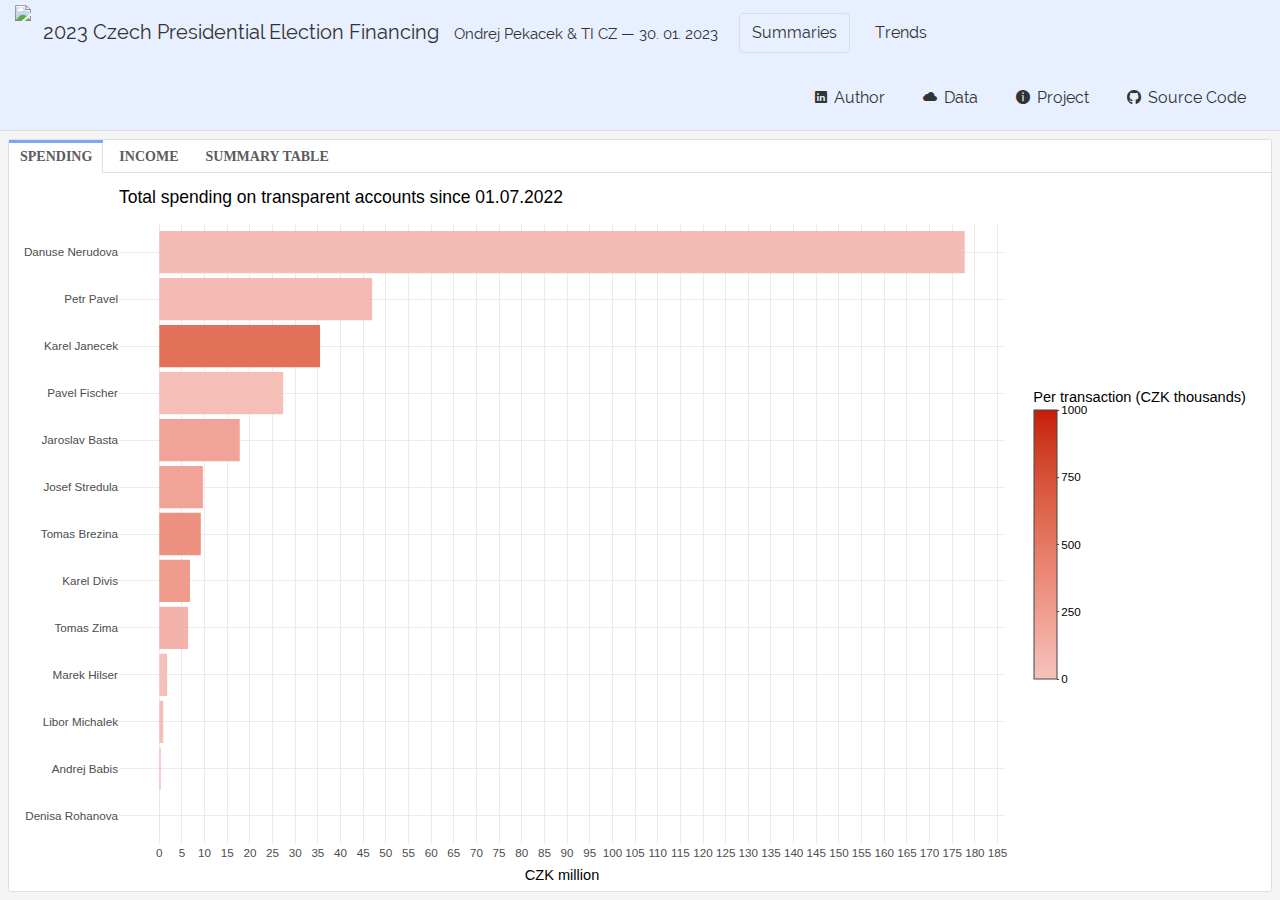
==== index.html @ 71633dc7 "GH Action Mon Jan 30 12:37:35 PM UTC 2023" ====
<!DOCTYPE html>
<html xmlns="http://www.w3.org/1999/xhtml">
<head>

<meta charset="utf-8">
<meta http-equiv="Content-Type" content="text/html; charset=utf-8" />
<meta name="generator" content="pandoc" />
<meta name="author" content="Ondrej Pekacek &amp; TI CZ" />



<title>2023 Czech Presidential Election Financing</title>

<meta property="og:title" content="2023 Czech Presidential Election Financing" />

<meta name='viewport' content='width=device-width, initial-scale=1.0, maximum-scale=1.0, user-scalable=no' />

<link rel="icon" href="data:image/x-icon;" type="image/x-icon">


<script type="text/javascript">
window.FlexDashboardComponents = [];
</script>

<script id="flexdashboard-navbar" type="application/json">
[{"title":"Author","icon":"ion-social-linkedin","href":"https://www.linkedin.com/in/ondrej-pekacek"},{"title":"Data","icon":"ion-cloud","href":"https://github.com/opop999/TI_monitoring_transparent_accounts_2023/blob/master/README.md"},{"title":"Project","icon":"ion-information-circled","href":"https://www.transparentnivolby.cz/hrad2023/"},{"title":"Source Code","icon":"ion-social-github","href":"https://github.com/opop999/TI_monitoring_transparent_accounts_2023"}]
</script>
<script src="lib/header-attrs-2.19/header-attrs.js"></script>
<script src="lib/jquery-3.6.0/jquery-3.6.0.min.js"></script>
<meta name="viewport" content="width=device-width, initial-scale=1" />
<link href="lib/bootstrap-3.3.5/css/readable.min.css" rel="stylesheet" />
<script src="lib/bootstrap-3.3.5/js/bootstrap.min.js"></script>
<script src="lib/bootstrap-3.3.5/shim/html5shiv.min.js"></script>
<script src="lib/bootstrap-3.3.5/shim/respond.min.js"></script>
<style>h1 {font-size: 34px;}
       h1.title {font-size: 38px;}
       h2 {font-size: 30px;}
       h3 {font-size: 24px;}
       h4 {font-size: 18px;}
       h5 {font-size: 16px;}
       h6 {font-size: 12px;}
       code {color: inherit; background-color: rgba(0, 0, 0, 0.04);}
       pre:not([class]) { background-color: white }</style>
<script src="lib/stickytableheaders-0.1.19/jquery.stickytableheaders.min.js"></script>
<link href="lib/ionicons-2.0.1/css/ionicons.min.css" rel="stylesheet" />
<link href="lib/value-box-accent-static-0.6.1/theme-readable-value-box.css" rel="stylesheet" />
<link href="lib/flexdashboard-css-0.6.1/flexdashboard.min.css" rel="stylesheet" />
<link href="lib/flexdashboard-css-0.6.1/theme-readable.css" rel="stylesheet" />
<meta name="description" content="Monitoring of political financing before 2023 presidential elections in the Czech Republic. This dashboard focuses on the analysis of the transparent bank accounts of the election candidates."/>
<meta name="github-repo" content="opop999/TI_monitoring_transparent_accounts_2023"/>
<meta property="og:url" content="https://opop999.github.io/TI_monitoring_transparent_accounts_2023"/>
<meta property="og:description" content="Monitoring of political financing before 2023 presidential elections in the Czech Republic. This dashboard focuses on the analysis of the transparent bank accounts of the election candidates."/>
<meta property="og:image" content="https://www.transparentnivolby.cz/hrad2023/wp-content/uploads/sites/13/2022/11/Cover-TV-hrad-2023.png"/>
<meta property="og:image:width" content="1844"/>
<meta property="og:image:height" content="902"/>
<meta property="og:image:alt" content="TI Project website preview"/>
<meta property="og:type" content="website"/>
<meta property="og:locale" content="en_US"/>
<meta property="article:author" content="Ondrej Pekacek &amp; TI CZ"/>
<meta name="twitter:title" content="2023 Czech Presidential Election Financing"/>
<meta name="twitter:description" content="Monitoring of political financing before 2023 presidential elections in the Czech Republic. This dashboard focuses on the analysis of the transparent bank accounts of the election candidates."/>
<meta name="twitter:url" content="https://opop999.github.io/TI_monitoring_transparent_accounts_2023"/>
<meta name="twitter:image" content="https://www.transparentnivolby.cz/hrad2023/wp-content/uploads/sites/13/2022/11/Cover-TV-hrad-2023.png"/>
<meta name="twitter:image:alt" content="Project Logo"/>
<meta name="twitter:card" content="summary_large_image"/>
<script src="lib/htmlwidgets-1.6.1/htmlwidgets.js"></script>
<script src="lib/plotly-binding-4.10.1/plotly.js"></script>
<script src="lib/typedarray-0.1/typedarray.min.js"></script>
<link href="lib/crosstalk-1.2.0/css/crosstalk.min.css" rel="stylesheet" />
<script src="lib/crosstalk-1.2.0/js/crosstalk.min.js"></script>
<link href="lib/plotly-htmlwidgets-css-2.11.1/plotly-htmlwidgets.css" rel="stylesheet" />
<script src="lib/plotly-main-2.11.1/plotly-latest.min.js"></script>
<script src="lib/core-js-2.5.3/shim.min.js"></script>
<script src="lib/react-17.0.0/react.min.js"></script>
<script src="lib/react-17.0.0/react-dom.min.js"></script>
<script src="lib/reactwidget-1.0.0/react-tools.js"></script>
<link href="lib/reactable-0.4.3/reactable.css" rel="stylesheet" />
<script src="lib/reactable-binding-0.4.3/reactable.js"></script>
<!-- Add link to favicon -->
<link rel="shortcut icon" href="https://www.transparentnivolby.cz/favicon.ico">
<noscript>Your browser does not support JavaScript, which is needed to display the visualizations in this dashboard.</noscript>
<style type="text/css">
/*
  CSS for flexdashboard.js' use of Sly(). The sizing/position of this CSS needs to be
  applied _before_ flexdashboard.js initializes, which is why this CSS has been pulled
  out from flexdashboard.scss and inlined in the document's head.
*/

.storyboard-nav button {
  background: transparent;
  border: 0;
  opacity: .3;
  outline: none;
  padding: 0;
}

.storyboard-nav button:hover,
.storyboard-nav button:hover {
  opacity: .5;
}

.storyboard-nav button:disabled,
.storyboard-nav button:disabled {
  opacity: .1;
}

.storyboard-nav .sbnext,
.storyboard-nav .sbprev {
  float: left;
  width: 2%;
  height: 120px;
}

.storyboard-nav .sbprev {
  text-align: left;
  width: 2%;
}

.storyboard-nav .sbnext {
  float: right;
  text-align: right;
  margin-right: 8px;
}

.storyboard-nav .sbframelist {
  margin: 0 auto;
  width: 94%;
  height: 120px;
  overflow: hidden;
  text-shadow: none;
  margin-bottom: 8px;
}

.storyboard-nav .sbframelist ul {
  list-style: none;
  margin: 0;
  padding: 0;
  height: 100%;
}

.storyboard-nav .sbframelist ul li {
  float: left;
  width: 270px;
  height: 100%;
  padding: 10px 10px 10px 10px;
  margin-right: 8px;
  text-align: left;
  cursor: pointer;
}

.storyboard-nav .sbframelist ul li:last-child {
  margin-right: 0px;
}

.sbframe-commentary {
  width: 300px;
}

.sbframe-commentary ul {
  padding-left: 22px;
}

.sbframe.active {
  display: flex;
}

.sbframe:not(.active) {
  display: none;
}
@media only screen and (min-width: 768px) {
html, body {
  height: 100%;
}

#dashboard-container {
  height: 100%;
}
}
</style>


<link rel="stylesheet" href="input/dashboard/style.css" type="text/css" />

</head>

<body>

<div class="navbar navbar-inverse navbar-fixed-top" role="navigation">
<div class="container-fluid">
<div class="navbar-header">

<span class="navbar-logo pull-left">
  <img src="https://www.transparentnivolby.cz/hrad2023/wp-content/themes/prezident2023/images/logo2023.svg" class="navbar-logo"/>
</span>
<span class="navbar-brand">
  2023 Czech Presidential Election Financing
  <span class="navbar-author">
    Ondrej Pekacek &amp; TI CZ &mdash; 30. 01. 2023
    </span>
</span>

<button id="navbar-button" type="button" class="navbar-toggle collapsed pull-right" data-toggle="collapse" data-bs-toggle="collapse" data-target="#navbar" data-bs-target="#navbar">
<span class="icon-bar"></span>
<span class="icon-bar"></span>
<span class="icon-bar"></span>
</button>

</div>
<div id="navbar" class="navbar-collapse collapse">
<ul class="nav navbar-nav navbar-left">
</ul>
<ul class="nav navbar-nav navbar-right">
</ul>
</div><!--/.nav-collapse-->
</div><!--/.container-->
</div><!--/.navbar-->

<script type="text/javascript">


var FlexDashboard = (function () {

  // initialize options
  var _options = {};

  var FlexDashboard = function() {

    // default options
    _options = $.extend(_options, {
      theme: "cosmo",
      fillPage: false,
      orientation: 'columns',
      storyboard: false,
      defaultFigWidth: 576,
      defaultFigHeight: 461,
      defaultFigWidthMobile: 360,
      defaultFigHeightMobile: 461,
      isMobile: false,
      isPortrait: false,
      resize_reload: true
    });
  };

  function init(options) {

    // extend default options
    $.extend(true, _options, options);

    // add ids to sections that don't have them (pandoc won't assign ids
    // to e.g. sections with titles consisting of only chinese characters)
    var nextId = 1;
    $('.level1:not([id]),.level2:not([id]),.level3:not([id])').each(function() {
      $(this).attr('id', 'dashboard-' + nextId++);
    });

    // find navbar items
    var navbarItems = $('#flexdashboard-navbar');
    if (navbarItems.length)
      navbarItems = JSON.parse(navbarItems.html());
    addNavbarItems(navbarItems);

    // find the main dashboard container
    var dashboardContainer = $('#dashboard-container');

    // resolve mobile classes
    resolveMobileClasses(dashboardContainer);

    // one time global initialization for components
    componentsInit(dashboardContainer);

    // look for a global sidebar
    var globalSidebar = dashboardContainer.find(".section.level1.sidebar");
    if (globalSidebar.length > 0) {

      // global layout for fullscreen displays
      if (!isMobilePhone()) {

         // hoist it up to the top level
         globalSidebar.insertBefore(dashboardContainer);

         // lay it out (set width/positions)
         layoutSidebar(globalSidebar, dashboardContainer);

      // tuck sidebar into first page for mobile phones
      } else {

        // convert it into a level3 section
        globalSidebar.removeClass('sidebar');
        globalSidebar.removeClass('level1');
        globalSidebar.addClass('level3');
        var h1 = globalSidebar.children('h1');
        var h3 = $('<h3></h3>');
        h3.append(h1.contents());
        h3.insertBefore(h1);
        h1.detach();

        // move it into the first page
        var page = dashboardContainer.find('.section.level1').first();
        if (page.length > 0)
          page.prepend(globalSidebar);
      }
    }

    // look for pages to layout
    var pages = $('div.section.level1');
    if (pages.length > 0) {

        // find the navbar and collapse on clicked
        var navbar = $('#navbar');
        navbar.on("click", "a[data-toggle!=dropdown]", null, function () {
           navbar.collapse('hide');
        });

        // envelop the dashboard container in a tab content div
        dashboardContainer.wrapInner('<div class="tab-content"></div>');

        pages.each(function(index) {

          // lay it out
          layoutDashboardPage($(this));

          // add it to the navbar
          addToNavbar($(this), index === 0);

        });

    } else {

      // remove the navbar and navbar button if we don't
      // have any navbuttons
      if (navbarItems.length === 0) {
        $('#navbar').remove();
        $('#navbar-button').remove();
      }

      // add the storyboard class if requested
      if (_options.storyboard)
        dashboardContainer.addClass('storyboard');

      // layout the entire page
      layoutDashboardPage(dashboardContainer);
    }

    // if we are in shiny we need to trigger a window resize event to
    // force correct layout of shiny-bound-output elements
    if (isShinyDoc())
      $(window).trigger('resize');

    // make main components visible
    $('.section.sidebar').css('visibility', 'visible');
    dashboardContainer.css('visibility', 'visible');

    // handle location hash
    handleLocationHash();

    // intialize prism highlighting
    initPrismHighlighting();

    // record mobile and orientation state then register a handler
    // to refresh if resize_reload is set to true and it changes
    _options.isMobile = isMobilePhone();
    _options.isPortrait = isPortrait();
    if (_options.resize_reload) {
      $(window).on('resize', function() {
        if (_options.isMobile !== isMobilePhone() ||
            _options.isPortrait !== isPortrait()) {
          window.location.reload();
        }
      });
    } else {
      // if in desktop mode and resizing to mobile, make sure the heights are 100%
      // This enforces what `fillpage.css` does for "wider" pages.
      // Since we are not reloading once the page becomes small, we need to force the height to 100%
      // This is a new situation introduced when `_options.resize_reload` is `false`
      if (! _options.isMobile) {
        // only add if `fillpage.css` was added in the first place
        if (_options.fillPage) {
          // fillpage.css
          $("html,body,#dashboard").css("height", "100%");
        }
      }
    }
    // trigger layoutcomplete event
    dashboardContainer.trigger('flexdashboard:layoutcomplete');
  }

  function resolveMobileClasses(dashboardContainer) {
     // add top level layout class
    dashboardContainer.addClass(isMobilePhone() ? 'mobile-layout' :
                                                  'desktop-layout');

    // look for .mobile sections and add .no-mobile to their peers
    var mobileSections = $('.section.mobile');
    mobileSections.each(function() {
       var id = $(this).attr('id');
       var nomobileId = id.replace(/-\d+$/, '');
       $('#' + nomobileId).addClass('no-mobile');
    });
  }

  function addNavbarItems(navbarItems) {

    var navbarLeft = $('ul.navbar-left');
    var navbarRight = $('ul.navbar-right');

    for (var i = 0; i<navbarItems.length; i++) {

      // get the item
      var item = navbarItems[i];

      // determine the container
      var container = null;
      if (item.align === "left")
        container = navbarLeft;
      else
        container = navbarRight;

      // navbar menu if we have multiple items
      if (item.items) {
        var menu = navbarMenu(null, item.icon, item.title, container);
        for (var j = 0; j<item.items.length; j++) {
          var subItem = item.items[j];
          var li = $('<li></li>');
          var a = navbarLink(subItem.icon, subItem.title, subItem.href, subItem.target);
          a.removeClass("nav-link").addClass("dropdown-item");
          li.append(a);
          menu.append(li);
        }
      } else {
        var li = $('<li class="nav-item"></li>');
        li.append(navbarLink(item.icon, item.title, item.href, item.target));
        container.append(li);
      }
    }
  }

  // create or get a reference to an existing dropdown menu
  function navbarMenu(id, icon, title, container) {
    var existingMenu = [];
    if (id)
      existingMenu = container.children('#' + id);
    if (existingMenu.length > 0) {
      return existingMenu.children('ul');
    } else {
      var li = $('<li class="nav-item"></li>');
      if (id)
        li.attr('id', id);
      li.addClass('dropdown');
      // auto add "Share" title on mobile if necessary
      if (!title && icon && (icon === "fa-share-alt") && isMobilePhone())
        title = "Share";
      if (title) {
        title = title + ' <span class="caret"></span>';
      }
      var a = navbarLink(icon, title, "#");
      a.addClass('dropdown-toggle');
      a.attr('data-toggle', 'dropdown');
      a.attr('data-bs-toggle', 'dropdown');
      a.attr('role', 'button');
      a.attr('aria-expanded', 'false');
      li.append(a);
      var ul = $('<ul class="dropdown-menu"></ul>');
      ul.attr('role', 'menu');
      li.append(ul);
      container.append(li);
      return ul;
    }
  }

  function addToNavbar(page, active) {

    // capture the id and data-icon attribute (if any)
    var id = page.attr('id');
    var icon = page.attr('data-icon');
    var navmenu = page.attr('data-navmenu');

    // get hidden state (transfer this to navbar)
    var hidden = page.hasClass('hidden');
    page.removeClass('hidden');

    // sanitize the id for use with bootstrap tabs
    id = id.replace(/[.\/?&!#<>]/g, '').replace(/\s/g, '_');
    page.attr('id', id);

    // get the wrapper
    var wrapper = page.closest('.dashboard-page-wrapper');

    // move the id to the wrapper
    page.removeAttr('id');
    wrapper.attr('id', id);

    // add the tab-pane class to the wrapper
    wrapper.addClass('tab-pane');
    if (active)
      wrapper.addClass('active');

    // get a reference to the h1, discover its inner contens, then detach it
    var h1 = wrapper.find('h1').first();
    var title = h1.contents();
    h1.detach();

    // create a navbar item
    var li = $('<li></li>');
    var a = navbarLink(icon, title, '#' + id);
    a.attr('data-toggle', 'tab');
    li.append(a);

    // add it to the navbar (or navbar menu if specified)
    var container = $('ul.navbar-left');
    if (navmenu) {
      var menuId = navmenu.replace(/\s+/g, '');
      var menu = navbarMenu(menuId, null, navmenu, container);
      li.find("> a").removeClass("nav-link").addClass("dropdown-item");
      menu.append(li);
    } else {
      li.addClass("nav-item")
      container.append(li);
    }

    // hide it if requested
    if (hidden)
      li.addClass('hidden');
  }

  function navbarLink(icon, title, href, target) {

    var a = $('<a class="nav-link"></a>');
    if (icon) {

      // get the name of the icon set and icon
      var dashPos = icon.indexOf("-");
      var iconSet = null;
      var iconSplit = icon.split(" ");
      if (iconSplit.length > 1) {
        iconSet = iconSplit[0];
        icon = iconSplit.slice(1).join(" ");
      } else {
        iconSet = icon.substring(0, dashPos);
      }
      var iconName = icon.substring(dashPos + 1);

      // create the icon
      var iconElement = $('<span class="' + iconSet + ' ' + icon + '"></span>');
      if (title)
        iconElement.css('margin-right', '7px');
      a.append(iconElement);
      // if href is null see if we can auto-generate based on icon (e.g. social)
      if (!href)
        maybeGenerateLinkFromIcon(iconName, a);
    }
    if (title)
      a.append(title);

    // add the href.
    if (href) {
      if (href === "source_embed") {
        a.attr('href', '#');
        a.attr('data-featherlight', "#flexdashboard-source-code");
        a.featherlight({
            beforeOpen: function(event){
              $('body').addClass('unselectable');
            },
            afterClose: function(event){
              $('body').removeClass('unselectable');
            }
        });
      } else {
        a.attr('href', href);
      }
    }

    // add the arget
    if (target)
      a.attr('target', target);

    return a;
  }

  // auto generate a link from an icon name (e.g. twitter) when possible
  function maybeGenerateLinkFromIcon(iconName, a) {

     var serviceLinks = {
      "twitter": "https://twitter.com/share?text=" + encodeURIComponent(document.title) + "&url="+encodeURIComponent(location.href),
      "facebook": "https://www.facebook.com/sharer/sharer.php?s=100&p[url]="+encodeURIComponent(location.href),
      "linkedin": "https://www.linkedin.com/shareArticle?mini=true&url="+encodeURIComponent(location.href) + "&title=" + encodeURIComponent(document.title),
      "pinterest": "https://pinterest.com/pin/create/link/?url="+encodeURIComponent(location.href) + "&description=" + encodeURIComponent(document.title)
    };

    var makeSocialLink = function(a, href) {
      a.attr('href', '#');
      a.on('click', function(e) {
        e.preventDefault();
        window.open(href);
      });
    };

    $.each(serviceLinks, function(key, value) {
      if (iconName.indexOf(key) !== -1)
        makeSocialLink(a, value);
    });
  }

  // layout a dashboard page
  function layoutDashboardPage(page) {

    // use a page wrapper so that free form content above the
    // dashboard appears at the top rather than the side (as it
    // would without the wrapper in a column orientation)
    var wrapper = $('<div class="dashboard-page-wrapper"></div>');
    page.wrap(wrapper);

    // if there are no level2 or level3 headers synthesize a level3
    // header to contain the (e.g. frame it, scroll container, etc.)
    var headers = page.find('h2,h3');
    if (headers.length === 0)
      page.wrapInner('<div class="section level3"></div>');

    // hoist up any content before level 2 or level 3 headers
    var children = page.children();
    children.each(function(index) {
      if ($(this).hasClass('level2') || $(this).hasClass('level3'))
        return false;
      $(this).insertBefore(page);
    });

    // determine orientation and fillPage behavior for distinct media
    var orientation, fillPage, storyboard;

    // media: mobile phone
    if (isMobilePhone()) {

      // if there is a sidebar we need to ensure it's content
      // is properly framed as an h3
      var sidebar = page.find('.section.sidebar');
      sidebar.removeClass('sidebar');
      sidebar.wrapInner('<div class="section level3"></div>');
      var h2 = sidebar.find('h2');
      var h3 = $('<h3></h3>');
      h3.append(h2.contents());
      h3.insertBefore(h2);
      h2.detach();

      // wipeout h2 elements then enclose them in a single h2
      var level2 = page.find('div.section.level2');
      level2.each(function() {
        level2.children('h2').remove();
        level2.children().unwrap();
      });
      page.wrapInner('<div class="section level2"></div>');

      // substitute mobile images
      if (isPortrait()) {
        var mobileFigures = $('img.mobile-figure');
        mobileFigures.each(function() {
          // get the src (might be base64 encoded)
          var src = $(this).attr('src');

          // find it's peer
          var id = $(this).attr('data-mobile-figure-id');
          var img = $('img[data-figure-id=' + id + "]");
          img.attr('src', src)
             .attr('width', _options.defaultFigWidthMobile)
             .attr('height', _options.defaultFigHeightMobile);
        });
      }

      // hoist storyboard commentary into it's own section
      if (page.hasClass('storyboard')) {
        var commentaryHR = page.find('div.section.level3 hr');
        commentaryHR.each(function() {
          var commentary = $(this).nextAll().detach();
          var commentarySection = $('<div class="section level3"></div>');
          commentarySection.append(commentary);
          commentarySection.insertAfter($(this).closest('div.section.level3'));
          $(this).remove();
        });
      }

      // force a non full screen layout by columns
      orientation = _options.orientation = 'columns';
      fillPage = _options.fillPage = false;
      storyboard = _options.storyboard = false;

    // media: desktop
    } else {

      // determine orientation
      orientation = page.attr('data-orientation');
      if (orientation !== 'rows' && orientation != 'columns')
        orientation = _options.orientation;

      // determine storyboard mode
      storyboard = page.hasClass('storyboard');

      // fillPage based on options (force for storyboard)
      fillPage = _options.fillPage || storyboard;

      // handle sidebar
      var sidebar = page.find('.section.level2.sidebar');
      if (sidebar.length > 0)
        layoutSidebar(sidebar, page);
    }

    // give it and it's parent divs height: 100% if we are in fillPage mode
    if (fillPage) {
      page.addClass('vertical-layout-fill');
      page.css('height', '100%');
      page.parents('div').css('height', '100%');
    } else {
      page.addClass('vertical-layout-scroll');
    }

    // perform the layout
    if (storyboard)
      layoutPageAsStoryboard(page);
    else if (orientation === 'rows')
      layoutPageByRows(page, fillPage);
    else if (orientation === 'columns')
      layoutPageByColumns(page, fillPage);
  }

  function layoutSidebar(sidebar, content) {

    // get it out of the header hierarchy
    sidebar = sidebar.first();
    if (sidebar.hasClass('level1')) {
      sidebar.removeClass('level1');
      sidebar.children('h1').remove();
    } else if (sidebar.hasClass('level2')) {
      sidebar.removeClass('level2');
      sidebar.children('h2').remove();
    }

    // determine width
    var sidebarWidth = isTablet() ? 220 : 250;
    var dataWidth = parseInt(sidebar.attr('data-width'));
    if (dataWidth)
      sidebarWidth = dataWidth;

    // set the width and shift the page right to accomodate the sidebar
    sidebar.css('width', sidebarWidth + 'px');
    content.css('padding-left', sidebarWidth + 'px');

    // wrap it's contents in a form
    sidebar.wrapInner($('<form></form>'));
  }

  function layoutPageAsStoryboard(page) {

    // create storyboard navigation
    var nav = $('<div class="storyboard-nav"></div>');

    // add navigation buttons
    var prev = $('<button class="sbprev"><i class="fa fa-angle-left"></i></button>');
    nav.append(prev);
    var next= $('<button class="sbnext"><i class="fa fa-angle-right"></i></button>');
    nav.append(next);

    // add navigation frame
    var frameList = $('<div class="sbframelist"></div>');
    nav.append(frameList);
    var ul = $('<ul></ul>');
    frameList.append(ul);

     // find all the level3 sections (those are the storyboard frames)
    var frames = page.find('div.section.level3');
    frames.each(function() {

      // mark it
      $(this).addClass('sbframe');

      // divide it into chart content and (optional) commentary
      $(this).addClass('dashboard-column-orientation');

      // stuff the chart into it's own div w/ flex
      $(this).wrapInner('<div class="sbframe-component"></div>');
      setFlex($(this), 1);
      var frame = $(this).children('.sbframe-component');

      // extract the title from the h3
      var li = $('<li></li>');
      var h3 = frame.children('h3');
      li.append(h3.contents());
      h3.detach();
      ul.append(li);

      // extract commentary
      var hr = frame.children('hr');
      if (hr.length) {
        var commentary = hr.nextAll().detach();
        hr.remove();
        var commentaryFrame = $('<div class="sbframe-commentary"></div>');
        commentaryFrame.addClass('flowing-content-shim');
        commentaryFrame.addClass('flowing-content-container');
        commentaryFrame.append(commentary);
        $(this).append(commentaryFrame);

        // look for a data-commentary-width attribute
        var commentaryWidth = $(this).attr('data-commentary-width');
        if (commentaryWidth)
          commentaryFrame.css('width', commentaryWidth + 'px');
      }

      // layout the chart (force flex)
      var result = layoutChart(frame, true);

      // ice the notes if there are none
      if (!result.notes)
        frame.find('.chart-notes').remove();

      // set flex on chart
      setFlex(frame, 1);
    });

    // create a div to hold all the frames
    var frameContent = $('<div class="sbframe-content"></div>');
    frameContent.addClass('dashboard-row-orientation');
    frameContent.append(frames.detach());

    // row orientation to stack nav and frame content
    page.addClass('dashboard-row-orientation');
    page.append(nav);
    page.append(frameContent);
    setFlex(frameContent, 1);

    // initialize sly
    var sly = new Sly(frameList, {
    		horizontal: true,
    		itemNav: 'basic',
    		smart: true,
    		activateOn: 'click',
    		startAt: 0,
    		scrollBy: 1,
    		activatePageOn: 'click',
    		speed: 200,
    		moveBy: 600,
    		dragHandle: true,
    		dynamicHandle: true,
    		clickBar: true,
    		keyboardNavBy: 'items',
    		next: next,
    		prev: prev
    	}).init();

    // make first frame active
    frames.removeClass('active');
    frames.first().addClass('active');

    // subscribe to frame changed events
    sly.on('active', function (eventName, itemIndex) {
      frames.removeClass('active');
      frames.eq(itemIndex).addClass('active')
                          .trigger('shown');
    });
  }

  function layoutPageByRows(page, fillPage) {

    // row orientation
    page.addClass('dashboard-row-orientation');

    // find all the level2 sections (those are the rows)
    var rows = page.find('div.section.level2');

    // if there are no level2 sections then treat the
    // entire page as if it's a level 2 section
    if (rows.length === 0) {
      page.wrapInner('<div class="section level2"></div>');
      rows = page.find('div.section.level2');
    }

    rows.each(function () {

      // flags
      var haveNotes = false;
      var haveFlexHeight = true;

      // remove the h2
      $(this).children('h2').remove();

      // check for a tabset
      var isTabset = $(this).hasClass('tabset');
      if (isTabset)
        layoutTabset($(this));

      // give it row layout semantics if it's not a tabset
      if (!isTabset)
        $(this).addClass('dashboard-row');

      // find all of the level 3 subheads
      var columns = $(this).find('div.section.level3');

      // determine figureSizes sizes
      var figureSizes = chartFigureSizes(columns);

      // fixup the columns
      columns.each(function(index) {

        // layout the chart (force flex if we are in a tabset)
        var result = layoutChart($(this), isTabset);

        // update flexHeight state
        if (!result.flex)
          haveFlexHeight = false;

        // update state
        if (result.notes)
          haveNotes = true;

        // set the column flex based on the figure width
        // (value boxes will just get the default figure width)
        var chartWidth = figureSizes[index].width;
        setFlex($(this), chartWidth + ' ' + chartWidth + ' 0px');

      });

      // remove empty chart note divs
      if (isTabset)
        $(this).find('.chart-notes').filter(function() {
            return $(this).html() === "&nbsp;";
        }).remove();
      if (!haveNotes)
        $(this).find('.chart-notes').remove();

       // make it a flexbox row
      if (haveFlexHeight)
        $(this).addClass('dashboard-row-flex');

      // now we can set the height on all the wrappers (based on maximum
      // figure height + room for title and notes, or data-height on the
      // container if specified). However, don't do this if there is
      // no flex on any of the constituent columns
      var flexHeight = null;
      var dataHeight = parseInt($(this).attr('data-height'));
      if (dataHeight)
        flexHeight = adjustedHeight(dataHeight, columns.first());
      else if (haveFlexHeight)
        flexHeight = maxChartHeight(figureSizes, columns);
      if (flexHeight) {
        if (fillPage)
          setFlex($(this), flexHeight + ' ' + flexHeight + ' 0px');
        else {
          $(this).css('height', flexHeight + 'px');
          setFlex($(this), '0 0 ' + flexHeight + 'px');
        }
      }

    });
  }

  function layoutPageByColumns(page, fillPage) {

    // column orientation
    page.addClass('dashboard-column-orientation');

    // find all the level2 sections (those are the columns)
    var columns = page.find('div.section.level2');

    // if there are no level2 sections then treat the
    // entire page as if it's a level 2 section
    if (columns.length === 0) {
      page.wrapInner('<div class="section level2"></div>');
      columns = page.find('div.section.level2');
    }

    // layout each column
    columns.each(function (index) {

      // remove the h2
      $(this).children('h2').remove();

      // make it a flexbox column
      $(this).addClass('dashboard-column');

      // check for a tabset
      var isTabset = $(this).hasClass('tabset');
      if (isTabset)
        layoutTabset($(this));

      // find all the h3 elements
      var rows = $(this).find('div.section.level3');

      // get the figure sizes for the rows
      var figureSizes = chartFigureSizes(rows);

      // column flex is the max row width (or data-width if specified)
      var flexWidth;
      var dataWidth = parseInt($(this).attr('data-width'));
      if (dataWidth)
        flexWidth = dataWidth;
      else
        flexWidth = maxChartWidth(figureSizes);
      setFlex($(this), flexWidth + ' ' + flexWidth + ' 0px');

      // layout each chart
      rows.each(function(index) {

        // perform the layout
        var result = layoutChart($(this), false);

        // ice the notes if there are none
        if (!result.notes)
          $(this).find('.chart-notes').remove();

        // set flex height based on figHeight, then adjust
        if (result.flex) {
          var chartHeight = figureSizes[index].height;
          chartHeight = adjustedHeight(chartHeight, $(this));
          if (fillPage)
            setFlex($(this), chartHeight + ' ' + chartHeight + ' 0px');
          else {
            $(this).css('height', chartHeight + 'px');
            setFlex($(this), chartHeight + ' ' + chartHeight + ' ' + chartHeight + 'px');
          }
        }
      });
    });
  }

  function chartFigureSizes(charts) {

    // sizes
    var figureSizes = new Array(charts.length);

    // check each chart
    charts.each(function(index) {

      // start with default
      figureSizes[index] = {
        width: _options.defaultFigWidth,
        height: _options.defaultFigHeight
      };

      // look for data-height or data-width then knit options
      var dataWidth = parseInt($(this).attr('data-width'));
      var dataHeight = parseInt($(this).attr('data-height'));
      var knitrOptions = $(this).find('.knitr-options:first');
      var knitrWidth, knitrHeight;
      if (knitrOptions) {
        knitrWidth = parseInt(knitrOptions.attr('data-fig-width'));
        knitrHeight =  parseInt(knitrOptions.attr('data-fig-height'));
      }

      // width
      if (dataWidth)
        figureSizes[index].width = dataWidth;
      else if (knitrWidth)
        figureSizes[index].width = knitrWidth;

      // height
      if (dataHeight)
        figureSizes[index].height = dataHeight;
      else if (knitrHeight)
        figureSizes[index].height = knitrHeight;
    });

    // return sizes
    return figureSizes;
  }

  function maxChartHeight(figureSizes, charts) {

    // first compute the maximum height
    var maxHeight = _options.defaultFigHeight;
    for (var i = 0; i<figureSizes.length; i++)
      if (figureSizes[i].height > maxHeight)
        maxHeight = figureSizes[i].height;

    // now add offests for chart title and chart notes
    if (charts.length)
      maxHeight = adjustedHeight(maxHeight, charts.first());

    return maxHeight;
  }

  function adjustedHeight(height, chart) {
    if (chart.length > 0) {
      var chartTitle = chart.find('.chart-title');
      if (chartTitle.length)
        height += chartTitle.first().outerHeight();
      var chartNotes = chart.find('.chart-notes');
      if (chartNotes.length)
        height += chartNotes.first().outerHeight();
    }
    return height;
  }

  function maxChartWidth(figureSizes) {
    var maxWidth = _options.defaultFigWidth;
    for (var i = 0; i<figureSizes.length; i++)
      if (figureSizes[i].width > maxWidth)
        maxWidth = figureSizes[i].width;
    return maxWidth;
  }

  // layout a chart
  function layoutChart(chart, forceFlex) {

    // state to return
    var result = {
      notes: false,
      flex: false
    };

    // extract the title
    var title = extractTitle(chart);

    // find components that apply to this container
    var components = componentsFind(chart);

    // if it's a custom component then call it and return
    var customComponents = componentsCustom(components);
    if (customComponents.length) {
      componentsLayout(customComponents, title, chart);
      result.notes = false;
      result.flex = forceFlex || componentsFlex(customComponents);
      return result;
    }

    // put all the content in a chart wrapper div
    chart.addClass('chart-wrapper');
    chart.wrapInner('<div class="chart-stage"></div>');
    var chartContent = chart.children('.chart-stage');

    // flex the content if appropriate
    result.flex = forceFlex || componentsFlex(components);
    if (result.flex) {
      // add flex classes
      chart.addClass('chart-wrapper-flex');
      chartContent.addClass('chart-stage-flex');

      // additional shim to break out of flexbox sizing
      chartContent.wrapInner('<div class="chart-shim"></div>');
      chartContent = chartContent.children('.chart-shim');
    }

    // set custom data-padding attribute
    var pad = chart.attr('data-padding');
    if (pad) {
      if (pad === "0")
        chart.addClass('no-padding');
      else {
        pad = pad + 'px';
        chartContent.css('left', pad)
                    .css('top', pad)
                    .css('right', pad)
                    .css('bottom', pad)
      }
    }

    // call compoents
    componentsLayout(components, title, chartContent);

    // also activate components on shiny output
    findShinyOutput(chartContent).on('shiny:value',
      function(event) {
        var element = $(event.target);
        setTimeout(function() {

          // see if we opted out of flex based on our output (for shiny
          // we can't tell what type of output we have until after the
          // value is bound)
          var components = componentsFind(element);
          var flex = forceFlex || componentsFlex(components);
          if (!flex) {
            chart.css('height', "");
            setFlex(chart, "");
            chart.removeClass('chart-wrapper-flex');
            chartContent.removeClass('chart-stage-flex');
            chartContent.children().unwrap();
          }

          // perform layout
          componentsLayout(components, title, element.parent());
        }, 10);
      });

    // add the title
    var chartTitle = $('<div class="chart-title"></div>');
    chartTitle.append(title);
    chart.prepend(chartTitle);

    // add the notes section
    var chartNotes = $('<div class="chart-notes"></div>');
    chartNotes.html('&nbsp;');
    chart.append(chartNotes);

    // attempt to extract notes if we have a component
    if (components.length)
      result.notes = extractChartNotes(chartContent, chartNotes);

    // return result
    return result;
  }

  // build a tabset from a section div with the .tabset class
  function layoutTabset(tabset) {

    // check for fade option
    var fade = tabset.hasClass("tabset-fade");
    var pills = tabset.hasClass("tabset-pills");
    var navClass = pills ? "nav-pills" : "nav-tabs";

    // determine the heading level of the tabset and tabs
    var match = tabset.attr('class').match(/level(\d) /);
    if (match === null)
      return;
    var tabsetLevel = Number(match[1]);
    var tabLevel = tabsetLevel + 1;

    // find all subheadings immediately below
    var tabs = tabset.find("div.section.level" + tabLevel);
    if (!tabs.length)
      return;

    // create tablist and tab-content elements
    var tabList = $('<ul class="nav ' + navClass + '" role="tablist"></ul>');
    $(tabs[0]).before(tabList);
    var tabContent = $('<div class="tab-content"></div>');
    $(tabs[0]).before(tabContent);

    // build the tabset
    var activeTab = 0;
    tabs.each(function(i) {

      // get the tab div
      var tab = $(tabs[i]);

      // get the id then sanitize it for use with bootstrap tabs
      var id = tab.attr('id');

      // see if this is marked as the active tab
      if (tab.hasClass('active'))
        activeTab = i;

      // sanitize the id for use with bootstrap tabs
      id = id.replace(/[.\/?&!#<>]/g, '').replace(/\s/g, '_');
      tab.attr('id', id);

      // get the heading element within it and grab it's text
      var heading = tab.find('h' + tabLevel + ':first');
      var headingDom = heading.contents();

      // build and append the tab list item
      var a = $('<a role="tab" data-toggle="tab" class="nav-link"></a>');
      a.append(headingDom);
      a.attr('href', '#' + id);
      a.attr('aria-controls', id);
      var li = $('<li role="presentation" class="nav-item"></li>');
      li.append(a);
      tabList.append(li);

      // set it's attributes
      tab.attr('role', 'tabpanel');
      tab.addClass('tab-pane');
      tab.addClass('tabbed-pane');
      tab.addClass('no-title');
      if (fade)
        tab.addClass('fade');

      // move it into the tab content div
      tab.detach().appendTo(tabContent);
    });

    // set active tab
    $(tabList.children()[activeTab]).tab("show");
    var active = $(tabContent.children('div.section')[activeTab]);
    active.addClass('active');
    if (fade)
      active.addClass('in');

    // add nav-tabs-custom
    tabset.addClass('nav-tabs-custom');

    // internal layout is dashboard-column with tab-content flexing
    tabset.addClass('dashboard-column');
    setFlex(tabContent, 1);
  }

  // one time global initialization for components
  function componentsInit(dashboardContainer) {
    for (var i=0; i<window.FlexDashboardComponents.length; i++) {
      var component = window.FlexDashboardComponents[i];
      if (component.init)
        component.init(dashboardContainer);
    }
  }

  // find components that apply within a container
  function componentsFind(container) {

    // look for components
    var components = [];
    for (var i=0; i<window.FlexDashboardComponents.length; i++) {
      var component = window.FlexDashboardComponents[i];
      if (component.find(container).length)
        components.push(component);
    }

    // if there were none then use a special flowing content component
    // that just adds a scrollbar in fillPage mode
    if (components.length == 0) {
      components.push({
        find: function(container) {
          return container;
        },

        flex: function(fillPage) {
          return fillPage;
        },

        layout: function(title, container, element, fillPage) {
          if (fillPage) {
            container.addClass('flowing-content-shim');
            container.addClass('flowing-content-container');
          }
        }
      });
    }

    return components;
  }

  // if there is a custom component then pick it out
  function componentsCustom(components) {
    var customComponent = [];
    for (var i=0; i<components.length; i++)
      if (components[i].type === "custom") {
        customComponent.push(components[i]);
        break;
      }
    return customComponent;
  }

  // query all components for flex
  function componentsFlex(components) {

    // no components at all means no flex
    if (components.length === 0)
      return false;

    // otherwise query components (assume true unless we see false)
    var isMobile = isMobilePhone();
    for (var i=0; i<components.length; i++)
      if (components[i].flex && !components[i].flex(_options.fillPage))
        return false;
    return true;
  }

  // layout all components
  function componentsLayout(components, title, container) {
    var isMobile = isMobilePhone();
    for (var i=0; i<components.length; i++) {
      var element = components[i].find(container);
      if (components[i].layout) {
        // call layout (don't call other components if it returns false)
        var result = components[i].layout(title, container, element, _options.fillPage);
        if (result === false)
          return;
      }
    }
  }

  // get a reference to the h3, discover it's inner html, and remove it
  function extractTitle(container) {
    var h3 = container.children('h3').first();
    var title = '';
    if (!container.hasClass('no-title'))
      title = h3.contents();
    h3.detach();
    return title;
  }

  // extract chart notes
  function extractChartNotes(chartContent, chartNotes) {
    // look for a terminating blockquote or image caption
    var blockquote = chartContent.children('blockquote:last-child');
    var caption = chartContent.children('div.image-container')
                              .children('p.caption');
    if (blockquote.length) {
      chartNotes.empty().append(blockquote.children('p:first-child').contents());
      blockquote.remove();
      return true;
    } else if (caption.length) {
      chartNotes.empty().append(caption.contents());
      caption.remove();
      return true;
    } else {
      return false;
    }
  }

  function findShinyOutput(chartContent) {
    return chartContent.find('.shiny-text-output, .shiny-html-output');
  }

  // safely detect rendering on a mobile phone
  function isMobilePhone() {
    try
    {
      return ! window.matchMedia("only screen and (min-width: 768px)").matches;
    }
    catch(e) {
      return false;
    }
  }

  function isFillPage() {
    return _options.fillPage;
  }

  // detect portrait mode
  function isPortrait() {
    return ($(window).width() < $(window).height());
  }

  // safely detect rendering on a tablet
  function isTablet() {
    try
    {
      return window.matchMedia("only screen and (min-width: 769px) and (max-width: 992px)").matches;
    }
    catch(e) {
      return false;
    }
  }

  // test whether this is a shiny doc
  function isShinyDoc() {
    return (typeof(window.Shiny) !== "undefined" && !!window.Shiny.outputBindings);
  }

  // set flex using vendor specific prefixes
  function setFlex(el, flex) {
    el.css('-webkit-box-flex', flex)
      .css('-webkit-flex', flex)
      .css('-ms-flex', flex)
      .css('flex', flex);
  }

  // support bookmarking of pages
  function handleLocationHash() {

    // restore tab/page from bookmark
    var hash = window.decodeURIComponent(window.location.hash);
    if (hash.length > 0)
      $('ul.nav a[href="' + hash + '"]').tab('show');
    FlexDashboardUtils.manageActiveNavbarMenu();

    // navigate to a tab when the history changes
    window.addEventListener("popstate", function(e) {
      var hash = window.decodeURIComponent(window.location.hash);
      var activeTab = $('ul.nav a[href="' + hash + '"]');
      if (activeTab.length) {
        activeTab.tab('show');
      } else {
        $('ul.nav a:first').tab('show');
      }
      FlexDashboardUtils.manageActiveNavbarMenu();
    });

    // add a hash to the URL when the user clicks on a tab/page
    $('.navbar-nav a[data-toggle="tab"]').on('click', function(e) {
      var baseUrl = FlexDashboardUtils.urlWithoutHash(window.location.href);
      var hash = FlexDashboardUtils.urlHash($(this).attr('href'));
      var href = baseUrl + hash;
      FlexDashboardUtils.setLocation(href);
    });

    // handle clicks of other links that should activate pages
    var navPages = $('ul.navbar-nav li a[data-toggle=tab]');
    navPages.each(function() {
      var href =  $(this).attr('href');
      var links = $('a[href="' + href + '"][data-toggle!=tab]');
      links.each(function() {
        $(this).on('click', function(e) {
          window.FlexDashboardUtils.showPage(href);
        });
      });
    });
  }

  // tweak Prism highlighting
  function initPrismHighlighting() {

    if (window.Prism) {
      Prism.languages.insertBefore('r', 'comment', {
        'heading': [
          {
            // title 1
        	  // =======

        	  // title 2
        	  // -------
        	  pattern: /\w+.*(?:\r?\n|\r)(?:====+|----+)/,
            alias: 'operator'
          },
          {
            // ### title 3
            pattern: /(^\s*)###[^#].+/m,
            lookbehind: true,
            alias: 'operator'
          }
        ]
      });

      // prism highlight
      Prism.highlightAll();
    }
  }

  FlexDashboard.prototype = {
    constructor: FlexDashboard,
    init: init,
    isMobilePhone: isMobilePhone,
    isFillPage: isFillPage
  };

  return FlexDashboard;

})();

// utils
window.FlexDashboardUtils = {
  resizableImage: function(img) {
    var src = img.attr('src');
    var url = 'url("' + src + '")';
    img.parent().css('background', url)
                .css('background-size', 'contain')
                .css('background-repeat', 'no-repeat')
                .css('background-position', 'center')
                .addClass('image-container');
  },
  setLocation: function(href) {
    if (history && history.pushState) {
      history.pushState(null, null, href);
    } else {
      window.location.replace(href);
    }
    setTimeout(function() {
        window.scrollTo(0, 0);
    }, 10);
    this.manageActiveNavbarMenu();
  },
  showPage: function(href) {
    $('ul.navbar-nav li a[href="' + href + '"]').tab('show');
    var baseUrl = this.urlWithoutHash(window.location.href);
    var loc = baseUrl + href;
    this.setLocation(loc);
  },
  showLinkedValue: function(href) {
    // check for a page link
    if ($('ul.navbar-nav li a[data-toggle=tab][href="' + href + '"]').length > 0)
      this.showPage(href);
    else
      window.open(href);
  },
  urlWithoutHash: function(url) {
    var hashLoc = url.indexOf('#');
    if (hashLoc != -1)
      return url.substring(0, hashLoc);
    else
      return url;
  },
  urlHash: function(url) {
    var hashLoc = url.indexOf('#');
    if (hashLoc != -1)
      return url.substring(hashLoc);
    else
      return "";
  },
  manageActiveNavbarMenu: function () {
    // remove active from currently active tabs
    $('.navbar ul.nav .active').removeClass('active');
    // find the active tab
    var activeTab = $('.dashboard-page-wrapper.tab-pane.active');
    if (activeTab.length > 0) {
      var tabId = activeTab.attr('id');
      if (tabId)
        $(".navbar ul.nav a[href='#" + tabId + "']").tab("show");
    }
  }
};

window.FlexDashboard = new FlexDashboard();

// empty content
window.FlexDashboardComponents.push({
  find: function(container) {
    if (container.find('p').length == 0)
      return container;
    else
      return $();
  }
})

// plot image
window.FlexDashboardComponents.push({

  find: function(container) {
    return container.children('p')
                    .children('img:only-child');
  },

  layout: function(title, container, element, fillPage) {
    FlexDashboardUtils.resizableImage(element);
  }
});

// plot image (figure style)
window.FlexDashboardComponents.push({

  find: function(container) {
    return container.children('div.figure').children('img');
  },

  layout: function(title, container, element, fillPage) {
    FlexDashboardUtils.resizableImage(element);
  }
});

// htmlwidget
window.FlexDashboardComponents.push({

  init: function(dashboardContainer) {
    // trigger "shown" after initial layout to force static htmlwidgets
    // in runtime: shiny to be resized after the dom has been transformed
    dashboardContainer.on('flexdashboard:layoutcomplete', function(event) {
      setTimeout(function() {
        dashboardContainer.trigger('shown');
      }, 200);
    });
  },

  find: function(container) {
    return container.children('div[id^="htmlwidget-"],div.html-widget');
  }
});

// gauge
window.FlexDashboardComponents.push({

  find: function(container) {
    return container.children('div.html-widget.gauge');
  },

  flex: function(fillPage) {
    return false;
  },

  layout: function(title, container, element, fillPage) {


  }

});

// shiny output
window.FlexDashboardComponents.push({
  find: function(container) {
    return container.children('div[class^="shiny-"]');
  }
});

// bootstrap table
window.FlexDashboardComponents.push({

  find: function(container) {
    var bsTable = container.find('table.table');
    if (bsTable.length !== 0)
      return bsTable;
    else
      return container.find('tr.header').parent('thead').parent('table');
  },

  flex: function(fillPage) {
    return fillPage;
  },

  layout: function(title, container, element, fillPage) {

    // alias variables
    var bsTable = element;

    // fixup xtable generated tables with a proper thead
    var headerRow = bsTable.find('tbody > tr:first-child > th').parent();
    if (headerRow.length > 0) {
      var thead = $('<thead></thead>');
      bsTable.prepend(thead);
      headerRow.detach().appendTo(thead);
    }

    // improve appearance
    container.addClass('bootstrap-table');

    // for fill page provide scrolling w/ sticky headers
    if (fillPage) {
      // force scrollbar on overflow
      container.addClass('flowing-content-shim');

      // stable table headers when scrolling
      bsTable.stickyTableHeaders({
        scrollableArea: container
      });
    }
  }
});

// embedded shiny app
window.FlexDashboardComponents.push({

  find: function(container) {
    return container.find('iframe.shiny-frame');
  },

  flex: function(fillPage) {
    return fillPage;
  },

  layout: function(title, container, element, fillPage) {
    if (fillPage) {
      element.attr('height', '100%');
    } else {
      // provide default height if necessary
      var height = element.get(0).style.height;
      if (!height)
        height = element.attr('height');
      if (!height)
        element.attr('height', 500);
    }
  }
});

// shiny fillRow or fillCol
window.FlexDashboardComponents.push({

  find: function(container) {
    return container.find('.flexfill-container');
  },

  flex: function(fillPage) {
    return fillPage;
  },

  layout: function(title, container, element, fillPage) {
    if (fillPage)
      element.css('height', '100%');
    else {
      // provide default height if necessary
      var height = element.get(0).style.height;
      if (height === "100%" || height === "auto" || height === "initial" ||
          height === "inherit" || !height) {
        element.css('height', 500);
      }
    }
  }
});

// valueBox
window.FlexDashboardComponents.push({

  type: "custom",

  find: function(container) {
    if (container.find('span.value-output, .shiny-valuebox-output').length)
      return container;
    else
      return $();
  },

  flex: function(fillPage) {
    return false;
  },

  layout: function(title, container, element, fillPage) {

    // alias variables
    var chartTitle = title;
    var valueBox = element;

    // add value-box class to container
    container.addClass('value-box');

    // value paragraph
    var value = $('<p class="value"></p>');

    // if we have shiny-text-output then just move it in
    var valueOutputSpan = [];
    var shinyOutput = valueBox.find('.shiny-valuebox-output').detach();
    if (shinyOutput.length) {
      valueBox.children().remove();
      shinyOutput.html("&mdash;");
      value.append(shinyOutput);
    } else {
      // extract the value (remove leading vector index)
      var chartValue = valueBox.text().trim();
      chartValue = chartValue.replace("[1] ", "");
      valueOutputSpan = valueBox.find('span.value-output').detach();
      valueBox.children().remove();
      value.text(chartValue);
    }

    // caption
    var caption = $('<p class="caption"></p>');
    caption.append(chartTitle);

    // build inner div for value box and add it
    var inner = $('<div class="inner"></div>');
    inner.append(value);
    inner.append(caption);
    valueBox.append(inner);

    // add icon if specified
    var icon = $('<div class="icon"><i></i></div>');
    valueBox.append(icon);
    function setIcon(chartIcon) {
      var iconLib = "";
      var iconSplit = chartIcon.split(" ");
      if (iconSplit.length > 1) {
        iconLib = iconSplit[0];
        chartIcon = iconSplit.slice(1).join(" ");
      } else {
        var components = chartIcon.split("-");
        if (components.length > 1)
          iconLib = components[0];
      }
      icon.children('i').attr('class', iconLib + ' ' + chartIcon);
    }
    var chartIcon = valueBox.attr('data-icon');
    if (chartIcon)
      setIcon(chartIcon);

    // handle data attributes in valueOutputSpan
    function handleValueOutput(valueOutput) {

      // caption
      var dataCaption = valueOutput.attr('data-caption');
      if (dataCaption)
        caption.html(dataCaption);

      // icon
      var dataIcon = valueOutput.attr('data-icon');
      if (dataIcon)
        setIcon(dataIcon);

      // If valueBox(color=) was an accent color, this attr should
      // be populated with the accent color and the relevant CSS comes
      // in through HTML dependencies
      var dataColorAccent = valueOutput.attr('data-color-accent');
      var valueBoxClasses = "value-box-" + (["primary", "info", "danger", "warning", "success"].join(" value-box-"));
      if (dataColorAccent) {
        valueBox.removeClass(valueBoxClasses);
        valueBox.addClass('value-box-' + dataColorAccent);
      }

      // If valueBox(color=) was a CSS color, these other data-color-*
      // attrs will be populated
      var dataColor = valueOutput.attr('data-color');
      if (dataColor) {
        valueBox.removeClass(valueBoxClasses);
        valueBox.css('background-color', dataColor);
      }
      var dataColorText = valueOutput.attr('data-color-text');
      if (dataColorText) {
        valueBox.find(".inner").css('color', dataColorText);
      }
      var dataColorIcon = valueOutput.attr('data-color-icon');
      if (dataColorIcon) {
        valueBox.find(".icon").css('color', dataColorIcon);
      }

      // url
      var dataHref = valueOutput.attr('data-href');
      if (dataHref) {
        valueBox.addClass('linked-value');
        valueBox.off('click.value-box');
        valueBox.on('click.value-box', function(e) {
          window.FlexDashboardUtils.showLinkedValue(dataHref);
        });
      }
    }

    // check for a valueOutputSpan
    if (valueOutputSpan.length > 0) {
      handleValueOutput(valueOutputSpan);
    }

    // if we have a shinyOutput then bind a listener to handle
    // new valueOutputSpan values
    shinyOutput.on('shiny:value',
      function(event) {
        var element = $(event.target);
        setTimeout(function() {
          var valueOutputSpan = element.find('span.value-output');
          if (valueOutputSpan.length > 0)
            handleValueOutput(valueOutputSpan);
        }, 10);
      }
    );
  }
});
</script>

<div id="dashboard-container">

<div class="knitr-options" data-fig-width="576" data-fig-height="460">

</div>
<script type="text/javascript">
// Add pull-left class to logo
document.querySelector("span.navbar-logo").classList.add("pull-left");
// Add link wrapper to logo
$("span.navbar-logo").wrap('<a href="https://www.transparentnivolby.cz/hrad2023/">');

</script>
<div class="knitr-options" data-fig-width="576" data-fig-height="460">

</div>
<div id="summaries" class="section level1">
<h1>Summaries</h1>
<div id="column" class="section level2 tabset">
<h2 class="tabset">Column</h2>
<div id="spending" class="section level3 no-mobile">
<h3 class="no-mobile"><strong>SPENDING</strong></h3>
<div class="knitr-options" data-fig-width="576" data-fig-height="460">

</div>
<div class="plotly html-widget html-fill-item-overflow-hidden html-fill-item" id="htmlwidget-9d779ed420029a88b0f0" style="width:576px;height:460.8px;"></div>
<script type="application/json" data-for="htmlwidget-9d779ed420029a88b0f0">{"x":{"data":[{"orientation":"v","width":0.04,"base":0.55,"x":[0.02],"y":[0.9],"text":"Election candidate: Denisa Rohanova <br>Total spending: 0.04 million CZK <br>Per transaction avg spend: 2.232 thousand CZK","type":"bar","textposition":"none","marker":{"autocolorscale":false,"color":"rgba(245,194,189,1)","line":{"width":1.88976377952756,"color":"transparent"}},"showlegend":false,"xaxis":"x","yaxis":"y","hoverinfo":"text","frame":null},{"orientation":"v","width":0.323,"base":1.55,"x":[0.1615],"y":[0.9],"text":"Election candidate: Andrej Babis <br>Total spending: 0.323 million CZK <br>Per transaction avg spend: 2.882 thousand CZK","type":"bar","textposition":"none","marker":{"autocolorscale":false,"color":"rgba(245,194,188,1)","line":{"width":1.88976377952756,"color":"transparent"}},"showlegend":false,"xaxis":"x","yaxis":"y","hoverinfo":"text","frame":null},{"orientation":"v","width":1.735,"base":3.55,"x":[0.8675],"y":[0.9],"text":"Election candidate: Marek Hilser <br>Total spending: 1.735 million CZK <br>Per transaction avg spend: 15.091 thousand CZK","type":"bar","textposition":"none","marker":{"autocolorscale":false,"color":"rgba(245,192,186,1)","line":{"width":1.88976377952756,"color":"transparent"}},"showlegend":false,"xaxis":"x","yaxis":"y","hoverinfo":"text","frame":null},{"orientation":"v","width":0.887,"base":2.55,"x":[0.4435],"y":[0.9],"text":"Election candidate: Libor Michalek <br>Total spending: 0.887 million CZK <br>Per transaction avg spend: 22.182 thousand CZK","type":"bar","textposition":"none","marker":{"autocolorscale":false,"color":"rgba(245,191,185,1)","line":{"width":1.88976377952756,"color":"transparent"}},"showlegend":false,"xaxis":"x","yaxis":"y","hoverinfo":"text","frame":null},{"orientation":"v","width":27.336,"base":9.55,"x":[13.668],"y":[0.899999999999999],"text":"Election candidate: Pavel Fischer <br>Total spending: 27.336 million CZK <br>Per transaction avg spend: 29.843 thousand CZK","type":"bar","textposition":"none","marker":{"autocolorscale":false,"color":"rgba(245,190,183,1)","line":{"width":1.88976377952756,"color":"transparent"}},"showlegend":false,"xaxis":"x","yaxis":"y","hoverinfo":"text","frame":null},{"orientation":"v","width":177.762,"base":12.55,"x":[88.881],"y":[0.899999999999999],"text":"Election candidate: Danuse Nerudova <br>Total spending: 177.762 million CZK <br>Per transaction avg spend: 40.009 thousand CZK","type":"bar","textposition":"none","marker":{"autocolorscale":false,"color":"rgba(244,188,181,1)","line":{"width":1.88976377952756,"color":"transparent"}},"showlegend":false,"xaxis":"x","yaxis":"y","hoverinfo":"text","frame":null},{"orientation":"v","width":46.991,"base":11.55,"x":[23.4955],"y":[0.899999999999999],"text":"Election candidate: Petr Pavel <br>Total spending: 46.991 million CZK <br>Per transaction avg spend: 51.81 thousand CZK","type":"bar","textposition":"none","marker":{"autocolorscale":false,"color":"rgba(244,186,179,1)","line":{"width":1.88976377952756,"color":"transparent"}},"showlegend":false,"xaxis":"x","yaxis":"y","hoverinfo":"text","frame":null},{"orientation":"v","width":6.371,"base":4.55,"x":[3.1855],"y":[0.9],"text":"Election candidate: Tomas Zima <br>Total spending: 6.371 million CZK <br>Per transaction avg spend: 99.544 thousand CZK","type":"bar","textposition":"none","marker":{"autocolorscale":false,"color":"rgba(243,179,170,1)","line":{"width":1.88976377952756,"color":"transparent"}},"showlegend":false,"xaxis":"x","yaxis":"y","hoverinfo":"text","frame":null},{"orientation":"v","width":9.636,"base":7.55,"x":[4.818],"y":[0.899999999999999],"text":"Election candidate: Josef Stredula <br>Total spending: 9.636 million CZK <br>Per transaction avg spend: 209.484 thousand CZK","type":"bar","textposition":"none","marker":{"autocolorscale":false,"color":"rgba(240,163,150,1)","line":{"width":1.88976377952756,"color":"transparent"}},"showlegend":false,"xaxis":"x","yaxis":"y","hoverinfo":"text","frame":null},{"orientation":"v","width":17.761,"base":8.55,"x":[8.8805],"y":[0.899999999999999],"text":"Election candidate: Jaroslav Basta <br>Total spending: 17.761 million CZK <br>Per transaction avg spend: 211.44 thousand CZK","type":"bar","textposition":"none","marker":{"autocolorscale":false,"color":"rgba(240,163,150,1)","line":{"width":1.88976377952756,"color":"transparent"}},"showlegend":false,"xaxis":"x","yaxis":"y","hoverinfo":"text","frame":null},{"orientation":"v","width":6.781,"base":5.55,"x":[3.3905],"y":[0.9],"text":"Election candidate: Karel Divis <br>Total spending: 6.781 million CZK <br>Per transaction avg spend: 260.795 thousand CZK","type":"bar","textposition":"none","marker":{"autocolorscale":false,"color":"rgba(239,156,141,1)","line":{"width":1.88976377952756,"color":"transparent"}},"showlegend":false,"xaxis":"x","yaxis":"y","hoverinfo":"text","frame":null},{"orientation":"v","width":9.158,"base":6.55,"x":[4.579],"y":[0.9],"text":"Election candidate: Tomas Brezina <br>Total spending: 9.158 million CZK <br>Per transaction avg spend: 339.176 thousand CZK","type":"bar","textposition":"none","marker":{"autocolorscale":false,"color":"rgba(236,144,127,1)","line":{"width":1.88976377952756,"color":"transparent"}},"showlegend":false,"xaxis":"x","yaxis":"y","hoverinfo":"text","frame":null},{"orientation":"v","width":35.485,"base":10.55,"x":[17.7425],"y":[0.899999999999999],"text":"Election candidate: Karel Janecek <br>Total spending: 35.485 million CZK <br>Per transaction avg spend: 545.918 thousand CZK","type":"bar","textposition":"none","marker":{"autocolorscale":false,"color":"rgba(226,113,90,1)","line":{"width":1.88976377952756,"color":"transparent"}},"showlegend":false,"xaxis":"x","yaxis":"y","hoverinfo":"text","frame":null},{"x":[0],"y":[1],"name":"99_501100b8cf7d4df73706aa0be183b880","type":"scatter","mode":"markers","opacity":0,"hoverinfo":"skip","showlegend":false,"marker":{"color":[0,1],"colorscale":[[0,"#F5C2BD"],[0.00334448160535117,"#F5C2BC"],[0.00668896321070234,"#F5C1BC"],[0.0100334448160535,"#F5C1BB"],[0.0133779264214047,"#F5C0BA"],[0.0167224080267559,"#F5C0BA"],[0.020066889632107,"#F5BFB9"],[0.0234113712374582,"#F5BFB9"],[0.0267558528428094,"#F5BEB8"],[0.0301003344481605,"#F5BEB7"],[0.0334448160535117,"#F4BDB7"],[0.0367892976588629,"#F4BDB6"],[0.040133779264214,"#F4BCB5"],[0.0434782608695652,"#F4BCB5"],[0.0468227424749164,"#F4BBB4"],[0.0501672240802676,"#F4BBB4"],[0.0535117056856187,"#F4BAB3"],[0.0568561872909699,"#F4BAB2"],[0.0602006688963211,"#F4B9B2"],[0.0635451505016722,"#F4B9B1"],[0.0668896321070234,"#F4B8B0"],[0.0702341137123746,"#F4B8B0"],[0.0735785953177258,"#F4B7AF"],[0.0769230769230769,"#F4B7AF"],[0.0802675585284281,"#F4B6AE"],[0.0836120401337793,"#F4B6AD"],[0.0869565217391304,"#F3B5AD"],[0.0903010033444816,"#F3B5AC"],[0.0936454849498328,"#F3B4AB"],[0.0969899665551839,"#F3B4AB"],[0.100334448160535,"#F3B3AA"],[0.103678929765886,"#F3B3AA"],[0.107023411371237,"#F3B2A9"],[0.110367892976589,"#F3B2A8"],[0.11371237458194,"#F3B1A8"],[0.117056856187291,"#F3B1A7"],[0.120401337792642,"#F3B0A6"],[0.123745819397993,"#F3B0A6"],[0.127090301003344,"#F3AFA5"],[0.130434782608696,"#F3AFA5"],[0.133779264214047,"#F2AEA4"],[0.137123745819398,"#F2AEA3"],[0.140468227424749,"#F2ADA3"],[0.1438127090301,"#F2ADA2"],[0.147157190635452,"#F2ACA2"],[0.150501672240803,"#F2ACA1"],[0.153846153846154,"#F2ABA0"],[0.157190635451505,"#F2ABA0"],[0.160535117056856,"#F2AA9F"],[0.163879598662207,"#F2AA9E"],[0.167224080267559,"#F2A99E"],[0.17056856187291,"#F1A99D"],[0.173913043478261,"#F1A99D"],[0.177257525083612,"#F1A89C"],[0.180602006688963,"#F1A89B"],[0.183946488294314,"#F1A79B"],[0.187290969899666,"#F1A79A"],[0.190635451505017,"#F1A69A"],[0.193979933110368,"#F1A699"],[0.197324414715719,"#F1A598"],[0.20066889632107,"#F1A598"],[0.204013377926421,"#F1A497"],[0.207357859531773,"#F0A496"],[0.210702341137124,"#F0A396"],[0.214046822742475,"#F0A395"],[0.217391304347826,"#F0A295"],[0.220735785953177,"#F0A294"],[0.224080267558528,"#F0A193"],[0.22742474916388,"#F0A193"],[0.230769230769231,"#F0A092"],[0.234113712374582,"#F0A092"],[0.237458193979933,"#EF9F91"],[0.240802675585284,"#EF9F90"],[0.244147157190635,"#EF9E90"],[0.247491638795987,"#EF9E8F"],[0.250836120401338,"#EF9D8F"],[0.254180602006689,"#EF9D8E"],[0.25752508361204,"#EF9C8D"],[0.260869565217391,"#EF9C8D"],[0.264214046822742,"#EF9B8C"],[0.267558528428094,"#EE9B8C"],[0.270903010033445,"#EE9A8B"],[0.274247491638796,"#EE9A8A"],[0.277591973244147,"#EE998A"],[0.280936454849498,"#EE9989"],[0.284280936454849,"#EE9888"],[0.287625418060201,"#EE9888"],[0.290969899665552,"#EE9787"],[0.294314381270903,"#EE9787"],[0.297658862876254,"#ED9686"],[0.301003344481605,"#ED9685"],[0.304347826086956,"#ED9585"],[0.307692307692308,"#ED9584"],[0.311036789297659,"#ED9484"],[0.31438127090301,"#ED9483"],[0.317725752508361,"#ED9382"],[0.321070234113712,"#ED9382"],[0.324414715719064,"#EC9281"],[0.327759197324415,"#EC9281"],[0.331103678929766,"#EC9180"],[0.334448160535117,"#EC917F"],[0.337792642140468,"#EC907F"],[0.341137123745819,"#EC907E"],[0.344481605351171,"#EC8F7E"],[0.347826086956522,"#EC8F7D"],[0.351170568561873,"#EB8E7D"],[0.354515050167224,"#EB8E7C"],[0.357859531772575,"#EB8D7B"],[0.361204013377926,"#EB8D7B"],[0.364548494983278,"#EB8C7A"],[0.367892976588629,"#EB8C7A"],[0.37123745819398,"#EB8B79"],[0.374581939799331,"#EA8B78"],[0.377926421404682,"#EA8A78"],[0.381270903010033,"#EA8A77"],[0.384615384615385,"#EA8977"],[0.387959866220736,"#EA8976"],[0.391304347826087,"#EA8875"],[0.394648829431438,"#EA8875"],[0.397993311036789,"#E98774"],[0.40133779264214,"#E98774"],[0.404682274247492,"#E98673"],[0.408026755852843,"#E98672"],[0.411371237458194,"#E98572"],[0.414715719063545,"#E98571"],[0.418060200668896,"#E98471"],[0.421404682274247,"#E88470"],[0.424749163879599,"#E8836F"],[0.42809364548495,"#E8836F"],[0.431438127090301,"#E8826E"],[0.434782608695652,"#E8826E"],[0.438127090301003,"#E8816D"],[0.441471571906355,"#E8816D"],[0.444816053511706,"#E7806C"],[0.448160535117057,"#E7806B"],[0.451505016722408,"#E77F6B"],[0.454849498327759,"#E77F6A"],[0.45819397993311,"#E77E6A"],[0.461538461538462,"#E77E69"],[0.464882943143813,"#E67D68"],[0.468227424749164,"#E67D68"],[0.471571906354515,"#E67C67"],[0.474916387959866,"#E67C67"],[0.478260869565217,"#E67B66"],[0.481605351170569,"#E67B66"],[0.48494983277592,"#E57A65"],[0.488294314381271,"#E57A64"],[0.491638795986622,"#E57964"],[0.494983277591973,"#E57963"],[0.498327759197324,"#E57863"],[0.501672240802676,"#E57862"],[0.505016722408027,"#E47761"],[0.508361204013378,"#E47761"],[0.511705685618729,"#E47660"],[0.51505016722408,"#E47660"],[0.518394648829431,"#E4755F"],[0.521739130434783,"#E4755F"],[0.525083612040134,"#E3745E"],[0.528428093645485,"#E3745D"],[0.531772575250836,"#E3735D"],[0.535117056856187,"#E3735C"],[0.538461538461538,"#E3725C"],[0.54180602006689,"#E3725B"],[0.545150501672241,"#E2715B"],[0.548494983277592,"#E2715A"],[0.551839464882943,"#E27059"],[0.555183946488294,"#E27059"],[0.558528428093646,"#E26F58"],[0.561872909698997,"#E26F58"],[0.565217391304348,"#E16E57"],[0.568561872909699,"#E16E57"],[0.57190635451505,"#E16D56"],[0.575250836120401,"#E16D55"],[0.578595317725752,"#E16C55"],[0.581939799331104,"#E06C54"],[0.585284280936455,"#E06B54"],[0.588628762541806,"#E06A53"],[0.591973244147157,"#E06A53"],[0.595317725752508,"#E06952"],[0.59866220735786,"#E06951"],[0.602006688963211,"#DF6851"],[0.605351170568562,"#DF6850"],[0.608695652173913,"#DF6750"],[0.612040133779264,"#DF674F"],[0.615384615384615,"#DF664F"],[0.618729096989967,"#DE664E"],[0.622073578595318,"#DE654D"],[0.625418060200669,"#DE654D"],[0.62876254180602,"#DE644C"],[0.632107023411371,"#DE644C"],[0.635451505016722,"#DD634B"],[0.638795986622074,"#DD634B"],[0.642140468227425,"#DD624A"],[0.645484949832776,"#DD6249"],[0.648829431438127,"#DD6149"],[0.652173913043478,"#DD6048"],[0.655518394648829,"#DC6048"],[0.658862876254181,"#DC5F47"],[0.662207357859532,"#DC5F47"],[0.665551839464883,"#DC5E46"],[0.668896321070234,"#DC5E45"],[0.672240802675585,"#DB5D45"],[0.675585284280936,"#DB5D44"],[0.678929765886288,"#DB5C44"],[0.682274247491639,"#DB5C43"],[0.68561872909699,"#DB5B43"],[0.688963210702341,"#DA5B42"],[0.692307692307692,"#DA5A41"],[0.695652173913043,"#DA5941"],[0.698996655518395,"#DA5940"],[0.702341137123746,"#DA5840"],[0.705685618729097,"#D9583F"],[0.709030100334448,"#D9573F"],[0.712374581939799,"#D9573E"],[0.71571906354515,"#D9563E"],[0.719063545150502,"#D8563D"],[0.722408026755853,"#D8553C"],[0.725752508361204,"#D8543C"],[0.729096989966555,"#D8543B"],[0.732441471571906,"#D8533B"],[0.735785953177257,"#D7533A"],[0.739130434782609,"#D7523A"],[0.74247491638796,"#D75239"],[0.745819397993311,"#D75138"],[0.749163879598662,"#D75038"],[0.752508361204013,"#D65037"],[0.755852842809365,"#D64F37"],[0.759197324414716,"#D64F36"],[0.762541806020067,"#D64E36"],[0.765886287625418,"#D64E35"],[0.769230769230769,"#D54D34"],[0.77257525083612,"#D54C34"],[0.775919732441471,"#D54C33"],[0.779264214046823,"#D54B33"],[0.782608695652174,"#D44B32"],[0.785953177257525,"#D44A32"],[0.789297658862876,"#D44A31"],[0.792642140468227,"#D44931"],[0.795986622073579,"#D44830"],[0.79933110367893,"#D3482F"],[0.802675585284281,"#D3472F"],[0.806020066889632,"#D3472E"],[0.809364548494983,"#D3462E"],[0.812709030100334,"#D2452D"],[0.816053511705686,"#D2452D"],[0.819397993311037,"#D2442C"],[0.822742474916388,"#D2432B"],[0.826086956521739,"#D2432B"],[0.82943143812709,"#D1422A"],[0.832775919732441,"#D1422A"],[0.836120401337793,"#D14129"],[0.839464882943144,"#D14029"],[0.842809364548495,"#D04028"],[0.846153846153846,"#D03F27"],[0.849498327759197,"#D03E27"],[0.852842809364549,"#D03E26"],[0.8561872909699,"#CF3D26"],[0.859531772575251,"#CF3C25"],[0.862876254180602,"#CF3C24"],[0.866220735785953,"#CF3B24"],[0.869565217391304,"#CF3A23"],[0.872909698996655,"#CE3A23"],[0.876254180602007,"#CE3922"],[0.879598662207358,"#CE3822"],[0.882943143812709,"#CE3821"],[0.88628762541806,"#CD3720"],[0.889632107023411,"#CD3620"],[0.892976588628763,"#CD361F"],[0.896321070234114,"#CD351F"],[0.899665551839465,"#CC341E"],[0.903010033444816,"#CC341D"],[0.906354515050167,"#CC331D"],[0.909698996655518,"#CC321C"],[0.91304347826087,"#CB311C"],[0.916387959866221,"#CB311B"],[0.919732441471572,"#CB301A"],[0.923076923076923,"#CB2F1A"],[0.926421404682274,"#CA2E19"],[0.929765886287625,"#CA2E19"],[0.933110367892977,"#CA2D18"],[0.936454849498328,"#CA2C17"],[0.939799331103679,"#C92B17"],[0.94314381270903,"#C92A16"],[0.946488294314381,"#C92A15"],[0.949832775919732,"#C92915"],[0.953177257525084,"#C92814"],[0.956521739130435,"#C82713"],[0.959866220735786,"#C82613"],[0.963210702341137,"#C82512"],[0.966555183946488,"#C82411"],[0.969899665551839,"#C72311"],[0.973244147157191,"#C72210"],[0.976588628762542,"#C7210F"],[0.979933110367893,"#C7200F"],[0.983277591973244,"#C61F0E"],[0.986622073578595,"#C61E0D"],[0.989966555183946,"#C61D0C"],[0.993311036789298,"#C61C0C"],[0.996655518394649,"#C51B0B"],[1,"#C51A0A"]],"colorbar":{"bgcolor":null,"bordercolor":null,"borderwidth":0,"thickness":23.04,"title":"Per transaction (CZK thousands)","titlefont":{"color":"rgba(0,0,0,1)","family":"","size":14.6118721461187},"tickmode":"array","ticktext":["0","250","500","750","1000"],"tickvals":[0,0.25,0.5,0.75,1],"tickfont":{"color":"rgba(0,0,0,1)","family":"","size":11.689497716895},"ticklen":2,"len":0.5}},"xaxis":"x","yaxis":"y","frame":null}],"layout":{"margin":{"t":42.6825491363907,"r":7.30593607305936,"b":39.1026404605916,"l":98.6301369863014},"font":{"color":"rgba(0,0,0,1)","family":"","size":14.6118721461187},"title":{"text":"Total spending on transparent accounts since 01.07.2022","font":{"color":"rgba(0,0,0,1)","family":"","size":17.5342465753425},"x":0,"xref":"paper"},"xaxis":{"domain":[0,1],"automargin":true,"type":"linear","autorange":false,"range":[-8.8881,186.6501],"tickmode":"array","ticktext":[0,5,10,15,20,25,30,35,40,45,50,55,60,65,70,75,80,85,90,95,100,105,110,115,120,125,130,135,140,145,150,155,160,165,170,175,180,185],"tickvals":[0,5,10,15,20,25,30,35,40,45,50,55,60,65,70,75,80,85,90,95,100,105,110,115,120,125,130,135,140,145,150,155,160,165,170,175,180,185],"categoryorder":"array","categoryarray":[0,5,10,15,20,25,30,35,40,45,50,55,60,65,70,75,80,85,90,95,100,105,110,115,120,125,130,135,140,145,150,155,160,165,170,175,180,185],"nticks":null,"ticks":"","tickcolor":null,"ticklen":3.65296803652968,"tickwidth":0,"showticklabels":true,"tickfont":{"color":"rgba(77,77,77,1)","family":"","size":11.689497716895},"tickangle":-0,"showline":false,"linecolor":null,"linewidth":0,"showgrid":true,"gridcolor":"rgba(235,235,235,1)","gridwidth":0.66417600664176,"zeroline":false,"anchor":"y","title":{"text":"CZK million","font":{"color":"rgba(0,0,0,1)","family":"","size":14.6118721461187}},"hoverformat":".2f"},"yaxis":{"domain":[0,1],"automargin":true,"type":"linear","autorange":false,"range":[0.4,13.6],"tickmode":"array","ticktext":["Denisa Rohanova","Andrej Babis","Libor Michalek","Marek Hilser","Tomas Zima","Karel Divis","Tomas Brezina","Josef Stredula","Jaroslav Basta","Pavel Fischer","Karel Janecek","Petr Pavel","Danuse Nerudova"],"tickvals":[1,2,3,4,5,6,7,8,9,10,11,12,13],"categoryorder":"array","categoryarray":["Denisa Rohanova","Andrej Babis","Libor Michalek","Marek Hilser","Tomas Zima","Karel Divis","Tomas Brezina","Josef Stredula","Jaroslav Basta","Pavel Fischer","Karel Janecek","Petr Pavel","Danuse Nerudova"],"nticks":null,"ticks":"","tickcolor":null,"ticklen":3.65296803652968,"tickwidth":0,"showticklabels":true,"tickfont":{"color":"rgba(77,77,77,1)","family":"","size":11.689497716895},"tickangle":-0,"showline":false,"linecolor":null,"linewidth":0,"showgrid":true,"gridcolor":"rgba(235,235,235,1)","gridwidth":0.66417600664176,"zeroline":false,"anchor":"x","title":{"text":[],"font":{"color":"rgba(0,0,0,1)","family":"","size":14.6118721461187}},"hoverformat":".2f"},"shapes":[{"type":"rect","fillcolor":null,"line":{"color":null,"width":0,"linetype":[]},"yref":"paper","xref":"paper","x0":0,"x1":1,"y0":0,"y1":1}],"showlegend":false,"legend":{"bgcolor":null,"bordercolor":null,"borderwidth":0,"font":{"color":"rgba(0,0,0,1)","family":"","size":11.689497716895},"title":{"text":"","font":{"color":"rgba(0,0,0,1)","family":"","size":14.6118721461187}}},"hovermode":"closest","barmode":"relative"},"config":{"doubleClick":"reset","modeBarButtonsToAdd":["hoverclosest","hovercompare"],"showSendToCloud":false,"displaylogo":false},"source":"A","attrs":{"21e7b0a0a10":{"x":{},"y":{},"fill":{},"text":{},"type":"bar"}},"cur_data":"21e7b0a0a10","visdat":{"21e7b0a0a10":["function (y) ","x"]},"highlight":{"on":"plotly_click","persistent":false,"dynamic":false,"selectize":false,"opacityDim":0.2,"selected":{"opacity":1},"debounce":0},"shinyEvents":["plotly_hover","plotly_click","plotly_selected","plotly_relayout","plotly_brushed","plotly_brushing","plotly_clickannotation","plotly_doubleclick","plotly_deselect","plotly_afterplot","plotly_sunburstclick"],"base_url":"https://plot.ly"},"evals":[],"jsHooks":[]}</script>
</div>
<div id="income" class="section level3 no-mobile">
<h3 class="no-mobile"><strong>INCOME</strong></h3>
<div class="knitr-options" data-fig-width="576" data-fig-height="460">

</div>
<div class="plotly html-widget html-fill-item-overflow-hidden html-fill-item" id="htmlwidget-0cb50c562ae61381bab6" style="width:576px;height:460.8px;"></div>
<script type="application/json" data-for="htmlwidget-0cb50c562ae61381bab6">{"x":{"data":[{"orientation":"v","width":0.269,"base":1.55,"x":[0.1345],"y":[0.9],"text":"Election candidate: Andrej Babis <br>Total income: 0.269 million CZK <br>Per transaction avg income: 0.098 thousand CZK","type":"bar","textposition":"none","marker":{"autocolorscale":false,"color":"rgba(200,239,247,1)","line":{"width":1.88976377952756,"color":"transparent"}},"showlegend":false,"xaxis":"x","yaxis":"y","hoverinfo":"text","frame":null},{"orientation":"v","width":0.04,"base":0.55,"x":[0.02],"y":[0.9],"text":"Election candidate: Denisa Rohanova <br>Total income: 0.04 million CZK <br>Per transaction avg income: 1.493 thousand CZK","type":"bar","textposition":"none","marker":{"autocolorscale":false,"color":"rgba(200,239,247,1)","line":{"width":1.88976377952756,"color":"transparent"}},"showlegend":false,"xaxis":"x","yaxis":"y","hoverinfo":"text","frame":null},{"orientation":"v","width":23.206,"base":9.55,"x":[11.603],"y":[0.899999999999999],"text":"Election candidate: Pavel Fischer <br>Total income: 23.206 million CZK <br>Per transaction avg income: 5.635 thousand CZK","type":"bar","textposition":"none","marker":{"autocolorscale":false,"color":"rgba(200,238,247,1)","line":{"width":1.88976377952756,"color":"transparent"}},"showlegend":false,"xaxis":"x","yaxis":"y","hoverinfo":"text","frame":null},{"orientation":"v","width":0.801,"base":2.55,"x":[0.4005],"y":[0.9],"text":"Election candidate: Libor Michalek <br>Total income: 0.801 million CZK <br>Per transaction avg income: 8.006 thousand CZK","type":"bar","textposition":"none","marker":{"autocolorscale":false,"color":"rgba(199,238,246,1)","line":{"width":1.88976377952756,"color":"transparent"}},"showlegend":false,"xaxis":"x","yaxis":"y","hoverinfo":"text","frame":null},{"orientation":"v","width":49.22,"base":11.55,"x":[24.61],"y":[0.899999999999999],"text":"Election candidate: Petr Pavel <br>Total income: 49.22 million CZK <br>Per transaction avg income: 9.25 thousand CZK","type":"bar","textposition":"none","marker":{"autocolorscale":false,"color":"rgba(199,238,246,1)","line":{"width":1.88976377952756,"color":"transparent"}},"showlegend":false,"xaxis":"x","yaxis":"y","hoverinfo":"text","frame":null},{"orientation":"v","width":1.749,"base":3.55,"x":[0.8745],"y":[0.9],"text":"Election candidate: Marek Hilser <br>Total income: 1.749 million CZK <br>Per transaction avg income: 12.582 thousand CZK","type":"bar","textposition":"none","marker":{"autocolorscale":false,"color":"rgba(199,237,246,1)","line":{"width":1.88976377952756,"color":"transparent"}},"showlegend":false,"xaxis":"x","yaxis":"y","hoverinfo":"text","frame":null},{"orientation":"v","width":5.263,"base":4.55,"x":[2.6315],"y":[0.9],"text":"Election candidate: Tomas Zima <br>Total income: 5.263 million CZK <br>Per transaction avg income: 44.601 thousand CZK","type":"bar","textposition":"none","marker":{"autocolorscale":false,"color":"rgba(196,233,243,1)","line":{"width":1.88976377952756,"color":"transparent"}},"showlegend":false,"xaxis":"x","yaxis":"y","hoverinfo":"text","frame":null},{"orientation":"v","width":128.507,"base":12.55,"x":[64.2535],"y":[0.899999999999999],"text":"Election candidate: Danuse Nerudova <br>Total income: 128.507 million CZK <br>Per transaction avg income: 60.76 thousand CZK","type":"bar","textposition":"none","marker":{"autocolorscale":false,"color":"rgba(195,231,242,1)","line":{"width":1.88976377952756,"color":"transparent"}},"showlegend":false,"xaxis":"x","yaxis":"y","hoverinfo":"text","frame":null},{"orientation":"v","width":9.65,"base":7.55,"x":[4.825],"y":[0.899999999999999],"text":"Election candidate: Josef Stredula <br>Total income: 9.65 million CZK <br>Per transaction avg income: 108.428 thousand CZK","type":"bar","textposition":"none","marker":{"autocolorscale":false,"color":"rgba(191,225,238,1)","line":{"width":1.88976377952756,"color":"transparent"}},"showlegend":false,"xaxis":"x","yaxis":"y","hoverinfo":"text","frame":null},{"orientation":"v","width":6.781,"base":5.55,"x":[3.3905],"y":[0.9],"text":"Election candidate: Karel Divis <br>Total income: 6.781 million CZK <br>Per transaction avg income: 211.896 thousand CZK","type":"bar","textposition":"none","marker":{"autocolorscale":false,"color":"rgba(182,211,230,1)","line":{"width":1.88976377952756,"color":"transparent"}},"showlegend":false,"xaxis":"x","yaxis":"y","hoverinfo":"text","frame":null},{"orientation":"v","width":17.809,"base":8.55,"x":[8.9045],"y":[0.899999999999999],"text":"Election candidate: Jaroslav Basta <br>Total income: 17.809 million CZK <br>Per transaction avg income: 282.686 thousand CZK","type":"bar","textposition":"none","marker":{"autocolorscale":false,"color":"rgba(175,202,225,1)","line":{"width":1.88976377952756,"color":"transparent"}},"showlegend":false,"xaxis":"x","yaxis":"y","hoverinfo":"text","frame":null},{"orientation":"v","width":35.528,"base":10.55,"x":[17.764],"y":[0.899999999999999],"text":"Election candidate: Karel Janecek <br>Total income: 35.528 million CZK <br>Per transaction avg income: 807.456 thousand CZK","type":"bar","textposition":"none","marker":{"autocolorscale":false,"color":"rgba(130,137,184,1)","line":{"width":1.88976377952756,"color":"transparent"}},"showlegend":false,"xaxis":"x","yaxis":"y","hoverinfo":"text","frame":null},{"orientation":"v","width":8.905,"base":6.55,"x":[4.4525],"y":[0.9],"text":"Election candidate: Tomas Brezina <br>Total income: 8.905 million CZK <br>Per transaction avg income: 1484.183 thousand CZK","type":"bar","textposition":"none","marker":{"autocolorscale":false,"color":"rgba(69,60,132,1)","line":{"width":1.88976377952756,"color":"transparent"}},"showlegend":false,"xaxis":"x","yaxis":"y","hoverinfo":"text","frame":null},{"x":[0],"y":[1],"name":"99_3f5cd82b97b3579888789714f18c2fdd","type":"scatter","mode":"markers","opacity":0,"hoverinfo":"skip","showlegend":false,"marker":{"color":[0,1],"colorscale":[[0,"#C8EFF7"],[0.00334448160535117,"#C7EEF6"],[0.00668896321070234,"#C7EDF6"],[0.0100334448160535,"#C6ECF5"],[0.0133779264214047,"#C6EBF5"],[0.0167224080267559,"#C5EBF4"],[0.020066889632107,"#C4EAF4"],[0.0234113712374582,"#C4E9F3"],[0.0267558528428094,"#C3E8F3"],[0.0301003344481605,"#C3E7F2"],[0.0334448160535117,"#C2E6F2"],[0.0367892976588629,"#C2E5F1"],[0.040133779264214,"#C1E4F1"],[0.0434782608695652,"#C0E4F0"],[0.0468227424749164,"#C0E3F0"],[0.0501672240802676,"#BFE2EF"],[0.0535117056856187,"#BFE1EE"],[0.0568561872909699,"#BEE0EE"],[0.0602006688963211,"#BDDFED"],[0.0635451505016722,"#BDDEED"],[0.0668896321070234,"#BCDEEC"],[0.0702341137123746,"#BCDDEC"],[0.0735785953177258,"#BBDCEB"],[0.0769230769230769,"#BBDBEB"],[0.0802675585284281,"#BADAEA"],[0.0836120401337793,"#B9D9EA"],[0.0869565217391304,"#B9D8E9"],[0.0903010033444816,"#B8D7E9"],[0.0936454849498328,"#B8D7E8"],[0.0969899665551839,"#B7D6E8"],[0.100334448160535,"#B6D5E7"],[0.103678929765886,"#B6D4E7"],[0.107023411371237,"#B5D3E6"],[0.110367892976589,"#B5D2E5"],[0.11371237458194,"#B4D1E5"],[0.117056856187291,"#B4D1E4"],[0.120401337792642,"#B3D0E4"],[0.123745819397993,"#B2CFE3"],[0.127090301003344,"#B2CEE3"],[0.130434782608696,"#B1CDE2"],[0.133779264214047,"#B1CCE2"],[0.137123745819398,"#B0CBE1"],[0.140468227424749,"#AFCBE1"],[0.1438127090301,"#AFCAE0"],[0.147157190635452,"#AEC9E0"],[0.150501672240803,"#AEC8DF"],[0.153846153846154,"#ADC7DF"],[0.157190635451505,"#ADC6DE"],[0.160535117056856,"#ACC5DE"],[0.163879598662207,"#ABC5DD"],[0.167224080267559,"#ABC4DD"],[0.17056856187291,"#AAC3DC"],[0.173913043478261,"#AAC2DB"],[0.177257525083612,"#A9C1DB"],[0.180602006688963,"#A9C0DA"],[0.183946488294314,"#A8C0DA"],[0.187290969899666,"#A7BFD9"],[0.190635451505017,"#A7BED9"],[0.193979933110368,"#A6BDD8"],[0.197324414715719,"#A6BCD8"],[0.20066889632107,"#A5BBD7"],[0.204013377926421,"#A4BAD7"],[0.207357859531773,"#A4BAD6"],[0.210702341137124,"#A3B9D6"],[0.214046822742475,"#A3B8D5"],[0.217391304347826,"#A2B7D5"],[0.220735785953177,"#A2B6D4"],[0.224080267558528,"#A1B5D4"],[0.22742474916388,"#A0B5D3"],[0.230769230769231,"#A0B4D3"],[0.234113712374582,"#9FB3D2"],[0.237458193979933,"#9FB2D1"],[0.240802675585284,"#9EB1D1"],[0.244147157190635,"#9DB0D0"],[0.247491638795987,"#9DB0D0"],[0.250836120401338,"#9CAFCF"],[0.254180602006689,"#9CAECF"],[0.25752508361204,"#9BADCE"],[0.260869565217391,"#9BACCE"],[0.264214046822742,"#9AABCD"],[0.267558528428094,"#99ABCD"],[0.270903010033445,"#99AACC"],[0.274247491638796,"#98A9CC"],[0.277591973244147,"#98A8CB"],[0.280936454849498,"#97A7CB"],[0.284280936454849,"#96A6CA"],[0.287625418060201,"#96A6CA"],[0.290969899665552,"#95A5C9"],[0.294314381270903,"#95A4C9"],[0.297658862876254,"#94A3C8"],[0.301003344481605,"#94A2C8"],[0.304347826086956,"#93A2C7"],[0.307692307692308,"#92A1C7"],[0.311036789297659,"#92A0C6"],[0.31438127090301,"#919FC6"],[0.317725752508361,"#919EC5"],[0.321070234113712,"#909DC4"],[0.324414715719064,"#909DC4"],[0.327759197324415,"#8F9CC3"],[0.331103678929766,"#8E9BC3"],[0.334448160535117,"#8E9AC2"],[0.337792642140468,"#8D99C2"],[0.341137123745819,"#8D99C1"],[0.344481605351171,"#8C98C1"],[0.347826086956522,"#8B97C0"],[0.351170568561873,"#8B96C0"],[0.354515050167224,"#8A95BF"],[0.357859531772575,"#8A94BF"],[0.361204013377926,"#8994BE"],[0.364548494983278,"#8993BE"],[0.367892976588629,"#8892BD"],[0.37123745819398,"#8791BD"],[0.374581939799331,"#8790BC"],[0.377926421404682,"#8690BC"],[0.381270903010033,"#868FBB"],[0.384615384615385,"#858EBB"],[0.387959866220736,"#848DBA"],[0.391304347826087,"#848CBA"],[0.394648829431438,"#838CB9"],[0.397993311036789,"#838BB9"],[0.40133779264214,"#828AB8"],[0.404682274247492,"#8289B8"],[0.408026755852843,"#8188B7"],[0.411371237458194,"#8088B6"],[0.414715719063545,"#8087B6"],[0.418060200668896,"#7F86B5"],[0.421404682274247,"#7F85B5"],[0.424749163879599,"#7E84B4"],[0.42809364548495,"#7D84B4"],[0.431438127090301,"#7D83B3"],[0.434782608695652,"#7C82B3"],[0.438127090301003,"#7C81B2"],[0.441471571906355,"#7B80B2"],[0.444816053511706,"#7B80B1"],[0.448160535117057,"#7A7FB1"],[0.451505016722408,"#797EB0"],[0.454849498327759,"#797DB0"],[0.45819397993311,"#787CAF"],[0.461538461538462,"#787CAF"],[0.464882943143813,"#777BAE"],[0.468227424749164,"#767AAE"],[0.471571906354515,"#7679AD"],[0.474916387959866,"#7578AD"],[0.478260869565217,"#7578AC"],[0.481605351170569,"#7477AC"],[0.48494983277592,"#7376AB"],[0.488294314381271,"#7375AB"],[0.491638795986622,"#7275AA"],[0.494983277591973,"#7274AA"],[0.498327759197324,"#7173A9"],[0.501672240802676,"#7172A9"],[0.505016722408027,"#7071A8"],[0.508361204013378,"#6F71A8"],[0.511705685618729,"#6F70A7"],[0.51505016722408,"#6E6FA7"],[0.518394648829431,"#6E6EA6"],[0.521739130434783,"#6D6EA6"],[0.525083612040134,"#6C6DA5"],[0.528428093645485,"#6C6CA5"],[0.531772575250836,"#6B6BA4"],[0.535117056856187,"#6B6AA3"],[0.538461538461538,"#6A6AA3"],[0.54180602006689,"#6969A2"],[0.545150501672241,"#6968A2"],[0.548494983277592,"#6867A1"],[0.551839464882943,"#6867A1"],[0.555183946488294,"#6766A0"],[0.558528428093646,"#6665A0"],[0.561872909698997,"#66649F"],[0.565217391304348,"#65649F"],[0.568561872909699,"#65639E"],[0.57190635451505,"#64629E"],[0.575250836120401,"#64619D"],[0.578595317725752,"#63609D"],[0.581939799331104,"#62609C"],[0.585284280936455,"#625F9C"],[0.588628762541806,"#615E9B"],[0.591973244147157,"#615D9B"],[0.595317725752508,"#605D9A"],[0.59866220735786,"#5F5C9A"],[0.602006688963211,"#5F5B99"],[0.605351170568562,"#5E5A99"],[0.608695652173913,"#5E5A98"],[0.612040133779264,"#5D5998"],[0.615384615384615,"#5C5897"],[0.618729096989967,"#5C5797"],[0.622073578595318,"#5B5796"],[0.625418060200669,"#5B5696"],[0.62876254180602,"#5A5595"],[0.632107023411371,"#595495"],[0.635451505016722,"#595494"],[0.638795986622074,"#585394"],[0.642140468227425,"#585293"],[0.645484949832776,"#575193"],[0.648829431438127,"#565192"],[0.652173913043478,"#565092"],[0.655518394648829,"#554F91"],[0.658862876254181,"#544E91"],[0.662207357859532,"#544E90"],[0.665551839464883,"#534D90"],[0.668896321070234,"#534C8F"],[0.672240802675585,"#524B8F"],[0.675585284280936,"#514B8E"],[0.678929765886288,"#514A8E"],[0.682274247491639,"#50498D"],[0.68561872909699,"#50488D"],[0.688963210702341,"#4F488C"],[0.692307692307692,"#4E478C"],[0.695652173913043,"#4E468B"],[0.698996655518395,"#4D468B"],[0.702341137123746,"#4C458A"],[0.705685618729097,"#4C448A"],[0.709030100334448,"#4B4389"],[0.712374581939799,"#4B4389"],[0.71571906354515,"#4A4288"],[0.719063545150502,"#494188"],[0.722408026755853,"#494087"],[0.725752508361204,"#484087"],[0.729096989966555,"#473F86"],[0.732441471571906,"#473E86"],[0.735785953177257,"#463D85"],[0.739130434782609,"#463D85"],[0.74247491638796,"#453C84"],[0.745819397993311,"#443B84"],[0.749163879598662,"#443B83"],[0.752508361204013,"#433A83"],[0.755852842809365,"#423982"],[0.759197324414716,"#423882"],[0.762541806020067,"#413881"],[0.765886287625418,"#403781"],[0.769230769230769,"#403680"],[0.77257525083612,"#3F3580"],[0.775919732441471,"#3F357F"],[0.779264214046823,"#3E347F"],[0.782608695652174,"#3D337E"],[0.785953177257525,"#3D337E"],[0.789297658862876,"#3C327D"],[0.792642140468227,"#3B317D"],[0.795986622073579,"#3B307C"],[0.79933110367893,"#3A307C"],[0.802675585284281,"#392F7B"],[0.806020066889632,"#392E7B"],[0.809364548494983,"#382E7A"],[0.812709030100334,"#372D7A"],[0.816053511705686,"#372C79"],[0.819397993311037,"#362B79"],[0.822742474916388,"#352B78"],[0.826086956521739,"#342A78"],[0.82943143812709,"#342977"],[0.832775919732441,"#332977"],[0.836120401337793,"#322876"],[0.839464882943144,"#322776"],[0.842809364548495,"#312675"],[0.846153846153846,"#302675"],[0.849498327759197,"#302574"],[0.852842809364549,"#2F2474"],[0.8561872909699,"#2E2473"],[0.859531772575251,"#2D2373"],[0.862876254180602,"#2D2272"],[0.866220735785953,"#2C2172"],[0.869565217391304,"#2B2171"],[0.872909698996655,"#2A2071"],[0.876254180602007,"#2A1F70"],[0.879598662207358,"#291F70"],[0.882943143812709,"#281E6F"],[0.88628762541806,"#271D6F"],[0.889632107023411,"#271C6E"],[0.892976588628763,"#261C6E"],[0.896321070234114,"#251B6D"],[0.899665551839465,"#241A6D"],[0.903010033444816,"#231A6C"],[0.906354515050167,"#23196C"],[0.909698996655518,"#22186B"],[0.91304347826087,"#21176B"],[0.916387959866221,"#20176A"],[0.919732441471572,"#1F166A"],[0.923076923076923,"#1E1569"],[0.926421404682274,"#1E1469"],[0.929765886287625,"#1D1468"],[0.933110367892977,"#1C1368"],[0.936454849498328,"#1B1267"],[0.939799331103679,"#1A1267"],[0.94314381270903,"#191166"],[0.946488294314381,"#181066"],[0.949832775919732,"#170F65"],[0.953177257525084,"#160E65"],[0.956521739130435,"#150E64"],[0.959866220735786,"#140D64"],[0.963210702341137,"#130C63"],[0.966555183946488,"#110B63"],[0.969899665551839,"#100B62"],[0.973244147157191,"#0F0A62"],[0.976588628762542,"#0E0961"],[0.979933110367893,"#0C0861"],[0.983277591973244,"#0B0760"],[0.986622073578595,"#090760"],[0.989966555183946,"#08065F"],[0.993311036789298,"#06055F"],[0.996655518394649,"#05055E"],[1,"#03045E"]],"colorbar":{"bgcolor":null,"bordercolor":null,"borderwidth":0,"thickness":23.04,"title":"Per transaction (CZK thousands)","titlefont":{"color":"rgba(0,0,0,1)","family":"","size":14.6118721461187},"tickmode":"array","ticktext":["0","500","1000","1500","2000"],"tickvals":[0,0.25,0.5,0.75,1],"tickfont":{"color":"rgba(0,0,0,1)","family":"","size":11.689497716895},"ticklen":2,"len":0.5}},"xaxis":"x","yaxis":"y","frame":null}],"layout":{"margin":{"t":42.6825491363907,"r":7.30593607305936,"b":39.1026404605916,"l":98.6301369863014},"font":{"color":"rgba(0,0,0,1)","family":"","size":14.6118721461187},"title":{"text":"Total income on transparent accounts since 01.07.2022","font":{"color":"rgba(0,0,0,1)","family":"","size":17.5342465753425},"x":0,"xref":"paper"},"xaxis":{"domain":[0,1],"automargin":true,"type":"linear","autorange":false,"range":[-6.42535,134.93235],"tickmode":"array","ticktext":[0,5,10,15,20,25,30,35,40,45,50,55,60,65,70,75,80,85,90,95,100,105,110,115,120,125,130],"tickvals":[0,5,10,15,20,25,30,35,40,45,50,55,60,65,70,75,80,85,90,95,100,105,110,115,120,125,130],"categoryorder":"array","categoryarray":[0,5,10,15,20,25,30,35,40,45,50,55,60,65,70,75,80,85,90,95,100,105,110,115,120,125,130],"nticks":null,"ticks":"","tickcolor":null,"ticklen":3.65296803652968,"tickwidth":0,"showticklabels":true,"tickfont":{"color":"rgba(77,77,77,1)","family":"","size":11.689497716895},"tickangle":-0,"showline":false,"linecolor":null,"linewidth":0,"showgrid":true,"gridcolor":"rgba(235,235,235,1)","gridwidth":0.66417600664176,"zeroline":false,"anchor":"y","title":{"text":"CZK million","font":{"color":"rgba(0,0,0,1)","family":"","size":14.6118721461187}},"hoverformat":".2f"},"yaxis":{"domain":[0,1],"automargin":true,"type":"linear","autorange":false,"range":[0.4,13.6],"tickmode":"array","ticktext":["Denisa Rohanova","Andrej Babis","Libor Michalek","Marek Hilser","Tomas Zima","Karel Divis","Tomas Brezina","Josef Stredula","Jaroslav Basta","Pavel Fischer","Karel Janecek","Petr Pavel","Danuse Nerudova"],"tickvals":[1,2,3,4,5,6,7,8,9,10,11,12,13],"categoryorder":"array","categoryarray":["Denisa Rohanova","Andrej Babis","Libor Michalek","Marek Hilser","Tomas Zima","Karel Divis","Tomas Brezina","Josef Stredula","Jaroslav Basta","Pavel Fischer","Karel Janecek","Petr Pavel","Danuse Nerudova"],"nticks":null,"ticks":"","tickcolor":null,"ticklen":3.65296803652968,"tickwidth":0,"showticklabels":true,"tickfont":{"color":"rgba(77,77,77,1)","family":"","size":11.689497716895},"tickangle":-0,"showline":false,"linecolor":null,"linewidth":0,"showgrid":true,"gridcolor":"rgba(235,235,235,1)","gridwidth":0.66417600664176,"zeroline":false,"anchor":"x","title":{"text":[],"font":{"color":"rgba(0,0,0,1)","family":"","size":14.6118721461187}},"hoverformat":".2f"},"shapes":[{"type":"rect","fillcolor":null,"line":{"color":null,"width":0,"linetype":[]},"yref":"paper","xref":"paper","x0":0,"x1":1,"y0":0,"y1":1}],"showlegend":false,"legend":{"bgcolor":null,"bordercolor":null,"borderwidth":0,"font":{"color":"rgba(0,0,0,1)","family":"","size":11.689497716895},"title":{"text":"","font":{"color":"rgba(0,0,0,1)","family":"","size":14.6118721461187}}},"hovermode":"closest","barmode":"relative"},"config":{"doubleClick":"reset","modeBarButtonsToAdd":["hoverclosest","hovercompare"],"showSendToCloud":false,"displaylogo":false},"source":"A","attrs":{"21e71ef19":{"x":{},"y":{},"fill":{},"text":{},"type":"bar"}},"cur_data":"21e71ef19","visdat":{"21e71ef19":["function (y) ","x"]},"highlight":{"on":"plotly_click","persistent":false,"dynamic":false,"selectize":false,"opacityDim":0.2,"selected":{"opacity":1},"debounce":0},"shinyEvents":["plotly_hover","plotly_click","plotly_selected","plotly_relayout","plotly_brushed","plotly_brushing","plotly_clickannotation","plotly_doubleclick","plotly_deselect","plotly_afterplot","plotly_sunburstclick"],"base_url":"https://plot.ly"},"evals":[],"jsHooks":[]}</script>
</div>
<div id="summary-table" class="section level3 no-mobile">
<h3 class="no-mobile"><strong>SUMMARY TABLE</strong></h3>
<div class="knitr-options" data-fig-width="576" data-fig-height="460">

</div>
<div class="reactable html-widget html-fill-item-overflow-hidden html-fill-item" id="htmlwidget-713e3287439f4c35e08b" style="width:auto;height:auto;"></div>
<script type="application/json" data-for="htmlwidget-713e3287439f4c35e08b">{"x":{"tag":{"name":"Reactable","attribs":{"data":{"entity":["Danuse Nerudova","Petr Pavel","Karel Janecek","Pavel Fischer","Jaroslav Basta","Josef Stredula","Tomas Brezina","Karel Divis","Tomas Zima","Marek Hilser","Libor Michalek","Andrej Babis","Denisa Rohanova"],"total_transactions_income":[2115,5321,44,4118,63,89,6,32,118,139,100,2743,27],"total_income_million":[128.507,49.22,35.528,23.206,17.809,9.65,8.905,6.781,5.263,1.749,0.801,0.269,0.04],"per_transaction_avg_income_thousand":[60.76,9.25,807.456,5.635,282.686,108.428,1484.183,211.896,44.601,12.582,8.006,0.098,1.493],"total_transactions_spend":[4443,907,65,916,84,46,27,26,64,115,40,112,18],"total_spend_million":[177.762,46.991,35.485,27.336,17.761,9.636,9.158,6.781,6.371,1.735,0.887,0.323,0.04],"per_transaction_avg_spend_thousand":[40.009,51.81,545.918,29.843,211.44,209.484,339.176,260.795,99.544,15.091,22.182,2.882,2.232]},"columns":[{"id":"entity","name":"Candidate","type":"character","sticky":"left"},{"id":"total_transactions_income","name":"Income Transactions","type":"numeric"},{"id":"total_income_million","name":"Total Income (million)","type":"numeric","format":{"cell":{"prefix":"CZK ","digits":3},"aggregated":{"prefix":"CZK ","digits":3}}},{"id":"per_transaction_avg_income_thousand","name":"Income per transaction (thousands)","type":"numeric","format":{"cell":{"prefix":"CZK ","digits":0},"aggregated":{"prefix":"CZK ","digits":0}}},{"id":"total_transactions_spend","name":"Spend Transactions","type":"numeric"},{"id":"total_spend_million","name":"Total Spending (million)","type":"numeric","format":{"cell":{"prefix":"CZK ","digits":3},"aggregated":{"prefix":"CZK ","digits":3}}},{"id":"per_transaction_avg_spend_thousand","name":"Spending per transaction (thousands)","type":"numeric","format":{"cell":{"prefix":"CZK ","digits":0},"aggregated":{"prefix":"CZK ","digits":0}}}],"defaultSorted":[{"id":"entity","desc":false}],"defaultPageSize":15,"highlight":true,"striped":true,"theme":{"color":"#333333","backgroundColor":"#ffffff","borderColor":"#e7e7e7","borderWidth":"1px","stripedColor":"#e7e7e7","highlightColor":"#eeeeee","cellPadding":5,"tableStyle":{"fontSize":13},"headerStyle":{"borderWidth":"0px","padding":"5px","background":"#ffffff","borderColor":"#ffffff","color":"#999999","fontWeight":"500","textTransform":"uppercase","fontSize":11},"groupHeaderStyle":{"&:not(:empty)":{"borderWidth":"0px","backgroundColor":"#ffffff","textTransform":"uppercase","fontSize":11,"borderColor":"#ffffff","color":"#333333"}},"rowSelectedStyle":{"backgroundColor":"#e9edf0"},"inputStyle":{"backgroundColor":"#ffffff","color":"#333333"},"searchInputStyle":{"color":"#333333","fontSize":"13px"},"selectStyle":{"color":"#333333"},"paginationStyle":{"color":"#333333","fontSize":"14px"},"pageButtonStyle":{"color":"#333333","fontSize":"14px"}},"dataKey":"424e5f84ff0f71764b5159a5b3a9ff04"},"children":[]},"class":"reactR_markup"},"evals":[],"jsHooks":[]}</script>
</div>
</div>
<div id="column-1" class="section level2 tabset mobile">
<h2 class="tabset mobile">Column</h2>
<!-- Mobile graphs differ in the following ways from the full-fledged ones: -->
<!-- Approximately half breaks&labels on the continuous scale -->
<!-- x&y labels are element blank(), there is no title -->
<!-- Within theme, legend.position = "none" to avoid legend -->
<!-- Plotly: extra FUNs turned off: config(displayModeBar = FALSE) -->
<div id="spending-1" class="section level3">
<h3><strong>SPENDING</strong></h3>
<div class="knitr-options" data-fig-width="576" data-fig-height="460">

</div>
<div class="plotly html-widget html-fill-item-overflow-hidden html-fill-item" id="htmlwidget-7043c7e3a945c6283cb5" style="width:576px;height:460.8px;"></div>
<script type="application/json" data-for="htmlwidget-7043c7e3a945c6283cb5">{"x":{"data":[{"orientation":"v","width":0.04,"base":0.55,"x":[0.02],"y":[0.9],"text":"Election candidate: Denisa Rohanova <br>Total spending: 0.04 million CZK <br>Per transaction avg spend: 2.232 thousand CZK","type":"bar","textposition":"none","marker":{"autocolorscale":false,"color":"rgba(245,194,189,1)","line":{"width":1.88976377952756,"color":"transparent"}},"showlegend":false,"xaxis":"x","yaxis":"y","hoverinfo":"text","frame":null},{"orientation":"v","width":0.323,"base":1.55,"x":[0.1615],"y":[0.9],"text":"Election candidate: Andrej Babis <br>Total spending: 0.323 million CZK <br>Per transaction avg spend: 2.882 thousand CZK","type":"bar","textposition":"none","marker":{"autocolorscale":false,"color":"rgba(245,194,189,1)","line":{"width":1.88976377952756,"color":"transparent"}},"showlegend":false,"xaxis":"x","yaxis":"y","hoverinfo":"text","frame":null},{"orientation":"v","width":1.735,"base":3.55,"x":[0.8675],"y":[0.9],"text":"Election candidate: Marek Hilser <br>Total spending: 1.735 million CZK <br>Per transaction avg spend: 15.091 thousand CZK","type":"bar","textposition":"none","marker":{"autocolorscale":false,"color":"rgba(245,193,188,1)","line":{"width":1.88976377952756,"color":"transparent"}},"showlegend":false,"xaxis":"x","yaxis":"y","hoverinfo":"text","frame":null},{"orientation":"v","width":0.887,"base":2.55,"x":[0.4435],"y":[0.9],"text":"Election candidate: Libor Michalek <br>Total spending: 0.887 million CZK <br>Per transaction avg spend: 22.182 thousand CZK","type":"bar","textposition":"none","marker":{"autocolorscale":false,"color":"rgba(245,192,187,1)","line":{"width":1.88976377952756,"color":"transparent"}},"showlegend":false,"xaxis":"x","yaxis":"y","hoverinfo":"text","frame":null},{"orientation":"v","width":27.336,"base":9.55,"x":[13.668],"y":[0.899999999999999],"text":"Election candidate: Pavel Fischer <br>Total spending: 27.336 million CZK <br>Per transaction avg spend: 29.843 thousand CZK","type":"bar","textposition":"none","marker":{"autocolorscale":false,"color":"rgba(245,192,186,1)","line":{"width":1.88976377952756,"color":"transparent"}},"showlegend":false,"xaxis":"x","yaxis":"y","hoverinfo":"text","frame":null},{"orientation":"v","width":177.762,"base":12.55,"x":[88.881],"y":[0.899999999999999],"text":"Election candidate: Danuse Nerudova <br>Total spending: 177.762 million CZK <br>Per transaction avg spend: 40.009 thousand CZK","type":"bar","textposition":"none","marker":{"autocolorscale":false,"color":"rgba(245,191,185,1)","line":{"width":1.88976377952756,"color":"transparent"}},"showlegend":false,"xaxis":"x","yaxis":"y","hoverinfo":"text","frame":null},{"orientation":"v","width":46.991,"base":11.55,"x":[23.4955],"y":[0.899999999999999],"text":"Election candidate: Petr Pavel <br>Total spending: 46.991 million CZK <br>Per transaction avg spend: 51.81 thousand CZK","type":"bar","textposition":"none","marker":{"autocolorscale":false,"color":"rgba(245,190,184,1)","line":{"width":1.88976377952756,"color":"transparent"}},"showlegend":false,"xaxis":"x","yaxis":"y","hoverinfo":"text","frame":null},{"orientation":"v","width":6.371,"base":4.55,"x":[3.1855],"y":[0.9],"text":"Election candidate: Tomas Zima <br>Total spending: 6.371 million CZK <br>Per transaction avg spend: 99.544 thousand CZK","type":"bar","textposition":"none","marker":{"autocolorscale":false,"color":"rgba(244,187,180,1)","line":{"width":1.88976377952756,"color":"transparent"}},"showlegend":false,"xaxis":"x","yaxis":"y","hoverinfo":"text","frame":null},{"orientation":"v","width":9.636,"base":7.55,"x":[4.818],"y":[0.899999999999999],"text":"Election candidate: Josef Stredula <br>Total spending: 9.636 million CZK <br>Per transaction avg spend: 209.484 thousand CZK","type":"bar","textposition":"none","marker":{"autocolorscale":false,"color":"rgba(243,179,169,1)","line":{"width":1.88976377952756,"color":"transparent"}},"showlegend":false,"xaxis":"x","yaxis":"y","hoverinfo":"text","frame":null},{"orientation":"v","width":17.761,"base":8.55,"x":[8.8805],"y":[0.899999999999999],"text":"Election candidate: Jaroslav Basta <br>Total spending: 17.761 million CZK <br>Per transaction avg spend: 211.44 thousand CZK","type":"bar","textposition":"none","marker":{"autocolorscale":false,"color":"rgba(243,179,169,1)","line":{"width":1.88976377952756,"color":"transparent"}},"showlegend":false,"xaxis":"x","yaxis":"y","hoverinfo":"text","frame":null},{"orientation":"v","width":6.781,"base":5.55,"x":[3.3905],"y":[0.9],"text":"Election candidate: Karel Divis <br>Total spending: 6.781 million CZK <br>Per transaction avg spend: 260.795 thousand CZK","type":"bar","textposition":"none","marker":{"autocolorscale":false,"color":"rgba(243,175,165,1)","line":{"width":1.88976377952756,"color":"transparent"}},"showlegend":false,"xaxis":"x","yaxis":"y","hoverinfo":"text","frame":null},{"orientation":"v","width":9.158,"base":6.55,"x":[4.579],"y":[0.9],"text":"Election candidate: Tomas Brezina <br>Total spending: 9.158 million CZK <br>Per transaction avg spend: 339.176 thousand CZK","type":"bar","textposition":"none","marker":{"autocolorscale":false,"color":"rgba(242,169,157,1)","line":{"width":1.88976377952756,"color":"transparent"}},"showlegend":false,"xaxis":"x","yaxis":"y","hoverinfo":"text","frame":null},{"orientation":"v","width":35.485,"base":10.55,"x":[17.7425],"y":[0.899999999999999],"text":"Election candidate: Karel Janecek <br>Total spending: 35.485 million CZK <br>Per transaction avg spend: 545.918 thousand CZK","type":"bar","textposition":"none","marker":{"autocolorscale":false,"color":"rgba(238,154,139,1)","line":{"width":1.88976377952756,"color":"transparent"}},"showlegend":false,"xaxis":"x","yaxis":"y","hoverinfo":"text","frame":null}],"layout":{"margin":{"t":25.1483025610482,"r":7.30593607305936,"b":24.4907683144729,"l":98.6301369863014},"font":{"color":"rgba(0,0,0,1)","family":"","size":14.6118721461187},"xaxis":{"domain":[0,1],"automargin":true,"type":"linear","autorange":false,"range":[-8.8881,186.6501],"tickmode":"array","ticktext":[0,10,20,30,40,50,60,70,80,90,100,110,120,130,140,150,160,170,180],"tickvals":[0,10,20,30,40,50,60,70,80,90,100,110,120,130,140,150,160,170,180],"categoryorder":"array","categoryarray":[0,10,20,30,40,50,60,70,80,90,100,110,120,130,140,150,160,170,180],"nticks":null,"ticks":"","tickcolor":null,"ticklen":3.65296803652968,"tickwidth":0,"showticklabels":true,"tickfont":{"color":"rgba(77,77,77,1)","family":"","size":11.689497716895},"tickangle":-0,"showline":false,"linecolor":null,"linewidth":0,"showgrid":true,"gridcolor":"rgba(235,235,235,1)","gridwidth":0.66417600664176,"zeroline":false,"anchor":"y","title":{"text":[],"font":{"color":"rgba(0,0,0,1)","family":"","size":14.6118721461187}},"hoverformat":".2f"},"yaxis":{"domain":[0,1],"automargin":true,"type":"linear","autorange":false,"range":[0.4,13.6],"tickmode":"array","ticktext":["Denisa Rohanova","Andrej Babis","Libor Michalek","Marek Hilser","Tomas Zima","Karel Divis","Tomas Brezina","Josef Stredula","Jaroslav Basta","Pavel Fischer","Karel Janecek","Petr Pavel","Danuse Nerudova"],"tickvals":[1,2,3,4,5,6,7,8,9,10,11,12,13],"categoryorder":"array","categoryarray":["Denisa Rohanova","Andrej Babis","Libor Michalek","Marek Hilser","Tomas Zima","Karel Divis","Tomas Brezina","Josef Stredula","Jaroslav Basta","Pavel Fischer","Karel Janecek","Petr Pavel","Danuse Nerudova"],"nticks":null,"ticks":"","tickcolor":null,"ticklen":3.65296803652968,"tickwidth":0,"showticklabels":true,"tickfont":{"color":"rgba(77,77,77,1)","family":"","size":11.689497716895},"tickangle":-0,"showline":false,"linecolor":null,"linewidth":0,"showgrid":true,"gridcolor":"rgba(235,235,235,1)","gridwidth":0.66417600664176,"zeroline":false,"anchor":"x","title":{"text":[],"font":{"color":"rgba(0,0,0,1)","family":"","size":14.6118721461187}},"hoverformat":".2f"},"shapes":[{"type":"rect","fillcolor":null,"line":{"color":null,"width":0,"linetype":[]},"yref":"paper","xref":"paper","x0":0,"x1":1,"y0":0,"y1":1}],"showlegend":false,"legend":{"bgcolor":null,"bordercolor":null,"borderwidth":0,"font":{"color":"rgba(0,0,0,1)","family":"","size":11.689497716895}},"hovermode":"closest","barmode":"relative"},"config":{"doubleClick":"reset","modeBarButtonsToAdd":["hoverclosest","hovercompare"],"showSendToCloud":false,"displayModeBar":false},"source":"A","attrs":{"21e1511bf0f":{"x":{},"y":{},"fill":{},"text":{},"type":"bar"}},"cur_data":"21e1511bf0f","visdat":{"21e1511bf0f":["function (y) ","x"]},"highlight":{"on":"plotly_click","persistent":false,"dynamic":false,"selectize":false,"opacityDim":0.2,"selected":{"opacity":1},"debounce":0},"shinyEvents":["plotly_hover","plotly_click","plotly_selected","plotly_relayout","plotly_brushed","plotly_brushing","plotly_clickannotation","plotly_doubleclick","plotly_deselect","plotly_afterplot","plotly_sunburstclick"],"base_url":"https://plot.ly"},"evals":[],"jsHooks":[]}</script>
</div>
<div id="income-1" class="section level3">
<h3><strong>INCOME</strong></h3>
<div class="knitr-options" data-fig-width="576" data-fig-height="460">

</div>
<div class="plotly html-widget html-fill-item-overflow-hidden html-fill-item" id="htmlwidget-3f4ccfadbe7212ff710b" style="width:576px;height:460.8px;"></div>
<script type="application/json" data-for="htmlwidget-3f4ccfadbe7212ff710b">{"x":{"data":[{"orientation":"v","width":0.269,"base":1.55,"x":[0.1345],"y":[0.9],"text":"Election candidate: Andrej Babis <br>Total income: 0.269 million CZK <br>Per transaction avg income: 0.098 thousand CZK","type":"bar","textposition":"none","marker":{"autocolorscale":false,"color":"rgba(200,239,247,1)","line":{"width":1.88976377952756,"color":"transparent"}},"showlegend":false,"xaxis":"x","yaxis":"y","hoverinfo":"text","frame":null},{"orientation":"v","width":0.04,"base":0.55,"x":[0.02],"y":[0.9],"text":"Election candidate: Denisa Rohanova <br>Total income: 0.04 million CZK <br>Per transaction avg income: 1.493 thousand CZK","type":"bar","textposition":"none","marker":{"autocolorscale":false,"color":"rgba(200,239,247,1)","line":{"width":1.88976377952756,"color":"transparent"}},"showlegend":false,"xaxis":"x","yaxis":"y","hoverinfo":"text","frame":null},{"orientation":"v","width":23.206,"base":9.55,"x":[11.603],"y":[0.899999999999999],"text":"Election candidate: Pavel Fischer <br>Total income: 23.206 million CZK <br>Per transaction avg income: 5.635 thousand CZK","type":"bar","textposition":"none","marker":{"autocolorscale":false,"color":"rgba(200,238,247,1)","line":{"width":1.88976377952756,"color":"transparent"}},"showlegend":false,"xaxis":"x","yaxis":"y","hoverinfo":"text","frame":null},{"orientation":"v","width":0.801,"base":2.55,"x":[0.4005],"y":[0.9],"text":"Election candidate: Libor Michalek <br>Total income: 0.801 million CZK <br>Per transaction avg income: 8.006 thousand CZK","type":"bar","textposition":"none","marker":{"autocolorscale":false,"color":"rgba(199,238,246,1)","line":{"width":1.88976377952756,"color":"transparent"}},"showlegend":false,"xaxis":"x","yaxis":"y","hoverinfo":"text","frame":null},{"orientation":"v","width":49.22,"base":11.55,"x":[24.61],"y":[0.899999999999999],"text":"Election candidate: Petr Pavel <br>Total income: 49.22 million CZK <br>Per transaction avg income: 9.25 thousand CZK","type":"bar","textposition":"none","marker":{"autocolorscale":false,"color":"rgba(199,238,246,1)","line":{"width":1.88976377952756,"color":"transparent"}},"showlegend":false,"xaxis":"x","yaxis":"y","hoverinfo":"text","frame":null},{"orientation":"v","width":1.749,"base":3.55,"x":[0.8745],"y":[0.9],"text":"Election candidate: Marek Hilser <br>Total income: 1.749 million CZK <br>Per transaction avg income: 12.582 thousand CZK","type":"bar","textposition":"none","marker":{"autocolorscale":false,"color":"rgba(199,237,246,1)","line":{"width":1.88976377952756,"color":"transparent"}},"showlegend":false,"xaxis":"x","yaxis":"y","hoverinfo":"text","frame":null},{"orientation":"v","width":5.263,"base":4.55,"x":[2.6315],"y":[0.9],"text":"Election candidate: Tomas Zima <br>Total income: 5.263 million CZK <br>Per transaction avg income: 44.601 thousand CZK","type":"bar","textposition":"none","marker":{"autocolorscale":false,"color":"rgba(196,233,243,1)","line":{"width":1.88976377952756,"color":"transparent"}},"showlegend":false,"xaxis":"x","yaxis":"y","hoverinfo":"text","frame":null},{"orientation":"v","width":128.507,"base":12.55,"x":[64.2535],"y":[0.899999999999999],"text":"Election candidate: Danuse Nerudova <br>Total income: 128.507 million CZK <br>Per transaction avg income: 60.76 thousand CZK","type":"bar","textposition":"none","marker":{"autocolorscale":false,"color":"rgba(195,231,242,1)","line":{"width":1.88976377952756,"color":"transparent"}},"showlegend":false,"xaxis":"x","yaxis":"y","hoverinfo":"text","frame":null},{"orientation":"v","width":9.65,"base":7.55,"x":[4.825],"y":[0.899999999999999],"text":"Election candidate: Josef Stredula <br>Total income: 9.65 million CZK <br>Per transaction avg income: 108.428 thousand CZK","type":"bar","textposition":"none","marker":{"autocolorscale":false,"color":"rgba(191,225,238,1)","line":{"width":1.88976377952756,"color":"transparent"}},"showlegend":false,"xaxis":"x","yaxis":"y","hoverinfo":"text","frame":null},{"orientation":"v","width":6.781,"base":5.55,"x":[3.3905],"y":[0.9],"text":"Election candidate: Karel Divis <br>Total income: 6.781 million CZK <br>Per transaction avg income: 211.896 thousand CZK","type":"bar","textposition":"none","marker":{"autocolorscale":false,"color":"rgba(182,211,230,1)","line":{"width":1.88976377952756,"color":"transparent"}},"showlegend":false,"xaxis":"x","yaxis":"y","hoverinfo":"text","frame":null},{"orientation":"v","width":17.809,"base":8.55,"x":[8.9045],"y":[0.899999999999999],"text":"Election candidate: Jaroslav Basta <br>Total income: 17.809 million CZK <br>Per transaction avg income: 282.686 thousand CZK","type":"bar","textposition":"none","marker":{"autocolorscale":false,"color":"rgba(175,202,225,1)","line":{"width":1.88976377952756,"color":"transparent"}},"showlegend":false,"xaxis":"x","yaxis":"y","hoverinfo":"text","frame":null},{"orientation":"v","width":35.528,"base":10.55,"x":[17.764],"y":[0.899999999999999],"text":"Election candidate: Karel Janecek <br>Total income: 35.528 million CZK <br>Per transaction avg income: 807.456 thousand CZK","type":"bar","textposition":"none","marker":{"autocolorscale":false,"color":"rgba(130,137,184,1)","line":{"width":1.88976377952756,"color":"transparent"}},"showlegend":false,"xaxis":"x","yaxis":"y","hoverinfo":"text","frame":null},{"orientation":"v","width":8.905,"base":6.55,"x":[4.4525],"y":[0.9],"text":"Election candidate: Tomas Brezina <br>Total income: 8.905 million CZK <br>Per transaction avg income: 1484.183 thousand CZK","type":"bar","textposition":"none","marker":{"autocolorscale":false,"color":"rgba(69,60,132,1)","line":{"width":1.88976377952756,"color":"transparent"}},"showlegend":false,"xaxis":"x","yaxis":"y","hoverinfo":"text","frame":null}],"layout":{"margin":{"t":25.1483025610482,"r":7.30593607305936,"b":24.4907683144729,"l":98.6301369863014},"font":{"color":"rgba(0,0,0,1)","family":"","size":14.6118721461187},"xaxis":{"domain":[0,1],"automargin":true,"type":"linear","autorange":false,"range":[-6.42535,134.93235],"tickmode":"array","ticktext":[0,10,20,30,40,50,60,70,80,90,100,110,120,130],"tickvals":[0,10,20,30,40,50,60,70,80,90,100,110,120,130],"categoryorder":"array","categoryarray":[0,10,20,30,40,50,60,70,80,90,100,110,120,130],"nticks":null,"ticks":"","tickcolor":null,"ticklen":3.65296803652968,"tickwidth":0,"showticklabels":true,"tickfont":{"color":"rgba(77,77,77,1)","family":"","size":11.689497716895},"tickangle":-0,"showline":false,"linecolor":null,"linewidth":0,"showgrid":true,"gridcolor":"rgba(235,235,235,1)","gridwidth":0.66417600664176,"zeroline":false,"anchor":"y","title":{"text":[],"font":{"color":"rgba(0,0,0,1)","family":"","size":14.6118721461187}},"hoverformat":".2f"},"yaxis":{"domain":[0,1],"automargin":true,"type":"linear","autorange":false,"range":[0.4,13.6],"tickmode":"array","ticktext":["Denisa Rohanova","Andrej Babis","Libor Michalek","Marek Hilser","Tomas Zima","Karel Divis","Tomas Brezina","Josef Stredula","Jaroslav Basta","Pavel Fischer","Karel Janecek","Petr Pavel","Danuse Nerudova"],"tickvals":[1,2,3,4,5,6,7,8,9,10,11,12,13],"categoryorder":"array","categoryarray":["Denisa Rohanova","Andrej Babis","Libor Michalek","Marek Hilser","Tomas Zima","Karel Divis","Tomas Brezina","Josef Stredula","Jaroslav Basta","Pavel Fischer","Karel Janecek","Petr Pavel","Danuse Nerudova"],"nticks":null,"ticks":"","tickcolor":null,"ticklen":3.65296803652968,"tickwidth":0,"showticklabels":true,"tickfont":{"color":"rgba(77,77,77,1)","family":"","size":11.689497716895},"tickangle":-0,"showline":false,"linecolor":null,"linewidth":0,"showgrid":true,"gridcolor":"rgba(235,235,235,1)","gridwidth":0.66417600664176,"zeroline":false,"anchor":"x","title":{"text":[],"font":{"color":"rgba(0,0,0,1)","family":"","size":14.6118721461187}},"hoverformat":".2f"},"shapes":[{"type":"rect","fillcolor":null,"line":{"color":null,"width":0,"linetype":[]},"yref":"paper","xref":"paper","x0":0,"x1":1,"y0":0,"y1":1}],"showlegend":false,"legend":{"bgcolor":null,"bordercolor":null,"borderwidth":0,"font":{"color":"rgba(0,0,0,1)","family":"","size":11.689497716895}},"hovermode":"closest","barmode":"relative"},"config":{"doubleClick":"reset","modeBarButtonsToAdd":["hoverclosest","hovercompare"],"showSendToCloud":false,"displayModeBar":false},"source":"A","attrs":{"21e35d9f755":{"x":{},"y":{},"fill":{},"text":{},"type":"bar"}},"cur_data":"21e35d9f755","visdat":{"21e35d9f755":["function (y) ","x"]},"highlight":{"on":"plotly_click","persistent":false,"dynamic":false,"selectize":false,"opacityDim":0.2,"selected":{"opacity":1},"debounce":0},"shinyEvents":["plotly_hover","plotly_click","plotly_selected","plotly_relayout","plotly_brushed","plotly_brushing","plotly_clickannotation","plotly_doubleclick","plotly_deselect","plotly_afterplot","plotly_sunburstclick"],"base_url":"https://plot.ly"},"evals":[],"jsHooks":[]}</script>
</div>
<div id="summary-table-1" class="section level3">
<h3><strong>SUMMARY TABLE</strong></h3>
<div class="knitr-options" data-fig-width="576" data-fig-height="460">

</div>
<div class="reactable html-widget html-fill-item-overflow-hidden html-fill-item" id="htmlwidget-3b82ffc83336aefa61b3" style="width:auto;height:auto;"></div>
<script type="application/json" data-for="htmlwidget-3b82ffc83336aefa61b3">{"x":{"tag":{"name":"Reactable","attribs":{"data":{"entity":["Danuse Nerudova","Petr Pavel","Karel Janecek","Pavel Fischer","Jaroslav Basta","Josef Stredula","Tomas Brezina","Karel Divis","Tomas Zima","Marek Hilser","Libor Michalek","Andrej Babis","Denisa Rohanova"],"total_transactions_income":[2115,5321,44,4118,63,89,6,32,118,139,100,2743,27],"total_income_million":[128.507,49.22,35.528,23.206,17.809,9.65,8.905,6.781,5.263,1.749,0.801,0.269,0.04],"per_transaction_avg_income_thousand":[60.76,9.25,807.456,5.635,282.686,108.428,1484.183,211.896,44.601,12.582,8.006,0.098,1.493],"total_transactions_spend":[4443,907,65,916,84,46,27,26,64,115,40,112,18],"total_spend_million":[177.762,46.991,35.485,27.336,17.761,9.636,9.158,6.781,6.371,1.735,0.887,0.323,0.04],"per_transaction_avg_spend_thousand":[40.009,51.81,545.918,29.843,211.44,209.484,339.176,260.795,99.544,15.091,22.182,2.882,2.232]},"columns":[{"id":"entity","name":"Candidate","type":"character","minWidth":80,"sticky":"left"},{"id":"total_transactions_income","name":"Income Transactions","type":"numeric","minWidth":80},{"id":"total_income_million","name":"Total Income (million)","type":"numeric","minWidth":80,"format":{"cell":{"prefix":"CZK ","digits":1},"aggregated":{"prefix":"CZK ","digits":1}}},{"id":"per_transaction_avg_income_thousand","name":"Income per transaction (thousands)","type":"numeric","minWidth":80,"format":{"cell":{"prefix":"CZK ","digits":0},"aggregated":{"prefix":"CZK ","digits":0}}},{"id":"total_transactions_spend","name":"Spend Transactions","type":"numeric","minWidth":80},{"id":"total_spend_million","name":"Total Spending (million)","type":"numeric","minWidth":80,"format":{"cell":{"prefix":"CZK ","digits":1},"aggregated":{"prefix":"CZK ","digits":1}}},{"id":"per_transaction_avg_spend_thousand","name":"Spending per transaction (thousands)","type":"numeric","minWidth":80,"format":{"cell":{"prefix":"CZK ","digits":0},"aggregated":{"prefix":"CZK ","digits":0}}}],"defaultSorted":[{"id":"entity","desc":false}],"defaultPageSize":15,"highlight":true,"striped":true,"theme":{"color":"#333333","backgroundColor":"#ffffff","borderColor":"#e7e7e7","borderWidth":"1px","stripedColor":"#e7e7e7","highlightColor":"#eeeeee","cellPadding":5,"tableStyle":{"fontSize":13},"headerStyle":{"borderWidth":"0px","padding":"5px","background":"#ffffff","borderColor":"#ffffff","color":"#999999","fontWeight":"500","textTransform":"uppercase","fontSize":11},"groupHeaderStyle":{"&:not(:empty)":{"borderWidth":"0px","backgroundColor":"#ffffff","textTransform":"uppercase","fontSize":11,"borderColor":"#ffffff","color":"#333333"}},"rowSelectedStyle":{"backgroundColor":"#e9edf0"},"inputStyle":{"backgroundColor":"#ffffff","color":"#333333"},"searchInputStyle":{"color":"#333333","fontSize":"13px"},"selectStyle":{"color":"#333333"},"paginationStyle":{"color":"#333333","fontSize":"14px"},"pageButtonStyle":{"color":"#333333","fontSize":"14px"}},"dataKey":"41c37b81348c72f8d0b39583b63dd870"},"children":[]},"class":"reactR_markup"},"evals":[],"jsHooks":[]}</script>
</div>
</div>
</div>
<div id="trends" class="section level1">
<h1>Trends</h1>
<div id="column-2" class="section level2 tabset">
<h2 class="tabset">Column</h2>
<div id="spending-over-time" class="section level3 no-mobile">
<h3 class="no-mobile"><strong>SPENDING OVER TIME</strong></h3>
<div class="knitr-options" data-fig-width="576" data-fig-height="460">

</div>
<div class="plotly html-widget html-fill-item-overflow-hidden html-fill-item" id="htmlwidget-b862afc0aa6c3f2c07e3" style="width:576px;height:460.8px;"></div>
<script type="application/json" data-for="htmlwidget-b862afc0aa6c3f2c07e3">{"x":{"data":[{"x":[19303,19317,19324,19338,19352,19366,19380],"y":[0,0.019,0.021,0.041,0.042,0.067,0.323],"text":"","type":"scatter","mode":"lines","line":{"width":1.88976377952756,"color":"rgba(248,118,109,1)","dash":"solid"},"hoveron":"points","name":"Andrej Babis","legendgroup":"Andrej Babis","showlegend":true,"xaxis":"x","yaxis":"y","hoverinfo":"text","frame":null},{"x":[19184,19191,19198,19205,19212,19219,19226,19233,19240,19247,19254,19261,19268,19275,19282,19289,19296,19303,19310,19317,19324,19331,19338,19345,19352,19359,19366,19373,19380],"y":[0.003,0.003,0.003,0.596,0.827,0.846,0.943,0.957,1.38,1.637,1.808,2.214,2.88,3.699,3.732,3.951,4.078,7.282,7.796,24.622,32.135,48.172,70.155,80.288,85.456,126.616,154.557,170.679,177.762],"text":"","type":"scatter","mode":"lines","line":{"width":1.88976377952756,"color":"rgba(225,138,0,1)","dash":"solid"},"hoveron":"points","name":"Danuse Nerudova","legendgroup":"Danuse Nerudova","showlegend":true,"xaxis":"x","yaxis":"y","hoverinfo":"text","frame":null},{"x":[19198,19226,19233,19261,19289,19296,19324,19352,19359,19366,19373],"y":[0,0,0,0,0,0,0,0.001,0.01,0.03,0.04],"text":"","type":"scatter","mode":"lines","line":{"width":1.88976377952756,"color":"rgba(190,156,0,1)","dash":"solid"},"hoveron":"points","name":"Denisa Rohanova","legendgroup":"Denisa Rohanova","showlegend":true,"xaxis":"x","yaxis":"y","hoverinfo":"text","frame":null},{"x":[19254,19268,19289,19296,19303,19317,19324,19331,19338,19345,19352,19359,19366,19373,19380],"y":[0.005,0.026,0.912,3.796,7.173,9.055,9.332,9.343,12.731,12.743,12.744,13.283,13.41,17.6,17.761],"text":"","type":"scatter","mode":"lines","line":{"width":1.88976377952756,"color":"rgba(140,171,0,1)","dash":"solid"},"hoveron":"points","name":"Jaroslav Basta","legendgroup":"Jaroslav Basta","showlegend":true,"xaxis":"x","yaxis":"y","hoverinfo":"text","frame":null},{"x":[19233,19240,19247,19254,19261,19268,19282,19296,19303,19317,19324,19331,19338,19345,19352,19359,19366],"y":[0.02,0.04,0.08,0.255,0.677,0.697,0.732,0.752,0.852,1.135,1.155,1.755,2.058,3.597,7.895,9.416,9.636],"text":"","type":"scatter","mode":"lines","line":{"width":1.88976377952756,"color":"rgba(36,183,0,1)","dash":"solid"},"hoveron":"points","name":"Josef Stredula","legendgroup":"Josef Stredula","showlegend":true,"xaxis":"x","yaxis":"y","hoverinfo":"text","frame":null},{"x":[19184,19205,19219,19226,19247,19261,19275,19289,19310,19317,19338,19352,19359,19366],"y":[0.211,0.231,0.511,0.606,0.836,0.864,1.075,1.606,1.728,5.28,6.422,6.502,6.571,6.781],"text":"","type":"scatter","mode":"lines","line":{"width":1.88976377952756,"color":"rgba(0,190,112,1)","dash":"solid"},"hoveron":"points","name":"Karel Divis","legendgroup":"Karel Divis","showlegend":true,"xaxis":"x","yaxis":"y","hoverinfo":"text","frame":null},{"x":[19177,19191,19198,19212,19219,19226,19233,19240,19247,19254,19261,19268,19275,19282,19289,19296,19303,19317,19324,19338,19345,19352,19359,19366,19373,19380],"y":[0.762,2.096,4.193,4.387,7.246,7.778,7.778,7.938,10.924,13.924,14.045,15.338,16.138,19.976,21.959,25.089,27.182,31.088,34.277,34.747,34.929,34.929,35.026,35.027,35.257,35.485],"text":"","type":"scatter","mode":"lines","line":{"width":1.88976377952756,"color":"rgba(0,193,171,1)","dash":"solid"},"hoveron":"points","name":"Karel Janecek","legendgroup":"Karel Janecek","showlegend":true,"xaxis":"x","yaxis":"y","hoverinfo":"text","frame":null},{"x":[19170,19177,19205,19212,19219,19226,19233,19240,19254,19261,19275,19289,19296,19303,19317,19324],"y":[0.005,0.063,0.074,0.123,0.174,0.231,0.238,0.259,0.328,0.335,0.398,0.448,0.473,0.487,0.879,0.887],"text":"","type":"scatter","mode":"lines","line":{"width":1.88976377952756,"color":"rgba(0,187,218,1)","dash":"solid"},"hoveron":"points","name":"Libor Michalek","legendgroup":"Libor Michalek","showlegend":true,"xaxis":"x","yaxis":"y","hoverinfo":"text","frame":null},{"x":[19184,19191,19219,19226,19233,19240,19247,19254,19261,19268,19275,19282,19289,19296,19303,19310,19317,19324,19331,19338,19345,19352,19359,19366,19373,19380],"y":[0.153,0.161,0.251,0.368,0.389,0.428,0.471,0.476,0.496,0.569,0.64,0.641,0.644,0.646,0.76,0.777,0.79,0.806,1.062,1.069,1.253,1.253,1.311,1.457,1.67,1.735],"text":"","type":"scatter","mode":"lines","line":{"width":1.88976377952756,"color":"rgba(0,172,252,1)","dash":"solid"},"hoveron":"points","name":"Marek Hilser","legendgroup":"Marek Hilser","showlegend":true,"xaxis":"x","yaxis":"y","hoverinfo":"text","frame":null},{"x":[19296,19303,19310,19317,19324,19331,19338,19345,19352,19359,19366,19373,19380],"y":[0.169,0.282,0.536,0.953,3.794,4.865,8.454,11.329,14.216,20.937,25.125,27.04,27.336],"text":"","type":"scatter","mode":"lines","line":{"width":1.88976377952756,"color":"rgba(139,147,255,1)","dash":"solid"},"hoveron":"points","name":"Pavel Fischer","legendgroup":"Pavel Fischer","showlegend":true,"xaxis":"x","yaxis":"y","hoverinfo":"text","frame":null},{"x":[19198,19205,19212,19219,19226,19233,19240,19247,19254,19261,19268,19275,19282,19289,19296,19303,19310,19317,19324,19331,19338,19345,19352,19359,19366,19373,19380,19387],"y":[0.649,0.805,1.357,1.67,1.945,3.521,5.304,6.523,7.211,8.752,10.175,14.464,16.218,16.689,19.799,20.957,22.126,22.483,25.18,27.645,29.47,29.951,35.066,35.998,38.038,43.582,46.732,46.991],"text":"","type":"scatter","mode":"lines","line":{"width":1.88976377952756,"color":"rgba(213,117,254,1)","dash":"solid"},"hoveron":"points","name":"Petr Pavel","legendgroup":"Petr Pavel","showlegend":true,"xaxis":"x","yaxis":"y","hoverinfo":"text","frame":null},{"x":[19177,19198,19205,19212,19247,19254,19261,19296,19310],"y":[0.073,0.233,0.284,0.29,5.995,6.055,6.636,9.097,9.158],"text":"","type":"scatter","mode":"lines","line":{"width":1.88976377952756,"color":"rgba(249,98,221,1)","dash":"solid"},"hoveron":"points","name":"Tomas Brezina","legendgroup":"Tomas Brezina","showlegend":true,"xaxis":"x","yaxis":"y","hoverinfo":"text","frame":null},{"x":[19170,19198,19205,19219,19226,19233,19240,19254,19261,19275,19289,19296,19303,19310,19324,19331,19345,19352,19359,19366,19373,19380],"y":[0,0.496,0.496,0.54,0.757,0.792,0.979,1.239,1.271,1.303,1.453,1.453,1.51,1.56,1.71,1.81,2.97,5.37,5.82,6.288,6.364,6.371],"text":"","type":"scatter","mode":"lines","line":{"width":1.88976377952756,"color":"rgba(255,101,172,1)","dash":"solid"},"hoveron":"points","name":"Tomas Zima","legendgroup":"Tomas Zima","showlegend":true,"xaxis":"x","yaxis":"y","hoverinfo":"text","frame":null},{"x":[19303,19317,19324,19338,19352,19366,19380],"y":[0,0.019,0.021,0.041,0.042,0.067,0.323],"text":["Candidate: Andrej Babis <br>Week: 2022-11-07 <br>Cumulative spend: 0 million CZK","Candidate: Andrej Babis <br>Week: 2022-11-21 <br>Cumulative spend: 0.019 million CZK","Candidate: Andrej Babis <br>Week: 2022-11-28 <br>Cumulative spend: 0.021 million CZK","Candidate: Andrej Babis <br>Week: 2022-12-12 <br>Cumulative spend: 0.041 million CZK","Candidate: Andrej Babis <br>Week: 2022-12-26 <br>Cumulative spend: 0.042 million CZK","Candidate: Andrej Babis <br>Week: 2023-01-09 <br>Cumulative spend: 0.067 million CZK","Candidate: Andrej Babis <br>Week: 2023-01-23 <br>Cumulative spend: 0.323 million CZK"],"type":"scatter","mode":"markers","marker":{"autocolorscale":false,"color":"rgba(248,118,109,1)","opacity":1,"size":3.02362204724409,"symbol":"circle","line":{"width":1.88976377952756,"color":"rgba(248,118,109,1)"}},"hoveron":"points","name":"Andrej Babis","legendgroup":"Andrej Babis","showlegend":false,"xaxis":"x","yaxis":"y","hoverinfo":"text","frame":null},{"x":[19184,19191,19198,19205,19212,19219,19226,19233,19240,19247,19254,19261,19268,19275,19282,19289,19296,19303,19310,19317,19324,19331,19338,19345,19352,19359,19366,19373,19380],"y":[0.003,0.003,0.003,0.596,0.827,0.846,0.943,0.957,1.38,1.637,1.808,2.214,2.88,3.699,3.732,3.951,4.078,7.282,7.796,24.622,32.135,48.172,70.155,80.288,85.456,126.616,154.557,170.679,177.762],"text":["Candidate: Danuse Nerudova <br>Week: 2022-07-11 <br>Cumulative spend: 0.003 million CZK","Candidate: Danuse Nerudova <br>Week: 2022-07-18 <br>Cumulative spend: 0.003 million CZK","Candidate: Danuse Nerudova <br>Week: 2022-07-25 <br>Cumulative spend: 0.003 million CZK","Candidate: Danuse Nerudova <br>Week: 2022-08-01 <br>Cumulative spend: 0.596 million CZK","Candidate: Danuse Nerudova <br>Week: 2022-08-08 <br>Cumulative spend: 0.827 million CZK","Candidate: Danuse Nerudova <br>Week: 2022-08-15 <br>Cumulative spend: 0.846 million CZK","Candidate: Danuse Nerudova <br>Week: 2022-08-22 <br>Cumulative spend: 0.943 million CZK","Candidate: Danuse Nerudova <br>Week: 2022-08-29 <br>Cumulative spend: 0.957 million CZK","Candidate: Danuse Nerudova <br>Week: 2022-09-05 <br>Cumulative spend: 1.38 million CZK","Candidate: Danuse Nerudova <br>Week: 2022-09-12 <br>Cumulative spend: 1.637 million CZK","Candidate: Danuse Nerudova <br>Week: 2022-09-19 <br>Cumulative spend: 1.808 million CZK","Candidate: Danuse Nerudova <br>Week: 2022-09-26 <br>Cumulative spend: 2.214 million CZK","Candidate: Danuse Nerudova <br>Week: 2022-10-03 <br>Cumulative spend: 2.88 million CZK","Candidate: Danuse Nerudova <br>Week: 2022-10-10 <br>Cumulative spend: 3.699 million CZK","Candidate: Danuse Nerudova <br>Week: 2022-10-17 <br>Cumulative spend: 3.732 million CZK","Candidate: Danuse Nerudova <br>Week: 2022-10-24 <br>Cumulative spend: 3.951 million CZK","Candidate: Danuse Nerudova <br>Week: 2022-10-31 <br>Cumulative spend: 4.078 million CZK","Candidate: Danuse Nerudova <br>Week: 2022-11-07 <br>Cumulative spend: 7.282 million CZK","Candidate: Danuse Nerudova <br>Week: 2022-11-14 <br>Cumulative spend: 7.796 million CZK","Candidate: Danuse Nerudova <br>Week: 2022-11-21 <br>Cumulative spend: 24.622 million CZK","Candidate: Danuse Nerudova <br>Week: 2022-11-28 <br>Cumulative spend: 32.135 million CZK","Candidate: Danuse Nerudova <br>Week: 2022-12-05 <br>Cumulative spend: 48.172 million CZK","Candidate: Danuse Nerudova <br>Week: 2022-12-12 <br>Cumulative spend: 70.155 million CZK","Candidate: Danuse Nerudova <br>Week: 2022-12-19 <br>Cumulative spend: 80.288 million CZK","Candidate: Danuse Nerudova <br>Week: 2022-12-26 <br>Cumulative spend: 85.456 million CZK","Candidate: Danuse Nerudova <br>Week: 2023-01-02 <br>Cumulative spend: 126.616 million CZK","Candidate: Danuse Nerudova <br>Week: 2023-01-09 <br>Cumulative spend: 154.557 million CZK","Candidate: Danuse Nerudova <br>Week: 2023-01-16 <br>Cumulative spend: 170.679 million CZK","Candidate: Danuse Nerudova <br>Week: 2023-01-23 <br>Cumulative spend: 177.762 million CZK"],"type":"scatter","mode":"markers","marker":{"autocolorscale":false,"color":"rgba(225,138,0,1)","opacity":1,"size":3.02362204724409,"symbol":"circle","line":{"width":1.88976377952756,"color":"rgba(225,138,0,1)"}},"hoveron":"points","name":"Danuse Nerudova","legendgroup":"Danuse Nerudova","showlegend":false,"xaxis":"x","yaxis":"y","hoverinfo":"text","frame":null},{"x":[19198,19226,19233,19261,19289,19296,19324,19352,19359,19366,19373],"y":[0,0,0,0,0,0,0,0.001,0.01,0.03,0.04],"text":["Candidate: Denisa Rohanova <br>Week: 2022-07-25 <br>Cumulative spend: 0 million CZK","Candidate: Denisa Rohanova <br>Week: 2022-08-22 <br>Cumulative spend: 0 million CZK","Candidate: Denisa Rohanova <br>Week: 2022-08-29 <br>Cumulative spend: 0 million CZK","Candidate: Denisa Rohanova <br>Week: 2022-09-26 <br>Cumulative spend: 0 million CZK","Candidate: Denisa Rohanova <br>Week: 2022-10-24 <br>Cumulative spend: 0 million CZK","Candidate: Denisa Rohanova <br>Week: 2022-10-31 <br>Cumulative spend: 0 million CZK","Candidate: Denisa Rohanova <br>Week: 2022-11-28 <br>Cumulative spend: 0 million CZK","Candidate: Denisa Rohanova <br>Week: 2022-12-26 <br>Cumulative spend: 0.001 million CZK","Candidate: Denisa Rohanova <br>Week: 2023-01-02 <br>Cumulative spend: 0.01 million CZK","Candidate: Denisa Rohanova <br>Week: 2023-01-09 <br>Cumulative spend: 0.03 million CZK","Candidate: Denisa Rohanova <br>Week: 2023-01-16 <br>Cumulative spend: 0.04 million CZK"],"type":"scatter","mode":"markers","marker":{"autocolorscale":false,"color":"rgba(190,156,0,1)","opacity":1,"size":3.02362204724409,"symbol":"circle","line":{"width":1.88976377952756,"color":"rgba(190,156,0,1)"}},"hoveron":"points","name":"Denisa Rohanova","legendgroup":"Denisa Rohanova","showlegend":false,"xaxis":"x","yaxis":"y","hoverinfo":"text","frame":null},{"x":[19254,19268,19289,19296,19303,19317,19324,19331,19338,19345,19352,19359,19366,19373,19380],"y":[0.005,0.026,0.912,3.796,7.173,9.055,9.332,9.343,12.731,12.743,12.744,13.283,13.41,17.6,17.761],"text":["Candidate: Jaroslav Basta <br>Week: 2022-09-19 <br>Cumulative spend: 0.005 million CZK","Candidate: Jaroslav Basta <br>Week: 2022-10-03 <br>Cumulative spend: 0.026 million CZK","Candidate: Jaroslav Basta <br>Week: 2022-10-24 <br>Cumulative spend: 0.912 million CZK","Candidate: Jaroslav Basta <br>Week: 2022-10-31 <br>Cumulative spend: 3.796 million CZK","Candidate: Jaroslav Basta <br>Week: 2022-11-07 <br>Cumulative spend: 7.173 million CZK","Candidate: Jaroslav Basta <br>Week: 2022-11-21 <br>Cumulative spend: 9.055 million CZK","Candidate: Jaroslav Basta <br>Week: 2022-11-28 <br>Cumulative spend: 9.332 million CZK","Candidate: Jaroslav Basta <br>Week: 2022-12-05 <br>Cumulative spend: 9.343 million CZK","Candidate: Jaroslav Basta <br>Week: 2022-12-12 <br>Cumulative spend: 12.731 million CZK","Candidate: Jaroslav Basta <br>Week: 2022-12-19 <br>Cumulative spend: 12.743 million CZK","Candidate: Jaroslav Basta <br>Week: 2022-12-26 <br>Cumulative spend: 12.744 million CZK","Candidate: Jaroslav Basta <br>Week: 2023-01-02 <br>Cumulative spend: 13.283 million CZK","Candidate: Jaroslav Basta <br>Week: 2023-01-09 <br>Cumulative spend: 13.41 million CZK","Candidate: Jaroslav Basta <br>Week: 2023-01-16 <br>Cumulative spend: 17.6 million CZK","Candidate: Jaroslav Basta <br>Week: 2023-01-23 <br>Cumulative spend: 17.761 million CZK"],"type":"scatter","mode":"markers","marker":{"autocolorscale":false,"color":"rgba(140,171,0,1)","opacity":1,"size":3.02362204724409,"symbol":"circle","line":{"width":1.88976377952756,"color":"rgba(140,171,0,1)"}},"hoveron":"points","name":"Jaroslav Basta","legendgroup":"Jaroslav Basta","showlegend":false,"xaxis":"x","yaxis":"y","hoverinfo":"text","frame":null},{"x":[19233,19240,19247,19254,19261,19268,19282,19296,19303,19317,19324,19331,19338,19345,19352,19359,19366],"y":[0.02,0.04,0.08,0.255,0.677,0.697,0.732,0.752,0.852,1.135,1.155,1.755,2.058,3.597,7.895,9.416,9.636],"text":["Candidate: Josef Stredula <br>Week: 2022-08-29 <br>Cumulative spend: 0.02 million CZK","Candidate: Josef Stredula <br>Week: 2022-09-05 <br>Cumulative spend: 0.04 million CZK","Candidate: Josef Stredula <br>Week: 2022-09-12 <br>Cumulative spend: 0.08 million CZK","Candidate: Josef Stredula <br>Week: 2022-09-19 <br>Cumulative spend: 0.255 million CZK","Candidate: Josef Stredula <br>Week: 2022-09-26 <br>Cumulative spend: 0.677 million CZK","Candidate: Josef Stredula <br>Week: 2022-10-03 <br>Cumulative spend: 0.697 million CZK","Candidate: Josef Stredula <br>Week: 2022-10-17 <br>Cumulative spend: 0.732 million CZK","Candidate: Josef Stredula <br>Week: 2022-10-31 <br>Cumulative spend: 0.752 million CZK","Candidate: Josef Stredula <br>Week: 2022-11-07 <br>Cumulative spend: 0.852 million CZK","Candidate: Josef Stredula <br>Week: 2022-11-21 <br>Cumulative spend: 1.135 million CZK","Candidate: Josef Stredula <br>Week: 2022-11-28 <br>Cumulative spend: 1.155 million CZK","Candidate: Josef Stredula <br>Week: 2022-12-05 <br>Cumulative spend: 1.755 million CZK","Candidate: Josef Stredula <br>Week: 2022-12-12 <br>Cumulative spend: 2.058 million CZK","Candidate: Josef Stredula <br>Week: 2022-12-19 <br>Cumulative spend: 3.597 million CZK","Candidate: Josef Stredula <br>Week: 2022-12-26 <br>Cumulative spend: 7.895 million CZK","Candidate: Josef Stredula <br>Week: 2023-01-02 <br>Cumulative spend: 9.416 million CZK","Candidate: Josef Stredula <br>Week: 2023-01-09 <br>Cumulative spend: 9.636 million CZK"],"type":"scatter","mode":"markers","marker":{"autocolorscale":false,"color":"rgba(36,183,0,1)","opacity":1,"size":3.02362204724409,"symbol":"circle","line":{"width":1.88976377952756,"color":"rgba(36,183,0,1)"}},"hoveron":"points","name":"Josef Stredula","legendgroup":"Josef Stredula","showlegend":false,"xaxis":"x","yaxis":"y","hoverinfo":"text","frame":null},{"x":[19184,19205,19219,19226,19247,19261,19275,19289,19310,19317,19338,19352,19359,19366],"y":[0.211,0.231,0.511,0.606,0.836,0.864,1.075,1.606,1.728,5.28,6.422,6.502,6.571,6.781],"text":["Candidate: Karel Divis <br>Week: 2022-07-11 <br>Cumulative spend: 0.211 million CZK","Candidate: Karel Divis <br>Week: 2022-08-01 <br>Cumulative spend: 0.231 million CZK","Candidate: Karel Divis <br>Week: 2022-08-15 <br>Cumulative spend: 0.511 million CZK","Candidate: Karel Divis <br>Week: 2022-08-22 <br>Cumulative spend: 0.606 million CZK","Candidate: Karel Divis <br>Week: 2022-09-12 <br>Cumulative spend: 0.836 million CZK","Candidate: Karel Divis <br>Week: 2022-09-26 <br>Cumulative spend: 0.864 million CZK","Candidate: Karel Divis <br>Week: 2022-10-10 <br>Cumulative spend: 1.075 million CZK","Candidate: Karel Divis <br>Week: 2022-10-24 <br>Cumulative spend: 1.606 million CZK","Candidate: Karel Divis <br>Week: 2022-11-14 <br>Cumulative spend: 1.728 million CZK","Candidate: Karel Divis <br>Week: 2022-11-21 <br>Cumulative spend: 5.28 million CZK","Candidate: Karel Divis <br>Week: 2022-12-12 <br>Cumulative spend: 6.422 million CZK","Candidate: Karel Divis <br>Week: 2022-12-26 <br>Cumulative spend: 6.502 million CZK","Candidate: Karel Divis <br>Week: 2023-01-02 <br>Cumulative spend: 6.571 million CZK","Candidate: Karel Divis <br>Week: 2023-01-09 <br>Cumulative spend: 6.781 million CZK"],"type":"scatter","mode":"markers","marker":{"autocolorscale":false,"color":"rgba(0,190,112,1)","opacity":1,"size":3.02362204724409,"symbol":"circle","line":{"width":1.88976377952756,"color":"rgba(0,190,112,1)"}},"hoveron":"points","name":"Karel Divis","legendgroup":"Karel Divis","showlegend":false,"xaxis":"x","yaxis":"y","hoverinfo":"text","frame":null},{"x":[19177,19191,19198,19212,19219,19226,19233,19240,19247,19254,19261,19268,19275,19282,19289,19296,19303,19317,19324,19338,19345,19352,19359,19366,19373,19380],"y":[0.762,2.096,4.193,4.387,7.246,7.778,7.778,7.938,10.924,13.924,14.045,15.338,16.138,19.976,21.959,25.089,27.182,31.088,34.277,34.747,34.929,34.929,35.026,35.027,35.257,35.485],"text":["Candidate: Karel Janecek <br>Week: 2022-07-04 <br>Cumulative spend: 0.762 million CZK","Candidate: Karel Janecek <br>Week: 2022-07-18 <br>Cumulative spend: 2.096 million CZK","Candidate: Karel Janecek <br>Week: 2022-07-25 <br>Cumulative spend: 4.193 million CZK","Candidate: Karel Janecek <br>Week: 2022-08-08 <br>Cumulative spend: 4.387 million CZK","Candidate: Karel Janecek <br>Week: 2022-08-15 <br>Cumulative spend: 7.246 million CZK","Candidate: Karel Janecek <br>Week: 2022-08-22 <br>Cumulative spend: 7.778 million CZK","Candidate: Karel Janecek <br>Week: 2022-08-29 <br>Cumulative spend: 7.778 million CZK","Candidate: Karel Janecek <br>Week: 2022-09-05 <br>Cumulative spend: 7.938 million CZK","Candidate: Karel Janecek <br>Week: 2022-09-12 <br>Cumulative spend: 10.924 million CZK","Candidate: Karel Janecek <br>Week: 2022-09-19 <br>Cumulative spend: 13.924 million CZK","Candidate: Karel Janecek <br>Week: 2022-09-26 <br>Cumulative spend: 14.045 million CZK","Candidate: Karel Janecek <br>Week: 2022-10-03 <br>Cumulative spend: 15.338 million CZK","Candidate: Karel Janecek <br>Week: 2022-10-10 <br>Cumulative spend: 16.138 million CZK","Candidate: Karel Janecek <br>Week: 2022-10-17 <br>Cumulative spend: 19.976 million CZK","Candidate: Karel Janecek <br>Week: 2022-10-24 <br>Cumulative spend: 21.959 million CZK","Candidate: Karel Janecek <br>Week: 2022-10-31 <br>Cumulative spend: 25.089 million CZK","Candidate: Karel Janecek <br>Week: 2022-11-07 <br>Cumulative spend: 27.182 million CZK","Candidate: Karel Janecek <br>Week: 2022-11-21 <br>Cumulative spend: 31.088 million CZK","Candidate: Karel Janecek <br>Week: 2022-11-28 <br>Cumulative spend: 34.277 million CZK","Candidate: Karel Janecek <br>Week: 2022-12-12 <br>Cumulative spend: 34.747 million CZK","Candidate: Karel Janecek <br>Week: 2022-12-19 <br>Cumulative spend: 34.929 million CZK","Candidate: Karel Janecek <br>Week: 2022-12-26 <br>Cumulative spend: 34.929 million CZK","Candidate: Karel Janecek <br>Week: 2023-01-02 <br>Cumulative spend: 35.026 million CZK","Candidate: Karel Janecek <br>Week: 2023-01-09 <br>Cumulative spend: 35.027 million CZK","Candidate: Karel Janecek <br>Week: 2023-01-16 <br>Cumulative spend: 35.257 million CZK","Candidate: Karel Janecek <br>Week: 2023-01-23 <br>Cumulative spend: 35.485 million CZK"],"type":"scatter","mode":"markers","marker":{"autocolorscale":false,"color":"rgba(0,193,171,1)","opacity":1,"size":3.02362204724409,"symbol":"circle","line":{"width":1.88976377952756,"color":"rgba(0,193,171,1)"}},"hoveron":"points","name":"Karel Janecek","legendgroup":"Karel Janecek","showlegend":false,"xaxis":"x","yaxis":"y","hoverinfo":"text","frame":null},{"x":[19170,19177,19205,19212,19219,19226,19233,19240,19254,19261,19275,19289,19296,19303,19317,19324],"y":[0.005,0.063,0.074,0.123,0.174,0.231,0.238,0.259,0.328,0.335,0.398,0.448,0.473,0.487,0.879,0.887],"text":["Candidate: Libor Michalek <br>Week: 2022-06-27 <br>Cumulative spend: 0.005 million CZK","Candidate: Libor Michalek <br>Week: 2022-07-04 <br>Cumulative spend: 0.063 million CZK","Candidate: Libor Michalek <br>Week: 2022-08-01 <br>Cumulative spend: 0.074 million CZK","Candidate: Libor Michalek <br>Week: 2022-08-08 <br>Cumulative spend: 0.123 million CZK","Candidate: Libor Michalek <br>Week: 2022-08-15 <br>Cumulative spend: 0.174 million CZK","Candidate: Libor Michalek <br>Week: 2022-08-22 <br>Cumulative spend: 0.231 million CZK","Candidate: Libor Michalek <br>Week: 2022-08-29 <br>Cumulative spend: 0.238 million CZK","Candidate: Libor Michalek <br>Week: 2022-09-05 <br>Cumulative spend: 0.259 million CZK","Candidate: Libor Michalek <br>Week: 2022-09-19 <br>Cumulative spend: 0.328 million CZK","Candidate: Libor Michalek <br>Week: 2022-09-26 <br>Cumulative spend: 0.335 million CZK","Candidate: Libor Michalek <br>Week: 2022-10-10 <br>Cumulative spend: 0.398 million CZK","Candidate: Libor Michalek <br>Week: 2022-10-24 <br>Cumulative spend: 0.448 million CZK","Candidate: Libor Michalek <br>Week: 2022-10-31 <br>Cumulative spend: 0.473 million CZK","Candidate: Libor Michalek <br>Week: 2022-11-07 <br>Cumulative spend: 0.487 million CZK","Candidate: Libor Michalek <br>Week: 2022-11-21 <br>Cumulative spend: 0.879 million CZK","Candidate: Libor Michalek <br>Week: 2022-11-28 <br>Cumulative spend: 0.887 million CZK"],"type":"scatter","mode":"markers","marker":{"autocolorscale":false,"color":"rgba(0,187,218,1)","opacity":1,"size":3.02362204724409,"symbol":"circle","line":{"width":1.88976377952756,"color":"rgba(0,187,218,1)"}},"hoveron":"points","name":"Libor Michalek","legendgroup":"Libor Michalek","showlegend":false,"xaxis":"x","yaxis":"y","hoverinfo":"text","frame":null},{"x":[19184,19191,19219,19226,19233,19240,19247,19254,19261,19268,19275,19282,19289,19296,19303,19310,19317,19324,19331,19338,19345,19352,19359,19366,19373,19380],"y":[0.153,0.161,0.251,0.368,0.389,0.428,0.471,0.476,0.496,0.569,0.64,0.641,0.644,0.646,0.76,0.777,0.79,0.806,1.062,1.069,1.253,1.253,1.311,1.457,1.67,1.735],"text":["Candidate: Marek Hilser <br>Week: 2022-07-11 <br>Cumulative spend: 0.153 million CZK","Candidate: Marek Hilser <br>Week: 2022-07-18 <br>Cumulative spend: 0.161 million CZK","Candidate: Marek Hilser <br>Week: 2022-08-15 <br>Cumulative spend: 0.251 million CZK","Candidate: Marek Hilser <br>Week: 2022-08-22 <br>Cumulative spend: 0.368 million CZK","Candidate: Marek Hilser <br>Week: 2022-08-29 <br>Cumulative spend: 0.389 million CZK","Candidate: Marek Hilser <br>Week: 2022-09-05 <br>Cumulative spend: 0.428 million CZK","Candidate: Marek Hilser <br>Week: 2022-09-12 <br>Cumulative spend: 0.471 million CZK","Candidate: Marek Hilser <br>Week: 2022-09-19 <br>Cumulative spend: 0.476 million CZK","Candidate: Marek Hilser <br>Week: 2022-09-26 <br>Cumulative spend: 0.496 million CZK","Candidate: Marek Hilser <br>Week: 2022-10-03 <br>Cumulative spend: 0.569 million CZK","Candidate: Marek Hilser <br>Week: 2022-10-10 <br>Cumulative spend: 0.64 million CZK","Candidate: Marek Hilser <br>Week: 2022-10-17 <br>Cumulative spend: 0.641 million CZK","Candidate: Marek Hilser <br>Week: 2022-10-24 <br>Cumulative spend: 0.644 million CZK","Candidate: Marek Hilser <br>Week: 2022-10-31 <br>Cumulative spend: 0.646 million CZK","Candidate: Marek Hilser <br>Week: 2022-11-07 <br>Cumulative spend: 0.76 million CZK","Candidate: Marek Hilser <br>Week: 2022-11-14 <br>Cumulative spend: 0.777 million CZK","Candidate: Marek Hilser <br>Week: 2022-11-21 <br>Cumulative spend: 0.79 million CZK","Candidate: Marek Hilser <br>Week: 2022-11-28 <br>Cumulative spend: 0.806 million CZK","Candidate: Marek Hilser <br>Week: 2022-12-05 <br>Cumulative spend: 1.062 million CZK","Candidate: Marek Hilser <br>Week: 2022-12-12 <br>Cumulative spend: 1.069 million CZK","Candidate: Marek Hilser <br>Week: 2022-12-19 <br>Cumulative spend: 1.253 million CZK","Candidate: Marek Hilser <br>Week: 2022-12-26 <br>Cumulative spend: 1.253 million CZK","Candidate: Marek Hilser <br>Week: 2023-01-02 <br>Cumulative spend: 1.311 million CZK","Candidate: Marek Hilser <br>Week: 2023-01-09 <br>Cumulative spend: 1.457 million CZK","Candidate: Marek Hilser <br>Week: 2023-01-16 <br>Cumulative spend: 1.67 million CZK","Candidate: Marek Hilser <br>Week: 2023-01-23 <br>Cumulative spend: 1.735 million CZK"],"type":"scatter","mode":"markers","marker":{"autocolorscale":false,"color":"rgba(0,172,252,1)","opacity":1,"size":3.02362204724409,"symbol":"circle","line":{"width":1.88976377952756,"color":"rgba(0,172,252,1)"}},"hoveron":"points","name":"Marek Hilser","legendgroup":"Marek Hilser","showlegend":false,"xaxis":"x","yaxis":"y","hoverinfo":"text","frame":null},{"x":[19296,19303,19310,19317,19324,19331,19338,19345,19352,19359,19366,19373,19380],"y":[0.169,0.282,0.536,0.953,3.794,4.865,8.454,11.329,14.216,20.937,25.125,27.04,27.336],"text":["Candidate: Pavel Fischer <br>Week: 2022-10-31 <br>Cumulative spend: 0.169 million CZK","Candidate: Pavel Fischer <br>Week: 2022-11-07 <br>Cumulative spend: 0.282 million CZK","Candidate: Pavel Fischer <br>Week: 2022-11-14 <br>Cumulative spend: 0.536 million CZK","Candidate: Pavel Fischer <br>Week: 2022-11-21 <br>Cumulative spend: 0.953 million CZK","Candidate: Pavel Fischer <br>Week: 2022-11-28 <br>Cumulative spend: 3.794 million CZK","Candidate: Pavel Fischer <br>Week: 2022-12-05 <br>Cumulative spend: 4.865 million CZK","Candidate: Pavel Fischer <br>Week: 2022-12-12 <br>Cumulative spend: 8.454 million CZK","Candidate: Pavel Fischer <br>Week: 2022-12-19 <br>Cumulative spend: 11.329 million CZK","Candidate: Pavel Fischer <br>Week: 2022-12-26 <br>Cumulative spend: 14.216 million CZK","Candidate: Pavel Fischer <br>Week: 2023-01-02 <br>Cumulative spend: 20.937 million CZK","Candidate: Pavel Fischer <br>Week: 2023-01-09 <br>Cumulative spend: 25.125 million CZK","Candidate: Pavel Fischer <br>Week: 2023-01-16 <br>Cumulative spend: 27.04 million CZK","Candidate: Pavel Fischer <br>Week: 2023-01-23 <br>Cumulative spend: 27.336 million CZK"],"type":"scatter","mode":"markers","marker":{"autocolorscale":false,"color":"rgba(139,147,255,1)","opacity":1,"size":3.02362204724409,"symbol":"circle","line":{"width":1.88976377952756,"color":"rgba(139,147,255,1)"}},"hoveron":"points","name":"Pavel Fischer","legendgroup":"Pavel Fischer","showlegend":false,"xaxis":"x","yaxis":"y","hoverinfo":"text","frame":null},{"x":[19198,19205,19212,19219,19226,19233,19240,19247,19254,19261,19268,19275,19282,19289,19296,19303,19310,19317,19324,19331,19338,19345,19352,19359,19366,19373,19380,19387],"y":[0.649,0.805,1.357,1.67,1.945,3.521,5.304,6.523,7.211,8.752,10.175,14.464,16.218,16.689,19.799,20.957,22.126,22.483,25.18,27.645,29.47,29.951,35.066,35.998,38.038,43.582,46.732,46.991],"text":["Candidate: Petr Pavel <br>Week: 2022-07-25 <br>Cumulative spend: 0.649 million CZK","Candidate: Petr Pavel <br>Week: 2022-08-01 <br>Cumulative spend: 0.805 million CZK","Candidate: Petr Pavel <br>Week: 2022-08-08 <br>Cumulative spend: 1.357 million CZK","Candidate: Petr Pavel <br>Week: 2022-08-15 <br>Cumulative spend: 1.67 million CZK","Candidate: Petr Pavel <br>Week: 2022-08-22 <br>Cumulative spend: 1.945 million CZK","Candidate: Petr Pavel <br>Week: 2022-08-29 <br>Cumulative spend: 3.521 million CZK","Candidate: Petr Pavel <br>Week: 2022-09-05 <br>Cumulative spend: 5.304 million CZK","Candidate: Petr Pavel <br>Week: 2022-09-12 <br>Cumulative spend: 6.523 million CZK","Candidate: Petr Pavel <br>Week: 2022-09-19 <br>Cumulative spend: 7.211 million CZK","Candidate: Petr Pavel <br>Week: 2022-09-26 <br>Cumulative spend: 8.752 million CZK","Candidate: Petr Pavel <br>Week: 2022-10-03 <br>Cumulative spend: 10.175 million CZK","Candidate: Petr Pavel <br>Week: 2022-10-10 <br>Cumulative spend: 14.464 million CZK","Candidate: Petr Pavel <br>Week: 2022-10-17 <br>Cumulative spend: 16.218 million CZK","Candidate: Petr Pavel <br>Week: 2022-10-24 <br>Cumulative spend: 16.689 million CZK","Candidate: Petr Pavel <br>Week: 2022-10-31 <br>Cumulative spend: 19.799 million CZK","Candidate: Petr Pavel <br>Week: 2022-11-07 <br>Cumulative spend: 20.957 million CZK","Candidate: Petr Pavel <br>Week: 2022-11-14 <br>Cumulative spend: 22.126 million CZK","Candidate: Petr Pavel <br>Week: 2022-11-21 <br>Cumulative spend: 22.483 million CZK","Candidate: Petr Pavel <br>Week: 2022-11-28 <br>Cumulative spend: 25.18 million CZK","Candidate: Petr Pavel <br>Week: 2022-12-05 <br>Cumulative spend: 27.645 million CZK","Candidate: Petr Pavel <br>Week: 2022-12-12 <br>Cumulative spend: 29.47 million CZK","Candidate: Petr Pavel <br>Week: 2022-12-19 <br>Cumulative spend: 29.951 million CZK","Candidate: Petr Pavel <br>Week: 2022-12-26 <br>Cumulative spend: 35.066 million CZK","Candidate: Petr Pavel <br>Week: 2023-01-02 <br>Cumulative spend: 35.998 million CZK","Candidate: Petr Pavel <br>Week: 2023-01-09 <br>Cumulative spend: 38.038 million CZK","Candidate: Petr Pavel <br>Week: 2023-01-16 <br>Cumulative spend: 43.582 million CZK","Candidate: Petr Pavel <br>Week: 2023-01-23 <br>Cumulative spend: 46.732 million CZK","Candidate: Petr Pavel <br>Week: 2023-01-30 <br>Cumulative spend: 46.991 million CZK"],"type":"scatter","mode":"markers","marker":{"autocolorscale":false,"color":"rgba(213,117,254,1)","opacity":1,"size":3.02362204724409,"symbol":"circle","line":{"width":1.88976377952756,"color":"rgba(213,117,254,1)"}},"hoveron":"points","name":"Petr Pavel","legendgroup":"Petr Pavel","showlegend":false,"xaxis":"x","yaxis":"y","hoverinfo":"text","frame":null},{"x":[19177,19198,19205,19212,19247,19254,19261,19296,19310],"y":[0.073,0.233,0.284,0.29,5.995,6.055,6.636,9.097,9.158],"text":["Candidate: Tomas Brezina <br>Week: 2022-07-04 <br>Cumulative spend: 0.073 million CZK","Candidate: Tomas Brezina <br>Week: 2022-07-25 <br>Cumulative spend: 0.233 million CZK","Candidate: Tomas Brezina <br>Week: 2022-08-01 <br>Cumulative spend: 0.284 million CZK","Candidate: Tomas Brezina <br>Week: 2022-08-08 <br>Cumulative spend: 0.29 million CZK","Candidate: Tomas Brezina <br>Week: 2022-09-12 <br>Cumulative spend: 5.995 million CZK","Candidate: Tomas Brezina <br>Week: 2022-09-19 <br>Cumulative spend: 6.055 million CZK","Candidate: Tomas Brezina <br>Week: 2022-09-26 <br>Cumulative spend: 6.636 million CZK","Candidate: Tomas Brezina <br>Week: 2022-10-31 <br>Cumulative spend: 9.097 million CZK","Candidate: Tomas Brezina <br>Week: 2022-11-14 <br>Cumulative spend: 9.158 million CZK"],"type":"scatter","mode":"markers","marker":{"autocolorscale":false,"color":"rgba(249,98,221,1)","opacity":1,"size":3.02362204724409,"symbol":"circle","line":{"width":1.88976377952756,"color":"rgba(249,98,221,1)"}},"hoveron":"points","name":"Tomas Brezina","legendgroup":"Tomas Brezina","showlegend":false,"xaxis":"x","yaxis":"y","hoverinfo":"text","frame":null},{"x":[19170,19198,19205,19219,19226,19233,19240,19254,19261,19275,19289,19296,19303,19310,19324,19331,19345,19352,19359,19366,19373,19380],"y":[0,0.496,0.496,0.54,0.757,0.792,0.979,1.239,1.271,1.303,1.453,1.453,1.51,1.56,1.71,1.81,2.97,5.37,5.82,6.288,6.364,6.371],"text":["Candidate: Tomas Zima <br>Week: 2022-06-27 <br>Cumulative spend: 0 million CZK","Candidate: Tomas Zima <br>Week: 2022-07-25 <br>Cumulative spend: 0.496 million CZK","Candidate: Tomas Zima <br>Week: 2022-08-01 <br>Cumulative spend: 0.496 million CZK","Candidate: Tomas Zima <br>Week: 2022-08-15 <br>Cumulative spend: 0.54 million CZK","Candidate: Tomas Zima <br>Week: 2022-08-22 <br>Cumulative spend: 0.757 million CZK","Candidate: Tomas Zima <br>Week: 2022-08-29 <br>Cumulative spend: 0.792 million CZK","Candidate: Tomas Zima <br>Week: 2022-09-05 <br>Cumulative spend: 0.979 million CZK","Candidate: Tomas Zima <br>Week: 2022-09-19 <br>Cumulative spend: 1.239 million CZK","Candidate: Tomas Zima <br>Week: 2022-09-26 <br>Cumulative spend: 1.271 million CZK","Candidate: Tomas Zima <br>Week: 2022-10-10 <br>Cumulative spend: 1.303 million CZK","Candidate: Tomas Zima <br>Week: 2022-10-24 <br>Cumulative spend: 1.453 million CZK","Candidate: Tomas Zima <br>Week: 2022-10-31 <br>Cumulative spend: 1.453 million CZK","Candidate: Tomas Zima <br>Week: 2022-11-07 <br>Cumulative spend: 1.51 million CZK","Candidate: Tomas Zima <br>Week: 2022-11-14 <br>Cumulative spend: 1.56 million CZK","Candidate: Tomas Zima <br>Week: 2022-11-28 <br>Cumulative spend: 1.71 million CZK","Candidate: Tomas Zima <br>Week: 2022-12-05 <br>Cumulative spend: 1.81 million CZK","Candidate: Tomas Zima <br>Week: 2022-12-19 <br>Cumulative spend: 2.97 million CZK","Candidate: Tomas Zima <br>Week: 2022-12-26 <br>Cumulative spend: 5.37 million CZK","Candidate: Tomas Zima <br>Week: 2023-01-02 <br>Cumulative spend: 5.82 million CZK","Candidate: Tomas Zima <br>Week: 2023-01-09 <br>Cumulative spend: 6.288 million CZK","Candidate: Tomas Zima <br>Week: 2023-01-16 <br>Cumulative spend: 6.364 million CZK","Candidate: Tomas Zima <br>Week: 2023-01-23 <br>Cumulative spend: 6.371 million CZK"],"type":"scatter","mode":"markers","marker":{"autocolorscale":false,"color":"rgba(255,101,172,1)","opacity":1,"size":3.02362204724409,"symbol":"circle","line":{"width":1.88976377952756,"color":"rgba(255,101,172,1)"}},"hoveron":"points","name":"Tomas Zima","legendgroup":"Tomas Zima","showlegend":false,"xaxis":"x","yaxis":"y","hoverinfo":"text","frame":null},{"x":[19384,19384,19384,19384,19384,19384,19384,19384,19384,19384,19384,19384,19384,19384,19384,19384,19384,19384,19384,19384,19384,19384,19384,19384,19384,19384,19384,19384,19384,19384,19384,19384,19384,19384,19384,19384,19384,19384,19384,19384,19384,19384,19384,19384,19384,19384,19384,19384,19384,19384,19384,19384,19384,19384,19384,19384,19384,19384,19384,19384,19384,19384,19384,19384,19384,19384,19384,19384,19384,19384,19384,19384,19384,19384,19384,19384,19384,19384,19384,19384,19384,19384,19384,19384,19384,19384,19384,19384,19384,19384,19384,19384,19384,19384,19384,19384,19384,19384,19384,19384,19384,19384,19384,19384,19384,19384,19384,19384,19384,19384,19384,19384,19384,19384,19384,19384,19384,19384,19384,19384,19384,19384,19384,19384,19384,19384,19384,19384,19384,19384,19384,19384,19384,19384,19384,19384,19384,19384,19384,19384,19384,19384,19384,19384,19384,19384,19384,19384,19384,19384,19384,19384,19384,19384,19384,19384,19384,19384,19384,19384,19384,19384,19384,19384,19384,19384,19384,19384,19384,19384,19384,19384,19384,19384,19384,19384,19384,19384,19384,19384,19384,19384,19384,19384,19384,19384,19384,19384,19384,19384,19384,19384,19384,19384,19384,19384,19384,19384,19384,19384,19384,19384,19384,19384,19384,19384,19384,19384,19384,19384,19384,19384,19384,19384,19384,19384,19384,19384,19384,19384,19384,19384,19384,19384,19384,19384,19384,19384,19384,19384,19384,19384,19384,19384,19384,19384,19384,19384,19384,19384,19384,19384,19384,19384,19384,19384,19384,19384,19384,19384,19384,19384,19384,19384,19384,19384,19384,19384,19384,19384,19384,19384,19384,19384,19384,19384,19384,19384,19384,19384,19384,19384,19384,19384,19384,19384,19384,19384,19384,19384,19384,19384,19384,19384,19384,19384,19384,19384,19384,19384,19384,19384,19384,19384,19384,19384,19384,19384,19384,19384,19384,19384,19384,19384,19384,19384,19384,19384,19384,19384,19384,19384,19384,19384,19384,19384,19384,19384,19384,19384,19384,19384,19384,19384,19384,19384,19384,19384,19384,19384,19384,19384,19384,19384,19384,19384,19384,19384,19384,19384,19384,19384,19384,19384,19384,19384,19384,19384,19384,19384,19384,19384,19384,19384,19384,19384,19384,19384,19384,19384,19384,19384,19384,19384,19384,19384,19384,19384,19384,19384,19384,19384,19384,19384,19384,19384,19384,19384,19384,19384,19384,19384,19384,19384,19384,19384,19384,19384,19384,19384,19384,19384,19384,19384,19384,19384,19384,19384,19384,19384,19384,19384,19384,19384,19384,19384,19384,19384,19384,19384,19384,19384,19384,19384,19384,19384,19384,19384,19384,19384,19384,19384,19384,19384,19384,19384,19384,19384,19384,19384,19384,19384,19384,19384,19384,19384,19384,19384,19384,19384,19384,19384,19384,19384,19384,19384,19384,19384,19384,19384,19384,19384,19384,19384,19384,19384,19384,19384,19384,19384,19384,19384,19384,19384,19384,19384],"y":[-8.8881,-8.8881,-8.8881,-8.8881,-8.8881,-8.8881,-8.8881,-8.8881,-8.8881,-8.8881,-8.8881,-8.8881,-8.8881,-8.8881,-8.8881,-8.8881,-8.8881,-8.8881,-8.8881,-8.8881,-8.8881,-8.8881,-8.8881,-8.8881,-8.8881,-8.8881,-8.8881,-8.8881,-8.8881,-8.8881,-8.8881,-8.8881,-8.8881,-8.8881,-8.8881,-8.8881,-8.8881,-8.8881,-8.8881,-8.8881,-8.8881,-8.8881,-8.8881,-8.8881,-8.8881,-8.8881,-8.8881,-8.8881,-8.8881,-8.8881,-8.8881,-8.8881,-8.8881,-8.8881,-8.8881,-8.8881,-8.8881,-8.8881,-8.8881,-8.8881,-8.8881,-8.8881,-8.8881,-8.8881,-8.8881,-8.8881,-8.8881,-8.8881,-8.8881,-8.8881,-8.8881,-8.8881,-8.8881,-8.8881,-8.8881,-8.8881,-8.8881,-8.8881,-8.8881,-8.8881,-8.8881,-8.8881,-8.8881,-8.8881,-8.8881,-8.8881,-8.8881,-8.8881,-8.8881,-8.8881,-8.8881,-8.8881,-8.8881,-8.8881,-8.8881,-8.8881,-8.8881,-8.8881,-8.8881,-8.8881,-8.8881,-8.8881,-8.8881,-8.8881,-8.8881,-8.8881,-8.8881,-8.8881,-8.8881,-8.8881,-8.8881,-8.8881,-8.8881,-8.8881,-8.8881,-8.8881,-8.8881,-8.8881,-8.8881,-8.8881,-8.8881,-8.8881,-8.8881,-8.8881,-8.8881,-8.8881,-8.8881,-8.8881,-8.8881,-8.8881,-8.8881,-8.8881,-8.8881,-8.8881,-8.8881,-8.8881,-8.8881,-8.8881,-8.8881,-8.8881,-8.8881,-8.8881,-8.8881,-8.8881,-8.8881,-8.8881,-8.8881,-8.8881,-8.8881,-8.8881,-8.8881,-8.8881,-8.8881,-8.8881,-8.8881,-8.8881,-8.8881,-8.8881,-8.8881,-8.8881,-8.8881,-8.8881,-8.8881,-8.8881,-8.8881,-8.8881,-8.8881,-8.8881,-8.8881,-8.8881,-8.8881,-8.8881,-8.8881,-8.8881,-8.8881,-8.8881,-8.8881,-8.8881,-8.8881,-8.8881,-8.8881,-8.8881,-8.8881,-8.8881,-8.8881,-8.8881,-8.8881,-8.8881,-8.8881,-8.8881,-8.8881,-8.8881,-8.8881,-8.8881,-8.8881,-8.8881,-8.8881,-8.8881,-8.8881,-8.8881,-8.8881,-8.8881,-8.8881,-8.8881,-8.8881,-8.8881,-8.8881,-8.8881,-8.8881,-8.8881,-8.8881,-8.8881,-8.8881,-8.8881,-8.8881,-8.8881,-8.8881,-8.8881,-8.8881,-8.8881,-8.8881,-8.8881,-8.8881,-8.8881,-8.8881,-8.8881,-8.8881,-8.8881,-8.8881,-8.8881,-8.8881,-8.8881,-8.8881,186.6501,186.6501,186.6501,186.6501,186.6501,186.6501,186.6501,186.6501,186.6501,186.6501,186.6501,186.6501,186.6501,186.6501,186.6501,186.6501,186.6501,186.6501,186.6501,186.6501,186.6501,186.6501,186.6501,186.6501,186.6501,186.6501,186.6501,186.6501,186.6501,186.6501,186.6501,186.6501,186.6501,186.6501,186.6501,186.6501,186.6501,186.6501,186.6501,186.6501,186.6501,186.6501,186.6501,186.6501,186.6501,186.6501,186.6501,186.6501,186.6501,186.6501,186.6501,186.6501,186.6501,186.6501,186.6501,186.6501,186.6501,186.6501,186.6501,186.6501,186.6501,186.6501,186.6501,186.6501,186.6501,186.6501,186.6501,186.6501,186.6501,186.6501,186.6501,186.6501,186.6501,186.6501,186.6501,186.6501,186.6501,186.6501,186.6501,186.6501,186.6501,186.6501,186.6501,186.6501,186.6501,186.6501,186.6501,186.6501,186.6501,186.6501,186.6501,186.6501,186.6501,186.6501,186.6501,186.6501,186.6501,186.6501,186.6501,186.6501,186.6501,186.6501,186.6501,186.6501,186.6501,186.6501,186.6501,186.6501,186.6501,186.6501,186.6501,186.6501,186.6501,186.6501,186.6501,186.6501,186.6501,186.6501,186.6501,186.6501,186.6501,186.6501,186.6501,186.6501,186.6501,186.6501,186.6501,186.6501,186.6501,186.6501,186.6501,186.6501,186.6501,186.6501,186.6501,186.6501,186.6501,186.6501,186.6501,186.6501,186.6501,186.6501,186.6501,186.6501,186.6501,186.6501,186.6501,186.6501,186.6501,186.6501,186.6501,186.6501,186.6501,186.6501,186.6501,186.6501,186.6501,186.6501,186.6501,186.6501,186.6501,186.6501,186.6501,186.6501,186.6501,186.6501,186.6501,186.6501,186.6501,186.6501,186.6501,186.6501,186.6501,186.6501,186.6501,186.6501,186.6501,186.6501,186.6501,186.6501,186.6501,186.6501,186.6501,186.6501,186.6501,186.6501,186.6501,186.6501,186.6501,186.6501,186.6501,186.6501,186.6501,186.6501,186.6501,186.6501,186.6501,186.6501,186.6501,186.6501,186.6501,186.6501,186.6501,186.6501,186.6501,186.6501,186.6501,186.6501,186.6501,186.6501,186.6501,186.6501,186.6501,186.6501,186.6501,186.6501,186.6501,186.6501,186.6501,186.6501,186.6501,186.6501,186.6501,186.6501,186.6501,186.6501,186.6501,186.6501,186.6501,186.6501,186.6501,186.6501,186.6501],"text":"","type":"scatter","mode":"lines","line":{"width":0.755905511811024,"color":"rgba(86,58,58,1)","dash":"dash"},"hoveron":"points","showlegend":false,"xaxis":"x","yaxis":"y","hoverinfo":"text","frame":null},{"x":[19384,19384,19384,19384,19384,19384,19384,19384,19384,19384,19384,19384,19384,19384,19384,19384,19384,19384,19384,19384,19384,19384,19384,19384,19384,19384,19384,19384,19384,19384,19384,19384,19384,19384,19384,19384,19384,19384,19384,19384,19384,19384,19384,19384,19384,19384,19384,19384,19384,19384,19384,19384,19384,19384,19384,19384,19384,19384,19384,19384,19384,19384,19384,19384,19384,19384,19384,19384,19384,19384,19384,19384,19384,19384,19384,19384,19384,19384,19384,19384,19384,19384,19384,19384,19384,19384,19384,19384,19384,19384,19384,19384,19384,19384,19384,19384,19384,19384,19384,19384,19384,19384,19384,19384,19384,19384,19384,19384,19384,19384,19384,19384,19384,19384,19384,19384,19384,19384,19384,19384,19384,19384,19384,19384,19384,19384,19384,19384,19384,19384,19384,19384,19384,19384,19384,19384,19384,19384,19384,19384,19384,19384,19384,19384,19384,19384,19384,19384,19384,19384,19384,19384,19384,19384,19384,19384,19384,19384,19384,19384,19384,19384,19384,19384,19384,19384,19384,19384,19384,19384,19384,19384,19384,19384,19384,19384,19384,19384,19384,19384,19384,19384,19384,19384,19384,19384,19384,19384,19384,19384,19384,19384,19384,19384,19384,19384,19384,19384,19384,19384,19384,19384,19384,19384,19384,19384,19384,19384,19384,19384,19384,19384,19384,19384,19384,19384,19384,19384,19384,19384,19384,19384,19384,19384,19384,19384,19384,19384,19384,19384,19384,19384,19384],"y":[0,0,0,0,0,0,0,0,0,0,0,0,0,0,0,0,0,0,0,0,0,0,0,0,0,0,0,0,0,0,0,0,0,0,0,0,0,0,0,0,0,0,0,0,0,0,0,0,0,0,0,0,0,0,0,0,0,0,0,0,0,0,0,0,0,0,0,0,0,0,0,0,0,0,0,0,0,0,0,0,0,0,0,0,0,0,0,0,0,0,0,0,0,0,0,0,0,0,0,0,0,0,0,0,0,0,0,0,0,0,0,0,0,0,0,0,0,0,0,0,0,0,0,0,0,0,0,0,0,0,0,0,0,0,0,0,0,0,0,0,0,0,0,0,0,0,0,0,0,0,0,0,0,0,0,0,0,0,0,0,0,0,0,0,0,0,0,0,0,0,0,0,0,0,0,0,0,0,0,0,0,0,0,0,0,0,0,0,0,0,0,0,0,0,0,0,0,0,0,0,0,0,0,0,0,0,0,0,0,0,0,0,0,0,0,0,0,0,0,0,0,0,0,0,0,0,0,0,0,0,0,0,0],"text":["elections","elections","elections","elections","elections","elections","elections","elections","elections","elections","elections","elections","elections","elections","elections","elections","elections","elections","elections","elections","elections","elections","elections","elections","elections","elections","elections","elections","elections","elections","elections","elections","elections","elections","elections","elections","elections","elections","elections","elections","elections","elections","elections","elections","elections","elections","elections","elections","elections","elections","elections","elections","elections","elections","elections","elections","elections","elections","elections","elections","elections","elections","elections","elections","elections","elections","elections","elections","elections","elections","elections","elections","elections","elections","elections","elections","elections","elections","elections","elections","elections","elections","elections","elections","elections","elections","elections","elections","elections","elections","elections","elections","elections","elections","elections","elections","elections","elections","elections","elections","elections","elections","elections","elections","elections","elections","elections","elections","elections","elections","elections","elections","elections","elections","elections","elections","elections","elections","elections","elections","elections","elections","elections","elections","elections","elections","elections","elections","elections","elections","elections","elections","elections","elections","elections","elections","elections","elections","elections","elections","elections","elections","elections","elections","elections","elections","elections","elections","elections","elections","elections","elections","elections","elections","elections","elections","elections","elections","elections","elections","elections","elections","elections","elections","elections","elections","elections","elections","elections","elections","elections","elections","elections","elections","elections","elections","elections","elections","elections","elections","elections","elections","elections","elections","elections","elections","elections","elections","elections","elections","elections","elections","elections","elections","elections","elections","elections","elections","elections","elections","elections","elections","elections","elections","elections","elections","elections","elections","elections","elections","elections","elections","elections","elections","elections","elections","elections","elections","elections","elections","elections","elections","elections","elections","elections","elections","elections","elections","elections","elections","elections","elections","elections"],"hovertext":["","","","","","","","","","","","","","","","","","","","","","","","","","","","","","","","","","","","","","","","","","","","","","","","","","","","","","","","","","","","","","","","","","","","","","","","","","","","","","","","","","","","","","","","","","","","","","","","","","","","","","","","","","","","","","","","","","","","","","","","","","","","","","","","","","","","","","","","","","","","","","","","","","","","","","","","","","","","","","","","","","","","","","","","","","","","","","","","","","","","","","","","","","","","","","","","","","","","","","","","","","","","","","","","","","","","","","","","","","","","","","","","","","","","","","","","",""],"textfont":{"size":11.3385826771654,"color":"rgba(34,32,159,1)"},"type":"scatter","mode":"text","hoveron":"points","showlegend":false,"xaxis":"x","yaxis":"y","hoverinfo":"text","frame":null}],"layout":{"margin":{"t":42.6825491363907,"r":7.30593607305936,"b":38.120232247025,"l":43.1050228310502},"font":{"color":"rgba(0,0,0,1)","family":"","size":14.6118721461187},"title":{"text":"Cumulative spending on transparent accounts since 01.07.2022","font":{"color":"rgba(0,0,0,1)","family":"","size":17.5342465753425},"x":0,"xref":"paper"},"xaxis":{"domain":[0,1],"automargin":true,"type":"linear","autorange":false,"range":[19163.5,19394.5],"tickmode":"array","ticktext":["01.07.22","01.08.22","01.09.22","01.10.22","01.11.22","01.12.22","01.01.23","01.02.23"],"tickvals":[19174,19205,19236,19266,19297,19327,19358,19389],"categoryorder":"array","categoryarray":["01.07.22","01.08.22","01.09.22","01.10.22","01.11.22","01.12.22","01.01.23","01.02.23"],"nticks":null,"ticks":"","tickcolor":null,"ticklen":3.65296803652968,"tickwidth":0,"showticklabels":true,"tickfont":{"color":"rgba(77,77,77,1)","family":"","size":11.689497716895},"tickangle":-45,"showline":false,"linecolor":null,"linewidth":0,"showgrid":true,"gridcolor":"rgba(235,235,235,1)","gridwidth":0.66417600664176,"zeroline":false,"anchor":"y","title":{"text":[],"font":{"color":"rgba(0,0,0,1)","family":"","size":14.6118721461187}},"hoverformat":".2f"},"yaxis":{"domain":[0,1],"automargin":true,"type":"linear","autorange":false,"range":[-8.8881,186.6501],"tickmode":"array","ticktext":[0,5,10,15,20,25,30,35,40,45,50,55,60,65,70,75,80,85,90,95,100,105,110,115,120,125,130,135,140,145,150,155,160,165,170,175,180,185],"tickvals":[0,5,10,15,20,25,30,35,40,45,50,55,60,65,70,75,80,85,90,95,100,105,110,115,120,125,130,135,140,145,150,155,160,165,170,175,180,185],"categoryorder":"array","categoryarray":[0,5,10,15,20,25,30,35,40,45,50,55,60,65,70,75,80,85,90,95,100,105,110,115,120,125,130,135,140,145,150,155,160,165,170,175,180,185],"nticks":null,"ticks":"","tickcolor":null,"ticklen":3.65296803652968,"tickwidth":0,"showticklabels":true,"tickfont":{"color":"rgba(77,77,77,1)","family":"","size":11.689497716895},"tickangle":-0,"showline":false,"linecolor":null,"linewidth":0,"showgrid":true,"gridcolor":"rgba(235,235,235,1)","gridwidth":0.66417600664176,"zeroline":false,"anchor":"x","title":{"text":"CZK million","font":{"color":"rgba(0,0,0,1)","family":"","size":14.6118721461187}},"hoverformat":".2f"},"shapes":[{"type":"rect","fillcolor":null,"line":{"color":null,"width":0,"linetype":[]},"yref":"paper","xref":"paper","x0":0,"x1":1,"y0":0,"y1":1}],"showlegend":true,"legend":{"bgcolor":null,"bordercolor":null,"borderwidth":0,"font":{"color":"rgba(0,0,0,1)","family":"","size":11.689497716895},"title":{"text":"","font":{"color":"rgba(0,0,0,1)","family":"","size":14.6118721461187}}},"hovermode":"closest","barmode":"relative"},"config":{"doubleClick":"reset","modeBarButtonsToAdd":["hoverclosest","hovercompare"],"showSendToCloud":false,"displaylogo":false},"source":"A","attrs":{"21e2093b86":{"x":{},"y":{},"colour":{},"type":"scatter"},"21e63ba0833":{"x":{},"y":{},"colour":{},"text":{}},"21e3f026faa":{"xintercept":{}},"21e86567dc":{"x":{},"y":{},"colour":{},"label":{}}},"cur_data":"21e2093b86","visdat":{"21e2093b86":["function (y) ","x"],"21e63ba0833":["function (y) ","x"],"21e3f026faa":["function (y) ","x"],"21e86567dc":["function (y) ","x"]},"highlight":{"on":"plotly_click","persistent":false,"dynamic":false,"selectize":false,"opacityDim":0.2,"selected":{"opacity":1},"debounce":0},"shinyEvents":["plotly_hover","plotly_click","plotly_selected","plotly_relayout","plotly_brushed","plotly_brushing","plotly_clickannotation","plotly_doubleclick","plotly_deselect","plotly_afterplot","plotly_sunburstclick"],"base_url":"https://plot.ly"},"evals":[],"jsHooks":[]}</script>
</div>
<div id="spending-weekly" class="section level3 no-mobile">
<h3 class="no-mobile"><strong>SPENDING WEEKLY</strong></h3>
<div class="knitr-options" data-fig-width="576" data-fig-height="460">

</div>
<div class="plotly html-widget html-fill-item-overflow-hidden html-fill-item" id="htmlwidget-6b88b1122244c4e1214d" style="width:576px;height:460.8px;"></div>
<script type="application/json" data-for="htmlwidget-6b88b1122244c4e1214d">{"x":{"data":[{"orientation":"v","width":[5.5,5.5,5.5,5.5,5.5,5.5,5.5],"base":[10.23011982,27.62995784,16.70965985,32.7072218,19.94894668,35.36033953,10.99004454],"x":[19303,19317,19324,19338,19352,19366,19380],"y":[6.00000000083867e-06,0.0192718500000026,0.00128639999999791,0.0200055500000005,0.00113119000000239,0.0252218400000004,0.255898630000001],"text":["Candidate: Andrej Babis <br>Week: 2022-11-07 <br>Weekly spending: 0.000006 million CZK","Candidate: Andrej Babis <br>Week: 2022-11-21 <br>Weekly spending: 0.01927185 million CZK","Candidate: Andrej Babis <br>Week: 2022-11-28 <br>Weekly spending: 0.0012864 million CZK","Candidate: Andrej Babis <br>Week: 2022-12-12 <br>Weekly spending: 0.02000555 million CZK","Candidate: Andrej Babis <br>Week: 2022-12-26 <br>Weekly spending: 0.00113119 million CZK","Candidate: Andrej Babis <br>Week: 2023-01-09 <br>Weekly spending: 0.02522184 million CZK","Candidate: Andrej Babis <br>Week: 2023-01-23 <br>Weekly spending: 0.25589863 million CZK"],"type":"bar","textposition":"none","marker":{"autocolorscale":false,"color":"rgba(248,118,109,1)","line":{"width":1.88976377952756,"color":"transparent"}},"name":"Andrej Babis","legendgroup":"Andrej Babis","showlegend":true,"xaxis":"x","yaxis":"y","hoverinfo":"text","frame":null},{"orientation":"v","width":[5.5,5.5,5.5,5.5,5.5,5.5,5.5,5.5,5.5,5.5,5.5,5.5,5.5,5.5,5.5,5.5,5.5,5.5,5.5,5.5,5.5,5.5,5.5,5.5,5.5,5.5,5.5,5.5,5.5],"base":[0.3642938,1.34092943,3.40251972,0.23991574,0.80107439,3.63586338,1.2943173,1.65865646,2.21014521,10.22255335,4.26229306,2.75261556,2.83021302,5.46633156,5.62774678,4.07410692,11.7998015,7.02541443,1.67179144,10.80388833,9.19622672,4.50327495,10.7247382,6.4336418,14.78110048,10.39616586,7.41935514,12.17810232,3.90735088],"x":[19184,19191,19198,19205,19212,19219,19226,19233,19240,19247,19254,19261,19268,19275,19282,19289,19296,19303,19310,19317,19324,19331,19338,19345,19352,19359,19366,19373,19380],"y":[0.002691,0.000218000000000051,0.000326999999999966,0.59316325,0.23022392,0.0194589999999999,0.0969447699999999,0.0139435800000001,0.42259549,0.257623499999999,0.170885999999999,0.40565511,0.66628512,0.8192116,0.0327085699999996,0.21919136,0.126619640000001,3.20470539,0.51321172,16.82606951,7.51343313,16.03701536,21.9824836,10.1329894,5.1678462,41.16043875,27.94098439,16.12235158,7.08269366],"text":["Candidate: Danuse Nerudova <br>Week: 2022-07-11 <br>Weekly spending: 0.002691 million CZK","Candidate: Danuse Nerudova <br>Week: 2022-07-18 <br>Weekly spending: 0.000218 million CZK","Candidate: Danuse Nerudova <br>Week: 2022-07-25 <br>Weekly spending: 0.000327 million CZK","Candidate: Danuse Nerudova <br>Week: 2022-08-01 <br>Weekly spending: 0.59316325 million CZK","Candidate: Danuse Nerudova <br>Week: 2022-08-08 <br>Weekly spending: 0.23022392 million CZK","Candidate: Danuse Nerudova <br>Week: 2022-08-15 <br>Weekly spending: 0.019459 million CZK","Candidate: Danuse Nerudova <br>Week: 2022-08-22 <br>Weekly spending: 0.09694477 million CZK","Candidate: Danuse Nerudova <br>Week: 2022-08-29 <br>Weekly spending: 0.01394358 million CZK","Candidate: Danuse Nerudova <br>Week: 2022-09-05 <br>Weekly spending: 0.42259549 million CZK","Candidate: Danuse Nerudova <br>Week: 2022-09-12 <br>Weekly spending: 0.2576235 million CZK","Candidate: Danuse Nerudova <br>Week: 2022-09-19 <br>Weekly spending: 0.170886 million CZK","Candidate: Danuse Nerudova <br>Week: 2022-09-26 <br>Weekly spending: 0.40565511 million CZK","Candidate: Danuse Nerudova <br>Week: 2022-10-03 <br>Weekly spending: 0.66628512 million CZK","Candidate: Danuse Nerudova <br>Week: 2022-10-10 <br>Weekly spending: 0.8192116 million CZK","Candidate: Danuse Nerudova <br>Week: 2022-10-17 <br>Weekly spending: 0.03270857 million CZK","Candidate: Danuse Nerudova <br>Week: 2022-10-24 <br>Weekly spending: 0.21919136 million CZK","Candidate: Danuse Nerudova <br>Week: 2022-10-31 <br>Weekly spending: 0.12661964 million CZK","Candidate: Danuse Nerudova <br>Week: 2022-11-07 <br>Weekly spending: 3.20470539 million CZK","Candidate: Danuse Nerudova <br>Week: 2022-11-14 <br>Weekly spending: 0.51321172 million CZK","Candidate: Danuse Nerudova <br>Week: 2022-11-21 <br>Weekly spending: 16.82606951 million CZK","Candidate: Danuse Nerudova <br>Week: 2022-11-28 <br>Weekly spending: 7.51343313 million CZK","Candidate: Danuse Nerudova <br>Week: 2022-12-05 <br>Weekly spending: 16.03701536 million CZK","Candidate: Danuse Nerudova <br>Week: 2022-12-12 <br>Weekly spending: 21.9824836 million CZK","Candidate: Danuse Nerudova <br>Week: 2022-12-19 <br>Weekly spending: 10.1329894 million CZK","Candidate: Danuse Nerudova <br>Week: 2022-12-26 <br>Weekly spending: 5.1678462 million CZK","Candidate: Danuse Nerudova <br>Week: 2023-01-02 <br>Weekly spending: 41.16043875 million CZK","Candidate: Danuse Nerudova <br>Week: 2023-01-09 <br>Weekly spending: 27.94098439 million CZK","Candidate: Danuse Nerudova <br>Week: 2023-01-16 <br>Weekly spending: 16.12235158 million CZK","Candidate: Danuse Nerudova <br>Week: 2023-01-23 <br>Weekly spending: 7.08269366 million CZK"],"type":"bar","textposition":"none","marker":{"autocolorscale":false,"color":"rgba(225,138,0,1)","line":{"width":1.88976377952756,"color":"transparent"}},"name":"Danuse Nerudova","legendgroup":"Danuse Nerudova","showlegend":true,"xaxis":"x","yaxis":"y","hoverinfo":"text","frame":null},{"orientation":"v","width":[5.5,5.5,5.5,5.5,5.5,5.5,5.5,5.5,5.5,5.5,5.5],"base":[3.40248072,1.2942783,1.65859646,2.75251656,4.07406792,11.7997415,9.19612772,14.78100148,10.38706586,7.39941142,12.16750232],"x":[19198,19226,19233,19261,19289,19296,19324,19352,19359,19366,19373],"y":[3.90000000001223e-05,3.90000000001223e-05,5.9999999999949e-05,9.90000000000713e-05,3.90000000001223e-05,5.99999999995049e-05,9.90000000005153e-05,9.8999999998739e-05,0.00910000000000011,0.0199437199999997,0.0106000000000002],"text":["Candidate: Denisa Rohanova <br>Week: 2022-07-25 <br>Weekly spending: 0.000039 million CZK","Candidate: Denisa Rohanova <br>Week: 2022-08-22 <br>Weekly spending: 0.000039 million CZK","Candidate: Denisa Rohanova <br>Week: 2022-08-29 <br>Weekly spending: 0.00006 million CZK","Candidate: Denisa Rohanova <br>Week: 2022-09-26 <br>Weekly spending: 0.000099 million CZK","Candidate: Denisa Rohanova <br>Week: 2022-10-24 <br>Weekly spending: 0.000039 million CZK","Candidate: Denisa Rohanova <br>Week: 2022-10-31 <br>Weekly spending: 0.00006 million CZK","Candidate: Denisa Rohanova <br>Week: 2022-11-28 <br>Weekly spending: 0.000099 million CZK","Candidate: Denisa Rohanova <br>Week: 2022-12-26 <br>Weekly spending: 0.000099 million CZK","Candidate: Denisa Rohanova <br>Week: 2023-01-02 <br>Weekly spending: 0.0091 million CZK","Candidate: Denisa Rohanova <br>Week: 2023-01-09 <br>Weekly spending: 0.01994372 million CZK","Candidate: Denisa Rohanova <br>Week: 2023-01-16 <br>Weekly spending: 0.0106 million CZK"],"type":"bar","textposition":"none","marker":{"autocolorscale":false,"color":"rgba(190,156,0,1)","line":{"width":1.88976377952756,"color":"transparent"}},"name":"Denisa Rohanova","legendgroup":"Denisa Rohanova","showlegend":true,"xaxis":"x","yaxis":"y","hoverinfo":"text","frame":null},{"orientation":"v","width":[5.5,5.5,5.5,5.5,5.5,5.5,5.5,5.5,5.5,5.5,5.5,5.5,5.5,5.5,5.5],"base":[4.25724306,2.80890771,3.18878292,8.91586525,3.6482789,8.92157373,8.91886372,4.49221995,7.33730247,6.4214418,14.77999148,9.84760186,7.27287402,7.97779808,3.74606797],"x":[19254,19268,19289,19296,19303,19317,19324,19331,19338,19345,19352,19359,19366,19373,19380],"y":[0.00504999999999978,0.0213053100000002,0.885285,2.88387625,3.37713553,1.8823146,0.277263999999999,0.0110549999999998,3.38743573,0.0122,0.00101000000000084,0.539464000000001,0.1265374,4.18970424,0.16128291],"text":["Candidate: Jaroslav Basta <br>Week: 2022-09-19 <br>Weekly spending: 0.00505 million CZK","Candidate: Jaroslav Basta <br>Week: 2022-10-03 <br>Weekly spending: 0.02130531 million CZK","Candidate: Jaroslav Basta <br>Week: 2022-10-24 <br>Weekly spending: 0.885285 million CZK","Candidate: Jaroslav Basta <br>Week: 2022-10-31 <br>Weekly spending: 2.88387625 million CZK","Candidate: Jaroslav Basta <br>Week: 2022-11-07 <br>Weekly spending: 3.37713553 million CZK","Candidate: Jaroslav Basta <br>Week: 2022-11-21 <br>Weekly spending: 1.8823146 million CZK","Candidate: Jaroslav Basta <br>Week: 2022-11-28 <br>Weekly spending: 0.277264 million CZK","Candidate: Jaroslav Basta <br>Week: 2022-12-05 <br>Weekly spending: 0.011055 million CZK","Candidate: Jaroslav Basta <br>Week: 2022-12-12 <br>Weekly spending: 3.38743573 million CZK","Candidate: Jaroslav Basta <br>Week: 2022-12-19 <br>Weekly spending: 0.0122 million CZK","Candidate: Jaroslav Basta <br>Week: 2022-12-26 <br>Weekly spending: 0.00101 million CZK","Candidate: Jaroslav Basta <br>Week: 2023-01-02 <br>Weekly spending: 0.539464 million CZK","Candidate: Jaroslav Basta <br>Week: 2023-01-09 <br>Weekly spending: 0.1265374 million CZK","Candidate: Jaroslav Basta <br>Week: 2023-01-16 <br>Weekly spending: 4.18970424 million CZK","Candidate: Jaroslav Basta <br>Week: 2023-01-23 <br>Weekly spending: 0.16128291 million CZK"],"type":"bar","textposition":"none","marker":{"autocolorscale":false,"color":"rgba(140,171,0,1)","line":{"width":1.88976377952756,"color":"transparent"}},"name":"Jaroslav Basta","legendgroup":"Jaroslav Basta","showlegend":true,"xaxis":"x","yaxis":"y","hoverinfo":"text","frame":null},{"orientation":"v","width":[5.5,5.5,5.5,5.5,5.5,5.5,5.5,5.5,5.5,5.5,5.5,5.5,5.5,5.5,5.5,5.5,5.5],"base":[1.63859646,2.19014521,10.18255335,4.08254456,2.32979406,2.78890771,5.59323387,8.89586525,3.5482789,8.63838585,8.89886372,3.89221995,7.03480247,4.88194894,10.48199148,8.32644658,7.05287402],"x":[19233,19240,19247,19254,19261,19268,19282,19296,19303,19317,19324,19331,19338,19345,19352,19359,19366],"y":[0.02,0.02,0.0400000000000009,0.174698500000001,0.4227225,0.02,0.0345129100000001,0.0199999999999996,0.1,0.28318788,0.0200000000000014,0.6,0.3025,1.53949286,4.298,1.52115528,0.22],"text":["Candidate: Josef Stredula <br>Week: 2022-08-29 <br>Weekly spending: 0.02 million CZK","Candidate: Josef Stredula <br>Week: 2022-09-05 <br>Weekly spending: 0.02 million CZK","Candidate: Josef Stredula <br>Week: 2022-09-12 <br>Weekly spending: 0.04 million CZK","Candidate: Josef Stredula <br>Week: 2022-09-19 <br>Weekly spending: 0.1746985 million CZK","Candidate: Josef Stredula <br>Week: 2022-09-26 <br>Weekly spending: 0.4227225 million CZK","Candidate: Josef Stredula <br>Week: 2022-10-03 <br>Weekly spending: 0.02 million CZK","Candidate: Josef Stredula <br>Week: 2022-10-17 <br>Weekly spending: 0.03451291 million CZK","Candidate: Josef Stredula <br>Week: 2022-10-31 <br>Weekly spending: 0.02 million CZK","Candidate: Josef Stredula <br>Week: 2022-11-07 <br>Weekly spending: 0.1 million CZK","Candidate: Josef Stredula <br>Week: 2022-11-21 <br>Weekly spending: 0.28318788 million CZK","Candidate: Josef Stredula <br>Week: 2022-11-28 <br>Weekly spending: 0.02 million CZK","Candidate: Josef Stredula <br>Week: 2022-12-05 <br>Weekly spending: 0.6 million CZK","Candidate: Josef Stredula <br>Week: 2022-12-12 <br>Weekly spending: 0.3025 million CZK","Candidate: Josef Stredula <br>Week: 2022-12-19 <br>Weekly spending: 1.53949286 million CZK","Candidate: Josef Stredula <br>Week: 2022-12-26 <br>Weekly spending: 4.298 million CZK","Candidate: Josef Stredula <br>Week: 2023-01-02 <br>Weekly spending: 1.52115528 million CZK","Candidate: Josef Stredula <br>Week: 2023-01-09 <br>Weekly spending: 0.22 million CZK"],"type":"bar","textposition":"none","marker":{"autocolorscale":false,"color":"rgba(36,183,0,1)","line":{"width":1.88976377952756,"color":"transparent"}},"name":"Josef Stredula","legendgroup":"Josef Stredula","showlegend":true,"xaxis":"x","yaxis":"y","hoverinfo":"text","frame":null},{"orientation":"v","width":[5.5,5.5,5.5,5.5,5.5,5.5,5.5,5.5,5.5,5.5,5.5,5.5,5.5,5.5],"base":[0.1534038,0.21933364,3.35616923,1.1992783,9.9522536,2.30220606,5.25523241,2.65770292,1.54958614,5.08729285,5.89255127,10.40199148,8.25747658,6.84296286],"x":[19184,19205,19219,19226,19247,19261,19275,19289,19310,19317,19338,19352,19359,19366],"y":[0.21089,0.0205821,0.27969415,0.095,0.230299749999999,0.0275879999999997,0.21109915,0.53108,0.1222053,3.551093,1.1422512,0.0800000000000001,0.0689700000000002,0.209911160000001],"text":["Candidate: Karel Divis <br>Week: 2022-07-11 <br>Weekly spending: 0.21089 million CZK","Candidate: Karel Divis <br>Week: 2022-08-01 <br>Weekly spending: 0.0205821 million CZK","Candidate: Karel Divis <br>Week: 2022-08-15 <br>Weekly spending: 0.27969415 million CZK","Candidate: Karel Divis <br>Week: 2022-08-22 <br>Weekly spending: 0.095 million CZK","Candidate: Karel Divis <br>Week: 2022-09-12 <br>Weekly spending: 0.23029975 million CZK","Candidate: Karel Divis <br>Week: 2022-09-26 <br>Weekly spending: 0.027588 million CZK","Candidate: Karel Divis <br>Week: 2022-10-10 <br>Weekly spending: 0.21109915 million CZK","Candidate: Karel Divis <br>Week: 2022-10-24 <br>Weekly spending: 0.53108 million CZK","Candidate: Karel Divis <br>Week: 2022-11-14 <br>Weekly spending: 0.1222053 million CZK","Candidate: Karel Divis <br>Week: 2022-11-21 <br>Weekly spending: 3.551093 million CZK","Candidate: Karel Divis <br>Week: 2022-12-12 <br>Weekly spending: 1.1422512 million CZK","Candidate: Karel Divis <br>Week: 2022-12-26 <br>Weekly spending: 0.08 million CZK","Candidate: Karel Divis <br>Week: 2023-01-02 <br>Weekly spending: 0.06897 million CZK","Candidate: Karel Divis <br>Week: 2023-01-09 <br>Weekly spending: 0.20991116 million CZK"],"type":"bar","textposition":"none","marker":{"autocolorscale":false,"color":"rgba(0,190,112,1)","line":{"width":1.88976377952756,"color":"transparent"}},"name":"Karel Divis","legendgroup":"Karel Divis","showlegend":true,"xaxis":"x","yaxis":"y","hoverinfo":"text","frame":null},{"orientation":"v","width":[5.5,5.5,5.5,5.5,5.5,5.5,5.5,5.5,5.5,5.5,5.5,5.5,5.5,5.5,5.5,5.5,5.5,5.5,5.5,5.5,5.5,5.5,5.5,5.5,5.5,5.5],"base":[0.13013698,0.00734543,1.30527472,0.60661439,0.49696923,0.6678373,1.63853646,2.03014521,6.9662696,1.08254456,2.18114006,1.49608771,4.45523241,1.75474587,0.67476592,5.76643125,1.4550829,1.18095685,5.71054613,5.42255127,4.69994894,10.40193148,8.16047658,6.84124476,7.74831708,3.51825697],"x":[19177,19191,19198,19212,19219,19226,19233,19240,19247,19254,19261,19268,19275,19282,19289,19296,19303,19317,19324,19338,19345,19352,19359,19366,19373,19380],"y":[0.762048,1.333584,2.097206,0.19446,2.8592,0.531441,5.9999999999949e-05,0.16,2.985984,3,0.121066,1.29282,0.8,3.838488,1.982937,3.129434,2.093196,3.906336,3.18831759,0.47,0.182,5.99999999995049e-05,0.0969999999999995,0.00171809999999972,0.229481000000001,0.227811],"text":["Candidate: Karel Janecek <br>Week: 2022-07-04 <br>Weekly spending: 0.762048 million CZK","Candidate: Karel Janecek <br>Week: 2022-07-18 <br>Weekly spending: 1.333584 million CZK","Candidate: Karel Janecek <br>Week: 2022-07-25 <br>Weekly spending: 2.097206 million CZK","Candidate: Karel Janecek <br>Week: 2022-08-08 <br>Weekly spending: 0.19446 million CZK","Candidate: Karel Janecek <br>Week: 2022-08-15 <br>Weekly spending: 2.8592 million CZK","Candidate: Karel Janecek <br>Week: 2022-08-22 <br>Weekly spending: 0.531441 million CZK","Candidate: Karel Janecek <br>Week: 2022-08-29 <br>Weekly spending: 0.00006 million CZK","Candidate: Karel Janecek <br>Week: 2022-09-05 <br>Weekly spending: 0.16 million CZK","Candidate: Karel Janecek <br>Week: 2022-09-12 <br>Weekly spending: 2.985984 million CZK","Candidate: Karel Janecek <br>Week: 2022-09-19 <br>Weekly spending: 3 million CZK","Candidate: Karel Janecek <br>Week: 2022-09-26 <br>Weekly spending: 0.121066 million CZK","Candidate: Karel Janecek <br>Week: 2022-10-03 <br>Weekly spending: 1.29282 million CZK","Candidate: Karel Janecek <br>Week: 2022-10-10 <br>Weekly spending: 0.8 million CZK","Candidate: Karel Janecek <br>Week: 2022-10-17 <br>Weekly spending: 3.838488 million CZK","Candidate: Karel Janecek <br>Week: 2022-10-24 <br>Weekly spending: 1.982937 million CZK","Candidate: Karel Janecek <br>Week: 2022-10-31 <br>Weekly spending: 3.129434 million CZK","Candidate: Karel Janecek <br>Week: 2022-11-07 <br>Weekly spending: 2.093196 million CZK","Candidate: Karel Janecek <br>Week: 2022-11-21 <br>Weekly spending: 3.906336 million CZK","Candidate: Karel Janecek <br>Week: 2022-11-28 <br>Weekly spending: 3.18831759 million CZK","Candidate: Karel Janecek <br>Week: 2022-12-12 <br>Weekly spending: 0.47 million CZK","Candidate: Karel Janecek <br>Week: 2022-12-19 <br>Weekly spending: 0.182 million CZK","Candidate: Karel Janecek <br>Week: 2022-12-26 <br>Weekly spending: 0.00006 million CZK","Candidate: Karel Janecek <br>Week: 2023-01-02 <br>Weekly spending: 0.097 million CZK","Candidate: Karel Janecek <br>Week: 2023-01-09 <br>Weekly spending: 0.0017181 million CZK","Candidate: Karel Janecek <br>Week: 2023-01-16 <br>Weekly spending: 0.229481 million CZK","Candidate: Karel Janecek <br>Week: 2023-01-23 <br>Weekly spending: 0.227811 million CZK"],"type":"bar","textposition":"none","marker":{"autocolorscale":false,"color":"rgba(0,193,171,1)","line":{"width":1.88976377952756,"color":"transparent"}},"name":"Karel Janecek","legendgroup":"Karel Janecek","showlegend":true,"xaxis":"x","yaxis":"y","hoverinfo":"text","frame":null},{"orientation":"v","width":[5.5,5.5,5.5,5.5,5.5,5.5,5.5,5.5,5.5,5.5,5.5,5.5,5.5,5.5,5.5,5.5],"base":[7.1e-07,0.0726,0.20808964,0.55733439,0.44649773,0.60991255,1.63229246,2.00863296,1.01397146,2.17346226,4.39250241,0.62489092,5.74129625,1.4416519,0.78829905,5.70254613],"x":[19170,19177,19205,19212,19219,19226,19233,19240,19254,19261,19275,19289,19296,19303,19317,19324],"y":[0.005,0.05753698,0.011244,0.04928,0.0504715,0.05792475,0.00624399999999992,0.0215122499999998,0.0685731000000001,0.00767780000000018,0.0627300000000002,0.049875,0.0251350000000006,0.013431,0.3926578,0.00800000000000001],"text":["Candidate: Libor Michalek <br>Week: 2022-06-27 <br>Weekly spending: 0.005 million CZK","Candidate: Libor Michalek <br>Week: 2022-07-04 <br>Weekly spending: 0.05753698 million CZK","Candidate: Libor Michalek <br>Week: 2022-08-01 <br>Weekly spending: 0.011244 million CZK","Candidate: Libor Michalek <br>Week: 2022-08-08 <br>Weekly spending: 0.04928 million CZK","Candidate: Libor Michalek <br>Week: 2022-08-15 <br>Weekly spending: 0.0504715 million CZK","Candidate: Libor Michalek <br>Week: 2022-08-22 <br>Weekly spending: 0.05792475 million CZK","Candidate: Libor Michalek <br>Week: 2022-08-29 <br>Weekly spending: 0.006244 million CZK","Candidate: Libor Michalek <br>Week: 2022-09-05 <br>Weekly spending: 0.02151225 million CZK","Candidate: Libor Michalek <br>Week: 2022-09-19 <br>Weekly spending: 0.0685731 million CZK","Candidate: Libor Michalek <br>Week: 2022-09-26 <br>Weekly spending: 0.0076778 million CZK","Candidate: Libor Michalek <br>Week: 2022-10-10 <br>Weekly spending: 0.06273 million CZK","Candidate: Libor Michalek <br>Week: 2022-10-24 <br>Weekly spending: 0.049875 million CZK","Candidate: Libor Michalek <br>Week: 2022-10-31 <br>Weekly spending: 0.025135 million CZK","Candidate: Libor Michalek <br>Week: 2022-11-07 <br>Weekly spending: 0.013431 million CZK","Candidate: Libor Michalek <br>Week: 2022-11-21 <br>Weekly spending: 0.3926578 million CZK","Candidate: Libor Michalek <br>Week: 2022-11-28 <br>Weekly spending: 0.008 million CZK"],"type":"bar","textposition":"none","marker":{"autocolorscale":false,"color":"rgba(0,187,218,1)","line":{"width":1.88976377952756,"color":"transparent"}},"name":"Libor Michalek","legendgroup":"Libor Michalek","showlegend":true,"xaxis":"x","yaxis":"y","hoverinfo":"text","frame":null},{"orientation":"v","width":[5.5,5.5,5.5,5.5,5.5,5.5,5.5,5.5,5.5,5.5,5.5,5.5,5.5,5.5,5.5,5.5,5.5,5.5,5.5,5.5,5.5,5.5,5.5,5.5,5.5,5.5],"base":[0,0,0.35649773,0.49277005,1.61159246,1.96953247,6.9232696,1.00897146,2.15334964,1.42308771,4.32142641,1.75374587,0.62131792,5.73940659,1.3277519,1.53248735,0.77514473,5.68724179,3.63571995,5.41555127,4.51611556,10.40160157,8.10262533,6.69559476,7.53577026,3.45235697],"x":[19184,19191,19219,19226,19233,19240,19247,19254,19261,19268,19275,19282,19289,19296,19303,19310,19317,19324,19331,19338,19345,19352,19359,19366,19373,19380],"y":[0.1534038,0.00734543,0.09,0.1171425,0.0207000000000002,0.0391004900000003,0.0430000000000001,0.00499999999999989,0.0201126199999999,0.073,0.0710759999999997,0.00099999999999989,0.00357300000000005,0.00188965999999979,0.1139,0.0170987900000001,0.0131543199999999,0.0153043400000001,0.2565,0.00699999999999967,0.183833379999999,0.0003299099999996,0.0578512500000006,0.14565,0.21254682,0.0659000000000001],"text":["Candidate: Marek Hilser <br>Week: 2022-07-11 <br>Weekly spending: 0.1534038 million CZK","Candidate: Marek Hilser <br>Week: 2022-07-18 <br>Weekly spending: 0.00734543 million CZK","Candidate: Marek Hilser <br>Week: 2022-08-15 <br>Weekly spending: 0.09 million CZK","Candidate: Marek Hilser <br>Week: 2022-08-22 <br>Weekly spending: 0.1171425 million CZK","Candidate: Marek Hilser <br>Week: 2022-08-29 <br>Weekly spending: 0.0207 million CZK","Candidate: Marek Hilser <br>Week: 2022-09-05 <br>Weekly spending: 0.03910049 million CZK","Candidate: Marek Hilser <br>Week: 2022-09-12 <br>Weekly spending: 0.043 million CZK","Candidate: Marek Hilser <br>Week: 2022-09-19 <br>Weekly spending: 0.005 million CZK","Candidate: Marek Hilser <br>Week: 2022-09-26 <br>Weekly spending: 0.02011262 million CZK","Candidate: Marek Hilser <br>Week: 2022-10-03 <br>Weekly spending: 0.073 million CZK","Candidate: Marek Hilser <br>Week: 2022-10-10 <br>Weekly spending: 0.071076 million CZK","Candidate: Marek Hilser <br>Week: 2022-10-17 <br>Weekly spending: 0.001 million CZK","Candidate: Marek Hilser <br>Week: 2022-10-24 <br>Weekly spending: 0.003573 million CZK","Candidate: Marek Hilser <br>Week: 2022-10-31 <br>Weekly spending: 0.00188966 million CZK","Candidate: Marek Hilser <br>Week: 2022-11-07 <br>Weekly spending: 0.1139 million CZK","Candidate: Marek Hilser <br>Week: 2022-11-14 <br>Weekly spending: 0.01709879 million CZK","Candidate: Marek Hilser <br>Week: 2022-11-21 <br>Weekly spending: 0.01315432 million CZK","Candidate: Marek Hilser <br>Week: 2022-11-28 <br>Weekly spending: 0.01530434 million CZK","Candidate: Marek Hilser <br>Week: 2022-12-05 <br>Weekly spending: 0.2565 million CZK","Candidate: Marek Hilser <br>Week: 2022-12-12 <br>Weekly spending: 0.007 million CZK","Candidate: Marek Hilser <br>Week: 2022-12-19 <br>Weekly spending: 0.18383338 million CZK","Candidate: Marek Hilser <br>Week: 2022-12-26 <br>Weekly spending: 0.00032991 million CZK","Candidate: Marek Hilser <br>Week: 2023-01-02 <br>Weekly spending: 0.05785125 million CZK","Candidate: Marek Hilser <br>Week: 2023-01-09 <br>Weekly spending: 0.14565 million CZK","Candidate: Marek Hilser <br>Week: 2023-01-16 <br>Weekly spending: 0.21254682 million CZK","Candidate: Marek Hilser <br>Week: 2023-01-23 <br>Weekly spending: 0.0659 million CZK"],"type":"bar","textposition":"none","marker":{"autocolorscale":false,"color":"rgba(0,172,252,1)","line":{"width":1.88976377952756,"color":"transparent"}},"name":"Marek Hilser","legendgroup":"Marek Hilser","showlegend":true,"xaxis":"x","yaxis":"y","hoverinfo":"text","frame":null},{"orientation":"v","width":[5.5,5.5,5.5,5.5,5.5,5.5,5.5,5.5,5.5,5.5,5.5,5.5,5.5],"base":[5.57063083,1.21427144,1.27906434,0.35775306,2.84643756,2.56480371,1.82589987,1.64106586,7.51463117,1.38216741,2.50728772,5.6205794,3.15666097],"x":[19296,19303,19310,19317,19324,19331,19338,19345,19352,19359,19366,19373,19380],"y":[0.16877576,0.11348046,0.25342301,0.41739167,2.84080423,1.07091624,3.5896514,2.8750497,2.8869704,6.72045792,4.18830704,1.91519086,0.295696],"text":["Candidate: Pavel Fischer <br>Week: 2022-10-31 <br>Weekly spending: 0.16877576 million CZK","Candidate: Pavel Fischer <br>Week: 2022-11-07 <br>Weekly spending: 0.11348046 million CZK","Candidate: Pavel Fischer <br>Week: 2022-11-14 <br>Weekly spending: 0.25342301 million CZK","Candidate: Pavel Fischer <br>Week: 2022-11-21 <br>Weekly spending: 0.41739167 million CZK","Candidate: Pavel Fischer <br>Week: 2022-11-28 <br>Weekly spending: 2.84080423 million CZK","Candidate: Pavel Fischer <br>Week: 2022-12-05 <br>Weekly spending: 1.07091624 million CZK","Candidate: Pavel Fischer <br>Week: 2022-12-12 <br>Weekly spending: 3.5896514 million CZK","Candidate: Pavel Fischer <br>Week: 2022-12-19 <br>Weekly spending: 2.8750497 million CZK","Candidate: Pavel Fischer <br>Week: 2022-12-26 <br>Weekly spending: 2.8869704 million CZK","Candidate: Pavel Fischer <br>Week: 2023-01-02 <br>Weekly spending: 6.72045792 million CZK","Candidate: Pavel Fischer <br>Week: 2023-01-09 <br>Weekly spending: 4.18830704 million CZK","Candidate: Pavel Fischer <br>Week: 2023-01-16 <br>Weekly spending: 1.91519086 million CZK","Candidate: Pavel Fischer <br>Week: 2023-01-23 <br>Weekly spending: 0.295696 million CZK"],"type":"bar","textposition":"none","marker":{"autocolorscale":false,"color":"rgba(139,147,255,1)","line":{"width":1.88976377952756,"color":"transparent"}},"name":"Pavel Fischer","legendgroup":"Pavel Fischer","showlegend":true,"xaxis":"x","yaxis":"y","hoverinfo":"text","frame":null},{"orientation":"v","width":[5.5,5.5,5.5,5.5,5.5,5.5,5.5,5.5,5.5,5.5,5.5,5.5,5.5,5.5,5.5,5.5,5.5,5.5,5.5,5.5,5.5,5.5,5.5,5.5,5.5,5.5,5.5,5.5],"base":[0.656487,0.05142574,0.00605,0.043439,0.21777822,0.03513873,0.18703772,5.704108,0.3205,0.61310036,0,0.032,0,0.15,2.4610822,0.05605,0.1105,0,0.15000048,0.1,0,1.16,2.4000016,0.45,0.46801,0.076,0.00726,0],"x":[19198,19205,19212,19219,19226,19233,19240,19247,19254,19261,19268,19275,19282,19289,19296,19303,19310,19317,19324,19331,19338,19345,19352,19359,19366,19373,19380,19387],"y":[0.64878772,0.1566639,0.55128439,0.31305873,0.27499183,1.57645373,1.78249475,1.2191616,0.68847146,1.54024928,1.42308771,4.28942641,1.75374587,0.47131792,3.10954863,1.15822144,1.16856434,0.35775306,2.69643708,2.46480371,1.82589987,0.48106586,5.11462957,0.93216741,2.03927772,5.5445794,3.14940097,0.25969988],"text":["Candidate: Petr Pavel <br>Week: 2022-07-25 <br>Weekly spending: 0.64878772 million CZK","Candidate: Petr Pavel <br>Week: 2022-08-01 <br>Weekly spending: 0.1566639 million CZK","Candidate: Petr Pavel <br>Week: 2022-08-08 <br>Weekly spending: 0.55128439 million CZK","Candidate: Petr Pavel <br>Week: 2022-08-15 <br>Weekly spending: 0.31305873 million CZK","Candidate: Petr Pavel <br>Week: 2022-08-22 <br>Weekly spending: 0.27499183 million CZK","Candidate: Petr Pavel <br>Week: 2022-08-29 <br>Weekly spending: 1.57645373 million CZK","Candidate: Petr Pavel <br>Week: 2022-09-05 <br>Weekly spending: 1.78249475 million CZK","Candidate: Petr Pavel <br>Week: 2022-09-12 <br>Weekly spending: 1.2191616 million CZK","Candidate: Petr Pavel <br>Week: 2022-09-19 <br>Weekly spending: 0.68847146 million CZK","Candidate: Petr Pavel <br>Week: 2022-09-26 <br>Weekly spending: 1.54024928 million CZK","Candidate: Petr Pavel <br>Week: 2022-10-03 <br>Weekly spending: 1.42308771 million CZK","Candidate: Petr Pavel <br>Week: 2022-10-10 <br>Weekly spending: 4.28942641 million CZK","Candidate: Petr Pavel <br>Week: 2022-10-17 <br>Weekly spending: 1.75374587 million CZK","Candidate: Petr Pavel <br>Week: 2022-10-24 <br>Weekly spending: 0.47131792 million CZK","Candidate: Petr Pavel <br>Week: 2022-10-31 <br>Weekly spending: 3.10954863 million CZK","Candidate: Petr Pavel <br>Week: 2022-11-07 <br>Weekly spending: 1.15822144 million CZK","Candidate: Petr Pavel <br>Week: 2022-11-14 <br>Weekly spending: 1.16856434 million CZK","Candidate: Petr Pavel <br>Week: 2022-11-21 <br>Weekly spending: 0.35775306 million CZK","Candidate: Petr Pavel <br>Week: 2022-11-28 <br>Weekly spending: 2.69643708 million CZK","Candidate: Petr Pavel <br>Week: 2022-12-05 <br>Weekly spending: 2.46480371 million CZK","Candidate: Petr Pavel <br>Week: 2022-12-12 <br>Weekly spending: 1.82589987 million CZK","Candidate: Petr Pavel <br>Week: 2022-12-19 <br>Weekly spending: 0.48106586 million CZK","Candidate: Petr Pavel <br>Week: 2022-12-26 <br>Weekly spending: 5.11462957 million CZK","Candidate: Petr Pavel <br>Week: 2023-01-02 <br>Weekly spending: 0.93216741 million CZK","Candidate: Petr Pavel <br>Week: 2023-01-09 <br>Weekly spending: 2.03927772 million CZK","Candidate: Petr Pavel <br>Week: 2023-01-16 <br>Weekly spending: 5.5445794 million CZK","Candidate: Petr Pavel <br>Week: 2023-01-23 <br>Weekly spending: 3.14940097 million CZK","Candidate: Petr Pavel <br>Week: 2023-01-30 <br>Weekly spending: 0.25969988 million CZK"],"type":"bar","textposition":"none","marker":{"autocolorscale":false,"color":"rgba(213,117,254,1)","line":{"width":1.88976377952756,"color":"transparent"}},"name":"Petr Pavel","legendgroup":"Petr Pavel","showlegend":true,"xaxis":"x","yaxis":"y","hoverinfo":"text","frame":null},{"orientation":"v","width":[5.5,5.5,5.5,5.5,5.5,5.5,5.5,5.5,5.5],"base":[0,0.4961,7.4e-07,0,0,0.26,0.03200036,2e-07,0.05],"x":[19177,19198,19205,19212,19247,19254,19261,19296,19310],"y":[0.0726,0.160387,0.051425,0.00605,5.704108,0.0605,0.5811,2.461082,0.0605],"text":["Candidate: Tomas Brezina <br>Week: 2022-07-04 <br>Weekly spending: 0.0726 million CZK","Candidate: Tomas Brezina <br>Week: 2022-07-25 <br>Weekly spending: 0.160387 million CZK","Candidate: Tomas Brezina <br>Week: 2022-08-01 <br>Weekly spending: 0.051425 million CZK","Candidate: Tomas Brezina <br>Week: 2022-08-08 <br>Weekly spending: 0.00605 million CZK","Candidate: Tomas Brezina <br>Week: 2022-09-12 <br>Weekly spending: 5.704108 million CZK","Candidate: Tomas Brezina <br>Week: 2022-09-19 <br>Weekly spending: 0.0605 million CZK","Candidate: Tomas Brezina <br>Week: 2022-09-26 <br>Weekly spending: 0.5811 million CZK","Candidate: Tomas Brezina <br>Week: 2022-10-31 <br>Weekly spending: 2.461082 million CZK","Candidate: Tomas Brezina <br>Week: 2022-11-14 <br>Weekly spending: 0.0605 million CZK"],"type":"bar","textposition":"none","marker":{"autocolorscale":false,"color":"rgba(249,98,221,1)","line":{"width":1.88976377952756,"color":"transparent"}},"name":"Tomas Brezina","legendgroup":"Tomas Brezina","showlegend":true,"xaxis":"x","yaxis":"y","hoverinfo":"text","frame":null},{"orientation":"v","width":[5.5,5.5,5.5,5.5,5.5,5.5,5.5,5.5,5.5,5.5,5.5,5.5,5.5,5.5,5.5,5.5,5.5,5.5,5.5,5.5,5.5,5.5],"base":[0,0,0,0,0,0,0,0,0,0,0,0,0,0,0,0,0,0,0,0,0,0],"x":[19170,19198,19205,19219,19226,19233,19240,19254,19261,19275,19289,19296,19303,19310,19324,19331,19345,19352,19359,19366,19373,19380],"y":[7.1e-07,0.4961,7.4e-07,0.043439,0.21777822,0.03513873,0.18703772,0.26,0.03200036,0.032,0.15,2e-07,0.05605,0.05,0.15000048,0.1,1.16,2.4000016,0.45,0.46801,0.076,0.00726],"text":["Candidate: Tomas Zima <br>Week: 2022-06-27 <br>Weekly spending: 0.00000071 million CZK","Candidate: Tomas Zima <br>Week: 2022-07-25 <br>Weekly spending: 0.4961 million CZK","Candidate: Tomas Zima <br>Week: 2022-08-01 <br>Weekly spending: 0.00000074 million CZK","Candidate: Tomas Zima <br>Week: 2022-08-15 <br>Weekly spending: 0.043439 million CZK","Candidate: Tomas Zima <br>Week: 2022-08-22 <br>Weekly spending: 0.21777822 million CZK","Candidate: Tomas Zima <br>Week: 2022-08-29 <br>Weekly spending: 0.03513873 million CZK","Candidate: Tomas Zima <br>Week: 2022-09-05 <br>Weekly spending: 0.18703772 million CZK","Candidate: Tomas Zima <br>Week: 2022-09-19 <br>Weekly spending: 0.26 million CZK","Candidate: Tomas Zima <br>Week: 2022-09-26 <br>Weekly spending: 0.03200036 million CZK","Candidate: Tomas Zima <br>Week: 2022-10-10 <br>Weekly spending: 0.032 million CZK","Candidate: Tomas Zima <br>Week: 2022-10-24 <br>Weekly spending: 0.15 million CZK","Candidate: Tomas Zima <br>Week: 2022-10-31 <br>Weekly spending: 0.0000002 million CZK","Candidate: Tomas Zima <br>Week: 2022-11-07 <br>Weekly spending: 0.05605 million CZK","Candidate: Tomas Zima <br>Week: 2022-11-14 <br>Weekly spending: 0.05 million CZK","Candidate: Tomas Zima <br>Week: 2022-11-28 <br>Weekly spending: 0.15000048 million CZK","Candidate: Tomas Zima <br>Week: 2022-12-05 <br>Weekly spending: 0.1 million CZK","Candidate: Tomas Zima <br>Week: 2022-12-19 <br>Weekly spending: 1.16 million CZK","Candidate: Tomas Zima <br>Week: 2022-12-26 <br>Weekly spending: 2.4000016 million CZK","Candidate: Tomas Zima <br>Week: 2023-01-02 <br>Weekly spending: 0.45 million CZK","Candidate: Tomas Zima <br>Week: 2023-01-09 <br>Weekly spending: 0.46801 million CZK","Candidate: Tomas Zima <br>Week: 2023-01-16 <br>Weekly spending: 0.076 million CZK","Candidate: Tomas Zima <br>Week: 2023-01-23 <br>Weekly spending: 0.00726 million CZK"],"type":"bar","textposition":"none","marker":{"autocolorscale":false,"color":"rgba(255,101,172,1)","line":{"width":1.88976377952756,"color":"transparent"}},"name":"Tomas Zima","legendgroup":"Tomas Zima","showlegend":true,"xaxis":"x","yaxis":"y","hoverinfo":"text","frame":null},{"x":[19384,19384,19384,19384,19384,19384,19384,19384,19384,19384,19384,19384,19384,19384,19384,19384,19384,19384,19384,19384,19384,19384,19384,19384,19384,19384,19384,19384,19384,19384,19384,19384,19384,19384,19384,19384,19384,19384,19384,19384,19384,19384,19384,19384,19384,19384,19384,19384,19384,19384,19384,19384,19384,19384,19384,19384,19384,19384,19384,19384,19384,19384,19384,19384,19384,19384,19384,19384,19384,19384,19384,19384,19384,19384,19384,19384,19384,19384,19384,19384,19384,19384,19384,19384,19384,19384,19384,19384,19384,19384,19384,19384,19384,19384,19384,19384,19384,19384,19384,19384,19384,19384,19384,19384,19384,19384,19384,19384,19384,19384,19384,19384,19384,19384,19384,19384,19384,19384,19384,19384,19384,19384,19384,19384,19384,19384,19384,19384,19384,19384,19384,19384,19384,19384,19384,19384,19384,19384,19384,19384,19384,19384,19384,19384,19384,19384,19384,19384,19384,19384,19384,19384,19384,19384,19384,19384,19384,19384,19384,19384,19384,19384,19384,19384,19384,19384,19384,19384,19384,19384,19384,19384,19384,19384,19384,19384,19384,19384,19384,19384,19384,19384,19384,19384,19384,19384,19384,19384,19384,19384,19384,19384,19384,19384,19384,19384,19384,19384,19384,19384,19384,19384,19384,19384,19384,19384,19384,19384,19384,19384,19384,19384,19384,19384,19384,19384,19384,19384,19384,19384,19384,19384,19384,19384,19384,19384,19384,19384,19384,19384,19384,19384,19384,19384,19384,19384,19384,19384,19384,19384,19384,19384,19384,19384,19384,19384,19384,19384,19384,19384,19384,19384,19384,19384,19384,19384,19384,19384,19384,19384,19384,19384,19384,19384,19384,19384,19384,19384,19384,19384,19384,19384,19384,19384,19384,19384,19384,19384,19384,19384,19384,19384,19384,19384,19384,19384,19384,19384,19384,19384,19384,19384,19384,19384,19384,19384,19384,19384,19384,19384,19384,19384,19384,19384,19384,19384,19384,19384,19384,19384,19384,19384,19384,19384,19384,19384,19384,19384,19384,19384,19384,19384,19384,19384,19384,19384,19384,19384,19384,19384,19384,19384,19384,19384,19384,19384,19384,19384,19384,19384,19384,19384,19384,19384,19384,19384,19384,19384,19384,19384,19384,19384,19384,19384,19384,19384,19384,19384,19384,19384,19384,19384,19384,19384,19384,19384,19384,19384,19384,19384,19384,19384,19384,19384,19384,19384,19384,19384,19384,19384,19384,19384,19384,19384,19384,19384,19384,19384,19384,19384,19384,19384,19384,19384,19384,19384,19384,19384,19384,19384,19384,19384,19384,19384,19384,19384,19384,19384,19384,19384,19384,19384,19384,19384,19384,19384,19384,19384,19384,19384,19384,19384,19384,19384,19384,19384,19384,19384,19384,19384,19384,19384,19384,19384,19384,19384,19384,19384,19384,19384,19384,19384,19384,19384,19384,19384,19384,19384,19384,19384,19384,19384,19384,19384,19384,19384,19384,19384,19384,19384,19384,19384,19384,19384,19384,19384],"y":[-2.5778302305,-2.5778302305,-2.5778302305,-2.5778302305,-2.5778302305,-2.5778302305,-2.5778302305,-2.5778302305,-2.5778302305,-2.5778302305,-2.5778302305,-2.5778302305,-2.5778302305,-2.5778302305,-2.5778302305,-2.5778302305,-2.5778302305,-2.5778302305,-2.5778302305,-2.5778302305,-2.5778302305,-2.5778302305,-2.5778302305,-2.5778302305,-2.5778302305,-2.5778302305,-2.5778302305,-2.5778302305,-2.5778302305,-2.5778302305,-2.5778302305,-2.5778302305,-2.5778302305,-2.5778302305,-2.5778302305,-2.5778302305,-2.5778302305,-2.5778302305,-2.5778302305,-2.5778302305,-2.5778302305,-2.5778302305,-2.5778302305,-2.5778302305,-2.5778302305,-2.5778302305,-2.5778302305,-2.5778302305,-2.5778302305,-2.5778302305,-2.5778302305,-2.5778302305,-2.5778302305,-2.5778302305,-2.5778302305,-2.5778302305,-2.5778302305,-2.5778302305,-2.5778302305,-2.5778302305,-2.5778302305,-2.5778302305,-2.5778302305,-2.5778302305,-2.5778302305,-2.5778302305,-2.5778302305,-2.5778302305,-2.5778302305,-2.5778302305,-2.5778302305,-2.5778302305,-2.5778302305,-2.5778302305,-2.5778302305,-2.5778302305,-2.5778302305,-2.5778302305,-2.5778302305,-2.5778302305,-2.5778302305,-2.5778302305,-2.5778302305,-2.5778302305,-2.5778302305,-2.5778302305,-2.5778302305,-2.5778302305,-2.5778302305,-2.5778302305,-2.5778302305,-2.5778302305,-2.5778302305,-2.5778302305,-2.5778302305,-2.5778302305,-2.5778302305,-2.5778302305,-2.5778302305,-2.5778302305,-2.5778302305,-2.5778302305,-2.5778302305,-2.5778302305,-2.5778302305,-2.5778302305,-2.5778302305,-2.5778302305,-2.5778302305,-2.5778302305,-2.5778302305,-2.5778302305,-2.5778302305,-2.5778302305,-2.5778302305,-2.5778302305,-2.5778302305,-2.5778302305,-2.5778302305,-2.5778302305,-2.5778302305,-2.5778302305,-2.5778302305,-2.5778302305,-2.5778302305,-2.5778302305,-2.5778302305,-2.5778302305,-2.5778302305,-2.5778302305,-2.5778302305,-2.5778302305,-2.5778302305,-2.5778302305,-2.5778302305,-2.5778302305,-2.5778302305,-2.5778302305,-2.5778302305,-2.5778302305,-2.5778302305,-2.5778302305,-2.5778302305,-2.5778302305,-2.5778302305,-2.5778302305,-2.5778302305,-2.5778302305,-2.5778302305,-2.5778302305,-2.5778302305,-2.5778302305,-2.5778302305,-2.5778302305,-2.5778302305,-2.5778302305,-2.5778302305,-2.5778302305,-2.5778302305,-2.5778302305,-2.5778302305,-2.5778302305,-2.5778302305,-2.5778302305,-2.5778302305,-2.5778302305,-2.5778302305,-2.5778302305,-2.5778302305,-2.5778302305,-2.5778302305,-2.5778302305,-2.5778302305,-2.5778302305,-2.5778302305,-2.5778302305,-2.5778302305,-2.5778302305,-2.5778302305,-2.5778302305,-2.5778302305,-2.5778302305,-2.5778302305,-2.5778302305,-2.5778302305,-2.5778302305,-2.5778302305,-2.5778302305,-2.5778302305,-2.5778302305,-2.5778302305,-2.5778302305,-2.5778302305,-2.5778302305,-2.5778302305,-2.5778302305,-2.5778302305,-2.5778302305,-2.5778302305,-2.5778302305,-2.5778302305,-2.5778302305,-2.5778302305,-2.5778302305,-2.5778302305,-2.5778302305,-2.5778302305,-2.5778302305,-2.5778302305,-2.5778302305,-2.5778302305,-2.5778302305,-2.5778302305,-2.5778302305,-2.5778302305,-2.5778302305,-2.5778302305,-2.5778302305,-2.5778302305,-2.5778302305,-2.5778302305,-2.5778302305,-2.5778302305,-2.5778302305,-2.5778302305,-2.5778302305,-2.5778302305,-2.5778302305,-2.5778302305,-2.5778302305,-2.5778302305,-2.5778302305,-2.5778302305,54.1344348405,54.1344348405,54.1344348405,54.1344348405,54.1344348405,54.1344348405,54.1344348405,54.1344348405,54.1344348405,54.1344348405,54.1344348405,54.1344348405,54.1344348405,54.1344348405,54.1344348405,54.1344348405,54.1344348405,54.1344348405,54.1344348405,54.1344348405,54.1344348405,54.1344348405,54.1344348405,54.1344348405,54.1344348405,54.1344348405,54.1344348405,54.1344348405,54.1344348405,54.1344348405,54.1344348405,54.1344348405,54.1344348405,54.1344348405,54.1344348405,54.1344348405,54.1344348405,54.1344348405,54.1344348405,54.1344348405,54.1344348405,54.1344348405,54.1344348405,54.1344348405,54.1344348405,54.1344348405,54.1344348405,54.1344348405,54.1344348405,54.1344348405,54.1344348405,54.1344348405,54.1344348405,54.1344348405,54.1344348405,54.1344348405,54.1344348405,54.1344348405,54.1344348405,54.1344348405,54.1344348405,54.1344348405,54.1344348405,54.1344348405,54.1344348405,54.1344348405,54.1344348405,54.1344348405,54.1344348405,54.1344348405,54.1344348405,54.1344348405,54.1344348405,54.1344348405,54.1344348405,54.1344348405,54.1344348405,54.1344348405,54.1344348405,54.1344348405,54.1344348405,54.1344348405,54.1344348405,54.1344348405,54.1344348405,54.1344348405,54.1344348405,54.1344348405,54.1344348405,54.1344348405,54.1344348405,54.1344348405,54.1344348405,54.1344348405,54.1344348405,54.1344348405,54.1344348405,54.1344348405,54.1344348405,54.1344348405,54.1344348405,54.1344348405,54.1344348405,54.1344348405,54.1344348405,54.1344348405,54.1344348405,54.1344348405,54.1344348405,54.1344348405,54.1344348405,54.1344348405,54.1344348405,54.1344348405,54.1344348405,54.1344348405,54.1344348405,54.1344348405,54.1344348405,54.1344348405,54.1344348405,54.1344348405,54.1344348405,54.1344348405,54.1344348405,54.1344348405,54.1344348405,54.1344348405,54.1344348405,54.1344348405,54.1344348405,54.1344348405,54.1344348405,54.1344348405,54.1344348405,54.1344348405,54.1344348405,54.1344348405,54.1344348405,54.1344348405,54.1344348405,54.1344348405,54.1344348405,54.1344348405,54.1344348405,54.1344348405,54.1344348405,54.1344348405,54.1344348405,54.1344348405,54.1344348405,54.1344348405,54.1344348405,54.1344348405,54.1344348405,54.1344348405,54.1344348405,54.1344348405,54.1344348405,54.1344348405,54.1344348405,54.1344348405,54.1344348405,54.1344348405,54.1344348405,54.1344348405,54.1344348405,54.1344348405,54.1344348405,54.1344348405,54.1344348405,54.1344348405,54.1344348405,54.1344348405,54.1344348405,54.1344348405,54.1344348405,54.1344348405,54.1344348405,54.1344348405,54.1344348405,54.1344348405,54.1344348405,54.1344348405,54.1344348405,54.1344348405,54.1344348405,54.1344348405,54.1344348405,54.1344348405,54.1344348405,54.1344348405,54.1344348405,54.1344348405,54.1344348405,54.1344348405,54.1344348405,54.1344348405,54.1344348405,54.1344348405,54.1344348405,54.1344348405,54.1344348405,54.1344348405,54.1344348405,54.1344348405,54.1344348405,54.1344348405,54.1344348405,54.1344348405,54.1344348405,54.1344348405,54.1344348405,54.1344348405,54.1344348405,54.1344348405,54.1344348405,54.1344348405,54.1344348405,54.1344348405,54.1344348405,54.1344348405,54.1344348405,54.1344348405,54.1344348405,54.1344348405,54.1344348405,54.1344348405,54.1344348405,54.1344348405,54.1344348405,54.1344348405,54.1344348405],"text":"","type":"scatter","mode":"lines","line":{"width":0.755905511811024,"color":"rgba(86,58,58,1)","dash":"dash"},"hoveron":"points","showlegend":false,"xaxis":"x","yaxis":"y","hoverinfo":"text","frame":null},{"x":[19384,19384,19384,19384,19384,19384,19384],"y":[0,0,0,0,0,0,0],"text":["elections","elections","elections","elections","elections","elections","elections"],"hovertext":["Candidate: Andrej Babis <br>Week: 2022-11-07 <br>Weekly spending: 0.000006 million CZK","Candidate: Andrej Babis <br>Week: 2022-11-21 <br>Weekly spending: 0.01927185 million CZK","Candidate: Andrej Babis <br>Week: 2022-11-28 <br>Weekly spending: 0.0012864 million CZK","Candidate: Andrej Babis <br>Week: 2022-12-12 <br>Weekly spending: 0.02000555 million CZK","Candidate: Andrej Babis <br>Week: 2022-12-26 <br>Weekly spending: 0.00113119 million CZK","Candidate: Andrej Babis <br>Week: 2023-01-09 <br>Weekly spending: 0.02522184 million CZK","Candidate: Andrej Babis <br>Week: 2023-01-23 <br>Weekly spending: 0.25589863 million CZK"],"textfont":{"size":11.3385826771654,"color":"rgba(34,32,159,1)"},"type":"scatter","mode":"text","hoveron":"points","name":"Andrej Babis","legendgroup":"Andrej Babis","showlegend":false,"xaxis":"x","yaxis":"y","hoverinfo":"text","frame":null},{"x":[19384,19384,19384,19384,19384,19384,19384,19384,19384,19384,19384,19384,19384,19384,19384,19384,19384,19384,19384,19384,19384,19384,19384,19384,19384,19384,19384,19384,19384],"y":[0,0,0,0,0,0,0,0,0,0,0,0,0,0,0,0,0,0,0,0,0,0,0,0,0,0,0,0,0],"text":["elections","elections","elections","elections","elections","elections","elections","elections","elections","elections","elections","elections","elections","elections","elections","elections","elections","elections","elections","elections","elections","elections","elections","elections","elections","elections","elections","elections","elections"],"hovertext":["Candidate: Danuse Nerudova <br>Week: 2022-07-11 <br>Weekly spending: 0.002691 million CZK","Candidate: Danuse Nerudova <br>Week: 2022-07-18 <br>Weekly spending: 0.000218 million CZK","Candidate: Danuse Nerudova <br>Week: 2022-07-25 <br>Weekly spending: 0.000327 million CZK","Candidate: Danuse Nerudova <br>Week: 2022-08-01 <br>Weekly spending: 0.59316325 million CZK","Candidate: Danuse Nerudova <br>Week: 2022-08-08 <br>Weekly spending: 0.23022392 million CZK","Candidate: Danuse Nerudova <br>Week: 2022-08-15 <br>Weekly spending: 0.019459 million CZK","Candidate: Danuse Nerudova <br>Week: 2022-08-22 <br>Weekly spending: 0.09694477 million CZK","Candidate: Danuse Nerudova <br>Week: 2022-08-29 <br>Weekly spending: 0.01394358 million CZK","Candidate: Danuse Nerudova <br>Week: 2022-09-05 <br>Weekly spending: 0.42259549 million CZK","Candidate: Danuse Nerudova <br>Week: 2022-09-12 <br>Weekly spending: 0.2576235 million CZK","Candidate: Danuse Nerudova <br>Week: 2022-09-19 <br>Weekly spending: 0.170886 million CZK","Candidate: Danuse Nerudova <br>Week: 2022-09-26 <br>Weekly spending: 0.40565511 million CZK","Candidate: Danuse Nerudova <br>Week: 2022-10-03 <br>Weekly spending: 0.66628512 million CZK","Candidate: Danuse Nerudova <br>Week: 2022-10-10 <br>Weekly spending: 0.8192116 million CZK","Candidate: Danuse Nerudova <br>Week: 2022-10-17 <br>Weekly spending: 0.03270857 million CZK","Candidate: Danuse Nerudova <br>Week: 2022-10-24 <br>Weekly spending: 0.21919136 million CZK","Candidate: Danuse Nerudova <br>Week: 2022-10-31 <br>Weekly spending: 0.12661964 million CZK","Candidate: Danuse Nerudova <br>Week: 2022-11-07 <br>Weekly spending: 3.20470539 million CZK","Candidate: Danuse Nerudova <br>Week: 2022-11-14 <br>Weekly spending: 0.51321172 million CZK","Candidate: Danuse Nerudova <br>Week: 2022-11-21 <br>Weekly spending: 16.82606951 million CZK","Candidate: Danuse Nerudova <br>Week: 2022-11-28 <br>Weekly spending: 7.51343313 million CZK","Candidate: Danuse Nerudova <br>Week: 2022-12-05 <br>Weekly spending: 16.03701536 million CZK","Candidate: Danuse Nerudova <br>Week: 2022-12-12 <br>Weekly spending: 21.9824836 million CZK","Candidate: Danuse Nerudova <br>Week: 2022-12-19 <br>Weekly spending: 10.1329894 million CZK","Candidate: Danuse Nerudova <br>Week: 2022-12-26 <br>Weekly spending: 5.1678462 million CZK","Candidate: Danuse Nerudova <br>Week: 2023-01-02 <br>Weekly spending: 41.16043875 million CZK","Candidate: Danuse Nerudova <br>Week: 2023-01-09 <br>Weekly spending: 27.94098439 million CZK","Candidate: Danuse Nerudova <br>Week: 2023-01-16 <br>Weekly spending: 16.12235158 million CZK","Candidate: Danuse Nerudova <br>Week: 2023-01-23 <br>Weekly spending: 7.08269366 million CZK"],"textfont":{"size":11.3385826771654,"color":"rgba(34,32,159,1)"},"type":"scatter","mode":"text","hoveron":"points","name":"Danuse Nerudova","legendgroup":"Danuse Nerudova","showlegend":false,"xaxis":"x","yaxis":"y","hoverinfo":"text","frame":null},{"x":[19384,19384,19384,19384,19384,19384,19384,19384,19384,19384,19384],"y":[0,0,0,0,0,0,0,0,0,0,0],"text":["elections","elections","elections","elections","elections","elections","elections","elections","elections","elections","elections"],"hovertext":["Candidate: Denisa Rohanova <br>Week: 2022-07-25 <br>Weekly spending: 0.000039 million CZK","Candidate: Denisa Rohanova <br>Week: 2022-08-22 <br>Weekly spending: 0.000039 million CZK","Candidate: Denisa Rohanova <br>Week: 2022-08-29 <br>Weekly spending: 0.00006 million CZK","Candidate: Denisa Rohanova <br>Week: 2022-09-26 <br>Weekly spending: 0.000099 million CZK","Candidate: Denisa Rohanova <br>Week: 2022-10-24 <br>Weekly spending: 0.000039 million CZK","Candidate: Denisa Rohanova <br>Week: 2022-10-31 <br>Weekly spending: 0.00006 million CZK","Candidate: Denisa Rohanova <br>Week: 2022-11-28 <br>Weekly spending: 0.000099 million CZK","Candidate: Denisa Rohanova <br>Week: 2022-12-26 <br>Weekly spending: 0.000099 million CZK","Candidate: Denisa Rohanova <br>Week: 2023-01-02 <br>Weekly spending: 0.0091 million CZK","Candidate: Denisa Rohanova <br>Week: 2023-01-09 <br>Weekly spending: 0.01994372 million CZK","Candidate: Denisa Rohanova <br>Week: 2023-01-16 <br>Weekly spending: 0.0106 million CZK"],"textfont":{"size":11.3385826771654,"color":"rgba(34,32,159,1)"},"type":"scatter","mode":"text","hoveron":"points","name":"Denisa Rohanova","legendgroup":"Denisa Rohanova","showlegend":false,"xaxis":"x","yaxis":"y","hoverinfo":"text","frame":null},{"x":[19384,19384,19384,19384,19384,19384,19384,19384,19384,19384,19384,19384,19384,19384,19384],"y":[0,0,0,0,0,0,0,0,0,0,0,0,0,0,0],"text":["elections","elections","elections","elections","elections","elections","elections","elections","elections","elections","elections","elections","elections","elections","elections"],"hovertext":["Candidate: Jaroslav Basta <br>Week: 2022-09-19 <br>Weekly spending: 0.00505 million CZK","Candidate: Jaroslav Basta <br>Week: 2022-10-03 <br>Weekly spending: 0.02130531 million CZK","Candidate: Jaroslav Basta <br>Week: 2022-10-24 <br>Weekly spending: 0.885285 million CZK","Candidate: Jaroslav Basta <br>Week: 2022-10-31 <br>Weekly spending: 2.88387625 million CZK","Candidate: Jaroslav Basta <br>Week: 2022-11-07 <br>Weekly spending: 3.37713553 million CZK","Candidate: Jaroslav Basta <br>Week: 2022-11-21 <br>Weekly spending: 1.8823146 million CZK","Candidate: Jaroslav Basta <br>Week: 2022-11-28 <br>Weekly spending: 0.277264 million CZK","Candidate: Jaroslav Basta <br>Week: 2022-12-05 <br>Weekly spending: 0.011055 million CZK","Candidate: Jaroslav Basta <br>Week: 2022-12-12 <br>Weekly spending: 3.38743573 million CZK","Candidate: Jaroslav Basta <br>Week: 2022-12-19 <br>Weekly spending: 0.0122 million CZK","Candidate: Jaroslav Basta <br>Week: 2022-12-26 <br>Weekly spending: 0.00101 million CZK","Candidate: Jaroslav Basta <br>Week: 2023-01-02 <br>Weekly spending: 0.539464 million CZK","Candidate: Jaroslav Basta <br>Week: 2023-01-09 <br>Weekly spending: 0.1265374 million CZK","Candidate: Jaroslav Basta <br>Week: 2023-01-16 <br>Weekly spending: 4.18970424 million CZK","Candidate: Jaroslav Basta <br>Week: 2023-01-23 <br>Weekly spending: 0.16128291 million CZK"],"textfont":{"size":11.3385826771654,"color":"rgba(34,32,159,1)"},"type":"scatter","mode":"text","hoveron":"points","name":"Jaroslav Basta","legendgroup":"Jaroslav Basta","showlegend":false,"xaxis":"x","yaxis":"y","hoverinfo":"text","frame":null},{"x":[19384,19384,19384,19384,19384,19384,19384,19384,19384,19384,19384,19384,19384,19384,19384,19384,19384],"y":[0,0,0,0,0,0,0,0,0,0,0,0,0,0,0,0,0],"text":["elections","elections","elections","elections","elections","elections","elections","elections","elections","elections","elections","elections","elections","elections","elections","elections","elections"],"hovertext":["Candidate: Josef Stredula <br>Week: 2022-08-29 <br>Weekly spending: 0.02 million CZK","Candidate: Josef Stredula <br>Week: 2022-09-05 <br>Weekly spending: 0.02 million CZK","Candidate: Josef Stredula <br>Week: 2022-09-12 <br>Weekly spending: 0.04 million CZK","Candidate: Josef Stredula <br>Week: 2022-09-19 <br>Weekly spending: 0.1746985 million CZK","Candidate: Josef Stredula <br>Week: 2022-09-26 <br>Weekly spending: 0.4227225 million CZK","Candidate: Josef Stredula <br>Week: 2022-10-03 <br>Weekly spending: 0.02 million CZK","Candidate: Josef Stredula <br>Week: 2022-10-17 <br>Weekly spending: 0.03451291 million CZK","Candidate: Josef Stredula <br>Week: 2022-10-31 <br>Weekly spending: 0.02 million CZK","Candidate: Josef Stredula <br>Week: 2022-11-07 <br>Weekly spending: 0.1 million CZK","Candidate: Josef Stredula <br>Week: 2022-11-21 <br>Weekly spending: 0.28318788 million CZK","Candidate: Josef Stredula <br>Week: 2022-11-28 <br>Weekly spending: 0.02 million CZK","Candidate: Josef Stredula <br>Week: 2022-12-05 <br>Weekly spending: 0.6 million CZK","Candidate: Josef Stredula <br>Week: 2022-12-12 <br>Weekly spending: 0.3025 million CZK","Candidate: Josef Stredula <br>Week: 2022-12-19 <br>Weekly spending: 1.53949286 million CZK","Candidate: Josef Stredula <br>Week: 2022-12-26 <br>Weekly spending: 4.298 million CZK","Candidate: Josef Stredula <br>Week: 2023-01-02 <br>Weekly spending: 1.52115528 million CZK","Candidate: Josef Stredula <br>Week: 2023-01-09 <br>Weekly spending: 0.22 million CZK"],"textfont":{"size":11.3385826771654,"color":"rgba(34,32,159,1)"},"type":"scatter","mode":"text","hoveron":"points","name":"Josef Stredula","legendgroup":"Josef Stredula","showlegend":false,"xaxis":"x","yaxis":"y","hoverinfo":"text","frame":null},{"x":[19384,19384,19384,19384,19384,19384,19384,19384,19384,19384,19384,19384,19384,19384],"y":[0,0,0,0,0,0,0,0,0,0,0,0,0,0],"text":["elections","elections","elections","elections","elections","elections","elections","elections","elections","elections","elections","elections","elections","elections"],"hovertext":["Candidate: Karel Divis <br>Week: 2022-07-11 <br>Weekly spending: 0.21089 million CZK","Candidate: Karel Divis <br>Week: 2022-08-01 <br>Weekly spending: 0.0205821 million CZK","Candidate: Karel Divis <br>Week: 2022-08-15 <br>Weekly spending: 0.27969415 million CZK","Candidate: Karel Divis <br>Week: 2022-08-22 <br>Weekly spending: 0.095 million CZK","Candidate: Karel Divis <br>Week: 2022-09-12 <br>Weekly spending: 0.23029975 million CZK","Candidate: Karel Divis <br>Week: 2022-09-26 <br>Weekly spending: 0.027588 million CZK","Candidate: Karel Divis <br>Week: 2022-10-10 <br>Weekly spending: 0.21109915 million CZK","Candidate: Karel Divis <br>Week: 2022-10-24 <br>Weekly spending: 0.53108 million CZK","Candidate: Karel Divis <br>Week: 2022-11-14 <br>Weekly spending: 0.1222053 million CZK","Candidate: Karel Divis <br>Week: 2022-11-21 <br>Weekly spending: 3.551093 million CZK","Candidate: Karel Divis <br>Week: 2022-12-12 <br>Weekly spending: 1.1422512 million CZK","Candidate: Karel Divis <br>Week: 2022-12-26 <br>Weekly spending: 0.08 million CZK","Candidate: Karel Divis <br>Week: 2023-01-02 <br>Weekly spending: 0.06897 million CZK","Candidate: Karel Divis <br>Week: 2023-01-09 <br>Weekly spending: 0.20991116 million CZK"],"textfont":{"size":11.3385826771654,"color":"rgba(34,32,159,1)"},"type":"scatter","mode":"text","hoveron":"points","name":"Karel Divis","legendgroup":"Karel Divis","showlegend":false,"xaxis":"x","yaxis":"y","hoverinfo":"text","frame":null},{"x":[19384,19384,19384,19384,19384,19384,19384,19384,19384,19384,19384,19384,19384,19384,19384,19384,19384,19384,19384,19384,19384,19384,19384,19384,19384,19384],"y":[0,0,0,0,0,0,0,0,0,0,0,0,0,0,0,0,0,0,0,0,0,0,0,0,0,0],"text":["elections","elections","elections","elections","elections","elections","elections","elections","elections","elections","elections","elections","elections","elections","elections","elections","elections","elections","elections","elections","elections","elections","elections","elections","elections","elections"],"hovertext":["Candidate: Karel Janecek <br>Week: 2022-07-04 <br>Weekly spending: 0.762048 million CZK","Candidate: Karel Janecek <br>Week: 2022-07-18 <br>Weekly spending: 1.333584 million CZK","Candidate: Karel Janecek <br>Week: 2022-07-25 <br>Weekly spending: 2.097206 million CZK","Candidate: Karel Janecek <br>Week: 2022-08-08 <br>Weekly spending: 0.19446 million CZK","Candidate: Karel Janecek <br>Week: 2022-08-15 <br>Weekly spending: 2.8592 million CZK","Candidate: Karel Janecek <br>Week: 2022-08-22 <br>Weekly spending: 0.531441 million CZK","Candidate: Karel Janecek <br>Week: 2022-08-29 <br>Weekly spending: 0.00006 million CZK","Candidate: Karel Janecek <br>Week: 2022-09-05 <br>Weekly spending: 0.16 million CZK","Candidate: Karel Janecek <br>Week: 2022-09-12 <br>Weekly spending: 2.985984 million CZK","Candidate: Karel Janecek <br>Week: 2022-09-19 <br>Weekly spending: 3 million CZK","Candidate: Karel Janecek <br>Week: 2022-09-26 <br>Weekly spending: 0.121066 million CZK","Candidate: Karel Janecek <br>Week: 2022-10-03 <br>Weekly spending: 1.29282 million CZK","Candidate: Karel Janecek <br>Week: 2022-10-10 <br>Weekly spending: 0.8 million CZK","Candidate: Karel Janecek <br>Week: 2022-10-17 <br>Weekly spending: 3.838488 million CZK","Candidate: Karel Janecek <br>Week: 2022-10-24 <br>Weekly spending: 1.982937 million CZK","Candidate: Karel Janecek <br>Week: 2022-10-31 <br>Weekly spending: 3.129434 million CZK","Candidate: Karel Janecek <br>Week: 2022-11-07 <br>Weekly spending: 2.093196 million CZK","Candidate: Karel Janecek <br>Week: 2022-11-21 <br>Weekly spending: 3.906336 million CZK","Candidate: Karel Janecek <br>Week: 2022-11-28 <br>Weekly spending: 3.18831759 million CZK","Candidate: Karel Janecek <br>Week: 2022-12-12 <br>Weekly spending: 0.47 million CZK","Candidate: Karel Janecek <br>Week: 2022-12-19 <br>Weekly spending: 0.182 million CZK","Candidate: Karel Janecek <br>Week: 2022-12-26 <br>Weekly spending: 0.00006 million CZK","Candidate: Karel Janecek <br>Week: 2023-01-02 <br>Weekly spending: 0.097 million CZK","Candidate: Karel Janecek <br>Week: 2023-01-09 <br>Weekly spending: 0.0017181 million CZK","Candidate: Karel Janecek <br>Week: 2023-01-16 <br>Weekly spending: 0.229481 million CZK","Candidate: Karel Janecek <br>Week: 2023-01-23 <br>Weekly spending: 0.227811 million CZK"],"textfont":{"size":11.3385826771654,"color":"rgba(34,32,159,1)"},"type":"scatter","mode":"text","hoveron":"points","name":"Karel Janecek","legendgroup":"Karel Janecek","showlegend":false,"xaxis":"x","yaxis":"y","hoverinfo":"text","frame":null},{"x":[19384,19384,19384,19384,19384,19384,19384,19384,19384,19384,19384,19384,19384,19384,19384,19384],"y":[0,0,0,0,0,0,0,0,0,0,0,0,0,0,0,0],"text":["elections","elections","elections","elections","elections","elections","elections","elections","elections","elections","elections","elections","elections","elections","elections","elections"],"hovertext":["Candidate: Libor Michalek <br>Week: 2022-06-27 <br>Weekly spending: 0.005 million CZK","Candidate: Libor Michalek <br>Week: 2022-07-04 <br>Weekly spending: 0.05753698 million CZK","Candidate: Libor Michalek <br>Week: 2022-08-01 <br>Weekly spending: 0.011244 million CZK","Candidate: Libor Michalek <br>Week: 2022-08-08 <br>Weekly spending: 0.04928 million CZK","Candidate: Libor Michalek <br>Week: 2022-08-15 <br>Weekly spending: 0.0504715 million CZK","Candidate: Libor Michalek <br>Week: 2022-08-22 <br>Weekly spending: 0.05792475 million CZK","Candidate: Libor Michalek <br>Week: 2022-08-29 <br>Weekly spending: 0.006244 million CZK","Candidate: Libor Michalek <br>Week: 2022-09-05 <br>Weekly spending: 0.02151225 million CZK","Candidate: Libor Michalek <br>Week: 2022-09-19 <br>Weekly spending: 0.0685731 million CZK","Candidate: Libor Michalek <br>Week: 2022-09-26 <br>Weekly spending: 0.0076778 million CZK","Candidate: Libor Michalek <br>Week: 2022-10-10 <br>Weekly spending: 0.06273 million CZK","Candidate: Libor Michalek <br>Week: 2022-10-24 <br>Weekly spending: 0.049875 million CZK","Candidate: Libor Michalek <br>Week: 2022-10-31 <br>Weekly spending: 0.025135 million CZK","Candidate: Libor Michalek <br>Week: 2022-11-07 <br>Weekly spending: 0.013431 million CZK","Candidate: Libor Michalek <br>Week: 2022-11-21 <br>Weekly spending: 0.3926578 million CZK","Candidate: Libor Michalek <br>Week: 2022-11-28 <br>Weekly spending: 0.008 million CZK"],"textfont":{"size":11.3385826771654,"color":"rgba(34,32,159,1)"},"type":"scatter","mode":"text","hoveron":"points","name":"Libor Michalek","legendgroup":"Libor Michalek","showlegend":false,"xaxis":"x","yaxis":"y","hoverinfo":"text","frame":null},{"x":[19384,19384,19384,19384,19384,19384,19384,19384,19384,19384,19384,19384,19384,19384,19384,19384,19384,19384,19384,19384,19384,19384,19384,19384,19384,19384],"y":[0,0,0,0,0,0,0,0,0,0,0,0,0,0,0,0,0,0,0,0,0,0,0,0,0,0],"text":["elections","elections","elections","elections","elections","elections","elections","elections","elections","elections","elections","elections","elections","elections","elections","elections","elections","elections","elections","elections","elections","elections","elections","elections","elections","elections"],"hovertext":["Candidate: Marek Hilser <br>Week: 2022-07-11 <br>Weekly spending: 0.1534038 million CZK","Candidate: Marek Hilser <br>Week: 2022-07-18 <br>Weekly spending: 0.00734543 million CZK","Candidate: Marek Hilser <br>Week: 2022-08-15 <br>Weekly spending: 0.09 million CZK","Candidate: Marek Hilser <br>Week: 2022-08-22 <br>Weekly spending: 0.1171425 million CZK","Candidate: Marek Hilser <br>Week: 2022-08-29 <br>Weekly spending: 0.0207 million CZK","Candidate: Marek Hilser <br>Week: 2022-09-05 <br>Weekly spending: 0.03910049 million CZK","Candidate: Marek Hilser <br>Week: 2022-09-12 <br>Weekly spending: 0.043 million CZK","Candidate: Marek Hilser <br>Week: 2022-09-19 <br>Weekly spending: 0.005 million CZK","Candidate: Marek Hilser <br>Week: 2022-09-26 <br>Weekly spending: 0.02011262 million CZK","Candidate: Marek Hilser <br>Week: 2022-10-03 <br>Weekly spending: 0.073 million CZK","Candidate: Marek Hilser <br>Week: 2022-10-10 <br>Weekly spending: 0.071076 million CZK","Candidate: Marek Hilser <br>Week: 2022-10-17 <br>Weekly spending: 0.001 million CZK","Candidate: Marek Hilser <br>Week: 2022-10-24 <br>Weekly spending: 0.003573 million CZK","Candidate: Marek Hilser <br>Week: 2022-10-31 <br>Weekly spending: 0.00188966 million CZK","Candidate: Marek Hilser <br>Week: 2022-11-07 <br>Weekly spending: 0.1139 million CZK","Candidate: Marek Hilser <br>Week: 2022-11-14 <br>Weekly spending: 0.01709879 million CZK","Candidate: Marek Hilser <br>Week: 2022-11-21 <br>Weekly spending: 0.01315432 million CZK","Candidate: Marek Hilser <br>Week: 2022-11-28 <br>Weekly spending: 0.01530434 million CZK","Candidate: Marek Hilser <br>Week: 2022-12-05 <br>Weekly spending: 0.2565 million CZK","Candidate: Marek Hilser <br>Week: 2022-12-12 <br>Weekly spending: 0.007 million CZK","Candidate: Marek Hilser <br>Week: 2022-12-19 <br>Weekly spending: 0.18383338 million CZK","Candidate: Marek Hilser <br>Week: 2022-12-26 <br>Weekly spending: 0.00032991 million CZK","Candidate: Marek Hilser <br>Week: 2023-01-02 <br>Weekly spending: 0.05785125 million CZK","Candidate: Marek Hilser <br>Week: 2023-01-09 <br>Weekly spending: 0.14565 million CZK","Candidate: Marek Hilser <br>Week: 2023-01-16 <br>Weekly spending: 0.21254682 million CZK","Candidate: Marek Hilser <br>Week: 2023-01-23 <br>Weekly spending: 0.0659 million CZK"],"textfont":{"size":11.3385826771654,"color":"rgba(34,32,159,1)"},"type":"scatter","mode":"text","hoveron":"points","name":"Marek Hilser","legendgroup":"Marek Hilser","showlegend":false,"xaxis":"x","yaxis":"y","hoverinfo":"text","frame":null},{"x":[19384,19384,19384,19384,19384,19384,19384,19384,19384,19384,19384,19384,19384],"y":[0,0,0,0,0,0,0,0,0,0,0,0,0],"text":["elections","elections","elections","elections","elections","elections","elections","elections","elections","elections","elections","elections","elections"],"hovertext":["Candidate: Pavel Fischer <br>Week: 2022-10-31 <br>Weekly spending: 0.16877576 million CZK","Candidate: Pavel Fischer <br>Week: 2022-11-07 <br>Weekly spending: 0.11348046 million CZK","Candidate: Pavel Fischer <br>Week: 2022-11-14 <br>Weekly spending: 0.25342301 million CZK","Candidate: Pavel Fischer <br>Week: 2022-11-21 <br>Weekly spending: 0.41739167 million CZK","Candidate: Pavel Fischer <br>Week: 2022-11-28 <br>Weekly spending: 2.84080423 million CZK","Candidate: Pavel Fischer <br>Week: 2022-12-05 <br>Weekly spending: 1.07091624 million CZK","Candidate: Pavel Fischer <br>Week: 2022-12-12 <br>Weekly spending: 3.5896514 million CZK","Candidate: Pavel Fischer <br>Week: 2022-12-19 <br>Weekly spending: 2.8750497 million CZK","Candidate: Pavel Fischer <br>Week: 2022-12-26 <br>Weekly spending: 2.8869704 million CZK","Candidate: Pavel Fischer <br>Week: 2023-01-02 <br>Weekly spending: 6.72045792 million CZK","Candidate: Pavel Fischer <br>Week: 2023-01-09 <br>Weekly spending: 4.18830704 million CZK","Candidate: Pavel Fischer <br>Week: 2023-01-16 <br>Weekly spending: 1.91519086 million CZK","Candidate: Pavel Fischer <br>Week: 2023-01-23 <br>Weekly spending: 0.295696 million CZK"],"textfont":{"size":11.3385826771654,"color":"rgba(34,32,159,1)"},"type":"scatter","mode":"text","hoveron":"points","name":"Pavel Fischer","legendgroup":"Pavel Fischer","showlegend":false,"xaxis":"x","yaxis":"y","hoverinfo":"text","frame":null},{"x":[19384,19384,19384,19384,19384,19384,19384,19384,19384,19384,19384,19384,19384,19384,19384,19384,19384,19384,19384,19384,19384,19384,19384,19384,19384,19384,19384,19384],"y":[0,0,0,0,0,0,0,0,0,0,0,0,0,0,0,0,0,0,0,0,0,0,0,0,0,0,0,0],"text":["elections","elections","elections","elections","elections","elections","elections","elections","elections","elections","elections","elections","elections","elections","elections","elections","elections","elections","elections","elections","elections","elections","elections","elections","elections","elections","elections","elections"],"hovertext":["Candidate: Petr Pavel <br>Week: 2022-07-25 <br>Weekly spending: 0.64878772 million CZK","Candidate: Petr Pavel <br>Week: 2022-08-01 <br>Weekly spending: 0.1566639 million CZK","Candidate: Petr Pavel <br>Week: 2022-08-08 <br>Weekly spending: 0.55128439 million CZK","Candidate: Petr Pavel <br>Week: 2022-08-15 <br>Weekly spending: 0.31305873 million CZK","Candidate: Petr Pavel <br>Week: 2022-08-22 <br>Weekly spending: 0.27499183 million CZK","Candidate: Petr Pavel <br>Week: 2022-08-29 <br>Weekly spending: 1.57645373 million CZK","Candidate: Petr Pavel <br>Week: 2022-09-05 <br>Weekly spending: 1.78249475 million CZK","Candidate: Petr Pavel <br>Week: 2022-09-12 <br>Weekly spending: 1.2191616 million CZK","Candidate: Petr Pavel <br>Week: 2022-09-19 <br>Weekly spending: 0.68847146 million CZK","Candidate: Petr Pavel <br>Week: 2022-09-26 <br>Weekly spending: 1.54024928 million CZK","Candidate: Petr Pavel <br>Week: 2022-10-03 <br>Weekly spending: 1.42308771 million CZK","Candidate: Petr Pavel <br>Week: 2022-10-10 <br>Weekly spending: 4.28942641 million CZK","Candidate: Petr Pavel <br>Week: 2022-10-17 <br>Weekly spending: 1.75374587 million CZK","Candidate: Petr Pavel <br>Week: 2022-10-24 <br>Weekly spending: 0.47131792 million CZK","Candidate: Petr Pavel <br>Week: 2022-10-31 <br>Weekly spending: 3.10954863 million CZK","Candidate: Petr Pavel <br>Week: 2022-11-07 <br>Weekly spending: 1.15822144 million CZK","Candidate: Petr Pavel <br>Week: 2022-11-14 <br>Weekly spending: 1.16856434 million CZK","Candidate: Petr Pavel <br>Week: 2022-11-21 <br>Weekly spending: 0.35775306 million CZK","Candidate: Petr Pavel <br>Week: 2022-11-28 <br>Weekly spending: 2.69643708 million CZK","Candidate: Petr Pavel <br>Week: 2022-12-05 <br>Weekly spending: 2.46480371 million CZK","Candidate: Petr Pavel <br>Week: 2022-12-12 <br>Weekly spending: 1.82589987 million CZK","Candidate: Petr Pavel <br>Week: 2022-12-19 <br>Weekly spending: 0.48106586 million CZK","Candidate: Petr Pavel <br>Week: 2022-12-26 <br>Weekly spending: 5.11462957 million CZK","Candidate: Petr Pavel <br>Week: 2023-01-02 <br>Weekly spending: 0.93216741 million CZK","Candidate: Petr Pavel <br>Week: 2023-01-09 <br>Weekly spending: 2.03927772 million CZK","Candidate: Petr Pavel <br>Week: 2023-01-16 <br>Weekly spending: 5.5445794 million CZK","Candidate: Petr Pavel <br>Week: 2023-01-23 <br>Weekly spending: 3.14940097 million CZK","Candidate: Petr Pavel <br>Week: 2023-01-30 <br>Weekly spending: 0.25969988 million CZK"],"textfont":{"size":11.3385826771654,"color":"rgba(34,32,159,1)"},"type":"scatter","mode":"text","hoveron":"points","name":"Petr Pavel","legendgroup":"Petr Pavel","showlegend":false,"xaxis":"x","yaxis":"y","hoverinfo":"text","frame":null},{"x":[19384,19384,19384,19384,19384,19384,19384,19384,19384],"y":[0,0,0,0,0,0,0,0,0],"text":["elections","elections","elections","elections","elections","elections","elections","elections","elections"],"hovertext":["Candidate: Tomas Brezina <br>Week: 2022-07-04 <br>Weekly spending: 0.0726 million CZK","Candidate: Tomas Brezina <br>Week: 2022-07-25 <br>Weekly spending: 0.160387 million CZK","Candidate: Tomas Brezina <br>Week: 2022-08-01 <br>Weekly spending: 0.051425 million CZK","Candidate: Tomas Brezina <br>Week: 2022-08-08 <br>Weekly spending: 0.00605 million CZK","Candidate: Tomas Brezina <br>Week: 2022-09-12 <br>Weekly spending: 5.704108 million CZK","Candidate: Tomas Brezina <br>Week: 2022-09-19 <br>Weekly spending: 0.0605 million CZK","Candidate: Tomas Brezina <br>Week: 2022-09-26 <br>Weekly spending: 0.5811 million CZK","Candidate: Tomas Brezina <br>Week: 2022-10-31 <br>Weekly spending: 2.461082 million CZK","Candidate: Tomas Brezina <br>Week: 2022-11-14 <br>Weekly spending: 0.0605 million CZK"],"textfont":{"size":11.3385826771654,"color":"rgba(34,32,159,1)"},"type":"scatter","mode":"text","hoveron":"points","name":"Tomas Brezina","legendgroup":"Tomas Brezina","showlegend":false,"xaxis":"x","yaxis":"y","hoverinfo":"text","frame":null},{"x":[19384,19384,19384,19384,19384,19384,19384,19384,19384,19384,19384,19384,19384,19384,19384,19384,19384,19384,19384,19384,19384,19384],"y":[0,0,0,0,0,0,0,0,0,0,0,0,0,0,0,0,0,0,0,0,0,0],"text":["elections","elections","elections","elections","elections","elections","elections","elections","elections","elections","elections","elections","elections","elections","elections","elections","elections","elections","elections","elections","elections","elections"],"hovertext":["Candidate: Tomas Zima <br>Week: 2022-06-27 <br>Weekly spending: 0.00000071 million CZK","Candidate: Tomas Zima <br>Week: 2022-07-25 <br>Weekly spending: 0.4961 million CZK","Candidate: Tomas Zima <br>Week: 2022-08-01 <br>Weekly spending: 0.00000074 million CZK","Candidate: Tomas Zima <br>Week: 2022-08-15 <br>Weekly spending: 0.043439 million CZK","Candidate: Tomas Zima <br>Week: 2022-08-22 <br>Weekly spending: 0.21777822 million CZK","Candidate: Tomas Zima <br>Week: 2022-08-29 <br>Weekly spending: 0.03513873 million CZK","Candidate: Tomas Zima <br>Week: 2022-09-05 <br>Weekly spending: 0.18703772 million CZK","Candidate: Tomas Zima <br>Week: 2022-09-19 <br>Weekly spending: 0.26 million CZK","Candidate: Tomas Zima <br>Week: 2022-09-26 <br>Weekly spending: 0.03200036 million CZK","Candidate: Tomas Zima <br>Week: 2022-10-10 <br>Weekly spending: 0.032 million CZK","Candidate: Tomas Zima <br>Week: 2022-10-24 <br>Weekly spending: 0.15 million CZK","Candidate: Tomas Zima <br>Week: 2022-10-31 <br>Weekly spending: 0.0000002 million CZK","Candidate: Tomas Zima <br>Week: 2022-11-07 <br>Weekly spending: 0.05605 million CZK","Candidate: Tomas Zima <br>Week: 2022-11-14 <br>Weekly spending: 0.05 million CZK","Candidate: Tomas Zima <br>Week: 2022-11-28 <br>Weekly spending: 0.15000048 million CZK","Candidate: Tomas Zima <br>Week: 2022-12-05 <br>Weekly spending: 0.1 million CZK","Candidate: Tomas Zima <br>Week: 2022-12-19 <br>Weekly spending: 1.16 million CZK","Candidate: Tomas Zima <br>Week: 2022-12-26 <br>Weekly spending: 2.4000016 million CZK","Candidate: Tomas Zima <br>Week: 2023-01-02 <br>Weekly spending: 0.45 million CZK","Candidate: Tomas Zima <br>Week: 2023-01-09 <br>Weekly spending: 0.46801 million CZK","Candidate: Tomas Zima <br>Week: 2023-01-16 <br>Weekly spending: 0.076 million CZK","Candidate: Tomas Zima <br>Week: 2023-01-23 <br>Weekly spending: 0.00726 million CZK"],"textfont":{"size":11.3385826771654,"color":"rgba(34,32,159,1)"},"type":"scatter","mode":"text","hoveron":"points","name":"Tomas Zima","legendgroup":"Tomas Zima","showlegend":false,"xaxis":"x","yaxis":"y","hoverinfo":"text","frame":null}],"layout":{"margin":{"t":42.6825491363907,"r":7.30593607305936,"b":38.120232247025,"l":37.2602739726027},"font":{"color":"rgba(0,0,0,1)","family":"","size":14.6118721461187},"title":{"text":"Weekly spending on transparent accounts since 01.07.2022","font":{"color":"rgba(0,0,0,1)","family":"","size":17.5342465753425},"x":0,"xref":"paper"},"xaxis":{"domain":[0,1],"automargin":true,"type":"linear","autorange":false,"range":[19163.5,19394.5],"tickmode":"array","ticktext":["01.07.22","01.08.22","01.09.22","01.10.22","01.11.22","01.12.22","01.01.23","01.02.23"],"tickvals":[19174,19205,19236,19266,19297,19327,19358,19389],"categoryorder":"array","categoryarray":["01.07.22","01.08.22","01.09.22","01.10.22","01.11.22","01.12.22","01.01.23","01.02.23"],"nticks":null,"ticks":"","tickcolor":null,"ticklen":3.65296803652968,"tickwidth":0,"showticklabels":true,"tickfont":{"color":"rgba(77,77,77,1)","family":"","size":11.689497716895},"tickangle":-45,"showline":false,"linecolor":null,"linewidth":0,"showgrid":true,"gridcolor":"rgba(235,235,235,1)","gridwidth":0.66417600664176,"zeroline":false,"anchor":"y","title":{"text":[],"font":{"color":"rgba(0,0,0,1)","family":"","size":14.6118721461187}},"hoverformat":".2f"},"yaxis":{"domain":[0,1],"automargin":true,"type":"linear","autorange":false,"range":[-2.5778302305,54.1344348405],"tickmode":"array","ticktext":[0,5,10,15,20,25,30,35,40,45,50],"tickvals":[0,5,10,15,20,25,30,35,40,45,50],"categoryorder":"array","categoryarray":[0,5,10,15,20,25,30,35,40,45,50],"nticks":null,"ticks":"","tickcolor":null,"ticklen":3.65296803652968,"tickwidth":0,"showticklabels":true,"tickfont":{"color":"rgba(77,77,77,1)","family":"","size":11.689497716895},"tickangle":-0,"showline":false,"linecolor":null,"linewidth":0,"showgrid":true,"gridcolor":"rgba(235,235,235,1)","gridwidth":0.66417600664176,"zeroline":false,"anchor":"x","title":{"text":"CZK million","font":{"color":"rgba(0,0,0,1)","family":"","size":14.6118721461187}},"hoverformat":".2f"},"shapes":[{"type":"rect","fillcolor":null,"line":{"color":null,"width":0,"linetype":[]},"yref":"paper","xref":"paper","x0":0,"x1":1,"y0":0,"y1":1}],"showlegend":true,"legend":{"bgcolor":null,"bordercolor":null,"borderwidth":0,"font":{"color":"rgba(0,0,0,1)","family":"","size":11.689497716895},"title":{"text":"","font":{"color":"rgba(0,0,0,1)","family":"","size":14.6118721461187}}},"hovermode":"closest","barmode":"relative"},"config":{"doubleClick":"reset","modeBarButtonsToAdd":["hoverclosest","hovercompare"],"showSendToCloud":false,"displaylogo":false},"source":"A","attrs":{"21e348bf677":{"x":{},"y":{},"fill":{},"text":{},"type":"bar"},"21e23f08acf":{"xintercept":{}},"21e795ceec8":{"x":{},"y":{},"fill":{},"text":{},"label":{}}},"cur_data":"21e348bf677","visdat":{"21e348bf677":["function (y) ","x"],"21e23f08acf":["function (y) ","x"],"21e795ceec8":["function (y) ","x"]},"highlight":{"on":"plotly_click","persistent":false,"dynamic":false,"selectize":false,"opacityDim":0.2,"selected":{"opacity":1},"debounce":0},"shinyEvents":["plotly_hover","plotly_click","plotly_selected","plotly_relayout","plotly_brushed","plotly_brushing","plotly_clickannotation","plotly_doubleclick","plotly_deselect","plotly_afterplot","plotly_sunburstclick"],"base_url":"https://plot.ly"},"evals":[],"jsHooks":[]}</script>
</div>
<div id="income-over-time" class="section level3 no-mobile">
<h3 class="no-mobile"><strong>INCOME OVER TIME</strong></h3>
<div class="knitr-options" data-fig-width="576" data-fig-height="460">

</div>
<div class="plotly html-widget html-fill-item-overflow-hidden html-fill-item" id="htmlwidget-488b68c6a26a01df6997" style="width:576px;height:460.8px;"></div>
<script type="application/json" data-for="htmlwidget-488b68c6a26a01df6997">{"x":{"data":[{"x":[19303,19310,19317,19324,19331,19338,19345,19352,19359,19366,19373,19380,19387],"y":[0.018,0.019,0.02,0.021,0.021,0.041,0.042,0.062,0.064,0.067,0.237,0.269,0.269],"text":"","type":"scatter","mode":"lines","line":{"width":1.88976377952756,"color":"rgba(248,118,109,1)","dash":"solid"},"hoveron":"points","name":"Andrej Babis","legendgroup":"Andrej Babis","showlegend":true,"xaxis":"x","yaxis":"y","hoverinfo":"text","frame":null},{"x":[19177,19184,19191,19198,19205,19212,19219,19226,19233,19240,19247,19254,19261,19268,19275,19282,19289,19296,19303,19310,19317,19324,19331,19338,19345,19352,19359,19366],"y":[0.426,0.432,0.928,0.947,0.994,1.098,1.112,3.153,3.73,4.569,4.778,5.39,5.683,6.876,7.89,8.558,8.664,11.566,18.769,21.694,22.133,50.335,62.706,66.669,95.662,108.058,128.424,128.507],"text":"","type":"scatter","mode":"lines","line":{"width":1.88976377952756,"color":"rgba(225,138,0,1)","dash":"solid"},"hoveron":"points","name":"Danuse Nerudova","legendgroup":"Danuse Nerudova","showlegend":true,"xaxis":"x","yaxis":"y","hoverinfo":"text","frame":null},{"x":[19177,19324,19331,19338],"y":[0.01,0.04,0.04,0.04],"text":"","type":"scatter","mode":"lines","line":{"width":1.88976377952756,"color":"rgba(190,156,0,1)","dash":"solid"},"hoveron":"points","name":"Denisa Rohanova","legendgroup":"Denisa Rohanova","showlegend":true,"xaxis":"x","yaxis":"y","hoverinfo":"text","frame":null},{"x":[19247,19282,19296,19303,19317,19324,19331,19338,19345,19352,19359,19366,19373,19380],"y":[0.1,0.985,3.868,7.345,9.218,9.368,10.273,12.84,12.847,12.848,13.414,13.436,17.64,17.809],"text":"","type":"scatter","mode":"lines","line":{"width":1.88976377952756,"color":"rgba(140,171,0,1)","dash":"solid"},"hoveron":"points","name":"Jaroslav Basta","legendgroup":"Jaroslav Basta","showlegend":true,"xaxis":"x","yaxis":"y","hoverinfo":"text","frame":null},{"x":[19170,19177,19191,19198,19205,19233,19247,19254,19282,19289,19296,19310,19317,19324,19331,19338,19345,19352,19359,19366,19387],"y":[0.09,0.14,0.151,0.152,0.158,0.158,0.613,0.813,0.818,0.868,0.869,1.149,1.409,1.551,2.068,2.306,4.486,9.536,9.54,9.64,9.65],"text":"","type":"scatter","mode":"lines","line":{"width":1.88976377952756,"color":"rgba(36,183,0,1)","dash":"solid"},"hoveron":"points","name":"Josef Stredula","legendgroup":"Josef Stredula","showlegend":true,"xaxis":"x","yaxis":"y","hoverinfo":"text","frame":null},{"x":[19184,19219,19226,19247,19268,19275,19289,19310,19317,19324,19338,19345,19352,19359,19366],"y":[0.3,0.55,0.65,0.95,0.95,1.1,1.65,1.752,6.752,6.754,6.755,6.76,6.763,6.77,6.781],"text":"","type":"scatter","mode":"lines","line":{"width":1.88976377952756,"color":"rgba(0,190,112,1)","dash":"solid"},"hoveron":"points","name":"Karel Divis","legendgroup":"Karel Divis","showlegend":true,"xaxis":"x","yaxis":"y","hoverinfo":"text","frame":null},{"x":[19177,19184,19191,19198,19219,19226,19240,19247,19254,19261,19268,19275,19282,19289,19296,19303,19310,19317,19338,19345,19359,19366,19373,19380],"y":[1.032,1.033,2.366,4.464,7.45,7.981,7.981,10.967,13.954,14.065,15.869,17.966,21.45,24.435,25.32,27.321,27.321,34.353,34.753,34.935,35.026,35.027,35.257,35.528],"text":"","type":"scatter","mode":"lines","line":{"width":1.88976377952756,"color":"rgba(0,193,171,1)","dash":"solid"},"hoveron":"points","name":"Karel Janecek","legendgroup":"Karel Janecek","showlegend":true,"xaxis":"x","yaxis":"y","hoverinfo":"text","frame":null},{"x":[19170,19177,19184,19191,19198,19205,19212,19219,19226,19233,19240,19247,19254,19261,19268,19275,19282,19289,19296,19303,19324,19359],"y":[0.02,0.027,0.047,0.132,0.137,0.213,0.334,0.342,0.376,0.39,0.43,0.431,0.432,0.432,0.477,0.488,0.794,0.795,0.798,0.799,0.8,0.801],"text":"","type":"scatter","mode":"lines","line":{"width":1.88976377952756,"color":"rgba(0,187,218,1)","dash":"solid"},"hoveron":"points","name":"Libor Michalek","legendgroup":"Libor Michalek","showlegend":true,"xaxis":"x","yaxis":"y","hoverinfo":"text","frame":null},{"x":[19177,19184,19198,19205,19212,19226,19233,19240,19247,19261,19268,19275,19282,19289,19296,19303,19310,19317,19324,19331,19338,19345,19352,19359,19366,19373],"y":[0,0.3,0.301,0.304,0.305,0.468,0.469,0.471,0.772,0.777,0.787,0.802,0.804,0.805,0.805,0.811,0.812,0.819,0.839,1.258,1.259,1.274,1.282,1.499,1.749,1.749],"text":"","type":"scatter","mode":"lines","line":{"width":1.88976377952756,"color":"rgba(0,172,252,1)","dash":"solid"},"hoveron":"points","name":"Marek Hilser","legendgroup":"Marek Hilser","showlegend":true,"xaxis":"x","yaxis":"y","hoverinfo":"text","frame":null},{"x":[19233,19240,19247,19254,19261,19268,19275,19282,19289,19296,19303,19310,19317,19324,19331,19338,19345,19352,19359,19366,19373,19380],"y":[0.022,0.031,0.032,0.034,0.034,0.355,0.442,0.612,0.712,1.097,1.343,1.644,2.374,3.074,5.475,12.632,13.792,15.883,20.964,23.2,23.2,23.206],"text":"","type":"scatter","mode":"lines","line":{"width":1.88976377952756,"color":"rgba(139,147,255,1)","dash":"solid"},"hoveron":"points","name":"Pavel Fischer","legendgroup":"Pavel Fischer","showlegend":true,"xaxis":"x","yaxis":"y","hoverinfo":"text","frame":null},{"x":[19177,19184,19191,19198,19205,19212,19219,19226,19233,19240,19247,19254,19261,19268,19275,19282,19289,19296,19303,19310,19317,19324,19331,19338,19345,19352,19359,19366,19373,19380,19387],"y":[1.736,2.632,3.157,3.921,3.937,3.972,4.104,5.907,9.524,11.251,12.974,14.326,16.052,18.563,20.136,21.545,25.839,30.494,31.664,32.023,33.249,35.57,36.393,37.622,39.481,39.634,39.866,41.571,49.123,49.22,49.22],"text":"","type":"scatter","mode":"lines","line":{"width":1.88976377952756,"color":"rgba(213,117,254,1)","dash":"solid"},"hoveron":"points","name":"Petr Pavel","legendgroup":"Petr Pavel","showlegend":true,"xaxis":"x","yaxis":"y","hoverinfo":"text","frame":null},{"x":[19219,19226,19247,19289,19296],"y":[0,0.003,6.903,6.905,8.905],"text":"","type":"scatter","mode":"lines","line":{"width":1.88976377952756,"color":"rgba(249,98,221,1)","dash":"solid"},"hoveron":"points","name":"Tomas Brezina","legendgroup":"Tomas Brezina","showlegend":true,"xaxis":"x","yaxis":"y","hoverinfo":"text","frame":null},{"x":[19170,19198,19205,19219,19226,19233,19247,19254,19261,19275,19289,19296,19310,19317,19324,19331,19338,19345,19352,19359,19366,19373],"y":[0,0.1,0.102,0.254,0.354,0.674,0.694,0.734,0.734,0.901,0.916,0.916,1.016,1.216,1.366,1.396,2.266,3.656,4.046,4.887,5.187,5.263],"text":"","type":"scatter","mode":"lines","line":{"width":1.88976377952756,"color":"rgba(255,101,172,1)","dash":"solid"},"hoveron":"points","name":"Tomas Zima","legendgroup":"Tomas Zima","showlegend":true,"xaxis":"x","yaxis":"y","hoverinfo":"text","frame":null},{"x":[19303,19310,19317,19324,19331,19338,19345,19352,19359,19366,19373,19380,19387],"y":[0.018,0.019,0.02,0.021,0.021,0.041,0.042,0.062,0.064,0.067,0.237,0.269,0.269],"text":["Candidate: Andrej Babis <br>Week: 2022-11-07 <br>Cumulative income: 0.018 million CZK","Candidate: Andrej Babis <br>Week: 2022-11-14 <br>Cumulative income: 0.019 million CZK","Candidate: Andrej Babis <br>Week: 2022-11-21 <br>Cumulative income: 0.02 million CZK","Candidate: Andrej Babis <br>Week: 2022-11-28 <br>Cumulative income: 0.021 million CZK","Candidate: Andrej Babis <br>Week: 2022-12-05 <br>Cumulative income: 0.021 million CZK","Candidate: Andrej Babis <br>Week: 2022-12-12 <br>Cumulative income: 0.041 million CZK","Candidate: Andrej Babis <br>Week: 2022-12-19 <br>Cumulative income: 0.042 million CZK","Candidate: Andrej Babis <br>Week: 2022-12-26 <br>Cumulative income: 0.062 million CZK","Candidate: Andrej Babis <br>Week: 2023-01-02 <br>Cumulative income: 0.064 million CZK","Candidate: Andrej Babis <br>Week: 2023-01-09 <br>Cumulative income: 0.067 million CZK","Candidate: Andrej Babis <br>Week: 2023-01-16 <br>Cumulative income: 0.237 million CZK","Candidate: Andrej Babis <br>Week: 2023-01-23 <br>Cumulative income: 0.269 million CZK","Candidate: Andrej Babis <br>Week: 2023-01-30 <br>Cumulative income: 0.269 million CZK"],"type":"scatter","mode":"markers","marker":{"autocolorscale":false,"color":"rgba(248,118,109,1)","opacity":1,"size":3.02362204724409,"symbol":"circle","line":{"width":1.88976377952756,"color":"rgba(248,118,109,1)"}},"hoveron":"points","name":"Andrej Babis","legendgroup":"Andrej Babis","showlegend":false,"xaxis":"x","yaxis":"y","hoverinfo":"text","frame":null},{"x":[19177,19184,19191,19198,19205,19212,19219,19226,19233,19240,19247,19254,19261,19268,19275,19282,19289,19296,19303,19310,19317,19324,19331,19338,19345,19352,19359,19366],"y":[0.426,0.432,0.928,0.947,0.994,1.098,1.112,3.153,3.73,4.569,4.778,5.39,5.683,6.876,7.89,8.558,8.664,11.566,18.769,21.694,22.133,50.335,62.706,66.669,95.662,108.058,128.424,128.507],"text":["Candidate: Danuse Nerudova <br>Week: 2022-07-04 <br>Cumulative income: 0.426 million CZK","Candidate: Danuse Nerudova <br>Week: 2022-07-11 <br>Cumulative income: 0.432 million CZK","Candidate: Danuse Nerudova <br>Week: 2022-07-18 <br>Cumulative income: 0.928 million CZK","Candidate: Danuse Nerudova <br>Week: 2022-07-25 <br>Cumulative income: 0.947 million CZK","Candidate: Danuse Nerudova <br>Week: 2022-08-01 <br>Cumulative income: 0.994 million CZK","Candidate: Danuse Nerudova <br>Week: 2022-08-08 <br>Cumulative income: 1.098 million CZK","Candidate: Danuse Nerudova <br>Week: 2022-08-15 <br>Cumulative income: 1.112 million CZK","Candidate: Danuse Nerudova <br>Week: 2022-08-22 <br>Cumulative income: 3.153 million CZK","Candidate: Danuse Nerudova <br>Week: 2022-08-29 <br>Cumulative income: 3.73 million CZK","Candidate: Danuse Nerudova <br>Week: 2022-09-05 <br>Cumulative income: 4.569 million CZK","Candidate: Danuse Nerudova <br>Week: 2022-09-12 <br>Cumulative income: 4.778 million CZK","Candidate: Danuse Nerudova <br>Week: 2022-09-19 <br>Cumulative income: 5.39 million CZK","Candidate: Danuse Nerudova <br>Week: 2022-09-26 <br>Cumulative income: 5.683 million CZK","Candidate: Danuse Nerudova <br>Week: 2022-10-03 <br>Cumulative income: 6.876 million CZK","Candidate: Danuse Nerudova <br>Week: 2022-10-10 <br>Cumulative income: 7.89 million CZK","Candidate: Danuse Nerudova <br>Week: 2022-10-17 <br>Cumulative income: 8.558 million CZK","Candidate: Danuse Nerudova <br>Week: 2022-10-24 <br>Cumulative income: 8.664 million CZK","Candidate: Danuse Nerudova <br>Week: 2022-10-31 <br>Cumulative income: 11.566 million CZK","Candidate: Danuse Nerudova <br>Week: 2022-11-07 <br>Cumulative income: 18.769 million CZK","Candidate: Danuse Nerudova <br>Week: 2022-11-14 <br>Cumulative income: 21.694 million CZK","Candidate: Danuse Nerudova <br>Week: 2022-11-21 <br>Cumulative income: 22.133 million CZK","Candidate: Danuse Nerudova <br>Week: 2022-11-28 <br>Cumulative income: 50.335 million CZK","Candidate: Danuse Nerudova <br>Week: 2022-12-05 <br>Cumulative income: 62.706 million CZK","Candidate: Danuse Nerudova <br>Week: 2022-12-12 <br>Cumulative income: 66.669 million CZK","Candidate: Danuse Nerudova <br>Week: 2022-12-19 <br>Cumulative income: 95.662 million CZK","Candidate: Danuse Nerudova <br>Week: 2022-12-26 <br>Cumulative income: 108.058 million CZK","Candidate: Danuse Nerudova <br>Week: 2023-01-02 <br>Cumulative income: 128.424 million CZK","Candidate: Danuse Nerudova <br>Week: 2023-01-09 <br>Cumulative income: 128.507 million CZK"],"type":"scatter","mode":"markers","marker":{"autocolorscale":false,"color":"rgba(225,138,0,1)","opacity":1,"size":3.02362204724409,"symbol":"circle","line":{"width":1.88976377952756,"color":"rgba(225,138,0,1)"}},"hoveron":"points","name":"Danuse Nerudova","legendgroup":"Danuse Nerudova","showlegend":false,"xaxis":"x","yaxis":"y","hoverinfo":"text","frame":null},{"x":[19177,19324,19331,19338],"y":[0.01,0.04,0.04,0.04],"text":["Candidate: Denisa Rohanova <br>Week: 2022-07-04 <br>Cumulative income: 0.01 million CZK","Candidate: Denisa Rohanova <br>Week: 2022-11-28 <br>Cumulative income: 0.04 million CZK","Candidate: Denisa Rohanova <br>Week: 2022-12-05 <br>Cumulative income: 0.04 million CZK","Candidate: Denisa Rohanova <br>Week: 2022-12-12 <br>Cumulative income: 0.04 million CZK"],"type":"scatter","mode":"markers","marker":{"autocolorscale":false,"color":"rgba(190,156,0,1)","opacity":1,"size":3.02362204724409,"symbol":"circle","line":{"width":1.88976377952756,"color":"rgba(190,156,0,1)"}},"hoveron":"points","name":"Denisa Rohanova","legendgroup":"Denisa Rohanova","showlegend":false,"xaxis":"x","yaxis":"y","hoverinfo":"text","frame":null},{"x":[19247,19282,19296,19303,19317,19324,19331,19338,19345,19352,19359,19366,19373,19380],"y":[0.1,0.985,3.868,7.345,9.218,9.368,10.273,12.84,12.847,12.848,13.414,13.436,17.64,17.809],"text":["Candidate: Jaroslav Basta <br>Week: 2022-09-12 <br>Cumulative income: 0.1 million CZK","Candidate: Jaroslav Basta <br>Week: 2022-10-17 <br>Cumulative income: 0.985 million CZK","Candidate: Jaroslav Basta <br>Week: 2022-10-31 <br>Cumulative income: 3.868 million CZK","Candidate: Jaroslav Basta <br>Week: 2022-11-07 <br>Cumulative income: 7.345 million CZK","Candidate: Jaroslav Basta <br>Week: 2022-11-21 <br>Cumulative income: 9.218 million CZK","Candidate: Jaroslav Basta <br>Week: 2022-11-28 <br>Cumulative income: 9.368 million CZK","Candidate: Jaroslav Basta <br>Week: 2022-12-05 <br>Cumulative income: 10.273 million CZK","Candidate: Jaroslav Basta <br>Week: 2022-12-12 <br>Cumulative income: 12.84 million CZK","Candidate: Jaroslav Basta <br>Week: 2022-12-19 <br>Cumulative income: 12.847 million CZK","Candidate: Jaroslav Basta <br>Week: 2022-12-26 <br>Cumulative income: 12.848 million CZK","Candidate: Jaroslav Basta <br>Week: 2023-01-02 <br>Cumulative income: 13.414 million CZK","Candidate: Jaroslav Basta <br>Week: 2023-01-09 <br>Cumulative income: 13.436 million CZK","Candidate: Jaroslav Basta <br>Week: 2023-01-16 <br>Cumulative income: 17.64 million CZK","Candidate: Jaroslav Basta <br>Week: 2023-01-23 <br>Cumulative income: 17.809 million CZK"],"type":"scatter","mode":"markers","marker":{"autocolorscale":false,"color":"rgba(140,171,0,1)","opacity":1,"size":3.02362204724409,"symbol":"circle","line":{"width":1.88976377952756,"color":"rgba(140,171,0,1)"}},"hoveron":"points","name":"Jaroslav Basta","legendgroup":"Jaroslav Basta","showlegend":false,"xaxis":"x","yaxis":"y","hoverinfo":"text","frame":null},{"x":[19170,19177,19191,19198,19205,19233,19247,19254,19282,19289,19296,19310,19317,19324,19331,19338,19345,19352,19359,19366,19387],"y":[0.09,0.14,0.151,0.152,0.158,0.158,0.613,0.813,0.818,0.868,0.869,1.149,1.409,1.551,2.068,2.306,4.486,9.536,9.54,9.64,9.65],"text":["Candidate: Josef Stredula <br>Week: 2022-06-27 <br>Cumulative income: 0.09 million CZK","Candidate: Josef Stredula <br>Week: 2022-07-04 <br>Cumulative income: 0.14 million CZK","Candidate: Josef Stredula <br>Week: 2022-07-18 <br>Cumulative income: 0.151 million CZK","Candidate: Josef Stredula <br>Week: 2022-07-25 <br>Cumulative income: 0.152 million CZK","Candidate: Josef Stredula <br>Week: 2022-08-01 <br>Cumulative income: 0.158 million CZK","Candidate: Josef Stredula <br>Week: 2022-08-29 <br>Cumulative income: 0.158 million CZK","Candidate: Josef Stredula <br>Week: 2022-09-12 <br>Cumulative income: 0.613 million CZK","Candidate: Josef Stredula <br>Week: 2022-09-19 <br>Cumulative income: 0.813 million CZK","Candidate: Josef Stredula <br>Week: 2022-10-17 <br>Cumulative income: 0.818 million CZK","Candidate: Josef Stredula <br>Week: 2022-10-24 <br>Cumulative income: 0.868 million CZK","Candidate: Josef Stredula <br>Week: 2022-10-31 <br>Cumulative income: 0.869 million CZK","Candidate: Josef Stredula <br>Week: 2022-11-14 <br>Cumulative income: 1.149 million CZK","Candidate: Josef Stredula <br>Week: 2022-11-21 <br>Cumulative income: 1.409 million CZK","Candidate: Josef Stredula <br>Week: 2022-11-28 <br>Cumulative income: 1.551 million CZK","Candidate: Josef Stredula <br>Week: 2022-12-05 <br>Cumulative income: 2.068 million CZK","Candidate: Josef Stredula <br>Week: 2022-12-12 <br>Cumulative income: 2.306 million CZK","Candidate: Josef Stredula <br>Week: 2022-12-19 <br>Cumulative income: 4.486 million CZK","Candidate: Josef Stredula <br>Week: 2022-12-26 <br>Cumulative income: 9.536 million CZK","Candidate: Josef Stredula <br>Week: 2023-01-02 <br>Cumulative income: 9.54 million CZK","Candidate: Josef Stredula <br>Week: 2023-01-09 <br>Cumulative income: 9.64 million CZK","Candidate: Josef Stredula <br>Week: 2023-01-30 <br>Cumulative income: 9.65 million CZK"],"type":"scatter","mode":"markers","marker":{"autocolorscale":false,"color":"rgba(36,183,0,1)","opacity":1,"size":3.02362204724409,"symbol":"circle","line":{"width":1.88976377952756,"color":"rgba(36,183,0,1)"}},"hoveron":"points","name":"Josef Stredula","legendgroup":"Josef Stredula","showlegend":false,"xaxis":"x","yaxis":"y","hoverinfo":"text","frame":null},{"x":[19184,19219,19226,19247,19268,19275,19289,19310,19317,19324,19338,19345,19352,19359,19366],"y":[0.3,0.55,0.65,0.95,0.95,1.1,1.65,1.752,6.752,6.754,6.755,6.76,6.763,6.77,6.781],"text":["Candidate: Karel Divis <br>Week: 2022-07-11 <br>Cumulative income: 0.3 million CZK","Candidate: Karel Divis <br>Week: 2022-08-15 <br>Cumulative income: 0.55 million CZK","Candidate: Karel Divis <br>Week: 2022-08-22 <br>Cumulative income: 0.65 million CZK","Candidate: Karel Divis <br>Week: 2022-09-12 <br>Cumulative income: 0.95 million CZK","Candidate: Karel Divis <br>Week: 2022-10-03 <br>Cumulative income: 0.95 million CZK","Candidate: Karel Divis <br>Week: 2022-10-10 <br>Cumulative income: 1.1 million CZK","Candidate: Karel Divis <br>Week: 2022-10-24 <br>Cumulative income: 1.65 million CZK","Candidate: Karel Divis <br>Week: 2022-11-14 <br>Cumulative income: 1.752 million CZK","Candidate: Karel Divis <br>Week: 2022-11-21 <br>Cumulative income: 6.752 million CZK","Candidate: Karel Divis <br>Week: 2022-11-28 <br>Cumulative income: 6.754 million CZK","Candidate: Karel Divis <br>Week: 2022-12-12 <br>Cumulative income: 6.755 million CZK","Candidate: Karel Divis <br>Week: 2022-12-19 <br>Cumulative income: 6.76 million CZK","Candidate: Karel Divis <br>Week: 2022-12-26 <br>Cumulative income: 6.763 million CZK","Candidate: Karel Divis <br>Week: 2023-01-02 <br>Cumulative income: 6.77 million CZK","Candidate: Karel Divis <br>Week: 2023-01-09 <br>Cumulative income: 6.781 million CZK"],"type":"scatter","mode":"markers","marker":{"autocolorscale":false,"color":"rgba(0,190,112,1)","opacity":1,"size":3.02362204724409,"symbol":"circle","line":{"width":1.88976377952756,"color":"rgba(0,190,112,1)"}},"hoveron":"points","name":"Karel Divis","legendgroup":"Karel Divis","showlegend":false,"xaxis":"x","yaxis":"y","hoverinfo":"text","frame":null},{"x":[19177,19184,19191,19198,19219,19226,19240,19247,19254,19261,19268,19275,19282,19289,19296,19303,19310,19317,19338,19345,19359,19366,19373,19380],"y":[1.032,1.033,2.366,4.464,7.45,7.981,7.981,10.967,13.954,14.065,15.869,17.966,21.45,24.435,25.32,27.321,27.321,34.353,34.753,34.935,35.026,35.027,35.257,35.528],"text":["Candidate: Karel Janecek <br>Week: 2022-07-04 <br>Cumulative income: 1.032 million CZK","Candidate: Karel Janecek <br>Week: 2022-07-11 <br>Cumulative income: 1.033 million CZK","Candidate: Karel Janecek <br>Week: 2022-07-18 <br>Cumulative income: 2.366 million CZK","Candidate: Karel Janecek <br>Week: 2022-07-25 <br>Cumulative income: 4.464 million CZK","Candidate: Karel Janecek <br>Week: 2022-08-15 <br>Cumulative income: 7.45 million CZK","Candidate: Karel Janecek <br>Week: 2022-08-22 <br>Cumulative income: 7.981 million CZK","Candidate: Karel Janecek <br>Week: 2022-09-05 <br>Cumulative income: 7.981 million CZK","Candidate: Karel Janecek <br>Week: 2022-09-12 <br>Cumulative income: 10.967 million CZK","Candidate: Karel Janecek <br>Week: 2022-09-19 <br>Cumulative income: 13.954 million CZK","Candidate: Karel Janecek <br>Week: 2022-09-26 <br>Cumulative income: 14.065 million CZK","Candidate: Karel Janecek <br>Week: 2022-10-03 <br>Cumulative income: 15.869 million CZK","Candidate: Karel Janecek <br>Week: 2022-10-10 <br>Cumulative income: 17.966 million CZK","Candidate: Karel Janecek <br>Week: 2022-10-17 <br>Cumulative income: 21.45 million CZK","Candidate: Karel Janecek <br>Week: 2022-10-24 <br>Cumulative income: 24.435 million CZK","Candidate: Karel Janecek <br>Week: 2022-10-31 <br>Cumulative income: 25.32 million CZK","Candidate: Karel Janecek <br>Week: 2022-11-07 <br>Cumulative income: 27.321 million CZK","Candidate: Karel Janecek <br>Week: 2022-11-14 <br>Cumulative income: 27.321 million CZK","Candidate: Karel Janecek <br>Week: 2022-11-21 <br>Cumulative income: 34.353 million CZK","Candidate: Karel Janecek <br>Week: 2022-12-12 <br>Cumulative income: 34.753 million CZK","Candidate: Karel Janecek <br>Week: 2022-12-19 <br>Cumulative income: 34.935 million CZK","Candidate: Karel Janecek <br>Week: 2023-01-02 <br>Cumulative income: 35.026 million CZK","Candidate: Karel Janecek <br>Week: 2023-01-09 <br>Cumulative income: 35.027 million CZK","Candidate: Karel Janecek <br>Week: 2023-01-16 <br>Cumulative income: 35.257 million CZK","Candidate: Karel Janecek <br>Week: 2023-01-23 <br>Cumulative income: 35.528 million CZK"],"type":"scatter","mode":"markers","marker":{"autocolorscale":false,"color":"rgba(0,193,171,1)","opacity":1,"size":3.02362204724409,"symbol":"circle","line":{"width":1.88976377952756,"color":"rgba(0,193,171,1)"}},"hoveron":"points","name":"Karel Janecek","legendgroup":"Karel Janecek","showlegend":false,"xaxis":"x","yaxis":"y","hoverinfo":"text","frame":null},{"x":[19170,19177,19184,19191,19198,19205,19212,19219,19226,19233,19240,19247,19254,19261,19268,19275,19282,19289,19296,19303,19324,19359],"y":[0.02,0.027,0.047,0.132,0.137,0.213,0.334,0.342,0.376,0.39,0.43,0.431,0.432,0.432,0.477,0.488,0.794,0.795,0.798,0.799,0.8,0.801],"text":["Candidate: Libor Michalek <br>Week: 2022-06-27 <br>Cumulative income: 0.02 million CZK","Candidate: Libor Michalek <br>Week: 2022-07-04 <br>Cumulative income: 0.027 million CZK","Candidate: Libor Michalek <br>Week: 2022-07-11 <br>Cumulative income: 0.047 million CZK","Candidate: Libor Michalek <br>Week: 2022-07-18 <br>Cumulative income: 0.132 million CZK","Candidate: Libor Michalek <br>Week: 2022-07-25 <br>Cumulative income: 0.137 million CZK","Candidate: Libor Michalek <br>Week: 2022-08-01 <br>Cumulative income: 0.213 million CZK","Candidate: Libor Michalek <br>Week: 2022-08-08 <br>Cumulative income: 0.334 million CZK","Candidate: Libor Michalek <br>Week: 2022-08-15 <br>Cumulative income: 0.342 million CZK","Candidate: Libor Michalek <br>Week: 2022-08-22 <br>Cumulative income: 0.376 million CZK","Candidate: Libor Michalek <br>Week: 2022-08-29 <br>Cumulative income: 0.39 million CZK","Candidate: Libor Michalek <br>Week: 2022-09-05 <br>Cumulative income: 0.43 million CZK","Candidate: Libor Michalek <br>Week: 2022-09-12 <br>Cumulative income: 0.431 million CZK","Candidate: Libor Michalek <br>Week: 2022-09-19 <br>Cumulative income: 0.432 million CZK","Candidate: Libor Michalek <br>Week: 2022-09-26 <br>Cumulative income: 0.432 million CZK","Candidate: Libor Michalek <br>Week: 2022-10-03 <br>Cumulative income: 0.477 million CZK","Candidate: Libor Michalek <br>Week: 2022-10-10 <br>Cumulative income: 0.488 million CZK","Candidate: Libor Michalek <br>Week: 2022-10-17 <br>Cumulative income: 0.794 million CZK","Candidate: Libor Michalek <br>Week: 2022-10-24 <br>Cumulative income: 0.795 million CZK","Candidate: Libor Michalek <br>Week: 2022-10-31 <br>Cumulative income: 0.798 million CZK","Candidate: Libor Michalek <br>Week: 2022-11-07 <br>Cumulative income: 0.799 million CZK","Candidate: Libor Michalek <br>Week: 2022-11-28 <br>Cumulative income: 0.8 million CZK","Candidate: Libor Michalek <br>Week: 2023-01-02 <br>Cumulative income: 0.801 million CZK"],"type":"scatter","mode":"markers","marker":{"autocolorscale":false,"color":"rgba(0,187,218,1)","opacity":1,"size":3.02362204724409,"symbol":"circle","line":{"width":1.88976377952756,"color":"rgba(0,187,218,1)"}},"hoveron":"points","name":"Libor Michalek","legendgroup":"Libor Michalek","showlegend":false,"xaxis":"x","yaxis":"y","hoverinfo":"text","frame":null},{"x":[19177,19184,19198,19205,19212,19226,19233,19240,19247,19261,19268,19275,19282,19289,19296,19303,19310,19317,19324,19331,19338,19345,19352,19359,19366,19373],"y":[0,0.3,0.301,0.304,0.305,0.468,0.469,0.471,0.772,0.777,0.787,0.802,0.804,0.805,0.805,0.811,0.812,0.819,0.839,1.258,1.259,1.274,1.282,1.499,1.749,1.749],"text":["Candidate: Marek Hilser <br>Week: 2022-07-04 <br>Cumulative income: 0 million CZK","Candidate: Marek Hilser <br>Week: 2022-07-11 <br>Cumulative income: 0.3 million CZK","Candidate: Marek Hilser <br>Week: 2022-07-25 <br>Cumulative income: 0.301 million CZK","Candidate: Marek Hilser <br>Week: 2022-08-01 <br>Cumulative income: 0.304 million CZK","Candidate: Marek Hilser <br>Week: 2022-08-08 <br>Cumulative income: 0.305 million CZK","Candidate: Marek Hilser <br>Week: 2022-08-22 <br>Cumulative income: 0.468 million CZK","Candidate: Marek Hilser <br>Week: 2022-08-29 <br>Cumulative income: 0.469 million CZK","Candidate: Marek Hilser <br>Week: 2022-09-05 <br>Cumulative income: 0.471 million CZK","Candidate: Marek Hilser <br>Week: 2022-09-12 <br>Cumulative income: 0.772 million CZK","Candidate: Marek Hilser <br>Week: 2022-09-26 <br>Cumulative income: 0.777 million CZK","Candidate: Marek Hilser <br>Week: 2022-10-03 <br>Cumulative income: 0.787 million CZK","Candidate: Marek Hilser <br>Week: 2022-10-10 <br>Cumulative income: 0.802 million CZK","Candidate: Marek Hilser <br>Week: 2022-10-17 <br>Cumulative income: 0.804 million CZK","Candidate: Marek Hilser <br>Week: 2022-10-24 <br>Cumulative income: 0.805 million CZK","Candidate: Marek Hilser <br>Week: 2022-10-31 <br>Cumulative income: 0.805 million CZK","Candidate: Marek Hilser <br>Week: 2022-11-07 <br>Cumulative income: 0.811 million CZK","Candidate: Marek Hilser <br>Week: 2022-11-14 <br>Cumulative income: 0.812 million CZK","Candidate: Marek Hilser <br>Week: 2022-11-21 <br>Cumulative income: 0.819 million CZK","Candidate: Marek Hilser <br>Week: 2022-11-28 <br>Cumulative income: 0.839 million CZK","Candidate: Marek Hilser <br>Week: 2022-12-05 <br>Cumulative income: 1.258 million CZK","Candidate: Marek Hilser <br>Week: 2022-12-12 <br>Cumulative income: 1.259 million CZK","Candidate: Marek Hilser <br>Week: 2022-12-19 <br>Cumulative income: 1.274 million CZK","Candidate: Marek Hilser <br>Week: 2022-12-26 <br>Cumulative income: 1.282 million CZK","Candidate: Marek Hilser <br>Week: 2023-01-02 <br>Cumulative income: 1.499 million CZK","Candidate: Marek Hilser <br>Week: 2023-01-09 <br>Cumulative income: 1.749 million CZK","Candidate: Marek Hilser <br>Week: 2023-01-16 <br>Cumulative income: 1.749 million CZK"],"type":"scatter","mode":"markers","marker":{"autocolorscale":false,"color":"rgba(0,172,252,1)","opacity":1,"size":3.02362204724409,"symbol":"circle","line":{"width":1.88976377952756,"color":"rgba(0,172,252,1)"}},"hoveron":"points","name":"Marek Hilser","legendgroup":"Marek Hilser","showlegend":false,"xaxis":"x","yaxis":"y","hoverinfo":"text","frame":null},{"x":[19233,19240,19247,19254,19261,19268,19275,19282,19289,19296,19303,19310,19317,19324,19331,19338,19345,19352,19359,19366,19373,19380],"y":[0.022,0.031,0.032,0.034,0.034,0.355,0.442,0.612,0.712,1.097,1.343,1.644,2.374,3.074,5.475,12.632,13.792,15.883,20.964,23.2,23.2,23.206],"text":["Candidate: Pavel Fischer <br>Week: 2022-08-29 <br>Cumulative income: 0.022 million CZK","Candidate: Pavel Fischer <br>Week: 2022-09-05 <br>Cumulative income: 0.031 million CZK","Candidate: Pavel Fischer <br>Week: 2022-09-12 <br>Cumulative income: 0.032 million CZK","Candidate: Pavel Fischer <br>Week: 2022-09-19 <br>Cumulative income: 0.034 million CZK","Candidate: Pavel Fischer <br>Week: 2022-09-26 <br>Cumulative income: 0.034 million CZK","Candidate: Pavel Fischer <br>Week: 2022-10-03 <br>Cumulative income: 0.355 million CZK","Candidate: Pavel Fischer <br>Week: 2022-10-10 <br>Cumulative income: 0.442 million CZK","Candidate: Pavel Fischer <br>Week: 2022-10-17 <br>Cumulative income: 0.612 million CZK","Candidate: Pavel Fischer <br>Week: 2022-10-24 <br>Cumulative income: 0.712 million CZK","Candidate: Pavel Fischer <br>Week: 2022-10-31 <br>Cumulative income: 1.097 million CZK","Candidate: Pavel Fischer <br>Week: 2022-11-07 <br>Cumulative income: 1.343 million CZK","Candidate: Pavel Fischer <br>Week: 2022-11-14 <br>Cumulative income: 1.644 million CZK","Candidate: Pavel Fischer <br>Week: 2022-11-21 <br>Cumulative income: 2.374 million CZK","Candidate: Pavel Fischer <br>Week: 2022-11-28 <br>Cumulative income: 3.074 million CZK","Candidate: Pavel Fischer <br>Week: 2022-12-05 <br>Cumulative income: 5.475 million CZK","Candidate: Pavel Fischer <br>Week: 2022-12-12 <br>Cumulative income: 12.632 million CZK","Candidate: Pavel Fischer <br>Week: 2022-12-19 <br>Cumulative income: 13.792 million CZK","Candidate: Pavel Fischer <br>Week: 2022-12-26 <br>Cumulative income: 15.883 million CZK","Candidate: Pavel Fischer <br>Week: 2023-01-02 <br>Cumulative income: 20.964 million CZK","Candidate: Pavel Fischer <br>Week: 2023-01-09 <br>Cumulative income: 23.2 million CZK","Candidate: Pavel Fischer <br>Week: 2023-01-16 <br>Cumulative income: 23.2 million CZK","Candidate: Pavel Fischer <br>Week: 2023-01-23 <br>Cumulative income: 23.206 million CZK"],"type":"scatter","mode":"markers","marker":{"autocolorscale":false,"color":"rgba(139,147,255,1)","opacity":1,"size":3.02362204724409,"symbol":"circle","line":{"width":1.88976377952756,"color":"rgba(139,147,255,1)"}},"hoveron":"points","name":"Pavel Fischer","legendgroup":"Pavel Fischer","showlegend":false,"xaxis":"x","yaxis":"y","hoverinfo":"text","frame":null},{"x":[19177,19184,19191,19198,19205,19212,19219,19226,19233,19240,19247,19254,19261,19268,19275,19282,19289,19296,19303,19310,19317,19324,19331,19338,19345,19352,19359,19366,19373,19380,19387],"y":[1.736,2.632,3.157,3.921,3.937,3.972,4.104,5.907,9.524,11.251,12.974,14.326,16.052,18.563,20.136,21.545,25.839,30.494,31.664,32.023,33.249,35.57,36.393,37.622,39.481,39.634,39.866,41.571,49.123,49.22,49.22],"text":["Candidate: Petr Pavel <br>Week: 2022-07-04 <br>Cumulative income: 1.736 million CZK","Candidate: Petr Pavel <br>Week: 2022-07-11 <br>Cumulative income: 2.632 million CZK","Candidate: Petr Pavel <br>Week: 2022-07-18 <br>Cumulative income: 3.157 million CZK","Candidate: Petr Pavel <br>Week: 2022-07-25 <br>Cumulative income: 3.921 million CZK","Candidate: Petr Pavel <br>Week: 2022-08-01 <br>Cumulative income: 3.937 million CZK","Candidate: Petr Pavel <br>Week: 2022-08-08 <br>Cumulative income: 3.972 million CZK","Candidate: Petr Pavel <br>Week: 2022-08-15 <br>Cumulative income: 4.104 million CZK","Candidate: Petr Pavel <br>Week: 2022-08-22 <br>Cumulative income: 5.907 million CZK","Candidate: Petr Pavel <br>Week: 2022-08-29 <br>Cumulative income: 9.524 million CZK","Candidate: Petr Pavel <br>Week: 2022-09-05 <br>Cumulative income: 11.251 million CZK","Candidate: Petr Pavel <br>Week: 2022-09-12 <br>Cumulative income: 12.974 million CZK","Candidate: Petr Pavel <br>Week: 2022-09-19 <br>Cumulative income: 14.326 million CZK","Candidate: Petr Pavel <br>Week: 2022-09-26 <br>Cumulative income: 16.052 million CZK","Candidate: Petr Pavel <br>Week: 2022-10-03 <br>Cumulative income: 18.563 million CZK","Candidate: Petr Pavel <br>Week: 2022-10-10 <br>Cumulative income: 20.136 million CZK","Candidate: Petr Pavel <br>Week: 2022-10-17 <br>Cumulative income: 21.545 million CZK","Candidate: Petr Pavel <br>Week: 2022-10-24 <br>Cumulative income: 25.839 million CZK","Candidate: Petr Pavel <br>Week: 2022-10-31 <br>Cumulative income: 30.494 million CZK","Candidate: Petr Pavel <br>Week: 2022-11-07 <br>Cumulative income: 31.664 million CZK","Candidate: Petr Pavel <br>Week: 2022-11-14 <br>Cumulative income: 32.023 million CZK","Candidate: Petr Pavel <br>Week: 2022-11-21 <br>Cumulative income: 33.249 million CZK","Candidate: Petr Pavel <br>Week: 2022-11-28 <br>Cumulative income: 35.57 million CZK","Candidate: Petr Pavel <br>Week: 2022-12-05 <br>Cumulative income: 36.393 million CZK","Candidate: Petr Pavel <br>Week: 2022-12-12 <br>Cumulative income: 37.622 million CZK","Candidate: Petr Pavel <br>Week: 2022-12-19 <br>Cumulative income: 39.481 million CZK","Candidate: Petr Pavel <br>Week: 2022-12-26 <br>Cumulative income: 39.634 million CZK","Candidate: Petr Pavel <br>Week: 2023-01-02 <br>Cumulative income: 39.866 million CZK","Candidate: Petr Pavel <br>Week: 2023-01-09 <br>Cumulative income: 41.571 million CZK","Candidate: Petr Pavel <br>Week: 2023-01-16 <br>Cumulative income: 49.123 million CZK","Candidate: Petr Pavel <br>Week: 2023-01-23 <br>Cumulative income: 49.22 million CZK","Candidate: Petr Pavel <br>Week: 2023-01-30 <br>Cumulative income: 49.22 million CZK"],"type":"scatter","mode":"markers","marker":{"autocolorscale":false,"color":"rgba(213,117,254,1)","opacity":1,"size":3.02362204724409,"symbol":"circle","line":{"width":1.88976377952756,"color":"rgba(213,117,254,1)"}},"hoveron":"points","name":"Petr Pavel","legendgroup":"Petr Pavel","showlegend":false,"xaxis":"x","yaxis":"y","hoverinfo":"text","frame":null},{"x":[19219,19226,19247,19289,19296],"y":[0,0.003,6.903,6.905,8.905],"text":["Candidate: Tomas Brezina <br>Week: 2022-08-15 <br>Cumulative income: 0 million CZK","Candidate: Tomas Brezina <br>Week: 2022-08-22 <br>Cumulative income: 0.003 million CZK","Candidate: Tomas Brezina <br>Week: 2022-09-12 <br>Cumulative income: 6.903 million CZK","Candidate: Tomas Brezina <br>Week: 2022-10-24 <br>Cumulative income: 6.905 million CZK","Candidate: Tomas Brezina <br>Week: 2022-10-31 <br>Cumulative income: 8.905 million CZK"],"type":"scatter","mode":"markers","marker":{"autocolorscale":false,"color":"rgba(249,98,221,1)","opacity":1,"size":3.02362204724409,"symbol":"circle","line":{"width":1.88976377952756,"color":"rgba(249,98,221,1)"}},"hoveron":"points","name":"Tomas Brezina","legendgroup":"Tomas Brezina","showlegend":false,"xaxis":"x","yaxis":"y","hoverinfo":"text","frame":null},{"x":[19170,19198,19205,19219,19226,19233,19247,19254,19261,19275,19289,19296,19310,19317,19324,19331,19338,19345,19352,19359,19366,19373],"y":[0,0.1,0.102,0.254,0.354,0.674,0.694,0.734,0.734,0.901,0.916,0.916,1.016,1.216,1.366,1.396,2.266,3.656,4.046,4.887,5.187,5.263],"text":["Candidate: Tomas Zima <br>Week: 2022-06-27 <br>Cumulative income: 0 million CZK","Candidate: Tomas Zima <br>Week: 2022-07-25 <br>Cumulative income: 0.1 million CZK","Candidate: Tomas Zima <br>Week: 2022-08-01 <br>Cumulative income: 0.102 million CZK","Candidate: Tomas Zima <br>Week: 2022-08-15 <br>Cumulative income: 0.254 million CZK","Candidate: Tomas Zima <br>Week: 2022-08-22 <br>Cumulative income: 0.354 million CZK","Candidate: Tomas Zima <br>Week: 2022-08-29 <br>Cumulative income: 0.674 million CZK","Candidate: Tomas Zima <br>Week: 2022-09-12 <br>Cumulative income: 0.694 million CZK","Candidate: Tomas Zima <br>Week: 2022-09-19 <br>Cumulative income: 0.734 million CZK","Candidate: Tomas Zima <br>Week: 2022-09-26 <br>Cumulative income: 0.734 million CZK","Candidate: Tomas Zima <br>Week: 2022-10-10 <br>Cumulative income: 0.901 million CZK","Candidate: Tomas Zima <br>Week: 2022-10-24 <br>Cumulative income: 0.916 million CZK","Candidate: Tomas Zima <br>Week: 2022-10-31 <br>Cumulative income: 0.916 million CZK","Candidate: Tomas Zima <br>Week: 2022-11-14 <br>Cumulative income: 1.016 million CZK","Candidate: Tomas Zima <br>Week: 2022-11-21 <br>Cumulative income: 1.216 million CZK","Candidate: Tomas Zima <br>Week: 2022-11-28 <br>Cumulative income: 1.366 million CZK","Candidate: Tomas Zima <br>Week: 2022-12-05 <br>Cumulative income: 1.396 million CZK","Candidate: Tomas Zima <br>Week: 2022-12-12 <br>Cumulative income: 2.266 million CZK","Candidate: Tomas Zima <br>Week: 2022-12-19 <br>Cumulative income: 3.656 million CZK","Candidate: Tomas Zima <br>Week: 2022-12-26 <br>Cumulative income: 4.046 million CZK","Candidate: Tomas Zima <br>Week: 2023-01-02 <br>Cumulative income: 4.887 million CZK","Candidate: Tomas Zima <br>Week: 2023-01-09 <br>Cumulative income: 5.187 million CZK","Candidate: Tomas Zima <br>Week: 2023-01-16 <br>Cumulative income: 5.263 million CZK"],"type":"scatter","mode":"markers","marker":{"autocolorscale":false,"color":"rgba(255,101,172,1)","opacity":1,"size":3.02362204724409,"symbol":"circle","line":{"width":1.88976377952756,"color":"rgba(255,101,172,1)"}},"hoveron":"points","name":"Tomas Zima","legendgroup":"Tomas Zima","showlegend":false,"xaxis":"x","yaxis":"y","hoverinfo":"text","frame":null},{"x":[19384,19384,19384,19384,19384,19384,19384,19384,19384,19384,19384,19384,19384,19384,19384,19384,19384,19384,19384,19384,19384,19384,19384,19384,19384,19384,19384,19384,19384,19384,19384,19384,19384,19384,19384,19384,19384,19384,19384,19384,19384,19384,19384,19384,19384,19384,19384,19384,19384,19384,19384,19384,19384,19384,19384,19384,19384,19384,19384,19384,19384,19384,19384,19384,19384,19384,19384,19384,19384,19384,19384,19384,19384,19384,19384,19384,19384,19384,19384,19384,19384,19384,19384,19384,19384,19384,19384,19384,19384,19384,19384,19384,19384,19384,19384,19384,19384,19384,19384,19384,19384,19384,19384,19384,19384,19384,19384,19384,19384,19384,19384,19384,19384,19384,19384,19384,19384,19384,19384,19384,19384,19384,19384,19384,19384,19384,19384,19384,19384,19384,19384,19384,19384,19384,19384,19384,19384,19384,19384,19384,19384,19384,19384,19384,19384,19384,19384,19384,19384,19384,19384,19384,19384,19384,19384,19384,19384,19384,19384,19384,19384,19384,19384,19384,19384,19384,19384,19384,19384,19384,19384,19384,19384,19384,19384,19384,19384,19384,19384,19384,19384,19384,19384,19384,19384,19384,19384,19384,19384,19384,19384,19384,19384,19384,19384,19384,19384,19384,19384,19384,19384,19384,19384,19384,19384,19384,19384,19384,19384,19384,19384,19384,19384,19384,19384,19384,19384,19384,19384,19384,19384,19384,19384,19384,19384,19384,19384,19384,19384,19384,19384,19384,19384,19384,19384,19384,19384,19384,19384,19384,19384,19384,19384,19384,19384,19384,19384,19384,19384,19384,19384,19384,19384,19384,19384,19384,19384,19384,19384,19384,19384,19384,19384,19384,19384,19384,19384,19384,19384,19384,19384,19384,19384,19384,19384,19384,19384,19384,19384,19384,19384,19384,19384,19384,19384,19384,19384,19384,19384,19384,19384,19384,19384,19384,19384,19384,19384,19384,19384,19384,19384,19384,19384,19384,19384,19384,19384,19384,19384,19384,19384,19384,19384,19384,19384,19384,19384,19384,19384,19384,19384,19384,19384,19384,19384,19384,19384,19384,19384,19384,19384,19384,19384,19384,19384,19384,19384,19384,19384,19384,19384,19384,19384,19384,19384,19384,19384,19384,19384,19384,19384,19384,19384,19384,19384,19384,19384,19384,19384,19384,19384,19384,19384,19384,19384,19384,19384,19384,19384,19384,19384,19384,19384,19384,19384,19384,19384,19384,19384,19384,19384,19384,19384,19384,19384,19384,19384,19384,19384,19384,19384,19384,19384,19384,19384,19384,19384,19384,19384,19384,19384,19384,19384,19384,19384,19384,19384,19384,19384,19384,19384,19384,19384,19384,19384,19384,19384,19384,19384,19384,19384,19384,19384,19384,19384,19384,19384,19384,19384,19384,19384,19384,19384,19384,19384,19384,19384,19384,19384,19384,19384,19384,19384,19384,19384,19384,19384,19384,19384,19384,19384,19384,19384,19384,19384,19384,19384,19384,19384,19384,19384,19384,19384,19384,19384,19384,19384,19384,19384,19384,19384,19384,19384,19384,19384,19384,19384,19384,19384,19384,19384,19384,19384,19384,19384,19384,19384,19384,19384,19384,19384,19384,19384,19384],"y":[-6.42535,-6.42535,-6.42535,-6.42535,-6.42535,-6.42535,-6.42535,-6.42535,-6.42535,-6.42535,-6.42535,-6.42535,-6.42535,-6.42535,-6.42535,-6.42535,-6.42535,-6.42535,-6.42535,-6.42535,-6.42535,-6.42535,-6.42535,-6.42535,-6.42535,-6.42535,-6.42535,-6.42535,-6.42535,-6.42535,-6.42535,-6.42535,-6.42535,-6.42535,-6.42535,-6.42535,-6.42535,-6.42535,-6.42535,-6.42535,-6.42535,-6.42535,-6.42535,-6.42535,-6.42535,-6.42535,-6.42535,-6.42535,-6.42535,-6.42535,-6.42535,-6.42535,-6.42535,-6.42535,-6.42535,-6.42535,-6.42535,-6.42535,-6.42535,-6.42535,-6.42535,-6.42535,-6.42535,-6.42535,-6.42535,-6.42535,-6.42535,-6.42535,-6.42535,-6.42535,-6.42535,-6.42535,-6.42535,-6.42535,-6.42535,-6.42535,-6.42535,-6.42535,-6.42535,-6.42535,-6.42535,-6.42535,-6.42535,-6.42535,-6.42535,-6.42535,-6.42535,-6.42535,-6.42535,-6.42535,-6.42535,-6.42535,-6.42535,-6.42535,-6.42535,-6.42535,-6.42535,-6.42535,-6.42535,-6.42535,-6.42535,-6.42535,-6.42535,-6.42535,-6.42535,-6.42535,-6.42535,-6.42535,-6.42535,-6.42535,-6.42535,-6.42535,-6.42535,-6.42535,-6.42535,-6.42535,-6.42535,-6.42535,-6.42535,-6.42535,-6.42535,-6.42535,-6.42535,-6.42535,-6.42535,-6.42535,-6.42535,-6.42535,-6.42535,-6.42535,-6.42535,-6.42535,-6.42535,-6.42535,-6.42535,-6.42535,-6.42535,-6.42535,-6.42535,-6.42535,-6.42535,-6.42535,-6.42535,-6.42535,-6.42535,-6.42535,-6.42535,-6.42535,-6.42535,-6.42535,-6.42535,-6.42535,-6.42535,-6.42535,-6.42535,-6.42535,-6.42535,-6.42535,-6.42535,-6.42535,-6.42535,-6.42535,-6.42535,-6.42535,-6.42535,-6.42535,-6.42535,-6.42535,-6.42535,-6.42535,-6.42535,-6.42535,-6.42535,-6.42535,-6.42535,-6.42535,-6.42535,-6.42535,-6.42535,-6.42535,-6.42535,-6.42535,-6.42535,-6.42535,-6.42535,-6.42535,-6.42535,-6.42535,-6.42535,-6.42535,-6.42535,-6.42535,-6.42535,-6.42535,-6.42535,-6.42535,-6.42535,-6.42535,-6.42535,-6.42535,-6.42535,-6.42535,-6.42535,-6.42535,-6.42535,-6.42535,-6.42535,-6.42535,-6.42535,-6.42535,-6.42535,-6.42535,-6.42535,-6.42535,-6.42535,-6.42535,-6.42535,-6.42535,-6.42535,-6.42535,-6.42535,-6.42535,-6.42535,-6.42535,-6.42535,-6.42535,-6.42535,-6.42535,-6.42535,-6.42535,-6.42535,-6.42535,-6.42535,-6.42535,-6.42535,-6.42535,-6.42535,-6.42535,-6.42535,-6.42535,-6.42535,-6.42535,-6.42535,-6.42535,-6.42535,-6.42535,-6.42535,134.93235,134.93235,134.93235,134.93235,134.93235,134.93235,134.93235,134.93235,134.93235,134.93235,134.93235,134.93235,134.93235,134.93235,134.93235,134.93235,134.93235,134.93235,134.93235,134.93235,134.93235,134.93235,134.93235,134.93235,134.93235,134.93235,134.93235,134.93235,134.93235,134.93235,134.93235,134.93235,134.93235,134.93235,134.93235,134.93235,134.93235,134.93235,134.93235,134.93235,134.93235,134.93235,134.93235,134.93235,134.93235,134.93235,134.93235,134.93235,134.93235,134.93235,134.93235,134.93235,134.93235,134.93235,134.93235,134.93235,134.93235,134.93235,134.93235,134.93235,134.93235,134.93235,134.93235,134.93235,134.93235,134.93235,134.93235,134.93235,134.93235,134.93235,134.93235,134.93235,134.93235,134.93235,134.93235,134.93235,134.93235,134.93235,134.93235,134.93235,134.93235,134.93235,134.93235,134.93235,134.93235,134.93235,134.93235,134.93235,134.93235,134.93235,134.93235,134.93235,134.93235,134.93235,134.93235,134.93235,134.93235,134.93235,134.93235,134.93235,134.93235,134.93235,134.93235,134.93235,134.93235,134.93235,134.93235,134.93235,134.93235,134.93235,134.93235,134.93235,134.93235,134.93235,134.93235,134.93235,134.93235,134.93235,134.93235,134.93235,134.93235,134.93235,134.93235,134.93235,134.93235,134.93235,134.93235,134.93235,134.93235,134.93235,134.93235,134.93235,134.93235,134.93235,134.93235,134.93235,134.93235,134.93235,134.93235,134.93235,134.93235,134.93235,134.93235,134.93235,134.93235,134.93235,134.93235,134.93235,134.93235,134.93235,134.93235,134.93235,134.93235,134.93235,134.93235,134.93235,134.93235,134.93235,134.93235,134.93235,134.93235,134.93235,134.93235,134.93235,134.93235,134.93235,134.93235,134.93235,134.93235,134.93235,134.93235,134.93235,134.93235,134.93235,134.93235,134.93235,134.93235,134.93235,134.93235,134.93235,134.93235,134.93235,134.93235,134.93235,134.93235,134.93235,134.93235,134.93235,134.93235,134.93235,134.93235,134.93235,134.93235,134.93235,134.93235,134.93235,134.93235,134.93235,134.93235,134.93235,134.93235,134.93235,134.93235,134.93235,134.93235,134.93235,134.93235,134.93235,134.93235,134.93235,134.93235,134.93235,134.93235,134.93235,134.93235,134.93235,134.93235,134.93235,134.93235,134.93235,134.93235,134.93235,134.93235,134.93235,134.93235,134.93235,134.93235,134.93235,134.93235,134.93235,134.93235,134.93235,134.93235,134.93235,134.93235,134.93235,134.93235,134.93235,134.93235,134.93235,134.93235,134.93235,134.93235,134.93235,134.93235,134.93235,134.93235],"text":"","type":"scatter","mode":"lines","line":{"width":0.755905511811024,"color":"rgba(86,58,58,1)","dash":"dash"},"hoveron":"points","showlegend":false,"xaxis":"x","yaxis":"y","hoverinfo":"text","frame":null},{"x":[19384,19384,19384,19384,19384,19384,19384,19384,19384,19384,19384,19384,19384,19384,19384,19384,19384,19384,19384,19384,19384,19384,19384,19384,19384,19384,19384,19384,19384,19384,19384,19384,19384,19384,19384,19384,19384,19384,19384,19384,19384,19384,19384,19384,19384,19384,19384,19384,19384,19384,19384,19384,19384,19384,19384,19384,19384,19384,19384,19384,19384,19384,19384,19384,19384,19384,19384,19384,19384,19384,19384,19384,19384,19384,19384,19384,19384,19384,19384,19384,19384,19384,19384,19384,19384,19384,19384,19384,19384,19384,19384,19384,19384,19384,19384,19384,19384,19384,19384,19384,19384,19384,19384,19384,19384,19384,19384,19384,19384,19384,19384,19384,19384,19384,19384,19384,19384,19384,19384,19384,19384,19384,19384,19384,19384,19384,19384,19384,19384,19384,19384,19384,19384,19384,19384,19384,19384,19384,19384,19384,19384,19384,19384,19384,19384,19384,19384,19384,19384,19384,19384,19384,19384,19384,19384,19384,19384,19384,19384,19384,19384,19384,19384,19384,19384,19384,19384,19384,19384,19384,19384,19384,19384,19384,19384,19384,19384,19384,19384,19384,19384,19384,19384,19384,19384,19384,19384,19384,19384,19384,19384,19384,19384,19384,19384,19384,19384,19384,19384,19384,19384,19384,19384,19384,19384,19384,19384,19384,19384,19384,19384,19384,19384,19384,19384,19384,19384,19384,19384,19384,19384,19384,19384,19384,19384,19384,19384,19384,19384,19384,19384,19384,19384,19384,19384,19384,19384,19384,19384,19384,19384,19384,19384,19384,19384,19384,19384],"y":[0,0,0,0,0,0,0,0,0,0,0,0,0,0,0,0,0,0,0,0,0,0,0,0,0,0,0,0,0,0,0,0,0,0,0,0,0,0,0,0,0,0,0,0,0,0,0,0,0,0,0,0,0,0,0,0,0,0,0,0,0,0,0,0,0,0,0,0,0,0,0,0,0,0,0,0,0,0,0,0,0,0,0,0,0,0,0,0,0,0,0,0,0,0,0,0,0,0,0,0,0,0,0,0,0,0,0,0,0,0,0,0,0,0,0,0,0,0,0,0,0,0,0,0,0,0,0,0,0,0,0,0,0,0,0,0,0,0,0,0,0,0,0,0,0,0,0,0,0,0,0,0,0,0,0,0,0,0,0,0,0,0,0,0,0,0,0,0,0,0,0,0,0,0,0,0,0,0,0,0,0,0,0,0,0,0,0,0,0,0,0,0,0,0,0,0,0,0,0,0,0,0,0,0,0,0,0,0,0,0,0,0,0,0,0,0,0,0,0,0,0,0,0,0,0,0,0,0,0,0,0,0,0,0,0,0,0,0,0,0,0,0,0,0,0,0,0],"text":["elections","elections","elections","elections","elections","elections","elections","elections","elections","elections","elections","elections","elections","elections","elections","elections","elections","elections","elections","elections","elections","elections","elections","elections","elections","elections","elections","elections","elections","elections","elections","elections","elections","elections","elections","elections","elections","elections","elections","elections","elections","elections","elections","elections","elections","elections","elections","elections","elections","elections","elections","elections","elections","elections","elections","elections","elections","elections","elections","elections","elections","elections","elections","elections","elections","elections","elections","elections","elections","elections","elections","elections","elections","elections","elections","elections","elections","elections","elections","elections","elections","elections","elections","elections","elections","elections","elections","elections","elections","elections","elections","elections","elections","elections","elections","elections","elections","elections","elections","elections","elections","elections","elections","elections","elections","elections","elections","elections","elections","elections","elections","elections","elections","elections","elections","elections","elections","elections","elections","elections","elections","elections","elections","elections","elections","elections","elections","elections","elections","elections","elections","elections","elections","elections","elections","elections","elections","elections","elections","elections","elections","elections","elections","elections","elections","elections","elections","elections","elections","elections","elections","elections","elections","elections","elections","elections","elections","elections","elections","elections","elections","elections","elections","elections","elections","elections","elections","elections","elections","elections","elections","elections","elections","elections","elections","elections","elections","elections","elections","elections","elections","elections","elections","elections","elections","elections","elections","elections","elections","elections","elections","elections","elections","elections","elections","elections","elections","elections","elections","elections","elections","elections","elections","elections","elections","elections","elections","elections","elections","elections","elections","elections","elections","elections","elections","elections","elections","elections","elections","elections","elections","elections","elections","elections","elections","elections","elections","elections","elections","elections","elections","elections","elections","elections","elections","elections","elections","elections","elections","elections","elections","elections","elections","elections","elections","elections","elections"],"hovertext":["","","","","","","","","","","","","","","","","","","","","","","","","","","","","","","","","","","","","","","","","","","","","","","","","","","","","","","","","","","","","","","","","","","","","","","","","","","","","","","","","","","","","","","","","","","","","","","","","","","","","","","","","","","","","","","","","","","","","","","","","","","","","","","","","","","","","","","","","","","","","","","","","","","","","","","","","","","","","","","","","","","","","","","","","","","","","","","","","","","","","","","","","","","","","","","","","","","","","","","","","","","","","","","","","","","","","","","","","","","","","","","","","","","","","","","","","","","","","","","","","","","","","","",""],"textfont":{"size":11.3385826771654,"color":"rgba(34,32,159,1)"},"type":"scatter","mode":"text","hoveron":"points","showlegend":false,"xaxis":"x","yaxis":"y","hoverinfo":"text","frame":null}],"layout":{"margin":{"t":42.6825491363907,"r":7.30593607305936,"b":38.120232247025,"l":43.1050228310502},"font":{"color":"rgba(0,0,0,1)","family":"","size":14.6118721461187},"title":{"text":"Cumulative income on transparent accounts since 01.07.2022","font":{"color":"rgba(0,0,0,1)","family":"","size":17.5342465753425},"x":0,"xref":"paper"},"xaxis":{"domain":[0,1],"automargin":true,"type":"linear","autorange":false,"range":[19163.5,19394.5],"tickmode":"array","ticktext":["01.07.22","01.08.22","01.09.22","01.10.22","01.11.22","01.12.22","01.01.23","01.02.23"],"tickvals":[19174,19205,19236,19266,19297,19327,19358,19389],"categoryorder":"array","categoryarray":["01.07.22","01.08.22","01.09.22","01.10.22","01.11.22","01.12.22","01.01.23","01.02.23"],"nticks":null,"ticks":"","tickcolor":null,"ticklen":3.65296803652968,"tickwidth":0,"showticklabels":true,"tickfont":{"color":"rgba(77,77,77,1)","family":"","size":11.689497716895},"tickangle":-45,"showline":false,"linecolor":null,"linewidth":0,"showgrid":true,"gridcolor":"rgba(235,235,235,1)","gridwidth":0.66417600664176,"zeroline":false,"anchor":"y","title":{"text":[],"font":{"color":"rgba(0,0,0,1)","family":"","size":14.6118721461187}},"hoverformat":".2f"},"yaxis":{"domain":[0,1],"automargin":true,"type":"linear","autorange":false,"range":[-6.42535,134.93235],"tickmode":"array","ticktext":[0,5,10,15,20,25,30,35,40,45,50,55,60,65,70,75,80,85,90,95,100,105,110,115,120,125,130],"tickvals":[0,5,10,15,20,25,30,35,40,45,50,55,60,65,70,75,80,85,90,95,100,105,110,115,120,125,130],"categoryorder":"array","categoryarray":[0,5,10,15,20,25,30,35,40,45,50,55,60,65,70,75,80,85,90,95,100,105,110,115,120,125,130],"nticks":null,"ticks":"","tickcolor":null,"ticklen":3.65296803652968,"tickwidth":0,"showticklabels":true,"tickfont":{"color":"rgba(77,77,77,1)","family":"","size":11.689497716895},"tickangle":-0,"showline":false,"linecolor":null,"linewidth":0,"showgrid":true,"gridcolor":"rgba(235,235,235,1)","gridwidth":0.66417600664176,"zeroline":false,"anchor":"x","title":{"text":"CZK million","font":{"color":"rgba(0,0,0,1)","family":"","size":14.6118721461187}},"hoverformat":".2f"},"shapes":[{"type":"rect","fillcolor":null,"line":{"color":null,"width":0,"linetype":[]},"yref":"paper","xref":"paper","x0":0,"x1":1,"y0":0,"y1":1}],"showlegend":true,"legend":{"bgcolor":null,"bordercolor":null,"borderwidth":0,"font":{"color":"rgba(0,0,0,1)","family":"","size":11.689497716895},"title":{"text":"","font":{"color":"rgba(0,0,0,1)","family":"","size":14.6118721461187}}},"hovermode":"closest","barmode":"relative"},"config":{"doubleClick":"reset","modeBarButtonsToAdd":["hoverclosest","hovercompare"],"showSendToCloud":false,"displaylogo":false},"source":"A","attrs":{"21e3c8ab2ae":{"x":{},"y":{},"colour":{},"type":"scatter"},"21e1b892955":{"x":{},"y":{},"colour":{},"text":{}},"21e62ac4881":{"xintercept":{}},"21e4e8c7a2a":{"x":{},"y":{},"colour":{},"label":{}}},"cur_data":"21e3c8ab2ae","visdat":{"21e3c8ab2ae":["function (y) ","x"],"21e1b892955":["function (y) ","x"],"21e62ac4881":["function (y) ","x"],"21e4e8c7a2a":["function (y) ","x"]},"highlight":{"on":"plotly_click","persistent":false,"dynamic":false,"selectize":false,"opacityDim":0.2,"selected":{"opacity":1},"debounce":0},"shinyEvents":["plotly_hover","plotly_click","plotly_selected","plotly_relayout","plotly_brushed","plotly_brushing","plotly_clickannotation","plotly_doubleclick","plotly_deselect","plotly_afterplot","plotly_sunburstclick"],"base_url":"https://plot.ly"},"evals":[],"jsHooks":[]}</script>
</div>
<div id="income-weekly" class="section level3 no-mobile">
<h3 class="no-mobile"><strong>INCOME WEEKLY</strong></h3>
<div class="knitr-options" data-fig-width="576" data-fig-height="460">

</div>
<div class="plotly html-widget html-fill-item-overflow-hidden html-fill-item" id="htmlwidget-28e4d3b58ff62fd56f03" style="width:576px;height:460.8px;"></div>
<script type="application/json" data-for="htmlwidget-28e4d3b58ff62fd56f03">{"x":{"data":[{"orientation":"v","width":[5.5,5.5,5.5,5.5,5.5,5.5,5.5,5.5,5.5,5.5,5.5,5.5,5.5],"base":[14.10424812,4.06678595,16.76734093,31.71918255,17.46626642,16.42408902,35.79139562,20.09285237,27.40592707,4.70720226,12.06191068,0.54405386,0.010247],"x":[19303,19310,19317,19324,19331,19338,19345,19352,19359,19366,19373,19380,19387],"y":[0.0180100100000011,0.00126421000000043,0.00110607999999957,0.000212980000000584,2.62000000006424e-06,0.0201021399999988,0.0010005700000022,0.0202054599999997,0.00201002000000017,0.00305682000000029,0.16989742,0.0325705199999999,1.4440000000001e-05],"text":["Candidate: Andrej Babis <br>Week: 2022-11-07 <br>Weekly income: 0.01801001 million CZK","Candidate: Andrej Babis <br>Week: 2022-11-14 <br>Weekly income: 0.00126421 million CZK","Candidate: Andrej Babis <br>Week: 2022-11-21 <br>Weekly income: 0.00110608 million CZK","Candidate: Andrej Babis <br>Week: 2022-11-28 <br>Weekly income: 0.00021298 million CZK","Candidate: Andrej Babis <br>Week: 2022-12-05 <br>Weekly income: 0.00000262 million CZK","Candidate: Andrej Babis <br>Week: 2022-12-12 <br>Weekly income: 0.02010214 million CZK","Candidate: Andrej Babis <br>Week: 2022-12-19 <br>Weekly income: 0.00100057 million CZK","Candidate: Andrej Babis <br>Week: 2022-12-26 <br>Weekly income: 0.02020546 million CZK","Candidate: Andrej Babis <br>Week: 2023-01-02 <br>Weekly income: 0.00201002 million CZK","Candidate: Andrej Babis <br>Week: 2023-01-09 <br>Weekly income: 0.00305682 million CZK","Candidate: Andrej Babis <br>Week: 2023-01-16 <br>Weekly income: 0.16989742 million CZK","Candidate: Andrej Babis <br>Week: 2023-01-23 <br>Weekly income: 0.03257052 million CZK","Candidate: Andrej Babis <br>Week: 2023-01-30 <br>Weekly income: 0.00001444 million CZK"],"type":"bar","textposition":"none","marker":{"autocolorscale":false,"color":"rgba(248,118,109,1)","line":{"width":1.88976377952756,"color":"transparent"}},"name":"Andrej Babis","legendgroup":"Andrej Babis","showlegend":true,"xaxis":"x","yaxis":"y","hoverinfo":"text","frame":null},{"orientation":"v","width":[5.5,5.5,5.5,5.5,5.5,5.5,5.5,5.5,5.5,5.5,5.5,5.5,5.5,5.5,5.5,5.5,5.5,5.5,5.5,5.5,5.5,5.5,5.5,5.5,5.5,5.5,5.5,5.5],"base":[2.835019,1.51766,1.9540841,2.967552,0.10222913,0.157081,3.528259,2.734864,3.97321353,1.779391,12.786315,4.58057727,1.84343652,4.69103112,4.100027,6.26033811,7.99880067,10.81201339,6.90059812,1.1422859,16.32814273,3.51689018,5.0952763,12.46177263,6.7976713,7.69678505,7.0404016,4.62390409],"x":[19177,19184,19191,19198,19205,19212,19219,19226,19233,19240,19247,19254,19261,19268,19275,19282,19289,19296,19303,19310,19317,19324,19331,19338,19345,19352,19359,19366],"y":[0.42593002,0.00630036,0.49575,0.0191490000000001,0.0465,0.104259,0.0138500000000001,2.04095,0.577533,0.83875,0.209087,0.611750000000001,0.29307,1.19315,1.0141,0.6675,0.106050000000001,2.902036,7.20365,2.92450005,0.4391982,28.20229237,12.37099012,3.96231639,28.99372432,12.39606732,20.36552547,0.0832981699999999],"text":["Candidate: Danuse Nerudova <br>Week: 2022-07-04 <br>Weekly income: 0.42593002 million CZK","Candidate: Danuse Nerudova <br>Week: 2022-07-11 <br>Weekly income: 0.00630036 million CZK","Candidate: Danuse Nerudova <br>Week: 2022-07-18 <br>Weekly income: 0.49575 million CZK","Candidate: Danuse Nerudova <br>Week: 2022-07-25 <br>Weekly income: 0.019149 million CZK","Candidate: Danuse Nerudova <br>Week: 2022-08-01 <br>Weekly income: 0.0465 million CZK","Candidate: Danuse Nerudova <br>Week: 2022-08-08 <br>Weekly income: 0.104259 million CZK","Candidate: Danuse Nerudova <br>Week: 2022-08-15 <br>Weekly income: 0.01385 million CZK","Candidate: Danuse Nerudova <br>Week: 2022-08-22 <br>Weekly income: 2.04095 million CZK","Candidate: Danuse Nerudova <br>Week: 2022-08-29 <br>Weekly income: 0.577533 million CZK","Candidate: Danuse Nerudova <br>Week: 2022-09-05 <br>Weekly income: 0.83875 million CZK","Candidate: Danuse Nerudova <br>Week: 2022-09-12 <br>Weekly income: 0.209087 million CZK","Candidate: Danuse Nerudova <br>Week: 2022-09-19 <br>Weekly income: 0.61175 million CZK","Candidate: Danuse Nerudova <br>Week: 2022-09-26 <br>Weekly income: 0.29307 million CZK","Candidate: Danuse Nerudova <br>Week: 2022-10-03 <br>Weekly income: 1.19315 million CZK","Candidate: Danuse Nerudova <br>Week: 2022-10-10 <br>Weekly income: 1.0141 million CZK","Candidate: Danuse Nerudova <br>Week: 2022-10-17 <br>Weekly income: 0.6675 million CZK","Candidate: Danuse Nerudova <br>Week: 2022-10-24 <br>Weekly income: 0.10605 million CZK","Candidate: Danuse Nerudova <br>Week: 2022-10-31 <br>Weekly income: 2.902036 million CZK","Candidate: Danuse Nerudova <br>Week: 2022-11-07 <br>Weekly income: 7.20365 million CZK","Candidate: Danuse Nerudova <br>Week: 2022-11-14 <br>Weekly income: 2.92450005 million CZK","Candidate: Danuse Nerudova <br>Week: 2022-11-21 <br>Weekly income: 0.4391982 million CZK","Candidate: Danuse Nerudova <br>Week: 2022-11-28 <br>Weekly income: 28.20229237 million CZK","Candidate: Danuse Nerudova <br>Week: 2022-12-05 <br>Weekly income: 12.37099012 million CZK","Candidate: Danuse Nerudova <br>Week: 2022-12-12 <br>Weekly income: 3.96231639 million CZK","Candidate: Danuse Nerudova <br>Week: 2022-12-19 <br>Weekly income: 28.99372432 million CZK","Candidate: Danuse Nerudova <br>Week: 2022-12-26 <br>Weekly income: 12.39606732 million CZK","Candidate: Danuse Nerudova <br>Week: 2023-01-02 <br>Weekly income: 20.36552547 million CZK","Candidate: Danuse Nerudova <br>Week: 2023-01-09 <br>Weekly income: 0.08329817 million CZK"],"type":"bar","textposition":"none","marker":{"autocolorscale":false,"color":"rgba(225,138,0,1)","line":{"width":1.88976377952756,"color":"transparent"}},"name":"Danuse Nerudova","legendgroup":"Danuse Nerudova","showlegend":true,"xaxis":"x","yaxis":"y","hoverinfo":"text","frame":null},{"orientation":"v","width":[5.5,5.5,5.5,5.5],"base":[2.825019,3.48656962,5.0952762,12.46177084],"x":[19177,19324,19331,19338],"y":[0.00999999999999979,0.0303205599999998,1.00000000280431e-07,1.79000000066765e-06],"text":["Candidate: Denisa Rohanova <br>Week: 2022-07-04 <br>Weekly income: 0.01 million CZK","Candidate: Denisa Rohanova <br>Week: 2022-11-28 <br>Weekly income: 0.03032056 million CZK","Candidate: Denisa Rohanova <br>Week: 2022-12-05 <br>Weekly income: 0.0000001 million CZK","Candidate: Denisa Rohanova <br>Week: 2022-12-12 <br>Weekly income: 0.00000179 million CZK"],"type":"bar","textposition":"none","marker":{"autocolorscale":false,"color":"rgba(190,156,0,1)","line":{"width":1.88976377952756,"color":"transparent"}},"name":"Denisa Rohanova","legendgroup":"Denisa Rohanova","showlegend":true,"xaxis":"x","yaxis":"y","hoverinfo":"text","frame":null},{"orientation":"v","width":[5.5,5.5,5.5,5.5,5.5,5.5,5.5,5.5,5.5,5.5,5.5,5.5,5.5,5.5],"base":[12.686315,5.37505311,7.92933714,3.42346259,14.45532813,3.33616962,4.1904578,9.89500351,6.7906713,7.69545205,6.4749846,4.60167967,7.85772445,0.37491486],"x":[19247,19282,19296,19303,19317,19324,19331,19338,19345,19352,19359,19366,19373,19380],"y":[0.0999999999999996,0.885285000000001,2.88267625,3.47713553,1.8728146,0.1504,0.9048184,2.56676733,0.00699999999999967,0.00133300000000069,0.565417,0.0222244199999997,4.20418623,0.169139],"text":["Candidate: Jaroslav Basta <br>Week: 2022-09-12 <br>Weekly income: 0.1 million CZK","Candidate: Jaroslav Basta <br>Week: 2022-10-17 <br>Weekly income: 0.885285 million CZK","Candidate: Jaroslav Basta <br>Week: 2022-10-31 <br>Weekly income: 2.88267625 million CZK","Candidate: Jaroslav Basta <br>Week: 2022-11-07 <br>Weekly income: 3.47713553 million CZK","Candidate: Jaroslav Basta <br>Week: 2022-11-21 <br>Weekly income: 1.8728146 million CZK","Candidate: Jaroslav Basta <br>Week: 2022-11-28 <br>Weekly income: 0.1504 million CZK","Candidate: Jaroslav Basta <br>Week: 2022-12-05 <br>Weekly income: 0.9048184 million CZK","Candidate: Jaroslav Basta <br>Week: 2022-12-12 <br>Weekly income: 2.56676733 million CZK","Candidate: Jaroslav Basta <br>Week: 2022-12-19 <br>Weekly income: 0.007 million CZK","Candidate: Jaroslav Basta <br>Week: 2022-12-26 <br>Weekly income: 0.001333 million CZK","Candidate: Jaroslav Basta <br>Week: 2023-01-02 <br>Weekly income: 0.565417 million CZK","Candidate: Jaroslav Basta <br>Week: 2023-01-09 <br>Weekly income: 0.02222442 million CZK","Candidate: Jaroslav Basta <br>Week: 2023-01-16 <br>Weekly income: 4.20418623 million CZK","Candidate: Jaroslav Basta <br>Week: 2023-01-23 <br>Weekly income: 0.169139 million CZK"],"type":"bar","textposition":"none","marker":{"autocolorscale":false,"color":"rgba(140,171,0,1)","line":{"width":1.88976377952756,"color":"transparent"}},"name":"Jaroslav Basta","legendgroup":"Jaroslav Basta","showlegend":true,"xaxis":"x","yaxis":"y","hoverinfo":"text","frame":null},{"orientation":"v","width":[5.5,5.5,5.5,5.5,5.5,5.5,5.5,5.5,5.5,5.5,5.5,5.5,5.5,5.5,5.5,5.5,5.5,5.5,5.5,5.5,5.5],"base":[0.02000473,2.775019,1.9430841,2.966552,0.09672913,3.97311353,12.231315,4.38057727,5.37005311,7.94880067,7.92831714,0.86228489,14.1953281,3.19416957,3.67335776,9.65722646,4.61067125,2.64545201,6.47098455,4.50164884,5e-05],"x":[19170,19177,19191,19198,19205,19233,19247,19254,19282,19289,19296,19310,19317,19324,19331,19338,19345,19352,19359,19366,19387],"y":[0.0904,0.0500000000000003,0.0110000000000001,0.00099999999999989,0.0055,0.000100000000000211,0.455,0.2,0.00499999999999989,0.0499999999999998,0.00101999999999958,0.28000101,0.26000003,0.14200005,0.51710004,0.23777705,2.18000005,5.05000004,0.00400005000000014,0.100030830000001,0.010197],"text":["Candidate: Josef Stredula <br>Week: 2022-06-27 <br>Weekly income: 0.0904 million CZK","Candidate: Josef Stredula <br>Week: 2022-07-04 <br>Weekly income: 0.05 million CZK","Candidate: Josef Stredula <br>Week: 2022-07-18 <br>Weekly income: 0.011 million CZK","Candidate: Josef Stredula <br>Week: 2022-07-25 <br>Weekly income: 0.001 million CZK","Candidate: Josef Stredula <br>Week: 2022-08-01 <br>Weekly income: 0.0055 million CZK","Candidate: Josef Stredula <br>Week: 2022-08-29 <br>Weekly income: 0.0001 million CZK","Candidate: Josef Stredula <br>Week: 2022-09-12 <br>Weekly income: 0.455 million CZK","Candidate: Josef Stredula <br>Week: 2022-09-19 <br>Weekly income: 0.2 million CZK","Candidate: Josef Stredula <br>Week: 2022-10-17 <br>Weekly income: 0.005 million CZK","Candidate: Josef Stredula <br>Week: 2022-10-24 <br>Weekly income: 0.05 million CZK","Candidate: Josef Stredula <br>Week: 2022-10-31 <br>Weekly income: 0.00102 million CZK","Candidate: Josef Stredula <br>Week: 2022-11-14 <br>Weekly income: 0.28000101 million CZK","Candidate: Josef Stredula <br>Week: 2022-11-21 <br>Weekly income: 0.26000003 million CZK","Candidate: Josef Stredula <br>Week: 2022-11-28 <br>Weekly income: 0.14200005 million CZK","Candidate: Josef Stredula <br>Week: 2022-12-05 <br>Weekly income: 0.51710004 million CZK","Candidate: Josef Stredula <br>Week: 2022-12-12 <br>Weekly income: 0.23777705 million CZK","Candidate: Josef Stredula <br>Week: 2022-12-19 <br>Weekly income: 2.18000005 million CZK","Candidate: Josef Stredula <br>Week: 2022-12-26 <br>Weekly income: 5.05000004 million CZK","Candidate: Josef Stredula <br>Week: 2023-01-02 <br>Weekly income: 0.00400005 million CZK","Candidate: Josef Stredula <br>Week: 2023-01-09 <br>Weekly income: 0.10003083 million CZK","Candidate: Josef Stredula <br>Week: 2023-01-30 <br>Weekly income: 0.010197 million CZK"],"type":"bar","textposition":"none","marker":{"autocolorscale":false,"color":"rgba(36,183,0,1)","line":{"width":1.88976377952756,"color":"transparent"}},"name":"Josef Stredula","legendgroup":"Josef Stredula","showlegend":true,"xaxis":"x","yaxis":"y","hoverinfo":"text","frame":null},{"orientation":"v","width":[5.5,5.5,5.5,5.5,5.5,5.5,5.5,5.5,5.5,5.5,5.5,5.5,5.5,5.5,5.5],"base":[1.21766,3.278254,2.634864,11.931315,4.69094049,3.950027,7.39880067,0.76028489,9.1953281,3.19216957,9.65622646,4.60582825,2.64273484,6.46347655,4.49114083],"x":[19184,19219,19226,19247,19268,19275,19289,19310,19317,19324,19338,19345,19352,19359,19366],"y":[0.3,0.250005,0.0999999999999996,0.300000000000001,9.06299999998694e-05,0.15,0.550000000000001,0.102,5,0.00200000000000022,0.00100000000000122,0.00484300000000015,0.00271716999999994,0.00750799999999963,0.0105080099999997],"text":["Candidate: Karel Divis <br>Week: 2022-07-11 <br>Weekly income: 0.3 million CZK","Candidate: Karel Divis <br>Week: 2022-08-15 <br>Weekly income: 0.250005 million CZK","Candidate: Karel Divis <br>Week: 2022-08-22 <br>Weekly income: 0.1 million CZK","Candidate: Karel Divis <br>Week: 2022-09-12 <br>Weekly income: 0.3 million CZK","Candidate: Karel Divis <br>Week: 2022-10-03 <br>Weekly income: 0.00009063 million CZK","Candidate: Karel Divis <br>Week: 2022-10-10 <br>Weekly income: 0.15 million CZK","Candidate: Karel Divis <br>Week: 2022-10-24 <br>Weekly income: 0.55 million CZK","Candidate: Karel Divis <br>Week: 2022-11-14 <br>Weekly income: 0.102 million CZK","Candidate: Karel Divis <br>Week: 2022-11-21 <br>Weekly income: 5 million CZK","Candidate: Karel Divis <br>Week: 2022-11-28 <br>Weekly income: 0.002 million CZK","Candidate: Karel Divis <br>Week: 2022-12-12 <br>Weekly income: 0.001 million CZK","Candidate: Karel Divis <br>Week: 2022-12-19 <br>Weekly income: 0.004843 million CZK","Candidate: Karel Divis <br>Week: 2022-12-26 <br>Weekly income: 0.00271717 million CZK","Candidate: Karel Divis <br>Week: 2023-01-02 <br>Weekly income: 0.007508 million CZK","Candidate: Karel Divis <br>Week: 2023-01-09 <br>Weekly income: 0.01050801 million CZK"],"type":"bar","textposition":"none","marker":{"autocolorscale":false,"color":"rgba(0,190,112,1)","line":{"width":1.88976377952756,"color":"transparent"}},"name":"Karel Divis","legendgroup":"Karel Divis","showlegend":true,"xaxis":"x","yaxis":"y","hoverinfo":"text","frame":null},{"orientation":"v","width":[5.5,5.5,5.5,5.5,5.5,5.5,5.5,5.5,5.5,5.5,5.5,5.5,5.5,5.5,5.5,5.5,5.5,5.5,5.5,5.5,5.5,5.5,5.5,5.5],"base":[1.742827,1.21706,0.6095,0.8694,0.29227,2.103323,1.779058,8.945331,1.39409327,1.73230452,2.88721149,1.852875,1.88640511,4.41281667,7.04356014,1.42294459,0.76026289,2.16352006,9.25622646,4.42382825,6.37162655,4.49014083,7.62824345,0.10380386],"x":[19177,19184,19191,19198,19219,19226,19240,19247,19254,19261,19268,19275,19282,19289,19296,19303,19310,19317,19338,19345,19359,19366,19373,19380],"y":[1.032192,0.000599999999999934,1.3335841,2.097152,2.985984,0.531541,0.000333000000000139,2.985984,2.986484,0.111132,1.803729,2.097152,3.483648,2.985984,0.884757,2.000518,2.19999999999665e-05,7.03180804,0.399999999999999,0.181999999999999,0.09185,0.00100000000000033,0.229481,0.271111],"text":["Candidate: Karel Janecek <br>Week: 2022-07-04 <br>Weekly income: 1.032192 million CZK","Candidate: Karel Janecek <br>Week: 2022-07-11 <br>Weekly income: 0.0006 million CZK","Candidate: Karel Janecek <br>Week: 2022-07-18 <br>Weekly income: 1.3335841 million CZK","Candidate: Karel Janecek <br>Week: 2022-07-25 <br>Weekly income: 2.097152 million CZK","Candidate: Karel Janecek <br>Week: 2022-08-15 <br>Weekly income: 2.985984 million CZK","Candidate: Karel Janecek <br>Week: 2022-08-22 <br>Weekly income: 0.531541 million CZK","Candidate: Karel Janecek <br>Week: 2022-09-05 <br>Weekly income: 0.000333 million CZK","Candidate: Karel Janecek <br>Week: 2022-09-12 <br>Weekly income: 2.985984 million CZK","Candidate: Karel Janecek <br>Week: 2022-09-19 <br>Weekly income: 2.986484 million CZK","Candidate: Karel Janecek <br>Week: 2022-09-26 <br>Weekly income: 0.111132 million CZK","Candidate: Karel Janecek <br>Week: 2022-10-03 <br>Weekly income: 1.803729 million CZK","Candidate: Karel Janecek <br>Week: 2022-10-10 <br>Weekly income: 2.097152 million CZK","Candidate: Karel Janecek <br>Week: 2022-10-17 <br>Weekly income: 3.483648 million CZK","Candidate: Karel Janecek <br>Week: 2022-10-24 <br>Weekly income: 2.985984 million CZK","Candidate: Karel Janecek <br>Week: 2022-10-31 <br>Weekly income: 0.884757 million CZK","Candidate: Karel Janecek <br>Week: 2022-11-07 <br>Weekly income: 2.000518 million CZK","Candidate: Karel Janecek <br>Week: 2022-11-14 <br>Weekly income: 0.000022 million CZK","Candidate: Karel Janecek <br>Week: 2022-11-21 <br>Weekly income: 7.03180804 million CZK","Candidate: Karel Janecek <br>Week: 2022-12-12 <br>Weekly income: 0.4 million CZK","Candidate: Karel Janecek <br>Week: 2022-12-19 <br>Weekly income: 0.182 million CZK","Candidate: Karel Janecek <br>Week: 2023-01-02 <br>Weekly income: 0.09185 million CZK","Candidate: Karel Janecek <br>Week: 2023-01-09 <br>Weekly income: 0.001 million CZK","Candidate: Karel Janecek <br>Week: 2023-01-16 <br>Weekly income: 0.229481 million CZK","Candidate: Karel Janecek <br>Week: 2023-01-23 <br>Weekly income: 0.271111 million CZK"],"type":"bar","textposition":"none","marker":{"autocolorscale":false,"color":"rgba(0,193,171,1)","line":{"width":1.88976377952756,"color":"transparent"}},"name":"Karel Janecek","legendgroup":"Karel Janecek","showlegend":true,"xaxis":"x","yaxis":"y","hoverinfo":"text","frame":null},{"orientation":"v","width":[5.5,5.5,5.5,5.5,5.5,5.5,5.5,5.5,5.5,5.5,5.5,5.5,5.5,5.5,5.5,5.5,5.5,5.5,5.5,5.5,5.5,5.5],"base":[4.73e-06,1.735827,1.19686,0.525,0.8639,0.02072913,0.036581,0.28397,2.069523,3.95881353,1.739258,8.944031,1.39379327,1.73170452,2.84246149,1.841875,1.58060511,4.41181667,7.04056014,1.42194459,3.19116957,6.37062655],"x":[19170,19177,19184,19191,19198,19205,19212,19219,19226,19233,19240,19247,19254,19261,19268,19275,19282,19289,19296,19303,19324,19359],"y":[0.02,0.00700000000000012,0.0202,0.0845,0.00549999999999995,0.076,0.1205,0.00830000000000003,0.0337999999999998,0.0143,0.0397999999999998,0.00129999999999875,0.000299999999999967,0.000600000000000156,0.0447500000000001,0.0109999999999999,0.3058,0.000999999999999446,0.00300000000000011,0.00099999999999989,0.00099999999999989,0.00100000000000033],"text":["Candidate: Libor Michalek <br>Week: 2022-06-27 <br>Weekly income: 0.02 million CZK","Candidate: Libor Michalek <br>Week: 2022-07-04 <br>Weekly income: 0.007 million CZK","Candidate: Libor Michalek <br>Week: 2022-07-11 <br>Weekly income: 0.0202 million CZK","Candidate: Libor Michalek <br>Week: 2022-07-18 <br>Weekly income: 0.0845 million CZK","Candidate: Libor Michalek <br>Week: 2022-07-25 <br>Weekly income: 0.0055 million CZK","Candidate: Libor Michalek <br>Week: 2022-08-01 <br>Weekly income: 0.076 million CZK","Candidate: Libor Michalek <br>Week: 2022-08-08 <br>Weekly income: 0.1205 million CZK","Candidate: Libor Michalek <br>Week: 2022-08-15 <br>Weekly income: 0.0083 million CZK","Candidate: Libor Michalek <br>Week: 2022-08-22 <br>Weekly income: 0.0338 million CZK","Candidate: Libor Michalek <br>Week: 2022-08-29 <br>Weekly income: 0.0143 million CZK","Candidate: Libor Michalek <br>Week: 2022-09-05 <br>Weekly income: 0.0398 million CZK","Candidate: Libor Michalek <br>Week: 2022-09-12 <br>Weekly income: 0.0013 million CZK","Candidate: Libor Michalek <br>Week: 2022-09-19 <br>Weekly income: 0.0003 million CZK","Candidate: Libor Michalek <br>Week: 2022-09-26 <br>Weekly income: 0.0006 million CZK","Candidate: Libor Michalek <br>Week: 2022-10-03 <br>Weekly income: 0.04475 million CZK","Candidate: Libor Michalek <br>Week: 2022-10-10 <br>Weekly income: 0.011 million CZK","Candidate: Libor Michalek <br>Week: 2022-10-17 <br>Weekly income: 0.3058 million CZK","Candidate: Libor Michalek <br>Week: 2022-10-24 <br>Weekly income: 0.001 million CZK","Candidate: Libor Michalek <br>Week: 2022-10-31 <br>Weekly income: 0.003 million CZK","Candidate: Libor Michalek <br>Week: 2022-11-07 <br>Weekly income: 0.001 million CZK","Candidate: Libor Michalek <br>Week: 2022-11-28 <br>Weekly income: 0.001 million CZK","Candidate: Libor Michalek <br>Week: 2023-01-02 <br>Weekly income: 0.001 million CZK"],"type":"bar","textposition":"none","marker":{"autocolorscale":false,"color":"rgba(0,187,218,1)","line":{"width":1.88976377952756,"color":"transparent"}},"name":"Libor Michalek","legendgroup":"Libor Michalek","showlegend":true,"xaxis":"x","yaxis":"y","hoverinfo":"text","frame":null},{"orientation":"v","width":[5.5,5.5,5.5,5.5,5.5,5.5,5.5,5.5,5.5,5.5,5.5,5.5,5.5,5.5,5.5,5.5,5.5,5.5,5.5,5.5,5.5,5.5,5.5,5.5,5.5,5.5],"base":[1.735527,0.89686,0.8634,0.01772913,0.03547,1.9065,3.95781353,1.736758,8.643731,1.72660053,2.83212849,1.826875,1.57910511,4.41081667,7.03986014,1.41594459,0.76001287,2.15617003,3.17090652,3.25448071,9.25510542,4.4090937,2.63471763,6.1536445,4.24014077,7.62824343],"x":[19177,19184,19198,19205,19212,19226,19233,19240,19247,19261,19268,19275,19282,19289,19296,19303,19310,19317,19324,19331,19338,19345,19352,19359,19366,19373],"y":[0.000299999999999967,0.3,0.000500000000000056,0.003,0.001111,0.163023,0.00099999999999989,0.00250000000000017,0.3003,0.00510399000000006,0.0103330000000001,0.0150000000000001,0.00149999999999983,0.00100000000000033,0.000699999999999257,0.00600000000000001,0.000250019999999962,0.00735003000000001,0.0202630500000001,0.41887705,0.00112104000000102,0.01473455,0.00801721000000022,0.216982049999999,0.25000006,2.0000000766629e-08],"text":["Candidate: Marek Hilser <br>Week: 2022-07-04 <br>Weekly income: 0.0003 million CZK","Candidate: Marek Hilser <br>Week: 2022-07-11 <br>Weekly income: 0.3 million CZK","Candidate: Marek Hilser <br>Week: 2022-07-25 <br>Weekly income: 0.0005 million CZK","Candidate: Marek Hilser <br>Week: 2022-08-01 <br>Weekly income: 0.003 million CZK","Candidate: Marek Hilser <br>Week: 2022-08-08 <br>Weekly income: 0.001111 million CZK","Candidate: Marek Hilser <br>Week: 2022-08-22 <br>Weekly income: 0.163023 million CZK","Candidate: Marek Hilser <br>Week: 2022-08-29 <br>Weekly income: 0.001 million CZK","Candidate: Marek Hilser <br>Week: 2022-09-05 <br>Weekly income: 0.0025 million CZK","Candidate: Marek Hilser <br>Week: 2022-09-12 <br>Weekly income: 0.3003 million CZK","Candidate: Marek Hilser <br>Week: 2022-09-26 <br>Weekly income: 0.00510399 million CZK","Candidate: Marek Hilser <br>Week: 2022-10-03 <br>Weekly income: 0.010333 million CZK","Candidate: Marek Hilser <br>Week: 2022-10-10 <br>Weekly income: 0.015 million CZK","Candidate: Marek Hilser <br>Week: 2022-10-17 <br>Weekly income: 0.0015 million CZK","Candidate: Marek Hilser <br>Week: 2022-10-24 <br>Weekly income: 0.001 million CZK","Candidate: Marek Hilser <br>Week: 2022-10-31 <br>Weekly income: 0.0007 million CZK","Candidate: Marek Hilser <br>Week: 2022-11-07 <br>Weekly income: 0.006 million CZK","Candidate: Marek Hilser <br>Week: 2022-11-14 <br>Weekly income: 0.00025002 million CZK","Candidate: Marek Hilser <br>Week: 2022-11-21 <br>Weekly income: 0.00735003 million CZK","Candidate: Marek Hilser <br>Week: 2022-11-28 <br>Weekly income: 0.02026305 million CZK","Candidate: Marek Hilser <br>Week: 2022-12-05 <br>Weekly income: 0.41887705 million CZK","Candidate: Marek Hilser <br>Week: 2022-12-12 <br>Weekly income: 0.00112104 million CZK","Candidate: Marek Hilser <br>Week: 2022-12-19 <br>Weekly income: 0.01473455 million CZK","Candidate: Marek Hilser <br>Week: 2022-12-26 <br>Weekly income: 0.00801721 million CZK","Candidate: Marek Hilser <br>Week: 2023-01-02 <br>Weekly income: 0.21698205 million CZK","Candidate: Marek Hilser <br>Week: 2023-01-09 <br>Weekly income: 0.25000006 million CZK","Candidate: Marek Hilser <br>Week: 2023-01-16 <br>Weekly income: 0.00000002 million CZK"],"type":"bar","textposition":"none","marker":{"autocolorscale":false,"color":"rgba(0,172,252,1)","line":{"width":1.88976377952756,"color":"transparent"}},"name":"Marek Hilser","legendgroup":"Marek Hilser","showlegend":true,"xaxis":"x","yaxis":"y","hoverinfo":"text","frame":null},{"orientation":"v","width":[5.5,5.5,5.5,5.5,5.5,5.5,5.5,5.5,5.5,5.5,5.5,5.5,5.5,5.5,5.5,5.5,5.5,5.5,5.5,5.5,5.5,5.5],"base":[3.93620242,1.727758,8.642454,1.39179327,1.72610053,2.51164849,1.739402,1.4093721,4.31065956,6.65510414,1.16982699,0.45880082,1.42605288,2.47098022,0.85360607,2.09883306,3.24904949,0.54311738,1.07326162,2.00416732,7.62824329,0.09750386],"x":[19233,19240,19247,19254,19261,19268,19275,19282,19289,19296,19303,19310,19317,19324,19331,19338,19345,19352,19359,19366,19373,19380],"y":[0.0216111099999998,0.0089999999999999,0.00127699999999997,0.002,0.000499999999999945,0.32048,0.0874729999999999,0.16973301,0.10015711,0.384756,0.2461176,0.30121205,0.73011715,0.6999263,2.40087464,7.15627236,1.16004421,2.09160025,5.08038288,2.23597345,1.40000000037332e-07,0.0063],"text":["Candidate: Pavel Fischer <br>Week: 2022-08-29 <br>Weekly income: 0.02161111 million CZK","Candidate: Pavel Fischer <br>Week: 2022-09-05 <br>Weekly income: 0.009 million CZK","Candidate: Pavel Fischer <br>Week: 2022-09-12 <br>Weekly income: 0.001277 million CZK","Candidate: Pavel Fischer <br>Week: 2022-09-19 <br>Weekly income: 0.002 million CZK","Candidate: Pavel Fischer <br>Week: 2022-09-26 <br>Weekly income: 0.0005 million CZK","Candidate: Pavel Fischer <br>Week: 2022-10-03 <br>Weekly income: 0.32048 million CZK","Candidate: Pavel Fischer <br>Week: 2022-10-10 <br>Weekly income: 0.087473 million CZK","Candidate: Pavel Fischer <br>Week: 2022-10-17 <br>Weekly income: 0.16973301 million CZK","Candidate: Pavel Fischer <br>Week: 2022-10-24 <br>Weekly income: 0.10015711 million CZK","Candidate: Pavel Fischer <br>Week: 2022-10-31 <br>Weekly income: 0.384756 million CZK","Candidate: Pavel Fischer <br>Week: 2022-11-07 <br>Weekly income: 0.2461176 million CZK","Candidate: Pavel Fischer <br>Week: 2022-11-14 <br>Weekly income: 0.30121205 million CZK","Candidate: Pavel Fischer <br>Week: 2022-11-21 <br>Weekly income: 0.73011715 million CZK","Candidate: Pavel Fischer <br>Week: 2022-11-28 <br>Weekly income: 0.6999263 million CZK","Candidate: Pavel Fischer <br>Week: 2022-12-05 <br>Weekly income: 2.40087464 million CZK","Candidate: Pavel Fischer <br>Week: 2022-12-12 <br>Weekly income: 7.15627236 million CZK","Candidate: Pavel Fischer <br>Week: 2022-12-19 <br>Weekly income: 1.16004421 million CZK","Candidate: Pavel Fischer <br>Week: 2022-12-26 <br>Weekly income: 2.09160025 million CZK","Candidate: Pavel Fischer <br>Week: 2023-01-02 <br>Weekly income: 5.08038288 million CZK","Candidate: Pavel Fischer <br>Week: 2023-01-09 <br>Weekly income: 2.23597345 million CZK","Candidate: Pavel Fischer <br>Week: 2023-01-16 <br>Weekly income: 0.00000014 million CZK","Candidate: Pavel Fischer <br>Week: 2023-01-23 <br>Weekly income: 0.0063 million CZK"],"type":"bar","textposition":"none","marker":{"autocolorscale":false,"color":"rgba(139,147,255,1)","line":{"width":1.88976377952756,"color":"transparent"}},"name":"Pavel Fischer","legendgroup":"Pavel Fischer","showlegend":true,"xaxis":"x","yaxis":"y","hoverinfo":"text","frame":null},{"orientation":"v","width":[5.5,5.5,5.5,5.5,5.5,5.5,5.5,5.5,5.5,5.5,5.5,5.5,5.5,5.5,5.5,5.5,5.5,5.5,5.5,5.5,5.5,5.5,5.5,5.5,5.5,5.5,5.5,5.5,5.5,5.5,5.5],"base":[0,0,0,0.1,0.00200495,0,0.1521,0.103,0.32000222,0,6.92,0.04,2.42e-06,0,0.166666,0,0.017,2.00000132,0,0.1,0.2,0.15000328,0.03,0.87,1.39,0.3900107,0.84121,0.3,0.076,0,0],"x":[19177,19184,19191,19198,19205,19212,19219,19226,19233,19240,19247,19254,19261,19268,19275,19282,19289,19296,19303,19310,19317,19324,19331,19338,19345,19352,19359,19366,19373,19380,19387],"y":[1.735527,0.89686,0.525,0.7634,0.01572418,0.03547,0.13187,1.8035,3.6162002,1.727758,1.722454,1.35179327,1.72609811,2.51164849,1.572736,1.4093721,4.29365956,4.65510282,1.16982699,0.35880082,1.22605288,2.32097694,0.82360607,1.22883306,1.85904949,0.15310668,0.23205162,1.70416732,7.55224329,0.09750386,5e-05],"text":["Candidate: Petr Pavel <br>Week: 2022-07-04 <br>Weekly income: 1.735527 million CZK","Candidate: Petr Pavel <br>Week: 2022-07-11 <br>Weekly income: 0.89686 million CZK","Candidate: Petr Pavel <br>Week: 2022-07-18 <br>Weekly income: 0.525 million CZK","Candidate: Petr Pavel <br>Week: 2022-07-25 <br>Weekly income: 0.7634 million CZK","Candidate: Petr Pavel <br>Week: 2022-08-01 <br>Weekly income: 0.01572418 million CZK","Candidate: Petr Pavel <br>Week: 2022-08-08 <br>Weekly income: 0.03547 million CZK","Candidate: Petr Pavel <br>Week: 2022-08-15 <br>Weekly income: 0.13187 million CZK","Candidate: Petr Pavel <br>Week: 2022-08-22 <br>Weekly income: 1.8035 million CZK","Candidate: Petr Pavel <br>Week: 2022-08-29 <br>Weekly income: 3.6162002 million CZK","Candidate: Petr Pavel <br>Week: 2022-09-05 <br>Weekly income: 1.727758 million CZK","Candidate: Petr Pavel <br>Week: 2022-09-12 <br>Weekly income: 1.722454 million CZK","Candidate: Petr Pavel <br>Week: 2022-09-19 <br>Weekly income: 1.35179327 million CZK","Candidate: Petr Pavel <br>Week: 2022-09-26 <br>Weekly income: 1.72609811 million CZK","Candidate: Petr Pavel <br>Week: 2022-10-03 <br>Weekly income: 2.51164849 million CZK","Candidate: Petr Pavel <br>Week: 2022-10-10 <br>Weekly income: 1.572736 million CZK","Candidate: Petr Pavel <br>Week: 2022-10-17 <br>Weekly income: 1.4093721 million CZK","Candidate: Petr Pavel <br>Week: 2022-10-24 <br>Weekly income: 4.29365956 million CZK","Candidate: Petr Pavel <br>Week: 2022-10-31 <br>Weekly income: 4.65510282 million CZK","Candidate: Petr Pavel <br>Week: 2022-11-07 <br>Weekly income: 1.16982699 million CZK","Candidate: Petr Pavel <br>Week: 2022-11-14 <br>Weekly income: 0.35880082 million CZK","Candidate: Petr Pavel <br>Week: 2022-11-21 <br>Weekly income: 1.22605288 million CZK","Candidate: Petr Pavel <br>Week: 2022-11-28 <br>Weekly income: 2.32097694 million CZK","Candidate: Petr Pavel <br>Week: 2022-12-05 <br>Weekly income: 0.82360607 million CZK","Candidate: Petr Pavel <br>Week: 2022-12-12 <br>Weekly income: 1.22883306 million CZK","Candidate: Petr Pavel <br>Week: 2022-12-19 <br>Weekly income: 1.85904949 million CZK","Candidate: Petr Pavel <br>Week: 2022-12-26 <br>Weekly income: 0.15310668 million CZK","Candidate: Petr Pavel <br>Week: 2023-01-02 <br>Weekly income: 0.23205162 million CZK","Candidate: Petr Pavel <br>Week: 2023-01-09 <br>Weekly income: 1.70416732 million CZK","Candidate: Petr Pavel <br>Week: 2023-01-16 <br>Weekly income: 7.55224329 million CZK","Candidate: Petr Pavel <br>Week: 2023-01-23 <br>Weekly income: 0.09750386 million CZK","Candidate: Petr Pavel <br>Week: 2023-01-30 <br>Weekly income: 0.00005 million CZK"],"type":"bar","textposition":"none","marker":{"autocolorscale":false,"color":"rgba(213,117,254,1)","line":{"width":1.88976377952756,"color":"transparent"}},"name":"Petr Pavel","legendgroup":"Petr Pavel","showlegend":true,"xaxis":"x","yaxis":"y","hoverinfo":"text","frame":null},{"orientation":"v","width":[5.5,5.5,5.5,5.5,5.5],"base":[0.152,0.1,0.02,0.015,1.32e-06],"x":[19219,19226,19247,19289,19296],"y":[9.9999999999989e-05,0.003,6.9,0.002,2],"text":["Candidate: Tomas Brezina <br>Week: 2022-08-15 <br>Weekly income: 0.0001 million CZK","Candidate: Tomas Brezina <br>Week: 2022-08-22 <br>Weekly income: 0.003 million CZK","Candidate: Tomas Brezina <br>Week: 2022-09-12 <br>Weekly income: 6.9 million CZK","Candidate: Tomas Brezina <br>Week: 2022-10-24 <br>Weekly income: 0.002 million CZK","Candidate: Tomas Brezina <br>Week: 2022-10-31 <br>Weekly income: 2 million CZK"],"type":"bar","textposition":"none","marker":{"autocolorscale":false,"color":"rgba(249,98,221,1)","line":{"width":1.88976377952756,"color":"transparent"}},"name":"Tomas Brezina","legendgroup":"Tomas Brezina","showlegend":true,"xaxis":"x","yaxis":"y","hoverinfo":"text","frame":null},{"orientation":"v","width":[5.5,5.5,5.5,5.5,5.5,5.5,5.5,5.5,5.5,5.5,5.5,5.5,5.5,5.5,5.5,5.5,5.5,5.5,5.5,5.5,5.5,5.5],"base":[0,0,0,0,0,0,0,0,0,0,0,0,0,0,0,0,0,0,0,0,0,0],"x":[19170,19198,19205,19219,19226,19233,19247,19254,19261,19275,19289,19296,19310,19317,19324,19331,19338,19345,19352,19359,19366,19373],"y":[4.73e-06,0.1,0.00200495,0.152,0.1,0.32000222,0.02,0.04,2.42e-06,0.166666,0.015,1.32e-06,0.1,0.2,0.15000328,0.03,0.87,1.39,0.3900107,0.84121,0.3,0.076],"text":["Candidate: Tomas Zima <br>Week: 2022-06-27 <br>Weekly income: 0.00000473 million CZK","Candidate: Tomas Zima <br>Week: 2022-07-25 <br>Weekly income: 0.1 million CZK","Candidate: Tomas Zima <br>Week: 2022-08-01 <br>Weekly income: 0.00200495 million CZK","Candidate: Tomas Zima <br>Week: 2022-08-15 <br>Weekly income: 0.152 million CZK","Candidate: Tomas Zima <br>Week: 2022-08-22 <br>Weekly income: 0.1 million CZK","Candidate: Tomas Zima <br>Week: 2022-08-29 <br>Weekly income: 0.32000222 million CZK","Candidate: Tomas Zima <br>Week: 2022-09-12 <br>Weekly income: 0.02 million CZK","Candidate: Tomas Zima <br>Week: 2022-09-19 <br>Weekly income: 0.04 million CZK","Candidate: Tomas Zima <br>Week: 2022-09-26 <br>Weekly income: 0.00000242 million CZK","Candidate: Tomas Zima <br>Week: 2022-10-10 <br>Weekly income: 0.166666 million CZK","Candidate: Tomas Zima <br>Week: 2022-10-24 <br>Weekly income: 0.015 million CZK","Candidate: Tomas Zima <br>Week: 2022-10-31 <br>Weekly income: 0.00000132 million CZK","Candidate: Tomas Zima <br>Week: 2022-11-14 <br>Weekly income: 0.1 million CZK","Candidate: Tomas Zima <br>Week: 2022-11-21 <br>Weekly income: 0.2 million CZK","Candidate: Tomas Zima <br>Week: 2022-11-28 <br>Weekly income: 0.15000328 million CZK","Candidate: Tomas Zima <br>Week: 2022-12-05 <br>Weekly income: 0.03 million CZK","Candidate: Tomas Zima <br>Week: 2022-12-12 <br>Weekly income: 0.87 million CZK","Candidate: Tomas Zima <br>Week: 2022-12-19 <br>Weekly income: 1.39 million CZK","Candidate: Tomas Zima <br>Week: 2022-12-26 <br>Weekly income: 0.3900107 million CZK","Candidate: Tomas Zima <br>Week: 2023-01-02 <br>Weekly income: 0.84121 million CZK","Candidate: Tomas Zima <br>Week: 2023-01-09 <br>Weekly income: 0.3 million CZK","Candidate: Tomas Zima <br>Week: 2023-01-16 <br>Weekly income: 0.076 million CZK"],"type":"bar","textposition":"none","marker":{"autocolorscale":false,"color":"rgba(255,101,172,1)","line":{"width":1.88976377952756,"color":"transparent"}},"name":"Tomas Zima","legendgroup":"Tomas Zima","showlegend":true,"xaxis":"x","yaxis":"y","hoverinfo":"text","frame":null},{"x":[19384,19384,19384,19384,19384,19384,19384,19384,19384,19384,19384,19384,19384,19384,19384,19384,19384,19384,19384,19384,19384,19384,19384,19384,19384,19384,19384,19384,19384,19384,19384,19384,19384,19384,19384,19384,19384,19384,19384,19384,19384,19384,19384,19384,19384,19384,19384,19384,19384,19384,19384,19384,19384,19384,19384,19384,19384,19384,19384,19384,19384,19384,19384,19384,19384,19384,19384,19384,19384,19384,19384,19384,19384,19384,19384,19384,19384,19384,19384,19384,19384,19384,19384,19384,19384,19384,19384,19384,19384,19384,19384,19384,19384,19384,19384,19384,19384,19384,19384,19384,19384,19384,19384,19384,19384,19384,19384,19384,19384,19384,19384,19384,19384,19384,19384,19384,19384,19384,19384,19384,19384,19384,19384,19384,19384,19384,19384,19384,19384,19384,19384,19384,19384,19384,19384,19384,19384,19384,19384,19384,19384,19384,19384,19384,19384,19384,19384,19384,19384,19384,19384,19384,19384,19384,19384,19384,19384,19384,19384,19384,19384,19384,19384,19384,19384,19384,19384,19384,19384,19384,19384,19384,19384,19384,19384,19384,19384,19384,19384,19384,19384,19384,19384,19384,19384,19384,19384,19384,19384,19384,19384,19384,19384,19384,19384,19384,19384,19384,19384,19384,19384,19384,19384,19384,19384,19384,19384,19384,19384,19384,19384,19384,19384,19384,19384,19384,19384,19384,19384,19384,19384,19384,19384,19384,19384,19384,19384,19384,19384,19384,19384,19384,19384,19384,19384,19384,19384,19384,19384,19384,19384,19384,19384,19384,19384,19384,19384,19384,19384,19384,19384,19384,19384,19384,19384,19384,19384,19384,19384,19384,19384,19384,19384,19384,19384,19384,19384,19384,19384,19384,19384,19384,19384,19384,19384,19384,19384,19384,19384,19384,19384,19384,19384,19384,19384,19384,19384,19384,19384,19384,19384,19384,19384,19384,19384,19384,19384,19384,19384,19384,19384,19384,19384,19384,19384,19384,19384,19384,19384,19384,19384,19384,19384,19384,19384,19384,19384,19384,19384,19384,19384,19384,19384,19384,19384,19384,19384,19384,19384,19384,19384,19384,19384,19384,19384,19384,19384,19384,19384,19384,19384,19384,19384,19384,19384,19384,19384,19384,19384,19384,19384,19384,19384,19384,19384,19384,19384,19384,19384,19384,19384,19384,19384,19384,19384,19384,19384,19384,19384,19384,19384,19384,19384,19384,19384,19384,19384,19384,19384,19384,19384,19384,19384,19384,19384,19384,19384,19384,19384,19384,19384,19384,19384,19384,19384,19384,19384,19384,19384,19384,19384,19384,19384,19384,19384,19384,19384,19384,19384,19384,19384,19384,19384,19384,19384,19384,19384,19384,19384,19384,19384,19384,19384,19384,19384,19384,19384,19384,19384,19384,19384,19384,19384,19384,19384,19384,19384,19384,19384,19384,19384,19384,19384,19384,19384,19384,19384,19384,19384,19384,19384,19384,19384,19384,19384,19384,19384,19384,19384,19384,19384,19384,19384,19384,19384,19384,19384,19384,19384,19384,19384,19384,19384,19384,19384,19384,19384,19384,19384,19384,19384,19384,19384,19384,19384,19384,19384,19384,19384,19384,19384,19384,19384,19384],"y":[-1.7896198095,-1.7896198095,-1.7896198095,-1.7896198095,-1.7896198095,-1.7896198095,-1.7896198095,-1.7896198095,-1.7896198095,-1.7896198095,-1.7896198095,-1.7896198095,-1.7896198095,-1.7896198095,-1.7896198095,-1.7896198095,-1.7896198095,-1.7896198095,-1.7896198095,-1.7896198095,-1.7896198095,-1.7896198095,-1.7896198095,-1.7896198095,-1.7896198095,-1.7896198095,-1.7896198095,-1.7896198095,-1.7896198095,-1.7896198095,-1.7896198095,-1.7896198095,-1.7896198095,-1.7896198095,-1.7896198095,-1.7896198095,-1.7896198095,-1.7896198095,-1.7896198095,-1.7896198095,-1.7896198095,-1.7896198095,-1.7896198095,-1.7896198095,-1.7896198095,-1.7896198095,-1.7896198095,-1.7896198095,-1.7896198095,-1.7896198095,-1.7896198095,-1.7896198095,-1.7896198095,-1.7896198095,-1.7896198095,-1.7896198095,-1.7896198095,-1.7896198095,-1.7896198095,-1.7896198095,-1.7896198095,-1.7896198095,-1.7896198095,-1.7896198095,-1.7896198095,-1.7896198095,-1.7896198095,-1.7896198095,-1.7896198095,-1.7896198095,-1.7896198095,-1.7896198095,-1.7896198095,-1.7896198095,-1.7896198095,-1.7896198095,-1.7896198095,-1.7896198095,-1.7896198095,-1.7896198095,-1.7896198095,-1.7896198095,-1.7896198095,-1.7896198095,-1.7896198095,-1.7896198095,-1.7896198095,-1.7896198095,-1.7896198095,-1.7896198095,-1.7896198095,-1.7896198095,-1.7896198095,-1.7896198095,-1.7896198095,-1.7896198095,-1.7896198095,-1.7896198095,-1.7896198095,-1.7896198095,-1.7896198095,-1.7896198095,-1.7896198095,-1.7896198095,-1.7896198095,-1.7896198095,-1.7896198095,-1.7896198095,-1.7896198095,-1.7896198095,-1.7896198095,-1.7896198095,-1.7896198095,-1.7896198095,-1.7896198095,-1.7896198095,-1.7896198095,-1.7896198095,-1.7896198095,-1.7896198095,-1.7896198095,-1.7896198095,-1.7896198095,-1.7896198095,-1.7896198095,-1.7896198095,-1.7896198095,-1.7896198095,-1.7896198095,-1.7896198095,-1.7896198095,-1.7896198095,-1.7896198095,-1.7896198095,-1.7896198095,-1.7896198095,-1.7896198095,-1.7896198095,-1.7896198095,-1.7896198095,-1.7896198095,-1.7896198095,-1.7896198095,-1.7896198095,-1.7896198095,-1.7896198095,-1.7896198095,-1.7896198095,-1.7896198095,-1.7896198095,-1.7896198095,-1.7896198095,-1.7896198095,-1.7896198095,-1.7896198095,-1.7896198095,-1.7896198095,-1.7896198095,-1.7896198095,-1.7896198095,-1.7896198095,-1.7896198095,-1.7896198095,-1.7896198095,-1.7896198095,-1.7896198095,-1.7896198095,-1.7896198095,-1.7896198095,-1.7896198095,-1.7896198095,-1.7896198095,-1.7896198095,-1.7896198095,-1.7896198095,-1.7896198095,-1.7896198095,-1.7896198095,-1.7896198095,-1.7896198095,-1.7896198095,-1.7896198095,-1.7896198095,-1.7896198095,-1.7896198095,-1.7896198095,-1.7896198095,-1.7896198095,-1.7896198095,-1.7896198095,-1.7896198095,-1.7896198095,-1.7896198095,-1.7896198095,-1.7896198095,-1.7896198095,-1.7896198095,-1.7896198095,-1.7896198095,-1.7896198095,-1.7896198095,-1.7896198095,-1.7896198095,-1.7896198095,-1.7896198095,-1.7896198095,-1.7896198095,-1.7896198095,-1.7896198095,-1.7896198095,-1.7896198095,-1.7896198095,-1.7896198095,-1.7896198095,-1.7896198095,-1.7896198095,-1.7896198095,-1.7896198095,-1.7896198095,-1.7896198095,-1.7896198095,-1.7896198095,-1.7896198095,-1.7896198095,-1.7896198095,-1.7896198095,-1.7896198095,-1.7896198095,-1.7896198095,-1.7896198095,-1.7896198095,-1.7896198095,-1.7896198095,-1.7896198095,-1.7896198095,-1.7896198095,-1.7896198095,-1.7896198095,-1.7896198095,-1.7896198095,-1.7896198095,-1.7896198095,-1.7896198095,-1.7896198095,-1.7896198095,-1.7896198095,-1.7896198095,37.5820159995,37.5820159995,37.5820159995,37.5820159995,37.5820159995,37.5820159995,37.5820159995,37.5820159995,37.5820159995,37.5820159995,37.5820159995,37.5820159995,37.5820159995,37.5820159995,37.5820159995,37.5820159995,37.5820159995,37.5820159995,37.5820159995,37.5820159995,37.5820159995,37.5820159995,37.5820159995,37.5820159995,37.5820159995,37.5820159995,37.5820159995,37.5820159995,37.5820159995,37.5820159995,37.5820159995,37.5820159995,37.5820159995,37.5820159995,37.5820159995,37.5820159995,37.5820159995,37.5820159995,37.5820159995,37.5820159995,37.5820159995,37.5820159995,37.5820159995,37.5820159995,37.5820159995,37.5820159995,37.5820159995,37.5820159995,37.5820159995,37.5820159995,37.5820159995,37.5820159995,37.5820159995,37.5820159995,37.5820159995,37.5820159995,37.5820159995,37.5820159995,37.5820159995,37.5820159995,37.5820159995,37.5820159995,37.5820159995,37.5820159995,37.5820159995,37.5820159995,37.5820159995,37.5820159995,37.5820159995,37.5820159995,37.5820159995,37.5820159995,37.5820159995,37.5820159995,37.5820159995,37.5820159995,37.5820159995,37.5820159995,37.5820159995,37.5820159995,37.5820159995,37.5820159995,37.5820159995,37.5820159995,37.5820159995,37.5820159995,37.5820159995,37.5820159995,37.5820159995,37.5820159995,37.5820159995,37.5820159995,37.5820159995,37.5820159995,37.5820159995,37.5820159995,37.5820159995,37.5820159995,37.5820159995,37.5820159995,37.5820159995,37.5820159995,37.5820159995,37.5820159995,37.5820159995,37.5820159995,37.5820159995,37.5820159995,37.5820159995,37.5820159995,37.5820159995,37.5820159995,37.5820159995,37.5820159995,37.5820159995,37.5820159995,37.5820159995,37.5820159995,37.5820159995,37.5820159995,37.5820159995,37.5820159995,37.5820159995,37.5820159995,37.5820159995,37.5820159995,37.5820159995,37.5820159995,37.5820159995,37.5820159995,37.5820159995,37.5820159995,37.5820159995,37.5820159995,37.5820159995,37.5820159995,37.5820159995,37.5820159995,37.5820159995,37.5820159995,37.5820159995,37.5820159995,37.5820159995,37.5820159995,37.5820159995,37.5820159995,37.5820159995,37.5820159995,37.5820159995,37.5820159995,37.5820159995,37.5820159995,37.5820159995,37.5820159995,37.5820159995,37.5820159995,37.5820159995,37.5820159995,37.5820159995,37.5820159995,37.5820159995,37.5820159995,37.5820159995,37.5820159995,37.5820159995,37.5820159995,37.5820159995,37.5820159995,37.5820159995,37.5820159995,37.5820159995,37.5820159995,37.5820159995,37.5820159995,37.5820159995,37.5820159995,37.5820159995,37.5820159995,37.5820159995,37.5820159995,37.5820159995,37.5820159995,37.5820159995,37.5820159995,37.5820159995,37.5820159995,37.5820159995,37.5820159995,37.5820159995,37.5820159995,37.5820159995,37.5820159995,37.5820159995,37.5820159995,37.5820159995,37.5820159995,37.5820159995,37.5820159995,37.5820159995,37.5820159995,37.5820159995,37.5820159995,37.5820159995,37.5820159995,37.5820159995,37.5820159995,37.5820159995,37.5820159995,37.5820159995,37.5820159995,37.5820159995,37.5820159995,37.5820159995,37.5820159995,37.5820159995,37.5820159995,37.5820159995,37.5820159995,37.5820159995,37.5820159995,37.5820159995,37.5820159995,37.5820159995,37.5820159995,37.5820159995,37.5820159995,37.5820159995,37.5820159995,37.5820159995,37.5820159995,37.5820159995,37.5820159995,37.5820159995,37.5820159995,37.5820159995,37.5820159995,37.5820159995,37.5820159995,37.5820159995,37.5820159995,37.5820159995,37.5820159995,37.5820159995,37.5820159995,37.5820159995,37.5820159995,37.5820159995],"text":"","type":"scatter","mode":"lines","line":{"width":0.755905511811024,"color":"rgba(86,58,58,1)","dash":"dash"},"hoveron":"points","showlegend":false,"xaxis":"x","yaxis":"y","hoverinfo":"text","frame":null},{"x":[19384,19384,19384,19384,19384,19384,19384,19384,19384,19384,19384,19384,19384],"y":[0,0,0,0,0,0,0,0,0,0,0,0,0],"text":["elections","elections","elections","elections","elections","elections","elections","elections","elections","elections","elections","elections","elections"],"hovertext":["Candidate: Andrej Babis <br>Week: 2022-11-07 <br>Weekly income: 0.01801001 million CZK","Candidate: Andrej Babis <br>Week: 2022-11-14 <br>Weekly income: 0.00126421 million CZK","Candidate: Andrej Babis <br>Week: 2022-11-21 <br>Weekly income: 0.00110608 million CZK","Candidate: Andrej Babis <br>Week: 2022-11-28 <br>Weekly income: 0.00021298 million CZK","Candidate: Andrej Babis <br>Week: 2022-12-05 <br>Weekly income: 0.00000262 million CZK","Candidate: Andrej Babis <br>Week: 2022-12-12 <br>Weekly income: 0.02010214 million CZK","Candidate: Andrej Babis <br>Week: 2022-12-19 <br>Weekly income: 0.00100057 million CZK","Candidate: Andrej Babis <br>Week: 2022-12-26 <br>Weekly income: 0.02020546 million CZK","Candidate: Andrej Babis <br>Week: 2023-01-02 <br>Weekly income: 0.00201002 million CZK","Candidate: Andrej Babis <br>Week: 2023-01-09 <br>Weekly income: 0.00305682 million CZK","Candidate: Andrej Babis <br>Week: 2023-01-16 <br>Weekly income: 0.16989742 million CZK","Candidate: Andrej Babis <br>Week: 2023-01-23 <br>Weekly income: 0.03257052 million CZK","Candidate: Andrej Babis <br>Week: 2023-01-30 <br>Weekly income: 0.00001444 million CZK"],"textfont":{"size":11.3385826771654,"color":"rgba(34,32,159,1)"},"type":"scatter","mode":"text","hoveron":"points","name":"Andrej Babis","legendgroup":"Andrej Babis","showlegend":false,"xaxis":"x","yaxis":"y","hoverinfo":"text","frame":null},{"x":[19384,19384,19384,19384,19384,19384,19384,19384,19384,19384,19384,19384,19384,19384,19384,19384,19384,19384,19384,19384,19384,19384,19384,19384,19384,19384,19384,19384],"y":[0,0,0,0,0,0,0,0,0,0,0,0,0,0,0,0,0,0,0,0,0,0,0,0,0,0,0,0],"text":["elections","elections","elections","elections","elections","elections","elections","elections","elections","elections","elections","elections","elections","elections","elections","elections","elections","elections","elections","elections","elections","elections","elections","elections","elections","elections","elections","elections"],"hovertext":["Candidate: Danuse Nerudova <br>Week: 2022-07-04 <br>Weekly income: 0.42593002 million CZK","Candidate: Danuse Nerudova <br>Week: 2022-07-11 <br>Weekly income: 0.00630036 million CZK","Candidate: Danuse Nerudova <br>Week: 2022-07-18 <br>Weekly income: 0.49575 million CZK","Candidate: Danuse Nerudova <br>Week: 2022-07-25 <br>Weekly income: 0.019149 million CZK","Candidate: Danuse Nerudova <br>Week: 2022-08-01 <br>Weekly income: 0.0465 million CZK","Candidate: Danuse Nerudova <br>Week: 2022-08-08 <br>Weekly income: 0.104259 million CZK","Candidate: Danuse Nerudova <br>Week: 2022-08-15 <br>Weekly income: 0.01385 million CZK","Candidate: Danuse Nerudova <br>Week: 2022-08-22 <br>Weekly income: 2.04095 million CZK","Candidate: Danuse Nerudova <br>Week: 2022-08-29 <br>Weekly income: 0.577533 million CZK","Candidate: Danuse Nerudova <br>Week: 2022-09-05 <br>Weekly income: 0.83875 million CZK","Candidate: Danuse Nerudova <br>Week: 2022-09-12 <br>Weekly income: 0.209087 million CZK","Candidate: Danuse Nerudova <br>Week: 2022-09-19 <br>Weekly income: 0.61175 million CZK","Candidate: Danuse Nerudova <br>Week: 2022-09-26 <br>Weekly income: 0.29307 million CZK","Candidate: Danuse Nerudova <br>Week: 2022-10-03 <br>Weekly income: 1.19315 million CZK","Candidate: Danuse Nerudova <br>Week: 2022-10-10 <br>Weekly income: 1.0141 million CZK","Candidate: Danuse Nerudova <br>Week: 2022-10-17 <br>Weekly income: 0.6675 million CZK","Candidate: Danuse Nerudova <br>Week: 2022-10-24 <br>Weekly income: 0.10605 million CZK","Candidate: Danuse Nerudova <br>Week: 2022-10-31 <br>Weekly income: 2.902036 million CZK","Candidate: Danuse Nerudova <br>Week: 2022-11-07 <br>Weekly income: 7.20365 million CZK","Candidate: Danuse Nerudova <br>Week: 2022-11-14 <br>Weekly income: 2.92450005 million CZK","Candidate: Danuse Nerudova <br>Week: 2022-11-21 <br>Weekly income: 0.4391982 million CZK","Candidate: Danuse Nerudova <br>Week: 2022-11-28 <br>Weekly income: 28.20229237 million CZK","Candidate: Danuse Nerudova <br>Week: 2022-12-05 <br>Weekly income: 12.37099012 million CZK","Candidate: Danuse Nerudova <br>Week: 2022-12-12 <br>Weekly income: 3.96231639 million CZK","Candidate: Danuse Nerudova <br>Week: 2022-12-19 <br>Weekly income: 28.99372432 million CZK","Candidate: Danuse Nerudova <br>Week: 2022-12-26 <br>Weekly income: 12.39606732 million CZK","Candidate: Danuse Nerudova <br>Week: 2023-01-02 <br>Weekly income: 20.36552547 million CZK","Candidate: Danuse Nerudova <br>Week: 2023-01-09 <br>Weekly income: 0.08329817 million CZK"],"textfont":{"size":11.3385826771654,"color":"rgba(34,32,159,1)"},"type":"scatter","mode":"text","hoveron":"points","name":"Danuse Nerudova","legendgroup":"Danuse Nerudova","showlegend":false,"xaxis":"x","yaxis":"y","hoverinfo":"text","frame":null},{"x":[19384,19384,19384,19384],"y":[0,0,0,0],"text":["elections","elections","elections","elections"],"hovertext":["Candidate: Denisa Rohanova <br>Week: 2022-07-04 <br>Weekly income: 0.01 million CZK","Candidate: Denisa Rohanova <br>Week: 2022-11-28 <br>Weekly income: 0.03032056 million CZK","Candidate: Denisa Rohanova <br>Week: 2022-12-05 <br>Weekly income: 0.0000001 million CZK","Candidate: Denisa Rohanova <br>Week: 2022-12-12 <br>Weekly income: 0.00000179 million CZK"],"textfont":{"size":11.3385826771654,"color":"rgba(34,32,159,1)"},"type":"scatter","mode":"text","hoveron":"points","name":"Denisa Rohanova","legendgroup":"Denisa Rohanova","showlegend":false,"xaxis":"x","yaxis":"y","hoverinfo":"text","frame":null},{"x":[19384,19384,19384,19384,19384,19384,19384,19384,19384,19384,19384,19384,19384,19384],"y":[0,0,0,0,0,0,0,0,0,0,0,0,0,0],"text":["elections","elections","elections","elections","elections","elections","elections","elections","elections","elections","elections","elections","elections","elections"],"hovertext":["Candidate: Jaroslav Basta <br>Week: 2022-09-12 <br>Weekly income: 0.1 million CZK","Candidate: Jaroslav Basta <br>Week: 2022-10-17 <br>Weekly income: 0.885285 million CZK","Candidate: Jaroslav Basta <br>Week: 2022-10-31 <br>Weekly income: 2.88267625 million CZK","Candidate: Jaroslav Basta <br>Week: 2022-11-07 <br>Weekly income: 3.47713553 million CZK","Candidate: Jaroslav Basta <br>Week: 2022-11-21 <br>Weekly income: 1.8728146 million CZK","Candidate: Jaroslav Basta <br>Week: 2022-11-28 <br>Weekly income: 0.1504 million CZK","Candidate: Jaroslav Basta <br>Week: 2022-12-05 <br>Weekly income: 0.9048184 million CZK","Candidate: Jaroslav Basta <br>Week: 2022-12-12 <br>Weekly income: 2.56676733 million CZK","Candidate: Jaroslav Basta <br>Week: 2022-12-19 <br>Weekly income: 0.007 million CZK","Candidate: Jaroslav Basta <br>Week: 2022-12-26 <br>Weekly income: 0.001333 million CZK","Candidate: Jaroslav Basta <br>Week: 2023-01-02 <br>Weekly income: 0.565417 million CZK","Candidate: Jaroslav Basta <br>Week: 2023-01-09 <br>Weekly income: 0.02222442 million CZK","Candidate: Jaroslav Basta <br>Week: 2023-01-16 <br>Weekly income: 4.20418623 million CZK","Candidate: Jaroslav Basta <br>Week: 2023-01-23 <br>Weekly income: 0.169139 million CZK"],"textfont":{"size":11.3385826771654,"color":"rgba(34,32,159,1)"},"type":"scatter","mode":"text","hoveron":"points","name":"Jaroslav Basta","legendgroup":"Jaroslav Basta","showlegend":false,"xaxis":"x","yaxis":"y","hoverinfo":"text","frame":null},{"x":[19384,19384,19384,19384,19384,19384,19384,19384,19384,19384,19384,19384,19384,19384,19384,19384,19384,19384,19384,19384,19384],"y":[0,0,0,0,0,0,0,0,0,0,0,0,0,0,0,0,0,0,0,0,0],"text":["elections","elections","elections","elections","elections","elections","elections","elections","elections","elections","elections","elections","elections","elections","elections","elections","elections","elections","elections","elections","elections"],"hovertext":["Candidate: Josef Stredula <br>Week: 2022-06-27 <br>Weekly income: 0.0904 million CZK","Candidate: Josef Stredula <br>Week: 2022-07-04 <br>Weekly income: 0.05 million CZK","Candidate: Josef Stredula <br>Week: 2022-07-18 <br>Weekly income: 0.011 million CZK","Candidate: Josef Stredula <br>Week: 2022-07-25 <br>Weekly income: 0.001 million CZK","Candidate: Josef Stredula <br>Week: 2022-08-01 <br>Weekly income: 0.0055 million CZK","Candidate: Josef Stredula <br>Week: 2022-08-29 <br>Weekly income: 0.0001 million CZK","Candidate: Josef Stredula <br>Week: 2022-09-12 <br>Weekly income: 0.455 million CZK","Candidate: Josef Stredula <br>Week: 2022-09-19 <br>Weekly income: 0.2 million CZK","Candidate: Josef Stredula <br>Week: 2022-10-17 <br>Weekly income: 0.005 million CZK","Candidate: Josef Stredula <br>Week: 2022-10-24 <br>Weekly income: 0.05 million CZK","Candidate: Josef Stredula <br>Week: 2022-10-31 <br>Weekly income: 0.00102 million CZK","Candidate: Josef Stredula <br>Week: 2022-11-14 <br>Weekly income: 0.28000101 million CZK","Candidate: Josef Stredula <br>Week: 2022-11-21 <br>Weekly income: 0.26000003 million CZK","Candidate: Josef Stredula <br>Week: 2022-11-28 <br>Weekly income: 0.14200005 million CZK","Candidate: Josef Stredula <br>Week: 2022-12-05 <br>Weekly income: 0.51710004 million CZK","Candidate: Josef Stredula <br>Week: 2022-12-12 <br>Weekly income: 0.23777705 million CZK","Candidate: Josef Stredula <br>Week: 2022-12-19 <br>Weekly income: 2.18000005 million CZK","Candidate: Josef Stredula <br>Week: 2022-12-26 <br>Weekly income: 5.05000004 million CZK","Candidate: Josef Stredula <br>Week: 2023-01-02 <br>Weekly income: 0.00400005 million CZK","Candidate: Josef Stredula <br>Week: 2023-01-09 <br>Weekly income: 0.10003083 million CZK","Candidate: Josef Stredula <br>Week: 2023-01-30 <br>Weekly income: 0.010197 million CZK"],"textfont":{"size":11.3385826771654,"color":"rgba(34,32,159,1)"},"type":"scatter","mode":"text","hoveron":"points","name":"Josef Stredula","legendgroup":"Josef Stredula","showlegend":false,"xaxis":"x","yaxis":"y","hoverinfo":"text","frame":null},{"x":[19384,19384,19384,19384,19384,19384,19384,19384,19384,19384,19384,19384,19384,19384,19384],"y":[0,0,0,0,0,0,0,0,0,0,0,0,0,0,0],"text":["elections","elections","elections","elections","elections","elections","elections","elections","elections","elections","elections","elections","elections","elections","elections"],"hovertext":["Candidate: Karel Divis <br>Week: 2022-07-11 <br>Weekly income: 0.3 million CZK","Candidate: Karel Divis <br>Week: 2022-08-15 <br>Weekly income: 0.250005 million CZK","Candidate: Karel Divis <br>Week: 2022-08-22 <br>Weekly income: 0.1 million CZK","Candidate: Karel Divis <br>Week: 2022-09-12 <br>Weekly income: 0.3 million CZK","Candidate: Karel Divis <br>Week: 2022-10-03 <br>Weekly income: 0.00009063 million CZK","Candidate: Karel Divis <br>Week: 2022-10-10 <br>Weekly income: 0.15 million CZK","Candidate: Karel Divis <br>Week: 2022-10-24 <br>Weekly income: 0.55 million CZK","Candidate: Karel Divis <br>Week: 2022-11-14 <br>Weekly income: 0.102 million CZK","Candidate: Karel Divis <br>Week: 2022-11-21 <br>Weekly income: 5 million CZK","Candidate: Karel Divis <br>Week: 2022-11-28 <br>Weekly income: 0.002 million CZK","Candidate: Karel Divis <br>Week: 2022-12-12 <br>Weekly income: 0.001 million CZK","Candidate: Karel Divis <br>Week: 2022-12-19 <br>Weekly income: 0.004843 million CZK","Candidate: Karel Divis <br>Week: 2022-12-26 <br>Weekly income: 0.00271717 million CZK","Candidate: Karel Divis <br>Week: 2023-01-02 <br>Weekly income: 0.007508 million CZK","Candidate: Karel Divis <br>Week: 2023-01-09 <br>Weekly income: 0.01050801 million CZK"],"textfont":{"size":11.3385826771654,"color":"rgba(34,32,159,1)"},"type":"scatter","mode":"text","hoveron":"points","name":"Karel Divis","legendgroup":"Karel Divis","showlegend":false,"xaxis":"x","yaxis":"y","hoverinfo":"text","frame":null},{"x":[19384,19384,19384,19384,19384,19384,19384,19384,19384,19384,19384,19384,19384,19384,19384,19384,19384,19384,19384,19384,19384,19384,19384,19384],"y":[0,0,0,0,0,0,0,0,0,0,0,0,0,0,0,0,0,0,0,0,0,0,0,0],"text":["elections","elections","elections","elections","elections","elections","elections","elections","elections","elections","elections","elections","elections","elections","elections","elections","elections","elections","elections","elections","elections","elections","elections","elections"],"hovertext":["Candidate: Karel Janecek <br>Week: 2022-07-04 <br>Weekly income: 1.032192 million CZK","Candidate: Karel Janecek <br>Week: 2022-07-11 <br>Weekly income: 0.0006 million CZK","Candidate: Karel Janecek <br>Week: 2022-07-18 <br>Weekly income: 1.3335841 million CZK","Candidate: Karel Janecek <br>Week: 2022-07-25 <br>Weekly income: 2.097152 million CZK","Candidate: Karel Janecek <br>Week: 2022-08-15 <br>Weekly income: 2.985984 million CZK","Candidate: Karel Janecek <br>Week: 2022-08-22 <br>Weekly income: 0.531541 million CZK","Candidate: Karel Janecek <br>Week: 2022-09-05 <br>Weekly income: 0.000333 million CZK","Candidate: Karel Janecek <br>Week: 2022-09-12 <br>Weekly income: 2.985984 million CZK","Candidate: Karel Janecek <br>Week: 2022-09-19 <br>Weekly income: 2.986484 million CZK","Candidate: Karel Janecek <br>Week: 2022-09-26 <br>Weekly income: 0.111132 million CZK","Candidate: Karel Janecek <br>Week: 2022-10-03 <br>Weekly income: 1.803729 million CZK","Candidate: Karel Janecek <br>Week: 2022-10-10 <br>Weekly income: 2.097152 million CZK","Candidate: Karel Janecek <br>Week: 2022-10-17 <br>Weekly income: 3.483648 million CZK","Candidate: Karel Janecek <br>Week: 2022-10-24 <br>Weekly income: 2.985984 million CZK","Candidate: Karel Janecek <br>Week: 2022-10-31 <br>Weekly income: 0.884757 million CZK","Candidate: Karel Janecek <br>Week: 2022-11-07 <br>Weekly income: 2.000518 million CZK","Candidate: Karel Janecek <br>Week: 2022-11-14 <br>Weekly income: 0.000022 million CZK","Candidate: Karel Janecek <br>Week: 2022-11-21 <br>Weekly income: 7.03180804 million CZK","Candidate: Karel Janecek <br>Week: 2022-12-12 <br>Weekly income: 0.4 million CZK","Candidate: Karel Janecek <br>Week: 2022-12-19 <br>Weekly income: 0.182 million CZK","Candidate: Karel Janecek <br>Week: 2023-01-02 <br>Weekly income: 0.09185 million CZK","Candidate: Karel Janecek <br>Week: 2023-01-09 <br>Weekly income: 0.001 million CZK","Candidate: Karel Janecek <br>Week: 2023-01-16 <br>Weekly income: 0.229481 million CZK","Candidate: Karel Janecek <br>Week: 2023-01-23 <br>Weekly income: 0.271111 million CZK"],"textfont":{"size":11.3385826771654,"color":"rgba(34,32,159,1)"},"type":"scatter","mode":"text","hoveron":"points","name":"Karel Janecek","legendgroup":"Karel Janecek","showlegend":false,"xaxis":"x","yaxis":"y","hoverinfo":"text","frame":null},{"x":[19384,19384,19384,19384,19384,19384,19384,19384,19384,19384,19384,19384,19384,19384,19384,19384,19384,19384,19384,19384,19384,19384],"y":[0,0,0,0,0,0,0,0,0,0,0,0,0,0,0,0,0,0,0,0,0,0],"text":["elections","elections","elections","elections","elections","elections","elections","elections","elections","elections","elections","elections","elections","elections","elections","elections","elections","elections","elections","elections","elections","elections"],"hovertext":["Candidate: Libor Michalek <br>Week: 2022-06-27 <br>Weekly income: 0.02 million CZK","Candidate: Libor Michalek <br>Week: 2022-07-04 <br>Weekly income: 0.007 million CZK","Candidate: Libor Michalek <br>Week: 2022-07-11 <br>Weekly income: 0.0202 million CZK","Candidate: Libor Michalek <br>Week: 2022-07-18 <br>Weekly income: 0.0845 million CZK","Candidate: Libor Michalek <br>Week: 2022-07-25 <br>Weekly income: 0.0055 million CZK","Candidate: Libor Michalek <br>Week: 2022-08-01 <br>Weekly income: 0.076 million CZK","Candidate: Libor Michalek <br>Week: 2022-08-08 <br>Weekly income: 0.1205 million CZK","Candidate: Libor Michalek <br>Week: 2022-08-15 <br>Weekly income: 0.0083 million CZK","Candidate: Libor Michalek <br>Week: 2022-08-22 <br>Weekly income: 0.0338 million CZK","Candidate: Libor Michalek <br>Week: 2022-08-29 <br>Weekly income: 0.0143 million CZK","Candidate: Libor Michalek <br>Week: 2022-09-05 <br>Weekly income: 0.0398 million CZK","Candidate: Libor Michalek <br>Week: 2022-09-12 <br>Weekly income: 0.0013 million CZK","Candidate: Libor Michalek <br>Week: 2022-09-19 <br>Weekly income: 0.0003 million CZK","Candidate: Libor Michalek <br>Week: 2022-09-26 <br>Weekly income: 0.0006 million CZK","Candidate: Libor Michalek <br>Week: 2022-10-03 <br>Weekly income: 0.04475 million CZK","Candidate: Libor Michalek <br>Week: 2022-10-10 <br>Weekly income: 0.011 million CZK","Candidate: Libor Michalek <br>Week: 2022-10-17 <br>Weekly income: 0.3058 million CZK","Candidate: Libor Michalek <br>Week: 2022-10-24 <br>Weekly income: 0.001 million CZK","Candidate: Libor Michalek <br>Week: 2022-10-31 <br>Weekly income: 0.003 million CZK","Candidate: Libor Michalek <br>Week: 2022-11-07 <br>Weekly income: 0.001 million CZK","Candidate: Libor Michalek <br>Week: 2022-11-28 <br>Weekly income: 0.001 million CZK","Candidate: Libor Michalek <br>Week: 2023-01-02 <br>Weekly income: 0.001 million CZK"],"textfont":{"size":11.3385826771654,"color":"rgba(34,32,159,1)"},"type":"scatter","mode":"text","hoveron":"points","name":"Libor Michalek","legendgroup":"Libor Michalek","showlegend":false,"xaxis":"x","yaxis":"y","hoverinfo":"text","frame":null},{"x":[19384,19384,19384,19384,19384,19384,19384,19384,19384,19384,19384,19384,19384,19384,19384,19384,19384,19384,19384,19384,19384,19384,19384,19384,19384,19384],"y":[0,0,0,0,0,0,0,0,0,0,0,0,0,0,0,0,0,0,0,0,0,0,0,0,0,0],"text":["elections","elections","elections","elections","elections","elections","elections","elections","elections","elections","elections","elections","elections","elections","elections","elections","elections","elections","elections","elections","elections","elections","elections","elections","elections","elections"],"hovertext":["Candidate: Marek Hilser <br>Week: 2022-07-04 <br>Weekly income: 0.0003 million CZK","Candidate: Marek Hilser <br>Week: 2022-07-11 <br>Weekly income: 0.3 million CZK","Candidate: Marek Hilser <br>Week: 2022-07-25 <br>Weekly income: 0.0005 million CZK","Candidate: Marek Hilser <br>Week: 2022-08-01 <br>Weekly income: 0.003 million CZK","Candidate: Marek Hilser <br>Week: 2022-08-08 <br>Weekly income: 0.001111 million CZK","Candidate: Marek Hilser <br>Week: 2022-08-22 <br>Weekly income: 0.163023 million CZK","Candidate: Marek Hilser <br>Week: 2022-08-29 <br>Weekly income: 0.001 million CZK","Candidate: Marek Hilser <br>Week: 2022-09-05 <br>Weekly income: 0.0025 million CZK","Candidate: Marek Hilser <br>Week: 2022-09-12 <br>Weekly income: 0.3003 million CZK","Candidate: Marek Hilser <br>Week: 2022-09-26 <br>Weekly income: 0.00510399 million CZK","Candidate: Marek Hilser <br>Week: 2022-10-03 <br>Weekly income: 0.010333 million CZK","Candidate: Marek Hilser <br>Week: 2022-10-10 <br>Weekly income: 0.015 million CZK","Candidate: Marek Hilser <br>Week: 2022-10-17 <br>Weekly income: 0.0015 million CZK","Candidate: Marek Hilser <br>Week: 2022-10-24 <br>Weekly income: 0.001 million CZK","Candidate: Marek Hilser <br>Week: 2022-10-31 <br>Weekly income: 0.0007 million CZK","Candidate: Marek Hilser <br>Week: 2022-11-07 <br>Weekly income: 0.006 million CZK","Candidate: Marek Hilser <br>Week: 2022-11-14 <br>Weekly income: 0.00025002 million CZK","Candidate: Marek Hilser <br>Week: 2022-11-21 <br>Weekly income: 0.00735003 million CZK","Candidate: Marek Hilser <br>Week: 2022-11-28 <br>Weekly income: 0.02026305 million CZK","Candidate: Marek Hilser <br>Week: 2022-12-05 <br>Weekly income: 0.41887705 million CZK","Candidate: Marek Hilser <br>Week: 2022-12-12 <br>Weekly income: 0.00112104 million CZK","Candidate: Marek Hilser <br>Week: 2022-12-19 <br>Weekly income: 0.01473455 million CZK","Candidate: Marek Hilser <br>Week: 2022-12-26 <br>Weekly income: 0.00801721 million CZK","Candidate: Marek Hilser <br>Week: 2023-01-02 <br>Weekly income: 0.21698205 million CZK","Candidate: Marek Hilser <br>Week: 2023-01-09 <br>Weekly income: 0.25000006 million CZK","Candidate: Marek Hilser <br>Week: 2023-01-16 <br>Weekly income: 0.00000002 million CZK"],"textfont":{"size":11.3385826771654,"color":"rgba(34,32,159,1)"},"type":"scatter","mode":"text","hoveron":"points","name":"Marek Hilser","legendgroup":"Marek Hilser","showlegend":false,"xaxis":"x","yaxis":"y","hoverinfo":"text","frame":null},{"x":[19384,19384,19384,19384,19384,19384,19384,19384,19384,19384,19384,19384,19384,19384,19384,19384,19384,19384,19384,19384,19384,19384],"y":[0,0,0,0,0,0,0,0,0,0,0,0,0,0,0,0,0,0,0,0,0,0],"text":["elections","elections","elections","elections","elections","elections","elections","elections","elections","elections","elections","elections","elections","elections","elections","elections","elections","elections","elections","elections","elections","elections"],"hovertext":["Candidate: Pavel Fischer <br>Week: 2022-08-29 <br>Weekly income: 0.02161111 million CZK","Candidate: Pavel Fischer <br>Week: 2022-09-05 <br>Weekly income: 0.009 million CZK","Candidate: Pavel Fischer <br>Week: 2022-09-12 <br>Weekly income: 0.001277 million CZK","Candidate: Pavel Fischer <br>Week: 2022-09-19 <br>Weekly income: 0.002 million CZK","Candidate: Pavel Fischer <br>Week: 2022-09-26 <br>Weekly income: 0.0005 million CZK","Candidate: Pavel Fischer <br>Week: 2022-10-03 <br>Weekly income: 0.32048 million CZK","Candidate: Pavel Fischer <br>Week: 2022-10-10 <br>Weekly income: 0.087473 million CZK","Candidate: Pavel Fischer <br>Week: 2022-10-17 <br>Weekly income: 0.16973301 million CZK","Candidate: Pavel Fischer <br>Week: 2022-10-24 <br>Weekly income: 0.10015711 million CZK","Candidate: Pavel Fischer <br>Week: 2022-10-31 <br>Weekly income: 0.384756 million CZK","Candidate: Pavel Fischer <br>Week: 2022-11-07 <br>Weekly income: 0.2461176 million CZK","Candidate: Pavel Fischer <br>Week: 2022-11-14 <br>Weekly income: 0.30121205 million CZK","Candidate: Pavel Fischer <br>Week: 2022-11-21 <br>Weekly income: 0.73011715 million CZK","Candidate: Pavel Fischer <br>Week: 2022-11-28 <br>Weekly income: 0.6999263 million CZK","Candidate: Pavel Fischer <br>Week: 2022-12-05 <br>Weekly income: 2.40087464 million CZK","Candidate: Pavel Fischer <br>Week: 2022-12-12 <br>Weekly income: 7.15627236 million CZK","Candidate: Pavel Fischer <br>Week: 2022-12-19 <br>Weekly income: 1.16004421 million CZK","Candidate: Pavel Fischer <br>Week: 2022-12-26 <br>Weekly income: 2.09160025 million CZK","Candidate: Pavel Fischer <br>Week: 2023-01-02 <br>Weekly income: 5.08038288 million CZK","Candidate: Pavel Fischer <br>Week: 2023-01-09 <br>Weekly income: 2.23597345 million CZK","Candidate: Pavel Fischer <br>Week: 2023-01-16 <br>Weekly income: 0.00000014 million CZK","Candidate: Pavel Fischer <br>Week: 2023-01-23 <br>Weekly income: 0.0063 million CZK"],"textfont":{"size":11.3385826771654,"color":"rgba(34,32,159,1)"},"type":"scatter","mode":"text","hoveron":"points","name":"Pavel Fischer","legendgroup":"Pavel Fischer","showlegend":false,"xaxis":"x","yaxis":"y","hoverinfo":"text","frame":null},{"x":[19384,19384,19384,19384,19384,19384,19384,19384,19384,19384,19384,19384,19384,19384,19384,19384,19384,19384,19384,19384,19384,19384,19384,19384,19384,19384,19384,19384,19384,19384,19384],"y":[0,0,0,0,0,0,0,0,0,0,0,0,0,0,0,0,0,0,0,0,0,0,0,0,0,0,0,0,0,0,0],"text":["elections","elections","elections","elections","elections","elections","elections","elections","elections","elections","elections","elections","elections","elections","elections","elections","elections","elections","elections","elections","elections","elections","elections","elections","elections","elections","elections","elections","elections","elections","elections"],"hovertext":["Candidate: Petr Pavel <br>Week: 2022-07-04 <br>Weekly income: 1.735527 million CZK","Candidate: Petr Pavel <br>Week: 2022-07-11 <br>Weekly income: 0.89686 million CZK","Candidate: Petr Pavel <br>Week: 2022-07-18 <br>Weekly income: 0.525 million CZK","Candidate: Petr Pavel <br>Week: 2022-07-25 <br>Weekly income: 0.7634 million CZK","Candidate: Petr Pavel <br>Week: 2022-08-01 <br>Weekly income: 0.01572418 million CZK","Candidate: Petr Pavel <br>Week: 2022-08-08 <br>Weekly income: 0.03547 million CZK","Candidate: Petr Pavel <br>Week: 2022-08-15 <br>Weekly income: 0.13187 million CZK","Candidate: Petr Pavel <br>Week: 2022-08-22 <br>Weekly income: 1.8035 million CZK","Candidate: Petr Pavel <br>Week: 2022-08-29 <br>Weekly income: 3.6162002 million CZK","Candidate: Petr Pavel <br>Week: 2022-09-05 <br>Weekly income: 1.727758 million CZK","Candidate: Petr Pavel <br>Week: 2022-09-12 <br>Weekly income: 1.722454 million CZK","Candidate: Petr Pavel <br>Week: 2022-09-19 <br>Weekly income: 1.35179327 million CZK","Candidate: Petr Pavel <br>Week: 2022-09-26 <br>Weekly income: 1.72609811 million CZK","Candidate: Petr Pavel <br>Week: 2022-10-03 <br>Weekly income: 2.51164849 million CZK","Candidate: Petr Pavel <br>Week: 2022-10-10 <br>Weekly income: 1.572736 million CZK","Candidate: Petr Pavel <br>Week: 2022-10-17 <br>Weekly income: 1.4093721 million CZK","Candidate: Petr Pavel <br>Week: 2022-10-24 <br>Weekly income: 4.29365956 million CZK","Candidate: Petr Pavel <br>Week: 2022-10-31 <br>Weekly income: 4.65510282 million CZK","Candidate: Petr Pavel <br>Week: 2022-11-07 <br>Weekly income: 1.16982699 million CZK","Candidate: Petr Pavel <br>Week: 2022-11-14 <br>Weekly income: 0.35880082 million CZK","Candidate: Petr Pavel <br>Week: 2022-11-21 <br>Weekly income: 1.22605288 million CZK","Candidate: Petr Pavel <br>Week: 2022-11-28 <br>Weekly income: 2.32097694 million CZK","Candidate: Petr Pavel <br>Week: 2022-12-05 <br>Weekly income: 0.82360607 million CZK","Candidate: Petr Pavel <br>Week: 2022-12-12 <br>Weekly income: 1.22883306 million CZK","Candidate: Petr Pavel <br>Week: 2022-12-19 <br>Weekly income: 1.85904949 million CZK","Candidate: Petr Pavel <br>Week: 2022-12-26 <br>Weekly income: 0.15310668 million CZK","Candidate: Petr Pavel <br>Week: 2023-01-02 <br>Weekly income: 0.23205162 million CZK","Candidate: Petr Pavel <br>Week: 2023-01-09 <br>Weekly income: 1.70416732 million CZK","Candidate: Petr Pavel <br>Week: 2023-01-16 <br>Weekly income: 7.55224329 million CZK","Candidate: Petr Pavel <br>Week: 2023-01-23 <br>Weekly income: 0.09750386 million CZK","Candidate: Petr Pavel <br>Week: 2023-01-30 <br>Weekly income: 0.00005 million CZK"],"textfont":{"size":11.3385826771654,"color":"rgba(34,32,159,1)"},"type":"scatter","mode":"text","hoveron":"points","name":"Petr Pavel","legendgroup":"Petr Pavel","showlegend":false,"xaxis":"x","yaxis":"y","hoverinfo":"text","frame":null},{"x":[19384,19384,19384,19384,19384],"y":[0,0,0,0,0],"text":["elections","elections","elections","elections","elections"],"hovertext":["Candidate: Tomas Brezina <br>Week: 2022-08-15 <br>Weekly income: 0.0001 million CZK","Candidate: Tomas Brezina <br>Week: 2022-08-22 <br>Weekly income: 0.003 million CZK","Candidate: Tomas Brezina <br>Week: 2022-09-12 <br>Weekly income: 6.9 million CZK","Candidate: Tomas Brezina <br>Week: 2022-10-24 <br>Weekly income: 0.002 million CZK","Candidate: Tomas Brezina <br>Week: 2022-10-31 <br>Weekly income: 2 million CZK"],"textfont":{"size":11.3385826771654,"color":"rgba(34,32,159,1)"},"type":"scatter","mode":"text","hoveron":"points","name":"Tomas Brezina","legendgroup":"Tomas Brezina","showlegend":false,"xaxis":"x","yaxis":"y","hoverinfo":"text","frame":null},{"x":[19384,19384,19384,19384,19384,19384,19384,19384,19384,19384,19384,19384,19384,19384,19384,19384,19384,19384,19384,19384,19384,19384],"y":[0,0,0,0,0,0,0,0,0,0,0,0,0,0,0,0,0,0,0,0,0,0],"text":["elections","elections","elections","elections","elections","elections","elections","elections","elections","elections","elections","elections","elections","elections","elections","elections","elections","elections","elections","elections","elections","elections"],"hovertext":["Candidate: Tomas Zima <br>Week: 2022-06-27 <br>Weekly income: 0.00000473 million CZK","Candidate: Tomas Zima <br>Week: 2022-07-25 <br>Weekly income: 0.1 million CZK","Candidate: Tomas Zima <br>Week: 2022-08-01 <br>Weekly income: 0.00200495 million CZK","Candidate: Tomas Zima <br>Week: 2022-08-15 <br>Weekly income: 0.152 million CZK","Candidate: Tomas Zima <br>Week: 2022-08-22 <br>Weekly income: 0.1 million CZK","Candidate: Tomas Zima <br>Week: 2022-08-29 <br>Weekly income: 0.32000222 million CZK","Candidate: Tomas Zima <br>Week: 2022-09-12 <br>Weekly income: 0.02 million CZK","Candidate: Tomas Zima <br>Week: 2022-09-19 <br>Weekly income: 0.04 million CZK","Candidate: Tomas Zima <br>Week: 2022-09-26 <br>Weekly income: 0.00000242 million CZK","Candidate: Tomas Zima <br>Week: 2022-10-10 <br>Weekly income: 0.166666 million CZK","Candidate: Tomas Zima <br>Week: 2022-10-24 <br>Weekly income: 0.015 million CZK","Candidate: Tomas Zima <br>Week: 2022-10-31 <br>Weekly income: 0.00000132 million CZK","Candidate: Tomas Zima <br>Week: 2022-11-14 <br>Weekly income: 0.1 million CZK","Candidate: Tomas Zima <br>Week: 2022-11-21 <br>Weekly income: 0.2 million CZK","Candidate: Tomas Zima <br>Week: 2022-11-28 <br>Weekly income: 0.15000328 million CZK","Candidate: Tomas Zima <br>Week: 2022-12-05 <br>Weekly income: 0.03 million CZK","Candidate: Tomas Zima <br>Week: 2022-12-12 <br>Weekly income: 0.87 million CZK","Candidate: Tomas Zima <br>Week: 2022-12-19 <br>Weekly income: 1.39 million CZK","Candidate: Tomas Zima <br>Week: 2022-12-26 <br>Weekly income: 0.3900107 million CZK","Candidate: Tomas Zima <br>Week: 2023-01-02 <br>Weekly income: 0.84121 million CZK","Candidate: Tomas Zima <br>Week: 2023-01-09 <br>Weekly income: 0.3 million CZK","Candidate: Tomas Zima <br>Week: 2023-01-16 <br>Weekly income: 0.076 million CZK"],"textfont":{"size":11.3385826771654,"color":"rgba(34,32,159,1)"},"type":"scatter","mode":"text","hoveron":"points","name":"Tomas Zima","legendgroup":"Tomas Zima","showlegend":false,"xaxis":"x","yaxis":"y","hoverinfo":"text","frame":null}],"layout":{"margin":{"t":42.6825491363907,"r":7.30593607305936,"b":38.120232247025,"l":37.2602739726027},"font":{"color":"rgba(0,0,0,1)","family":"","size":14.6118721461187},"title":{"text":"Weekly income on transparent accounts since 01.07.2022","font":{"color":"rgba(0,0,0,1)","family":"","size":17.5342465753425},"x":0,"xref":"paper"},"xaxis":{"domain":[0,1],"automargin":true,"type":"linear","autorange":false,"range":[19163.5,19394.5],"tickmode":"array","ticktext":["01.07.22","01.08.22","01.09.22","01.10.22","01.11.22","01.12.22","01.01.23","01.02.23"],"tickvals":[19174,19205,19236,19266,19297,19327,19358,19389],"categoryorder":"array","categoryarray":["01.07.22","01.08.22","01.09.22","01.10.22","01.11.22","01.12.22","01.01.23","01.02.23"],"nticks":null,"ticks":"","tickcolor":null,"ticklen":3.65296803652968,"tickwidth":0,"showticklabels":true,"tickfont":{"color":"rgba(77,77,77,1)","family":"","size":11.689497716895},"tickangle":-45,"showline":false,"linecolor":null,"linewidth":0,"showgrid":true,"gridcolor":"rgba(235,235,235,1)","gridwidth":0.66417600664176,"zeroline":false,"anchor":"y","title":{"text":[],"font":{"color":"rgba(0,0,0,1)","family":"","size":14.6118721461187}},"hoverformat":".2f"},"yaxis":{"domain":[0,1],"automargin":true,"type":"linear","autorange":false,"range":[-1.7896198095,37.5820159995],"tickmode":"array","ticktext":[0,5,10,15,20,25,30,35],"tickvals":[0,5,10,15,20,25,30,35],"categoryorder":"array","categoryarray":[0,5,10,15,20,25,30,35],"nticks":null,"ticks":"","tickcolor":null,"ticklen":3.65296803652968,"tickwidth":0,"showticklabels":true,"tickfont":{"color":"rgba(77,77,77,1)","family":"","size":11.689497716895},"tickangle":-0,"showline":false,"linecolor":null,"linewidth":0,"showgrid":true,"gridcolor":"rgba(235,235,235,1)","gridwidth":0.66417600664176,"zeroline":false,"anchor":"x","title":{"text":"CZK million","font":{"color":"rgba(0,0,0,1)","family":"","size":14.6118721461187}},"hoverformat":".2f"},"shapes":[{"type":"rect","fillcolor":null,"line":{"color":null,"width":0,"linetype":[]},"yref":"paper","xref":"paper","x0":0,"x1":1,"y0":0,"y1":1}],"showlegend":true,"legend":{"bgcolor":null,"bordercolor":null,"borderwidth":0,"font":{"color":"rgba(0,0,0,1)","family":"","size":11.689497716895},"title":{"text":"","font":{"color":"rgba(0,0,0,1)","family":"","size":14.6118721461187}}},"hovermode":"closest","barmode":"relative"},"config":{"doubleClick":"reset","modeBarButtonsToAdd":["hoverclosest","hovercompare"],"showSendToCloud":false,"displaylogo":false},"source":"A","attrs":{"21e62e0fc21":{"x":{},"y":{},"fill":{},"text":{},"type":"bar"},"21e57819762":{"xintercept":{}},"21e53fe73b8":{"x":{},"y":{},"fill":{},"text":{},"label":{}}},"cur_data":"21e62e0fc21","visdat":{"21e62e0fc21":["function (y) ","x"],"21e57819762":["function (y) ","x"],"21e53fe73b8":["function (y) ","x"]},"highlight":{"on":"plotly_click","persistent":false,"dynamic":false,"selectize":false,"opacityDim":0.2,"selected":{"opacity":1},"debounce":0},"shinyEvents":["plotly_hover","plotly_click","plotly_selected","plotly_relayout","plotly_brushed","plotly_brushing","plotly_clickannotation","plotly_doubleclick","plotly_deselect","plotly_afterplot","plotly_sunburstclick"],"base_url":"https://plot.ly"},"evals":[],"jsHooks":[]}</script>
</div>
</div>
<div id="column-3" class="section level2 tabset mobile">
<h2 class="tabset mobile">Column</h2>
<div id="spending-over-time-1" class="section level3">
<h3><strong>SPENDING OVER TIME</strong></h3>
<div class="knitr-options" data-fig-width="576" data-fig-height="460">

</div>
<div class="plotly html-widget html-fill-item-overflow-hidden html-fill-item" id="htmlwidget-508abe8c8f1632cf1103" style="width:576px;height:460.8px;"></div>
<script type="application/json" data-for="htmlwidget-508abe8c8f1632cf1103">{"x":{"data":[{"x":[19303,19317,19324,19338,19352,19366,19380],"y":[0,0.019,0.021,0.041,0.042,0.067,0.323],"text":"","type":"scatter","mode":"lines","line":{"width":1.88976377952756,"color":"rgba(248,118,109,1)","dash":"solid"},"hoveron":"points","name":"Andrej Babis","legendgroup":"Andrej Babis","showlegend":true,"xaxis":"x","yaxis":"y","hoverinfo":"text","frame":null},{"x":[19184,19191,19198,19205,19212,19219,19226,19233,19240,19247,19254,19261,19268,19275,19282,19289,19296,19303,19310,19317,19324,19331,19338,19345,19352,19359,19366,19373,19380],"y":[0.003,0.003,0.003,0.596,0.827,0.846,0.943,0.957,1.38,1.637,1.808,2.214,2.88,3.699,3.732,3.951,4.078,7.282,7.796,24.622,32.135,48.172,70.155,80.288,85.456,126.616,154.557,170.679,177.762],"text":"","type":"scatter","mode":"lines","line":{"width":1.88976377952756,"color":"rgba(225,138,0,1)","dash":"solid"},"hoveron":"points","name":"Danuse Nerudova","legendgroup":"Danuse Nerudova","showlegend":true,"xaxis":"x","yaxis":"y","hoverinfo":"text","frame":null},{"x":[19198,19226,19233,19261,19289,19296,19324,19352,19359,19366,19373],"y":[0,0,0,0,0,0,0,0.001,0.01,0.03,0.04],"text":"","type":"scatter","mode":"lines","line":{"width":1.88976377952756,"color":"rgba(190,156,0,1)","dash":"solid"},"hoveron":"points","name":"Denisa Rohanova","legendgroup":"Denisa Rohanova","showlegend":true,"xaxis":"x","yaxis":"y","hoverinfo":"text","frame":null},{"x":[19254,19268,19289,19296,19303,19317,19324,19331,19338,19345,19352,19359,19366,19373,19380],"y":[0.005,0.026,0.912,3.796,7.173,9.055,9.332,9.343,12.731,12.743,12.744,13.283,13.41,17.6,17.761],"text":"","type":"scatter","mode":"lines","line":{"width":1.88976377952756,"color":"rgba(140,171,0,1)","dash":"solid"},"hoveron":"points","name":"Jaroslav Basta","legendgroup":"Jaroslav Basta","showlegend":true,"xaxis":"x","yaxis":"y","hoverinfo":"text","frame":null},{"x":[19233,19240,19247,19254,19261,19268,19282,19296,19303,19317,19324,19331,19338,19345,19352,19359,19366],"y":[0.02,0.04,0.08,0.255,0.677,0.697,0.732,0.752,0.852,1.135,1.155,1.755,2.058,3.597,7.895,9.416,9.636],"text":"","type":"scatter","mode":"lines","line":{"width":1.88976377952756,"color":"rgba(36,183,0,1)","dash":"solid"},"hoveron":"points","name":"Josef Stredula","legendgroup":"Josef Stredula","showlegend":true,"xaxis":"x","yaxis":"y","hoverinfo":"text","frame":null},{"x":[19184,19205,19219,19226,19247,19261,19275,19289,19310,19317,19338,19352,19359,19366],"y":[0.211,0.231,0.511,0.606,0.836,0.864,1.075,1.606,1.728,5.28,6.422,6.502,6.571,6.781],"text":"","type":"scatter","mode":"lines","line":{"width":1.88976377952756,"color":"rgba(0,190,112,1)","dash":"solid"},"hoveron":"points","name":"Karel Divis","legendgroup":"Karel Divis","showlegend":true,"xaxis":"x","yaxis":"y","hoverinfo":"text","frame":null},{"x":[19177,19191,19198,19212,19219,19226,19233,19240,19247,19254,19261,19268,19275,19282,19289,19296,19303,19317,19324,19338,19345,19352,19359,19366,19373,19380],"y":[0.762,2.096,4.193,4.387,7.246,7.778,7.778,7.938,10.924,13.924,14.045,15.338,16.138,19.976,21.959,25.089,27.182,31.088,34.277,34.747,34.929,34.929,35.026,35.027,35.257,35.485],"text":"","type":"scatter","mode":"lines","line":{"width":1.88976377952756,"color":"rgba(0,193,171,1)","dash":"solid"},"hoveron":"points","name":"Karel Janecek","legendgroup":"Karel Janecek","showlegend":true,"xaxis":"x","yaxis":"y","hoverinfo":"text","frame":null},{"x":[19170,19177,19205,19212,19219,19226,19233,19240,19254,19261,19275,19289,19296,19303,19317,19324],"y":[0.005,0.063,0.074,0.123,0.174,0.231,0.238,0.259,0.328,0.335,0.398,0.448,0.473,0.487,0.879,0.887],"text":"","type":"scatter","mode":"lines","line":{"width":1.88976377952756,"color":"rgba(0,187,218,1)","dash":"solid"},"hoveron":"points","name":"Libor Michalek","legendgroup":"Libor Michalek","showlegend":true,"xaxis":"x","yaxis":"y","hoverinfo":"text","frame":null},{"x":[19184,19191,19219,19226,19233,19240,19247,19254,19261,19268,19275,19282,19289,19296,19303,19310,19317,19324,19331,19338,19345,19352,19359,19366,19373,19380],"y":[0.153,0.161,0.251,0.368,0.389,0.428,0.471,0.476,0.496,0.569,0.64,0.641,0.644,0.646,0.76,0.777,0.79,0.806,1.062,1.069,1.253,1.253,1.311,1.457,1.67,1.735],"text":"","type":"scatter","mode":"lines","line":{"width":1.88976377952756,"color":"rgba(0,172,252,1)","dash":"solid"},"hoveron":"points","name":"Marek Hilser","legendgroup":"Marek Hilser","showlegend":true,"xaxis":"x","yaxis":"y","hoverinfo":"text","frame":null},{"x":[19296,19303,19310,19317,19324,19331,19338,19345,19352,19359,19366,19373,19380],"y":[0.169,0.282,0.536,0.953,3.794,4.865,8.454,11.329,14.216,20.937,25.125,27.04,27.336],"text":"","type":"scatter","mode":"lines","line":{"width":1.88976377952756,"color":"rgba(139,147,255,1)","dash":"solid"},"hoveron":"points","name":"Pavel Fischer","legendgroup":"Pavel Fischer","showlegend":true,"xaxis":"x","yaxis":"y","hoverinfo":"text","frame":null},{"x":[19198,19205,19212,19219,19226,19233,19240,19247,19254,19261,19268,19275,19282,19289,19296,19303,19310,19317,19324,19331,19338,19345,19352,19359,19366,19373,19380,19387],"y":[0.649,0.805,1.357,1.67,1.945,3.521,5.304,6.523,7.211,8.752,10.175,14.464,16.218,16.689,19.799,20.957,22.126,22.483,25.18,27.645,29.47,29.951,35.066,35.998,38.038,43.582,46.732,46.991],"text":"","type":"scatter","mode":"lines","line":{"width":1.88976377952756,"color":"rgba(213,117,254,1)","dash":"solid"},"hoveron":"points","name":"Petr Pavel","legendgroup":"Petr Pavel","showlegend":true,"xaxis":"x","yaxis":"y","hoverinfo":"text","frame":null},{"x":[19177,19198,19205,19212,19247,19254,19261,19296,19310],"y":[0.073,0.233,0.284,0.29,5.995,6.055,6.636,9.097,9.158],"text":"","type":"scatter","mode":"lines","line":{"width":1.88976377952756,"color":"rgba(249,98,221,1)","dash":"solid"},"hoveron":"points","name":"Tomas Brezina","legendgroup":"Tomas Brezina","showlegend":true,"xaxis":"x","yaxis":"y","hoverinfo":"text","frame":null},{"x":[19170,19198,19205,19219,19226,19233,19240,19254,19261,19275,19289,19296,19303,19310,19324,19331,19345,19352,19359,19366,19373,19380],"y":[0,0.496,0.496,0.54,0.757,0.792,0.979,1.239,1.271,1.303,1.453,1.453,1.51,1.56,1.71,1.81,2.97,5.37,5.82,6.288,6.364,6.371],"text":"","type":"scatter","mode":"lines","line":{"width":1.88976377952756,"color":"rgba(255,101,172,1)","dash":"solid"},"hoveron":"points","name":"Tomas Zima","legendgroup":"Tomas Zima","showlegend":true,"xaxis":"x","yaxis":"y","hoverinfo":"text","frame":null},{"x":[19303,19317,19324,19338,19352,19366,19380],"y":[0,0.019,0.021,0.041,0.042,0.067,0.323],"text":["Candidate: Andrej Babis <br>Week: 2022-11-07 <br>Cumulative spend: 0 million CZK","Candidate: Andrej Babis <br>Week: 2022-11-21 <br>Cumulative spend: 0.019 million CZK","Candidate: Andrej Babis <br>Week: 2022-11-28 <br>Cumulative spend: 0.021 million CZK","Candidate: Andrej Babis <br>Week: 2022-12-12 <br>Cumulative spend: 0.041 million CZK","Candidate: Andrej Babis <br>Week: 2022-12-26 <br>Cumulative spend: 0.042 million CZK","Candidate: Andrej Babis <br>Week: 2023-01-09 <br>Cumulative spend: 0.067 million CZK","Candidate: Andrej Babis <br>Week: 2023-01-23 <br>Cumulative spend: 0.323 million CZK"],"type":"scatter","mode":"markers","marker":{"autocolorscale":false,"color":"rgba(248,118,109,1)","opacity":1,"size":3.02362204724409,"symbol":"circle","line":{"width":1.88976377952756,"color":"rgba(248,118,109,1)"}},"hoveron":"points","name":"Andrej Babis","legendgroup":"Andrej Babis","showlegend":false,"xaxis":"x","yaxis":"y","hoverinfo":"text","frame":null},{"x":[19184,19191,19198,19205,19212,19219,19226,19233,19240,19247,19254,19261,19268,19275,19282,19289,19296,19303,19310,19317,19324,19331,19338,19345,19352,19359,19366,19373,19380],"y":[0.003,0.003,0.003,0.596,0.827,0.846,0.943,0.957,1.38,1.637,1.808,2.214,2.88,3.699,3.732,3.951,4.078,7.282,7.796,24.622,32.135,48.172,70.155,80.288,85.456,126.616,154.557,170.679,177.762],"text":["Candidate: Danuse Nerudova <br>Week: 2022-07-11 <br>Cumulative spend: 0.003 million CZK","Candidate: Danuse Nerudova <br>Week: 2022-07-18 <br>Cumulative spend: 0.003 million CZK","Candidate: Danuse Nerudova <br>Week: 2022-07-25 <br>Cumulative spend: 0.003 million CZK","Candidate: Danuse Nerudova <br>Week: 2022-08-01 <br>Cumulative spend: 0.596 million CZK","Candidate: Danuse Nerudova <br>Week: 2022-08-08 <br>Cumulative spend: 0.827 million CZK","Candidate: Danuse Nerudova <br>Week: 2022-08-15 <br>Cumulative spend: 0.846 million CZK","Candidate: Danuse Nerudova <br>Week: 2022-08-22 <br>Cumulative spend: 0.943 million CZK","Candidate: Danuse Nerudova <br>Week: 2022-08-29 <br>Cumulative spend: 0.957 million CZK","Candidate: Danuse Nerudova <br>Week: 2022-09-05 <br>Cumulative spend: 1.38 million CZK","Candidate: Danuse Nerudova <br>Week: 2022-09-12 <br>Cumulative spend: 1.637 million CZK","Candidate: Danuse Nerudova <br>Week: 2022-09-19 <br>Cumulative spend: 1.808 million CZK","Candidate: Danuse Nerudova <br>Week: 2022-09-26 <br>Cumulative spend: 2.214 million CZK","Candidate: Danuse Nerudova <br>Week: 2022-10-03 <br>Cumulative spend: 2.88 million CZK","Candidate: Danuse Nerudova <br>Week: 2022-10-10 <br>Cumulative spend: 3.699 million CZK","Candidate: Danuse Nerudova <br>Week: 2022-10-17 <br>Cumulative spend: 3.732 million CZK","Candidate: Danuse Nerudova <br>Week: 2022-10-24 <br>Cumulative spend: 3.951 million CZK","Candidate: Danuse Nerudova <br>Week: 2022-10-31 <br>Cumulative spend: 4.078 million CZK","Candidate: Danuse Nerudova <br>Week: 2022-11-07 <br>Cumulative spend: 7.282 million CZK","Candidate: Danuse Nerudova <br>Week: 2022-11-14 <br>Cumulative spend: 7.796 million CZK","Candidate: Danuse Nerudova <br>Week: 2022-11-21 <br>Cumulative spend: 24.622 million CZK","Candidate: Danuse Nerudova <br>Week: 2022-11-28 <br>Cumulative spend: 32.135 million CZK","Candidate: Danuse Nerudova <br>Week: 2022-12-05 <br>Cumulative spend: 48.172 million CZK","Candidate: Danuse Nerudova <br>Week: 2022-12-12 <br>Cumulative spend: 70.155 million CZK","Candidate: Danuse Nerudova <br>Week: 2022-12-19 <br>Cumulative spend: 80.288 million CZK","Candidate: Danuse Nerudova <br>Week: 2022-12-26 <br>Cumulative spend: 85.456 million CZK","Candidate: Danuse Nerudova <br>Week: 2023-01-02 <br>Cumulative spend: 126.616 million CZK","Candidate: Danuse Nerudova <br>Week: 2023-01-09 <br>Cumulative spend: 154.557 million CZK","Candidate: Danuse Nerudova <br>Week: 2023-01-16 <br>Cumulative spend: 170.679 million CZK","Candidate: Danuse Nerudova <br>Week: 2023-01-23 <br>Cumulative spend: 177.762 million CZK"],"type":"scatter","mode":"markers","marker":{"autocolorscale":false,"color":"rgba(225,138,0,1)","opacity":1,"size":3.02362204724409,"symbol":"circle","line":{"width":1.88976377952756,"color":"rgba(225,138,0,1)"}},"hoveron":"points","name":"Danuse Nerudova","legendgroup":"Danuse Nerudova","showlegend":false,"xaxis":"x","yaxis":"y","hoverinfo":"text","frame":null},{"x":[19198,19226,19233,19261,19289,19296,19324,19352,19359,19366,19373],"y":[0,0,0,0,0,0,0,0.001,0.01,0.03,0.04],"text":["Candidate: Denisa Rohanova <br>Week: 2022-07-25 <br>Cumulative spend: 0 million CZK","Candidate: Denisa Rohanova <br>Week: 2022-08-22 <br>Cumulative spend: 0 million CZK","Candidate: Denisa Rohanova <br>Week: 2022-08-29 <br>Cumulative spend: 0 million CZK","Candidate: Denisa Rohanova <br>Week: 2022-09-26 <br>Cumulative spend: 0 million CZK","Candidate: Denisa Rohanova <br>Week: 2022-10-24 <br>Cumulative spend: 0 million CZK","Candidate: Denisa Rohanova <br>Week: 2022-10-31 <br>Cumulative spend: 0 million CZK","Candidate: Denisa Rohanova <br>Week: 2022-11-28 <br>Cumulative spend: 0 million CZK","Candidate: Denisa Rohanova <br>Week: 2022-12-26 <br>Cumulative spend: 0.001 million CZK","Candidate: Denisa Rohanova <br>Week: 2023-01-02 <br>Cumulative spend: 0.01 million CZK","Candidate: Denisa Rohanova <br>Week: 2023-01-09 <br>Cumulative spend: 0.03 million CZK","Candidate: Denisa Rohanova <br>Week: 2023-01-16 <br>Cumulative spend: 0.04 million CZK"],"type":"scatter","mode":"markers","marker":{"autocolorscale":false,"color":"rgba(190,156,0,1)","opacity":1,"size":3.02362204724409,"symbol":"circle","line":{"width":1.88976377952756,"color":"rgba(190,156,0,1)"}},"hoveron":"points","name":"Denisa Rohanova","legendgroup":"Denisa Rohanova","showlegend":false,"xaxis":"x","yaxis":"y","hoverinfo":"text","frame":null},{"x":[19254,19268,19289,19296,19303,19317,19324,19331,19338,19345,19352,19359,19366,19373,19380],"y":[0.005,0.026,0.912,3.796,7.173,9.055,9.332,9.343,12.731,12.743,12.744,13.283,13.41,17.6,17.761],"text":["Candidate: Jaroslav Basta <br>Week: 2022-09-19 <br>Cumulative spend: 0.005 million CZK","Candidate: Jaroslav Basta <br>Week: 2022-10-03 <br>Cumulative spend: 0.026 million CZK","Candidate: Jaroslav Basta <br>Week: 2022-10-24 <br>Cumulative spend: 0.912 million CZK","Candidate: Jaroslav Basta <br>Week: 2022-10-31 <br>Cumulative spend: 3.796 million CZK","Candidate: Jaroslav Basta <br>Week: 2022-11-07 <br>Cumulative spend: 7.173 million CZK","Candidate: Jaroslav Basta <br>Week: 2022-11-21 <br>Cumulative spend: 9.055 million CZK","Candidate: Jaroslav Basta <br>Week: 2022-11-28 <br>Cumulative spend: 9.332 million CZK","Candidate: Jaroslav Basta <br>Week: 2022-12-05 <br>Cumulative spend: 9.343 million CZK","Candidate: Jaroslav Basta <br>Week: 2022-12-12 <br>Cumulative spend: 12.731 million CZK","Candidate: Jaroslav Basta <br>Week: 2022-12-19 <br>Cumulative spend: 12.743 million CZK","Candidate: Jaroslav Basta <br>Week: 2022-12-26 <br>Cumulative spend: 12.744 million CZK","Candidate: Jaroslav Basta <br>Week: 2023-01-02 <br>Cumulative spend: 13.283 million CZK","Candidate: Jaroslav Basta <br>Week: 2023-01-09 <br>Cumulative spend: 13.41 million CZK","Candidate: Jaroslav Basta <br>Week: 2023-01-16 <br>Cumulative spend: 17.6 million CZK","Candidate: Jaroslav Basta <br>Week: 2023-01-23 <br>Cumulative spend: 17.761 million CZK"],"type":"scatter","mode":"markers","marker":{"autocolorscale":false,"color":"rgba(140,171,0,1)","opacity":1,"size":3.02362204724409,"symbol":"circle","line":{"width":1.88976377952756,"color":"rgba(140,171,0,1)"}},"hoveron":"points","name":"Jaroslav Basta","legendgroup":"Jaroslav Basta","showlegend":false,"xaxis":"x","yaxis":"y","hoverinfo":"text","frame":null},{"x":[19233,19240,19247,19254,19261,19268,19282,19296,19303,19317,19324,19331,19338,19345,19352,19359,19366],"y":[0.02,0.04,0.08,0.255,0.677,0.697,0.732,0.752,0.852,1.135,1.155,1.755,2.058,3.597,7.895,9.416,9.636],"text":["Candidate: Josef Stredula <br>Week: 2022-08-29 <br>Cumulative spend: 0.02 million CZK","Candidate: Josef Stredula <br>Week: 2022-09-05 <br>Cumulative spend: 0.04 million CZK","Candidate: Josef Stredula <br>Week: 2022-09-12 <br>Cumulative spend: 0.08 million CZK","Candidate: Josef Stredula <br>Week: 2022-09-19 <br>Cumulative spend: 0.255 million CZK","Candidate: Josef Stredula <br>Week: 2022-09-26 <br>Cumulative spend: 0.677 million CZK","Candidate: Josef Stredula <br>Week: 2022-10-03 <br>Cumulative spend: 0.697 million CZK","Candidate: Josef Stredula <br>Week: 2022-10-17 <br>Cumulative spend: 0.732 million CZK","Candidate: Josef Stredula <br>Week: 2022-10-31 <br>Cumulative spend: 0.752 million CZK","Candidate: Josef Stredula <br>Week: 2022-11-07 <br>Cumulative spend: 0.852 million CZK","Candidate: Josef Stredula <br>Week: 2022-11-21 <br>Cumulative spend: 1.135 million CZK","Candidate: Josef Stredula <br>Week: 2022-11-28 <br>Cumulative spend: 1.155 million CZK","Candidate: Josef Stredula <br>Week: 2022-12-05 <br>Cumulative spend: 1.755 million CZK","Candidate: Josef Stredula <br>Week: 2022-12-12 <br>Cumulative spend: 2.058 million CZK","Candidate: Josef Stredula <br>Week: 2022-12-19 <br>Cumulative spend: 3.597 million CZK","Candidate: Josef Stredula <br>Week: 2022-12-26 <br>Cumulative spend: 7.895 million CZK","Candidate: Josef Stredula <br>Week: 2023-01-02 <br>Cumulative spend: 9.416 million CZK","Candidate: Josef Stredula <br>Week: 2023-01-09 <br>Cumulative spend: 9.636 million CZK"],"type":"scatter","mode":"markers","marker":{"autocolorscale":false,"color":"rgba(36,183,0,1)","opacity":1,"size":3.02362204724409,"symbol":"circle","line":{"width":1.88976377952756,"color":"rgba(36,183,0,1)"}},"hoveron":"points","name":"Josef Stredula","legendgroup":"Josef Stredula","showlegend":false,"xaxis":"x","yaxis":"y","hoverinfo":"text","frame":null},{"x":[19184,19205,19219,19226,19247,19261,19275,19289,19310,19317,19338,19352,19359,19366],"y":[0.211,0.231,0.511,0.606,0.836,0.864,1.075,1.606,1.728,5.28,6.422,6.502,6.571,6.781],"text":["Candidate: Karel Divis <br>Week: 2022-07-11 <br>Cumulative spend: 0.211 million CZK","Candidate: Karel Divis <br>Week: 2022-08-01 <br>Cumulative spend: 0.231 million CZK","Candidate: Karel Divis <br>Week: 2022-08-15 <br>Cumulative spend: 0.511 million CZK","Candidate: Karel Divis <br>Week: 2022-08-22 <br>Cumulative spend: 0.606 million CZK","Candidate: Karel Divis <br>Week: 2022-09-12 <br>Cumulative spend: 0.836 million CZK","Candidate: Karel Divis <br>Week: 2022-09-26 <br>Cumulative spend: 0.864 million CZK","Candidate: Karel Divis <br>Week: 2022-10-10 <br>Cumulative spend: 1.075 million CZK","Candidate: Karel Divis <br>Week: 2022-10-24 <br>Cumulative spend: 1.606 million CZK","Candidate: Karel Divis <br>Week: 2022-11-14 <br>Cumulative spend: 1.728 million CZK","Candidate: Karel Divis <br>Week: 2022-11-21 <br>Cumulative spend: 5.28 million CZK","Candidate: Karel Divis <br>Week: 2022-12-12 <br>Cumulative spend: 6.422 million CZK","Candidate: Karel Divis <br>Week: 2022-12-26 <br>Cumulative spend: 6.502 million CZK","Candidate: Karel Divis <br>Week: 2023-01-02 <br>Cumulative spend: 6.571 million CZK","Candidate: Karel Divis <br>Week: 2023-01-09 <br>Cumulative spend: 6.781 million CZK"],"type":"scatter","mode":"markers","marker":{"autocolorscale":false,"color":"rgba(0,190,112,1)","opacity":1,"size":3.02362204724409,"symbol":"circle","line":{"width":1.88976377952756,"color":"rgba(0,190,112,1)"}},"hoveron":"points","name":"Karel Divis","legendgroup":"Karel Divis","showlegend":false,"xaxis":"x","yaxis":"y","hoverinfo":"text","frame":null},{"x":[19177,19191,19198,19212,19219,19226,19233,19240,19247,19254,19261,19268,19275,19282,19289,19296,19303,19317,19324,19338,19345,19352,19359,19366,19373,19380],"y":[0.762,2.096,4.193,4.387,7.246,7.778,7.778,7.938,10.924,13.924,14.045,15.338,16.138,19.976,21.959,25.089,27.182,31.088,34.277,34.747,34.929,34.929,35.026,35.027,35.257,35.485],"text":["Candidate: Karel Janecek <br>Week: 2022-07-04 <br>Cumulative spend: 0.762 million CZK","Candidate: Karel Janecek <br>Week: 2022-07-18 <br>Cumulative spend: 2.096 million CZK","Candidate: Karel Janecek <br>Week: 2022-07-25 <br>Cumulative spend: 4.193 million CZK","Candidate: Karel Janecek <br>Week: 2022-08-08 <br>Cumulative spend: 4.387 million CZK","Candidate: Karel Janecek <br>Week: 2022-08-15 <br>Cumulative spend: 7.246 million CZK","Candidate: Karel Janecek <br>Week: 2022-08-22 <br>Cumulative spend: 7.778 million CZK","Candidate: Karel Janecek <br>Week: 2022-08-29 <br>Cumulative spend: 7.778 million CZK","Candidate: Karel Janecek <br>Week: 2022-09-05 <br>Cumulative spend: 7.938 million CZK","Candidate: Karel Janecek <br>Week: 2022-09-12 <br>Cumulative spend: 10.924 million CZK","Candidate: Karel Janecek <br>Week: 2022-09-19 <br>Cumulative spend: 13.924 million CZK","Candidate: Karel Janecek <br>Week: 2022-09-26 <br>Cumulative spend: 14.045 million CZK","Candidate: Karel Janecek <br>Week: 2022-10-03 <br>Cumulative spend: 15.338 million CZK","Candidate: Karel Janecek <br>Week: 2022-10-10 <br>Cumulative spend: 16.138 million CZK","Candidate: Karel Janecek <br>Week: 2022-10-17 <br>Cumulative spend: 19.976 million CZK","Candidate: Karel Janecek <br>Week: 2022-10-24 <br>Cumulative spend: 21.959 million CZK","Candidate: Karel Janecek <br>Week: 2022-10-31 <br>Cumulative spend: 25.089 million CZK","Candidate: Karel Janecek <br>Week: 2022-11-07 <br>Cumulative spend: 27.182 million CZK","Candidate: Karel Janecek <br>Week: 2022-11-21 <br>Cumulative spend: 31.088 million CZK","Candidate: Karel Janecek <br>Week: 2022-11-28 <br>Cumulative spend: 34.277 million CZK","Candidate: Karel Janecek <br>Week: 2022-12-12 <br>Cumulative spend: 34.747 million CZK","Candidate: Karel Janecek <br>Week: 2022-12-19 <br>Cumulative spend: 34.929 million CZK","Candidate: Karel Janecek <br>Week: 2022-12-26 <br>Cumulative spend: 34.929 million CZK","Candidate: Karel Janecek <br>Week: 2023-01-02 <br>Cumulative spend: 35.026 million CZK","Candidate: Karel Janecek <br>Week: 2023-01-09 <br>Cumulative spend: 35.027 million CZK","Candidate: Karel Janecek <br>Week: 2023-01-16 <br>Cumulative spend: 35.257 million CZK","Candidate: Karel Janecek <br>Week: 2023-01-23 <br>Cumulative spend: 35.485 million CZK"],"type":"scatter","mode":"markers","marker":{"autocolorscale":false,"color":"rgba(0,193,171,1)","opacity":1,"size":3.02362204724409,"symbol":"circle","line":{"width":1.88976377952756,"color":"rgba(0,193,171,1)"}},"hoveron":"points","name":"Karel Janecek","legendgroup":"Karel Janecek","showlegend":false,"xaxis":"x","yaxis":"y","hoverinfo":"text","frame":null},{"x":[19170,19177,19205,19212,19219,19226,19233,19240,19254,19261,19275,19289,19296,19303,19317,19324],"y":[0.005,0.063,0.074,0.123,0.174,0.231,0.238,0.259,0.328,0.335,0.398,0.448,0.473,0.487,0.879,0.887],"text":["Candidate: Libor Michalek <br>Week: 2022-06-27 <br>Cumulative spend: 0.005 million CZK","Candidate: Libor Michalek <br>Week: 2022-07-04 <br>Cumulative spend: 0.063 million CZK","Candidate: Libor Michalek <br>Week: 2022-08-01 <br>Cumulative spend: 0.074 million CZK","Candidate: Libor Michalek <br>Week: 2022-08-08 <br>Cumulative spend: 0.123 million CZK","Candidate: Libor Michalek <br>Week: 2022-08-15 <br>Cumulative spend: 0.174 million CZK","Candidate: Libor Michalek <br>Week: 2022-08-22 <br>Cumulative spend: 0.231 million CZK","Candidate: Libor Michalek <br>Week: 2022-08-29 <br>Cumulative spend: 0.238 million CZK","Candidate: Libor Michalek <br>Week: 2022-09-05 <br>Cumulative spend: 0.259 million CZK","Candidate: Libor Michalek <br>Week: 2022-09-19 <br>Cumulative spend: 0.328 million CZK","Candidate: Libor Michalek <br>Week: 2022-09-26 <br>Cumulative spend: 0.335 million CZK","Candidate: Libor Michalek <br>Week: 2022-10-10 <br>Cumulative spend: 0.398 million CZK","Candidate: Libor Michalek <br>Week: 2022-10-24 <br>Cumulative spend: 0.448 million CZK","Candidate: Libor Michalek <br>Week: 2022-10-31 <br>Cumulative spend: 0.473 million CZK","Candidate: Libor Michalek <br>Week: 2022-11-07 <br>Cumulative spend: 0.487 million CZK","Candidate: Libor Michalek <br>Week: 2022-11-21 <br>Cumulative spend: 0.879 million CZK","Candidate: Libor Michalek <br>Week: 2022-11-28 <br>Cumulative spend: 0.887 million CZK"],"type":"scatter","mode":"markers","marker":{"autocolorscale":false,"color":"rgba(0,187,218,1)","opacity":1,"size":3.02362204724409,"symbol":"circle","line":{"width":1.88976377952756,"color":"rgba(0,187,218,1)"}},"hoveron":"points","name":"Libor Michalek","legendgroup":"Libor Michalek","showlegend":false,"xaxis":"x","yaxis":"y","hoverinfo":"text","frame":null},{"x":[19184,19191,19219,19226,19233,19240,19247,19254,19261,19268,19275,19282,19289,19296,19303,19310,19317,19324,19331,19338,19345,19352,19359,19366,19373,19380],"y":[0.153,0.161,0.251,0.368,0.389,0.428,0.471,0.476,0.496,0.569,0.64,0.641,0.644,0.646,0.76,0.777,0.79,0.806,1.062,1.069,1.253,1.253,1.311,1.457,1.67,1.735],"text":["Candidate: Marek Hilser <br>Week: 2022-07-11 <br>Cumulative spend: 0.153 million CZK","Candidate: Marek Hilser <br>Week: 2022-07-18 <br>Cumulative spend: 0.161 million CZK","Candidate: Marek Hilser <br>Week: 2022-08-15 <br>Cumulative spend: 0.251 million CZK","Candidate: Marek Hilser <br>Week: 2022-08-22 <br>Cumulative spend: 0.368 million CZK","Candidate: Marek Hilser <br>Week: 2022-08-29 <br>Cumulative spend: 0.389 million CZK","Candidate: Marek Hilser <br>Week: 2022-09-05 <br>Cumulative spend: 0.428 million CZK","Candidate: Marek Hilser <br>Week: 2022-09-12 <br>Cumulative spend: 0.471 million CZK","Candidate: Marek Hilser <br>Week: 2022-09-19 <br>Cumulative spend: 0.476 million CZK","Candidate: Marek Hilser <br>Week: 2022-09-26 <br>Cumulative spend: 0.496 million CZK","Candidate: Marek Hilser <br>Week: 2022-10-03 <br>Cumulative spend: 0.569 million CZK","Candidate: Marek Hilser <br>Week: 2022-10-10 <br>Cumulative spend: 0.64 million CZK","Candidate: Marek Hilser <br>Week: 2022-10-17 <br>Cumulative spend: 0.641 million CZK","Candidate: Marek Hilser <br>Week: 2022-10-24 <br>Cumulative spend: 0.644 million CZK","Candidate: Marek Hilser <br>Week: 2022-10-31 <br>Cumulative spend: 0.646 million CZK","Candidate: Marek Hilser <br>Week: 2022-11-07 <br>Cumulative spend: 0.76 million CZK","Candidate: Marek Hilser <br>Week: 2022-11-14 <br>Cumulative spend: 0.777 million CZK","Candidate: Marek Hilser <br>Week: 2022-11-21 <br>Cumulative spend: 0.79 million CZK","Candidate: Marek Hilser <br>Week: 2022-11-28 <br>Cumulative spend: 0.806 million CZK","Candidate: Marek Hilser <br>Week: 2022-12-05 <br>Cumulative spend: 1.062 million CZK","Candidate: Marek Hilser <br>Week: 2022-12-12 <br>Cumulative spend: 1.069 million CZK","Candidate: Marek Hilser <br>Week: 2022-12-19 <br>Cumulative spend: 1.253 million CZK","Candidate: Marek Hilser <br>Week: 2022-12-26 <br>Cumulative spend: 1.253 million CZK","Candidate: Marek Hilser <br>Week: 2023-01-02 <br>Cumulative spend: 1.311 million CZK","Candidate: Marek Hilser <br>Week: 2023-01-09 <br>Cumulative spend: 1.457 million CZK","Candidate: Marek Hilser <br>Week: 2023-01-16 <br>Cumulative spend: 1.67 million CZK","Candidate: Marek Hilser <br>Week: 2023-01-23 <br>Cumulative spend: 1.735 million CZK"],"type":"scatter","mode":"markers","marker":{"autocolorscale":false,"color":"rgba(0,172,252,1)","opacity":1,"size":3.02362204724409,"symbol":"circle","line":{"width":1.88976377952756,"color":"rgba(0,172,252,1)"}},"hoveron":"points","name":"Marek Hilser","legendgroup":"Marek Hilser","showlegend":false,"xaxis":"x","yaxis":"y","hoverinfo":"text","frame":null},{"x":[19296,19303,19310,19317,19324,19331,19338,19345,19352,19359,19366,19373,19380],"y":[0.169,0.282,0.536,0.953,3.794,4.865,8.454,11.329,14.216,20.937,25.125,27.04,27.336],"text":["Candidate: Pavel Fischer <br>Week: 2022-10-31 <br>Cumulative spend: 0.169 million CZK","Candidate: Pavel Fischer <br>Week: 2022-11-07 <br>Cumulative spend: 0.282 million CZK","Candidate: Pavel Fischer <br>Week: 2022-11-14 <br>Cumulative spend: 0.536 million CZK","Candidate: Pavel Fischer <br>Week: 2022-11-21 <br>Cumulative spend: 0.953 million CZK","Candidate: Pavel Fischer <br>Week: 2022-11-28 <br>Cumulative spend: 3.794 million CZK","Candidate: Pavel Fischer <br>Week: 2022-12-05 <br>Cumulative spend: 4.865 million CZK","Candidate: Pavel Fischer <br>Week: 2022-12-12 <br>Cumulative spend: 8.454 million CZK","Candidate: Pavel Fischer <br>Week: 2022-12-19 <br>Cumulative spend: 11.329 million CZK","Candidate: Pavel Fischer <br>Week: 2022-12-26 <br>Cumulative spend: 14.216 million CZK","Candidate: Pavel Fischer <br>Week: 2023-01-02 <br>Cumulative spend: 20.937 million CZK","Candidate: Pavel Fischer <br>Week: 2023-01-09 <br>Cumulative spend: 25.125 million CZK","Candidate: Pavel Fischer <br>Week: 2023-01-16 <br>Cumulative spend: 27.04 million CZK","Candidate: Pavel Fischer <br>Week: 2023-01-23 <br>Cumulative spend: 27.336 million CZK"],"type":"scatter","mode":"markers","marker":{"autocolorscale":false,"color":"rgba(139,147,255,1)","opacity":1,"size":3.02362204724409,"symbol":"circle","line":{"width":1.88976377952756,"color":"rgba(139,147,255,1)"}},"hoveron":"points","name":"Pavel Fischer","legendgroup":"Pavel Fischer","showlegend":false,"xaxis":"x","yaxis":"y","hoverinfo":"text","frame":null},{"x":[19198,19205,19212,19219,19226,19233,19240,19247,19254,19261,19268,19275,19282,19289,19296,19303,19310,19317,19324,19331,19338,19345,19352,19359,19366,19373,19380,19387],"y":[0.649,0.805,1.357,1.67,1.945,3.521,5.304,6.523,7.211,8.752,10.175,14.464,16.218,16.689,19.799,20.957,22.126,22.483,25.18,27.645,29.47,29.951,35.066,35.998,38.038,43.582,46.732,46.991],"text":["Candidate: Petr Pavel <br>Week: 2022-07-25 <br>Cumulative spend: 0.649 million CZK","Candidate: Petr Pavel <br>Week: 2022-08-01 <br>Cumulative spend: 0.805 million CZK","Candidate: Petr Pavel <br>Week: 2022-08-08 <br>Cumulative spend: 1.357 million CZK","Candidate: Petr Pavel <br>Week: 2022-08-15 <br>Cumulative spend: 1.67 million CZK","Candidate: Petr Pavel <br>Week: 2022-08-22 <br>Cumulative spend: 1.945 million CZK","Candidate: Petr Pavel <br>Week: 2022-08-29 <br>Cumulative spend: 3.521 million CZK","Candidate: Petr Pavel <br>Week: 2022-09-05 <br>Cumulative spend: 5.304 million CZK","Candidate: Petr Pavel <br>Week: 2022-09-12 <br>Cumulative spend: 6.523 million CZK","Candidate: Petr Pavel <br>Week: 2022-09-19 <br>Cumulative spend: 7.211 million CZK","Candidate: Petr Pavel <br>Week: 2022-09-26 <br>Cumulative spend: 8.752 million CZK","Candidate: Petr Pavel <br>Week: 2022-10-03 <br>Cumulative spend: 10.175 million CZK","Candidate: Petr Pavel <br>Week: 2022-10-10 <br>Cumulative spend: 14.464 million CZK","Candidate: Petr Pavel <br>Week: 2022-10-17 <br>Cumulative spend: 16.218 million CZK","Candidate: Petr Pavel <br>Week: 2022-10-24 <br>Cumulative spend: 16.689 million CZK","Candidate: Petr Pavel <br>Week: 2022-10-31 <br>Cumulative spend: 19.799 million CZK","Candidate: Petr Pavel <br>Week: 2022-11-07 <br>Cumulative spend: 20.957 million CZK","Candidate: Petr Pavel <br>Week: 2022-11-14 <br>Cumulative spend: 22.126 million CZK","Candidate: Petr Pavel <br>Week: 2022-11-21 <br>Cumulative spend: 22.483 million CZK","Candidate: Petr Pavel <br>Week: 2022-11-28 <br>Cumulative spend: 25.18 million CZK","Candidate: Petr Pavel <br>Week: 2022-12-05 <br>Cumulative spend: 27.645 million CZK","Candidate: Petr Pavel <br>Week: 2022-12-12 <br>Cumulative spend: 29.47 million CZK","Candidate: Petr Pavel <br>Week: 2022-12-19 <br>Cumulative spend: 29.951 million CZK","Candidate: Petr Pavel <br>Week: 2022-12-26 <br>Cumulative spend: 35.066 million CZK","Candidate: Petr Pavel <br>Week: 2023-01-02 <br>Cumulative spend: 35.998 million CZK","Candidate: Petr Pavel <br>Week: 2023-01-09 <br>Cumulative spend: 38.038 million CZK","Candidate: Petr Pavel <br>Week: 2023-01-16 <br>Cumulative spend: 43.582 million CZK","Candidate: Petr Pavel <br>Week: 2023-01-23 <br>Cumulative spend: 46.732 million CZK","Candidate: Petr Pavel <br>Week: 2023-01-30 <br>Cumulative spend: 46.991 million CZK"],"type":"scatter","mode":"markers","marker":{"autocolorscale":false,"color":"rgba(213,117,254,1)","opacity":1,"size":3.02362204724409,"symbol":"circle","line":{"width":1.88976377952756,"color":"rgba(213,117,254,1)"}},"hoveron":"points","name":"Petr Pavel","legendgroup":"Petr Pavel","showlegend":false,"xaxis":"x","yaxis":"y","hoverinfo":"text","frame":null},{"x":[19177,19198,19205,19212,19247,19254,19261,19296,19310],"y":[0.073,0.233,0.284,0.29,5.995,6.055,6.636,9.097,9.158],"text":["Candidate: Tomas Brezina <br>Week: 2022-07-04 <br>Cumulative spend: 0.073 million CZK","Candidate: Tomas Brezina <br>Week: 2022-07-25 <br>Cumulative spend: 0.233 million CZK","Candidate: Tomas Brezina <br>Week: 2022-08-01 <br>Cumulative spend: 0.284 million CZK","Candidate: Tomas Brezina <br>Week: 2022-08-08 <br>Cumulative spend: 0.29 million CZK","Candidate: Tomas Brezina <br>Week: 2022-09-12 <br>Cumulative spend: 5.995 million CZK","Candidate: Tomas Brezina <br>Week: 2022-09-19 <br>Cumulative spend: 6.055 million CZK","Candidate: Tomas Brezina <br>Week: 2022-09-26 <br>Cumulative spend: 6.636 million CZK","Candidate: Tomas Brezina <br>Week: 2022-10-31 <br>Cumulative spend: 9.097 million CZK","Candidate: Tomas Brezina <br>Week: 2022-11-14 <br>Cumulative spend: 9.158 million CZK"],"type":"scatter","mode":"markers","marker":{"autocolorscale":false,"color":"rgba(249,98,221,1)","opacity":1,"size":3.02362204724409,"symbol":"circle","line":{"width":1.88976377952756,"color":"rgba(249,98,221,1)"}},"hoveron":"points","name":"Tomas Brezina","legendgroup":"Tomas Brezina","showlegend":false,"xaxis":"x","yaxis":"y","hoverinfo":"text","frame":null},{"x":[19170,19198,19205,19219,19226,19233,19240,19254,19261,19275,19289,19296,19303,19310,19324,19331,19345,19352,19359,19366,19373,19380],"y":[0,0.496,0.496,0.54,0.757,0.792,0.979,1.239,1.271,1.303,1.453,1.453,1.51,1.56,1.71,1.81,2.97,5.37,5.82,6.288,6.364,6.371],"text":["Candidate: Tomas Zima <br>Week: 2022-06-27 <br>Cumulative spend: 0 million CZK","Candidate: Tomas Zima <br>Week: 2022-07-25 <br>Cumulative spend: 0.496 million CZK","Candidate: Tomas Zima <br>Week: 2022-08-01 <br>Cumulative spend: 0.496 million CZK","Candidate: Tomas Zima <br>Week: 2022-08-15 <br>Cumulative spend: 0.54 million CZK","Candidate: Tomas Zima <br>Week: 2022-08-22 <br>Cumulative spend: 0.757 million CZK","Candidate: Tomas Zima <br>Week: 2022-08-29 <br>Cumulative spend: 0.792 million CZK","Candidate: Tomas Zima <br>Week: 2022-09-05 <br>Cumulative spend: 0.979 million CZK","Candidate: Tomas Zima <br>Week: 2022-09-19 <br>Cumulative spend: 1.239 million CZK","Candidate: Tomas Zima <br>Week: 2022-09-26 <br>Cumulative spend: 1.271 million CZK","Candidate: Tomas Zima <br>Week: 2022-10-10 <br>Cumulative spend: 1.303 million CZK","Candidate: Tomas Zima <br>Week: 2022-10-24 <br>Cumulative spend: 1.453 million CZK","Candidate: Tomas Zima <br>Week: 2022-10-31 <br>Cumulative spend: 1.453 million CZK","Candidate: Tomas Zima <br>Week: 2022-11-07 <br>Cumulative spend: 1.51 million CZK","Candidate: Tomas Zima <br>Week: 2022-11-14 <br>Cumulative spend: 1.56 million CZK","Candidate: Tomas Zima <br>Week: 2022-11-28 <br>Cumulative spend: 1.71 million CZK","Candidate: Tomas Zima <br>Week: 2022-12-05 <br>Cumulative spend: 1.81 million CZK","Candidate: Tomas Zima <br>Week: 2022-12-19 <br>Cumulative spend: 2.97 million CZK","Candidate: Tomas Zima <br>Week: 2022-12-26 <br>Cumulative spend: 5.37 million CZK","Candidate: Tomas Zima <br>Week: 2023-01-02 <br>Cumulative spend: 5.82 million CZK","Candidate: Tomas Zima <br>Week: 2023-01-09 <br>Cumulative spend: 6.288 million CZK","Candidate: Tomas Zima <br>Week: 2023-01-16 <br>Cumulative spend: 6.364 million CZK","Candidate: Tomas Zima <br>Week: 2023-01-23 <br>Cumulative spend: 6.371 million CZK"],"type":"scatter","mode":"markers","marker":{"autocolorscale":false,"color":"rgba(255,101,172,1)","opacity":1,"size":3.02362204724409,"symbol":"circle","line":{"width":1.88976377952756,"color":"rgba(255,101,172,1)"}},"hoveron":"points","name":"Tomas Zima","legendgroup":"Tomas Zima","showlegend":false,"xaxis":"x","yaxis":"y","hoverinfo":"text","frame":null},{"x":[19384,19384,19384,19384,19384,19384,19384,19384,19384,19384,19384,19384,19384,19384,19384,19384,19384,19384,19384,19384,19384,19384,19384,19384,19384,19384,19384,19384,19384,19384,19384,19384,19384,19384,19384,19384,19384,19384,19384,19384,19384,19384,19384,19384,19384,19384,19384,19384,19384,19384,19384,19384,19384,19384,19384,19384,19384,19384,19384,19384,19384,19384,19384,19384,19384,19384,19384,19384,19384,19384,19384,19384,19384,19384,19384,19384,19384,19384,19384,19384,19384,19384,19384,19384,19384,19384,19384,19384,19384,19384,19384,19384,19384,19384,19384,19384,19384,19384,19384,19384,19384,19384,19384,19384,19384,19384,19384,19384,19384,19384,19384,19384,19384,19384,19384,19384,19384,19384,19384,19384,19384,19384,19384,19384,19384,19384,19384,19384,19384,19384,19384,19384,19384,19384,19384,19384,19384,19384,19384,19384,19384,19384,19384,19384,19384,19384,19384,19384,19384,19384,19384,19384,19384,19384,19384,19384,19384,19384,19384,19384,19384,19384,19384,19384,19384,19384,19384,19384,19384,19384,19384,19384,19384,19384,19384,19384,19384,19384,19384,19384,19384,19384,19384,19384,19384,19384,19384,19384,19384,19384,19384,19384,19384,19384,19384,19384,19384,19384,19384,19384,19384,19384,19384,19384,19384,19384,19384,19384,19384,19384,19384,19384,19384,19384,19384,19384,19384,19384,19384,19384,19384,19384,19384,19384,19384,19384,19384,19384,19384,19384,19384,19384,19384,19384,19384,19384,19384,19384,19384,19384,19384,19384,19384,19384,19384,19384,19384,19384,19384,19384,19384,19384,19384,19384,19384,19384,19384,19384,19384,19384,19384,19384,19384,19384,19384,19384,19384,19384,19384,19384,19384,19384,19384,19384,19384,19384,19384,19384,19384,19384,19384,19384,19384,19384,19384,19384,19384,19384,19384,19384,19384,19384,19384,19384,19384,19384,19384,19384,19384,19384,19384,19384,19384,19384,19384,19384,19384,19384,19384,19384,19384,19384,19384,19384,19384,19384,19384,19384,19384,19384,19384,19384,19384,19384,19384,19384,19384,19384,19384,19384,19384,19384,19384,19384,19384,19384,19384,19384,19384,19384,19384,19384,19384,19384,19384,19384,19384,19384,19384,19384,19384,19384,19384,19384,19384,19384,19384,19384,19384,19384,19384,19384,19384,19384,19384,19384,19384,19384,19384,19384,19384,19384,19384,19384,19384,19384,19384,19384,19384,19384,19384,19384,19384,19384,19384,19384,19384,19384,19384,19384,19384,19384,19384,19384,19384,19384,19384,19384,19384,19384,19384,19384,19384,19384,19384,19384,19384,19384,19384,19384,19384,19384,19384,19384,19384,19384,19384,19384,19384,19384,19384,19384,19384,19384,19384,19384,19384,19384,19384,19384,19384,19384,19384,19384,19384,19384,19384,19384,19384,19384,19384,19384,19384,19384,19384,19384,19384,19384,19384,19384,19384,19384,19384,19384,19384,19384,19384,19384,19384,19384,19384,19384,19384,19384,19384,19384],"y":[-8.8881,-8.8881,-8.8881,-8.8881,-8.8881,-8.8881,-8.8881,-8.8881,-8.8881,-8.8881,-8.8881,-8.8881,-8.8881,-8.8881,-8.8881,-8.8881,-8.8881,-8.8881,-8.8881,-8.8881,-8.8881,-8.8881,-8.8881,-8.8881,-8.8881,-8.8881,-8.8881,-8.8881,-8.8881,-8.8881,-8.8881,-8.8881,-8.8881,-8.8881,-8.8881,-8.8881,-8.8881,-8.8881,-8.8881,-8.8881,-8.8881,-8.8881,-8.8881,-8.8881,-8.8881,-8.8881,-8.8881,-8.8881,-8.8881,-8.8881,-8.8881,-8.8881,-8.8881,-8.8881,-8.8881,-8.8881,-8.8881,-8.8881,-8.8881,-8.8881,-8.8881,-8.8881,-8.8881,-8.8881,-8.8881,-8.8881,-8.8881,-8.8881,-8.8881,-8.8881,-8.8881,-8.8881,-8.8881,-8.8881,-8.8881,-8.8881,-8.8881,-8.8881,-8.8881,-8.8881,-8.8881,-8.8881,-8.8881,-8.8881,-8.8881,-8.8881,-8.8881,-8.8881,-8.8881,-8.8881,-8.8881,-8.8881,-8.8881,-8.8881,-8.8881,-8.8881,-8.8881,-8.8881,-8.8881,-8.8881,-8.8881,-8.8881,-8.8881,-8.8881,-8.8881,-8.8881,-8.8881,-8.8881,-8.8881,-8.8881,-8.8881,-8.8881,-8.8881,-8.8881,-8.8881,-8.8881,-8.8881,-8.8881,-8.8881,-8.8881,-8.8881,-8.8881,-8.8881,-8.8881,-8.8881,-8.8881,-8.8881,-8.8881,-8.8881,-8.8881,-8.8881,-8.8881,-8.8881,-8.8881,-8.8881,-8.8881,-8.8881,-8.8881,-8.8881,-8.8881,-8.8881,-8.8881,-8.8881,-8.8881,-8.8881,-8.8881,-8.8881,-8.8881,-8.8881,-8.8881,-8.8881,-8.8881,-8.8881,-8.8881,-8.8881,-8.8881,-8.8881,-8.8881,-8.8881,-8.8881,-8.8881,-8.8881,-8.8881,-8.8881,-8.8881,-8.8881,-8.8881,-8.8881,-8.8881,-8.8881,-8.8881,-8.8881,-8.8881,-8.8881,-8.8881,-8.8881,-8.8881,-8.8881,-8.8881,-8.8881,-8.8881,-8.8881,-8.8881,-8.8881,-8.8881,-8.8881,-8.8881,-8.8881,-8.8881,-8.8881,-8.8881,-8.8881,-8.8881,-8.8881,-8.8881,-8.8881,-8.8881,-8.8881,-8.8881,-8.8881,-8.8881,-8.8881,-8.8881,-8.8881,-8.8881,-8.8881,-8.8881,-8.8881,-8.8881,-8.8881,-8.8881,-8.8881,-8.8881,-8.8881,-8.8881,-8.8881,-8.8881,-8.8881,-8.8881,-8.8881,-8.8881,-8.8881,-8.8881,-8.8881,-8.8881,-8.8881,-8.8881,-8.8881,-8.8881,-8.8881,-8.8881,-8.8881,-8.8881,186.6501,186.6501,186.6501,186.6501,186.6501,186.6501,186.6501,186.6501,186.6501,186.6501,186.6501,186.6501,186.6501,186.6501,186.6501,186.6501,186.6501,186.6501,186.6501,186.6501,186.6501,186.6501,186.6501,186.6501,186.6501,186.6501,186.6501,186.6501,186.6501,186.6501,186.6501,186.6501,186.6501,186.6501,186.6501,186.6501,186.6501,186.6501,186.6501,186.6501,186.6501,186.6501,186.6501,186.6501,186.6501,186.6501,186.6501,186.6501,186.6501,186.6501,186.6501,186.6501,186.6501,186.6501,186.6501,186.6501,186.6501,186.6501,186.6501,186.6501,186.6501,186.6501,186.6501,186.6501,186.6501,186.6501,186.6501,186.6501,186.6501,186.6501,186.6501,186.6501,186.6501,186.6501,186.6501,186.6501,186.6501,186.6501,186.6501,186.6501,186.6501,186.6501,186.6501,186.6501,186.6501,186.6501,186.6501,186.6501,186.6501,186.6501,186.6501,186.6501,186.6501,186.6501,186.6501,186.6501,186.6501,186.6501,186.6501,186.6501,186.6501,186.6501,186.6501,186.6501,186.6501,186.6501,186.6501,186.6501,186.6501,186.6501,186.6501,186.6501,186.6501,186.6501,186.6501,186.6501,186.6501,186.6501,186.6501,186.6501,186.6501,186.6501,186.6501,186.6501,186.6501,186.6501,186.6501,186.6501,186.6501,186.6501,186.6501,186.6501,186.6501,186.6501,186.6501,186.6501,186.6501,186.6501,186.6501,186.6501,186.6501,186.6501,186.6501,186.6501,186.6501,186.6501,186.6501,186.6501,186.6501,186.6501,186.6501,186.6501,186.6501,186.6501,186.6501,186.6501,186.6501,186.6501,186.6501,186.6501,186.6501,186.6501,186.6501,186.6501,186.6501,186.6501,186.6501,186.6501,186.6501,186.6501,186.6501,186.6501,186.6501,186.6501,186.6501,186.6501,186.6501,186.6501,186.6501,186.6501,186.6501,186.6501,186.6501,186.6501,186.6501,186.6501,186.6501,186.6501,186.6501,186.6501,186.6501,186.6501,186.6501,186.6501,186.6501,186.6501,186.6501,186.6501,186.6501,186.6501,186.6501,186.6501,186.6501,186.6501,186.6501,186.6501,186.6501,186.6501,186.6501,186.6501,186.6501,186.6501,186.6501,186.6501,186.6501,186.6501,186.6501,186.6501,186.6501,186.6501,186.6501,186.6501,186.6501,186.6501,186.6501,186.6501,186.6501,186.6501,186.6501,186.6501,186.6501,186.6501,186.6501],"text":"","type":"scatter","mode":"lines","line":{"width":0.755905511811024,"color":"rgba(86,58,58,1)","dash":"dash"},"hoveron":"points","showlegend":false,"xaxis":"x","yaxis":"y","hoverinfo":"text","frame":null},{"x":[19384,19384,19384,19384,19384,19384,19384,19384,19384,19384,19384,19384,19384,19384,19384,19384,19384,19384,19384,19384,19384,19384,19384,19384,19384,19384,19384,19384,19384,19384,19384,19384,19384,19384,19384,19384,19384,19384,19384,19384,19384,19384,19384,19384,19384,19384,19384,19384,19384,19384,19384,19384,19384,19384,19384,19384,19384,19384,19384,19384,19384,19384,19384,19384,19384,19384,19384,19384,19384,19384,19384,19384,19384,19384,19384,19384,19384,19384,19384,19384,19384,19384,19384,19384,19384,19384,19384,19384,19384,19384,19384,19384,19384,19384,19384,19384,19384,19384,19384,19384,19384,19384,19384,19384,19384,19384,19384,19384,19384,19384,19384,19384,19384,19384,19384,19384,19384,19384,19384,19384,19384,19384,19384,19384,19384,19384,19384,19384,19384,19384,19384,19384,19384,19384,19384,19384,19384,19384,19384,19384,19384,19384,19384,19384,19384,19384,19384,19384,19384,19384,19384,19384,19384,19384,19384,19384,19384,19384,19384,19384,19384,19384,19384,19384,19384,19384,19384,19384,19384,19384,19384,19384,19384,19384,19384,19384,19384,19384,19384,19384,19384,19384,19384,19384,19384,19384,19384,19384,19384,19384,19384,19384,19384,19384,19384,19384,19384,19384,19384,19384,19384,19384,19384,19384,19384,19384,19384,19384,19384,19384,19384,19384,19384,19384,19384,19384,19384,19384,19384,19384,19384,19384,19384,19384,19384,19384,19384,19384,19384,19384,19384,19384,19384],"y":[0,0,0,0,0,0,0,0,0,0,0,0,0,0,0,0,0,0,0,0,0,0,0,0,0,0,0,0,0,0,0,0,0,0,0,0,0,0,0,0,0,0,0,0,0,0,0,0,0,0,0,0,0,0,0,0,0,0,0,0,0,0,0,0,0,0,0,0,0,0,0,0,0,0,0,0,0,0,0,0,0,0,0,0,0,0,0,0,0,0,0,0,0,0,0,0,0,0,0,0,0,0,0,0,0,0,0,0,0,0,0,0,0,0,0,0,0,0,0,0,0,0,0,0,0,0,0,0,0,0,0,0,0,0,0,0,0,0,0,0,0,0,0,0,0,0,0,0,0,0,0,0,0,0,0,0,0,0,0,0,0,0,0,0,0,0,0,0,0,0,0,0,0,0,0,0,0,0,0,0,0,0,0,0,0,0,0,0,0,0,0,0,0,0,0,0,0,0,0,0,0,0,0,0,0,0,0,0,0,0,0,0,0,0,0,0,0,0,0,0,0,0,0,0,0,0,0,0,0,0,0,0,0],"text":["elections","elections","elections","elections","elections","elections","elections","elections","elections","elections","elections","elections","elections","elections","elections","elections","elections","elections","elections","elections","elections","elections","elections","elections","elections","elections","elections","elections","elections","elections","elections","elections","elections","elections","elections","elections","elections","elections","elections","elections","elections","elections","elections","elections","elections","elections","elections","elections","elections","elections","elections","elections","elections","elections","elections","elections","elections","elections","elections","elections","elections","elections","elections","elections","elections","elections","elections","elections","elections","elections","elections","elections","elections","elections","elections","elections","elections","elections","elections","elections","elections","elections","elections","elections","elections","elections","elections","elections","elections","elections","elections","elections","elections","elections","elections","elections","elections","elections","elections","elections","elections","elections","elections","elections","elections","elections","elections","elections","elections","elections","elections","elections","elections","elections","elections","elections","elections","elections","elections","elections","elections","elections","elections","elections","elections","elections","elections","elections","elections","elections","elections","elections","elections","elections","elections","elections","elections","elections","elections","elections","elections","elections","elections","elections","elections","elections","elections","elections","elections","elections","elections","elections","elections","elections","elections","elections","elections","elections","elections","elections","elections","elections","elections","elections","elections","elections","elections","elections","elections","elections","elections","elections","elections","elections","elections","elections","elections","elections","elections","elections","elections","elections","elections","elections","elections","elections","elections","elections","elections","elections","elections","elections","elections","elections","elections","elections","elections","elections","elections","elections","elections","elections","elections","elections","elections","elections","elections","elections","elections","elections","elections","elections","elections","elections","elections","elections","elections","elections","elections","elections","elections","elections","elections","elections","elections","elections","elections","elections","elections","elections","elections","elections","elections"],"hovertext":["","","","","","","","","","","","","","","","","","","","","","","","","","","","","","","","","","","","","","","","","","","","","","","","","","","","","","","","","","","","","","","","","","","","","","","","","","","","","","","","","","","","","","","","","","","","","","","","","","","","","","","","","","","","","","","","","","","","","","","","","","","","","","","","","","","","","","","","","","","","","","","","","","","","","","","","","","","","","","","","","","","","","","","","","","","","","","","","","","","","","","","","","","","","","","","","","","","","","","","","","","","","","","","","","","","","","","","","","","","","","","","","","","","","","","","","",""],"textfont":{"size":11.3385826771654,"color":"rgba(34,32,159,1)"},"type":"scatter","mode":"text","hoveron":"points","showlegend":false,"xaxis":"x","yaxis":"y","hoverinfo":"text","frame":null}],"layout":{"margin":{"t":25.1483025610482,"r":7.30593607305936,"b":38.120232247025,"l":28.4931506849315},"font":{"color":"rgba(0,0,0,1)","family":"","size":14.6118721461187},"xaxis":{"domain":[0,1],"automargin":true,"type":"linear","autorange":false,"range":[19163.5,19394.5],"tickmode":"array","ticktext":["01.07.22","01.08.22","01.09.22","01.10.22","01.11.22","01.12.22","01.01.23","01.02.23"],"tickvals":[19174,19205,19236,19266,19297,19327,19358,19389],"categoryorder":"array","categoryarray":["01.07.22","01.08.22","01.09.22","01.10.22","01.11.22","01.12.22","01.01.23","01.02.23"],"nticks":null,"ticks":"","tickcolor":null,"ticklen":3.65296803652968,"tickwidth":0,"showticklabels":true,"tickfont":{"color":"rgba(77,77,77,1)","family":"","size":11.689497716895},"tickangle":-45,"showline":false,"linecolor":null,"linewidth":0,"showgrid":true,"gridcolor":"rgba(235,235,235,1)","gridwidth":0.66417600664176,"zeroline":false,"anchor":"y","title":{"text":[],"font":{"color":"rgba(0,0,0,1)","family":"","size":14.6118721461187}},"hoverformat":".2f"},"yaxis":{"domain":[0,1],"automargin":true,"type":"linear","autorange":false,"range":[-8.8881,186.6501],"tickmode":"array","ticktext":[0,10,20,30,40,50,60,70,80,90,100,110,120,130,140,150,160,170,180],"tickvals":[0,10,20,30,40,50,60,70,80,90,100,110,120,130,140,150,160,170,180],"categoryorder":"array","categoryarray":[0,10,20,30,40,50,60,70,80,90,100,110,120,130,140,150,160,170,180],"nticks":null,"ticks":"","tickcolor":null,"ticklen":3.65296803652968,"tickwidth":0,"showticklabels":true,"tickfont":{"color":"rgba(77,77,77,1)","family":"","size":11.689497716895},"tickangle":-0,"showline":false,"linecolor":null,"linewidth":0,"showgrid":true,"gridcolor":"rgba(235,235,235,1)","gridwidth":0.66417600664176,"zeroline":false,"anchor":"x","title":{"text":[],"font":{"color":"rgba(0,0,0,1)","family":"","size":14.6118721461187}},"hoverformat":".2f"},"shapes":[{"type":"rect","fillcolor":null,"line":{"color":null,"width":0,"linetype":[]},"yref":"paper","xref":"paper","x0":0,"x1":1,"y0":0,"y1":1}],"showlegend":false,"legend":{"bgcolor":null,"bordercolor":null,"borderwidth":0,"font":{"color":"rgba(0,0,0,1)","family":"","size":11.689497716895}},"hovermode":"closest","barmode":"relative"},"config":{"doubleClick":"reset","modeBarButtonsToAdd":["hoverclosest","hovercompare"],"showSendToCloud":false,"displayModeBar":false},"source":"A","attrs":{"21e6b4d0cb5":{"x":{},"y":{},"colour":{},"type":"scatter"},"21ec068992":{"x":{},"y":{},"colour":{},"text":{}},"21e5890d922":{"xintercept":{}},"21e711225a":{"x":{},"y":{},"colour":{},"label":{}}},"cur_data":"21e6b4d0cb5","visdat":{"21e6b4d0cb5":["function (y) ","x"],"21ec068992":["function (y) ","x"],"21e5890d922":["function (y) ","x"],"21e711225a":["function (y) ","x"]},"highlight":{"on":"plotly_click","persistent":false,"dynamic":false,"selectize":false,"opacityDim":0.2,"selected":{"opacity":1},"debounce":0},"shinyEvents":["plotly_hover","plotly_click","plotly_selected","plotly_relayout","plotly_brushed","plotly_brushing","plotly_clickannotation","plotly_doubleclick","plotly_deselect","plotly_afterplot","plotly_sunburstclick"],"base_url":"https://plot.ly"},"evals":[],"jsHooks":[]}</script>
</div>
<div id="spending-weekly-1" class="section level3">
<h3><strong>SPENDING WEEKLY</strong></h3>
<div class="knitr-options" data-fig-width="576" data-fig-height="460">

</div>
<div class="plotly html-widget html-fill-item-overflow-hidden html-fill-item" id="htmlwidget-b32118b50bd202dafe99" style="width:576px;height:460.8px;"></div>
<script type="application/json" data-for="htmlwidget-b32118b50bd202dafe99">{"x":{"data":[{"orientation":"v","width":[5.5,5.5,5.5,5.5,5.5,5.5,5.5],"base":[10.23011982,27.62995784,16.70965985,32.7072218,19.94894668,35.36033953,10.99004454],"x":[19303,19317,19324,19338,19352,19366,19380],"y":[6.00000000083867e-06,0.0192718500000026,0.00128639999999791,0.0200055500000005,0.00113119000000239,0.0252218400000004,0.255898630000001],"text":["Candidate: Andrej Babis <br>Week: 2022-11-07 <br>Weekly spending: 0.000006 million CZK","Candidate: Andrej Babis <br>Week: 2022-11-21 <br>Weekly spending: 0.01927185 million CZK","Candidate: Andrej Babis <br>Week: 2022-11-28 <br>Weekly spending: 0.0012864 million CZK","Candidate: Andrej Babis <br>Week: 2022-12-12 <br>Weekly spending: 0.02000555 million CZK","Candidate: Andrej Babis <br>Week: 2022-12-26 <br>Weekly spending: 0.00113119 million CZK","Candidate: Andrej Babis <br>Week: 2023-01-09 <br>Weekly spending: 0.02522184 million CZK","Candidate: Andrej Babis <br>Week: 2023-01-23 <br>Weekly spending: 0.25589863 million CZK"],"type":"bar","textposition":"none","marker":{"autocolorscale":false,"color":"rgba(248,118,109,1)","line":{"width":1.88976377952756,"color":"transparent"}},"name":"Andrej Babis","legendgroup":"Andrej Babis","showlegend":true,"xaxis":"x","yaxis":"y","hoverinfo":"text","frame":null},{"orientation":"v","width":[5.5,5.5,5.5,5.5,5.5,5.5,5.5,5.5,5.5,5.5,5.5,5.5,5.5,5.5,5.5,5.5,5.5,5.5,5.5,5.5,5.5,5.5,5.5,5.5,5.5,5.5,5.5,5.5,5.5],"base":[0.3642938,1.34092943,3.40251972,0.23991574,0.80107439,3.63586338,1.2943173,1.65865646,2.21014521,10.22255335,4.26229306,2.75261556,2.83021302,5.46633156,5.62774678,4.07410692,11.7998015,7.02541443,1.67179144,10.80388833,9.19622672,4.50327495,10.7247382,6.4336418,14.78110048,10.39616586,7.41935514,12.17810232,3.90735088],"x":[19184,19191,19198,19205,19212,19219,19226,19233,19240,19247,19254,19261,19268,19275,19282,19289,19296,19303,19310,19317,19324,19331,19338,19345,19352,19359,19366,19373,19380],"y":[0.002691,0.000218000000000051,0.000326999999999966,0.59316325,0.23022392,0.0194589999999999,0.0969447699999999,0.0139435800000001,0.42259549,0.257623499999999,0.170885999999999,0.40565511,0.66628512,0.8192116,0.0327085699999996,0.21919136,0.126619640000001,3.20470539,0.51321172,16.82606951,7.51343313,16.03701536,21.9824836,10.1329894,5.1678462,41.16043875,27.94098439,16.12235158,7.08269366],"text":["Candidate: Danuse Nerudova <br>Week: 2022-07-11 <br>Weekly spending: 0.002691 million CZK","Candidate: Danuse Nerudova <br>Week: 2022-07-18 <br>Weekly spending: 0.000218 million CZK","Candidate: Danuse Nerudova <br>Week: 2022-07-25 <br>Weekly spending: 0.000327 million CZK","Candidate: Danuse Nerudova <br>Week: 2022-08-01 <br>Weekly spending: 0.59316325 million CZK","Candidate: Danuse Nerudova <br>Week: 2022-08-08 <br>Weekly spending: 0.23022392 million CZK","Candidate: Danuse Nerudova <br>Week: 2022-08-15 <br>Weekly spending: 0.019459 million CZK","Candidate: Danuse Nerudova <br>Week: 2022-08-22 <br>Weekly spending: 0.09694477 million CZK","Candidate: Danuse Nerudova <br>Week: 2022-08-29 <br>Weekly spending: 0.01394358 million CZK","Candidate: Danuse Nerudova <br>Week: 2022-09-05 <br>Weekly spending: 0.42259549 million CZK","Candidate: Danuse Nerudova <br>Week: 2022-09-12 <br>Weekly spending: 0.2576235 million CZK","Candidate: Danuse Nerudova <br>Week: 2022-09-19 <br>Weekly spending: 0.170886 million CZK","Candidate: Danuse Nerudova <br>Week: 2022-09-26 <br>Weekly spending: 0.40565511 million CZK","Candidate: Danuse Nerudova <br>Week: 2022-10-03 <br>Weekly spending: 0.66628512 million CZK","Candidate: Danuse Nerudova <br>Week: 2022-10-10 <br>Weekly spending: 0.8192116 million CZK","Candidate: Danuse Nerudova <br>Week: 2022-10-17 <br>Weekly spending: 0.03270857 million CZK","Candidate: Danuse Nerudova <br>Week: 2022-10-24 <br>Weekly spending: 0.21919136 million CZK","Candidate: Danuse Nerudova <br>Week: 2022-10-31 <br>Weekly spending: 0.12661964 million CZK","Candidate: Danuse Nerudova <br>Week: 2022-11-07 <br>Weekly spending: 3.20470539 million CZK","Candidate: Danuse Nerudova <br>Week: 2022-11-14 <br>Weekly spending: 0.51321172 million CZK","Candidate: Danuse Nerudova <br>Week: 2022-11-21 <br>Weekly spending: 16.82606951 million CZK","Candidate: Danuse Nerudova <br>Week: 2022-11-28 <br>Weekly spending: 7.51343313 million CZK","Candidate: Danuse Nerudova <br>Week: 2022-12-05 <br>Weekly spending: 16.03701536 million CZK","Candidate: Danuse Nerudova <br>Week: 2022-12-12 <br>Weekly spending: 21.9824836 million CZK","Candidate: Danuse Nerudova <br>Week: 2022-12-19 <br>Weekly spending: 10.1329894 million CZK","Candidate: Danuse Nerudova <br>Week: 2022-12-26 <br>Weekly spending: 5.1678462 million CZK","Candidate: Danuse Nerudova <br>Week: 2023-01-02 <br>Weekly spending: 41.16043875 million CZK","Candidate: Danuse Nerudova <br>Week: 2023-01-09 <br>Weekly spending: 27.94098439 million CZK","Candidate: Danuse Nerudova <br>Week: 2023-01-16 <br>Weekly spending: 16.12235158 million CZK","Candidate: Danuse Nerudova <br>Week: 2023-01-23 <br>Weekly spending: 7.08269366 million CZK"],"type":"bar","textposition":"none","marker":{"autocolorscale":false,"color":"rgba(225,138,0,1)","line":{"width":1.88976377952756,"color":"transparent"}},"name":"Danuse Nerudova","legendgroup":"Danuse Nerudova","showlegend":true,"xaxis":"x","yaxis":"y","hoverinfo":"text","frame":null},{"orientation":"v","width":[5.5,5.5,5.5,5.5,5.5,5.5,5.5,5.5,5.5,5.5,5.5],"base":[3.40248072,1.2942783,1.65859646,2.75251656,4.07406792,11.7997415,9.19612772,14.78100148,10.38706586,7.39941142,12.16750232],"x":[19198,19226,19233,19261,19289,19296,19324,19352,19359,19366,19373],"y":[3.90000000001223e-05,3.90000000001223e-05,5.9999999999949e-05,9.90000000000713e-05,3.90000000001223e-05,5.99999999995049e-05,9.90000000005153e-05,9.8999999998739e-05,0.00910000000000011,0.0199437199999997,0.0106000000000002],"text":["Candidate: Denisa Rohanova <br>Week: 2022-07-25 <br>Weekly spending: 0.000039 million CZK","Candidate: Denisa Rohanova <br>Week: 2022-08-22 <br>Weekly spending: 0.000039 million CZK","Candidate: Denisa Rohanova <br>Week: 2022-08-29 <br>Weekly spending: 0.00006 million CZK","Candidate: Denisa Rohanova <br>Week: 2022-09-26 <br>Weekly spending: 0.000099 million CZK","Candidate: Denisa Rohanova <br>Week: 2022-10-24 <br>Weekly spending: 0.000039 million CZK","Candidate: Denisa Rohanova <br>Week: 2022-10-31 <br>Weekly spending: 0.00006 million CZK","Candidate: Denisa Rohanova <br>Week: 2022-11-28 <br>Weekly spending: 0.000099 million CZK","Candidate: Denisa Rohanova <br>Week: 2022-12-26 <br>Weekly spending: 0.000099 million CZK","Candidate: Denisa Rohanova <br>Week: 2023-01-02 <br>Weekly spending: 0.0091 million CZK","Candidate: Denisa Rohanova <br>Week: 2023-01-09 <br>Weekly spending: 0.01994372 million CZK","Candidate: Denisa Rohanova <br>Week: 2023-01-16 <br>Weekly spending: 0.0106 million CZK"],"type":"bar","textposition":"none","marker":{"autocolorscale":false,"color":"rgba(190,156,0,1)","line":{"width":1.88976377952756,"color":"transparent"}},"name":"Denisa Rohanova","legendgroup":"Denisa Rohanova","showlegend":true,"xaxis":"x","yaxis":"y","hoverinfo":"text","frame":null},{"orientation":"v","width":[5.5,5.5,5.5,5.5,5.5,5.5,5.5,5.5,5.5,5.5,5.5,5.5,5.5,5.5,5.5],"base":[4.25724306,2.80890771,3.18878292,8.91586525,3.6482789,8.92157373,8.91886372,4.49221995,7.33730247,6.4214418,14.77999148,9.84760186,7.27287402,7.97779808,3.74606797],"x":[19254,19268,19289,19296,19303,19317,19324,19331,19338,19345,19352,19359,19366,19373,19380],"y":[0.00504999999999978,0.0213053100000002,0.885285,2.88387625,3.37713553,1.8823146,0.277263999999999,0.0110549999999998,3.38743573,0.0122,0.00101000000000084,0.539464000000001,0.1265374,4.18970424,0.16128291],"text":["Candidate: Jaroslav Basta <br>Week: 2022-09-19 <br>Weekly spending: 0.00505 million CZK","Candidate: Jaroslav Basta <br>Week: 2022-10-03 <br>Weekly spending: 0.02130531 million CZK","Candidate: Jaroslav Basta <br>Week: 2022-10-24 <br>Weekly spending: 0.885285 million CZK","Candidate: Jaroslav Basta <br>Week: 2022-10-31 <br>Weekly spending: 2.88387625 million CZK","Candidate: Jaroslav Basta <br>Week: 2022-11-07 <br>Weekly spending: 3.37713553 million CZK","Candidate: Jaroslav Basta <br>Week: 2022-11-21 <br>Weekly spending: 1.8823146 million CZK","Candidate: Jaroslav Basta <br>Week: 2022-11-28 <br>Weekly spending: 0.277264 million CZK","Candidate: Jaroslav Basta <br>Week: 2022-12-05 <br>Weekly spending: 0.011055 million CZK","Candidate: Jaroslav Basta <br>Week: 2022-12-12 <br>Weekly spending: 3.38743573 million CZK","Candidate: Jaroslav Basta <br>Week: 2022-12-19 <br>Weekly spending: 0.0122 million CZK","Candidate: Jaroslav Basta <br>Week: 2022-12-26 <br>Weekly spending: 0.00101 million CZK","Candidate: Jaroslav Basta <br>Week: 2023-01-02 <br>Weekly spending: 0.539464 million CZK","Candidate: Jaroslav Basta <br>Week: 2023-01-09 <br>Weekly spending: 0.1265374 million CZK","Candidate: Jaroslav Basta <br>Week: 2023-01-16 <br>Weekly spending: 4.18970424 million CZK","Candidate: Jaroslav Basta <br>Week: 2023-01-23 <br>Weekly spending: 0.16128291 million CZK"],"type":"bar","textposition":"none","marker":{"autocolorscale":false,"color":"rgba(140,171,0,1)","line":{"width":1.88976377952756,"color":"transparent"}},"name":"Jaroslav Basta","legendgroup":"Jaroslav Basta","showlegend":true,"xaxis":"x","yaxis":"y","hoverinfo":"text","frame":null},{"orientation":"v","width":[5.5,5.5,5.5,5.5,5.5,5.5,5.5,5.5,5.5,5.5,5.5,5.5,5.5,5.5,5.5,5.5,5.5],"base":[1.63859646,2.19014521,10.18255335,4.08254456,2.32979406,2.78890771,5.59323387,8.89586525,3.5482789,8.63838585,8.89886372,3.89221995,7.03480247,4.88194894,10.48199148,8.32644658,7.05287402],"x":[19233,19240,19247,19254,19261,19268,19282,19296,19303,19317,19324,19331,19338,19345,19352,19359,19366],"y":[0.02,0.02,0.0400000000000009,0.174698500000001,0.4227225,0.02,0.0345129100000001,0.0199999999999996,0.1,0.28318788,0.0200000000000014,0.6,0.3025,1.53949286,4.298,1.52115528,0.22],"text":["Candidate: Josef Stredula <br>Week: 2022-08-29 <br>Weekly spending: 0.02 million CZK","Candidate: Josef Stredula <br>Week: 2022-09-05 <br>Weekly spending: 0.02 million CZK","Candidate: Josef Stredula <br>Week: 2022-09-12 <br>Weekly spending: 0.04 million CZK","Candidate: Josef Stredula <br>Week: 2022-09-19 <br>Weekly spending: 0.1746985 million CZK","Candidate: Josef Stredula <br>Week: 2022-09-26 <br>Weekly spending: 0.4227225 million CZK","Candidate: Josef Stredula <br>Week: 2022-10-03 <br>Weekly spending: 0.02 million CZK","Candidate: Josef Stredula <br>Week: 2022-10-17 <br>Weekly spending: 0.03451291 million CZK","Candidate: Josef Stredula <br>Week: 2022-10-31 <br>Weekly spending: 0.02 million CZK","Candidate: Josef Stredula <br>Week: 2022-11-07 <br>Weekly spending: 0.1 million CZK","Candidate: Josef Stredula <br>Week: 2022-11-21 <br>Weekly spending: 0.28318788 million CZK","Candidate: Josef Stredula <br>Week: 2022-11-28 <br>Weekly spending: 0.02 million CZK","Candidate: Josef Stredula <br>Week: 2022-12-05 <br>Weekly spending: 0.6 million CZK","Candidate: Josef Stredula <br>Week: 2022-12-12 <br>Weekly spending: 0.3025 million CZK","Candidate: Josef Stredula <br>Week: 2022-12-19 <br>Weekly spending: 1.53949286 million CZK","Candidate: Josef Stredula <br>Week: 2022-12-26 <br>Weekly spending: 4.298 million CZK","Candidate: Josef Stredula <br>Week: 2023-01-02 <br>Weekly spending: 1.52115528 million CZK","Candidate: Josef Stredula <br>Week: 2023-01-09 <br>Weekly spending: 0.22 million CZK"],"type":"bar","textposition":"none","marker":{"autocolorscale":false,"color":"rgba(36,183,0,1)","line":{"width":1.88976377952756,"color":"transparent"}},"name":"Josef Stredula","legendgroup":"Josef Stredula","showlegend":true,"xaxis":"x","yaxis":"y","hoverinfo":"text","frame":null},{"orientation":"v","width":[5.5,5.5,5.5,5.5,5.5,5.5,5.5,5.5,5.5,5.5,5.5,5.5,5.5,5.5],"base":[0.1534038,0.21933364,3.35616923,1.1992783,9.9522536,2.30220606,5.25523241,2.65770292,1.54958614,5.08729285,5.89255127,10.40199148,8.25747658,6.84296286],"x":[19184,19205,19219,19226,19247,19261,19275,19289,19310,19317,19338,19352,19359,19366],"y":[0.21089,0.0205821,0.27969415,0.095,0.230299749999999,0.0275879999999997,0.21109915,0.53108,0.1222053,3.551093,1.1422512,0.0800000000000001,0.0689700000000002,0.209911160000001],"text":["Candidate: Karel Divis <br>Week: 2022-07-11 <br>Weekly spending: 0.21089 million CZK","Candidate: Karel Divis <br>Week: 2022-08-01 <br>Weekly spending: 0.0205821 million CZK","Candidate: Karel Divis <br>Week: 2022-08-15 <br>Weekly spending: 0.27969415 million CZK","Candidate: Karel Divis <br>Week: 2022-08-22 <br>Weekly spending: 0.095 million CZK","Candidate: Karel Divis <br>Week: 2022-09-12 <br>Weekly spending: 0.23029975 million CZK","Candidate: Karel Divis <br>Week: 2022-09-26 <br>Weekly spending: 0.027588 million CZK","Candidate: Karel Divis <br>Week: 2022-10-10 <br>Weekly spending: 0.21109915 million CZK","Candidate: Karel Divis <br>Week: 2022-10-24 <br>Weekly spending: 0.53108 million CZK","Candidate: Karel Divis <br>Week: 2022-11-14 <br>Weekly spending: 0.1222053 million CZK","Candidate: Karel Divis <br>Week: 2022-11-21 <br>Weekly spending: 3.551093 million CZK","Candidate: Karel Divis <br>Week: 2022-12-12 <br>Weekly spending: 1.1422512 million CZK","Candidate: Karel Divis <br>Week: 2022-12-26 <br>Weekly spending: 0.08 million CZK","Candidate: Karel Divis <br>Week: 2023-01-02 <br>Weekly spending: 0.06897 million CZK","Candidate: Karel Divis <br>Week: 2023-01-09 <br>Weekly spending: 0.20991116 million CZK"],"type":"bar","textposition":"none","marker":{"autocolorscale":false,"color":"rgba(0,190,112,1)","line":{"width":1.88976377952756,"color":"transparent"}},"name":"Karel Divis","legendgroup":"Karel Divis","showlegend":true,"xaxis":"x","yaxis":"y","hoverinfo":"text","frame":null},{"orientation":"v","width":[5.5,5.5,5.5,5.5,5.5,5.5,5.5,5.5,5.5,5.5,5.5,5.5,5.5,5.5,5.5,5.5,5.5,5.5,5.5,5.5,5.5,5.5,5.5,5.5,5.5,5.5],"base":[0.13013698,0.00734543,1.30527472,0.60661439,0.49696923,0.6678373,1.63853646,2.03014521,6.9662696,1.08254456,2.18114006,1.49608771,4.45523241,1.75474587,0.67476592,5.76643125,1.4550829,1.18095685,5.71054613,5.42255127,4.69994894,10.40193148,8.16047658,6.84124476,7.74831708,3.51825697],"x":[19177,19191,19198,19212,19219,19226,19233,19240,19247,19254,19261,19268,19275,19282,19289,19296,19303,19317,19324,19338,19345,19352,19359,19366,19373,19380],"y":[0.762048,1.333584,2.097206,0.19446,2.8592,0.531441,5.9999999999949e-05,0.16,2.985984,3,0.121066,1.29282,0.8,3.838488,1.982937,3.129434,2.093196,3.906336,3.18831759,0.47,0.182,5.99999999995049e-05,0.0969999999999995,0.00171809999999972,0.229481000000001,0.227811],"text":["Candidate: Karel Janecek <br>Week: 2022-07-04 <br>Weekly spending: 0.762048 million CZK","Candidate: Karel Janecek <br>Week: 2022-07-18 <br>Weekly spending: 1.333584 million CZK","Candidate: Karel Janecek <br>Week: 2022-07-25 <br>Weekly spending: 2.097206 million CZK","Candidate: Karel Janecek <br>Week: 2022-08-08 <br>Weekly spending: 0.19446 million CZK","Candidate: Karel Janecek <br>Week: 2022-08-15 <br>Weekly spending: 2.8592 million CZK","Candidate: Karel Janecek <br>Week: 2022-08-22 <br>Weekly spending: 0.531441 million CZK","Candidate: Karel Janecek <br>Week: 2022-08-29 <br>Weekly spending: 0.00006 million CZK","Candidate: Karel Janecek <br>Week: 2022-09-05 <br>Weekly spending: 0.16 million CZK","Candidate: Karel Janecek <br>Week: 2022-09-12 <br>Weekly spending: 2.985984 million CZK","Candidate: Karel Janecek <br>Week: 2022-09-19 <br>Weekly spending: 3 million CZK","Candidate: Karel Janecek <br>Week: 2022-09-26 <br>Weekly spending: 0.121066 million CZK","Candidate: Karel Janecek <br>Week: 2022-10-03 <br>Weekly spending: 1.29282 million CZK","Candidate: Karel Janecek <br>Week: 2022-10-10 <br>Weekly spending: 0.8 million CZK","Candidate: Karel Janecek <br>Week: 2022-10-17 <br>Weekly spending: 3.838488 million CZK","Candidate: Karel Janecek <br>Week: 2022-10-24 <br>Weekly spending: 1.982937 million CZK","Candidate: Karel Janecek <br>Week: 2022-10-31 <br>Weekly spending: 3.129434 million CZK","Candidate: Karel Janecek <br>Week: 2022-11-07 <br>Weekly spending: 2.093196 million CZK","Candidate: Karel Janecek <br>Week: 2022-11-21 <br>Weekly spending: 3.906336 million CZK","Candidate: Karel Janecek <br>Week: 2022-11-28 <br>Weekly spending: 3.18831759 million CZK","Candidate: Karel Janecek <br>Week: 2022-12-12 <br>Weekly spending: 0.47 million CZK","Candidate: Karel Janecek <br>Week: 2022-12-19 <br>Weekly spending: 0.182 million CZK","Candidate: Karel Janecek <br>Week: 2022-12-26 <br>Weekly spending: 0.00006 million CZK","Candidate: Karel Janecek <br>Week: 2023-01-02 <br>Weekly spending: 0.097 million CZK","Candidate: Karel Janecek <br>Week: 2023-01-09 <br>Weekly spending: 0.0017181 million CZK","Candidate: Karel Janecek <br>Week: 2023-01-16 <br>Weekly spending: 0.229481 million CZK","Candidate: Karel Janecek <br>Week: 2023-01-23 <br>Weekly spending: 0.227811 million CZK"],"type":"bar","textposition":"none","marker":{"autocolorscale":false,"color":"rgba(0,193,171,1)","line":{"width":1.88976377952756,"color":"transparent"}},"name":"Karel Janecek","legendgroup":"Karel Janecek","showlegend":true,"xaxis":"x","yaxis":"y","hoverinfo":"text","frame":null},{"orientation":"v","width":[5.5,5.5,5.5,5.5,5.5,5.5,5.5,5.5,5.5,5.5,5.5,5.5,5.5,5.5,5.5,5.5],"base":[7.1e-07,0.0726,0.20808964,0.55733439,0.44649773,0.60991255,1.63229246,2.00863296,1.01397146,2.17346226,4.39250241,0.62489092,5.74129625,1.4416519,0.78829905,5.70254613],"x":[19170,19177,19205,19212,19219,19226,19233,19240,19254,19261,19275,19289,19296,19303,19317,19324],"y":[0.005,0.05753698,0.011244,0.04928,0.0504715,0.05792475,0.00624399999999992,0.0215122499999998,0.0685731000000001,0.00767780000000018,0.0627300000000002,0.049875,0.0251350000000006,0.013431,0.3926578,0.00800000000000001],"text":["Candidate: Libor Michalek <br>Week: 2022-06-27 <br>Weekly spending: 0.005 million CZK","Candidate: Libor Michalek <br>Week: 2022-07-04 <br>Weekly spending: 0.05753698 million CZK","Candidate: Libor Michalek <br>Week: 2022-08-01 <br>Weekly spending: 0.011244 million CZK","Candidate: Libor Michalek <br>Week: 2022-08-08 <br>Weekly spending: 0.04928 million CZK","Candidate: Libor Michalek <br>Week: 2022-08-15 <br>Weekly spending: 0.0504715 million CZK","Candidate: Libor Michalek <br>Week: 2022-08-22 <br>Weekly spending: 0.05792475 million CZK","Candidate: Libor Michalek <br>Week: 2022-08-29 <br>Weekly spending: 0.006244 million CZK","Candidate: Libor Michalek <br>Week: 2022-09-05 <br>Weekly spending: 0.02151225 million CZK","Candidate: Libor Michalek <br>Week: 2022-09-19 <br>Weekly spending: 0.0685731 million CZK","Candidate: Libor Michalek <br>Week: 2022-09-26 <br>Weekly spending: 0.0076778 million CZK","Candidate: Libor Michalek <br>Week: 2022-10-10 <br>Weekly spending: 0.06273 million CZK","Candidate: Libor Michalek <br>Week: 2022-10-24 <br>Weekly spending: 0.049875 million CZK","Candidate: Libor Michalek <br>Week: 2022-10-31 <br>Weekly spending: 0.025135 million CZK","Candidate: Libor Michalek <br>Week: 2022-11-07 <br>Weekly spending: 0.013431 million CZK","Candidate: Libor Michalek <br>Week: 2022-11-21 <br>Weekly spending: 0.3926578 million CZK","Candidate: Libor Michalek <br>Week: 2022-11-28 <br>Weekly spending: 0.008 million CZK"],"type":"bar","textposition":"none","marker":{"autocolorscale":false,"color":"rgba(0,187,218,1)","line":{"width":1.88976377952756,"color":"transparent"}},"name":"Libor Michalek","legendgroup":"Libor Michalek","showlegend":true,"xaxis":"x","yaxis":"y","hoverinfo":"text","frame":null},{"orientation":"v","width":[5.5,5.5,5.5,5.5,5.5,5.5,5.5,5.5,5.5,5.5,5.5,5.5,5.5,5.5,5.5,5.5,5.5,5.5,5.5,5.5,5.5,5.5,5.5,5.5,5.5,5.5],"base":[0,0,0.35649773,0.49277005,1.61159246,1.96953247,6.9232696,1.00897146,2.15334964,1.42308771,4.32142641,1.75374587,0.62131792,5.73940659,1.3277519,1.53248735,0.77514473,5.68724179,3.63571995,5.41555127,4.51611556,10.40160157,8.10262533,6.69559476,7.53577026,3.45235697],"x":[19184,19191,19219,19226,19233,19240,19247,19254,19261,19268,19275,19282,19289,19296,19303,19310,19317,19324,19331,19338,19345,19352,19359,19366,19373,19380],"y":[0.1534038,0.00734543,0.09,0.1171425,0.0207000000000002,0.0391004900000003,0.0430000000000001,0.00499999999999989,0.0201126199999999,0.073,0.0710759999999997,0.00099999999999989,0.00357300000000005,0.00188965999999979,0.1139,0.0170987900000001,0.0131543199999999,0.0153043400000001,0.2565,0.00699999999999967,0.183833379999999,0.0003299099999996,0.0578512500000006,0.14565,0.21254682,0.0659000000000001],"text":["Candidate: Marek Hilser <br>Week: 2022-07-11 <br>Weekly spending: 0.1534038 million CZK","Candidate: Marek Hilser <br>Week: 2022-07-18 <br>Weekly spending: 0.00734543 million CZK","Candidate: Marek Hilser <br>Week: 2022-08-15 <br>Weekly spending: 0.09 million CZK","Candidate: Marek Hilser <br>Week: 2022-08-22 <br>Weekly spending: 0.1171425 million CZK","Candidate: Marek Hilser <br>Week: 2022-08-29 <br>Weekly spending: 0.0207 million CZK","Candidate: Marek Hilser <br>Week: 2022-09-05 <br>Weekly spending: 0.03910049 million CZK","Candidate: Marek Hilser <br>Week: 2022-09-12 <br>Weekly spending: 0.043 million CZK","Candidate: Marek Hilser <br>Week: 2022-09-19 <br>Weekly spending: 0.005 million CZK","Candidate: Marek Hilser <br>Week: 2022-09-26 <br>Weekly spending: 0.02011262 million CZK","Candidate: Marek Hilser <br>Week: 2022-10-03 <br>Weekly spending: 0.073 million CZK","Candidate: Marek Hilser <br>Week: 2022-10-10 <br>Weekly spending: 0.071076 million CZK","Candidate: Marek Hilser <br>Week: 2022-10-17 <br>Weekly spending: 0.001 million CZK","Candidate: Marek Hilser <br>Week: 2022-10-24 <br>Weekly spending: 0.003573 million CZK","Candidate: Marek Hilser <br>Week: 2022-10-31 <br>Weekly spending: 0.00188966 million CZK","Candidate: Marek Hilser <br>Week: 2022-11-07 <br>Weekly spending: 0.1139 million CZK","Candidate: Marek Hilser <br>Week: 2022-11-14 <br>Weekly spending: 0.01709879 million CZK","Candidate: Marek Hilser <br>Week: 2022-11-21 <br>Weekly spending: 0.01315432 million CZK","Candidate: Marek Hilser <br>Week: 2022-11-28 <br>Weekly spending: 0.01530434 million CZK","Candidate: Marek Hilser <br>Week: 2022-12-05 <br>Weekly spending: 0.2565 million CZK","Candidate: Marek Hilser <br>Week: 2022-12-12 <br>Weekly spending: 0.007 million CZK","Candidate: Marek Hilser <br>Week: 2022-12-19 <br>Weekly spending: 0.18383338 million CZK","Candidate: Marek Hilser <br>Week: 2022-12-26 <br>Weekly spending: 0.00032991 million CZK","Candidate: Marek Hilser <br>Week: 2023-01-02 <br>Weekly spending: 0.05785125 million CZK","Candidate: Marek Hilser <br>Week: 2023-01-09 <br>Weekly spending: 0.14565 million CZK","Candidate: Marek Hilser <br>Week: 2023-01-16 <br>Weekly spending: 0.21254682 million CZK","Candidate: Marek Hilser <br>Week: 2023-01-23 <br>Weekly spending: 0.0659 million CZK"],"type":"bar","textposition":"none","marker":{"autocolorscale":false,"color":"rgba(0,172,252,1)","line":{"width":1.88976377952756,"color":"transparent"}},"name":"Marek Hilser","legendgroup":"Marek Hilser","showlegend":true,"xaxis":"x","yaxis":"y","hoverinfo":"text","frame":null},{"orientation":"v","width":[5.5,5.5,5.5,5.5,5.5,5.5,5.5,5.5,5.5,5.5,5.5,5.5,5.5],"base":[5.57063083,1.21427144,1.27906434,0.35775306,2.84643756,2.56480371,1.82589987,1.64106586,7.51463117,1.38216741,2.50728772,5.6205794,3.15666097],"x":[19296,19303,19310,19317,19324,19331,19338,19345,19352,19359,19366,19373,19380],"y":[0.16877576,0.11348046,0.25342301,0.41739167,2.84080423,1.07091624,3.5896514,2.8750497,2.8869704,6.72045792,4.18830704,1.91519086,0.295696],"text":["Candidate: Pavel Fischer <br>Week: 2022-10-31 <br>Weekly spending: 0.16877576 million CZK","Candidate: Pavel Fischer <br>Week: 2022-11-07 <br>Weekly spending: 0.11348046 million CZK","Candidate: Pavel Fischer <br>Week: 2022-11-14 <br>Weekly spending: 0.25342301 million CZK","Candidate: Pavel Fischer <br>Week: 2022-11-21 <br>Weekly spending: 0.41739167 million CZK","Candidate: Pavel Fischer <br>Week: 2022-11-28 <br>Weekly spending: 2.84080423 million CZK","Candidate: Pavel Fischer <br>Week: 2022-12-05 <br>Weekly spending: 1.07091624 million CZK","Candidate: Pavel Fischer <br>Week: 2022-12-12 <br>Weekly spending: 3.5896514 million CZK","Candidate: Pavel Fischer <br>Week: 2022-12-19 <br>Weekly spending: 2.8750497 million CZK","Candidate: Pavel Fischer <br>Week: 2022-12-26 <br>Weekly spending: 2.8869704 million CZK","Candidate: Pavel Fischer <br>Week: 2023-01-02 <br>Weekly spending: 6.72045792 million CZK","Candidate: Pavel Fischer <br>Week: 2023-01-09 <br>Weekly spending: 4.18830704 million CZK","Candidate: Pavel Fischer <br>Week: 2023-01-16 <br>Weekly spending: 1.91519086 million CZK","Candidate: Pavel Fischer <br>Week: 2023-01-23 <br>Weekly spending: 0.295696 million CZK"],"type":"bar","textposition":"none","marker":{"autocolorscale":false,"color":"rgba(139,147,255,1)","line":{"width":1.88976377952756,"color":"transparent"}},"name":"Pavel Fischer","legendgroup":"Pavel Fischer","showlegend":true,"xaxis":"x","yaxis":"y","hoverinfo":"text","frame":null},{"orientation":"v","width":[5.5,5.5,5.5,5.5,5.5,5.5,5.5,5.5,5.5,5.5,5.5,5.5,5.5,5.5,5.5,5.5,5.5,5.5,5.5,5.5,5.5,5.5,5.5,5.5,5.5,5.5,5.5,5.5],"base":[0.656487,0.05142574,0.00605,0.043439,0.21777822,0.03513873,0.18703772,5.704108,0.3205,0.61310036,0,0.032,0,0.15,2.4610822,0.05605,0.1105,0,0.15000048,0.1,0,1.16,2.4000016,0.45,0.46801,0.076,0.00726,0],"x":[19198,19205,19212,19219,19226,19233,19240,19247,19254,19261,19268,19275,19282,19289,19296,19303,19310,19317,19324,19331,19338,19345,19352,19359,19366,19373,19380,19387],"y":[0.64878772,0.1566639,0.55128439,0.31305873,0.27499183,1.57645373,1.78249475,1.2191616,0.68847146,1.54024928,1.42308771,4.28942641,1.75374587,0.47131792,3.10954863,1.15822144,1.16856434,0.35775306,2.69643708,2.46480371,1.82589987,0.48106586,5.11462957,0.93216741,2.03927772,5.5445794,3.14940097,0.25969988],"text":["Candidate: Petr Pavel <br>Week: 2022-07-25 <br>Weekly spending: 0.64878772 million CZK","Candidate: Petr Pavel <br>Week: 2022-08-01 <br>Weekly spending: 0.1566639 million CZK","Candidate: Petr Pavel <br>Week: 2022-08-08 <br>Weekly spending: 0.55128439 million CZK","Candidate: Petr Pavel <br>Week: 2022-08-15 <br>Weekly spending: 0.31305873 million CZK","Candidate: Petr Pavel <br>Week: 2022-08-22 <br>Weekly spending: 0.27499183 million CZK","Candidate: Petr Pavel <br>Week: 2022-08-29 <br>Weekly spending: 1.57645373 million CZK","Candidate: Petr Pavel <br>Week: 2022-09-05 <br>Weekly spending: 1.78249475 million CZK","Candidate: Petr Pavel <br>Week: 2022-09-12 <br>Weekly spending: 1.2191616 million CZK","Candidate: Petr Pavel <br>Week: 2022-09-19 <br>Weekly spending: 0.68847146 million CZK","Candidate: Petr Pavel <br>Week: 2022-09-26 <br>Weekly spending: 1.54024928 million CZK","Candidate: Petr Pavel <br>Week: 2022-10-03 <br>Weekly spending: 1.42308771 million CZK","Candidate: Petr Pavel <br>Week: 2022-10-10 <br>Weekly spending: 4.28942641 million CZK","Candidate: Petr Pavel <br>Week: 2022-10-17 <br>Weekly spending: 1.75374587 million CZK","Candidate: Petr Pavel <br>Week: 2022-10-24 <br>Weekly spending: 0.47131792 million CZK","Candidate: Petr Pavel <br>Week: 2022-10-31 <br>Weekly spending: 3.10954863 million CZK","Candidate: Petr Pavel <br>Week: 2022-11-07 <br>Weekly spending: 1.15822144 million CZK","Candidate: Petr Pavel <br>Week: 2022-11-14 <br>Weekly spending: 1.16856434 million CZK","Candidate: Petr Pavel <br>Week: 2022-11-21 <br>Weekly spending: 0.35775306 million CZK","Candidate: Petr Pavel <br>Week: 2022-11-28 <br>Weekly spending: 2.69643708 million CZK","Candidate: Petr Pavel <br>Week: 2022-12-05 <br>Weekly spending: 2.46480371 million CZK","Candidate: Petr Pavel <br>Week: 2022-12-12 <br>Weekly spending: 1.82589987 million CZK","Candidate: Petr Pavel <br>Week: 2022-12-19 <br>Weekly spending: 0.48106586 million CZK","Candidate: Petr Pavel <br>Week: 2022-12-26 <br>Weekly spending: 5.11462957 million CZK","Candidate: Petr Pavel <br>Week: 2023-01-02 <br>Weekly spending: 0.93216741 million CZK","Candidate: Petr Pavel <br>Week: 2023-01-09 <br>Weekly spending: 2.03927772 million CZK","Candidate: Petr Pavel <br>Week: 2023-01-16 <br>Weekly spending: 5.5445794 million CZK","Candidate: Petr Pavel <br>Week: 2023-01-23 <br>Weekly spending: 3.14940097 million CZK","Candidate: Petr Pavel <br>Week: 2023-01-30 <br>Weekly spending: 0.25969988 million CZK"],"type":"bar","textposition":"none","marker":{"autocolorscale":false,"color":"rgba(213,117,254,1)","line":{"width":1.88976377952756,"color":"transparent"}},"name":"Petr Pavel","legendgroup":"Petr Pavel","showlegend":true,"xaxis":"x","yaxis":"y","hoverinfo":"text","frame":null},{"orientation":"v","width":[5.5,5.5,5.5,5.5,5.5,5.5,5.5,5.5,5.5],"base":[0,0.4961,7.4e-07,0,0,0.26,0.03200036,2e-07,0.05],"x":[19177,19198,19205,19212,19247,19254,19261,19296,19310],"y":[0.0726,0.160387,0.051425,0.00605,5.704108,0.0605,0.5811,2.461082,0.0605],"text":["Candidate: Tomas Brezina <br>Week: 2022-07-04 <br>Weekly spending: 0.0726 million CZK","Candidate: Tomas Brezina <br>Week: 2022-07-25 <br>Weekly spending: 0.160387 million CZK","Candidate: Tomas Brezina <br>Week: 2022-08-01 <br>Weekly spending: 0.051425 million CZK","Candidate: Tomas Brezina <br>Week: 2022-08-08 <br>Weekly spending: 0.00605 million CZK","Candidate: Tomas Brezina <br>Week: 2022-09-12 <br>Weekly spending: 5.704108 million CZK","Candidate: Tomas Brezina <br>Week: 2022-09-19 <br>Weekly spending: 0.0605 million CZK","Candidate: Tomas Brezina <br>Week: 2022-09-26 <br>Weekly spending: 0.5811 million CZK","Candidate: Tomas Brezina <br>Week: 2022-10-31 <br>Weekly spending: 2.461082 million CZK","Candidate: Tomas Brezina <br>Week: 2022-11-14 <br>Weekly spending: 0.0605 million CZK"],"type":"bar","textposition":"none","marker":{"autocolorscale":false,"color":"rgba(249,98,221,1)","line":{"width":1.88976377952756,"color":"transparent"}},"name":"Tomas Brezina","legendgroup":"Tomas Brezina","showlegend":true,"xaxis":"x","yaxis":"y","hoverinfo":"text","frame":null},{"orientation":"v","width":[5.5,5.5,5.5,5.5,5.5,5.5,5.5,5.5,5.5,5.5,5.5,5.5,5.5,5.5,5.5,5.5,5.5,5.5,5.5,5.5,5.5,5.5],"base":[0,0,0,0,0,0,0,0,0,0,0,0,0,0,0,0,0,0,0,0,0,0],"x":[19170,19198,19205,19219,19226,19233,19240,19254,19261,19275,19289,19296,19303,19310,19324,19331,19345,19352,19359,19366,19373,19380],"y":[7.1e-07,0.4961,7.4e-07,0.043439,0.21777822,0.03513873,0.18703772,0.26,0.03200036,0.032,0.15,2e-07,0.05605,0.05,0.15000048,0.1,1.16,2.4000016,0.45,0.46801,0.076,0.00726],"text":["Candidate: Tomas Zima <br>Week: 2022-06-27 <br>Weekly spending: 0.00000071 million CZK","Candidate: Tomas Zima <br>Week: 2022-07-25 <br>Weekly spending: 0.4961 million CZK","Candidate: Tomas Zima <br>Week: 2022-08-01 <br>Weekly spending: 0.00000074 million CZK","Candidate: Tomas Zima <br>Week: 2022-08-15 <br>Weekly spending: 0.043439 million CZK","Candidate: Tomas Zima <br>Week: 2022-08-22 <br>Weekly spending: 0.21777822 million CZK","Candidate: Tomas Zima <br>Week: 2022-08-29 <br>Weekly spending: 0.03513873 million CZK","Candidate: Tomas Zima <br>Week: 2022-09-05 <br>Weekly spending: 0.18703772 million CZK","Candidate: Tomas Zima <br>Week: 2022-09-19 <br>Weekly spending: 0.26 million CZK","Candidate: Tomas Zima <br>Week: 2022-09-26 <br>Weekly spending: 0.03200036 million CZK","Candidate: Tomas Zima <br>Week: 2022-10-10 <br>Weekly spending: 0.032 million CZK","Candidate: Tomas Zima <br>Week: 2022-10-24 <br>Weekly spending: 0.15 million CZK","Candidate: Tomas Zima <br>Week: 2022-10-31 <br>Weekly spending: 0.0000002 million CZK","Candidate: Tomas Zima <br>Week: 2022-11-07 <br>Weekly spending: 0.05605 million CZK","Candidate: Tomas Zima <br>Week: 2022-11-14 <br>Weekly spending: 0.05 million CZK","Candidate: Tomas Zima <br>Week: 2022-11-28 <br>Weekly spending: 0.15000048 million CZK","Candidate: Tomas Zima <br>Week: 2022-12-05 <br>Weekly spending: 0.1 million CZK","Candidate: Tomas Zima <br>Week: 2022-12-19 <br>Weekly spending: 1.16 million CZK","Candidate: Tomas Zima <br>Week: 2022-12-26 <br>Weekly spending: 2.4000016 million CZK","Candidate: Tomas Zima <br>Week: 2023-01-02 <br>Weekly spending: 0.45 million CZK","Candidate: Tomas Zima <br>Week: 2023-01-09 <br>Weekly spending: 0.46801 million CZK","Candidate: Tomas Zima <br>Week: 2023-01-16 <br>Weekly spending: 0.076 million CZK","Candidate: Tomas Zima <br>Week: 2023-01-23 <br>Weekly spending: 0.00726 million CZK"],"type":"bar","textposition":"none","marker":{"autocolorscale":false,"color":"rgba(255,101,172,1)","line":{"width":1.88976377952756,"color":"transparent"}},"name":"Tomas Zima","legendgroup":"Tomas Zima","showlegend":true,"xaxis":"x","yaxis":"y","hoverinfo":"text","frame":null},{"x":[19384,19384,19384,19384,19384,19384,19384,19384,19384,19384,19384,19384,19384,19384,19384,19384,19384,19384,19384,19384,19384,19384,19384,19384,19384,19384,19384,19384,19384,19384,19384,19384,19384,19384,19384,19384,19384,19384,19384,19384,19384,19384,19384,19384,19384,19384,19384,19384,19384,19384,19384,19384,19384,19384,19384,19384,19384,19384,19384,19384,19384,19384,19384,19384,19384,19384,19384,19384,19384,19384,19384,19384,19384,19384,19384,19384,19384,19384,19384,19384,19384,19384,19384,19384,19384,19384,19384,19384,19384,19384,19384,19384,19384,19384,19384,19384,19384,19384,19384,19384,19384,19384,19384,19384,19384,19384,19384,19384,19384,19384,19384,19384,19384,19384,19384,19384,19384,19384,19384,19384,19384,19384,19384,19384,19384,19384,19384,19384,19384,19384,19384,19384,19384,19384,19384,19384,19384,19384,19384,19384,19384,19384,19384,19384,19384,19384,19384,19384,19384,19384,19384,19384,19384,19384,19384,19384,19384,19384,19384,19384,19384,19384,19384,19384,19384,19384,19384,19384,19384,19384,19384,19384,19384,19384,19384,19384,19384,19384,19384,19384,19384,19384,19384,19384,19384,19384,19384,19384,19384,19384,19384,19384,19384,19384,19384,19384,19384,19384,19384,19384,19384,19384,19384,19384,19384,19384,19384,19384,19384,19384,19384,19384,19384,19384,19384,19384,19384,19384,19384,19384,19384,19384,19384,19384,19384,19384,19384,19384,19384,19384,19384,19384,19384,19384,19384,19384,19384,19384,19384,19384,19384,19384,19384,19384,19384,19384,19384,19384,19384,19384,19384,19384,19384,19384,19384,19384,19384,19384,19384,19384,19384,19384,19384,19384,19384,19384,19384,19384,19384,19384,19384,19384,19384,19384,19384,19384,19384,19384,19384,19384,19384,19384,19384,19384,19384,19384,19384,19384,19384,19384,19384,19384,19384,19384,19384,19384,19384,19384,19384,19384,19384,19384,19384,19384,19384,19384,19384,19384,19384,19384,19384,19384,19384,19384,19384,19384,19384,19384,19384,19384,19384,19384,19384,19384,19384,19384,19384,19384,19384,19384,19384,19384,19384,19384,19384,19384,19384,19384,19384,19384,19384,19384,19384,19384,19384,19384,19384,19384,19384,19384,19384,19384,19384,19384,19384,19384,19384,19384,19384,19384,19384,19384,19384,19384,19384,19384,19384,19384,19384,19384,19384,19384,19384,19384,19384,19384,19384,19384,19384,19384,19384,19384,19384,19384,19384,19384,19384,19384,19384,19384,19384,19384,19384,19384,19384,19384,19384,19384,19384,19384,19384,19384,19384,19384,19384,19384,19384,19384,19384,19384,19384,19384,19384,19384,19384,19384,19384,19384,19384,19384,19384,19384,19384,19384,19384,19384,19384,19384,19384,19384,19384,19384,19384,19384,19384,19384,19384,19384,19384,19384,19384,19384,19384,19384,19384,19384,19384,19384,19384,19384,19384,19384,19384,19384,19384,19384,19384,19384,19384,19384,19384,19384,19384,19384,19384,19384],"y":[-2.5778302305,-2.5778302305,-2.5778302305,-2.5778302305,-2.5778302305,-2.5778302305,-2.5778302305,-2.5778302305,-2.5778302305,-2.5778302305,-2.5778302305,-2.5778302305,-2.5778302305,-2.5778302305,-2.5778302305,-2.5778302305,-2.5778302305,-2.5778302305,-2.5778302305,-2.5778302305,-2.5778302305,-2.5778302305,-2.5778302305,-2.5778302305,-2.5778302305,-2.5778302305,-2.5778302305,-2.5778302305,-2.5778302305,-2.5778302305,-2.5778302305,-2.5778302305,-2.5778302305,-2.5778302305,-2.5778302305,-2.5778302305,-2.5778302305,-2.5778302305,-2.5778302305,-2.5778302305,-2.5778302305,-2.5778302305,-2.5778302305,-2.5778302305,-2.5778302305,-2.5778302305,-2.5778302305,-2.5778302305,-2.5778302305,-2.5778302305,-2.5778302305,-2.5778302305,-2.5778302305,-2.5778302305,-2.5778302305,-2.5778302305,-2.5778302305,-2.5778302305,-2.5778302305,-2.5778302305,-2.5778302305,-2.5778302305,-2.5778302305,-2.5778302305,-2.5778302305,-2.5778302305,-2.5778302305,-2.5778302305,-2.5778302305,-2.5778302305,-2.5778302305,-2.5778302305,-2.5778302305,-2.5778302305,-2.5778302305,-2.5778302305,-2.5778302305,-2.5778302305,-2.5778302305,-2.5778302305,-2.5778302305,-2.5778302305,-2.5778302305,-2.5778302305,-2.5778302305,-2.5778302305,-2.5778302305,-2.5778302305,-2.5778302305,-2.5778302305,-2.5778302305,-2.5778302305,-2.5778302305,-2.5778302305,-2.5778302305,-2.5778302305,-2.5778302305,-2.5778302305,-2.5778302305,-2.5778302305,-2.5778302305,-2.5778302305,-2.5778302305,-2.5778302305,-2.5778302305,-2.5778302305,-2.5778302305,-2.5778302305,-2.5778302305,-2.5778302305,-2.5778302305,-2.5778302305,-2.5778302305,-2.5778302305,-2.5778302305,-2.5778302305,-2.5778302305,-2.5778302305,-2.5778302305,-2.5778302305,-2.5778302305,-2.5778302305,-2.5778302305,-2.5778302305,-2.5778302305,-2.5778302305,-2.5778302305,-2.5778302305,-2.5778302305,-2.5778302305,-2.5778302305,-2.5778302305,-2.5778302305,-2.5778302305,-2.5778302305,-2.5778302305,-2.5778302305,-2.5778302305,-2.5778302305,-2.5778302305,-2.5778302305,-2.5778302305,-2.5778302305,-2.5778302305,-2.5778302305,-2.5778302305,-2.5778302305,-2.5778302305,-2.5778302305,-2.5778302305,-2.5778302305,-2.5778302305,-2.5778302305,-2.5778302305,-2.5778302305,-2.5778302305,-2.5778302305,-2.5778302305,-2.5778302305,-2.5778302305,-2.5778302305,-2.5778302305,-2.5778302305,-2.5778302305,-2.5778302305,-2.5778302305,-2.5778302305,-2.5778302305,-2.5778302305,-2.5778302305,-2.5778302305,-2.5778302305,-2.5778302305,-2.5778302305,-2.5778302305,-2.5778302305,-2.5778302305,-2.5778302305,-2.5778302305,-2.5778302305,-2.5778302305,-2.5778302305,-2.5778302305,-2.5778302305,-2.5778302305,-2.5778302305,-2.5778302305,-2.5778302305,-2.5778302305,-2.5778302305,-2.5778302305,-2.5778302305,-2.5778302305,-2.5778302305,-2.5778302305,-2.5778302305,-2.5778302305,-2.5778302305,-2.5778302305,-2.5778302305,-2.5778302305,-2.5778302305,-2.5778302305,-2.5778302305,-2.5778302305,-2.5778302305,-2.5778302305,-2.5778302305,-2.5778302305,-2.5778302305,-2.5778302305,-2.5778302305,-2.5778302305,-2.5778302305,-2.5778302305,-2.5778302305,-2.5778302305,-2.5778302305,-2.5778302305,-2.5778302305,-2.5778302305,-2.5778302305,-2.5778302305,-2.5778302305,-2.5778302305,-2.5778302305,-2.5778302305,-2.5778302305,-2.5778302305,-2.5778302305,-2.5778302305,-2.5778302305,-2.5778302305,54.1344348405,54.1344348405,54.1344348405,54.1344348405,54.1344348405,54.1344348405,54.1344348405,54.1344348405,54.1344348405,54.1344348405,54.1344348405,54.1344348405,54.1344348405,54.1344348405,54.1344348405,54.1344348405,54.1344348405,54.1344348405,54.1344348405,54.1344348405,54.1344348405,54.1344348405,54.1344348405,54.1344348405,54.1344348405,54.1344348405,54.1344348405,54.1344348405,54.1344348405,54.1344348405,54.1344348405,54.1344348405,54.1344348405,54.1344348405,54.1344348405,54.1344348405,54.1344348405,54.1344348405,54.1344348405,54.1344348405,54.1344348405,54.1344348405,54.1344348405,54.1344348405,54.1344348405,54.1344348405,54.1344348405,54.1344348405,54.1344348405,54.1344348405,54.1344348405,54.1344348405,54.1344348405,54.1344348405,54.1344348405,54.1344348405,54.1344348405,54.1344348405,54.1344348405,54.1344348405,54.1344348405,54.1344348405,54.1344348405,54.1344348405,54.1344348405,54.1344348405,54.1344348405,54.1344348405,54.1344348405,54.1344348405,54.1344348405,54.1344348405,54.1344348405,54.1344348405,54.1344348405,54.1344348405,54.1344348405,54.1344348405,54.1344348405,54.1344348405,54.1344348405,54.1344348405,54.1344348405,54.1344348405,54.1344348405,54.1344348405,54.1344348405,54.1344348405,54.1344348405,54.1344348405,54.1344348405,54.1344348405,54.1344348405,54.1344348405,54.1344348405,54.1344348405,54.1344348405,54.1344348405,54.1344348405,54.1344348405,54.1344348405,54.1344348405,54.1344348405,54.1344348405,54.1344348405,54.1344348405,54.1344348405,54.1344348405,54.1344348405,54.1344348405,54.1344348405,54.1344348405,54.1344348405,54.1344348405,54.1344348405,54.1344348405,54.1344348405,54.1344348405,54.1344348405,54.1344348405,54.1344348405,54.1344348405,54.1344348405,54.1344348405,54.1344348405,54.1344348405,54.1344348405,54.1344348405,54.1344348405,54.1344348405,54.1344348405,54.1344348405,54.1344348405,54.1344348405,54.1344348405,54.1344348405,54.1344348405,54.1344348405,54.1344348405,54.1344348405,54.1344348405,54.1344348405,54.1344348405,54.1344348405,54.1344348405,54.1344348405,54.1344348405,54.1344348405,54.1344348405,54.1344348405,54.1344348405,54.1344348405,54.1344348405,54.1344348405,54.1344348405,54.1344348405,54.1344348405,54.1344348405,54.1344348405,54.1344348405,54.1344348405,54.1344348405,54.1344348405,54.1344348405,54.1344348405,54.1344348405,54.1344348405,54.1344348405,54.1344348405,54.1344348405,54.1344348405,54.1344348405,54.1344348405,54.1344348405,54.1344348405,54.1344348405,54.1344348405,54.1344348405,54.1344348405,54.1344348405,54.1344348405,54.1344348405,54.1344348405,54.1344348405,54.1344348405,54.1344348405,54.1344348405,54.1344348405,54.1344348405,54.1344348405,54.1344348405,54.1344348405,54.1344348405,54.1344348405,54.1344348405,54.1344348405,54.1344348405,54.1344348405,54.1344348405,54.1344348405,54.1344348405,54.1344348405,54.1344348405,54.1344348405,54.1344348405,54.1344348405,54.1344348405,54.1344348405,54.1344348405,54.1344348405,54.1344348405,54.1344348405,54.1344348405,54.1344348405,54.1344348405,54.1344348405,54.1344348405,54.1344348405,54.1344348405,54.1344348405,54.1344348405,54.1344348405,54.1344348405,54.1344348405,54.1344348405,54.1344348405,54.1344348405,54.1344348405,54.1344348405,54.1344348405,54.1344348405,54.1344348405,54.1344348405],"text":"","type":"scatter","mode":"lines","line":{"width":0.755905511811024,"color":"rgba(86,58,58,1)","dash":"dash"},"hoveron":"points","showlegend":false,"xaxis":"x","yaxis":"y","hoverinfo":"text","frame":null},{"x":[19384,19384,19384,19384,19384,19384,19384],"y":[0,0,0,0,0,0,0],"text":["elections","elections","elections","elections","elections","elections","elections"],"hovertext":["Candidate: Andrej Babis <br>Week: 2022-11-07 <br>Weekly spending: 0.000006 million CZK","Candidate: Andrej Babis <br>Week: 2022-11-21 <br>Weekly spending: 0.01927185 million CZK","Candidate: Andrej Babis <br>Week: 2022-11-28 <br>Weekly spending: 0.0012864 million CZK","Candidate: Andrej Babis <br>Week: 2022-12-12 <br>Weekly spending: 0.02000555 million CZK","Candidate: Andrej Babis <br>Week: 2022-12-26 <br>Weekly spending: 0.00113119 million CZK","Candidate: Andrej Babis <br>Week: 2023-01-09 <br>Weekly spending: 0.02522184 million CZK","Candidate: Andrej Babis <br>Week: 2023-01-23 <br>Weekly spending: 0.25589863 million CZK"],"textfont":{"size":11.3385826771654,"color":"rgba(34,32,159,1)"},"type":"scatter","mode":"text","hoveron":"points","name":"Andrej Babis","legendgroup":"Andrej Babis","showlegend":false,"xaxis":"x","yaxis":"y","hoverinfo":"text","frame":null},{"x":[19384,19384,19384,19384,19384,19384,19384,19384,19384,19384,19384,19384,19384,19384,19384,19384,19384,19384,19384,19384,19384,19384,19384,19384,19384,19384,19384,19384,19384],"y":[0,0,0,0,0,0,0,0,0,0,0,0,0,0,0,0,0,0,0,0,0,0,0,0,0,0,0,0,0],"text":["elections","elections","elections","elections","elections","elections","elections","elections","elections","elections","elections","elections","elections","elections","elections","elections","elections","elections","elections","elections","elections","elections","elections","elections","elections","elections","elections","elections","elections"],"hovertext":["Candidate: Danuse Nerudova <br>Week: 2022-07-11 <br>Weekly spending: 0.002691 million CZK","Candidate: Danuse Nerudova <br>Week: 2022-07-18 <br>Weekly spending: 0.000218 million CZK","Candidate: Danuse Nerudova <br>Week: 2022-07-25 <br>Weekly spending: 0.000327 million CZK","Candidate: Danuse Nerudova <br>Week: 2022-08-01 <br>Weekly spending: 0.59316325 million CZK","Candidate: Danuse Nerudova <br>Week: 2022-08-08 <br>Weekly spending: 0.23022392 million CZK","Candidate: Danuse Nerudova <br>Week: 2022-08-15 <br>Weekly spending: 0.019459 million CZK","Candidate: Danuse Nerudova <br>Week: 2022-08-22 <br>Weekly spending: 0.09694477 million CZK","Candidate: Danuse Nerudova <br>Week: 2022-08-29 <br>Weekly spending: 0.01394358 million CZK","Candidate: Danuse Nerudova <br>Week: 2022-09-05 <br>Weekly spending: 0.42259549 million CZK","Candidate: Danuse Nerudova <br>Week: 2022-09-12 <br>Weekly spending: 0.2576235 million CZK","Candidate: Danuse Nerudova <br>Week: 2022-09-19 <br>Weekly spending: 0.170886 million CZK","Candidate: Danuse Nerudova <br>Week: 2022-09-26 <br>Weekly spending: 0.40565511 million CZK","Candidate: Danuse Nerudova <br>Week: 2022-10-03 <br>Weekly spending: 0.66628512 million CZK","Candidate: Danuse Nerudova <br>Week: 2022-10-10 <br>Weekly spending: 0.8192116 million CZK","Candidate: Danuse Nerudova <br>Week: 2022-10-17 <br>Weekly spending: 0.03270857 million CZK","Candidate: Danuse Nerudova <br>Week: 2022-10-24 <br>Weekly spending: 0.21919136 million CZK","Candidate: Danuse Nerudova <br>Week: 2022-10-31 <br>Weekly spending: 0.12661964 million CZK","Candidate: Danuse Nerudova <br>Week: 2022-11-07 <br>Weekly spending: 3.20470539 million CZK","Candidate: Danuse Nerudova <br>Week: 2022-11-14 <br>Weekly spending: 0.51321172 million CZK","Candidate: Danuse Nerudova <br>Week: 2022-11-21 <br>Weekly spending: 16.82606951 million CZK","Candidate: Danuse Nerudova <br>Week: 2022-11-28 <br>Weekly spending: 7.51343313 million CZK","Candidate: Danuse Nerudova <br>Week: 2022-12-05 <br>Weekly spending: 16.03701536 million CZK","Candidate: Danuse Nerudova <br>Week: 2022-12-12 <br>Weekly spending: 21.9824836 million CZK","Candidate: Danuse Nerudova <br>Week: 2022-12-19 <br>Weekly spending: 10.1329894 million CZK","Candidate: Danuse Nerudova <br>Week: 2022-12-26 <br>Weekly spending: 5.1678462 million CZK","Candidate: Danuse Nerudova <br>Week: 2023-01-02 <br>Weekly spending: 41.16043875 million CZK","Candidate: Danuse Nerudova <br>Week: 2023-01-09 <br>Weekly spending: 27.94098439 million CZK","Candidate: Danuse Nerudova <br>Week: 2023-01-16 <br>Weekly spending: 16.12235158 million CZK","Candidate: Danuse Nerudova <br>Week: 2023-01-23 <br>Weekly spending: 7.08269366 million CZK"],"textfont":{"size":11.3385826771654,"color":"rgba(34,32,159,1)"},"type":"scatter","mode":"text","hoveron":"points","name":"Danuse Nerudova","legendgroup":"Danuse Nerudova","showlegend":false,"xaxis":"x","yaxis":"y","hoverinfo":"text","frame":null},{"x":[19384,19384,19384,19384,19384,19384,19384,19384,19384,19384,19384],"y":[0,0,0,0,0,0,0,0,0,0,0],"text":["elections","elections","elections","elections","elections","elections","elections","elections","elections","elections","elections"],"hovertext":["Candidate: Denisa Rohanova <br>Week: 2022-07-25 <br>Weekly spending: 0.000039 million CZK","Candidate: Denisa Rohanova <br>Week: 2022-08-22 <br>Weekly spending: 0.000039 million CZK","Candidate: Denisa Rohanova <br>Week: 2022-08-29 <br>Weekly spending: 0.00006 million CZK","Candidate: Denisa Rohanova <br>Week: 2022-09-26 <br>Weekly spending: 0.000099 million CZK","Candidate: Denisa Rohanova <br>Week: 2022-10-24 <br>Weekly spending: 0.000039 million CZK","Candidate: Denisa Rohanova <br>Week: 2022-10-31 <br>Weekly spending: 0.00006 million CZK","Candidate: Denisa Rohanova <br>Week: 2022-11-28 <br>Weekly spending: 0.000099 million CZK","Candidate: Denisa Rohanova <br>Week: 2022-12-26 <br>Weekly spending: 0.000099 million CZK","Candidate: Denisa Rohanova <br>Week: 2023-01-02 <br>Weekly spending: 0.0091 million CZK","Candidate: Denisa Rohanova <br>Week: 2023-01-09 <br>Weekly spending: 0.01994372 million CZK","Candidate: Denisa Rohanova <br>Week: 2023-01-16 <br>Weekly spending: 0.0106 million CZK"],"textfont":{"size":11.3385826771654,"color":"rgba(34,32,159,1)"},"type":"scatter","mode":"text","hoveron":"points","name":"Denisa Rohanova","legendgroup":"Denisa Rohanova","showlegend":false,"xaxis":"x","yaxis":"y","hoverinfo":"text","frame":null},{"x":[19384,19384,19384,19384,19384,19384,19384,19384,19384,19384,19384,19384,19384,19384,19384],"y":[0,0,0,0,0,0,0,0,0,0,0,0,0,0,0],"text":["elections","elections","elections","elections","elections","elections","elections","elections","elections","elections","elections","elections","elections","elections","elections"],"hovertext":["Candidate: Jaroslav Basta <br>Week: 2022-09-19 <br>Weekly spending: 0.00505 million CZK","Candidate: Jaroslav Basta <br>Week: 2022-10-03 <br>Weekly spending: 0.02130531 million CZK","Candidate: Jaroslav Basta <br>Week: 2022-10-24 <br>Weekly spending: 0.885285 million CZK","Candidate: Jaroslav Basta <br>Week: 2022-10-31 <br>Weekly spending: 2.88387625 million CZK","Candidate: Jaroslav Basta <br>Week: 2022-11-07 <br>Weekly spending: 3.37713553 million CZK","Candidate: Jaroslav Basta <br>Week: 2022-11-21 <br>Weekly spending: 1.8823146 million CZK","Candidate: Jaroslav Basta <br>Week: 2022-11-28 <br>Weekly spending: 0.277264 million CZK","Candidate: Jaroslav Basta <br>Week: 2022-12-05 <br>Weekly spending: 0.011055 million CZK","Candidate: Jaroslav Basta <br>Week: 2022-12-12 <br>Weekly spending: 3.38743573 million CZK","Candidate: Jaroslav Basta <br>Week: 2022-12-19 <br>Weekly spending: 0.0122 million CZK","Candidate: Jaroslav Basta <br>Week: 2022-12-26 <br>Weekly spending: 0.00101 million CZK","Candidate: Jaroslav Basta <br>Week: 2023-01-02 <br>Weekly spending: 0.539464 million CZK","Candidate: Jaroslav Basta <br>Week: 2023-01-09 <br>Weekly spending: 0.1265374 million CZK","Candidate: Jaroslav Basta <br>Week: 2023-01-16 <br>Weekly spending: 4.18970424 million CZK","Candidate: Jaroslav Basta <br>Week: 2023-01-23 <br>Weekly spending: 0.16128291 million CZK"],"textfont":{"size":11.3385826771654,"color":"rgba(34,32,159,1)"},"type":"scatter","mode":"text","hoveron":"points","name":"Jaroslav Basta","legendgroup":"Jaroslav Basta","showlegend":false,"xaxis":"x","yaxis":"y","hoverinfo":"text","frame":null},{"x":[19384,19384,19384,19384,19384,19384,19384,19384,19384,19384,19384,19384,19384,19384,19384,19384,19384],"y":[0,0,0,0,0,0,0,0,0,0,0,0,0,0,0,0,0],"text":["elections","elections","elections","elections","elections","elections","elections","elections","elections","elections","elections","elections","elections","elections","elections","elections","elections"],"hovertext":["Candidate: Josef Stredula <br>Week: 2022-08-29 <br>Weekly spending: 0.02 million CZK","Candidate: Josef Stredula <br>Week: 2022-09-05 <br>Weekly spending: 0.02 million CZK","Candidate: Josef Stredula <br>Week: 2022-09-12 <br>Weekly spending: 0.04 million CZK","Candidate: Josef Stredula <br>Week: 2022-09-19 <br>Weekly spending: 0.1746985 million CZK","Candidate: Josef Stredula <br>Week: 2022-09-26 <br>Weekly spending: 0.4227225 million CZK","Candidate: Josef Stredula <br>Week: 2022-10-03 <br>Weekly spending: 0.02 million CZK","Candidate: Josef Stredula <br>Week: 2022-10-17 <br>Weekly spending: 0.03451291 million CZK","Candidate: Josef Stredula <br>Week: 2022-10-31 <br>Weekly spending: 0.02 million CZK","Candidate: Josef Stredula <br>Week: 2022-11-07 <br>Weekly spending: 0.1 million CZK","Candidate: Josef Stredula <br>Week: 2022-11-21 <br>Weekly spending: 0.28318788 million CZK","Candidate: Josef Stredula <br>Week: 2022-11-28 <br>Weekly spending: 0.02 million CZK","Candidate: Josef Stredula <br>Week: 2022-12-05 <br>Weekly spending: 0.6 million CZK","Candidate: Josef Stredula <br>Week: 2022-12-12 <br>Weekly spending: 0.3025 million CZK","Candidate: Josef Stredula <br>Week: 2022-12-19 <br>Weekly spending: 1.53949286 million CZK","Candidate: Josef Stredula <br>Week: 2022-12-26 <br>Weekly spending: 4.298 million CZK","Candidate: Josef Stredula <br>Week: 2023-01-02 <br>Weekly spending: 1.52115528 million CZK","Candidate: Josef Stredula <br>Week: 2023-01-09 <br>Weekly spending: 0.22 million CZK"],"textfont":{"size":11.3385826771654,"color":"rgba(34,32,159,1)"},"type":"scatter","mode":"text","hoveron":"points","name":"Josef Stredula","legendgroup":"Josef Stredula","showlegend":false,"xaxis":"x","yaxis":"y","hoverinfo":"text","frame":null},{"x":[19384,19384,19384,19384,19384,19384,19384,19384,19384,19384,19384,19384,19384,19384],"y":[0,0,0,0,0,0,0,0,0,0,0,0,0,0],"text":["elections","elections","elections","elections","elections","elections","elections","elections","elections","elections","elections","elections","elections","elections"],"hovertext":["Candidate: Karel Divis <br>Week: 2022-07-11 <br>Weekly spending: 0.21089 million CZK","Candidate: Karel Divis <br>Week: 2022-08-01 <br>Weekly spending: 0.0205821 million CZK","Candidate: Karel Divis <br>Week: 2022-08-15 <br>Weekly spending: 0.27969415 million CZK","Candidate: Karel Divis <br>Week: 2022-08-22 <br>Weekly spending: 0.095 million CZK","Candidate: Karel Divis <br>Week: 2022-09-12 <br>Weekly spending: 0.23029975 million CZK","Candidate: Karel Divis <br>Week: 2022-09-26 <br>Weekly spending: 0.027588 million CZK","Candidate: Karel Divis <br>Week: 2022-10-10 <br>Weekly spending: 0.21109915 million CZK","Candidate: Karel Divis <br>Week: 2022-10-24 <br>Weekly spending: 0.53108 million CZK","Candidate: Karel Divis <br>Week: 2022-11-14 <br>Weekly spending: 0.1222053 million CZK","Candidate: Karel Divis <br>Week: 2022-11-21 <br>Weekly spending: 3.551093 million CZK","Candidate: Karel Divis <br>Week: 2022-12-12 <br>Weekly spending: 1.1422512 million CZK","Candidate: Karel Divis <br>Week: 2022-12-26 <br>Weekly spending: 0.08 million CZK","Candidate: Karel Divis <br>Week: 2023-01-02 <br>Weekly spending: 0.06897 million CZK","Candidate: Karel Divis <br>Week: 2023-01-09 <br>Weekly spending: 0.20991116 million CZK"],"textfont":{"size":11.3385826771654,"color":"rgba(34,32,159,1)"},"type":"scatter","mode":"text","hoveron":"points","name":"Karel Divis","legendgroup":"Karel Divis","showlegend":false,"xaxis":"x","yaxis":"y","hoverinfo":"text","frame":null},{"x":[19384,19384,19384,19384,19384,19384,19384,19384,19384,19384,19384,19384,19384,19384,19384,19384,19384,19384,19384,19384,19384,19384,19384,19384,19384,19384],"y":[0,0,0,0,0,0,0,0,0,0,0,0,0,0,0,0,0,0,0,0,0,0,0,0,0,0],"text":["elections","elections","elections","elections","elections","elections","elections","elections","elections","elections","elections","elections","elections","elections","elections","elections","elections","elections","elections","elections","elections","elections","elections","elections","elections","elections"],"hovertext":["Candidate: Karel Janecek <br>Week: 2022-07-04 <br>Weekly spending: 0.762048 million CZK","Candidate: Karel Janecek <br>Week: 2022-07-18 <br>Weekly spending: 1.333584 million CZK","Candidate: Karel Janecek <br>Week: 2022-07-25 <br>Weekly spending: 2.097206 million CZK","Candidate: Karel Janecek <br>Week: 2022-08-08 <br>Weekly spending: 0.19446 million CZK","Candidate: Karel Janecek <br>Week: 2022-08-15 <br>Weekly spending: 2.8592 million CZK","Candidate: Karel Janecek <br>Week: 2022-08-22 <br>Weekly spending: 0.531441 million CZK","Candidate: Karel Janecek <br>Week: 2022-08-29 <br>Weekly spending: 0.00006 million CZK","Candidate: Karel Janecek <br>Week: 2022-09-05 <br>Weekly spending: 0.16 million CZK","Candidate: Karel Janecek <br>Week: 2022-09-12 <br>Weekly spending: 2.985984 million CZK","Candidate: Karel Janecek <br>Week: 2022-09-19 <br>Weekly spending: 3 million CZK","Candidate: Karel Janecek <br>Week: 2022-09-26 <br>Weekly spending: 0.121066 million CZK","Candidate: Karel Janecek <br>Week: 2022-10-03 <br>Weekly spending: 1.29282 million CZK","Candidate: Karel Janecek <br>Week: 2022-10-10 <br>Weekly spending: 0.8 million CZK","Candidate: Karel Janecek <br>Week: 2022-10-17 <br>Weekly spending: 3.838488 million CZK","Candidate: Karel Janecek <br>Week: 2022-10-24 <br>Weekly spending: 1.982937 million CZK","Candidate: Karel Janecek <br>Week: 2022-10-31 <br>Weekly spending: 3.129434 million CZK","Candidate: Karel Janecek <br>Week: 2022-11-07 <br>Weekly spending: 2.093196 million CZK","Candidate: Karel Janecek <br>Week: 2022-11-21 <br>Weekly spending: 3.906336 million CZK","Candidate: Karel Janecek <br>Week: 2022-11-28 <br>Weekly spending: 3.18831759 million CZK","Candidate: Karel Janecek <br>Week: 2022-12-12 <br>Weekly spending: 0.47 million CZK","Candidate: Karel Janecek <br>Week: 2022-12-19 <br>Weekly spending: 0.182 million CZK","Candidate: Karel Janecek <br>Week: 2022-12-26 <br>Weekly spending: 0.00006 million CZK","Candidate: Karel Janecek <br>Week: 2023-01-02 <br>Weekly spending: 0.097 million CZK","Candidate: Karel Janecek <br>Week: 2023-01-09 <br>Weekly spending: 0.0017181 million CZK","Candidate: Karel Janecek <br>Week: 2023-01-16 <br>Weekly spending: 0.229481 million CZK","Candidate: Karel Janecek <br>Week: 2023-01-23 <br>Weekly spending: 0.227811 million CZK"],"textfont":{"size":11.3385826771654,"color":"rgba(34,32,159,1)"},"type":"scatter","mode":"text","hoveron":"points","name":"Karel Janecek","legendgroup":"Karel Janecek","showlegend":false,"xaxis":"x","yaxis":"y","hoverinfo":"text","frame":null},{"x":[19384,19384,19384,19384,19384,19384,19384,19384,19384,19384,19384,19384,19384,19384,19384,19384],"y":[0,0,0,0,0,0,0,0,0,0,0,0,0,0,0,0],"text":["elections","elections","elections","elections","elections","elections","elections","elections","elections","elections","elections","elections","elections","elections","elections","elections"],"hovertext":["Candidate: Libor Michalek <br>Week: 2022-06-27 <br>Weekly spending: 0.005 million CZK","Candidate: Libor Michalek <br>Week: 2022-07-04 <br>Weekly spending: 0.05753698 million CZK","Candidate: Libor Michalek <br>Week: 2022-08-01 <br>Weekly spending: 0.011244 million CZK","Candidate: Libor Michalek <br>Week: 2022-08-08 <br>Weekly spending: 0.04928 million CZK","Candidate: Libor Michalek <br>Week: 2022-08-15 <br>Weekly spending: 0.0504715 million CZK","Candidate: Libor Michalek <br>Week: 2022-08-22 <br>Weekly spending: 0.05792475 million CZK","Candidate: Libor Michalek <br>Week: 2022-08-29 <br>Weekly spending: 0.006244 million CZK","Candidate: Libor Michalek <br>Week: 2022-09-05 <br>Weekly spending: 0.02151225 million CZK","Candidate: Libor Michalek <br>Week: 2022-09-19 <br>Weekly spending: 0.0685731 million CZK","Candidate: Libor Michalek <br>Week: 2022-09-26 <br>Weekly spending: 0.0076778 million CZK","Candidate: Libor Michalek <br>Week: 2022-10-10 <br>Weekly spending: 0.06273 million CZK","Candidate: Libor Michalek <br>Week: 2022-10-24 <br>Weekly spending: 0.049875 million CZK","Candidate: Libor Michalek <br>Week: 2022-10-31 <br>Weekly spending: 0.025135 million CZK","Candidate: Libor Michalek <br>Week: 2022-11-07 <br>Weekly spending: 0.013431 million CZK","Candidate: Libor Michalek <br>Week: 2022-11-21 <br>Weekly spending: 0.3926578 million CZK","Candidate: Libor Michalek <br>Week: 2022-11-28 <br>Weekly spending: 0.008 million CZK"],"textfont":{"size":11.3385826771654,"color":"rgba(34,32,159,1)"},"type":"scatter","mode":"text","hoveron":"points","name":"Libor Michalek","legendgroup":"Libor Michalek","showlegend":false,"xaxis":"x","yaxis":"y","hoverinfo":"text","frame":null},{"x":[19384,19384,19384,19384,19384,19384,19384,19384,19384,19384,19384,19384,19384,19384,19384,19384,19384,19384,19384,19384,19384,19384,19384,19384,19384,19384],"y":[0,0,0,0,0,0,0,0,0,0,0,0,0,0,0,0,0,0,0,0,0,0,0,0,0,0],"text":["elections","elections","elections","elections","elections","elections","elections","elections","elections","elections","elections","elections","elections","elections","elections","elections","elections","elections","elections","elections","elections","elections","elections","elections","elections","elections"],"hovertext":["Candidate: Marek Hilser <br>Week: 2022-07-11 <br>Weekly spending: 0.1534038 million CZK","Candidate: Marek Hilser <br>Week: 2022-07-18 <br>Weekly spending: 0.00734543 million CZK","Candidate: Marek Hilser <br>Week: 2022-08-15 <br>Weekly spending: 0.09 million CZK","Candidate: Marek Hilser <br>Week: 2022-08-22 <br>Weekly spending: 0.1171425 million CZK","Candidate: Marek Hilser <br>Week: 2022-08-29 <br>Weekly spending: 0.0207 million CZK","Candidate: Marek Hilser <br>Week: 2022-09-05 <br>Weekly spending: 0.03910049 million CZK","Candidate: Marek Hilser <br>Week: 2022-09-12 <br>Weekly spending: 0.043 million CZK","Candidate: Marek Hilser <br>Week: 2022-09-19 <br>Weekly spending: 0.005 million CZK","Candidate: Marek Hilser <br>Week: 2022-09-26 <br>Weekly spending: 0.02011262 million CZK","Candidate: Marek Hilser <br>Week: 2022-10-03 <br>Weekly spending: 0.073 million CZK","Candidate: Marek Hilser <br>Week: 2022-10-10 <br>Weekly spending: 0.071076 million CZK","Candidate: Marek Hilser <br>Week: 2022-10-17 <br>Weekly spending: 0.001 million CZK","Candidate: Marek Hilser <br>Week: 2022-10-24 <br>Weekly spending: 0.003573 million CZK","Candidate: Marek Hilser <br>Week: 2022-10-31 <br>Weekly spending: 0.00188966 million CZK","Candidate: Marek Hilser <br>Week: 2022-11-07 <br>Weekly spending: 0.1139 million CZK","Candidate: Marek Hilser <br>Week: 2022-11-14 <br>Weekly spending: 0.01709879 million CZK","Candidate: Marek Hilser <br>Week: 2022-11-21 <br>Weekly spending: 0.01315432 million CZK","Candidate: Marek Hilser <br>Week: 2022-11-28 <br>Weekly spending: 0.01530434 million CZK","Candidate: Marek Hilser <br>Week: 2022-12-05 <br>Weekly spending: 0.2565 million CZK","Candidate: Marek Hilser <br>Week: 2022-12-12 <br>Weekly spending: 0.007 million CZK","Candidate: Marek Hilser <br>Week: 2022-12-19 <br>Weekly spending: 0.18383338 million CZK","Candidate: Marek Hilser <br>Week: 2022-12-26 <br>Weekly spending: 0.00032991 million CZK","Candidate: Marek Hilser <br>Week: 2023-01-02 <br>Weekly spending: 0.05785125 million CZK","Candidate: Marek Hilser <br>Week: 2023-01-09 <br>Weekly spending: 0.14565 million CZK","Candidate: Marek Hilser <br>Week: 2023-01-16 <br>Weekly spending: 0.21254682 million CZK","Candidate: Marek Hilser <br>Week: 2023-01-23 <br>Weekly spending: 0.0659 million CZK"],"textfont":{"size":11.3385826771654,"color":"rgba(34,32,159,1)"},"type":"scatter","mode":"text","hoveron":"points","name":"Marek Hilser","legendgroup":"Marek Hilser","showlegend":false,"xaxis":"x","yaxis":"y","hoverinfo":"text","frame":null},{"x":[19384,19384,19384,19384,19384,19384,19384,19384,19384,19384,19384,19384,19384],"y":[0,0,0,0,0,0,0,0,0,0,0,0,0],"text":["elections","elections","elections","elections","elections","elections","elections","elections","elections","elections","elections","elections","elections"],"hovertext":["Candidate: Pavel Fischer <br>Week: 2022-10-31 <br>Weekly spending: 0.16877576 million CZK","Candidate: Pavel Fischer <br>Week: 2022-11-07 <br>Weekly spending: 0.11348046 million CZK","Candidate: Pavel Fischer <br>Week: 2022-11-14 <br>Weekly spending: 0.25342301 million CZK","Candidate: Pavel Fischer <br>Week: 2022-11-21 <br>Weekly spending: 0.41739167 million CZK","Candidate: Pavel Fischer <br>Week: 2022-11-28 <br>Weekly spending: 2.84080423 million CZK","Candidate: Pavel Fischer <br>Week: 2022-12-05 <br>Weekly spending: 1.07091624 million CZK","Candidate: Pavel Fischer <br>Week: 2022-12-12 <br>Weekly spending: 3.5896514 million CZK","Candidate: Pavel Fischer <br>Week: 2022-12-19 <br>Weekly spending: 2.8750497 million CZK","Candidate: Pavel Fischer <br>Week: 2022-12-26 <br>Weekly spending: 2.8869704 million CZK","Candidate: Pavel Fischer <br>Week: 2023-01-02 <br>Weekly spending: 6.72045792 million CZK","Candidate: Pavel Fischer <br>Week: 2023-01-09 <br>Weekly spending: 4.18830704 million CZK","Candidate: Pavel Fischer <br>Week: 2023-01-16 <br>Weekly spending: 1.91519086 million CZK","Candidate: Pavel Fischer <br>Week: 2023-01-23 <br>Weekly spending: 0.295696 million CZK"],"textfont":{"size":11.3385826771654,"color":"rgba(34,32,159,1)"},"type":"scatter","mode":"text","hoveron":"points","name":"Pavel Fischer","legendgroup":"Pavel Fischer","showlegend":false,"xaxis":"x","yaxis":"y","hoverinfo":"text","frame":null},{"x":[19384,19384,19384,19384,19384,19384,19384,19384,19384,19384,19384,19384,19384,19384,19384,19384,19384,19384,19384,19384,19384,19384,19384,19384,19384,19384,19384,19384],"y":[0,0,0,0,0,0,0,0,0,0,0,0,0,0,0,0,0,0,0,0,0,0,0,0,0,0,0,0],"text":["elections","elections","elections","elections","elections","elections","elections","elections","elections","elections","elections","elections","elections","elections","elections","elections","elections","elections","elections","elections","elections","elections","elections","elections","elections","elections","elections","elections"],"hovertext":["Candidate: Petr Pavel <br>Week: 2022-07-25 <br>Weekly spending: 0.64878772 million CZK","Candidate: Petr Pavel <br>Week: 2022-08-01 <br>Weekly spending: 0.1566639 million CZK","Candidate: Petr Pavel <br>Week: 2022-08-08 <br>Weekly spending: 0.55128439 million CZK","Candidate: Petr Pavel <br>Week: 2022-08-15 <br>Weekly spending: 0.31305873 million CZK","Candidate: Petr Pavel <br>Week: 2022-08-22 <br>Weekly spending: 0.27499183 million CZK","Candidate: Petr Pavel <br>Week: 2022-08-29 <br>Weekly spending: 1.57645373 million CZK","Candidate: Petr Pavel <br>Week: 2022-09-05 <br>Weekly spending: 1.78249475 million CZK","Candidate: Petr Pavel <br>Week: 2022-09-12 <br>Weekly spending: 1.2191616 million CZK","Candidate: Petr Pavel <br>Week: 2022-09-19 <br>Weekly spending: 0.68847146 million CZK","Candidate: Petr Pavel <br>Week: 2022-09-26 <br>Weekly spending: 1.54024928 million CZK","Candidate: Petr Pavel <br>Week: 2022-10-03 <br>Weekly spending: 1.42308771 million CZK","Candidate: Petr Pavel <br>Week: 2022-10-10 <br>Weekly spending: 4.28942641 million CZK","Candidate: Petr Pavel <br>Week: 2022-10-17 <br>Weekly spending: 1.75374587 million CZK","Candidate: Petr Pavel <br>Week: 2022-10-24 <br>Weekly spending: 0.47131792 million CZK","Candidate: Petr Pavel <br>Week: 2022-10-31 <br>Weekly spending: 3.10954863 million CZK","Candidate: Petr Pavel <br>Week: 2022-11-07 <br>Weekly spending: 1.15822144 million CZK","Candidate: Petr Pavel <br>Week: 2022-11-14 <br>Weekly spending: 1.16856434 million CZK","Candidate: Petr Pavel <br>Week: 2022-11-21 <br>Weekly spending: 0.35775306 million CZK","Candidate: Petr Pavel <br>Week: 2022-11-28 <br>Weekly spending: 2.69643708 million CZK","Candidate: Petr Pavel <br>Week: 2022-12-05 <br>Weekly spending: 2.46480371 million CZK","Candidate: Petr Pavel <br>Week: 2022-12-12 <br>Weekly spending: 1.82589987 million CZK","Candidate: Petr Pavel <br>Week: 2022-12-19 <br>Weekly spending: 0.48106586 million CZK","Candidate: Petr Pavel <br>Week: 2022-12-26 <br>Weekly spending: 5.11462957 million CZK","Candidate: Petr Pavel <br>Week: 2023-01-02 <br>Weekly spending: 0.93216741 million CZK","Candidate: Petr Pavel <br>Week: 2023-01-09 <br>Weekly spending: 2.03927772 million CZK","Candidate: Petr Pavel <br>Week: 2023-01-16 <br>Weekly spending: 5.5445794 million CZK","Candidate: Petr Pavel <br>Week: 2023-01-23 <br>Weekly spending: 3.14940097 million CZK","Candidate: Petr Pavel <br>Week: 2023-01-30 <br>Weekly spending: 0.25969988 million CZK"],"textfont":{"size":11.3385826771654,"color":"rgba(34,32,159,1)"},"type":"scatter","mode":"text","hoveron":"points","name":"Petr Pavel","legendgroup":"Petr Pavel","showlegend":false,"xaxis":"x","yaxis":"y","hoverinfo":"text","frame":null},{"x":[19384,19384,19384,19384,19384,19384,19384,19384,19384],"y":[0,0,0,0,0,0,0,0,0],"text":["elections","elections","elections","elections","elections","elections","elections","elections","elections"],"hovertext":["Candidate: Tomas Brezina <br>Week: 2022-07-04 <br>Weekly spending: 0.0726 million CZK","Candidate: Tomas Brezina <br>Week: 2022-07-25 <br>Weekly spending: 0.160387 million CZK","Candidate: Tomas Brezina <br>Week: 2022-08-01 <br>Weekly spending: 0.051425 million CZK","Candidate: Tomas Brezina <br>Week: 2022-08-08 <br>Weekly spending: 0.00605 million CZK","Candidate: Tomas Brezina <br>Week: 2022-09-12 <br>Weekly spending: 5.704108 million CZK","Candidate: Tomas Brezina <br>Week: 2022-09-19 <br>Weekly spending: 0.0605 million CZK","Candidate: Tomas Brezina <br>Week: 2022-09-26 <br>Weekly spending: 0.5811 million CZK","Candidate: Tomas Brezina <br>Week: 2022-10-31 <br>Weekly spending: 2.461082 million CZK","Candidate: Tomas Brezina <br>Week: 2022-11-14 <br>Weekly spending: 0.0605 million CZK"],"textfont":{"size":11.3385826771654,"color":"rgba(34,32,159,1)"},"type":"scatter","mode":"text","hoveron":"points","name":"Tomas Brezina","legendgroup":"Tomas Brezina","showlegend":false,"xaxis":"x","yaxis":"y","hoverinfo":"text","frame":null},{"x":[19384,19384,19384,19384,19384,19384,19384,19384,19384,19384,19384,19384,19384,19384,19384,19384,19384,19384,19384,19384,19384,19384],"y":[0,0,0,0,0,0,0,0,0,0,0,0,0,0,0,0,0,0,0,0,0,0],"text":["elections","elections","elections","elections","elections","elections","elections","elections","elections","elections","elections","elections","elections","elections","elections","elections","elections","elections","elections","elections","elections","elections"],"hovertext":["Candidate: Tomas Zima <br>Week: 2022-06-27 <br>Weekly spending: 0.00000071 million CZK","Candidate: Tomas Zima <br>Week: 2022-07-25 <br>Weekly spending: 0.4961 million CZK","Candidate: Tomas Zima <br>Week: 2022-08-01 <br>Weekly spending: 0.00000074 million CZK","Candidate: Tomas Zima <br>Week: 2022-08-15 <br>Weekly spending: 0.043439 million CZK","Candidate: Tomas Zima <br>Week: 2022-08-22 <br>Weekly spending: 0.21777822 million CZK","Candidate: Tomas Zima <br>Week: 2022-08-29 <br>Weekly spending: 0.03513873 million CZK","Candidate: Tomas Zima <br>Week: 2022-09-05 <br>Weekly spending: 0.18703772 million CZK","Candidate: Tomas Zima <br>Week: 2022-09-19 <br>Weekly spending: 0.26 million CZK","Candidate: Tomas Zima <br>Week: 2022-09-26 <br>Weekly spending: 0.03200036 million CZK","Candidate: Tomas Zima <br>Week: 2022-10-10 <br>Weekly spending: 0.032 million CZK","Candidate: Tomas Zima <br>Week: 2022-10-24 <br>Weekly spending: 0.15 million CZK","Candidate: Tomas Zima <br>Week: 2022-10-31 <br>Weekly spending: 0.0000002 million CZK","Candidate: Tomas Zima <br>Week: 2022-11-07 <br>Weekly spending: 0.05605 million CZK","Candidate: Tomas Zima <br>Week: 2022-11-14 <br>Weekly spending: 0.05 million CZK","Candidate: Tomas Zima <br>Week: 2022-11-28 <br>Weekly spending: 0.15000048 million CZK","Candidate: Tomas Zima <br>Week: 2022-12-05 <br>Weekly spending: 0.1 million CZK","Candidate: Tomas Zima <br>Week: 2022-12-19 <br>Weekly spending: 1.16 million CZK","Candidate: Tomas Zima <br>Week: 2022-12-26 <br>Weekly spending: 2.4000016 million CZK","Candidate: Tomas Zima <br>Week: 2023-01-02 <br>Weekly spending: 0.45 million CZK","Candidate: Tomas Zima <br>Week: 2023-01-09 <br>Weekly spending: 0.46801 million CZK","Candidate: Tomas Zima <br>Week: 2023-01-16 <br>Weekly spending: 0.076 million CZK","Candidate: Tomas Zima <br>Week: 2023-01-23 <br>Weekly spending: 0.00726 million CZK"],"textfont":{"size":11.3385826771654,"color":"rgba(34,32,159,1)"},"type":"scatter","mode":"text","hoveron":"points","name":"Tomas Zima","legendgroup":"Tomas Zima","showlegend":false,"xaxis":"x","yaxis":"y","hoverinfo":"text","frame":null}],"layout":{"margin":{"t":25.1483025610482,"r":7.30593607305936,"b":38.120232247025,"l":22.648401826484},"font":{"color":"rgba(0,0,0,1)","family":"","size":14.6118721461187},"xaxis":{"domain":[0,1],"automargin":true,"type":"linear","autorange":false,"range":[19163.5,19394.5],"tickmode":"array","ticktext":["01.07.22","01.08.22","01.09.22","01.10.22","01.11.22","01.12.22","01.01.23","01.02.23"],"tickvals":[19174,19205,19236,19266,19297,19327,19358,19389],"categoryorder":"array","categoryarray":["01.07.22","01.08.22","01.09.22","01.10.22","01.11.22","01.12.22","01.01.23","01.02.23"],"nticks":null,"ticks":"","tickcolor":null,"ticklen":3.65296803652968,"tickwidth":0,"showticklabels":true,"tickfont":{"color":"rgba(77,77,77,1)","family":"","size":11.689497716895},"tickangle":-45,"showline":false,"linecolor":null,"linewidth":0,"showgrid":true,"gridcolor":"rgba(235,235,235,1)","gridwidth":0.66417600664176,"zeroline":false,"anchor":"y","title":{"text":[],"font":{"color":"rgba(0,0,0,1)","family":"","size":14.6118721461187}},"hoverformat":".2f"},"yaxis":{"domain":[0,1],"automargin":true,"type":"linear","autorange":false,"range":[-2.5778302305,54.1344348405],"tickmode":"array","ticktext":[0,10,20,30,40,50],"tickvals":[0,10,20,30,40,50],"categoryorder":"array","categoryarray":[0,10,20,30,40,50],"nticks":null,"ticks":"","tickcolor":null,"ticklen":3.65296803652968,"tickwidth":0,"showticklabels":true,"tickfont":{"color":"rgba(77,77,77,1)","family":"","size":11.689497716895},"tickangle":-0,"showline":false,"linecolor":null,"linewidth":0,"showgrid":true,"gridcolor":"rgba(235,235,235,1)","gridwidth":0.66417600664176,"zeroline":false,"anchor":"x","title":{"text":[],"font":{"color":"rgba(0,0,0,1)","family":"","size":14.6118721461187}},"hoverformat":".2f"},"shapes":[{"type":"rect","fillcolor":null,"line":{"color":null,"width":0,"linetype":[]},"yref":"paper","xref":"paper","x0":0,"x1":1,"y0":0,"y1":1}],"showlegend":false,"legend":{"bgcolor":null,"bordercolor":null,"borderwidth":0,"font":{"color":"rgba(0,0,0,1)","family":"","size":11.689497716895}},"hovermode":"closest","barmode":"relative"},"config":{"doubleClick":"reset","modeBarButtonsToAdd":["hoverclosest","hovercompare"],"showSendToCloud":false,"displayModeBar":false},"source":"A","attrs":{"21e7a3cef03":{"x":{},"y":{},"fill":{},"text":{},"type":"bar"},"21e43327809":{"xintercept":{}},"21e1e910fc2":{"x":{},"y":{},"fill":{},"text":{},"label":{}}},"cur_data":"21e7a3cef03","visdat":{"21e7a3cef03":["function (y) ","x"],"21e43327809":["function (y) ","x"],"21e1e910fc2":["function (y) ","x"]},"highlight":{"on":"plotly_click","persistent":false,"dynamic":false,"selectize":false,"opacityDim":0.2,"selected":{"opacity":1},"debounce":0},"shinyEvents":["plotly_hover","plotly_click","plotly_selected","plotly_relayout","plotly_brushed","plotly_brushing","plotly_clickannotation","plotly_doubleclick","plotly_deselect","plotly_afterplot","plotly_sunburstclick"],"base_url":"https://plot.ly"},"evals":[],"jsHooks":[]}</script>
</div>
<div id="income-over-time-1" class="section level3">
<h3><strong>INCOME OVER TIME</strong></h3>
<div class="knitr-options" data-fig-width="576" data-fig-height="460">

</div>
<div class="plotly html-widget html-fill-item-overflow-hidden html-fill-item" id="htmlwidget-db1b0a0e3c7183b75dce" style="width:576px;height:460.8px;"></div>
<script type="application/json" data-for="htmlwidget-db1b0a0e3c7183b75dce">{"x":{"data":[{"x":[19303,19310,19317,19324,19331,19338,19345,19352,19359,19366,19373,19380,19387],"y":[0.018,0.019,0.02,0.021,0.021,0.041,0.042,0.062,0.064,0.067,0.237,0.269,0.269],"text":"","type":"scatter","mode":"lines","line":{"width":1.88976377952756,"color":"rgba(248,118,109,1)","dash":"solid"},"hoveron":"points","name":"Andrej Babis","legendgroup":"Andrej Babis","showlegend":true,"xaxis":"x","yaxis":"y","hoverinfo":"text","frame":null},{"x":[19177,19184,19191,19198,19205,19212,19219,19226,19233,19240,19247,19254,19261,19268,19275,19282,19289,19296,19303,19310,19317,19324,19331,19338,19345,19352,19359,19366],"y":[0.426,0.432,0.928,0.947,0.994,1.098,1.112,3.153,3.73,4.569,4.778,5.39,5.683,6.876,7.89,8.558,8.664,11.566,18.769,21.694,22.133,50.335,62.706,66.669,95.662,108.058,128.424,128.507],"text":"","type":"scatter","mode":"lines","line":{"width":1.88976377952756,"color":"rgba(225,138,0,1)","dash":"solid"},"hoveron":"points","name":"Danuse Nerudova","legendgroup":"Danuse Nerudova","showlegend":true,"xaxis":"x","yaxis":"y","hoverinfo":"text","frame":null},{"x":[19177,19324,19331,19338],"y":[0.01,0.04,0.04,0.04],"text":"","type":"scatter","mode":"lines","line":{"width":1.88976377952756,"color":"rgba(190,156,0,1)","dash":"solid"},"hoveron":"points","name":"Denisa Rohanova","legendgroup":"Denisa Rohanova","showlegend":true,"xaxis":"x","yaxis":"y","hoverinfo":"text","frame":null},{"x":[19247,19282,19296,19303,19317,19324,19331,19338,19345,19352,19359,19366,19373,19380],"y":[0.1,0.985,3.868,7.345,9.218,9.368,10.273,12.84,12.847,12.848,13.414,13.436,17.64,17.809],"text":"","type":"scatter","mode":"lines","line":{"width":1.88976377952756,"color":"rgba(140,171,0,1)","dash":"solid"},"hoveron":"points","name":"Jaroslav Basta","legendgroup":"Jaroslav Basta","showlegend":true,"xaxis":"x","yaxis":"y","hoverinfo":"text","frame":null},{"x":[19170,19177,19191,19198,19205,19233,19247,19254,19282,19289,19296,19310,19317,19324,19331,19338,19345,19352,19359,19366,19387],"y":[0.09,0.14,0.151,0.152,0.158,0.158,0.613,0.813,0.818,0.868,0.869,1.149,1.409,1.551,2.068,2.306,4.486,9.536,9.54,9.64,9.65],"text":"","type":"scatter","mode":"lines","line":{"width":1.88976377952756,"color":"rgba(36,183,0,1)","dash":"solid"},"hoveron":"points","name":"Josef Stredula","legendgroup":"Josef Stredula","showlegend":true,"xaxis":"x","yaxis":"y","hoverinfo":"text","frame":null},{"x":[19184,19219,19226,19247,19268,19275,19289,19310,19317,19324,19338,19345,19352,19359,19366],"y":[0.3,0.55,0.65,0.95,0.95,1.1,1.65,1.752,6.752,6.754,6.755,6.76,6.763,6.77,6.781],"text":"","type":"scatter","mode":"lines","line":{"width":1.88976377952756,"color":"rgba(0,190,112,1)","dash":"solid"},"hoveron":"points","name":"Karel Divis","legendgroup":"Karel Divis","showlegend":true,"xaxis":"x","yaxis":"y","hoverinfo":"text","frame":null},{"x":[19177,19184,19191,19198,19219,19226,19240,19247,19254,19261,19268,19275,19282,19289,19296,19303,19310,19317,19338,19345,19359,19366,19373,19380],"y":[1.032,1.033,2.366,4.464,7.45,7.981,7.981,10.967,13.954,14.065,15.869,17.966,21.45,24.435,25.32,27.321,27.321,34.353,34.753,34.935,35.026,35.027,35.257,35.528],"text":"","type":"scatter","mode":"lines","line":{"width":1.88976377952756,"color":"rgba(0,193,171,1)","dash":"solid"},"hoveron":"points","name":"Karel Janecek","legendgroup":"Karel Janecek","showlegend":true,"xaxis":"x","yaxis":"y","hoverinfo":"text","frame":null},{"x":[19170,19177,19184,19191,19198,19205,19212,19219,19226,19233,19240,19247,19254,19261,19268,19275,19282,19289,19296,19303,19324,19359],"y":[0.02,0.027,0.047,0.132,0.137,0.213,0.334,0.342,0.376,0.39,0.43,0.431,0.432,0.432,0.477,0.488,0.794,0.795,0.798,0.799,0.8,0.801],"text":"","type":"scatter","mode":"lines","line":{"width":1.88976377952756,"color":"rgba(0,187,218,1)","dash":"solid"},"hoveron":"points","name":"Libor Michalek","legendgroup":"Libor Michalek","showlegend":true,"xaxis":"x","yaxis":"y","hoverinfo":"text","frame":null},{"x":[19177,19184,19198,19205,19212,19226,19233,19240,19247,19261,19268,19275,19282,19289,19296,19303,19310,19317,19324,19331,19338,19345,19352,19359,19366,19373],"y":[0,0.3,0.301,0.304,0.305,0.468,0.469,0.471,0.772,0.777,0.787,0.802,0.804,0.805,0.805,0.811,0.812,0.819,0.839,1.258,1.259,1.274,1.282,1.499,1.749,1.749],"text":"","type":"scatter","mode":"lines","line":{"width":1.88976377952756,"color":"rgba(0,172,252,1)","dash":"solid"},"hoveron":"points","name":"Marek Hilser","legendgroup":"Marek Hilser","showlegend":true,"xaxis":"x","yaxis":"y","hoverinfo":"text","frame":null},{"x":[19233,19240,19247,19254,19261,19268,19275,19282,19289,19296,19303,19310,19317,19324,19331,19338,19345,19352,19359,19366,19373,19380],"y":[0.022,0.031,0.032,0.034,0.034,0.355,0.442,0.612,0.712,1.097,1.343,1.644,2.374,3.074,5.475,12.632,13.792,15.883,20.964,23.2,23.2,23.206],"text":"","type":"scatter","mode":"lines","line":{"width":1.88976377952756,"color":"rgba(139,147,255,1)","dash":"solid"},"hoveron":"points","name":"Pavel Fischer","legendgroup":"Pavel Fischer","showlegend":true,"xaxis":"x","yaxis":"y","hoverinfo":"text","frame":null},{"x":[19177,19184,19191,19198,19205,19212,19219,19226,19233,19240,19247,19254,19261,19268,19275,19282,19289,19296,19303,19310,19317,19324,19331,19338,19345,19352,19359,19366,19373,19380,19387],"y":[1.736,2.632,3.157,3.921,3.937,3.972,4.104,5.907,9.524,11.251,12.974,14.326,16.052,18.563,20.136,21.545,25.839,30.494,31.664,32.023,33.249,35.57,36.393,37.622,39.481,39.634,39.866,41.571,49.123,49.22,49.22],"text":"","type":"scatter","mode":"lines","line":{"width":1.88976377952756,"color":"rgba(213,117,254,1)","dash":"solid"},"hoveron":"points","name":"Petr Pavel","legendgroup":"Petr Pavel","showlegend":true,"xaxis":"x","yaxis":"y","hoverinfo":"text","frame":null},{"x":[19219,19226,19247,19289,19296],"y":[0,0.003,6.903,6.905,8.905],"text":"","type":"scatter","mode":"lines","line":{"width":1.88976377952756,"color":"rgba(249,98,221,1)","dash":"solid"},"hoveron":"points","name":"Tomas Brezina","legendgroup":"Tomas Brezina","showlegend":true,"xaxis":"x","yaxis":"y","hoverinfo":"text","frame":null},{"x":[19170,19198,19205,19219,19226,19233,19247,19254,19261,19275,19289,19296,19310,19317,19324,19331,19338,19345,19352,19359,19366,19373],"y":[0,0.1,0.102,0.254,0.354,0.674,0.694,0.734,0.734,0.901,0.916,0.916,1.016,1.216,1.366,1.396,2.266,3.656,4.046,4.887,5.187,5.263],"text":"","type":"scatter","mode":"lines","line":{"width":1.88976377952756,"color":"rgba(255,101,172,1)","dash":"solid"},"hoveron":"points","name":"Tomas Zima","legendgroup":"Tomas Zima","showlegend":true,"xaxis":"x","yaxis":"y","hoverinfo":"text","frame":null},{"x":[19303,19310,19317,19324,19331,19338,19345,19352,19359,19366,19373,19380,19387],"y":[0.018,0.019,0.02,0.021,0.021,0.041,0.042,0.062,0.064,0.067,0.237,0.269,0.269],"text":["Candidate: Andrej Babis <br>Week: 2022-11-07 <br>Cumulative income: 0.018 million CZK","Candidate: Andrej Babis <br>Week: 2022-11-14 <br>Cumulative income: 0.019 million CZK","Candidate: Andrej Babis <br>Week: 2022-11-21 <br>Cumulative income: 0.02 million CZK","Candidate: Andrej Babis <br>Week: 2022-11-28 <br>Cumulative income: 0.021 million CZK","Candidate: Andrej Babis <br>Week: 2022-12-05 <br>Cumulative income: 0.021 million CZK","Candidate: Andrej Babis <br>Week: 2022-12-12 <br>Cumulative income: 0.041 million CZK","Candidate: Andrej Babis <br>Week: 2022-12-19 <br>Cumulative income: 0.042 million CZK","Candidate: Andrej Babis <br>Week: 2022-12-26 <br>Cumulative income: 0.062 million CZK","Candidate: Andrej Babis <br>Week: 2023-01-02 <br>Cumulative income: 0.064 million CZK","Candidate: Andrej Babis <br>Week: 2023-01-09 <br>Cumulative income: 0.067 million CZK","Candidate: Andrej Babis <br>Week: 2023-01-16 <br>Cumulative income: 0.237 million CZK","Candidate: Andrej Babis <br>Week: 2023-01-23 <br>Cumulative income: 0.269 million CZK","Candidate: Andrej Babis <br>Week: 2023-01-30 <br>Cumulative income: 0.269 million CZK"],"type":"scatter","mode":"markers","marker":{"autocolorscale":false,"color":"rgba(248,118,109,1)","opacity":1,"size":3.02362204724409,"symbol":"circle","line":{"width":1.88976377952756,"color":"rgba(248,118,109,1)"}},"hoveron":"points","name":"Andrej Babis","legendgroup":"Andrej Babis","showlegend":false,"xaxis":"x","yaxis":"y","hoverinfo":"text","frame":null},{"x":[19177,19184,19191,19198,19205,19212,19219,19226,19233,19240,19247,19254,19261,19268,19275,19282,19289,19296,19303,19310,19317,19324,19331,19338,19345,19352,19359,19366],"y":[0.426,0.432,0.928,0.947,0.994,1.098,1.112,3.153,3.73,4.569,4.778,5.39,5.683,6.876,7.89,8.558,8.664,11.566,18.769,21.694,22.133,50.335,62.706,66.669,95.662,108.058,128.424,128.507],"text":["Candidate: Danuse Nerudova <br>Week: 2022-07-04 <br>Cumulative income: 0.426 million CZK","Candidate: Danuse Nerudova <br>Week: 2022-07-11 <br>Cumulative income: 0.432 million CZK","Candidate: Danuse Nerudova <br>Week: 2022-07-18 <br>Cumulative income: 0.928 million CZK","Candidate: Danuse Nerudova <br>Week: 2022-07-25 <br>Cumulative income: 0.947 million CZK","Candidate: Danuse Nerudova <br>Week: 2022-08-01 <br>Cumulative income: 0.994 million CZK","Candidate: Danuse Nerudova <br>Week: 2022-08-08 <br>Cumulative income: 1.098 million CZK","Candidate: Danuse Nerudova <br>Week: 2022-08-15 <br>Cumulative income: 1.112 million CZK","Candidate: Danuse Nerudova <br>Week: 2022-08-22 <br>Cumulative income: 3.153 million CZK","Candidate: Danuse Nerudova <br>Week: 2022-08-29 <br>Cumulative income: 3.73 million CZK","Candidate: Danuse Nerudova <br>Week: 2022-09-05 <br>Cumulative income: 4.569 million CZK","Candidate: Danuse Nerudova <br>Week: 2022-09-12 <br>Cumulative income: 4.778 million CZK","Candidate: Danuse Nerudova <br>Week: 2022-09-19 <br>Cumulative income: 5.39 million CZK","Candidate: Danuse Nerudova <br>Week: 2022-09-26 <br>Cumulative income: 5.683 million CZK","Candidate: Danuse Nerudova <br>Week: 2022-10-03 <br>Cumulative income: 6.876 million CZK","Candidate: Danuse Nerudova <br>Week: 2022-10-10 <br>Cumulative income: 7.89 million CZK","Candidate: Danuse Nerudova <br>Week: 2022-10-17 <br>Cumulative income: 8.558 million CZK","Candidate: Danuse Nerudova <br>Week: 2022-10-24 <br>Cumulative income: 8.664 million CZK","Candidate: Danuse Nerudova <br>Week: 2022-10-31 <br>Cumulative income: 11.566 million CZK","Candidate: Danuse Nerudova <br>Week: 2022-11-07 <br>Cumulative income: 18.769 million CZK","Candidate: Danuse Nerudova <br>Week: 2022-11-14 <br>Cumulative income: 21.694 million CZK","Candidate: Danuse Nerudova <br>Week: 2022-11-21 <br>Cumulative income: 22.133 million CZK","Candidate: Danuse Nerudova <br>Week: 2022-11-28 <br>Cumulative income: 50.335 million CZK","Candidate: Danuse Nerudova <br>Week: 2022-12-05 <br>Cumulative income: 62.706 million CZK","Candidate: Danuse Nerudova <br>Week: 2022-12-12 <br>Cumulative income: 66.669 million CZK","Candidate: Danuse Nerudova <br>Week: 2022-12-19 <br>Cumulative income: 95.662 million CZK","Candidate: Danuse Nerudova <br>Week: 2022-12-26 <br>Cumulative income: 108.058 million CZK","Candidate: Danuse Nerudova <br>Week: 2023-01-02 <br>Cumulative income: 128.424 million CZK","Candidate: Danuse Nerudova <br>Week: 2023-01-09 <br>Cumulative income: 128.507 million CZK"],"type":"scatter","mode":"markers","marker":{"autocolorscale":false,"color":"rgba(225,138,0,1)","opacity":1,"size":3.02362204724409,"symbol":"circle","line":{"width":1.88976377952756,"color":"rgba(225,138,0,1)"}},"hoveron":"points","name":"Danuse Nerudova","legendgroup":"Danuse Nerudova","showlegend":false,"xaxis":"x","yaxis":"y","hoverinfo":"text","frame":null},{"x":[19177,19324,19331,19338],"y":[0.01,0.04,0.04,0.04],"text":["Candidate: Denisa Rohanova <br>Week: 2022-07-04 <br>Cumulative income: 0.01 million CZK","Candidate: Denisa Rohanova <br>Week: 2022-11-28 <br>Cumulative income: 0.04 million CZK","Candidate: Denisa Rohanova <br>Week: 2022-12-05 <br>Cumulative income: 0.04 million CZK","Candidate: Denisa Rohanova <br>Week: 2022-12-12 <br>Cumulative income: 0.04 million CZK"],"type":"scatter","mode":"markers","marker":{"autocolorscale":false,"color":"rgba(190,156,0,1)","opacity":1,"size":3.02362204724409,"symbol":"circle","line":{"width":1.88976377952756,"color":"rgba(190,156,0,1)"}},"hoveron":"points","name":"Denisa Rohanova","legendgroup":"Denisa Rohanova","showlegend":false,"xaxis":"x","yaxis":"y","hoverinfo":"text","frame":null},{"x":[19247,19282,19296,19303,19317,19324,19331,19338,19345,19352,19359,19366,19373,19380],"y":[0.1,0.985,3.868,7.345,9.218,9.368,10.273,12.84,12.847,12.848,13.414,13.436,17.64,17.809],"text":["Candidate: Jaroslav Basta <br>Week: 2022-09-12 <br>Cumulative income: 0.1 million CZK","Candidate: Jaroslav Basta <br>Week: 2022-10-17 <br>Cumulative income: 0.985 million CZK","Candidate: Jaroslav Basta <br>Week: 2022-10-31 <br>Cumulative income: 3.868 million CZK","Candidate: Jaroslav Basta <br>Week: 2022-11-07 <br>Cumulative income: 7.345 million CZK","Candidate: Jaroslav Basta <br>Week: 2022-11-21 <br>Cumulative income: 9.218 million CZK","Candidate: Jaroslav Basta <br>Week: 2022-11-28 <br>Cumulative income: 9.368 million CZK","Candidate: Jaroslav Basta <br>Week: 2022-12-05 <br>Cumulative income: 10.273 million CZK","Candidate: Jaroslav Basta <br>Week: 2022-12-12 <br>Cumulative income: 12.84 million CZK","Candidate: Jaroslav Basta <br>Week: 2022-12-19 <br>Cumulative income: 12.847 million CZK","Candidate: Jaroslav Basta <br>Week: 2022-12-26 <br>Cumulative income: 12.848 million CZK","Candidate: Jaroslav Basta <br>Week: 2023-01-02 <br>Cumulative income: 13.414 million CZK","Candidate: Jaroslav Basta <br>Week: 2023-01-09 <br>Cumulative income: 13.436 million CZK","Candidate: Jaroslav Basta <br>Week: 2023-01-16 <br>Cumulative income: 17.64 million CZK","Candidate: Jaroslav Basta <br>Week: 2023-01-23 <br>Cumulative income: 17.809 million CZK"],"type":"scatter","mode":"markers","marker":{"autocolorscale":false,"color":"rgba(140,171,0,1)","opacity":1,"size":3.02362204724409,"symbol":"circle","line":{"width":1.88976377952756,"color":"rgba(140,171,0,1)"}},"hoveron":"points","name":"Jaroslav Basta","legendgroup":"Jaroslav Basta","showlegend":false,"xaxis":"x","yaxis":"y","hoverinfo":"text","frame":null},{"x":[19170,19177,19191,19198,19205,19233,19247,19254,19282,19289,19296,19310,19317,19324,19331,19338,19345,19352,19359,19366,19387],"y":[0.09,0.14,0.151,0.152,0.158,0.158,0.613,0.813,0.818,0.868,0.869,1.149,1.409,1.551,2.068,2.306,4.486,9.536,9.54,9.64,9.65],"text":["Candidate: Josef Stredula <br>Week: 2022-06-27 <br>Cumulative income: 0.09 million CZK","Candidate: Josef Stredula <br>Week: 2022-07-04 <br>Cumulative income: 0.14 million CZK","Candidate: Josef Stredula <br>Week: 2022-07-18 <br>Cumulative income: 0.151 million CZK","Candidate: Josef Stredula <br>Week: 2022-07-25 <br>Cumulative income: 0.152 million CZK","Candidate: Josef Stredula <br>Week: 2022-08-01 <br>Cumulative income: 0.158 million CZK","Candidate: Josef Stredula <br>Week: 2022-08-29 <br>Cumulative income: 0.158 million CZK","Candidate: Josef Stredula <br>Week: 2022-09-12 <br>Cumulative income: 0.613 million CZK","Candidate: Josef Stredula <br>Week: 2022-09-19 <br>Cumulative income: 0.813 million CZK","Candidate: Josef Stredula <br>Week: 2022-10-17 <br>Cumulative income: 0.818 million CZK","Candidate: Josef Stredula <br>Week: 2022-10-24 <br>Cumulative income: 0.868 million CZK","Candidate: Josef Stredula <br>Week: 2022-10-31 <br>Cumulative income: 0.869 million CZK","Candidate: Josef Stredula <br>Week: 2022-11-14 <br>Cumulative income: 1.149 million CZK","Candidate: Josef Stredula <br>Week: 2022-11-21 <br>Cumulative income: 1.409 million CZK","Candidate: Josef Stredula <br>Week: 2022-11-28 <br>Cumulative income: 1.551 million CZK","Candidate: Josef Stredula <br>Week: 2022-12-05 <br>Cumulative income: 2.068 million CZK","Candidate: Josef Stredula <br>Week: 2022-12-12 <br>Cumulative income: 2.306 million CZK","Candidate: Josef Stredula <br>Week: 2022-12-19 <br>Cumulative income: 4.486 million CZK","Candidate: Josef Stredula <br>Week: 2022-12-26 <br>Cumulative income: 9.536 million CZK","Candidate: Josef Stredula <br>Week: 2023-01-02 <br>Cumulative income: 9.54 million CZK","Candidate: Josef Stredula <br>Week: 2023-01-09 <br>Cumulative income: 9.64 million CZK","Candidate: Josef Stredula <br>Week: 2023-01-30 <br>Cumulative income: 9.65 million CZK"],"type":"scatter","mode":"markers","marker":{"autocolorscale":false,"color":"rgba(36,183,0,1)","opacity":1,"size":3.02362204724409,"symbol":"circle","line":{"width":1.88976377952756,"color":"rgba(36,183,0,1)"}},"hoveron":"points","name":"Josef Stredula","legendgroup":"Josef Stredula","showlegend":false,"xaxis":"x","yaxis":"y","hoverinfo":"text","frame":null},{"x":[19184,19219,19226,19247,19268,19275,19289,19310,19317,19324,19338,19345,19352,19359,19366],"y":[0.3,0.55,0.65,0.95,0.95,1.1,1.65,1.752,6.752,6.754,6.755,6.76,6.763,6.77,6.781],"text":["Candidate: Karel Divis <br>Week: 2022-07-11 <br>Cumulative income: 0.3 million CZK","Candidate: Karel Divis <br>Week: 2022-08-15 <br>Cumulative income: 0.55 million CZK","Candidate: Karel Divis <br>Week: 2022-08-22 <br>Cumulative income: 0.65 million CZK","Candidate: Karel Divis <br>Week: 2022-09-12 <br>Cumulative income: 0.95 million CZK","Candidate: Karel Divis <br>Week: 2022-10-03 <br>Cumulative income: 0.95 million CZK","Candidate: Karel Divis <br>Week: 2022-10-10 <br>Cumulative income: 1.1 million CZK","Candidate: Karel Divis <br>Week: 2022-10-24 <br>Cumulative income: 1.65 million CZK","Candidate: Karel Divis <br>Week: 2022-11-14 <br>Cumulative income: 1.752 million CZK","Candidate: Karel Divis <br>Week: 2022-11-21 <br>Cumulative income: 6.752 million CZK","Candidate: Karel Divis <br>Week: 2022-11-28 <br>Cumulative income: 6.754 million CZK","Candidate: Karel Divis <br>Week: 2022-12-12 <br>Cumulative income: 6.755 million CZK","Candidate: Karel Divis <br>Week: 2022-12-19 <br>Cumulative income: 6.76 million CZK","Candidate: Karel Divis <br>Week: 2022-12-26 <br>Cumulative income: 6.763 million CZK","Candidate: Karel Divis <br>Week: 2023-01-02 <br>Cumulative income: 6.77 million CZK","Candidate: Karel Divis <br>Week: 2023-01-09 <br>Cumulative income: 6.781 million CZK"],"type":"scatter","mode":"markers","marker":{"autocolorscale":false,"color":"rgba(0,190,112,1)","opacity":1,"size":3.02362204724409,"symbol":"circle","line":{"width":1.88976377952756,"color":"rgba(0,190,112,1)"}},"hoveron":"points","name":"Karel Divis","legendgroup":"Karel Divis","showlegend":false,"xaxis":"x","yaxis":"y","hoverinfo":"text","frame":null},{"x":[19177,19184,19191,19198,19219,19226,19240,19247,19254,19261,19268,19275,19282,19289,19296,19303,19310,19317,19338,19345,19359,19366,19373,19380],"y":[1.032,1.033,2.366,4.464,7.45,7.981,7.981,10.967,13.954,14.065,15.869,17.966,21.45,24.435,25.32,27.321,27.321,34.353,34.753,34.935,35.026,35.027,35.257,35.528],"text":["Candidate: Karel Janecek <br>Week: 2022-07-04 <br>Cumulative income: 1.032 million CZK","Candidate: Karel Janecek <br>Week: 2022-07-11 <br>Cumulative income: 1.033 million CZK","Candidate: Karel Janecek <br>Week: 2022-07-18 <br>Cumulative income: 2.366 million CZK","Candidate: Karel Janecek <br>Week: 2022-07-25 <br>Cumulative income: 4.464 million CZK","Candidate: Karel Janecek <br>Week: 2022-08-15 <br>Cumulative income: 7.45 million CZK","Candidate: Karel Janecek <br>Week: 2022-08-22 <br>Cumulative income: 7.981 million CZK","Candidate: Karel Janecek <br>Week: 2022-09-05 <br>Cumulative income: 7.981 million CZK","Candidate: Karel Janecek <br>Week: 2022-09-12 <br>Cumulative income: 10.967 million CZK","Candidate: Karel Janecek <br>Week: 2022-09-19 <br>Cumulative income: 13.954 million CZK","Candidate: Karel Janecek <br>Week: 2022-09-26 <br>Cumulative income: 14.065 million CZK","Candidate: Karel Janecek <br>Week: 2022-10-03 <br>Cumulative income: 15.869 million CZK","Candidate: Karel Janecek <br>Week: 2022-10-10 <br>Cumulative income: 17.966 million CZK","Candidate: Karel Janecek <br>Week: 2022-10-17 <br>Cumulative income: 21.45 million CZK","Candidate: Karel Janecek <br>Week: 2022-10-24 <br>Cumulative income: 24.435 million CZK","Candidate: Karel Janecek <br>Week: 2022-10-31 <br>Cumulative income: 25.32 million CZK","Candidate: Karel Janecek <br>Week: 2022-11-07 <br>Cumulative income: 27.321 million CZK","Candidate: Karel Janecek <br>Week: 2022-11-14 <br>Cumulative income: 27.321 million CZK","Candidate: Karel Janecek <br>Week: 2022-11-21 <br>Cumulative income: 34.353 million CZK","Candidate: Karel Janecek <br>Week: 2022-12-12 <br>Cumulative income: 34.753 million CZK","Candidate: Karel Janecek <br>Week: 2022-12-19 <br>Cumulative income: 34.935 million CZK","Candidate: Karel Janecek <br>Week: 2023-01-02 <br>Cumulative income: 35.026 million CZK","Candidate: Karel Janecek <br>Week: 2023-01-09 <br>Cumulative income: 35.027 million CZK","Candidate: Karel Janecek <br>Week: 2023-01-16 <br>Cumulative income: 35.257 million CZK","Candidate: Karel Janecek <br>Week: 2023-01-23 <br>Cumulative income: 35.528 million CZK"],"type":"scatter","mode":"markers","marker":{"autocolorscale":false,"color":"rgba(0,193,171,1)","opacity":1,"size":3.02362204724409,"symbol":"circle","line":{"width":1.88976377952756,"color":"rgba(0,193,171,1)"}},"hoveron":"points","name":"Karel Janecek","legendgroup":"Karel Janecek","showlegend":false,"xaxis":"x","yaxis":"y","hoverinfo":"text","frame":null},{"x":[19170,19177,19184,19191,19198,19205,19212,19219,19226,19233,19240,19247,19254,19261,19268,19275,19282,19289,19296,19303,19324,19359],"y":[0.02,0.027,0.047,0.132,0.137,0.213,0.334,0.342,0.376,0.39,0.43,0.431,0.432,0.432,0.477,0.488,0.794,0.795,0.798,0.799,0.8,0.801],"text":["Candidate: Libor Michalek <br>Week: 2022-06-27 <br>Cumulative income: 0.02 million CZK","Candidate: Libor Michalek <br>Week: 2022-07-04 <br>Cumulative income: 0.027 million CZK","Candidate: Libor Michalek <br>Week: 2022-07-11 <br>Cumulative income: 0.047 million CZK","Candidate: Libor Michalek <br>Week: 2022-07-18 <br>Cumulative income: 0.132 million CZK","Candidate: Libor Michalek <br>Week: 2022-07-25 <br>Cumulative income: 0.137 million CZK","Candidate: Libor Michalek <br>Week: 2022-08-01 <br>Cumulative income: 0.213 million CZK","Candidate: Libor Michalek <br>Week: 2022-08-08 <br>Cumulative income: 0.334 million CZK","Candidate: Libor Michalek <br>Week: 2022-08-15 <br>Cumulative income: 0.342 million CZK","Candidate: Libor Michalek <br>Week: 2022-08-22 <br>Cumulative income: 0.376 million CZK","Candidate: Libor Michalek <br>Week: 2022-08-29 <br>Cumulative income: 0.39 million CZK","Candidate: Libor Michalek <br>Week: 2022-09-05 <br>Cumulative income: 0.43 million CZK","Candidate: Libor Michalek <br>Week: 2022-09-12 <br>Cumulative income: 0.431 million CZK","Candidate: Libor Michalek <br>Week: 2022-09-19 <br>Cumulative income: 0.432 million CZK","Candidate: Libor Michalek <br>Week: 2022-09-26 <br>Cumulative income: 0.432 million CZK","Candidate: Libor Michalek <br>Week: 2022-10-03 <br>Cumulative income: 0.477 million CZK","Candidate: Libor Michalek <br>Week: 2022-10-10 <br>Cumulative income: 0.488 million CZK","Candidate: Libor Michalek <br>Week: 2022-10-17 <br>Cumulative income: 0.794 million CZK","Candidate: Libor Michalek <br>Week: 2022-10-24 <br>Cumulative income: 0.795 million CZK","Candidate: Libor Michalek <br>Week: 2022-10-31 <br>Cumulative income: 0.798 million CZK","Candidate: Libor Michalek <br>Week: 2022-11-07 <br>Cumulative income: 0.799 million CZK","Candidate: Libor Michalek <br>Week: 2022-11-28 <br>Cumulative income: 0.8 million CZK","Candidate: Libor Michalek <br>Week: 2023-01-02 <br>Cumulative income: 0.801 million CZK"],"type":"scatter","mode":"markers","marker":{"autocolorscale":false,"color":"rgba(0,187,218,1)","opacity":1,"size":3.02362204724409,"symbol":"circle","line":{"width":1.88976377952756,"color":"rgba(0,187,218,1)"}},"hoveron":"points","name":"Libor Michalek","legendgroup":"Libor Michalek","showlegend":false,"xaxis":"x","yaxis":"y","hoverinfo":"text","frame":null},{"x":[19177,19184,19198,19205,19212,19226,19233,19240,19247,19261,19268,19275,19282,19289,19296,19303,19310,19317,19324,19331,19338,19345,19352,19359,19366,19373],"y":[0,0.3,0.301,0.304,0.305,0.468,0.469,0.471,0.772,0.777,0.787,0.802,0.804,0.805,0.805,0.811,0.812,0.819,0.839,1.258,1.259,1.274,1.282,1.499,1.749,1.749],"text":["Candidate: Marek Hilser <br>Week: 2022-07-04 <br>Cumulative income: 0 million CZK","Candidate: Marek Hilser <br>Week: 2022-07-11 <br>Cumulative income: 0.3 million CZK","Candidate: Marek Hilser <br>Week: 2022-07-25 <br>Cumulative income: 0.301 million CZK","Candidate: Marek Hilser <br>Week: 2022-08-01 <br>Cumulative income: 0.304 million CZK","Candidate: Marek Hilser <br>Week: 2022-08-08 <br>Cumulative income: 0.305 million CZK","Candidate: Marek Hilser <br>Week: 2022-08-22 <br>Cumulative income: 0.468 million CZK","Candidate: Marek Hilser <br>Week: 2022-08-29 <br>Cumulative income: 0.469 million CZK","Candidate: Marek Hilser <br>Week: 2022-09-05 <br>Cumulative income: 0.471 million CZK","Candidate: Marek Hilser <br>Week: 2022-09-12 <br>Cumulative income: 0.772 million CZK","Candidate: Marek Hilser <br>Week: 2022-09-26 <br>Cumulative income: 0.777 million CZK","Candidate: Marek Hilser <br>Week: 2022-10-03 <br>Cumulative income: 0.787 million CZK","Candidate: Marek Hilser <br>Week: 2022-10-10 <br>Cumulative income: 0.802 million CZK","Candidate: Marek Hilser <br>Week: 2022-10-17 <br>Cumulative income: 0.804 million CZK","Candidate: Marek Hilser <br>Week: 2022-10-24 <br>Cumulative income: 0.805 million CZK","Candidate: Marek Hilser <br>Week: 2022-10-31 <br>Cumulative income: 0.805 million CZK","Candidate: Marek Hilser <br>Week: 2022-11-07 <br>Cumulative income: 0.811 million CZK","Candidate: Marek Hilser <br>Week: 2022-11-14 <br>Cumulative income: 0.812 million CZK","Candidate: Marek Hilser <br>Week: 2022-11-21 <br>Cumulative income: 0.819 million CZK","Candidate: Marek Hilser <br>Week: 2022-11-28 <br>Cumulative income: 0.839 million CZK","Candidate: Marek Hilser <br>Week: 2022-12-05 <br>Cumulative income: 1.258 million CZK","Candidate: Marek Hilser <br>Week: 2022-12-12 <br>Cumulative income: 1.259 million CZK","Candidate: Marek Hilser <br>Week: 2022-12-19 <br>Cumulative income: 1.274 million CZK","Candidate: Marek Hilser <br>Week: 2022-12-26 <br>Cumulative income: 1.282 million CZK","Candidate: Marek Hilser <br>Week: 2023-01-02 <br>Cumulative income: 1.499 million CZK","Candidate: Marek Hilser <br>Week: 2023-01-09 <br>Cumulative income: 1.749 million CZK","Candidate: Marek Hilser <br>Week: 2023-01-16 <br>Cumulative income: 1.749 million CZK"],"type":"scatter","mode":"markers","marker":{"autocolorscale":false,"color":"rgba(0,172,252,1)","opacity":1,"size":3.02362204724409,"symbol":"circle","line":{"width":1.88976377952756,"color":"rgba(0,172,252,1)"}},"hoveron":"points","name":"Marek Hilser","legendgroup":"Marek Hilser","showlegend":false,"xaxis":"x","yaxis":"y","hoverinfo":"text","frame":null},{"x":[19233,19240,19247,19254,19261,19268,19275,19282,19289,19296,19303,19310,19317,19324,19331,19338,19345,19352,19359,19366,19373,19380],"y":[0.022,0.031,0.032,0.034,0.034,0.355,0.442,0.612,0.712,1.097,1.343,1.644,2.374,3.074,5.475,12.632,13.792,15.883,20.964,23.2,23.2,23.206],"text":["Candidate: Pavel Fischer <br>Week: 2022-08-29 <br>Cumulative income: 0.022 million CZK","Candidate: Pavel Fischer <br>Week: 2022-09-05 <br>Cumulative income: 0.031 million CZK","Candidate: Pavel Fischer <br>Week: 2022-09-12 <br>Cumulative income: 0.032 million CZK","Candidate: Pavel Fischer <br>Week: 2022-09-19 <br>Cumulative income: 0.034 million CZK","Candidate: Pavel Fischer <br>Week: 2022-09-26 <br>Cumulative income: 0.034 million CZK","Candidate: Pavel Fischer <br>Week: 2022-10-03 <br>Cumulative income: 0.355 million CZK","Candidate: Pavel Fischer <br>Week: 2022-10-10 <br>Cumulative income: 0.442 million CZK","Candidate: Pavel Fischer <br>Week: 2022-10-17 <br>Cumulative income: 0.612 million CZK","Candidate: Pavel Fischer <br>Week: 2022-10-24 <br>Cumulative income: 0.712 million CZK","Candidate: Pavel Fischer <br>Week: 2022-10-31 <br>Cumulative income: 1.097 million CZK","Candidate: Pavel Fischer <br>Week: 2022-11-07 <br>Cumulative income: 1.343 million CZK","Candidate: Pavel Fischer <br>Week: 2022-11-14 <br>Cumulative income: 1.644 million CZK","Candidate: Pavel Fischer <br>Week: 2022-11-21 <br>Cumulative income: 2.374 million CZK","Candidate: Pavel Fischer <br>Week: 2022-11-28 <br>Cumulative income: 3.074 million CZK","Candidate: Pavel Fischer <br>Week: 2022-12-05 <br>Cumulative income: 5.475 million CZK","Candidate: Pavel Fischer <br>Week: 2022-12-12 <br>Cumulative income: 12.632 million CZK","Candidate: Pavel Fischer <br>Week: 2022-12-19 <br>Cumulative income: 13.792 million CZK","Candidate: Pavel Fischer <br>Week: 2022-12-26 <br>Cumulative income: 15.883 million CZK","Candidate: Pavel Fischer <br>Week: 2023-01-02 <br>Cumulative income: 20.964 million CZK","Candidate: Pavel Fischer <br>Week: 2023-01-09 <br>Cumulative income: 23.2 million CZK","Candidate: Pavel Fischer <br>Week: 2023-01-16 <br>Cumulative income: 23.2 million CZK","Candidate: Pavel Fischer <br>Week: 2023-01-23 <br>Cumulative income: 23.206 million CZK"],"type":"scatter","mode":"markers","marker":{"autocolorscale":false,"color":"rgba(139,147,255,1)","opacity":1,"size":3.02362204724409,"symbol":"circle","line":{"width":1.88976377952756,"color":"rgba(139,147,255,1)"}},"hoveron":"points","name":"Pavel Fischer","legendgroup":"Pavel Fischer","showlegend":false,"xaxis":"x","yaxis":"y","hoverinfo":"text","frame":null},{"x":[19177,19184,19191,19198,19205,19212,19219,19226,19233,19240,19247,19254,19261,19268,19275,19282,19289,19296,19303,19310,19317,19324,19331,19338,19345,19352,19359,19366,19373,19380,19387],"y":[1.736,2.632,3.157,3.921,3.937,3.972,4.104,5.907,9.524,11.251,12.974,14.326,16.052,18.563,20.136,21.545,25.839,30.494,31.664,32.023,33.249,35.57,36.393,37.622,39.481,39.634,39.866,41.571,49.123,49.22,49.22],"text":["Candidate: Petr Pavel <br>Week: 2022-07-04 <br>Cumulative income: 1.736 million CZK","Candidate: Petr Pavel <br>Week: 2022-07-11 <br>Cumulative income: 2.632 million CZK","Candidate: Petr Pavel <br>Week: 2022-07-18 <br>Cumulative income: 3.157 million CZK","Candidate: Petr Pavel <br>Week: 2022-07-25 <br>Cumulative income: 3.921 million CZK","Candidate: Petr Pavel <br>Week: 2022-08-01 <br>Cumulative income: 3.937 million CZK","Candidate: Petr Pavel <br>Week: 2022-08-08 <br>Cumulative income: 3.972 million CZK","Candidate: Petr Pavel <br>Week: 2022-08-15 <br>Cumulative income: 4.104 million CZK","Candidate: Petr Pavel <br>Week: 2022-08-22 <br>Cumulative income: 5.907 million CZK","Candidate: Petr Pavel <br>Week: 2022-08-29 <br>Cumulative income: 9.524 million CZK","Candidate: Petr Pavel <br>Week: 2022-09-05 <br>Cumulative income: 11.251 million CZK","Candidate: Petr Pavel <br>Week: 2022-09-12 <br>Cumulative income: 12.974 million CZK","Candidate: Petr Pavel <br>Week: 2022-09-19 <br>Cumulative income: 14.326 million CZK","Candidate: Petr Pavel <br>Week: 2022-09-26 <br>Cumulative income: 16.052 million CZK","Candidate: Petr Pavel <br>Week: 2022-10-03 <br>Cumulative income: 18.563 million CZK","Candidate: Petr Pavel <br>Week: 2022-10-10 <br>Cumulative income: 20.136 million CZK","Candidate: Petr Pavel <br>Week: 2022-10-17 <br>Cumulative income: 21.545 million CZK","Candidate: Petr Pavel <br>Week: 2022-10-24 <br>Cumulative income: 25.839 million CZK","Candidate: Petr Pavel <br>Week: 2022-10-31 <br>Cumulative income: 30.494 million CZK","Candidate: Petr Pavel <br>Week: 2022-11-07 <br>Cumulative income: 31.664 million CZK","Candidate: Petr Pavel <br>Week: 2022-11-14 <br>Cumulative income: 32.023 million CZK","Candidate: Petr Pavel <br>Week: 2022-11-21 <br>Cumulative income: 33.249 million CZK","Candidate: Petr Pavel <br>Week: 2022-11-28 <br>Cumulative income: 35.57 million CZK","Candidate: Petr Pavel <br>Week: 2022-12-05 <br>Cumulative income: 36.393 million CZK","Candidate: Petr Pavel <br>Week: 2022-12-12 <br>Cumulative income: 37.622 million CZK","Candidate: Petr Pavel <br>Week: 2022-12-19 <br>Cumulative income: 39.481 million CZK","Candidate: Petr Pavel <br>Week: 2022-12-26 <br>Cumulative income: 39.634 million CZK","Candidate: Petr Pavel <br>Week: 2023-01-02 <br>Cumulative income: 39.866 million CZK","Candidate: Petr Pavel <br>Week: 2023-01-09 <br>Cumulative income: 41.571 million CZK","Candidate: Petr Pavel <br>Week: 2023-01-16 <br>Cumulative income: 49.123 million CZK","Candidate: Petr Pavel <br>Week: 2023-01-23 <br>Cumulative income: 49.22 million CZK","Candidate: Petr Pavel <br>Week: 2023-01-30 <br>Cumulative income: 49.22 million CZK"],"type":"scatter","mode":"markers","marker":{"autocolorscale":false,"color":"rgba(213,117,254,1)","opacity":1,"size":3.02362204724409,"symbol":"circle","line":{"width":1.88976377952756,"color":"rgba(213,117,254,1)"}},"hoveron":"points","name":"Petr Pavel","legendgroup":"Petr Pavel","showlegend":false,"xaxis":"x","yaxis":"y","hoverinfo":"text","frame":null},{"x":[19219,19226,19247,19289,19296],"y":[0,0.003,6.903,6.905,8.905],"text":["Candidate: Tomas Brezina <br>Week: 2022-08-15 <br>Cumulative income: 0 million CZK","Candidate: Tomas Brezina <br>Week: 2022-08-22 <br>Cumulative income: 0.003 million CZK","Candidate: Tomas Brezina <br>Week: 2022-09-12 <br>Cumulative income: 6.903 million CZK","Candidate: Tomas Brezina <br>Week: 2022-10-24 <br>Cumulative income: 6.905 million CZK","Candidate: Tomas Brezina <br>Week: 2022-10-31 <br>Cumulative income: 8.905 million CZK"],"type":"scatter","mode":"markers","marker":{"autocolorscale":false,"color":"rgba(249,98,221,1)","opacity":1,"size":3.02362204724409,"symbol":"circle","line":{"width":1.88976377952756,"color":"rgba(249,98,221,1)"}},"hoveron":"points","name":"Tomas Brezina","legendgroup":"Tomas Brezina","showlegend":false,"xaxis":"x","yaxis":"y","hoverinfo":"text","frame":null},{"x":[19170,19198,19205,19219,19226,19233,19247,19254,19261,19275,19289,19296,19310,19317,19324,19331,19338,19345,19352,19359,19366,19373],"y":[0,0.1,0.102,0.254,0.354,0.674,0.694,0.734,0.734,0.901,0.916,0.916,1.016,1.216,1.366,1.396,2.266,3.656,4.046,4.887,5.187,5.263],"text":["Candidate: Tomas Zima <br>Week: 2022-06-27 <br>Cumulative income: 0 million CZK","Candidate: Tomas Zima <br>Week: 2022-07-25 <br>Cumulative income: 0.1 million CZK","Candidate: Tomas Zima <br>Week: 2022-08-01 <br>Cumulative income: 0.102 million CZK","Candidate: Tomas Zima <br>Week: 2022-08-15 <br>Cumulative income: 0.254 million CZK","Candidate: Tomas Zima <br>Week: 2022-08-22 <br>Cumulative income: 0.354 million CZK","Candidate: Tomas Zima <br>Week: 2022-08-29 <br>Cumulative income: 0.674 million CZK","Candidate: Tomas Zima <br>Week: 2022-09-12 <br>Cumulative income: 0.694 million CZK","Candidate: Tomas Zima <br>Week: 2022-09-19 <br>Cumulative income: 0.734 million CZK","Candidate: Tomas Zima <br>Week: 2022-09-26 <br>Cumulative income: 0.734 million CZK","Candidate: Tomas Zima <br>Week: 2022-10-10 <br>Cumulative income: 0.901 million CZK","Candidate: Tomas Zima <br>Week: 2022-10-24 <br>Cumulative income: 0.916 million CZK","Candidate: Tomas Zima <br>Week: 2022-10-31 <br>Cumulative income: 0.916 million CZK","Candidate: Tomas Zima <br>Week: 2022-11-14 <br>Cumulative income: 1.016 million CZK","Candidate: Tomas Zima <br>Week: 2022-11-21 <br>Cumulative income: 1.216 million CZK","Candidate: Tomas Zima <br>Week: 2022-11-28 <br>Cumulative income: 1.366 million CZK","Candidate: Tomas Zima <br>Week: 2022-12-05 <br>Cumulative income: 1.396 million CZK","Candidate: Tomas Zima <br>Week: 2022-12-12 <br>Cumulative income: 2.266 million CZK","Candidate: Tomas Zima <br>Week: 2022-12-19 <br>Cumulative income: 3.656 million CZK","Candidate: Tomas Zima <br>Week: 2022-12-26 <br>Cumulative income: 4.046 million CZK","Candidate: Tomas Zima <br>Week: 2023-01-02 <br>Cumulative income: 4.887 million CZK","Candidate: Tomas Zima <br>Week: 2023-01-09 <br>Cumulative income: 5.187 million CZK","Candidate: Tomas Zima <br>Week: 2023-01-16 <br>Cumulative income: 5.263 million CZK"],"type":"scatter","mode":"markers","marker":{"autocolorscale":false,"color":"rgba(255,101,172,1)","opacity":1,"size":3.02362204724409,"symbol":"circle","line":{"width":1.88976377952756,"color":"rgba(255,101,172,1)"}},"hoveron":"points","name":"Tomas Zima","legendgroup":"Tomas Zima","showlegend":false,"xaxis":"x","yaxis":"y","hoverinfo":"text","frame":null},{"x":[19384,19384,19384,19384,19384,19384,19384,19384,19384,19384,19384,19384,19384,19384,19384,19384,19384,19384,19384,19384,19384,19384,19384,19384,19384,19384,19384,19384,19384,19384,19384,19384,19384,19384,19384,19384,19384,19384,19384,19384,19384,19384,19384,19384,19384,19384,19384,19384,19384,19384,19384,19384,19384,19384,19384,19384,19384,19384,19384,19384,19384,19384,19384,19384,19384,19384,19384,19384,19384,19384,19384,19384,19384,19384,19384,19384,19384,19384,19384,19384,19384,19384,19384,19384,19384,19384,19384,19384,19384,19384,19384,19384,19384,19384,19384,19384,19384,19384,19384,19384,19384,19384,19384,19384,19384,19384,19384,19384,19384,19384,19384,19384,19384,19384,19384,19384,19384,19384,19384,19384,19384,19384,19384,19384,19384,19384,19384,19384,19384,19384,19384,19384,19384,19384,19384,19384,19384,19384,19384,19384,19384,19384,19384,19384,19384,19384,19384,19384,19384,19384,19384,19384,19384,19384,19384,19384,19384,19384,19384,19384,19384,19384,19384,19384,19384,19384,19384,19384,19384,19384,19384,19384,19384,19384,19384,19384,19384,19384,19384,19384,19384,19384,19384,19384,19384,19384,19384,19384,19384,19384,19384,19384,19384,19384,19384,19384,19384,19384,19384,19384,19384,19384,19384,19384,19384,19384,19384,19384,19384,19384,19384,19384,19384,19384,19384,19384,19384,19384,19384,19384,19384,19384,19384,19384,19384,19384,19384,19384,19384,19384,19384,19384,19384,19384,19384,19384,19384,19384,19384,19384,19384,19384,19384,19384,19384,19384,19384,19384,19384,19384,19384,19384,19384,19384,19384,19384,19384,19384,19384,19384,19384,19384,19384,19384,19384,19384,19384,19384,19384,19384,19384,19384,19384,19384,19384,19384,19384,19384,19384,19384,19384,19384,19384,19384,19384,19384,19384,19384,19384,19384,19384,19384,19384,19384,19384,19384,19384,19384,19384,19384,19384,19384,19384,19384,19384,19384,19384,19384,19384,19384,19384,19384,19384,19384,19384,19384,19384,19384,19384,19384,19384,19384,19384,19384,19384,19384,19384,19384,19384,19384,19384,19384,19384,19384,19384,19384,19384,19384,19384,19384,19384,19384,19384,19384,19384,19384,19384,19384,19384,19384,19384,19384,19384,19384,19384,19384,19384,19384,19384,19384,19384,19384,19384,19384,19384,19384,19384,19384,19384,19384,19384,19384,19384,19384,19384,19384,19384,19384,19384,19384,19384,19384,19384,19384,19384,19384,19384,19384,19384,19384,19384,19384,19384,19384,19384,19384,19384,19384,19384,19384,19384,19384,19384,19384,19384,19384,19384,19384,19384,19384,19384,19384,19384,19384,19384,19384,19384,19384,19384,19384,19384,19384,19384,19384,19384,19384,19384,19384,19384,19384,19384,19384,19384,19384,19384,19384,19384,19384,19384,19384,19384,19384,19384,19384,19384,19384,19384,19384,19384,19384,19384,19384,19384,19384,19384,19384,19384,19384,19384,19384,19384,19384,19384,19384,19384,19384,19384,19384,19384,19384,19384,19384,19384,19384,19384,19384,19384,19384,19384,19384,19384,19384,19384,19384,19384,19384,19384,19384,19384,19384,19384,19384,19384,19384],"y":[-6.42535,-6.42535,-6.42535,-6.42535,-6.42535,-6.42535,-6.42535,-6.42535,-6.42535,-6.42535,-6.42535,-6.42535,-6.42535,-6.42535,-6.42535,-6.42535,-6.42535,-6.42535,-6.42535,-6.42535,-6.42535,-6.42535,-6.42535,-6.42535,-6.42535,-6.42535,-6.42535,-6.42535,-6.42535,-6.42535,-6.42535,-6.42535,-6.42535,-6.42535,-6.42535,-6.42535,-6.42535,-6.42535,-6.42535,-6.42535,-6.42535,-6.42535,-6.42535,-6.42535,-6.42535,-6.42535,-6.42535,-6.42535,-6.42535,-6.42535,-6.42535,-6.42535,-6.42535,-6.42535,-6.42535,-6.42535,-6.42535,-6.42535,-6.42535,-6.42535,-6.42535,-6.42535,-6.42535,-6.42535,-6.42535,-6.42535,-6.42535,-6.42535,-6.42535,-6.42535,-6.42535,-6.42535,-6.42535,-6.42535,-6.42535,-6.42535,-6.42535,-6.42535,-6.42535,-6.42535,-6.42535,-6.42535,-6.42535,-6.42535,-6.42535,-6.42535,-6.42535,-6.42535,-6.42535,-6.42535,-6.42535,-6.42535,-6.42535,-6.42535,-6.42535,-6.42535,-6.42535,-6.42535,-6.42535,-6.42535,-6.42535,-6.42535,-6.42535,-6.42535,-6.42535,-6.42535,-6.42535,-6.42535,-6.42535,-6.42535,-6.42535,-6.42535,-6.42535,-6.42535,-6.42535,-6.42535,-6.42535,-6.42535,-6.42535,-6.42535,-6.42535,-6.42535,-6.42535,-6.42535,-6.42535,-6.42535,-6.42535,-6.42535,-6.42535,-6.42535,-6.42535,-6.42535,-6.42535,-6.42535,-6.42535,-6.42535,-6.42535,-6.42535,-6.42535,-6.42535,-6.42535,-6.42535,-6.42535,-6.42535,-6.42535,-6.42535,-6.42535,-6.42535,-6.42535,-6.42535,-6.42535,-6.42535,-6.42535,-6.42535,-6.42535,-6.42535,-6.42535,-6.42535,-6.42535,-6.42535,-6.42535,-6.42535,-6.42535,-6.42535,-6.42535,-6.42535,-6.42535,-6.42535,-6.42535,-6.42535,-6.42535,-6.42535,-6.42535,-6.42535,-6.42535,-6.42535,-6.42535,-6.42535,-6.42535,-6.42535,-6.42535,-6.42535,-6.42535,-6.42535,-6.42535,-6.42535,-6.42535,-6.42535,-6.42535,-6.42535,-6.42535,-6.42535,-6.42535,-6.42535,-6.42535,-6.42535,-6.42535,-6.42535,-6.42535,-6.42535,-6.42535,-6.42535,-6.42535,-6.42535,-6.42535,-6.42535,-6.42535,-6.42535,-6.42535,-6.42535,-6.42535,-6.42535,-6.42535,-6.42535,-6.42535,-6.42535,-6.42535,-6.42535,-6.42535,-6.42535,-6.42535,-6.42535,-6.42535,-6.42535,-6.42535,-6.42535,-6.42535,-6.42535,-6.42535,-6.42535,-6.42535,-6.42535,-6.42535,-6.42535,-6.42535,-6.42535,-6.42535,-6.42535,-6.42535,-6.42535,-6.42535,-6.42535,-6.42535,-6.42535,-6.42535,-6.42535,-6.42535,134.93235,134.93235,134.93235,134.93235,134.93235,134.93235,134.93235,134.93235,134.93235,134.93235,134.93235,134.93235,134.93235,134.93235,134.93235,134.93235,134.93235,134.93235,134.93235,134.93235,134.93235,134.93235,134.93235,134.93235,134.93235,134.93235,134.93235,134.93235,134.93235,134.93235,134.93235,134.93235,134.93235,134.93235,134.93235,134.93235,134.93235,134.93235,134.93235,134.93235,134.93235,134.93235,134.93235,134.93235,134.93235,134.93235,134.93235,134.93235,134.93235,134.93235,134.93235,134.93235,134.93235,134.93235,134.93235,134.93235,134.93235,134.93235,134.93235,134.93235,134.93235,134.93235,134.93235,134.93235,134.93235,134.93235,134.93235,134.93235,134.93235,134.93235,134.93235,134.93235,134.93235,134.93235,134.93235,134.93235,134.93235,134.93235,134.93235,134.93235,134.93235,134.93235,134.93235,134.93235,134.93235,134.93235,134.93235,134.93235,134.93235,134.93235,134.93235,134.93235,134.93235,134.93235,134.93235,134.93235,134.93235,134.93235,134.93235,134.93235,134.93235,134.93235,134.93235,134.93235,134.93235,134.93235,134.93235,134.93235,134.93235,134.93235,134.93235,134.93235,134.93235,134.93235,134.93235,134.93235,134.93235,134.93235,134.93235,134.93235,134.93235,134.93235,134.93235,134.93235,134.93235,134.93235,134.93235,134.93235,134.93235,134.93235,134.93235,134.93235,134.93235,134.93235,134.93235,134.93235,134.93235,134.93235,134.93235,134.93235,134.93235,134.93235,134.93235,134.93235,134.93235,134.93235,134.93235,134.93235,134.93235,134.93235,134.93235,134.93235,134.93235,134.93235,134.93235,134.93235,134.93235,134.93235,134.93235,134.93235,134.93235,134.93235,134.93235,134.93235,134.93235,134.93235,134.93235,134.93235,134.93235,134.93235,134.93235,134.93235,134.93235,134.93235,134.93235,134.93235,134.93235,134.93235,134.93235,134.93235,134.93235,134.93235,134.93235,134.93235,134.93235,134.93235,134.93235,134.93235,134.93235,134.93235,134.93235,134.93235,134.93235,134.93235,134.93235,134.93235,134.93235,134.93235,134.93235,134.93235,134.93235,134.93235,134.93235,134.93235,134.93235,134.93235,134.93235,134.93235,134.93235,134.93235,134.93235,134.93235,134.93235,134.93235,134.93235,134.93235,134.93235,134.93235,134.93235,134.93235,134.93235,134.93235,134.93235,134.93235,134.93235,134.93235,134.93235,134.93235,134.93235,134.93235,134.93235,134.93235,134.93235,134.93235,134.93235,134.93235,134.93235,134.93235,134.93235,134.93235,134.93235,134.93235,134.93235,134.93235,134.93235,134.93235,134.93235],"text":"","type":"scatter","mode":"lines","line":{"width":0.755905511811024,"color":"rgba(86,58,58,1)","dash":"dash"},"hoveron":"points","showlegend":false,"xaxis":"x","yaxis":"y","hoverinfo":"text","frame":null},{"x":[19384,19384,19384,19384,19384,19384,19384,19384,19384,19384,19384,19384,19384,19384,19384,19384,19384,19384,19384,19384,19384,19384,19384,19384,19384,19384,19384,19384,19384,19384,19384,19384,19384,19384,19384,19384,19384,19384,19384,19384,19384,19384,19384,19384,19384,19384,19384,19384,19384,19384,19384,19384,19384,19384,19384,19384,19384,19384,19384,19384,19384,19384,19384,19384,19384,19384,19384,19384,19384,19384,19384,19384,19384,19384,19384,19384,19384,19384,19384,19384,19384,19384,19384,19384,19384,19384,19384,19384,19384,19384,19384,19384,19384,19384,19384,19384,19384,19384,19384,19384,19384,19384,19384,19384,19384,19384,19384,19384,19384,19384,19384,19384,19384,19384,19384,19384,19384,19384,19384,19384,19384,19384,19384,19384,19384,19384,19384,19384,19384,19384,19384,19384,19384,19384,19384,19384,19384,19384,19384,19384,19384,19384,19384,19384,19384,19384,19384,19384,19384,19384,19384,19384,19384,19384,19384,19384,19384,19384,19384,19384,19384,19384,19384,19384,19384,19384,19384,19384,19384,19384,19384,19384,19384,19384,19384,19384,19384,19384,19384,19384,19384,19384,19384,19384,19384,19384,19384,19384,19384,19384,19384,19384,19384,19384,19384,19384,19384,19384,19384,19384,19384,19384,19384,19384,19384,19384,19384,19384,19384,19384,19384,19384,19384,19384,19384,19384,19384,19384,19384,19384,19384,19384,19384,19384,19384,19384,19384,19384,19384,19384,19384,19384,19384,19384,19384,19384,19384,19384,19384,19384,19384,19384,19384,19384,19384,19384,19384],"y":[0,0,0,0,0,0,0,0,0,0,0,0,0,0,0,0,0,0,0,0,0,0,0,0,0,0,0,0,0,0,0,0,0,0,0,0,0,0,0,0,0,0,0,0,0,0,0,0,0,0,0,0,0,0,0,0,0,0,0,0,0,0,0,0,0,0,0,0,0,0,0,0,0,0,0,0,0,0,0,0,0,0,0,0,0,0,0,0,0,0,0,0,0,0,0,0,0,0,0,0,0,0,0,0,0,0,0,0,0,0,0,0,0,0,0,0,0,0,0,0,0,0,0,0,0,0,0,0,0,0,0,0,0,0,0,0,0,0,0,0,0,0,0,0,0,0,0,0,0,0,0,0,0,0,0,0,0,0,0,0,0,0,0,0,0,0,0,0,0,0,0,0,0,0,0,0,0,0,0,0,0,0,0,0,0,0,0,0,0,0,0,0,0,0,0,0,0,0,0,0,0,0,0,0,0,0,0,0,0,0,0,0,0,0,0,0,0,0,0,0,0,0,0,0,0,0,0,0,0,0,0,0,0,0,0,0,0,0,0,0,0,0,0,0,0,0,0],"text":["elections","elections","elections","elections","elections","elections","elections","elections","elections","elections","elections","elections","elections","elections","elections","elections","elections","elections","elections","elections","elections","elections","elections","elections","elections","elections","elections","elections","elections","elections","elections","elections","elections","elections","elections","elections","elections","elections","elections","elections","elections","elections","elections","elections","elections","elections","elections","elections","elections","elections","elections","elections","elections","elections","elections","elections","elections","elections","elections","elections","elections","elections","elections","elections","elections","elections","elections","elections","elections","elections","elections","elections","elections","elections","elections","elections","elections","elections","elections","elections","elections","elections","elections","elections","elections","elections","elections","elections","elections","elections","elections","elections","elections","elections","elections","elections","elections","elections","elections","elections","elections","elections","elections","elections","elections","elections","elections","elections","elections","elections","elections","elections","elections","elections","elections","elections","elections","elections","elections","elections","elections","elections","elections","elections","elections","elections","elections","elections","elections","elections","elections","elections","elections","elections","elections","elections","elections","elections","elections","elections","elections","elections","elections","elections","elections","elections","elections","elections","elections","elections","elections","elections","elections","elections","elections","elections","elections","elections","elections","elections","elections","elections","elections","elections","elections","elections","elections","elections","elections","elections","elections","elections","elections","elections","elections","elections","elections","elections","elections","elections","elections","elections","elections","elections","elections","elections","elections","elections","elections","elections","elections","elections","elections","elections","elections","elections","elections","elections","elections","elections","elections","elections","elections","elections","elections","elections","elections","elections","elections","elections","elections","elections","elections","elections","elections","elections","elections","elections","elections","elections","elections","elections","elections","elections","elections","elections","elections","elections","elections","elections","elections","elections","elections","elections","elections","elections","elections","elections","elections","elections","elections","elections","elections","elections","elections","elections","elections"],"hovertext":["","","","","","","","","","","","","","","","","","","","","","","","","","","","","","","","","","","","","","","","","","","","","","","","","","","","","","","","","","","","","","","","","","","","","","","","","","","","","","","","","","","","","","","","","","","","","","","","","","","","","","","","","","","","","","","","","","","","","","","","","","","","","","","","","","","","","","","","","","","","","","","","","","","","","","","","","","","","","","","","","","","","","","","","","","","","","","","","","","","","","","","","","","","","","","","","","","","","","","","","","","","","","","","","","","","","","","","","","","","","","","","","","","","","","","","","","","","","","","","","","","","","","","",""],"textfont":{"size":11.3385826771654,"color":"rgba(34,32,159,1)"},"type":"scatter","mode":"text","hoveron":"points","showlegend":false,"xaxis":"x","yaxis":"y","hoverinfo":"text","frame":null}],"layout":{"margin":{"t":25.1483025610482,"r":7.30593607305936,"b":38.120232247025,"l":28.4931506849315},"font":{"color":"rgba(0,0,0,1)","family":"","size":14.6118721461187},"xaxis":{"domain":[0,1],"automargin":true,"type":"linear","autorange":false,"range":[19163.5,19394.5],"tickmode":"array","ticktext":["01.07.22","01.08.22","01.09.22","01.10.22","01.11.22","01.12.22","01.01.23","01.02.23"],"tickvals":[19174,19205,19236,19266,19297,19327,19358,19389],"categoryorder":"array","categoryarray":["01.07.22","01.08.22","01.09.22","01.10.22","01.11.22","01.12.22","01.01.23","01.02.23"],"nticks":null,"ticks":"","tickcolor":null,"ticklen":3.65296803652968,"tickwidth":0,"showticklabels":true,"tickfont":{"color":"rgba(77,77,77,1)","family":"","size":11.689497716895},"tickangle":-45,"showline":false,"linecolor":null,"linewidth":0,"showgrid":true,"gridcolor":"rgba(235,235,235,1)","gridwidth":0.66417600664176,"zeroline":false,"anchor":"y","title":{"text":[],"font":{"color":"rgba(0,0,0,1)","family":"","size":14.6118721461187}},"hoverformat":".2f"},"yaxis":{"domain":[0,1],"automargin":true,"type":"linear","autorange":false,"range":[-6.42535,134.93235],"tickmode":"array","ticktext":[0,10,20,30,40,50,60,70,80,90,100,110,120,130],"tickvals":[0,10,20,30,40,50,60,70,80,90,100,110,120,130],"categoryorder":"array","categoryarray":[0,10,20,30,40,50,60,70,80,90,100,110,120,130],"nticks":null,"ticks":"","tickcolor":null,"ticklen":3.65296803652968,"tickwidth":0,"showticklabels":true,"tickfont":{"color":"rgba(77,77,77,1)","family":"","size":11.689497716895},"tickangle":-0,"showline":false,"linecolor":null,"linewidth":0,"showgrid":true,"gridcolor":"rgba(235,235,235,1)","gridwidth":0.66417600664176,"zeroline":false,"anchor":"x","title":{"text":[],"font":{"color":"rgba(0,0,0,1)","family":"","size":14.6118721461187}},"hoverformat":".2f"},"shapes":[{"type":"rect","fillcolor":null,"line":{"color":null,"width":0,"linetype":[]},"yref":"paper","xref":"paper","x0":0,"x1":1,"y0":0,"y1":1}],"showlegend":false,"legend":{"bgcolor":null,"bordercolor":null,"borderwidth":0,"font":{"color":"rgba(0,0,0,1)","family":"","size":11.689497716895}},"hovermode":"closest","barmode":"relative"},"config":{"doubleClick":"reset","modeBarButtonsToAdd":["hoverclosest","hovercompare"],"showSendToCloud":false,"displayModeBar":false},"source":"A","attrs":{"21e3c8ccb9f":{"x":{},"y":{},"colour":{},"type":"scatter"},"21e7d46021e":{"x":{},"y":{},"colour":{},"text":{}},"21e61984826":{"xintercept":{}},"21e337c6b":{"x":{},"y":{},"colour":{},"label":{}}},"cur_data":"21e3c8ccb9f","visdat":{"21e3c8ccb9f":["function (y) ","x"],"21e7d46021e":["function (y) ","x"],"21e61984826":["function (y) ","x"],"21e337c6b":["function (y) ","x"]},"highlight":{"on":"plotly_click","persistent":false,"dynamic":false,"selectize":false,"opacityDim":0.2,"selected":{"opacity":1},"debounce":0},"shinyEvents":["plotly_hover","plotly_click","plotly_selected","plotly_relayout","plotly_brushed","plotly_brushing","plotly_clickannotation","plotly_doubleclick","plotly_deselect","plotly_afterplot","plotly_sunburstclick"],"base_url":"https://plot.ly"},"evals":[],"jsHooks":[]}</script>
</div>
<div id="income-weekly-1" class="section level3">
<h3><strong>INCOME WEEKLY</strong></h3>
<div class="knitr-options" data-fig-width="576" data-fig-height="460">

</div>
<div class="plotly html-widget html-fill-item-overflow-hidden html-fill-item" id="htmlwidget-8728527c4b7800b8359c" style="width:576px;height:460.8px;"></div>
<script type="application/json" data-for="htmlwidget-8728527c4b7800b8359c">{"x":{"data":[{"orientation":"v","width":[5.5,5.5,5.5,5.5,5.5,5.5,5.5,5.5,5.5,5.5,5.5,5.5,5.5],"base":[14.10424812,4.06678595,16.76734093,31.71918255,17.46626642,16.42408902,35.79139562,20.09285237,27.40592707,4.70720226,12.06191068,0.54405386,0.010247],"x":[19303,19310,19317,19324,19331,19338,19345,19352,19359,19366,19373,19380,19387],"y":[0.0180100100000011,0.00126421000000043,0.00110607999999957,0.000212980000000584,2.62000000006424e-06,0.0201021399999988,0.0010005700000022,0.0202054599999997,0.00201002000000017,0.00305682000000029,0.16989742,0.0325705199999999,1.4440000000001e-05],"text":["Candidate: Andrej Babis <br>Week: 2022-11-07 <br>Weekly income: 0.01801001 million CZK","Candidate: Andrej Babis <br>Week: 2022-11-14 <br>Weekly income: 0.00126421 million CZK","Candidate: Andrej Babis <br>Week: 2022-11-21 <br>Weekly income: 0.00110608 million CZK","Candidate: Andrej Babis <br>Week: 2022-11-28 <br>Weekly income: 0.00021298 million CZK","Candidate: Andrej Babis <br>Week: 2022-12-05 <br>Weekly income: 0.00000262 million CZK","Candidate: Andrej Babis <br>Week: 2022-12-12 <br>Weekly income: 0.02010214 million CZK","Candidate: Andrej Babis <br>Week: 2022-12-19 <br>Weekly income: 0.00100057 million CZK","Candidate: Andrej Babis <br>Week: 2022-12-26 <br>Weekly income: 0.02020546 million CZK","Candidate: Andrej Babis <br>Week: 2023-01-02 <br>Weekly income: 0.00201002 million CZK","Candidate: Andrej Babis <br>Week: 2023-01-09 <br>Weekly income: 0.00305682 million CZK","Candidate: Andrej Babis <br>Week: 2023-01-16 <br>Weekly income: 0.16989742 million CZK","Candidate: Andrej Babis <br>Week: 2023-01-23 <br>Weekly income: 0.03257052 million CZK","Candidate: Andrej Babis <br>Week: 2023-01-30 <br>Weekly income: 0.00001444 million CZK"],"type":"bar","textposition":"none","marker":{"autocolorscale":false,"color":"rgba(248,118,109,1)","line":{"width":1.88976377952756,"color":"transparent"}},"name":"Andrej Babis","legendgroup":"Andrej Babis","showlegend":true,"xaxis":"x","yaxis":"y","hoverinfo":"text","frame":null},{"orientation":"v","width":[5.5,5.5,5.5,5.5,5.5,5.5,5.5,5.5,5.5,5.5,5.5,5.5,5.5,5.5,5.5,5.5,5.5,5.5,5.5,5.5,5.5,5.5,5.5,5.5,5.5,5.5,5.5,5.5],"base":[2.835019,1.51766,1.9540841,2.967552,0.10222913,0.157081,3.528259,2.734864,3.97321353,1.779391,12.786315,4.58057727,1.84343652,4.69103112,4.100027,6.26033811,7.99880067,10.81201339,6.90059812,1.1422859,16.32814273,3.51689018,5.0952763,12.46177263,6.7976713,7.69678505,7.0404016,4.62390409],"x":[19177,19184,19191,19198,19205,19212,19219,19226,19233,19240,19247,19254,19261,19268,19275,19282,19289,19296,19303,19310,19317,19324,19331,19338,19345,19352,19359,19366],"y":[0.42593002,0.00630036,0.49575,0.0191490000000001,0.0465,0.104259,0.0138500000000001,2.04095,0.577533,0.83875,0.209087,0.611750000000001,0.29307,1.19315,1.0141,0.6675,0.106050000000001,2.902036,7.20365,2.92450005,0.4391982,28.20229237,12.37099012,3.96231639,28.99372432,12.39606732,20.36552547,0.0832981699999999],"text":["Candidate: Danuse Nerudova <br>Week: 2022-07-04 <br>Weekly income: 0.42593002 million CZK","Candidate: Danuse Nerudova <br>Week: 2022-07-11 <br>Weekly income: 0.00630036 million CZK","Candidate: Danuse Nerudova <br>Week: 2022-07-18 <br>Weekly income: 0.49575 million CZK","Candidate: Danuse Nerudova <br>Week: 2022-07-25 <br>Weekly income: 0.019149 million CZK","Candidate: Danuse Nerudova <br>Week: 2022-08-01 <br>Weekly income: 0.0465 million CZK","Candidate: Danuse Nerudova <br>Week: 2022-08-08 <br>Weekly income: 0.104259 million CZK","Candidate: Danuse Nerudova <br>Week: 2022-08-15 <br>Weekly income: 0.01385 million CZK","Candidate: Danuse Nerudova <br>Week: 2022-08-22 <br>Weekly income: 2.04095 million CZK","Candidate: Danuse Nerudova <br>Week: 2022-08-29 <br>Weekly income: 0.577533 million CZK","Candidate: Danuse Nerudova <br>Week: 2022-09-05 <br>Weekly income: 0.83875 million CZK","Candidate: Danuse Nerudova <br>Week: 2022-09-12 <br>Weekly income: 0.209087 million CZK","Candidate: Danuse Nerudova <br>Week: 2022-09-19 <br>Weekly income: 0.61175 million CZK","Candidate: Danuse Nerudova <br>Week: 2022-09-26 <br>Weekly income: 0.29307 million CZK","Candidate: Danuse Nerudova <br>Week: 2022-10-03 <br>Weekly income: 1.19315 million CZK","Candidate: Danuse Nerudova <br>Week: 2022-10-10 <br>Weekly income: 1.0141 million CZK","Candidate: Danuse Nerudova <br>Week: 2022-10-17 <br>Weekly income: 0.6675 million CZK","Candidate: Danuse Nerudova <br>Week: 2022-10-24 <br>Weekly income: 0.10605 million CZK","Candidate: Danuse Nerudova <br>Week: 2022-10-31 <br>Weekly income: 2.902036 million CZK","Candidate: Danuse Nerudova <br>Week: 2022-11-07 <br>Weekly income: 7.20365 million CZK","Candidate: Danuse Nerudova <br>Week: 2022-11-14 <br>Weekly income: 2.92450005 million CZK","Candidate: Danuse Nerudova <br>Week: 2022-11-21 <br>Weekly income: 0.4391982 million CZK","Candidate: Danuse Nerudova <br>Week: 2022-11-28 <br>Weekly income: 28.20229237 million CZK","Candidate: Danuse Nerudova <br>Week: 2022-12-05 <br>Weekly income: 12.37099012 million CZK","Candidate: Danuse Nerudova <br>Week: 2022-12-12 <br>Weekly income: 3.96231639 million CZK","Candidate: Danuse Nerudova <br>Week: 2022-12-19 <br>Weekly income: 28.99372432 million CZK","Candidate: Danuse Nerudova <br>Week: 2022-12-26 <br>Weekly income: 12.39606732 million CZK","Candidate: Danuse Nerudova <br>Week: 2023-01-02 <br>Weekly income: 20.36552547 million CZK","Candidate: Danuse Nerudova <br>Week: 2023-01-09 <br>Weekly income: 0.08329817 million CZK"],"type":"bar","textposition":"none","marker":{"autocolorscale":false,"color":"rgba(225,138,0,1)","line":{"width":1.88976377952756,"color":"transparent"}},"name":"Danuse Nerudova","legendgroup":"Danuse Nerudova","showlegend":true,"xaxis":"x","yaxis":"y","hoverinfo":"text","frame":null},{"orientation":"v","width":[5.5,5.5,5.5,5.5],"base":[2.825019,3.48656962,5.0952762,12.46177084],"x":[19177,19324,19331,19338],"y":[0.00999999999999979,0.0303205599999998,1.00000000280431e-07,1.79000000066765e-06],"text":["Candidate: Denisa Rohanova <br>Week: 2022-07-04 <br>Weekly income: 0.01 million CZK","Candidate: Denisa Rohanova <br>Week: 2022-11-28 <br>Weekly income: 0.03032056 million CZK","Candidate: Denisa Rohanova <br>Week: 2022-12-05 <br>Weekly income: 0.0000001 million CZK","Candidate: Denisa Rohanova <br>Week: 2022-12-12 <br>Weekly income: 0.00000179 million CZK"],"type":"bar","textposition":"none","marker":{"autocolorscale":false,"color":"rgba(190,156,0,1)","line":{"width":1.88976377952756,"color":"transparent"}},"name":"Denisa Rohanova","legendgroup":"Denisa Rohanova","showlegend":true,"xaxis":"x","yaxis":"y","hoverinfo":"text","frame":null},{"orientation":"v","width":[5.5,5.5,5.5,5.5,5.5,5.5,5.5,5.5,5.5,5.5,5.5,5.5,5.5,5.5],"base":[12.686315,5.37505311,7.92933714,3.42346259,14.45532813,3.33616962,4.1904578,9.89500351,6.7906713,7.69545205,6.4749846,4.60167967,7.85772445,0.37491486],"x":[19247,19282,19296,19303,19317,19324,19331,19338,19345,19352,19359,19366,19373,19380],"y":[0.0999999999999996,0.885285000000001,2.88267625,3.47713553,1.8728146,0.1504,0.9048184,2.56676733,0.00699999999999967,0.00133300000000069,0.565417,0.0222244199999997,4.20418623,0.169139],"text":["Candidate: Jaroslav Basta <br>Week: 2022-09-12 <br>Weekly income: 0.1 million CZK","Candidate: Jaroslav Basta <br>Week: 2022-10-17 <br>Weekly income: 0.885285 million CZK","Candidate: Jaroslav Basta <br>Week: 2022-10-31 <br>Weekly income: 2.88267625 million CZK","Candidate: Jaroslav Basta <br>Week: 2022-11-07 <br>Weekly income: 3.47713553 million CZK","Candidate: Jaroslav Basta <br>Week: 2022-11-21 <br>Weekly income: 1.8728146 million CZK","Candidate: Jaroslav Basta <br>Week: 2022-11-28 <br>Weekly income: 0.1504 million CZK","Candidate: Jaroslav Basta <br>Week: 2022-12-05 <br>Weekly income: 0.9048184 million CZK","Candidate: Jaroslav Basta <br>Week: 2022-12-12 <br>Weekly income: 2.56676733 million CZK","Candidate: Jaroslav Basta <br>Week: 2022-12-19 <br>Weekly income: 0.007 million CZK","Candidate: Jaroslav Basta <br>Week: 2022-12-26 <br>Weekly income: 0.001333 million CZK","Candidate: Jaroslav Basta <br>Week: 2023-01-02 <br>Weekly income: 0.565417 million CZK","Candidate: Jaroslav Basta <br>Week: 2023-01-09 <br>Weekly income: 0.02222442 million CZK","Candidate: Jaroslav Basta <br>Week: 2023-01-16 <br>Weekly income: 4.20418623 million CZK","Candidate: Jaroslav Basta <br>Week: 2023-01-23 <br>Weekly income: 0.169139 million CZK"],"type":"bar","textposition":"none","marker":{"autocolorscale":false,"color":"rgba(140,171,0,1)","line":{"width":1.88976377952756,"color":"transparent"}},"name":"Jaroslav Basta","legendgroup":"Jaroslav Basta","showlegend":true,"xaxis":"x","yaxis":"y","hoverinfo":"text","frame":null},{"orientation":"v","width":[5.5,5.5,5.5,5.5,5.5,5.5,5.5,5.5,5.5,5.5,5.5,5.5,5.5,5.5,5.5,5.5,5.5,5.5,5.5,5.5,5.5],"base":[0.02000473,2.775019,1.9430841,2.966552,0.09672913,3.97311353,12.231315,4.38057727,5.37005311,7.94880067,7.92831714,0.86228489,14.1953281,3.19416957,3.67335776,9.65722646,4.61067125,2.64545201,6.47098455,4.50164884,5e-05],"x":[19170,19177,19191,19198,19205,19233,19247,19254,19282,19289,19296,19310,19317,19324,19331,19338,19345,19352,19359,19366,19387],"y":[0.0904,0.0500000000000003,0.0110000000000001,0.00099999999999989,0.0055,0.000100000000000211,0.455,0.2,0.00499999999999989,0.0499999999999998,0.00101999999999958,0.28000101,0.26000003,0.14200005,0.51710004,0.23777705,2.18000005,5.05000004,0.00400005000000014,0.100030830000001,0.010197],"text":["Candidate: Josef Stredula <br>Week: 2022-06-27 <br>Weekly income: 0.0904 million CZK","Candidate: Josef Stredula <br>Week: 2022-07-04 <br>Weekly income: 0.05 million CZK","Candidate: Josef Stredula <br>Week: 2022-07-18 <br>Weekly income: 0.011 million CZK","Candidate: Josef Stredula <br>Week: 2022-07-25 <br>Weekly income: 0.001 million CZK","Candidate: Josef Stredula <br>Week: 2022-08-01 <br>Weekly income: 0.0055 million CZK","Candidate: Josef Stredula <br>Week: 2022-08-29 <br>Weekly income: 0.0001 million CZK","Candidate: Josef Stredula <br>Week: 2022-09-12 <br>Weekly income: 0.455 million CZK","Candidate: Josef Stredula <br>Week: 2022-09-19 <br>Weekly income: 0.2 million CZK","Candidate: Josef Stredula <br>Week: 2022-10-17 <br>Weekly income: 0.005 million CZK","Candidate: Josef Stredula <br>Week: 2022-10-24 <br>Weekly income: 0.05 million CZK","Candidate: Josef Stredula <br>Week: 2022-10-31 <br>Weekly income: 0.00102 million CZK","Candidate: Josef Stredula <br>Week: 2022-11-14 <br>Weekly income: 0.28000101 million CZK","Candidate: Josef Stredula <br>Week: 2022-11-21 <br>Weekly income: 0.26000003 million CZK","Candidate: Josef Stredula <br>Week: 2022-11-28 <br>Weekly income: 0.14200005 million CZK","Candidate: Josef Stredula <br>Week: 2022-12-05 <br>Weekly income: 0.51710004 million CZK","Candidate: Josef Stredula <br>Week: 2022-12-12 <br>Weekly income: 0.23777705 million CZK","Candidate: Josef Stredula <br>Week: 2022-12-19 <br>Weekly income: 2.18000005 million CZK","Candidate: Josef Stredula <br>Week: 2022-12-26 <br>Weekly income: 5.05000004 million CZK","Candidate: Josef Stredula <br>Week: 2023-01-02 <br>Weekly income: 0.00400005 million CZK","Candidate: Josef Stredula <br>Week: 2023-01-09 <br>Weekly income: 0.10003083 million CZK","Candidate: Josef Stredula <br>Week: 2023-01-30 <br>Weekly income: 0.010197 million CZK"],"type":"bar","textposition":"none","marker":{"autocolorscale":false,"color":"rgba(36,183,0,1)","line":{"width":1.88976377952756,"color":"transparent"}},"name":"Josef Stredula","legendgroup":"Josef Stredula","showlegend":true,"xaxis":"x","yaxis":"y","hoverinfo":"text","frame":null},{"orientation":"v","width":[5.5,5.5,5.5,5.5,5.5,5.5,5.5,5.5,5.5,5.5,5.5,5.5,5.5,5.5,5.5],"base":[1.21766,3.278254,2.634864,11.931315,4.69094049,3.950027,7.39880067,0.76028489,9.1953281,3.19216957,9.65622646,4.60582825,2.64273484,6.46347655,4.49114083],"x":[19184,19219,19226,19247,19268,19275,19289,19310,19317,19324,19338,19345,19352,19359,19366],"y":[0.3,0.250005,0.0999999999999996,0.300000000000001,9.06299999998694e-05,0.15,0.550000000000001,0.102,5,0.00200000000000022,0.00100000000000122,0.00484300000000015,0.00271716999999994,0.00750799999999963,0.0105080099999997],"text":["Candidate: Karel Divis <br>Week: 2022-07-11 <br>Weekly income: 0.3 million CZK","Candidate: Karel Divis <br>Week: 2022-08-15 <br>Weekly income: 0.250005 million CZK","Candidate: Karel Divis <br>Week: 2022-08-22 <br>Weekly income: 0.1 million CZK","Candidate: Karel Divis <br>Week: 2022-09-12 <br>Weekly income: 0.3 million CZK","Candidate: Karel Divis <br>Week: 2022-10-03 <br>Weekly income: 0.00009063 million CZK","Candidate: Karel Divis <br>Week: 2022-10-10 <br>Weekly income: 0.15 million CZK","Candidate: Karel Divis <br>Week: 2022-10-24 <br>Weekly income: 0.55 million CZK","Candidate: Karel Divis <br>Week: 2022-11-14 <br>Weekly income: 0.102 million CZK","Candidate: Karel Divis <br>Week: 2022-11-21 <br>Weekly income: 5 million CZK","Candidate: Karel Divis <br>Week: 2022-11-28 <br>Weekly income: 0.002 million CZK","Candidate: Karel Divis <br>Week: 2022-12-12 <br>Weekly income: 0.001 million CZK","Candidate: Karel Divis <br>Week: 2022-12-19 <br>Weekly income: 0.004843 million CZK","Candidate: Karel Divis <br>Week: 2022-12-26 <br>Weekly income: 0.00271717 million CZK","Candidate: Karel Divis <br>Week: 2023-01-02 <br>Weekly income: 0.007508 million CZK","Candidate: Karel Divis <br>Week: 2023-01-09 <br>Weekly income: 0.01050801 million CZK"],"type":"bar","textposition":"none","marker":{"autocolorscale":false,"color":"rgba(0,190,112,1)","line":{"width":1.88976377952756,"color":"transparent"}},"name":"Karel Divis","legendgroup":"Karel Divis","showlegend":true,"xaxis":"x","yaxis":"y","hoverinfo":"text","frame":null},{"orientation":"v","width":[5.5,5.5,5.5,5.5,5.5,5.5,5.5,5.5,5.5,5.5,5.5,5.5,5.5,5.5,5.5,5.5,5.5,5.5,5.5,5.5,5.5,5.5,5.5,5.5],"base":[1.742827,1.21706,0.6095,0.8694,0.29227,2.103323,1.779058,8.945331,1.39409327,1.73230452,2.88721149,1.852875,1.88640511,4.41281667,7.04356014,1.42294459,0.76026289,2.16352006,9.25622646,4.42382825,6.37162655,4.49014083,7.62824345,0.10380386],"x":[19177,19184,19191,19198,19219,19226,19240,19247,19254,19261,19268,19275,19282,19289,19296,19303,19310,19317,19338,19345,19359,19366,19373,19380],"y":[1.032192,0.000599999999999934,1.3335841,2.097152,2.985984,0.531541,0.000333000000000139,2.985984,2.986484,0.111132,1.803729,2.097152,3.483648,2.985984,0.884757,2.000518,2.19999999999665e-05,7.03180804,0.399999999999999,0.181999999999999,0.09185,0.00100000000000033,0.229481,0.271111],"text":["Candidate: Karel Janecek <br>Week: 2022-07-04 <br>Weekly income: 1.032192 million CZK","Candidate: Karel Janecek <br>Week: 2022-07-11 <br>Weekly income: 0.0006 million CZK","Candidate: Karel Janecek <br>Week: 2022-07-18 <br>Weekly income: 1.3335841 million CZK","Candidate: Karel Janecek <br>Week: 2022-07-25 <br>Weekly income: 2.097152 million CZK","Candidate: Karel Janecek <br>Week: 2022-08-15 <br>Weekly income: 2.985984 million CZK","Candidate: Karel Janecek <br>Week: 2022-08-22 <br>Weekly income: 0.531541 million CZK","Candidate: Karel Janecek <br>Week: 2022-09-05 <br>Weekly income: 0.000333 million CZK","Candidate: Karel Janecek <br>Week: 2022-09-12 <br>Weekly income: 2.985984 million CZK","Candidate: Karel Janecek <br>Week: 2022-09-19 <br>Weekly income: 2.986484 million CZK","Candidate: Karel Janecek <br>Week: 2022-09-26 <br>Weekly income: 0.111132 million CZK","Candidate: Karel Janecek <br>Week: 2022-10-03 <br>Weekly income: 1.803729 million CZK","Candidate: Karel Janecek <br>Week: 2022-10-10 <br>Weekly income: 2.097152 million CZK","Candidate: Karel Janecek <br>Week: 2022-10-17 <br>Weekly income: 3.483648 million CZK","Candidate: Karel Janecek <br>Week: 2022-10-24 <br>Weekly income: 2.985984 million CZK","Candidate: Karel Janecek <br>Week: 2022-10-31 <br>Weekly income: 0.884757 million CZK","Candidate: Karel Janecek <br>Week: 2022-11-07 <br>Weekly income: 2.000518 million CZK","Candidate: Karel Janecek <br>Week: 2022-11-14 <br>Weekly income: 0.000022 million CZK","Candidate: Karel Janecek <br>Week: 2022-11-21 <br>Weekly income: 7.03180804 million CZK","Candidate: Karel Janecek <br>Week: 2022-12-12 <br>Weekly income: 0.4 million CZK","Candidate: Karel Janecek <br>Week: 2022-12-19 <br>Weekly income: 0.182 million CZK","Candidate: Karel Janecek <br>Week: 2023-01-02 <br>Weekly income: 0.09185 million CZK","Candidate: Karel Janecek <br>Week: 2023-01-09 <br>Weekly income: 0.001 million CZK","Candidate: Karel Janecek <br>Week: 2023-01-16 <br>Weekly income: 0.229481 million CZK","Candidate: Karel Janecek <br>Week: 2023-01-23 <br>Weekly income: 0.271111 million CZK"],"type":"bar","textposition":"none","marker":{"autocolorscale":false,"color":"rgba(0,193,171,1)","line":{"width":1.88976377952756,"color":"transparent"}},"name":"Karel Janecek","legendgroup":"Karel Janecek","showlegend":true,"xaxis":"x","yaxis":"y","hoverinfo":"text","frame":null},{"orientation":"v","width":[5.5,5.5,5.5,5.5,5.5,5.5,5.5,5.5,5.5,5.5,5.5,5.5,5.5,5.5,5.5,5.5,5.5,5.5,5.5,5.5,5.5,5.5],"base":[4.73e-06,1.735827,1.19686,0.525,0.8639,0.02072913,0.036581,0.28397,2.069523,3.95881353,1.739258,8.944031,1.39379327,1.73170452,2.84246149,1.841875,1.58060511,4.41181667,7.04056014,1.42194459,3.19116957,6.37062655],"x":[19170,19177,19184,19191,19198,19205,19212,19219,19226,19233,19240,19247,19254,19261,19268,19275,19282,19289,19296,19303,19324,19359],"y":[0.02,0.00700000000000012,0.0202,0.0845,0.00549999999999995,0.076,0.1205,0.00830000000000003,0.0337999999999998,0.0143,0.0397999999999998,0.00129999999999875,0.000299999999999967,0.000600000000000156,0.0447500000000001,0.0109999999999999,0.3058,0.000999999999999446,0.00300000000000011,0.00099999999999989,0.00099999999999989,0.00100000000000033],"text":["Candidate: Libor Michalek <br>Week: 2022-06-27 <br>Weekly income: 0.02 million CZK","Candidate: Libor Michalek <br>Week: 2022-07-04 <br>Weekly income: 0.007 million CZK","Candidate: Libor Michalek <br>Week: 2022-07-11 <br>Weekly income: 0.0202 million CZK","Candidate: Libor Michalek <br>Week: 2022-07-18 <br>Weekly income: 0.0845 million CZK","Candidate: Libor Michalek <br>Week: 2022-07-25 <br>Weekly income: 0.0055 million CZK","Candidate: Libor Michalek <br>Week: 2022-08-01 <br>Weekly income: 0.076 million CZK","Candidate: Libor Michalek <br>Week: 2022-08-08 <br>Weekly income: 0.1205 million CZK","Candidate: Libor Michalek <br>Week: 2022-08-15 <br>Weekly income: 0.0083 million CZK","Candidate: Libor Michalek <br>Week: 2022-08-22 <br>Weekly income: 0.0338 million CZK","Candidate: Libor Michalek <br>Week: 2022-08-29 <br>Weekly income: 0.0143 million CZK","Candidate: Libor Michalek <br>Week: 2022-09-05 <br>Weekly income: 0.0398 million CZK","Candidate: Libor Michalek <br>Week: 2022-09-12 <br>Weekly income: 0.0013 million CZK","Candidate: Libor Michalek <br>Week: 2022-09-19 <br>Weekly income: 0.0003 million CZK","Candidate: Libor Michalek <br>Week: 2022-09-26 <br>Weekly income: 0.0006 million CZK","Candidate: Libor Michalek <br>Week: 2022-10-03 <br>Weekly income: 0.04475 million CZK","Candidate: Libor Michalek <br>Week: 2022-10-10 <br>Weekly income: 0.011 million CZK","Candidate: Libor Michalek <br>Week: 2022-10-17 <br>Weekly income: 0.3058 million CZK","Candidate: Libor Michalek <br>Week: 2022-10-24 <br>Weekly income: 0.001 million CZK","Candidate: Libor Michalek <br>Week: 2022-10-31 <br>Weekly income: 0.003 million CZK","Candidate: Libor Michalek <br>Week: 2022-11-07 <br>Weekly income: 0.001 million CZK","Candidate: Libor Michalek <br>Week: 2022-11-28 <br>Weekly income: 0.001 million CZK","Candidate: Libor Michalek <br>Week: 2023-01-02 <br>Weekly income: 0.001 million CZK"],"type":"bar","textposition":"none","marker":{"autocolorscale":false,"color":"rgba(0,187,218,1)","line":{"width":1.88976377952756,"color":"transparent"}},"name":"Libor Michalek","legendgroup":"Libor Michalek","showlegend":true,"xaxis":"x","yaxis":"y","hoverinfo":"text","frame":null},{"orientation":"v","width":[5.5,5.5,5.5,5.5,5.5,5.5,5.5,5.5,5.5,5.5,5.5,5.5,5.5,5.5,5.5,5.5,5.5,5.5,5.5,5.5,5.5,5.5,5.5,5.5,5.5,5.5],"base":[1.735527,0.89686,0.8634,0.01772913,0.03547,1.9065,3.95781353,1.736758,8.643731,1.72660053,2.83212849,1.826875,1.57910511,4.41081667,7.03986014,1.41594459,0.76001287,2.15617003,3.17090652,3.25448071,9.25510542,4.4090937,2.63471763,6.1536445,4.24014077,7.62824343],"x":[19177,19184,19198,19205,19212,19226,19233,19240,19247,19261,19268,19275,19282,19289,19296,19303,19310,19317,19324,19331,19338,19345,19352,19359,19366,19373],"y":[0.000299999999999967,0.3,0.000500000000000056,0.003,0.001111,0.163023,0.00099999999999989,0.00250000000000017,0.3003,0.00510399000000006,0.0103330000000001,0.0150000000000001,0.00149999999999983,0.00100000000000033,0.000699999999999257,0.00600000000000001,0.000250019999999962,0.00735003000000001,0.0202630500000001,0.41887705,0.00112104000000102,0.01473455,0.00801721000000022,0.216982049999999,0.25000006,2.0000000766629e-08],"text":["Candidate: Marek Hilser <br>Week: 2022-07-04 <br>Weekly income: 0.0003 million CZK","Candidate: Marek Hilser <br>Week: 2022-07-11 <br>Weekly income: 0.3 million CZK","Candidate: Marek Hilser <br>Week: 2022-07-25 <br>Weekly income: 0.0005 million CZK","Candidate: Marek Hilser <br>Week: 2022-08-01 <br>Weekly income: 0.003 million CZK","Candidate: Marek Hilser <br>Week: 2022-08-08 <br>Weekly income: 0.001111 million CZK","Candidate: Marek Hilser <br>Week: 2022-08-22 <br>Weekly income: 0.163023 million CZK","Candidate: Marek Hilser <br>Week: 2022-08-29 <br>Weekly income: 0.001 million CZK","Candidate: Marek Hilser <br>Week: 2022-09-05 <br>Weekly income: 0.0025 million CZK","Candidate: Marek Hilser <br>Week: 2022-09-12 <br>Weekly income: 0.3003 million CZK","Candidate: Marek Hilser <br>Week: 2022-09-26 <br>Weekly income: 0.00510399 million CZK","Candidate: Marek Hilser <br>Week: 2022-10-03 <br>Weekly income: 0.010333 million CZK","Candidate: Marek Hilser <br>Week: 2022-10-10 <br>Weekly income: 0.015 million CZK","Candidate: Marek Hilser <br>Week: 2022-10-17 <br>Weekly income: 0.0015 million CZK","Candidate: Marek Hilser <br>Week: 2022-10-24 <br>Weekly income: 0.001 million CZK","Candidate: Marek Hilser <br>Week: 2022-10-31 <br>Weekly income: 0.0007 million CZK","Candidate: Marek Hilser <br>Week: 2022-11-07 <br>Weekly income: 0.006 million CZK","Candidate: Marek Hilser <br>Week: 2022-11-14 <br>Weekly income: 0.00025002 million CZK","Candidate: Marek Hilser <br>Week: 2022-11-21 <br>Weekly income: 0.00735003 million CZK","Candidate: Marek Hilser <br>Week: 2022-11-28 <br>Weekly income: 0.02026305 million CZK","Candidate: Marek Hilser <br>Week: 2022-12-05 <br>Weekly income: 0.41887705 million CZK","Candidate: Marek Hilser <br>Week: 2022-12-12 <br>Weekly income: 0.00112104 million CZK","Candidate: Marek Hilser <br>Week: 2022-12-19 <br>Weekly income: 0.01473455 million CZK","Candidate: Marek Hilser <br>Week: 2022-12-26 <br>Weekly income: 0.00801721 million CZK","Candidate: Marek Hilser <br>Week: 2023-01-02 <br>Weekly income: 0.21698205 million CZK","Candidate: Marek Hilser <br>Week: 2023-01-09 <br>Weekly income: 0.25000006 million CZK","Candidate: Marek Hilser <br>Week: 2023-01-16 <br>Weekly income: 0.00000002 million CZK"],"type":"bar","textposition":"none","marker":{"autocolorscale":false,"color":"rgba(0,172,252,1)","line":{"width":1.88976377952756,"color":"transparent"}},"name":"Marek Hilser","legendgroup":"Marek Hilser","showlegend":true,"xaxis":"x","yaxis":"y","hoverinfo":"text","frame":null},{"orientation":"v","width":[5.5,5.5,5.5,5.5,5.5,5.5,5.5,5.5,5.5,5.5,5.5,5.5,5.5,5.5,5.5,5.5,5.5,5.5,5.5,5.5,5.5,5.5],"base":[3.93620242,1.727758,8.642454,1.39179327,1.72610053,2.51164849,1.739402,1.4093721,4.31065956,6.65510414,1.16982699,0.45880082,1.42605288,2.47098022,0.85360607,2.09883306,3.24904949,0.54311738,1.07326162,2.00416732,7.62824329,0.09750386],"x":[19233,19240,19247,19254,19261,19268,19275,19282,19289,19296,19303,19310,19317,19324,19331,19338,19345,19352,19359,19366,19373,19380],"y":[0.0216111099999998,0.0089999999999999,0.00127699999999997,0.002,0.000499999999999945,0.32048,0.0874729999999999,0.16973301,0.10015711,0.384756,0.2461176,0.30121205,0.73011715,0.6999263,2.40087464,7.15627236,1.16004421,2.09160025,5.08038288,2.23597345,1.40000000037332e-07,0.0063],"text":["Candidate: Pavel Fischer <br>Week: 2022-08-29 <br>Weekly income: 0.02161111 million CZK","Candidate: Pavel Fischer <br>Week: 2022-09-05 <br>Weekly income: 0.009 million CZK","Candidate: Pavel Fischer <br>Week: 2022-09-12 <br>Weekly income: 0.001277 million CZK","Candidate: Pavel Fischer <br>Week: 2022-09-19 <br>Weekly income: 0.002 million CZK","Candidate: Pavel Fischer <br>Week: 2022-09-26 <br>Weekly income: 0.0005 million CZK","Candidate: Pavel Fischer <br>Week: 2022-10-03 <br>Weekly income: 0.32048 million CZK","Candidate: Pavel Fischer <br>Week: 2022-10-10 <br>Weekly income: 0.087473 million CZK","Candidate: Pavel Fischer <br>Week: 2022-10-17 <br>Weekly income: 0.16973301 million CZK","Candidate: Pavel Fischer <br>Week: 2022-10-24 <br>Weekly income: 0.10015711 million CZK","Candidate: Pavel Fischer <br>Week: 2022-10-31 <br>Weekly income: 0.384756 million CZK","Candidate: Pavel Fischer <br>Week: 2022-11-07 <br>Weekly income: 0.2461176 million CZK","Candidate: Pavel Fischer <br>Week: 2022-11-14 <br>Weekly income: 0.30121205 million CZK","Candidate: Pavel Fischer <br>Week: 2022-11-21 <br>Weekly income: 0.73011715 million CZK","Candidate: Pavel Fischer <br>Week: 2022-11-28 <br>Weekly income: 0.6999263 million CZK","Candidate: Pavel Fischer <br>Week: 2022-12-05 <br>Weekly income: 2.40087464 million CZK","Candidate: Pavel Fischer <br>Week: 2022-12-12 <br>Weekly income: 7.15627236 million CZK","Candidate: Pavel Fischer <br>Week: 2022-12-19 <br>Weekly income: 1.16004421 million CZK","Candidate: Pavel Fischer <br>Week: 2022-12-26 <br>Weekly income: 2.09160025 million CZK","Candidate: Pavel Fischer <br>Week: 2023-01-02 <br>Weekly income: 5.08038288 million CZK","Candidate: Pavel Fischer <br>Week: 2023-01-09 <br>Weekly income: 2.23597345 million CZK","Candidate: Pavel Fischer <br>Week: 2023-01-16 <br>Weekly income: 0.00000014 million CZK","Candidate: Pavel Fischer <br>Week: 2023-01-23 <br>Weekly income: 0.0063 million CZK"],"type":"bar","textposition":"none","marker":{"autocolorscale":false,"color":"rgba(139,147,255,1)","line":{"width":1.88976377952756,"color":"transparent"}},"name":"Pavel Fischer","legendgroup":"Pavel Fischer","showlegend":true,"xaxis":"x","yaxis":"y","hoverinfo":"text","frame":null},{"orientation":"v","width":[5.5,5.5,5.5,5.5,5.5,5.5,5.5,5.5,5.5,5.5,5.5,5.5,5.5,5.5,5.5,5.5,5.5,5.5,5.5,5.5,5.5,5.5,5.5,5.5,5.5,5.5,5.5,5.5,5.5,5.5,5.5],"base":[0,0,0,0.1,0.00200495,0,0.1521,0.103,0.32000222,0,6.92,0.04,2.42e-06,0,0.166666,0,0.017,2.00000132,0,0.1,0.2,0.15000328,0.03,0.87,1.39,0.3900107,0.84121,0.3,0.076,0,0],"x":[19177,19184,19191,19198,19205,19212,19219,19226,19233,19240,19247,19254,19261,19268,19275,19282,19289,19296,19303,19310,19317,19324,19331,19338,19345,19352,19359,19366,19373,19380,19387],"y":[1.735527,0.89686,0.525,0.7634,0.01572418,0.03547,0.13187,1.8035,3.6162002,1.727758,1.722454,1.35179327,1.72609811,2.51164849,1.572736,1.4093721,4.29365956,4.65510282,1.16982699,0.35880082,1.22605288,2.32097694,0.82360607,1.22883306,1.85904949,0.15310668,0.23205162,1.70416732,7.55224329,0.09750386,5e-05],"text":["Candidate: Petr Pavel <br>Week: 2022-07-04 <br>Weekly income: 1.735527 million CZK","Candidate: Petr Pavel <br>Week: 2022-07-11 <br>Weekly income: 0.89686 million CZK","Candidate: Petr Pavel <br>Week: 2022-07-18 <br>Weekly income: 0.525 million CZK","Candidate: Petr Pavel <br>Week: 2022-07-25 <br>Weekly income: 0.7634 million CZK","Candidate: Petr Pavel <br>Week: 2022-08-01 <br>Weekly income: 0.01572418 million CZK","Candidate: Petr Pavel <br>Week: 2022-08-08 <br>Weekly income: 0.03547 million CZK","Candidate: Petr Pavel <br>Week: 2022-08-15 <br>Weekly income: 0.13187 million CZK","Candidate: Petr Pavel <br>Week: 2022-08-22 <br>Weekly income: 1.8035 million CZK","Candidate: Petr Pavel <br>Week: 2022-08-29 <br>Weekly income: 3.6162002 million CZK","Candidate: Petr Pavel <br>Week: 2022-09-05 <br>Weekly income: 1.727758 million CZK","Candidate: Petr Pavel <br>Week: 2022-09-12 <br>Weekly income: 1.722454 million CZK","Candidate: Petr Pavel <br>Week: 2022-09-19 <br>Weekly income: 1.35179327 million CZK","Candidate: Petr Pavel <br>Week: 2022-09-26 <br>Weekly income: 1.72609811 million CZK","Candidate: Petr Pavel <br>Week: 2022-10-03 <br>Weekly income: 2.51164849 million CZK","Candidate: Petr Pavel <br>Week: 2022-10-10 <br>Weekly income: 1.572736 million CZK","Candidate: Petr Pavel <br>Week: 2022-10-17 <br>Weekly income: 1.4093721 million CZK","Candidate: Petr Pavel <br>Week: 2022-10-24 <br>Weekly income: 4.29365956 million CZK","Candidate: Petr Pavel <br>Week: 2022-10-31 <br>Weekly income: 4.65510282 million CZK","Candidate: Petr Pavel <br>Week: 2022-11-07 <br>Weekly income: 1.16982699 million CZK","Candidate: Petr Pavel <br>Week: 2022-11-14 <br>Weekly income: 0.35880082 million CZK","Candidate: Petr Pavel <br>Week: 2022-11-21 <br>Weekly income: 1.22605288 million CZK","Candidate: Petr Pavel <br>Week: 2022-11-28 <br>Weekly income: 2.32097694 million CZK","Candidate: Petr Pavel <br>Week: 2022-12-05 <br>Weekly income: 0.82360607 million CZK","Candidate: Petr Pavel <br>Week: 2022-12-12 <br>Weekly income: 1.22883306 million CZK","Candidate: Petr Pavel <br>Week: 2022-12-19 <br>Weekly income: 1.85904949 million CZK","Candidate: Petr Pavel <br>Week: 2022-12-26 <br>Weekly income: 0.15310668 million CZK","Candidate: Petr Pavel <br>Week: 2023-01-02 <br>Weekly income: 0.23205162 million CZK","Candidate: Petr Pavel <br>Week: 2023-01-09 <br>Weekly income: 1.70416732 million CZK","Candidate: Petr Pavel <br>Week: 2023-01-16 <br>Weekly income: 7.55224329 million CZK","Candidate: Petr Pavel <br>Week: 2023-01-23 <br>Weekly income: 0.09750386 million CZK","Candidate: Petr Pavel <br>Week: 2023-01-30 <br>Weekly income: 0.00005 million CZK"],"type":"bar","textposition":"none","marker":{"autocolorscale":false,"color":"rgba(213,117,254,1)","line":{"width":1.88976377952756,"color":"transparent"}},"name":"Petr Pavel","legendgroup":"Petr Pavel","showlegend":true,"xaxis":"x","yaxis":"y","hoverinfo":"text","frame":null},{"orientation":"v","width":[5.5,5.5,5.5,5.5,5.5],"base":[0.152,0.1,0.02,0.015,1.32e-06],"x":[19219,19226,19247,19289,19296],"y":[9.9999999999989e-05,0.003,6.9,0.002,2],"text":["Candidate: Tomas Brezina <br>Week: 2022-08-15 <br>Weekly income: 0.0001 million CZK","Candidate: Tomas Brezina <br>Week: 2022-08-22 <br>Weekly income: 0.003 million CZK","Candidate: Tomas Brezina <br>Week: 2022-09-12 <br>Weekly income: 6.9 million CZK","Candidate: Tomas Brezina <br>Week: 2022-10-24 <br>Weekly income: 0.002 million CZK","Candidate: Tomas Brezina <br>Week: 2022-10-31 <br>Weekly income: 2 million CZK"],"type":"bar","textposition":"none","marker":{"autocolorscale":false,"color":"rgba(249,98,221,1)","line":{"width":1.88976377952756,"color":"transparent"}},"name":"Tomas Brezina","legendgroup":"Tomas Brezina","showlegend":true,"xaxis":"x","yaxis":"y","hoverinfo":"text","frame":null},{"orientation":"v","width":[5.5,5.5,5.5,5.5,5.5,5.5,5.5,5.5,5.5,5.5,5.5,5.5,5.5,5.5,5.5,5.5,5.5,5.5,5.5,5.5,5.5,5.5],"base":[0,0,0,0,0,0,0,0,0,0,0,0,0,0,0,0,0,0,0,0,0,0],"x":[19170,19198,19205,19219,19226,19233,19247,19254,19261,19275,19289,19296,19310,19317,19324,19331,19338,19345,19352,19359,19366,19373],"y":[4.73e-06,0.1,0.00200495,0.152,0.1,0.32000222,0.02,0.04,2.42e-06,0.166666,0.015,1.32e-06,0.1,0.2,0.15000328,0.03,0.87,1.39,0.3900107,0.84121,0.3,0.076],"text":["Candidate: Tomas Zima <br>Week: 2022-06-27 <br>Weekly income: 0.00000473 million CZK","Candidate: Tomas Zima <br>Week: 2022-07-25 <br>Weekly income: 0.1 million CZK","Candidate: Tomas Zima <br>Week: 2022-08-01 <br>Weekly income: 0.00200495 million CZK","Candidate: Tomas Zima <br>Week: 2022-08-15 <br>Weekly income: 0.152 million CZK","Candidate: Tomas Zima <br>Week: 2022-08-22 <br>Weekly income: 0.1 million CZK","Candidate: Tomas Zima <br>Week: 2022-08-29 <br>Weekly income: 0.32000222 million CZK","Candidate: Tomas Zima <br>Week: 2022-09-12 <br>Weekly income: 0.02 million CZK","Candidate: Tomas Zima <br>Week: 2022-09-19 <br>Weekly income: 0.04 million CZK","Candidate: Tomas Zima <br>Week: 2022-09-26 <br>Weekly income: 0.00000242 million CZK","Candidate: Tomas Zima <br>Week: 2022-10-10 <br>Weekly income: 0.166666 million CZK","Candidate: Tomas Zima <br>Week: 2022-10-24 <br>Weekly income: 0.015 million CZK","Candidate: Tomas Zima <br>Week: 2022-10-31 <br>Weekly income: 0.00000132 million CZK","Candidate: Tomas Zima <br>Week: 2022-11-14 <br>Weekly income: 0.1 million CZK","Candidate: Tomas Zima <br>Week: 2022-11-21 <br>Weekly income: 0.2 million CZK","Candidate: Tomas Zima <br>Week: 2022-11-28 <br>Weekly income: 0.15000328 million CZK","Candidate: Tomas Zima <br>Week: 2022-12-05 <br>Weekly income: 0.03 million CZK","Candidate: Tomas Zima <br>Week: 2022-12-12 <br>Weekly income: 0.87 million CZK","Candidate: Tomas Zima <br>Week: 2022-12-19 <br>Weekly income: 1.39 million CZK","Candidate: Tomas Zima <br>Week: 2022-12-26 <br>Weekly income: 0.3900107 million CZK","Candidate: Tomas Zima <br>Week: 2023-01-02 <br>Weekly income: 0.84121 million CZK","Candidate: Tomas Zima <br>Week: 2023-01-09 <br>Weekly income: 0.3 million CZK","Candidate: Tomas Zima <br>Week: 2023-01-16 <br>Weekly income: 0.076 million CZK"],"type":"bar","textposition":"none","marker":{"autocolorscale":false,"color":"rgba(255,101,172,1)","line":{"width":1.88976377952756,"color":"transparent"}},"name":"Tomas Zima","legendgroup":"Tomas Zima","showlegend":true,"xaxis":"x","yaxis":"y","hoverinfo":"text","frame":null},{"x":[19384,19384,19384,19384,19384,19384,19384,19384,19384,19384,19384,19384,19384,19384,19384,19384,19384,19384,19384,19384,19384,19384,19384,19384,19384,19384,19384,19384,19384,19384,19384,19384,19384,19384,19384,19384,19384,19384,19384,19384,19384,19384,19384,19384,19384,19384,19384,19384,19384,19384,19384,19384,19384,19384,19384,19384,19384,19384,19384,19384,19384,19384,19384,19384,19384,19384,19384,19384,19384,19384,19384,19384,19384,19384,19384,19384,19384,19384,19384,19384,19384,19384,19384,19384,19384,19384,19384,19384,19384,19384,19384,19384,19384,19384,19384,19384,19384,19384,19384,19384,19384,19384,19384,19384,19384,19384,19384,19384,19384,19384,19384,19384,19384,19384,19384,19384,19384,19384,19384,19384,19384,19384,19384,19384,19384,19384,19384,19384,19384,19384,19384,19384,19384,19384,19384,19384,19384,19384,19384,19384,19384,19384,19384,19384,19384,19384,19384,19384,19384,19384,19384,19384,19384,19384,19384,19384,19384,19384,19384,19384,19384,19384,19384,19384,19384,19384,19384,19384,19384,19384,19384,19384,19384,19384,19384,19384,19384,19384,19384,19384,19384,19384,19384,19384,19384,19384,19384,19384,19384,19384,19384,19384,19384,19384,19384,19384,19384,19384,19384,19384,19384,19384,19384,19384,19384,19384,19384,19384,19384,19384,19384,19384,19384,19384,19384,19384,19384,19384,19384,19384,19384,19384,19384,19384,19384,19384,19384,19384,19384,19384,19384,19384,19384,19384,19384,19384,19384,19384,19384,19384,19384,19384,19384,19384,19384,19384,19384,19384,19384,19384,19384,19384,19384,19384,19384,19384,19384,19384,19384,19384,19384,19384,19384,19384,19384,19384,19384,19384,19384,19384,19384,19384,19384,19384,19384,19384,19384,19384,19384,19384,19384,19384,19384,19384,19384,19384,19384,19384,19384,19384,19384,19384,19384,19384,19384,19384,19384,19384,19384,19384,19384,19384,19384,19384,19384,19384,19384,19384,19384,19384,19384,19384,19384,19384,19384,19384,19384,19384,19384,19384,19384,19384,19384,19384,19384,19384,19384,19384,19384,19384,19384,19384,19384,19384,19384,19384,19384,19384,19384,19384,19384,19384,19384,19384,19384,19384,19384,19384,19384,19384,19384,19384,19384,19384,19384,19384,19384,19384,19384,19384,19384,19384,19384,19384,19384,19384,19384,19384,19384,19384,19384,19384,19384,19384,19384,19384,19384,19384,19384,19384,19384,19384,19384,19384,19384,19384,19384,19384,19384,19384,19384,19384,19384,19384,19384,19384,19384,19384,19384,19384,19384,19384,19384,19384,19384,19384,19384,19384,19384,19384,19384,19384,19384,19384,19384,19384,19384,19384,19384,19384,19384,19384,19384,19384,19384,19384,19384,19384,19384,19384,19384,19384,19384,19384,19384,19384,19384,19384,19384,19384,19384,19384,19384,19384,19384,19384,19384,19384,19384,19384,19384,19384,19384,19384,19384,19384,19384,19384,19384,19384,19384,19384,19384,19384,19384,19384,19384,19384,19384,19384,19384,19384,19384,19384,19384,19384,19384,19384,19384,19384,19384,19384,19384,19384,19384,19384,19384,19384,19384,19384,19384,19384,19384,19384],"y":[-1.7896198095,-1.7896198095,-1.7896198095,-1.7896198095,-1.7896198095,-1.7896198095,-1.7896198095,-1.7896198095,-1.7896198095,-1.7896198095,-1.7896198095,-1.7896198095,-1.7896198095,-1.7896198095,-1.7896198095,-1.7896198095,-1.7896198095,-1.7896198095,-1.7896198095,-1.7896198095,-1.7896198095,-1.7896198095,-1.7896198095,-1.7896198095,-1.7896198095,-1.7896198095,-1.7896198095,-1.7896198095,-1.7896198095,-1.7896198095,-1.7896198095,-1.7896198095,-1.7896198095,-1.7896198095,-1.7896198095,-1.7896198095,-1.7896198095,-1.7896198095,-1.7896198095,-1.7896198095,-1.7896198095,-1.7896198095,-1.7896198095,-1.7896198095,-1.7896198095,-1.7896198095,-1.7896198095,-1.7896198095,-1.7896198095,-1.7896198095,-1.7896198095,-1.7896198095,-1.7896198095,-1.7896198095,-1.7896198095,-1.7896198095,-1.7896198095,-1.7896198095,-1.7896198095,-1.7896198095,-1.7896198095,-1.7896198095,-1.7896198095,-1.7896198095,-1.7896198095,-1.7896198095,-1.7896198095,-1.7896198095,-1.7896198095,-1.7896198095,-1.7896198095,-1.7896198095,-1.7896198095,-1.7896198095,-1.7896198095,-1.7896198095,-1.7896198095,-1.7896198095,-1.7896198095,-1.7896198095,-1.7896198095,-1.7896198095,-1.7896198095,-1.7896198095,-1.7896198095,-1.7896198095,-1.7896198095,-1.7896198095,-1.7896198095,-1.7896198095,-1.7896198095,-1.7896198095,-1.7896198095,-1.7896198095,-1.7896198095,-1.7896198095,-1.7896198095,-1.7896198095,-1.7896198095,-1.7896198095,-1.7896198095,-1.7896198095,-1.7896198095,-1.7896198095,-1.7896198095,-1.7896198095,-1.7896198095,-1.7896198095,-1.7896198095,-1.7896198095,-1.7896198095,-1.7896198095,-1.7896198095,-1.7896198095,-1.7896198095,-1.7896198095,-1.7896198095,-1.7896198095,-1.7896198095,-1.7896198095,-1.7896198095,-1.7896198095,-1.7896198095,-1.7896198095,-1.7896198095,-1.7896198095,-1.7896198095,-1.7896198095,-1.7896198095,-1.7896198095,-1.7896198095,-1.7896198095,-1.7896198095,-1.7896198095,-1.7896198095,-1.7896198095,-1.7896198095,-1.7896198095,-1.7896198095,-1.7896198095,-1.7896198095,-1.7896198095,-1.7896198095,-1.7896198095,-1.7896198095,-1.7896198095,-1.7896198095,-1.7896198095,-1.7896198095,-1.7896198095,-1.7896198095,-1.7896198095,-1.7896198095,-1.7896198095,-1.7896198095,-1.7896198095,-1.7896198095,-1.7896198095,-1.7896198095,-1.7896198095,-1.7896198095,-1.7896198095,-1.7896198095,-1.7896198095,-1.7896198095,-1.7896198095,-1.7896198095,-1.7896198095,-1.7896198095,-1.7896198095,-1.7896198095,-1.7896198095,-1.7896198095,-1.7896198095,-1.7896198095,-1.7896198095,-1.7896198095,-1.7896198095,-1.7896198095,-1.7896198095,-1.7896198095,-1.7896198095,-1.7896198095,-1.7896198095,-1.7896198095,-1.7896198095,-1.7896198095,-1.7896198095,-1.7896198095,-1.7896198095,-1.7896198095,-1.7896198095,-1.7896198095,-1.7896198095,-1.7896198095,-1.7896198095,-1.7896198095,-1.7896198095,-1.7896198095,-1.7896198095,-1.7896198095,-1.7896198095,-1.7896198095,-1.7896198095,-1.7896198095,-1.7896198095,-1.7896198095,-1.7896198095,-1.7896198095,-1.7896198095,-1.7896198095,-1.7896198095,-1.7896198095,-1.7896198095,-1.7896198095,-1.7896198095,-1.7896198095,-1.7896198095,-1.7896198095,-1.7896198095,-1.7896198095,-1.7896198095,-1.7896198095,-1.7896198095,-1.7896198095,-1.7896198095,-1.7896198095,-1.7896198095,-1.7896198095,-1.7896198095,-1.7896198095,-1.7896198095,-1.7896198095,-1.7896198095,-1.7896198095,-1.7896198095,-1.7896198095,-1.7896198095,-1.7896198095,-1.7896198095,-1.7896198095,-1.7896198095,-1.7896198095,-1.7896198095,-1.7896198095,-1.7896198095,-1.7896198095,37.5820159995,37.5820159995,37.5820159995,37.5820159995,37.5820159995,37.5820159995,37.5820159995,37.5820159995,37.5820159995,37.5820159995,37.5820159995,37.5820159995,37.5820159995,37.5820159995,37.5820159995,37.5820159995,37.5820159995,37.5820159995,37.5820159995,37.5820159995,37.5820159995,37.5820159995,37.5820159995,37.5820159995,37.5820159995,37.5820159995,37.5820159995,37.5820159995,37.5820159995,37.5820159995,37.5820159995,37.5820159995,37.5820159995,37.5820159995,37.5820159995,37.5820159995,37.5820159995,37.5820159995,37.5820159995,37.5820159995,37.5820159995,37.5820159995,37.5820159995,37.5820159995,37.5820159995,37.5820159995,37.5820159995,37.5820159995,37.5820159995,37.5820159995,37.5820159995,37.5820159995,37.5820159995,37.5820159995,37.5820159995,37.5820159995,37.5820159995,37.5820159995,37.5820159995,37.5820159995,37.5820159995,37.5820159995,37.5820159995,37.5820159995,37.5820159995,37.5820159995,37.5820159995,37.5820159995,37.5820159995,37.5820159995,37.5820159995,37.5820159995,37.5820159995,37.5820159995,37.5820159995,37.5820159995,37.5820159995,37.5820159995,37.5820159995,37.5820159995,37.5820159995,37.5820159995,37.5820159995,37.5820159995,37.5820159995,37.5820159995,37.5820159995,37.5820159995,37.5820159995,37.5820159995,37.5820159995,37.5820159995,37.5820159995,37.5820159995,37.5820159995,37.5820159995,37.5820159995,37.5820159995,37.5820159995,37.5820159995,37.5820159995,37.5820159995,37.5820159995,37.5820159995,37.5820159995,37.5820159995,37.5820159995,37.5820159995,37.5820159995,37.5820159995,37.5820159995,37.5820159995,37.5820159995,37.5820159995,37.5820159995,37.5820159995,37.5820159995,37.5820159995,37.5820159995,37.5820159995,37.5820159995,37.5820159995,37.5820159995,37.5820159995,37.5820159995,37.5820159995,37.5820159995,37.5820159995,37.5820159995,37.5820159995,37.5820159995,37.5820159995,37.5820159995,37.5820159995,37.5820159995,37.5820159995,37.5820159995,37.5820159995,37.5820159995,37.5820159995,37.5820159995,37.5820159995,37.5820159995,37.5820159995,37.5820159995,37.5820159995,37.5820159995,37.5820159995,37.5820159995,37.5820159995,37.5820159995,37.5820159995,37.5820159995,37.5820159995,37.5820159995,37.5820159995,37.5820159995,37.5820159995,37.5820159995,37.5820159995,37.5820159995,37.5820159995,37.5820159995,37.5820159995,37.5820159995,37.5820159995,37.5820159995,37.5820159995,37.5820159995,37.5820159995,37.5820159995,37.5820159995,37.5820159995,37.5820159995,37.5820159995,37.5820159995,37.5820159995,37.5820159995,37.5820159995,37.5820159995,37.5820159995,37.5820159995,37.5820159995,37.5820159995,37.5820159995,37.5820159995,37.5820159995,37.5820159995,37.5820159995,37.5820159995,37.5820159995,37.5820159995,37.5820159995,37.5820159995,37.5820159995,37.5820159995,37.5820159995,37.5820159995,37.5820159995,37.5820159995,37.5820159995,37.5820159995,37.5820159995,37.5820159995,37.5820159995,37.5820159995,37.5820159995,37.5820159995,37.5820159995,37.5820159995,37.5820159995,37.5820159995,37.5820159995,37.5820159995,37.5820159995,37.5820159995,37.5820159995,37.5820159995,37.5820159995,37.5820159995,37.5820159995,37.5820159995,37.5820159995,37.5820159995,37.5820159995,37.5820159995,37.5820159995,37.5820159995,37.5820159995,37.5820159995,37.5820159995,37.5820159995,37.5820159995,37.5820159995,37.5820159995,37.5820159995,37.5820159995,37.5820159995,37.5820159995,37.5820159995,37.5820159995,37.5820159995,37.5820159995,37.5820159995,37.5820159995,37.5820159995,37.5820159995],"text":"","type":"scatter","mode":"lines","line":{"width":0.755905511811024,"color":"rgba(86,58,58,1)","dash":"dash"},"hoveron":"points","showlegend":false,"xaxis":"x","yaxis":"y","hoverinfo":"text","frame":null},{"x":[19384,19384,19384,19384,19384,19384,19384,19384,19384,19384,19384,19384,19384],"y":[0,0,0,0,0,0,0,0,0,0,0,0,0],"text":["elections","elections","elections","elections","elections","elections","elections","elections","elections","elections","elections","elections","elections"],"hovertext":["Candidate: Andrej Babis <br>Week: 2022-11-07 <br>Weekly income: 0.01801001 million CZK","Candidate: Andrej Babis <br>Week: 2022-11-14 <br>Weekly income: 0.00126421 million CZK","Candidate: Andrej Babis <br>Week: 2022-11-21 <br>Weekly income: 0.00110608 million CZK","Candidate: Andrej Babis <br>Week: 2022-11-28 <br>Weekly income: 0.00021298 million CZK","Candidate: Andrej Babis <br>Week: 2022-12-05 <br>Weekly income: 0.00000262 million CZK","Candidate: Andrej Babis <br>Week: 2022-12-12 <br>Weekly income: 0.02010214 million CZK","Candidate: Andrej Babis <br>Week: 2022-12-19 <br>Weekly income: 0.00100057 million CZK","Candidate: Andrej Babis <br>Week: 2022-12-26 <br>Weekly income: 0.02020546 million CZK","Candidate: Andrej Babis <br>Week: 2023-01-02 <br>Weekly income: 0.00201002 million CZK","Candidate: Andrej Babis <br>Week: 2023-01-09 <br>Weekly income: 0.00305682 million CZK","Candidate: Andrej Babis <br>Week: 2023-01-16 <br>Weekly income: 0.16989742 million CZK","Candidate: Andrej Babis <br>Week: 2023-01-23 <br>Weekly income: 0.03257052 million CZK","Candidate: Andrej Babis <br>Week: 2023-01-30 <br>Weekly income: 0.00001444 million CZK"],"textfont":{"size":11.3385826771654,"color":"rgba(34,32,159,1)"},"type":"scatter","mode":"text","hoveron":"points","name":"Andrej Babis","legendgroup":"Andrej Babis","showlegend":false,"xaxis":"x","yaxis":"y","hoverinfo":"text","frame":null},{"x":[19384,19384,19384,19384,19384,19384,19384,19384,19384,19384,19384,19384,19384,19384,19384,19384,19384,19384,19384,19384,19384,19384,19384,19384,19384,19384,19384,19384],"y":[0,0,0,0,0,0,0,0,0,0,0,0,0,0,0,0,0,0,0,0,0,0,0,0,0,0,0,0],"text":["elections","elections","elections","elections","elections","elections","elections","elections","elections","elections","elections","elections","elections","elections","elections","elections","elections","elections","elections","elections","elections","elections","elections","elections","elections","elections","elections","elections"],"hovertext":["Candidate: Danuse Nerudova <br>Week: 2022-07-04 <br>Weekly income: 0.42593002 million CZK","Candidate: Danuse Nerudova <br>Week: 2022-07-11 <br>Weekly income: 0.00630036 million CZK","Candidate: Danuse Nerudova <br>Week: 2022-07-18 <br>Weekly income: 0.49575 million CZK","Candidate: Danuse Nerudova <br>Week: 2022-07-25 <br>Weekly income: 0.019149 million CZK","Candidate: Danuse Nerudova <br>Week: 2022-08-01 <br>Weekly income: 0.0465 million CZK","Candidate: Danuse Nerudova <br>Week: 2022-08-08 <br>Weekly income: 0.104259 million CZK","Candidate: Danuse Nerudova <br>Week: 2022-08-15 <br>Weekly income: 0.01385 million CZK","Candidate: Danuse Nerudova <br>Week: 2022-08-22 <br>Weekly income: 2.04095 million CZK","Candidate: Danuse Nerudova <br>Week: 2022-08-29 <br>Weekly income: 0.577533 million CZK","Candidate: Danuse Nerudova <br>Week: 2022-09-05 <br>Weekly income: 0.83875 million CZK","Candidate: Danuse Nerudova <br>Week: 2022-09-12 <br>Weekly income: 0.209087 million CZK","Candidate: Danuse Nerudova <br>Week: 2022-09-19 <br>Weekly income: 0.61175 million CZK","Candidate: Danuse Nerudova <br>Week: 2022-09-26 <br>Weekly income: 0.29307 million CZK","Candidate: Danuse Nerudova <br>Week: 2022-10-03 <br>Weekly income: 1.19315 million CZK","Candidate: Danuse Nerudova <br>Week: 2022-10-10 <br>Weekly income: 1.0141 million CZK","Candidate: Danuse Nerudova <br>Week: 2022-10-17 <br>Weekly income: 0.6675 million CZK","Candidate: Danuse Nerudova <br>Week: 2022-10-24 <br>Weekly income: 0.10605 million CZK","Candidate: Danuse Nerudova <br>Week: 2022-10-31 <br>Weekly income: 2.902036 million CZK","Candidate: Danuse Nerudova <br>Week: 2022-11-07 <br>Weekly income: 7.20365 million CZK","Candidate: Danuse Nerudova <br>Week: 2022-11-14 <br>Weekly income: 2.92450005 million CZK","Candidate: Danuse Nerudova <br>Week: 2022-11-21 <br>Weekly income: 0.4391982 million CZK","Candidate: Danuse Nerudova <br>Week: 2022-11-28 <br>Weekly income: 28.20229237 million CZK","Candidate: Danuse Nerudova <br>Week: 2022-12-05 <br>Weekly income: 12.37099012 million CZK","Candidate: Danuse Nerudova <br>Week: 2022-12-12 <br>Weekly income: 3.96231639 million CZK","Candidate: Danuse Nerudova <br>Week: 2022-12-19 <br>Weekly income: 28.99372432 million CZK","Candidate: Danuse Nerudova <br>Week: 2022-12-26 <br>Weekly income: 12.39606732 million CZK","Candidate: Danuse Nerudova <br>Week: 2023-01-02 <br>Weekly income: 20.36552547 million CZK","Candidate: Danuse Nerudova <br>Week: 2023-01-09 <br>Weekly income: 0.08329817 million CZK"],"textfont":{"size":11.3385826771654,"color":"rgba(34,32,159,1)"},"type":"scatter","mode":"text","hoveron":"points","name":"Danuse Nerudova","legendgroup":"Danuse Nerudova","showlegend":false,"xaxis":"x","yaxis":"y","hoverinfo":"text","frame":null},{"x":[19384,19384,19384,19384],"y":[0,0,0,0],"text":["elections","elections","elections","elections"],"hovertext":["Candidate: Denisa Rohanova <br>Week: 2022-07-04 <br>Weekly income: 0.01 million CZK","Candidate: Denisa Rohanova <br>Week: 2022-11-28 <br>Weekly income: 0.03032056 million CZK","Candidate: Denisa Rohanova <br>Week: 2022-12-05 <br>Weekly income: 0.0000001 million CZK","Candidate: Denisa Rohanova <br>Week: 2022-12-12 <br>Weekly income: 0.00000179 million CZK"],"textfont":{"size":11.3385826771654,"color":"rgba(34,32,159,1)"},"type":"scatter","mode":"text","hoveron":"points","name":"Denisa Rohanova","legendgroup":"Denisa Rohanova","showlegend":false,"xaxis":"x","yaxis":"y","hoverinfo":"text","frame":null},{"x":[19384,19384,19384,19384,19384,19384,19384,19384,19384,19384,19384,19384,19384,19384],"y":[0,0,0,0,0,0,0,0,0,0,0,0,0,0],"text":["elections","elections","elections","elections","elections","elections","elections","elections","elections","elections","elections","elections","elections","elections"],"hovertext":["Candidate: Jaroslav Basta <br>Week: 2022-09-12 <br>Weekly income: 0.1 million CZK","Candidate: Jaroslav Basta <br>Week: 2022-10-17 <br>Weekly income: 0.885285 million CZK","Candidate: Jaroslav Basta <br>Week: 2022-10-31 <br>Weekly income: 2.88267625 million CZK","Candidate: Jaroslav Basta <br>Week: 2022-11-07 <br>Weekly income: 3.47713553 million CZK","Candidate: Jaroslav Basta <br>Week: 2022-11-21 <br>Weekly income: 1.8728146 million CZK","Candidate: Jaroslav Basta <br>Week: 2022-11-28 <br>Weekly income: 0.1504 million CZK","Candidate: Jaroslav Basta <br>Week: 2022-12-05 <br>Weekly income: 0.9048184 million CZK","Candidate: Jaroslav Basta <br>Week: 2022-12-12 <br>Weekly income: 2.56676733 million CZK","Candidate: Jaroslav Basta <br>Week: 2022-12-19 <br>Weekly income: 0.007 million CZK","Candidate: Jaroslav Basta <br>Week: 2022-12-26 <br>Weekly income: 0.001333 million CZK","Candidate: Jaroslav Basta <br>Week: 2023-01-02 <br>Weekly income: 0.565417 million CZK","Candidate: Jaroslav Basta <br>Week: 2023-01-09 <br>Weekly income: 0.02222442 million CZK","Candidate: Jaroslav Basta <br>Week: 2023-01-16 <br>Weekly income: 4.20418623 million CZK","Candidate: Jaroslav Basta <br>Week: 2023-01-23 <br>Weekly income: 0.169139 million CZK"],"textfont":{"size":11.3385826771654,"color":"rgba(34,32,159,1)"},"type":"scatter","mode":"text","hoveron":"points","name":"Jaroslav Basta","legendgroup":"Jaroslav Basta","showlegend":false,"xaxis":"x","yaxis":"y","hoverinfo":"text","frame":null},{"x":[19384,19384,19384,19384,19384,19384,19384,19384,19384,19384,19384,19384,19384,19384,19384,19384,19384,19384,19384,19384,19384],"y":[0,0,0,0,0,0,0,0,0,0,0,0,0,0,0,0,0,0,0,0,0],"text":["elections","elections","elections","elections","elections","elections","elections","elections","elections","elections","elections","elections","elections","elections","elections","elections","elections","elections","elections","elections","elections"],"hovertext":["Candidate: Josef Stredula <br>Week: 2022-06-27 <br>Weekly income: 0.0904 million CZK","Candidate: Josef Stredula <br>Week: 2022-07-04 <br>Weekly income: 0.05 million CZK","Candidate: Josef Stredula <br>Week: 2022-07-18 <br>Weekly income: 0.011 million CZK","Candidate: Josef Stredula <br>Week: 2022-07-25 <br>Weekly income: 0.001 million CZK","Candidate: Josef Stredula <br>Week: 2022-08-01 <br>Weekly income: 0.0055 million CZK","Candidate: Josef Stredula <br>Week: 2022-08-29 <br>Weekly income: 0.0001 million CZK","Candidate: Josef Stredula <br>Week: 2022-09-12 <br>Weekly income: 0.455 million CZK","Candidate: Josef Stredula <br>Week: 2022-09-19 <br>Weekly income: 0.2 million CZK","Candidate: Josef Stredula <br>Week: 2022-10-17 <br>Weekly income: 0.005 million CZK","Candidate: Josef Stredula <br>Week: 2022-10-24 <br>Weekly income: 0.05 million CZK","Candidate: Josef Stredula <br>Week: 2022-10-31 <br>Weekly income: 0.00102 million CZK","Candidate: Josef Stredula <br>Week: 2022-11-14 <br>Weekly income: 0.28000101 million CZK","Candidate: Josef Stredula <br>Week: 2022-11-21 <br>Weekly income: 0.26000003 million CZK","Candidate: Josef Stredula <br>Week: 2022-11-28 <br>Weekly income: 0.14200005 million CZK","Candidate: Josef Stredula <br>Week: 2022-12-05 <br>Weekly income: 0.51710004 million CZK","Candidate: Josef Stredula <br>Week: 2022-12-12 <br>Weekly income: 0.23777705 million CZK","Candidate: Josef Stredula <br>Week: 2022-12-19 <br>Weekly income: 2.18000005 million CZK","Candidate: Josef Stredula <br>Week: 2022-12-26 <br>Weekly income: 5.05000004 million CZK","Candidate: Josef Stredula <br>Week: 2023-01-02 <br>Weekly income: 0.00400005 million CZK","Candidate: Josef Stredula <br>Week: 2023-01-09 <br>Weekly income: 0.10003083 million CZK","Candidate: Josef Stredula <br>Week: 2023-01-30 <br>Weekly income: 0.010197 million CZK"],"textfont":{"size":11.3385826771654,"color":"rgba(34,32,159,1)"},"type":"scatter","mode":"text","hoveron":"points","name":"Josef Stredula","legendgroup":"Josef Stredula","showlegend":false,"xaxis":"x","yaxis":"y","hoverinfo":"text","frame":null},{"x":[19384,19384,19384,19384,19384,19384,19384,19384,19384,19384,19384,19384,19384,19384,19384],"y":[0,0,0,0,0,0,0,0,0,0,0,0,0,0,0],"text":["elections","elections","elections","elections","elections","elections","elections","elections","elections","elections","elections","elections","elections","elections","elections"],"hovertext":["Candidate: Karel Divis <br>Week: 2022-07-11 <br>Weekly income: 0.3 million CZK","Candidate: Karel Divis <br>Week: 2022-08-15 <br>Weekly income: 0.250005 million CZK","Candidate: Karel Divis <br>Week: 2022-08-22 <br>Weekly income: 0.1 million CZK","Candidate: Karel Divis <br>Week: 2022-09-12 <br>Weekly income: 0.3 million CZK","Candidate: Karel Divis <br>Week: 2022-10-03 <br>Weekly income: 0.00009063 million CZK","Candidate: Karel Divis <br>Week: 2022-10-10 <br>Weekly income: 0.15 million CZK","Candidate: Karel Divis <br>Week: 2022-10-24 <br>Weekly income: 0.55 million CZK","Candidate: Karel Divis <br>Week: 2022-11-14 <br>Weekly income: 0.102 million CZK","Candidate: Karel Divis <br>Week: 2022-11-21 <br>Weekly income: 5 million CZK","Candidate: Karel Divis <br>Week: 2022-11-28 <br>Weekly income: 0.002 million CZK","Candidate: Karel Divis <br>Week: 2022-12-12 <br>Weekly income: 0.001 million CZK","Candidate: Karel Divis <br>Week: 2022-12-19 <br>Weekly income: 0.004843 million CZK","Candidate: Karel Divis <br>Week: 2022-12-26 <br>Weekly income: 0.00271717 million CZK","Candidate: Karel Divis <br>Week: 2023-01-02 <br>Weekly income: 0.007508 million CZK","Candidate: Karel Divis <br>Week: 2023-01-09 <br>Weekly income: 0.01050801 million CZK"],"textfont":{"size":11.3385826771654,"color":"rgba(34,32,159,1)"},"type":"scatter","mode":"text","hoveron":"points","name":"Karel Divis","legendgroup":"Karel Divis","showlegend":false,"xaxis":"x","yaxis":"y","hoverinfo":"text","frame":null},{"x":[19384,19384,19384,19384,19384,19384,19384,19384,19384,19384,19384,19384,19384,19384,19384,19384,19384,19384,19384,19384,19384,19384,19384,19384],"y":[0,0,0,0,0,0,0,0,0,0,0,0,0,0,0,0,0,0,0,0,0,0,0,0],"text":["elections","elections","elections","elections","elections","elections","elections","elections","elections","elections","elections","elections","elections","elections","elections","elections","elections","elections","elections","elections","elections","elections","elections","elections"],"hovertext":["Candidate: Karel Janecek <br>Week: 2022-07-04 <br>Weekly income: 1.032192 million CZK","Candidate: Karel Janecek <br>Week: 2022-07-11 <br>Weekly income: 0.0006 million CZK","Candidate: Karel Janecek <br>Week: 2022-07-18 <br>Weekly income: 1.3335841 million CZK","Candidate: Karel Janecek <br>Week: 2022-07-25 <br>Weekly income: 2.097152 million CZK","Candidate: Karel Janecek <br>Week: 2022-08-15 <br>Weekly income: 2.985984 million CZK","Candidate: Karel Janecek <br>Week: 2022-08-22 <br>Weekly income: 0.531541 million CZK","Candidate: Karel Janecek <br>Week: 2022-09-05 <br>Weekly income: 0.000333 million CZK","Candidate: Karel Janecek <br>Week: 2022-09-12 <br>Weekly income: 2.985984 million CZK","Candidate: Karel Janecek <br>Week: 2022-09-19 <br>Weekly income: 2.986484 million CZK","Candidate: Karel Janecek <br>Week: 2022-09-26 <br>Weekly income: 0.111132 million CZK","Candidate: Karel Janecek <br>Week: 2022-10-03 <br>Weekly income: 1.803729 million CZK","Candidate: Karel Janecek <br>Week: 2022-10-10 <br>Weekly income: 2.097152 million CZK","Candidate: Karel Janecek <br>Week: 2022-10-17 <br>Weekly income: 3.483648 million CZK","Candidate: Karel Janecek <br>Week: 2022-10-24 <br>Weekly income: 2.985984 million CZK","Candidate: Karel Janecek <br>Week: 2022-10-31 <br>Weekly income: 0.884757 million CZK","Candidate: Karel Janecek <br>Week: 2022-11-07 <br>Weekly income: 2.000518 million CZK","Candidate: Karel Janecek <br>Week: 2022-11-14 <br>Weekly income: 0.000022 million CZK","Candidate: Karel Janecek <br>Week: 2022-11-21 <br>Weekly income: 7.03180804 million CZK","Candidate: Karel Janecek <br>Week: 2022-12-12 <br>Weekly income: 0.4 million CZK","Candidate: Karel Janecek <br>Week: 2022-12-19 <br>Weekly income: 0.182 million CZK","Candidate: Karel Janecek <br>Week: 2023-01-02 <br>Weekly income: 0.09185 million CZK","Candidate: Karel Janecek <br>Week: 2023-01-09 <br>Weekly income: 0.001 million CZK","Candidate: Karel Janecek <br>Week: 2023-01-16 <br>Weekly income: 0.229481 million CZK","Candidate: Karel Janecek <br>Week: 2023-01-23 <br>Weekly income: 0.271111 million CZK"],"textfont":{"size":11.3385826771654,"color":"rgba(34,32,159,1)"},"type":"scatter","mode":"text","hoveron":"points","name":"Karel Janecek","legendgroup":"Karel Janecek","showlegend":false,"xaxis":"x","yaxis":"y","hoverinfo":"text","frame":null},{"x":[19384,19384,19384,19384,19384,19384,19384,19384,19384,19384,19384,19384,19384,19384,19384,19384,19384,19384,19384,19384,19384,19384],"y":[0,0,0,0,0,0,0,0,0,0,0,0,0,0,0,0,0,0,0,0,0,0],"text":["elections","elections","elections","elections","elections","elections","elections","elections","elections","elections","elections","elections","elections","elections","elections","elections","elections","elections","elections","elections","elections","elections"],"hovertext":["Candidate: Libor Michalek <br>Week: 2022-06-27 <br>Weekly income: 0.02 million CZK","Candidate: Libor Michalek <br>Week: 2022-07-04 <br>Weekly income: 0.007 million CZK","Candidate: Libor Michalek <br>Week: 2022-07-11 <br>Weekly income: 0.0202 million CZK","Candidate: Libor Michalek <br>Week: 2022-07-18 <br>Weekly income: 0.0845 million CZK","Candidate: Libor Michalek <br>Week: 2022-07-25 <br>Weekly income: 0.0055 million CZK","Candidate: Libor Michalek <br>Week: 2022-08-01 <br>Weekly income: 0.076 million CZK","Candidate: Libor Michalek <br>Week: 2022-08-08 <br>Weekly income: 0.1205 million CZK","Candidate: Libor Michalek <br>Week: 2022-08-15 <br>Weekly income: 0.0083 million CZK","Candidate: Libor Michalek <br>Week: 2022-08-22 <br>Weekly income: 0.0338 million CZK","Candidate: Libor Michalek <br>Week: 2022-08-29 <br>Weekly income: 0.0143 million CZK","Candidate: Libor Michalek <br>Week: 2022-09-05 <br>Weekly income: 0.0398 million CZK","Candidate: Libor Michalek <br>Week: 2022-09-12 <br>Weekly income: 0.0013 million CZK","Candidate: Libor Michalek <br>Week: 2022-09-19 <br>Weekly income: 0.0003 million CZK","Candidate: Libor Michalek <br>Week: 2022-09-26 <br>Weekly income: 0.0006 million CZK","Candidate: Libor Michalek <br>Week: 2022-10-03 <br>Weekly income: 0.04475 million CZK","Candidate: Libor Michalek <br>Week: 2022-10-10 <br>Weekly income: 0.011 million CZK","Candidate: Libor Michalek <br>Week: 2022-10-17 <br>Weekly income: 0.3058 million CZK","Candidate: Libor Michalek <br>Week: 2022-10-24 <br>Weekly income: 0.001 million CZK","Candidate: Libor Michalek <br>Week: 2022-10-31 <br>Weekly income: 0.003 million CZK","Candidate: Libor Michalek <br>Week: 2022-11-07 <br>Weekly income: 0.001 million CZK","Candidate: Libor Michalek <br>Week: 2022-11-28 <br>Weekly income: 0.001 million CZK","Candidate: Libor Michalek <br>Week: 2023-01-02 <br>Weekly income: 0.001 million CZK"],"textfont":{"size":11.3385826771654,"color":"rgba(34,32,159,1)"},"type":"scatter","mode":"text","hoveron":"points","name":"Libor Michalek","legendgroup":"Libor Michalek","showlegend":false,"xaxis":"x","yaxis":"y","hoverinfo":"text","frame":null},{"x":[19384,19384,19384,19384,19384,19384,19384,19384,19384,19384,19384,19384,19384,19384,19384,19384,19384,19384,19384,19384,19384,19384,19384,19384,19384,19384],"y":[0,0,0,0,0,0,0,0,0,0,0,0,0,0,0,0,0,0,0,0,0,0,0,0,0,0],"text":["elections","elections","elections","elections","elections","elections","elections","elections","elections","elections","elections","elections","elections","elections","elections","elections","elections","elections","elections","elections","elections","elections","elections","elections","elections","elections"],"hovertext":["Candidate: Marek Hilser <br>Week: 2022-07-04 <br>Weekly income: 0.0003 million CZK","Candidate: Marek Hilser <br>Week: 2022-07-11 <br>Weekly income: 0.3 million CZK","Candidate: Marek Hilser <br>Week: 2022-07-25 <br>Weekly income: 0.0005 million CZK","Candidate: Marek Hilser <br>Week: 2022-08-01 <br>Weekly income: 0.003 million CZK","Candidate: Marek Hilser <br>Week: 2022-08-08 <br>Weekly income: 0.001111 million CZK","Candidate: Marek Hilser <br>Week: 2022-08-22 <br>Weekly income: 0.163023 million CZK","Candidate: Marek Hilser <br>Week: 2022-08-29 <br>Weekly income: 0.001 million CZK","Candidate: Marek Hilser <br>Week: 2022-09-05 <br>Weekly income: 0.0025 million CZK","Candidate: Marek Hilser <br>Week: 2022-09-12 <br>Weekly income: 0.3003 million CZK","Candidate: Marek Hilser <br>Week: 2022-09-26 <br>Weekly income: 0.00510399 million CZK","Candidate: Marek Hilser <br>Week: 2022-10-03 <br>Weekly income: 0.010333 million CZK","Candidate: Marek Hilser <br>Week: 2022-10-10 <br>Weekly income: 0.015 million CZK","Candidate: Marek Hilser <br>Week: 2022-10-17 <br>Weekly income: 0.0015 million CZK","Candidate: Marek Hilser <br>Week: 2022-10-24 <br>Weekly income: 0.001 million CZK","Candidate: Marek Hilser <br>Week: 2022-10-31 <br>Weekly income: 0.0007 million CZK","Candidate: Marek Hilser <br>Week: 2022-11-07 <br>Weekly income: 0.006 million CZK","Candidate: Marek Hilser <br>Week: 2022-11-14 <br>Weekly income: 0.00025002 million CZK","Candidate: Marek Hilser <br>Week: 2022-11-21 <br>Weekly income: 0.00735003 million CZK","Candidate: Marek Hilser <br>Week: 2022-11-28 <br>Weekly income: 0.02026305 million CZK","Candidate: Marek Hilser <br>Week: 2022-12-05 <br>Weekly income: 0.41887705 million CZK","Candidate: Marek Hilser <br>Week: 2022-12-12 <br>Weekly income: 0.00112104 million CZK","Candidate: Marek Hilser <br>Week: 2022-12-19 <br>Weekly income: 0.01473455 million CZK","Candidate: Marek Hilser <br>Week: 2022-12-26 <br>Weekly income: 0.00801721 million CZK","Candidate: Marek Hilser <br>Week: 2023-01-02 <br>Weekly income: 0.21698205 million CZK","Candidate: Marek Hilser <br>Week: 2023-01-09 <br>Weekly income: 0.25000006 million CZK","Candidate: Marek Hilser <br>Week: 2023-01-16 <br>Weekly income: 0.00000002 million CZK"],"textfont":{"size":11.3385826771654,"color":"rgba(34,32,159,1)"},"type":"scatter","mode":"text","hoveron":"points","name":"Marek Hilser","legendgroup":"Marek Hilser","showlegend":false,"xaxis":"x","yaxis":"y","hoverinfo":"text","frame":null},{"x":[19384,19384,19384,19384,19384,19384,19384,19384,19384,19384,19384,19384,19384,19384,19384,19384,19384,19384,19384,19384,19384,19384],"y":[0,0,0,0,0,0,0,0,0,0,0,0,0,0,0,0,0,0,0,0,0,0],"text":["elections","elections","elections","elections","elections","elections","elections","elections","elections","elections","elections","elections","elections","elections","elections","elections","elections","elections","elections","elections","elections","elections"],"hovertext":["Candidate: Pavel Fischer <br>Week: 2022-08-29 <br>Weekly income: 0.02161111 million CZK","Candidate: Pavel Fischer <br>Week: 2022-09-05 <br>Weekly income: 0.009 million CZK","Candidate: Pavel Fischer <br>Week: 2022-09-12 <br>Weekly income: 0.001277 million CZK","Candidate: Pavel Fischer <br>Week: 2022-09-19 <br>Weekly income: 0.002 million CZK","Candidate: Pavel Fischer <br>Week: 2022-09-26 <br>Weekly income: 0.0005 million CZK","Candidate: Pavel Fischer <br>Week: 2022-10-03 <br>Weekly income: 0.32048 million CZK","Candidate: Pavel Fischer <br>Week: 2022-10-10 <br>Weekly income: 0.087473 million CZK","Candidate: Pavel Fischer <br>Week: 2022-10-17 <br>Weekly income: 0.16973301 million CZK","Candidate: Pavel Fischer <br>Week: 2022-10-24 <br>Weekly income: 0.10015711 million CZK","Candidate: Pavel Fischer <br>Week: 2022-10-31 <br>Weekly income: 0.384756 million CZK","Candidate: Pavel Fischer <br>Week: 2022-11-07 <br>Weekly income: 0.2461176 million CZK","Candidate: Pavel Fischer <br>Week: 2022-11-14 <br>Weekly income: 0.30121205 million CZK","Candidate: Pavel Fischer <br>Week: 2022-11-21 <br>Weekly income: 0.73011715 million CZK","Candidate: Pavel Fischer <br>Week: 2022-11-28 <br>Weekly income: 0.6999263 million CZK","Candidate: Pavel Fischer <br>Week: 2022-12-05 <br>Weekly income: 2.40087464 million CZK","Candidate: Pavel Fischer <br>Week: 2022-12-12 <br>Weekly income: 7.15627236 million CZK","Candidate: Pavel Fischer <br>Week: 2022-12-19 <br>Weekly income: 1.16004421 million CZK","Candidate: Pavel Fischer <br>Week: 2022-12-26 <br>Weekly income: 2.09160025 million CZK","Candidate: Pavel Fischer <br>Week: 2023-01-02 <br>Weekly income: 5.08038288 million CZK","Candidate: Pavel Fischer <br>Week: 2023-01-09 <br>Weekly income: 2.23597345 million CZK","Candidate: Pavel Fischer <br>Week: 2023-01-16 <br>Weekly income: 0.00000014 million CZK","Candidate: Pavel Fischer <br>Week: 2023-01-23 <br>Weekly income: 0.0063 million CZK"],"textfont":{"size":11.3385826771654,"color":"rgba(34,32,159,1)"},"type":"scatter","mode":"text","hoveron":"points","name":"Pavel Fischer","legendgroup":"Pavel Fischer","showlegend":false,"xaxis":"x","yaxis":"y","hoverinfo":"text","frame":null},{"x":[19384,19384,19384,19384,19384,19384,19384,19384,19384,19384,19384,19384,19384,19384,19384,19384,19384,19384,19384,19384,19384,19384,19384,19384,19384,19384,19384,19384,19384,19384,19384],"y":[0,0,0,0,0,0,0,0,0,0,0,0,0,0,0,0,0,0,0,0,0,0,0,0,0,0,0,0,0,0,0],"text":["elections","elections","elections","elections","elections","elections","elections","elections","elections","elections","elections","elections","elections","elections","elections","elections","elections","elections","elections","elections","elections","elections","elections","elections","elections","elections","elections","elections","elections","elections","elections"],"hovertext":["Candidate: Petr Pavel <br>Week: 2022-07-04 <br>Weekly income: 1.735527 million CZK","Candidate: Petr Pavel <br>Week: 2022-07-11 <br>Weekly income: 0.89686 million CZK","Candidate: Petr Pavel <br>Week: 2022-07-18 <br>Weekly income: 0.525 million CZK","Candidate: Petr Pavel <br>Week: 2022-07-25 <br>Weekly income: 0.7634 million CZK","Candidate: Petr Pavel <br>Week: 2022-08-01 <br>Weekly income: 0.01572418 million CZK","Candidate: Petr Pavel <br>Week: 2022-08-08 <br>Weekly income: 0.03547 million CZK","Candidate: Petr Pavel <br>Week: 2022-08-15 <br>Weekly income: 0.13187 million CZK","Candidate: Petr Pavel <br>Week: 2022-08-22 <br>Weekly income: 1.8035 million CZK","Candidate: Petr Pavel <br>Week: 2022-08-29 <br>Weekly income: 3.6162002 million CZK","Candidate: Petr Pavel <br>Week: 2022-09-05 <br>Weekly income: 1.727758 million CZK","Candidate: Petr Pavel <br>Week: 2022-09-12 <br>Weekly income: 1.722454 million CZK","Candidate: Petr Pavel <br>Week: 2022-09-19 <br>Weekly income: 1.35179327 million CZK","Candidate: Petr Pavel <br>Week: 2022-09-26 <br>Weekly income: 1.72609811 million CZK","Candidate: Petr Pavel <br>Week: 2022-10-03 <br>Weekly income: 2.51164849 million CZK","Candidate: Petr Pavel <br>Week: 2022-10-10 <br>Weekly income: 1.572736 million CZK","Candidate: Petr Pavel <br>Week: 2022-10-17 <br>Weekly income: 1.4093721 million CZK","Candidate: Petr Pavel <br>Week: 2022-10-24 <br>Weekly income: 4.29365956 million CZK","Candidate: Petr Pavel <br>Week: 2022-10-31 <br>Weekly income: 4.65510282 million CZK","Candidate: Petr Pavel <br>Week: 2022-11-07 <br>Weekly income: 1.16982699 million CZK","Candidate: Petr Pavel <br>Week: 2022-11-14 <br>Weekly income: 0.35880082 million CZK","Candidate: Petr Pavel <br>Week: 2022-11-21 <br>Weekly income: 1.22605288 million CZK","Candidate: Petr Pavel <br>Week: 2022-11-28 <br>Weekly income: 2.32097694 million CZK","Candidate: Petr Pavel <br>Week: 2022-12-05 <br>Weekly income: 0.82360607 million CZK","Candidate: Petr Pavel <br>Week: 2022-12-12 <br>Weekly income: 1.22883306 million CZK","Candidate: Petr Pavel <br>Week: 2022-12-19 <br>Weekly income: 1.85904949 million CZK","Candidate: Petr Pavel <br>Week: 2022-12-26 <br>Weekly income: 0.15310668 million CZK","Candidate: Petr Pavel <br>Week: 2023-01-02 <br>Weekly income: 0.23205162 million CZK","Candidate: Petr Pavel <br>Week: 2023-01-09 <br>Weekly income: 1.70416732 million CZK","Candidate: Petr Pavel <br>Week: 2023-01-16 <br>Weekly income: 7.55224329 million CZK","Candidate: Petr Pavel <br>Week: 2023-01-23 <br>Weekly income: 0.09750386 million CZK","Candidate: Petr Pavel <br>Week: 2023-01-30 <br>Weekly income: 0.00005 million CZK"],"textfont":{"size":11.3385826771654,"color":"rgba(34,32,159,1)"},"type":"scatter","mode":"text","hoveron":"points","name":"Petr Pavel","legendgroup":"Petr Pavel","showlegend":false,"xaxis":"x","yaxis":"y","hoverinfo":"text","frame":null},{"x":[19384,19384,19384,19384,19384],"y":[0,0,0,0,0],"text":["elections","elections","elections","elections","elections"],"hovertext":["Candidate: Tomas Brezina <br>Week: 2022-08-15 <br>Weekly income: 0.0001 million CZK","Candidate: Tomas Brezina <br>Week: 2022-08-22 <br>Weekly income: 0.003 million CZK","Candidate: Tomas Brezina <br>Week: 2022-09-12 <br>Weekly income: 6.9 million CZK","Candidate: Tomas Brezina <br>Week: 2022-10-24 <br>Weekly income: 0.002 million CZK","Candidate: Tomas Brezina <br>Week: 2022-10-31 <br>Weekly income: 2 million CZK"],"textfont":{"size":11.3385826771654,"color":"rgba(34,32,159,1)"},"type":"scatter","mode":"text","hoveron":"points","name":"Tomas Brezina","legendgroup":"Tomas Brezina","showlegend":false,"xaxis":"x","yaxis":"y","hoverinfo":"text","frame":null},{"x":[19384,19384,19384,19384,19384,19384,19384,19384,19384,19384,19384,19384,19384,19384,19384,19384,19384,19384,19384,19384,19384,19384],"y":[0,0,0,0,0,0,0,0,0,0,0,0,0,0,0,0,0,0,0,0,0,0],"text":["elections","elections","elections","elections","elections","elections","elections","elections","elections","elections","elections","elections","elections","elections","elections","elections","elections","elections","elections","elections","elections","elections"],"hovertext":["Candidate: Tomas Zima <br>Week: 2022-06-27 <br>Weekly income: 0.00000473 million CZK","Candidate: Tomas Zima <br>Week: 2022-07-25 <br>Weekly income: 0.1 million CZK","Candidate: Tomas Zima <br>Week: 2022-08-01 <br>Weekly income: 0.00200495 million CZK","Candidate: Tomas Zima <br>Week: 2022-08-15 <br>Weekly income: 0.152 million CZK","Candidate: Tomas Zima <br>Week: 2022-08-22 <br>Weekly income: 0.1 million CZK","Candidate: Tomas Zima <br>Week: 2022-08-29 <br>Weekly income: 0.32000222 million CZK","Candidate: Tomas Zima <br>Week: 2022-09-12 <br>Weekly income: 0.02 million CZK","Candidate: Tomas Zima <br>Week: 2022-09-19 <br>Weekly income: 0.04 million CZK","Candidate: Tomas Zima <br>Week: 2022-09-26 <br>Weekly income: 0.00000242 million CZK","Candidate: Tomas Zima <br>Week: 2022-10-10 <br>Weekly income: 0.166666 million CZK","Candidate: Tomas Zima <br>Week: 2022-10-24 <br>Weekly income: 0.015 million CZK","Candidate: Tomas Zima <br>Week: 2022-10-31 <br>Weekly income: 0.00000132 million CZK","Candidate: Tomas Zima <br>Week: 2022-11-14 <br>Weekly income: 0.1 million CZK","Candidate: Tomas Zima <br>Week: 2022-11-21 <br>Weekly income: 0.2 million CZK","Candidate: Tomas Zima <br>Week: 2022-11-28 <br>Weekly income: 0.15000328 million CZK","Candidate: Tomas Zima <br>Week: 2022-12-05 <br>Weekly income: 0.03 million CZK","Candidate: Tomas Zima <br>Week: 2022-12-12 <br>Weekly income: 0.87 million CZK","Candidate: Tomas Zima <br>Week: 2022-12-19 <br>Weekly income: 1.39 million CZK","Candidate: Tomas Zima <br>Week: 2022-12-26 <br>Weekly income: 0.3900107 million CZK","Candidate: Tomas Zima <br>Week: 2023-01-02 <br>Weekly income: 0.84121 million CZK","Candidate: Tomas Zima <br>Week: 2023-01-09 <br>Weekly income: 0.3 million CZK","Candidate: Tomas Zima <br>Week: 2023-01-16 <br>Weekly income: 0.076 million CZK"],"textfont":{"size":11.3385826771654,"color":"rgba(34,32,159,1)"},"type":"scatter","mode":"text","hoveron":"points","name":"Tomas Zima","legendgroup":"Tomas Zima","showlegend":false,"xaxis":"x","yaxis":"y","hoverinfo":"text","frame":null}],"layout":{"margin":{"t":25.1483025610482,"r":7.30593607305936,"b":38.120232247025,"l":22.648401826484},"font":{"color":"rgba(0,0,0,1)","family":"","size":14.6118721461187},"xaxis":{"domain":[0,1],"automargin":true,"type":"linear","autorange":false,"range":[19163.5,19394.5],"tickmode":"array","ticktext":["01.07.22","01.08.22","01.09.22","01.10.22","01.11.22","01.12.22","01.01.23","01.02.23"],"tickvals":[19174,19205,19236,19266,19297,19327,19358,19389],"categoryorder":"array","categoryarray":["01.07.22","01.08.22","01.09.22","01.10.22","01.11.22","01.12.22","01.01.23","01.02.23"],"nticks":null,"ticks":"","tickcolor":null,"ticklen":3.65296803652968,"tickwidth":0,"showticklabels":true,"tickfont":{"color":"rgba(77,77,77,1)","family":"","size":11.689497716895},"tickangle":-45,"showline":false,"linecolor":null,"linewidth":0,"showgrid":true,"gridcolor":"rgba(235,235,235,1)","gridwidth":0.66417600664176,"zeroline":false,"anchor":"y","title":{"text":[],"font":{"color":"rgba(0,0,0,1)","family":"","size":14.6118721461187}},"hoverformat":".2f"},"yaxis":{"domain":[0,1],"automargin":true,"type":"linear","autorange":false,"range":[-1.7896198095,37.5820159995],"tickmode":"array","ticktext":[0,10,20,30],"tickvals":[0,10,20,30],"categoryorder":"array","categoryarray":[0,10,20,30],"nticks":null,"ticks":"","tickcolor":null,"ticklen":3.65296803652968,"tickwidth":0,"showticklabels":true,"tickfont":{"color":"rgba(77,77,77,1)","family":"","size":11.689497716895},"tickangle":-0,"showline":false,"linecolor":null,"linewidth":0,"showgrid":true,"gridcolor":"rgba(235,235,235,1)","gridwidth":0.66417600664176,"zeroline":false,"anchor":"x","title":{"text":[],"font":{"color":"rgba(0,0,0,1)","family":"","size":14.6118721461187}},"hoverformat":".2f"},"shapes":[{"type":"rect","fillcolor":null,"line":{"color":null,"width":0,"linetype":[]},"yref":"paper","xref":"paper","x0":0,"x1":1,"y0":0,"y1":1}],"showlegend":false,"legend":{"bgcolor":null,"bordercolor":null,"borderwidth":0,"font":{"color":"rgba(0,0,0,1)","family":"","size":11.689497716895}},"hovermode":"closest","barmode":"relative"},"config":{"doubleClick":"reset","modeBarButtonsToAdd":["hoverclosest","hovercompare"],"showSendToCloud":false,"displayModeBar":false},"source":"A","attrs":{"21ebea6c0f":{"x":{},"y":{},"fill":{},"text":{},"type":"bar"},"21e65146f24":{"xintercept":{}},"21e7494ed37":{"x":{},"y":{},"fill":{},"text":{},"label":{}}},"cur_data":"21ebea6c0f","visdat":{"21ebea6c0f":["function (y) ","x"],"21e65146f24":["function (y) ","x"],"21e7494ed37":["function (y) ","x"]},"highlight":{"on":"plotly_click","persistent":false,"dynamic":false,"selectize":false,"opacityDim":0.2,"selected":{"opacity":1},"debounce":0},"shinyEvents":["plotly_hover","plotly_click","plotly_selected","plotly_relayout","plotly_brushed","plotly_brushing","plotly_clickannotation","plotly_doubleclick","plotly_deselect","plotly_afterplot","plotly_sunburstclick"],"base_url":"https://plot.ly"},"evals":[],"jsHooks":[]}</script>
</div>
</div>
</div>

</div>

<script>
$(document).ready(function() {
  // add bootstrap table styles to pandoc tables
  $('tr.header').parent('thead').parent('table').addClass('table table-condensed table-sm');

  // initialize mathjax

});
</script>

<!-- Snow animation for winter atmosphere :) -->
<!-- tsParticles lib - https://github.com/matteobruni/tsparticles -->
<!-- tsParticles container -->
<div id="tsparticles"></div>
<script src="https://cdnjs.cloudflare.com/ajax/libs/tsparticles/2.5.3/tsparticles.bundle.min.js"></script>
<script>
    (async () => {
        await tsParticles.loadJSON(
            "tsparticles",
            "input/dashboard/particles.json"
        );
    })();
</script>
<script type="text/javascript">
$(document).ready(function () {
  FlexDashboard.init({
    fillPage: true,
    orientation: "columns",
    storyboard: false,
    defaultFigWidth: 576,
    defaultFigHeight: 460,
    defaultFigWidthMobile: 360,
    defaultFigHeightMobile: 460,
    resize_reload: true
  });
  var navbar = $(".navbar").first();
  var body = $("body").first();
  var sidebar = $(".section.sidebar").first();
  function addNavbarPadding() {
    var navHeight = navbar.outerHeight();
    body.css("padding-top", (navHeight + 8) + "px");
    sidebar.css("top", navHeight + "px");
    var resizeEvent = window.document.createEvent("UIEvents");
    resizeEvent.initUIEvent("resize", true, false, window, 0);
    window.dispatchEvent(resizeEvent);
  }
  if (!window.Shiny) setTimeout(addNavbarPadding, 100);
  $(document).on("shiny:idle", function() {
    setTimeout(addNavbarPadding, 50);
  });
});
</script>

</body>
</html>
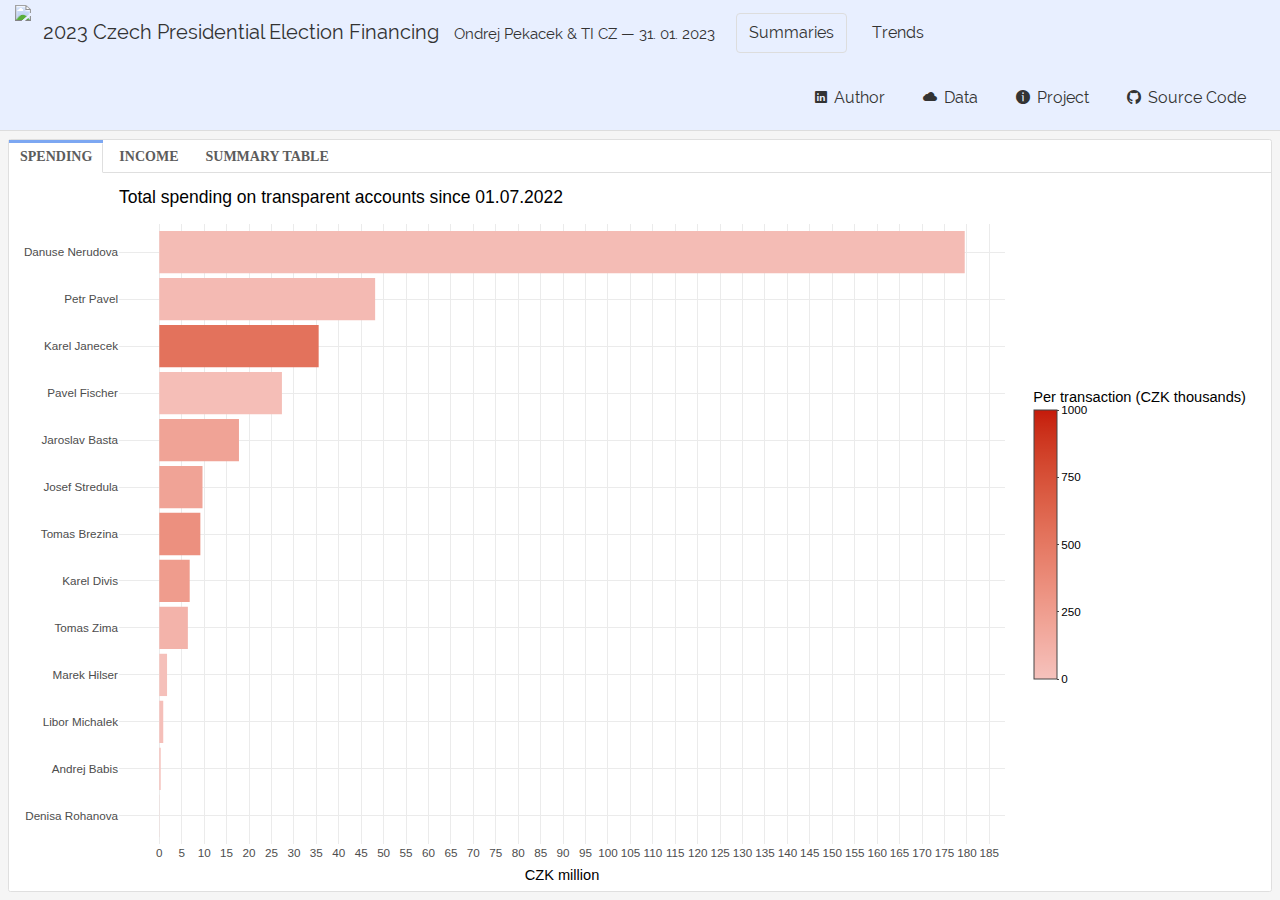
==== commit fe47ede5: "GH Action Tue Jan 31 12:36:19 PM UTC 2023" ====
--- a/index.html
+++ b/index.html
@@ -195,7 +195,7 @@
 <span class="navbar-brand">
   2023 Czech Presidential Election Financing
   <span class="navbar-author">
-    Ondrej Pekacek &amp; TI CZ &mdash; 30. 01. 2023
+    Ondrej Pekacek &amp; TI CZ &mdash; 31. 01. 2023
     </span>
 </span>
 
@@ -1925,24 +1925,24 @@
 <div class="knitr-options" data-fig-width="576" data-fig-height="460">
 
 </div>
-<div class="plotly html-widget html-fill-item-overflow-hidden html-fill-item" id="htmlwidget-9d779ed420029a88b0f0" style="width:576px;height:460.8px;"></div>
-<script type="application/json" data-for="htmlwidget-9d779ed420029a88b0f0">{"x":{"data":[{"orientation":"v","width":0.04,"base":0.55,"x":[0.02],"y":[0.9],"text":"Election candidate: Denisa Rohanova <br>Total spending: 0.04 million CZK <br>Per transaction avg spend: 2.232 thousand CZK","type":"bar","textposition":"none","marker":{"autocolorscale":false,"color":"rgba(245,194,189,1)","line":{"width":1.88976377952756,"color":"transparent"}},"showlegend":false,"xaxis":"x","yaxis":"y","hoverinfo":"text","frame":null},{"orientation":"v","width":0.323,"base":1.55,"x":[0.1615],"y":[0.9],"text":"Election candidate: Andrej Babis <br>Total spending: 0.323 million CZK <br>Per transaction avg spend: 2.882 thousand CZK","type":"bar","textposition":"none","marker":{"autocolorscale":false,"color":"rgba(245,194,188,1)","line":{"width":1.88976377952756,"color":"transparent"}},"showlegend":false,"xaxis":"x","yaxis":"y","hoverinfo":"text","frame":null},{"orientation":"v","width":1.735,"base":3.55,"x":[0.8675],"y":[0.9],"text":"Election candidate: Marek Hilser <br>Total spending: 1.735 million CZK <br>Per transaction avg spend: 15.091 thousand CZK","type":"bar","textposition":"none","marker":{"autocolorscale":false,"color":"rgba(245,192,186,1)","line":{"width":1.88976377952756,"color":"transparent"}},"showlegend":false,"xaxis":"x","yaxis":"y","hoverinfo":"text","frame":null},{"orientation":"v","width":0.887,"base":2.55,"x":[0.4435],"y":[0.9],"text":"Election candidate: Libor Michalek <br>Total spending: 0.887 million CZK <br>Per transaction avg spend: 22.182 thousand CZK","type":"bar","textposition":"none","marker":{"autocolorscale":false,"color":"rgba(245,191,185,1)","line":{"width":1.88976377952756,"color":"transparent"}},"showlegend":false,"xaxis":"x","yaxis":"y","hoverinfo":"text","frame":null},{"orientation":"v","width":27.336,"base":9.55,"x":[13.668],"y":[0.899999999999999],"text":"Election candidate: Pavel Fischer <br>Total spending: 27.336 million CZK <br>Per transaction avg spend: 29.843 thousand CZK","type":"bar","textposition":"none","marker":{"autocolorscale":false,"color":"rgba(245,190,183,1)","line":{"width":1.88976377952756,"color":"transparent"}},"showlegend":false,"xaxis":"x","yaxis":"y","hoverinfo":"text","frame":null},{"orientation":"v","width":177.762,"base":12.55,"x":[88.881],"y":[0.899999999999999],"text":"Election candidate: Danuse Nerudova <br>Total spending: 177.762 million CZK <br>Per transaction avg spend: 40.009 thousand CZK","type":"bar","textposition":"none","marker":{"autocolorscale":false,"color":"rgba(244,188,181,1)","line":{"width":1.88976377952756,"color":"transparent"}},"showlegend":false,"xaxis":"x","yaxis":"y","hoverinfo":"text","frame":null},{"orientation":"v","width":46.991,"base":11.55,"x":[23.4955],"y":[0.899999999999999],"text":"Election candidate: Petr Pavel <br>Total spending: 46.991 million CZK <br>Per transaction avg spend: 51.81 thousand CZK","type":"bar","textposition":"none","marker":{"autocolorscale":false,"color":"rgba(244,186,179,1)","line":{"width":1.88976377952756,"color":"transparent"}},"showlegend":false,"xaxis":"x","yaxis":"y","hoverinfo":"text","frame":null},{"orientation":"v","width":6.371,"base":4.55,"x":[3.1855],"y":[0.9],"text":"Election candidate: Tomas Zima <br>Total spending: 6.371 million CZK <br>Per transaction avg spend: 99.544 thousand CZK","type":"bar","textposition":"none","marker":{"autocolorscale":false,"color":"rgba(243,179,170,1)","line":{"width":1.88976377952756,"color":"transparent"}},"showlegend":false,"xaxis":"x","yaxis":"y","hoverinfo":"text","frame":null},{"orientation":"v","width":9.636,"base":7.55,"x":[4.818],"y":[0.899999999999999],"text":"Election candidate: Josef Stredula <br>Total spending: 9.636 million CZK <br>Per transaction avg spend: 209.484 thousand CZK","type":"bar","textposition":"none","marker":{"autocolorscale":false,"color":"rgba(240,163,150,1)","line":{"width":1.88976377952756,"color":"transparent"}},"showlegend":false,"xaxis":"x","yaxis":"y","hoverinfo":"text","frame":null},{"orientation":"v","width":17.761,"base":8.55,"x":[8.8805],"y":[0.899999999999999],"text":"Election candidate: Jaroslav Basta <br>Total spending: 17.761 million CZK <br>Per transaction avg spend: 211.44 thousand CZK","type":"bar","textposition":"none","marker":{"autocolorscale":false,"color":"rgba(240,163,150,1)","line":{"width":1.88976377952756,"color":"transparent"}},"showlegend":false,"xaxis":"x","yaxis":"y","hoverinfo":"text","frame":null},{"orientation":"v","width":6.781,"base":5.55,"x":[3.3905],"y":[0.9],"text":"Election candidate: Karel Divis <br>Total spending: 6.781 million CZK <br>Per transaction avg spend: 260.795 thousand CZK","type":"bar","textposition":"none","marker":{"autocolorscale":false,"color":"rgba(239,156,141,1)","line":{"width":1.88976377952756,"color":"transparent"}},"showlegend":false,"xaxis":"x","yaxis":"y","hoverinfo":"text","frame":null},{"orientation":"v","width":9.158,"base":6.55,"x":[4.579],"y":[0.9],"text":"Election candidate: Tomas Brezina <br>Total spending: 9.158 million CZK <br>Per transaction avg spend: 339.176 thousand CZK","type":"bar","textposition":"none","marker":{"autocolorscale":false,"color":"rgba(236,144,127,1)","line":{"width":1.88976377952756,"color":"transparent"}},"showlegend":false,"xaxis":"x","yaxis":"y","hoverinfo":"text","frame":null},{"orientation":"v","width":35.485,"base":10.55,"x":[17.7425],"y":[0.899999999999999],"text":"Election candidate: Karel Janecek <br>Total spending: 35.485 million CZK <br>Per transaction avg spend: 545.918 thousand CZK","type":"bar","textposition":"none","marker":{"autocolorscale":false,"color":"rgba(226,113,90,1)","line":{"width":1.88976377952756,"color":"transparent"}},"showlegend":false,"xaxis":"x","yaxis":"y","hoverinfo":"text","frame":null},{"x":[0],"y":[1],"name":"99_501100b8cf7d4df73706aa0be183b880","type":"scatter","mode":"markers","opacity":0,"hoverinfo":"skip","showlegend":false,"marker":{"color":[0,1],"colorscale":[[0,"#F5C2BD"],[0.00334448160535117,"#F5C2BC"],[0.00668896321070234,"#F5C1BC"],[0.0100334448160535,"#F5C1BB"],[0.0133779264214047,"#F5C0BA"],[0.0167224080267559,"#F5C0BA"],[0.020066889632107,"#F5BFB9"],[0.0234113712374582,"#F5BFB9"],[0.0267558528428094,"#F5BEB8"],[0.0301003344481605,"#F5BEB7"],[0.0334448160535117,"#F4BDB7"],[0.0367892976588629,"#F4BDB6"],[0.040133779264214,"#F4BCB5"],[0.0434782608695652,"#F4BCB5"],[0.0468227424749164,"#F4BBB4"],[0.0501672240802676,"#F4BBB4"],[0.0535117056856187,"#F4BAB3"],[0.0568561872909699,"#F4BAB2"],[0.0602006688963211,"#F4B9B2"],[0.0635451505016722,"#F4B9B1"],[0.0668896321070234,"#F4B8B0"],[0.0702341137123746,"#F4B8B0"],[0.0735785953177258,"#F4B7AF"],[0.0769230769230769,"#F4B7AF"],[0.0802675585284281,"#F4B6AE"],[0.0836120401337793,"#F4B6AD"],[0.0869565217391304,"#F3B5AD"],[0.0903010033444816,"#F3B5AC"],[0.0936454849498328,"#F3B4AB"],[0.0969899665551839,"#F3B4AB"],[0.100334448160535,"#F3B3AA"],[0.103678929765886,"#F3B3AA"],[0.107023411371237,"#F3B2A9"],[0.110367892976589,"#F3B2A8"],[0.11371237458194,"#F3B1A8"],[0.117056856187291,"#F3B1A7"],[0.120401337792642,"#F3B0A6"],[0.123745819397993,"#F3B0A6"],[0.127090301003344,"#F3AFA5"],[0.130434782608696,"#F3AFA5"],[0.133779264214047,"#F2AEA4"],[0.137123745819398,"#F2AEA3"],[0.140468227424749,"#F2ADA3"],[0.1438127090301,"#F2ADA2"],[0.147157190635452,"#F2ACA2"],[0.150501672240803,"#F2ACA1"],[0.153846153846154,"#F2ABA0"],[0.157190635451505,"#F2ABA0"],[0.160535117056856,"#F2AA9F"],[0.163879598662207,"#F2AA9E"],[0.167224080267559,"#F2A99E"],[0.17056856187291,"#F1A99D"],[0.173913043478261,"#F1A99D"],[0.177257525083612,"#F1A89C"],[0.180602006688963,"#F1A89B"],[0.183946488294314,"#F1A79B"],[0.187290969899666,"#F1A79A"],[0.190635451505017,"#F1A69A"],[0.193979933110368,"#F1A699"],[0.197324414715719,"#F1A598"],[0.20066889632107,"#F1A598"],[0.204013377926421,"#F1A497"],[0.207357859531773,"#F0A496"],[0.210702341137124,"#F0A396"],[0.214046822742475,"#F0A395"],[0.217391304347826,"#F0A295"],[0.220735785953177,"#F0A294"],[0.224080267558528,"#F0A193"],[0.22742474916388,"#F0A193"],[0.230769230769231,"#F0A092"],[0.234113712374582,"#F0A092"],[0.237458193979933,"#EF9F91"],[0.240802675585284,"#EF9F90"],[0.244147157190635,"#EF9E90"],[0.247491638795987,"#EF9E8F"],[0.250836120401338,"#EF9D8F"],[0.254180602006689,"#EF9D8E"],[0.25752508361204,"#EF9C8D"],[0.260869565217391,"#EF9C8D"],[0.264214046822742,"#EF9B8C"],[0.267558528428094,"#EE9B8C"],[0.270903010033445,"#EE9A8B"],[0.274247491638796,"#EE9A8A"],[0.277591973244147,"#EE998A"],[0.280936454849498,"#EE9989"],[0.284280936454849,"#EE9888"],[0.287625418060201,"#EE9888"],[0.290969899665552,"#EE9787"],[0.294314381270903,"#EE9787"],[0.297658862876254,"#ED9686"],[0.301003344481605,"#ED9685"],[0.304347826086956,"#ED9585"],[0.307692307692308,"#ED9584"],[0.311036789297659,"#ED9484"],[0.31438127090301,"#ED9483"],[0.317725752508361,"#ED9382"],[0.321070234113712,"#ED9382"],[0.324414715719064,"#EC9281"],[0.327759197324415,"#EC9281"],[0.331103678929766,"#EC9180"],[0.334448160535117,"#EC917F"],[0.337792642140468,"#EC907F"],[0.341137123745819,"#EC907E"],[0.344481605351171,"#EC8F7E"],[0.347826086956522,"#EC8F7D"],[0.351170568561873,"#EB8E7D"],[0.354515050167224,"#EB8E7C"],[0.357859531772575,"#EB8D7B"],[0.361204013377926,"#EB8D7B"],[0.364548494983278,"#EB8C7A"],[0.367892976588629,"#EB8C7A"],[0.37123745819398,"#EB8B79"],[0.374581939799331,"#EA8B78"],[0.377926421404682,"#EA8A78"],[0.381270903010033,"#EA8A77"],[0.384615384615385,"#EA8977"],[0.387959866220736,"#EA8976"],[0.391304347826087,"#EA8875"],[0.394648829431438,"#EA8875"],[0.397993311036789,"#E98774"],[0.40133779264214,"#E98774"],[0.404682274247492,"#E98673"],[0.408026755852843,"#E98672"],[0.411371237458194,"#E98572"],[0.414715719063545,"#E98571"],[0.418060200668896,"#E98471"],[0.421404682274247,"#E88470"],[0.424749163879599,"#E8836F"],[0.42809364548495,"#E8836F"],[0.431438127090301,"#E8826E"],[0.434782608695652,"#E8826E"],[0.438127090301003,"#E8816D"],[0.441471571906355,"#E8816D"],[0.444816053511706,"#E7806C"],[0.448160535117057,"#E7806B"],[0.451505016722408,"#E77F6B"],[0.454849498327759,"#E77F6A"],[0.45819397993311,"#E77E6A"],[0.461538461538462,"#E77E69"],[0.464882943143813,"#E67D68"],[0.468227424749164,"#E67D68"],[0.471571906354515,"#E67C67"],[0.474916387959866,"#E67C67"],[0.478260869565217,"#E67B66"],[0.481605351170569,"#E67B66"],[0.48494983277592,"#E57A65"],[0.488294314381271,"#E57A64"],[0.491638795986622,"#E57964"],[0.494983277591973,"#E57963"],[0.498327759197324,"#E57863"],[0.501672240802676,"#E57862"],[0.505016722408027,"#E47761"],[0.508361204013378,"#E47761"],[0.511705685618729,"#E47660"],[0.51505016722408,"#E47660"],[0.518394648829431,"#E4755F"],[0.521739130434783,"#E4755F"],[0.525083612040134,"#E3745E"],[0.528428093645485,"#E3745D"],[0.531772575250836,"#E3735D"],[0.535117056856187,"#E3735C"],[0.538461538461538,"#E3725C"],[0.54180602006689,"#E3725B"],[0.545150501672241,"#E2715B"],[0.548494983277592,"#E2715A"],[0.551839464882943,"#E27059"],[0.555183946488294,"#E27059"],[0.558528428093646,"#E26F58"],[0.561872909698997,"#E26F58"],[0.565217391304348,"#E16E57"],[0.568561872909699,"#E16E57"],[0.57190635451505,"#E16D56"],[0.575250836120401,"#E16D55"],[0.578595317725752,"#E16C55"],[0.581939799331104,"#E06C54"],[0.585284280936455,"#E06B54"],[0.588628762541806,"#E06A53"],[0.591973244147157,"#E06A53"],[0.595317725752508,"#E06952"],[0.59866220735786,"#E06951"],[0.602006688963211,"#DF6851"],[0.605351170568562,"#DF6850"],[0.608695652173913,"#DF6750"],[0.612040133779264,"#DF674F"],[0.615384615384615,"#DF664F"],[0.618729096989967,"#DE664E"],[0.622073578595318,"#DE654D"],[0.625418060200669,"#DE654D"],[0.62876254180602,"#DE644C"],[0.632107023411371,"#DE644C"],[0.635451505016722,"#DD634B"],[0.638795986622074,"#DD634B"],[0.642140468227425,"#DD624A"],[0.645484949832776,"#DD6249"],[0.648829431438127,"#DD6149"],[0.652173913043478,"#DD6048"],[0.655518394648829,"#DC6048"],[0.658862876254181,"#DC5F47"],[0.662207357859532,"#DC5F47"],[0.665551839464883,"#DC5E46"],[0.668896321070234,"#DC5E45"],[0.672240802675585,"#DB5D45"],[0.675585284280936,"#DB5D44"],[0.678929765886288,"#DB5C44"],[0.682274247491639,"#DB5C43"],[0.68561872909699,"#DB5B43"],[0.688963210702341,"#DA5B42"],[0.692307692307692,"#DA5A41"],[0.695652173913043,"#DA5941"],[0.698996655518395,"#DA5940"],[0.702341137123746,"#DA5840"],[0.705685618729097,"#D9583F"],[0.709030100334448,"#D9573F"],[0.712374581939799,"#D9573E"],[0.71571906354515,"#D9563E"],[0.719063545150502,"#D8563D"],[0.722408026755853,"#D8553C"],[0.725752508361204,"#D8543C"],[0.729096989966555,"#D8543B"],[0.732441471571906,"#D8533B"],[0.735785953177257,"#D7533A"],[0.739130434782609,"#D7523A"],[0.74247491638796,"#D75239"],[0.745819397993311,"#D75138"],[0.749163879598662,"#D75038"],[0.752508361204013,"#D65037"],[0.755852842809365,"#D64F37"],[0.759197324414716,"#D64F36"],[0.762541806020067,"#D64E36"],[0.765886287625418,"#D64E35"],[0.769230769230769,"#D54D34"],[0.77257525083612,"#D54C34"],[0.775919732441471,"#D54C33"],[0.779264214046823,"#D54B33"],[0.782608695652174,"#D44B32"],[0.785953177257525,"#D44A32"],[0.789297658862876,"#D44A31"],[0.792642140468227,"#D44931"],[0.795986622073579,"#D44830"],[0.79933110367893,"#D3482F"],[0.802675585284281,"#D3472F"],[0.806020066889632,"#D3472E"],[0.809364548494983,"#D3462E"],[0.812709030100334,"#D2452D"],[0.816053511705686,"#D2452D"],[0.819397993311037,"#D2442C"],[0.822742474916388,"#D2432B"],[0.826086956521739,"#D2432B"],[0.82943143812709,"#D1422A"],[0.832775919732441,"#D1422A"],[0.836120401337793,"#D14129"],[0.839464882943144,"#D14029"],[0.842809364548495,"#D04028"],[0.846153846153846,"#D03F27"],[0.849498327759197,"#D03E27"],[0.852842809364549,"#D03E26"],[0.8561872909699,"#CF3D26"],[0.859531772575251,"#CF3C25"],[0.862876254180602,"#CF3C24"],[0.866220735785953,"#CF3B24"],[0.869565217391304,"#CF3A23"],[0.872909698996655,"#CE3A23"],[0.876254180602007,"#CE3922"],[0.879598662207358,"#CE3822"],[0.882943143812709,"#CE3821"],[0.88628762541806,"#CD3720"],[0.889632107023411,"#CD3620"],[0.892976588628763,"#CD361F"],[0.896321070234114,"#CD351F"],[0.899665551839465,"#CC341E"],[0.903010033444816,"#CC341D"],[0.906354515050167,"#CC331D"],[0.909698996655518,"#CC321C"],[0.91304347826087,"#CB311C"],[0.916387959866221,"#CB311B"],[0.919732441471572,"#CB301A"],[0.923076923076923,"#CB2F1A"],[0.926421404682274,"#CA2E19"],[0.929765886287625,"#CA2E19"],[0.933110367892977,"#CA2D18"],[0.936454849498328,"#CA2C17"],[0.939799331103679,"#C92B17"],[0.94314381270903,"#C92A16"],[0.946488294314381,"#C92A15"],[0.949832775919732,"#C92915"],[0.953177257525084,"#C92814"],[0.956521739130435,"#C82713"],[0.959866220735786,"#C82613"],[0.963210702341137,"#C82512"],[0.966555183946488,"#C82411"],[0.969899665551839,"#C72311"],[0.973244147157191,"#C72210"],[0.976588628762542,"#C7210F"],[0.979933110367893,"#C7200F"],[0.983277591973244,"#C61F0E"],[0.986622073578595,"#C61E0D"],[0.989966555183946,"#C61D0C"],[0.993311036789298,"#C61C0C"],[0.996655518394649,"#C51B0B"],[1,"#C51A0A"]],"colorbar":{"bgcolor":null,"bordercolor":null,"borderwidth":0,"thickness":23.04,"title":"Per transaction (CZK thousands)","titlefont":{"color":"rgba(0,0,0,1)","family":"","size":14.6118721461187},"tickmode":"array","ticktext":["0","250","500","750","1000"],"tickvals":[0,0.25,0.5,0.75,1],"tickfont":{"color":"rgba(0,0,0,1)","family":"","size":11.689497716895},"ticklen":2,"len":0.5}},"xaxis":"x","yaxis":"y","frame":null}],"layout":{"margin":{"t":42.6825491363907,"r":7.30593607305936,"b":39.1026404605916,"l":98.6301369863014},"font":{"color":"rgba(0,0,0,1)","family":"","size":14.6118721461187},"title":{"text":"Total spending on transparent accounts since 01.07.2022","font":{"color":"rgba(0,0,0,1)","family":"","size":17.5342465753425},"x":0,"xref":"paper"},"xaxis":{"domain":[0,1],"automargin":true,"type":"linear","autorange":false,"range":[-8.8881,186.6501],"tickmode":"array","ticktext":[0,5,10,15,20,25,30,35,40,45,50,55,60,65,70,75,80,85,90,95,100,105,110,115,120,125,130,135,140,145,150,155,160,165,170,175,180,185],"tickvals":[0,5,10,15,20,25,30,35,40,45,50,55,60,65,70,75,80,85,90,95,100,105,110,115,120,125,130,135,140,145,150,155,160,165,170,175,180,185],"categoryorder":"array","categoryarray":[0,5,10,15,20,25,30,35,40,45,50,55,60,65,70,75,80,85,90,95,100,105,110,115,120,125,130,135,140,145,150,155,160,165,170,175,180,185],"nticks":null,"ticks":"","tickcolor":null,"ticklen":3.65296803652968,"tickwidth":0,"showticklabels":true,"tickfont":{"color":"rgba(77,77,77,1)","family":"","size":11.689497716895},"tickangle":-0,"showline":false,"linecolor":null,"linewidth":0,"showgrid":true,"gridcolor":"rgba(235,235,235,1)","gridwidth":0.66417600664176,"zeroline":false,"anchor":"y","title":{"text":"CZK million","font":{"color":"rgba(0,0,0,1)","family":"","size":14.6118721461187}},"hoverformat":".2f"},"yaxis":{"domain":[0,1],"automargin":true,"type":"linear","autorange":false,"range":[0.4,13.6],"tickmode":"array","ticktext":["Denisa Rohanova","Andrej Babis","Libor Michalek","Marek Hilser","Tomas Zima","Karel Divis","Tomas Brezina","Josef Stredula","Jaroslav Basta","Pavel Fischer","Karel Janecek","Petr Pavel","Danuse Nerudova"],"tickvals":[1,2,3,4,5,6,7,8,9,10,11,12,13],"categoryorder":"array","categoryarray":["Denisa Rohanova","Andrej Babis","Libor Michalek","Marek Hilser","Tomas Zima","Karel Divis","Tomas Brezina","Josef Stredula","Jaroslav Basta","Pavel Fischer","Karel Janecek","Petr Pavel","Danuse Nerudova"],"nticks":null,"ticks":"","tickcolor":null,"ticklen":3.65296803652968,"tickwidth":0,"showticklabels":true,"tickfont":{"color":"rgba(77,77,77,1)","family":"","size":11.689497716895},"tickangle":-0,"showline":false,"linecolor":null,"linewidth":0,"showgrid":true,"gridcolor":"rgba(235,235,235,1)","gridwidth":0.66417600664176,"zeroline":false,"anchor":"x","title":{"text":[],"font":{"color":"rgba(0,0,0,1)","family":"","size":14.6118721461187}},"hoverformat":".2f"},"shapes":[{"type":"rect","fillcolor":null,"line":{"color":null,"width":0,"linetype":[]},"yref":"paper","xref":"paper","x0":0,"x1":1,"y0":0,"y1":1}],"showlegend":false,"legend":{"bgcolor":null,"bordercolor":null,"borderwidth":0,"font":{"color":"rgba(0,0,0,1)","family":"","size":11.689497716895},"title":{"text":"","font":{"color":"rgba(0,0,0,1)","family":"","size":14.6118721461187}}},"hovermode":"closest","barmode":"relative"},"config":{"doubleClick":"reset","modeBarButtonsToAdd":["hoverclosest","hovercompare"],"showSendToCloud":false,"displaylogo":false},"source":"A","attrs":{"21e7b0a0a10":{"x":{},"y":{},"fill":{},"text":{},"type":"bar"}},"cur_data":"21e7b0a0a10","visdat":{"21e7b0a0a10":["function (y) ","x"]},"highlight":{"on":"plotly_click","persistent":false,"dynamic":false,"selectize":false,"opacityDim":0.2,"selected":{"opacity":1},"debounce":0},"shinyEvents":["plotly_hover","plotly_click","plotly_selected","plotly_relayout","plotly_brushed","plotly_brushing","plotly_clickannotation","plotly_doubleclick","plotly_deselect","plotly_afterplot","plotly_sunburstclick"],"base_url":"https://plot.ly"},"evals":[],"jsHooks":[]}</script>
+<div class="plotly html-widget html-fill-item-overflow-hidden html-fill-item" id="htmlwidget-d2160689ad805f8349f2" style="width:576px;height:460.8px;"></div>
+<script type="application/json" data-for="htmlwidget-d2160689ad805f8349f2">{"x":{"data":[{"orientation":"v","width":0.04,"base":0.55,"x":[0.02],"y":[0.9],"text":"Election candidate: Denisa Rohanova <br>Total spending: 0.04 million CZK <br>Per transaction avg spend: 2.232 thousand CZK","type":"bar","textposition":"none","marker":{"autocolorscale":false,"color":"rgba(245,194,189,1)","line":{"width":1.88976377952756,"color":"transparent"}},"showlegend":false,"xaxis":"x","yaxis":"y","hoverinfo":"text","frame":null},{"orientation":"v","width":0.323,"base":1.55,"x":[0.1615],"y":[0.9],"text":"Election candidate: Andrej Babis <br>Total spending: 0.323 million CZK <br>Per transaction avg spend: 2.882 thousand CZK","type":"bar","textposition":"none","marker":{"autocolorscale":false,"color":"rgba(245,194,188,1)","line":{"width":1.88976377952756,"color":"transparent"}},"showlegend":false,"xaxis":"x","yaxis":"y","hoverinfo":"text","frame":null},{"orientation":"v","width":1.735,"base":3.55,"x":[0.8675],"y":[0.9],"text":"Election candidate: Marek Hilser <br>Total spending: 1.735 million CZK <br>Per transaction avg spend: 15.091 thousand CZK","type":"bar","textposition":"none","marker":{"autocolorscale":false,"color":"rgba(245,192,186,1)","line":{"width":1.88976377952756,"color":"transparent"}},"showlegend":false,"xaxis":"x","yaxis":"y","hoverinfo":"text","frame":null},{"orientation":"v","width":0.887,"base":2.55,"x":[0.4435],"y":[0.9],"text":"Election candidate: Libor Michalek <br>Total spending: 0.887 million CZK <br>Per transaction avg spend: 22.182 thousand CZK","type":"bar","textposition":"none","marker":{"autocolorscale":false,"color":"rgba(245,191,185,1)","line":{"width":1.88976377952756,"color":"transparent"}},"showlegend":false,"xaxis":"x","yaxis":"y","hoverinfo":"text","frame":null},{"orientation":"v","width":27.336,"base":9.55,"x":[13.668],"y":[0.899999999999999],"text":"Election candidate: Pavel Fischer <br>Total spending: 27.336 million CZK <br>Per transaction avg spend: 29.843 thousand CZK","type":"bar","textposition":"none","marker":{"autocolorscale":false,"color":"rgba(245,190,183,1)","line":{"width":1.88976377952756,"color":"transparent"}},"showlegend":false,"xaxis":"x","yaxis":"y","hoverinfo":"text","frame":null},{"orientation":"v","width":179.518,"base":12.55,"x":[89.759],"y":[0.899999999999999],"text":"Election candidate: Danuse Nerudova <br>Total spending: 179.518 million CZK <br>Per transaction avg spend: 40.188 thousand CZK","type":"bar","textposition":"none","marker":{"autocolorscale":false,"color":"rgba(244,188,181,1)","line":{"width":1.88976377952756,"color":"transparent"}},"showlegend":false,"xaxis":"x","yaxis":"y","hoverinfo":"text","frame":null},{"orientation":"v","width":48.113,"base":11.55,"x":[24.0565],"y":[0.899999999999999],"text":"Election candidate: Petr Pavel <br>Total spending: 48.113 million CZK <br>Per transaction avg spend: 52.468 thousand CZK","type":"bar","textposition":"none","marker":{"autocolorscale":false,"color":"rgba(244,186,179,1)","line":{"width":1.88976377952756,"color":"transparent"}},"showlegend":false,"xaxis":"x","yaxis":"y","hoverinfo":"text","frame":null},{"orientation":"v","width":6.371,"base":4.55,"x":[3.1855],"y":[0.9],"text":"Election candidate: Tomas Zima <br>Total spending: 6.371 million CZK <br>Per transaction avg spend: 99.544 thousand CZK","type":"bar","textposition":"none","marker":{"autocolorscale":false,"color":"rgba(243,179,170,1)","line":{"width":1.88976377952756,"color":"transparent"}},"showlegend":false,"xaxis":"x","yaxis":"y","hoverinfo":"text","frame":null},{"orientation":"v","width":9.636,"base":7.55,"x":[4.818],"y":[0.899999999999999],"text":"Election candidate: Josef Stredula <br>Total spending: 9.636 million CZK <br>Per transaction avg spend: 209.484 thousand CZK","type":"bar","textposition":"none","marker":{"autocolorscale":false,"color":"rgba(240,163,150,1)","line":{"width":1.88976377952756,"color":"transparent"}},"showlegend":false,"xaxis":"x","yaxis":"y","hoverinfo":"text","frame":null},{"orientation":"v","width":17.761,"base":8.55,"x":[8.8805],"y":[0.899999999999999],"text":"Election candidate: Jaroslav Basta <br>Total spending: 17.761 million CZK <br>Per transaction avg spend: 211.44 thousand CZK","type":"bar","textposition":"none","marker":{"autocolorscale":false,"color":"rgba(240,163,150,1)","line":{"width":1.88976377952756,"color":"transparent"}},"showlegend":false,"xaxis":"x","yaxis":"y","hoverinfo":"text","frame":null},{"orientation":"v","width":6.781,"base":5.55,"x":[3.3905],"y":[0.9],"text":"Election candidate: Karel Divis <br>Total spending: 6.781 million CZK <br>Per transaction avg spend: 260.795 thousand CZK","type":"bar","textposition":"none","marker":{"autocolorscale":false,"color":"rgba(239,156,141,1)","line":{"width":1.88976377952756,"color":"transparent"}},"showlegend":false,"xaxis":"x","yaxis":"y","hoverinfo":"text","frame":null},{"orientation":"v","width":9.158,"base":6.55,"x":[4.579],"y":[0.9],"text":"Election candidate: Tomas Brezina <br>Total spending: 9.158 million CZK <br>Per transaction avg spend: 339.176 thousand CZK","type":"bar","textposition":"none","marker":{"autocolorscale":false,"color":"rgba(236,144,127,1)","line":{"width":1.88976377952756,"color":"transparent"}},"showlegend":false,"xaxis":"x","yaxis":"y","hoverinfo":"text","frame":null},{"orientation":"v","width":35.527,"base":10.55,"x":[17.7635],"y":[0.899999999999999],"text":"Election candidate: Karel Janecek <br>Total spending: 35.527 million CZK <br>Per transaction avg spend: 538.283 thousand CZK","type":"bar","textposition":"none","marker":{"autocolorscale":false,"color":"rgba(227,114,92,1)","line":{"width":1.88976377952756,"color":"transparent"}},"showlegend":false,"xaxis":"x","yaxis":"y","hoverinfo":"text","frame":null},{"x":[0],"y":[1],"name":"99_501100b8cf7d4df73706aa0be183b880","type":"scatter","mode":"markers","opacity":0,"hoverinfo":"skip","showlegend":false,"marker":{"color":[0,1],"colorscale":[[0,"#F5C2BD"],[0.00334448160535117,"#F5C2BC"],[0.00668896321070234,"#F5C1BC"],[0.0100334448160535,"#F5C1BB"],[0.0133779264214047,"#F5C0BA"],[0.0167224080267559,"#F5C0BA"],[0.020066889632107,"#F5BFB9"],[0.0234113712374582,"#F5BFB9"],[0.0267558528428094,"#F5BEB8"],[0.0301003344481605,"#F5BEB7"],[0.0334448160535117,"#F4BDB7"],[0.0367892976588629,"#F4BDB6"],[0.040133779264214,"#F4BCB5"],[0.0434782608695652,"#F4BCB5"],[0.0468227424749164,"#F4BBB4"],[0.0501672240802676,"#F4BBB4"],[0.0535117056856187,"#F4BAB3"],[0.0568561872909699,"#F4BAB2"],[0.0602006688963211,"#F4B9B2"],[0.0635451505016722,"#F4B9B1"],[0.0668896321070234,"#F4B8B0"],[0.0702341137123746,"#F4B8B0"],[0.0735785953177258,"#F4B7AF"],[0.0769230769230769,"#F4B7AF"],[0.0802675585284281,"#F4B6AE"],[0.0836120401337793,"#F4B6AD"],[0.0869565217391304,"#F3B5AD"],[0.0903010033444816,"#F3B5AC"],[0.0936454849498328,"#F3B4AB"],[0.0969899665551839,"#F3B4AB"],[0.100334448160535,"#F3B3AA"],[0.103678929765886,"#F3B3AA"],[0.107023411371237,"#F3B2A9"],[0.110367892976589,"#F3B2A8"],[0.11371237458194,"#F3B1A8"],[0.117056856187291,"#F3B1A7"],[0.120401337792642,"#F3B0A6"],[0.123745819397993,"#F3B0A6"],[0.127090301003344,"#F3AFA5"],[0.130434782608696,"#F3AFA5"],[0.133779264214047,"#F2AEA4"],[0.137123745819398,"#F2AEA3"],[0.140468227424749,"#F2ADA3"],[0.1438127090301,"#F2ADA2"],[0.147157190635452,"#F2ACA2"],[0.150501672240803,"#F2ACA1"],[0.153846153846154,"#F2ABA0"],[0.157190635451505,"#F2ABA0"],[0.160535117056856,"#F2AA9F"],[0.163879598662207,"#F2AA9E"],[0.167224080267559,"#F2A99E"],[0.17056856187291,"#F1A99D"],[0.173913043478261,"#F1A99D"],[0.177257525083612,"#F1A89C"],[0.180602006688963,"#F1A89B"],[0.183946488294314,"#F1A79B"],[0.187290969899666,"#F1A79A"],[0.190635451505017,"#F1A69A"],[0.193979933110368,"#F1A699"],[0.197324414715719,"#F1A598"],[0.20066889632107,"#F1A598"],[0.204013377926421,"#F1A497"],[0.207357859531773,"#F0A496"],[0.210702341137124,"#F0A396"],[0.214046822742475,"#F0A395"],[0.217391304347826,"#F0A295"],[0.220735785953177,"#F0A294"],[0.224080267558528,"#F0A193"],[0.22742474916388,"#F0A193"],[0.230769230769231,"#F0A092"],[0.234113712374582,"#F0A092"],[0.237458193979933,"#EF9F91"],[0.240802675585284,"#EF9F90"],[0.244147157190635,"#EF9E90"],[0.247491638795987,"#EF9E8F"],[0.250836120401338,"#EF9D8F"],[0.254180602006689,"#EF9D8E"],[0.25752508361204,"#EF9C8D"],[0.260869565217391,"#EF9C8D"],[0.264214046822742,"#EF9B8C"],[0.267558528428094,"#EE9B8C"],[0.270903010033445,"#EE9A8B"],[0.274247491638796,"#EE9A8A"],[0.277591973244147,"#EE998A"],[0.280936454849498,"#EE9989"],[0.284280936454849,"#EE9888"],[0.287625418060201,"#EE9888"],[0.290969899665552,"#EE9787"],[0.294314381270903,"#EE9787"],[0.297658862876254,"#ED9686"],[0.301003344481605,"#ED9685"],[0.304347826086956,"#ED9585"],[0.307692307692308,"#ED9584"],[0.311036789297659,"#ED9484"],[0.31438127090301,"#ED9483"],[0.317725752508361,"#ED9382"],[0.321070234113712,"#ED9382"],[0.324414715719064,"#EC9281"],[0.327759197324415,"#EC9281"],[0.331103678929766,"#EC9180"],[0.334448160535117,"#EC917F"],[0.337792642140468,"#EC907F"],[0.341137123745819,"#EC907E"],[0.344481605351171,"#EC8F7E"],[0.347826086956522,"#EC8F7D"],[0.351170568561873,"#EB8E7D"],[0.354515050167224,"#EB8E7C"],[0.357859531772575,"#EB8D7B"],[0.361204013377926,"#EB8D7B"],[0.364548494983278,"#EB8C7A"],[0.367892976588629,"#EB8C7A"],[0.37123745819398,"#EB8B79"],[0.374581939799331,"#EA8B78"],[0.377926421404682,"#EA8A78"],[0.381270903010033,"#EA8A77"],[0.384615384615385,"#EA8977"],[0.387959866220736,"#EA8976"],[0.391304347826087,"#EA8875"],[0.394648829431438,"#EA8875"],[0.397993311036789,"#E98774"],[0.40133779264214,"#E98774"],[0.404682274247492,"#E98673"],[0.408026755852843,"#E98672"],[0.411371237458194,"#E98572"],[0.414715719063545,"#E98571"],[0.418060200668896,"#E98471"],[0.421404682274247,"#E88470"],[0.424749163879599,"#E8836F"],[0.42809364548495,"#E8836F"],[0.431438127090301,"#E8826E"],[0.434782608695652,"#E8826E"],[0.438127090301003,"#E8816D"],[0.441471571906355,"#E8816D"],[0.444816053511706,"#E7806C"],[0.448160535117057,"#E7806B"],[0.451505016722408,"#E77F6B"],[0.454849498327759,"#E77F6A"],[0.45819397993311,"#E77E6A"],[0.461538461538462,"#E77E69"],[0.464882943143813,"#E67D68"],[0.468227424749164,"#E67D68"],[0.471571906354515,"#E67C67"],[0.474916387959866,"#E67C67"],[0.478260869565217,"#E67B66"],[0.481605351170569,"#E67B66"],[0.48494983277592,"#E57A65"],[0.488294314381271,"#E57A64"],[0.491638795986622,"#E57964"],[0.494983277591973,"#E57963"],[0.498327759197324,"#E57863"],[0.501672240802676,"#E57862"],[0.505016722408027,"#E47761"],[0.508361204013378,"#E47761"],[0.511705685618729,"#E47660"],[0.51505016722408,"#E47660"],[0.518394648829431,"#E4755F"],[0.521739130434783,"#E4755F"],[0.525083612040134,"#E3745E"],[0.528428093645485,"#E3745D"],[0.531772575250836,"#E3735D"],[0.535117056856187,"#E3735C"],[0.538461538461538,"#E3725C"],[0.54180602006689,"#E3725B"],[0.545150501672241,"#E2715B"],[0.548494983277592,"#E2715A"],[0.551839464882943,"#E27059"],[0.555183946488294,"#E27059"],[0.558528428093646,"#E26F58"],[0.561872909698997,"#E26F58"],[0.565217391304348,"#E16E57"],[0.568561872909699,"#E16E57"],[0.57190635451505,"#E16D56"],[0.575250836120401,"#E16D55"],[0.578595317725752,"#E16C55"],[0.581939799331104,"#E06C54"],[0.585284280936455,"#E06B54"],[0.588628762541806,"#E06A53"],[0.591973244147157,"#E06A53"],[0.595317725752508,"#E06952"],[0.59866220735786,"#E06951"],[0.602006688963211,"#DF6851"],[0.605351170568562,"#DF6850"],[0.608695652173913,"#DF6750"],[0.612040133779264,"#DF674F"],[0.615384615384615,"#DF664F"],[0.618729096989967,"#DE664E"],[0.622073578595318,"#DE654D"],[0.625418060200669,"#DE654D"],[0.62876254180602,"#DE644C"],[0.632107023411371,"#DE644C"],[0.635451505016722,"#DD634B"],[0.638795986622074,"#DD634B"],[0.642140468227425,"#DD624A"],[0.645484949832776,"#DD6249"],[0.648829431438127,"#DD6149"],[0.652173913043478,"#DD6048"],[0.655518394648829,"#DC6048"],[0.658862876254181,"#DC5F47"],[0.662207357859532,"#DC5F47"],[0.665551839464883,"#DC5E46"],[0.668896321070234,"#DC5E45"],[0.672240802675585,"#DB5D45"],[0.675585284280936,"#DB5D44"],[0.678929765886288,"#DB5C44"],[0.682274247491639,"#DB5C43"],[0.68561872909699,"#DB5B43"],[0.688963210702341,"#DA5B42"],[0.692307692307692,"#DA5A41"],[0.695652173913043,"#DA5941"],[0.698996655518395,"#DA5940"],[0.702341137123746,"#DA5840"],[0.705685618729097,"#D9583F"],[0.709030100334448,"#D9573F"],[0.712374581939799,"#D9573E"],[0.71571906354515,"#D9563E"],[0.719063545150502,"#D8563D"],[0.722408026755853,"#D8553C"],[0.725752508361204,"#D8543C"],[0.729096989966555,"#D8543B"],[0.732441471571906,"#D8533B"],[0.735785953177257,"#D7533A"],[0.739130434782609,"#D7523A"],[0.74247491638796,"#D75239"],[0.745819397993311,"#D75138"],[0.749163879598662,"#D75038"],[0.752508361204013,"#D65037"],[0.755852842809365,"#D64F37"],[0.759197324414716,"#D64F36"],[0.762541806020067,"#D64E36"],[0.765886287625418,"#D64E35"],[0.769230769230769,"#D54D34"],[0.77257525083612,"#D54C34"],[0.775919732441471,"#D54C33"],[0.779264214046823,"#D54B33"],[0.782608695652174,"#D44B32"],[0.785953177257525,"#D44A32"],[0.789297658862876,"#D44A31"],[0.792642140468227,"#D44931"],[0.795986622073579,"#D44830"],[0.79933110367893,"#D3482F"],[0.802675585284281,"#D3472F"],[0.806020066889632,"#D3472E"],[0.809364548494983,"#D3462E"],[0.812709030100334,"#D2452D"],[0.816053511705686,"#D2452D"],[0.819397993311037,"#D2442C"],[0.822742474916388,"#D2432B"],[0.826086956521739,"#D2432B"],[0.82943143812709,"#D1422A"],[0.832775919732441,"#D1422A"],[0.836120401337793,"#D14129"],[0.839464882943144,"#D14029"],[0.842809364548495,"#D04028"],[0.846153846153846,"#D03F27"],[0.849498327759197,"#D03E27"],[0.852842809364549,"#D03E26"],[0.8561872909699,"#CF3D26"],[0.859531772575251,"#CF3C25"],[0.862876254180602,"#CF3C24"],[0.866220735785953,"#CF3B24"],[0.869565217391304,"#CF3A23"],[0.872909698996655,"#CE3A23"],[0.876254180602007,"#CE3922"],[0.879598662207358,"#CE3822"],[0.882943143812709,"#CE3821"],[0.88628762541806,"#CD3720"],[0.889632107023411,"#CD3620"],[0.892976588628763,"#CD361F"],[0.896321070234114,"#CD351F"],[0.899665551839465,"#CC341E"],[0.903010033444816,"#CC341D"],[0.906354515050167,"#CC331D"],[0.909698996655518,"#CC321C"],[0.91304347826087,"#CB311C"],[0.916387959866221,"#CB311B"],[0.919732441471572,"#CB301A"],[0.923076923076923,"#CB2F1A"],[0.926421404682274,"#CA2E19"],[0.929765886287625,"#CA2E19"],[0.933110367892977,"#CA2D18"],[0.936454849498328,"#CA2C17"],[0.939799331103679,"#C92B17"],[0.94314381270903,"#C92A16"],[0.946488294314381,"#C92A15"],[0.949832775919732,"#C92915"],[0.953177257525084,"#C92814"],[0.956521739130435,"#C82713"],[0.959866220735786,"#C82613"],[0.963210702341137,"#C82512"],[0.966555183946488,"#C82411"],[0.969899665551839,"#C72311"],[0.973244147157191,"#C72210"],[0.976588628762542,"#C7210F"],[0.979933110367893,"#C7200F"],[0.983277591973244,"#C61F0E"],[0.986622073578595,"#C61E0D"],[0.989966555183946,"#C61D0C"],[0.993311036789298,"#C61C0C"],[0.996655518394649,"#C51B0B"],[1,"#C51A0A"]],"colorbar":{"bgcolor":null,"bordercolor":null,"borderwidth":0,"thickness":23.04,"title":"Per transaction (CZK thousands)","titlefont":{"color":"rgba(0,0,0,1)","family":"","size":14.6118721461187},"tickmode":"array","ticktext":["0","250","500","750","1000"],"tickvals":[0,0.25,0.5,0.75,1],"tickfont":{"color":"rgba(0,0,0,1)","family":"","size":11.689497716895},"ticklen":2,"len":0.5}},"xaxis":"x","yaxis":"y","frame":null}],"layout":{"margin":{"t":42.6825491363907,"r":7.30593607305936,"b":39.1026404605916,"l":98.6301369863014},"font":{"color":"rgba(0,0,0,1)","family":"","size":14.6118721461187},"title":{"text":"Total spending on transparent accounts since 01.07.2022","font":{"color":"rgba(0,0,0,1)","family":"","size":17.5342465753425},"x":0,"xref":"paper"},"xaxis":{"domain":[0,1],"automargin":true,"type":"linear","autorange":false,"range":[-8.9759,188.4939],"tickmode":"array","ticktext":[0,5,10,15,20,25,30,35,40,45,50,55,60,65,70,75,80,85,90,95,100,105,110,115,120,125,130,135,140,145,150,155,160,165,170,175,180,185],"tickvals":[0,5,10,15,20,25,30,35,40,45,50,55,60,65,70,75,80,85,90,95,100,105,110,115,120,125,130,135,140,145,150,155,160,165,170,175,180,185],"categoryorder":"array","categoryarray":[0,5,10,15,20,25,30,35,40,45,50,55,60,65,70,75,80,85,90,95,100,105,110,115,120,125,130,135,140,145,150,155,160,165,170,175,180,185],"nticks":null,"ticks":"","tickcolor":null,"ticklen":3.65296803652968,"tickwidth":0,"showticklabels":true,"tickfont":{"color":"rgba(77,77,77,1)","family":"","size":11.689497716895},"tickangle":-0,"showline":false,"linecolor":null,"linewidth":0,"showgrid":true,"gridcolor":"rgba(235,235,235,1)","gridwidth":0.66417600664176,"zeroline":false,"anchor":"y","title":{"text":"CZK million","font":{"color":"rgba(0,0,0,1)","family":"","size":14.6118721461187}},"hoverformat":".2f"},"yaxis":{"domain":[0,1],"automargin":true,"type":"linear","autorange":false,"range":[0.4,13.6],"tickmode":"array","ticktext":["Denisa Rohanova","Andrej Babis","Libor Michalek","Marek Hilser","Tomas Zima","Karel Divis","Tomas Brezina","Josef Stredula","Jaroslav Basta","Pavel Fischer","Karel Janecek","Petr Pavel","Danuse Nerudova"],"tickvals":[1,2,3,4,5,6,7,8,9,10,11,12,13],"categoryorder":"array","categoryarray":["Denisa Rohanova","Andrej Babis","Libor Michalek","Marek Hilser","Tomas Zima","Karel Divis","Tomas Brezina","Josef Stredula","Jaroslav Basta","Pavel Fischer","Karel Janecek","Petr Pavel","Danuse Nerudova"],"nticks":null,"ticks":"","tickcolor":null,"ticklen":3.65296803652968,"tickwidth":0,"showticklabels":true,"tickfont":{"color":"rgba(77,77,77,1)","family":"","size":11.689497716895},"tickangle":-0,"showline":false,"linecolor":null,"linewidth":0,"showgrid":true,"gridcolor":"rgba(235,235,235,1)","gridwidth":0.66417600664176,"zeroline":false,"anchor":"x","title":{"text":[],"font":{"color":"rgba(0,0,0,1)","family":"","size":14.6118721461187}},"hoverformat":".2f"},"shapes":[{"type":"rect","fillcolor":null,"line":{"color":null,"width":0,"linetype":[]},"yref":"paper","xref":"paper","x0":0,"x1":1,"y0":0,"y1":1}],"showlegend":false,"legend":{"bgcolor":null,"bordercolor":null,"borderwidth":0,"font":{"color":"rgba(0,0,0,1)","family":"","size":11.689497716895},"title":{"text":"","font":{"color":"rgba(0,0,0,1)","family":"","size":14.6118721461187}}},"hovermode":"closest","barmode":"relative"},"config":{"doubleClick":"reset","modeBarButtonsToAdd":["hoverclosest","hovercompare"],"showSendToCloud":false,"displaylogo":false},"source":"A","attrs":{"2222ba51421":{"x":{},"y":{},"fill":{},"text":{},"type":"bar"}},"cur_data":"2222ba51421","visdat":{"2222ba51421":["function (y) ","x"]},"highlight":{"on":"plotly_click","persistent":false,"dynamic":false,"selectize":false,"opacityDim":0.2,"selected":{"opacity":1},"debounce":0},"shinyEvents":["plotly_hover","plotly_click","plotly_selected","plotly_relayout","plotly_brushed","plotly_brushing","plotly_clickannotation","plotly_doubleclick","plotly_deselect","plotly_afterplot","plotly_sunburstclick"],"base_url":"https://plot.ly"},"evals":[],"jsHooks":[]}</script>
 </div>
 <div id="income" class="section level3 no-mobile">
 <h3 class="no-mobile"><strong>INCOME</strong></h3>
 <div class="knitr-options" data-fig-width="576" data-fig-height="460">
 
 </div>
-<div class="plotly html-widget html-fill-item-overflow-hidden html-fill-item" id="htmlwidget-0cb50c562ae61381bab6" style="width:576px;height:460.8px;"></div>
-<script type="application/json" data-for="htmlwidget-0cb50c562ae61381bab6">{"x":{"data":[{"orientation":"v","width":0.269,"base":1.55,"x":[0.1345],"y":[0.9],"text":"Election candidate: Andrej Babis <br>Total income: 0.269 million CZK <br>Per transaction avg income: 0.098 thousand CZK","type":"bar","textposition":"none","marker":{"autocolorscale":false,"color":"rgba(200,239,247,1)","line":{"width":1.88976377952756,"color":"transparent"}},"showlegend":false,"xaxis":"x","yaxis":"y","hoverinfo":"text","frame":null},{"orientation":"v","width":0.04,"base":0.55,"x":[0.02],"y":[0.9],"text":"Election candidate: Denisa Rohanova <br>Total income: 0.04 million CZK <br>Per transaction avg income: 1.493 thousand CZK","type":"bar","textposition":"none","marker":{"autocolorscale":false,"color":"rgba(200,239,247,1)","line":{"width":1.88976377952756,"color":"transparent"}},"showlegend":false,"xaxis":"x","yaxis":"y","hoverinfo":"text","frame":null},{"orientation":"v","width":23.206,"base":9.55,"x":[11.603],"y":[0.899999999999999],"text":"Election candidate: Pavel Fischer <br>Total income: 23.206 million CZK <br>Per transaction avg income: 5.635 thousand CZK","type":"bar","textposition":"none","marker":{"autocolorscale":false,"color":"rgba(200,238,247,1)","line":{"width":1.88976377952756,"color":"transparent"}},"showlegend":false,"xaxis":"x","yaxis":"y","hoverinfo":"text","frame":null},{"orientation":"v","width":0.801,"base":2.55,"x":[0.4005],"y":[0.9],"text":"Election candidate: Libor Michalek <br>Total income: 0.801 million CZK <br>Per transaction avg income: 8.006 thousand CZK","type":"bar","textposition":"none","marker":{"autocolorscale":false,"color":"rgba(199,238,246,1)","line":{"width":1.88976377952756,"color":"transparent"}},"showlegend":false,"xaxis":"x","yaxis":"y","hoverinfo":"text","frame":null},{"orientation":"v","width":49.22,"base":11.55,"x":[24.61],"y":[0.899999999999999],"text":"Election candidate: Petr Pavel <br>Total income: 49.22 million CZK <br>Per transaction avg income: 9.25 thousand CZK","type":"bar","textposition":"none","marker":{"autocolorscale":false,"color":"rgba(199,238,246,1)","line":{"width":1.88976377952756,"color":"transparent"}},"showlegend":false,"xaxis":"x","yaxis":"y","hoverinfo":"text","frame":null},{"orientation":"v","width":1.749,"base":3.55,"x":[0.8745],"y":[0.9],"text":"Election candidate: Marek Hilser <br>Total income: 1.749 million CZK <br>Per transaction avg income: 12.582 thousand CZK","type":"bar","textposition":"none","marker":{"autocolorscale":false,"color":"rgba(199,237,246,1)","line":{"width":1.88976377952756,"color":"transparent"}},"showlegend":false,"xaxis":"x","yaxis":"y","hoverinfo":"text","frame":null},{"orientation":"v","width":5.263,"base":4.55,"x":[2.6315],"y":[0.9],"text":"Election candidate: Tomas Zima <br>Total income: 5.263 million CZK <br>Per transaction avg income: 44.601 thousand CZK","type":"bar","textposition":"none","marker":{"autocolorscale":false,"color":"rgba(196,233,243,1)","line":{"width":1.88976377952756,"color":"transparent"}},"showlegend":false,"xaxis":"x","yaxis":"y","hoverinfo":"text","frame":null},{"orientation":"v","width":128.507,"base":12.55,"x":[64.2535],"y":[0.899999999999999],"text":"Election candidate: Danuse Nerudova <br>Total income: 128.507 million CZK <br>Per transaction avg income: 60.76 thousand CZK","type":"bar","textposition":"none","marker":{"autocolorscale":false,"color":"rgba(195,231,242,1)","line":{"width":1.88976377952756,"color":"transparent"}},"showlegend":false,"xaxis":"x","yaxis":"y","hoverinfo":"text","frame":null},{"orientation":"v","width":9.65,"base":7.55,"x":[4.825],"y":[0.899999999999999],"text":"Election candidate: Josef Stredula <br>Total income: 9.65 million CZK <br>Per transaction avg income: 108.428 thousand CZK","type":"bar","textposition":"none","marker":{"autocolorscale":false,"color":"rgba(191,225,238,1)","line":{"width":1.88976377952756,"color":"transparent"}},"showlegend":false,"xaxis":"x","yaxis":"y","hoverinfo":"text","frame":null},{"orientation":"v","width":6.781,"base":5.55,"x":[3.3905],"y":[0.9],"text":"Election candidate: Karel Divis <br>Total income: 6.781 million CZK <br>Per transaction avg income: 211.896 thousand CZK","type":"bar","textposition":"none","marker":{"autocolorscale":false,"color":"rgba(182,211,230,1)","line":{"width":1.88976377952756,"color":"transparent"}},"showlegend":false,"xaxis":"x","yaxis":"y","hoverinfo":"text","frame":null},{"orientation":"v","width":17.809,"base":8.55,"x":[8.9045],"y":[0.899999999999999],"text":"Election candidate: Jaroslav Basta <br>Total income: 17.809 million CZK <br>Per transaction avg income: 282.686 thousand CZK","type":"bar","textposition":"none","marker":{"autocolorscale":false,"color":"rgba(175,202,225,1)","line":{"width":1.88976377952756,"color":"transparent"}},"showlegend":false,"xaxis":"x","yaxis":"y","hoverinfo":"text","frame":null},{"orientation":"v","width":35.528,"base":10.55,"x":[17.764],"y":[0.899999999999999],"text":"Election candidate: Karel Janecek <br>Total income: 35.528 million CZK <br>Per transaction avg income: 807.456 thousand CZK","type":"bar","textposition":"none","marker":{"autocolorscale":false,"color":"rgba(130,137,184,1)","line":{"width":1.88976377952756,"color":"transparent"}},"showlegend":false,"xaxis":"x","yaxis":"y","hoverinfo":"text","frame":null},{"orientation":"v","width":8.905,"base":6.55,"x":[4.4525],"y":[0.9],"text":"Election candidate: Tomas Brezina <br>Total income: 8.905 million CZK <br>Per transaction avg income: 1484.183 thousand CZK","type":"bar","textposition":"none","marker":{"autocolorscale":false,"color":"rgba(69,60,132,1)","line":{"width":1.88976377952756,"color":"transparent"}},"showlegend":false,"xaxis":"x","yaxis":"y","hoverinfo":"text","frame":null},{"x":[0],"y":[1],"name":"99_3f5cd82b97b3579888789714f18c2fdd","type":"scatter","mode":"markers","opacity":0,"hoverinfo":"skip","showlegend":false,"marker":{"color":[0,1],"colorscale":[[0,"#C8EFF7"],[0.00334448160535117,"#C7EEF6"],[0.00668896321070234,"#C7EDF6"],[0.0100334448160535,"#C6ECF5"],[0.0133779264214047,"#C6EBF5"],[0.0167224080267559,"#C5EBF4"],[0.020066889632107,"#C4EAF4"],[0.0234113712374582,"#C4E9F3"],[0.0267558528428094,"#C3E8F3"],[0.0301003344481605,"#C3E7F2"],[0.0334448160535117,"#C2E6F2"],[0.0367892976588629,"#C2E5F1"],[0.040133779264214,"#C1E4F1"],[0.0434782608695652,"#C0E4F0"],[0.0468227424749164,"#C0E3F0"],[0.0501672240802676,"#BFE2EF"],[0.0535117056856187,"#BFE1EE"],[0.0568561872909699,"#BEE0EE"],[0.0602006688963211,"#BDDFED"],[0.0635451505016722,"#BDDEED"],[0.0668896321070234,"#BCDEEC"],[0.0702341137123746,"#BCDDEC"],[0.0735785953177258,"#BBDCEB"],[0.0769230769230769,"#BBDBEB"],[0.0802675585284281,"#BADAEA"],[0.0836120401337793,"#B9D9EA"],[0.0869565217391304,"#B9D8E9"],[0.0903010033444816,"#B8D7E9"],[0.0936454849498328,"#B8D7E8"],[0.0969899665551839,"#B7D6E8"],[0.100334448160535,"#B6D5E7"],[0.103678929765886,"#B6D4E7"],[0.107023411371237,"#B5D3E6"],[0.110367892976589,"#B5D2E5"],[0.11371237458194,"#B4D1E5"],[0.117056856187291,"#B4D1E4"],[0.120401337792642,"#B3D0E4"],[0.123745819397993,"#B2CFE3"],[0.127090301003344,"#B2CEE3"],[0.130434782608696,"#B1CDE2"],[0.133779264214047,"#B1CCE2"],[0.137123745819398,"#B0CBE1"],[0.140468227424749,"#AFCBE1"],[0.1438127090301,"#AFCAE0"],[0.147157190635452,"#AEC9E0"],[0.150501672240803,"#AEC8DF"],[0.153846153846154,"#ADC7DF"],[0.157190635451505,"#ADC6DE"],[0.160535117056856,"#ACC5DE"],[0.163879598662207,"#ABC5DD"],[0.167224080267559,"#ABC4DD"],[0.17056856187291,"#AAC3DC"],[0.173913043478261,"#AAC2DB"],[0.177257525083612,"#A9C1DB"],[0.180602006688963,"#A9C0DA"],[0.183946488294314,"#A8C0DA"],[0.187290969899666,"#A7BFD9"],[0.190635451505017,"#A7BED9"],[0.193979933110368,"#A6BDD8"],[0.197324414715719,"#A6BCD8"],[0.20066889632107,"#A5BBD7"],[0.204013377926421,"#A4BAD7"],[0.207357859531773,"#A4BAD6"],[0.210702341137124,"#A3B9D6"],[0.214046822742475,"#A3B8D5"],[0.217391304347826,"#A2B7D5"],[0.220735785953177,"#A2B6D4"],[0.224080267558528,"#A1B5D4"],[0.22742474916388,"#A0B5D3"],[0.230769230769231,"#A0B4D3"],[0.234113712374582,"#9FB3D2"],[0.237458193979933,"#9FB2D1"],[0.240802675585284,"#9EB1D1"],[0.244147157190635,"#9DB0D0"],[0.247491638795987,"#9DB0D0"],[0.250836120401338,"#9CAFCF"],[0.254180602006689,"#9CAECF"],[0.25752508361204,"#9BADCE"],[0.260869565217391,"#9BACCE"],[0.264214046822742,"#9AABCD"],[0.267558528428094,"#99ABCD"],[0.270903010033445,"#99AACC"],[0.274247491638796,"#98A9CC"],[0.277591973244147,"#98A8CB"],[0.280936454849498,"#97A7CB"],[0.284280936454849,"#96A6CA"],[0.287625418060201,"#96A6CA"],[0.290969899665552,"#95A5C9"],[0.294314381270903,"#95A4C9"],[0.297658862876254,"#94A3C8"],[0.301003344481605,"#94A2C8"],[0.304347826086956,"#93A2C7"],[0.307692307692308,"#92A1C7"],[0.311036789297659,"#92A0C6"],[0.31438127090301,"#919FC6"],[0.317725752508361,"#919EC5"],[0.321070234113712,"#909DC4"],[0.324414715719064,"#909DC4"],[0.327759197324415,"#8F9CC3"],[0.331103678929766,"#8E9BC3"],[0.334448160535117,"#8E9AC2"],[0.337792642140468,"#8D99C2"],[0.341137123745819,"#8D99C1"],[0.344481605351171,"#8C98C1"],[0.347826086956522,"#8B97C0"],[0.351170568561873,"#8B96C0"],[0.354515050167224,"#8A95BF"],[0.357859531772575,"#8A94BF"],[0.361204013377926,"#8994BE"],[0.364548494983278,"#8993BE"],[0.367892976588629,"#8892BD"],[0.37123745819398,"#8791BD"],[0.374581939799331,"#8790BC"],[0.377926421404682,"#8690BC"],[0.381270903010033,"#868FBB"],[0.384615384615385,"#858EBB"],[0.387959866220736,"#848DBA"],[0.391304347826087,"#848CBA"],[0.394648829431438,"#838CB9"],[0.397993311036789,"#838BB9"],[0.40133779264214,"#828AB8"],[0.404682274247492,"#8289B8"],[0.408026755852843,"#8188B7"],[0.411371237458194,"#8088B6"],[0.414715719063545,"#8087B6"],[0.418060200668896,"#7F86B5"],[0.421404682274247,"#7F85B5"],[0.424749163879599,"#7E84B4"],[0.42809364548495,"#7D84B4"],[0.431438127090301,"#7D83B3"],[0.434782608695652,"#7C82B3"],[0.438127090301003,"#7C81B2"],[0.441471571906355,"#7B80B2"],[0.444816053511706,"#7B80B1"],[0.448160535117057,"#7A7FB1"],[0.451505016722408,"#797EB0"],[0.454849498327759,"#797DB0"],[0.45819397993311,"#787CAF"],[0.461538461538462,"#787CAF"],[0.464882943143813,"#777BAE"],[0.468227424749164,"#767AAE"],[0.471571906354515,"#7679AD"],[0.474916387959866,"#7578AD"],[0.478260869565217,"#7578AC"],[0.481605351170569,"#7477AC"],[0.48494983277592,"#7376AB"],[0.488294314381271,"#7375AB"],[0.491638795986622,"#7275AA"],[0.494983277591973,"#7274AA"],[0.498327759197324,"#7173A9"],[0.501672240802676,"#7172A9"],[0.505016722408027,"#7071A8"],[0.508361204013378,"#6F71A8"],[0.511705685618729,"#6F70A7"],[0.51505016722408,"#6E6FA7"],[0.518394648829431,"#6E6EA6"],[0.521739130434783,"#6D6EA6"],[0.525083612040134,"#6C6DA5"],[0.528428093645485,"#6C6CA5"],[0.531772575250836,"#6B6BA4"],[0.535117056856187,"#6B6AA3"],[0.538461538461538,"#6A6AA3"],[0.54180602006689,"#6969A2"],[0.545150501672241,"#6968A2"],[0.548494983277592,"#6867A1"],[0.551839464882943,"#6867A1"],[0.555183946488294,"#6766A0"],[0.558528428093646,"#6665A0"],[0.561872909698997,"#66649F"],[0.565217391304348,"#65649F"],[0.568561872909699,"#65639E"],[0.57190635451505,"#64629E"],[0.575250836120401,"#64619D"],[0.578595317725752,"#63609D"],[0.581939799331104,"#62609C"],[0.585284280936455,"#625F9C"],[0.588628762541806,"#615E9B"],[0.591973244147157,"#615D9B"],[0.595317725752508,"#605D9A"],[0.59866220735786,"#5F5C9A"],[0.602006688963211,"#5F5B99"],[0.605351170568562,"#5E5A99"],[0.608695652173913,"#5E5A98"],[0.612040133779264,"#5D5998"],[0.615384615384615,"#5C5897"],[0.618729096989967,"#5C5797"],[0.622073578595318,"#5B5796"],[0.625418060200669,"#5B5696"],[0.62876254180602,"#5A5595"],[0.632107023411371,"#595495"],[0.635451505016722,"#595494"],[0.638795986622074,"#585394"],[0.642140468227425,"#585293"],[0.645484949832776,"#575193"],[0.648829431438127,"#565192"],[0.652173913043478,"#565092"],[0.655518394648829,"#554F91"],[0.658862876254181,"#544E91"],[0.662207357859532,"#544E90"],[0.665551839464883,"#534D90"],[0.668896321070234,"#534C8F"],[0.672240802675585,"#524B8F"],[0.675585284280936,"#514B8E"],[0.678929765886288,"#514A8E"],[0.682274247491639,"#50498D"],[0.68561872909699,"#50488D"],[0.688963210702341,"#4F488C"],[0.692307692307692,"#4E478C"],[0.695652173913043,"#4E468B"],[0.698996655518395,"#4D468B"],[0.702341137123746,"#4C458A"],[0.705685618729097,"#4C448A"],[0.709030100334448,"#4B4389"],[0.712374581939799,"#4B4389"],[0.71571906354515,"#4A4288"],[0.719063545150502,"#494188"],[0.722408026755853,"#494087"],[0.725752508361204,"#484087"],[0.729096989966555,"#473F86"],[0.732441471571906,"#473E86"],[0.735785953177257,"#463D85"],[0.739130434782609,"#463D85"],[0.74247491638796,"#453C84"],[0.745819397993311,"#443B84"],[0.749163879598662,"#443B83"],[0.752508361204013,"#433A83"],[0.755852842809365,"#423982"],[0.759197324414716,"#423882"],[0.762541806020067,"#413881"],[0.765886287625418,"#403781"],[0.769230769230769,"#403680"],[0.77257525083612,"#3F3580"],[0.775919732441471,"#3F357F"],[0.779264214046823,"#3E347F"],[0.782608695652174,"#3D337E"],[0.785953177257525,"#3D337E"],[0.789297658862876,"#3C327D"],[0.792642140468227,"#3B317D"],[0.795986622073579,"#3B307C"],[0.79933110367893,"#3A307C"],[0.802675585284281,"#392F7B"],[0.806020066889632,"#392E7B"],[0.809364548494983,"#382E7A"],[0.812709030100334,"#372D7A"],[0.816053511705686,"#372C79"],[0.819397993311037,"#362B79"],[0.822742474916388,"#352B78"],[0.826086956521739,"#342A78"],[0.82943143812709,"#342977"],[0.832775919732441,"#332977"],[0.836120401337793,"#322876"],[0.839464882943144,"#322776"],[0.842809364548495,"#312675"],[0.846153846153846,"#302675"],[0.849498327759197,"#302574"],[0.852842809364549,"#2F2474"],[0.8561872909699,"#2E2473"],[0.859531772575251,"#2D2373"],[0.862876254180602,"#2D2272"],[0.866220735785953,"#2C2172"],[0.869565217391304,"#2B2171"],[0.872909698996655,"#2A2071"],[0.876254180602007,"#2A1F70"],[0.879598662207358,"#291F70"],[0.882943143812709,"#281E6F"],[0.88628762541806,"#271D6F"],[0.889632107023411,"#271C6E"],[0.892976588628763,"#261C6E"],[0.896321070234114,"#251B6D"],[0.899665551839465,"#241A6D"],[0.903010033444816,"#231A6C"],[0.906354515050167,"#23196C"],[0.909698996655518,"#22186B"],[0.91304347826087,"#21176B"],[0.916387959866221,"#20176A"],[0.919732441471572,"#1F166A"],[0.923076923076923,"#1E1569"],[0.926421404682274,"#1E1469"],[0.929765886287625,"#1D1468"],[0.933110367892977,"#1C1368"],[0.936454849498328,"#1B1267"],[0.939799331103679,"#1A1267"],[0.94314381270903,"#191166"],[0.946488294314381,"#181066"],[0.949832775919732,"#170F65"],[0.953177257525084,"#160E65"],[0.956521739130435,"#150E64"],[0.959866220735786,"#140D64"],[0.963210702341137,"#130C63"],[0.966555183946488,"#110B63"],[0.969899665551839,"#100B62"],[0.973244147157191,"#0F0A62"],[0.976588628762542,"#0E0961"],[0.979933110367893,"#0C0861"],[0.983277591973244,"#0B0760"],[0.986622073578595,"#090760"],[0.989966555183946,"#08065F"],[0.993311036789298,"#06055F"],[0.996655518394649,"#05055E"],[1,"#03045E"]],"colorbar":{"bgcolor":null,"bordercolor":null,"borderwidth":0,"thickness":23.04,"title":"Per transaction (CZK thousands)","titlefont":{"color":"rgba(0,0,0,1)","family":"","size":14.6118721461187},"tickmode":"array","ticktext":["0","500","1000","1500","2000"],"tickvals":[0,0.25,0.5,0.75,1],"tickfont":{"color":"rgba(0,0,0,1)","family":"","size":11.689497716895},"ticklen":2,"len":0.5}},"xaxis":"x","yaxis":"y","frame":null}],"layout":{"margin":{"t":42.6825491363907,"r":7.30593607305936,"b":39.1026404605916,"l":98.6301369863014},"font":{"color":"rgba(0,0,0,1)","family":"","size":14.6118721461187},"title":{"text":"Total income on transparent accounts since 01.07.2022","font":{"color":"rgba(0,0,0,1)","family":"","size":17.5342465753425},"x":0,"xref":"paper"},"xaxis":{"domain":[0,1],"automargin":true,"type":"linear","autorange":false,"range":[-6.42535,134.93235],"tickmode":"array","ticktext":[0,5,10,15,20,25,30,35,40,45,50,55,60,65,70,75,80,85,90,95,100,105,110,115,120,125,130],"tickvals":[0,5,10,15,20,25,30,35,40,45,50,55,60,65,70,75,80,85,90,95,100,105,110,115,120,125,130],"categoryorder":"array","categoryarray":[0,5,10,15,20,25,30,35,40,45,50,55,60,65,70,75,80,85,90,95,100,105,110,115,120,125,130],"nticks":null,"ticks":"","tickcolor":null,"ticklen":3.65296803652968,"tickwidth":0,"showticklabels":true,"tickfont":{"color":"rgba(77,77,77,1)","family":"","size":11.689497716895},"tickangle":-0,"showline":false,"linecolor":null,"linewidth":0,"showgrid":true,"gridcolor":"rgba(235,235,235,1)","gridwidth":0.66417600664176,"zeroline":false,"anchor":"y","title":{"text":"CZK million","font":{"color":"rgba(0,0,0,1)","family":"","size":14.6118721461187}},"hoverformat":".2f"},"yaxis":{"domain":[0,1],"automargin":true,"type":"linear","autorange":false,"range":[0.4,13.6],"tickmode":"array","ticktext":["Denisa Rohanova","Andrej Babis","Libor Michalek","Marek Hilser","Tomas Zima","Karel Divis","Tomas Brezina","Josef Stredula","Jaroslav Basta","Pavel Fischer","Karel Janecek","Petr Pavel","Danuse Nerudova"],"tickvals":[1,2,3,4,5,6,7,8,9,10,11,12,13],"categoryorder":"array","categoryarray":["Denisa Rohanova","Andrej Babis","Libor Michalek","Marek Hilser","Tomas Zima","Karel Divis","Tomas Brezina","Josef Stredula","Jaroslav Basta","Pavel Fischer","Karel Janecek","Petr Pavel","Danuse Nerudova"],"nticks":null,"ticks":"","tickcolor":null,"ticklen":3.65296803652968,"tickwidth":0,"showticklabels":true,"tickfont":{"color":"rgba(77,77,77,1)","family":"","size":11.689497716895},"tickangle":-0,"showline":false,"linecolor":null,"linewidth":0,"showgrid":true,"gridcolor":"rgba(235,235,235,1)","gridwidth":0.66417600664176,"zeroline":false,"anchor":"x","title":{"text":[],"font":{"color":"rgba(0,0,0,1)","family":"","size":14.6118721461187}},"hoverformat":".2f"},"shapes":[{"type":"rect","fillcolor":null,"line":{"color":null,"width":0,"linetype":[]},"yref":"paper","xref":"paper","x0":0,"x1":1,"y0":0,"y1":1}],"showlegend":false,"legend":{"bgcolor":null,"bordercolor":null,"borderwidth":0,"font":{"color":"rgba(0,0,0,1)","family":"","size":11.689497716895},"title":{"text":"","font":{"color":"rgba(0,0,0,1)","family":"","size":14.6118721461187}}},"hovermode":"closest","barmode":"relative"},"config":{"doubleClick":"reset","modeBarButtonsToAdd":["hoverclosest","hovercompare"],"showSendToCloud":false,"displaylogo":false},"source":"A","attrs":{"21e71ef19":{"x":{},"y":{},"fill":{},"text":{},"type":"bar"}},"cur_data":"21e71ef19","visdat":{"21e71ef19":["function (y) ","x"]},"highlight":{"on":"plotly_click","persistent":false,"dynamic":false,"selectize":false,"opacityDim":0.2,"selected":{"opacity":1},"debounce":0},"shinyEvents":["plotly_hover","plotly_click","plotly_selected","plotly_relayout","plotly_brushed","plotly_brushing","plotly_clickannotation","plotly_doubleclick","plotly_deselect","plotly_afterplot","plotly_sunburstclick"],"base_url":"https://plot.ly"},"evals":[],"jsHooks":[]}</script>
+<div class="plotly html-widget html-fill-item-overflow-hidden html-fill-item" id="htmlwidget-3dbf60abe875cf1afe5e" style="width:576px;height:460.8px;"></div>
+<script type="application/json" data-for="htmlwidget-3dbf60abe875cf1afe5e">{"x":{"data":[{"orientation":"v","width":0.269,"base":1.55,"x":[0.1345],"y":[0.9],"text":"Election candidate: Andrej Babis <br>Total income: 0.269 million CZK <br>Per transaction avg income: 0.098 thousand CZK","type":"bar","textposition":"none","marker":{"autocolorscale":false,"color":"rgba(200,239,247,1)","line":{"width":1.88976377952756,"color":"transparent"}},"showlegend":false,"xaxis":"x","yaxis":"y","hoverinfo":"text","frame":null},{"orientation":"v","width":0.04,"base":0.55,"x":[0.02],"y":[0.9],"text":"Election candidate: Denisa Rohanova <br>Total income: 0.04 million CZK <br>Per transaction avg income: 1.493 thousand CZK","type":"bar","textposition":"none","marker":{"autocolorscale":false,"color":"rgba(200,239,247,1)","line":{"width":1.88976377952756,"color":"transparent"}},"showlegend":false,"xaxis":"x","yaxis":"y","hoverinfo":"text","frame":null},{"orientation":"v","width":23.206,"base":9.55,"x":[11.603],"y":[0.899999999999999],"text":"Election candidate: Pavel Fischer <br>Total income: 23.206 million CZK <br>Per transaction avg income: 5.635 thousand CZK","type":"bar","textposition":"none","marker":{"autocolorscale":false,"color":"rgba(200,238,247,1)","line":{"width":1.88976377952756,"color":"transparent"}},"showlegend":false,"xaxis":"x","yaxis":"y","hoverinfo":"text","frame":null},{"orientation":"v","width":0.801,"base":2.55,"x":[0.4005],"y":[0.9],"text":"Election candidate: Libor Michalek <br>Total income: 0.801 million CZK <br>Per transaction avg income: 8.006 thousand CZK","type":"bar","textposition":"none","marker":{"autocolorscale":false,"color":"rgba(199,238,246,1)","line":{"width":1.88976377952756,"color":"transparent"}},"showlegend":false,"xaxis":"x","yaxis":"y","hoverinfo":"text","frame":null},{"orientation":"v","width":49.22,"base":11.55,"x":[24.61],"y":[0.899999999999999],"text":"Election candidate: Petr Pavel <br>Total income: 49.22 million CZK <br>Per transaction avg income: 9.25 thousand CZK","type":"bar","textposition":"none","marker":{"autocolorscale":false,"color":"rgba(199,238,246,1)","line":{"width":1.88976377952756,"color":"transparent"}},"showlegend":false,"xaxis":"x","yaxis":"y","hoverinfo":"text","frame":null},{"orientation":"v","width":1.749,"base":3.55,"x":[0.8745],"y":[0.9],"text":"Election candidate: Marek Hilser <br>Total income: 1.749 million CZK <br>Per transaction avg income: 12.582 thousand CZK","type":"bar","textposition":"none","marker":{"autocolorscale":false,"color":"rgba(199,237,246,1)","line":{"width":1.88976377952756,"color":"transparent"}},"showlegend":false,"xaxis":"x","yaxis":"y","hoverinfo":"text","frame":null},{"orientation":"v","width":5.263,"base":4.55,"x":[2.6315],"y":[0.9],"text":"Election candidate: Tomas Zima <br>Total income: 5.263 million CZK <br>Per transaction avg income: 44.601 thousand CZK","type":"bar","textposition":"none","marker":{"autocolorscale":false,"color":"rgba(196,233,243,1)","line":{"width":1.88976377952756,"color":"transparent"}},"showlegend":false,"xaxis":"x","yaxis":"y","hoverinfo":"text","frame":null},{"orientation":"v","width":128.507,"base":12.55,"x":[64.2535],"y":[0.899999999999999],"text":"Election candidate: Danuse Nerudova <br>Total income: 128.507 million CZK <br>Per transaction avg income: 60.76 thousand CZK","type":"bar","textposition":"none","marker":{"autocolorscale":false,"color":"rgba(195,231,242,1)","line":{"width":1.88976377952756,"color":"transparent"}},"showlegend":false,"xaxis":"x","yaxis":"y","hoverinfo":"text","frame":null},{"orientation":"v","width":9.65,"base":7.55,"x":[4.825],"y":[0.899999999999999],"text":"Election candidate: Josef Stredula <br>Total income: 9.65 million CZK <br>Per transaction avg income: 108.428 thousand CZK","type":"bar","textposition":"none","marker":{"autocolorscale":false,"color":"rgba(191,225,238,1)","line":{"width":1.88976377952756,"color":"transparent"}},"showlegend":false,"xaxis":"x","yaxis":"y","hoverinfo":"text","frame":null},{"orientation":"v","width":6.781,"base":5.55,"x":[3.3905],"y":[0.9],"text":"Election candidate: Karel Divis <br>Total income: 6.781 million CZK <br>Per transaction avg income: 211.896 thousand CZK","type":"bar","textposition":"none","marker":{"autocolorscale":false,"color":"rgba(182,211,230,1)","line":{"width":1.88976377952756,"color":"transparent"}},"showlegend":false,"xaxis":"x","yaxis":"y","hoverinfo":"text","frame":null},{"orientation":"v","width":17.809,"base":8.55,"x":[8.9045],"y":[0.899999999999999],"text":"Election candidate: Jaroslav Basta <br>Total income: 17.809 million CZK <br>Per transaction avg income: 282.686 thousand CZK","type":"bar","textposition":"none","marker":{"autocolorscale":false,"color":"rgba(175,202,225,1)","line":{"width":1.88976377952756,"color":"transparent"}},"showlegend":false,"xaxis":"x","yaxis":"y","hoverinfo":"text","frame":null},{"orientation":"v","width":35.528,"base":10.55,"x":[17.764],"y":[0.899999999999999],"text":"Election candidate: Karel Janecek <br>Total income: 35.528 million CZK <br>Per transaction avg income: 807.456 thousand CZK","type":"bar","textposition":"none","marker":{"autocolorscale":false,"color":"rgba(130,137,184,1)","line":{"width":1.88976377952756,"color":"transparent"}},"showlegend":false,"xaxis":"x","yaxis":"y","hoverinfo":"text","frame":null},{"orientation":"v","width":8.905,"base":6.55,"x":[4.4525],"y":[0.9],"text":"Election candidate: Tomas Brezina <br>Total income: 8.905 million CZK <br>Per transaction avg income: 1484.183 thousand CZK","type":"bar","textposition":"none","marker":{"autocolorscale":false,"color":"rgba(69,60,132,1)","line":{"width":1.88976377952756,"color":"transparent"}},"showlegend":false,"xaxis":"x","yaxis":"y","hoverinfo":"text","frame":null},{"x":[0],"y":[1],"name":"99_3f5cd82b97b3579888789714f18c2fdd","type":"scatter","mode":"markers","opacity":0,"hoverinfo":"skip","showlegend":false,"marker":{"color":[0,1],"colorscale":[[0,"#C8EFF7"],[0.00334448160535117,"#C7EEF6"],[0.00668896321070234,"#C7EDF6"],[0.0100334448160535,"#C6ECF5"],[0.0133779264214047,"#C6EBF5"],[0.0167224080267559,"#C5EBF4"],[0.020066889632107,"#C4EAF4"],[0.0234113712374582,"#C4E9F3"],[0.0267558528428094,"#C3E8F3"],[0.0301003344481605,"#C3E7F2"],[0.0334448160535117,"#C2E6F2"],[0.0367892976588629,"#C2E5F1"],[0.040133779264214,"#C1E4F1"],[0.0434782608695652,"#C0E4F0"],[0.0468227424749164,"#C0E3F0"],[0.0501672240802676,"#BFE2EF"],[0.0535117056856187,"#BFE1EE"],[0.0568561872909699,"#BEE0EE"],[0.0602006688963211,"#BDDFED"],[0.0635451505016722,"#BDDEED"],[0.0668896321070234,"#BCDEEC"],[0.0702341137123746,"#BCDDEC"],[0.0735785953177258,"#BBDCEB"],[0.0769230769230769,"#BBDBEB"],[0.0802675585284281,"#BADAEA"],[0.0836120401337793,"#B9D9EA"],[0.0869565217391304,"#B9D8E9"],[0.0903010033444816,"#B8D7E9"],[0.0936454849498328,"#B8D7E8"],[0.0969899665551839,"#B7D6E8"],[0.100334448160535,"#B6D5E7"],[0.103678929765886,"#B6D4E7"],[0.107023411371237,"#B5D3E6"],[0.110367892976589,"#B5D2E5"],[0.11371237458194,"#B4D1E5"],[0.117056856187291,"#B4D1E4"],[0.120401337792642,"#B3D0E4"],[0.123745819397993,"#B2CFE3"],[0.127090301003344,"#B2CEE3"],[0.130434782608696,"#B1CDE2"],[0.133779264214047,"#B1CCE2"],[0.137123745819398,"#B0CBE1"],[0.140468227424749,"#AFCBE1"],[0.1438127090301,"#AFCAE0"],[0.147157190635452,"#AEC9E0"],[0.150501672240803,"#AEC8DF"],[0.153846153846154,"#ADC7DF"],[0.157190635451505,"#ADC6DE"],[0.160535117056856,"#ACC5DE"],[0.163879598662207,"#ABC5DD"],[0.167224080267559,"#ABC4DD"],[0.17056856187291,"#AAC3DC"],[0.173913043478261,"#AAC2DB"],[0.177257525083612,"#A9C1DB"],[0.180602006688963,"#A9C0DA"],[0.183946488294314,"#A8C0DA"],[0.187290969899666,"#A7BFD9"],[0.190635451505017,"#A7BED9"],[0.193979933110368,"#A6BDD8"],[0.197324414715719,"#A6BCD8"],[0.20066889632107,"#A5BBD7"],[0.204013377926421,"#A4BAD7"],[0.207357859531773,"#A4BAD6"],[0.210702341137124,"#A3B9D6"],[0.214046822742475,"#A3B8D5"],[0.217391304347826,"#A2B7D5"],[0.220735785953177,"#A2B6D4"],[0.224080267558528,"#A1B5D4"],[0.22742474916388,"#A0B5D3"],[0.230769230769231,"#A0B4D3"],[0.234113712374582,"#9FB3D2"],[0.237458193979933,"#9FB2D1"],[0.240802675585284,"#9EB1D1"],[0.244147157190635,"#9DB0D0"],[0.247491638795987,"#9DB0D0"],[0.250836120401338,"#9CAFCF"],[0.254180602006689,"#9CAECF"],[0.25752508361204,"#9BADCE"],[0.260869565217391,"#9BACCE"],[0.264214046822742,"#9AABCD"],[0.267558528428094,"#99ABCD"],[0.270903010033445,"#99AACC"],[0.274247491638796,"#98A9CC"],[0.277591973244147,"#98A8CB"],[0.280936454849498,"#97A7CB"],[0.284280936454849,"#96A6CA"],[0.287625418060201,"#96A6CA"],[0.290969899665552,"#95A5C9"],[0.294314381270903,"#95A4C9"],[0.297658862876254,"#94A3C8"],[0.301003344481605,"#94A2C8"],[0.304347826086956,"#93A2C7"],[0.307692307692308,"#92A1C7"],[0.311036789297659,"#92A0C6"],[0.31438127090301,"#919FC6"],[0.317725752508361,"#919EC5"],[0.321070234113712,"#909DC4"],[0.324414715719064,"#909DC4"],[0.327759197324415,"#8F9CC3"],[0.331103678929766,"#8E9BC3"],[0.334448160535117,"#8E9AC2"],[0.337792642140468,"#8D99C2"],[0.341137123745819,"#8D99C1"],[0.344481605351171,"#8C98C1"],[0.347826086956522,"#8B97C0"],[0.351170568561873,"#8B96C0"],[0.354515050167224,"#8A95BF"],[0.357859531772575,"#8A94BF"],[0.361204013377926,"#8994BE"],[0.364548494983278,"#8993BE"],[0.367892976588629,"#8892BD"],[0.37123745819398,"#8791BD"],[0.374581939799331,"#8790BC"],[0.377926421404682,"#8690BC"],[0.381270903010033,"#868FBB"],[0.384615384615385,"#858EBB"],[0.387959866220736,"#848DBA"],[0.391304347826087,"#848CBA"],[0.394648829431438,"#838CB9"],[0.397993311036789,"#838BB9"],[0.40133779264214,"#828AB8"],[0.404682274247492,"#8289B8"],[0.408026755852843,"#8188B7"],[0.411371237458194,"#8088B6"],[0.414715719063545,"#8087B6"],[0.418060200668896,"#7F86B5"],[0.421404682274247,"#7F85B5"],[0.424749163879599,"#7E84B4"],[0.42809364548495,"#7D84B4"],[0.431438127090301,"#7D83B3"],[0.434782608695652,"#7C82B3"],[0.438127090301003,"#7C81B2"],[0.441471571906355,"#7B80B2"],[0.444816053511706,"#7B80B1"],[0.448160535117057,"#7A7FB1"],[0.451505016722408,"#797EB0"],[0.454849498327759,"#797DB0"],[0.45819397993311,"#787CAF"],[0.461538461538462,"#787CAF"],[0.464882943143813,"#777BAE"],[0.468227424749164,"#767AAE"],[0.471571906354515,"#7679AD"],[0.474916387959866,"#7578AD"],[0.478260869565217,"#7578AC"],[0.481605351170569,"#7477AC"],[0.48494983277592,"#7376AB"],[0.488294314381271,"#7375AB"],[0.491638795986622,"#7275AA"],[0.494983277591973,"#7274AA"],[0.498327759197324,"#7173A9"],[0.501672240802676,"#7172A9"],[0.505016722408027,"#7071A8"],[0.508361204013378,"#6F71A8"],[0.511705685618729,"#6F70A7"],[0.51505016722408,"#6E6FA7"],[0.518394648829431,"#6E6EA6"],[0.521739130434783,"#6D6EA6"],[0.525083612040134,"#6C6DA5"],[0.528428093645485,"#6C6CA5"],[0.531772575250836,"#6B6BA4"],[0.535117056856187,"#6B6AA3"],[0.538461538461538,"#6A6AA3"],[0.54180602006689,"#6969A2"],[0.545150501672241,"#6968A2"],[0.548494983277592,"#6867A1"],[0.551839464882943,"#6867A1"],[0.555183946488294,"#6766A0"],[0.558528428093646,"#6665A0"],[0.561872909698997,"#66649F"],[0.565217391304348,"#65649F"],[0.568561872909699,"#65639E"],[0.57190635451505,"#64629E"],[0.575250836120401,"#64619D"],[0.578595317725752,"#63609D"],[0.581939799331104,"#62609C"],[0.585284280936455,"#625F9C"],[0.588628762541806,"#615E9B"],[0.591973244147157,"#615D9B"],[0.595317725752508,"#605D9A"],[0.59866220735786,"#5F5C9A"],[0.602006688963211,"#5F5B99"],[0.605351170568562,"#5E5A99"],[0.608695652173913,"#5E5A98"],[0.612040133779264,"#5D5998"],[0.615384615384615,"#5C5897"],[0.618729096989967,"#5C5797"],[0.622073578595318,"#5B5796"],[0.625418060200669,"#5B5696"],[0.62876254180602,"#5A5595"],[0.632107023411371,"#595495"],[0.635451505016722,"#595494"],[0.638795986622074,"#585394"],[0.642140468227425,"#585293"],[0.645484949832776,"#575193"],[0.648829431438127,"#565192"],[0.652173913043478,"#565092"],[0.655518394648829,"#554F91"],[0.658862876254181,"#544E91"],[0.662207357859532,"#544E90"],[0.665551839464883,"#534D90"],[0.668896321070234,"#534C8F"],[0.672240802675585,"#524B8F"],[0.675585284280936,"#514B8E"],[0.678929765886288,"#514A8E"],[0.682274247491639,"#50498D"],[0.68561872909699,"#50488D"],[0.688963210702341,"#4F488C"],[0.692307692307692,"#4E478C"],[0.695652173913043,"#4E468B"],[0.698996655518395,"#4D468B"],[0.702341137123746,"#4C458A"],[0.705685618729097,"#4C448A"],[0.709030100334448,"#4B4389"],[0.712374581939799,"#4B4389"],[0.71571906354515,"#4A4288"],[0.719063545150502,"#494188"],[0.722408026755853,"#494087"],[0.725752508361204,"#484087"],[0.729096989966555,"#473F86"],[0.732441471571906,"#473E86"],[0.735785953177257,"#463D85"],[0.739130434782609,"#463D85"],[0.74247491638796,"#453C84"],[0.745819397993311,"#443B84"],[0.749163879598662,"#443B83"],[0.752508361204013,"#433A83"],[0.755852842809365,"#423982"],[0.759197324414716,"#423882"],[0.762541806020067,"#413881"],[0.765886287625418,"#403781"],[0.769230769230769,"#403680"],[0.77257525083612,"#3F3580"],[0.775919732441471,"#3F357F"],[0.779264214046823,"#3E347F"],[0.782608695652174,"#3D337E"],[0.785953177257525,"#3D337E"],[0.789297658862876,"#3C327D"],[0.792642140468227,"#3B317D"],[0.795986622073579,"#3B307C"],[0.79933110367893,"#3A307C"],[0.802675585284281,"#392F7B"],[0.806020066889632,"#392E7B"],[0.809364548494983,"#382E7A"],[0.812709030100334,"#372D7A"],[0.816053511705686,"#372C79"],[0.819397993311037,"#362B79"],[0.822742474916388,"#352B78"],[0.826086956521739,"#342A78"],[0.82943143812709,"#342977"],[0.832775919732441,"#332977"],[0.836120401337793,"#322876"],[0.839464882943144,"#322776"],[0.842809364548495,"#312675"],[0.846153846153846,"#302675"],[0.849498327759197,"#302574"],[0.852842809364549,"#2F2474"],[0.8561872909699,"#2E2473"],[0.859531772575251,"#2D2373"],[0.862876254180602,"#2D2272"],[0.866220735785953,"#2C2172"],[0.869565217391304,"#2B2171"],[0.872909698996655,"#2A2071"],[0.876254180602007,"#2A1F70"],[0.879598662207358,"#291F70"],[0.882943143812709,"#281E6F"],[0.88628762541806,"#271D6F"],[0.889632107023411,"#271C6E"],[0.892976588628763,"#261C6E"],[0.896321070234114,"#251B6D"],[0.899665551839465,"#241A6D"],[0.903010033444816,"#231A6C"],[0.906354515050167,"#23196C"],[0.909698996655518,"#22186B"],[0.91304347826087,"#21176B"],[0.916387959866221,"#20176A"],[0.919732441471572,"#1F166A"],[0.923076923076923,"#1E1569"],[0.926421404682274,"#1E1469"],[0.929765886287625,"#1D1468"],[0.933110367892977,"#1C1368"],[0.936454849498328,"#1B1267"],[0.939799331103679,"#1A1267"],[0.94314381270903,"#191166"],[0.946488294314381,"#181066"],[0.949832775919732,"#170F65"],[0.953177257525084,"#160E65"],[0.956521739130435,"#150E64"],[0.959866220735786,"#140D64"],[0.963210702341137,"#130C63"],[0.966555183946488,"#110B63"],[0.969899665551839,"#100B62"],[0.973244147157191,"#0F0A62"],[0.976588628762542,"#0E0961"],[0.979933110367893,"#0C0861"],[0.983277591973244,"#0B0760"],[0.986622073578595,"#090760"],[0.989966555183946,"#08065F"],[0.993311036789298,"#06055F"],[0.996655518394649,"#05055E"],[1,"#03045E"]],"colorbar":{"bgcolor":null,"bordercolor":null,"borderwidth":0,"thickness":23.04,"title":"Per transaction (CZK thousands)","titlefont":{"color":"rgba(0,0,0,1)","family":"","size":14.6118721461187},"tickmode":"array","ticktext":["0","500","1000","1500","2000"],"tickvals":[0,0.25,0.5,0.75,1],"tickfont":{"color":"rgba(0,0,0,1)","family":"","size":11.689497716895},"ticklen":2,"len":0.5}},"xaxis":"x","yaxis":"y","frame":null}],"layout":{"margin":{"t":42.6825491363907,"r":7.30593607305936,"b":39.1026404605916,"l":98.6301369863014},"font":{"color":"rgba(0,0,0,1)","family":"","size":14.6118721461187},"title":{"text":"Total income on transparent accounts since 01.07.2022","font":{"color":"rgba(0,0,0,1)","family":"","size":17.5342465753425},"x":0,"xref":"paper"},"xaxis":{"domain":[0,1],"automargin":true,"type":"linear","autorange":false,"range":[-6.42535,134.93235],"tickmode":"array","ticktext":[0,5,10,15,20,25,30,35,40,45,50,55,60,65,70,75,80,85,90,95,100,105,110,115,120,125,130],"tickvals":[0,5,10,15,20,25,30,35,40,45,50,55,60,65,70,75,80,85,90,95,100,105,110,115,120,125,130],"categoryorder":"array","categoryarray":[0,5,10,15,20,25,30,35,40,45,50,55,60,65,70,75,80,85,90,95,100,105,110,115,120,125,130],"nticks":null,"ticks":"","tickcolor":null,"ticklen":3.65296803652968,"tickwidth":0,"showticklabels":true,"tickfont":{"color":"rgba(77,77,77,1)","family":"","size":11.689497716895},"tickangle":-0,"showline":false,"linecolor":null,"linewidth":0,"showgrid":true,"gridcolor":"rgba(235,235,235,1)","gridwidth":0.66417600664176,"zeroline":false,"anchor":"y","title":{"text":"CZK million","font":{"color":"rgba(0,0,0,1)","family":"","size":14.6118721461187}},"hoverformat":".2f"},"yaxis":{"domain":[0,1],"automargin":true,"type":"linear","autorange":false,"range":[0.4,13.6],"tickmode":"array","ticktext":["Denisa Rohanova","Andrej Babis","Libor Michalek","Marek Hilser","Tomas Zima","Karel Divis","Tomas Brezina","Josef Stredula","Jaroslav Basta","Pavel Fischer","Karel Janecek","Petr Pavel","Danuse Nerudova"],"tickvals":[1,2,3,4,5,6,7,8,9,10,11,12,13],"categoryorder":"array","categoryarray":["Denisa Rohanova","Andrej Babis","Libor Michalek","Marek Hilser","Tomas Zima","Karel Divis","Tomas Brezina","Josef Stredula","Jaroslav Basta","Pavel Fischer","Karel Janecek","Petr Pavel","Danuse Nerudova"],"nticks":null,"ticks":"","tickcolor":null,"ticklen":3.65296803652968,"tickwidth":0,"showticklabels":true,"tickfont":{"color":"rgba(77,77,77,1)","family":"","size":11.689497716895},"tickangle":-0,"showline":false,"linecolor":null,"linewidth":0,"showgrid":true,"gridcolor":"rgba(235,235,235,1)","gridwidth":0.66417600664176,"zeroline":false,"anchor":"x","title":{"text":[],"font":{"color":"rgba(0,0,0,1)","family":"","size":14.6118721461187}},"hoverformat":".2f"},"shapes":[{"type":"rect","fillcolor":null,"line":{"color":null,"width":0,"linetype":[]},"yref":"paper","xref":"paper","x0":0,"x1":1,"y0":0,"y1":1}],"showlegend":false,"legend":{"bgcolor":null,"bordercolor":null,"borderwidth":0,"font":{"color":"rgba(0,0,0,1)","family":"","size":11.689497716895},"title":{"text":"","font":{"color":"rgba(0,0,0,1)","family":"","size":14.6118721461187}}},"hovermode":"closest","barmode":"relative"},"config":{"doubleClick":"reset","modeBarButtonsToAdd":["hoverclosest","hovercompare"],"showSendToCloud":false,"displaylogo":false},"source":"A","attrs":{"2222af5873c":{"x":{},"y":{},"fill":{},"text":{},"type":"bar"}},"cur_data":"2222af5873c","visdat":{"2222af5873c":["function (y) ","x"]},"highlight":{"on":"plotly_click","persistent":false,"dynamic":false,"selectize":false,"opacityDim":0.2,"selected":{"opacity":1},"debounce":0},"shinyEvents":["plotly_hover","plotly_click","plotly_selected","plotly_relayout","plotly_brushed","plotly_brushing","plotly_clickannotation","plotly_doubleclick","plotly_deselect","plotly_afterplot","plotly_sunburstclick"],"base_url":"https://plot.ly"},"evals":[],"jsHooks":[]}</script>
 </div>
 <div id="summary-table" class="section level3 no-mobile">
 <h3 class="no-mobile"><strong>SUMMARY TABLE</strong></h3>
 <div class="knitr-options" data-fig-width="576" data-fig-height="460">
 
 </div>
-<div class="reactable html-widget html-fill-item-overflow-hidden html-fill-item" id="htmlwidget-713e3287439f4c35e08b" style="width:auto;height:auto;"></div>
-<script type="application/json" data-for="htmlwidget-713e3287439f4c35e08b">{"x":{"tag":{"name":"Reactable","attribs":{"data":{"entity":["Danuse Nerudova","Petr Pavel","Karel Janecek","Pavel Fischer","Jaroslav Basta","Josef Stredula","Tomas Brezina","Karel Divis","Tomas Zima","Marek Hilser","Libor Michalek","Andrej Babis","Denisa Rohanova"],"total_transactions_income":[2115,5321,44,4118,63,89,6,32,118,139,100,2743,27],"total_income_million":[128.507,49.22,35.528,23.206,17.809,9.65,8.905,6.781,5.263,1.749,0.801,0.269,0.04],"per_transaction_avg_income_thousand":[60.76,9.25,807.456,5.635,282.686,108.428,1484.183,211.896,44.601,12.582,8.006,0.098,1.493],"total_transactions_spend":[4443,907,65,916,84,46,27,26,64,115,40,112,18],"total_spend_million":[177.762,46.991,35.485,27.336,17.761,9.636,9.158,6.781,6.371,1.735,0.887,0.323,0.04],"per_transaction_avg_spend_thousand":[40.009,51.81,545.918,29.843,211.44,209.484,339.176,260.795,99.544,15.091,22.182,2.882,2.232]},"columns":[{"id":"entity","name":"Candidate","type":"character","sticky":"left"},{"id":"total_transactions_income","name":"Income Transactions","type":"numeric"},{"id":"total_income_million","name":"Total Income (million)","type":"numeric","format":{"cell":{"prefix":"CZK ","digits":3},"aggregated":{"prefix":"CZK ","digits":3}}},{"id":"per_transaction_avg_income_thousand","name":"Income per transaction (thousands)","type":"numeric","format":{"cell":{"prefix":"CZK ","digits":0},"aggregated":{"prefix":"CZK ","digits":0}}},{"id":"total_transactions_spend","name":"Spend Transactions","type":"numeric"},{"id":"total_spend_million","name":"Total Spending (million)","type":"numeric","format":{"cell":{"prefix":"CZK ","digits":3},"aggregated":{"prefix":"CZK ","digits":3}}},{"id":"per_transaction_avg_spend_thousand","name":"Spending per transaction (thousands)","type":"numeric","format":{"cell":{"prefix":"CZK ","digits":0},"aggregated":{"prefix":"CZK ","digits":0}}}],"defaultSorted":[{"id":"entity","desc":false}],"defaultPageSize":15,"highlight":true,"striped":true,"theme":{"color":"#333333","backgroundColor":"#ffffff","borderColor":"#e7e7e7","borderWidth":"1px","stripedColor":"#e7e7e7","highlightColor":"#eeeeee","cellPadding":5,"tableStyle":{"fontSize":13},"headerStyle":{"borderWidth":"0px","padding":"5px","background":"#ffffff","borderColor":"#ffffff","color":"#999999","fontWeight":"500","textTransform":"uppercase","fontSize":11},"groupHeaderStyle":{"&:not(:empty)":{"borderWidth":"0px","backgroundColor":"#ffffff","textTransform":"uppercase","fontSize":11,"borderColor":"#ffffff","color":"#333333"}},"rowSelectedStyle":{"backgroundColor":"#e9edf0"},"inputStyle":{"backgroundColor":"#ffffff","color":"#333333"},"searchInputStyle":{"color":"#333333","fontSize":"13px"},"selectStyle":{"color":"#333333"},"paginationStyle":{"color":"#333333","fontSize":"14px"},"pageButtonStyle":{"color":"#333333","fontSize":"14px"}},"dataKey":"424e5f84ff0f71764b5159a5b3a9ff04"},"children":[]},"class":"reactR_markup"},"evals":[],"jsHooks":[]}</script>
+<div class="reactable html-widget html-fill-item-overflow-hidden html-fill-item" id="htmlwidget-7dd574b851e87de146c1" style="width:auto;height:auto;"></div>
+<script type="application/json" data-for="htmlwidget-7dd574b851e87de146c1">{"x":{"tag":{"name":"Reactable","attribs":{"data":{"entity":["Danuse Nerudova","Petr Pavel","Karel Janecek","Pavel Fischer","Jaroslav Basta","Josef Stredula","Tomas Brezina","Karel Divis","Tomas Zima","Marek Hilser","Libor Michalek","Andrej Babis","Denisa Rohanova"],"total_transactions_income":[2115,5321,44,4118,63,89,6,32,118,139,100,2752,27],"total_income_million":[128.507,49.22,35.528,23.206,17.809,9.65,8.905,6.781,5.263,1.749,0.801,0.269,0.04],"per_transaction_avg_income_thousand":[60.76,9.25,807.456,5.635,282.686,108.428,1484.183,211.896,44.601,12.582,8.006,0.098,1.493],"total_transactions_spend":[4467,917,66,916,84,46,27,26,64,115,40,112,18],"total_spend_million":[179.518,48.113,35.527,27.336,17.761,9.636,9.158,6.781,6.371,1.735,0.887,0.323,0.04],"per_transaction_avg_spend_thousand":[40.188,52.468,538.283,29.843,211.44,209.484,339.176,260.795,99.544,15.091,22.182,2.882,2.232]},"columns":[{"id":"entity","name":"Candidate","type":"character","sticky":"left"},{"id":"total_transactions_income","name":"Income Transactions","type":"numeric"},{"id":"total_income_million","name":"Total Income (million)","type":"numeric","format":{"cell":{"prefix":"CZK ","digits":3},"aggregated":{"prefix":"CZK ","digits":3}}},{"id":"per_transaction_avg_income_thousand","name":"Income per transaction (thousands)","type":"numeric","format":{"cell":{"prefix":"CZK ","digits":0},"aggregated":{"prefix":"CZK ","digits":0}}},{"id":"total_transactions_spend","name":"Spend Transactions","type":"numeric"},{"id":"total_spend_million","name":"Total Spending (million)","type":"numeric","format":{"cell":{"prefix":"CZK ","digits":3},"aggregated":{"prefix":"CZK ","digits":3}}},{"id":"per_transaction_avg_spend_thousand","name":"Spending per transaction (thousands)","type":"numeric","format":{"cell":{"prefix":"CZK ","digits":0},"aggregated":{"prefix":"CZK ","digits":0}}}],"defaultSorted":[{"id":"entity","desc":false}],"defaultPageSize":15,"highlight":true,"striped":true,"theme":{"color":"#333333","backgroundColor":"#ffffff","borderColor":"#e7e7e7","borderWidth":"1px","stripedColor":"#e7e7e7","highlightColor":"#eeeeee","cellPadding":5,"tableStyle":{"fontSize":13},"headerStyle":{"borderWidth":"0px","padding":"5px","background":"#ffffff","borderColor":"#ffffff","color":"#999999","fontWeight":"500","textTransform":"uppercase","fontSize":11},"groupHeaderStyle":{"&:not(:empty)":{"borderWidth":"0px","backgroundColor":"#ffffff","textTransform":"uppercase","fontSize":11,"borderColor":"#ffffff","color":"#333333"}},"rowSelectedStyle":{"backgroundColor":"#e9edf0"},"inputStyle":{"backgroundColor":"#ffffff","color":"#333333"},"searchInputStyle":{"color":"#333333","fontSize":"13px"},"selectStyle":{"color":"#333333"},"paginationStyle":{"color":"#333333","fontSize":"14px"},"pageButtonStyle":{"color":"#333333","fontSize":"14px"}},"dataKey":"302b9f05ad561867037d7c12e7649d72"},"children":[]},"class":"reactR_markup"},"evals":[],"jsHooks":[]}</script>
 </div>
 </div>
 <div id="column-1" class="section level2 tabset mobile">
@@ -1957,24 +1957,24 @@
 <div class="knitr-options" data-fig-width="576" data-fig-height="460">
 
 </div>
-<div class="plotly html-widget html-fill-item-overflow-hidden html-fill-item" id="htmlwidget-7043c7e3a945c6283cb5" style="width:576px;height:460.8px;"></div>
-<script type="application/json" data-for="htmlwidget-7043c7e3a945c6283cb5">{"x":{"data":[{"orientation":"v","width":0.04,"base":0.55,"x":[0.02],"y":[0.9],"text":"Election candidate: Denisa Rohanova <br>Total spending: 0.04 million CZK <br>Per transaction avg spend: 2.232 thousand CZK","type":"bar","textposition":"none","marker":{"autocolorscale":false,"color":"rgba(245,194,189,1)","line":{"width":1.88976377952756,"color":"transparent"}},"showlegend":false,"xaxis":"x","yaxis":"y","hoverinfo":"text","frame":null},{"orientation":"v","width":0.323,"base":1.55,"x":[0.1615],"y":[0.9],"text":"Election candidate: Andrej Babis <br>Total spending: 0.323 million CZK <br>Per transaction avg spend: 2.882 thousand CZK","type":"bar","textposition":"none","marker":{"autocolorscale":false,"color":"rgba(245,194,189,1)","line":{"width":1.88976377952756,"color":"transparent"}},"showlegend":false,"xaxis":"x","yaxis":"y","hoverinfo":"text","frame":null},{"orientation":"v","width":1.735,"base":3.55,"x":[0.8675],"y":[0.9],"text":"Election candidate: Marek Hilser <br>Total spending: 1.735 million CZK <br>Per transaction avg spend: 15.091 thousand CZK","type":"bar","textposition":"none","marker":{"autocolorscale":false,"color":"rgba(245,193,188,1)","line":{"width":1.88976377952756,"color":"transparent"}},"showlegend":false,"xaxis":"x","yaxis":"y","hoverinfo":"text","frame":null},{"orientation":"v","width":0.887,"base":2.55,"x":[0.4435],"y":[0.9],"text":"Election candidate: Libor Michalek <br>Total spending: 0.887 million CZK <br>Per transaction avg spend: 22.182 thousand CZK","type":"bar","textposition":"none","marker":{"autocolorscale":false,"color":"rgba(245,192,187,1)","line":{"width":1.88976377952756,"color":"transparent"}},"showlegend":false,"xaxis":"x","yaxis":"y","hoverinfo":"text","frame":null},{"orientation":"v","width":27.336,"base":9.55,"x":[13.668],"y":[0.899999999999999],"text":"Election candidate: Pavel Fischer <br>Total spending: 27.336 million CZK <br>Per transaction avg spend: 29.843 thousand CZK","type":"bar","textposition":"none","marker":{"autocolorscale":false,"color":"rgba(245,192,186,1)","line":{"width":1.88976377952756,"color":"transparent"}},"showlegend":false,"xaxis":"x","yaxis":"y","hoverinfo":"text","frame":null},{"orientation":"v","width":177.762,"base":12.55,"x":[88.881],"y":[0.899999999999999],"text":"Election candidate: Danuse Nerudova <br>Total spending: 177.762 million CZK <br>Per transaction avg spend: 40.009 thousand CZK","type":"bar","textposition":"none","marker":{"autocolorscale":false,"color":"rgba(245,191,185,1)","line":{"width":1.88976377952756,"color":"transparent"}},"showlegend":false,"xaxis":"x","yaxis":"y","hoverinfo":"text","frame":null},{"orientation":"v","width":46.991,"base":11.55,"x":[23.4955],"y":[0.899999999999999],"text":"Election candidate: Petr Pavel <br>Total spending: 46.991 million CZK <br>Per transaction avg spend: 51.81 thousand CZK","type":"bar","textposition":"none","marker":{"autocolorscale":false,"color":"rgba(245,190,184,1)","line":{"width":1.88976377952756,"color":"transparent"}},"showlegend":false,"xaxis":"x","yaxis":"y","hoverinfo":"text","frame":null},{"orientation":"v","width":6.371,"base":4.55,"x":[3.1855],"y":[0.9],"text":"Election candidate: Tomas Zima <br>Total spending: 6.371 million CZK <br>Per transaction avg spend: 99.544 thousand CZK","type":"bar","textposition":"none","marker":{"autocolorscale":false,"color":"rgba(244,187,180,1)","line":{"width":1.88976377952756,"color":"transparent"}},"showlegend":false,"xaxis":"x","yaxis":"y","hoverinfo":"text","frame":null},{"orientation":"v","width":9.636,"base":7.55,"x":[4.818],"y":[0.899999999999999],"text":"Election candidate: Josef Stredula <br>Total spending: 9.636 million CZK <br>Per transaction avg spend: 209.484 thousand CZK","type":"bar","textposition":"none","marker":{"autocolorscale":false,"color":"rgba(243,179,169,1)","line":{"width":1.88976377952756,"color":"transparent"}},"showlegend":false,"xaxis":"x","yaxis":"y","hoverinfo":"text","frame":null},{"orientation":"v","width":17.761,"base":8.55,"x":[8.8805],"y":[0.899999999999999],"text":"Election candidate: Jaroslav Basta <br>Total spending: 17.761 million CZK <br>Per transaction avg spend: 211.44 thousand CZK","type":"bar","textposition":"none","marker":{"autocolorscale":false,"color":"rgba(243,179,169,1)","line":{"width":1.88976377952756,"color":"transparent"}},"showlegend":false,"xaxis":"x","yaxis":"y","hoverinfo":"text","frame":null},{"orientation":"v","width":6.781,"base":5.55,"x":[3.3905],"y":[0.9],"text":"Election candidate: Karel Divis <br>Total spending: 6.781 million CZK <br>Per transaction avg spend: 260.795 thousand CZK","type":"bar","textposition":"none","marker":{"autocolorscale":false,"color":"rgba(243,175,165,1)","line":{"width":1.88976377952756,"color":"transparent"}},"showlegend":false,"xaxis":"x","yaxis":"y","hoverinfo":"text","frame":null},{"orientation":"v","width":9.158,"base":6.55,"x":[4.579],"y":[0.9],"text":"Election candidate: Tomas Brezina <br>Total spending: 9.158 million CZK <br>Per transaction avg spend: 339.176 thousand CZK","type":"bar","textposition":"none","marker":{"autocolorscale":false,"color":"rgba(242,169,157,1)","line":{"width":1.88976377952756,"color":"transparent"}},"showlegend":false,"xaxis":"x","yaxis":"y","hoverinfo":"text","frame":null},{"orientation":"v","width":35.485,"base":10.55,"x":[17.7425],"y":[0.899999999999999],"text":"Election candidate: Karel Janecek <br>Total spending: 35.485 million CZK <br>Per transaction avg spend: 545.918 thousand CZK","type":"bar","textposition":"none","marker":{"autocolorscale":false,"color":"rgba(238,154,139,1)","line":{"width":1.88976377952756,"color":"transparent"}},"showlegend":false,"xaxis":"x","yaxis":"y","hoverinfo":"text","frame":null}],"layout":{"margin":{"t":25.1483025610482,"r":7.30593607305936,"b":24.4907683144729,"l":98.6301369863014},"font":{"color":"rgba(0,0,0,1)","family":"","size":14.6118721461187},"xaxis":{"domain":[0,1],"automargin":true,"type":"linear","autorange":false,"range":[-8.8881,186.6501],"tickmode":"array","ticktext":[0,10,20,30,40,50,60,70,80,90,100,110,120,130,140,150,160,170,180],"tickvals":[0,10,20,30,40,50,60,70,80,90,100,110,120,130,140,150,160,170,180],"categoryorder":"array","categoryarray":[0,10,20,30,40,50,60,70,80,90,100,110,120,130,140,150,160,170,180],"nticks":null,"ticks":"","tickcolor":null,"ticklen":3.65296803652968,"tickwidth":0,"showticklabels":true,"tickfont":{"color":"rgba(77,77,77,1)","family":"","size":11.689497716895},"tickangle":-0,"showline":false,"linecolor":null,"linewidth":0,"showgrid":true,"gridcolor":"rgba(235,235,235,1)","gridwidth":0.66417600664176,"zeroline":false,"anchor":"y","title":{"text":[],"font":{"color":"rgba(0,0,0,1)","family":"","size":14.6118721461187}},"hoverformat":".2f"},"yaxis":{"domain":[0,1],"automargin":true,"type":"linear","autorange":false,"range":[0.4,13.6],"tickmode":"array","ticktext":["Denisa Rohanova","Andrej Babis","Libor Michalek","Marek Hilser","Tomas Zima","Karel Divis","Tomas Brezina","Josef Stredula","Jaroslav Basta","Pavel Fischer","Karel Janecek","Petr Pavel","Danuse Nerudova"],"tickvals":[1,2,3,4,5,6,7,8,9,10,11,12,13],"categoryorder":"array","categoryarray":["Denisa Rohanova","Andrej Babis","Libor Michalek","Marek Hilser","Tomas Zima","Karel Divis","Tomas Brezina","Josef Stredula","Jaroslav Basta","Pavel Fischer","Karel Janecek","Petr Pavel","Danuse Nerudova"],"nticks":null,"ticks":"","tickcolor":null,"ticklen":3.65296803652968,"tickwidth":0,"showticklabels":true,"tickfont":{"color":"rgba(77,77,77,1)","family":"","size":11.689497716895},"tickangle":-0,"showline":false,"linecolor":null,"linewidth":0,"showgrid":true,"gridcolor":"rgba(235,235,235,1)","gridwidth":0.66417600664176,"zeroline":false,"anchor":"x","title":{"text":[],"font":{"color":"rgba(0,0,0,1)","family":"","size":14.6118721461187}},"hoverformat":".2f"},"shapes":[{"type":"rect","fillcolor":null,"line":{"color":null,"width":0,"linetype":[]},"yref":"paper","xref":"paper","x0":0,"x1":1,"y0":0,"y1":1}],"showlegend":false,"legend":{"bgcolor":null,"bordercolor":null,"borderwidth":0,"font":{"color":"rgba(0,0,0,1)","family":"","size":11.689497716895}},"hovermode":"closest","barmode":"relative"},"config":{"doubleClick":"reset","modeBarButtonsToAdd":["hoverclosest","hovercompare"],"showSendToCloud":false,"displayModeBar":false},"source":"A","attrs":{"21e1511bf0f":{"x":{},"y":{},"fill":{},"text":{},"type":"bar"}},"cur_data":"21e1511bf0f","visdat":{"21e1511bf0f":["function (y) ","x"]},"highlight":{"on":"plotly_click","persistent":false,"dynamic":false,"selectize":false,"opacityDim":0.2,"selected":{"opacity":1},"debounce":0},"shinyEvents":["plotly_hover","plotly_click","plotly_selected","plotly_relayout","plotly_brushed","plotly_brushing","plotly_clickannotation","plotly_doubleclick","plotly_deselect","plotly_afterplot","plotly_sunburstclick"],"base_url":"https://plot.ly"},"evals":[],"jsHooks":[]}</script>
+<div class="plotly html-widget html-fill-item-overflow-hidden html-fill-item" id="htmlwidget-1be3587be6bd422a56cd" style="width:576px;height:460.8px;"></div>
+<script type="application/json" data-for="htmlwidget-1be3587be6bd422a56cd">{"x":{"data":[{"orientation":"v","width":0.04,"base":0.55,"x":[0.02],"y":[0.9],"text":"Election candidate: Denisa Rohanova <br>Total spending: 0.04 million CZK <br>Per transaction avg spend: 2.232 thousand CZK","type":"bar","textposition":"none","marker":{"autocolorscale":false,"color":"rgba(245,194,189,1)","line":{"width":1.88976377952756,"color":"transparent"}},"showlegend":false,"xaxis":"x","yaxis":"y","hoverinfo":"text","frame":null},{"orientation":"v","width":0.323,"base":1.55,"x":[0.1615],"y":[0.9],"text":"Election candidate: Andrej Babis <br>Total spending: 0.323 million CZK <br>Per transaction avg spend: 2.882 thousand CZK","type":"bar","textposition":"none","marker":{"autocolorscale":false,"color":"rgba(245,194,189,1)","line":{"width":1.88976377952756,"color":"transparent"}},"showlegend":false,"xaxis":"x","yaxis":"y","hoverinfo":"text","frame":null},{"orientation":"v","width":1.735,"base":3.55,"x":[0.8675],"y":[0.9],"text":"Election candidate: Marek Hilser <br>Total spending: 1.735 million CZK <br>Per transaction avg spend: 15.091 thousand CZK","type":"bar","textposition":"none","marker":{"autocolorscale":false,"color":"rgba(245,193,188,1)","line":{"width":1.88976377952756,"color":"transparent"}},"showlegend":false,"xaxis":"x","yaxis":"y","hoverinfo":"text","frame":null},{"orientation":"v","width":0.887,"base":2.55,"x":[0.4435],"y":[0.9],"text":"Election candidate: Libor Michalek <br>Total spending: 0.887 million CZK <br>Per transaction avg spend: 22.182 thousand CZK","type":"bar","textposition":"none","marker":{"autocolorscale":false,"color":"rgba(245,192,187,1)","line":{"width":1.88976377952756,"color":"transparent"}},"showlegend":false,"xaxis":"x","yaxis":"y","hoverinfo":"text","frame":null},{"orientation":"v","width":27.336,"base":9.55,"x":[13.668],"y":[0.899999999999999],"text":"Election candidate: Pavel Fischer <br>Total spending: 27.336 million CZK <br>Per transaction avg spend: 29.843 thousand CZK","type":"bar","textposition":"none","marker":{"autocolorscale":false,"color":"rgba(245,192,186,1)","line":{"width":1.88976377952756,"color":"transparent"}},"showlegend":false,"xaxis":"x","yaxis":"y","hoverinfo":"text","frame":null},{"orientation":"v","width":179.518,"base":12.55,"x":[89.759],"y":[0.899999999999999],"text":"Election candidate: Danuse Nerudova <br>Total spending: 179.518 million CZK <br>Per transaction avg spend: 40.188 thousand CZK","type":"bar","textposition":"none","marker":{"autocolorscale":false,"color":"rgba(245,191,185,1)","line":{"width":1.88976377952756,"color":"transparent"}},"showlegend":false,"xaxis":"x","yaxis":"y","hoverinfo":"text","frame":null},{"orientation":"v","width":48.113,"base":11.55,"x":[24.0565],"y":[0.899999999999999],"text":"Election candidate: Petr Pavel <br>Total spending: 48.113 million CZK <br>Per transaction avg spend: 52.468 thousand CZK","type":"bar","textposition":"none","marker":{"autocolorscale":false,"color":"rgba(245,190,184,1)","line":{"width":1.88976377952756,"color":"transparent"}},"showlegend":false,"xaxis":"x","yaxis":"y","hoverinfo":"text","frame":null},{"orientation":"v","width":6.371,"base":4.55,"x":[3.1855],"y":[0.9],"text":"Election candidate: Tomas Zima <br>Total spending: 6.371 million CZK <br>Per transaction avg spend: 99.544 thousand CZK","type":"bar","textposition":"none","marker":{"autocolorscale":false,"color":"rgba(244,187,180,1)","line":{"width":1.88976377952756,"color":"transparent"}},"showlegend":false,"xaxis":"x","yaxis":"y","hoverinfo":"text","frame":null},{"orientation":"v","width":9.636,"base":7.55,"x":[4.818],"y":[0.899999999999999],"text":"Election candidate: Josef Stredula <br>Total spending: 9.636 million CZK <br>Per transaction avg spend: 209.484 thousand CZK","type":"bar","textposition":"none","marker":{"autocolorscale":false,"color":"rgba(243,179,169,1)","line":{"width":1.88976377952756,"color":"transparent"}},"showlegend":false,"xaxis":"x","yaxis":"y","hoverinfo":"text","frame":null},{"orientation":"v","width":17.761,"base":8.55,"x":[8.8805],"y":[0.899999999999999],"text":"Election candidate: Jaroslav Basta <br>Total spending: 17.761 million CZK <br>Per transaction avg spend: 211.44 thousand CZK","type":"bar","textposition":"none","marker":{"autocolorscale":false,"color":"rgba(243,179,169,1)","line":{"width":1.88976377952756,"color":"transparent"}},"showlegend":false,"xaxis":"x","yaxis":"y","hoverinfo":"text","frame":null},{"orientation":"v","width":6.781,"base":5.55,"x":[3.3905],"y":[0.9],"text":"Election candidate: Karel Divis <br>Total spending: 6.781 million CZK <br>Per transaction avg spend: 260.795 thousand CZK","type":"bar","textposition":"none","marker":{"autocolorscale":false,"color":"rgba(243,175,165,1)","line":{"width":1.88976377952756,"color":"transparent"}},"showlegend":false,"xaxis":"x","yaxis":"y","hoverinfo":"text","frame":null},{"orientation":"v","width":9.158,"base":6.55,"x":[4.579],"y":[0.9],"text":"Election candidate: Tomas Brezina <br>Total spending: 9.158 million CZK <br>Per transaction avg spend: 339.176 thousand CZK","type":"bar","textposition":"none","marker":{"autocolorscale":false,"color":"rgba(242,169,157,1)","line":{"width":1.88976377952756,"color":"transparent"}},"showlegend":false,"xaxis":"x","yaxis":"y","hoverinfo":"text","frame":null},{"orientation":"v","width":35.527,"base":10.55,"x":[17.7635],"y":[0.899999999999999],"text":"Election candidate: Karel Janecek <br>Total spending: 35.527 million CZK <br>Per transaction avg spend: 538.283 thousand CZK","type":"bar","textposition":"none","marker":{"autocolorscale":false,"color":"rgba(238,155,139,1)","line":{"width":1.88976377952756,"color":"transparent"}},"showlegend":false,"xaxis":"x","yaxis":"y","hoverinfo":"text","frame":null}],"layout":{"margin":{"t":25.1483025610482,"r":7.30593607305936,"b":24.4907683144729,"l":98.6301369863014},"font":{"color":"rgba(0,0,0,1)","family":"","size":14.6118721461187},"xaxis":{"domain":[0,1],"automargin":true,"type":"linear","autorange":false,"range":[-8.9759,188.4939],"tickmode":"array","ticktext":[0,10,20,30,40,50,60,70,80,90,100,110,120,130,140,150,160,170,180],"tickvals":[0,10,20,30,40,50,60,70,80,90,100,110,120,130,140,150,160,170,180],"categoryorder":"array","categoryarray":[0,10,20,30,40,50,60,70,80,90,100,110,120,130,140,150,160,170,180],"nticks":null,"ticks":"","tickcolor":null,"ticklen":3.65296803652968,"tickwidth":0,"showticklabels":true,"tickfont":{"color":"rgba(77,77,77,1)","family":"","size":11.689497716895},"tickangle":-0,"showline":false,"linecolor":null,"linewidth":0,"showgrid":true,"gridcolor":"rgba(235,235,235,1)","gridwidth":0.66417600664176,"zeroline":false,"anchor":"y","title":{"text":[],"font":{"color":"rgba(0,0,0,1)","family":"","size":14.6118721461187}},"hoverformat":".2f"},"yaxis":{"domain":[0,1],"automargin":true,"type":"linear","autorange":false,"range":[0.4,13.6],"tickmode":"array","ticktext":["Denisa Rohanova","Andrej Babis","Libor Michalek","Marek Hilser","Tomas Zima","Karel Divis","Tomas Brezina","Josef Stredula","Jaroslav Basta","Pavel Fischer","Karel Janecek","Petr Pavel","Danuse Nerudova"],"tickvals":[1,2,3,4,5,6,7,8,9,10,11,12,13],"categoryorder":"array","categoryarray":["Denisa Rohanova","Andrej Babis","Libor Michalek","Marek Hilser","Tomas Zima","Karel Divis","Tomas Brezina","Josef Stredula","Jaroslav Basta","Pavel Fischer","Karel Janecek","Petr Pavel","Danuse Nerudova"],"nticks":null,"ticks":"","tickcolor":null,"ticklen":3.65296803652968,"tickwidth":0,"showticklabels":true,"tickfont":{"color":"rgba(77,77,77,1)","family":"","size":11.689497716895},"tickangle":-0,"showline":false,"linecolor":null,"linewidth":0,"showgrid":true,"gridcolor":"rgba(235,235,235,1)","gridwidth":0.66417600664176,"zeroline":false,"anchor":"x","title":{"text":[],"font":{"color":"rgba(0,0,0,1)","family":"","size":14.6118721461187}},"hoverformat":".2f"},"shapes":[{"type":"rect","fillcolor":null,"line":{"color":null,"width":0,"linetype":[]},"yref":"paper","xref":"paper","x0":0,"x1":1,"y0":0,"y1":1}],"showlegend":false,"legend":{"bgcolor":null,"bordercolor":null,"borderwidth":0,"font":{"color":"rgba(0,0,0,1)","family":"","size":11.689497716895}},"hovermode":"closest","barmode":"relative"},"config":{"doubleClick":"reset","modeBarButtonsToAdd":["hoverclosest","hovercompare"],"showSendToCloud":false,"displayModeBar":false},"source":"A","attrs":{"2225d215aed":{"x":{},"y":{},"fill":{},"text":{},"type":"bar"}},"cur_data":"2225d215aed","visdat":{"2225d215aed":["function (y) ","x"]},"highlight":{"on":"plotly_click","persistent":false,"dynamic":false,"selectize":false,"opacityDim":0.2,"selected":{"opacity":1},"debounce":0},"shinyEvents":["plotly_hover","plotly_click","plotly_selected","plotly_relayout","plotly_brushed","plotly_brushing","plotly_clickannotation","plotly_doubleclick","plotly_deselect","plotly_afterplot","plotly_sunburstclick"],"base_url":"https://plot.ly"},"evals":[],"jsHooks":[]}</script>
 </div>
 <div id="income-1" class="section level3">
 <h3><strong>INCOME</strong></h3>
 <div class="knitr-options" data-fig-width="576" data-fig-height="460">
 
 </div>
-<div class="plotly html-widget html-fill-item-overflow-hidden html-fill-item" id="htmlwidget-3f4ccfadbe7212ff710b" style="width:576px;height:460.8px;"></div>
-<script type="application/json" data-for="htmlwidget-3f4ccfadbe7212ff710b">{"x":{"data":[{"orientation":"v","width":0.269,"base":1.55,"x":[0.1345],"y":[0.9],"text":"Election candidate: Andrej Babis <br>Total income: 0.269 million CZK <br>Per transaction avg income: 0.098 thousand CZK","type":"bar","textposition":"none","marker":{"autocolorscale":false,"color":"rgba(200,239,247,1)","line":{"width":1.88976377952756,"color":"transparent"}},"showlegend":false,"xaxis":"x","yaxis":"y","hoverinfo":"text","frame":null},{"orientation":"v","width":0.04,"base":0.55,"x":[0.02],"y":[0.9],"text":"Election candidate: Denisa Rohanova <br>Total income: 0.04 million CZK <br>Per transaction avg income: 1.493 thousand CZK","type":"bar","textposition":"none","marker":{"autocolorscale":false,"color":"rgba(200,239,247,1)","line":{"width":1.88976377952756,"color":"transparent"}},"showlegend":false,"xaxis":"x","yaxis":"y","hoverinfo":"text","frame":null},{"orientation":"v","width":23.206,"base":9.55,"x":[11.603],"y":[0.899999999999999],"text":"Election candidate: Pavel Fischer <br>Total income: 23.206 million CZK <br>Per transaction avg income: 5.635 thousand CZK","type":"bar","textposition":"none","marker":{"autocolorscale":false,"color":"rgba(200,238,247,1)","line":{"width":1.88976377952756,"color":"transparent"}},"showlegend":false,"xaxis":"x","yaxis":"y","hoverinfo":"text","frame":null},{"orientation":"v","width":0.801,"base":2.55,"x":[0.4005],"y":[0.9],"text":"Election candidate: Libor Michalek <br>Total income: 0.801 million CZK <br>Per transaction avg income: 8.006 thousand CZK","type":"bar","textposition":"none","marker":{"autocolorscale":false,"color":"rgba(199,238,246,1)","line":{"width":1.88976377952756,"color":"transparent"}},"showlegend":false,"xaxis":"x","yaxis":"y","hoverinfo":"text","frame":null},{"orientation":"v","width":49.22,"base":11.55,"x":[24.61],"y":[0.899999999999999],"text":"Election candidate: Petr Pavel <br>Total income: 49.22 million CZK <br>Per transaction avg income: 9.25 thousand CZK","type":"bar","textposition":"none","marker":{"autocolorscale":false,"color":"rgba(199,238,246,1)","line":{"width":1.88976377952756,"color":"transparent"}},"showlegend":false,"xaxis":"x","yaxis":"y","hoverinfo":"text","frame":null},{"orientation":"v","width":1.749,"base":3.55,"x":[0.8745],"y":[0.9],"text":"Election candidate: Marek Hilser <br>Total income: 1.749 million CZK <br>Per transaction avg income: 12.582 thousand CZK","type":"bar","textposition":"none","marker":{"autocolorscale":false,"color":"rgba(199,237,246,1)","line":{"width":1.88976377952756,"color":"transparent"}},"showlegend":false,"xaxis":"x","yaxis":"y","hoverinfo":"text","frame":null},{"orientation":"v","width":5.263,"base":4.55,"x":[2.6315],"y":[0.9],"text":"Election candidate: Tomas Zima <br>Total income: 5.263 million CZK <br>Per transaction avg income: 44.601 thousand CZK","type":"bar","textposition":"none","marker":{"autocolorscale":false,"color":"rgba(196,233,243,1)","line":{"width":1.88976377952756,"color":"transparent"}},"showlegend":false,"xaxis":"x","yaxis":"y","hoverinfo":"text","frame":null},{"orientation":"v","width":128.507,"base":12.55,"x":[64.2535],"y":[0.899999999999999],"text":"Election candidate: Danuse Nerudova <br>Total income: 128.507 million CZK <br>Per transaction avg income: 60.76 thousand CZK","type":"bar","textposition":"none","marker":{"autocolorscale":false,"color":"rgba(195,231,242,1)","line":{"width":1.88976377952756,"color":"transparent"}},"showlegend":false,"xaxis":"x","yaxis":"y","hoverinfo":"text","frame":null},{"orientation":"v","width":9.65,"base":7.55,"x":[4.825],"y":[0.899999999999999],"text":"Election candidate: Josef Stredula <br>Total income: 9.65 million CZK <br>Per transaction avg income: 108.428 thousand CZK","type":"bar","textposition":"none","marker":{"autocolorscale":false,"color":"rgba(191,225,238,1)","line":{"width":1.88976377952756,"color":"transparent"}},"showlegend":false,"xaxis":"x","yaxis":"y","hoverinfo":"text","frame":null},{"orientation":"v","width":6.781,"base":5.55,"x":[3.3905],"y":[0.9],"text":"Election candidate: Karel Divis <br>Total income: 6.781 million CZK <br>Per transaction avg income: 211.896 thousand CZK","type":"bar","textposition":"none","marker":{"autocolorscale":false,"color":"rgba(182,211,230,1)","line":{"width":1.88976377952756,"color":"transparent"}},"showlegend":false,"xaxis":"x","yaxis":"y","hoverinfo":"text","frame":null},{"orientation":"v","width":17.809,"base":8.55,"x":[8.9045],"y":[0.899999999999999],"text":"Election candidate: Jaroslav Basta <br>Total income: 17.809 million CZK <br>Per transaction avg income: 282.686 thousand CZK","type":"bar","textposition":"none","marker":{"autocolorscale":false,"color":"rgba(175,202,225,1)","line":{"width":1.88976377952756,"color":"transparent"}},"showlegend":false,"xaxis":"x","yaxis":"y","hoverinfo":"text","frame":null},{"orientation":"v","width":35.528,"base":10.55,"x":[17.764],"y":[0.899999999999999],"text":"Election candidate: Karel Janecek <br>Total income: 35.528 million CZK <br>Per transaction avg income: 807.456 thousand CZK","type":"bar","textposition":"none","marker":{"autocolorscale":false,"color":"rgba(130,137,184,1)","line":{"width":1.88976377952756,"color":"transparent"}},"showlegend":false,"xaxis":"x","yaxis":"y","hoverinfo":"text","frame":null},{"orientation":"v","width":8.905,"base":6.55,"x":[4.4525],"y":[0.9],"text":"Election candidate: Tomas Brezina <br>Total income: 8.905 million CZK <br>Per transaction avg income: 1484.183 thousand CZK","type":"bar","textposition":"none","marker":{"autocolorscale":false,"color":"rgba(69,60,132,1)","line":{"width":1.88976377952756,"color":"transparent"}},"showlegend":false,"xaxis":"x","yaxis":"y","hoverinfo":"text","frame":null}],"layout":{"margin":{"t":25.1483025610482,"r":7.30593607305936,"b":24.4907683144729,"l":98.6301369863014},"font":{"color":"rgba(0,0,0,1)","family":"","size":14.6118721461187},"xaxis":{"domain":[0,1],"automargin":true,"type":"linear","autorange":false,"range":[-6.42535,134.93235],"tickmode":"array","ticktext":[0,10,20,30,40,50,60,70,80,90,100,110,120,130],"tickvals":[0,10,20,30,40,50,60,70,80,90,100,110,120,130],"categoryorder":"array","categoryarray":[0,10,20,30,40,50,60,70,80,90,100,110,120,130],"nticks":null,"ticks":"","tickcolor":null,"ticklen":3.65296803652968,"tickwidth":0,"showticklabels":true,"tickfont":{"color":"rgba(77,77,77,1)","family":"","size":11.689497716895},"tickangle":-0,"showline":false,"linecolor":null,"linewidth":0,"showgrid":true,"gridcolor":"rgba(235,235,235,1)","gridwidth":0.66417600664176,"zeroline":false,"anchor":"y","title":{"text":[],"font":{"color":"rgba(0,0,0,1)","family":"","size":14.6118721461187}},"hoverformat":".2f"},"yaxis":{"domain":[0,1],"automargin":true,"type":"linear","autorange":false,"range":[0.4,13.6],"tickmode":"array","ticktext":["Denisa Rohanova","Andrej Babis","Libor Michalek","Marek Hilser","Tomas Zima","Karel Divis","Tomas Brezina","Josef Stredula","Jaroslav Basta","Pavel Fischer","Karel Janecek","Petr Pavel","Danuse Nerudova"],"tickvals":[1,2,3,4,5,6,7,8,9,10,11,12,13],"categoryorder":"array","categoryarray":["Denisa Rohanova","Andrej Babis","Libor Michalek","Marek Hilser","Tomas Zima","Karel Divis","Tomas Brezina","Josef Stredula","Jaroslav Basta","Pavel Fischer","Karel Janecek","Petr Pavel","Danuse Nerudova"],"nticks":null,"ticks":"","tickcolor":null,"ticklen":3.65296803652968,"tickwidth":0,"showticklabels":true,"tickfont":{"color":"rgba(77,77,77,1)","family":"","size":11.689497716895},"tickangle":-0,"showline":false,"linecolor":null,"linewidth":0,"showgrid":true,"gridcolor":"rgba(235,235,235,1)","gridwidth":0.66417600664176,"zeroline":false,"anchor":"x","title":{"text":[],"font":{"color":"rgba(0,0,0,1)","family":"","size":14.6118721461187}},"hoverformat":".2f"},"shapes":[{"type":"rect","fillcolor":null,"line":{"color":null,"width":0,"linetype":[]},"yref":"paper","xref":"paper","x0":0,"x1":1,"y0":0,"y1":1}],"showlegend":false,"legend":{"bgcolor":null,"bordercolor":null,"borderwidth":0,"font":{"color":"rgba(0,0,0,1)","family":"","size":11.689497716895}},"hovermode":"closest","barmode":"relative"},"config":{"doubleClick":"reset","modeBarButtonsToAdd":["hoverclosest","hovercompare"],"showSendToCloud":false,"displayModeBar":false},"source":"A","attrs":{"21e35d9f755":{"x":{},"y":{},"fill":{},"text":{},"type":"bar"}},"cur_data":"21e35d9f755","visdat":{"21e35d9f755":["function (y) ","x"]},"highlight":{"on":"plotly_click","persistent":false,"dynamic":false,"selectize":false,"opacityDim":0.2,"selected":{"opacity":1},"debounce":0},"shinyEvents":["plotly_hover","plotly_click","plotly_selected","plotly_relayout","plotly_brushed","plotly_brushing","plotly_clickannotation","plotly_doubleclick","plotly_deselect","plotly_afterplot","plotly_sunburstclick"],"base_url":"https://plot.ly"},"evals":[],"jsHooks":[]}</script>
+<div class="plotly html-widget html-fill-item-overflow-hidden html-fill-item" id="htmlwidget-dca7a11aae08e2a2c379" style="width:576px;height:460.8px;"></div>
+<script type="application/json" data-for="htmlwidget-dca7a11aae08e2a2c379">{"x":{"data":[{"orientation":"v","width":0.269,"base":1.55,"x":[0.1345],"y":[0.9],"text":"Election candidate: Andrej Babis <br>Total income: 0.269 million CZK <br>Per transaction avg income: 0.098 thousand CZK","type":"bar","textposition":"none","marker":{"autocolorscale":false,"color":"rgba(200,239,247,1)","line":{"width":1.88976377952756,"color":"transparent"}},"showlegend":false,"xaxis":"x","yaxis":"y","hoverinfo":"text","frame":null},{"orientation":"v","width":0.04,"base":0.55,"x":[0.02],"y":[0.9],"text":"Election candidate: Denisa Rohanova <br>Total income: 0.04 million CZK <br>Per transaction avg income: 1.493 thousand CZK","type":"bar","textposition":"none","marker":{"autocolorscale":false,"color":"rgba(200,239,247,1)","line":{"width":1.88976377952756,"color":"transparent"}},"showlegend":false,"xaxis":"x","yaxis":"y","hoverinfo":"text","frame":null},{"orientation":"v","width":23.206,"base":9.55,"x":[11.603],"y":[0.899999999999999],"text":"Election candidate: Pavel Fischer <br>Total income: 23.206 million CZK <br>Per transaction avg income: 5.635 thousand CZK","type":"bar","textposition":"none","marker":{"autocolorscale":false,"color":"rgba(200,238,247,1)","line":{"width":1.88976377952756,"color":"transparent"}},"showlegend":false,"xaxis":"x","yaxis":"y","hoverinfo":"text","frame":null},{"orientation":"v","width":0.801,"base":2.55,"x":[0.4005],"y":[0.9],"text":"Election candidate: Libor Michalek <br>Total income: 0.801 million CZK <br>Per transaction avg income: 8.006 thousand CZK","type":"bar","textposition":"none","marker":{"autocolorscale":false,"color":"rgba(199,238,246,1)","line":{"width":1.88976377952756,"color":"transparent"}},"showlegend":false,"xaxis":"x","yaxis":"y","hoverinfo":"text","frame":null},{"orientation":"v","width":49.22,"base":11.55,"x":[24.61],"y":[0.899999999999999],"text":"Election candidate: Petr Pavel <br>Total income: 49.22 million CZK <br>Per transaction avg income: 9.25 thousand CZK","type":"bar","textposition":"none","marker":{"autocolorscale":false,"color":"rgba(199,238,246,1)","line":{"width":1.88976377952756,"color":"transparent"}},"showlegend":false,"xaxis":"x","yaxis":"y","hoverinfo":"text","frame":null},{"orientation":"v","width":1.749,"base":3.55,"x":[0.8745],"y":[0.9],"text":"Election candidate: Marek Hilser <br>Total income: 1.749 million CZK <br>Per transaction avg income: 12.582 thousand CZK","type":"bar","textposition":"none","marker":{"autocolorscale":false,"color":"rgba(199,237,246,1)","line":{"width":1.88976377952756,"color":"transparent"}},"showlegend":false,"xaxis":"x","yaxis":"y","hoverinfo":"text","frame":null},{"orientation":"v","width":5.263,"base":4.55,"x":[2.6315],"y":[0.9],"text":"Election candidate: Tomas Zima <br>Total income: 5.263 million CZK <br>Per transaction avg income: 44.601 thousand CZK","type":"bar","textposition":"none","marker":{"autocolorscale":false,"color":"rgba(196,233,243,1)","line":{"width":1.88976377952756,"color":"transparent"}},"showlegend":false,"xaxis":"x","yaxis":"y","hoverinfo":"text","frame":null},{"orientation":"v","width":128.507,"base":12.55,"x":[64.2535],"y":[0.899999999999999],"text":"Election candidate: Danuse Nerudova <br>Total income: 128.507 million CZK <br>Per transaction avg income: 60.76 thousand CZK","type":"bar","textposition":"none","marker":{"autocolorscale":false,"color":"rgba(195,231,242,1)","line":{"width":1.88976377952756,"color":"transparent"}},"showlegend":false,"xaxis":"x","yaxis":"y","hoverinfo":"text","frame":null},{"orientation":"v","width":9.65,"base":7.55,"x":[4.825],"y":[0.899999999999999],"text":"Election candidate: Josef Stredula <br>Total income: 9.65 million CZK <br>Per transaction avg income: 108.428 thousand CZK","type":"bar","textposition":"none","marker":{"autocolorscale":false,"color":"rgba(191,225,238,1)","line":{"width":1.88976377952756,"color":"transparent"}},"showlegend":false,"xaxis":"x","yaxis":"y","hoverinfo":"text","frame":null},{"orientation":"v","width":6.781,"base":5.55,"x":[3.3905],"y":[0.9],"text":"Election candidate: Karel Divis <br>Total income: 6.781 million CZK <br>Per transaction avg income: 211.896 thousand CZK","type":"bar","textposition":"none","marker":{"autocolorscale":false,"color":"rgba(182,211,230,1)","line":{"width":1.88976377952756,"color":"transparent"}},"showlegend":false,"xaxis":"x","yaxis":"y","hoverinfo":"text","frame":null},{"orientation":"v","width":17.809,"base":8.55,"x":[8.9045],"y":[0.899999999999999],"text":"Election candidate: Jaroslav Basta <br>Total income: 17.809 million CZK <br>Per transaction avg income: 282.686 thousand CZK","type":"bar","textposition":"none","marker":{"autocolorscale":false,"color":"rgba(175,202,225,1)","line":{"width":1.88976377952756,"color":"transparent"}},"showlegend":false,"xaxis":"x","yaxis":"y","hoverinfo":"text","frame":null},{"orientation":"v","width":35.528,"base":10.55,"x":[17.764],"y":[0.899999999999999],"text":"Election candidate: Karel Janecek <br>Total income: 35.528 million CZK <br>Per transaction avg income: 807.456 thousand CZK","type":"bar","textposition":"none","marker":{"autocolorscale":false,"color":"rgba(130,137,184,1)","line":{"width":1.88976377952756,"color":"transparent"}},"showlegend":false,"xaxis":"x","yaxis":"y","hoverinfo":"text","frame":null},{"orientation":"v","width":8.905,"base":6.55,"x":[4.4525],"y":[0.9],"text":"Election candidate: Tomas Brezina <br>Total income: 8.905 million CZK <br>Per transaction avg income: 1484.183 thousand CZK","type":"bar","textposition":"none","marker":{"autocolorscale":false,"color":"rgba(69,60,132,1)","line":{"width":1.88976377952756,"color":"transparent"}},"showlegend":false,"xaxis":"x","yaxis":"y","hoverinfo":"text","frame":null}],"layout":{"margin":{"t":25.1483025610482,"r":7.30593607305936,"b":24.4907683144729,"l":98.6301369863014},"font":{"color":"rgba(0,0,0,1)","family":"","size":14.6118721461187},"xaxis":{"domain":[0,1],"automargin":true,"type":"linear","autorange":false,"range":[-6.42535,134.93235],"tickmode":"array","ticktext":[0,10,20,30,40,50,60,70,80,90,100,110,120,130],"tickvals":[0,10,20,30,40,50,60,70,80,90,100,110,120,130],"categoryorder":"array","categoryarray":[0,10,20,30,40,50,60,70,80,90,100,110,120,130],"nticks":null,"ticks":"","tickcolor":null,"ticklen":3.65296803652968,"tickwidth":0,"showticklabels":true,"tickfont":{"color":"rgba(77,77,77,1)","family":"","size":11.689497716895},"tickangle":-0,"showline":false,"linecolor":null,"linewidth":0,"showgrid":true,"gridcolor":"rgba(235,235,235,1)","gridwidth":0.66417600664176,"zeroline":false,"anchor":"y","title":{"text":[],"font":{"color":"rgba(0,0,0,1)","family":"","size":14.6118721461187}},"hoverformat":".2f"},"yaxis":{"domain":[0,1],"automargin":true,"type":"linear","autorange":false,"range":[0.4,13.6],"tickmode":"array","ticktext":["Denisa Rohanova","Andrej Babis","Libor Michalek","Marek Hilser","Tomas Zima","Karel Divis","Tomas Brezina","Josef Stredula","Jaroslav Basta","Pavel Fischer","Karel Janecek","Petr Pavel","Danuse Nerudova"],"tickvals":[1,2,3,4,5,6,7,8,9,10,11,12,13],"categoryorder":"array","categoryarray":["Denisa Rohanova","Andrej Babis","Libor Michalek","Marek Hilser","Tomas Zima","Karel Divis","Tomas Brezina","Josef Stredula","Jaroslav Basta","Pavel Fischer","Karel Janecek","Petr Pavel","Danuse Nerudova"],"nticks":null,"ticks":"","tickcolor":null,"ticklen":3.65296803652968,"tickwidth":0,"showticklabels":true,"tickfont":{"color":"rgba(77,77,77,1)","family":"","size":11.689497716895},"tickangle":-0,"showline":false,"linecolor":null,"linewidth":0,"showgrid":true,"gridcolor":"rgba(235,235,235,1)","gridwidth":0.66417600664176,"zeroline":false,"anchor":"x","title":{"text":[],"font":{"color":"rgba(0,0,0,1)","family":"","size":14.6118721461187}},"hoverformat":".2f"},"shapes":[{"type":"rect","fillcolor":null,"line":{"color":null,"width":0,"linetype":[]},"yref":"paper","xref":"paper","x0":0,"x1":1,"y0":0,"y1":1}],"showlegend":false,"legend":{"bgcolor":null,"bordercolor":null,"borderwidth":0,"font":{"color":"rgba(0,0,0,1)","family":"","size":11.689497716895}},"hovermode":"closest","barmode":"relative"},"config":{"doubleClick":"reset","modeBarButtonsToAdd":["hoverclosest","hovercompare"],"showSendToCloud":false,"displayModeBar":false},"source":"A","attrs":{"2226022aa2f":{"x":{},"y":{},"fill":{},"text":{},"type":"bar"}},"cur_data":"2226022aa2f","visdat":{"2226022aa2f":["function (y) ","x"]},"highlight":{"on":"plotly_click","persistent":false,"dynamic":false,"selectize":false,"opacityDim":0.2,"selected":{"opacity":1},"debounce":0},"shinyEvents":["plotly_hover","plotly_click","plotly_selected","plotly_relayout","plotly_brushed","plotly_brushing","plotly_clickannotation","plotly_doubleclick","plotly_deselect","plotly_afterplot","plotly_sunburstclick"],"base_url":"https://plot.ly"},"evals":[],"jsHooks":[]}</script>
 </div>
 <div id="summary-table-1" class="section level3">
 <h3><strong>SUMMARY TABLE</strong></h3>
 <div class="knitr-options" data-fig-width="576" data-fig-height="460">
 
 </div>
-<div class="reactable html-widget html-fill-item-overflow-hidden html-fill-item" id="htmlwidget-3b82ffc83336aefa61b3" style="width:auto;height:auto;"></div>
-<script type="application/json" data-for="htmlwidget-3b82ffc83336aefa61b3">{"x":{"tag":{"name":"Reactable","attribs":{"data":{"entity":["Danuse Nerudova","Petr Pavel","Karel Janecek","Pavel Fischer","Jaroslav Basta","Josef Stredula","Tomas Brezina","Karel Divis","Tomas Zima","Marek Hilser","Libor Michalek","Andrej Babis","Denisa Rohanova"],"total_transactions_income":[2115,5321,44,4118,63,89,6,32,118,139,100,2743,27],"total_income_million":[128.507,49.22,35.528,23.206,17.809,9.65,8.905,6.781,5.263,1.749,0.801,0.269,0.04],"per_transaction_avg_income_thousand":[60.76,9.25,807.456,5.635,282.686,108.428,1484.183,211.896,44.601,12.582,8.006,0.098,1.493],"total_transactions_spend":[4443,907,65,916,84,46,27,26,64,115,40,112,18],"total_spend_million":[177.762,46.991,35.485,27.336,17.761,9.636,9.158,6.781,6.371,1.735,0.887,0.323,0.04],"per_transaction_avg_spend_thousand":[40.009,51.81,545.918,29.843,211.44,209.484,339.176,260.795,99.544,15.091,22.182,2.882,2.232]},"columns":[{"id":"entity","name":"Candidate","type":"character","minWidth":80,"sticky":"left"},{"id":"total_transactions_income","name":"Income Transactions","type":"numeric","minWidth":80},{"id":"total_income_million","name":"Total Income (million)","type":"numeric","minWidth":80,"format":{"cell":{"prefix":"CZK ","digits":1},"aggregated":{"prefix":"CZK ","digits":1}}},{"id":"per_transaction_avg_income_thousand","name":"Income per transaction (thousands)","type":"numeric","minWidth":80,"format":{"cell":{"prefix":"CZK ","digits":0},"aggregated":{"prefix":"CZK ","digits":0}}},{"id":"total_transactions_spend","name":"Spend Transactions","type":"numeric","minWidth":80},{"id":"total_spend_million","name":"Total Spending (million)","type":"numeric","minWidth":80,"format":{"cell":{"prefix":"CZK ","digits":1},"aggregated":{"prefix":"CZK ","digits":1}}},{"id":"per_transaction_avg_spend_thousand","name":"Spending per transaction (thousands)","type":"numeric","minWidth":80,"format":{"cell":{"prefix":"CZK ","digits":0},"aggregated":{"prefix":"CZK ","digits":0}}}],"defaultSorted":[{"id":"entity","desc":false}],"defaultPageSize":15,"highlight":true,"striped":true,"theme":{"color":"#333333","backgroundColor":"#ffffff","borderColor":"#e7e7e7","borderWidth":"1px","stripedColor":"#e7e7e7","highlightColor":"#eeeeee","cellPadding":5,"tableStyle":{"fontSize":13},"headerStyle":{"borderWidth":"0px","padding":"5px","background":"#ffffff","borderColor":"#ffffff","color":"#999999","fontWeight":"500","textTransform":"uppercase","fontSize":11},"groupHeaderStyle":{"&:not(:empty)":{"borderWidth":"0px","backgroundColor":"#ffffff","textTransform":"uppercase","fontSize":11,"borderColor":"#ffffff","color":"#333333"}},"rowSelectedStyle":{"backgroundColor":"#e9edf0"},"inputStyle":{"backgroundColor":"#ffffff","color":"#333333"},"searchInputStyle":{"color":"#333333","fontSize":"13px"},"selectStyle":{"color":"#333333"},"paginationStyle":{"color":"#333333","fontSize":"14px"},"pageButtonStyle":{"color":"#333333","fontSize":"14px"}},"dataKey":"41c37b81348c72f8d0b39583b63dd870"},"children":[]},"class":"reactR_markup"},"evals":[],"jsHooks":[]}</script>
+<div class="reactable html-widget html-fill-item-overflow-hidden html-fill-item" id="htmlwidget-1d1952865e3ee655a766" style="width:auto;height:auto;"></div>
+<script type="application/json" data-for="htmlwidget-1d1952865e3ee655a766">{"x":{"tag":{"name":"Reactable","attribs":{"data":{"entity":["Danuse Nerudova","Petr Pavel","Karel Janecek","Pavel Fischer","Jaroslav Basta","Josef Stredula","Tomas Brezina","Karel Divis","Tomas Zima","Marek Hilser","Libor Michalek","Andrej Babis","Denisa Rohanova"],"total_transactions_income":[2115,5321,44,4118,63,89,6,32,118,139,100,2752,27],"total_income_million":[128.507,49.22,35.528,23.206,17.809,9.65,8.905,6.781,5.263,1.749,0.801,0.269,0.04],"per_transaction_avg_income_thousand":[60.76,9.25,807.456,5.635,282.686,108.428,1484.183,211.896,44.601,12.582,8.006,0.098,1.493],"total_transactions_spend":[4467,917,66,916,84,46,27,26,64,115,40,112,18],"total_spend_million":[179.518,48.113,35.527,27.336,17.761,9.636,9.158,6.781,6.371,1.735,0.887,0.323,0.04],"per_transaction_avg_spend_thousand":[40.188,52.468,538.283,29.843,211.44,209.484,339.176,260.795,99.544,15.091,22.182,2.882,2.232]},"columns":[{"id":"entity","name":"Candidate","type":"character","minWidth":80,"sticky":"left"},{"id":"total_transactions_income","name":"Income Transactions","type":"numeric","minWidth":80},{"id":"total_income_million","name":"Total Income (million)","type":"numeric","minWidth":80,"format":{"cell":{"prefix":"CZK ","digits":1},"aggregated":{"prefix":"CZK ","digits":1}}},{"id":"per_transaction_avg_income_thousand","name":"Income per transaction (thousands)","type":"numeric","minWidth":80,"format":{"cell":{"prefix":"CZK ","digits":0},"aggregated":{"prefix":"CZK ","digits":0}}},{"id":"total_transactions_spend","name":"Spend Transactions","type":"numeric","minWidth":80},{"id":"total_spend_million","name":"Total Spending (million)","type":"numeric","minWidth":80,"format":{"cell":{"prefix":"CZK ","digits":1},"aggregated":{"prefix":"CZK ","digits":1}}},{"id":"per_transaction_avg_spend_thousand","name":"Spending per transaction (thousands)","type":"numeric","minWidth":80,"format":{"cell":{"prefix":"CZK ","digits":0},"aggregated":{"prefix":"CZK ","digits":0}}}],"defaultSorted":[{"id":"entity","desc":false}],"defaultPageSize":15,"highlight":true,"striped":true,"theme":{"color":"#333333","backgroundColor":"#ffffff","borderColor":"#e7e7e7","borderWidth":"1px","stripedColor":"#e7e7e7","highlightColor":"#eeeeee","cellPadding":5,"tableStyle":{"fontSize":13},"headerStyle":{"borderWidth":"0px","padding":"5px","background":"#ffffff","borderColor":"#ffffff","color":"#999999","fontWeight":"500","textTransform":"uppercase","fontSize":11},"groupHeaderStyle":{"&:not(:empty)":{"borderWidth":"0px","backgroundColor":"#ffffff","textTransform":"uppercase","fontSize":11,"borderColor":"#ffffff","color":"#333333"}},"rowSelectedStyle":{"backgroundColor":"#e9edf0"},"inputStyle":{"backgroundColor":"#ffffff","color":"#333333"},"searchInputStyle":{"color":"#333333","fontSize":"13px"},"selectStyle":{"color":"#333333"},"paginationStyle":{"color":"#333333","fontSize":"14px"},"pageButtonStyle":{"color":"#333333","fontSize":"14px"}},"dataKey":"e95dd6d3c82869085a7df06481c73f11"},"children":[]},"class":"reactR_markup"},"evals":[],"jsHooks":[]}</script>
 </div>
 </div>
 </div>
@@ -1987,32 +1987,32 @@
 <div class="knitr-options" data-fig-width="576" data-fig-height="460">
 
 </div>
-<div class="plotly html-widget html-fill-item-overflow-hidden html-fill-item" id="htmlwidget-b862afc0aa6c3f2c07e3" style="width:576px;height:460.8px;"></div>
-<script type="application/json" data-for="htmlwidget-b862afc0aa6c3f2c07e3">{"x":{"data":[{"x":[19303,19317,19324,19338,19352,19366,19380],"y":[0,0.019,0.021,0.041,0.042,0.067,0.323],"text":"","type":"scatter","mode":"lines","line":{"width":1.88976377952756,"color":"rgba(248,118,109,1)","dash":"solid"},"hoveron":"points","name":"Andrej Babis","legendgroup":"Andrej Babis","showlegend":true,"xaxis":"x","yaxis":"y","hoverinfo":"text","frame":null},{"x":[19184,19191,19198,19205,19212,19219,19226,19233,19240,19247,19254,19261,19268,19275,19282,19289,19296,19303,19310,19317,19324,19331,19338,19345,19352,19359,19366,19373,19380],"y":[0.003,0.003,0.003,0.596,0.827,0.846,0.943,0.957,1.38,1.637,1.808,2.214,2.88,3.699,3.732,3.951,4.078,7.282,7.796,24.622,32.135,48.172,70.155,80.288,85.456,126.616,154.557,170.679,177.762],"text":"","type":"scatter","mode":"lines","line":{"width":1.88976377952756,"color":"rgba(225,138,0,1)","dash":"solid"},"hoveron":"points","name":"Danuse Nerudova","legendgroup":"Danuse Nerudova","showlegend":true,"xaxis":"x","yaxis":"y","hoverinfo":"text","frame":null},{"x":[19198,19226,19233,19261,19289,19296,19324,19352,19359,19366,19373],"y":[0,0,0,0,0,0,0,0.001,0.01,0.03,0.04],"text":"","type":"scatter","mode":"lines","line":{"width":1.88976377952756,"color":"rgba(190,156,0,1)","dash":"solid"},"hoveron":"points","name":"Denisa Rohanova","legendgroup":"Denisa Rohanova","showlegend":true,"xaxis":"x","yaxis":"y","hoverinfo":"text","frame":null},{"x":[19254,19268,19289,19296,19303,19317,19324,19331,19338,19345,19352,19359,19366,19373,19380],"y":[0.005,0.026,0.912,3.796,7.173,9.055,9.332,9.343,12.731,12.743,12.744,13.283,13.41,17.6,17.761],"text":"","type":"scatter","mode":"lines","line":{"width":1.88976377952756,"color":"rgba(140,171,0,1)","dash":"solid"},"hoveron":"points","name":"Jaroslav Basta","legendgroup":"Jaroslav Basta","showlegend":true,"xaxis":"x","yaxis":"y","hoverinfo":"text","frame":null},{"x":[19233,19240,19247,19254,19261,19268,19282,19296,19303,19317,19324,19331,19338,19345,19352,19359,19366],"y":[0.02,0.04,0.08,0.255,0.677,0.697,0.732,0.752,0.852,1.135,1.155,1.755,2.058,3.597,7.895,9.416,9.636],"text":"","type":"scatter","mode":"lines","line":{"width":1.88976377952756,"color":"rgba(36,183,0,1)","dash":"solid"},"hoveron":"points","name":"Josef Stredula","legendgroup":"Josef Stredula","showlegend":true,"xaxis":"x","yaxis":"y","hoverinfo":"text","frame":null},{"x":[19184,19205,19219,19226,19247,19261,19275,19289,19310,19317,19338,19352,19359,19366],"y":[0.211,0.231,0.511,0.606,0.836,0.864,1.075,1.606,1.728,5.28,6.422,6.502,6.571,6.781],"text":"","type":"scatter","mode":"lines","line":{"width":1.88976377952756,"color":"rgba(0,190,112,1)","dash":"solid"},"hoveron":"points","name":"Karel Divis","legendgroup":"Karel Divis","showlegend":true,"xaxis":"x","yaxis":"y","hoverinfo":"text","frame":null},{"x":[19177,19191,19198,19212,19219,19226,19233,19240,19247,19254,19261,19268,19275,19282,19289,19296,19303,19317,19324,19338,19345,19352,19359,19366,19373,19380],"y":[0.762,2.096,4.193,4.387,7.246,7.778,7.778,7.938,10.924,13.924,14.045,15.338,16.138,19.976,21.959,25.089,27.182,31.088,34.277,34.747,34.929,34.929,35.026,35.027,35.257,35.485],"text":"","type":"scatter","mode":"lines","line":{"width":1.88976377952756,"color":"rgba(0,193,171,1)","dash":"solid"},"hoveron":"points","name":"Karel Janecek","legendgroup":"Karel Janecek","showlegend":true,"xaxis":"x","yaxis":"y","hoverinfo":"text","frame":null},{"x":[19170,19177,19205,19212,19219,19226,19233,19240,19254,19261,19275,19289,19296,19303,19317,19324],"y":[0.005,0.063,0.074,0.123,0.174,0.231,0.238,0.259,0.328,0.335,0.398,0.448,0.473,0.487,0.879,0.887],"text":"","type":"scatter","mode":"lines","line":{"width":1.88976377952756,"color":"rgba(0,187,218,1)","dash":"solid"},"hoveron":"points","name":"Libor Michalek","legendgroup":"Libor Michalek","showlegend":true,"xaxis":"x","yaxis":"y","hoverinfo":"text","frame":null},{"x":[19184,19191,19219,19226,19233,19240,19247,19254,19261,19268,19275,19282,19289,19296,19303,19310,19317,19324,19331,19338,19345,19352,19359,19366,19373,19380],"y":[0.153,0.161,0.251,0.368,0.389,0.428,0.471,0.476,0.496,0.569,0.64,0.641,0.644,0.646,0.76,0.777,0.79,0.806,1.062,1.069,1.253,1.253,1.311,1.457,1.67,1.735],"text":"","type":"scatter","mode":"lines","line":{"width":1.88976377952756,"color":"rgba(0,172,252,1)","dash":"solid"},"hoveron":"points","name":"Marek Hilser","legendgroup":"Marek Hilser","showlegend":true,"xaxis":"x","yaxis":"y","hoverinfo":"text","frame":null},{"x":[19296,19303,19310,19317,19324,19331,19338,19345,19352,19359,19366,19373,19380],"y":[0.169,0.282,0.536,0.953,3.794,4.865,8.454,11.329,14.216,20.937,25.125,27.04,27.336],"text":"","type":"scatter","mode":"lines","line":{"width":1.88976377952756,"color":"rgba(139,147,255,1)","dash":"solid"},"hoveron":"points","name":"Pavel Fischer","legendgroup":"Pavel Fischer","showlegend":true,"xaxis":"x","yaxis":"y","hoverinfo":"text","frame":null},{"x":[19198,19205,19212,19219,19226,19233,19240,19247,19254,19261,19268,19275,19282,19289,19296,19303,19310,19317,19324,19331,19338,19345,19352,19359,19366,19373,19380,19387],"y":[0.649,0.805,1.357,1.67,1.945,3.521,5.304,6.523,7.211,8.752,10.175,14.464,16.218,16.689,19.799,20.957,22.126,22.483,25.18,27.645,29.47,29.951,35.066,35.998,38.038,43.582,46.732,46.991],"text":"","type":"scatter","mode":"lines","line":{"width":1.88976377952756,"color":"rgba(213,117,254,1)","dash":"solid"},"hoveron":"points","name":"Petr Pavel","legendgroup":"Petr Pavel","showlegend":true,"xaxis":"x","yaxis":"y","hoverinfo":"text","frame":null},{"x":[19177,19198,19205,19212,19247,19254,19261,19296,19310],"y":[0.073,0.233,0.284,0.29,5.995,6.055,6.636,9.097,9.158],"text":"","type":"scatter","mode":"lines","line":{"width":1.88976377952756,"color":"rgba(249,98,221,1)","dash":"solid"},"hoveron":"points","name":"Tomas Brezina","legendgroup":"Tomas Brezina","showlegend":true,"xaxis":"x","yaxis":"y","hoverinfo":"text","frame":null},{"x":[19170,19198,19205,19219,19226,19233,19240,19254,19261,19275,19289,19296,19303,19310,19324,19331,19345,19352,19359,19366,19373,19380],"y":[0,0.496,0.496,0.54,0.757,0.792,0.979,1.239,1.271,1.303,1.453,1.453,1.51,1.56,1.71,1.81,2.97,5.37,5.82,6.288,6.364,6.371],"text":"","type":"scatter","mode":"lines","line":{"width":1.88976377952756,"color":"rgba(255,101,172,1)","dash":"solid"},"hoveron":"points","name":"Tomas Zima","legendgroup":"Tomas Zima","showlegend":true,"xaxis":"x","yaxis":"y","hoverinfo":"text","frame":null},{"x":[19303,19317,19324,19338,19352,19366,19380],"y":[0,0.019,0.021,0.041,0.042,0.067,0.323],"text":["Candidate: Andrej Babis <br>Week: 2022-11-07 <br>Cumulative spend: 0 million CZK","Candidate: Andrej Babis <br>Week: 2022-11-21 <br>Cumulative spend: 0.019 million CZK","Candidate: Andrej Babis <br>Week: 2022-11-28 <br>Cumulative spend: 0.021 million CZK","Candidate: Andrej Babis <br>Week: 2022-12-12 <br>Cumulative spend: 0.041 million CZK","Candidate: Andrej Babis <br>Week: 2022-12-26 <br>Cumulative spend: 0.042 million CZK","Candidate: Andrej Babis <br>Week: 2023-01-09 <br>Cumulative spend: 0.067 million CZK","Candidate: Andrej Babis <br>Week: 2023-01-23 <br>Cumulative spend: 0.323 million CZK"],"type":"scatter","mode":"markers","marker":{"autocolorscale":false,"color":"rgba(248,118,109,1)","opacity":1,"size":3.02362204724409,"symbol":"circle","line":{"width":1.88976377952756,"color":"rgba(248,118,109,1)"}},"hoveron":"points","name":"Andrej Babis","legendgroup":"Andrej Babis","showlegend":false,"xaxis":"x","yaxis":"y","hoverinfo":"text","frame":null},{"x":[19184,19191,19198,19205,19212,19219,19226,19233,19240,19247,19254,19261,19268,19275,19282,19289,19296,19303,19310,19317,19324,19331,19338,19345,19352,19359,19366,19373,19380],"y":[0.003,0.003,0.003,0.596,0.827,0.846,0.943,0.957,1.38,1.637,1.808,2.214,2.88,3.699,3.732,3.951,4.078,7.282,7.796,24.622,32.135,48.172,70.155,80.288,85.456,126.616,154.557,170.679,177.762],"text":["Candidate: Danuse Nerudova <br>Week: 2022-07-11 <br>Cumulative spend: 0.003 million CZK","Candidate: Danuse Nerudova <br>Week: 2022-07-18 <br>Cumulative spend: 0.003 million CZK","Candidate: Danuse Nerudova <br>Week: 2022-07-25 <br>Cumulative spend: 0.003 million CZK","Candidate: Danuse Nerudova <br>Week: 2022-08-01 <br>Cumulative spend: 0.596 million CZK","Candidate: Danuse Nerudova <br>Week: 2022-08-08 <br>Cumulative spend: 0.827 million CZK","Candidate: Danuse Nerudova <br>Week: 2022-08-15 <br>Cumulative spend: 0.846 million CZK","Candidate: Danuse Nerudova <br>Week: 2022-08-22 <br>Cumulative spend: 0.943 million CZK","Candidate: Danuse Nerudova <br>Week: 2022-08-29 <br>Cumulative spend: 0.957 million CZK","Candidate: Danuse Nerudova <br>Week: 2022-09-05 <br>Cumulative spend: 1.38 million CZK","Candidate: Danuse Nerudova <br>Week: 2022-09-12 <br>Cumulative spend: 1.637 million CZK","Candidate: Danuse Nerudova <br>Week: 2022-09-19 <br>Cumulative spend: 1.808 million CZK","Candidate: Danuse Nerudova <br>Week: 2022-09-26 <br>Cumulative spend: 2.214 million CZK","Candidate: Danuse Nerudova <br>Week: 2022-10-03 <br>Cumulative spend: 2.88 million CZK","Candidate: Danuse Nerudova <br>Week: 2022-10-10 <br>Cumulative spend: 3.699 million CZK","Candidate: Danuse Nerudova <br>Week: 2022-10-17 <br>Cumulative spend: 3.732 million CZK","Candidate: Danuse Nerudova <br>Week: 2022-10-24 <br>Cumulative spend: 3.951 million CZK","Candidate: Danuse Nerudova <br>Week: 2022-10-31 <br>Cumulative spend: 4.078 million CZK","Candidate: Danuse Nerudova <br>Week: 2022-11-07 <br>Cumulative spend: 7.282 million CZK","Candidate: Danuse Nerudova <br>Week: 2022-11-14 <br>Cumulative spend: 7.796 million CZK","Candidate: Danuse Nerudova <br>Week: 2022-11-21 <br>Cumulative spend: 24.622 million CZK","Candidate: Danuse Nerudova <br>Week: 2022-11-28 <br>Cumulative spend: 32.135 million CZK","Candidate: Danuse Nerudova <br>Week: 2022-12-05 <br>Cumulative spend: 48.172 million CZK","Candidate: Danuse Nerudova <br>Week: 2022-12-12 <br>Cumulative spend: 70.155 million CZK","Candidate: Danuse Nerudova <br>Week: 2022-12-19 <br>Cumulative spend: 80.288 million CZK","Candidate: Danuse Nerudova <br>Week: 2022-12-26 <br>Cumulative spend: 85.456 million CZK","Candidate: Danuse Nerudova <br>Week: 2023-01-02 <br>Cumulative spend: 126.616 million CZK","Candidate: Danuse Nerudova <br>Week: 2023-01-09 <br>Cumulative spend: 154.557 million CZK","Candidate: Danuse Nerudova <br>Week: 2023-01-16 <br>Cumulative spend: 170.679 million CZK","Candidate: Danuse Nerudova <br>Week: 2023-01-23 <br>Cumulative spend: 177.762 million CZK"],"type":"scatter","mode":"markers","marker":{"autocolorscale":false,"color":"rgba(225,138,0,1)","opacity":1,"size":3.02362204724409,"symbol":"circle","line":{"width":1.88976377952756,"color":"rgba(225,138,0,1)"}},"hoveron":"points","name":"Danuse Nerudova","legendgroup":"Danuse Nerudova","showlegend":false,"xaxis":"x","yaxis":"y","hoverinfo":"text","frame":null},{"x":[19198,19226,19233,19261,19289,19296,19324,19352,19359,19366,19373],"y":[0,0,0,0,0,0,0,0.001,0.01,0.03,0.04],"text":["Candidate: Denisa Rohanova <br>Week: 2022-07-25 <br>Cumulative spend: 0 million CZK","Candidate: Denisa Rohanova <br>Week: 2022-08-22 <br>Cumulative spend: 0 million CZK","Candidate: Denisa Rohanova <br>Week: 2022-08-29 <br>Cumulative spend: 0 million CZK","Candidate: Denisa Rohanova <br>Week: 2022-09-26 <br>Cumulative spend: 0 million CZK","Candidate: Denisa Rohanova <br>Week: 2022-10-24 <br>Cumulative spend: 0 million CZK","Candidate: Denisa Rohanova <br>Week: 2022-10-31 <br>Cumulative spend: 0 million CZK","Candidate: Denisa Rohanova <br>Week: 2022-11-28 <br>Cumulative spend: 0 million CZK","Candidate: Denisa Rohanova <br>Week: 2022-12-26 <br>Cumulative spend: 0.001 million CZK","Candidate: Denisa Rohanova <br>Week: 2023-01-02 <br>Cumulative spend: 0.01 million CZK","Candidate: Denisa Rohanova <br>Week: 2023-01-09 <br>Cumulative spend: 0.03 million CZK","Candidate: Denisa Rohanova <br>Week: 2023-01-16 <br>Cumulative spend: 0.04 million CZK"],"type":"scatter","mode":"markers","marker":{"autocolorscale":false,"color":"rgba(190,156,0,1)","opacity":1,"size":3.02362204724409,"symbol":"circle","line":{"width":1.88976377952756,"color":"rgba(190,156,0,1)"}},"hoveron":"points","name":"Denisa Rohanova","legendgroup":"Denisa Rohanova","showlegend":false,"xaxis":"x","yaxis":"y","hoverinfo":"text","frame":null},{"x":[19254,19268,19289,19296,19303,19317,19324,19331,19338,19345,19352,19359,19366,19373,19380],"y":[0.005,0.026,0.912,3.796,7.173,9.055,9.332,9.343,12.731,12.743,12.744,13.283,13.41,17.6,17.761],"text":["Candidate: Jaroslav Basta <br>Week: 2022-09-19 <br>Cumulative spend: 0.005 million CZK","Candidate: Jaroslav Basta <br>Week: 2022-10-03 <br>Cumulative spend: 0.026 million CZK","Candidate: Jaroslav Basta <br>Week: 2022-10-24 <br>Cumulative spend: 0.912 million CZK","Candidate: Jaroslav Basta <br>Week: 2022-10-31 <br>Cumulative spend: 3.796 million CZK","Candidate: Jaroslav Basta <br>Week: 2022-11-07 <br>Cumulative spend: 7.173 million CZK","Candidate: Jaroslav Basta <br>Week: 2022-11-21 <br>Cumulative spend: 9.055 million CZK","Candidate: Jaroslav Basta <br>Week: 2022-11-28 <br>Cumulative spend: 9.332 million CZK","Candidate: Jaroslav Basta <br>Week: 2022-12-05 <br>Cumulative spend: 9.343 million CZK","Candidate: Jaroslav Basta <br>Week: 2022-12-12 <br>Cumulative spend: 12.731 million CZK","Candidate: Jaroslav Basta <br>Week: 2022-12-19 <br>Cumulative spend: 12.743 million CZK","Candidate: Jaroslav Basta <br>Week: 2022-12-26 <br>Cumulative spend: 12.744 million CZK","Candidate: Jaroslav Basta <br>Week: 2023-01-02 <br>Cumulative spend: 13.283 million CZK","Candidate: Jaroslav Basta <br>Week: 2023-01-09 <br>Cumulative spend: 13.41 million CZK","Candidate: Jaroslav Basta <br>Week: 2023-01-16 <br>Cumulative spend: 17.6 million CZK","Candidate: Jaroslav Basta <br>Week: 2023-01-23 <br>Cumulative spend: 17.761 million CZK"],"type":"scatter","mode":"markers","marker":{"autocolorscale":false,"color":"rgba(140,171,0,1)","opacity":1,"size":3.02362204724409,"symbol":"circle","line":{"width":1.88976377952756,"color":"rgba(140,171,0,1)"}},"hoveron":"points","name":"Jaroslav Basta","legendgroup":"Jaroslav Basta","showlegend":false,"xaxis":"x","yaxis":"y","hoverinfo":"text","frame":null},{"x":[19233,19240,19247,19254,19261,19268,19282,19296,19303,19317,19324,19331,19338,19345,19352,19359,19366],"y":[0.02,0.04,0.08,0.255,0.677,0.697,0.732,0.752,0.852,1.135,1.155,1.755,2.058,3.597,7.895,9.416,9.636],"text":["Candidate: Josef Stredula <br>Week: 2022-08-29 <br>Cumulative spend: 0.02 million CZK","Candidate: Josef Stredula <br>Week: 2022-09-05 <br>Cumulative spend: 0.04 million CZK","Candidate: Josef Stredula <br>Week: 2022-09-12 <br>Cumulative spend: 0.08 million CZK","Candidate: Josef Stredula <br>Week: 2022-09-19 <br>Cumulative spend: 0.255 million CZK","Candidate: Josef Stredula <br>Week: 2022-09-26 <br>Cumulative spend: 0.677 million CZK","Candidate: Josef Stredula <br>Week: 2022-10-03 <br>Cumulative spend: 0.697 million CZK","Candidate: Josef Stredula <br>Week: 2022-10-17 <br>Cumulative spend: 0.732 million CZK","Candidate: Josef Stredula <br>Week: 2022-10-31 <br>Cumulative spend: 0.752 million CZK","Candidate: Josef Stredula <br>Week: 2022-11-07 <br>Cumulative spend: 0.852 million CZK","Candidate: Josef Stredula <br>Week: 2022-11-21 <br>Cumulative spend: 1.135 million CZK","Candidate: Josef Stredula <br>Week: 2022-11-28 <br>Cumulative spend: 1.155 million CZK","Candidate: Josef Stredula <br>Week: 2022-12-05 <br>Cumulative spend: 1.755 million CZK","Candidate: Josef Stredula <br>Week: 2022-12-12 <br>Cumulative spend: 2.058 million CZK","Candidate: Josef Stredula <br>Week: 2022-12-19 <br>Cumulative spend: 3.597 million CZK","Candidate: Josef Stredula <br>Week: 2022-12-26 <br>Cumulative spend: 7.895 million CZK","Candidate: Josef Stredula <br>Week: 2023-01-02 <br>Cumulative spend: 9.416 million CZK","Candidate: Josef Stredula <br>Week: 2023-01-09 <br>Cumulative spend: 9.636 million CZK"],"type":"scatter","mode":"markers","marker":{"autocolorscale":false,"color":"rgba(36,183,0,1)","opacity":1,"size":3.02362204724409,"symbol":"circle","line":{"width":1.88976377952756,"color":"rgba(36,183,0,1)"}},"hoveron":"points","name":"Josef Stredula","legendgroup":"Josef Stredula","showlegend":false,"xaxis":"x","yaxis":"y","hoverinfo":"text","frame":null},{"x":[19184,19205,19219,19226,19247,19261,19275,19289,19310,19317,19338,19352,19359,19366],"y":[0.211,0.231,0.511,0.606,0.836,0.864,1.075,1.606,1.728,5.28,6.422,6.502,6.571,6.781],"text":["Candidate: Karel Divis <br>Week: 2022-07-11 <br>Cumulative spend: 0.211 million CZK","Candidate: Karel Divis <br>Week: 2022-08-01 <br>Cumulative spend: 0.231 million CZK","Candidate: Karel Divis <br>Week: 2022-08-15 <br>Cumulative spend: 0.511 million CZK","Candidate: Karel Divis <br>Week: 2022-08-22 <br>Cumulative spend: 0.606 million CZK","Candidate: Karel Divis <br>Week: 2022-09-12 <br>Cumulative spend: 0.836 million CZK","Candidate: Karel Divis <br>Week: 2022-09-26 <br>Cumulative spend: 0.864 million CZK","Candidate: Karel Divis <br>Week: 2022-10-10 <br>Cumulative spend: 1.075 million CZK","Candidate: Karel Divis <br>Week: 2022-10-24 <br>Cumulative spend: 1.606 million CZK","Candidate: Karel Divis <br>Week: 2022-11-14 <br>Cumulative spend: 1.728 million CZK","Candidate: Karel Divis <br>Week: 2022-11-21 <br>Cumulative spend: 5.28 million CZK","Candidate: Karel Divis <br>Week: 2022-12-12 <br>Cumulative spend: 6.422 million CZK","Candidate: Karel Divis <br>Week: 2022-12-26 <br>Cumulative spend: 6.502 million CZK","Candidate: Karel Divis <br>Week: 2023-01-02 <br>Cumulative spend: 6.571 million CZK","Candidate: Karel Divis <br>Week: 2023-01-09 <br>Cumulative spend: 6.781 million CZK"],"type":"scatter","mode":"markers","marker":{"autocolorscale":false,"color":"rgba(0,190,112,1)","opacity":1,"size":3.02362204724409,"symbol":"circle","line":{"width":1.88976377952756,"color":"rgba(0,190,112,1)"}},"hoveron":"points","name":"Karel Divis","legendgroup":"Karel Divis","showlegend":false,"xaxis":"x","yaxis":"y","hoverinfo":"text","frame":null},{"x":[19177,19191,19198,19212,19219,19226,19233,19240,19247,19254,19261,19268,19275,19282,19289,19296,19303,19317,19324,19338,19345,19352,19359,19366,19373,19380],"y":[0.762,2.096,4.193,4.387,7.246,7.778,7.778,7.938,10.924,13.924,14.045,15.338,16.138,19.976,21.959,25.089,27.182,31.088,34.277,34.747,34.929,34.929,35.026,35.027,35.257,35.485],"text":["Candidate: Karel Janecek <br>Week: 2022-07-04 <br>Cumulative spend: 0.762 million CZK","Candidate: Karel Janecek <br>Week: 2022-07-18 <br>Cumulative spend: 2.096 million CZK","Candidate: Karel Janecek <br>Week: 2022-07-25 <br>Cumulative spend: 4.193 million CZK","Candidate: Karel Janecek <br>Week: 2022-08-08 <br>Cumulative spend: 4.387 million CZK","Candidate: Karel Janecek <br>Week: 2022-08-15 <br>Cumulative spend: 7.246 million CZK","Candidate: Karel Janecek <br>Week: 2022-08-22 <br>Cumulative spend: 7.778 million CZK","Candidate: Karel Janecek <br>Week: 2022-08-29 <br>Cumulative spend: 7.778 million CZK","Candidate: Karel Janecek <br>Week: 2022-09-05 <br>Cumulative spend: 7.938 million CZK","Candidate: Karel Janecek <br>Week: 2022-09-12 <br>Cumulative spend: 10.924 million CZK","Candidate: Karel Janecek <br>Week: 2022-09-19 <br>Cumulative spend: 13.924 million CZK","Candidate: Karel Janecek <br>Week: 2022-09-26 <br>Cumulative spend: 14.045 million CZK","Candidate: Karel Janecek <br>Week: 2022-10-03 <br>Cumulative spend: 15.338 million CZK","Candidate: Karel Janecek <br>Week: 2022-10-10 <br>Cumulative spend: 16.138 million CZK","Candidate: Karel Janecek <br>Week: 2022-10-17 <br>Cumulative spend: 19.976 million CZK","Candidate: Karel Janecek <br>Week: 2022-10-24 <br>Cumulative spend: 21.959 million CZK","Candidate: Karel Janecek <br>Week: 2022-10-31 <br>Cumulative spend: 25.089 million CZK","Candidate: Karel Janecek <br>Week: 2022-11-07 <br>Cumulative spend: 27.182 million CZK","Candidate: Karel Janecek <br>Week: 2022-11-21 <br>Cumulative spend: 31.088 million CZK","Candidate: Karel Janecek <br>Week: 2022-11-28 <br>Cumulative spend: 34.277 million CZK","Candidate: Karel Janecek <br>Week: 2022-12-12 <br>Cumulative spend: 34.747 million CZK","Candidate: Karel Janecek <br>Week: 2022-12-19 <br>Cumulative spend: 34.929 million CZK","Candidate: Karel Janecek <br>Week: 2022-12-26 <br>Cumulative spend: 34.929 million CZK","Candidate: Karel Janecek <br>Week: 2023-01-02 <br>Cumulative spend: 35.026 million CZK","Candidate: Karel Janecek <br>Week: 2023-01-09 <br>Cumulative spend: 35.027 million CZK","Candidate: Karel Janecek <br>Week: 2023-01-16 <br>Cumulative spend: 35.257 million CZK","Candidate: Karel Janecek <br>Week: 2023-01-23 <br>Cumulative spend: 35.485 million CZK"],"type":"scatter","mode":"markers","marker":{"autocolorscale":false,"color":"rgba(0,193,171,1)","opacity":1,"size":3.02362204724409,"symbol":"circle","line":{"width":1.88976377952756,"color":"rgba(0,193,171,1)"}},"hoveron":"points","name":"Karel Janecek","legendgroup":"Karel Janecek","showlegend":false,"xaxis":"x","yaxis":"y","hoverinfo":"text","frame":null},{"x":[19170,19177,19205,19212,19219,19226,19233,19240,19254,19261,19275,19289,19296,19303,19317,19324],"y":[0.005,0.063,0.074,0.123,0.174,0.231,0.238,0.259,0.328,0.335,0.398,0.448,0.473,0.487,0.879,0.887],"text":["Candidate: Libor Michalek <br>Week: 2022-06-27 <br>Cumulative spend: 0.005 million CZK","Candidate: Libor Michalek <br>Week: 2022-07-04 <br>Cumulative spend: 0.063 million CZK","Candidate: Libor Michalek <br>Week: 2022-08-01 <br>Cumulative spend: 0.074 million CZK","Candidate: Libor Michalek <br>Week: 2022-08-08 <br>Cumulative spend: 0.123 million CZK","Candidate: Libor Michalek <br>Week: 2022-08-15 <br>Cumulative spend: 0.174 million CZK","Candidate: Libor Michalek <br>Week: 2022-08-22 <br>Cumulative spend: 0.231 million CZK","Candidate: Libor Michalek <br>Week: 2022-08-29 <br>Cumulative spend: 0.238 million CZK","Candidate: Libor Michalek <br>Week: 2022-09-05 <br>Cumulative spend: 0.259 million CZK","Candidate: Libor Michalek <br>Week: 2022-09-19 <br>Cumulative spend: 0.328 million CZK","Candidate: Libor Michalek <br>Week: 2022-09-26 <br>Cumulative spend: 0.335 million CZK","Candidate: Libor Michalek <br>Week: 2022-10-10 <br>Cumulative spend: 0.398 million CZK","Candidate: Libor Michalek <br>Week: 2022-10-24 <br>Cumulative spend: 0.448 million CZK","Candidate: Libor Michalek <br>Week: 2022-10-31 <br>Cumulative spend: 0.473 million CZK","Candidate: Libor Michalek <br>Week: 2022-11-07 <br>Cumulative spend: 0.487 million CZK","Candidate: Libor Michalek <br>Week: 2022-11-21 <br>Cumulative spend: 0.879 million CZK","Candidate: Libor Michalek <br>Week: 2022-11-28 <br>Cumulative spend: 0.887 million CZK"],"type":"scatter","mode":"markers","marker":{"autocolorscale":false,"color":"rgba(0,187,218,1)","opacity":1,"size":3.02362204724409,"symbol":"circle","line":{"width":1.88976377952756,"color":"rgba(0,187,218,1)"}},"hoveron":"points","name":"Libor Michalek","legendgroup":"Libor Michalek","showlegend":false,"xaxis":"x","yaxis":"y","hoverinfo":"text","frame":null},{"x":[19184,19191,19219,19226,19233,19240,19247,19254,19261,19268,19275,19282,19289,19296,19303,19310,19317,19324,19331,19338,19345,19352,19359,19366,19373,19380],"y":[0.153,0.161,0.251,0.368,0.389,0.428,0.471,0.476,0.496,0.569,0.64,0.641,0.644,0.646,0.76,0.777,0.79,0.806,1.062,1.069,1.253,1.253,1.311,1.457,1.67,1.735],"text":["Candidate: Marek Hilser <br>Week: 2022-07-11 <br>Cumulative spend: 0.153 million CZK","Candidate: Marek Hilser <br>Week: 2022-07-18 <br>Cumulative spend: 0.161 million CZK","Candidate: Marek Hilser <br>Week: 2022-08-15 <br>Cumulative spend: 0.251 million CZK","Candidate: Marek Hilser <br>Week: 2022-08-22 <br>Cumulative spend: 0.368 million CZK","Candidate: Marek Hilser <br>Week: 2022-08-29 <br>Cumulative spend: 0.389 million CZK","Candidate: Marek Hilser <br>Week: 2022-09-05 <br>Cumulative spend: 0.428 million CZK","Candidate: Marek Hilser <br>Week: 2022-09-12 <br>Cumulative spend: 0.471 million CZK","Candidate: Marek Hilser <br>Week: 2022-09-19 <br>Cumulative spend: 0.476 million CZK","Candidate: Marek Hilser <br>Week: 2022-09-26 <br>Cumulative spend: 0.496 million CZK","Candidate: Marek Hilser <br>Week: 2022-10-03 <br>Cumulative spend: 0.569 million CZK","Candidate: Marek Hilser <br>Week: 2022-10-10 <br>Cumulative spend: 0.64 million CZK","Candidate: Marek Hilser <br>Week: 2022-10-17 <br>Cumulative spend: 0.641 million CZK","Candidate: Marek Hilser <br>Week: 2022-10-24 <br>Cumulative spend: 0.644 million CZK","Candidate: Marek Hilser <br>Week: 2022-10-31 <br>Cumulative spend: 0.646 million CZK","Candidate: Marek Hilser <br>Week: 2022-11-07 <br>Cumulative spend: 0.76 million CZK","Candidate: Marek Hilser <br>Week: 2022-11-14 <br>Cumulative spend: 0.777 million CZK","Candidate: Marek Hilser <br>Week: 2022-11-21 <br>Cumulative spend: 0.79 million CZK","Candidate: Marek Hilser <br>Week: 2022-11-28 <br>Cumulative spend: 0.806 million CZK","Candidate: Marek Hilser <br>Week: 2022-12-05 <br>Cumulative spend: 1.062 million CZK","Candidate: Marek Hilser <br>Week: 2022-12-12 <br>Cumulative spend: 1.069 million CZK","Candidate: Marek Hilser <br>Week: 2022-12-19 <br>Cumulative spend: 1.253 million CZK","Candidate: Marek Hilser <br>Week: 2022-12-26 <br>Cumulative spend: 1.253 million CZK","Candidate: Marek Hilser <br>Week: 2023-01-02 <br>Cumulative spend: 1.311 million CZK","Candidate: Marek Hilser <br>Week: 2023-01-09 <br>Cumulative spend: 1.457 million CZK","Candidate: Marek Hilser <br>Week: 2023-01-16 <br>Cumulative spend: 1.67 million CZK","Candidate: Marek Hilser <br>Week: 2023-01-23 <br>Cumulative spend: 1.735 million CZK"],"type":"scatter","mode":"markers","marker":{"autocolorscale":false,"color":"rgba(0,172,252,1)","opacity":1,"size":3.02362204724409,"symbol":"circle","line":{"width":1.88976377952756,"color":"rgba(0,172,252,1)"}},"hoveron":"points","name":"Marek Hilser","legendgroup":"Marek Hilser","showlegend":false,"xaxis":"x","yaxis":"y","hoverinfo":"text","frame":null},{"x":[19296,19303,19310,19317,19324,19331,19338,19345,19352,19359,19366,19373,19380],"y":[0.169,0.282,0.536,0.953,3.794,4.865,8.454,11.329,14.216,20.937,25.125,27.04,27.336],"text":["Candidate: Pavel Fischer <br>Week: 2022-10-31 <br>Cumulative spend: 0.169 million CZK","Candidate: Pavel Fischer <br>Week: 2022-11-07 <br>Cumulative spend: 0.282 million CZK","Candidate: Pavel Fischer <br>Week: 2022-11-14 <br>Cumulative spend: 0.536 million CZK","Candidate: Pavel Fischer <br>Week: 2022-11-21 <br>Cumulative spend: 0.953 million CZK","Candidate: Pavel Fischer <br>Week: 2022-11-28 <br>Cumulative spend: 3.794 million CZK","Candidate: Pavel Fischer <br>Week: 2022-12-05 <br>Cumulative spend: 4.865 million CZK","Candidate: Pavel Fischer <br>Week: 2022-12-12 <br>Cumulative spend: 8.454 million CZK","Candidate: Pavel Fischer <br>Week: 2022-12-19 <br>Cumulative spend: 11.329 million CZK","Candidate: Pavel Fischer <br>Week: 2022-12-26 <br>Cumulative spend: 14.216 million CZK","Candidate: Pavel Fischer <br>Week: 2023-01-02 <br>Cumulative spend: 20.937 million CZK","Candidate: Pavel Fischer <br>Week: 2023-01-09 <br>Cumulative spend: 25.125 million CZK","Candidate: Pavel Fischer <br>Week: 2023-01-16 <br>Cumulative spend: 27.04 million CZK","Candidate: Pavel Fischer <br>Week: 2023-01-23 <br>Cumulative spend: 27.336 million CZK"],"type":"scatter","mode":"markers","marker":{"autocolorscale":false,"color":"rgba(139,147,255,1)","opacity":1,"size":3.02362204724409,"symbol":"circle","line":{"width":1.88976377952756,"color":"rgba(139,147,255,1)"}},"hoveron":"points","name":"Pavel Fischer","legendgroup":"Pavel Fischer","showlegend":false,"xaxis":"x","yaxis":"y","hoverinfo":"text","frame":null},{"x":[19198,19205,19212,19219,19226,19233,19240,19247,19254,19261,19268,19275,19282,19289,19296,19303,19310,19317,19324,19331,19338,19345,19352,19359,19366,19373,19380,19387],"y":[0.649,0.805,1.357,1.67,1.945,3.521,5.304,6.523,7.211,8.752,10.175,14.464,16.218,16.689,19.799,20.957,22.126,22.483,25.18,27.645,29.47,29.951,35.066,35.998,38.038,43.582,46.732,46.991],"text":["Candidate: Petr Pavel <br>Week: 2022-07-25 <br>Cumulative spend: 0.649 million CZK","Candidate: Petr Pavel <br>Week: 2022-08-01 <br>Cumulative spend: 0.805 million CZK","Candidate: Petr Pavel <br>Week: 2022-08-08 <br>Cumulative spend: 1.357 million CZK","Candidate: Petr Pavel <br>Week: 2022-08-15 <br>Cumulative spend: 1.67 million CZK","Candidate: Petr Pavel <br>Week: 2022-08-22 <br>Cumulative spend: 1.945 million CZK","Candidate: Petr Pavel <br>Week: 2022-08-29 <br>Cumulative spend: 3.521 million CZK","Candidate: Petr Pavel <br>Week: 2022-09-05 <br>Cumulative spend: 5.304 million CZK","Candidate: Petr Pavel <br>Week: 2022-09-12 <br>Cumulative spend: 6.523 million CZK","Candidate: Petr Pavel <br>Week: 2022-09-19 <br>Cumulative spend: 7.211 million CZK","Candidate: Petr Pavel <br>Week: 2022-09-26 <br>Cumulative spend: 8.752 million CZK","Candidate: Petr Pavel <br>Week: 2022-10-03 <br>Cumulative spend: 10.175 million CZK","Candidate: Petr Pavel <br>Week: 2022-10-10 <br>Cumulative spend: 14.464 million CZK","Candidate: Petr Pavel <br>Week: 2022-10-17 <br>Cumulative spend: 16.218 million CZK","Candidate: Petr Pavel <br>Week: 2022-10-24 <br>Cumulative spend: 16.689 million CZK","Candidate: Petr Pavel <br>Week: 2022-10-31 <br>Cumulative spend: 19.799 million CZK","Candidate: Petr Pavel <br>Week: 2022-11-07 <br>Cumulative spend: 20.957 million CZK","Candidate: Petr Pavel <br>Week: 2022-11-14 <br>Cumulative spend: 22.126 million CZK","Candidate: Petr Pavel <br>Week: 2022-11-21 <br>Cumulative spend: 22.483 million CZK","Candidate: Petr Pavel <br>Week: 2022-11-28 <br>Cumulative spend: 25.18 million CZK","Candidate: Petr Pavel <br>Week: 2022-12-05 <br>Cumulative spend: 27.645 million CZK","Candidate: Petr Pavel <br>Week: 2022-12-12 <br>Cumulative spend: 29.47 million CZK","Candidate: Petr Pavel <br>Week: 2022-12-19 <br>Cumulative spend: 29.951 million CZK","Candidate: Petr Pavel <br>Week: 2022-12-26 <br>Cumulative spend: 35.066 million CZK","Candidate: Petr Pavel <br>Week: 2023-01-02 <br>Cumulative spend: 35.998 million CZK","Candidate: Petr Pavel <br>Week: 2023-01-09 <br>Cumulative spend: 38.038 million CZK","Candidate: Petr Pavel <br>Week: 2023-01-16 <br>Cumulative spend: 43.582 million CZK","Candidate: Petr Pavel <br>Week: 2023-01-23 <br>Cumulative spend: 46.732 million CZK","Candidate: Petr Pavel <br>Week: 2023-01-30 <br>Cumulative spend: 46.991 million CZK"],"type":"scatter","mode":"markers","marker":{"autocolorscale":false,"color":"rgba(213,117,254,1)","opacity":1,"size":3.02362204724409,"symbol":"circle","line":{"width":1.88976377952756,"color":"rgba(213,117,254,1)"}},"hoveron":"points","name":"Petr Pavel","legendgroup":"Petr Pavel","showlegend":false,"xaxis":"x","yaxis":"y","hoverinfo":"text","frame":null},{"x":[19177,19198,19205,19212,19247,19254,19261,19296,19310],"y":[0.073,0.233,0.284,0.29,5.995,6.055,6.636,9.097,9.158],"text":["Candidate: Tomas Brezina <br>Week: 2022-07-04 <br>Cumulative spend: 0.073 million CZK","Candidate: Tomas Brezina <br>Week: 2022-07-25 <br>Cumulative spend: 0.233 million CZK","Candidate: Tomas Brezina <br>Week: 2022-08-01 <br>Cumulative spend: 0.284 million CZK","Candidate: Tomas Brezina <br>Week: 2022-08-08 <br>Cumulative spend: 0.29 million CZK","Candidate: Tomas Brezina <br>Week: 2022-09-12 <br>Cumulative spend: 5.995 million CZK","Candidate: Tomas Brezina <br>Week: 2022-09-19 <br>Cumulative spend: 6.055 million CZK","Candidate: Tomas Brezina <br>Week: 2022-09-26 <br>Cumulative spend: 6.636 million CZK","Candidate: Tomas Brezina <br>Week: 2022-10-31 <br>Cumulative spend: 9.097 million CZK","Candidate: Tomas Brezina <br>Week: 2022-11-14 <br>Cumulative spend: 9.158 million CZK"],"type":"scatter","mode":"markers","marker":{"autocolorscale":false,"color":"rgba(249,98,221,1)","opacity":1,"size":3.02362204724409,"symbol":"circle","line":{"width":1.88976377952756,"color":"rgba(249,98,221,1)"}},"hoveron":"points","name":"Tomas Brezina","legendgroup":"Tomas Brezina","showlegend":false,"xaxis":"x","yaxis":"y","hoverinfo":"text","frame":null},{"x":[19170,19198,19205,19219,19226,19233,19240,19254,19261,19275,19289,19296,19303,19310,19324,19331,19345,19352,19359,19366,19373,19380],"y":[0,0.496,0.496,0.54,0.757,0.792,0.979,1.239,1.271,1.303,1.453,1.453,1.51,1.56,1.71,1.81,2.97,5.37,5.82,6.288,6.364,6.371],"text":["Candidate: Tomas Zima <br>Week: 2022-06-27 <br>Cumulative spend: 0 million CZK","Candidate: Tomas Zima <br>Week: 2022-07-25 <br>Cumulative spend: 0.496 million CZK","Candidate: Tomas Zima <br>Week: 2022-08-01 <br>Cumulative spend: 0.496 million CZK","Candidate: Tomas Zima <br>Week: 2022-08-15 <br>Cumulative spend: 0.54 million CZK","Candidate: Tomas Zima <br>Week: 2022-08-22 <br>Cumulative spend: 0.757 million CZK","Candidate: Tomas Zima <br>Week: 2022-08-29 <br>Cumulative spend: 0.792 million CZK","Candidate: Tomas Zima <br>Week: 2022-09-05 <br>Cumulative spend: 0.979 million CZK","Candidate: Tomas Zima <br>Week: 2022-09-19 <br>Cumulative spend: 1.239 million CZK","Candidate: Tomas Zima <br>Week: 2022-09-26 <br>Cumulative spend: 1.271 million CZK","Candidate: Tomas Zima <br>Week: 2022-10-10 <br>Cumulative spend: 1.303 million CZK","Candidate: Tomas Zima <br>Week: 2022-10-24 <br>Cumulative spend: 1.453 million CZK","Candidate: Tomas Zima <br>Week: 2022-10-31 <br>Cumulative spend: 1.453 million CZK","Candidate: Tomas Zima <br>Week: 2022-11-07 <br>Cumulative spend: 1.51 million CZK","Candidate: Tomas Zima <br>Week: 2022-11-14 <br>Cumulative spend: 1.56 million CZK","Candidate: Tomas Zima <br>Week: 2022-11-28 <br>Cumulative spend: 1.71 million CZK","Candidate: Tomas Zima <br>Week: 2022-12-05 <br>Cumulative spend: 1.81 million CZK","Candidate: Tomas Zima <br>Week: 2022-12-19 <br>Cumulative spend: 2.97 million CZK","Candidate: Tomas Zima <br>Week: 2022-12-26 <br>Cumulative spend: 5.37 million CZK","Candidate: Tomas Zima <br>Week: 2023-01-02 <br>Cumulative spend: 5.82 million CZK","Candidate: Tomas Zima <br>Week: 2023-01-09 <br>Cumulative spend: 6.288 million CZK","Candidate: Tomas Zima <br>Week: 2023-01-16 <br>Cumulative spend: 6.364 million CZK","Candidate: Tomas Zima <br>Week: 2023-01-23 <br>Cumulative spend: 6.371 million CZK"],"type":"scatter","mode":"markers","marker":{"autocolorscale":false,"color":"rgba(255,101,172,1)","opacity":1,"size":3.02362204724409,"symbol":"circle","line":{"width":1.88976377952756,"color":"rgba(255,101,172,1)"}},"hoveron":"points","name":"Tomas Zima","legendgroup":"Tomas Zima","showlegend":false,"xaxis":"x","yaxis":"y","hoverinfo":"text","frame":null},{"x":[19384,19384,19384,19384,19384,19384,19384,19384,19384,19384,19384,19384,19384,19384,19384,19384,19384,19384,19384,19384,19384,19384,19384,19384,19384,19384,19384,19384,19384,19384,19384,19384,19384,19384,19384,19384,19384,19384,19384,19384,19384,19384,19384,19384,19384,19384,19384,19384,19384,19384,19384,19384,19384,19384,19384,19384,19384,19384,19384,19384,19384,19384,19384,19384,19384,19384,19384,19384,19384,19384,19384,19384,19384,19384,19384,19384,19384,19384,19384,19384,19384,19384,19384,19384,19384,19384,19384,19384,19384,19384,19384,19384,19384,19384,19384,19384,19384,19384,19384,19384,19384,19384,19384,19384,19384,19384,19384,19384,19384,19384,19384,19384,19384,19384,19384,19384,19384,19384,19384,19384,19384,19384,19384,19384,19384,19384,19384,19384,19384,19384,19384,19384,19384,19384,19384,19384,19384,19384,19384,19384,19384,19384,19384,19384,19384,19384,19384,19384,19384,19384,19384,19384,19384,19384,19384,19384,19384,19384,19384,19384,19384,19384,19384,19384,19384,19384,19384,19384,19384,19384,19384,19384,19384,19384,19384,19384,19384,19384,19384,19384,19384,19384,19384,19384,19384,19384,19384,19384,19384,19384,19384,19384,19384,19384,19384,19384,19384,19384,19384,19384,19384,19384,19384,19384,19384,19384,19384,19384,19384,19384,19384,19384,19384,19384,19384,19384,19384,19384,19384,19384,19384,19384,19384,19384,19384,19384,19384,19384,19384,19384,19384,19384,19384,19384,19384,19384,19384,19384,19384,19384,19384,19384,19384,19384,19384,19384,19384,19384,19384,19384,19384,19384,19384,19384,19384,19384,19384,19384,19384,19384,19384,19384,19384,19384,19384,19384,19384,19384,19384,19384,19384,19384,19384,19384,19384,19384,19384,19384,19384,19384,19384,19384,19384,19384,19384,19384,19384,19384,19384,19384,19384,19384,19384,19384,19384,19384,19384,19384,19384,19384,19384,19384,19384,19384,19384,19384,19384,19384,19384,19384,19384,19384,19384,19384,19384,19384,19384,19384,19384,19384,19384,19384,19384,19384,19384,19384,19384,19384,19384,19384,19384,19384,19384,19384,19384,19384,19384,19384,19384,19384,19384,19384,19384,19384,19384,19384,19384,19384,19384,19384,19384,19384,19384,19384,19384,19384,19384,19384,19384,19384,19384,19384,19384,19384,19384,19384,19384,19384,19384,19384,19384,19384,19384,19384,19384,19384,19384,19384,19384,19384,19384,19384,19384,19384,19384,19384,19384,19384,19384,19384,19384,19384,19384,19384,19384,19384,19384,19384,19384,19384,19384,19384,19384,19384,19384,19384,19384,19384,19384,19384,19384,19384,19384,19384,19384,19384,19384,19384,19384,19384,19384,19384,19384,19384,19384,19384,19384,19384,19384,19384,19384,19384,19384,19384,19384,19384,19384,19384,19384,19384,19384,19384,19384,19384,19384,19384,19384,19384,19384,19384,19384,19384,19384,19384,19384,19384,19384,19384,19384,19384,19384,19384,19384,19384,19384,19384],"y":[-8.8881,-8.8881,-8.8881,-8.8881,-8.8881,-8.8881,-8.8881,-8.8881,-8.8881,-8.8881,-8.8881,-8.8881,-8.8881,-8.8881,-8.8881,-8.8881,-8.8881,-8.8881,-8.8881,-8.8881,-8.8881,-8.8881,-8.8881,-8.8881,-8.8881,-8.8881,-8.8881,-8.8881,-8.8881,-8.8881,-8.8881,-8.8881,-8.8881,-8.8881,-8.8881,-8.8881,-8.8881,-8.8881,-8.8881,-8.8881,-8.8881,-8.8881,-8.8881,-8.8881,-8.8881,-8.8881,-8.8881,-8.8881,-8.8881,-8.8881,-8.8881,-8.8881,-8.8881,-8.8881,-8.8881,-8.8881,-8.8881,-8.8881,-8.8881,-8.8881,-8.8881,-8.8881,-8.8881,-8.8881,-8.8881,-8.8881,-8.8881,-8.8881,-8.8881,-8.8881,-8.8881,-8.8881,-8.8881,-8.8881,-8.8881,-8.8881,-8.8881,-8.8881,-8.8881,-8.8881,-8.8881,-8.8881,-8.8881,-8.8881,-8.8881,-8.8881,-8.8881,-8.8881,-8.8881,-8.8881,-8.8881,-8.8881,-8.8881,-8.8881,-8.8881,-8.8881,-8.8881,-8.8881,-8.8881,-8.8881,-8.8881,-8.8881,-8.8881,-8.8881,-8.8881,-8.8881,-8.8881,-8.8881,-8.8881,-8.8881,-8.8881,-8.8881,-8.8881,-8.8881,-8.8881,-8.8881,-8.8881,-8.8881,-8.8881,-8.8881,-8.8881,-8.8881,-8.8881,-8.8881,-8.8881,-8.8881,-8.8881,-8.8881,-8.8881,-8.8881,-8.8881,-8.8881,-8.8881,-8.8881,-8.8881,-8.8881,-8.8881,-8.8881,-8.8881,-8.8881,-8.8881,-8.8881,-8.8881,-8.8881,-8.8881,-8.8881,-8.8881,-8.8881,-8.8881,-8.8881,-8.8881,-8.8881,-8.8881,-8.8881,-8.8881,-8.8881,-8.8881,-8.8881,-8.8881,-8.8881,-8.8881,-8.8881,-8.8881,-8.8881,-8.8881,-8.8881,-8.8881,-8.8881,-8.8881,-8.8881,-8.8881,-8.8881,-8.8881,-8.8881,-8.8881,-8.8881,-8.8881,-8.8881,-8.8881,-8.8881,-8.8881,-8.8881,-8.8881,-8.8881,-8.8881,-8.8881,-8.8881,-8.8881,-8.8881,-8.8881,-8.8881,-8.8881,-8.8881,-8.8881,-8.8881,-8.8881,-8.8881,-8.8881,-8.8881,-8.8881,-8.8881,-8.8881,-8.8881,-8.8881,-8.8881,-8.8881,-8.8881,-8.8881,-8.8881,-8.8881,-8.8881,-8.8881,-8.8881,-8.8881,-8.8881,-8.8881,-8.8881,-8.8881,-8.8881,-8.8881,-8.8881,-8.8881,-8.8881,-8.8881,-8.8881,-8.8881,-8.8881,-8.8881,-8.8881,-8.8881,-8.8881,-8.8881,-8.8881,186.6501,186.6501,186.6501,186.6501,186.6501,186.6501,186.6501,186.6501,186.6501,186.6501,186.6501,186.6501,186.6501,186.6501,186.6501,186.6501,186.6501,186.6501,186.6501,186.6501,186.6501,186.6501,186.6501,186.6501,186.6501,186.6501,186.6501,186.6501,186.6501,186.6501,186.6501,186.6501,186.6501,186.6501,186.6501,186.6501,186.6501,186.6501,186.6501,186.6501,186.6501,186.6501,186.6501,186.6501,186.6501,186.6501,186.6501,186.6501,186.6501,186.6501,186.6501,186.6501,186.6501,186.6501,186.6501,186.6501,186.6501,186.6501,186.6501,186.6501,186.6501,186.6501,186.6501,186.6501,186.6501,186.6501,186.6501,186.6501,186.6501,186.6501,186.6501,186.6501,186.6501,186.6501,186.6501,186.6501,186.6501,186.6501,186.6501,186.6501,186.6501,186.6501,186.6501,186.6501,186.6501,186.6501,186.6501,186.6501,186.6501,186.6501,186.6501,186.6501,186.6501,186.6501,186.6501,186.6501,186.6501,186.6501,186.6501,186.6501,186.6501,186.6501,186.6501,186.6501,186.6501,186.6501,186.6501,186.6501,186.6501,186.6501,186.6501,186.6501,186.6501,186.6501,186.6501,186.6501,186.6501,186.6501,186.6501,186.6501,186.6501,186.6501,186.6501,186.6501,186.6501,186.6501,186.6501,186.6501,186.6501,186.6501,186.6501,186.6501,186.6501,186.6501,186.6501,186.6501,186.6501,186.6501,186.6501,186.6501,186.6501,186.6501,186.6501,186.6501,186.6501,186.6501,186.6501,186.6501,186.6501,186.6501,186.6501,186.6501,186.6501,186.6501,186.6501,186.6501,186.6501,186.6501,186.6501,186.6501,186.6501,186.6501,186.6501,186.6501,186.6501,186.6501,186.6501,186.6501,186.6501,186.6501,186.6501,186.6501,186.6501,186.6501,186.6501,186.6501,186.6501,186.6501,186.6501,186.6501,186.6501,186.6501,186.6501,186.6501,186.6501,186.6501,186.6501,186.6501,186.6501,186.6501,186.6501,186.6501,186.6501,186.6501,186.6501,186.6501,186.6501,186.6501,186.6501,186.6501,186.6501,186.6501,186.6501,186.6501,186.6501,186.6501,186.6501,186.6501,186.6501,186.6501,186.6501,186.6501,186.6501,186.6501,186.6501,186.6501,186.6501,186.6501,186.6501,186.6501,186.6501,186.6501,186.6501,186.6501,186.6501,186.6501,186.6501,186.6501,186.6501,186.6501,186.6501,186.6501,186.6501],"text":"","type":"scatter","mode":"lines","line":{"width":0.755905511811024,"color":"rgba(86,58,58,1)","dash":"dash"},"hoveron":"points","showlegend":false,"xaxis":"x","yaxis":"y","hoverinfo":"text","frame":null},{"x":[19384,19384,19384,19384,19384,19384,19384,19384,19384,19384,19384,19384,19384,19384,19384,19384,19384,19384,19384,19384,19384,19384,19384,19384,19384,19384,19384,19384,19384,19384,19384,19384,19384,19384,19384,19384,19384,19384,19384,19384,19384,19384,19384,19384,19384,19384,19384,19384,19384,19384,19384,19384,19384,19384,19384,19384,19384,19384,19384,19384,19384,19384,19384,19384,19384,19384,19384,19384,19384,19384,19384,19384,19384,19384,19384,19384,19384,19384,19384,19384,19384,19384,19384,19384,19384,19384,19384,19384,19384,19384,19384,19384,19384,19384,19384,19384,19384,19384,19384,19384,19384,19384,19384,19384,19384,19384,19384,19384,19384,19384,19384,19384,19384,19384,19384,19384,19384,19384,19384,19384,19384,19384,19384,19384,19384,19384,19384,19384,19384,19384,19384,19384,19384,19384,19384,19384,19384,19384,19384,19384,19384,19384,19384,19384,19384,19384,19384,19384,19384,19384,19384,19384,19384,19384,19384,19384,19384,19384,19384,19384,19384,19384,19384,19384,19384,19384,19384,19384,19384,19384,19384,19384,19384,19384,19384,19384,19384,19384,19384,19384,19384,19384,19384,19384,19384,19384,19384,19384,19384,19384,19384,19384,19384,19384,19384,19384,19384,19384,19384,19384,19384,19384,19384,19384,19384,19384,19384,19384,19384,19384,19384,19384,19384,19384,19384,19384,19384,19384,19384,19384,19384,19384,19384,19384,19384,19384,19384,19384,19384,19384,19384,19384,19384],"y":[0,0,0,0,0,0,0,0,0,0,0,0,0,0,0,0,0,0,0,0,0,0,0,0,0,0,0,0,0,0,0,0,0,0,0,0,0,0,0,0,0,0,0,0,0,0,0,0,0,0,0,0,0,0,0,0,0,0,0,0,0,0,0,0,0,0,0,0,0,0,0,0,0,0,0,0,0,0,0,0,0,0,0,0,0,0,0,0,0,0,0,0,0,0,0,0,0,0,0,0,0,0,0,0,0,0,0,0,0,0,0,0,0,0,0,0,0,0,0,0,0,0,0,0,0,0,0,0,0,0,0,0,0,0,0,0,0,0,0,0,0,0,0,0,0,0,0,0,0,0,0,0,0,0,0,0,0,0,0,0,0,0,0,0,0,0,0,0,0,0,0,0,0,0,0,0,0,0,0,0,0,0,0,0,0,0,0,0,0,0,0,0,0,0,0,0,0,0,0,0,0,0,0,0,0,0,0,0,0,0,0,0,0,0,0,0,0,0,0,0,0,0,0,0,0,0,0,0,0,0,0,0,0],"text":["elections","elections","elections","elections","elections","elections","elections","elections","elections","elections","elections","elections","elections","elections","elections","elections","elections","elections","elections","elections","elections","elections","elections","elections","elections","elections","elections","elections","elections","elections","elections","elections","elections","elections","elections","elections","elections","elections","elections","elections","elections","elections","elections","elections","elections","elections","elections","elections","elections","elections","elections","elections","elections","elections","elections","elections","elections","elections","elections","elections","elections","elections","elections","elections","elections","elections","elections","elections","elections","elections","elections","elections","elections","elections","elections","elections","elections","elections","elections","elections","elections","elections","elections","elections","elections","elections","elections","elections","elections","elections","elections","elections","elections","elections","elections","elections","elections","elections","elections","elections","elections","elections","elections","elections","elections","elections","elections","elections","elections","elections","elections","elections","elections","elections","elections","elections","elections","elections","elections","elections","elections","elections","elections","elections","elections","elections","elections","elections","elections","elections","elections","elections","elections","elections","elections","elections","elections","elections","elections","elections","elections","elections","elections","elections","elections","elections","elections","elections","elections","elections","elections","elections","elections","elections","elections","elections","elections","elections","elections","elections","elections","elections","elections","elections","elections","elections","elections","elections","elections","elections","elections","elections","elections","elections","elections","elections","elections","elections","elections","elections","elections","elections","elections","elections","elections","elections","elections","elections","elections","elections","elections","elections","elections","elections","elections","elections","elections","elections","elections","elections","elections","elections","elections","elections","elections","elections","elections","elections","elections","elections","elections","elections","elections","elections","elections","elections","elections","elections","elections","elections","elections","elections","elections","elections","elections","elections","elections","elections","elections","elections","elections","elections","elections"],"hovertext":["","","","","","","","","","","","","","","","","","","","","","","","","","","","","","","","","","","","","","","","","","","","","","","","","","","","","","","","","","","","","","","","","","","","","","","","","","","","","","","","","","","","","","","","","","","","","","","","","","","","","","","","","","","","","","","","","","","","","","","","","","","","","","","","","","","","","","","","","","","","","","","","","","","","","","","","","","","","","","","","","","","","","","","","","","","","","","","","","","","","","","","","","","","","","","","","","","","","","","","","","","","","","","","","","","","","","","","","","","","","","","","","","","","","","","","","",""],"textfont":{"size":11.3385826771654,"color":"rgba(34,32,159,1)"},"type":"scatter","mode":"text","hoveron":"points","showlegend":false,"xaxis":"x","yaxis":"y","hoverinfo":"text","frame":null}],"layout":{"margin":{"t":42.6825491363907,"r":7.30593607305936,"b":38.120232247025,"l":43.1050228310502},"font":{"color":"rgba(0,0,0,1)","family":"","size":14.6118721461187},"title":{"text":"Cumulative spending on transparent accounts since 01.07.2022","font":{"color":"rgba(0,0,0,1)","family":"","size":17.5342465753425},"x":0,"xref":"paper"},"xaxis":{"domain":[0,1],"automargin":true,"type":"linear","autorange":false,"range":[19163.5,19394.5],"tickmode":"array","ticktext":["01.07.22","01.08.22","01.09.22","01.10.22","01.11.22","01.12.22","01.01.23","01.02.23"],"tickvals":[19174,19205,19236,19266,19297,19327,19358,19389],"categoryorder":"array","categoryarray":["01.07.22","01.08.22","01.09.22","01.10.22","01.11.22","01.12.22","01.01.23","01.02.23"],"nticks":null,"ticks":"","tickcolor":null,"ticklen":3.65296803652968,"tickwidth":0,"showticklabels":true,"tickfont":{"color":"rgba(77,77,77,1)","family":"","size":11.689497716895},"tickangle":-45,"showline":false,"linecolor":null,"linewidth":0,"showgrid":true,"gridcolor":"rgba(235,235,235,1)","gridwidth":0.66417600664176,"zeroline":false,"anchor":"y","title":{"text":[],"font":{"color":"rgba(0,0,0,1)","family":"","size":14.6118721461187}},"hoverformat":".2f"},"yaxis":{"domain":[0,1],"automargin":true,"type":"linear","autorange":false,"range":[-8.8881,186.6501],"tickmode":"array","ticktext":[0,5,10,15,20,25,30,35,40,45,50,55,60,65,70,75,80,85,90,95,100,105,110,115,120,125,130,135,140,145,150,155,160,165,170,175,180,185],"tickvals":[0,5,10,15,20,25,30,35,40,45,50,55,60,65,70,75,80,85,90,95,100,105,110,115,120,125,130,135,140,145,150,155,160,165,170,175,180,185],"categoryorder":"array","categoryarray":[0,5,10,15,20,25,30,35,40,45,50,55,60,65,70,75,80,85,90,95,100,105,110,115,120,125,130,135,140,145,150,155,160,165,170,175,180,185],"nticks":null,"ticks":"","tickcolor":null,"ticklen":3.65296803652968,"tickwidth":0,"showticklabels":true,"tickfont":{"color":"rgba(77,77,77,1)","family":"","size":11.689497716895},"tickangle":-0,"showline":false,"linecolor":null,"linewidth":0,"showgrid":true,"gridcolor":"rgba(235,235,235,1)","gridwidth":0.66417600664176,"zeroline":false,"anchor":"x","title":{"text":"CZK million","font":{"color":"rgba(0,0,0,1)","family":"","size":14.6118721461187}},"hoverformat":".2f"},"shapes":[{"type":"rect","fillcolor":null,"line":{"color":null,"width":0,"linetype":[]},"yref":"paper","xref":"paper","x0":0,"x1":1,"y0":0,"y1":1}],"showlegend":true,"legend":{"bgcolor":null,"bordercolor":null,"borderwidth":0,"font":{"color":"rgba(0,0,0,1)","family":"","size":11.689497716895},"title":{"text":"","font":{"color":"rgba(0,0,0,1)","family":"","size":14.6118721461187}}},"hovermode":"closest","barmode":"relative"},"config":{"doubleClick":"reset","modeBarButtonsToAdd":["hoverclosest","hovercompare"],"showSendToCloud":false,"displaylogo":false},"source":"A","attrs":{"21e2093b86":{"x":{},"y":{},"colour":{},"type":"scatter"},"21e63ba0833":{"x":{},"y":{},"colour":{},"text":{}},"21e3f026faa":{"xintercept":{}},"21e86567dc":{"x":{},"y":{},"colour":{},"label":{}}},"cur_data":"21e2093b86","visdat":{"21e2093b86":["function (y) ","x"],"21e63ba0833":["function (y) ","x"],"21e3f026faa":["function (y) ","x"],"21e86567dc":["function (y) ","x"]},"highlight":{"on":"plotly_click","persistent":false,"dynamic":false,"selectize":false,"opacityDim":0.2,"selected":{"opacity":1},"debounce":0},"shinyEvents":["plotly_hover","plotly_click","plotly_selected","plotly_relayout","plotly_brushed","plotly_brushing","plotly_clickannotation","plotly_doubleclick","plotly_deselect","plotly_afterplot","plotly_sunburstclick"],"base_url":"https://plot.ly"},"evals":[],"jsHooks":[]}</script>
+<div class="plotly html-widget html-fill-item-overflow-hidden html-fill-item" id="htmlwidget-2ef8001240cf507878f6" style="width:576px;height:460.8px;"></div>
+<script type="application/json" data-for="htmlwidget-2ef8001240cf507878f6">{"x":{"data":[{"x":[19303,19317,19324,19338,19352,19366,19380],"y":[0,0.019,0.021,0.041,0.042,0.067,0.323],"text":"","type":"scatter","mode":"lines","line":{"width":1.88976377952756,"color":"rgba(248,118,109,1)","dash":"solid"},"hoveron":"points","name":"Andrej Babis","legendgroup":"Andrej Babis","showlegend":true,"xaxis":"x","yaxis":"y","hoverinfo":"text","frame":null},{"x":[19184,19191,19198,19205,19212,19219,19226,19233,19240,19247,19254,19261,19268,19275,19282,19289,19296,19303,19310,19317,19324,19331,19338,19345,19352,19359,19366,19373,19380,19387],"y":[0.003,0.003,0.003,0.596,0.827,0.846,0.943,0.957,1.38,1.637,1.808,2.214,2.88,3.699,3.732,3.951,4.078,7.282,7.796,24.622,32.135,48.172,70.155,80.288,85.456,126.616,154.557,170.679,179.488,179.518],"text":"","type":"scatter","mode":"lines","line":{"width":1.88976377952756,"color":"rgba(225,138,0,1)","dash":"solid"},"hoveron":"points","name":"Danuse Nerudova","legendgroup":"Danuse Nerudova","showlegend":true,"xaxis":"x","yaxis":"y","hoverinfo":"text","frame":null},{"x":[19198,19226,19233,19261,19289,19296,19324,19352,19359,19366,19373],"y":[0,0,0,0,0,0,0,0.001,0.01,0.03,0.04],"text":"","type":"scatter","mode":"lines","line":{"width":1.88976377952756,"color":"rgba(190,156,0,1)","dash":"solid"},"hoveron":"points","name":"Denisa Rohanova","legendgroup":"Denisa Rohanova","showlegend":true,"xaxis":"x","yaxis":"y","hoverinfo":"text","frame":null},{"x":[19254,19268,19289,19296,19303,19317,19324,19331,19338,19345,19352,19359,19366,19373,19380],"y":[0.005,0.026,0.912,3.796,7.173,9.055,9.332,9.343,12.731,12.743,12.744,13.283,13.41,17.6,17.761],"text":"","type":"scatter","mode":"lines","line":{"width":1.88976377952756,"color":"rgba(140,171,0,1)","dash":"solid"},"hoveron":"points","name":"Jaroslav Basta","legendgroup":"Jaroslav Basta","showlegend":true,"xaxis":"x","yaxis":"y","hoverinfo":"text","frame":null},{"x":[19233,19240,19247,19254,19261,19268,19282,19296,19303,19317,19324,19331,19338,19345,19352,19359,19366],"y":[0.02,0.04,0.08,0.255,0.677,0.697,0.732,0.752,0.852,1.135,1.155,1.755,2.058,3.597,7.895,9.416,9.636],"text":"","type":"scatter","mode":"lines","line":{"width":1.88976377952756,"color":"rgba(36,183,0,1)","dash":"solid"},"hoveron":"points","name":"Josef Stredula","legendgroup":"Josef Stredula","showlegend":true,"xaxis":"x","yaxis":"y","hoverinfo":"text","frame":null},{"x":[19184,19205,19219,19226,19247,19261,19275,19289,19310,19317,19338,19352,19359,19366],"y":[0.211,0.231,0.511,0.606,0.836,0.864,1.075,1.606,1.728,5.28,6.422,6.502,6.571,6.781],"text":"","type":"scatter","mode":"lines","line":{"width":1.88976377952756,"color":"rgba(0,190,112,1)","dash":"solid"},"hoveron":"points","name":"Karel Divis","legendgroup":"Karel Divis","showlegend":true,"xaxis":"x","yaxis":"y","hoverinfo":"text","frame":null},{"x":[19177,19191,19198,19212,19219,19226,19233,19240,19247,19254,19261,19268,19275,19282,19289,19296,19303,19317,19324,19338,19345,19352,19359,19366,19373,19380,19387],"y":[0.762,2.096,4.193,4.387,7.246,7.778,7.778,7.938,10.924,13.924,14.045,15.338,16.138,19.976,21.959,25.089,27.182,31.088,34.277,34.747,34.929,34.929,35.026,35.027,35.257,35.485,35.527],"text":"","type":"scatter","mode":"lines","line":{"width":1.88976377952756,"color":"rgba(0,193,171,1)","dash":"solid"},"hoveron":"points","name":"Karel Janecek","legendgroup":"Karel Janecek","showlegend":true,"xaxis":"x","yaxis":"y","hoverinfo":"text","frame":null},{"x":[19170,19177,19205,19212,19219,19226,19233,19240,19254,19261,19275,19289,19296,19303,19317,19324],"y":[0.005,0.063,0.074,0.123,0.174,0.231,0.238,0.259,0.328,0.335,0.398,0.448,0.473,0.487,0.879,0.887],"text":"","type":"scatter","mode":"lines","line":{"width":1.88976377952756,"color":"rgba(0,187,218,1)","dash":"solid"},"hoveron":"points","name":"Libor Michalek","legendgroup":"Libor Michalek","showlegend":true,"xaxis":"x","yaxis":"y","hoverinfo":"text","frame":null},{"x":[19184,19191,19219,19226,19233,19240,19247,19254,19261,19268,19275,19282,19289,19296,19303,19310,19317,19324,19331,19338,19345,19352,19359,19366,19373,19380],"y":[0.153,0.161,0.251,0.368,0.389,0.428,0.471,0.476,0.496,0.569,0.64,0.641,0.644,0.646,0.76,0.777,0.79,0.806,1.062,1.069,1.253,1.253,1.311,1.457,1.67,1.735],"text":"","type":"scatter","mode":"lines","line":{"width":1.88976377952756,"color":"rgba(0,172,252,1)","dash":"solid"},"hoveron":"points","name":"Marek Hilser","legendgroup":"Marek Hilser","showlegend":true,"xaxis":"x","yaxis":"y","hoverinfo":"text","frame":null},{"x":[19296,19303,19310,19317,19324,19331,19338,19345,19352,19359,19366,19373,19380],"y":[0.169,0.282,0.536,0.953,3.794,4.865,8.454,11.329,14.216,20.937,25.125,27.04,27.336],"text":"","type":"scatter","mode":"lines","line":{"width":1.88976377952756,"color":"rgba(139,147,255,1)","dash":"solid"},"hoveron":"points","name":"Pavel Fischer","legendgroup":"Pavel Fischer","showlegend":true,"xaxis":"x","yaxis":"y","hoverinfo":"text","frame":null},{"x":[19198,19205,19212,19219,19226,19233,19240,19247,19254,19261,19268,19275,19282,19289,19296,19303,19310,19317,19324,19331,19338,19345,19352,19359,19366,19373,19380,19387],"y":[0.649,0.805,1.357,1.67,1.945,3.521,5.304,6.523,7.211,8.752,10.175,14.464,16.218,16.689,19.799,20.957,22.126,22.483,25.18,27.645,29.47,29.951,35.066,35.998,38.038,43.582,46.732,48.113],"text":"","type":"scatter","mode":"lines","line":{"width":1.88976377952756,"color":"rgba(213,117,254,1)","dash":"solid"},"hoveron":"points","name":"Petr Pavel","legendgroup":"Petr Pavel","showlegend":true,"xaxis":"x","yaxis":"y","hoverinfo":"text","frame":null},{"x":[19177,19198,19205,19212,19247,19254,19261,19296,19310],"y":[0.073,0.233,0.284,0.29,5.995,6.055,6.636,9.097,9.158],"text":"","type":"scatter","mode":"lines","line":{"width":1.88976377952756,"color":"rgba(249,98,221,1)","dash":"solid"},"hoveron":"points","name":"Tomas Brezina","legendgroup":"Tomas Brezina","showlegend":true,"xaxis":"x","yaxis":"y","hoverinfo":"text","frame":null},{"x":[19170,19198,19205,19219,19226,19233,19240,19254,19261,19275,19289,19296,19303,19310,19324,19331,19345,19352,19359,19366,19373,19380],"y":[0,0.496,0.496,0.54,0.757,0.792,0.979,1.239,1.271,1.303,1.453,1.453,1.51,1.56,1.71,1.81,2.97,5.37,5.82,6.288,6.364,6.371],"text":"","type":"scatter","mode":"lines","line":{"width":1.88976377952756,"color":"rgba(255,101,172,1)","dash":"solid"},"hoveron":"points","name":"Tomas Zima","legendgroup":"Tomas Zima","showlegend":true,"xaxis":"x","yaxis":"y","hoverinfo":"text","frame":null},{"x":[19303,19317,19324,19338,19352,19366,19380],"y":[0,0.019,0.021,0.041,0.042,0.067,0.323],"text":["Candidate: Andrej Babis <br>Week: 2022-11-07 <br>Cumulative spend: 0 million CZK","Candidate: Andrej Babis <br>Week: 2022-11-21 <br>Cumulative spend: 0.019 million CZK","Candidate: Andrej Babis <br>Week: 2022-11-28 <br>Cumulative spend: 0.021 million CZK","Candidate: Andrej Babis <br>Week: 2022-12-12 <br>Cumulative spend: 0.041 million CZK","Candidate: Andrej Babis <br>Week: 2022-12-26 <br>Cumulative spend: 0.042 million CZK","Candidate: Andrej Babis <br>Week: 2023-01-09 <br>Cumulative spend: 0.067 million CZK","Candidate: Andrej Babis <br>Week: 2023-01-23 <br>Cumulative spend: 0.323 million CZK"],"type":"scatter","mode":"markers","marker":{"autocolorscale":false,"color":"rgba(248,118,109,1)","opacity":1,"size":3.02362204724409,"symbol":"circle","line":{"width":1.88976377952756,"color":"rgba(248,118,109,1)"}},"hoveron":"points","name":"Andrej Babis","legendgroup":"Andrej Babis","showlegend":false,"xaxis":"x","yaxis":"y","hoverinfo":"text","frame":null},{"x":[19184,19191,19198,19205,19212,19219,19226,19233,19240,19247,19254,19261,19268,19275,19282,19289,19296,19303,19310,19317,19324,19331,19338,19345,19352,19359,19366,19373,19380,19387],"y":[0.003,0.003,0.003,0.596,0.827,0.846,0.943,0.957,1.38,1.637,1.808,2.214,2.88,3.699,3.732,3.951,4.078,7.282,7.796,24.622,32.135,48.172,70.155,80.288,85.456,126.616,154.557,170.679,179.488,179.518],"text":["Candidate: Danuse Nerudova <br>Week: 2022-07-11 <br>Cumulative spend: 0.003 million CZK","Candidate: Danuse Nerudova <br>Week: 2022-07-18 <br>Cumulative spend: 0.003 million CZK","Candidate: Danuse Nerudova <br>Week: 2022-07-25 <br>Cumulative spend: 0.003 million CZK","Candidate: Danuse Nerudova <br>Week: 2022-08-01 <br>Cumulative spend: 0.596 million CZK","Candidate: Danuse Nerudova <br>Week: 2022-08-08 <br>Cumulative spend: 0.827 million CZK","Candidate: Danuse Nerudova <br>Week: 2022-08-15 <br>Cumulative spend: 0.846 million CZK","Candidate: Danuse Nerudova <br>Week: 2022-08-22 <br>Cumulative spend: 0.943 million CZK","Candidate: Danuse Nerudova <br>Week: 2022-08-29 <br>Cumulative spend: 0.957 million CZK","Candidate: Danuse Nerudova <br>Week: 2022-09-05 <br>Cumulative spend: 1.38 million CZK","Candidate: Danuse Nerudova <br>Week: 2022-09-12 <br>Cumulative spend: 1.637 million CZK","Candidate: Danuse Nerudova <br>Week: 2022-09-19 <br>Cumulative spend: 1.808 million CZK","Candidate: Danuse Nerudova <br>Week: 2022-09-26 <br>Cumulative spend: 2.214 million CZK","Candidate: Danuse Nerudova <br>Week: 2022-10-03 <br>Cumulative spend: 2.88 million CZK","Candidate: Danuse Nerudova <br>Week: 2022-10-10 <br>Cumulative spend: 3.699 million CZK","Candidate: Danuse Nerudova <br>Week: 2022-10-17 <br>Cumulative spend: 3.732 million CZK","Candidate: Danuse Nerudova <br>Week: 2022-10-24 <br>Cumulative spend: 3.951 million CZK","Candidate: Danuse Nerudova <br>Week: 2022-10-31 <br>Cumulative spend: 4.078 million CZK","Candidate: Danuse Nerudova <br>Week: 2022-11-07 <br>Cumulative spend: 7.282 million CZK","Candidate: Danuse Nerudova <br>Week: 2022-11-14 <br>Cumulative spend: 7.796 million CZK","Candidate: Danuse Nerudova <br>Week: 2022-11-21 <br>Cumulative spend: 24.622 million CZK","Candidate: Danuse Nerudova <br>Week: 2022-11-28 <br>Cumulative spend: 32.135 million CZK","Candidate: Danuse Nerudova <br>Week: 2022-12-05 <br>Cumulative spend: 48.172 million CZK","Candidate: Danuse Nerudova <br>Week: 2022-12-12 <br>Cumulative spend: 70.155 million CZK","Candidate: Danuse Nerudova <br>Week: 2022-12-19 <br>Cumulative spend: 80.288 million CZK","Candidate: Danuse Nerudova <br>Week: 2022-12-26 <br>Cumulative spend: 85.456 million CZK","Candidate: Danuse Nerudova <br>Week: 2023-01-02 <br>Cumulative spend: 126.616 million CZK","Candidate: Danuse Nerudova <br>Week: 2023-01-09 <br>Cumulative spend: 154.557 million CZK","Candidate: Danuse Nerudova <br>Week: 2023-01-16 <br>Cumulative spend: 170.679 million CZK","Candidate: Danuse Nerudova <br>Week: 2023-01-23 <br>Cumulative spend: 179.488 million CZK","Candidate: Danuse Nerudova <br>Week: 2023-01-30 <br>Cumulative spend: 179.518 million CZK"],"type":"scatter","mode":"markers","marker":{"autocolorscale":false,"color":"rgba(225,138,0,1)","opacity":1,"size":3.02362204724409,"symbol":"circle","line":{"width":1.88976377952756,"color":"rgba(225,138,0,1)"}},"hoveron":"points","name":"Danuse Nerudova","legendgroup":"Danuse Nerudova","showlegend":false,"xaxis":"x","yaxis":"y","hoverinfo":"text","frame":null},{"x":[19198,19226,19233,19261,19289,19296,19324,19352,19359,19366,19373],"y":[0,0,0,0,0,0,0,0.001,0.01,0.03,0.04],"text":["Candidate: Denisa Rohanova <br>Week: 2022-07-25 <br>Cumulative spend: 0 million CZK","Candidate: Denisa Rohanova <br>Week: 2022-08-22 <br>Cumulative spend: 0 million CZK","Candidate: Denisa Rohanova <br>Week: 2022-08-29 <br>Cumulative spend: 0 million CZK","Candidate: Denisa Rohanova <br>Week: 2022-09-26 <br>Cumulative spend: 0 million CZK","Candidate: Denisa Rohanova <br>Week: 2022-10-24 <br>Cumulative spend: 0 million CZK","Candidate: Denisa Rohanova <br>Week: 2022-10-31 <br>Cumulative spend: 0 million CZK","Candidate: Denisa Rohanova <br>Week: 2022-11-28 <br>Cumulative spend: 0 million CZK","Candidate: Denisa Rohanova <br>Week: 2022-12-26 <br>Cumulative spend: 0.001 million CZK","Candidate: Denisa Rohanova <br>Week: 2023-01-02 <br>Cumulative spend: 0.01 million CZK","Candidate: Denisa Rohanova <br>Week: 2023-01-09 <br>Cumulative spend: 0.03 million CZK","Candidate: Denisa Rohanova <br>Week: 2023-01-16 <br>Cumulative spend: 0.04 million CZK"],"type":"scatter","mode":"markers","marker":{"autocolorscale":false,"color":"rgba(190,156,0,1)","opacity":1,"size":3.02362204724409,"symbol":"circle","line":{"width":1.88976377952756,"color":"rgba(190,156,0,1)"}},"hoveron":"points","name":"Denisa Rohanova","legendgroup":"Denisa Rohanova","showlegend":false,"xaxis":"x","yaxis":"y","hoverinfo":"text","frame":null},{"x":[19254,19268,19289,19296,19303,19317,19324,19331,19338,19345,19352,19359,19366,19373,19380],"y":[0.005,0.026,0.912,3.796,7.173,9.055,9.332,9.343,12.731,12.743,12.744,13.283,13.41,17.6,17.761],"text":["Candidate: Jaroslav Basta <br>Week: 2022-09-19 <br>Cumulative spend: 0.005 million CZK","Candidate: Jaroslav Basta <br>Week: 2022-10-03 <br>Cumulative spend: 0.026 million CZK","Candidate: Jaroslav Basta <br>Week: 2022-10-24 <br>Cumulative spend: 0.912 million CZK","Candidate: Jaroslav Basta <br>Week: 2022-10-31 <br>Cumulative spend: 3.796 million CZK","Candidate: Jaroslav Basta <br>Week: 2022-11-07 <br>Cumulative spend: 7.173 million CZK","Candidate: Jaroslav Basta <br>Week: 2022-11-21 <br>Cumulative spend: 9.055 million CZK","Candidate: Jaroslav Basta <br>Week: 2022-11-28 <br>Cumulative spend: 9.332 million CZK","Candidate: Jaroslav Basta <br>Week: 2022-12-05 <br>Cumulative spend: 9.343 million CZK","Candidate: Jaroslav Basta <br>Week: 2022-12-12 <br>Cumulative spend: 12.731 million CZK","Candidate: Jaroslav Basta <br>Week: 2022-12-19 <br>Cumulative spend: 12.743 million CZK","Candidate: Jaroslav Basta <br>Week: 2022-12-26 <br>Cumulative spend: 12.744 million CZK","Candidate: Jaroslav Basta <br>Week: 2023-01-02 <br>Cumulative spend: 13.283 million CZK","Candidate: Jaroslav Basta <br>Week: 2023-01-09 <br>Cumulative spend: 13.41 million CZK","Candidate: Jaroslav Basta <br>Week: 2023-01-16 <br>Cumulative spend: 17.6 million CZK","Candidate: Jaroslav Basta <br>Week: 2023-01-23 <br>Cumulative spend: 17.761 million CZK"],"type":"scatter","mode":"markers","marker":{"autocolorscale":false,"color":"rgba(140,171,0,1)","opacity":1,"size":3.02362204724409,"symbol":"circle","line":{"width":1.88976377952756,"color":"rgba(140,171,0,1)"}},"hoveron":"points","name":"Jaroslav Basta","legendgroup":"Jaroslav Basta","showlegend":false,"xaxis":"x","yaxis":"y","hoverinfo":"text","frame":null},{"x":[19233,19240,19247,19254,19261,19268,19282,19296,19303,19317,19324,19331,19338,19345,19352,19359,19366],"y":[0.02,0.04,0.08,0.255,0.677,0.697,0.732,0.752,0.852,1.135,1.155,1.755,2.058,3.597,7.895,9.416,9.636],"text":["Candidate: Josef Stredula <br>Week: 2022-08-29 <br>Cumulative spend: 0.02 million CZK","Candidate: Josef Stredula <br>Week: 2022-09-05 <br>Cumulative spend: 0.04 million CZK","Candidate: Josef Stredula <br>Week: 2022-09-12 <br>Cumulative spend: 0.08 million CZK","Candidate: Josef Stredula <br>Week: 2022-09-19 <br>Cumulative spend: 0.255 million CZK","Candidate: Josef Stredula <br>Week: 2022-09-26 <br>Cumulative spend: 0.677 million CZK","Candidate: Josef Stredula <br>Week: 2022-10-03 <br>Cumulative spend: 0.697 million CZK","Candidate: Josef Stredula <br>Week: 2022-10-17 <br>Cumulative spend: 0.732 million CZK","Candidate: Josef Stredula <br>Week: 2022-10-31 <br>Cumulative spend: 0.752 million CZK","Candidate: Josef Stredula <br>Week: 2022-11-07 <br>Cumulative spend: 0.852 million CZK","Candidate: Josef Stredula <br>Week: 2022-11-21 <br>Cumulative spend: 1.135 million CZK","Candidate: Josef Stredula <br>Week: 2022-11-28 <br>Cumulative spend: 1.155 million CZK","Candidate: Josef Stredula <br>Week: 2022-12-05 <br>Cumulative spend: 1.755 million CZK","Candidate: Josef Stredula <br>Week: 2022-12-12 <br>Cumulative spend: 2.058 million CZK","Candidate: Josef Stredula <br>Week: 2022-12-19 <br>Cumulative spend: 3.597 million CZK","Candidate: Josef Stredula <br>Week: 2022-12-26 <br>Cumulative spend: 7.895 million CZK","Candidate: Josef Stredula <br>Week: 2023-01-02 <br>Cumulative spend: 9.416 million CZK","Candidate: Josef Stredula <br>Week: 2023-01-09 <br>Cumulative spend: 9.636 million CZK"],"type":"scatter","mode":"markers","marker":{"autocolorscale":false,"color":"rgba(36,183,0,1)","opacity":1,"size":3.02362204724409,"symbol":"circle","line":{"width":1.88976377952756,"color":"rgba(36,183,0,1)"}},"hoveron":"points","name":"Josef Stredula","legendgroup":"Josef Stredula","showlegend":false,"xaxis":"x","yaxis":"y","hoverinfo":"text","frame":null},{"x":[19184,19205,19219,19226,19247,19261,19275,19289,19310,19317,19338,19352,19359,19366],"y":[0.211,0.231,0.511,0.606,0.836,0.864,1.075,1.606,1.728,5.28,6.422,6.502,6.571,6.781],"text":["Candidate: Karel Divis <br>Week: 2022-07-11 <br>Cumulative spend: 0.211 million CZK","Candidate: Karel Divis <br>Week: 2022-08-01 <br>Cumulative spend: 0.231 million CZK","Candidate: Karel Divis <br>Week: 2022-08-15 <br>Cumulative spend: 0.511 million CZK","Candidate: Karel Divis <br>Week: 2022-08-22 <br>Cumulative spend: 0.606 million CZK","Candidate: Karel Divis <br>Week: 2022-09-12 <br>Cumulative spend: 0.836 million CZK","Candidate: Karel Divis <br>Week: 2022-09-26 <br>Cumulative spend: 0.864 million CZK","Candidate: Karel Divis <br>Week: 2022-10-10 <br>Cumulative spend: 1.075 million CZK","Candidate: Karel Divis <br>Week: 2022-10-24 <br>Cumulative spend: 1.606 million CZK","Candidate: Karel Divis <br>Week: 2022-11-14 <br>Cumulative spend: 1.728 million CZK","Candidate: Karel Divis <br>Week: 2022-11-21 <br>Cumulative spend: 5.28 million CZK","Candidate: Karel Divis <br>Week: 2022-12-12 <br>Cumulative spend: 6.422 million CZK","Candidate: Karel Divis <br>Week: 2022-12-26 <br>Cumulative spend: 6.502 million CZK","Candidate: Karel Divis <br>Week: 2023-01-02 <br>Cumulative spend: 6.571 million CZK","Candidate: Karel Divis <br>Week: 2023-01-09 <br>Cumulative spend: 6.781 million CZK"],"type":"scatter","mode":"markers","marker":{"autocolorscale":false,"color":"rgba(0,190,112,1)","opacity":1,"size":3.02362204724409,"symbol":"circle","line":{"width":1.88976377952756,"color":"rgba(0,190,112,1)"}},"hoveron":"points","name":"Karel Divis","legendgroup":"Karel Divis","showlegend":false,"xaxis":"x","yaxis":"y","hoverinfo":"text","frame":null},{"x":[19177,19191,19198,19212,19219,19226,19233,19240,19247,19254,19261,19268,19275,19282,19289,19296,19303,19317,19324,19338,19345,19352,19359,19366,19373,19380,19387],"y":[0.762,2.096,4.193,4.387,7.246,7.778,7.778,7.938,10.924,13.924,14.045,15.338,16.138,19.976,21.959,25.089,27.182,31.088,34.277,34.747,34.929,34.929,35.026,35.027,35.257,35.485,35.527],"text":["Candidate: Karel Janecek <br>Week: 2022-07-04 <br>Cumulative spend: 0.762 million CZK","Candidate: Karel Janecek <br>Week: 2022-07-18 <br>Cumulative spend: 2.096 million CZK","Candidate: Karel Janecek <br>Week: 2022-07-25 <br>Cumulative spend: 4.193 million CZK","Candidate: Karel Janecek <br>Week: 2022-08-08 <br>Cumulative spend: 4.387 million CZK","Candidate: Karel Janecek <br>Week: 2022-08-15 <br>Cumulative spend: 7.246 million CZK","Candidate: Karel Janecek <br>Week: 2022-08-22 <br>Cumulative spend: 7.778 million CZK","Candidate: Karel Janecek <br>Week: 2022-08-29 <br>Cumulative spend: 7.778 million CZK","Candidate: Karel Janecek <br>Week: 2022-09-05 <br>Cumulative spend: 7.938 million CZK","Candidate: Karel Janecek <br>Week: 2022-09-12 <br>Cumulative spend: 10.924 million CZK","Candidate: Karel Janecek <br>Week: 2022-09-19 <br>Cumulative spend: 13.924 million CZK","Candidate: Karel Janecek <br>Week: 2022-09-26 <br>Cumulative spend: 14.045 million CZK","Candidate: Karel Janecek <br>Week: 2022-10-03 <br>Cumulative spend: 15.338 million CZK","Candidate: Karel Janecek <br>Week: 2022-10-10 <br>Cumulative spend: 16.138 million CZK","Candidate: Karel Janecek <br>Week: 2022-10-17 <br>Cumulative spend: 19.976 million CZK","Candidate: Karel Janecek <br>Week: 2022-10-24 <br>Cumulative spend: 21.959 million CZK","Candidate: Karel Janecek <br>Week: 2022-10-31 <br>Cumulative spend: 25.089 million CZK","Candidate: Karel Janecek <br>Week: 2022-11-07 <br>Cumulative spend: 27.182 million CZK","Candidate: Karel Janecek <br>Week: 2022-11-21 <br>Cumulative spend: 31.088 million CZK","Candidate: Karel Janecek <br>Week: 2022-11-28 <br>Cumulative spend: 34.277 million CZK","Candidate: Karel Janecek <br>Week: 2022-12-12 <br>Cumulative spend: 34.747 million CZK","Candidate: Karel Janecek <br>Week: 2022-12-19 <br>Cumulative spend: 34.929 million CZK","Candidate: Karel Janecek <br>Week: 2022-12-26 <br>Cumulative spend: 34.929 million CZK","Candidate: Karel Janecek <br>Week: 2023-01-02 <br>Cumulative spend: 35.026 million CZK","Candidate: Karel Janecek <br>Week: 2023-01-09 <br>Cumulative spend: 35.027 million CZK","Candidate: Karel Janecek <br>Week: 2023-01-16 <br>Cumulative spend: 35.257 million CZK","Candidate: Karel Janecek <br>Week: 2023-01-23 <br>Cumulative spend: 35.485 million CZK","Candidate: Karel Janecek <br>Week: 2023-01-30 <br>Cumulative spend: 35.527 million CZK"],"type":"scatter","mode":"markers","marker":{"autocolorscale":false,"color":"rgba(0,193,171,1)","opacity":1,"size":3.02362204724409,"symbol":"circle","line":{"width":1.88976377952756,"color":"rgba(0,193,171,1)"}},"hoveron":"points","name":"Karel Janecek","legendgroup":"Karel Janecek","showlegend":false,"xaxis":"x","yaxis":"y","hoverinfo":"text","frame":null},{"x":[19170,19177,19205,19212,19219,19226,19233,19240,19254,19261,19275,19289,19296,19303,19317,19324],"y":[0.005,0.063,0.074,0.123,0.174,0.231,0.238,0.259,0.328,0.335,0.398,0.448,0.473,0.487,0.879,0.887],"text":["Candidate: Libor Michalek <br>Week: 2022-06-27 <br>Cumulative spend: 0.005 million CZK","Candidate: Libor Michalek <br>Week: 2022-07-04 <br>Cumulative spend: 0.063 million CZK","Candidate: Libor Michalek <br>Week: 2022-08-01 <br>Cumulative spend: 0.074 million CZK","Candidate: Libor Michalek <br>Week: 2022-08-08 <br>Cumulative spend: 0.123 million CZK","Candidate: Libor Michalek <br>Week: 2022-08-15 <br>Cumulative spend: 0.174 million CZK","Candidate: Libor Michalek <br>Week: 2022-08-22 <br>Cumulative spend: 0.231 million CZK","Candidate: Libor Michalek <br>Week: 2022-08-29 <br>Cumulative spend: 0.238 million CZK","Candidate: Libor Michalek <br>Week: 2022-09-05 <br>Cumulative spend: 0.259 million CZK","Candidate: Libor Michalek <br>Week: 2022-09-19 <br>Cumulative spend: 0.328 million CZK","Candidate: Libor Michalek <br>Week: 2022-09-26 <br>Cumulative spend: 0.335 million CZK","Candidate: Libor Michalek <br>Week: 2022-10-10 <br>Cumulative spend: 0.398 million CZK","Candidate: Libor Michalek <br>Week: 2022-10-24 <br>Cumulative spend: 0.448 million CZK","Candidate: Libor Michalek <br>Week: 2022-10-31 <br>Cumulative spend: 0.473 million CZK","Candidate: Libor Michalek <br>Week: 2022-11-07 <br>Cumulative spend: 0.487 million CZK","Candidate: Libor Michalek <br>Week: 2022-11-21 <br>Cumulative spend: 0.879 million CZK","Candidate: Libor Michalek <br>Week: 2022-11-28 <br>Cumulative spend: 0.887 million CZK"],"type":"scatter","mode":"markers","marker":{"autocolorscale":false,"color":"rgba(0,187,218,1)","opacity":1,"size":3.02362204724409,"symbol":"circle","line":{"width":1.88976377952756,"color":"rgba(0,187,218,1)"}},"hoveron":"points","name":"Libor Michalek","legendgroup":"Libor Michalek","showlegend":false,"xaxis":"x","yaxis":"y","hoverinfo":"text","frame":null},{"x":[19184,19191,19219,19226,19233,19240,19247,19254,19261,19268,19275,19282,19289,19296,19303,19310,19317,19324,19331,19338,19345,19352,19359,19366,19373,19380],"y":[0.153,0.161,0.251,0.368,0.389,0.428,0.471,0.476,0.496,0.569,0.64,0.641,0.644,0.646,0.76,0.777,0.79,0.806,1.062,1.069,1.253,1.253,1.311,1.457,1.67,1.735],"text":["Candidate: Marek Hilser <br>Week: 2022-07-11 <br>Cumulative spend: 0.153 million CZK","Candidate: Marek Hilser <br>Week: 2022-07-18 <br>Cumulative spend: 0.161 million CZK","Candidate: Marek Hilser <br>Week: 2022-08-15 <br>Cumulative spend: 0.251 million CZK","Candidate: Marek Hilser <br>Week: 2022-08-22 <br>Cumulative spend: 0.368 million CZK","Candidate: Marek Hilser <br>Week: 2022-08-29 <br>Cumulative spend: 0.389 million CZK","Candidate: Marek Hilser <br>Week: 2022-09-05 <br>Cumulative spend: 0.428 million CZK","Candidate: Marek Hilser <br>Week: 2022-09-12 <br>Cumulative spend: 0.471 million CZK","Candidate: Marek Hilser <br>Week: 2022-09-19 <br>Cumulative spend: 0.476 million CZK","Candidate: Marek Hilser <br>Week: 2022-09-26 <br>Cumulative spend: 0.496 million CZK","Candidate: Marek Hilser <br>Week: 2022-10-03 <br>Cumulative spend: 0.569 million CZK","Candidate: Marek Hilser <br>Week: 2022-10-10 <br>Cumulative spend: 0.64 million CZK","Candidate: Marek Hilser <br>Week: 2022-10-17 <br>Cumulative spend: 0.641 million CZK","Candidate: Marek Hilser <br>Week: 2022-10-24 <br>Cumulative spend: 0.644 million CZK","Candidate: Marek Hilser <br>Week: 2022-10-31 <br>Cumulative spend: 0.646 million CZK","Candidate: Marek Hilser <br>Week: 2022-11-07 <br>Cumulative spend: 0.76 million CZK","Candidate: Marek Hilser <br>Week: 2022-11-14 <br>Cumulative spend: 0.777 million CZK","Candidate: Marek Hilser <br>Week: 2022-11-21 <br>Cumulative spend: 0.79 million CZK","Candidate: Marek Hilser <br>Week: 2022-11-28 <br>Cumulative spend: 0.806 million CZK","Candidate: Marek Hilser <br>Week: 2022-12-05 <br>Cumulative spend: 1.062 million CZK","Candidate: Marek Hilser <br>Week: 2022-12-12 <br>Cumulative spend: 1.069 million CZK","Candidate: Marek Hilser <br>Week: 2022-12-19 <br>Cumulative spend: 1.253 million CZK","Candidate: Marek Hilser <br>Week: 2022-12-26 <br>Cumulative spend: 1.253 million CZK","Candidate: Marek Hilser <br>Week: 2023-01-02 <br>Cumulative spend: 1.311 million CZK","Candidate: Marek Hilser <br>Week: 2023-01-09 <br>Cumulative spend: 1.457 million CZK","Candidate: Marek Hilser <br>Week: 2023-01-16 <br>Cumulative spend: 1.67 million CZK","Candidate: Marek Hilser <br>Week: 2023-01-23 <br>Cumulative spend: 1.735 million CZK"],"type":"scatter","mode":"markers","marker":{"autocolorscale":false,"color":"rgba(0,172,252,1)","opacity":1,"size":3.02362204724409,"symbol":"circle","line":{"width":1.88976377952756,"color":"rgba(0,172,252,1)"}},"hoveron":"points","name":"Marek Hilser","legendgroup":"Marek Hilser","showlegend":false,"xaxis":"x","yaxis":"y","hoverinfo":"text","frame":null},{"x":[19296,19303,19310,19317,19324,19331,19338,19345,19352,19359,19366,19373,19380],"y":[0.169,0.282,0.536,0.953,3.794,4.865,8.454,11.329,14.216,20.937,25.125,27.04,27.336],"text":["Candidate: Pavel Fischer <br>Week: 2022-10-31 <br>Cumulative spend: 0.169 million CZK","Candidate: Pavel Fischer <br>Week: 2022-11-07 <br>Cumulative spend: 0.282 million CZK","Candidate: Pavel Fischer <br>Week: 2022-11-14 <br>Cumulative spend: 0.536 million CZK","Candidate: Pavel Fischer <br>Week: 2022-11-21 <br>Cumulative spend: 0.953 million CZK","Candidate: Pavel Fischer <br>Week: 2022-11-28 <br>Cumulative spend: 3.794 million CZK","Candidate: Pavel Fischer <br>Week: 2022-12-05 <br>Cumulative spend: 4.865 million CZK","Candidate: Pavel Fischer <br>Week: 2022-12-12 <br>Cumulative spend: 8.454 million CZK","Candidate: Pavel Fischer <br>Week: 2022-12-19 <br>Cumulative spend: 11.329 million CZK","Candidate: Pavel Fischer <br>Week: 2022-12-26 <br>Cumulative spend: 14.216 million CZK","Candidate: Pavel Fischer <br>Week: 2023-01-02 <br>Cumulative spend: 20.937 million CZK","Candidate: Pavel Fischer <br>Week: 2023-01-09 <br>Cumulative spend: 25.125 million CZK","Candidate: Pavel Fischer <br>Week: 2023-01-16 <br>Cumulative spend: 27.04 million CZK","Candidate: Pavel Fischer <br>Week: 2023-01-23 <br>Cumulative spend: 27.336 million CZK"],"type":"scatter","mode":"markers","marker":{"autocolorscale":false,"color":"rgba(139,147,255,1)","opacity":1,"size":3.02362204724409,"symbol":"circle","line":{"width":1.88976377952756,"color":"rgba(139,147,255,1)"}},"hoveron":"points","name":"Pavel Fischer","legendgroup":"Pavel Fischer","showlegend":false,"xaxis":"x","yaxis":"y","hoverinfo":"text","frame":null},{"x":[19198,19205,19212,19219,19226,19233,19240,19247,19254,19261,19268,19275,19282,19289,19296,19303,19310,19317,19324,19331,19338,19345,19352,19359,19366,19373,19380,19387],"y":[0.649,0.805,1.357,1.67,1.945,3.521,5.304,6.523,7.211,8.752,10.175,14.464,16.218,16.689,19.799,20.957,22.126,22.483,25.18,27.645,29.47,29.951,35.066,35.998,38.038,43.582,46.732,48.113],"text":["Candidate: Petr Pavel <br>Week: 2022-07-25 <br>Cumulative spend: 0.649 million CZK","Candidate: Petr Pavel <br>Week: 2022-08-01 <br>Cumulative spend: 0.805 million CZK","Candidate: Petr Pavel <br>Week: 2022-08-08 <br>Cumulative spend: 1.357 million CZK","Candidate: Petr Pavel <br>Week: 2022-08-15 <br>Cumulative spend: 1.67 million CZK","Candidate: Petr Pavel <br>Week: 2022-08-22 <br>Cumulative spend: 1.945 million CZK","Candidate: Petr Pavel <br>Week: 2022-08-29 <br>Cumulative spend: 3.521 million CZK","Candidate: Petr Pavel <br>Week: 2022-09-05 <br>Cumulative spend: 5.304 million CZK","Candidate: Petr Pavel <br>Week: 2022-09-12 <br>Cumulative spend: 6.523 million CZK","Candidate: Petr Pavel <br>Week: 2022-09-19 <br>Cumulative spend: 7.211 million CZK","Candidate: Petr Pavel <br>Week: 2022-09-26 <br>Cumulative spend: 8.752 million CZK","Candidate: Petr Pavel <br>Week: 2022-10-03 <br>Cumulative spend: 10.175 million CZK","Candidate: Petr Pavel <br>Week: 2022-10-10 <br>Cumulative spend: 14.464 million CZK","Candidate: Petr Pavel <br>Week: 2022-10-17 <br>Cumulative spend: 16.218 million CZK","Candidate: Petr Pavel <br>Week: 2022-10-24 <br>Cumulative spend: 16.689 million CZK","Candidate: Petr Pavel <br>Week: 2022-10-31 <br>Cumulative spend: 19.799 million CZK","Candidate: Petr Pavel <br>Week: 2022-11-07 <br>Cumulative spend: 20.957 million CZK","Candidate: Petr Pavel <br>Week: 2022-11-14 <br>Cumulative spend: 22.126 million CZK","Candidate: Petr Pavel <br>Week: 2022-11-21 <br>Cumulative spend: 22.483 million CZK","Candidate: Petr Pavel <br>Week: 2022-11-28 <br>Cumulative spend: 25.18 million CZK","Candidate: Petr Pavel <br>Week: 2022-12-05 <br>Cumulative spend: 27.645 million CZK","Candidate: Petr Pavel <br>Week: 2022-12-12 <br>Cumulative spend: 29.47 million CZK","Candidate: Petr Pavel <br>Week: 2022-12-19 <br>Cumulative spend: 29.951 million CZK","Candidate: Petr Pavel <br>Week: 2022-12-26 <br>Cumulative spend: 35.066 million CZK","Candidate: Petr Pavel <br>Week: 2023-01-02 <br>Cumulative spend: 35.998 million CZK","Candidate: Petr Pavel <br>Week: 2023-01-09 <br>Cumulative spend: 38.038 million CZK","Candidate: Petr Pavel <br>Week: 2023-01-16 <br>Cumulative spend: 43.582 million CZK","Candidate: Petr Pavel <br>Week: 2023-01-23 <br>Cumulative spend: 46.732 million CZK","Candidate: Petr Pavel <br>Week: 2023-01-30 <br>Cumulative spend: 48.113 million CZK"],"type":"scatter","mode":"markers","marker":{"autocolorscale":false,"color":"rgba(213,117,254,1)","opacity":1,"size":3.02362204724409,"symbol":"circle","line":{"width":1.88976377952756,"color":"rgba(213,117,254,1)"}},"hoveron":"points","name":"Petr Pavel","legendgroup":"Petr Pavel","showlegend":false,"xaxis":"x","yaxis":"y","hoverinfo":"text","frame":null},{"x":[19177,19198,19205,19212,19247,19254,19261,19296,19310],"y":[0.073,0.233,0.284,0.29,5.995,6.055,6.636,9.097,9.158],"text":["Candidate: Tomas Brezina <br>Week: 2022-07-04 <br>Cumulative spend: 0.073 million CZK","Candidate: Tomas Brezina <br>Week: 2022-07-25 <br>Cumulative spend: 0.233 million CZK","Candidate: Tomas Brezina <br>Week: 2022-08-01 <br>Cumulative spend: 0.284 million CZK","Candidate: Tomas Brezina <br>Week: 2022-08-08 <br>Cumulative spend: 0.29 million CZK","Candidate: Tomas Brezina <br>Week: 2022-09-12 <br>Cumulative spend: 5.995 million CZK","Candidate: Tomas Brezina <br>Week: 2022-09-19 <br>Cumulative spend: 6.055 million CZK","Candidate: Tomas Brezina <br>Week: 2022-09-26 <br>Cumulative spend: 6.636 million CZK","Candidate: Tomas Brezina <br>Week: 2022-10-31 <br>Cumulative spend: 9.097 million CZK","Candidate: Tomas Brezina <br>Week: 2022-11-14 <br>Cumulative spend: 9.158 million CZK"],"type":"scatter","mode":"markers","marker":{"autocolorscale":false,"color":"rgba(249,98,221,1)","opacity":1,"size":3.02362204724409,"symbol":"circle","line":{"width":1.88976377952756,"color":"rgba(249,98,221,1)"}},"hoveron":"points","name":"Tomas Brezina","legendgroup":"Tomas Brezina","showlegend":false,"xaxis":"x","yaxis":"y","hoverinfo":"text","frame":null},{"x":[19170,19198,19205,19219,19226,19233,19240,19254,19261,19275,19289,19296,19303,19310,19324,19331,19345,19352,19359,19366,19373,19380],"y":[0,0.496,0.496,0.54,0.757,0.792,0.979,1.239,1.271,1.303,1.453,1.453,1.51,1.56,1.71,1.81,2.97,5.37,5.82,6.288,6.364,6.371],"text":["Candidate: Tomas Zima <br>Week: 2022-06-27 <br>Cumulative spend: 0 million CZK","Candidate: Tomas Zima <br>Week: 2022-07-25 <br>Cumulative spend: 0.496 million CZK","Candidate: Tomas Zima <br>Week: 2022-08-01 <br>Cumulative spend: 0.496 million CZK","Candidate: Tomas Zima <br>Week: 2022-08-15 <br>Cumulative spend: 0.54 million CZK","Candidate: Tomas Zima <br>Week: 2022-08-22 <br>Cumulative spend: 0.757 million CZK","Candidate: Tomas Zima <br>Week: 2022-08-29 <br>Cumulative spend: 0.792 million CZK","Candidate: Tomas Zima <br>Week: 2022-09-05 <br>Cumulative spend: 0.979 million CZK","Candidate: Tomas Zima <br>Week: 2022-09-19 <br>Cumulative spend: 1.239 million CZK","Candidate: Tomas Zima <br>Week: 2022-09-26 <br>Cumulative spend: 1.271 million CZK","Candidate: Tomas Zima <br>Week: 2022-10-10 <br>Cumulative spend: 1.303 million CZK","Candidate: Tomas Zima <br>Week: 2022-10-24 <br>Cumulative spend: 1.453 million CZK","Candidate: Tomas Zima <br>Week: 2022-10-31 <br>Cumulative spend: 1.453 million CZK","Candidate: Tomas Zima <br>Week: 2022-11-07 <br>Cumulative spend: 1.51 million CZK","Candidate: Tomas Zima <br>Week: 2022-11-14 <br>Cumulative spend: 1.56 million CZK","Candidate: Tomas Zima <br>Week: 2022-11-28 <br>Cumulative spend: 1.71 million CZK","Candidate: Tomas Zima <br>Week: 2022-12-05 <br>Cumulative spend: 1.81 million CZK","Candidate: Tomas Zima <br>Week: 2022-12-19 <br>Cumulative spend: 2.97 million CZK","Candidate: Tomas Zima <br>Week: 2022-12-26 <br>Cumulative spend: 5.37 million CZK","Candidate: Tomas Zima <br>Week: 2023-01-02 <br>Cumulative spend: 5.82 million CZK","Candidate: Tomas Zima <br>Week: 2023-01-09 <br>Cumulative spend: 6.288 million CZK","Candidate: Tomas Zima <br>Week: 2023-01-16 <br>Cumulative spend: 6.364 million CZK","Candidate: Tomas Zima <br>Week: 2023-01-23 <br>Cumulative spend: 6.371 million CZK"],"type":"scatter","mode":"markers","marker":{"autocolorscale":false,"color":"rgba(255,101,172,1)","opacity":1,"size":3.02362204724409,"symbol":"circle","line":{"width":1.88976377952756,"color":"rgba(255,101,172,1)"}},"hoveron":"points","name":"Tomas Zima","legendgroup":"Tomas Zima","showlegend":false,"xaxis":"x","yaxis":"y","hoverinfo":"text","frame":null},{"x":[19384,19384,19384,19384,19384,19384,19384,19384,19384,19384,19384,19384,19384,19384,19384,19384,19384,19384,19384,19384,19384,19384,19384,19384,19384,19384,19384,19384,19384,19384,19384,19384,19384,19384,19384,19384,19384,19384,19384,19384,19384,19384,19384,19384,19384,19384,19384,19384,19384,19384,19384,19384,19384,19384,19384,19384,19384,19384,19384,19384,19384,19384,19384,19384,19384,19384,19384,19384,19384,19384,19384,19384,19384,19384,19384,19384,19384,19384,19384,19384,19384,19384,19384,19384,19384,19384,19384,19384,19384,19384,19384,19384,19384,19384,19384,19384,19384,19384,19384,19384,19384,19384,19384,19384,19384,19384,19384,19384,19384,19384,19384,19384,19384,19384,19384,19384,19384,19384,19384,19384,19384,19384,19384,19384,19384,19384,19384,19384,19384,19384,19384,19384,19384,19384,19384,19384,19384,19384,19384,19384,19384,19384,19384,19384,19384,19384,19384,19384,19384,19384,19384,19384,19384,19384,19384,19384,19384,19384,19384,19384,19384,19384,19384,19384,19384,19384,19384,19384,19384,19384,19384,19384,19384,19384,19384,19384,19384,19384,19384,19384,19384,19384,19384,19384,19384,19384,19384,19384,19384,19384,19384,19384,19384,19384,19384,19384,19384,19384,19384,19384,19384,19384,19384,19384,19384,19384,19384,19384,19384,19384,19384,19384,19384,19384,19384,19384,19384,19384,19384,19384,19384,19384,19384,19384,19384,19384,19384,19384,19384,19384,19384,19384,19384,19384,19384,19384,19384,19384,19384,19384,19384,19384,19384,19384,19384,19384,19384,19384,19384,19384,19384,19384,19384,19384,19384,19384,19384,19384,19384,19384,19384,19384,19384,19384,19384,19384,19384,19384,19384,19384,19384,19384,19384,19384,19384,19384,19384,19384,19384,19384,19384,19384,19384,19384,19384,19384,19384,19384,19384,19384,19384,19384,19384,19384,19384,19384,19384,19384,19384,19384,19384,19384,19384,19384,19384,19384,19384,19384,19384,19384,19384,19384,19384,19384,19384,19384,19384,19384,19384,19384,19384,19384,19384,19384,19384,19384,19384,19384,19384,19384,19384,19384,19384,19384,19384,19384,19384,19384,19384,19384,19384,19384,19384,19384,19384,19384,19384,19384,19384,19384,19384,19384,19384,19384,19384,19384,19384,19384,19384,19384,19384,19384,19384,19384,19384,19384,19384,19384,19384,19384,19384,19384,19384,19384,19384,19384,19384,19384,19384,19384,19384,19384,19384,19384,19384,19384,19384,19384,19384,19384,19384,19384,19384,19384,19384,19384,19384,19384,19384,19384,19384,19384,19384,19384,19384,19384,19384,19384,19384,19384,19384,19384,19384,19384,19384,19384,19384,19384,19384,19384,19384,19384,19384,19384,19384,19384,19384,19384,19384,19384,19384,19384,19384,19384,19384,19384,19384,19384,19384,19384,19384,19384,19384,19384,19384,19384,19384,19384,19384,19384,19384,19384,19384,19384,19384,19384,19384,19384,19384,19384,19384,19384,19384,19384,19384,19384,19384,19384,19384,19384],"y":[-8.9759,-8.9759,-8.9759,-8.9759,-8.9759,-8.9759,-8.9759,-8.9759,-8.9759,-8.9759,-8.9759,-8.9759,-8.9759,-8.9759,-8.9759,-8.9759,-8.9759,-8.9759,-8.9759,-8.9759,-8.9759,-8.9759,-8.9759,-8.9759,-8.9759,-8.9759,-8.9759,-8.9759,-8.9759,-8.9759,-8.9759,-8.9759,-8.9759,-8.9759,-8.9759,-8.9759,-8.9759,-8.9759,-8.9759,-8.9759,-8.9759,-8.9759,-8.9759,-8.9759,-8.9759,-8.9759,-8.9759,-8.9759,-8.9759,-8.9759,-8.9759,-8.9759,-8.9759,-8.9759,-8.9759,-8.9759,-8.9759,-8.9759,-8.9759,-8.9759,-8.9759,-8.9759,-8.9759,-8.9759,-8.9759,-8.9759,-8.9759,-8.9759,-8.9759,-8.9759,-8.9759,-8.9759,-8.9759,-8.9759,-8.9759,-8.9759,-8.9759,-8.9759,-8.9759,-8.9759,-8.9759,-8.9759,-8.9759,-8.9759,-8.9759,-8.9759,-8.9759,-8.9759,-8.9759,-8.9759,-8.9759,-8.9759,-8.9759,-8.9759,-8.9759,-8.9759,-8.9759,-8.9759,-8.9759,-8.9759,-8.9759,-8.9759,-8.9759,-8.9759,-8.9759,-8.9759,-8.9759,-8.9759,-8.9759,-8.9759,-8.9759,-8.9759,-8.9759,-8.9759,-8.9759,-8.9759,-8.9759,-8.9759,-8.9759,-8.9759,-8.9759,-8.9759,-8.9759,-8.9759,-8.9759,-8.9759,-8.9759,-8.9759,-8.9759,-8.9759,-8.9759,-8.9759,-8.9759,-8.9759,-8.9759,-8.9759,-8.9759,-8.9759,-8.9759,-8.9759,-8.9759,-8.9759,-8.9759,-8.9759,-8.9759,-8.9759,-8.9759,-8.9759,-8.9759,-8.9759,-8.9759,-8.9759,-8.9759,-8.9759,-8.9759,-8.9759,-8.9759,-8.9759,-8.9759,-8.9759,-8.9759,-8.9759,-8.9759,-8.9759,-8.9759,-8.9759,-8.9759,-8.9759,-8.9759,-8.9759,-8.9759,-8.9759,-8.9759,-8.9759,-8.9759,-8.9759,-8.9759,-8.9759,-8.9759,-8.9759,-8.9759,-8.9759,-8.9759,-8.9759,-8.9759,-8.9759,-8.9759,-8.9759,-8.9759,-8.9759,-8.9759,-8.9759,-8.9759,-8.9759,-8.9759,-8.9759,-8.9759,-8.9759,-8.9759,-8.9759,-8.9759,-8.9759,-8.9759,-8.9759,-8.9759,-8.9759,-8.9759,-8.9759,-8.9759,-8.9759,-8.9759,-8.9759,-8.9759,-8.9759,-8.9759,-8.9759,-8.9759,-8.9759,-8.9759,-8.9759,-8.9759,-8.9759,-8.9759,-8.9759,-8.9759,-8.9759,-8.9759,-8.9759,-8.9759,-8.9759,-8.9759,-8.9759,-8.9759,-8.9759,-8.9759,188.4939,188.4939,188.4939,188.4939,188.4939,188.4939,188.4939,188.4939,188.4939,188.4939,188.4939,188.4939,188.4939,188.4939,188.4939,188.4939,188.4939,188.4939,188.4939,188.4939,188.4939,188.4939,188.4939,188.4939,188.4939,188.4939,188.4939,188.4939,188.4939,188.4939,188.4939,188.4939,188.4939,188.4939,188.4939,188.4939,188.4939,188.4939,188.4939,188.4939,188.4939,188.4939,188.4939,188.4939,188.4939,188.4939,188.4939,188.4939,188.4939,188.4939,188.4939,188.4939,188.4939,188.4939,188.4939,188.4939,188.4939,188.4939,188.4939,188.4939,188.4939,188.4939,188.4939,188.4939,188.4939,188.4939,188.4939,188.4939,188.4939,188.4939,188.4939,188.4939,188.4939,188.4939,188.4939,188.4939,188.4939,188.4939,188.4939,188.4939,188.4939,188.4939,188.4939,188.4939,188.4939,188.4939,188.4939,188.4939,188.4939,188.4939,188.4939,188.4939,188.4939,188.4939,188.4939,188.4939,188.4939,188.4939,188.4939,188.4939,188.4939,188.4939,188.4939,188.4939,188.4939,188.4939,188.4939,188.4939,188.4939,188.4939,188.4939,188.4939,188.4939,188.4939,188.4939,188.4939,188.4939,188.4939,188.4939,188.4939,188.4939,188.4939,188.4939,188.4939,188.4939,188.4939,188.4939,188.4939,188.4939,188.4939,188.4939,188.4939,188.4939,188.4939,188.4939,188.4939,188.4939,188.4939,188.4939,188.4939,188.4939,188.4939,188.4939,188.4939,188.4939,188.4939,188.4939,188.4939,188.4939,188.4939,188.4939,188.4939,188.4939,188.4939,188.4939,188.4939,188.4939,188.4939,188.4939,188.4939,188.4939,188.4939,188.4939,188.4939,188.4939,188.4939,188.4939,188.4939,188.4939,188.4939,188.4939,188.4939,188.4939,188.4939,188.4939,188.4939,188.4939,188.4939,188.4939,188.4939,188.4939,188.4939,188.4939,188.4939,188.4939,188.4939,188.4939,188.4939,188.4939,188.4939,188.4939,188.4939,188.4939,188.4939,188.4939,188.4939,188.4939,188.4939,188.4939,188.4939,188.4939,188.4939,188.4939,188.4939,188.4939,188.4939,188.4939,188.4939,188.4939,188.4939,188.4939,188.4939,188.4939,188.4939,188.4939,188.4939,188.4939,188.4939,188.4939,188.4939,188.4939,188.4939,188.4939,188.4939,188.4939,188.4939,188.4939,188.4939,188.4939,188.4939,188.4939,188.4939,188.4939,188.4939,188.4939],"text":"","type":"scatter","mode":"lines","line":{"width":0.755905511811024,"color":"rgba(86,58,58,1)","dash":"dash"},"hoveron":"points","showlegend":false,"xaxis":"x","yaxis":"y","hoverinfo":"text","frame":null},{"x":[19384,19384,19384,19384,19384,19384,19384,19384,19384,19384,19384,19384,19384,19384,19384,19384,19384,19384,19384,19384,19384,19384,19384,19384,19384,19384,19384,19384,19384,19384,19384,19384,19384,19384,19384,19384,19384,19384,19384,19384,19384,19384,19384,19384,19384,19384,19384,19384,19384,19384,19384,19384,19384,19384,19384,19384,19384,19384,19384,19384,19384,19384,19384,19384,19384,19384,19384,19384,19384,19384,19384,19384,19384,19384,19384,19384,19384,19384,19384,19384,19384,19384,19384,19384,19384,19384,19384,19384,19384,19384,19384,19384,19384,19384,19384,19384,19384,19384,19384,19384,19384,19384,19384,19384,19384,19384,19384,19384,19384,19384,19384,19384,19384,19384,19384,19384,19384,19384,19384,19384,19384,19384,19384,19384,19384,19384,19384,19384,19384,19384,19384,19384,19384,19384,19384,19384,19384,19384,19384,19384,19384,19384,19384,19384,19384,19384,19384,19384,19384,19384,19384,19384,19384,19384,19384,19384,19384,19384,19384,19384,19384,19384,19384,19384,19384,19384,19384,19384,19384,19384,19384,19384,19384,19384,19384,19384,19384,19384,19384,19384,19384,19384,19384,19384,19384,19384,19384,19384,19384,19384,19384,19384,19384,19384,19384,19384,19384,19384,19384,19384,19384,19384,19384,19384,19384,19384,19384,19384,19384,19384,19384,19384,19384,19384,19384,19384,19384,19384,19384,19384,19384,19384,19384,19384,19384,19384,19384,19384,19384,19384,19384,19384,19384,19384,19384],"y":[0,0,0,0,0,0,0,0,0,0,0,0,0,0,0,0,0,0,0,0,0,0,0,0,0,0,0,0,0,0,0,0,0,0,0,0,0,0,0,0,0,0,0,0,0,0,0,0,0,0,0,0,0,0,0,0,0,0,0,0,0,0,0,0,0,0,0,0,0,0,0,0,0,0,0,0,0,0,0,0,0,0,0,0,0,0,0,0,0,0,0,0,0,0,0,0,0,0,0,0,0,0,0,0,0,0,0,0,0,0,0,0,0,0,0,0,0,0,0,0,0,0,0,0,0,0,0,0,0,0,0,0,0,0,0,0,0,0,0,0,0,0,0,0,0,0,0,0,0,0,0,0,0,0,0,0,0,0,0,0,0,0,0,0,0,0,0,0,0,0,0,0,0,0,0,0,0,0,0,0,0,0,0,0,0,0,0,0,0,0,0,0,0,0,0,0,0,0,0,0,0,0,0,0,0,0,0,0,0,0,0,0,0,0,0,0,0,0,0,0,0,0,0,0,0,0,0,0,0,0,0,0,0,0,0],"text":["elections","elections","elections","elections","elections","elections","elections","elections","elections","elections","elections","elections","elections","elections","elections","elections","elections","elections","elections","elections","elections","elections","elections","elections","elections","elections","elections","elections","elections","elections","elections","elections","elections","elections","elections","elections","elections","elections","elections","elections","elections","elections","elections","elections","elections","elections","elections","elections","elections","elections","elections","elections","elections","elections","elections","elections","elections","elections","elections","elections","elections","elections","elections","elections","elections","elections","elections","elections","elections","elections","elections","elections","elections","elections","elections","elections","elections","elections","elections","elections","elections","elections","elections","elections","elections","elections","elections","elections","elections","elections","elections","elections","elections","elections","elections","elections","elections","elections","elections","elections","elections","elections","elections","elections","elections","elections","elections","elections","elections","elections","elections","elections","elections","elections","elections","elections","elections","elections","elections","elections","elections","elections","elections","elections","elections","elections","elections","elections","elections","elections","elections","elections","elections","elections","elections","elections","elections","elections","elections","elections","elections","elections","elections","elections","elections","elections","elections","elections","elections","elections","elections","elections","elections","elections","elections","elections","elections","elections","elections","elections","elections","elections","elections","elections","elections","elections","elections","elections","elections","elections","elections","elections","elections","elections","elections","elections","elections","elections","elections","elections","elections","elections","elections","elections","elections","elections","elections","elections","elections","elections","elections","elections","elections","elections","elections","elections","elections","elections","elections","elections","elections","elections","elections","elections","elections","elections","elections","elections","elections","elections","elections","elections","elections","elections","elections","elections","elections","elections","elections","elections","elections","elections","elections","elections","elections","elections","elections","elections","elections","elections","elections","elections","elections","elections","elections"],"hovertext":["","","","","","","","","","","","","","","","","","","","","","","","","","","","","","","","","","","","","","","","","","","","","","","","","","","","","","","","","","","","","","","","","","","","","","","","","","","","","","","","","","","","","","","","","","","","","","","","","","","","","","","","","","","","","","","","","","","","","","","","","","","","","","","","","","","","","","","","","","","","","","","","","","","","","","","","","","","","","","","","","","","","","","","","","","","","","","","","","","","","","","","","","","","","","","","","","","","","","","","","","","","","","","","","","","","","","","","","","","","","","","","","","","","","","","","","","","",""],"textfont":{"size":11.3385826771654,"color":"rgba(34,32,159,1)"},"type":"scatter","mode":"text","hoveron":"points","showlegend":false,"xaxis":"x","yaxis":"y","hoverinfo":"text","frame":null}],"layout":{"margin":{"t":42.6825491363907,"r":7.30593607305936,"b":38.120232247025,"l":43.1050228310502},"font":{"color":"rgba(0,0,0,1)","family":"","size":14.6118721461187},"title":{"text":"Cumulative spending on transparent accounts since 01.07.2022","font":{"color":"rgba(0,0,0,1)","family":"","size":17.5342465753425},"x":0,"xref":"paper"},"xaxis":{"domain":[0,1],"automargin":true,"type":"linear","autorange":false,"range":[19163.5,19394.5],"tickmode":"array","ticktext":["01.07.22","01.08.22","01.09.22","01.10.22","01.11.22","01.12.22","01.01.23","01.02.23"],"tickvals":[19174,19205,19236,19266,19297,19327,19358,19389],"categoryorder":"array","categoryarray":["01.07.22","01.08.22","01.09.22","01.10.22","01.11.22","01.12.22","01.01.23","01.02.23"],"nticks":null,"ticks":"","tickcolor":null,"ticklen":3.65296803652968,"tickwidth":0,"showticklabels":true,"tickfont":{"color":"rgba(77,77,77,1)","family":"","size":11.689497716895},"tickangle":-45,"showline":false,"linecolor":null,"linewidth":0,"showgrid":true,"gridcolor":"rgba(235,235,235,1)","gridwidth":0.66417600664176,"zeroline":false,"anchor":"y","title":{"text":[],"font":{"color":"rgba(0,0,0,1)","family":"","size":14.6118721461187}},"hoverformat":".2f"},"yaxis":{"domain":[0,1],"automargin":true,"type":"linear","autorange":false,"range":[-8.9759,188.4939],"tickmode":"array","ticktext":[0,5,10,15,20,25,30,35,40,45,50,55,60,65,70,75,80,85,90,95,100,105,110,115,120,125,130,135,140,145,150,155,160,165,170,175,180,185],"tickvals":[0,5,10,15,20,25,30,35,40,45,50,55,60,65,70,75,80,85,90,95,100,105,110,115,120,125,130,135,140,145,150,155,160,165,170,175,180,185],"categoryorder":"array","categoryarray":[0,5,10,15,20,25,30,35,40,45,50,55,60,65,70,75,80,85,90,95,100,105,110,115,120,125,130,135,140,145,150,155,160,165,170,175,180,185],"nticks":null,"ticks":"","tickcolor":null,"ticklen":3.65296803652968,"tickwidth":0,"showticklabels":true,"tickfont":{"color":"rgba(77,77,77,1)","family":"","size":11.689497716895},"tickangle":-0,"showline":false,"linecolor":null,"linewidth":0,"showgrid":true,"gridcolor":"rgba(235,235,235,1)","gridwidth":0.66417600664176,"zeroline":false,"anchor":"x","title":{"text":"CZK million","font":{"color":"rgba(0,0,0,1)","family":"","size":14.6118721461187}},"hoverformat":".2f"},"shapes":[{"type":"rect","fillcolor":null,"line":{"color":null,"width":0,"linetype":[]},"yref":"paper","xref":"paper","x0":0,"x1":1,"y0":0,"y1":1}],"showlegend":true,"legend":{"bgcolor":null,"bordercolor":null,"borderwidth":0,"font":{"color":"rgba(0,0,0,1)","family":"","size":11.689497716895},"title":{"text":"","font":{"color":"rgba(0,0,0,1)","family":"","size":14.6118721461187}}},"hovermode":"closest","barmode":"relative"},"config":{"doubleClick":"reset","modeBarButtonsToAdd":["hoverclosest","hovercompare"],"showSendToCloud":false,"displaylogo":false},"source":"A","attrs":{"2221429a354":{"x":{},"y":{},"colour":{},"type":"scatter"},"2221e152364":{"x":{},"y":{},"colour":{},"text":{}},"222735d86bb":{"xintercept":{}},"2224356e632":{"x":{},"y":{},"colour":{},"label":{}}},"cur_data":"2221429a354","visdat":{"2221429a354":["function (y) ","x"],"2221e152364":["function (y) ","x"],"222735d86bb":["function (y) ","x"],"2224356e632":["function (y) ","x"]},"highlight":{"on":"plotly_click","persistent":false,"dynamic":false,"selectize":false,"opacityDim":0.2,"selected":{"opacity":1},"debounce":0},"shinyEvents":["plotly_hover","plotly_click","plotly_selected","plotly_relayout","plotly_brushed","plotly_brushing","plotly_clickannotation","plotly_doubleclick","plotly_deselect","plotly_afterplot","plotly_sunburstclick"],"base_url":"https://plot.ly"},"evals":[],"jsHooks":[]}</script>
 </div>
 <div id="spending-weekly" class="section level3 no-mobile">
 <h3 class="no-mobile"><strong>SPENDING WEEKLY</strong></h3>
 <div class="knitr-options" data-fig-width="576" data-fig-height="460">
 
 </div>
-<div class="plotly html-widget html-fill-item-overflow-hidden html-fill-item" id="htmlwidget-6b88b1122244c4e1214d" style="width:576px;height:460.8px;"></div>
-<script type="application/json" data-for="htmlwidget-6b88b1122244c4e1214d">{"x":{"data":[{"orientation":"v","width":[5.5,5.5,5.5,5.5,5.5,5.5,5.5],"base":[10.23011982,27.62995784,16.70965985,32.7072218,19.94894668,35.36033953,10.99004454],"x":[19303,19317,19324,19338,19352,19366,19380],"y":[6.00000000083867e-06,0.0192718500000026,0.00128639999999791,0.0200055500000005,0.00113119000000239,0.0252218400000004,0.255898630000001],"text":["Candidate: Andrej Babis <br>Week: 2022-11-07 <br>Weekly spending: 0.000006 million CZK","Candidate: Andrej Babis <br>Week: 2022-11-21 <br>Weekly spending: 0.01927185 million CZK","Candidate: Andrej Babis <br>Week: 2022-11-28 <br>Weekly spending: 0.0012864 million CZK","Candidate: Andrej Babis <br>Week: 2022-12-12 <br>Weekly spending: 0.02000555 million CZK","Candidate: Andrej Babis <br>Week: 2022-12-26 <br>Weekly spending: 0.00113119 million CZK","Candidate: Andrej Babis <br>Week: 2023-01-09 <br>Weekly spending: 0.02522184 million CZK","Candidate: Andrej Babis <br>Week: 2023-01-23 <br>Weekly spending: 0.25589863 million CZK"],"type":"bar","textposition":"none","marker":{"autocolorscale":false,"color":"rgba(248,118,109,1)","line":{"width":1.88976377952756,"color":"transparent"}},"name":"Andrej Babis","legendgroup":"Andrej Babis","showlegend":true,"xaxis":"x","yaxis":"y","hoverinfo":"text","frame":null},{"orientation":"v","width":[5.5,5.5,5.5,5.5,5.5,5.5,5.5,5.5,5.5,5.5,5.5,5.5,5.5,5.5,5.5,5.5,5.5,5.5,5.5,5.5,5.5,5.5,5.5,5.5,5.5,5.5,5.5,5.5,5.5],"base":[0.3642938,1.34092943,3.40251972,0.23991574,0.80107439,3.63586338,1.2943173,1.65865646,2.21014521,10.22255335,4.26229306,2.75261556,2.83021302,5.46633156,5.62774678,4.07410692,11.7998015,7.02541443,1.67179144,10.80388833,9.19622672,4.50327495,10.7247382,6.4336418,14.78110048,10.39616586,7.41935514,12.17810232,3.90735088],"x":[19184,19191,19198,19205,19212,19219,19226,19233,19240,19247,19254,19261,19268,19275,19282,19289,19296,19303,19310,19317,19324,19331,19338,19345,19352,19359,19366,19373,19380],"y":[0.002691,0.000218000000000051,0.000326999999999966,0.59316325,0.23022392,0.0194589999999999,0.0969447699999999,0.0139435800000001,0.42259549,0.257623499999999,0.170885999999999,0.40565511,0.66628512,0.8192116,0.0327085699999996,0.21919136,0.126619640000001,3.20470539,0.51321172,16.82606951,7.51343313,16.03701536,21.9824836,10.1329894,5.1678462,41.16043875,27.94098439,16.12235158,7.08269366],"text":["Candidate: Danuse Nerudova <br>Week: 2022-07-11 <br>Weekly spending: 0.002691 million CZK","Candidate: Danuse Nerudova <br>Week: 2022-07-18 <br>Weekly spending: 0.000218 million CZK","Candidate: Danuse Nerudova <br>Week: 2022-07-25 <br>Weekly spending: 0.000327 million CZK","Candidate: Danuse Nerudova <br>Week: 2022-08-01 <br>Weekly spending: 0.59316325 million CZK","Candidate: Danuse Nerudova <br>Week: 2022-08-08 <br>Weekly spending: 0.23022392 million CZK","Candidate: Danuse Nerudova <br>Week: 2022-08-15 <br>Weekly spending: 0.019459 million CZK","Candidate: Danuse Nerudova <br>Week: 2022-08-22 <br>Weekly spending: 0.09694477 million CZK","Candidate: Danuse Nerudova <br>Week: 2022-08-29 <br>Weekly spending: 0.01394358 million CZK","Candidate: Danuse Nerudova <br>Week: 2022-09-05 <br>Weekly spending: 0.42259549 million CZK","Candidate: Danuse Nerudova <br>Week: 2022-09-12 <br>Weekly spending: 0.2576235 million CZK","Candidate: Danuse Nerudova <br>Week: 2022-09-19 <br>Weekly spending: 0.170886 million CZK","Candidate: Danuse Nerudova <br>Week: 2022-09-26 <br>Weekly spending: 0.40565511 million CZK","Candidate: Danuse Nerudova <br>Week: 2022-10-03 <br>Weekly spending: 0.66628512 million CZK","Candidate: Danuse Nerudova <br>Week: 2022-10-10 <br>Weekly spending: 0.8192116 million CZK","Candidate: Danuse Nerudova <br>Week: 2022-10-17 <br>Weekly spending: 0.03270857 million CZK","Candidate: Danuse Nerudova <br>Week: 2022-10-24 <br>Weekly spending: 0.21919136 million CZK","Candidate: Danuse Nerudova <br>Week: 2022-10-31 <br>Weekly spending: 0.12661964 million CZK","Candidate: Danuse Nerudova <br>Week: 2022-11-07 <br>Weekly spending: 3.20470539 million CZK","Candidate: Danuse Nerudova <br>Week: 2022-11-14 <br>Weekly spending: 0.51321172 million CZK","Candidate: Danuse Nerudova <br>Week: 2022-11-21 <br>Weekly spending: 16.82606951 million CZK","Candidate: Danuse Nerudova <br>Week: 2022-11-28 <br>Weekly spending: 7.51343313 million CZK","Candidate: Danuse Nerudova <br>Week: 2022-12-05 <br>Weekly spending: 16.03701536 million CZK","Candidate: Danuse Nerudova <br>Week: 2022-12-12 <br>Weekly spending: 21.9824836 million CZK","Candidate: Danuse Nerudova <br>Week: 2022-12-19 <br>Weekly spending: 10.1329894 million CZK","Candidate: Danuse Nerudova <br>Week: 2022-12-26 <br>Weekly spending: 5.1678462 million CZK","Candidate: Danuse Nerudova <br>Week: 2023-01-02 <br>Weekly spending: 41.16043875 million CZK","Candidate: Danuse Nerudova <br>Week: 2023-01-09 <br>Weekly spending: 27.94098439 million CZK","Candidate: Danuse Nerudova <br>Week: 2023-01-16 <br>Weekly spending: 16.12235158 million CZK","Candidate: Danuse Nerudova <br>Week: 2023-01-23 <br>Weekly spending: 7.08269366 million CZK"],"type":"bar","textposition":"none","marker":{"autocolorscale":false,"color":"rgba(225,138,0,1)","line":{"width":1.88976377952756,"color":"transparent"}},"name":"Danuse Nerudova","legendgroup":"Danuse Nerudova","showlegend":true,"xaxis":"x","yaxis":"y","hoverinfo":"text","frame":null},{"orientation":"v","width":[5.5,5.5,5.5,5.5,5.5,5.5,5.5,5.5,5.5,5.5,5.5],"base":[3.40248072,1.2942783,1.65859646,2.75251656,4.07406792,11.7997415,9.19612772,14.78100148,10.38706586,7.39941142,12.16750232],"x":[19198,19226,19233,19261,19289,19296,19324,19352,19359,19366,19373],"y":[3.90000000001223e-05,3.90000000001223e-05,5.9999999999949e-05,9.90000000000713e-05,3.90000000001223e-05,5.99999999995049e-05,9.90000000005153e-05,9.8999999998739e-05,0.00910000000000011,0.0199437199999997,0.0106000000000002],"text":["Candidate: Denisa Rohanova <br>Week: 2022-07-25 <br>Weekly spending: 0.000039 million CZK","Candidate: Denisa Rohanova <br>Week: 2022-08-22 <br>Weekly spending: 0.000039 million CZK","Candidate: Denisa Rohanova <br>Week: 2022-08-29 <br>Weekly spending: 0.00006 million CZK","Candidate: Denisa Rohanova <br>Week: 2022-09-26 <br>Weekly spending: 0.000099 million CZK","Candidate: Denisa Rohanova <br>Week: 2022-10-24 <br>Weekly spending: 0.000039 million CZK","Candidate: Denisa Rohanova <br>Week: 2022-10-31 <br>Weekly spending: 0.00006 million CZK","Candidate: Denisa Rohanova <br>Week: 2022-11-28 <br>Weekly spending: 0.000099 million CZK","Candidate: Denisa Rohanova <br>Week: 2022-12-26 <br>Weekly spending: 0.000099 million CZK","Candidate: Denisa Rohanova <br>Week: 2023-01-02 <br>Weekly spending: 0.0091 million CZK","Candidate: Denisa Rohanova <br>Week: 2023-01-09 <br>Weekly spending: 0.01994372 million CZK","Candidate: Denisa Rohanova <br>Week: 2023-01-16 <br>Weekly spending: 0.0106 million CZK"],"type":"bar","textposition":"none","marker":{"autocolorscale":false,"color":"rgba(190,156,0,1)","line":{"width":1.88976377952756,"color":"transparent"}},"name":"Denisa Rohanova","legendgroup":"Denisa Rohanova","showlegend":true,"xaxis":"x","yaxis":"y","hoverinfo":"text","frame":null},{"orientation":"v","width":[5.5,5.5,5.5,5.5,5.5,5.5,5.5,5.5,5.5,5.5,5.5,5.5,5.5,5.5,5.5],"base":[4.25724306,2.80890771,3.18878292,8.91586525,3.6482789,8.92157373,8.91886372,4.49221995,7.33730247,6.4214418,14.77999148,9.84760186,7.27287402,7.97779808,3.74606797],"x":[19254,19268,19289,19296,19303,19317,19324,19331,19338,19345,19352,19359,19366,19373,19380],"y":[0.00504999999999978,0.0213053100000002,0.885285,2.88387625,3.37713553,1.8823146,0.277263999999999,0.0110549999999998,3.38743573,0.0122,0.00101000000000084,0.539464000000001,0.1265374,4.18970424,0.16128291],"text":["Candidate: Jaroslav Basta <br>Week: 2022-09-19 <br>Weekly spending: 0.00505 million CZK","Candidate: Jaroslav Basta <br>Week: 2022-10-03 <br>Weekly spending: 0.02130531 million CZK","Candidate: Jaroslav Basta <br>Week: 2022-10-24 <br>Weekly spending: 0.885285 million CZK","Candidate: Jaroslav Basta <br>Week: 2022-10-31 <br>Weekly spending: 2.88387625 million CZK","Candidate: Jaroslav Basta <br>Week: 2022-11-07 <br>Weekly spending: 3.37713553 million CZK","Candidate: Jaroslav Basta <br>Week: 2022-11-21 <br>Weekly spending: 1.8823146 million CZK","Candidate: Jaroslav Basta <br>Week: 2022-11-28 <br>Weekly spending: 0.277264 million CZK","Candidate: Jaroslav Basta <br>Week: 2022-12-05 <br>Weekly spending: 0.011055 million CZK","Candidate: Jaroslav Basta <br>Week: 2022-12-12 <br>Weekly spending: 3.38743573 million CZK","Candidate: Jaroslav Basta <br>Week: 2022-12-19 <br>Weekly spending: 0.0122 million CZK","Candidate: Jaroslav Basta <br>Week: 2022-12-26 <br>Weekly spending: 0.00101 million CZK","Candidate: Jaroslav Basta <br>Week: 2023-01-02 <br>Weekly spending: 0.539464 million CZK","Candidate: Jaroslav Basta <br>Week: 2023-01-09 <br>Weekly spending: 0.1265374 million CZK","Candidate: Jaroslav Basta <br>Week: 2023-01-16 <br>Weekly spending: 4.18970424 million CZK","Candidate: Jaroslav Basta <br>Week: 2023-01-23 <br>Weekly spending: 0.16128291 million CZK"],"type":"bar","textposition":"none","marker":{"autocolorscale":false,"color":"rgba(140,171,0,1)","line":{"width":1.88976377952756,"color":"transparent"}},"name":"Jaroslav Basta","legendgroup":"Jaroslav Basta","showlegend":true,"xaxis":"x","yaxis":"y","hoverinfo":"text","frame":null},{"orientation":"v","width":[5.5,5.5,5.5,5.5,5.5,5.5,5.5,5.5,5.5,5.5,5.5,5.5,5.5,5.5,5.5,5.5,5.5],"base":[1.63859646,2.19014521,10.18255335,4.08254456,2.32979406,2.78890771,5.59323387,8.89586525,3.5482789,8.63838585,8.89886372,3.89221995,7.03480247,4.88194894,10.48199148,8.32644658,7.05287402],"x":[19233,19240,19247,19254,19261,19268,19282,19296,19303,19317,19324,19331,19338,19345,19352,19359,19366],"y":[0.02,0.02,0.0400000000000009,0.174698500000001,0.4227225,0.02,0.0345129100000001,0.0199999999999996,0.1,0.28318788,0.0200000000000014,0.6,0.3025,1.53949286,4.298,1.52115528,0.22],"text":["Candidate: Josef Stredula <br>Week: 2022-08-29 <br>Weekly spending: 0.02 million CZK","Candidate: Josef Stredula <br>Week: 2022-09-05 <br>Weekly spending: 0.02 million CZK","Candidate: Josef Stredula <br>Week: 2022-09-12 <br>Weekly spending: 0.04 million CZK","Candidate: Josef Stredula <br>Week: 2022-09-19 <br>Weekly spending: 0.1746985 million CZK","Candidate: Josef Stredula <br>Week: 2022-09-26 <br>Weekly spending: 0.4227225 million CZK","Candidate: Josef Stredula <br>Week: 2022-10-03 <br>Weekly spending: 0.02 million CZK","Candidate: Josef Stredula <br>Week: 2022-10-17 <br>Weekly spending: 0.03451291 million CZK","Candidate: Josef Stredula <br>Week: 2022-10-31 <br>Weekly spending: 0.02 million CZK","Candidate: Josef Stredula <br>Week: 2022-11-07 <br>Weekly spending: 0.1 million CZK","Candidate: Josef Stredula <br>Week: 2022-11-21 <br>Weekly spending: 0.28318788 million CZK","Candidate: Josef Stredula <br>Week: 2022-11-28 <br>Weekly spending: 0.02 million CZK","Candidate: Josef Stredula <br>Week: 2022-12-05 <br>Weekly spending: 0.6 million CZK","Candidate: Josef Stredula <br>Week: 2022-12-12 <br>Weekly spending: 0.3025 million CZK","Candidate: Josef Stredula <br>Week: 2022-12-19 <br>Weekly spending: 1.53949286 million CZK","Candidate: Josef Stredula <br>Week: 2022-12-26 <br>Weekly spending: 4.298 million CZK","Candidate: Josef Stredula <br>Week: 2023-01-02 <br>Weekly spending: 1.52115528 million CZK","Candidate: Josef Stredula <br>Week: 2023-01-09 <br>Weekly spending: 0.22 million CZK"],"type":"bar","textposition":"none","marker":{"autocolorscale":false,"color":"rgba(36,183,0,1)","line":{"width":1.88976377952756,"color":"transparent"}},"name":"Josef Stredula","legendgroup":"Josef Stredula","showlegend":true,"xaxis":"x","yaxis":"y","hoverinfo":"text","frame":null},{"orientation":"v","width":[5.5,5.5,5.5,5.5,5.5,5.5,5.5,5.5,5.5,5.5,5.5,5.5,5.5,5.5],"base":[0.1534038,0.21933364,3.35616923,1.1992783,9.9522536,2.30220606,5.25523241,2.65770292,1.54958614,5.08729285,5.89255127,10.40199148,8.25747658,6.84296286],"x":[19184,19205,19219,19226,19247,19261,19275,19289,19310,19317,19338,19352,19359,19366],"y":[0.21089,0.0205821,0.27969415,0.095,0.230299749999999,0.0275879999999997,0.21109915,0.53108,0.1222053,3.551093,1.1422512,0.0800000000000001,0.0689700000000002,0.209911160000001],"text":["Candidate: Karel Divis <br>Week: 2022-07-11 <br>Weekly spending: 0.21089 million CZK","Candidate: Karel Divis <br>Week: 2022-08-01 <br>Weekly spending: 0.0205821 million CZK","Candidate: Karel Divis <br>Week: 2022-08-15 <br>Weekly spending: 0.27969415 million CZK","Candidate: Karel Divis <br>Week: 2022-08-22 <br>Weekly spending: 0.095 million CZK","Candidate: Karel Divis <br>Week: 2022-09-12 <br>Weekly spending: 0.23029975 million CZK","Candidate: Karel Divis <br>Week: 2022-09-26 <br>Weekly spending: 0.027588 million CZK","Candidate: Karel Divis <br>Week: 2022-10-10 <br>Weekly spending: 0.21109915 million CZK","Candidate: Karel Divis <br>Week: 2022-10-24 <br>Weekly spending: 0.53108 million CZK","Candidate: Karel Divis <br>Week: 2022-11-14 <br>Weekly spending: 0.1222053 million CZK","Candidate: Karel Divis <br>Week: 2022-11-21 <br>Weekly spending: 3.551093 million CZK","Candidate: Karel Divis <br>Week: 2022-12-12 <br>Weekly spending: 1.1422512 million CZK","Candidate: Karel Divis <br>Week: 2022-12-26 <br>Weekly spending: 0.08 million CZK","Candidate: Karel Divis <br>Week: 2023-01-02 <br>Weekly spending: 0.06897 million CZK","Candidate: Karel Divis <br>Week: 2023-01-09 <br>Weekly spending: 0.20991116 million CZK"],"type":"bar","textposition":"none","marker":{"autocolorscale":false,"color":"rgba(0,190,112,1)","line":{"width":1.88976377952756,"color":"transparent"}},"name":"Karel Divis","legendgroup":"Karel Divis","showlegend":true,"xaxis":"x","yaxis":"y","hoverinfo":"text","frame":null},{"orientation":"v","width":[5.5,5.5,5.5,5.5,5.5,5.5,5.5,5.5,5.5,5.5,5.5,5.5,5.5,5.5,5.5,5.5,5.5,5.5,5.5,5.5,5.5,5.5,5.5,5.5,5.5,5.5],"base":[0.13013698,0.00734543,1.30527472,0.60661439,0.49696923,0.6678373,1.63853646,2.03014521,6.9662696,1.08254456,2.18114006,1.49608771,4.45523241,1.75474587,0.67476592,5.76643125,1.4550829,1.18095685,5.71054613,5.42255127,4.69994894,10.40193148,8.16047658,6.84124476,7.74831708,3.51825697],"x":[19177,19191,19198,19212,19219,19226,19233,19240,19247,19254,19261,19268,19275,19282,19289,19296,19303,19317,19324,19338,19345,19352,19359,19366,19373,19380],"y":[0.762048,1.333584,2.097206,0.19446,2.8592,0.531441,5.9999999999949e-05,0.16,2.985984,3,0.121066,1.29282,0.8,3.838488,1.982937,3.129434,2.093196,3.906336,3.18831759,0.47,0.182,5.99999999995049e-05,0.0969999999999995,0.00171809999999972,0.229481000000001,0.227811],"text":["Candidate: Karel Janecek <br>Week: 2022-07-04 <br>Weekly spending: 0.762048 million CZK","Candidate: Karel Janecek <br>Week: 2022-07-18 <br>Weekly spending: 1.333584 million CZK","Candidate: Karel Janecek <br>Week: 2022-07-25 <br>Weekly spending: 2.097206 million CZK","Candidate: Karel Janecek <br>Week: 2022-08-08 <br>Weekly spending: 0.19446 million CZK","Candidate: Karel Janecek <br>Week: 2022-08-15 <br>Weekly spending: 2.8592 million CZK","Candidate: Karel Janecek <br>Week: 2022-08-22 <br>Weekly spending: 0.531441 million CZK","Candidate: Karel Janecek <br>Week: 2022-08-29 <br>Weekly spending: 0.00006 million CZK","Candidate: Karel Janecek <br>Week: 2022-09-05 <br>Weekly spending: 0.16 million CZK","Candidate: Karel Janecek <br>Week: 2022-09-12 <br>Weekly spending: 2.985984 million CZK","Candidate: Karel Janecek <br>Week: 2022-09-19 <br>Weekly spending: 3 million CZK","Candidate: Karel Janecek <br>Week: 2022-09-26 <br>Weekly spending: 0.121066 million CZK","Candidate: Karel Janecek <br>Week: 2022-10-03 <br>Weekly spending: 1.29282 million CZK","Candidate: Karel Janecek <br>Week: 2022-10-10 <br>Weekly spending: 0.8 million CZK","Candidate: Karel Janecek <br>Week: 2022-10-17 <br>Weekly spending: 3.838488 million CZK","Candidate: Karel Janecek <br>Week: 2022-10-24 <br>Weekly spending: 1.982937 million CZK","Candidate: Karel Janecek <br>Week: 2022-10-31 <br>Weekly spending: 3.129434 million CZK","Candidate: Karel Janecek <br>Week: 2022-11-07 <br>Weekly spending: 2.093196 million CZK","Candidate: Karel Janecek <br>Week: 2022-11-21 <br>Weekly spending: 3.906336 million CZK","Candidate: Karel Janecek <br>Week: 2022-11-28 <br>Weekly spending: 3.18831759 million CZK","Candidate: Karel Janecek <br>Week: 2022-12-12 <br>Weekly spending: 0.47 million CZK","Candidate: Karel Janecek <br>Week: 2022-12-19 <br>Weekly spending: 0.182 million CZK","Candidate: Karel Janecek <br>Week: 2022-12-26 <br>Weekly spending: 0.00006 million CZK","Candidate: Karel Janecek <br>Week: 2023-01-02 <br>Weekly spending: 0.097 million CZK","Candidate: Karel Janecek <br>Week: 2023-01-09 <br>Weekly spending: 0.0017181 million CZK","Candidate: Karel Janecek <br>Week: 2023-01-16 <br>Weekly spending: 0.229481 million CZK","Candidate: Karel Janecek <br>Week: 2023-01-23 <br>Weekly spending: 0.227811 million CZK"],"type":"bar","textposition":"none","marker":{"autocolorscale":false,"color":"rgba(0,193,171,1)","line":{"width":1.88976377952756,"color":"transparent"}},"name":"Karel Janecek","legendgroup":"Karel Janecek","showlegend":true,"xaxis":"x","yaxis":"y","hoverinfo":"text","frame":null},{"orientation":"v","width":[5.5,5.5,5.5,5.5,5.5,5.5,5.5,5.5,5.5,5.5,5.5,5.5,5.5,5.5,5.5,5.5],"base":[7.1e-07,0.0726,0.20808964,0.55733439,0.44649773,0.60991255,1.63229246,2.00863296,1.01397146,2.17346226,4.39250241,0.62489092,5.74129625,1.4416519,0.78829905,5.70254613],"x":[19170,19177,19205,19212,19219,19226,19233,19240,19254,19261,19275,19289,19296,19303,19317,19324],"y":[0.005,0.05753698,0.011244,0.04928,0.0504715,0.05792475,0.00624399999999992,0.0215122499999998,0.0685731000000001,0.00767780000000018,0.0627300000000002,0.049875,0.0251350000000006,0.013431,0.3926578,0.00800000000000001],"text":["Candidate: Libor Michalek <br>Week: 2022-06-27 <br>Weekly spending: 0.005 million CZK","Candidate: Libor Michalek <br>Week: 2022-07-04 <br>Weekly spending: 0.05753698 million CZK","Candidate: Libor Michalek <br>Week: 2022-08-01 <br>Weekly spending: 0.011244 million CZK","Candidate: Libor Michalek <br>Week: 2022-08-08 <br>Weekly spending: 0.04928 million CZK","Candidate: Libor Michalek <br>Week: 2022-08-15 <br>Weekly spending: 0.0504715 million CZK","Candidate: Libor Michalek <br>Week: 2022-08-22 <br>Weekly spending: 0.05792475 million CZK","Candidate: Libor Michalek <br>Week: 2022-08-29 <br>Weekly spending: 0.006244 million CZK","Candidate: Libor Michalek <br>Week: 2022-09-05 <br>Weekly spending: 0.02151225 million CZK","Candidate: Libor Michalek <br>Week: 2022-09-19 <br>Weekly spending: 0.0685731 million CZK","Candidate: Libor Michalek <br>Week: 2022-09-26 <br>Weekly spending: 0.0076778 million CZK","Candidate: Libor Michalek <br>Week: 2022-10-10 <br>Weekly spending: 0.06273 million CZK","Candidate: Libor Michalek <br>Week: 2022-10-24 <br>Weekly spending: 0.049875 million CZK","Candidate: Libor Michalek <br>Week: 2022-10-31 <br>Weekly spending: 0.025135 million CZK","Candidate: Libor Michalek <br>Week: 2022-11-07 <br>Weekly spending: 0.013431 million CZK","Candidate: Libor Michalek <br>Week: 2022-11-21 <br>Weekly spending: 0.3926578 million CZK","Candidate: Libor Michalek <br>Week: 2022-11-28 <br>Weekly spending: 0.008 million CZK"],"type":"bar","textposition":"none","marker":{"autocolorscale":false,"color":"rgba(0,187,218,1)","line":{"width":1.88976377952756,"color":"transparent"}},"name":"Libor Michalek","legendgroup":"Libor Michalek","showlegend":true,"xaxis":"x","yaxis":"y","hoverinfo":"text","frame":null},{"orientation":"v","width":[5.5,5.5,5.5,5.5,5.5,5.5,5.5,5.5,5.5,5.5,5.5,5.5,5.5,5.5,5.5,5.5,5.5,5.5,5.5,5.5,5.5,5.5,5.5,5.5,5.5,5.5],"base":[0,0,0.35649773,0.49277005,1.61159246,1.96953247,6.9232696,1.00897146,2.15334964,1.42308771,4.32142641,1.75374587,0.62131792,5.73940659,1.3277519,1.53248735,0.77514473,5.68724179,3.63571995,5.41555127,4.51611556,10.40160157,8.10262533,6.69559476,7.53577026,3.45235697],"x":[19184,19191,19219,19226,19233,19240,19247,19254,19261,19268,19275,19282,19289,19296,19303,19310,19317,19324,19331,19338,19345,19352,19359,19366,19373,19380],"y":[0.1534038,0.00734543,0.09,0.1171425,0.0207000000000002,0.0391004900000003,0.0430000000000001,0.00499999999999989,0.0201126199999999,0.073,0.0710759999999997,0.00099999999999989,0.00357300000000005,0.00188965999999979,0.1139,0.0170987900000001,0.0131543199999999,0.0153043400000001,0.2565,0.00699999999999967,0.183833379999999,0.0003299099999996,0.0578512500000006,0.14565,0.21254682,0.0659000000000001],"text":["Candidate: Marek Hilser <br>Week: 2022-07-11 <br>Weekly spending: 0.1534038 million CZK","Candidate: Marek Hilser <br>Week: 2022-07-18 <br>Weekly spending: 0.00734543 million CZK","Candidate: Marek Hilser <br>Week: 2022-08-15 <br>Weekly spending: 0.09 million CZK","Candidate: Marek Hilser <br>Week: 2022-08-22 <br>Weekly spending: 0.1171425 million CZK","Candidate: Marek Hilser <br>Week: 2022-08-29 <br>Weekly spending: 0.0207 million CZK","Candidate: Marek Hilser <br>Week: 2022-09-05 <br>Weekly spending: 0.03910049 million CZK","Candidate: Marek Hilser <br>Week: 2022-09-12 <br>Weekly spending: 0.043 million CZK","Candidate: Marek Hilser <br>Week: 2022-09-19 <br>Weekly spending: 0.005 million CZK","Candidate: Marek Hilser <br>Week: 2022-09-26 <br>Weekly spending: 0.02011262 million CZK","Candidate: Marek Hilser <br>Week: 2022-10-03 <br>Weekly spending: 0.073 million CZK","Candidate: Marek Hilser <br>Week: 2022-10-10 <br>Weekly spending: 0.071076 million CZK","Candidate: Marek Hilser <br>Week: 2022-10-17 <br>Weekly spending: 0.001 million CZK","Candidate: Marek Hilser <br>Week: 2022-10-24 <br>Weekly spending: 0.003573 million CZK","Candidate: Marek Hilser <br>Week: 2022-10-31 <br>Weekly spending: 0.00188966 million CZK","Candidate: Marek Hilser <br>Week: 2022-11-07 <br>Weekly spending: 0.1139 million CZK","Candidate: Marek Hilser <br>Week: 2022-11-14 <br>Weekly spending: 0.01709879 million CZK","Candidate: Marek Hilser <br>Week: 2022-11-21 <br>Weekly spending: 0.01315432 million CZK","Candidate: Marek Hilser <br>Week: 2022-11-28 <br>Weekly spending: 0.01530434 million CZK","Candidate: Marek Hilser <br>Week: 2022-12-05 <br>Weekly spending: 0.2565 million CZK","Candidate: Marek Hilser <br>Week: 2022-12-12 <br>Weekly spending: 0.007 million CZK","Candidate: Marek Hilser <br>Week: 2022-12-19 <br>Weekly spending: 0.18383338 million CZK","Candidate: Marek Hilser <br>Week: 2022-12-26 <br>Weekly spending: 0.00032991 million CZK","Candidate: Marek Hilser <br>Week: 2023-01-02 <br>Weekly spending: 0.05785125 million CZK","Candidate: Marek Hilser <br>Week: 2023-01-09 <br>Weekly spending: 0.14565 million CZK","Candidate: Marek Hilser <br>Week: 2023-01-16 <br>Weekly spending: 0.21254682 million CZK","Candidate: Marek Hilser <br>Week: 2023-01-23 <br>Weekly spending: 0.0659 million CZK"],"type":"bar","textposition":"none","marker":{"autocolorscale":false,"color":"rgba(0,172,252,1)","line":{"width":1.88976377952756,"color":"transparent"}},"name":"Marek Hilser","legendgroup":"Marek Hilser","showlegend":true,"xaxis":"x","yaxis":"y","hoverinfo":"text","frame":null},{"orientation":"v","width":[5.5,5.5,5.5,5.5,5.5,5.5,5.5,5.5,5.5,5.5,5.5,5.5,5.5],"base":[5.57063083,1.21427144,1.27906434,0.35775306,2.84643756,2.56480371,1.82589987,1.64106586,7.51463117,1.38216741,2.50728772,5.6205794,3.15666097],"x":[19296,19303,19310,19317,19324,19331,19338,19345,19352,19359,19366,19373,19380],"y":[0.16877576,0.11348046,0.25342301,0.41739167,2.84080423,1.07091624,3.5896514,2.8750497,2.8869704,6.72045792,4.18830704,1.91519086,0.295696],"text":["Candidate: Pavel Fischer <br>Week: 2022-10-31 <br>Weekly spending: 0.16877576 million CZK","Candidate: Pavel Fischer <br>Week: 2022-11-07 <br>Weekly spending: 0.11348046 million CZK","Candidate: Pavel Fischer <br>Week: 2022-11-14 <br>Weekly spending: 0.25342301 million CZK","Candidate: Pavel Fischer <br>Week: 2022-11-21 <br>Weekly spending: 0.41739167 million CZK","Candidate: Pavel Fischer <br>Week: 2022-11-28 <br>Weekly spending: 2.84080423 million CZK","Candidate: Pavel Fischer <br>Week: 2022-12-05 <br>Weekly spending: 1.07091624 million CZK","Candidate: Pavel Fischer <br>Week: 2022-12-12 <br>Weekly spending: 3.5896514 million CZK","Candidate: Pavel Fischer <br>Week: 2022-12-19 <br>Weekly spending: 2.8750497 million CZK","Candidate: Pavel Fischer <br>Week: 2022-12-26 <br>Weekly spending: 2.8869704 million CZK","Candidate: Pavel Fischer <br>Week: 2023-01-02 <br>Weekly spending: 6.72045792 million CZK","Candidate: Pavel Fischer <br>Week: 2023-01-09 <br>Weekly spending: 4.18830704 million CZK","Candidate: Pavel Fischer <br>Week: 2023-01-16 <br>Weekly spending: 1.91519086 million CZK","Candidate: Pavel Fischer <br>Week: 2023-01-23 <br>Weekly spending: 0.295696 million CZK"],"type":"bar","textposition":"none","marker":{"autocolorscale":false,"color":"rgba(139,147,255,1)","line":{"width":1.88976377952756,"color":"transparent"}},"name":"Pavel Fischer","legendgroup":"Pavel Fischer","showlegend":true,"xaxis":"x","yaxis":"y","hoverinfo":"text","frame":null},{"orientation":"v","width":[5.5,5.5,5.5,5.5,5.5,5.5,5.5,5.5,5.5,5.5,5.5,5.5,5.5,5.5,5.5,5.5,5.5,5.5,5.5,5.5,5.5,5.5,5.5,5.5,5.5,5.5,5.5,5.5],"base":[0.656487,0.05142574,0.00605,0.043439,0.21777822,0.03513873,0.18703772,5.704108,0.3205,0.61310036,0,0.032,0,0.15,2.4610822,0.05605,0.1105,0,0.15000048,0.1,0,1.16,2.4000016,0.45,0.46801,0.076,0.00726,0],"x":[19198,19205,19212,19219,19226,19233,19240,19247,19254,19261,19268,19275,19282,19289,19296,19303,19310,19317,19324,19331,19338,19345,19352,19359,19366,19373,19380,19387],"y":[0.64878772,0.1566639,0.55128439,0.31305873,0.27499183,1.57645373,1.78249475,1.2191616,0.68847146,1.54024928,1.42308771,4.28942641,1.75374587,0.47131792,3.10954863,1.15822144,1.16856434,0.35775306,2.69643708,2.46480371,1.82589987,0.48106586,5.11462957,0.93216741,2.03927772,5.5445794,3.14940097,0.25969988],"text":["Candidate: Petr Pavel <br>Week: 2022-07-25 <br>Weekly spending: 0.64878772 million CZK","Candidate: Petr Pavel <br>Week: 2022-08-01 <br>Weekly spending: 0.1566639 million CZK","Candidate: Petr Pavel <br>Week: 2022-08-08 <br>Weekly spending: 0.55128439 million CZK","Candidate: Petr Pavel <br>Week: 2022-08-15 <br>Weekly spending: 0.31305873 million CZK","Candidate: Petr Pavel <br>Week: 2022-08-22 <br>Weekly spending: 0.27499183 million CZK","Candidate: Petr Pavel <br>Week: 2022-08-29 <br>Weekly spending: 1.57645373 million CZK","Candidate: Petr Pavel <br>Week: 2022-09-05 <br>Weekly spending: 1.78249475 million CZK","Candidate: Petr Pavel <br>Week: 2022-09-12 <br>Weekly spending: 1.2191616 million CZK","Candidate: Petr Pavel <br>Week: 2022-09-19 <br>Weekly spending: 0.68847146 million CZK","Candidate: Petr Pavel <br>Week: 2022-09-26 <br>Weekly spending: 1.54024928 million CZK","Candidate: Petr Pavel <br>Week: 2022-10-03 <br>Weekly spending: 1.42308771 million CZK","Candidate: Petr Pavel <br>Week: 2022-10-10 <br>Weekly spending: 4.28942641 million CZK","Candidate: Petr Pavel <br>Week: 2022-10-17 <br>Weekly spending: 1.75374587 million CZK","Candidate: Petr Pavel <br>Week: 2022-10-24 <br>Weekly spending: 0.47131792 million CZK","Candidate: Petr Pavel <br>Week: 2022-10-31 <br>Weekly spending: 3.10954863 million CZK","Candidate: Petr Pavel <br>Week: 2022-11-07 <br>Weekly spending: 1.15822144 million CZK","Candidate: Petr Pavel <br>Week: 2022-11-14 <br>Weekly spending: 1.16856434 million CZK","Candidate: Petr Pavel <br>Week: 2022-11-21 <br>Weekly spending: 0.35775306 million CZK","Candidate: Petr Pavel <br>Week: 2022-11-28 <br>Weekly spending: 2.69643708 million CZK","Candidate: Petr Pavel <br>Week: 2022-12-05 <br>Weekly spending: 2.46480371 million CZK","Candidate: Petr Pavel <br>Week: 2022-12-12 <br>Weekly spending: 1.82589987 million CZK","Candidate: Petr Pavel <br>Week: 2022-12-19 <br>Weekly spending: 0.48106586 million CZK","Candidate: Petr Pavel <br>Week: 2022-12-26 <br>Weekly spending: 5.11462957 million CZK","Candidate: Petr Pavel <br>Week: 2023-01-02 <br>Weekly spending: 0.93216741 million CZK","Candidate: Petr Pavel <br>Week: 2023-01-09 <br>Weekly spending: 2.03927772 million CZK","Candidate: Petr Pavel <br>Week: 2023-01-16 <br>Weekly spending: 5.5445794 million CZK","Candidate: Petr Pavel <br>Week: 2023-01-23 <br>Weekly spending: 3.14940097 million CZK","Candidate: Petr Pavel <br>Week: 2023-01-30 <br>Weekly spending: 0.25969988 million CZK"],"type":"bar","textposition":"none","marker":{"autocolorscale":false,"color":"rgba(213,117,254,1)","line":{"width":1.88976377952756,"color":"transparent"}},"name":"Petr Pavel","legendgroup":"Petr Pavel","showlegend":true,"xaxis":"x","yaxis":"y","hoverinfo":"text","frame":null},{"orientation":"v","width":[5.5,5.5,5.5,5.5,5.5,5.5,5.5,5.5,5.5],"base":[0,0.4961,7.4e-07,0,0,0.26,0.03200036,2e-07,0.05],"x":[19177,19198,19205,19212,19247,19254,19261,19296,19310],"y":[0.0726,0.160387,0.051425,0.00605,5.704108,0.0605,0.5811,2.461082,0.0605],"text":["Candidate: Tomas Brezina <br>Week: 2022-07-04 <br>Weekly spending: 0.0726 million CZK","Candidate: Tomas Brezina <br>Week: 2022-07-25 <br>Weekly spending: 0.160387 million CZK","Candidate: Tomas Brezina <br>Week: 2022-08-01 <br>Weekly spending: 0.051425 million CZK","Candidate: Tomas Brezina <br>Week: 2022-08-08 <br>Weekly spending: 0.00605 million CZK","Candidate: Tomas Brezina <br>Week: 2022-09-12 <br>Weekly spending: 5.704108 million CZK","Candidate: Tomas Brezina <br>Week: 2022-09-19 <br>Weekly spending: 0.0605 million CZK","Candidate: Tomas Brezina <br>Week: 2022-09-26 <br>Weekly spending: 0.5811 million CZK","Candidate: Tomas Brezina <br>Week: 2022-10-31 <br>Weekly spending: 2.461082 million CZK","Candidate: Tomas Brezina <br>Week: 2022-11-14 <br>Weekly spending: 0.0605 million CZK"],"type":"bar","textposition":"none","marker":{"autocolorscale":false,"color":"rgba(249,98,221,1)","line":{"width":1.88976377952756,"color":"transparent"}},"name":"Tomas Brezina","legendgroup":"Tomas Brezina","showlegend":true,"xaxis":"x","yaxis":"y","hoverinfo":"text","frame":null},{"orientation":"v","width":[5.5,5.5,5.5,5.5,5.5,5.5,5.5,5.5,5.5,5.5,5.5,5.5,5.5,5.5,5.5,5.5,5.5,5.5,5.5,5.5,5.5,5.5],"base":[0,0,0,0,0,0,0,0,0,0,0,0,0,0,0,0,0,0,0,0,0,0],"x":[19170,19198,19205,19219,19226,19233,19240,19254,19261,19275,19289,19296,19303,19310,19324,19331,19345,19352,19359,19366,19373,19380],"y":[7.1e-07,0.4961,7.4e-07,0.043439,0.21777822,0.03513873,0.18703772,0.26,0.03200036,0.032,0.15,2e-07,0.05605,0.05,0.15000048,0.1,1.16,2.4000016,0.45,0.46801,0.076,0.00726],"text":["Candidate: Tomas Zima <br>Week: 2022-06-27 <br>Weekly spending: 0.00000071 million CZK","Candidate: Tomas Zima <br>Week: 2022-07-25 <br>Weekly spending: 0.4961 million CZK","Candidate: Tomas Zima <br>Week: 2022-08-01 <br>Weekly spending: 0.00000074 million CZK","Candidate: Tomas Zima <br>Week: 2022-08-15 <br>Weekly spending: 0.043439 million CZK","Candidate: Tomas Zima <br>Week: 2022-08-22 <br>Weekly spending: 0.21777822 million CZK","Candidate: Tomas Zima <br>Week: 2022-08-29 <br>Weekly spending: 0.03513873 million CZK","Candidate: Tomas Zima <br>Week: 2022-09-05 <br>Weekly spending: 0.18703772 million CZK","Candidate: Tomas Zima <br>Week: 2022-09-19 <br>Weekly spending: 0.26 million CZK","Candidate: Tomas Zima <br>Week: 2022-09-26 <br>Weekly spending: 0.03200036 million CZK","Candidate: Tomas Zima <br>Week: 2022-10-10 <br>Weekly spending: 0.032 million CZK","Candidate: Tomas Zima <br>Week: 2022-10-24 <br>Weekly spending: 0.15 million CZK","Candidate: Tomas Zima <br>Week: 2022-10-31 <br>Weekly spending: 0.0000002 million CZK","Candidate: Tomas Zima <br>Week: 2022-11-07 <br>Weekly spending: 0.05605 million CZK","Candidate: Tomas Zima <br>Week: 2022-11-14 <br>Weekly spending: 0.05 million CZK","Candidate: Tomas Zima <br>Week: 2022-11-28 <br>Weekly spending: 0.15000048 million CZK","Candidate: Tomas Zima <br>Week: 2022-12-05 <br>Weekly spending: 0.1 million CZK","Candidate: Tomas Zima <br>Week: 2022-12-19 <br>Weekly spending: 1.16 million CZK","Candidate: Tomas Zima <br>Week: 2022-12-26 <br>Weekly spending: 2.4000016 million CZK","Candidate: Tomas Zima <br>Week: 2023-01-02 <br>Weekly spending: 0.45 million CZK","Candidate: Tomas Zima <br>Week: 2023-01-09 <br>Weekly spending: 0.46801 million CZK","Candidate: Tomas Zima <br>Week: 2023-01-16 <br>Weekly spending: 0.076 million CZK","Candidate: Tomas Zima <br>Week: 2023-01-23 <br>Weekly spending: 0.00726 million CZK"],"type":"bar","textposition":"none","marker":{"autocolorscale":false,"color":"rgba(255,101,172,1)","line":{"width":1.88976377952756,"color":"transparent"}},"name":"Tomas Zima","legendgroup":"Tomas Zima","showlegend":true,"xaxis":"x","yaxis":"y","hoverinfo":"text","frame":null},{"x":[19384,19384,19384,19384,19384,19384,19384,19384,19384,19384,19384,19384,19384,19384,19384,19384,19384,19384,19384,19384,19384,19384,19384,19384,19384,19384,19384,19384,19384,19384,19384,19384,19384,19384,19384,19384,19384,19384,19384,19384,19384,19384,19384,19384,19384,19384,19384,19384,19384,19384,19384,19384,19384,19384,19384,19384,19384,19384,19384,19384,19384,19384,19384,19384,19384,19384,19384,19384,19384,19384,19384,19384,19384,19384,19384,19384,19384,19384,19384,19384,19384,19384,19384,19384,19384,19384,19384,19384,19384,19384,19384,19384,19384,19384,19384,19384,19384,19384,19384,19384,19384,19384,19384,19384,19384,19384,19384,19384,19384,19384,19384,19384,19384,19384,19384,19384,19384,19384,19384,19384,19384,19384,19384,19384,19384,19384,19384,19384,19384,19384,19384,19384,19384,19384,19384,19384,19384,19384,19384,19384,19384,19384,19384,19384,19384,19384,19384,19384,19384,19384,19384,19384,19384,19384,19384,19384,19384,19384,19384,19384,19384,19384,19384,19384,19384,19384,19384,19384,19384,19384,19384,19384,19384,19384,19384,19384,19384,19384,19384,19384,19384,19384,19384,19384,19384,19384,19384,19384,19384,19384,19384,19384,19384,19384,19384,19384,19384,19384,19384,19384,19384,19384,19384,19384,19384,19384,19384,19384,19384,19384,19384,19384,19384,19384,19384,19384,19384,19384,19384,19384,19384,19384,19384,19384,19384,19384,19384,19384,19384,19384,19384,19384,19384,19384,19384,19384,19384,19384,19384,19384,19384,19384,19384,19384,19384,19384,19384,19384,19384,19384,19384,19384,19384,19384,19384,19384,19384,19384,19384,19384,19384,19384,19384,19384,19384,19384,19384,19384,19384,19384,19384,19384,19384,19384,19384,19384,19384,19384,19384,19384,19384,19384,19384,19384,19384,19384,19384,19384,19384,19384,19384,19384,19384,19384,19384,19384,19384,19384,19384,19384,19384,19384,19384,19384,19384,19384,19384,19384,19384,19384,19384,19384,19384,19384,19384,19384,19384,19384,19384,19384,19384,19384,19384,19384,19384,19384,19384,19384,19384,19384,19384,19384,19384,19384,19384,19384,19384,19384,19384,19384,19384,19384,19384,19384,19384,19384,19384,19384,19384,19384,19384,19384,19384,19384,19384,19384,19384,19384,19384,19384,19384,19384,19384,19384,19384,19384,19384,19384,19384,19384,19384,19384,19384,19384,19384,19384,19384,19384,19384,19384,19384,19384,19384,19384,19384,19384,19384,19384,19384,19384,19384,19384,19384,19384,19384,19384,19384,19384,19384,19384,19384,19384,19384,19384,19384,19384,19384,19384,19384,19384,19384,19384,19384,19384,19384,19384,19384,19384,19384,19384,19384,19384,19384,19384,19384,19384,19384,19384,19384,19384,19384,19384,19384,19384,19384,19384,19384,19384,19384,19384,19384,19384,19384,19384,19384,19384,19384,19384,19384,19384,19384,19384,19384,19384,19384,19384,19384,19384,19384,19384,19384,19384,19384,19384,19384,19384],"y":[-2.5778302305,-2.5778302305,-2.5778302305,-2.5778302305,-2.5778302305,-2.5778302305,-2.5778302305,-2.5778302305,-2.5778302305,-2.5778302305,-2.5778302305,-2.5778302305,-2.5778302305,-2.5778302305,-2.5778302305,-2.5778302305,-2.5778302305,-2.5778302305,-2.5778302305,-2.5778302305,-2.5778302305,-2.5778302305,-2.5778302305,-2.5778302305,-2.5778302305,-2.5778302305,-2.5778302305,-2.5778302305,-2.5778302305,-2.5778302305,-2.5778302305,-2.5778302305,-2.5778302305,-2.5778302305,-2.5778302305,-2.5778302305,-2.5778302305,-2.5778302305,-2.5778302305,-2.5778302305,-2.5778302305,-2.5778302305,-2.5778302305,-2.5778302305,-2.5778302305,-2.5778302305,-2.5778302305,-2.5778302305,-2.5778302305,-2.5778302305,-2.5778302305,-2.5778302305,-2.5778302305,-2.5778302305,-2.5778302305,-2.5778302305,-2.5778302305,-2.5778302305,-2.5778302305,-2.5778302305,-2.5778302305,-2.5778302305,-2.5778302305,-2.5778302305,-2.5778302305,-2.5778302305,-2.5778302305,-2.5778302305,-2.5778302305,-2.5778302305,-2.5778302305,-2.5778302305,-2.5778302305,-2.5778302305,-2.5778302305,-2.5778302305,-2.5778302305,-2.5778302305,-2.5778302305,-2.5778302305,-2.5778302305,-2.5778302305,-2.5778302305,-2.5778302305,-2.5778302305,-2.5778302305,-2.5778302305,-2.5778302305,-2.5778302305,-2.5778302305,-2.5778302305,-2.5778302305,-2.5778302305,-2.5778302305,-2.5778302305,-2.5778302305,-2.5778302305,-2.5778302305,-2.5778302305,-2.5778302305,-2.5778302305,-2.5778302305,-2.5778302305,-2.5778302305,-2.5778302305,-2.5778302305,-2.5778302305,-2.5778302305,-2.5778302305,-2.5778302305,-2.5778302305,-2.5778302305,-2.5778302305,-2.5778302305,-2.5778302305,-2.5778302305,-2.5778302305,-2.5778302305,-2.5778302305,-2.5778302305,-2.5778302305,-2.5778302305,-2.5778302305,-2.5778302305,-2.5778302305,-2.5778302305,-2.5778302305,-2.5778302305,-2.5778302305,-2.5778302305,-2.5778302305,-2.5778302305,-2.5778302305,-2.5778302305,-2.5778302305,-2.5778302305,-2.5778302305,-2.5778302305,-2.5778302305,-2.5778302305,-2.5778302305,-2.5778302305,-2.5778302305,-2.5778302305,-2.5778302305,-2.5778302305,-2.5778302305,-2.5778302305,-2.5778302305,-2.5778302305,-2.5778302305,-2.5778302305,-2.5778302305,-2.5778302305,-2.5778302305,-2.5778302305,-2.5778302305,-2.5778302305,-2.5778302305,-2.5778302305,-2.5778302305,-2.5778302305,-2.5778302305,-2.5778302305,-2.5778302305,-2.5778302305,-2.5778302305,-2.5778302305,-2.5778302305,-2.5778302305,-2.5778302305,-2.5778302305,-2.5778302305,-2.5778302305,-2.5778302305,-2.5778302305,-2.5778302305,-2.5778302305,-2.5778302305,-2.5778302305,-2.5778302305,-2.5778302305,-2.5778302305,-2.5778302305,-2.5778302305,-2.5778302305,-2.5778302305,-2.5778302305,-2.5778302305,-2.5778302305,-2.5778302305,-2.5778302305,-2.5778302305,-2.5778302305,-2.5778302305,-2.5778302305,-2.5778302305,-2.5778302305,-2.5778302305,-2.5778302305,-2.5778302305,-2.5778302305,-2.5778302305,-2.5778302305,-2.5778302305,-2.5778302305,-2.5778302305,-2.5778302305,-2.5778302305,-2.5778302305,-2.5778302305,-2.5778302305,-2.5778302305,-2.5778302305,-2.5778302305,-2.5778302305,-2.5778302305,-2.5778302305,-2.5778302305,-2.5778302305,-2.5778302305,-2.5778302305,-2.5778302305,-2.5778302305,-2.5778302305,-2.5778302305,-2.5778302305,-2.5778302305,-2.5778302305,-2.5778302305,-2.5778302305,-2.5778302305,-2.5778302305,54.1344348405,54.1344348405,54.1344348405,54.1344348405,54.1344348405,54.1344348405,54.1344348405,54.1344348405,54.1344348405,54.1344348405,54.1344348405,54.1344348405,54.1344348405,54.1344348405,54.1344348405,54.1344348405,54.1344348405,54.1344348405,54.1344348405,54.1344348405,54.1344348405,54.1344348405,54.1344348405,54.1344348405,54.1344348405,54.1344348405,54.1344348405,54.1344348405,54.1344348405,54.1344348405,54.1344348405,54.1344348405,54.1344348405,54.1344348405,54.1344348405,54.1344348405,54.1344348405,54.1344348405,54.1344348405,54.1344348405,54.1344348405,54.1344348405,54.1344348405,54.1344348405,54.1344348405,54.1344348405,54.1344348405,54.1344348405,54.1344348405,54.1344348405,54.1344348405,54.1344348405,54.1344348405,54.1344348405,54.1344348405,54.1344348405,54.1344348405,54.1344348405,54.1344348405,54.1344348405,54.1344348405,54.1344348405,54.1344348405,54.1344348405,54.1344348405,54.1344348405,54.1344348405,54.1344348405,54.1344348405,54.1344348405,54.1344348405,54.1344348405,54.1344348405,54.1344348405,54.1344348405,54.1344348405,54.1344348405,54.1344348405,54.1344348405,54.1344348405,54.1344348405,54.1344348405,54.1344348405,54.1344348405,54.1344348405,54.1344348405,54.1344348405,54.1344348405,54.1344348405,54.1344348405,54.1344348405,54.1344348405,54.1344348405,54.1344348405,54.1344348405,54.1344348405,54.1344348405,54.1344348405,54.1344348405,54.1344348405,54.1344348405,54.1344348405,54.1344348405,54.1344348405,54.1344348405,54.1344348405,54.1344348405,54.1344348405,54.1344348405,54.1344348405,54.1344348405,54.1344348405,54.1344348405,54.1344348405,54.1344348405,54.1344348405,54.1344348405,54.1344348405,54.1344348405,54.1344348405,54.1344348405,54.1344348405,54.1344348405,54.1344348405,54.1344348405,54.1344348405,54.1344348405,54.1344348405,54.1344348405,54.1344348405,54.1344348405,54.1344348405,54.1344348405,54.1344348405,54.1344348405,54.1344348405,54.1344348405,54.1344348405,54.1344348405,54.1344348405,54.1344348405,54.1344348405,54.1344348405,54.1344348405,54.1344348405,54.1344348405,54.1344348405,54.1344348405,54.1344348405,54.1344348405,54.1344348405,54.1344348405,54.1344348405,54.1344348405,54.1344348405,54.1344348405,54.1344348405,54.1344348405,54.1344348405,54.1344348405,54.1344348405,54.1344348405,54.1344348405,54.1344348405,54.1344348405,54.1344348405,54.1344348405,54.1344348405,54.1344348405,54.1344348405,54.1344348405,54.1344348405,54.1344348405,54.1344348405,54.1344348405,54.1344348405,54.1344348405,54.1344348405,54.1344348405,54.1344348405,54.1344348405,54.1344348405,54.1344348405,54.1344348405,54.1344348405,54.1344348405,54.1344348405,54.1344348405,54.1344348405,54.1344348405,54.1344348405,54.1344348405,54.1344348405,54.1344348405,54.1344348405,54.1344348405,54.1344348405,54.1344348405,54.1344348405,54.1344348405,54.1344348405,54.1344348405,54.1344348405,54.1344348405,54.1344348405,54.1344348405,54.1344348405,54.1344348405,54.1344348405,54.1344348405,54.1344348405,54.1344348405,54.1344348405,54.1344348405,54.1344348405,54.1344348405,54.1344348405,54.1344348405,54.1344348405,54.1344348405,54.1344348405,54.1344348405,54.1344348405,54.1344348405,54.1344348405,54.1344348405,54.1344348405,54.1344348405,54.1344348405,54.1344348405,54.1344348405,54.1344348405,54.1344348405],"text":"","type":"scatter","mode":"lines","line":{"width":0.755905511811024,"color":"rgba(86,58,58,1)","dash":"dash"},"hoveron":"points","showlegend":false,"xaxis":"x","yaxis":"y","hoverinfo":"text","frame":null},{"x":[19384,19384,19384,19384,19384,19384,19384],"y":[0,0,0,0,0,0,0],"text":["elections","elections","elections","elections","elections","elections","elections"],"hovertext":["Candidate: Andrej Babis <br>Week: 2022-11-07 <br>Weekly spending: 0.000006 million CZK","Candidate: Andrej Babis <br>Week: 2022-11-21 <br>Weekly spending: 0.01927185 million CZK","Candidate: Andrej Babis <br>Week: 2022-11-28 <br>Weekly spending: 0.0012864 million CZK","Candidate: Andrej Babis <br>Week: 2022-12-12 <br>Weekly spending: 0.02000555 million CZK","Candidate: Andrej Babis <br>Week: 2022-12-26 <br>Weekly spending: 0.00113119 million CZK","Candidate: Andrej Babis <br>Week: 2023-01-09 <br>Weekly spending: 0.02522184 million CZK","Candidate: Andrej Babis <br>Week: 2023-01-23 <br>Weekly spending: 0.25589863 million CZK"],"textfont":{"size":11.3385826771654,"color":"rgba(34,32,159,1)"},"type":"scatter","mode":"text","hoveron":"points","name":"Andrej Babis","legendgroup":"Andrej Babis","showlegend":false,"xaxis":"x","yaxis":"y","hoverinfo":"text","frame":null},{"x":[19384,19384,19384,19384,19384,19384,19384,19384,19384,19384,19384,19384,19384,19384,19384,19384,19384,19384,19384,19384,19384,19384,19384,19384,19384,19384,19384,19384,19384],"y":[0,0,0,0,0,0,0,0,0,0,0,0,0,0,0,0,0,0,0,0,0,0,0,0,0,0,0,0,0],"text":["elections","elections","elections","elections","elections","elections","elections","elections","elections","elections","elections","elections","elections","elections","elections","elections","elections","elections","elections","elections","elections","elections","elections","elections","elections","elections","elections","elections","elections"],"hovertext":["Candidate: Danuse Nerudova <br>Week: 2022-07-11 <br>Weekly spending: 0.002691 million CZK","Candidate: Danuse Nerudova <br>Week: 2022-07-18 <br>Weekly spending: 0.000218 million CZK","Candidate: Danuse Nerudova <br>Week: 2022-07-25 <br>Weekly spending: 0.000327 million CZK","Candidate: Danuse Nerudova <br>Week: 2022-08-01 <br>Weekly spending: 0.59316325 million CZK","Candidate: Danuse Nerudova <br>Week: 2022-08-08 <br>Weekly spending: 0.23022392 million CZK","Candidate: Danuse Nerudova <br>Week: 2022-08-15 <br>Weekly spending: 0.019459 million CZK","Candidate: Danuse Nerudova <br>Week: 2022-08-22 <br>Weekly spending: 0.09694477 million CZK","Candidate: Danuse Nerudova <br>Week: 2022-08-29 <br>Weekly spending: 0.01394358 million CZK","Candidate: Danuse Nerudova <br>Week: 2022-09-05 <br>Weekly spending: 0.42259549 million CZK","Candidate: Danuse Nerudova <br>Week: 2022-09-12 <br>Weekly spending: 0.2576235 million CZK","Candidate: Danuse Nerudova <br>Week: 2022-09-19 <br>Weekly spending: 0.170886 million CZK","Candidate: Danuse Nerudova <br>Week: 2022-09-26 <br>Weekly spending: 0.40565511 million CZK","Candidate: Danuse Nerudova <br>Week: 2022-10-03 <br>Weekly spending: 0.66628512 million CZK","Candidate: Danuse Nerudova <br>Week: 2022-10-10 <br>Weekly spending: 0.8192116 million CZK","Candidate: Danuse Nerudova <br>Week: 2022-10-17 <br>Weekly spending: 0.03270857 million CZK","Candidate: Danuse Nerudova <br>Week: 2022-10-24 <br>Weekly spending: 0.21919136 million CZK","Candidate: Danuse Nerudova <br>Week: 2022-10-31 <br>Weekly spending: 0.12661964 million CZK","Candidate: Danuse Nerudova <br>Week: 2022-11-07 <br>Weekly spending: 3.20470539 million CZK","Candidate: Danuse Nerudova <br>Week: 2022-11-14 <br>Weekly spending: 0.51321172 million CZK","Candidate: Danuse Nerudova <br>Week: 2022-11-21 <br>Weekly spending: 16.82606951 million CZK","Candidate: Danuse Nerudova <br>Week: 2022-11-28 <br>Weekly spending: 7.51343313 million CZK","Candidate: Danuse Nerudova <br>Week: 2022-12-05 <br>Weekly spending: 16.03701536 million CZK","Candidate: Danuse Nerudova <br>Week: 2022-12-12 <br>Weekly spending: 21.9824836 million CZK","Candidate: Danuse Nerudova <br>Week: 2022-12-19 <br>Weekly spending: 10.1329894 million CZK","Candidate: Danuse Nerudova <br>Week: 2022-12-26 <br>Weekly spending: 5.1678462 million CZK","Candidate: Danuse Nerudova <br>Week: 2023-01-02 <br>Weekly spending: 41.16043875 million CZK","Candidate: Danuse Nerudova <br>Week: 2023-01-09 <br>Weekly spending: 27.94098439 million CZK","Candidate: Danuse Nerudova <br>Week: 2023-01-16 <br>Weekly spending: 16.12235158 million CZK","Candidate: Danuse Nerudova <br>Week: 2023-01-23 <br>Weekly spending: 7.08269366 million CZK"],"textfont":{"size":11.3385826771654,"color":"rgba(34,32,159,1)"},"type":"scatter","mode":"text","hoveron":"points","name":"Danuse Nerudova","legendgroup":"Danuse Nerudova","showlegend":false,"xaxis":"x","yaxis":"y","hoverinfo":"text","frame":null},{"x":[19384,19384,19384,19384,19384,19384,19384,19384,19384,19384,19384],"y":[0,0,0,0,0,0,0,0,0,0,0],"text":["elections","elections","elections","elections","elections","elections","elections","elections","elections","elections","elections"],"hovertext":["Candidate: Denisa Rohanova <br>Week: 2022-07-25 <br>Weekly spending: 0.000039 million CZK","Candidate: Denisa Rohanova <br>Week: 2022-08-22 <br>Weekly spending: 0.000039 million CZK","Candidate: Denisa Rohanova <br>Week: 2022-08-29 <br>Weekly spending: 0.00006 million CZK","Candidate: Denisa Rohanova <br>Week: 2022-09-26 <br>Weekly spending: 0.000099 million CZK","Candidate: Denisa Rohanova <br>Week: 2022-10-24 <br>Weekly spending: 0.000039 million CZK","Candidate: Denisa Rohanova <br>Week: 2022-10-31 <br>Weekly spending: 0.00006 million CZK","Candidate: Denisa Rohanova <br>Week: 2022-11-28 <br>Weekly spending: 0.000099 million CZK","Candidate: Denisa Rohanova <br>Week: 2022-12-26 <br>Weekly spending: 0.000099 million CZK","Candidate: Denisa Rohanova <br>Week: 2023-01-02 <br>Weekly spending: 0.0091 million CZK","Candidate: Denisa Rohanova <br>Week: 2023-01-09 <br>Weekly spending: 0.01994372 million CZK","Candidate: Denisa Rohanova <br>Week: 2023-01-16 <br>Weekly spending: 0.0106 million CZK"],"textfont":{"size":11.3385826771654,"color":"rgba(34,32,159,1)"},"type":"scatter","mode":"text","hoveron":"points","name":"Denisa Rohanova","legendgroup":"Denisa Rohanova","showlegend":false,"xaxis":"x","yaxis":"y","hoverinfo":"text","frame":null},{"x":[19384,19384,19384,19384,19384,19384,19384,19384,19384,19384,19384,19384,19384,19384,19384],"y":[0,0,0,0,0,0,0,0,0,0,0,0,0,0,0],"text":["elections","elections","elections","elections","elections","elections","elections","elections","elections","elections","elections","elections","elections","elections","elections"],"hovertext":["Candidate: Jaroslav Basta <br>Week: 2022-09-19 <br>Weekly spending: 0.00505 million CZK","Candidate: Jaroslav Basta <br>Week: 2022-10-03 <br>Weekly spending: 0.02130531 million CZK","Candidate: Jaroslav Basta <br>Week: 2022-10-24 <br>Weekly spending: 0.885285 million CZK","Candidate: Jaroslav Basta <br>Week: 2022-10-31 <br>Weekly spending: 2.88387625 million CZK","Candidate: Jaroslav Basta <br>Week: 2022-11-07 <br>Weekly spending: 3.37713553 million CZK","Candidate: Jaroslav Basta <br>Week: 2022-11-21 <br>Weekly spending: 1.8823146 million CZK","Candidate: Jaroslav Basta <br>Week: 2022-11-28 <br>Weekly spending: 0.277264 million CZK","Candidate: Jaroslav Basta <br>Week: 2022-12-05 <br>Weekly spending: 0.011055 million CZK","Candidate: Jaroslav Basta <br>Week: 2022-12-12 <br>Weekly spending: 3.38743573 million CZK","Candidate: Jaroslav Basta <br>Week: 2022-12-19 <br>Weekly spending: 0.0122 million CZK","Candidate: Jaroslav Basta <br>Week: 2022-12-26 <br>Weekly spending: 0.00101 million CZK","Candidate: Jaroslav Basta <br>Week: 2023-01-02 <br>Weekly spending: 0.539464 million CZK","Candidate: Jaroslav Basta <br>Week: 2023-01-09 <br>Weekly spending: 0.1265374 million CZK","Candidate: Jaroslav Basta <br>Week: 2023-01-16 <br>Weekly spending: 4.18970424 million CZK","Candidate: Jaroslav Basta <br>Week: 2023-01-23 <br>Weekly spending: 0.16128291 million CZK"],"textfont":{"size":11.3385826771654,"color":"rgba(34,32,159,1)"},"type":"scatter","mode":"text","hoveron":"points","name":"Jaroslav Basta","legendgroup":"Jaroslav Basta","showlegend":false,"xaxis":"x","yaxis":"y","hoverinfo":"text","frame":null},{"x":[19384,19384,19384,19384,19384,19384,19384,19384,19384,19384,19384,19384,19384,19384,19384,19384,19384],"y":[0,0,0,0,0,0,0,0,0,0,0,0,0,0,0,0,0],"text":["elections","elections","elections","elections","elections","elections","elections","elections","elections","elections","elections","elections","elections","elections","elections","elections","elections"],"hovertext":["Candidate: Josef Stredula <br>Week: 2022-08-29 <br>Weekly spending: 0.02 million CZK","Candidate: Josef Stredula <br>Week: 2022-09-05 <br>Weekly spending: 0.02 million CZK","Candidate: Josef Stredula <br>Week: 2022-09-12 <br>Weekly spending: 0.04 million CZK","Candidate: Josef Stredula <br>Week: 2022-09-19 <br>Weekly spending: 0.1746985 million CZK","Candidate: Josef Stredula <br>Week: 2022-09-26 <br>Weekly spending: 0.4227225 million CZK","Candidate: Josef Stredula <br>Week: 2022-10-03 <br>Weekly spending: 0.02 million CZK","Candidate: Josef Stredula <br>Week: 2022-10-17 <br>Weekly spending: 0.03451291 million CZK","Candidate: Josef Stredula <br>Week: 2022-10-31 <br>Weekly spending: 0.02 million CZK","Candidate: Josef Stredula <br>Week: 2022-11-07 <br>Weekly spending: 0.1 million CZK","Candidate: Josef Stredula <br>Week: 2022-11-21 <br>Weekly spending: 0.28318788 million CZK","Candidate: Josef Stredula <br>Week: 2022-11-28 <br>Weekly spending: 0.02 million CZK","Candidate: Josef Stredula <br>Week: 2022-12-05 <br>Weekly spending: 0.6 million CZK","Candidate: Josef Stredula <br>Week: 2022-12-12 <br>Weekly spending: 0.3025 million CZK","Candidate: Josef Stredula <br>Week: 2022-12-19 <br>Weekly spending: 1.53949286 million CZK","Candidate: Josef Stredula <br>Week: 2022-12-26 <br>Weekly spending: 4.298 million CZK","Candidate: Josef Stredula <br>Week: 2023-01-02 <br>Weekly spending: 1.52115528 million CZK","Candidate: Josef Stredula <br>Week: 2023-01-09 <br>Weekly spending: 0.22 million CZK"],"textfont":{"size":11.3385826771654,"color":"rgba(34,32,159,1)"},"type":"scatter","mode":"text","hoveron":"points","name":"Josef Stredula","legendgroup":"Josef Stredula","showlegend":false,"xaxis":"x","yaxis":"y","hoverinfo":"text","frame":null},{"x":[19384,19384,19384,19384,19384,19384,19384,19384,19384,19384,19384,19384,19384,19384],"y":[0,0,0,0,0,0,0,0,0,0,0,0,0,0],"text":["elections","elections","elections","elections","elections","elections","elections","elections","elections","elections","elections","elections","elections","elections"],"hovertext":["Candidate: Karel Divis <br>Week: 2022-07-11 <br>Weekly spending: 0.21089 million CZK","Candidate: Karel Divis <br>Week: 2022-08-01 <br>Weekly spending: 0.0205821 million CZK","Candidate: Karel Divis <br>Week: 2022-08-15 <br>Weekly spending: 0.27969415 million CZK","Candidate: Karel Divis <br>Week: 2022-08-22 <br>Weekly spending: 0.095 million CZK","Candidate: Karel Divis <br>Week: 2022-09-12 <br>Weekly spending: 0.23029975 million CZK","Candidate: Karel Divis <br>Week: 2022-09-26 <br>Weekly spending: 0.027588 million CZK","Candidate: Karel Divis <br>Week: 2022-10-10 <br>Weekly spending: 0.21109915 million CZK","Candidate: Karel Divis <br>Week: 2022-10-24 <br>Weekly spending: 0.53108 million CZK","Candidate: Karel Divis <br>Week: 2022-11-14 <br>Weekly spending: 0.1222053 million CZK","Candidate: Karel Divis <br>Week: 2022-11-21 <br>Weekly spending: 3.551093 million CZK","Candidate: Karel Divis <br>Week: 2022-12-12 <br>Weekly spending: 1.1422512 million CZK","Candidate: Karel Divis <br>Week: 2022-12-26 <br>Weekly spending: 0.08 million CZK","Candidate: Karel Divis <br>Week: 2023-01-02 <br>Weekly spending: 0.06897 million CZK","Candidate: Karel Divis <br>Week: 2023-01-09 <br>Weekly spending: 0.20991116 million CZK"],"textfont":{"size":11.3385826771654,"color":"rgba(34,32,159,1)"},"type":"scatter","mode":"text","hoveron":"points","name":"Karel Divis","legendgroup":"Karel Divis","showlegend":false,"xaxis":"x","yaxis":"y","hoverinfo":"text","frame":null},{"x":[19384,19384,19384,19384,19384,19384,19384,19384,19384,19384,19384,19384,19384,19384,19384,19384,19384,19384,19384,19384,19384,19384,19384,19384,19384,19384],"y":[0,0,0,0,0,0,0,0,0,0,0,0,0,0,0,0,0,0,0,0,0,0,0,0,0,0],"text":["elections","elections","elections","elections","elections","elections","elections","elections","elections","elections","elections","elections","elections","elections","elections","elections","elections","elections","elections","elections","elections","elections","elections","elections","elections","elections"],"hovertext":["Candidate: Karel Janecek <br>Week: 2022-07-04 <br>Weekly spending: 0.762048 million CZK","Candidate: Karel Janecek <br>Week: 2022-07-18 <br>Weekly spending: 1.333584 million CZK","Candidate: Karel Janecek <br>Week: 2022-07-25 <br>Weekly spending: 2.097206 million CZK","Candidate: Karel Janecek <br>Week: 2022-08-08 <br>Weekly spending: 0.19446 million CZK","Candidate: Karel Janecek <br>Week: 2022-08-15 <br>Weekly spending: 2.8592 million CZK","Candidate: Karel Janecek <br>Week: 2022-08-22 <br>Weekly spending: 0.531441 million CZK","Candidate: Karel Janecek <br>Week: 2022-08-29 <br>Weekly spending: 0.00006 million CZK","Candidate: Karel Janecek <br>Week: 2022-09-05 <br>Weekly spending: 0.16 million CZK","Candidate: Karel Janecek <br>Week: 2022-09-12 <br>Weekly spending: 2.985984 million CZK","Candidate: Karel Janecek <br>Week: 2022-09-19 <br>Weekly spending: 3 million CZK","Candidate: Karel Janecek <br>Week: 2022-09-26 <br>Weekly spending: 0.121066 million CZK","Candidate: Karel Janecek <br>Week: 2022-10-03 <br>Weekly spending: 1.29282 million CZK","Candidate: Karel Janecek <br>Week: 2022-10-10 <br>Weekly spending: 0.8 million CZK","Candidate: Karel Janecek <br>Week: 2022-10-17 <br>Weekly spending: 3.838488 million CZK","Candidate: Karel Janecek <br>Week: 2022-10-24 <br>Weekly spending: 1.982937 million CZK","Candidate: Karel Janecek <br>Week: 2022-10-31 <br>Weekly spending: 3.129434 million CZK","Candidate: Karel Janecek <br>Week: 2022-11-07 <br>Weekly spending: 2.093196 million CZK","Candidate: Karel Janecek <br>Week: 2022-11-21 <br>Weekly spending: 3.906336 million CZK","Candidate: Karel Janecek <br>Week: 2022-11-28 <br>Weekly spending: 3.18831759 million CZK","Candidate: Karel Janecek <br>Week: 2022-12-12 <br>Weekly spending: 0.47 million CZK","Candidate: Karel Janecek <br>Week: 2022-12-19 <br>Weekly spending: 0.182 million CZK","Candidate: Karel Janecek <br>Week: 2022-12-26 <br>Weekly spending: 0.00006 million CZK","Candidate: Karel Janecek <br>Week: 2023-01-02 <br>Weekly spending: 0.097 million CZK","Candidate: Karel Janecek <br>Week: 2023-01-09 <br>Weekly spending: 0.0017181 million CZK","Candidate: Karel Janecek <br>Week: 2023-01-16 <br>Weekly spending: 0.229481 million CZK","Candidate: Karel Janecek <br>Week: 2023-01-23 <br>Weekly spending: 0.227811 million CZK"],"textfont":{"size":11.3385826771654,"color":"rgba(34,32,159,1)"},"type":"scatter","mode":"text","hoveron":"points","name":"Karel Janecek","legendgroup":"Karel Janecek","showlegend":false,"xaxis":"x","yaxis":"y","hoverinfo":"text","frame":null},{"x":[19384,19384,19384,19384,19384,19384,19384,19384,19384,19384,19384,19384,19384,19384,19384,19384],"y":[0,0,0,0,0,0,0,0,0,0,0,0,0,0,0,0],"text":["elections","elections","elections","elections","elections","elections","elections","elections","elections","elections","elections","elections","elections","elections","elections","elections"],"hovertext":["Candidate: Libor Michalek <br>Week: 2022-06-27 <br>Weekly spending: 0.005 million CZK","Candidate: Libor Michalek <br>Week: 2022-07-04 <br>Weekly spending: 0.05753698 million CZK","Candidate: Libor Michalek <br>Week: 2022-08-01 <br>Weekly spending: 0.011244 million CZK","Candidate: Libor Michalek <br>Week: 2022-08-08 <br>Weekly spending: 0.04928 million CZK","Candidate: Libor Michalek <br>Week: 2022-08-15 <br>Weekly spending: 0.0504715 million CZK","Candidate: Libor Michalek <br>Week: 2022-08-22 <br>Weekly spending: 0.05792475 million CZK","Candidate: Libor Michalek <br>Week: 2022-08-29 <br>Weekly spending: 0.006244 million CZK","Candidate: Libor Michalek <br>Week: 2022-09-05 <br>Weekly spending: 0.02151225 million CZK","Candidate: Libor Michalek <br>Week: 2022-09-19 <br>Weekly spending: 0.0685731 million CZK","Candidate: Libor Michalek <br>Week: 2022-09-26 <br>Weekly spending: 0.0076778 million CZK","Candidate: Libor Michalek <br>Week: 2022-10-10 <br>Weekly spending: 0.06273 million CZK","Candidate: Libor Michalek <br>Week: 2022-10-24 <br>Weekly spending: 0.049875 million CZK","Candidate: Libor Michalek <br>Week: 2022-10-31 <br>Weekly spending: 0.025135 million CZK","Candidate: Libor Michalek <br>Week: 2022-11-07 <br>Weekly spending: 0.013431 million CZK","Candidate: Libor Michalek <br>Week: 2022-11-21 <br>Weekly spending: 0.3926578 million CZK","Candidate: Libor Michalek <br>Week: 2022-11-28 <br>Weekly spending: 0.008 million CZK"],"textfont":{"size":11.3385826771654,"color":"rgba(34,32,159,1)"},"type":"scatter","mode":"text","hoveron":"points","name":"Libor Michalek","legendgroup":"Libor Michalek","showlegend":false,"xaxis":"x","yaxis":"y","hoverinfo":"text","frame":null},{"x":[19384,19384,19384,19384,19384,19384,19384,19384,19384,19384,19384,19384,19384,19384,19384,19384,19384,19384,19384,19384,19384,19384,19384,19384,19384,19384],"y":[0,0,0,0,0,0,0,0,0,0,0,0,0,0,0,0,0,0,0,0,0,0,0,0,0,0],"text":["elections","elections","elections","elections","elections","elections","elections","elections","elections","elections","elections","elections","elections","elections","elections","elections","elections","elections","elections","elections","elections","elections","elections","elections","elections","elections"],"hovertext":["Candidate: Marek Hilser <br>Week: 2022-07-11 <br>Weekly spending: 0.1534038 million CZK","Candidate: Marek Hilser <br>Week: 2022-07-18 <br>Weekly spending: 0.00734543 million CZK","Candidate: Marek Hilser <br>Week: 2022-08-15 <br>Weekly spending: 0.09 million CZK","Candidate: Marek Hilser <br>Week: 2022-08-22 <br>Weekly spending: 0.1171425 million CZK","Candidate: Marek Hilser <br>Week: 2022-08-29 <br>Weekly spending: 0.0207 million CZK","Candidate: Marek Hilser <br>Week: 2022-09-05 <br>Weekly spending: 0.03910049 million CZK","Candidate: Marek Hilser <br>Week: 2022-09-12 <br>Weekly spending: 0.043 million CZK","Candidate: Marek Hilser <br>Week: 2022-09-19 <br>Weekly spending: 0.005 million CZK","Candidate: Marek Hilser <br>Week: 2022-09-26 <br>Weekly spending: 0.02011262 million CZK","Candidate: Marek Hilser <br>Week: 2022-10-03 <br>Weekly spending: 0.073 million CZK","Candidate: Marek Hilser <br>Week: 2022-10-10 <br>Weekly spending: 0.071076 million CZK","Candidate: Marek Hilser <br>Week: 2022-10-17 <br>Weekly spending: 0.001 million CZK","Candidate: Marek Hilser <br>Week: 2022-10-24 <br>Weekly spending: 0.003573 million CZK","Candidate: Marek Hilser <br>Week: 2022-10-31 <br>Weekly spending: 0.00188966 million CZK","Candidate: Marek Hilser <br>Week: 2022-11-07 <br>Weekly spending: 0.1139 million CZK","Candidate: Marek Hilser <br>Week: 2022-11-14 <br>Weekly spending: 0.01709879 million CZK","Candidate: Marek Hilser <br>Week: 2022-11-21 <br>Weekly spending: 0.01315432 million CZK","Candidate: Marek Hilser <br>Week: 2022-11-28 <br>Weekly spending: 0.01530434 million CZK","Candidate: Marek Hilser <br>Week: 2022-12-05 <br>Weekly spending: 0.2565 million CZK","Candidate: Marek Hilser <br>Week: 2022-12-12 <br>Weekly spending: 0.007 million CZK","Candidate: Marek Hilser <br>Week: 2022-12-19 <br>Weekly spending: 0.18383338 million CZK","Candidate: Marek Hilser <br>Week: 2022-12-26 <br>Weekly spending: 0.00032991 million CZK","Candidate: Marek Hilser <br>Week: 2023-01-02 <br>Weekly spending: 0.05785125 million CZK","Candidate: Marek Hilser <br>Week: 2023-01-09 <br>Weekly spending: 0.14565 million CZK","Candidate: Marek Hilser <br>Week: 2023-01-16 <br>Weekly spending: 0.21254682 million CZK","Candidate: Marek Hilser <br>Week: 2023-01-23 <br>Weekly spending: 0.0659 million CZK"],"textfont":{"size":11.3385826771654,"color":"rgba(34,32,159,1)"},"type":"scatter","mode":"text","hoveron":"points","name":"Marek Hilser","legendgroup":"Marek Hilser","showlegend":false,"xaxis":"x","yaxis":"y","hoverinfo":"text","frame":null},{"x":[19384,19384,19384,19384,19384,19384,19384,19384,19384,19384,19384,19384,19384],"y":[0,0,0,0,0,0,0,0,0,0,0,0,0],"text":["elections","elections","elections","elections","elections","elections","elections","elections","elections","elections","elections","elections","elections"],"hovertext":["Candidate: Pavel Fischer <br>Week: 2022-10-31 <br>Weekly spending: 0.16877576 million CZK","Candidate: Pavel Fischer <br>Week: 2022-11-07 <br>Weekly spending: 0.11348046 million CZK","Candidate: Pavel Fischer <br>Week: 2022-11-14 <br>Weekly spending: 0.25342301 million CZK","Candidate: Pavel Fischer <br>Week: 2022-11-21 <br>Weekly spending: 0.41739167 million CZK","Candidate: Pavel Fischer <br>Week: 2022-11-28 <br>Weekly spending: 2.84080423 million CZK","Candidate: Pavel Fischer <br>Week: 2022-12-05 <br>Weekly spending: 1.07091624 million CZK","Candidate: Pavel Fischer <br>Week: 2022-12-12 <br>Weekly spending: 3.5896514 million CZK","Candidate: Pavel Fischer <br>Week: 2022-12-19 <br>Weekly spending: 2.8750497 million CZK","Candidate: Pavel Fischer <br>Week: 2022-12-26 <br>Weekly spending: 2.8869704 million CZK","Candidate: Pavel Fischer <br>Week: 2023-01-02 <br>Weekly spending: 6.72045792 million CZK","Candidate: Pavel Fischer <br>Week: 2023-01-09 <br>Weekly spending: 4.18830704 million CZK","Candidate: Pavel Fischer <br>Week: 2023-01-16 <br>Weekly spending: 1.91519086 million CZK","Candidate: Pavel Fischer <br>Week: 2023-01-23 <br>Weekly spending: 0.295696 million CZK"],"textfont":{"size":11.3385826771654,"color":"rgba(34,32,159,1)"},"type":"scatter","mode":"text","hoveron":"points","name":"Pavel Fischer","legendgroup":"Pavel Fischer","showlegend":false,"xaxis":"x","yaxis":"y","hoverinfo":"text","frame":null},{"x":[19384,19384,19384,19384,19384,19384,19384,19384,19384,19384,19384,19384,19384,19384,19384,19384,19384,19384,19384,19384,19384,19384,19384,19384,19384,19384,19384,19384],"y":[0,0,0,0,0,0,0,0,0,0,0,0,0,0,0,0,0,0,0,0,0,0,0,0,0,0,0,0],"text":["elections","elections","elections","elections","elections","elections","elections","elections","elections","elections","elections","elections","elections","elections","elections","elections","elections","elections","elections","elections","elections","elections","elections","elections","elections","elections","elections","elections"],"hovertext":["Candidate: Petr Pavel <br>Week: 2022-07-25 <br>Weekly spending: 0.64878772 million CZK","Candidate: Petr Pavel <br>Week: 2022-08-01 <br>Weekly spending: 0.1566639 million CZK","Candidate: Petr Pavel <br>Week: 2022-08-08 <br>Weekly spending: 0.55128439 million CZK","Candidate: Petr Pavel <br>Week: 2022-08-15 <br>Weekly spending: 0.31305873 million CZK","Candidate: Petr Pavel <br>Week: 2022-08-22 <br>Weekly spending: 0.27499183 million CZK","Candidate: Petr Pavel <br>Week: 2022-08-29 <br>Weekly spending: 1.57645373 million CZK","Candidate: Petr Pavel <br>Week: 2022-09-05 <br>Weekly spending: 1.78249475 million CZK","Candidate: Petr Pavel <br>Week: 2022-09-12 <br>Weekly spending: 1.2191616 million CZK","Candidate: Petr Pavel <br>Week: 2022-09-19 <br>Weekly spending: 0.68847146 million CZK","Candidate: Petr Pavel <br>Week: 2022-09-26 <br>Weekly spending: 1.54024928 million CZK","Candidate: Petr Pavel <br>Week: 2022-10-03 <br>Weekly spending: 1.42308771 million CZK","Candidate: Petr Pavel <br>Week: 2022-10-10 <br>Weekly spending: 4.28942641 million CZK","Candidate: Petr Pavel <br>Week: 2022-10-17 <br>Weekly spending: 1.75374587 million CZK","Candidate: Petr Pavel <br>Week: 2022-10-24 <br>Weekly spending: 0.47131792 million CZK","Candidate: Petr Pavel <br>Week: 2022-10-31 <br>Weekly spending: 3.10954863 million CZK","Candidate: Petr Pavel <br>Week: 2022-11-07 <br>Weekly spending: 1.15822144 million CZK","Candidate: Petr Pavel <br>Week: 2022-11-14 <br>Weekly spending: 1.16856434 million CZK","Candidate: Petr Pavel <br>Week: 2022-11-21 <br>Weekly spending: 0.35775306 million CZK","Candidate: Petr Pavel <br>Week: 2022-11-28 <br>Weekly spending: 2.69643708 million CZK","Candidate: Petr Pavel <br>Week: 2022-12-05 <br>Weekly spending: 2.46480371 million CZK","Candidate: Petr Pavel <br>Week: 2022-12-12 <br>Weekly spending: 1.82589987 million CZK","Candidate: Petr Pavel <br>Week: 2022-12-19 <br>Weekly spending: 0.48106586 million CZK","Candidate: Petr Pavel <br>Week: 2022-12-26 <br>Weekly spending: 5.11462957 million CZK","Candidate: Petr Pavel <br>Week: 2023-01-02 <br>Weekly spending: 0.93216741 million CZK","Candidate: Petr Pavel <br>Week: 2023-01-09 <br>Weekly spending: 2.03927772 million CZK","Candidate: Petr Pavel <br>Week: 2023-01-16 <br>Weekly spending: 5.5445794 million CZK","Candidate: Petr Pavel <br>Week: 2023-01-23 <br>Weekly spending: 3.14940097 million CZK","Candidate: Petr Pavel <br>Week: 2023-01-30 <br>Weekly spending: 0.25969988 million CZK"],"textfont":{"size":11.3385826771654,"color":"rgba(34,32,159,1)"},"type":"scatter","mode":"text","hoveron":"points","name":"Petr Pavel","legendgroup":"Petr Pavel","showlegend":false,"xaxis":"x","yaxis":"y","hoverinfo":"text","frame":null},{"x":[19384,19384,19384,19384,19384,19384,19384,19384,19384],"y":[0,0,0,0,0,0,0,0,0],"text":["elections","elections","elections","elections","elections","elections","elections","elections","elections"],"hovertext":["Candidate: Tomas Brezina <br>Week: 2022-07-04 <br>Weekly spending: 0.0726 million CZK","Candidate: Tomas Brezina <br>Week: 2022-07-25 <br>Weekly spending: 0.160387 million CZK","Candidate: Tomas Brezina <br>Week: 2022-08-01 <br>Weekly spending: 0.051425 million CZK","Candidate: Tomas Brezina <br>Week: 2022-08-08 <br>Weekly spending: 0.00605 million CZK","Candidate: Tomas Brezina <br>Week: 2022-09-12 <br>Weekly spending: 5.704108 million CZK","Candidate: Tomas Brezina <br>Week: 2022-09-19 <br>Weekly spending: 0.0605 million CZK","Candidate: Tomas Brezina <br>Week: 2022-09-26 <br>Weekly spending: 0.5811 million CZK","Candidate: Tomas Brezina <br>Week: 2022-10-31 <br>Weekly spending: 2.461082 million CZK","Candidate: Tomas Brezina <br>Week: 2022-11-14 <br>Weekly spending: 0.0605 million CZK"],"textfont":{"size":11.3385826771654,"color":"rgba(34,32,159,1)"},"type":"scatter","mode":"text","hoveron":"points","name":"Tomas Brezina","legendgroup":"Tomas Brezina","showlegend":false,"xaxis":"x","yaxis":"y","hoverinfo":"text","frame":null},{"x":[19384,19384,19384,19384,19384,19384,19384,19384,19384,19384,19384,19384,19384,19384,19384,19384,19384,19384,19384,19384,19384,19384],"y":[0,0,0,0,0,0,0,0,0,0,0,0,0,0,0,0,0,0,0,0,0,0],"text":["elections","elections","elections","elections","elections","elections","elections","elections","elections","elections","elections","elections","elections","elections","elections","elections","elections","elections","elections","elections","elections","elections"],"hovertext":["Candidate: Tomas Zima <br>Week: 2022-06-27 <br>Weekly spending: 0.00000071 million CZK","Candidate: Tomas Zima <br>Week: 2022-07-25 <br>Weekly spending: 0.4961 million CZK","Candidate: Tomas Zima <br>Week: 2022-08-01 <br>Weekly spending: 0.00000074 million CZK","Candidate: Tomas Zima <br>Week: 2022-08-15 <br>Weekly spending: 0.043439 million CZK","Candidate: Tomas Zima <br>Week: 2022-08-22 <br>Weekly spending: 0.21777822 million CZK","Candidate: Tomas Zima <br>Week: 2022-08-29 <br>Weekly spending: 0.03513873 million CZK","Candidate: Tomas Zima <br>Week: 2022-09-05 <br>Weekly spending: 0.18703772 million CZK","Candidate: Tomas Zima <br>Week: 2022-09-19 <br>Weekly spending: 0.26 million CZK","Candidat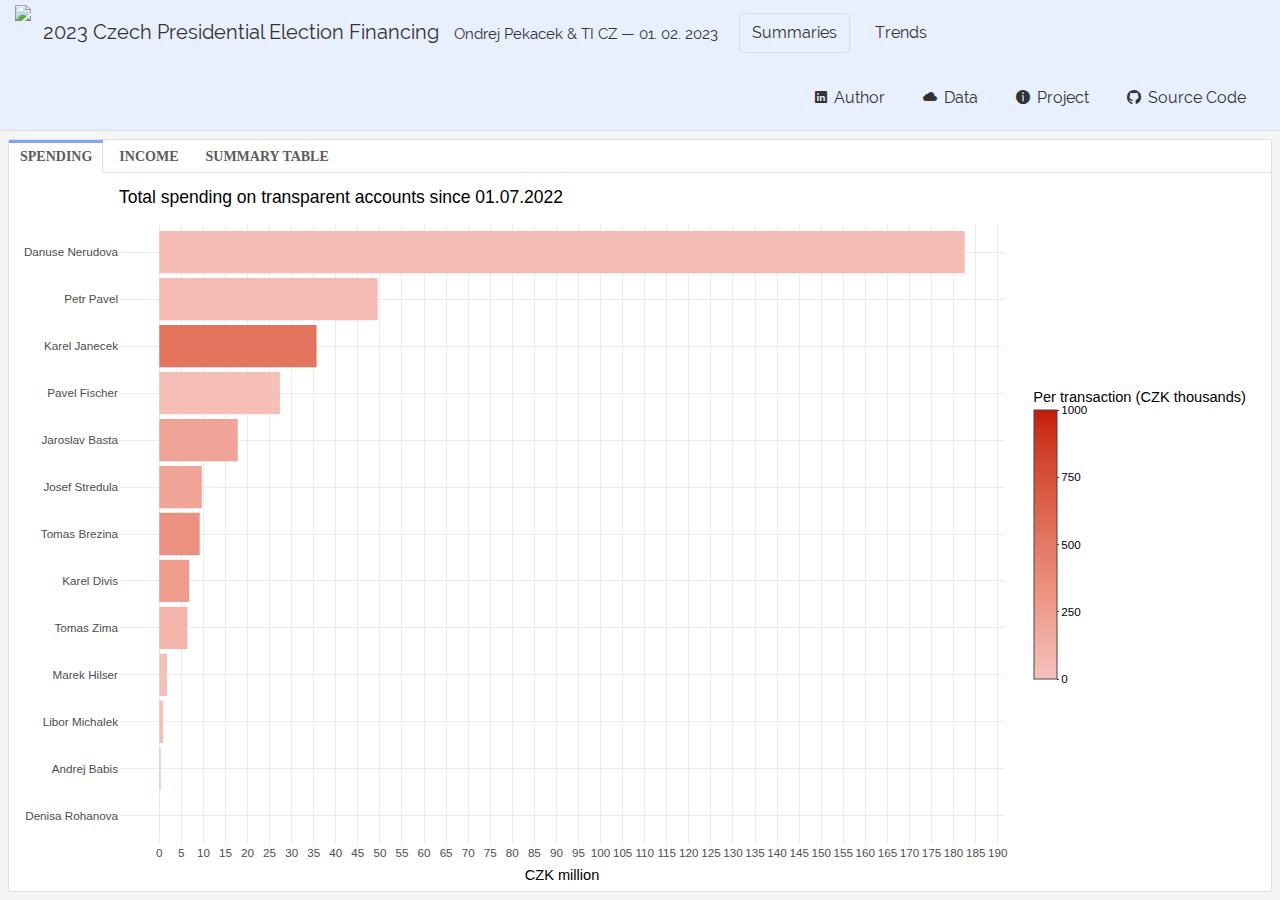
==== commit c05be2da: "GH Action Wed Feb  1 12:38:26 PM UTC 2023" ====
--- a/index.html
+++ b/index.html
@@ -195,7 +195,7 @@
 <span class="navbar-brand">
   2023 Czech Presidential Election Financing
   <span class="navbar-author">
-    Ondrej Pekacek &amp; TI CZ &mdash; 31. 01. 2023
+    Ondrej Pekacek &amp; TI CZ &mdash; 01. 02. 2023
     </span>
 </span>
 
@@ -1925,24 +1925,24 @@
 <div class="knitr-options" data-fig-width="576" data-fig-height="460">
 
 </div>
-<div class="plotly html-widget html-fill-item-overflow-hidden html-fill-item" id="htmlwidget-d2160689ad805f8349f2" style="width:576px;height:460.8px;"></div>
-<script type="application/json" data-for="htmlwidget-d2160689ad805f8349f2">{"x":{"data":[{"orientation":"v","width":0.04,"base":0.55,"x":[0.02],"y":[0.9],"text":"Election candidate: Denisa Rohanova <br>Total spending: 0.04 million CZK <br>Per transaction avg spend: 2.232 thousand CZK","type":"bar","textposition":"none","marker":{"autocolorscale":false,"color":"rgba(245,194,189,1)","line":{"width":1.88976377952756,"color":"transparent"}},"showlegend":false,"xaxis":"x","yaxis":"y","hoverinfo":"text","frame":null},{"orientation":"v","width":0.323,"base":1.55,"x":[0.1615],"y":[0.9],"text":"Election candidate: Andrej Babis <br>Total spending: 0.323 million CZK <br>Per transaction avg spend: 2.882 thousand CZK","type":"bar","textposition":"none","marker":{"autocolorscale":false,"color":"rgba(245,194,188,1)","line":{"width":1.88976377952756,"color":"transparent"}},"showlegend":false,"xaxis":"x","yaxis":"y","hoverinfo":"text","frame":null},{"orientation":"v","width":1.735,"base":3.55,"x":[0.8675],"y":[0.9],"text":"Election candidate: Marek Hilser <br>Total spending: 1.735 million CZK <br>Per transaction avg spend: 15.091 thousand CZK","type":"bar","textposition":"none","marker":{"autocolorscale":false,"color":"rgba(245,192,186,1)","line":{"width":1.88976377952756,"color":"transparent"}},"showlegend":false,"xaxis":"x","yaxis":"y","hoverinfo":"text","frame":null},{"orientation":"v","width":0.887,"base":2.55,"x":[0.4435],"y":[0.9],"text":"Election candidate: Libor Michalek <br>Total spending: 0.887 million CZK <br>Per transaction avg spend: 22.182 thousand CZK","type":"bar","textposition":"none","marker":{"autocolorscale":false,"color":"rgba(245,191,185,1)","line":{"width":1.88976377952756,"color":"transparent"}},"showlegend":false,"xaxis":"x","yaxis":"y","hoverinfo":"text","frame":null},{"orientation":"v","width":27.336,"base":9.55,"x":[13.668],"y":[0.899999999999999],"text":"Election candidate: Pavel Fischer <br>Total spending: 27.336 million CZK <br>Per transaction avg spend: 29.843 thousand CZK","type":"bar","textposition":"none","marker":{"autocolorscale":false,"color":"rgba(245,190,183,1)","line":{"width":1.88976377952756,"color":"transparent"}},"showlegend":false,"xaxis":"x","yaxis":"y","hoverinfo":"text","frame":null},{"orientation":"v","width":179.518,"base":12.55,"x":[89.759],"y":[0.899999999999999],"text":"Election candidate: Danuse Nerudova <br>Total spending: 179.518 million CZK <br>Per transaction avg spend: 40.188 thousand CZK","type":"bar","textposition":"none","marker":{"autocolorscale":false,"color":"rgba(244,188,181,1)","line":{"width":1.88976377952756,"color":"transparent"}},"showlegend":false,"xaxis":"x","yaxis":"y","hoverinfo":"text","frame":null},{"orientation":"v","width":48.113,"base":11.55,"x":[24.0565],"y":[0.899999999999999],"text":"Election candidate: Petr Pavel <br>Total spending: 48.113 million CZK <br>Per transaction avg spend: 52.468 thousand CZK","type":"bar","textposition":"none","marker":{"autocolorscale":false,"color":"rgba(244,186,179,1)","line":{"width":1.88976377952756,"color":"transparent"}},"showlegend":false,"xaxis":"x","yaxis":"y","hoverinfo":"text","frame":null},{"orientation":"v","width":6.371,"base":4.55,"x":[3.1855],"y":[0.9],"text":"Election candidate: Tomas Zima <br>Total spending: 6.371 million CZK <br>Per transaction avg spend: 99.544 thousand CZK","type":"bar","textposition":"none","marker":{"autocolorscale":false,"color":"rgba(243,179,170,1)","line":{"width":1.88976377952756,"color":"transparent"}},"showlegend":false,"xaxis":"x","yaxis":"y","hoverinfo":"text","frame":null},{"orientation":"v","width":9.636,"base":7.55,"x":[4.818],"y":[0.899999999999999],"text":"Election candidate: Josef Stredula <br>Total spending: 9.636 million CZK <br>Per transaction avg spend: 209.484 thousand CZK","type":"bar","textposition":"none","marker":{"autocolorscale":false,"color":"rgba(240,163,150,1)","line":{"width":1.88976377952756,"color":"transparent"}},"showlegend":false,"xaxis":"x","yaxis":"y","hoverinfo":"text","frame":null},{"orientation":"v","width":17.761,"base":8.55,"x":[8.8805],"y":[0.899999999999999],"text":"Election candidate: Jaroslav Basta <br>Total spending: 17.761 million CZK <br>Per transaction avg spend: 211.44 thousand CZK","type":"bar","textposition":"none","marker":{"autocolorscale":false,"color":"rgba(240,163,150,1)","line":{"width":1.88976377952756,"color":"transparent"}},"showlegend":false,"xaxis":"x","yaxis":"y","hoverinfo":"text","frame":null},{"orientation":"v","width":6.781,"base":5.55,"x":[3.3905],"y":[0.9],"text":"Election candidate: Karel Divis <br>Total spending: 6.781 million CZK <br>Per transaction avg spend: 260.795 thousand CZK","type":"bar","textposition":"none","marker":{"autocolorscale":false,"color":"rgba(239,156,141,1)","line":{"width":1.88976377952756,"color":"transparent"}},"showlegend":false,"xaxis":"x","yaxis":"y","hoverinfo":"text","frame":null},{"orientation":"v","width":9.158,"base":6.55,"x":[4.579],"y":[0.9],"text":"Election candidate: Tomas Brezina <br>Total spending: 9.158 million CZK <br>Per transaction avg spend: 339.176 thousand CZK","type":"bar","textposition":"none","marker":{"autocolorscale":false,"color":"rgba(236,144,127,1)","line":{"width":1.88976377952756,"color":"transparent"}},"showlegend":false,"xaxis":"x","yaxis":"y","hoverinfo":"text","frame":null},{"orientation":"v","width":35.527,"base":10.55,"x":[17.7635],"y":[0.899999999999999],"text":"Election candidate: Karel Janecek <br>Total spending: 35.527 million CZK <br>Per transaction avg spend: 538.283 thousand CZK","type":"bar","textposition":"none","marker":{"autocolorscale":false,"color":"rgba(227,114,92,1)","line":{"width":1.88976377952756,"color":"transparent"}},"showlegend":false,"xaxis":"x","yaxis":"y","hoverinfo":"text","frame":null},{"x":[0],"y":[1],"name":"99_501100b8cf7d4df73706aa0be183b880","type":"scatter","mode":"markers","opacity":0,"hoverinfo":"skip","showlegend":false,"marker":{"color":[0,1],"colorscale":[[0,"#F5C2BD"],[0.00334448160535117,"#F5C2BC"],[0.00668896321070234,"#F5C1BC"],[0.0100334448160535,"#F5C1BB"],[0.0133779264214047,"#F5C0BA"],[0.0167224080267559,"#F5C0BA"],[0.020066889632107,"#F5BFB9"],[0.0234113712374582,"#F5BFB9"],[0.0267558528428094,"#F5BEB8"],[0.0301003344481605,"#F5BEB7"],[0.0334448160535117,"#F4BDB7"],[0.0367892976588629,"#F4BDB6"],[0.040133779264214,"#F4BCB5"],[0.0434782608695652,"#F4BCB5"],[0.0468227424749164,"#F4BBB4"],[0.0501672240802676,"#F4BBB4"],[0.0535117056856187,"#F4BAB3"],[0.0568561872909699,"#F4BAB2"],[0.0602006688963211,"#F4B9B2"],[0.0635451505016722,"#F4B9B1"],[0.0668896321070234,"#F4B8B0"],[0.0702341137123746,"#F4B8B0"],[0.0735785953177258,"#F4B7AF"],[0.0769230769230769,"#F4B7AF"],[0.0802675585284281,"#F4B6AE"],[0.0836120401337793,"#F4B6AD"],[0.0869565217391304,"#F3B5AD"],[0.0903010033444816,"#F3B5AC"],[0.0936454849498328,"#F3B4AB"],[0.0969899665551839,"#F3B4AB"],[0.100334448160535,"#F3B3AA"],[0.103678929765886,"#F3B3AA"],[0.107023411371237,"#F3B2A9"],[0.110367892976589,"#F3B2A8"],[0.11371237458194,"#F3B1A8"],[0.117056856187291,"#F3B1A7"],[0.120401337792642,"#F3B0A6"],[0.123745819397993,"#F3B0A6"],[0.127090301003344,"#F3AFA5"],[0.130434782608696,"#F3AFA5"],[0.133779264214047,"#F2AEA4"],[0.137123745819398,"#F2AEA3"],[0.140468227424749,"#F2ADA3"],[0.1438127090301,"#F2ADA2"],[0.147157190635452,"#F2ACA2"],[0.150501672240803,"#F2ACA1"],[0.153846153846154,"#F2ABA0"],[0.157190635451505,"#F2ABA0"],[0.160535117056856,"#F2AA9F"],[0.163879598662207,"#F2AA9E"],[0.167224080267559,"#F2A99E"],[0.17056856187291,"#F1A99D"],[0.173913043478261,"#F1A99D"],[0.177257525083612,"#F1A89C"],[0.180602006688963,"#F1A89B"],[0.183946488294314,"#F1A79B"],[0.187290969899666,"#F1A79A"],[0.190635451505017,"#F1A69A"],[0.193979933110368,"#F1A699"],[0.197324414715719,"#F1A598"],[0.20066889632107,"#F1A598"],[0.204013377926421,"#F1A497"],[0.207357859531773,"#F0A496"],[0.210702341137124,"#F0A396"],[0.214046822742475,"#F0A395"],[0.217391304347826,"#F0A295"],[0.220735785953177,"#F0A294"],[0.224080267558528,"#F0A193"],[0.22742474916388,"#F0A193"],[0.230769230769231,"#F0A092"],[0.234113712374582,"#F0A092"],[0.237458193979933,"#EF9F91"],[0.240802675585284,"#EF9F90"],[0.244147157190635,"#EF9E90"],[0.247491638795987,"#EF9E8F"],[0.250836120401338,"#EF9D8F"],[0.254180602006689,"#EF9D8E"],[0.25752508361204,"#EF9C8D"],[0.260869565217391,"#EF9C8D"],[0.264214046822742,"#EF9B8C"],[0.267558528428094,"#EE9B8C"],[0.270903010033445,"#EE9A8B"],[0.274247491638796,"#EE9A8A"],[0.277591973244147,"#EE998A"],[0.280936454849498,"#EE9989"],[0.284280936454849,"#EE9888"],[0.287625418060201,"#EE9888"],[0.290969899665552,"#EE9787"],[0.294314381270903,"#EE9787"],[0.297658862876254,"#ED9686"],[0.301003344481605,"#ED9685"],[0.304347826086956,"#ED9585"],[0.307692307692308,"#ED9584"],[0.311036789297659,"#ED9484"],[0.31438127090301,"#ED9483"],[0.317725752508361,"#ED9382"],[0.321070234113712,"#ED9382"],[0.324414715719064,"#EC9281"],[0.327759197324415,"#EC9281"],[0.331103678929766,"#EC9180"],[0.334448160535117,"#EC917F"],[0.337792642140468,"#EC907F"],[0.341137123745819,"#EC907E"],[0.344481605351171,"#EC8F7E"],[0.347826086956522,"#EC8F7D"],[0.351170568561873,"#EB8E7D"],[0.354515050167224,"#EB8E7C"],[0.357859531772575,"#EB8D7B"],[0.361204013377926,"#EB8D7B"],[0.364548494983278,"#EB8C7A"],[0.367892976588629,"#EB8C7A"],[0.37123745819398,"#EB8B79"],[0.374581939799331,"#EA8B78"],[0.377926421404682,"#EA8A78"],[0.381270903010033,"#EA8A77"],[0.384615384615385,"#EA8977"],[0.387959866220736,"#EA8976"],[0.391304347826087,"#EA8875"],[0.394648829431438,"#EA8875"],[0.397993311036789,"#E98774"],[0.40133779264214,"#E98774"],[0.404682274247492,"#E98673"],[0.408026755852843,"#E98672"],[0.411371237458194,"#E98572"],[0.414715719063545,"#E98571"],[0.418060200668896,"#E98471"],[0.421404682274247,"#E88470"],[0.424749163879599,"#E8836F"],[0.42809364548495,"#E8836F"],[0.431438127090301,"#E8826E"],[0.434782608695652,"#E8826E"],[0.438127090301003,"#E8816D"],[0.441471571906355,"#E8816D"],[0.444816053511706,"#E7806C"],[0.448160535117057,"#E7806B"],[0.451505016722408,"#E77F6B"],[0.454849498327759,"#E77F6A"],[0.45819397993311,"#E77E6A"],[0.461538461538462,"#E77E69"],[0.464882943143813,"#E67D68"],[0.468227424749164,"#E67D68"],[0.471571906354515,"#E67C67"],[0.474916387959866,"#E67C67"],[0.478260869565217,"#E67B66"],[0.481605351170569,"#E67B66"],[0.48494983277592,"#E57A65"],[0.488294314381271,"#E57A64"],[0.491638795986622,"#E57964"],[0.494983277591973,"#E57963"],[0.498327759197324,"#E57863"],[0.501672240802676,"#E57862"],[0.505016722408027,"#E47761"],[0.508361204013378,"#E47761"],[0.511705685618729,"#E47660"],[0.51505016722408,"#E47660"],[0.518394648829431,"#E4755F"],[0.521739130434783,"#E4755F"],[0.525083612040134,"#E3745E"],[0.528428093645485,"#E3745D"],[0.531772575250836,"#E3735D"],[0.535117056856187,"#E3735C"],[0.538461538461538,"#E3725C"],[0.54180602006689,"#E3725B"],[0.545150501672241,"#E2715B"],[0.548494983277592,"#E2715A"],[0.551839464882943,"#E27059"],[0.555183946488294,"#E27059"],[0.558528428093646,"#E26F58"],[0.561872909698997,"#E26F58"],[0.565217391304348,"#E16E57"],[0.568561872909699,"#E16E57"],[0.57190635451505,"#E16D56"],[0.575250836120401,"#E16D55"],[0.578595317725752,"#E16C55"],[0.581939799331104,"#E06C54"],[0.585284280936455,"#E06B54"],[0.588628762541806,"#E06A53"],[0.591973244147157,"#E06A53"],[0.595317725752508,"#E06952"],[0.59866220735786,"#E06951"],[0.602006688963211,"#DF6851"],[0.605351170568562,"#DF6850"],[0.608695652173913,"#DF6750"],[0.612040133779264,"#DF674F"],[0.615384615384615,"#DF664F"],[0.618729096989967,"#DE664E"],[0.622073578595318,"#DE654D"],[0.625418060200669,"#DE654D"],[0.62876254180602,"#DE644C"],[0.632107023411371,"#DE644C"],[0.635451505016722,"#DD634B"],[0.638795986622074,"#DD634B"],[0.642140468227425,"#DD624A"],[0.645484949832776,"#DD6249"],[0.648829431438127,"#DD6149"],[0.652173913043478,"#DD6048"],[0.655518394648829,"#DC6048"],[0.658862876254181,"#DC5F47"],[0.662207357859532,"#DC5F47"],[0.665551839464883,"#DC5E46"],[0.668896321070234,"#DC5E45"],[0.672240802675585,"#DB5D45"],[0.675585284280936,"#DB5D44"],[0.678929765886288,"#DB5C44"],[0.682274247491639,"#DB5C43"],[0.68561872909699,"#DB5B43"],[0.688963210702341,"#DA5B42"],[0.692307692307692,"#DA5A41"],[0.695652173913043,"#DA5941"],[0.698996655518395,"#DA5940"],[0.702341137123746,"#DA5840"],[0.705685618729097,"#D9583F"],[0.709030100334448,"#D9573F"],[0.712374581939799,"#D9573E"],[0.71571906354515,"#D9563E"],[0.719063545150502,"#D8563D"],[0.722408026755853,"#D8553C"],[0.725752508361204,"#D8543C"],[0.729096989966555,"#D8543B"],[0.732441471571906,"#D8533B"],[0.735785953177257,"#D7533A"],[0.739130434782609,"#D7523A"],[0.74247491638796,"#D75239"],[0.745819397993311,"#D75138"],[0.749163879598662,"#D75038"],[0.752508361204013,"#D65037"],[0.755852842809365,"#D64F37"],[0.759197324414716,"#D64F36"],[0.762541806020067,"#D64E36"],[0.765886287625418,"#D64E35"],[0.769230769230769,"#D54D34"],[0.77257525083612,"#D54C34"],[0.775919732441471,"#D54C33"],[0.779264214046823,"#D54B33"],[0.782608695652174,"#D44B32"],[0.785953177257525,"#D44A32"],[0.789297658862876,"#D44A31"],[0.792642140468227,"#D44931"],[0.795986622073579,"#D44830"],[0.79933110367893,"#D3482F"],[0.802675585284281,"#D3472F"],[0.806020066889632,"#D3472E"],[0.809364548494983,"#D3462E"],[0.812709030100334,"#D2452D"],[0.816053511705686,"#D2452D"],[0.819397993311037,"#D2442C"],[0.822742474916388,"#D2432B"],[0.826086956521739,"#D2432B"],[0.82943143812709,"#D1422A"],[0.832775919732441,"#D1422A"],[0.836120401337793,"#D14129"],[0.839464882943144,"#D14029"],[0.842809364548495,"#D04028"],[0.846153846153846,"#D03F27"],[0.849498327759197,"#D03E27"],[0.852842809364549,"#D03E26"],[0.8561872909699,"#CF3D26"],[0.859531772575251,"#CF3C25"],[0.862876254180602,"#CF3C24"],[0.866220735785953,"#CF3B24"],[0.869565217391304,"#CF3A23"],[0.872909698996655,"#CE3A23"],[0.876254180602007,"#CE3922"],[0.879598662207358,"#CE3822"],[0.882943143812709,"#CE3821"],[0.88628762541806,"#CD3720"],[0.889632107023411,"#CD3620"],[0.892976588628763,"#CD361F"],[0.896321070234114,"#CD351F"],[0.899665551839465,"#CC341E"],[0.903010033444816,"#CC341D"],[0.906354515050167,"#CC331D"],[0.909698996655518,"#CC321C"],[0.91304347826087,"#CB311C"],[0.916387959866221,"#CB311B"],[0.919732441471572,"#CB301A"],[0.923076923076923,"#CB2F1A"],[0.926421404682274,"#CA2E19"],[0.929765886287625,"#CA2E19"],[0.933110367892977,"#CA2D18"],[0.936454849498328,"#CA2C17"],[0.939799331103679,"#C92B17"],[0.94314381270903,"#C92A16"],[0.946488294314381,"#C92A15"],[0.949832775919732,"#C92915"],[0.953177257525084,"#C92814"],[0.956521739130435,"#C82713"],[0.959866220735786,"#C82613"],[0.963210702341137,"#C82512"],[0.966555183946488,"#C82411"],[0.969899665551839,"#C72311"],[0.973244147157191,"#C72210"],[0.976588628762542,"#C7210F"],[0.979933110367893,"#C7200F"],[0.983277591973244,"#C61F0E"],[0.986622073578595,"#C61E0D"],[0.989966555183946,"#C61D0C"],[0.993311036789298,"#C61C0C"],[0.996655518394649,"#C51B0B"],[1,"#C51A0A"]],"colorbar":{"bgcolor":null,"bordercolor":null,"borderwidth":0,"thickness":23.04,"title":"Per transaction (CZK thousands)","titlefont":{"color":"rgba(0,0,0,1)","family":"","size":14.6118721461187},"tickmode":"array","ticktext":["0","250","500","750","1000"],"tickvals":[0,0.25,0.5,0.75,1],"tickfont":{"color":"rgba(0,0,0,1)","family":"","size":11.689497716895},"ticklen":2,"len":0.5}},"xaxis":"x","yaxis":"y","frame":null}],"layout":{"margin":{"t":42.6825491363907,"r":7.30593607305936,"b":39.1026404605916,"l":98.6301369863014},"font":{"color":"rgba(0,0,0,1)","family":"","size":14.6118721461187},"title":{"text":"Total spending on transparent accounts since 01.07.2022","font":{"color":"rgba(0,0,0,1)","family":"","size":17.5342465753425},"x":0,"xref":"paper"},"xaxis":{"domain":[0,1],"automargin":true,"type":"linear","autorange":false,"range":[-8.9759,188.4939],"tickmode":"array","ticktext":[0,5,10,15,20,25,30,35,40,45,50,55,60,65,70,75,80,85,90,95,100,105,110,115,120,125,130,135,140,145,150,155,160,165,170,175,180,185],"tickvals":[0,5,10,15,20,25,30,35,40,45,50,55,60,65,70,75,80,85,90,95,100,105,110,115,120,125,130,135,140,145,150,155,160,165,170,175,180,185],"categoryorder":"array","categoryarray":[0,5,10,15,20,25,30,35,40,45,50,55,60,65,70,75,80,85,90,95,100,105,110,115,120,125,130,135,140,145,150,155,160,165,170,175,180,185],"nticks":null,"ticks":"","tickcolor":null,"ticklen":3.65296803652968,"tickwidth":0,"showticklabels":true,"tickfont":{"color":"rgba(77,77,77,1)","family":"","size":11.689497716895},"tickangle":-0,"showline":false,"linecolor":null,"linewidth":0,"showgrid":true,"gridcolor":"rgba(235,235,235,1)","gridwidth":0.66417600664176,"zeroline":false,"anchor":"y","title":{"text":"CZK million","font":{"color":"rgba(0,0,0,1)","family":"","size":14.6118721461187}},"hoverformat":".2f"},"yaxis":{"domain":[0,1],"automargin":true,"type":"linear","autorange":false,"range":[0.4,13.6],"tickmode":"array","ticktext":["Denisa Rohanova","Andrej Babis","Libor Michalek","Marek Hilser","Tomas Zima","Karel Divis","Tomas Brezina","Josef Stredula","Jaroslav Basta","Pavel Fischer","Karel Janecek","Petr Pavel","Danuse Nerudova"],"tickvals":[1,2,3,4,5,6,7,8,9,10,11,12,13],"categoryorder":"array","categoryarray":["Denisa Rohanova","Andrej Babis","Libor Michalek","Marek Hilser","Tomas Zima","Karel Divis","Tomas Brezina","Josef Stredula","Jaroslav Basta","Pavel Fischer","Karel Janecek","Petr Pavel","Danuse Nerudova"],"nticks":null,"ticks":"","tickcolor":null,"ticklen":3.65296803652968,"tickwidth":0,"showticklabels":true,"tickfont":{"color":"rgba(77,77,77,1)","family":"","size":11.689497716895},"tickangle":-0,"showline":false,"linecolor":null,"linewidth":0,"showgrid":true,"gridcolor":"rgba(235,235,235,1)","gridwidth":0.66417600664176,"zeroline":false,"anchor":"x","title":{"text":[],"font":{"color":"rgba(0,0,0,1)","family":"","size":14.6118721461187}},"hoverformat":".2f"},"shapes":[{"type":"rect","fillcolor":null,"line":{"color":null,"width":0,"linetype":[]},"yref":"paper","xref":"paper","x0":0,"x1":1,"y0":0,"y1":1}],"showlegend":false,"legend":{"bgcolor":null,"bordercolor":null,"borderwidth":0,"font":{"color":"rgba(0,0,0,1)","family":"","size":11.689497716895},"title":{"text":"","font":{"color":"rgba(0,0,0,1)","family":"","size":14.6118721461187}}},"hovermode":"closest","barmode":"relative"},"config":{"doubleClick":"reset","modeBarButtonsToAdd":["hoverclosest","hovercompare"],"showSendToCloud":false,"displaylogo":false},"source":"A","attrs":{"2222ba51421":{"x":{},"y":{},"fill":{},"text":{},"type":"bar"}},"cur_data":"2222ba51421","visdat":{"2222ba51421":["function (y) ","x"]},"highlight":{"on":"plotly_click","persistent":false,"dynamic":false,"selectize":false,"opacityDim":0.2,"selected":{"opacity":1},"debounce":0},"shinyEvents":["plotly_hover","plotly_click","plotly_selected","plotly_relayout","plotly_brushed","plotly_brushing","plotly_clickannotation","plotly_doubleclick","plotly_deselect","plotly_afterplot","plotly_sunburstclick"],"base_url":"https://plot.ly"},"evals":[],"jsHooks":[]}</script>
+<div class="plotly html-widget html-fill-item-overflow-hidden html-fill-item" id="htmlwidget-213560a908559779e818" style="width:576px;height:460.8px;"></div>
+<script type="application/json" data-for="htmlwidget-213560a908559779e818">{"x":{"data":[{"orientation":"v","width":0.04,"base":0.55,"x":[0.02],"y":[0.9],"text":"Election candidate: Denisa Rohanova <br>Total spending: 0.04 million CZK <br>Per transaction avg spend: 2.118 thousand CZK","type":"bar","textposition":"none","marker":{"autocolorscale":false,"color":"rgba(245,194,189,1)","line":{"width":1.88976377952756,"color":"transparent"}},"showlegend":false,"xaxis":"x","yaxis":"y","hoverinfo":"text","frame":null},{"orientation":"v","width":0.323,"base":1.55,"x":[0.1615],"y":[0.9],"text":"Election candidate: Andrej Babis <br>Total spending: 0.323 million CZK <br>Per transaction avg spend: 2.783 thousand CZK","type":"bar","textposition":"none","marker":{"autocolorscale":false,"color":"rgba(245,194,188,1)","line":{"width":1.88976377952756,"color":"transparent"}},"showlegend":false,"xaxis":"x","yaxis":"y","hoverinfo":"text","frame":null},{"orientation":"v","width":1.736,"base":3.55,"x":[0.868],"y":[0.9],"text":"Election candidate: Marek Hilser <br>Total spending: 1.736 million CZK <br>Per transaction avg spend: 14.963 thousand CZK","type":"bar","textposition":"none","marker":{"autocolorscale":false,"color":"rgba(245,192,186,1)","line":{"width":1.88976377952756,"color":"transparent"}},"showlegend":false,"xaxis":"x","yaxis":"y","hoverinfo":"text","frame":null},{"orientation":"v","width":0.887,"base":2.55,"x":[0.4435],"y":[0.9],"text":"Election candidate: Libor Michalek <br>Total spending: 0.887 million CZK <br>Per transaction avg spend: 22.182 thousand CZK","type":"bar","textposition":"none","marker":{"autocolorscale":false,"color":"rgba(245,191,185,1)","line":{"width":1.88976377952756,"color":"transparent"}},"showlegend":false,"xaxis":"x","yaxis":"y","hoverinfo":"text","frame":null},{"orientation":"v","width":27.337,"base":9.55,"x":[13.6685],"y":[0.899999999999999],"text":"Election candidate: Pavel Fischer <br>Total spending: 27.337 million CZK <br>Per transaction avg spend: 29.812 thousand CZK","type":"bar","textposition":"none","marker":{"autocolorscale":false,"color":"rgba(245,190,183,1)","line":{"width":1.88976377952756,"color":"transparent"}},"showlegend":false,"xaxis":"x","yaxis":"y","hoverinfo":"text","frame":null},{"orientation":"v","width":182.525,"base":12.55,"x":[91.2625],"y":[0.899999999999999],"text":"Election candidate: Danuse Nerudova <br>Total spending: 182.525 million CZK <br>Per transaction avg spend: 40.588 thousand CZK","type":"bar","textposition":"none","marker":{"autocolorscale":false,"color":"rgba(244,188,181,1)","line":{"width":1.88976377952756,"color":"transparent"}},"showlegend":false,"xaxis":"x","yaxis":"y","hoverinfo":"text","frame":null},{"orientation":"v","width":49.496,"base":11.55,"x":[24.748],"y":[0.899999999999999],"text":"Election candidate: Petr Pavel <br>Total spending: 49.496 million CZK <br>Per transaction avg spend: 51.72 thousand CZK","type":"bar","textposition":"none","marker":{"autocolorscale":false,"color":"rgba(244,186,179,1)","line":{"width":1.88976377952756,"color":"transparent"}},"showlegend":false,"xaxis":"x","yaxis":"y","hoverinfo":"text","frame":null},{"orientation":"v","width":6.381,"base":4.55,"x":[3.1905],"y":[0.9],"text":"Election candidate: Tomas Zima <br>Total spending: 6.381 million CZK <br>Per transaction avg spend: 95.233 thousand CZK","type":"bar","textposition":"none","marker":{"autocolorscale":false,"color":"rgba(243,180,171,1)","line":{"width":1.88976377952756,"color":"transparent"}},"showlegend":false,"xaxis":"x","yaxis":"y","hoverinfo":"text","frame":null},{"orientation":"v","width":9.65,"base":7.55,"x":[4.825],"y":[0.899999999999999],"text":"Election candidate: Josef Stredula <br>Total spending: 9.65 million CZK <br>Per transaction avg spend: 205.322 thousand CZK","type":"bar","textposition":"none","marker":{"autocolorscale":false,"color":"rgba(240,164,151,1)","line":{"width":1.88976377952756,"color":"transparent"}},"showlegend":false,"xaxis":"x","yaxis":"y","hoverinfo":"text","frame":null},{"orientation":"v","width":17.786,"base":8.55,"x":[8.893],"y":[0.899999999999999],"text":"Election candidate: Jaroslav Basta <br>Total spending: 17.786 million CZK <br>Per transaction avg spend: 206.818 thousand CZK","type":"bar","textposition":"none","marker":{"autocolorscale":false,"color":"rgba(240,164,151,1)","line":{"width":1.88976377952756,"color":"transparent"}},"showlegend":false,"xaxis":"x","yaxis":"y","hoverinfo":"text","frame":null},{"orientation":"v","width":6.781,"base":5.55,"x":[3.3905],"y":[0.9],"text":"Election candidate: Karel Divis <br>Total spending: 6.781 million CZK <br>Per transaction avg spend: 260.795 thousand CZK","type":"bar","textposition":"none","marker":{"autocolorscale":false,"color":"rgba(239,156,141,1)","line":{"width":1.88976377952756,"color":"transparent"}},"showlegend":false,"xaxis":"x","yaxis":"y","hoverinfo":"text","frame":null},{"orientation":"v","width":9.158,"base":6.55,"x":[4.579],"y":[0.9],"text":"Election candidate: Tomas Brezina <br>Total spending: 9.158 million CZK <br>Per transaction avg spend: 339.176 thousand CZK","type":"bar","textposition":"none","marker":{"autocolorscale":false,"color":"rgba(236,144,127,1)","line":{"width":1.88976377952756,"color":"transparent"}},"showlegend":false,"xaxis":"x","yaxis":"y","hoverinfo":"text","frame":null},{"orientation":"v","width":35.648,"base":10.55,"x":[17.824],"y":[0.899999999999999],"text":"Election candidate: Karel Janecek <br>Total spending: 35.648 million CZK <br>Per transaction avg spend: 524.232 thousand CZK","type":"bar","textposition":"none","marker":{"autocolorscale":false,"color":"rgba(228,116,94,1)","line":{"width":1.88976377952756,"color":"transparent"}},"showlegend":false,"xaxis":"x","yaxis":"y","hoverinfo":"text","frame":null},{"x":[0],"y":[1],"name":"99_501100b8cf7d4df73706aa0be183b880","type":"scatter","mode":"markers","opacity":0,"hoverinfo":"skip","showlegend":false,"marker":{"color":[0,1],"colorscale":[[0,"#F5C2BD"],[0.00334448160535117,"#F5C2BC"],[0.00668896321070234,"#F5C1BC"],[0.0100334448160535,"#F5C1BB"],[0.0133779264214047,"#F5C0BA"],[0.0167224080267559,"#F5C0BA"],[0.020066889632107,"#F5BFB9"],[0.0234113712374582,"#F5BFB9"],[0.0267558528428094,"#F5BEB8"],[0.0301003344481605,"#F5BEB7"],[0.0334448160535117,"#F4BDB7"],[0.0367892976588629,"#F4BDB6"],[0.040133779264214,"#F4BCB5"],[0.0434782608695652,"#F4BCB5"],[0.0468227424749164,"#F4BBB4"],[0.0501672240802676,"#F4BBB4"],[0.0535117056856187,"#F4BAB3"],[0.0568561872909699,"#F4BAB2"],[0.0602006688963211,"#F4B9B2"],[0.0635451505016722,"#F4B9B1"],[0.0668896321070234,"#F4B8B0"],[0.0702341137123746,"#F4B8B0"],[0.0735785953177258,"#F4B7AF"],[0.0769230769230769,"#F4B7AF"],[0.0802675585284281,"#F4B6AE"],[0.0836120401337793,"#F4B6AD"],[0.0869565217391304,"#F3B5AD"],[0.0903010033444816,"#F3B5AC"],[0.0936454849498328,"#F3B4AB"],[0.0969899665551839,"#F3B4AB"],[0.100334448160535,"#F3B3AA"],[0.103678929765886,"#F3B3AA"],[0.107023411371237,"#F3B2A9"],[0.110367892976589,"#F3B2A8"],[0.11371237458194,"#F3B1A8"],[0.117056856187291,"#F3B1A7"],[0.120401337792642,"#F3B0A6"],[0.123745819397993,"#F3B0A6"],[0.127090301003344,"#F3AFA5"],[0.130434782608696,"#F3AFA5"],[0.133779264214047,"#F2AEA4"],[0.137123745819398,"#F2AEA3"],[0.140468227424749,"#F2ADA3"],[0.1438127090301,"#F2ADA2"],[0.147157190635452,"#F2ACA2"],[0.150501672240803,"#F2ACA1"],[0.153846153846154,"#F2ABA0"],[0.157190635451505,"#F2ABA0"],[0.160535117056856,"#F2AA9F"],[0.163879598662207,"#F2AA9E"],[0.167224080267559,"#F2A99E"],[0.17056856187291,"#F1A99D"],[0.173913043478261,"#F1A99D"],[0.177257525083612,"#F1A89C"],[0.180602006688963,"#F1A89B"],[0.183946488294314,"#F1A79B"],[0.187290969899666,"#F1A79A"],[0.190635451505017,"#F1A69A"],[0.193979933110368,"#F1A699"],[0.197324414715719,"#F1A598"],[0.20066889632107,"#F1A598"],[0.204013377926421,"#F1A497"],[0.207357859531773,"#F0A496"],[0.210702341137124,"#F0A396"],[0.214046822742475,"#F0A395"],[0.217391304347826,"#F0A295"],[0.220735785953177,"#F0A294"],[0.224080267558528,"#F0A193"],[0.22742474916388,"#F0A193"],[0.230769230769231,"#F0A092"],[0.234113712374582,"#F0A092"],[0.237458193979933,"#EF9F91"],[0.240802675585284,"#EF9F90"],[0.244147157190635,"#EF9E90"],[0.247491638795987,"#EF9E8F"],[0.250836120401338,"#EF9D8F"],[0.254180602006689,"#EF9D8E"],[0.25752508361204,"#EF9C8D"],[0.260869565217391,"#EF9C8D"],[0.264214046822742,"#EF9B8C"],[0.267558528428094,"#EE9B8C"],[0.270903010033445,"#EE9A8B"],[0.274247491638796,"#EE9A8A"],[0.277591973244147,"#EE998A"],[0.280936454849498,"#EE9989"],[0.284280936454849,"#EE9888"],[0.287625418060201,"#EE9888"],[0.290969899665552,"#EE9787"],[0.294314381270903,"#EE9787"],[0.297658862876254,"#ED9686"],[0.301003344481605,"#ED9685"],[0.304347826086956,"#ED9585"],[0.307692307692308,"#ED9584"],[0.311036789297659,"#ED9484"],[0.31438127090301,"#ED9483"],[0.317725752508361,"#ED9382"],[0.321070234113712,"#ED9382"],[0.324414715719064,"#EC9281"],[0.327759197324415,"#EC9281"],[0.331103678929766,"#EC9180"],[0.334448160535117,"#EC917F"],[0.337792642140468,"#EC907F"],[0.341137123745819,"#EC907E"],[0.344481605351171,"#EC8F7E"],[0.347826086956522,"#EC8F7D"],[0.351170568561873,"#EB8E7D"],[0.354515050167224,"#EB8E7C"],[0.357859531772575,"#EB8D7B"],[0.361204013377926,"#EB8D7B"],[0.364548494983278,"#EB8C7A"],[0.367892976588629,"#EB8C7A"],[0.37123745819398,"#EB8B79"],[0.374581939799331,"#EA8B78"],[0.377926421404682,"#EA8A78"],[0.381270903010033,"#EA8A77"],[0.384615384615385,"#EA8977"],[0.387959866220736,"#EA8976"],[0.391304347826087,"#EA8875"],[0.394648829431438,"#EA8875"],[0.397993311036789,"#E98774"],[0.40133779264214,"#E98774"],[0.404682274247492,"#E98673"],[0.408026755852843,"#E98672"],[0.411371237458194,"#E98572"],[0.414715719063545,"#E98571"],[0.418060200668896,"#E98471"],[0.421404682274247,"#E88470"],[0.424749163879599,"#E8836F"],[0.42809364548495,"#E8836F"],[0.431438127090301,"#E8826E"],[0.434782608695652,"#E8826E"],[0.438127090301003,"#E8816D"],[0.441471571906355,"#E8816D"],[0.444816053511706,"#E7806C"],[0.448160535117057,"#E7806B"],[0.451505016722408,"#E77F6B"],[0.454849498327759,"#E77F6A"],[0.45819397993311,"#E77E6A"],[0.461538461538462,"#E77E69"],[0.464882943143813,"#E67D68"],[0.468227424749164,"#E67D68"],[0.471571906354515,"#E67C67"],[0.474916387959866,"#E67C67"],[0.478260869565217,"#E67B66"],[0.481605351170569,"#E67B66"],[0.48494983277592,"#E57A65"],[0.488294314381271,"#E57A64"],[0.491638795986622,"#E57964"],[0.494983277591973,"#E57963"],[0.498327759197324,"#E57863"],[0.501672240802676,"#E57862"],[0.505016722408027,"#E47761"],[0.508361204013378,"#E47761"],[0.511705685618729,"#E47660"],[0.51505016722408,"#E47660"],[0.518394648829431,"#E4755F"],[0.521739130434783,"#E4755F"],[0.525083612040134,"#E3745E"],[0.528428093645485,"#E3745D"],[0.531772575250836,"#E3735D"],[0.535117056856187,"#E3735C"],[0.538461538461538,"#E3725C"],[0.54180602006689,"#E3725B"],[0.545150501672241,"#E2715B"],[0.548494983277592,"#E2715A"],[0.551839464882943,"#E27059"],[0.555183946488294,"#E27059"],[0.558528428093646,"#E26F58"],[0.561872909698997,"#E26F58"],[0.565217391304348,"#E16E57"],[0.568561872909699,"#E16E57"],[0.57190635451505,"#E16D56"],[0.575250836120401,"#E16D55"],[0.578595317725752,"#E16C55"],[0.581939799331104,"#E06C54"],[0.585284280936455,"#E06B54"],[0.588628762541806,"#E06A53"],[0.591973244147157,"#E06A53"],[0.595317725752508,"#E06952"],[0.59866220735786,"#E06951"],[0.602006688963211,"#DF6851"],[0.605351170568562,"#DF6850"],[0.608695652173913,"#DF6750"],[0.612040133779264,"#DF674F"],[0.615384615384615,"#DF664F"],[0.618729096989967,"#DE664E"],[0.622073578595318,"#DE654D"],[0.625418060200669,"#DE654D"],[0.62876254180602,"#DE644C"],[0.632107023411371,"#DE644C"],[0.635451505016722,"#DD634B"],[0.638795986622074,"#DD634B"],[0.642140468227425,"#DD624A"],[0.645484949832776,"#DD6249"],[0.648829431438127,"#DD6149"],[0.652173913043478,"#DD6048"],[0.655518394648829,"#DC6048"],[0.658862876254181,"#DC5F47"],[0.662207357859532,"#DC5F47"],[0.665551839464883,"#DC5E46"],[0.668896321070234,"#DC5E45"],[0.672240802675585,"#DB5D45"],[0.675585284280936,"#DB5D44"],[0.678929765886288,"#DB5C44"],[0.682274247491639,"#DB5C43"],[0.68561872909699,"#DB5B43"],[0.688963210702341,"#DA5B42"],[0.692307692307692,"#DA5A41"],[0.695652173913043,"#DA5941"],[0.698996655518395,"#DA5940"],[0.702341137123746,"#DA5840"],[0.705685618729097,"#D9583F"],[0.709030100334448,"#D9573F"],[0.712374581939799,"#D9573E"],[0.71571906354515,"#D9563E"],[0.719063545150502,"#D8563D"],[0.722408026755853,"#D8553C"],[0.725752508361204,"#D8543C"],[0.729096989966555,"#D8543B"],[0.732441471571906,"#D8533B"],[0.735785953177257,"#D7533A"],[0.739130434782609,"#D7523A"],[0.74247491638796,"#D75239"],[0.745819397993311,"#D75138"],[0.749163879598662,"#D75038"],[0.752508361204013,"#D65037"],[0.755852842809365,"#D64F37"],[0.759197324414716,"#D64F36"],[0.762541806020067,"#D64E36"],[0.765886287625418,"#D64E35"],[0.769230769230769,"#D54D34"],[0.77257525083612,"#D54C34"],[0.775919732441471,"#D54C33"],[0.779264214046823,"#D54B33"],[0.782608695652174,"#D44B32"],[0.785953177257525,"#D44A32"],[0.789297658862876,"#D44A31"],[0.792642140468227,"#D44931"],[0.795986622073579,"#D44830"],[0.79933110367893,"#D3482F"],[0.802675585284281,"#D3472F"],[0.806020066889632,"#D3472E"],[0.809364548494983,"#D3462E"],[0.812709030100334,"#D2452D"],[0.816053511705686,"#D2452D"],[0.819397993311037,"#D2442C"],[0.822742474916388,"#D2432B"],[0.826086956521739,"#D2432B"],[0.82943143812709,"#D1422A"],[0.832775919732441,"#D1422A"],[0.836120401337793,"#D14129"],[0.839464882943144,"#D14029"],[0.842809364548495,"#D04028"],[0.846153846153846,"#D03F27"],[0.849498327759197,"#D03E27"],[0.852842809364549,"#D03E26"],[0.8561872909699,"#CF3D26"],[0.859531772575251,"#CF3C25"],[0.862876254180602,"#CF3C24"],[0.866220735785953,"#CF3B24"],[0.869565217391304,"#CF3A23"],[0.872909698996655,"#CE3A23"],[0.876254180602007,"#CE3922"],[0.879598662207358,"#CE3822"],[0.882943143812709,"#CE3821"],[0.88628762541806,"#CD3720"],[0.889632107023411,"#CD3620"],[0.892976588628763,"#CD361F"],[0.896321070234114,"#CD351F"],[0.899665551839465,"#CC341E"],[0.903010033444816,"#CC341D"],[0.906354515050167,"#CC331D"],[0.909698996655518,"#CC321C"],[0.91304347826087,"#CB311C"],[0.916387959866221,"#CB311B"],[0.919732441471572,"#CB301A"],[0.923076923076923,"#CB2F1A"],[0.926421404682274,"#CA2E19"],[0.929765886287625,"#CA2E19"],[0.933110367892977,"#CA2D18"],[0.936454849498328,"#CA2C17"],[0.939799331103679,"#C92B17"],[0.94314381270903,"#C92A16"],[0.946488294314381,"#C92A15"],[0.949832775919732,"#C92915"],[0.953177257525084,"#C92814"],[0.956521739130435,"#C82713"],[0.959866220735786,"#C82613"],[0.963210702341137,"#C82512"],[0.966555183946488,"#C82411"],[0.969899665551839,"#C72311"],[0.973244147157191,"#C72210"],[0.976588628762542,"#C7210F"],[0.979933110367893,"#C7200F"],[0.983277591973244,"#C61F0E"],[0.986622073578595,"#C61E0D"],[0.989966555183946,"#C61D0C"],[0.993311036789298,"#C61C0C"],[0.996655518394649,"#C51B0B"],[1,"#C51A0A"]],"colorbar":{"bgcolor":null,"bordercolor":null,"borderwidth":0,"thickness":23.04,"title":"Per transaction (CZK thousands)","titlefont":{"color":"rgba(0,0,0,1)","family":"","size":14.6118721461187},"tickmode":"array","ticktext":["0","250","500","750","1000"],"tickvals":[0,0.25,0.5,0.75,1],"tickfont":{"color":"rgba(0,0,0,1)","family":"","size":11.689497716895},"ticklen":2,"len":0.5}},"xaxis":"x","yaxis":"y","frame":null}],"layout":{"margin":{"t":42.6825491363907,"r":7.30593607305936,"b":39.1026404605916,"l":98.6301369863014},"font":{"color":"rgba(0,0,0,1)","family":"","size":14.6118721461187},"title":{"text":"Total spending on transparent accounts since 01.07.2022","font":{"color":"rgba(0,0,0,1)","family":"","size":17.5342465753425},"x":0,"xref":"paper"},"xaxis":{"domain":[0,1],"automargin":true,"type":"linear","autorange":false,"range":[-9.12625,191.65125],"tickmode":"array","ticktext":[0,5,10,15,20,25,30,35,40,45,50,55,60,65,70,75,80,85,90,95,100,105,110,115,120,125,130,135,140,145,150,155,160,165,170,175,180,185,190],"tickvals":[0,5,10,15,20,25,30,35,40,45,50,55,60,65,70,75,80,85,90,95,100,105,110,115,120,125,130,135,140,145,150,155,160,165,170,175,180,185,190],"categoryorder":"array","categoryarray":[0,5,10,15,20,25,30,35,40,45,50,55,60,65,70,75,80,85,90,95,100,105,110,115,120,125,130,135,140,145,150,155,160,165,170,175,180,185,190],"nticks":null,"ticks":"","tickcolor":null,"ticklen":3.65296803652968,"tickwidth":0,"showticklabels":true,"tickfont":{"color":"rgba(77,77,77,1)","family":"","size":11.689497716895},"tickangle":-0,"showline":false,"linecolor":null,"linewidth":0,"showgrid":true,"gridcolor":"rgba(235,235,235,1)","gridwidth":0.66417600664176,"zeroline":false,"anchor":"y","title":{"text":"CZK million","font":{"color":"rgba(0,0,0,1)","family":"","size":14.6118721461187}},"hoverformat":".2f"},"yaxis":{"domain":[0,1],"automargin":true,"type":"linear","autorange":false,"range":[0.4,13.6],"tickmode":"array","ticktext":["Denisa Rohanova","Andrej Babis","Libor Michalek","Marek Hilser","Tomas Zima","Karel Divis","Tomas Brezina","Josef Stredula","Jaroslav Basta","Pavel Fischer","Karel Janecek","Petr Pavel","Danuse Nerudova"],"tickvals":[1,2,3,4,5,6,7,8,9,10,11,12,13],"categoryorder":"array","categoryarray":["Denisa Rohanova","Andrej Babis","Libor Michalek","Marek Hilser","Tomas Zima","Karel Divis","Tomas Brezina","Josef Stredula","Jaroslav Basta","Pavel Fischer","Karel Janecek","Petr Pavel","Danuse Nerudova"],"nticks":null,"ticks":"","tickcolor":null,"ticklen":3.65296803652968,"tickwidth":0,"showticklabels":true,"tickfont":{"color":"rgba(77,77,77,1)","family":"","size":11.689497716895},"tickangle":-0,"showline":false,"linecolor":null,"linewidth":0,"showgrid":true,"gridcolor":"rgba(235,235,235,1)","gridwidth":0.66417600664176,"zeroline":false,"anchor":"x","title":{"text":[],"font":{"color":"rgba(0,0,0,1)","family":"","size":14.6118721461187}},"hoverformat":".2f"},"shapes":[{"type":"rect","fillcolor":null,"line":{"color":null,"width":0,"linetype":[]},"yref":"paper","xref":"paper","x0":0,"x1":1,"y0":0,"y1":1}],"showlegend":false,"legend":{"bgcolor":null,"bordercolor":null,"borderwidth":0,"font":{"color":"rgba(0,0,0,1)","family":"","size":11.689497716895},"title":{"text":"","font":{"color":"rgba(0,0,0,1)","family":"","size":14.6118721461187}}},"hovermode":"closest","barmode":"relative"},"config":{"doubleClick":"reset","modeBarButtonsToAdd":["hoverclosest","hovercompare"],"showSendToCloud":false,"displaylogo":false},"source":"A","attrs":{"2235f4359f6":{"x":{},"y":{},"fill":{},"text":{},"type":"bar"}},"cur_data":"2235f4359f6","visdat":{"2235f4359f6":["function (y) ","x"]},"highlight":{"on":"plotly_click","persistent":false,"dynamic":false,"selectize":false,"opacityDim":0.2,"selected":{"opacity":1},"debounce":0},"shinyEvents":["plotly_hover","plotly_click","plotly_selected","plotly_relayout","plotly_brushed","plotly_brushing","plotly_clickannotation","plotly_doubleclick","plotly_deselect","plotly_afterplot","plotly_sunburstclick"],"base_url":"https://plot.ly"},"evals":[],"jsHooks":[]}</script>
 </div>
 <div id="income" class="section level3 no-mobile">
 <h3 class="no-mobile"><strong>INCOME</strong></h3>
 <div class="knitr-options" data-fig-width="576" data-fig-height="460">
 
 </div>
-<div class="plotly html-widget html-fill-item-overflow-hidden html-fill-item" id="htmlwidget-3dbf60abe875cf1afe5e" style="width:576px;height:460.8px;"></div>
-<script type="application/json" data-for="htmlwidget-3dbf60abe875cf1afe5e">{"x":{"data":[{"orientation":"v","width":0.269,"base":1.55,"x":[0.1345],"y":[0.9],"text":"Election candidate: Andrej Babis <br>Total income: 0.269 million CZK <br>Per transaction avg income: 0.098 thousand CZK","type":"bar","textposition":"none","marker":{"autocolorscale":false,"color":"rgba(200,239,247,1)","line":{"width":1.88976377952756,"color":"transparent"}},"showlegend":false,"xaxis":"x","yaxis":"y","hoverinfo":"text","frame":null},{"orientation":"v","width":0.04,"base":0.55,"x":[0.02],"y":[0.9],"text":"Election candidate: Denisa Rohanova <br>Total income: 0.04 million CZK <br>Per transaction avg income: 1.493 thousand CZK","type":"bar","textposition":"none","marker":{"autocolorscale":false,"color":"rgba(200,239,247,1)","line":{"width":1.88976377952756,"color":"transparent"}},"showlegend":false,"xaxis":"x","yaxis":"y","hoverinfo":"text","frame":null},{"orientation":"v","width":23.206,"base":9.55,"x":[11.603],"y":[0.899999999999999],"text":"Election candidate: Pavel Fischer <br>Total income: 23.206 million CZK <br>Per transaction avg income: 5.635 thousand CZK","type":"bar","textposition":"none","marker":{"autocolorscale":false,"color":"rgba(200,238,247,1)","line":{"width":1.88976377952756,"color":"transparent"}},"showlegend":false,"xaxis":"x","yaxis":"y","hoverinfo":"text","frame":null},{"orientation":"v","width":0.801,"base":2.55,"x":[0.4005],"y":[0.9],"text":"Election candidate: Libor Michalek <br>Total income: 0.801 million CZK <br>Per transaction avg income: 8.006 thousand CZK","type":"bar","textposition":"none","marker":{"autocolorscale":false,"color":"rgba(199,238,246,1)","line":{"width":1.88976377952756,"color":"transparent"}},"showlegend":false,"xaxis":"x","yaxis":"y","hoverinfo":"text","frame":null},{"orientation":"v","width":49.22,"base":11.55,"x":[24.61],"y":[0.899999999999999],"text":"Election candidate: Petr Pavel <br>Total income: 49.22 million CZK <br>Per transaction avg income: 9.25 thousand CZK","type":"bar","textposition":"none","marker":{"autocolorscale":false,"color":"rgba(199,238,246,1)","line":{"width":1.88976377952756,"color":"transparent"}},"showlegend":false,"xaxis":"x","yaxis":"y","hoverinfo":"text","frame":null},{"orientation":"v","width":1.749,"base":3.55,"x":[0.8745],"y":[0.9],"text":"Election candidate: Marek Hilser <br>Total income: 1.749 million CZK <br>Per transaction avg income: 12.582 thousand CZK","type":"bar","textposition":"none","marker":{"autocolorscale":false,"color":"rgba(199,237,246,1)","line":{"width":1.88976377952756,"color":"transparent"}},"showlegend":false,"xaxis":"x","yaxis":"y","hoverinfo":"text","frame":null},{"orientation":"v","width":5.263,"base":4.55,"x":[2.6315],"y":[0.9],"text":"Election candidate: Tomas Zima <br>Total income: 5.263 million CZK <br>Per transaction avg income: 44.601 thousand CZK","type":"bar","textposition":"none","marker":{"autocolorscale":false,"color":"rgba(196,233,243,1)","line":{"width":1.88976377952756,"color":"transparent"}},"showlegend":false,"xaxis":"x","yaxis":"y","hoverinfo":"text","frame":null},{"orientation":"v","width":128.507,"base":12.55,"x":[64.2535],"y":[0.899999999999999],"text":"Election candidate: Danuse Nerudova <br>Total income: 128.507 million CZK <br>Per transaction avg income: 60.76 thousand CZK","type":"bar","textposition":"none","marker":{"autocolorscale":false,"color":"rgba(195,231,242,1)","line":{"width":1.88976377952756,"color":"transparent"}},"showlegend":false,"xaxis":"x","yaxis":"y","hoverinfo":"text","frame":null},{"orientation":"v","width":9.65,"base":7.55,"x":[4.825],"y":[0.899999999999999],"text":"Election candidate: Josef Stredula <br>Total income: 9.65 million CZK <br>Per transaction avg income: 108.428 thousand CZK","type":"bar","textposition":"none","marker":{"autocolorscale":false,"color":"rgba(191,225,238,1)","line":{"width":1.88976377952756,"color":"transparent"}},"showlegend":false,"xaxis":"x","yaxis":"y","hoverinfo":"text","frame":null},{"orientation":"v","width":6.781,"base":5.55,"x":[3.3905],"y":[0.9],"text":"Election candidate: Karel Divis <br>Total income: 6.781 million CZK <br>Per transaction avg income: 211.896 thousand CZK","type":"bar","textposition":"none","marker":{"autocolorscale":false,"color":"rgba(182,211,230,1)","line":{"width":1.88976377952756,"color":"transparent"}},"showlegend":false,"xaxis":"x","yaxis":"y","hoverinfo":"text","frame":null},{"orientation":"v","width":17.809,"base":8.55,"x":[8.9045],"y":[0.899999999999999],"text":"Election candidate: Jaroslav Basta <br>Total income: 17.809 million CZK <br>Per transaction avg income: 282.686 thousand CZK","type":"bar","textposition":"none","marker":{"autocolorscale":false,"color":"rgba(175,202,225,1)","line":{"width":1.88976377952756,"color":"transparent"}},"showlegend":false,"xaxis":"x","yaxis":"y","hoverinfo":"text","frame":null},{"orientation":"v","width":35.528,"base":10.55,"x":[17.764],"y":[0.899999999999999],"text":"Election candidate: Karel Janecek <br>Total income: 35.528 million CZK <br>Per transaction avg income: 807.456 thousand CZK","type":"bar","textposition":"none","marker":{"autocolorscale":false,"color":"rgba(130,137,184,1)","line":{"width":1.88976377952756,"color":"transparent"}},"showlegend":false,"xaxis":"x","yaxis":"y","hoverinfo":"text","frame":null},{"orientation":"v","width":8.905,"base":6.55,"x":[4.4525],"y":[0.9],"text":"Election candidate: Tomas Brezina <br>Total income: 8.905 million CZK <br>Per transaction avg income: 1484.183 thousand CZK","type":"bar","textposition":"none","marker":{"autocolorscale":false,"color":"rgba(69,60,132,1)","line":{"width":1.88976377952756,"color":"transparent"}},"showlegend":false,"xaxis":"x","yaxis":"y","hoverinfo":"text","frame":null},{"x":[0],"y":[1],"name":"99_3f5cd82b97b3579888789714f18c2fdd","type":"scatter","mode":"markers","opacity":0,"hoverinfo":"skip","showlegend":false,"marker":{"color":[0,1],"colorscale":[[0,"#C8EFF7"],[0.00334448160535117,"#C7EEF6"],[0.00668896321070234,"#C7EDF6"],[0.0100334448160535,"#C6ECF5"],[0.0133779264214047,"#C6EBF5"],[0.0167224080267559,"#C5EBF4"],[0.020066889632107,"#C4EAF4"],[0.0234113712374582,"#C4E9F3"],[0.0267558528428094,"#C3E8F3"],[0.0301003344481605,"#C3E7F2"],[0.0334448160535117,"#C2E6F2"],[0.0367892976588629,"#C2E5F1"],[0.040133779264214,"#C1E4F1"],[0.0434782608695652,"#C0E4F0"],[0.0468227424749164,"#C0E3F0"],[0.0501672240802676,"#BFE2EF"],[0.0535117056856187,"#BFE1EE"],[0.0568561872909699,"#BEE0EE"],[0.0602006688963211,"#BDDFED"],[0.0635451505016722,"#BDDEED"],[0.0668896321070234,"#BCDEEC"],[0.0702341137123746,"#BCDDEC"],[0.0735785953177258,"#BBDCEB"],[0.0769230769230769,"#BBDBEB"],[0.0802675585284281,"#BADAEA"],[0.0836120401337793,"#B9D9EA"],[0.0869565217391304,"#B9D8E9"],[0.0903010033444816,"#B8D7E9"],[0.0936454849498328,"#B8D7E8"],[0.0969899665551839,"#B7D6E8"],[0.100334448160535,"#B6D5E7"],[0.103678929765886,"#B6D4E7"],[0.107023411371237,"#B5D3E6"],[0.110367892976589,"#B5D2E5"],[0.11371237458194,"#B4D1E5"],[0.117056856187291,"#B4D1E4"],[0.120401337792642,"#B3D0E4"],[0.123745819397993,"#B2CFE3"],[0.127090301003344,"#B2CEE3"],[0.130434782608696,"#B1CDE2"],[0.133779264214047,"#B1CCE2"],[0.137123745819398,"#B0CBE1"],[0.140468227424749,"#AFCBE1"],[0.1438127090301,"#AFCAE0"],[0.147157190635452,"#AEC9E0"],[0.150501672240803,"#AEC8DF"],[0.153846153846154,"#ADC7DF"],[0.157190635451505,"#ADC6DE"],[0.160535117056856,"#ACC5DE"],[0.163879598662207,"#ABC5DD"],[0.167224080267559,"#ABC4DD"],[0.17056856187291,"#AAC3DC"],[0.173913043478261,"#AAC2DB"],[0.177257525083612,"#A9C1DB"],[0.180602006688963,"#A9C0DA"],[0.183946488294314,"#A8C0DA"],[0.187290969899666,"#A7BFD9"],[0.190635451505017,"#A7BED9"],[0.193979933110368,"#A6BDD8"],[0.197324414715719,"#A6BCD8"],[0.20066889632107,"#A5BBD7"],[0.204013377926421,"#A4BAD7"],[0.207357859531773,"#A4BAD6"],[0.210702341137124,"#A3B9D6"],[0.214046822742475,"#A3B8D5"],[0.217391304347826,"#A2B7D5"],[0.220735785953177,"#A2B6D4"],[0.224080267558528,"#A1B5D4"],[0.22742474916388,"#A0B5D3"],[0.230769230769231,"#A0B4D3"],[0.234113712374582,"#9FB3D2"],[0.237458193979933,"#9FB2D1"],[0.240802675585284,"#9EB1D1"],[0.244147157190635,"#9DB0D0"],[0.247491638795987,"#9DB0D0"],[0.250836120401338,"#9CAFCF"],[0.254180602006689,"#9CAECF"],[0.25752508361204,"#9BADCE"],[0.260869565217391,"#9BACCE"],[0.264214046822742,"#9AABCD"],[0.267558528428094,"#99ABCD"],[0.270903010033445,"#99AACC"],[0.274247491638796,"#98A9CC"],[0.277591973244147,"#98A8CB"],[0.280936454849498,"#97A7CB"],[0.284280936454849,"#96A6CA"],[0.287625418060201,"#96A6CA"],[0.290969899665552,"#95A5C9"],[0.294314381270903,"#95A4C9"],[0.297658862876254,"#94A3C8"],[0.301003344481605,"#94A2C8"],[0.304347826086956,"#93A2C7"],[0.307692307692308,"#92A1C7"],[0.311036789297659,"#92A0C6"],[0.31438127090301,"#919FC6"],[0.317725752508361,"#919EC5"],[0.321070234113712,"#909DC4"],[0.324414715719064,"#909DC4"],[0.327759197324415,"#8F9CC3"],[0.331103678929766,"#8E9BC3"],[0.334448160535117,"#8E9AC2"],[0.337792642140468,"#8D99C2"],[0.341137123745819,"#8D99C1"],[0.344481605351171,"#8C98C1"],[0.347826086956522,"#8B97C0"],[0.351170568561873,"#8B96C0"],[0.354515050167224,"#8A95BF"],[0.357859531772575,"#8A94BF"],[0.361204013377926,"#8994BE"],[0.364548494983278,"#8993BE"],[0.367892976588629,"#8892BD"],[0.37123745819398,"#8791BD"],[0.374581939799331,"#8790BC"],[0.377926421404682,"#8690BC"],[0.381270903010033,"#868FBB"],[0.384615384615385,"#858EBB"],[0.387959866220736,"#848DBA"],[0.391304347826087,"#848CBA"],[0.394648829431438,"#838CB9"],[0.397993311036789,"#838BB9"],[0.40133779264214,"#828AB8"],[0.404682274247492,"#8289B8"],[0.408026755852843,"#8188B7"],[0.411371237458194,"#8088B6"],[0.414715719063545,"#8087B6"],[0.418060200668896,"#7F86B5"],[0.421404682274247,"#7F85B5"],[0.424749163879599,"#7E84B4"],[0.42809364548495,"#7D84B4"],[0.431438127090301,"#7D83B3"],[0.434782608695652,"#7C82B3"],[0.438127090301003,"#7C81B2"],[0.441471571906355,"#7B80B2"],[0.444816053511706,"#7B80B1"],[0.448160535117057,"#7A7FB1"],[0.451505016722408,"#797EB0"],[0.454849498327759,"#797DB0"],[0.45819397993311,"#787CAF"],[0.461538461538462,"#787CAF"],[0.464882943143813,"#777BAE"],[0.468227424749164,"#767AAE"],[0.471571906354515,"#7679AD"],[0.474916387959866,"#7578AD"],[0.478260869565217,"#7578AC"],[0.481605351170569,"#7477AC"],[0.48494983277592,"#7376AB"],[0.488294314381271,"#7375AB"],[0.491638795986622,"#7275AA"],[0.494983277591973,"#7274AA"],[0.498327759197324,"#7173A9"],[0.501672240802676,"#7172A9"],[0.505016722408027,"#7071A8"],[0.508361204013378,"#6F71A8"],[0.511705685618729,"#6F70A7"],[0.51505016722408,"#6E6FA7"],[0.518394648829431,"#6E6EA6"],[0.521739130434783,"#6D6EA6"],[0.525083612040134,"#6C6DA5"],[0.528428093645485,"#6C6CA5"],[0.531772575250836,"#6B6BA4"],[0.535117056856187,"#6B6AA3"],[0.538461538461538,"#6A6AA3"],[0.54180602006689,"#6969A2"],[0.545150501672241,"#6968A2"],[0.548494983277592,"#6867A1"],[0.551839464882943,"#6867A1"],[0.555183946488294,"#6766A0"],[0.558528428093646,"#6665A0"],[0.561872909698997,"#66649F"],[0.565217391304348,"#65649F"],[0.568561872909699,"#65639E"],[0.57190635451505,"#64629E"],[0.575250836120401,"#64619D"],[0.578595317725752,"#63609D"],[0.581939799331104,"#62609C"],[0.585284280936455,"#625F9C"],[0.588628762541806,"#615E9B"],[0.591973244147157,"#615D9B"],[0.595317725752508,"#605D9A"],[0.59866220735786,"#5F5C9A"],[0.602006688963211,"#5F5B99"],[0.605351170568562,"#5E5A99"],[0.608695652173913,"#5E5A98"],[0.612040133779264,"#5D5998"],[0.615384615384615,"#5C5897"],[0.618729096989967,"#5C5797"],[0.622073578595318,"#5B5796"],[0.625418060200669,"#5B5696"],[0.62876254180602,"#5A5595"],[0.632107023411371,"#595495"],[0.635451505016722,"#595494"],[0.638795986622074,"#585394"],[0.642140468227425,"#585293"],[0.645484949832776,"#575193"],[0.648829431438127,"#565192"],[0.652173913043478,"#565092"],[0.655518394648829,"#554F91"],[0.658862876254181,"#544E91"],[0.662207357859532,"#544E90"],[0.665551839464883,"#534D90"],[0.668896321070234,"#534C8F"],[0.672240802675585,"#524B8F"],[0.675585284280936,"#514B8E"],[0.678929765886288,"#514A8E"],[0.682274247491639,"#50498D"],[0.68561872909699,"#50488D"],[0.688963210702341,"#4F488C"],[0.692307692307692,"#4E478C"],[0.695652173913043,"#4E468B"],[0.698996655518395,"#4D468B"],[0.702341137123746,"#4C458A"],[0.705685618729097,"#4C448A"],[0.709030100334448,"#4B4389"],[0.712374581939799,"#4B4389"],[0.71571906354515,"#4A4288"],[0.719063545150502,"#494188"],[0.722408026755853,"#494087"],[0.725752508361204,"#484087"],[0.729096989966555,"#473F86"],[0.732441471571906,"#473E86"],[0.735785953177257,"#463D85"],[0.739130434782609,"#463D85"],[0.74247491638796,"#453C84"],[0.745819397993311,"#443B84"],[0.749163879598662,"#443B83"],[0.752508361204013,"#433A83"],[0.755852842809365,"#423982"],[0.759197324414716,"#423882"],[0.762541806020067,"#413881"],[0.765886287625418,"#403781"],[0.769230769230769,"#403680"],[0.77257525083612,"#3F3580"],[0.775919732441471,"#3F357F"],[0.779264214046823,"#3E347F"],[0.782608695652174,"#3D337E"],[0.785953177257525,"#3D337E"],[0.789297658862876,"#3C327D"],[0.792642140468227,"#3B317D"],[0.795986622073579,"#3B307C"],[0.79933110367893,"#3A307C"],[0.802675585284281,"#392F7B"],[0.806020066889632,"#392E7B"],[0.809364548494983,"#382E7A"],[0.812709030100334,"#372D7A"],[0.816053511705686,"#372C79"],[0.819397993311037,"#362B79"],[0.822742474916388,"#352B78"],[0.826086956521739,"#342A78"],[0.82943143812709,"#342977"],[0.832775919732441,"#332977"],[0.836120401337793,"#322876"],[0.839464882943144,"#322776"],[0.842809364548495,"#312675"],[0.846153846153846,"#302675"],[0.849498327759197,"#302574"],[0.852842809364549,"#2F2474"],[0.8561872909699,"#2E2473"],[0.859531772575251,"#2D2373"],[0.862876254180602,"#2D2272"],[0.866220735785953,"#2C2172"],[0.869565217391304,"#2B2171"],[0.872909698996655,"#2A2071"],[0.876254180602007,"#2A1F70"],[0.879598662207358,"#291F70"],[0.882943143812709,"#281E6F"],[0.88628762541806,"#271D6F"],[0.889632107023411,"#271C6E"],[0.892976588628763,"#261C6E"],[0.896321070234114,"#251B6D"],[0.899665551839465,"#241A6D"],[0.903010033444816,"#231A6C"],[0.906354515050167,"#23196C"],[0.909698996655518,"#22186B"],[0.91304347826087,"#21176B"],[0.916387959866221,"#20176A"],[0.919732441471572,"#1F166A"],[0.923076923076923,"#1E1569"],[0.926421404682274,"#1E1469"],[0.929765886287625,"#1D1468"],[0.933110367892977,"#1C1368"],[0.936454849498328,"#1B1267"],[0.939799331103679,"#1A1267"],[0.94314381270903,"#191166"],[0.946488294314381,"#181066"],[0.949832775919732,"#170F65"],[0.953177257525084,"#160E65"],[0.956521739130435,"#150E64"],[0.959866220735786,"#140D64"],[0.963210702341137,"#130C63"],[0.966555183946488,"#110B63"],[0.969899665551839,"#100B62"],[0.973244147157191,"#0F0A62"],[0.976588628762542,"#0E0961"],[0.979933110367893,"#0C0861"],[0.983277591973244,"#0B0760"],[0.986622073578595,"#090760"],[0.989966555183946,"#08065F"],[0.993311036789298,"#06055F"],[0.996655518394649,"#05055E"],[1,"#03045E"]],"colorbar":{"bgcolor":null,"bordercolor":null,"borderwidth":0,"thickness":23.04,"title":"Per transaction (CZK thousands)","titlefont":{"color":"rgba(0,0,0,1)","family":"","size":14.6118721461187},"tickmode":"array","ticktext":["0","500","1000","1500","2000"],"tickvals":[0,0.25,0.5,0.75,1],"tickfont":{"color":"rgba(0,0,0,1)","family":"","size":11.689497716895},"ticklen":2,"len":0.5}},"xaxis":"x","yaxis":"y","frame":null}],"layout":{"margin":{"t":42.6825491363907,"r":7.30593607305936,"b":39.1026404605916,"l":98.6301369863014},"font":{"color":"rgba(0,0,0,1)","family":"","size":14.6118721461187},"title":{"text":"Total income on transparent accounts since 01.07.2022","font":{"color":"rgba(0,0,0,1)","family":"","size":17.5342465753425},"x":0,"xref":"paper"},"xaxis":{"domain":[0,1],"automargin":true,"type":"linear","autorange":false,"range":[-6.42535,134.93235],"tickmode":"array","ticktext":[0,5,10,15,20,25,30,35,40,45,50,55,60,65,70,75,80,85,90,95,100,105,110,115,120,125,130],"tickvals":[0,5,10,15,20,25,30,35,40,45,50,55,60,65,70,75,80,85,90,95,100,105,110,115,120,125,130],"categoryorder":"array","categoryarray":[0,5,10,15,20,25,30,35,40,45,50,55,60,65,70,75,80,85,90,95,100,105,110,115,120,125,130],"nticks":null,"ticks":"","tickcolor":null,"ticklen":3.65296803652968,"tickwidth":0,"showticklabels":true,"tickfont":{"color":"rgba(77,77,77,1)","family":"","size":11.689497716895},"tickangle":-0,"showline":false,"linecolor":null,"linewidth":0,"showgrid":true,"gridcolor":"rgba(235,235,235,1)","gridwidth":0.66417600664176,"zeroline":false,"anchor":"y","title":{"text":"CZK million","font":{"color":"rgba(0,0,0,1)","family":"","size":14.6118721461187}},"hoverformat":".2f"},"yaxis":{"domain":[0,1],"automargin":true,"type":"linear","autorange":false,"range":[0.4,13.6],"tickmode":"array","ticktext":["Denisa Rohanova","Andrej Babis","Libor Michalek","Marek Hilser","Tomas Zima","Karel Divis","Tomas Brezina","Josef Stredula","Jaroslav Basta","Pavel Fischer","Karel Janecek","Petr Pavel","Danuse Nerudova"],"tickvals":[1,2,3,4,5,6,7,8,9,10,11,12,13],"categoryorder":"array","categoryarray":["Denisa Rohanova","Andrej Babis","Libor Michalek","Marek Hilser","Tomas Zima","Karel Divis","Tomas Brezina","Josef Stredula","Jaroslav Basta","Pavel Fischer","Karel Janecek","Petr Pavel","Danuse Nerudova"],"nticks":null,"ticks":"","tickcolor":null,"ticklen":3.65296803652968,"tickwidth":0,"showticklabels":true,"tickfont":{"color":"rgba(77,77,77,1)","family":"","size":11.689497716895},"tickangle":-0,"showline":false,"linecolor":null,"linewidth":0,"showgrid":true,"gridcolor":"rgba(235,235,235,1)","gridwidth":0.66417600664176,"zeroline":false,"anchor":"x","title":{"text":[],"font":{"color":"rgba(0,0,0,1)","family":"","size":14.6118721461187}},"hoverformat":".2f"},"shapes":[{"type":"rect","fillcolor":null,"line":{"color":null,"width":0,"linetype":[]},"yref":"paper","xref":"paper","x0":0,"x1":1,"y0":0,"y1":1}],"showlegend":false,"legend":{"bgcolor":null,"bordercolor":null,"borderwidth":0,"font":{"color":"rgba(0,0,0,1)","family":"","size":11.689497716895},"title":{"text":"","font":{"color":"rgba(0,0,0,1)","family":"","size":14.6118721461187}}},"hovermode":"closest","barmode":"relative"},"config":{"doubleClick":"reset","modeBarButtonsToAdd":["hoverclosest","hovercompare"],"showSendToCloud":false,"displaylogo":false},"source":"A","attrs":{"2222af5873c":{"x":{},"y":{},"fill":{},"text":{},"type":"bar"}},"cur_data":"2222af5873c","visdat":{"2222af5873c":["function (y) ","x"]},"highlight":{"on":"plotly_click","persistent":false,"dynamic":false,"selectize":false,"opacityDim":0.2,"selected":{"opacity":1},"debounce":0},"shinyEvents":["plotly_hover","plotly_click","plotly_selected","plotly_relayout","plotly_brushed","plotly_brushing","plotly_clickannotation","plotly_doubleclick","plotly_deselect","plotly_afterplot","plotly_sunburstclick"],"base_url":"https://plot.ly"},"evals":[],"jsHooks":[]}</script>
+<div class="plotly html-widget html-fill-item-overflow-hidden html-fill-item" id="htmlwidget-46e655a7e24f5c06173a" style="width:576px;height:460.8px;"></div>
+<script type="application/json" data-for="htmlwidget-46e655a7e24f5c06173a">{"x":{"data":[{"orientation":"v","width":0.269,"base":1.55,"x":[0.1345],"y":[0.9],"text":"Election candidate: Andrej Babis <br>Total income: 0.269 million CZK <br>Per transaction avg income: 0.097 thousand CZK","type":"bar","textposition":"none","marker":{"autocolorscale":false,"color":"rgba(200,239,247,1)","line":{"width":1.88976377952756,"color":"transparent"}},"showlegend":false,"xaxis":"x","yaxis":"y","hoverinfo":"text","frame":null},{"orientation":"v","width":0.04,"base":0.55,"x":[0.02],"y":[0.9],"text":"Election candidate: Denisa Rohanova <br>Total income: 0.04 million CZK <br>Per transaction avg income: 1.493 thousand CZK","type":"bar","textposition":"none","marker":{"autocolorscale":false,"color":"rgba(200,239,247,1)","line":{"width":1.88976377952756,"color":"transparent"}},"showlegend":false,"xaxis":"x","yaxis":"y","hoverinfo":"text","frame":null},{"orientation":"v","width":23.209,"base":9.55,"x":[11.6045],"y":[0.899999999999999],"text":"Election candidate: Pavel Fischer <br>Total income: 23.209 million CZK <br>Per transaction avg income: 5.635 thousand CZK","type":"bar","textposition":"none","marker":{"autocolorscale":false,"color":"rgba(200,238,247,1)","line":{"width":1.88976377952756,"color":"transparent"}},"showlegend":false,"xaxis":"x","yaxis":"y","hoverinfo":"text","frame":null},{"orientation":"v","width":0.802,"base":2.55,"x":[0.401],"y":[0.9],"text":"Election candidate: Libor Michalek <br>Total income: 0.802 million CZK <br>Per transaction avg income: 7.937 thousand CZK","type":"bar","textposition":"none","marker":{"autocolorscale":false,"color":"rgba(199,238,246,1)","line":{"width":1.88976377952756,"color":"transparent"}},"showlegend":false,"xaxis":"x","yaxis":"y","hoverinfo":"text","frame":null},{"orientation":"v","width":49.22,"base":11.55,"x":[24.61],"y":[0.899999999999999],"text":"Election candidate: Petr Pavel <br>Total income: 49.22 million CZK <br>Per transaction avg income: 9.248 thousand CZK","type":"bar","textposition":"none","marker":{"autocolorscale":false,"color":"rgba(199,238,246,1)","line":{"width":1.88976377952756,"color":"transparent"}},"showlegend":false,"xaxis":"x","yaxis":"y","hoverinfo":"text","frame":null},{"orientation":"v","width":1.749,"base":3.55,"x":[0.8745],"y":[0.9],"text":"Election candidate: Marek Hilser <br>Total income: 1.749 million CZK <br>Per transaction avg income: 12.582 thousand CZK","type":"bar","textposition":"none","marker":{"autocolorscale":false,"color":"rgba(199,237,246,1)","line":{"width":1.88976377952756,"color":"transparent"}},"showlegend":false,"xaxis":"x","yaxis":"y","hoverinfo":"text","frame":null},{"orientation":"v","width":5.263,"base":4.55,"x":[2.6315],"y":[0.9],"text":"Election candidate: Tomas Zima <br>Total income: 5.263 million CZK <br>Per transaction avg income: 44.226 thousand CZK","type":"bar","textposition":"none","marker":{"autocolorscale":false,"color":"rgba(196,233,243,1)","line":{"width":1.88976377952756,"color":"transparent"}},"showlegend":false,"xaxis":"x","yaxis":"y","hoverinfo":"text","frame":null},{"orientation":"v","width":128.507,"base":12.55,"x":[64.2535],"y":[0.899999999999999],"text":"Election candidate: Danuse Nerudova <br>Total income: 128.507 million CZK <br>Per transaction avg income: 60.76 thousand CZK","type":"bar","textposition":"none","marker":{"autocolorscale":false,"color":"rgba(195,231,242,1)","line":{"width":1.88976377952756,"color":"transparent"}},"showlegend":false,"xaxis":"x","yaxis":"y","hoverinfo":"text","frame":null},{"orientation":"v","width":9.65,"base":7.55,"x":[4.825],"y":[0.899999999999999],"text":"Election candidate: Josef Stredula <br>Total income: 9.65 million CZK <br>Per transaction avg income: 108.428 thousand CZK","type":"bar","textposition":"none","marker":{"autocolorscale":false,"color":"rgba(191,225,238,1)","line":{"width":1.88976377952756,"color":"transparent"}},"showlegend":false,"xaxis":"x","yaxis":"y","hoverinfo":"text","frame":null},{"orientation":"v","width":6.781,"base":5.55,"x":[3.3905],"y":[0.9],"text":"Election candidate: Karel Divis <br>Total income: 6.781 million CZK <br>Per transaction avg income: 211.896 thousand CZK","type":"bar","textposition":"none","marker":{"autocolorscale":false,"color":"rgba(182,211,230,1)","line":{"width":1.88976377952756,"color":"transparent"}},"showlegend":false,"xaxis":"x","yaxis":"y","hoverinfo":"text","frame":null},{"orientation":"v","width":17.809,"base":8.55,"x":[8.9045],"y":[0.899999999999999],"text":"Election candidate: Jaroslav Basta <br>Total income: 17.809 million CZK <br>Per transaction avg income: 282.686 thousand CZK","type":"bar","textposition":"none","marker":{"autocolorscale":false,"color":"rgba(175,202,225,1)","line":{"width":1.88976377952756,"color":"transparent"}},"showlegend":false,"xaxis":"x","yaxis":"y","hoverinfo":"text","frame":null},{"orientation":"v","width":35.648,"base":10.55,"x":[17.824],"y":[0.899999999999999],"text":"Election candidate: Karel Janecek <br>Total income: 35.648 million CZK <br>Per transaction avg income: 774.958 thousand CZK","type":"bar","textposition":"none","marker":{"autocolorscale":false,"color":"rgba(133,141,186,1)","line":{"width":1.88976377952756,"color":"transparent"}},"showlegend":false,"xaxis":"x","yaxis":"y","hoverinfo":"text","frame":null},{"orientation":"v","width":8.905,"base":6.55,"x":[4.4525],"y":[0.9],"text":"Election candidate: Tomas Brezina <br>Total income: 8.905 million CZK <br>Per transaction avg income: 1484.183 thousand CZK","type":"bar","textposition":"none","marker":{"autocolorscale":false,"color":"rgba(69,60,132,1)","line":{"width":1.88976377952756,"color":"transparent"}},"showlegend":false,"xaxis":"x","yaxis":"y","hoverinfo":"text","frame":null},{"x":[0],"y":[1],"name":"99_3f5cd82b97b3579888789714f18c2fdd","type":"scatter","mode":"markers","opacity":0,"hoverinfo":"skip","showlegend":false,"marker":{"color":[0,1],"colorscale":[[0,"#C8EFF7"],[0.00334448160535117,"#C7EEF6"],[0.00668896321070234,"#C7EDF6"],[0.0100334448160535,"#C6ECF5"],[0.0133779264214047,"#C6EBF5"],[0.0167224080267559,"#C5EBF4"],[0.020066889632107,"#C4EAF4"],[0.0234113712374582,"#C4E9F3"],[0.0267558528428094,"#C3E8F3"],[0.0301003344481605,"#C3E7F2"],[0.0334448160535117,"#C2E6F2"],[0.0367892976588629,"#C2E5F1"],[0.040133779264214,"#C1E4F1"],[0.0434782608695652,"#C0E4F0"],[0.0468227424749164,"#C0E3F0"],[0.0501672240802676,"#BFE2EF"],[0.0535117056856187,"#BFE1EE"],[0.0568561872909699,"#BEE0EE"],[0.0602006688963211,"#BDDFED"],[0.0635451505016722,"#BDDEED"],[0.0668896321070234,"#BCDEEC"],[0.0702341137123746,"#BCDDEC"],[0.0735785953177258,"#BBDCEB"],[0.0769230769230769,"#BBDBEB"],[0.0802675585284281,"#BADAEA"],[0.0836120401337793,"#B9D9EA"],[0.0869565217391304,"#B9D8E9"],[0.0903010033444816,"#B8D7E9"],[0.0936454849498328,"#B8D7E8"],[0.0969899665551839,"#B7D6E8"],[0.100334448160535,"#B6D5E7"],[0.103678929765886,"#B6D4E7"],[0.107023411371237,"#B5D3E6"],[0.110367892976589,"#B5D2E5"],[0.11371237458194,"#B4D1E5"],[0.117056856187291,"#B4D1E4"],[0.120401337792642,"#B3D0E4"],[0.123745819397993,"#B2CFE3"],[0.127090301003344,"#B2CEE3"],[0.130434782608696,"#B1CDE2"],[0.133779264214047,"#B1CCE2"],[0.137123745819398,"#B0CBE1"],[0.140468227424749,"#AFCBE1"],[0.1438127090301,"#AFCAE0"],[0.147157190635452,"#AEC9E0"],[0.150501672240803,"#AEC8DF"],[0.153846153846154,"#ADC7DF"],[0.157190635451505,"#ADC6DE"],[0.160535117056856,"#ACC5DE"],[0.163879598662207,"#ABC5DD"],[0.167224080267559,"#ABC4DD"],[0.17056856187291,"#AAC3DC"],[0.173913043478261,"#AAC2DB"],[0.177257525083612,"#A9C1DB"],[0.180602006688963,"#A9C0DA"],[0.183946488294314,"#A8C0DA"],[0.187290969899666,"#A7BFD9"],[0.190635451505017,"#A7BED9"],[0.193979933110368,"#A6BDD8"],[0.197324414715719,"#A6BCD8"],[0.20066889632107,"#A5BBD7"],[0.204013377926421,"#A4BAD7"],[0.207357859531773,"#A4BAD6"],[0.210702341137124,"#A3B9D6"],[0.214046822742475,"#A3B8D5"],[0.217391304347826,"#A2B7D5"],[0.220735785953177,"#A2B6D4"],[0.224080267558528,"#A1B5D4"],[0.22742474916388,"#A0B5D3"],[0.230769230769231,"#A0B4D3"],[0.234113712374582,"#9FB3D2"],[0.237458193979933,"#9FB2D1"],[0.240802675585284,"#9EB1D1"],[0.244147157190635,"#9DB0D0"],[0.247491638795987,"#9DB0D0"],[0.250836120401338,"#9CAFCF"],[0.254180602006689,"#9CAECF"],[0.25752508361204,"#9BADCE"],[0.260869565217391,"#9BACCE"],[0.264214046822742,"#9AABCD"],[0.267558528428094,"#99ABCD"],[0.270903010033445,"#99AACC"],[0.274247491638796,"#98A9CC"],[0.277591973244147,"#98A8CB"],[0.280936454849498,"#97A7CB"],[0.284280936454849,"#96A6CA"],[0.287625418060201,"#96A6CA"],[0.290969899665552,"#95A5C9"],[0.294314381270903,"#95A4C9"],[0.297658862876254,"#94A3C8"],[0.301003344481605,"#94A2C8"],[0.304347826086956,"#93A2C7"],[0.307692307692308,"#92A1C7"],[0.311036789297659,"#92A0C6"],[0.31438127090301,"#919FC6"],[0.317725752508361,"#919EC5"],[0.321070234113712,"#909DC4"],[0.324414715719064,"#909DC4"],[0.327759197324415,"#8F9CC3"],[0.331103678929766,"#8E9BC3"],[0.334448160535117,"#8E9AC2"],[0.337792642140468,"#8D99C2"],[0.341137123745819,"#8D99C1"],[0.344481605351171,"#8C98C1"],[0.347826086956522,"#8B97C0"],[0.351170568561873,"#8B96C0"],[0.354515050167224,"#8A95BF"],[0.357859531772575,"#8A94BF"],[0.361204013377926,"#8994BE"],[0.364548494983278,"#8993BE"],[0.367892976588629,"#8892BD"],[0.37123745819398,"#8791BD"],[0.374581939799331,"#8790BC"],[0.377926421404682,"#8690BC"],[0.381270903010033,"#868FBB"],[0.384615384615385,"#858EBB"],[0.387959866220736,"#848DBA"],[0.391304347826087,"#848CBA"],[0.394648829431438,"#838CB9"],[0.397993311036789,"#838BB9"],[0.40133779264214,"#828AB8"],[0.404682274247492,"#8289B8"],[0.408026755852843,"#8188B7"],[0.411371237458194,"#8088B6"],[0.414715719063545,"#8087B6"],[0.418060200668896,"#7F86B5"],[0.421404682274247,"#7F85B5"],[0.424749163879599,"#7E84B4"],[0.42809364548495,"#7D84B4"],[0.431438127090301,"#7D83B3"],[0.434782608695652,"#7C82B3"],[0.438127090301003,"#7C81B2"],[0.441471571906355,"#7B80B2"],[0.444816053511706,"#7B80B1"],[0.448160535117057,"#7A7FB1"],[0.451505016722408,"#797EB0"],[0.454849498327759,"#797DB0"],[0.45819397993311,"#787CAF"],[0.461538461538462,"#787CAF"],[0.464882943143813,"#777BAE"],[0.468227424749164,"#767AAE"],[0.471571906354515,"#7679AD"],[0.474916387959866,"#7578AD"],[0.478260869565217,"#7578AC"],[0.481605351170569,"#7477AC"],[0.48494983277592,"#7376AB"],[0.488294314381271,"#7375AB"],[0.491638795986622,"#7275AA"],[0.494983277591973,"#7274AA"],[0.498327759197324,"#7173A9"],[0.501672240802676,"#7172A9"],[0.505016722408027,"#7071A8"],[0.508361204013378,"#6F71A8"],[0.511705685618729,"#6F70A7"],[0.51505016722408,"#6E6FA7"],[0.518394648829431,"#6E6EA6"],[0.521739130434783,"#6D6EA6"],[0.525083612040134,"#6C6DA5"],[0.528428093645485,"#6C6CA5"],[0.531772575250836,"#6B6BA4"],[0.535117056856187,"#6B6AA3"],[0.538461538461538,"#6A6AA3"],[0.54180602006689,"#6969A2"],[0.545150501672241,"#6968A2"],[0.548494983277592,"#6867A1"],[0.551839464882943,"#6867A1"],[0.555183946488294,"#6766A0"],[0.558528428093646,"#6665A0"],[0.561872909698997,"#66649F"],[0.565217391304348,"#65649F"],[0.568561872909699,"#65639E"],[0.57190635451505,"#64629E"],[0.575250836120401,"#64619D"],[0.578595317725752,"#63609D"],[0.581939799331104,"#62609C"],[0.585284280936455,"#625F9C"],[0.588628762541806,"#615E9B"],[0.591973244147157,"#615D9B"],[0.595317725752508,"#605D9A"],[0.59866220735786,"#5F5C9A"],[0.602006688963211,"#5F5B99"],[0.605351170568562,"#5E5A99"],[0.608695652173913,"#5E5A98"],[0.612040133779264,"#5D5998"],[0.615384615384615,"#5C5897"],[0.618729096989967,"#5C5797"],[0.622073578595318,"#5B5796"],[0.625418060200669,"#5B5696"],[0.62876254180602,"#5A5595"],[0.632107023411371,"#595495"],[0.635451505016722,"#595494"],[0.638795986622074,"#585394"],[0.642140468227425,"#585293"],[0.645484949832776,"#575193"],[0.648829431438127,"#565192"],[0.652173913043478,"#565092"],[0.655518394648829,"#554F91"],[0.658862876254181,"#544E91"],[0.662207357859532,"#544E90"],[0.665551839464883,"#534D90"],[0.668896321070234,"#534C8F"],[0.672240802675585,"#524B8F"],[0.675585284280936,"#514B8E"],[0.678929765886288,"#514A8E"],[0.682274247491639,"#50498D"],[0.68561872909699,"#50488D"],[0.688963210702341,"#4F488C"],[0.692307692307692,"#4E478C"],[0.695652173913043,"#4E468B"],[0.698996655518395,"#4D468B"],[0.702341137123746,"#4C458A"],[0.705685618729097,"#4C448A"],[0.709030100334448,"#4B4389"],[0.712374581939799,"#4B4389"],[0.71571906354515,"#4A4288"],[0.719063545150502,"#494188"],[0.722408026755853,"#494087"],[0.725752508361204,"#484087"],[0.729096989966555,"#473F86"],[0.732441471571906,"#473E86"],[0.735785953177257,"#463D85"],[0.739130434782609,"#463D85"],[0.74247491638796,"#453C84"],[0.745819397993311,"#443B84"],[0.749163879598662,"#443B83"],[0.752508361204013,"#433A83"],[0.755852842809365,"#423982"],[0.759197324414716,"#423882"],[0.762541806020067,"#413881"],[0.765886287625418,"#403781"],[0.769230769230769,"#403680"],[0.77257525083612,"#3F3580"],[0.775919732441471,"#3F357F"],[0.779264214046823,"#3E347F"],[0.782608695652174,"#3D337E"],[0.785953177257525,"#3D337E"],[0.789297658862876,"#3C327D"],[0.792642140468227,"#3B317D"],[0.795986622073579,"#3B307C"],[0.79933110367893,"#3A307C"],[0.802675585284281,"#392F7B"],[0.806020066889632,"#392E7B"],[0.809364548494983,"#382E7A"],[0.812709030100334,"#372D7A"],[0.816053511705686,"#372C79"],[0.819397993311037,"#362B79"],[0.822742474916388,"#352B78"],[0.826086956521739,"#342A78"],[0.82943143812709,"#342977"],[0.832775919732441,"#332977"],[0.836120401337793,"#322876"],[0.839464882943144,"#322776"],[0.842809364548495,"#312675"],[0.846153846153846,"#302675"],[0.849498327759197,"#302574"],[0.852842809364549,"#2F2474"],[0.8561872909699,"#2E2473"],[0.859531772575251,"#2D2373"],[0.862876254180602,"#2D2272"],[0.866220735785953,"#2C2172"],[0.869565217391304,"#2B2171"],[0.872909698996655,"#2A2071"],[0.876254180602007,"#2A1F70"],[0.879598662207358,"#291F70"],[0.882943143812709,"#281E6F"],[0.88628762541806,"#271D6F"],[0.889632107023411,"#271C6E"],[0.892976588628763,"#261C6E"],[0.896321070234114,"#251B6D"],[0.899665551839465,"#241A6D"],[0.903010033444816,"#231A6C"],[0.906354515050167,"#23196C"],[0.909698996655518,"#22186B"],[0.91304347826087,"#21176B"],[0.916387959866221,"#20176A"],[0.919732441471572,"#1F166A"],[0.923076923076923,"#1E1569"],[0.926421404682274,"#1E1469"],[0.929765886287625,"#1D1468"],[0.933110367892977,"#1C1368"],[0.936454849498328,"#1B1267"],[0.939799331103679,"#1A1267"],[0.94314381270903,"#191166"],[0.946488294314381,"#181066"],[0.949832775919732,"#170F65"],[0.953177257525084,"#160E65"],[0.956521739130435,"#150E64"],[0.959866220735786,"#140D64"],[0.963210702341137,"#130C63"],[0.966555183946488,"#110B63"],[0.969899665551839,"#100B62"],[0.973244147157191,"#0F0A62"],[0.976588628762542,"#0E0961"],[0.979933110367893,"#0C0861"],[0.983277591973244,"#0B0760"],[0.986622073578595,"#090760"],[0.989966555183946,"#08065F"],[0.993311036789298,"#06055F"],[0.996655518394649,"#05055E"],[1,"#03045E"]],"colorbar":{"bgcolor":null,"bordercolor":null,"borderwidth":0,"thickness":23.04,"title":"Per transaction (CZK thousands)","titlefont":{"color":"rgba(0,0,0,1)","family":"","size":14.6118721461187},"tickmode":"array","ticktext":["0","500","1000","1500","2000"],"tickvals":[0,0.25,0.5,0.75,1],"tickfont":{"color":"rgba(0,0,0,1)","family":"","size":11.689497716895},"ticklen":2,"len":0.5}},"xaxis":"x","yaxis":"y","frame":null}],"layout":{"margin":{"t":42.6825491363907,"r":7.30593607305936,"b":39.1026404605916,"l":98.6301369863014},"font":{"color":"rgba(0,0,0,1)","family":"","size":14.6118721461187},"title":{"text":"Total income on transparent accounts since 01.07.2022","font":{"color":"rgba(0,0,0,1)","family":"","size":17.5342465753425},"x":0,"xref":"paper"},"xaxis":{"domain":[0,1],"automargin":true,"type":"linear","autorange":false,"range":[-6.42535,134.93235],"tickmode":"array","ticktext":[0,5,10,15,20,25,30,35,40,45,50,55,60,65,70,75,80,85,90,95,100,105,110,115,120,125,130],"tickvals":[0,5,10,15,20,25,30,35,40,45,50,55,60,65,70,75,80,85,90,95,100,105,110,115,120,125,130],"categoryorder":"array","categoryarray":[0,5,10,15,20,25,30,35,40,45,50,55,60,65,70,75,80,85,90,95,100,105,110,115,120,125,130],"nticks":null,"ticks":"","tickcolor":null,"ticklen":3.65296803652968,"tickwidth":0,"showticklabels":true,"tickfont":{"color":"rgba(77,77,77,1)","family":"","size":11.689497716895},"tickangle":-0,"showline":false,"linecolor":null,"linewidth":0,"showgrid":true,"gridcolor":"rgba(235,235,235,1)","gridwidth":0.66417600664176,"zeroline":false,"anchor":"y","title":{"text":"CZK million","font":{"color":"rgba(0,0,0,1)","family":"","size":14.6118721461187}},"hoverformat":".2f"},"yaxis":{"domain":[0,1],"automargin":true,"type":"linear","autorange":false,"range":[0.4,13.6],"tickmode":"array","ticktext":["Denisa Rohanova","Andrej Babis","Libor Michalek","Marek Hilser","Tomas Zima","Karel Divis","Tomas Brezina","Josef Stredula","Jaroslav Basta","Pavel Fischer","Karel Janecek","Petr Pavel","Danuse Nerudova"],"tickvals":[1,2,3,4,5,6,7,8,9,10,11,12,13],"categoryorder":"array","categoryarray":["Denisa Rohanova","Andrej Babis","Libor Michalek","Marek Hilser","Tomas Zima","Karel Divis","Tomas Brezina","Josef Stredula","Jaroslav Basta","Pavel Fischer","Karel Janecek","Petr Pavel","Danuse Nerudova"],"nticks":null,"ticks":"","tickcolor":null,"ticklen":3.65296803652968,"tickwidth":0,"showticklabels":true,"tickfont":{"color":"rgba(77,77,77,1)","family":"","size":11.689497716895},"tickangle":-0,"showline":false,"linecolor":null,"linewidth":0,"showgrid":true,"gridcolor":"rgba(235,235,235,1)","gridwidth":0.66417600664176,"zeroline":false,"anchor":"x","title":{"text":[],"font":{"color":"rgba(0,0,0,1)","family":"","size":14.6118721461187}},"hoverformat":".2f"},"shapes":[{"type":"rect","fillcolor":null,"line":{"color":null,"width":0,"linetype":[]},"yref":"paper","xref":"paper","x0":0,"x1":1,"y0":0,"y1":1}],"showlegend":false,"legend":{"bgcolor":null,"bordercolor":null,"borderwidth":0,"font":{"color":"rgba(0,0,0,1)","family":"","size":11.689497716895},"title":{"text":"","font":{"color":"rgba(0,0,0,1)","family":"","size":14.6118721461187}}},"hovermode":"closest","barmode":"relative"},"config":{"doubleClick":"reset","modeBarButtonsToAdd":["hoverclosest","hovercompare"],"showSendToCloud":false,"displaylogo":false},"source":"A","attrs":{"223227ad059":{"x":{},"y":{},"fill":{},"text":{},"type":"bar"}},"cur_data":"223227ad059","visdat":{"223227ad059":["function (y) ","x"]},"highlight":{"on":"plotly_click","persistent":false,"dynamic":false,"selectize":false,"opacityDim":0.2,"selected":{"opacity":1},"debounce":0},"shinyEvents":["plotly_hover","plotly_click","plotly_selected","plotly_relayout","plotly_brushed","plotly_brushing","plotly_clickannotation","plotly_doubleclick","plotly_deselect","plotly_afterplot","plotly_sunburstclick"],"base_url":"https://plot.ly"},"evals":[],"jsHooks":[]}</script>
 </div>
 <div id="summary-table" class="section level3 no-mobile">
 <h3 class="no-mobile"><strong>SUMMARY TABLE</strong></h3>
 <div class="knitr-options" data-fig-width="576" data-fig-height="460">
 
 </div>
-<div class="reactable html-widget html-fill-item-overflow-hidden html-fill-item" id="htmlwidget-7dd574b851e87de146c1" style="width:auto;height:auto;"></div>
-<script type="application/json" data-for="htmlwidget-7dd574b851e87de146c1">{"x":{"tag":{"name":"Reactable","attribs":{"data":{"entity":["Danuse Nerudova","Petr Pavel","Karel Janecek","Pavel Fischer","Jaroslav Basta","Josef Stredula","Tomas Brezina","Karel Divis","Tomas Zima","Marek Hilser","Libor Michalek","Andrej Babis","Denisa Rohanova"],"total_transactions_income":[2115,5321,44,4118,63,89,6,32,118,139,100,2752,27],"total_income_million":[128.507,49.22,35.528,23.206,17.809,9.65,8.905,6.781,5.263,1.749,0.801,0.269,0.04],"per_transaction_avg_income_thousand":[60.76,9.25,807.456,5.635,282.686,108.428,1484.183,211.896,44.601,12.582,8.006,0.098,1.493],"total_transactions_spend":[4467,917,66,916,84,46,27,26,64,115,40,112,18],"total_spend_million":[179.518,48.113,35.527,27.336,17.761,9.636,9.158,6.781,6.371,1.735,0.887,0.323,0.04],"per_transaction_avg_spend_thousand":[40.188,52.468,538.283,29.843,211.44,209.484,339.176,260.795,99.544,15.091,22.182,2.882,2.232]},"columns":[{"id":"entity","name":"Candidate","type":"character","sticky":"left"},{"id":"total_transactions_income","name":"Income Transactions","type":"numeric"},{"id":"total_income_million","name":"Total Income (million)","type":"numeric","format":{"cell":{"prefix":"CZK ","digits":3},"aggregated":{"prefix":"CZK ","digits":3}}},{"id":"per_transaction_avg_income_thousand","name":"Income per transaction (thousands)","type":"numeric","format":{"cell":{"prefix":"CZK ","digits":0},"aggregated":{"prefix":"CZK ","digits":0}}},{"id":"total_transactions_spend","name":"Spend Transactions","type":"numeric"},{"id":"total_spend_million","name":"Total Spending (million)","type":"numeric","format":{"cell":{"prefix":"CZK ","digits":3},"aggregated":{"prefix":"CZK ","digits":3}}},{"id":"per_transaction_avg_spend_thousand","name":"Spending per transaction (thousands)","type":"numeric","format":{"cell":{"prefix":"CZK ","digits":0},"aggregated":{"prefix":"CZK ","digits":0}}}],"defaultSorted":[{"id":"entity","desc":false}],"defaultPageSize":15,"highlight":true,"striped":true,"theme":{"color":"#333333","backgroundColor":"#ffffff","borderColor":"#e7e7e7","borderWidth":"1px","stripedColor":"#e7e7e7","highlightColor":"#eeeeee","cellPadding":5,"tableStyle":{"fontSize":13},"headerStyle":{"borderWidth":"0px","padding":"5px","background":"#ffffff","borderColor":"#ffffff","color":"#999999","fontWeight":"500","textTransform":"uppercase","fontSize":11},"groupHeaderStyle":{"&:not(:empty)":{"borderWidth":"0px","backgroundColor":"#ffffff","textTransform":"uppercase","fontSize":11,"borderColor":"#ffffff","color":"#333333"}},"rowSelectedStyle":{"backgroundColor":"#e9edf0"},"inputStyle":{"backgroundColor":"#ffffff","color":"#333333"},"searchInputStyle":{"color":"#333333","fontSize":"13px"},"selectStyle":{"color":"#333333"},"paginationStyle":{"color":"#333333","fontSize":"14px"},"pageButtonStyle":{"color":"#333333","fontSize":"14px"}},"dataKey":"302b9f05ad561867037d7c12e7649d72"},"children":[]},"class":"reactR_markup"},"evals":[],"jsHooks":[]}</script>
+<div class="reactable html-widget html-fill-item-overflow-hidden html-fill-item" id="htmlwidget-91f013d0d692fb309f03" style="width:auto;height:auto;"></div>
+<script type="application/json" data-for="htmlwidget-91f013d0d692fb309f03">{"x":{"tag":{"name":"Reactable","attribs":{"data":{"entity":["Danuse Nerudova","Petr Pavel","Karel Janecek","Pavel Fischer","Jaroslav Basta","Josef Stredula","Tomas Brezina","Karel Divis","Tomas Zima","Marek Hilser","Libor Michalek","Andrej Babis","Denisa Rohanova"],"total_transactions_income":[2115,5322,46,4119,63,89,6,32,119,139,101,2767,27],"total_income_million":[128.507,49.22,35.648,23.209,17.809,9.65,8.905,6.781,5.263,1.749,0.802,0.269,0.04],"per_transaction_avg_income_thousand":[60.76,9.248,774.958,5.635,282.686,108.428,1484.183,211.896,44.226,12.582,7.937,0.097,1.493],"total_transactions_spend":[4497,957,68,917,86,47,27,26,67,116,40,116,19],"total_spend_million":[182.525,49.496,35.648,27.337,17.786,9.65,9.158,6.781,6.381,1.736,0.887,0.323,0.04],"per_transaction_avg_spend_thousand":[40.588,51.72,524.232,29.812,206.818,205.322,339.176,260.795,95.233,14.963,22.182,2.783,2.118]},"columns":[{"id":"entity","name":"Candidate","type":"character","sticky":"left"},{"id":"total_transactions_income","name":"Income Transactions","type":"numeric"},{"id":"total_income_million","name":"Total Income (million)","type":"numeric","format":{"cell":{"prefix":"CZK ","digits":3},"aggregated":{"prefix":"CZK ","digits":3}}},{"id":"per_transaction_avg_income_thousand","name":"Income per transaction (thousands)","type":"numeric","format":{"cell":{"prefix":"CZK ","digits":0},"aggregated":{"prefix":"CZK ","digits":0}}},{"id":"total_transactions_spend","name":"Spend Transactions","type":"numeric"},{"id":"total_spend_million","name":"Total Spending (million)","type":"numeric","format":{"cell":{"prefix":"CZK ","digits":3},"aggregated":{"prefix":"CZK ","digits":3}}},{"id":"per_transaction_avg_spend_thousand","name":"Spending per transaction (thousands)","type":"numeric","format":{"cell":{"prefix":"CZK ","digits":0},"aggregated":{"prefix":"CZK ","digits":0}}}],"defaultSorted":[{"id":"entity","desc":false}],"defaultPageSize":15,"highlight":true,"striped":true,"theme":{"color":"#333333","backgroundColor":"#ffffff","borderColor":"#e7e7e7","borderWidth":"1px","stripedColor":"#e7e7e7","highlightColor":"#eeeeee","cellPadding":5,"tableStyle":{"fontSize":13},"headerStyle":{"borderWidth":"0px","padding":"5px","background":"#ffffff","borderColor":"#ffffff","color":"#999999","fontWeight":"500","textTransform":"uppercase","fontSize":11},"groupHeaderStyle":{"&:not(:empty)":{"borderWidth":"0px","backgroundColor":"#ffffff","textTransform":"uppercase","fontSize":11,"borderColor":"#ffffff","color":"#333333"}},"rowSelectedStyle":{"backgroundColor":"#e9edf0"},"inputStyle":{"backgroundColor":"#ffffff","color":"#333333"},"searchInputStyle":{"color":"#333333","fontSize":"13px"},"selectStyle":{"color":"#333333"},"paginationStyle":{"color":"#333333","fontSize":"14px"},"pageButtonStyle":{"color":"#333333","fontSize":"14px"}},"dataKey":"5ce11935e381d2ae86642ceb2fcc3ee4"},"children":[]},"class":"reactR_markup"},"evals":[],"jsHooks":[]}</script>
 </div>
 </div>
 <div id="column-1" class="section level2 tabset mobile">
@@ -1957,24 +1957,24 @@
 <div class="knitr-options" data-fig-width="576" data-fig-height="460">
 
 </div>
-<div class="plotly html-widget html-fill-item-overflow-hidden html-fill-item" id="htmlwidget-1be3587be6bd422a56cd" style="width:576px;height:460.8px;"></div>
-<script type="application/json" data-for="htmlwidget-1be3587be6bd422a56cd">{"x":{"data":[{"orientation":"v","width":0.04,"base":0.55,"x":[0.02],"y":[0.9],"text":"Election candidate: Denisa Rohanova <br>Total spending: 0.04 million CZK <br>Per transaction avg spend: 2.232 thousand CZK","type":"bar","textposition":"none","marker":{"autocolorscale":false,"color":"rgba(245,194,189,1)","line":{"width":1.88976377952756,"color":"transparent"}},"showlegend":false,"xaxis":"x","yaxis":"y","hoverinfo":"text","frame":null},{"orientation":"v","width":0.323,"base":1.55,"x":[0.1615],"y":[0.9],"text":"Election candidate: Andrej Babis <br>Total spending: 0.323 million CZK <br>Per transaction avg spend: 2.882 thousand CZK","type":"bar","textposition":"none","marker":{"autocolorscale":false,"color":"rgba(245,194,189,1)","line":{"width":1.88976377952756,"color":"transparent"}},"showlegend":false,"xaxis":"x","yaxis":"y","hoverinfo":"text","frame":null},{"orientation":"v","width":1.735,"base":3.55,"x":[0.8675],"y":[0.9],"text":"Election candidate: Marek Hilser <br>Total spending: 1.735 million CZK <br>Per transaction avg spend: 15.091 thousand CZK","type":"bar","textposition":"none","marker":{"autocolorscale":false,"color":"rgba(245,193,188,1)","line":{"width":1.88976377952756,"color":"transparent"}},"showlegend":false,"xaxis":"x","yaxis":"y","hoverinfo":"text","frame":null},{"orientation":"v","width":0.887,"base":2.55,"x":[0.4435],"y":[0.9],"text":"Election candidate: Libor Michalek <br>Total spending: 0.887 million CZK <br>Per transaction avg spend: 22.182 thousand CZK","type":"bar","textposition":"none","marker":{"autocolorscale":false,"color":"rgba(245,192,187,1)","line":{"width":1.88976377952756,"color":"transparent"}},"showlegend":false,"xaxis":"x","yaxis":"y","hoverinfo":"text","frame":null},{"orientation":"v","width":27.336,"base":9.55,"x":[13.668],"y":[0.899999999999999],"text":"Election candidate: Pavel Fischer <br>Total spending: 27.336 million CZK <br>Per transaction avg spend: 29.843 thousand CZK","type":"bar","textposition":"none","marker":{"autocolorscale":false,"color":"rgba(245,192,186,1)","line":{"width":1.88976377952756,"color":"transparent"}},"showlegend":false,"xaxis":"x","yaxis":"y","hoverinfo":"text","frame":null},{"orientation":"v","width":179.518,"base":12.55,"x":[89.759],"y":[0.899999999999999],"text":"Election candidate: Danuse Nerudova <br>Total spending: 179.518 million CZK <br>Per transaction avg spend: 40.188 thousand CZK","type":"bar","textposition":"none","marker":{"autocolorscale":false,"color":"rgba(245,191,185,1)","line":{"width":1.88976377952756,"color":"transparent"}},"showlegend":false,"xaxis":"x","yaxis":"y","hoverinfo":"text","frame":null},{"orientation":"v","width":48.113,"base":11.55,"x":[24.0565],"y":[0.899999999999999],"text":"Election candidate: Petr Pavel <br>Total spending: 48.113 million CZK <br>Per transaction avg spend: 52.468 thousand CZK","type":"bar","textposition":"none","marker":{"autocolorscale":false,"color":"rgba(245,190,184,1)","line":{"width":1.88976377952756,"color":"transparent"}},"showlegend":false,"xaxis":"x","yaxis":"y","hoverinfo":"text","frame":null},{"orientation":"v","width":6.371,"base":4.55,"x":[3.1855],"y":[0.9],"text":"Election candidate: Tomas Zima <br>Total spending: 6.371 million CZK <br>Per transaction avg spend: 99.544 thousand CZK","type":"bar","textposition":"none","marker":{"autocolorscale":false,"color":"rgba(244,187,180,1)","line":{"width":1.88976377952756,"color":"transparent"}},"showlegend":false,"xaxis":"x","yaxis":"y","hoverinfo":"text","frame":null},{"orientation":"v","width":9.636,"base":7.55,"x":[4.818],"y":[0.899999999999999],"text":"Election candidate: Josef Stredula <br>Total spending: 9.636 million CZK <br>Per transaction avg spend: 209.484 thousand CZK","type":"bar","textposition":"none","marker":{"autocolorscale":false,"color":"rgba(243,179,169,1)","line":{"width":1.88976377952756,"color":"transparent"}},"showlegend":false,"xaxis":"x","yaxis":"y","hoverinfo":"text","frame":null},{"orientation":"v","width":17.761,"base":8.55,"x":[8.8805],"y":[0.899999999999999],"text":"Election candidate: Jaroslav Basta <br>Total spending: 17.761 million CZK <br>Per transaction avg spend: 211.44 thousand CZK","type":"bar","textposition":"none","marker":{"autocolorscale":false,"color":"rgba(243,179,169,1)","line":{"width":1.88976377952756,"color":"transparent"}},"showlegend":false,"xaxis":"x","yaxis":"y","hoverinfo":"text","frame":null},{"orientation":"v","width":6.781,"base":5.55,"x":[3.3905],"y":[0.9],"text":"Election candidate: Karel Divis <br>Total spending: 6.781 million CZK <br>Per transaction avg spend: 260.795 thousand CZK","type":"bar","textposition":"none","marker":{"autocolorscale":false,"color":"rgba(243,175,165,1)","line":{"width":1.88976377952756,"color":"transparent"}},"showlegend":false,"xaxis":"x","yaxis":"y","hoverinfo":"text","frame":null},{"orientation":"v","width":9.158,"base":6.55,"x":[4.579],"y":[0.9],"text":"Election candidate: Tomas Brezina <br>Total spending: 9.158 million CZK <br>Per transaction avg spend: 339.176 thousand CZK","type":"bar","textposition":"none","marker":{"autocolorscale":false,"color":"rgba(242,169,157,1)","line":{"width":1.88976377952756,"color":"transparent"}},"showlegend":false,"xaxis":"x","yaxis":"y","hoverinfo":"text","frame":null},{"orientation":"v","width":35.527,"base":10.55,"x":[17.7635],"y":[0.899999999999999],"text":"Election candidate: Karel Janecek <br>Total spending: 35.527 million CZK <br>Per transaction avg spend: 538.283 thousand CZK","type":"bar","textposition":"none","marker":{"autocolorscale":false,"color":"rgba(238,155,139,1)","line":{"width":1.88976377952756,"color":"transparent"}},"showlegend":false,"xaxis":"x","yaxis":"y","hoverinfo":"text","frame":null}],"layout":{"margin":{"t":25.1483025610482,"r":7.30593607305936,"b":24.4907683144729,"l":98.6301369863014},"font":{"color":"rgba(0,0,0,1)","family":"","size":14.6118721461187},"xaxis":{"domain":[0,1],"automargin":true,"type":"linear","autorange":false,"range":[-8.9759,188.4939],"tickmode":"array","ticktext":[0,10,20,30,40,50,60,70,80,90,100,110,120,130,140,150,160,170,180],"tickvals":[0,10,20,30,40,50,60,70,80,90,100,110,120,130,140,150,160,170,180],"categoryorder":"array","categoryarray":[0,10,20,30,40,50,60,70,80,90,100,110,120,130,140,150,160,170,180],"nticks":null,"ticks":"","tickcolor":null,"ticklen":3.65296803652968,"tickwidth":0,"showticklabels":true,"tickfont":{"color":"rgba(77,77,77,1)","family":"","size":11.689497716895},"tickangle":-0,"showline":false,"linecolor":null,"linewidth":0,"showgrid":true,"gridcolor":"rgba(235,235,235,1)","gridwidth":0.66417600664176,"zeroline":false,"anchor":"y","title":{"text":[],"font":{"color":"rgba(0,0,0,1)","family":"","size":14.6118721461187}},"hoverformat":".2f"},"yaxis":{"domain":[0,1],"automargin":true,"type":"linear","autorange":false,"range":[0.4,13.6],"tickmode":"array","ticktext":["Denisa Rohanova","Andrej Babis","Libor Michalek","Marek Hilser","Tomas Zima","Karel Divis","Tomas Brezina","Josef Stredula","Jaroslav Basta","Pavel Fischer","Karel Janecek","Petr Pavel","Danuse Nerudova"],"tickvals":[1,2,3,4,5,6,7,8,9,10,11,12,13],"categoryorder":"array","categoryarray":["Denisa Rohanova","Andrej Babis","Libor Michalek","Marek Hilser","Tomas Zima","Karel Divis","Tomas Brezina","Josef Stredula","Jaroslav Basta","Pavel Fischer","Karel Janecek","Petr Pavel","Danuse Nerudova"],"nticks":null,"ticks":"","tickcolor":null,"ticklen":3.65296803652968,"tickwidth":0,"showticklabels":true,"tickfont":{"color":"rgba(77,77,77,1)","family":"","size":11.689497716895},"tickangle":-0,"showline":false,"linecolor":null,"linewidth":0,"showgrid":true,"gridcolor":"rgba(235,235,235,1)","gridwidth":0.66417600664176,"zeroline":false,"anchor":"x","title":{"text":[],"font":{"color":"rgba(0,0,0,1)","family":"","size":14.6118721461187}},"hoverformat":".2f"},"shapes":[{"type":"rect","fillcolor":null,"line":{"color":null,"width":0,"linetype":[]},"yref":"paper","xref":"paper","x0":0,"x1":1,"y0":0,"y1":1}],"showlegend":false,"legend":{"bgcolor":null,"bordercolor":null,"borderwidth":0,"font":{"color":"rgba(0,0,0,1)","family":"","size":11.689497716895}},"hovermode":"closest","barmode":"relative"},"config":{"doubleClick":"reset","modeBarButtonsToAdd":["hoverclosest","hovercompare"],"showSendToCloud":false,"displayModeBar":false},"source":"A","attrs":{"2225d215aed":{"x":{},"y":{},"fill":{},"text":{},"type":"bar"}},"cur_data":"2225d215aed","visdat":{"2225d215aed":["function (y) ","x"]},"highlight":{"on":"plotly_click","persistent":false,"dynamic":false,"selectize":false,"opacityDim":0.2,"selected":{"opacity":1},"debounce":0},"shinyEvents":["plotly_hover","plotly_click","plotly_selected","plotly_relayout","plotly_brushed","plotly_brushing","plotly_clickannotation","plotly_doubleclick","plotly_deselect","plotly_afterplot","plotly_sunburstclick"],"base_url":"https://plot.ly"},"evals":[],"jsHooks":[]}</script>
+<div class="plotly html-widget html-fill-item-overflow-hidden html-fill-item" id="htmlwidget-05d35a7537c4d82fe732" style="width:576px;height:460.8px;"></div>
+<script type="application/json" data-for="htmlwidget-05d35a7537c4d82fe732">{"x":{"data":[{"orientation":"v","width":0.04,"base":0.55,"x":[0.02],"y":[0.9],"text":"Election candidate: Denisa Rohanova <br>Total spending: 0.04 million CZK <br>Per transaction avg spend: 2.118 thousand CZK","type":"bar","textposition":"none","marker":{"autocolorscale":false,"color":"rgba(245,194,189,1)","line":{"width":1.88976377952756,"color":"transparent"}},"showlegend":false,"xaxis":"x","yaxis":"y","hoverinfo":"text","frame":null},{"orientation":"v","width":0.323,"base":1.55,"x":[0.1615],"y":[0.9],"text":"Election candidate: Andrej Babis <br>Total spending: 0.323 million CZK <br>Per transaction avg spend: 2.783 thousand CZK","type":"bar","textposition":"none","marker":{"autocolorscale":false,"color":"rgba(245,194,189,1)","line":{"width":1.88976377952756,"color":"transparent"}},"showlegend":false,"xaxis":"x","yaxis":"y","hoverinfo":"text","frame":null},{"orientation":"v","width":1.736,"base":3.55,"x":[0.868],"y":[0.9],"text":"Election candidate: Marek Hilser <br>Total spending: 1.736 million CZK <br>Per transaction avg spend: 14.963 thousand CZK","type":"bar","textposition":"none","marker":{"autocolorscale":false,"color":"rgba(245,193,188,1)","line":{"width":1.88976377952756,"color":"transparent"}},"showlegend":false,"xaxis":"x","yaxis":"y","hoverinfo":"text","frame":null},{"orientation":"v","width":0.887,"base":2.55,"x":[0.4435],"y":[0.9],"text":"Election candidate: Libor Michalek <br>Total spending: 0.887 million CZK <br>Per transaction avg spend: 22.182 thousand CZK","type":"bar","textposition":"none","marker":{"autocolorscale":false,"color":"rgba(245,192,187,1)","line":{"width":1.88976377952756,"color":"transparent"}},"showlegend":false,"xaxis":"x","yaxis":"y","hoverinfo":"text","frame":null},{"orientation":"v","width":27.337,"base":9.55,"x":[13.6685],"y":[0.899999999999999],"text":"Election candidate: Pavel Fischer <br>Total spending: 27.337 million CZK <br>Per transaction avg spend: 29.812 thousand CZK","type":"bar","textposition":"none","marker":{"autocolorscale":false,"color":"rgba(245,192,186,1)","line":{"width":1.88976377952756,"color":"transparent"}},"showlegend":false,"xaxis":"x","yaxis":"y","hoverinfo":"text","frame":null},{"orientation":"v","width":182.525,"base":12.55,"x":[91.2625],"y":[0.899999999999999],"text":"Election candidate: Danuse Nerudova <br>Total spending: 182.525 million CZK <br>Per transaction avg spend: 40.588 thousand CZK","type":"bar","textposition":"none","marker":{"autocolorscale":false,"color":"rgba(245,191,185,1)","line":{"width":1.88976377952756,"color":"transparent"}},"showlegend":false,"xaxis":"x","yaxis":"y","hoverinfo":"text","frame":null},{"orientation":"v","width":49.496,"base":11.55,"x":[24.748],"y":[0.899999999999999],"text":"Election candidate: Petr Pavel <br>Total spending: 49.496 million CZK <br>Per transaction avg spend: 51.72 thousand CZK","type":"bar","textposition":"none","marker":{"autocolorscale":false,"color":"rgba(245,190,184,1)","line":{"width":1.88976377952756,"color":"transparent"}},"showlegend":false,"xaxis":"x","yaxis":"y","hoverinfo":"text","frame":null},{"orientation":"v","width":6.381,"base":4.55,"x":[3.1905],"y":[0.9],"text":"Election candidate: Tomas Zima <br>Total spending: 6.381 million CZK <br>Per transaction avg spend: 95.233 thousand CZK","type":"bar","textposition":"none","marker":{"autocolorscale":false,"color":"rgba(244,187,180,1)","line":{"width":1.88976377952756,"color":"transparent"}},"showlegend":false,"xaxis":"x","yaxis":"y","hoverinfo":"text","frame":null},{"orientation":"v","width":9.65,"base":7.55,"x":[4.825],"y":[0.899999999999999],"text":"Election candidate: Josef Stredula <br>Total spending: 9.65 million CZK <br>Per transaction avg spend: 205.322 thousand CZK","type":"bar","textposition":"none","marker":{"autocolorscale":false,"color":"rgba(243,179,170,1)","line":{"width":1.88976377952756,"color":"transparent"}},"showlegend":false,"xaxis":"x","yaxis":"y","hoverinfo":"text","frame":null},{"orientation":"v","width":17.786,"base":8.55,"x":[8.893],"y":[0.899999999999999],"text":"Election candidate: Jaroslav Basta <br>Total spending: 17.786 million CZK <br>Per transaction avg spend: 206.818 thousand CZK","type":"bar","textposition":"none","marker":{"autocolorscale":false,"color":"rgba(243,179,170,1)","line":{"width":1.88976377952756,"color":"transparent"}},"showlegend":false,"xaxis":"x","yaxis":"y","hoverinfo":"text","frame":null},{"orientation":"v","width":6.781,"base":5.55,"x":[3.3905],"y":[0.9],"text":"Election candidate: Karel Divis <br>Total spending: 6.781 million CZK <br>Per transaction avg spend: 260.795 thousand CZK","type":"bar","textposition":"none","marker":{"autocolorscale":false,"color":"rgba(243,175,165,1)","line":{"width":1.88976377952756,"color":"transparent"}},"showlegend":false,"xaxis":"x","yaxis":"y","hoverinfo":"text","frame":null},{"orientation":"v","width":9.158,"base":6.55,"x":[4.579],"y":[0.9],"text":"Election candidate: Tomas Brezina <br>Total spending: 9.158 million CZK <br>Per transaction avg spend: 339.176 thousand CZK","type":"bar","textposition":"none","marker":{"autocolorscale":false,"color":"rgba(242,169,157,1)","line":{"width":1.88976377952756,"color":"transparent"}},"showlegend":false,"xaxis":"x","yaxis":"y","hoverinfo":"text","frame":null},{"orientation":"v","width":35.648,"base":10.55,"x":[17.824],"y":[0.899999999999999],"text":"Election candidate: Karel Janecek <br>Total spending: 35.648 million CZK <br>Per transaction avg spend: 524.232 thousand CZK","type":"bar","textposition":"none","marker":{"autocolorscale":false,"color":"rgba(239,156,140,1)","line":{"width":1.88976377952756,"color":"transparent"}},"showlegend":false,"xaxis":"x","yaxis":"y","hoverinfo":"text","frame":null}],"layout":{"margin":{"t":25.1483025610482,"r":7.30593607305936,"b":24.4907683144729,"l":98.6301369863014},"font":{"color":"rgba(0,0,0,1)","family":"","size":14.6118721461187},"xaxis":{"domain":[0,1],"automargin":true,"type":"linear","autorange":false,"range":[-9.12625,191.65125],"tickmode":"array","ticktext":[0,10,20,30,40,50,60,70,80,90,100,110,120,130,140,150,160,170,180,190],"tickvals":[0,10,20,30,40,50,60,70,80,90,100,110,120,130,140,150,160,170,180,190],"categoryorder":"array","categoryarray":[0,10,20,30,40,50,60,70,80,90,100,110,120,130,140,150,160,170,180,190],"nticks":null,"ticks":"","tickcolor":null,"ticklen":3.65296803652968,"tickwidth":0,"showticklabels":true,"tickfont":{"color":"rgba(77,77,77,1)","family":"","size":11.689497716895},"tickangle":-0,"showline":false,"linecolor":null,"linewidth":0,"showgrid":true,"gridcolor":"rgba(235,235,235,1)","gridwidth":0.66417600664176,"zeroline":false,"anchor":"y","title":{"text":[],"font":{"color":"rgba(0,0,0,1)","family":"","size":14.6118721461187}},"hoverformat":".2f"},"yaxis":{"domain":[0,1],"automargin":true,"type":"linear","autorange":false,"range":[0.4,13.6],"tickmode":"array","ticktext":["Denisa Rohanova","Andrej Babis","Libor Michalek","Marek Hilser","Tomas Zima","Karel Divis","Tomas Brezina","Josef Stredula","Jaroslav Basta","Pavel Fischer","Karel Janecek","Petr Pavel","Danuse Nerudova"],"tickvals":[1,2,3,4,5,6,7,8,9,10,11,12,13],"categoryorder":"array","categoryarray":["Denisa Rohanova","Andrej Babis","Libor Michalek","Marek Hilser","Tomas Zima","Karel Divis","Tomas Brezina","Josef Stredula","Jaroslav Basta","Pavel Fischer","Karel Janecek","Petr Pavel","Danuse Nerudova"],"nticks":null,"ticks":"","tickcolor":null,"ticklen":3.65296803652968,"tickwidth":0,"showticklabels":true,"tickfont":{"color":"rgba(77,77,77,1)","family":"","size":11.689497716895},"tickangle":-0,"showline":false,"linecolor":null,"linewidth":0,"showgrid":true,"gridcolor":"rgba(235,235,235,1)","gridwidth":0.66417600664176,"zeroline":false,"anchor":"x","title":{"text":[],"font":{"color":"rgba(0,0,0,1)","family":"","size":14.6118721461187}},"hoverformat":".2f"},"shapes":[{"type":"rect","fillcolor":null,"line":{"color":null,"width":0,"linetype":[]},"yref":"paper","xref":"paper","x0":0,"x1":1,"y0":0,"y1":1}],"showlegend":false,"legend":{"bgcolor":null,"bordercolor":null,"borderwidth":0,"font":{"color":"rgba(0,0,0,1)","family":"","size":11.689497716895}},"hovermode":"closest","barmode":"relative"},"config":{"doubleClick":"reset","modeBarButtonsToAdd":["hoverclosest","hovercompare"],"showSendToCloud":false,"displayModeBar":false},"source":"A","attrs":{"22356b631f4":{"x":{},"y":{},"fill":{},"text":{},"type":"bar"}},"cur_data":"22356b631f4","visdat":{"22356b631f4":["function (y) ","x"]},"highlight":{"on":"plotly_click","persistent":false,"dynamic":false,"selectize":false,"opacityDim":0.2,"selected":{"opacity":1},"debounce":0},"shinyEvents":["plotly_hover","plotly_click","plotly_selected","plotly_relayout","plotly_brushed","plotly_brushing","plotly_clickannotation","plotly_doubleclick","plotly_deselect","plotly_afterplot","plotly_sunburstclick"],"base_url":"https://plot.ly"},"evals":[],"jsHooks":[]}</script>
 </div>
 <div id="income-1" class="section level3">
 <h3><strong>INCOME</strong></h3>
 <div class="knitr-options" data-fig-width="576" data-fig-height="460">
 
 </div>
-<div class="plotly html-widget html-fill-item-overflow-hidden html-fill-item" id="htmlwidget-dca7a11aae08e2a2c379" style="width:576px;height:460.8px;"></div>
-<script type="application/json" data-for="htmlwidget-dca7a11aae08e2a2c379">{"x":{"data":[{"orientation":"v","width":0.269,"base":1.55,"x":[0.1345],"y":[0.9],"text":"Election candidate: Andrej Babis <br>Total income: 0.269 million CZK <br>Per transaction avg income: 0.098 thousand CZK","type":"bar","textposition":"none","marker":{"autocolorscale":false,"color":"rgba(200,239,247,1)","line":{"width":1.88976377952756,"color":"transparent"}},"showlegend":false,"xaxis":"x","yaxis":"y","hoverinfo":"text","frame":null},{"orientation":"v","width":0.04,"base":0.55,"x":[0.02],"y":[0.9],"text":"Election candidate: Denisa Rohanova <br>Total income: 0.04 million CZK <br>Per transaction avg income: 1.493 thousand CZK","type":"bar","textposition":"none","marker":{"autocolorscale":false,"color":"rgba(200,239,247,1)","line":{"width":1.88976377952756,"color":"transparent"}},"showlegend":false,"xaxis":"x","yaxis":"y","hoverinfo":"text","frame":null},{"orientation":"v","width":23.206,"base":9.55,"x":[11.603],"y":[0.899999999999999],"text":"Election candidate: Pavel Fischer <br>Total income: 23.206 million CZK <br>Per transaction avg income: 5.635 thousand CZK","type":"bar","textposition":"none","marker":{"autocolorscale":false,"color":"rgba(200,238,247,1)","line":{"width":1.88976377952756,"color":"transparent"}},"showlegend":false,"xaxis":"x","yaxis":"y","hoverinfo":"text","frame":null},{"orientation":"v","width":0.801,"base":2.55,"x":[0.4005],"y":[0.9],"text":"Election candidate: Libor Michalek <br>Total income: 0.801 million CZK <br>Per transaction avg income: 8.006 thousand CZK","type":"bar","textposition":"none","marker":{"autocolorscale":false,"color":"rgba(199,238,246,1)","line":{"width":1.88976377952756,"color":"transparent"}},"showlegend":false,"xaxis":"x","yaxis":"y","hoverinfo":"text","frame":null},{"orientation":"v","width":49.22,"base":11.55,"x":[24.61],"y":[0.899999999999999],"text":"Election candidate: Petr Pavel <br>Total income: 49.22 million CZK <br>Per transaction avg income: 9.25 thousand CZK","type":"bar","textposition":"none","marker":{"autocolorscale":false,"color":"rgba(199,238,246,1)","line":{"width":1.88976377952756,"color":"transparent"}},"showlegend":false,"xaxis":"x","yaxis":"y","hoverinfo":"text","frame":null},{"orientation":"v","width":1.749,"base":3.55,"x":[0.8745],"y":[0.9],"text":"Election candidate: Marek Hilser <br>Total income: 1.749 million CZK <br>Per transaction avg income: 12.582 thousand CZK","type":"bar","textposition":"none","marker":{"autocolorscale":false,"color":"rgba(199,237,246,1)","line":{"width":1.88976377952756,"color":"transparent"}},"showlegend":false,"xaxis":"x","yaxis":"y","hoverinfo":"text","frame":null},{"orientation":"v","width":5.263,"base":4.55,"x":[2.6315],"y":[0.9],"text":"Election candidate: Tomas Zima <br>Total income: 5.263 million CZK <br>Per transaction avg income: 44.601 thousand CZK","type":"bar","textposition":"none","marker":{"autocolorscale":false,"color":"rgba(196,233,243,1)","line":{"width":1.88976377952756,"color":"transparent"}},"showlegend":false,"xaxis":"x","yaxis":"y","hoverinfo":"text","frame":null},{"orientation":"v","width":128.507,"base":12.55,"x":[64.2535],"y":[0.899999999999999],"text":"Election candidate: Danuse Nerudova <br>Total income: 128.507 million CZK <br>Per transaction avg income: 60.76 thousand CZK","type":"bar","textposition":"none","marker":{"autocolorscale":false,"color":"rgba(195,231,242,1)","line":{"width":1.88976377952756,"color":"transparent"}},"showlegend":false,"xaxis":"x","yaxis":"y","hoverinfo":"text","frame":null},{"orientation":"v","width":9.65,"base":7.55,"x":[4.825],"y":[0.899999999999999],"text":"Election candidate: Josef Stredula <br>Total income: 9.65 million CZK <br>Per transaction avg income: 108.428 thousand CZK","type":"bar","textposition":"none","marker":{"autocolorscale":false,"color":"rgba(191,225,238,1)","line":{"width":1.88976377952756,"color":"transparent"}},"showlegend":false,"xaxis":"x","yaxis":"y","hoverinfo":"text","frame":null},{"orientation":"v","width":6.781,"base":5.55,"x":[3.3905],"y":[0.9],"text":"Election candidate: Karel Divis <br>Total income: 6.781 million CZK <br>Per transaction avg income: 211.896 thousand CZK","type":"bar","textposition":"none","marker":{"autocolorscale":false,"color":"rgba(182,211,230,1)","line":{"width":1.88976377952756,"color":"transparent"}},"showlegend":false,"xaxis":"x","yaxis":"y","hoverinfo":"text","frame":null},{"orientation":"v","width":17.809,"base":8.55,"x":[8.9045],"y":[0.899999999999999],"text":"Election candidate: Jaroslav Basta <br>Total income: 17.809 million CZK <br>Per transaction avg income: 282.686 thousand CZK","type":"bar","textposition":"none","marker":{"autocolorscale":false,"color":"rgba(175,202,225,1)","line":{"width":1.88976377952756,"color":"transparent"}},"showlegend":false,"xaxis":"x","yaxis":"y","hoverinfo":"text","frame":null},{"orientation":"v","width":35.528,"base":10.55,"x":[17.764],"y":[0.899999999999999],"text":"Election candidate: Karel Janecek <br>Total income: 35.528 million CZK <br>Per transaction avg income: 807.456 thousand CZK","type":"bar","textposition":"none","marker":{"autocolorscale":false,"color":"rgba(130,137,184,1)","line":{"width":1.88976377952756,"color":"transparent"}},"showlegend":false,"xaxis":"x","yaxis":"y","hoverinfo":"text","frame":null},{"orientation":"v","width":8.905,"base":6.55,"x":[4.4525],"y":[0.9],"text":"Election candidate: Tomas Brezina <br>Total income: 8.905 million CZK <br>Per transaction avg income: 1484.183 thousand CZK","type":"bar","textposition":"none","marker":{"autocolorscale":false,"color":"rgba(69,60,132,1)","line":{"width":1.88976377952756,"color":"transparent"}},"showlegend":false,"xaxis":"x","yaxis":"y","hoverinfo":"text","frame":null}],"layout":{"margin":{"t":25.1483025610482,"r":7.30593607305936,"b":24.4907683144729,"l":98.6301369863014},"font":{"color":"rgba(0,0,0,1)","family":"","size":14.6118721461187},"xaxis":{"domain":[0,1],"automargin":true,"type":"linear","autorange":false,"range":[-6.42535,134.93235],"tickmode":"array","ticktext":[0,10,20,30,40,50,60,70,80,90,100,110,120,130],"tickvals":[0,10,20,30,40,50,60,70,80,90,100,110,120,130],"categoryorder":"array","categoryarray":[0,10,20,30,40,50,60,70,80,90,100,110,120,130],"nticks":null,"ticks":"","tickcolor":null,"ticklen":3.65296803652968,"tickwidth":0,"showticklabels":true,"tickfont":{"color":"rgba(77,77,77,1)","family":"","size":11.689497716895},"tickangle":-0,"showline":false,"linecolor":null,"linewidth":0,"showgrid":true,"gridcolor":"rgba(235,235,235,1)","gridwidth":0.66417600664176,"zeroline":false,"anchor":"y","title":{"text":[],"font":{"color":"rgba(0,0,0,1)","family":"","size":14.6118721461187}},"hoverformat":".2f"},"yaxis":{"domain":[0,1],"automargin":true,"type":"linear","autorange":false,"range":[0.4,13.6],"tickmode":"array","ticktext":["Denisa Rohanova","Andrej Babis","Libor Michalek","Marek Hilser","Tomas Zima","Karel Divis","Tomas Brezina","Josef Stredula","Jaroslav Basta","Pavel Fischer","Karel Janecek","Petr Pavel","Danuse Nerudova"],"tickvals":[1,2,3,4,5,6,7,8,9,10,11,12,13],"categoryorder":"array","categoryarray":["Denisa Rohanova","Andrej Babis","Libor Michalek","Marek Hilser","Tomas Zima","Karel Divis","Tomas Brezina","Josef Stredula","Jaroslav Basta","Pavel Fischer","Karel Janecek","Petr Pavel","Danuse Nerudova"],"nticks":null,"ticks":"","tickcolor":null,"ticklen":3.65296803652968,"tickwidth":0,"showticklabels":true,"tickfont":{"color":"rgba(77,77,77,1)","family":"","size":11.689497716895},"tickangle":-0,"showline":false,"linecolor":null,"linewidth":0,"showgrid":true,"gridcolor":"rgba(235,235,235,1)","gridwidth":0.66417600664176,"zeroline":false,"anchor":"x","title":{"text":[],"font":{"color":"rgba(0,0,0,1)","family":"","size":14.6118721461187}},"hoverformat":".2f"},"shapes":[{"type":"rect","fillcolor":null,"line":{"color":null,"width":0,"linetype":[]},"yref":"paper","xref":"paper","x0":0,"x1":1,"y0":0,"y1":1}],"showlegend":false,"legend":{"bgcolor":null,"bordercolor":null,"borderwidth":0,"font":{"color":"rgba(0,0,0,1)","family":"","size":11.689497716895}},"hovermode":"closest","barmode":"relative"},"config":{"doubleClick":"reset","modeBarButtonsToAdd":["hoverclosest","hovercompare"],"showSendToCloud":false,"displayModeBar":false},"source":"A","attrs":{"2226022aa2f":{"x":{},"y":{},"fill":{},"text":{},"type":"bar"}},"cur_data":"2226022aa2f","visdat":{"2226022aa2f":["function (y) ","x"]},"highlight":{"on":"plotly_click","persistent":false,"dynamic":false,"selectize":false,"opacityDim":0.2,"selected":{"opacity":1},"debounce":0},"shinyEvents":["plotly_hover","plotly_click","plotly_selected","plotly_relayout","plotly_brushed","plotly_brushing","plotly_clickannotation","plotly_doubleclick","plotly_deselect","plotly_afterplot","plotly_sunburstclick"],"base_url":"https://plot.ly"},"evals":[],"jsHooks":[]}</script>
+<div class="plotly html-widget html-fill-item-overflow-hidden html-fill-item" id="htmlwidget-f229001c5293ce59745f" style="width:576px;height:460.8px;"></div>
+<script type="application/json" data-for="htmlwidget-f229001c5293ce59745f">{"x":{"data":[{"orientation":"v","width":0.269,"base":1.55,"x":[0.1345],"y":[0.9],"text":"Election candidate: Andrej Babis <br>Total income: 0.269 million CZK <br>Per transaction avg income: 0.097 thousand CZK","type":"bar","textposition":"none","marker":{"autocolorscale":false,"color":"rgba(200,239,247,1)","line":{"width":1.88976377952756,"color":"transparent"}},"showlegend":false,"xaxis":"x","yaxis":"y","hoverinfo":"text","frame":null},{"orientation":"v","width":0.04,"base":0.55,"x":[0.02],"y":[0.9],"text":"Election candidate: Denisa Rohanova <br>Total income: 0.04 million CZK <br>Per transaction avg income: 1.493 thousand CZK","type":"bar","textposition":"none","marker":{"autocolorscale":false,"color":"rgba(200,239,247,1)","line":{"width":1.88976377952756,"color":"transparent"}},"showlegend":false,"xaxis":"x","yaxis":"y","hoverinfo":"text","frame":null},{"orientation":"v","width":23.209,"base":9.55,"x":[11.6045],"y":[0.899999999999999],"text":"Election candidate: Pavel Fischer <br>Total income: 23.209 million CZK <br>Per transaction avg income: 5.635 thousand CZK","type":"bar","textposition":"none","marker":{"autocolorscale":false,"color":"rgba(200,238,247,1)","line":{"width":1.88976377952756,"color":"transparent"}},"showlegend":false,"xaxis":"x","yaxis":"y","hoverinfo":"text","frame":null},{"orientation":"v","width":0.802,"base":2.55,"x":[0.401],"y":[0.9],"text":"Election candidate: Libor Michalek <br>Total income: 0.802 million CZK <br>Per transaction avg income: 7.937 thousand CZK","type":"bar","textposition":"none","marker":{"autocolorscale":false,"color":"rgba(199,238,246,1)","line":{"width":1.88976377952756,"color":"transparent"}},"showlegend":false,"xaxis":"x","yaxis":"y","hoverinfo":"text","frame":null},{"orientation":"v","width":49.22,"base":11.55,"x":[24.61],"y":[0.899999999999999],"text":"Election candidate: Petr Pavel <br>Total income: 49.22 million CZK <br>Per transaction avg income: 9.248 thousand CZK","type":"bar","textposition":"none","marker":{"autocolorscale":false,"color":"rgba(199,238,246,1)","line":{"width":1.88976377952756,"color":"transparent"}},"showlegend":false,"xaxis":"x","yaxis":"y","hoverinfo":"text","frame":null},{"orientation":"v","width":1.749,"base":3.55,"x":[0.8745],"y":[0.9],"text":"Election candidate: Marek Hilser <br>Total income: 1.749 million CZK <br>Per transaction avg income: 12.582 thousand CZK","type":"bar","textposition":"none","marker":{"autocolorscale":false,"color":"rgba(199,237,246,1)","line":{"width":1.88976377952756,"color":"transparent"}},"showlegend":false,"xaxis":"x","yaxis":"y","hoverinfo":"text","frame":null},{"orientation":"v","width":5.263,"base":4.55,"x":[2.6315],"y":[0.9],"text":"Election candidate: Tomas Zima <br>Total income: 5.263 million CZK <br>Per transaction avg income: 44.226 thousand CZK","type":"bar","textposition":"none","marker":{"autocolorscale":false,"color":"rgba(196,233,243,1)","line":{"width":1.88976377952756,"color":"transparent"}},"showlegend":false,"xaxis":"x","yaxis":"y","hoverinfo":"text","frame":null},{"orientation":"v","width":128.507,"base":12.55,"x":[64.2535],"y":[0.899999999999999],"text":"Election candidate: Danuse Nerudova <br>Total income: 128.507 million CZK <br>Per transaction avg income: 60.76 thousand CZK","type":"bar","textposition":"none","marker":{"autocolorscale":false,"color":"rgba(195,231,242,1)","line":{"width":1.88976377952756,"color":"transparent"}},"showlegend":false,"xaxis":"x","yaxis":"y","hoverinfo":"text","frame":null},{"orientation":"v","width":9.65,"base":7.55,"x":[4.825],"y":[0.899999999999999],"text":"Election candidate: Josef Stredula <br>Total income: 9.65 million CZK <br>Per transaction avg income: 108.428 thousand CZK","type":"bar","textposition":"none","marker":{"autocolorscale":false,"color":"rgba(191,225,238,1)","line":{"width":1.88976377952756,"color":"transparent"}},"showlegend":false,"xaxis":"x","yaxis":"y","hoverinfo":"text","frame":null},{"orientation":"v","width":6.781,"base":5.55,"x":[3.3905],"y":[0.9],"text":"Election candidate: Karel Divis <br>Total income: 6.781 million CZK <br>Per transaction avg income: 211.896 thousand CZK","type":"bar","textposition":"none","marker":{"autocolorscale":false,"color":"rgba(182,211,230,1)","line":{"width":1.88976377952756,"color":"transparent"}},"showlegend":false,"xaxis":"x","yaxis":"y","hoverinfo":"text","frame":null},{"orientation":"v","width":17.809,"base":8.55,"x":[8.9045],"y":[0.899999999999999],"text":"Election candidate: Jaroslav Basta <br>Total income: 17.809 million CZK <br>Per transaction avg income: 282.686 thousand CZK","type":"bar","textposition":"none","marker":{"autocolorscale":false,"color":"rgba(175,202,225,1)","line":{"width":1.88976377952756,"color":"transparent"}},"showlegend":false,"xaxis":"x","yaxis":"y","hoverinfo":"text","frame":null},{"orientation":"v","width":35.648,"base":10.55,"x":[17.824],"y":[0.899999999999999],"text":"Election candidate: Karel Janecek <br>Total income: 35.648 million CZK <br>Per transaction avg income: 774.958 thousand CZK","type":"bar","textposition":"none","marker":{"autocolorscale":false,"color":"rgba(133,141,186,1)","line":{"width":1.88976377952756,"color":"transparent"}},"showlegend":false,"xaxis":"x","yaxis":"y","hoverinfo":"text","frame":null},{"orientation":"v","width":8.905,"base":6.55,"x":[4.4525],"y":[0.9],"text":"Election candidate: Tomas Brezina <br>Total income: 8.905 million CZK <br>Per transaction avg income: 1484.183 thousand CZK","type":"bar","textposition":"none","marker":{"autocolorscale":false,"color":"rgba(69,60,132,1)","line":{"width":1.88976377952756,"color":"transparent"}},"showlegend":false,"xaxis":"x","yaxis":"y","hoverinfo":"text","frame":null}],"layout":{"margin":{"t":25.1483025610482,"r":7.30593607305936,"b":24.4907683144729,"l":98.6301369863014},"font":{"color":"rgba(0,0,0,1)","family":"","size":14.6118721461187},"xaxis":{"domain":[0,1],"automargin":true,"type":"linear","autorange":false,"range":[-6.42535,134.93235],"tickmode":"array","ticktext":[0,10,20,30,40,50,60,70,80,90,100,110,120,130],"tickvals":[0,10,20,30,40,50,60,70,80,90,100,110,120,130],"categoryorder":"array","categoryarray":[0,10,20,30,40,50,60,70,80,90,100,110,120,130],"nticks":null,"ticks":"","tickcolor":null,"ticklen":3.65296803652968,"tickwidth":0,"showticklabels":true,"tickfont":{"color":"rgba(77,77,77,1)","family":"","size":11.689497716895},"tickangle":-0,"showline":false,"linecolor":null,"linewidth":0,"showgrid":true,"gridcolor":"rgba(235,235,235,1)","gridwidth":0.66417600664176,"zeroline":false,"anchor":"y","title":{"text":[],"font":{"color":"rgba(0,0,0,1)","family":"","size":14.6118721461187}},"hoverformat":".2f"},"yaxis":{"domain":[0,1],"automargin":true,"type":"linear","autorange":false,"range":[0.4,13.6],"tickmode":"array","ticktext":["Denisa Rohanova","Andrej Babis","Libor Michalek","Marek Hilser","Tomas Zima","Karel Divis","Tomas Brezina","Josef Stredula","Jaroslav Basta","Pavel Fischer","Karel Janecek","Petr Pavel","Danuse Nerudova"],"tickvals":[1,2,3,4,5,6,7,8,9,10,11,12,13],"categoryorder":"array","categoryarray":["Denisa Rohanova","Andrej Babis","Libor Michalek","Marek Hilser","Tomas Zima","Karel Divis","Tomas Brezina","Josef Stredula","Jaroslav Basta","Pavel Fischer","Karel Janecek","Petr Pavel","Danuse Nerudova"],"nticks":null,"ticks":"","tickcolor":null,"ticklen":3.65296803652968,"tickwidth":0,"showticklabels":true,"tickfont":{"color":"rgba(77,77,77,1)","family":"","size":11.689497716895},"tickangle":-0,"showline":false,"linecolor":null,"linewidth":0,"showgrid":true,"gridcolor":"rgba(235,235,235,1)","gridwidth":0.66417600664176,"zeroline":false,"anchor":"x","title":{"text":[],"font":{"color":"rgba(0,0,0,1)","family":"","size":14.6118721461187}},"hoverformat":".2f"},"shapes":[{"type":"rect","fillcolor":null,"line":{"color":null,"width":0,"linetype":[]},"yref":"paper","xref":"paper","x0":0,"x1":1,"y0":0,"y1":1}],"showlegend":false,"legend":{"bgcolor":null,"bordercolor":null,"borderwidth":0,"font":{"color":"rgba(0,0,0,1)","family":"","size":11.689497716895}},"hovermode":"closest","barmode":"relative"},"config":{"doubleClick":"reset","modeBarButtonsToAdd":["hoverclosest","hovercompare"],"showSendToCloud":false,"displayModeBar":false},"source":"A","attrs":{"223260f9172":{"x":{},"y":{},"fill":{},"text":{},"type":"bar"}},"cur_data":"223260f9172","visdat":{"223260f9172":["function (y) ","x"]},"highlight":{"on":"plotly_click","persistent":false,"dynamic":false,"selectize":false,"opacityDim":0.2,"selected":{"opacity":1},"debounce":0},"shinyEvents":["plotly_hover","plotly_click","plotly_selected","plotly_relayout","plotly_brushed","plotly_brushing","plotly_clickannotation","plotly_doubleclick","plotly_deselect","plotly_afterplot","plotly_sunburstclick"],"base_url":"https://plot.ly"},"evals":[],"jsHooks":[]}</script>
 </div>
 <div id="summary-table-1" class="section level3">
 <h3><strong>SUMMARY TABLE</strong></h3>
 <div class="knitr-options" data-fig-width="576" data-fig-height="460">
 
 </div>
-<div class="reactable html-widget html-fill-item-overflow-hidden html-fill-item" id="htmlwidget-1d1952865e3ee655a766" style="width:auto;height:auto;"></div>
-<script type="application/json" data-for="htmlwidget-1d1952865e3ee655a766">{"x":{"tag":{"name":"Reactable","attribs":{"data":{"entity":["Danuse Nerudova","Petr Pavel","Karel Janecek","Pavel Fischer","Jaroslav Basta","Josef Stredula","Tomas Brezina","Karel Divis","Tomas Zima","Marek Hilser","Libor Michalek","Andrej Babis","Denisa Rohanova"],"total_transactions_income":[2115,5321,44,4118,63,89,6,32,118,139,100,2752,27],"total_income_million":[128.507,49.22,35.528,23.206,17.809,9.65,8.905,6.781,5.263,1.749,0.801,0.269,0.04],"per_transaction_avg_income_thousand":[60.76,9.25,807.456,5.635,282.686,108.428,1484.183,211.896,44.601,12.582,8.006,0.098,1.493],"total_transactions_spend":[4467,917,66,916,84,46,27,26,64,115,40,112,18],"total_spend_million":[179.518,48.113,35.527,27.336,17.761,9.636,9.158,6.781,6.371,1.735,0.887,0.323,0.04],"per_transaction_avg_spend_thousand":[40.188,52.468,538.283,29.843,211.44,209.484,339.176,260.795,99.544,15.091,22.182,2.882,2.232]},"columns":[{"id":"entity","name":"Candidate","type":"character","minWidth":80,"sticky":"left"},{"id":"total_transactions_income","name":"Income Transactions","type":"numeric","minWidth":80},{"id":"total_income_million","name":"Total Income (million)","type":"numeric","minWidth":80,"format":{"cell":{"prefix":"CZK ","digits":1},"aggregated":{"prefix":"CZK ","digits":1}}},{"id":"per_transaction_avg_income_thousand","name":"Income per transaction (thousands)","type":"numeric","minWidth":80,"format":{"cell":{"prefix":"CZK ","digits":0},"aggregated":{"prefix":"CZK ","digits":0}}},{"id":"total_transactions_spend","name":"Spend Transactions","type":"numeric","minWidth":80},{"id":"total_spend_million","name":"Total Spending (million)","type":"numeric","minWidth":80,"format":{"cell":{"prefix":"CZK ","digits":1},"aggregated":{"prefix":"CZK ","digits":1}}},{"id":"per_transaction_avg_spend_thousand","name":"Spending per transaction (thousands)","type":"numeric","minWidth":80,"format":{"cell":{"prefix":"CZK ","digits":0},"aggregated":{"prefix":"CZK ","digits":0}}}],"defaultSorted":[{"id":"entity","desc":false}],"defaultPageSize":15,"highlight":true,"striped":true,"theme":{"color":"#333333","backgroundColor":"#ffffff","borderColor":"#e7e7e7","borderWidth":"1px","stripedColor":"#e7e7e7","highlightColor":"#eeeeee","cellPadding":5,"tableStyle":{"fontSize":13},"headerStyle":{"borderWidth":"0px","padding":"5px","background":"#ffffff","borderColor":"#ffffff","color":"#999999","fontWeight":"500","textTransform":"uppercase","fontSize":11},"groupHeaderStyle":{"&:not(:empty)":{"borderWidth":"0px","backgroundColor":"#ffffff","textTransform":"uppercase","fontSize":11,"borderColor":"#ffffff","color":"#333333"}},"rowSelectedStyle":{"backgroundColor":"#e9edf0"},"inputStyle":{"backgroundColor":"#ffffff","color":"#333333"},"searchInputStyle":{"color":"#333333","fontSize":"13px"},"selectStyle":{"color":"#333333"},"paginationStyle":{"color":"#333333","fontSize":"14px"},"pageButtonStyle":{"color":"#333333","fontSize":"14px"}},"dataKey":"e95dd6d3c82869085a7df06481c73f11"},"children":[]},"class":"reactR_markup"},"evals":[],"jsHooks":[]}</script>
+<div class="reactable html-widget html-fill-item-overflow-hidden html-fill-item" id="htmlwidget-bb90786d7cdfb9116a28" style="width:auto;height:auto;"></div>
+<script type="application/json" data-for="htmlwidget-bb90786d7cdfb9116a28">{"x":{"tag":{"name":"Reactable","attribs":{"data":{"entity":["Danuse Nerudova","Petr Pavel","Karel Janecek","Pavel Fischer","Jaroslav Basta","Josef Stredula","Tomas Brezina","Karel Divis","Tomas Zima","Marek Hilser","Libor Michalek","Andrej Babis","Denisa Rohanova"],"total_transactions_income":[2115,5322,46,4119,63,89,6,32,119,139,101,2767,27],"total_income_million":[128.507,49.22,35.648,23.209,17.809,9.65,8.905,6.781,5.263,1.749,0.802,0.269,0.04],"per_transaction_avg_income_thousand":[60.76,9.248,774.958,5.635,282.686,108.428,1484.183,211.896,44.226,12.582,7.937,0.097,1.493],"total_transactions_spend":[4497,957,68,917,86,47,27,26,67,116,40,116,19],"total_spend_million":[182.525,49.496,35.648,27.337,17.786,9.65,9.158,6.781,6.381,1.736,0.887,0.323,0.04],"per_transaction_avg_spend_thousand":[40.588,51.72,524.232,29.812,206.818,205.322,339.176,260.795,95.233,14.963,22.182,2.783,2.118]},"columns":[{"id":"entity","name":"Candidate","type":"character","minWidth":80,"sticky":"left"},{"id":"total_transactions_income","name":"Income Transactions","type":"numeric","minWidth":80},{"id":"total_income_million","name":"Total Income (million)","type":"numeric","minWidth":80,"format":{"cell":{"prefix":"CZK ","digits":1},"aggregated":{"prefix":"CZK ","digits":1}}},{"id":"per_transaction_avg_income_thousand","name":"Income per transaction (thousands)","type":"numeric","minWidth":80,"format":{"cell":{"prefix":"CZK ","digits":0},"aggregated":{"prefix":"CZK ","digits":0}}},{"id":"total_transactions_spend","name":"Spend Transactions","type":"numeric","minWidth":80},{"id":"total_spend_million","name":"Total Spending (million)","type":"numeric","minWidth":80,"format":{"cell":{"prefix":"CZK ","digits":1},"aggregated":{"prefix":"CZK ","digits":1}}},{"id":"per_transaction_avg_spend_thousand","name":"Spending per transaction (thousands)","type":"numeric","minWidth":80,"format":{"cell":{"prefix":"CZK ","digits":0},"aggregated":{"prefix":"CZK ","digits":0}}}],"defaultSorted":[{"id":"entity","desc":false}],"defaultPageSize":15,"highlight":true,"striped":true,"theme":{"color":"#333333","backgroundColor":"#ffffff","borderColor":"#e7e7e7","borderWidth":"1px","stripedColor":"#e7e7e7","highlightColor":"#eeeeee","cellPadding":5,"tableStyle":{"fontSize":13},"headerStyle":{"borderWidth":"0px","padding":"5px","background":"#ffffff","borderColor":"#ffffff","color":"#999999","fontWeight":"500","textTransform":"uppercase","fontSize":11},"groupHeaderStyle":{"&:not(:empty)":{"borderWidth":"0px","backgroundColor":"#ffffff","textTransform":"uppercase","fontSize":11,"borderColor":"#ffffff","color":"#333333"}},"rowSelectedStyle":{"backgroundColor":"#e9edf0"},"inputStyle":{"backgroundColor":"#ffffff","color":"#333333"},"searchInputStyle":{"color":"#333333","fontSize":"13px"},"selectStyle":{"color":"#333333"},"paginationStyle":{"color":"#333333","fontSize":"14px"},"pageButtonStyle":{"color":"#333333","fontSize":"14px"}},"dataKey":"b2ffe5b523995ebc4b44b19e0c1f44bb"},"children":[]},"class":"reactR_markup"},"evals":[],"jsHooks":[]}</script>
 </div>
 </div>
 </div>
@@ -1987,32 +1987,32 @@
 <div class="knitr-options" data-fig-width="576" data-fig-height="460">
 
 </div>
-<div class="plotly html-widget html-fill-item-overflow-hidden html-fill-item" id="htmlwidget-2ef8001240cf507878f6" style="width:576px;height:460.8px;"></div>
-<script type="application/json" data-for="htmlwidget-2ef8001240cf507878f6">{"x":{"data":[{"x":[19303,19317,19324,19338,19352,19366,19380],"y":[0,0.019,0.021,0.041,0.042,0.067,0.323],"text":"","type":"scatter","mode":"lines","line":{"width":1.88976377952756,"color":"rgba(248,118,109,1)","dash":"solid"},"hoveron":"points","name":"Andrej Babis","legendgroup":"Andrej Babis","showlegend":true,"xaxis":"x","yaxis":"y","hoverinfo":"text","frame":null},{"x":[19184,19191,19198,19205,19212,19219,19226,19233,19240,19247,19254,19261,19268,19275,19282,19289,19296,19303,19310,19317,19324,19331,19338,19345,19352,19359,19366,19373,19380,19387],"y":[0.003,0.003,0.003,0.596,0.827,0.846,0.943,0.957,1.38,1.637,1.808,2.214,2.88,3.699,3.732,3.951,4.078,7.282,7.796,24.622,32.135,48.172,70.155,80.288,85.456,126.616,154.557,170.679,179.488,179.518],"text":"","type":"scatter","mode":"lines","line":{"width":1.88976377952756,"color":"rgba(225,138,0,1)","dash":"solid"},"hoveron":"points","name":"Danuse Nerudova","legendgroup":"Danuse Nerudova","showlegend":true,"xaxis":"x","yaxis":"y","hoverinfo":"text","frame":null},{"x":[19198,19226,19233,19261,19289,19296,19324,19352,19359,19366,19373],"y":[0,0,0,0,0,0,0,0.001,0.01,0.03,0.04],"text":"","type":"scatter","mode":"lines","line":{"width":1.88976377952756,"color":"rgba(190,156,0,1)","dash":"solid"},"hoveron":"points","name":"Denisa Rohanova","legendgroup":"Denisa Rohanova","showlegend":true,"xaxis":"x","yaxis":"y","hoverinfo":"text","frame":null},{"x":[19254,19268,19289,19296,19303,19317,19324,19331,19338,19345,19352,19359,19366,19373,19380],"y":[0.005,0.026,0.912,3.796,7.173,9.055,9.332,9.343,12.731,12.743,12.744,13.283,13.41,17.6,17.761],"text":"","type":"scatter","mode":"lines","line":{"width":1.88976377952756,"color":"rgba(140,171,0,1)","dash":"solid"},"hoveron":"points","name":"Jaroslav Basta","legendgroup":"Jaroslav Basta","showlegend":true,"xaxis":"x","yaxis":"y","hoverinfo":"text","frame":null},{"x":[19233,19240,19247,19254,19261,19268,19282,19296,19303,19317,19324,19331,19338,19345,19352,19359,19366],"y":[0.02,0.04,0.08,0.255,0.677,0.697,0.732,0.752,0.852,1.135,1.155,1.755,2.058,3.597,7.895,9.416,9.636],"text":"","type":"scatter","mode":"lines","line":{"width":1.88976377952756,"color":"rgba(36,183,0,1)","dash":"solid"},"hoveron":"points","name":"Josef Stredula","legendgroup":"Josef Stredula","showlegend":true,"xaxis":"x","yaxis":"y","hoverinfo":"text","frame":null},{"x":[19184,19205,19219,19226,19247,19261,19275,19289,19310,19317,19338,19352,19359,19366],"y":[0.211,0.231,0.511,0.606,0.836,0.864,1.075,1.606,1.728,5.28,6.422,6.502,6.571,6.781],"text":"","type":"scatter","mode":"lines","line":{"width":1.88976377952756,"color":"rgba(0,190,112,1)","dash":"solid"},"hoveron":"points","name":"Karel Divis","legendgroup":"Karel Divis","showlegend":true,"xaxis":"x","yaxis":"y","hoverinfo":"text","frame":null},{"x":[19177,19191,19198,19212,19219,19226,19233,19240,19247,19254,19261,19268,19275,19282,19289,19296,19303,19317,19324,19338,19345,19352,19359,19366,19373,19380,19387],"y":[0.762,2.096,4.193,4.387,7.246,7.778,7.778,7.938,10.924,13.924,14.045,15.338,16.138,19.976,21.959,25.089,27.182,31.088,34.277,34.747,34.929,34.929,35.026,35.027,35.257,35.485,35.527],"text":"","type":"scatter","mode":"lines","line":{"width":1.88976377952756,"color":"rgba(0,193,171,1)","dash":"solid"},"hoveron":"points","name":"Karel Janecek","legendgroup":"Karel Janecek","showlegend":true,"xaxis":"x","yaxis":"y","hoverinfo":"text","frame":null},{"x":[19170,19177,19205,19212,19219,19226,19233,19240,19254,19261,19275,19289,19296,19303,19317,19324],"y":[0.005,0.063,0.074,0.123,0.174,0.231,0.238,0.259,0.328,0.335,0.398,0.448,0.473,0.487,0.879,0.887],"text":"","type":"scatter","mode":"lines","line":{"width":1.88976377952756,"color":"rgba(0,187,218,1)","dash":"solid"},"hoveron":"points","name":"Libor Michalek","legendgroup":"Libor Michalek","showlegend":true,"xaxis":"x","yaxis":"y","hoverinfo":"text","frame":null},{"x":[19184,19191,19219,19226,19233,19240,19247,19254,19261,19268,19275,19282,19289,19296,19303,19310,19317,19324,19331,19338,19345,19352,19359,19366,19373,19380],"y":[0.153,0.161,0.251,0.368,0.389,0.428,0.471,0.476,0.496,0.569,0.64,0.641,0.644,0.646,0.76,0.777,0.79,0.806,1.062,1.069,1.253,1.253,1.311,1.457,1.67,1.735],"text":"","type":"scatter","mode":"lines","line":{"width":1.88976377952756,"color":"rgba(0,172,252,1)","dash":"solid"},"hoveron":"points","name":"Marek Hilser","legendgroup":"Marek Hilser","showlegend":true,"xaxis":"x","yaxis":"y","hoverinfo":"text","frame":null},{"x":[19296,19303,19310,19317,19324,19331,19338,19345,19352,19359,19366,19373,19380],"y":[0.169,0.282,0.536,0.953,3.794,4.865,8.454,11.329,14.216,20.937,25.125,27.04,27.336],"text":"","type":"scatter","mode":"lines","line":{"width":1.88976377952756,"color":"rgba(139,147,255,1)","dash":"solid"},"hoveron":"points","name":"Pavel Fischer","legendgroup":"Pavel Fischer","showlegend":true,"xaxis":"x","yaxis":"y","hoverinfo":"text","frame":null},{"x":[19198,19205,19212,19219,19226,19233,19240,19247,19254,19261,19268,19275,19282,19289,19296,19303,19310,19317,19324,19331,19338,19345,19352,19359,19366,19373,19380,19387],"y":[0.649,0.805,1.357,1.67,1.945,3.521,5.304,6.523,7.211,8.752,10.175,14.464,16.218,16.689,19.799,20.957,22.126,22.483,25.18,27.645,29.47,29.951,35.066,35.998,38.038,43.582,46.732,48.113],"text":"","type":"scatter","mode":"lines","line":{"width":1.88976377952756,"color":"rgba(213,117,254,1)","dash":"solid"},"hoveron":"points","name":"Petr Pavel","legendgroup":"Petr Pavel","showlegend":true,"xaxis":"x","yaxis":"y","hoverinfo":"text","frame":null},{"x":[19177,19198,19205,19212,19247,19254,19261,19296,19310],"y":[0.073,0.233,0.284,0.29,5.995,6.055,6.636,9.097,9.158],"text":"","type":"scatter","mode":"lines","line":{"width":1.88976377952756,"color":"rgba(249,98,221,1)","dash":"solid"},"hoveron":"points","name":"Tomas Brezina","legendgroup":"Tomas Brezina","showlegend":true,"xaxis":"x","yaxis":"y","hoverinfo":"text","frame":null},{"x":[19170,19198,19205,19219,19226,19233,19240,19254,19261,19275,19289,19296,19303,19310,19324,19331,19345,19352,19359,19366,19373,19380],"y":[0,0.496,0.496,0.54,0.757,0.792,0.979,1.239,1.271,1.303,1.453,1.453,1.51,1.56,1.71,1.81,2.97,5.37,5.82,6.288,6.364,6.371],"text":"","type":"scatter","mode":"lines","line":{"width":1.88976377952756,"color":"rgba(255,101,172,1)","dash":"solid"},"hoveron":"points","name":"Tomas Zima","legendgroup":"Tomas Zima","showlegend":true,"xaxis":"x","yaxis":"y","hoverinfo":"text","frame":null},{"x":[19303,19317,19324,19338,19352,19366,19380],"y":[0,0.019,0.021,0.041,0.042,0.067,0.323],"text":["Candidate: Andrej Babis <br>Week: 2022-11-07 <br>Cumulative spend: 0 million CZK","Candidate: Andrej Babis <br>Week: 2022-11-21 <br>Cumulative spend: 0.019 million CZK","Candidate: Andrej Babis <br>Week: 2022-11-28 <br>Cumulative spend: 0.021 million CZK","Candidate: Andrej Babis <br>Week: 2022-12-12 <br>Cumulative spend: 0.041 million CZK","Candidate: Andrej Babis <br>Week: 2022-12-26 <br>Cumulative spend: 0.042 million CZK","Candidate: Andrej Babis <br>Week: 2023-01-09 <br>Cumulative spend: 0.067 million CZK","Candidate: Andrej Babis <br>Week: 2023-01-23 <br>Cumulative spend: 0.323 million CZK"],"type":"scatter","mode":"markers","marker":{"autocolorscale":false,"color":"rgba(248,118,109,1)","opacity":1,"size":3.02362204724409,"symbol":"circle","line":{"width":1.88976377952756,"color":"rgba(248,118,109,1)"}},"hoveron":"points","name":"Andrej Babis","legendgroup":"Andrej Babis","showlegend":false,"xaxis":"x","yaxis":"y","hoverinfo":"text","frame":null},{"x":[19184,19191,19198,19205,19212,19219,19226,19233,19240,19247,19254,19261,19268,19275,19282,19289,19296,19303,19310,19317,19324,19331,19338,19345,19352,19359,19366,19373,19380,19387],"y":[0.003,0.003,0.003,0.596,0.827,0.846,0.943,0.957,1.38,1.637,1.808,2.214,2.88,3.699,3.732,3.951,4.078,7.282,7.796,24.622,32.135,48.172,70.155,80.288,85.456,126.616,154.557,170.679,179.488,179.518],"text":["Candidate: Danuse Nerudova <br>Week: 2022-07-11 <br>Cumulative spend: 0.003 million CZK","Candidate: Danuse Nerudova <br>Week: 2022-07-18 <br>Cumulative spend: 0.003 million CZK","Candidate: Danuse Nerudova <br>Week: 2022-07-25 <br>Cumulative spend: 0.003 million CZK","Candidate: Danuse Nerudova <br>Week: 2022-08-01 <br>Cumulative spend: 0.596 million CZK","Candidate: Danuse Nerudova <br>Week: 2022-08-08 <br>Cumulative spend: 0.827 million CZK","Candidate: Danuse Nerudova <br>Week: 2022-08-15 <br>Cumulative spend: 0.846 million CZK","Candidate: Danuse Nerudova <br>Week: 2022-08-22 <br>Cumulative spend: 0.943 million CZK","Candidate: Danuse Nerudova <br>Week: 2022-08-29 <br>Cumulative spend: 0.957 million CZK","Candidate: Danuse Nerudova <br>Week: 2022-09-05 <br>Cumulative spend: 1.38 million CZK","Candidate: Danuse Nerudova <br>Week: 2022-09-12 <br>Cumulative spend: 1.637 million CZK","Candidate: Danuse Nerudova <br>Week: 2022-09-19 <br>Cumulative spend: 1.808 million CZK","Candidate: Danuse Nerudova <br>Week: 2022-09-26 <br>Cumulative spend: 2.214 million CZK","Candidate: Danuse Nerudova <br>Week: 2022-10-03 <br>Cumulative spend: 2.88 million CZK","Candidate: Danuse Nerudova <br>Week: 2022-10-10 <br>Cumulative spend: 3.699 million CZK","Candidate: Danuse Nerudova <br>Week: 2022-10-17 <br>Cumulative spend: 3.732 million CZK","Candidate: Danuse Nerudova <br>Week: 2022-10-24 <br>Cumulative spend: 3.951 million CZK","Candidate: Danuse Nerudova <br>Week: 2022-10-31 <br>Cumulative spend: 4.078 million CZK","Candidate: Danuse Nerudova <br>Week: 2022-11-07 <br>Cumulative spend: 7.282 million CZK","Candidate: Danuse Nerudova <br>Week: 2022-11-14 <br>Cumulative spend: 7.796 million CZK","Candidate: Danuse Nerudova <br>Week: 2022-11-21 <br>Cumulative spend: 24.622 million CZK","Candidate: Danuse Nerudova <br>Week: 2022-11-28 <br>Cumulative spend: 32.135 million CZK","Candidate: Danuse Nerudova <br>Week: 2022-12-05 <br>Cumulative spend: 48.172 million CZK","Candidate: Danuse Nerudova <br>Week: 2022-12-12 <br>Cumulative spend: 70.155 million CZK","Candidate: Danuse Nerudova <br>Week: 2022-12-19 <br>Cumulative spend: 80.288 million CZK","Candidate: Danuse Nerudova <br>Week: 2022-12-26 <br>Cumulative spend: 85.456 million CZK","Candidate: Danuse Nerudova <br>Week: 2023-01-02 <br>Cumulative spend: 126.616 million CZK","Candidate: Danuse Nerudova <br>Week: 2023-01-09 <br>Cumulative spend: 154.557 million CZK","Candidate: Danuse Nerudova <br>Week: 2023-01-16 <br>Cumulative spend: 170.679 million CZK","Candidate: Danuse Nerudova <br>Week: 2023-01-23 <br>Cumulative spend: 179.488 million CZK","Candidate: Danuse Nerudova <br>Week: 2023-01-30 <br>Cumulative spend: 179.518 million CZK"],"type":"scatter","mode":"markers","marker":{"autocolorscale":false,"color":"rgba(225,138,0,1)","opacity":1,"size":3.02362204724409,"symbol":"circle","line":{"width":1.88976377952756,"color":"rgba(225,138,0,1)"}},"hoveron":"points","name":"Danuse Nerudova","legendgroup":"Danuse Nerudova","showlegend":false,"xaxis":"x","yaxis":"y","hoverinfo":"text","frame":null},{"x":[19198,19226,19233,19261,19289,19296,19324,19352,19359,19366,19373],"y":[0,0,0,0,0,0,0,0.001,0.01,0.03,0.04],"text":["Candidate: Denisa Rohanova <br>Week: 2022-07-25 <br>Cumulative spend: 0 million CZK","Candidate: Denisa Rohanova <br>Week: 2022-08-22 <br>Cumulative spend: 0 million CZK","Candidate: Denisa Rohanova <br>Week: 2022-08-29 <br>Cumulative spend: 0 million CZK","Candidate: Denisa Rohanova <br>Week: 2022-09-26 <br>Cumulative spend: 0 million CZK","Candidate: Denisa Rohanova <br>Week: 2022-10-24 <br>Cumulative spend: 0 million CZK","Candidate: Denisa Rohanova <br>Week: 2022-10-31 <br>Cumulative spend: 0 million CZK","Candidate: Denisa Rohanova <br>Week: 2022-11-28 <br>Cumulative spend: 0 million CZK","Candidate: Denisa Rohanova <br>Week: 2022-12-26 <br>Cumulative spend: 0.001 million CZK","Candidate: Denisa Rohanova <br>Week: 2023-01-02 <br>Cumulative spend: 0.01 million CZK","Candidate: Denisa Rohanova <br>Week: 2023-01-09 <br>Cumulative spend: 0.03 million CZK","Candidate: Denisa Rohanova <br>Week: 2023-01-16 <br>Cumulative spend: 0.04 million CZK"],"type":"scatter","mode":"markers","marker":{"autocolorscale":false,"color":"rgba(190,156,0,1)","opacity":1,"size":3.02362204724409,"symbol":"circle","line":{"width":1.88976377952756,"color":"rgba(190,156,0,1)"}},"hoveron":"points","name":"Denisa Rohanova","legendgroup":"Denisa Rohanova","showlegend":false,"xaxis":"x","yaxis":"y","hoverinfo":"text","frame":null},{"x":[19254,19268,19289,19296,19303,19317,19324,19331,19338,19345,19352,19359,19366,19373,19380],"y":[0.005,0.026,0.912,3.796,7.173,9.055,9.332,9.343,12.731,12.743,12.744,13.283,13.41,17.6,17.761],"text":["Candidate: Jaroslav Basta <br>Week: 2022-09-19 <br>Cumulative spend: 0.005 million CZK","Candidate: Jaroslav Basta <br>Week: 2022-10-03 <br>Cumulative spend: 0.026 million CZK","Candidate: Jaroslav Basta <br>Week: 2022-10-24 <br>Cumulative spend: 0.912 million CZK","Candidate: Jaroslav Basta <br>Week: 2022-10-31 <br>Cumulative spend: 3.796 million CZK","Candidate: Jaroslav Basta <br>Week: 2022-11-07 <br>Cumulative spend: 7.173 million CZK","Candidate: Jaroslav Basta <br>Week: 2022-11-21 <br>Cumulative spend: 9.055 million CZK","Candidate: Jaroslav Basta <br>Week: 2022-11-28 <br>Cumulative spend: 9.332 million CZK","Candidate: Jaroslav Basta <br>Week: 2022-12-05 <br>Cumulative spend: 9.343 million CZK","Candidate: Jaroslav Basta <br>Week: 2022-12-12 <br>Cumulative spend: 12.731 million CZK","Candidate: Jaroslav Basta <br>Week: 2022-12-19 <br>Cumulative spend: 12.743 million CZK","Candidate: Jaroslav Basta <br>Week: 2022-12-26 <br>Cumulative spend: 12.744 million CZK","Candidate: Jaroslav Basta <br>Week: 2023-01-02 <br>Cumulative spend: 13.283 million CZK","Candidate: Jaroslav Basta <br>Week: 2023-01-09 <br>Cumulative spend: 13.41 million CZK","Candidate: Jaroslav Basta <br>Week: 2023-01-16 <br>Cumulative spend: 17.6 million CZK","Candidate: Jaroslav Basta <br>Week: 2023-01-23 <br>Cumulative spend: 17.761 million CZK"],"type":"scatter","mode":"markers","marker":{"autocolorscale":false,"color":"rgba(140,171,0,1)","opacity":1,"size":3.02362204724409,"symbol":"circle","line":{"width":1.88976377952756,"color":"rgba(140,171,0,1)"}},"hoveron":"points","name":"Jaroslav Basta","legendgroup":"Jaroslav Basta","showlegend":false,"xaxis":"x","yaxis":"y","hoverinfo":"text","frame":null},{"x":[19233,19240,19247,19254,19261,19268,19282,19296,19303,19317,19324,19331,19338,19345,19352,19359,19366],"y":[0.02,0.04,0.08,0.255,0.677,0.697,0.732,0.752,0.852,1.135,1.155,1.755,2.058,3.597,7.895,9.416,9.636],"text":["Candidate: Josef Stredula <br>Week: 2022-08-29 <br>Cumulative spend: 0.02 million CZK","Candidate: Josef Stredula <br>Week: 2022-09-05 <br>Cumulative spend: 0.04 million CZK","Candidate: Josef Stredula <br>Week: 2022-09-12 <br>Cumulative spend: 0.08 million CZK","Candidate: Josef Stredula <br>Week: 2022-09-19 <br>Cumulative spend: 0.255 million CZK","Candidate: Josef Stredula <br>Week: 2022-09-26 <br>Cumulative spend: 0.677 million CZK","Candidate: Josef Stredula <br>Week: 2022-10-03 <br>Cumulative spend: 0.697 million CZK","Candidate: Josef Stredula <br>Week: 2022-10-17 <br>Cumulative spend: 0.732 million CZK","Candidate: Josef Stredula <br>Week: 2022-10-31 <br>Cumulative spend: 0.752 million CZK","Candidate: Josef Stredula <br>Week: 2022-11-07 <br>Cumulative spend: 0.852 million CZK","Candidate: Josef Stredula <br>Week: 2022-11-21 <br>Cumulative spend: 1.135 million CZK","Candidate: Josef Stredula <br>Week: 2022-11-28 <br>Cumulative spend: 1.155 million CZK","Candidate: Josef Stredula <br>Week: 2022-12-05 <br>Cumulative spend: 1.755 million CZK","Candidate: Josef Stredula <br>Week: 2022-12-12 <br>Cumulative spend: 2.058 million CZK","Candidate: Josef Stredula <br>Week: 2022-12-19 <br>Cumulative spend: 3.597 million CZK","Candidate: Josef Stredula <br>Week: 2022-12-26 <br>Cumulative spend: 7.895 million CZK","Candidate: Josef Stredula <br>Week: 2023-01-02 <br>Cumulative spend: 9.416 million CZK","Candidate: Josef Stredula <br>Week: 2023-01-09 <br>Cumulative spend: 9.636 million CZK"],"type":"scatter","mode":"markers","marker":{"autocolorscale":false,"color":"rgba(36,183,0,1)","opacity":1,"size":3.02362204724409,"symbol":"circle","line":{"width":1.88976377952756,"color":"rgba(36,183,0,1)"}},"hoveron":"points","name":"Josef Stredula","legendgroup":"Josef Stredula","showlegend":false,"xaxis":"x","yaxis":"y","hoverinfo":"text","frame":null},{"x":[19184,19205,19219,19226,19247,19261,19275,19289,19310,19317,19338,19352,19359,19366],"y":[0.211,0.231,0.511,0.606,0.836,0.864,1.075,1.606,1.728,5.28,6.422,6.502,6.571,6.781],"text":["Candidate: Karel Divis <br>Week: 2022-07-11 <br>Cumulative spend: 0.211 million CZK","Candidate: Karel Divis <br>Week: 2022-08-01 <br>Cumulative spend: 0.231 million CZK","Candidate: Karel Divis <br>Week: 2022-08-15 <br>Cumulative spend: 0.511 million CZK","Candidate: Karel Divis <br>Week: 2022-08-22 <br>Cumulative spend: 0.606 million CZK","Candidate: Karel Divis <br>Week: 2022-09-12 <br>Cumulative spend: 0.836 million CZK","Candidate: Karel Divis <br>Week: 2022-09-26 <br>Cumulative spend: 0.864 million CZK","Candidate: Karel Divis <br>Week: 2022-10-10 <br>Cumulative spend: 1.075 million CZK","Candidate: Karel Divis <br>Week: 2022-10-24 <br>Cumulative spend: 1.606 million CZK","Candidate: Karel Divis <br>Week: 2022-11-14 <br>Cumulative spend: 1.728 million CZK","Candidate: Karel Divis <br>Week: 2022-11-21 <br>Cumulative spend: 5.28 million CZK","Candidate: Karel Divis <br>Week: 2022-12-12 <br>Cumulative spend: 6.422 million CZK","Candidate: Karel Divis <br>Week: 2022-12-26 <br>Cumulative spend: 6.502 million CZK","Candidate: Karel Divis <br>Week: 2023-01-02 <br>Cumulative spend: 6.571 million CZK","Candidate: Karel Divis <br>Week: 2023-01-09 <br>Cumulative spend: 6.781 million CZK"],"type":"scatter","mode":"markers","marker":{"autocolorscale":false,"color":"rgba(0,190,112,1)","opacity":1,"size":3.02362204724409,"symbol":"circle","line":{"width":1.88976377952756,"color":"rgba(0,190,112,1)"}},"hoveron":"points","name":"Karel Divis","legendgroup":"Karel Divis","showlegend":false,"xaxis":"x","yaxis":"y","hoverinfo":"text","frame":null},{"x":[19177,19191,19198,19212,19219,19226,19233,19240,19247,19254,19261,19268,19275,19282,19289,19296,19303,19317,19324,19338,19345,19352,19359,19366,19373,19380,19387],"y":[0.762,2.096,4.193,4.387,7.246,7.778,7.778,7.938,10.924,13.924,14.045,15.338,16.138,19.976,21.959,25.089,27.182,31.088,34.277,34.747,34.929,34.929,35.026,35.027,35.257,35.485,35.527],"text":["Candidate: Karel Janecek <br>Week: 2022-07-04 <br>Cumulative spend: 0.762 million CZK","Candidate: Karel Janecek <br>Week: 2022-07-18 <br>Cumulative spend: 2.096 million CZK","Candidate: Karel Janecek <br>Week: 2022-07-25 <br>Cumulative spend: 4.193 million CZK","Candidate: Karel Janecek <br>Week: 2022-08-08 <br>Cumulative spend: 4.387 million CZK","Candidate: Karel Janecek <br>Week: 2022-08-15 <br>Cumulative spend: 7.246 million CZK","Candidate: Karel Janecek <br>Week: 2022-08-22 <br>Cumulative spend: 7.778 million CZK","Candidate: Karel Janecek <br>Week: 2022-08-29 <br>Cumulative spend: 7.778 million CZK","Candidate: Karel Janecek <br>Week: 2022-09-05 <br>Cumulative spend: 7.938 million CZK","Candidate: Karel Janecek <br>Week: 2022-09-12 <br>Cumulative spend: 10.924 million CZK","Candidate: Karel Janecek <br>Week: 2022-09-19 <br>Cumulative spend: 13.924 million CZK","Candidate: Karel Janecek <br>Week: 2022-09-26 <br>Cumulative spend: 14.045 million CZK","Candidate: Karel Janecek <br>Week: 2022-10-03 <br>Cumulative spend: 15.338 million CZK","Candidate: Karel Janecek <br>Week: 2022-10-10 <br>Cumulative spend: 16.138 million CZK","Candidate: Karel Janecek <br>Week: 2022-10-17 <br>Cumulative spend: 19.976 million CZK","Candidate: Karel Janecek <br>Week: 2022-10-24 <br>Cumulative spend: 21.959 million CZK","Candidate: Karel Janecek <br>Week: 2022-10-31 <br>Cumulative spend: 25.089 million CZK","Candidate: Karel Janecek <br>Week: 2022-11-07 <br>Cumulative spend: 27.182 million CZK","Candidate: Karel Janecek <br>Week: 2022-11-21 <br>Cumulative spend: 31.088 million CZK","Candidate: Karel Janecek <br>Week: 2022-11-28 <br>Cumulative spend: 34.277 million CZK","Candidate: Karel Janecek <br>Week: 2022-12-12 <br>Cumulative spend: 34.747 million CZK","Candidate: Karel Janecek <br>Week: 2022-12-19 <br>Cumulative spend: 34.929 million CZK","Candidate: Karel Janecek <br>Week: 2022-12-26 <br>Cumulative spend: 34.929 million CZK","Candidate: Karel Janecek <br>Week: 2023-01-02 <br>Cumulative spend: 35.026 million CZK","Candidate: Karel Janecek <br>Week: 2023-01-09 <br>Cumulative spend: 35.027 million CZK","Candidate: Karel Janecek <br>Week: 2023-01-16 <br>Cumulative spend: 35.257 million CZK","Candidate: Karel Janecek <br>Week: 2023-01-23 <br>Cumulative spend: 35.485 million CZK","Candidate: Karel Janecek <br>Week: 2023-01-30 <br>Cumulative spend: 35.527 million CZK"],"type":"scatter","mode":"markers","marker":{"autocolorscale":false,"color":"rgba(0,193,171,1)","opacity":1,"size":3.02362204724409,"symbol":"circle","line":{"width":1.88976377952756,"color":"rgba(0,193,171,1)"}},"hoveron":"points","name":"Karel Janecek","legendgroup":"Karel Janecek","showlegend":false,"xaxis":"x","yaxis":"y","hoverinfo":"text","frame":null},{"x":[19170,19177,19205,19212,19219,19226,19233,19240,19254,19261,19275,19289,19296,19303,19317,19324],"y":[0.005,0.063,0.074,0.123,0.174,0.231,0.238,0.259,0.328,0.335,0.398,0.448,0.473,0.487,0.879,0.887],"text":["Candidate: Libor Michalek <br>Week: 2022-06-27 <br>Cumulative spend: 0.005 million CZK","Candidate: Libor Michalek <br>Week: 2022-07-04 <br>Cumulative spend: 0.063 million CZK","Candidate: Libor Michalek <br>Week: 2022-08-01 <br>Cumulative spend: 0.074 million CZK","Candidate: Libor Michalek <br>Week: 2022-08-08 <br>Cumulative spend: 0.123 million CZK","Candidate: Libor Michalek <br>Week: 2022-08-15 <br>Cumulative spend: 0.174 million CZK","Candidate: Libor Michalek <br>Week: 2022-08-22 <br>Cumulative spend: 0.231 million CZK","Candidate: Libor Michalek <br>Week: 2022-08-29 <br>Cumulative spend: 0.238 million CZK","Candidate: Libor Michalek <br>Week: 2022-09-05 <br>Cumulative spend: 0.259 million CZK","Candidate: Libor Michalek <br>Week: 2022-09-19 <br>Cumulative spend: 0.328 million CZK","Candidate: Libor Michalek <br>Week: 2022-09-26 <br>Cumulative spend: 0.335 million CZK","Candidate: Libor Michalek <br>Week: 2022-10-10 <br>Cumulative spend: 0.398 million CZK","Candidate: Libor Michalek <br>Week: 2022-10-24 <br>Cumulative spend: 0.448 million CZK","Candidate: Libor Michalek <br>Week: 2022-10-31 <br>Cumulative spend: 0.473 million CZK","Candidate: Libor Michalek <br>Week: 2022-11-07 <br>Cumulative spend: 0.487 million CZK","Candidate: Libor Michalek <br>Week: 2022-11-21 <br>Cumulative spend: 0.879 million CZK","Candidate: Libor Michalek <br>Week: 2022-11-28 <br>Cumulative spend: 0.887 million CZK"],"type":"scatter","mode":"markers","marker":{"autocolorscale":false,"color":"rgba(0,187,218,1)","opacity":1,"size":3.02362204724409,"symbol":"circle","line":{"width":1.88976377952756,"color":"rgba(0,187,218,1)"}},"hoveron":"points","name":"Libor Michalek","legendgroup":"Libor Michalek","showlegend":false,"xaxis":"x","yaxis":"y","hoverinfo":"text","frame":null},{"x":[19184,19191,19219,19226,19233,19240,19247,19254,19261,19268,19275,19282,19289,19296,19303,19310,19317,19324,19331,19338,19345,19352,19359,19366,19373,19380],"y":[0.153,0.161,0.251,0.368,0.389,0.428,0.471,0.476,0.496,0.569,0.64,0.641,0.644,0.646,0.76,0.777,0.79,0.806,1.062,1.069,1.253,1.253,1.311,1.457,1.67,1.735],"text":["Candidate: Marek Hilser <br>Week: 2022-07-11 <br>Cumulative spend: 0.153 million CZK","Candidate: Marek Hilser <br>Week: 2022-07-18 <br>Cumulative spend: 0.161 million CZK","Candidate: Marek Hilser <br>Week: 2022-08-15 <br>Cumulative spend: 0.251 million CZK","Candidate: Marek Hilser <br>Week: 2022-08-22 <br>Cumulative spend: 0.368 million CZK","Candidate: Marek Hilser <br>Week: 2022-08-29 <br>Cumulative spend: 0.389 million CZK","Candidate: Marek Hilser <br>Week: 2022-09-05 <br>Cumulative spend: 0.428 million CZK","Candidate: Marek Hilser <br>Week: 2022-09-12 <br>Cumulative spend: 0.471 million CZK","Candidate: Marek Hilser <br>Week: 2022-09-19 <br>Cumulative spend: 0.476 million CZK","Candidate: Marek Hilser <br>Week: 2022-09-26 <br>Cumulative spend: 0.496 million CZK","Candidate: Marek Hilser <br>Week: 2022-10-03 <br>Cumulative spend: 0.569 million CZK","Candidate: Marek Hilser <br>Week: 2022-10-10 <br>Cumulative spend: 0.64 million CZK","Candidate: Marek Hilser <br>Week: 2022-10-17 <br>Cumulative spend: 0.641 million CZK","Candidate: Marek Hilser <br>Week: 2022-10-24 <br>Cumulative spend: 0.644 million CZK","Candidate: Marek Hilser <br>Week: 2022-10-31 <br>Cumulative spend: 0.646 million CZK","Candidate: Marek Hilser <br>Week: 2022-11-07 <br>Cumulative spend: 0.76 million CZK","Candidate: Marek Hilser <br>Week: 2022-11-14 <br>Cumulative spend: 0.777 million CZK","Candidate: Marek Hilser <br>Week: 2022-11-21 <br>Cumulative spend: 0.79 million CZK","Candidate: Marek Hilser <br>Week: 2022-11-28 <br>Cumulative spend: 0.806 million CZK","Candidate: Marek Hilser <br>Week: 2022-12-05 <br>Cumulative spend: 1.062 million CZK","Candidate: Marek Hilser <br>Week: 2022-12-12 <br>Cumulative spend: 1.069 million CZK","Candidate: Marek Hilser <br>Week: 2022-12-19 <br>Cumulative spend: 1.253 million CZK","Candidate: Marek Hilser <br>Week: 2022-12-26 <br>Cumulative spend: 1.253 million CZK","Candidate: Marek Hilser <br>Week: 2023-01-02 <br>Cumulative spend: 1.311 million CZK","Candidate: Marek Hilser <br>Week: 2023-01-09 <br>Cumulative spend: 1.457 million CZK","Candidate: Marek Hilser <br>Week: 2023-01-16 <br>Cumulative spend: 1.67 million CZK","Candidate: Marek Hilser <br>Week: 2023-01-23 <br>Cumulative spend: 1.735 million CZK"],"type":"scatter","mode":"markers","marker":{"autocolorscale":false,"color":"rgba(0,172,252,1)","opacity":1,"size":3.02362204724409,"symbol":"circle","line":{"width":1.88976377952756,"color":"rgba(0,172,252,1)"}},"hoveron":"points","name":"Marek Hilser","legendgroup":"Marek Hilser","showlegend":false,"xaxis":"x","yaxis":"y","hoverinfo":"text","frame":null},{"x":[19296,19303,19310,19317,19324,19331,19338,19345,19352,19359,19366,19373,19380],"y":[0.169,0.282,0.536,0.953,3.794,4.865,8.454,11.329,14.216,20.937,25.125,27.04,27.336],"text":["Candidate: Pavel Fischer <br>Week: 2022-10-31 <br>Cumulative spend: 0.169 million CZK","Candidate: Pavel Fischer <br>Week: 2022-11-07 <br>Cumulative spend: 0.282 million CZK","Candidate: Pavel Fischer <br>Week: 2022-11-14 <br>Cumulative spend: 0.536 million CZK","Candidate: Pavel Fischer <br>Week: 2022-11-21 <br>Cumulative spend: 0.953 million CZK","Candidate: Pavel Fischer <br>Week: 2022-11-28 <br>Cumulative spend: 3.794 million CZK","Candidate: Pavel Fischer <br>Week: 2022-12-05 <br>Cumulative spend: 4.865 million CZK","Candidate: Pavel Fischer <br>Week: 2022-12-12 <br>Cumulative spend: 8.454 million CZK","Candidate: Pavel Fischer <br>Week: 2022-12-19 <br>Cumulative spend: 11.329 million CZK","Candidate: Pavel Fischer <br>Week: 2022-12-26 <br>Cumulative spend: 14.216 million CZK","Candidate: Pavel Fischer <br>Week: 2023-01-02 <br>Cumulative spend: 20.937 million CZK","Candidate: Pavel Fischer <br>Week: 2023-01-09 <br>Cumulative spend: 25.125 million CZK","Candidate: Pavel Fischer <br>Week: 2023-01-16 <br>Cumulative spend: 27.04 million CZK","Candidate: Pavel Fischer <br>Week: 2023-01-23 <br>Cumulative spend: 27.336 million CZK"],"type":"scatter","mode":"markers","marker":{"autocolorscale":false,"color":"rgba(139,147,255,1)","opacity":1,"size":3.02362204724409,"symbol":"circle","line":{"width":1.88976377952756,"color":"rgba(139,147,255,1)"}},"hoveron":"points","name":"Pavel Fischer","legendgroup":"Pavel Fischer","showlegend":false,"xaxis":"x","yaxis":"y","hoverinfo":"text","frame":null},{"x":[19198,19205,19212,19219,19226,19233,19240,19247,19254,19261,19268,19275,19282,19289,19296,19303,19310,19317,19324,19331,19338,19345,19352,19359,19366,19373,19380,19387],"y":[0.649,0.805,1.357,1.67,1.945,3.521,5.304,6.523,7.211,8.752,10.175,14.464,16.218,16.689,19.799,20.957,22.126,22.483,25.18,27.645,29.47,29.951,35.066,35.998,38.038,43.582,46.732,48.113],"text":["Candidate: Petr Pavel <br>Week: 2022-07-25 <br>Cumulative spend: 0.649 million CZK","Candidate: Petr Pavel <br>Week: 2022-08-01 <br>Cumulative spend: 0.805 million CZK","Candidate: Petr Pavel <br>Week: 2022-08-08 <br>Cumulative spend: 1.357 million CZK","Candidate: Petr Pavel <br>Week: 2022-08-15 <br>Cumulative spend: 1.67 million CZK","Candidate: Petr Pavel <br>Week: 2022-08-22 <br>Cumulative spend: 1.945 million CZK","Candidate: Petr Pavel <br>Week: 2022-08-29 <br>Cumulative spend: 3.521 million CZK","Candidate: Petr Pavel <br>Week: 2022-09-05 <br>Cumulative spend: 5.304 million CZK","Candidate: Petr Pavel <br>Week: 2022-09-12 <br>Cumulative spend: 6.523 million CZK","Candidate: Petr Pavel <br>Week: 2022-09-19 <br>Cumulative spend: 7.211 million CZK","Candidate: Petr Pavel <br>Week: 2022-09-26 <br>Cumulative spend: 8.752 million CZK","Candidate: Petr Pavel <br>Week: 2022-10-03 <br>Cumulative spend: 10.175 million CZK","Candidate: Petr Pavel <br>Week: 2022-10-10 <br>Cumulative spend: 14.464 million CZK","Candidate: Petr Pavel <br>Week: 2022-10-17 <br>Cumulative spend: 16.218 million CZK","Candidate: Petr Pavel <br>Week: 2022-10-24 <br>Cumulative spend: 16.689 million CZK","Candidate: Petr Pavel <br>Week: 2022-10-31 <br>Cumulative spend: 19.799 million CZK","Candidate: Petr Pavel <br>Week: 2022-11-07 <br>Cumulative spend: 20.957 million CZK","Candidate: Petr Pavel <br>Week: 2022-11-14 <br>Cumulative spend: 22.126 million CZK","Candidate: Petr Pavel <br>Week: 2022-11-21 <br>Cumulative spend: 22.483 million CZK","Candidate: Petr Pavel <br>Week: 2022-11-28 <br>Cumulative spend: 25.18 million CZK","Candidate: Petr Pavel <br>Week: 2022-12-05 <br>Cumulative spend: 27.645 million CZK","Candidate: Petr Pavel <br>Week: 2022-12-12 <br>Cumulative spend: 29.47 million CZK","Candidate: Petr Pavel <br>Week: 2022-12-19 <br>Cumulative spend: 29.951 million CZK","Candidate: Petr Pavel <br>Week: 2022-12-26 <br>Cumulative spend: 35.066 million CZK","Candidate: Petr Pavel <br>Week: 2023-01-02 <br>Cumulative spend: 35.998 million CZK","Candidate: Petr Pavel <br>Week: 2023-01-09 <br>Cumulative spend: 38.038 million CZK","Candidate: Petr Pavel <br>Week: 2023-01-16 <br>Cumulative spend: 43.582 million CZK","Candidate: Petr Pavel <br>Week: 2023-01-23 <br>Cumulative spend: 46.732 million CZK","Candidate: Petr Pavel <br>Week: 2023-01-30 <br>Cumulative spend: 48.113 million CZK"],"type":"scatter","mode":"markers","marker":{"autocolorscale":false,"color":"rgba(213,117,254,1)","opacity":1,"size":3.02362204724409,"symbol":"circle","line":{"width":1.88976377952756,"color":"rgba(213,117,254,1)"}},"hoveron":"points","name":"Petr Pavel","legendgroup":"Petr Pavel","showlegend":false,"xaxis":"x","yaxis":"y","hoverinfo":"text","frame":null},{"x":[19177,19198,19205,19212,19247,19254,19261,19296,19310],"y":[0.073,0.233,0.284,0.29,5.995,6.055,6.636,9.097,9.158],"text":["Candidate: Tomas Brezina <br>Week: 2022-07-04 <br>Cumulative spend: 0.073 million CZK","Candidate: Tomas Brezina <br>Week: 2022-07-25 <br>Cumulative spend: 0.233 million CZK","Candidate: Tomas Brezina <br>Week: 2022-08-01 <br>Cumulative spend: 0.284 million CZK","Candidate: Tomas Brezina <br>Week: 2022-08-08 <br>Cumulative spend: 0.29 million CZK","Candidate: Tomas Brezina <br>Week: 2022-09-12 <br>Cumulative spend: 5.995 million CZK","Candidate: Tomas Brezina <br>Week: 2022-09-19 <br>Cumulative spend: 6.055 million CZK","Candidate: Tomas Brezina <br>Week: 2022-09-26 <br>Cumulative spend: 6.636 million CZK","Candidate: Tomas Brezina <br>Week: 2022-10-31 <br>Cumulative spend: 9.097 million CZK","Candidate: Tomas Brezina <br>Week: 2022-11-14 <br>Cumulative spend: 9.158 million CZK"],"type":"scatter","mode":"markers","marker":{"autocolorscale":false,"color":"rgba(249,98,221,1)","opacity":1,"size":3.02362204724409,"symbol":"circle","line":{"width":1.88976377952756,"color":"rgba(249,98,221,1)"}},"hoveron":"points","name":"Tomas Brezina","legendgroup":"Tomas Brezina","showlegend":false,"xaxis":"x","yaxis":"y","hoverinfo":"text","frame":null},{"x":[19170,19198,19205,19219,19226,19233,19240,19254,19261,19275,19289,19296,19303,19310,19324,19331,19345,19352,19359,19366,19373,19380],"y":[0,0.496,0.496,0.54,0.757,0.792,0.979,1.239,1.271,1.303,1.453,1.453,1.51,1.56,1.71,1.81,2.97,5.37,5.82,6.288,6.364,6.371],"text":["Candidate: Tomas Zima <br>Week: 2022-06-27 <br>Cumulative spend: 0 million CZK","Candidate: Tomas Zima <br>Week: 2022-07-25 <br>Cumulative spend: 0.496 million CZK","Candidate: Tomas Zima <br>Week: 2022-08-01 <br>Cumulative spend: 0.496 million CZK","Candidate: Tomas Zima <br>Week: 2022-08-15 <br>Cumulative spend: 0.54 million CZK","Candidate: Tomas Zima <br>Week: 2022-08-22 <br>Cumulative spend: 0.757 million CZK","Candidate: Tomas Zima <br>Week: 2022-08-29 <br>Cumulative spend: 0.792 million CZK","Candidate: Tomas Zima <br>Week: 2022-09-05 <br>Cumulative spend: 0.979 million CZK","Candidate: Tomas Zima <br>Week: 2022-09-19 <br>Cumulative spend: 1.239 million CZK","Candidate: Tomas Zima <br>Week: 2022-09-26 <br>Cumulative spend: 1.271 million CZK","Candidate: Tomas Zima <br>Week: 2022-10-10 <br>Cumulative spend: 1.303 million CZK","Candidate: Tomas Zima <br>Week: 2022-10-24 <br>Cumulative spend: 1.453 million CZK","Candidate: Tomas Zima <br>Week: 2022-10-31 <br>Cumulative spend: 1.453 million CZK","Candidate: Tomas Zima <br>Week: 2022-11-07 <br>Cumulative spend: 1.51 million CZK","Candidate: Tomas Zima <br>Week: 2022-11-14 <br>Cumulative spend: 1.56 million CZK","Candidate: Tomas Zima <br>Week: 2022-11-28 <br>Cumulative spend: 1.71 million CZK","Candidate: Tomas Zima <br>Week: 2022-12-05 <br>Cumulative spend: 1.81 million CZK","Candidate: Tomas Zima <br>Week: 2022-12-19 <br>Cumulative spend: 2.97 million CZK","Candidate: Tomas Zima <br>Week: 2022-12-26 <br>Cumulative spend: 5.37 million CZK","Candidate: Tomas Zima <br>Week: 2023-01-02 <br>Cumulative spend: 5.82 million CZK","Candidate: Tomas Zima <br>Week: 2023-01-09 <br>Cumulative spend: 6.288 million CZK","Candidate: Tomas Zima <br>Week: 2023-01-16 <br>Cumulative spend: 6.364 million CZK","Candidate: Tomas Zima <br>Week: 2023-01-23 <br>Cumulative spend: 6.371 million CZK"],"type":"scatter","mode":"markers","marker":{"autocolorscale":false,"color":"rgba(255,101,172,1)","opacity":1,"size":3.02362204724409,"symbol":"circle","line":{"width":1.88976377952756,"color":"rgba(255,101,172,1)"}},"hoveron":"points","name":"Tomas Zima","legendgroup":"Tomas Zima","showlegend":false,"xaxis":"x","yaxis":"y","hoverinfo":"text","frame":null},{"x":[19384,19384,19384,19384,19384,19384,19384,19384,19384,19384,19384,19384,19384,19384,19384,19384,19384,19384,19384,19384,19384,19384,19384,19384,19384,19384,19384,19384,19384,19384,19384,19384,19384,19384,19384,19384,19384,19384,19384,19384,19384,19384,19384,19384,19384,19384,19384,19384,19384,19384,19384,19384,19384,19384,19384,19384,19384,19384,19384,19384,19384,19384,19384,19384,19384,19384,19384,19384,19384,19384,19384,19384,19384,19384,19384,19384,19384,19384,19384,19384,19384,19384,19384,19384,19384,19384,19384,19384,19384,19384,19384,19384,19384,19384,19384,19384,19384,19384,19384,19384,19384,19384,19384,19384,19384,19384,19384,19384,19384,19384,19384,19384,19384,19384,19384,19384,19384,19384,19384,19384,19384,19384,19384,19384,19384,19384,19384,19384,19384,19384,19384,19384,19384,19384,19384,19384,19384,19384,19384,19384,19384,19384,19384,19384,19384,19384,19384,19384,19384,19384,19384,19384,19384,19384,19384,19384,19384,19384,19384,19384,19384,19384,19384,19384,19384,19384,19384,19384,19384,19384,19384,19384,19384,19384,19384,19384,19384,19384,19384,19384,19384,19384,19384,19384,19384,19384,19384,19384,19384,19384,19384,19384,19384,19384,19384,19384,19384,19384,19384,19384,19384,19384,19384,19384,19384,19384,19384,19384,19384,19384,19384,19384,19384,19384,19384,19384,19384,19384,19384,19384,19384,19384,19384,19384,19384,19384,19384,19384,19384,19384,19384,19384,19384,19384,19384,19384,19384,19384,19384,19384,19384,19384,19384,19384,19384,19384,19384,19384,19384,19384,19384,19384,19384,19384,19384,19384,19384,19384,19384,19384,19384,19384,19384,19384,19384,19384,19384,19384,19384,19384,19384,19384,19384,19384,19384,19384,19384,19384,19384,19384,19384,19384,19384,19384,19384,19384,19384,19384,19384,19384,19384,19384,19384,19384,19384,19384,19384,19384,19384,19384,19384,19384,19384,19384,19384,19384,19384,19384,19384,19384,19384,19384,19384,19384,19384,19384,19384,19384,19384,19384,19384,19384,19384,19384,19384,19384,19384,19384,19384,19384,19384,19384,19384,19384,19384,19384,19384,19384,19384,19384,19384,19384,19384,19384,19384,19384,19384,19384,19384,19384,19384,19384,19384,19384,19384,19384,19384,19384,19384,19384,19384,19384,19384,19384,19384,19384,19384,19384,19384,19384,19384,19384,19384,19384,19384,19384,19384,19384,19384,19384,19384,19384,19384,19384,19384,19384,19384,19384,19384,19384,19384,19384,19384,19384,19384,19384,19384,19384,19384,19384,19384,19384,19384,19384,19384,19384,19384,19384,19384,19384,19384,19384,19384,19384,19384,19384,19384,19384,19384,19384,19384,19384,19384,19384,19384,19384,19384,19384,19384,19384,19384,19384,19384,19384,19384,19384,19384,19384,19384,19384,19384,19384,19384,19384,19384,19384,19384,19384,19384,19384,19384,19384,19384,19384,19384,19384,19384,19384,19384,19384,19384,19384,19384,19384,19384,19384,19384,19384,19384,19384],"y":[-8.9759,-8.9759,-8.9759,-8.9759,-8.9759,-8.9759,-8.9759,-8.9759,-8.9759,-8.9759,-8.9759,-8.9759,-8.9759,-8.9759,-8.9759,-8.9759,-8.9759,-8.9759,-8.9759,-8.9759,-8.9759,-8.9759,-8.9759,-8.9759,-8.9759,-8.9759,-8.9759,-8.9759,-8.9759,-8.9759,-8.9759,-8.9759,-8.9759,-8.9759,-8.9759,-8.9759,-8.9759,-8.9759,-8.9759,-8.9759,-8.9759,-8.9759,-8.9759,-8.9759,-8.9759,-8.9759,-8.9759,-8.9759,-8.9759,-8.9759,-8.9759,-8.9759,-8.9759,-8.9759,-8.9759,-8.9759,-8.9759,-8.9759,-8.9759,-8.9759,-8.9759,-8.9759,-8.9759,-8.9759,-8.9759,-8.9759,-8.9759,-8.9759,-8.9759,-8.9759,-8.9759,-8.9759,-8.9759,-8.9759,-8.9759,-8.9759,-8.9759,-8.9759,-8.9759,-8.9759,-8.9759,-8.9759,-8.9759,-8.9759,-8.9759,-8.9759,-8.9759,-8.9759,-8.9759,-8.9759,-8.9759,-8.9759,-8.9759,-8.9759,-8.9759,-8.9759,-8.9759,-8.9759,-8.9759,-8.9759,-8.9759,-8.9759,-8.9759,-8.9759,-8.9759,-8.9759,-8.9759,-8.9759,-8.9759,-8.9759,-8.9759,-8.9759,-8.9759,-8.9759,-8.9759,-8.9759,-8.9759,-8.9759,-8.9759,-8.9759,-8.9759,-8.9759,-8.9759,-8.9759,-8.9759,-8.9759,-8.9759,-8.9759,-8.9759,-8.9759,-8.9759,-8.9759,-8.9759,-8.9759,-8.9759,-8.9759,-8.9759,-8.9759,-8.9759,-8.9759,-8.9759,-8.9759,-8.9759,-8.9759,-8.9759,-8.9759,-8.9759,-8.9759,-8.9759,-8.9759,-8.9759,-8.9759,-8.9759,-8.9759,-8.9759,-8.9759,-8.9759,-8.9759,-8.9759,-8.9759,-8.9759,-8.9759,-8.9759,-8.9759,-8.9759,-8.9759,-8.9759,-8.9759,-8.9759,-8.9759,-8.9759,-8.9759,-8.9759,-8.9759,-8.9759,-8.9759,-8.9759,-8.9759,-8.9759,-8.9759,-8.9759,-8.9759,-8.9759,-8.9759,-8.9759,-8.9759,-8.9759,-8.9759,-8.9759,-8.9759,-8.9759,-8.9759,-8.9759,-8.9759,-8.9759,-8.9759,-8.9759,-8.9759,-8.9759,-8.9759,-8.9759,-8.9759,-8.9759,-8.9759,-8.9759,-8.9759,-8.9759,-8.9759,-8.9759,-8.9759,-8.9759,-8.9759,-8.9759,-8.9759,-8.9759,-8.9759,-8.9759,-8.9759,-8.9759,-8.9759,-8.9759,-8.9759,-8.9759,-8.9759,-8.9759,-8.9759,-8.9759,-8.9759,-8.9759,-8.9759,-8.9759,-8.9759,-8.9759,-8.9759,-8.9759,188.4939,188.4939,188.4939,188.4939,188.4939,188.4939,188.4939,188.4939,188.4939,188.4939,188.4939,188.4939,188.4939,188.4939,188.4939,188.4939,188.4939,188.4939,188.4939,188.4939,188.4939,188.4939,188.4939,188.4939,188.4939,188.4939,188.4939,188.4939,188.4939,188.4939,188.4939,188.4939,188.4939,188.4939,188.4939,188.4939,188.4939,188.4939,188.4939,188.4939,188.4939,188.4939,188.4939,188.4939,188.4939,188.4939,188.4939,188.4939,188.4939,188.4939,188.4939,188.4939,188.4939,188.4939,188.4939,188.4939,188.4939,188.4939,188.4939,188.4939,188.4939,188.4939,188.4939,188.4939,188.4939,188.4939,188.4939,188.4939,188.4939,188.4939,188.4939,188.4939,188.4939,188.4939,188.4939,188.4939,188.4939,188.4939,188.4939,188.4939,188.4939,188.4939,188.4939,188.4939,188.4939,188.4939,188.4939,188.4939,188.4939,188.4939,188.4939,188.4939,188.4939,188.4939,188.4939,188.4939,188.4939,188.4939,188.4939,188.4939,188.4939,188.4939,188.4939,188.4939,188.4939,188.4939,188.4939,188.4939,188.4939,188.4939,188.4939,188.4939,188.4939,188.4939,188.4939,188.4939,188.4939,188.4939,188.4939,188.4939,188.4939,188.4939,188.4939,188.4939,188.4939,188.4939,188.4939,188.4939,188.4939,188.4939,188.4939,188.4939,188.4939,188.4939,188.4939,188.4939,188.4939,188.4939,188.4939,188.4939,188.4939,188.4939,188.4939,188.4939,188.4939,188.4939,188.4939,188.4939,188.4939,188.4939,188.4939,188.4939,188.4939,188.4939,188.4939,188.4939,188.4939,188.4939,188.4939,188.4939,188.4939,188.4939,188.4939,188.4939,188.4939,188.4939,188.4939,188.4939,188.4939,188.4939,188.4939,188.4939,188.4939,188.4939,188.4939,188.4939,188.4939,188.4939,188.4939,188.4939,188.4939,188.4939,188.4939,188.4939,188.4939,188.4939,188.4939,188.4939,188.4939,188.4939,188.4939,188.4939,188.4939,188.4939,188.4939,188.4939,188.4939,188.4939,188.4939,188.4939,188.4939,188.4939,188.4939,188.4939,188.4939,188.4939,188.4939,188.4939,188.4939,188.4939,188.4939,188.4939,188.4939,188.4939,188.4939,188.4939,188.4939,188.4939,188.4939,188.4939,188.4939,188.4939,188.4939,188.4939,188.4939,188.4939,188.4939,188.4939,188.4939,188.4939,188.4939,188.4939,188.4939,188.4939,188.4939],"text":"","type":"scatter","mode":"lines","line":{"width":0.755905511811024,"color":"rgba(86,58,58,1)","dash":"dash"},"hoveron":"points","showlegend":false,"xaxis":"x","yaxis":"y","hoverinfo":"text","frame":null},{"x":[19384,19384,19384,19384,19384,19384,19384,19384,19384,19384,19384,19384,19384,19384,19384,19384,19384,19384,19384,19384,19384,19384,19384,19384,19384,19384,19384,19384,19384,19384,19384,19384,19384,19384,19384,19384,19384,19384,19384,19384,19384,19384,19384,19384,19384,19384,19384,19384,19384,19384,19384,19384,19384,19384,19384,19384,19384,19384,19384,19384,19384,19384,19384,19384,19384,19384,19384,19384,19384,19384,19384,19384,19384,19384,19384,19384,19384,19384,19384,19384,19384,19384,19384,19384,19384,19384,19384,19384,19384,19384,19384,19384,19384,19384,19384,19384,19384,19384,19384,19384,19384,19384,19384,19384,19384,19384,19384,19384,19384,19384,19384,19384,19384,19384,19384,19384,19384,19384,19384,19384,19384,19384,19384,19384,19384,19384,19384,19384,19384,19384,19384,19384,19384,19384,19384,19384,19384,19384,19384,19384,19384,19384,19384,19384,19384,19384,19384,19384,19384,19384,19384,19384,19384,19384,19384,19384,19384,19384,19384,19384,19384,19384,19384,19384,19384,19384,19384,19384,19384,19384,19384,19384,19384,19384,19384,19384,19384,19384,19384,19384,19384,19384,19384,19384,19384,19384,19384,19384,19384,19384,19384,19384,19384,19384,19384,19384,19384,19384,19384,19384,19384,19384,19384,19384,19384,19384,19384,19384,19384,19384,19384,19384,19384,19384,19384,19384,19384,19384,19384,19384,19384,19384,19384,19384,19384,19384,19384,19384,19384,19384,19384,19384,19384,19384,19384],"y":[0,0,0,0,0,0,0,0,0,0,0,0,0,0,0,0,0,0,0,0,0,0,0,0,0,0,0,0,0,0,0,0,0,0,0,0,0,0,0,0,0,0,0,0,0,0,0,0,0,0,0,0,0,0,0,0,0,0,0,0,0,0,0,0,0,0,0,0,0,0,0,0,0,0,0,0,0,0,0,0,0,0,0,0,0,0,0,0,0,0,0,0,0,0,0,0,0,0,0,0,0,0,0,0,0,0,0,0,0,0,0,0,0,0,0,0,0,0,0,0,0,0,0,0,0,0,0,0,0,0,0,0,0,0,0,0,0,0,0,0,0,0,0,0,0,0,0,0,0,0,0,0,0,0,0,0,0,0,0,0,0,0,0,0,0,0,0,0,0,0,0,0,0,0,0,0,0,0,0,0,0,0,0,0,0,0,0,0,0,0,0,0,0,0,0,0,0,0,0,0,0,0,0,0,0,0,0,0,0,0,0,0,0,0,0,0,0,0,0,0,0,0,0,0,0,0,0,0,0,0,0,0,0,0,0],"text":["elections","elections","elections","elections","elections","elections","elections","elections","elections","elections","elections","elections","elections","elections","elections","elections","elections","elections","elections","elections","elections","elections","elections","elections","elections","elections","elections","elections","elections","elections","elections","elections","elections","elections","elections","elections","elections","elections","elections","elections","elections","elections","elections","elections","elections","elections","elections","elections","elections","elections","elections","elections","elections","elections","elections","elections","elections","elections","elections","elections","elections","elections","elections","elections","elections","elections","elections","elections","elections","elections","elections","elections","elections","elections","elections","elections","elections","elections","elections","elections","elections","elections","elections","elections","elections","elections","elections","elections","elections","elections","elections","elections","elections","elections","elections","elections","elections","elections","elections","elections","elections","elections","elections","elections","elections","elections","elections","elections","elections","elections","elections","elections","elections","elections","elections","elections","elections","elections","elections","elections","elections","elections","elections","elections","elections","elections","elections","elections","elections","elections","elections","elections","elections","elections","elections","elections","elections","elections","elections","elections","elections","elections","elections","elections","elections","elections","elections","elections","elections","elections","elections","elections","elections","elections","elections","elections","elections","elections","elections","elections","elections","elections","elections","elections","elections","elections","elections","elections","elections","elections","elections","elections","elections","elections","elections","elections","elections","elections","elections","elections","elections","elections","elections","elections","elections","elections","elections","elections","elections","elections","elections","elections","elections","elections","elections","elections","elections","elections","elections","elections","elections","elections","elections","elections","elections","elections","elections","elections","elections","elections","elections","elections","elections","elections","elections","elections","elections","elections","elections","elections","elections","elections","elections","elections","elections","elections","elections","elections","elections","elections","elections","elections","elections","elections","elections"],"hovertext":["","","","","","","","","","","","","","","","","","","","","","","","","","","","","","","","","","","","","","","","","","","","","","","","","","","","","","","","","","","","","","","","","","","","","","","","","","","","","","","","","","","","","","","","","","","","","","","","","","","","","","","","","","","","","","","","","","","","","","","","","","","","","","","","","","","","","","","","","","","","","","","","","","","","","","","","","","","","","","","","","","","","","","","","","","","","","","","","","","","","","","","","","","","","","","","","","","","","","","","","","","","","","","","","","","","","","","","","","","","","","","","","","","","","","","","","","","",""],"textfont":{"size":11.3385826771654,"color":"rgba(34,32,159,1)"},"type":"scatter","mode":"text","hoveron":"points","showlegend":false,"xaxis":"x","yaxis":"y","hoverinfo":"text","frame":null}],"layout":{"margin":{"t":42.6825491363907,"r":7.30593607305936,"b":38.120232247025,"l":43.1050228310502},"font":{"color":"rgba(0,0,0,1)","family":"","size":14.6118721461187},"title":{"text":"Cumulative spending on transparent accounts since 01.07.2022","font":{"color":"rgba(0,0,0,1)","family":"","size":17.5342465753425},"x":0,"xref":"paper"},"xaxis":{"domain":[0,1],"automargin":true,"type":"linear","autorange":false,"range":[19163.5,19394.5],"tickmode":"array","ticktext":["01.07.22","01.08.22","01.09.22","01.10.22","01.11.22","01.12.22","01.01.23","01.02.23"],"tickvals":[19174,19205,19236,19266,19297,19327,19358,19389],"categoryorder":"array","categoryarray":["01.07.22","01.08.22","01.09.22","01.10.22","01.11.22","01.12.22","01.01.23","01.02.23"],"nticks":null,"ticks":"","tickcolor":null,"ticklen":3.65296803652968,"tickwidth":0,"showticklabels":true,"tickfont":{"color":"rgba(77,77,77,1)","family":"","size":11.689497716895},"tickangle":-45,"showline":false,"linecolor":null,"linewidth":0,"showgrid":true,"gridcolor":"rgba(235,235,235,1)","gridwidth":0.66417600664176,"zeroline":false,"anchor":"y","title":{"text":[],"font":{"color":"rgba(0,0,0,1)","family":"","size":14.6118721461187}},"hoverformat":".2f"},"yaxis":{"domain":[0,1],"automargin":true,"type":"linear","autorange":false,"range":[-8.9759,188.4939],"tickmode":"array","ticktext":[0,5,10,15,20,25,30,35,40,45,50,55,60,65,70,75,80,85,90,95,100,105,110,115,120,125,130,135,140,145,150,155,160,165,170,175,180,185],"tickvals":[0,5,10,15,20,25,30,35,40,45,50,55,60,65,70,75,80,85,90,95,100,105,110,115,120,125,130,135,140,145,150,155,160,165,170,175,180,185],"categoryorder":"array","categoryarray":[0,5,10,15,20,25,30,35,40,45,50,55,60,65,70,75,80,85,90,95,100,105,110,115,120,125,130,135,140,145,150,155,160,165,170,175,180,185],"nticks":null,"ticks":"","tickcolor":null,"ticklen":3.65296803652968,"tickwidth":0,"showticklabels":true,"tickfont":{"color":"rgba(77,77,77,1)","family":"","size":11.689497716895},"tickangle":-0,"showline":false,"linecolor":null,"linewidth":0,"showgrid":true,"gridcolor":"rgba(235,235,235,1)","gridwidth":0.66417600664176,"zeroline":false,"anchor":"x","title":{"text":"CZK million","font":{"color":"rgba(0,0,0,1)","family":"","size":14.6118721461187}},"hoverformat":".2f"},"shapes":[{"type":"rect","fillcolor":null,"line":{"color":null,"width":0,"linetype":[]},"yref":"paper","xref":"paper","x0":0,"x1":1,"y0":0,"y1":1}],"showlegend":true,"legend":{"bgcolor":null,"bordercolor":null,"borderwidth":0,"font":{"color":"rgba(0,0,0,1)","family":"","size":11.689497716895},"title":{"text":"","font":{"color":"rgba(0,0,0,1)","family":"","size":14.6118721461187}}},"hovermode":"closest","barmode":"relative"},"config":{"doubleClick":"reset","modeBarButtonsToAdd":["hoverclosest","hovercompare"],"showSendToCloud":false,"displaylogo":false},"source":"A","attrs":{"2221429a354":{"x":{},"y":{},"colour":{},"type":"scatter"},"2221e152364":{"x":{},"y":{},"colour":{},"text":{}},"222735d86bb":{"xintercept":{}},"2224356e632":{"x":{},"y":{},"colour":{},"label":{}}},"cur_data":"2221429a354","visdat":{"2221429a354":["function (y) ","x"],"2221e152364":["function (y) ","x"],"222735d86bb":["function (y) ","x"],"2224356e632":["function (y) ","x"]},"highlight":{"on":"plotly_click","persistent":false,"dynamic":false,"selectize":false,"opacityDim":0.2,"selected":{"opacity":1},"debounce":0},"shinyEvents":["plotly_hover","plotly_click","plotly_selected","plotly_relayout","plotly_brushed","plotly_brushing","plotly_clickannotation","plotly_doubleclick","plotly_deselect","plotly_afterplot","plotly_sunburstclick"],"base_url":"https://plot.ly"},"evals":[],"jsHooks":[]}</script>
+<div class="plotly html-widget html-fill-item-overflow-hidden html-fill-item" id="htmlwidget-a47c95435e86ac80beb1" style="width:576px;height:460.8px;"></div>
+<script type="application/json" data-for="htmlwidget-a47c95435e86ac80beb1">{"x":{"data":[{"x":[19303,19317,19324,19338,19352,19366,19380,19387],"y":[0,0.019,0.021,0.041,0.042,0.067,0.323,0.323],"text":"","type":"scatter","mode":"lines","line":{"width":1.88976377952756,"color":"rgba(248,118,109,1)","dash":"solid"},"hoveron":"points","name":"Andrej Babis","legendgroup":"Andrej Babis","showlegend":true,"xaxis":"x","yaxis":"y","hoverinfo":"text","frame":null},{"x":[19184,19191,19198,19205,19212,19219,19226,19233,19240,19247,19254,19261,19268,19275,19282,19289,19296,19303,19310,19317,19324,19331,19338,19345,19352,19359,19366,19373,19380,19387],"y":[0.003,0.003,0.003,0.596,0.827,0.846,0.943,0.957,1.38,1.637,1.808,2.214,2.88,3.699,3.732,3.951,4.078,7.282,7.796,24.622,32.135,48.172,70.155,80.288,85.456,126.616,154.557,170.679,181.057,182.525],"text":"","type":"scatter","mode":"lines","line":{"width":1.88976377952756,"color":"rgba(225,138,0,1)","dash":"solid"},"hoveron":"points","name":"Danuse Nerudova","legendgroup":"Danuse Nerudova","showlegend":true,"xaxis":"x","yaxis":"y","hoverinfo":"text","frame":null},{"x":[19198,19226,19233,19261,19289,19296,19324,19352,19359,19366,19373,19387],"y":[0,0,0,0,0,0,0,0.001,0.01,0.03,0.04,0.04],"text":"","type":"scatter","mode":"lines","line":{"width":1.88976377952756,"color":"rgba(190,156,0,1)","dash":"solid"},"hoveron":"points","name":"Denisa Rohanova","legendgroup":"Denisa Rohanova","showlegend":true,"xaxis":"x","yaxis":"y","hoverinfo":"text","frame":null},{"x":[19254,19268,19289,19296,19303,19317,19324,19331,19338,19345,19352,19359,19366,19373,19380,19387],"y":[0.005,0.026,0.912,3.796,7.173,9.055,9.332,9.343,12.731,12.743,12.744,13.283,13.41,17.6,17.761,17.786],"text":"","type":"scatter","mode":"lines","line":{"width":1.88976377952756,"color":"rgba(140,171,0,1)","dash":"solid"},"hoveron":"points","name":"Jaroslav Basta","legendgroup":"Jaroslav Basta","showlegend":true,"xaxis":"x","yaxis":"y","hoverinfo":"text","frame":null},{"x":[19233,19240,19247,19254,19261,19268,19282,19296,19303,19317,19324,19331,19338,19345,19352,19359,19366,19387],"y":[0.02,0.04,0.08,0.255,0.677,0.697,0.732,0.752,0.852,1.135,1.155,1.755,2.058,3.597,7.895,9.416,9.636,9.65],"text":"","type":"scatter","mode":"lines","line":{"width":1.88976377952756,"color":"rgba(36,183,0,1)","dash":"solid"},"hoveron":"points","name":"Josef Stredula","legendgroup":"Josef Stredula","showlegend":true,"xaxis":"x","yaxis":"y","hoverinfo":"text","frame":null},{"x":[19184,19205,19219,19226,19247,19261,19275,19289,19310,19317,19338,19352,19359,19366],"y":[0.211,0.231,0.511,0.606,0.836,0.864,1.075,1.606,1.728,5.28,6.422,6.502,6.571,6.781],"text":"","type":"scatter","mode":"lines","line":{"width":1.88976377952756,"color":"rgba(0,190,112,1)","dash":"solid"},"hoveron":"points","name":"Karel Divis","legendgroup":"Karel Divis","showlegend":true,"xaxis":"x","yaxis":"y","hoverinfo":"text","frame":null},{"x":[19177,19191,19198,19212,19219,19226,19233,19240,19247,19254,19261,19268,19275,19282,19289,19296,19303,19317,19324,19338,19345,19352,19359,19366,19373,19380,19387],"y":[0.762,2.096,4.193,4.387,7.246,7.778,7.778,7.938,10.924,13.924,14.045,15.338,16.138,19.976,21.959,25.089,27.182,31.088,34.277,34.747,34.929,34.929,35.026,35.027,35.257,35.485,35.648],"text":"","type":"scatter","mode":"lines","line":{"width":1.88976377952756,"color":"rgba(0,193,171,1)","dash":"solid"},"hoveron":"points","name":"Karel Janecek","legendgroup":"Karel Janecek","showlegend":true,"xaxis":"x","yaxis":"y","hoverinfo":"text","frame":null},{"x":[19170,19177,19205,19212,19219,19226,19233,19240,19254,19261,19275,19289,19296,19303,19317,19324],"y":[0.005,0.063,0.074,0.123,0.174,0.231,0.238,0.259,0.328,0.335,0.398,0.448,0.473,0.487,0.879,0.887],"text":"","type":"scatter","mode":"lines","line":{"width":1.88976377952756,"color":"rgba(0,187,218,1)","dash":"solid"},"hoveron":"points","name":"Libor Michalek","legendgroup":"Libor Michalek","showlegend":true,"xaxis":"x","yaxis":"y","hoverinfo":"text","frame":null},{"x":[19184,19191,19219,19226,19233,19240,19247,19254,19261,19268,19275,19282,19289,19296,19303,19310,19317,19324,19331,19338,19345,19352,19359,19366,19373,19380,19387],"y":[0.153,0.161,0.251,0.368,0.389,0.428,0.471,0.476,0.496,0.569,0.64,0.641,0.644,0.646,0.76,0.777,0.79,0.806,1.062,1.069,1.253,1.253,1.311,1.457,1.67,1.735,1.736],"text":"","type":"scatter","mode":"lines","line":{"width":1.88976377952756,"color":"rgba(0,172,252,1)","dash":"solid"},"hoveron":"points","name":"Marek Hilser","legendgroup":"Marek Hilser","showlegend":true,"xaxis":"x","yaxis":"y","hoverinfo":"text","frame":null},{"x":[19296,19303,19310,19317,19324,19331,19338,19345,19352,19359,19366,19373,19380],"y":[0.169,0.282,0.536,0.953,3.794,4.865,8.454,11.329,14.216,20.937,25.125,27.04,27.337],"text":"","type":"scatter","mode":"lines","line":{"width":1.88976377952756,"color":"rgba(139,147,255,1)","dash":"solid"},"hoveron":"points","name":"Pavel Fischer","legendgroup":"Pavel Fischer","showlegend":true,"xaxis":"x","yaxis":"y","hoverinfo":"text","frame":null},{"x":[19198,19205,19212,19219,19226,19233,19240,19247,19254,19261,19268,19275,19282,19289,19296,19303,19310,19317,19324,19331,19338,19345,19352,19359,19366,19373,19380,19387],"y":[0.649,0.805,1.357,1.67,1.945,3.521,5.304,6.523,7.211,8.752,10.175,14.464,16.218,16.689,19.799,20.957,22.126,22.483,25.18,27.645,29.47,29.951,35.066,35.998,38.038,43.582,46.732,49.496],"text":"","type":"scatter","mode":"lines","line":{"width":1.88976377952756,"color":"rgba(213,117,254,1)","dash":"solid"},"hoveron":"points","name":"Petr Pavel","legendgroup":"Petr Pavel","showlegend":true,"xaxis":"x","yaxis":"y","hoverinfo":"text","frame":null},{"x":[19177,19198,19205,19212,19247,19254,19261,19296,19310],"y":[0.073,0.233,0.284,0.29,5.995,6.055,6.636,9.097,9.158],"text":"","type":"scatter","mode":"lines","line":{"width":1.88976377952756,"color":"rgba(249,98,221,1)","dash":"solid"},"hoveron":"points","name":"Tomas Brezina","legendgroup":"Tomas Brezina","showlegend":true,"xaxis":"x","yaxis":"y","hoverinfo":"text","frame":null},{"x":[19170,19198,19205,19219,19226,19233,19240,19254,19261,19275,19289,19296,19303,19310,19324,19331,19345,19352,19359,19366,19373,19380,19387],"y":[0,0.496,0.496,0.54,0.757,0.792,0.979,1.239,1.271,1.303,1.453,1.453,1.51,1.56,1.71,1.81,2.97,5.37,5.82,6.288,6.364,6.378,6.381],"text":"","type":"scatter","mode":"lines","line":{"width":1.88976377952756,"color":"rgba(255,101,172,1)","dash":"solid"},"hoveron":"points","name":"Tomas Zima","legendgroup":"Tomas Zima","showlegend":true,"xaxis":"x","yaxis":"y","hoverinfo":"text","frame":null},{"x":[19303,19317,19324,19338,19352,19366,19380,19387],"y":[0,0.019,0.021,0.041,0.042,0.067,0.323,0.323],"text":["Candidate: Andrej Babis <br>Week: 2022-11-07 <br>Cumulative spend: 0 million CZK","Candidate: Andrej Babis <br>Week: 2022-11-21 <br>Cumulative spend: 0.019 million CZK","Candidate: Andrej Babis <br>Week: 2022-11-28 <br>Cumulative spend: 0.021 million CZK","Candidate: Andrej Babis <br>Week: 2022-12-12 <br>Cumulative spend: 0.041 million CZK","Candidate: Andrej Babis <br>Week: 2022-12-26 <br>Cumulative spend: 0.042 million CZK","Candidate: Andrej Babis <br>Week: 2023-01-09 <br>Cumulative spend: 0.067 million CZK","Candidate: Andrej Babis <br>Week: 2023-01-23 <br>Cumulative spend: 0.323 million CZK","Candidate: Andrej Babis <br>Week: 2023-01-30 <br>Cumulative spend: 0.323 million CZK"],"type":"scatter","mode":"markers","marker":{"autocolorscale":false,"color":"rgba(248,118,109,1)","opacity":1,"size":3.02362204724409,"symbol":"circle","line":{"width":1.88976377952756,"color":"rgba(248,118,109,1)"}},"hoveron":"points","name":"Andrej Babis","legendgroup":"Andrej Babis","showlegend":false,"xaxis":"x","yaxis":"y","hoverinfo":"text","frame":null},{"x":[19184,19191,19198,19205,19212,19219,19226,19233,19240,19247,19254,19261,19268,19275,19282,19289,19296,19303,19310,19317,19324,19331,19338,19345,19352,19359,19366,19373,19380,19387],"y":[0.003,0.003,0.003,0.596,0.827,0.846,0.943,0.957,1.38,1.637,1.808,2.214,2.88,3.699,3.732,3.951,4.078,7.282,7.796,24.622,32.135,48.172,70.155,80.288,85.456,126.616,154.557,170.679,181.057,182.525],"text":["Candidate: Danuse Nerudova <br>Week: 2022-07-11 <br>Cumulative spend: 0.003 million CZK","Candidate: Danuse Nerudova <br>Week: 2022-07-18 <br>Cumulative spend: 0.003 million CZK","Candidate: Danuse Nerudova <br>Week: 2022-07-25 <br>Cumulative spend: 0.003 million CZK","Candidate: Danuse Nerudova <br>Week: 2022-08-01 <br>Cumulative spend: 0.596 million CZK","Candidate: Danuse Nerudova <br>Week: 2022-08-08 <br>Cumulative spend: 0.827 million CZK","Candidate: Danuse Nerudova <br>Week: 2022-08-15 <br>Cumulative spend: 0.846 million CZK","Candidate: Danuse Nerudova <br>Week: 2022-08-22 <br>Cumulative spend: 0.943 million CZK","Candidate: Danuse Nerudova <br>Week: 2022-08-29 <br>Cumulative spend: 0.957 million CZK","Candidate: Danuse Nerudova <br>Week: 2022-09-05 <br>Cumulative spend: 1.38 million CZK","Candidate: Danuse Nerudova <br>Week: 2022-09-12 <br>Cumulative spend: 1.637 million CZK","Candidate: Danuse Nerudova <br>Week: 2022-09-19 <br>Cumulative spend: 1.808 million CZK","Candidate: Danuse Nerudova <br>Week: 2022-09-26 <br>Cumulative spend: 2.214 million CZK","Candidate: Danuse Nerudova <br>Week: 2022-10-03 <br>Cumulative spend: 2.88 million CZK","Candidate: Danuse Nerudova <br>Week: 2022-10-10 <br>Cumulative spend: 3.699 million CZK","Candidate: Danuse Nerudova <br>Week: 2022-10-17 <br>Cumulative spend: 3.732 million CZK","Candidate: Danuse Nerudova <br>Week: 2022-10-24 <br>Cumulative spend: 3.951 million CZK","Candidate: Danuse Nerudova <br>Week: 2022-10-31 <br>Cumulative spend: 4.078 million CZK","Candidate: Danuse Nerudova <br>Week: 2022-11-07 <br>Cumulative spend: 7.282 million CZK","Candidate: Danuse Nerudova <br>Week: 2022-11-14 <br>Cumulative spend: 7.796 million CZK","Candidate: Danuse Nerudova <br>Week: 2022-11-21 <br>Cumulative spend: 24.622 million CZK","Candidate: Danuse Nerudova <br>Week: 2022-11-28 <br>Cumulative spend: 32.135 million CZK","Candidate: Danuse Nerudova <br>Week: 2022-12-05 <br>Cumulative spend: 48.172 million CZK","Candidate: Danuse Nerudova <br>Week: 2022-12-12 <br>Cumulative spend: 70.155 million CZK","Candidate: Danuse Nerudova <br>Week: 2022-12-19 <br>Cumulative spend: 80.288 million CZK","Candidate: Danuse Nerudova <br>Week: 2022-12-26 <br>Cumulative spend: 85.456 million CZK","Candidate: Danuse Nerudova <br>Week: 2023-01-02 <br>Cumulative spend: 126.616 million CZK","Candidate: Danuse Nerudova <br>Week: 2023-01-09 <br>Cumulative spend: 154.557 million CZK","Candidate: Danuse Nerudova <br>Week: 2023-01-16 <br>Cumulative spend: 170.679 million CZK","Candidate: Danuse Nerudova <br>Week: 2023-01-23 <br>Cumulative spend: 181.057 million CZK","Candidate: Danuse Nerudova <br>Week: 2023-01-30 <br>Cumulative spend: 182.525 million CZK"],"type":"scatter","mode":"markers","marker":{"autocolorscale":false,"color":"rgba(225,138,0,1)","opacity":1,"size":3.02362204724409,"symbol":"circle","line":{"width":1.88976377952756,"color":"rgba(225,138,0,1)"}},"hoveron":"points","name":"Danuse Nerudova","legendgroup":"Danuse Nerudova","showlegend":false,"xaxis":"x","yaxis":"y","hoverinfo":"text","frame":null},{"x":[19198,19226,19233,19261,19289,19296,19324,19352,19359,19366,19373,19387],"y":[0,0,0,0,0,0,0,0.001,0.01,0.03,0.04,0.04],"text":["Candidate: Denisa Rohanova <br>Week: 2022-07-25 <br>Cumulative spend: 0 million CZK","Candidate: Denisa Rohanova <br>Week: 2022-08-22 <br>Cumulative spend: 0 million CZK","Candidate: Denisa Rohanova <br>Week: 2022-08-29 <br>Cumulative spend: 0 million CZK","Candidate: Denisa Rohanova <br>Week: 2022-09-26 <br>Cumulative spend: 0 million CZK","Candidate: Denisa Rohanova <br>Week: 2022-10-24 <br>Cumulative spend: 0 million CZK","Candidate: Denisa Rohanova <br>Week: 2022-10-31 <br>Cumulative spend: 0 million CZK","Candidate: Denisa Rohanova <br>Week: 2022-11-28 <br>Cumulative spend: 0 million CZK","Candidate: Denisa Rohanova <br>Week: 2022-12-26 <br>Cumulative spend: 0.001 million CZK","Candidate: Denisa Rohanova <br>Week: 2023-01-02 <br>Cumulative spend: 0.01 million CZK","Candidate: Denisa Rohanova <br>Week: 2023-01-09 <br>Cumulative spend: 0.03 million CZK","Candidate: Denisa Rohanova <br>Week: 2023-01-16 <br>Cumulative spend: 0.04 million CZK","Candidate: Denisa Rohanova <br>Week: 2023-01-30 <br>Cumulative spend: 0.04 million CZK"],"type":"scatter","mode":"markers","marker":{"autocolorscale":false,"color":"rgba(190,156,0,1)","opacity":1,"size":3.02362204724409,"symbol":"circle","line":{"width":1.88976377952756,"color":"rgba(190,156,0,1)"}},"hoveron":"points","name":"Denisa Rohanova","legendgroup":"Denisa Rohanova","showlegend":false,"xaxis":"x","yaxis":"y","hoverinfo":"text","frame":null},{"x":[19254,19268,19289,19296,19303,19317,19324,19331,19338,19345,19352,19359,19366,19373,19380,19387],"y":[0.005,0.026,0.912,3.796,7.173,9.055,9.332,9.343,12.731,12.743,12.744,13.283,13.41,17.6,17.761,17.786],"text":["Candidate: Jaroslav Basta <br>Week: 2022-09-19 <br>Cumulative spend: 0.005 million CZK","Candidate: Jaroslav Basta <br>Week: 2022-10-03 <br>Cumulative spend: 0.026 million CZK","Candidate: Jaroslav Basta <br>Week: 2022-10-24 <br>Cumulative spend: 0.912 million CZK","Candidate: Jaroslav Basta <br>Week: 2022-10-31 <br>Cumulative spend: 3.796 million CZK","Candidate: Jaroslav Basta <br>Week: 2022-11-07 <br>Cumulative spend: 7.173 million CZK","Candidate: Jaroslav Basta <br>Week: 2022-11-21 <br>Cumulative spend: 9.055 million CZK","Candidate: Jaroslav Basta <br>Week: 2022-11-28 <br>Cumulative spend: 9.332 million CZK","Candidate: Jaroslav Basta <br>Week: 2022-12-05 <br>Cumulative spend: 9.343 million CZK","Candidate: Jaroslav Basta <br>Week: 2022-12-12 <br>Cumulative spend: 12.731 million CZK","Candidate: Jaroslav Basta <br>Week: 2022-12-19 <br>Cumulative spend: 12.743 million CZK","Candidate: Jaroslav Basta <br>Week: 2022-12-26 <br>Cumulative spend: 12.744 million CZK","Candidate: Jaroslav Basta <br>Week: 2023-01-02 <br>Cumulative spend: 13.283 million CZK","Candidate: Jaroslav Basta <br>Week: 2023-01-09 <br>Cumulative spend: 13.41 million CZK","Candidate: Jaroslav Basta <br>Week: 2023-01-16 <br>Cumulative spend: 17.6 million CZK","Candidate: Jaroslav Basta <br>Week: 2023-01-23 <br>Cumulative spend: 17.761 million CZK","Candidate: Jaroslav Basta <br>Week: 2023-01-30 <br>Cumulative spend: 17.786 million CZK"],"type":"scatter","mode":"markers","marker":{"autocolorscale":false,"color":"rgba(140,171,0,1)","opacity":1,"size":3.02362204724409,"symbol":"circle","line":{"width":1.88976377952756,"color":"rgba(140,171,0,1)"}},"hoveron":"points","name":"Jaroslav Basta","legendgroup":"Jaroslav Basta","showlegend":false,"xaxis":"x","yaxis":"y","hoverinfo":"text","frame":null},{"x":[19233,19240,19247,19254,19261,19268,19282,19296,19303,19317,19324,19331,19338,19345,19352,19359,19366,19387],"y":[0.02,0.04,0.08,0.255,0.677,0.697,0.732,0.752,0.852,1.135,1.155,1.755,2.058,3.597,7.895,9.416,9.636,9.65],"text":["Candidate: Josef Stredula <br>Week: 2022-08-29 <br>Cumulative spend: 0.02 million CZK","Candidate: Josef Stredula <br>Week: 2022-09-05 <br>Cumulative spend: 0.04 million CZK","Candidate: Josef Stredula <br>Week: 2022-09-12 <br>Cumulative spend: 0.08 million CZK","Candidate: Josef Stredula <br>Week: 2022-09-19 <br>Cumulative spend: 0.255 million CZK","Candidate: Josef Stredula <br>Week: 2022-09-26 <br>Cumulative spend: 0.677 million CZK","Candidate: Josef Stredula <br>Week: 2022-10-03 <br>Cumulative spend: 0.697 million CZK","Candidate: Josef Stredula <br>Week: 2022-10-17 <br>Cumulative spend: 0.732 million CZK","Candidate: Josef Stredula <br>Week: 2022-10-31 <br>Cumulative spend: 0.752 million CZK","Candidate: Josef Stredula <br>Week: 2022-11-07 <br>Cumulative spend: 0.852 million CZK","Candidate: Josef Stredula <br>Week: 2022-11-21 <br>Cumulative spend: 1.135 million CZK","Candidate: Josef Stredula <br>Week: 2022-11-28 <br>Cumulative spend: 1.155 million CZK","Candidate: Josef Stredula <br>Week: 2022-12-05 <br>Cumulative spend: 1.755 million CZK","Candidate: Josef Stredula <br>Week: 2022-12-12 <br>Cumulative spend: 2.058 million CZK","Candidate: Josef Stredula <br>Week: 2022-12-19 <br>Cumulative spend: 3.597 million CZK","Candidate: Josef Stredula <br>Week: 2022-12-26 <br>Cumulative spend: 7.895 million CZK","Candidate: Josef Stredula <br>Week: 2023-01-02 <br>Cumulative spend: 9.416 million CZK","Candidate: Josef Stredula <br>Week: 2023-01-09 <br>Cumulative spend: 9.636 million CZK","Candidate: Josef Stredula <br>Week: 2023-01-30 <br>Cumulative spend: 9.65 million CZK"],"type":"scatter","mode":"markers","marker":{"autocolorscale":false,"color":"rgba(36,183,0,1)","opacity":1,"size":3.02362204724409,"symbol":"circle","line":{"width":1.88976377952756,"color":"rgba(36,183,0,1)"}},"hoveron":"points","name":"Josef Stredula","legendgroup":"Josef Stredula","showlegend":false,"xaxis":"x","yaxis":"y","hoverinfo":"text","frame":null},{"x":[19184,19205,19219,19226,19247,19261,19275,19289,19310,19317,19338,19352,19359,19366],"y":[0.211,0.231,0.511,0.606,0.836,0.864,1.075,1.606,1.728,5.28,6.422,6.502,6.571,6.781],"text":["Candidate: Karel Divis <br>Week: 2022-07-11 <br>Cumulative spend: 0.211 million CZK","Candidate: Karel Divis <br>Week: 2022-08-01 <br>Cumulative spend: 0.231 million CZK","Candidate: Karel Divis <br>Week: 2022-08-15 <br>Cumulative spend: 0.511 million CZK","Candidate: Karel Divis <br>Week: 2022-08-22 <br>Cumulative spend: 0.606 million CZK","Candidate: Karel Divis <br>Week: 2022-09-12 <br>Cumulative spend: 0.836 million CZK","Candidate: Karel Divis <br>Week: 2022-09-26 <br>Cumulative spend: 0.864 million CZK","Candidate: Karel Divis <br>Week: 2022-10-10 <br>Cumulative spend: 1.075 million CZK","Candidate: Karel Divis <br>Week: 2022-10-24 <br>Cumulative spend: 1.606 million CZK","Candidate: Karel Divis <br>Week: 2022-11-14 <br>Cumulative spend: 1.728 million CZK","Candidate: Karel Divis <br>Week: 2022-11-21 <br>Cumulative spend: 5.28 million CZK","Candidate: Karel Divis <br>Week: 2022-12-12 <br>Cumulative spend: 6.422 million CZK","Candidate: Karel Divis <br>Week: 2022-12-26 <br>Cumulative spend: 6.502 million CZK","Candidate: Karel Divis <br>Week: 2023-01-02 <br>Cumulative spend: 6.571 million CZK","Candidate: Karel Divis <br>Week: 2023-01-09 <br>Cumulative spend: 6.781 million CZK"],"type":"scatter","mode":"markers","marker":{"autocolorscale":false,"color":"rgba(0,190,112,1)","opacity":1,"size":3.02362204724409,"symbol":"circle","line":{"width":1.88976377952756,"color":"rgba(0,190,112,1)"}},"hoveron":"points","name":"Karel Divis","legendgroup":"Karel Divis","showlegend":false,"xaxis":"x","yaxis":"y","hoverinfo":"text","frame":null},{"x":[19177,19191,19198,19212,19219,19226,19233,19240,19247,19254,19261,19268,19275,19282,19289,19296,19303,19317,19324,19338,19345,19352,19359,19366,19373,19380,19387],"y":[0.762,2.096,4.193,4.387,7.246,7.778,7.778,7.938,10.924,13.924,14.045,15.338,16.138,19.976,21.959,25.089,27.182,31.088,34.277,34.747,34.929,34.929,35.026,35.027,35.257,35.485,35.648],"text":["Candidate: Karel Janecek <br>Week: 2022-07-04 <br>Cumulative spend: 0.762 million CZK","Candidate: Karel Janecek <br>Week: 2022-07-18 <br>Cumulative spend: 2.096 million CZK","Candidate: Karel Janecek <br>Week: 2022-07-25 <br>Cumulative spend: 4.193 million CZK","Candidate: Karel Janecek <br>Week: 2022-08-08 <br>Cumulative spend: 4.387 million CZK","Candidate: Karel Janecek <br>Week: 2022-08-15 <br>Cumulative spend: 7.246 million CZK","Candidate: Karel Janecek <br>Week: 2022-08-22 <br>Cumulative spend: 7.778 million CZK","Candidate: Karel Janecek <br>Week: 2022-08-29 <br>Cumulative spend: 7.778 million CZK","Candidate: Karel Janecek <br>Week: 2022-09-05 <br>Cumulative spend: 7.938 million CZK","Candidate: Karel Janecek <br>Week: 2022-09-12 <br>Cumulative spend: 10.924 million CZK","Candidate: Karel Janecek <br>Week: 2022-09-19 <br>Cumulative spend: 13.924 million CZK","Candidate: Karel Janecek <br>Week: 2022-09-26 <br>Cumulative spend: 14.045 million CZK","Candidate: Karel Janecek <br>Week: 2022-10-03 <br>Cumulative spend: 15.338 million CZK","Candidate: Karel Janecek <br>Week: 2022-10-10 <br>Cumulative spend: 16.138 million CZK","Candidate: Karel Janecek <br>Week: 2022-10-17 <br>Cumulative spend: 19.976 million CZK","Candidate: Karel Janecek <br>Week: 2022-10-24 <br>Cumulative spend: 21.959 million CZK","Candidate: Karel Janecek <br>Week: 2022-10-31 <br>Cumulative spend: 25.089 million CZK","Candidate: Karel Janecek <br>Week: 2022-11-07 <br>Cumulative spend: 27.182 million CZK","Candidate: Karel Janecek <br>Week: 2022-11-21 <br>Cumulative spend: 31.088 million CZK","Candidate: Karel Janecek <br>Week: 2022-11-28 <br>Cumulative spend: 34.277 million CZK","Candidate: Karel Janecek <br>Week: 2022-12-12 <br>Cumulative spend: 34.747 million CZK","Candidate: Karel Janecek <br>Week: 2022-12-19 <br>Cumulative spend: 34.929 million CZK","Candidate: Karel Janecek <br>Week: 2022-12-26 <br>Cumulative spend: 34.929 million CZK","Candidate: Karel Janecek <br>Week: 2023-01-02 <br>Cumulative spend: 35.026 million CZK","Candidate: Karel Janecek <br>Week: 2023-01-09 <br>Cumulative spend: 35.027 million CZK","Candidate: Karel Janecek <br>Week: 2023-01-16 <br>Cumulative spend: 35.257 million CZK","Candidate: Karel Janecek <br>Week: 2023-01-23 <br>Cumulative spend: 35.485 million CZK","Candidate: Karel Janecek <br>Week: 2023-01-30 <br>Cumulative spend: 35.648 million CZK"],"type":"scatter","mode":"markers","marker":{"autocolorscale":false,"color":"rgba(0,193,171,1)","opacity":1,"size":3.02362204724409,"symbol":"circle","line":{"width":1.88976377952756,"color":"rgba(0,193,171,1)"}},"hoveron":"points","name":"Karel Janecek","legendgroup":"Karel Janecek","showlegend":false,"xaxis":"x","yaxis":"y","hoverinfo":"text","frame":null},{"x":[19170,19177,19205,19212,19219,19226,19233,19240,19254,19261,19275,19289,19296,19303,19317,19324],"y":[0.005,0.063,0.074,0.123,0.174,0.231,0.238,0.259,0.328,0.335,0.398,0.448,0.473,0.487,0.879,0.887],"text":["Candidate: Libor Michalek <br>Week: 2022-06-27 <br>Cumulative spend: 0.005 million CZK","Candidate: Libor Michalek <br>Week: 2022-07-04 <br>Cumulative spend: 0.063 million CZK","Candidate: Libor Michalek <br>Week: 2022-08-01 <br>Cumulative spend: 0.074 million CZK","Candidate: Libor Michalek <br>Week: 2022-08-08 <br>Cumulative spend: 0.123 million CZK","Candidate: Libor Michalek <br>Week: 2022-08-15 <br>Cumulative spend: 0.174 million CZK","Candidate: Libor Michalek <br>Week: 2022-08-22 <br>Cumulative spend: 0.231 million CZK","Candidate: Libor Michalek <br>Week: 2022-08-29 <br>Cumulative spend: 0.238 million CZK","Candidate: Libor Michalek <br>Week: 2022-09-05 <br>Cumulative spend: 0.259 million CZK","Candidate: Libor Michalek <br>Week: 2022-09-19 <br>Cumulative spend: 0.328 million CZK","Candidate: Libor Michalek <br>Week: 2022-09-26 <br>Cumulative spend: 0.335 million CZK","Candidate: Libor Michalek <br>Week: 2022-10-10 <br>Cumulative spend: 0.398 million CZK","Candidate: Libor Michalek <br>Week: 2022-10-24 <br>Cumulative spend: 0.448 million CZK","Candidate: Libor Michalek <br>Week: 2022-10-31 <br>Cumulative spend: 0.473 million CZK","Candidate: Libor Michalek <br>Week: 2022-11-07 <br>Cumulative spend: 0.487 million CZK","Candidate: Libor Michalek <br>Week: 2022-11-21 <br>Cumulative spend: 0.879 million CZK","Candidate: Libor Michalek <br>Week: 2022-11-28 <br>Cumulative spend: 0.887 million CZK"],"type":"scatter","mode":"markers","marker":{"autocolorscale":false,"color":"rgba(0,187,218,1)","opacity":1,"size":3.02362204724409,"symbol":"circle","line":{"width":1.88976377952756,"color":"rgba(0,187,218,1)"}},"hoveron":"points","name":"Libor Michalek","legendgroup":"Libor Michalek","showlegend":false,"xaxis":"x","yaxis":"y","hoverinfo":"text","frame":null},{"x":[19184,19191,19219,19226,19233,19240,19247,19254,19261,19268,19275,19282,19289,19296,19303,19310,19317,19324,19331,19338,19345,19352,19359,19366,19373,19380,19387],"y":[0.153,0.161,0.251,0.368,0.389,0.428,0.471,0.476,0.496,0.569,0.64,0.641,0.644,0.646,0.76,0.777,0.79,0.806,1.062,1.069,1.253,1.253,1.311,1.457,1.67,1.735,1.736],"text":["Candidate: Marek Hilser <br>Week: 2022-07-11 <br>Cumulative spend: 0.153 million CZK","Candidate: Marek Hilser <br>Week: 2022-07-18 <br>Cumulative spend: 0.161 million CZK","Candidate: Marek Hilser <br>Week: 2022-08-15 <br>Cumulative spend: 0.251 million CZK","Candidate: Marek Hilser <br>Week: 2022-08-22 <br>Cumulative spend: 0.368 million CZK","Candidate: Marek Hilser <br>Week: 2022-08-29 <br>Cumulative spend: 0.389 million CZK","Candidate: Marek Hilser <br>Week: 2022-09-05 <br>Cumulative spend: 0.428 million CZK","Candidate: Marek Hilser <br>Week: 2022-09-12 <br>Cumulative spend: 0.471 million CZK","Candidate: Marek Hilser <br>Week: 2022-09-19 <br>Cumulative spend: 0.476 million CZK","Candidate: Marek Hilser <br>Week: 2022-09-26 <br>Cumulative spend: 0.496 million CZK","Candidate: Marek Hilser <br>Week: 2022-10-03 <br>Cumulative spend: 0.569 million CZK","Candidate: Marek Hilser <br>Week: 2022-10-10 <br>Cumulative spend: 0.64 million CZK","Candidate: Marek Hilser <br>Week: 2022-10-17 <br>Cumulative spend: 0.641 million CZK","Candidate: Marek Hilser <br>Week: 2022-10-24 <br>Cumulative spend: 0.644 million CZK","Candidate: Marek Hilser <br>Week: 2022-10-31 <br>Cumulative spend: 0.646 million CZK","Candidate: Marek Hilser <br>Week: 2022-11-07 <br>Cumulative spend: 0.76 million CZK","Candidate: Marek Hilser <br>Week: 2022-11-14 <br>Cumulative spend: 0.777 million CZK","Candidate: Marek Hilser <br>Week: 2022-11-21 <br>Cumulative spend: 0.79 million CZK","Candidate: Marek Hilser <br>Week: 2022-11-28 <br>Cumulative spend: 0.806 million CZK","Candidate: Marek Hilser <br>Week: 2022-12-05 <br>Cumulative spend: 1.062 million CZK","Candidate: Marek Hilser <br>Week: 2022-12-12 <br>Cumulative spend: 1.069 million CZK","Candidate: Marek Hilser <br>Week: 2022-12-19 <br>Cumulative spend: 1.253 million CZK","Candidate: Marek Hilser <br>Week: 2022-12-26 <br>Cumulative spend: 1.253 million CZK","Candidate: Marek Hilser <br>Week: 2023-01-02 <br>Cumulative spend: 1.311 million CZK","Candidate: Marek Hilser <br>Week: 2023-01-09 <br>Cumulative spend: 1.457 million CZK","Candidate: Marek Hilser <br>Week: 2023-01-16 <br>Cumulative spend: 1.67 million CZK","Candidate: Marek Hilser <br>Week: 2023-01-23 <br>Cumulative spend: 1.735 million CZK","Candidate: Marek Hilser <br>Week: 2023-01-30 <br>Cumulative spend: 1.736 million CZK"],"type":"scatter","mode":"markers","marker":{"autocolorscale":false,"color":"rgba(0,172,252,1)","opacity":1,"size":3.02362204724409,"symbol":"circle","line":{"width":1.88976377952756,"color":"rgba(0,172,252,1)"}},"hoveron":"points","name":"Marek Hilser","legendgroup":"Marek Hilser","showlegend":false,"xaxis":"x","yaxis":"y","hoverinfo":"text","frame":null},{"x":[19296,19303,19310,19317,19324,19331,19338,19345,19352,19359,19366,19373,19380],"y":[0.169,0.282,0.536,0.953,3.794,4.865,8.454,11.329,14.216,20.937,25.125,27.04,27.337],"text":["Candidate: Pavel Fischer <br>Week: 2022-10-31 <br>Cumulative spend: 0.169 million CZK","Candidate: Pavel Fischer <br>Week: 2022-11-07 <br>Cumulative spend: 0.282 million CZK","Candidate: Pavel Fischer <br>Week: 2022-11-14 <br>Cumulative spend: 0.536 million CZK","Candidate: Pavel Fischer <br>Week: 2022-11-21 <br>Cumulative spend: 0.953 million CZK","Candidate: Pavel Fischer <br>Week: 2022-11-28 <br>Cumulative spend: 3.794 million CZK","Candidate: Pavel Fischer <br>Week: 2022-12-05 <br>Cumulative spend: 4.865 million CZK","Candidate: Pavel Fischer <br>Week: 2022-12-12 <br>Cumulative spend: 8.454 million CZK","Candidate: Pavel Fischer <br>Week: 2022-12-19 <br>Cumulative spend: 11.329 million CZK","Candidate: Pavel Fischer <br>Week: 2022-12-26 <br>Cumulative spend: 14.216 million CZK","Candidate: Pavel Fischer <br>Week: 2023-01-02 <br>Cumulative spend: 20.937 million CZK","Candidate: Pavel Fischer <br>Week: 2023-01-09 <br>Cumulative spend: 25.125 million CZK","Candidate: Pavel Fischer <br>Week: 2023-01-16 <br>Cumulative spend: 27.04 million CZK","Candidate: Pavel Fischer <br>Week: 2023-01-23 <br>Cumulative spend: 27.337 million CZK"],"type":"scatter","mode":"markers","marker":{"autocolorscale":false,"color":"rgba(139,147,255,1)","opacity":1,"size":3.02362204724409,"symbol":"circle","line":{"width":1.88976377952756,"color":"rgba(139,147,255,1)"}},"hoveron":"points","name":"Pavel Fischer","legendgroup":"Pavel Fischer","showlegend":false,"xaxis":"x","yaxis":"y","hoverinfo":"text","frame":null},{"x":[19198,19205,19212,19219,19226,19233,19240,19247,19254,19261,19268,19275,19282,19289,19296,19303,19310,19317,19324,19331,19338,19345,19352,19359,19366,19373,19380,19387],"y":[0.649,0.805,1.357,1.67,1.945,3.521,5.304,6.523,7.211,8.752,10.175,14.464,16.218,16.689,19.799,20.957,22.126,22.483,25.18,27.645,29.47,29.951,35.066,35.998,38.038,43.582,46.732,49.496],"text":["Candidate: Petr Pavel <br>Week: 2022-07-25 <br>Cumulative spend: 0.649 million CZK","Candidate: Petr Pavel <br>Week: 2022-08-01 <br>Cumulative spend: 0.805 million CZK","Candidate: Petr Pavel <br>Week: 2022-08-08 <br>Cumulative spend: 1.357 million CZK","Candidate: Petr Pavel <br>Week: 2022-08-15 <br>Cumulative spend: 1.67 million CZK","Candidate: Petr Pavel <br>Week: 2022-08-22 <br>Cumulative spend: 1.945 million CZK","Candidate: Petr Pavel <br>Week: 2022-08-29 <br>Cumulative spend: 3.521 million CZK","Candidate: Petr Pavel <br>Week: 2022-09-05 <br>Cumulative spend: 5.304 million CZK","Candidate: Petr Pavel <br>Week: 2022-09-12 <br>Cumulative spend: 6.523 million CZK","Candidate: Petr Pavel <br>Week: 2022-09-19 <br>Cumulative spend: 7.211 million CZK","Candidate: Petr Pavel <br>Week: 2022-09-26 <br>Cumulative spend: 8.752 million CZK","Candidate: Petr Pavel <br>Week: 2022-10-03 <br>Cumulative spend: 10.175 million CZK","Candidate: Petr Pavel <br>Week: 2022-10-10 <br>Cumulative spend: 14.464 million CZK","Candidate: Petr Pavel <br>Week: 2022-10-17 <br>Cumulative spend: 16.218 million CZK","Candidate: Petr Pavel <br>Week: 2022-10-24 <br>Cumulative spend: 16.689 million CZK","Candidate: Petr Pavel <br>Week: 2022-10-31 <br>Cumulative spend: 19.799 million CZK","Candidate: Petr Pavel <br>Week: 2022-11-07 <br>Cumulative spend: 20.957 million CZK","Candidate: Petr Pavel <br>Week: 2022-11-14 <br>Cumulative spend: 22.126 million CZK","Candidate: Petr Pavel <br>Week: 2022-11-21 <br>Cumulative spend: 22.483 million CZK","Candidate: Petr Pavel <br>Week: 2022-11-28 <br>Cumulative spend: 25.18 million CZK","Candidate: Petr Pavel <br>Week: 2022-12-05 <br>Cumulative spend: 27.645 million CZK","Candidate: Petr Pavel <br>Week: 2022-12-12 <br>Cumulative spend: 29.47 million CZK","Candidate: Petr Pavel <br>Week: 2022-12-19 <br>Cumulative spend: 29.951 million CZK","Candidate: Petr Pavel <br>Week: 2022-12-26 <br>Cumulative spend: 35.066 million CZK","Candidate: Petr Pavel <br>Week: 2023-01-02 <br>Cumulative spend: 35.998 million CZK","Candidate: Petr Pavel <br>Week: 2023-01-09 <br>Cumulative spend: 38.038 million CZK","Candidate: Petr Pavel <br>Week: 2023-01-16 <br>Cumulative spend: 43.582 million CZK","Candidate: Petr Pavel <br>Week: 2023-01-23 <br>Cumulative spend: 46.732 million CZK","Candidate: Petr Pavel <br>Week: 2023-01-30 <br>Cumulative spend: 49.496 million CZK"],"type":"scatter","mode":"markers","marker":{"autocolorscale":false,"color":"rgba(213,117,254,1)","opacity":1,"size":3.02362204724409,"symbol":"circle","line":{"width":1.88976377952756,"color":"rgba(213,117,254,1)"}},"hoveron":"points","name":"Petr Pavel","legendgroup":"Petr Pavel","showlegend":false,"xaxis":"x","yaxis":"y","hoverinfo":"text","frame":null},{"x":[19177,19198,19205,19212,19247,19254,19261,19296,19310],"y":[0.073,0.233,0.284,0.29,5.995,6.055,6.636,9.097,9.158],"text":["Candidate: Tomas Brezina <br>Week: 2022-07-04 <br>Cumulative spend: 0.073 million CZK","Candidate: Tomas Brezina <br>Week: 2022-07-25 <br>Cumulative spend: 0.233 million CZK","Candidate: Tomas Brezina <br>Week: 2022-08-01 <br>Cumulative spend: 0.284 million CZK","Candidate: Tomas Brezina <br>Week: 2022-08-08 <br>Cumulative spend: 0.29 million CZK","Candidate: Tomas Brezina <br>Week: 2022-09-12 <br>Cumulative spend: 5.995 million CZK","Candidate: Tomas Brezina <br>Week: 2022-09-19 <br>Cumulative spend: 6.055 million CZK","Candidate: Tomas Brezina <br>Week: 2022-09-26 <br>Cumulative spend: 6.636 million CZK","Candidate: Tomas Brezina <br>Week: 2022-10-31 <br>Cumulative spend: 9.097 million CZK","Candidate: Tomas Brezina <br>Week: 2022-11-14 <br>Cumulative spend: 9.158 million CZK"],"type":"scatter","mode":"markers","marker":{"autocolorscale":false,"color":"rgba(249,98,221,1)","opacity":1,"size":3.02362204724409,"symbol":"circle","line":{"width":1.88976377952756,"color":"rgba(249,98,221,1)"}},"hoveron":"points","name":"Tomas Brezina","legendgroup":"Tomas Brezina","showlegend":false,"xaxis":"x","yaxis":"y","hoverinfo":"text","frame":null},{"x":[19170,19198,19205,19219,19226,19233,19240,19254,19261,19275,19289,19296,19303,19310,19324,19331,19345,19352,19359,19366,19373,19380,19387],"y":[0,0.496,0.496,0.54,0.757,0.792,0.979,1.239,1.271,1.303,1.453,1.453,1.51,1.56,1.71,1.81,2.97,5.37,5.82,6.288,6.364,6.378,6.381],"text":["Candidate: Tomas Zima <br>Week: 2022-06-27 <br>Cumulative spend: 0 million CZK","Candidate: Tomas Zima <br>Week: 2022-07-25 <br>Cumulative spend: 0.496 million CZK","Candidate: Tomas Zima <br>Week: 2022-08-01 <br>Cumulative spend: 0.496 million CZK","Candidate: Tomas Zima <br>Week: 2022-08-15 <br>Cumulative spend: 0.54 million CZK","Candidate: Tomas Zima <br>Week: 2022-08-22 <br>Cumulative spend: 0.757 million CZK","Candidate: Tomas Zima <br>Week: 2022-08-29 <br>Cumulative spend: 0.792 million CZK","Candidate: Tomas Zima <br>Week: 2022-09-05 <br>Cumulative spend: 0.979 million CZK","Candidate: Tomas Zima <br>Week: 2022-09-19 <br>Cumulative spend: 1.239 million CZK","Candidate: Tomas Zima <br>Week: 2022-09-26 <br>Cumulative spend: 1.271 million CZK","Candidate: Tomas Zima <br>Week: 2022-10-10 <br>Cumulative spend: 1.303 million CZK","Candidate: Tomas Zima <br>Week: 2022-10-24 <br>Cumulative spend: 1.453 million CZK","Candidate: Tomas Zima <br>Week: 2022-10-31 <br>Cumulative spend: 1.453 million CZK","Candidate: Tomas Zima <br>Week: 2022-11-07 <br>Cumulative spend: 1.51 million CZK","Candidate: Tomas Zima <br>Week: 2022-11-14 <br>Cumulative spend: 1.56 million CZK","Candidate: Tomas Zima <br>Week: 2022-11-28 <br>Cumulative spend: 1.71 million CZK","Candidate: Tomas Zima <br>Week: 2022-12-05 <br>Cumulative spend: 1.81 million CZK","Candidate: Tomas Zima <br>Week: 2022-12-19 <br>Cumulative spend: 2.97 million CZK","Candidate: Tomas Zima <br>Week: 2022-12-26 <br>Cumulative spend: 5.37 million CZK","Candidate: Tomas Zima <br>Week: 2023-01-02 <br>Cumulative spend: 5.82 million CZK","Candidate: Tomas Zima <br>Week: 2023-01-09 <br>Cumulative spend: 6.288 million CZK","Candidate: Tomas Zima <br>Week: 2023-01-16 <br>Cumulative spend: 6.364 million CZK","Candidate: Tomas Zima <br>Week: 2023-01-23 <br>Cumulative spend: 6.378 million CZK","Candidate: Tomas Zima <br>Week: 2023-01-30 <br>Cumulative spend: 6.381 million CZK"],"type":"scatter","mode":"markers","marker":{"autocolorscale":false,"color":"rgba(255,101,172,1)","opacity":1,"size":3.02362204724409,"symbol":"circle","line":{"width":1.88976377952756,"color":"rgba(255,101,172,1)"}},"hoveron":"points","name":"Tomas Zima","legendgroup":"Tomas Zima","showlegend":false,"xaxis":"x","yaxis":"y","hoverinfo":"text","frame":null},{"x":[19384,19384,19384,19384,19384,19384,19384,19384,19384,19384,19384,19384,19384,19384,19384,19384,19384,19384,19384,19384,19384,19384,19384,19384,19384,19384,19384,19384,19384,19384,19384,19384,19384,19384,19384,19384,19384,19384,19384,19384,19384,19384,19384,19384,19384,19384,19384,19384,19384,19384,19384,19384,19384,19384,19384,19384,19384,19384,19384,19384,19384,19384,19384,19384,19384,19384,19384,19384,19384,19384,19384,19384,19384,19384,19384,19384,19384,19384,19384,19384,19384,19384,19384,19384,19384,19384,19384,19384,19384,19384,19384,19384,19384,19384,19384,19384,19384,19384,19384,19384,19384,19384,19384,19384,19384,19384,19384,19384,19384,19384,19384,19384,19384,19384,19384,19384,19384,19384,19384,19384,19384,19384,19384,19384,19384,19384,19384,19384,19384,19384,19384,19384,19384,19384,19384,19384,19384,19384,19384,19384,19384,19384,19384,19384,19384,19384,19384,19384,19384,19384,19384,19384,19384,19384,19384,19384,19384,19384,19384,19384,19384,19384,19384,19384,19384,19384,19384,19384,19384,19384,19384,19384,19384,19384,19384,19384,19384,19384,19384,19384,19384,19384,19384,19384,19384,19384,19384,19384,19384,19384,19384,19384,19384,19384,19384,19384,19384,19384,19384,19384,19384,19384,19384,19384,19384,19384,19384,19384,19384,19384,19384,19384,19384,19384,19384,19384,19384,19384,19384,19384,19384,19384,19384,19384,19384,19384,19384,19384,19384,19384,19384,19384,19384,19384,19384,19384,19384,19384,19384,19384,19384,19384,19384,19384,19384,19384,19384,19384,19384,19384,19384,19384,19384,19384,19384,19384,19384,19384,19384,19384,19384,19384,19384,19384,19384,19384,19384,19384,19384,19384,19384,19384,19384,19384,19384,19384,19384,19384,19384,19384,19384,19384,19384,19384,19384,19384,19384,19384,19384,19384,19384,19384,19384,19384,19384,19384,19384,19384,19384,19384,19384,19384,19384,19384,19384,19384,19384,19384,19384,19384,19384,19384,19384,19384,19384,19384,19384,19384,19384,19384,19384,19384,19384,19384,19384,19384,19384,19384,19384,19384,19384,19384,19384,19384,19384,19384,19384,19384,19384,19384,19384,19384,19384,19384,19384,19384,19384,19384,19384,19384,19384,19384,19384,19384,19384,19384,19384,19384,19384,19384,19384,19384,19384,19384,19384,19384,19384,19384,19384,19384,19384,19384,19384,19384,19384,19384,19384,19384,19384,19384,19384,19384,19384,19384,19384,19384,19384,19384,19384,19384,19384,19384,19384,19384,19384,19384,19384,19384,19384,19384,19384,19384,19384,19384,19384,19384,19384,19384,19384,19384,19384,19384,19384,19384,19384,19384,19384,19384,19384,19384,19384,19384,19384,19384,19384,19384,19384,19384,19384,19384,19384,19384,19384,19384,19384,19384,19384,19384,19384,19384,19384,19384,19384,19384,19384,19384,19384,19384,19384,19384,19384,19384,19384,19384,19384,19384,19384,19384,19384,19384,19384,19384,19384,19384,19384,19384,19384,19384,19384,19384,19384,19384,19384,19384,19384,19384,19384,19384,19384,19384,19384,19384],"y":[-9.12625,-9.12625,-9.12625,-9.12625,-9.12625,-9.12625,-9.12625,-9.12625,-9.12625,-9.12625,-9.12625,-9.12625,-9.12625,-9.12625,-9.12625,-9.12625,-9.12625,-9.12625,-9.12625,-9.12625,-9.12625,-9.12625,-9.12625,-9.12625,-9.12625,-9.12625,-9.12625,-9.12625,-9.12625,-9.12625,-9.12625,-9.12625,-9.12625,-9.12625,-9.12625,-9.12625,-9.12625,-9.12625,-9.12625,-9.12625,-9.12625,-9.12625,-9.12625,-9.12625,-9.12625,-9.12625,-9.12625,-9.12625,-9.12625,-9.12625,-9.12625,-9.12625,-9.12625,-9.12625,-9.12625,-9.12625,-9.12625,-9.12625,-9.12625,-9.12625,-9.12625,-9.12625,-9.12625,-9.12625,-9.12625,-9.12625,-9.12625,-9.12625,-9.12625,-9.12625,-9.12625,-9.12625,-9.12625,-9.12625,-9.12625,-9.12625,-9.12625,-9.12625,-9.12625,-9.12625,-9.12625,-9.12625,-9.12625,-9.12625,-9.12625,-9.12625,-9.12625,-9.12625,-9.12625,-9.12625,-9.12625,-9.12625,-9.12625,-9.12625,-9.12625,-9.12625,-9.12625,-9.12625,-9.12625,-9.12625,-9.12625,-9.12625,-9.12625,-9.12625,-9.12625,-9.12625,-9.12625,-9.12625,-9.12625,-9.12625,-9.12625,-9.12625,-9.12625,-9.12625,-9.12625,-9.12625,-9.12625,-9.12625,-9.12625,-9.12625,-9.12625,-9.12625,-9.12625,-9.12625,-9.12625,-9.12625,-9.12625,-9.12625,-9.12625,-9.12625,-9.12625,-9.12625,-9.12625,-9.12625,-9.12625,-9.12625,-9.12625,-9.12625,-9.12625,-9.12625,-9.12625,-9.12625,-9.12625,-9.12625,-9.12625,-9.12625,-9.12625,-9.12625,-9.12625,-9.12625,-9.12625,-9.12625,-9.12625,-9.12625,-9.12625,-9.12625,-9.12625,-9.12625,-9.12625,-9.12625,-9.12625,-9.12625,-9.12625,-9.12625,-9.12625,-9.12625,-9.12625,-9.12625,-9.12625,-9.12625,-9.12625,-9.12625,-9.12625,-9.12625,-9.12625,-9.12625,-9.12625,-9.12625,-9.12625,-9.12625,-9.12625,-9.12625,-9.12625,-9.12625,-9.12625,-9.12625,-9.12625,-9.12625,-9.12625,-9.12625,-9.12625,-9.12625,-9.12625,-9.12625,-9.12625,-9.12625,-9.12625,-9.12625,-9.12625,-9.12625,-9.12625,-9.12625,-9.12625,-9.12625,-9.12625,-9.12625,-9.12625,-9.12625,-9.12625,-9.12625,-9.12625,-9.12625,-9.12625,-9.12625,-9.12625,-9.12625,-9.12625,-9.12625,-9.12625,-9.12625,-9.12625,-9.12625,-9.12625,-9.12625,-9.12625,-9.12625,-9.12625,-9.12625,-9.12625,-9.12625,-9.12625,-9.12625,-9.12625,-9.12625,-9.12625,-9.12625,-9.12625,-9.12625,-9.12625,-9.12625,-9.12625,191.65125,191.65125,191.65125,191.65125,191.65125,191.65125,191.65125,191.65125,191.65125,191.65125,191.65125,191.65125,191.65125,191.65125,191.65125,191.65125,191.65125,191.65125,191.65125,191.65125,191.65125,191.65125,191.65125,191.65125,191.65125,191.65125,191.65125,191.65125,191.65125,191.65125,191.65125,191.65125,191.65125,191.65125,191.65125,191.65125,191.65125,191.65125,191.65125,191.65125,191.65125,191.65125,191.65125,191.65125,191.65125,191.65125,191.65125,191.65125,191.65125,191.65125,191.65125,191.65125,191.65125,191.65125,191.65125,191.65125,191.65125,191.65125,191.65125,191.65125,191.65125,191.65125,191.65125,191.65125,191.65125,191.65125,191.65125,191.65125,191.65125,191.65125,191.65125,191.65125,191.65125,191.65125,191.65125,191.65125,191.65125,191.65125,191.65125,191.65125,191.65125,191.65125,191.65125,191.65125,191.65125,191.65125,191.65125,191.65125,191.65125,191.65125,191.65125,191.65125,191.65125,191.65125,191.65125,191.65125,191.65125,191.65125,191.65125,191.65125,191.65125,191.65125,191.65125,191.65125,191.65125,191.65125,191.65125,191.65125,191.65125,191.65125,191.65125,191.65125,191.65125,191.65125,191.65125,191.65125,191.65125,191.65125,191.65125,191.65125,191.65125,191.65125,191.65125,191.65125,191.65125,191.65125,191.65125,191.65125,191.65125,191.65125,191.65125,191.65125,191.65125,191.65125,191.65125,191.65125,191.65125,191.65125,191.65125,191.65125,191.65125,191.65125,191.65125,191.65125,191.65125,191.65125,191.65125,191.65125,191.65125,191.65125,191.65125,191.65125,191.65125,191.65125,191.65125,191.65125,191.65125,191.65125,191.65125,191.65125,191.65125,191.65125,191.65125,191.65125,191.65125,191.65125,191.65125,191.65125,191.65125,191.65125,191.65125,191.65125,191.65125,191.65125,191.65125,191.65125,191.65125,191.65125,191.65125,191.65125,191.65125,191.65125,191.65125,191.65125,191.65125,191.65125,191.65125,191.65125,191.65125,191.65125,191.65125,191.65125,191.65125,191.65125,191.65125,191.65125,191.65125,191.65125,191.65125,191.65125,191.65125,191.65125,191.65125,191.65125,191.65125,191.65125,191.65125,191.65125,191.65125,191.65125,191.65125,191.65125,191.65125,191.65125,191.65125,191.65125,191.65125,191.65125,191.65125,191.65125,191.65125,191.65125,191.65125,191.65125,191.65125,191.65125,191.65125,191.65125,191.65125,191.65125,191.65125,191.65125,191.65125,191.65125,191.65125,191.65125,191.65125,191.65125,191.65125,191.65125,191.65125],"text":"","type":"scatter","mode":"lines","line":{"width":0.755905511811024,"color":"rgba(86,58,58,1)","dash":"dash"},"hoveron":"points","showlegend":false,"xaxis":"x","yaxis":"y","hoverinfo":"text","frame":null},{"x":[19384,19384,19384,19384,19384,19384,19384,19384,19384,19384,19384,19384,19384,19384,19384,19384,19384,19384,19384,19384,19384,19384,19384,19384,19384,19384,19384,19384,19384,19384,19384,19384,19384,19384,19384,19384,19384,19384,19384,19384,19384,19384,19384,19384,19384,19384,19384,19384,19384,19384,19384,19384,19384,19384,19384,19384,19384,19384,19384,19384,19384,19384,19384,19384,19384,19384,19384,19384,19384,19384,19384,19384,19384,19384,19384,19384,19384,19384,19384,19384,19384,19384,19384,19384,19384,19384,19384,19384,19384,19384,19384,19384,19384,19384,19384,19384,19384,19384,19384,19384,19384,19384,19384,19384,19384,19384,19384,19384,19384,19384,19384,19384,19384,19384,19384,19384,19384,19384,19384,19384,19384,19384,19384,19384,19384,19384,19384,19384,19384,19384,19384,19384,19384,19384,19384,19384,19384,19384,19384,19384,19384,19384,19384,19384,19384,19384,19384,19384,19384,19384,19384,19384,19384,19384,19384,19384,19384,19384,19384,19384,19384,19384,19384,19384,19384,19384,19384,19384,19384,19384,19384,19384,19384,19384,19384,19384,19384,19384,19384,19384,19384,19384,19384,19384,19384,19384,19384,19384,19384,19384,19384,19384,19384,19384,19384,19384,19384,19384,19384,19384,19384,19384,19384,19384,19384,19384,19384,19384,19384,19384,19384,19384,19384,19384,19384,19384,19384,19384,19384,19384,19384,19384,19384,19384,19384,19384,19384,19384,19384,19384,19384,19384,19384,19384,19384,19384,19384,19384,19384,19384,19384],"y":[0,0,0,0,0,0,0,0,0,0,0,0,0,0,0,0,0,0,0,0,0,0,0,0,0,0,0,0,0,0,0,0,0,0,0,0,0,0,0,0,0,0,0,0,0,0,0,0,0,0,0,0,0,0,0,0,0,0,0,0,0,0,0,0,0,0,0,0,0,0,0,0,0,0,0,0,0,0,0,0,0,0,0,0,0,0,0,0,0,0,0,0,0,0,0,0,0,0,0,0,0,0,0,0,0,0,0,0,0,0,0,0,0,0,0,0,0,0,0,0,0,0,0,0,0,0,0,0,0,0,0,0,0,0,0,0,0,0,0,0,0,0,0,0,0,0,0,0,0,0,0,0,0,0,0,0,0,0,0,0,0,0,0,0,0,0,0,0,0,0,0,0,0,0,0,0,0,0,0,0,0,0,0,0,0,0,0,0,0,0,0,0,0,0,0,0,0,0,0,0,0,0,0,0,0,0,0,0,0,0,0,0,0,0,0,0,0,0,0,0,0,0,0,0,0,0,0,0,0,0,0,0,0,0,0,0,0,0,0,0,0],"text":["elections","elections","elections","elections","elections","elections","elections","elections","elections","elections","elections","elections","elections","elections","elections","elections","elections","elections","elections","elections","elections","elections","elections","elections","elections","elections","elections","elections","elections","elections","elections","elections","elections","elections","elections","elections","elections","elections","elections","elections","elections","elections","elections","elections","elections","elections","elections","elections","elections","elections","elections","elections","elections","elections","elections","elections","elections","elections","elections","elections","elections","elections","elections","elections","elections","elections","elections","elections","elections","elections","elections","elections","elections","elections","elections","elections","elections","elections","elections","elections","elections","elections","elections","elections","elections","elections","elections","elections","elections","elections","elections","elections","elections","elections","elections","elections","elections","elections","elections","elections","elections","elections","elections","elections","elections","elections","elections","elections","elections","elections","elections","elections","elections","elections","elections","elections","elections","elections","elections","elections","elections","elections","elections","elections","elections","elections","elections","elections","elections","elections","elections","elections","elections","elections","elections","elections","elections","elections","elections","elections","elections","elections","elections","elections","elections","elections","elections","elections","elections","elections","elections","elections","elections","elections","elections","elections","elections","elections","elections","elections","elections","elections","elections","elections","elections","elections","elections","elections","elections","elections","elections","elections","elections","elections","elections","elections","elections","elections","elections","elections","elections","elections","elections","elections","elections","elections","elections","elections","elections","elections","elections","elections","elections","elections","elections","elections","elections","elections","elections","elections","elections","elections","elections","elections","elections","elections","elections","elections","elections","elections","elections","elections","elections","elections","elections","elections","elections","elections","elections","elections","elections","elections","elections","elections","elections","elections","elections","elections","elections","elections","elections","elections","elections","elections","elections","elections","elections","elections","elections","elections","elections"],"hovertext":["","","","","","","","","","","","","","","","","","","","","","","","","","","","","","","","","","","","","","","","","","","","","","","","","","","","","","","","","","","","","","","","","","","","","","","","","","","","","","","","","","","","","","","","","","","","","","","","","","","","","","","","","","","","","","","","","","","","","","","","","","","","","","","","","","","","","","","","","","","","","","","","","","","","","","","","","","","","","","","","","","","","","","","","","","","","","","","","","","","","","","","","","","","","","","","","","","","","","","","","","","","","","","","","","","","","","","","","","","","","","","","","","","","","","","","","","","","","","","","","",""],"textfont":{"size":11.3385826771654,"color":"rgba(34,32,159,1)"},"type":"scatter","mode":"text","hoveron":"points","showlegend":false,"xaxis":"x","yaxis":"y","hoverinfo":"text","frame":null}],"layout":{"margin":{"t":42.6825491363907,"r":7.30593607305936,"b":38.120232247025,"l":43.1050228310502},"font":{"color":"rgba(0,0,0,1)","family":"","size":14.6118721461187},"title":{"text":"Cumulative spending on transparent accounts since 01.07.2022","font":{"color":"rgba(0,0,0,1)","family":"","size":17.5342465753425},"x":0,"xref":"paper"},"xaxis":{"domain":[0,1],"automargin":true,"type":"linear","autorange":false,"range":[19163.5,19394.5],"tickmode":"array","ticktext":["01.07.22","01.08.22","01.09.22","01.10.22","01.11.22","01.12.22","01.01.23","01.02.23"],"tickvals":[19174,19205,19236,19266,19297,19327,19358,19389],"categoryorder":"array","categoryarray":["01.07.22","01.08.22","01.09.22","01.10.22","01.11.22","01.12.22","01.01.23","01.02.23"],"nticks":null,"ticks":"","tickcolor":null,"ticklen":3.65296803652968,"tickwidth":0,"showticklabels":true,"tickfont":{"color":"rgba(77,77,77,1)","family":"","size":11.689497716895},"tickangle":-45,"showline":false,"linecolor":null,"linewidth":0,"showgrid":true,"gridcolor":"rgba(235,235,235,1)","gridwidth":0.66417600664176,"zeroline":false,"anchor":"y","title":{"text":[],"font":{"color":"rgba(0,0,0,1)","family":"","size":14.6118721461187}},"hoverformat":".2f"},"yaxis":{"domain":[0,1],"automargin":true,"type":"linear","autorange":false,"range":[-9.12625,191.65125],"tickmode":"array","ticktext":[0,5,10,15,20,25,30,35,40,45,50,55,60,65,70,75,80,85,90,95,100,105,110,115,120,125,130,135,140,145,150,155,160,165,170,175,180,185,190],"tickvals":[0,5,10,15,20,25,30,35,40,45,50,55,60,65,70,75,80,85,90,95,100,105,110,115,120,125,130,135,140,145,150,155,160,165,170,175,180,185,190],"categoryorder":"array","categoryarray":[0,5,10,15,20,25,30,35,40,45,50,55,60,65,70,75,80,85,90,95,100,105,110,115,120,125,130,135,140,145,150,155,160,165,170,175,180,185,190],"nticks":null,"ticks":"","tickcolor":null,"ticklen":3.65296803652968,"tickwidth":0,"showticklabels":true,"tickfont":{"color":"rgba(77,77,77,1)","family":"","size":11.689497716895},"tickangle":-0,"showline":false,"linecolor":null,"linewidth":0,"showgrid":true,"gridcolor":"rgba(235,235,235,1)","gridwidth":0.66417600664176,"zeroline":false,"anchor":"x","title":{"text":"CZK million","font":{"color":"rgba(0,0,0,1)","family":"","size":14.6118721461187}},"hoverformat":".2f"},"shapes":[{"type":"rect","fillcolor":null,"line":{"color":null,"width":0,"linetype":[]},"yref":"paper","xref":"paper","x0":0,"x1":1,"y0":0,"y1":1}],"showlegend":true,"legend":{"bgcolor":null,"bordercolor":null,"borderwidth":0,"font":{"color":"rgba(0,0,0,1)","family":"","size":11.689497716895},"title":{"text":"","font":{"color":"rgba(0,0,0,1)","family":"","size":14.6118721461187}}},"hovermode":"closest","barmode":"relative"},"config":{"doubleClick":"reset","modeBarButtonsToAdd":["hoverclosest","hovercompare"],"showSendToCloud":false,"displaylogo":false},"source":"A","attrs":{"2235a415613":{"x":{},"y":{},"colour":{},"type":"scatter"},"2235b0459c2":{"x":{},"y":{},"colour":{},"text":{}},"22324112fcf":{"xintercept":{}},"22317b0dd57":{"x":{},"y":{},"colour":{},"label":{}}},"cur_data":"2235a415613","visdat":{"2235a415613":["function (y) ","x"],"2235b0459c2":["function (y) ","x"],"22324112fcf":["function (y) ","x"],"22317b0dd57":["function (y) ","x"]},"highlight":{"on":"plotly_click","persistent":false,"dynamic":false,"selectize":false,"opacityDim":0.2,"selected":{"opacity":1},"debounce":0},"shinyEvents":["plotly_hover","plotly_click","plotly_selected","plotly_relayout","plotly_brushed","plotly_brushing","plotly_clickannotation","plotly_doubleclick","plotly_deselect","plotly_afterplot","plotly_sunburstclick"],"base_url":"https://plot.ly"},"evals":[],"jsHooks":[]}</script>
 </div>
 <div id="spending-weekly" class="section level3 no-mobile">
 <h3 class="no-mobile"><strong>SPENDING WEEKLY</strong></h3>
 <div class="knitr-options" data-fig-width="576" data-fig-height="460">
 
 </div>
-<div class="plotly html-widget html-fill-item-overflow-hidden html-fill-item" id="htmlwidget-4ff8439b2e1b8b58c1b0" style="width:576px;height:460.8px;"></div>
-<script type="application/json" data-for="htmlwidget-4ff8439b2e1b8b58c1b0">{"x":{"data":[{"orientation":"v","width":[5.5,5.5,5.5,5.5,5.5,5.5,5.5],"base":[10.23011982,27.62995784,16.70965985,32.7072218,19.94894668,35.36033953,12.71576037],"x":[19303,19317,19324,19338,19352,19366,19380],"y":[6.00000000083867e-06,0.0192718500000026,0.00128639999999791,0.0200055500000005,0.00113119000000239,0.0252218400000004,0.255898630000001],"text":["Candidate: Andrej Babis <br>Week: 2022-11-07 <br>Weekly spending: 0.000006 million CZK","Candidate: Andrej Babis <br>Week: 2022-11-21 <br>Weekly spending: 0.01927185 million CZK","Candidate: Andrej Babis <br>Week: 2022-11-28 <br>Weekly spending: 0.0012864 million CZK","Candidate: Andrej Babis <br>Week: 2022-12-12 <br>Weekly spending: 0.02000555 million CZK","Candidate: Andrej Babis <br>Week: 2022-12-26 <br>Weekly spending: 0.00113119 million CZK","Candidate: Andrej Babis <br>Week: 2023-01-09 <br>Weekly spending: 0.02522184 million CZK","Candidate: Andrej Babis <br>Week: 2023-01-23 <br>Weekly spending: 0.25589863 million CZK"],"type":"bar","textposition":"none","marker":{"autocolorscale":false,"color":"rgba(248,118,109,1)","line":{"width":1.88976377952756,"color":"transparent"}},"name":"Andrej Babis","legendgroup":"Andrej Babis","showlegend":true,"xaxis":"x","yaxis":"y","hoverinfo":"text","frame":null},{"orientation":"v","width":[5.5,5.5,5.5,5.5,5.5,5.5,5.5,5.5,5.5,5.5,5.5,5.5,5.5,5.5,5.5,5.5,5.5,5.5,5.5,5.5,5.5,5.5,5.5,5.5,5.5,5.5,5.5,5.5,5.5,5.5],"base":[0.3642938,1.34092943,3.40251972,0.23991574,0.80107439,3.63586338,1.2943173,1.65865646,2.21014521,10.22255335,4.26229306,2.75261556,2.83021302,5.46633156,5.62774678,4.07410692,11.7998015,7.02541443,1.67179144,10.80388833,9.19622672,4.50327495,10.7247382,6.4336418,14.78110048,10.39616586,7.41935514,12.17810232,3.90735088,1.42352318],"x":[19184,19191,19198,19205,19212,19219,19226,19233,19240,19247,19254,19261,19268,19275,19282,19289,19296,19303,19310,19317,19324,19331,19338,19345,19352,19359,19366,19373,19380,19387],"y":[0.002691,0.000218000000000051,0.000326999999999966,0.59316325,0.23022392,0.0194589999999999,0.0969447699999999,0.0139435800000001,0.42259549,0.257623499999999,0.170885999999999,0.40565511,0.66628512,0.8192116,0.0327085699999996,0.21919136,0.126619640000001,3.20470539,0.51321172,16.82606951,7.51343313,16.03701536,21.9824836,10.1329894,5.1678462,41.16043875,27.94098439,16.12235158,8.80840949,0.03],"text":["Candidate: Danuse Nerudova <br>Week: 2022-07-11 <br>Weekly spending: 0.002691 million CZK","Candidate: Danuse Nerudova <br>Week: 2022-07-18 <br>Weekly spending: 0.000218 million CZK","Candidate: Danuse Nerudova <br>Week: 2022-07-25 <br>Weekly spending: 0.000327 million CZK","Candidate: Danuse Nerudova <br>Week: 2022-08-01 <br>Weekly spending: 0.59316325 million CZK","Candidate: Danuse Nerudova <br>Week: 2022-08-08 <br>Weekly spending: 0.23022392 million CZK","Candidate: Danuse Nerudova <br>Week: 2022-08-15 <br>Weekly spending: 0.019459 million CZK","Candidate: Danuse Nerudova <br>Week: 2022-08-22 <br>Weekly spending: 0.09694477 million CZK","Candidate: Danuse Nerudova <br>Week: 2022-08-29 <br>Weekly spending: 0.01394358 million CZK","Candidate: Danuse Nerudova <br>Week: 2022-09-05 <br>Weekly spending: 0.42259549 million CZK","Candidate: Danuse Nerudova <br>Week: 2022-09-12 <br>Weekly spending: 0.2576235 million CZK","Candidate: Danuse Nerudova <br>Week: 2022-09-19 <br>Weekly spending: 0.170886 million CZK","Candidate: Danuse Nerudova <br>Week: 2022-09-26 <br>Weekly spending: 0.40565511 million CZK","Candidate: Danuse Nerudova <br>Week: 2022-10-03 <br>Weekly spending: 0.66628512 million CZK","Candidate: Danuse Nerudova <br>Week: 2022-10-10 <br>Weekly spending: 0.8192116 million CZK","Candidate: Danuse Nerudova <br>Week: 2022-10-17 <br>Weekly spending: 0.03270857 million CZK","Candidate: Danuse Nerudova <br>Week: 2022-10-24 <br>Weekly spending: 0.21919136 million CZK","Candidate: Danuse Nerudova <br>Week: 2022-10-31 <br>Weekly spending: 0.12661964 million CZK","Candidate: Danuse Nerudova <br>Week: 2022-11-07 <br>Weekly spending: 3.20470539 million CZK","Candidate: Danuse Nerudova <br>Week: 2022-11-14 <br>Weekly spending: 0.51321172 million CZK","Candidate: Danuse Nerudova <br>Week: 2022-11-21 <br>Weekly spending: 16.82606951 million CZK","Candidate: Danuse Nerudova <br>Week: 2022-11-28 <br>Weekly spending: 7.51343313 million CZK","Candidate: Danuse Nerudova <br>Week: 2022-12-05 <br>Weekly spending: 16.03701536 million CZK","Candidate: Danuse Nerudova <br>Week: 2022-12-12 <br>Weekly spending: 21.9824836 million CZK","Candidate: Danuse Nerudova <br>Week: 2022-12-19 <br>Weekly spending: 10.1329894 million CZK","Candidate: Danuse Nerudova <br>Week: 2022-12-26 <br>Weekly spending: 5.1678462 million CZK","Candidate: Danuse Nerudova <br>Week: 2023-01-02 <br>Weekly spending: 41.16043875 million CZK","Candidate: Danuse Nerudova <br>Week: 2023-01-09 <br>Weekly spending: 27.94098439 million CZK","Candidate: Danuse Nerudova <br>Week: 2023-01-16 <br>Weekly spending: 16.12235158 million CZK","Candidate: Danuse Nerudova <br>Week: 2023-01-23 <br>Weekly spending: 8.80840949 million CZK","Candidate: Danuse Nerudova <br>Week: 2023-01-30 <br>Weekly spending: 0.03 million CZK"],"type":"bar","textposition":"none","marker":{"autocolorscale":false,"color":"rgba(225,138,0,1)","line":{"width":1.88976377952756,"color":"transparent"}},"name":"Danuse Nerudova","legendgroup":"Danuse Nerudova","showlegend":true,"xaxis":"x","yaxis":"y","hoverinfo":"text","frame":null},{"orientation":"v","width":[5.5,5.5,5.5,5.5,5.5,5.5,5.5,5.5,5.5,5.5,5.5],"base":[3.40248072,1.2942783,1.65859646,2.75251656,4.07406792,11.7997415,9.19612772,14.78100148,10.38706586,7.39941142,12.16750232],"x":[19198,19226,19233,19261,19289,19296,19324,19352,19359,19366,19373],"y":[3.90000000001223e-05,3.90000000001223e-05,5.9999999999949e-05,9.90000000000713e-05,3.90000000001223e-05,5.99999999995049e-05,9.90000000005153e-05,9.8999999998739e-05,0.00910000000000011,0.0199437199999997,0.0106000000000002],"text":["Candidate: Denisa Rohanova <br>Week: 2022-07-25 <br>Weekly spending: 0.000039 million CZK","Candidate: Denisa Rohanova <br>Week: 2022-08-22 <br>Weekly spending: 0.000039 million CZK","Candidate: Denisa Rohanova <br>Week: 2022-08-29 <br>Weekly spending: 0.00006 million CZK","Candidate: Denisa Rohanova <br>Week: 2022-09-26 <br>Weekly spending: 0.000099 million CZK","Candidate: Denisa Rohanova <br>Week: 2022-10-24 <br>Weekly spending: 0.000039 million CZK","Candidate: Denisa Rohanova <br>Week: 2022-10-31 <br>Weekly spending: 0.00006 million CZK","Candidate: Denisa Rohanova <br>Week: 2022-11-28 <br>Weekly spending: 0.000099 million CZK","Candidate: Denisa Rohanova <br>Week: 2022-12-26 <br>Weekly spending: 0.000099 million CZK","Candidate: Denisa Rohanova <br>Week: 2023-01-02 <br>Weekly spending: 0.0091 million CZK","Candidate: Denisa Rohanova <br>Week: 2023-01-09 <br>Weekly spending: 0.01994372 million CZK","Candidate: Denisa Rohanova <br>Week: 2023-01-16 <br>Weekly spending: 0.0106 million CZK"],"type":"bar","textposition":"none","marker":{"autocolorscale":false,"color":"rgba(190,156,0,1)","line":{"width":1.88976377952756,"color":"transparent"}},"name":"Denisa Rohanova","legendgroup":"Denisa Rohanova","showlegend":true,"xaxis":"x","yaxis":"y","hoverinfo":"text","frame":null},{"orientation":"v","width":[5.5,5.5,5.5,5.5,5.5,5.5,5.5,5.5,5.5,5.5,5.5,5.5,5.5,5.5,5.5],"base":[4.25724306,2.80890771,3.18878292,8.91586525,3.6482789,8.92157373,8.91886372,4.49221995,7.33730247,6.4214418,14.77999148,9.84760186,7.27287402,7.97779808,3.74606797],"x":[19254,19268,19289,19296,19303,19317,19324,19331,19338,19345,19352,19359,19366,19373,19380],"y":[0.00504999999999978,0.0213053100000002,0.885285,2.88387625,3.37713553,1.8823146,0.277263999999999,0.0110549999999998,3.38743573,0.0122,0.00101000000000084,0.539464000000001,0.1265374,4.18970424,0.16128291],"text":["Candidate: Jaroslav Basta <br>Week: 2022-09-19 <br>Weekly spending: 0.00505 million CZK","Candidate: Jaroslav Basta <br>Week: 2022-10-03 <br>Weekly spending: 0.02130531 million CZK","Candidate: Jaroslav Basta <br>Week: 2022-10-24 <br>Weekly spending: 0.885285 million CZK","Candidate: Jaroslav Basta <br>Week: 2022-10-31 <br>Weekly spending: 2.88387625 million CZK","Candidate: Jaroslav Basta <br>Week: 2022-11-07 <br>Weekly spending: 3.37713553 million CZK","Candidate: Jaroslav Basta <br>Week: 2022-11-21 <br>Weekly spending: 1.8823146 million CZK","Candidate: Jaroslav Basta <br>Week: 2022-11-28 <br>Weekly spending: 0.277264 million CZK","Candidate: Jaroslav Basta <br>Week: 2022-12-05 <br>Weekly spending: 0.011055 million CZK","Candidate: Jaroslav Basta <br>Week: 2022-12-12 <br>Weekly spending: 3.38743573 million CZK","Candidate: Jaroslav Basta <br>Week: 2022-12-19 <br>Weekly spending: 0.0122 million CZK","Candidate: Jaroslav Basta <br>Week: 2022-12-26 <br>Weekly spending: 0.00101 million CZK","Candidate: Jaroslav Basta <br>Week: 2023-01-02 <br>Weekly spending: 0.539464 million CZK","Candidate: Jaroslav Basta <br>Week: 2023-01-09 <br>Weekly spending: 0.1265374 million CZK","Candidate: Jaroslav Basta <br>Week: 2023-01-16 <br>Weekly spending: 4.18970424 million CZK","Candidate: Jaroslav Basta <br>Week: 2023-01-23 <br>Weekly spending: 0.16128291 million CZK"],"type":"bar","textposition":"none","marker":{"autocolorscale":false,"color":"rgba(140,171,0,1)","line":{"width":1.88976377952756,"color":"transparent"}},"name":"Jaroslav Basta","legendgroup":"Jaroslav Basta","showlegend":true,"xaxis":"x","yaxis":"y","hoverinfo":"text","frame":null},{"orientation":"v","width":[5.5,5.5,5.5,5.5,5.5,5.5,5.5,5.5,5.5,5.5,5.5,5.5,5.5,5.5,5.5,5.5,5.5],"base":[1.63859646,2.19014521,10.18255335,4.08254456,2.32979406,2.78890771,5.59323387,8.89586525,3.5482789,8.63838585,8.89886372,3.89221995,7.03480247,4.88194894,10.48199148,8.32644658,7.05287402],"x":[19233,19240,19247,19254,19261,19268,19282,19296,19303,19317,19324,19331,19338,19345,19352,19359,19366],"y":[0.02,0.02,0.0400000000000009,0.174698500000001,0.4227225,0.02,0.0345129100000001,0.0199999999999996,0.1,0.28318788,0.0200000000000014,0.6,0.3025,1.53949286,4.298,1.52115528,0.22],"text":["Candidate: Josef Stredula <br>Week: 2022-08-29 <br>Weekly spending: 0.02 million CZK","Candidate: Josef Stredula <br>Week: 2022-09-05 <br>Weekly spending: 0.02 million CZK","Candidate: Josef Stredula <br>Week: 2022-09-12 <br>Weekly spending: 0.04 million CZK","Candidate: Josef Stredula <br>Week: 2022-09-19 <br>Weekly spending: 0.1746985 million CZK","Candidate: Josef Stredula <br>Week: 2022-09-26 <br>Weekly spending: 0.4227225 million CZK","Candidate: Josef Stredula <br>Week: 2022-10-03 <br>Weekly spending: 0.02 million CZK","Candidate: Josef Stredula <br>Week: 2022-10-17 <br>Weekly spending: 0.03451291 million CZK","Candidate: Josef Stredula <br>Week: 2022-10-31 <br>Weekly spending: 0.02 million CZK","Candidate: Josef Stredula <br>Week: 2022-11-07 <br>Weekly spending: 0.1 million CZK","Candidate: Josef Stredula <br>Week: 2022-11-21 <br>Weekly spending: 0.28318788 million CZK","Candidate: Josef Stredula <br>Week: 2022-11-28 <br>Weekly spending: 0.02 million CZK","Candidate: Josef Stredula <br>Week: 2022-12-05 <br>Weekly spending: 0.6 million CZK","Candidate: Josef Stredula <br>Week: 2022-12-12 <br>Weekly spending: 0.3025 million CZK","Candidate: Josef Stredula <br>Week: 2022-12-19 <br>Weekly spending: 1.53949286 million CZK","Candidate: Josef Stredula <br>Week: 2022-12-26 <br>Weekly spending: 4.298 million CZK","Candidate: Josef Stredula <br>Week: 2023-01-02 <br>Weekly spending: 1.52115528 million CZK","Candidate: Josef Stredula <br>Week: 2023-01-09 <br>Weekly spending: 0.22 million CZK"],"type":"bar","textposition":"none","marker":{"autocolorscale":false,"color":"rgba(36,183,0,1)","line":{"width":1.88976377952756,"color":"transparent"}},"name":"Josef Stredula","legendgroup":"Josef Stredula","showlegend":true,"xaxis":"x","yaxis":"y","hoverinfo":"text","frame":null},{"orientation":"v","width":[5.5,5.5,5.5,5.5,5.5,5.5,5.5,5.5,5.5,5.5,5.5,5.5,5.5,5.5],"base":[0.1534038,0.21933364,3.35616923,1.1992783,9.9522536,2.30220606,5.25523241,2.65770292,1.54958614,5.08729285,5.89255127,10.40199148,8.25747658,6.84296286],"x":[19184,19205,19219,19226,19247,19261,19275,19289,19310,19317,19338,19352,19359,19366],"y":[0.21089,0.0205821,0.27969415,0.095,0.230299749999999,0.0275879999999997,0.21109915,0.53108,0.1222053,3.551093,1.1422512,0.0800000000000001,0.0689700000000002,0.209911160000001],"text":["Candidate: Karel Divis <br>Week: 2022-07-11 <br>Weekly spending: 0.21089 million CZK","Candidate: Karel Divis <br>Week: 2022-08-01 <br>Weekly spending: 0.0205821 million CZK","Candidate: Karel Divis <br>Week: 2022-08-15 <br>Weekly spending: 0.27969415 million CZK","Candidate: Karel Divis <br>Week: 2022-08-22 <br>Weekly spending: 0.095 million CZK","Candidate: Karel Divis <br>Week: 2022-09-12 <br>Weekly spending: 0.23029975 million CZK","Candidate: Karel Divis <br>Week: 2022-09-26 <br>Weekly spending: 0.027588 million CZK","Candidate: Karel Divis <br>Week: 2022-10-10 <br>Weekly spending: 0.21109915 million CZK","Candidate: Karel Divis <br>Week: 2022-10-24 <br>Weekly spending: 0.53108 million CZK","Candidate: Karel Divis <br>Week: 2022-11-14 <br>Weekly spending: 0.1222053 million CZK","Candidate: Karel Divis <br>Week: 2022-11-21 <br>Weekly spending: 3.551093 million CZK","Candidate: Karel Divis <br>Week: 2022-12-12 <br>Weekly spending: 1.1422512 million CZK","Candidate: Karel Divis <br>Week: 2022-12-26 <br>Weekly spending: 0.08 million CZK","Candidate: Karel Divis <br>Week: 2023-01-02 <br>Weekly spending: 0.06897 million CZK","Candidate: Karel Divis <br>Week: 2023-01-09 <br>Weekly spending: 0.20991116 million CZK"],"type":"bar","textposition":"none","marker":{"autocolorscale":false,"color":"rgba(0,190,112,1)","line":{"width":1.88976377952756,"color":"transparent"}},"name":"Karel Divis","legendgroup":"Karel Divis","showlegend":true,"xaxis":"x","yaxis":"y","hoverinfo":"text","frame":null},{"orientation":"v","width":[5.5,5.5,5.5,5.5,5.5,5.5,5.5,5.5,5.5,5.5,5.5,5.5,5.5,5.5,5.5,5.5,5.5,5.5,5.5,5.5,5.5,5.5,5.5,5.5,5.5,5.5,5.5],"base":[0.13013698,0.00734543,1.30527472,0.60661439,0.49696923,0.6678373,1.63853646,2.03014521,6.9662696,1.08254456,2.18114006,1.49608771,4.45523241,1.75474587,0.67476592,5.76643125,1.4550829,1.18095685,5.71054613,5.42255127,4.69994894,10.40193148,8.16047658,6.84124476,7.74831708,3.51825697,1.38152318],"x":[19177,19191,19198,19212,19219,19226,19233,19240,19247,19254,19261,19268,19275,19282,19289,19296,19303,19317,19324,19338,19345,19352,19359,19366,19373,19380,19387],"y":[0.762048,1.333584,2.097206,0.19446,2.8592,0.531441,5.9999999999949e-05,0.16,2.985984,3,0.121066,1.29282,0.8,3.838488,1.982937,3.129434,2.093196,3.906336,3.18831759,0.47,0.182,5.99999999995049e-05,0.0969999999999995,0.00171809999999972,0.229481000000001,0.227811,0.042],"text":["Candidate: Karel Janecek <br>Week: 2022-07-04 <br>Weekly spending: 0.762048 million CZK","Candidate: Karel Janecek <br>Week: 2022-07-18 <br>Weekly spending: 1.333584 million CZK","Candidate: Karel Janecek <br>Week: 2022-07-25 <br>Weekly spending: 2.097206 million CZK","Candidate: Karel Janecek <br>Week: 2022-08-08 <br>Weekly spending: 0.19446 million CZK","Candidate: Karel Janecek <br>Week: 2022-08-15 <br>Weekly spending: 2.8592 million CZK","Candidate: Karel Janecek <br>Week: 2022-08-22 <br>Weekly spending: 0.531441 million CZK","Candidate: Karel Janecek <br>Week: 2022-08-29 <br>Weekly spending: 0.00006 million CZK","Candidate: Karel Janecek <br>Week: 2022-09-05 <br>Weekly spending: 0.16 million CZK","Candidate: Karel Janecek <br>Week: 2022-09-12 <br>Weekly spending: 2.985984 million CZK","Candidate: Karel Janecek <br>Week: 2022-09-19 <br>Weekly spending: 3 million CZK","Candidate: Karel Janecek <br>Week: 2022-09-26 <br>Weekly spending: 0.121066 million CZK","Candidate: Karel Janecek <br>Week: 2022-10-03 <br>Weekly spending: 1.29282 million CZK","Candidate: Karel Janecek <br>Week: 2022-10-10 <br>Weekly spending: 0.8 million CZK","Candidate: Karel Janecek <br>Week: 2022-10-17 <br>Weekly spending: 3.838488 million CZK","Candidate: Karel Janecek <br>Week: 2022-10-24 <br>Weekly spending: 1.982937 million CZK","Candidate: Karel Janecek <br>Week: 2022-10-31 <br>Weekly spending: 3.129434 million CZK","Candidate: Karel Janecek <br>Week: 2022-11-07 <br>Weekly spending: 2.093196 million CZK","Candidate: Karel Janecek <br>Week: 2022-11-21 <br>Weekly spending: 3.906336 million CZK","Candidate: Karel Janecek <br>Week: 2022-11-28 <br>Weekly spending: 3.18831759 million CZK","Candidate: Karel Janecek <br>Week: 2022-12-12 <br>Weekly spending: 0.47 million CZK","Candidate: Karel Janecek <br>Week: 2022-12-19 <br>Weekly spending: 0.182 million CZK","Candidate: Karel Janecek <br>Week: 2022-12-26 <br>Weekly spending: 0.00006 million CZK","Candidate: Karel Janecek <br>Week: 2023-01-02 <br>Weekly spending: 0.097 million CZK","Candidate: Karel Janecek <br>Week: 2023-01-09 <br>Weekly spending: 0.0017181 million CZK","Candidate: Karel Janecek <br>Week: 2023-01-16 <br>Weekly spending: 0.229481 million CZK","Candidate: Karel Janecek <br>Week: 2023-01-23 <br>Weekly spending: 0.227811 million CZK","Candidate: Karel Janecek <br>Week: 2023-01-30 <br>Weekly spending: 0.042 million CZK"],"type":"bar","textposition":"none","marker":{"autocolorscale":false,"color":"rgba(0,193,171,1)","line":{"width":1.88976377952756,"color":"transparent"}},"name":"Karel Janecek","legendgroup":"Karel Janecek","showlegend":true,"xaxis":"x","yaxis":"y","hoverinfo":"text","frame":null},{"orientation":"v","width":[5.5,5.5,5.5,5.5,5.5,5.5,5.5,5.5,5.5,5.5,5.5,5.5,5.5,5.5,5.5,5.5],"base":[7.1e-07,0.0726,0.20808964,0.55733439,0.44649773,0.60991255,1.63229246,2.00863296,1.01397146,2.17346226,4.39250241,0.62489092,5.74129625,1.4416519,0.78829905,5.70254613],"x":[19170,19177,19205,19212,19219,19226,19233,19240,19254,19261,19275,19289,19296,19303,19317,19324],"y":[0.005,0.05753698,0.011244,0.04928,0.0504715,0.05792475,0.00624399999999992,0.0215122499999998,0.0685731000000001,0.00767780000000018,0.0627300000000002,0.049875,0.0251350000000006,0.013431,0.3926578,0.00800000000000001],"text":["Candidate: Libor Michalek <br>Week: 2022-06-27 <br>Weekly spending: 0.005 million CZK","Candidate: Libor Michalek <br>Week: 2022-07-04 <br>Weekly spending: 0.05753698 million CZK","Candidate: Libor Michalek <br>Week: 2022-08-01 <br>Weekly spending: 0.011244 million CZK","Candidate: Libor Michalek <br>Week: 2022-08-08 <br>Weekly spending: 0.04928 million CZK","Candidate: Libor Michalek <br>Week: 2022-08-15 <br>Weekly spending: 0.0504715 million CZK","Candidate: Libor Michalek <br>Week: 2022-08-22 <br>Weekly spending: 0.05792475 million CZK","Candidate: Libor Michalek <br>Week: 2022-08-29 <br>Weekly spending: 0.006244 million CZK","Candidate: Libor Michalek <br>Week: 2022-09-05 <br>Weekly spending: 0.02151225 million CZK","Candidate: Libor Michalek <br>Week: 2022-09-19 <br>Weekly spending: 0.0685731 million CZK","Candidate: Libor Michalek <br>Week: 2022-09-26 <br>Weekly spending: 0.0076778 million CZK","Candidate: Libor Michalek <br>Week: 2022-10-10 <br>Weekly spending: 0.06273 million CZK","Candidate: Libor Michalek <br>Week: 2022-10-24 <br>Weekly spending: 0.049875 million CZK","Candidate: Libor Michalek <br>Week: 2022-10-31 <br>Weekly spending: 0.025135 million CZK","Candidate: Libor Michalek <br>Week: 2022-11-07 <br>Weekly spending: 0.013431 million CZK","Candidate: Libor Michalek <br>Week: 2022-11-21 <br>Weekly spending: 0.3926578 million CZK","Candidate: Libor Michalek <br>Week: 2022-11-28 <br>Weekly spending: 0.008 million CZK"],"type":"bar","textposition":"none","marker":{"autocolorscale":false,"color":"rgba(0,187,218,1)","line":{"width":1.88976377952756,"color":"transparent"}},"name":"Libor Michalek","legendgroup":"Libor Michalek","showlegend":true,"xaxis":"x","yaxis":"y","hoverinfo":"text","frame":null},{"orientation":"v","width":[5.5,5.5,5.5,5.5,5.5,5.5,5.5,5.5,5.5,5.5,5.5,5.5,5.5,5.5,5.5,5.5,5.5,5.5,5.5,5.5,5.5,5.5,5.5,5.5,5.5,5.5],"base":[0,0,0.35649773,0.49277005,1.61159246,1.96953247,6.9232696,1.00897146,2.15334964,1.42308771,4.32142641,1.75374587,0.62131792,5.73940659,1.3277519,1.53248735,0.77514473,5.68724179,3.63571995,5.41555127,4.51611556,10.40160157,8.10262533,6.69559476,7.53577026,3.45235697],"x":[19184,19191,19219,19226,19233,19240,19247,19254,19261,19268,19275,19282,19289,19296,19303,19310,19317,19324,19331,19338,19345,19352,19359,19366,19373,19380],"y":[0.1534038,0.00734543,0.09,0.1171425,0.0207000000000002,0.0391004900000003,0.0430000000000001,0.00499999999999989,0.0201126199999999,0.073,0.0710759999999997,0.00099999999999989,0.00357300000000005,0.00188965999999979,0.1139,0.0170987900000001,0.0131543199999999,0.0153043400000001,0.2565,0.00699999999999967,0.183833379999999,0.0003299099999996,0.0578512500000006,0.14565,0.21254682,0.0659000000000001],"text":["Candidate: Marek Hilser <br>Week: 2022-07-11 <br>Weekly spending: 0.1534038 million CZK","Candidate: Marek Hilser <br>Week: 2022-07-18 <br>Weekly spending: 0.00734543 million CZK","Candidate: Marek Hilser <br>Week: 2022-08-15 <br>Weekly spending: 0.09 million CZK","Candidate: Marek Hilser <br>Week: 2022-08-22 <br>Weekly spending: 0.1171425 million CZK","Candidate: Marek Hilser <br>Week: 2022-08-29 <br>Weekly spending: 0.0207 million CZK","Candidate: Marek Hilser <br>Week: 2022-09-05 <br>Weekly spending: 0.03910049 million CZK","Candidate: Marek Hilser <br>Week: 2022-09-12 <br>Weekly spending: 0.043 million CZK","Candidate: Marek Hilser <br>Week: 2022-09-19 <br>Weekly spending: 0.005 million CZK","Candidate: Marek Hilser <br>Week: 2022-09-26 <br>Weekly spending: 0.02011262 million CZK","Candidate: Marek Hilser <br>Week: 2022-10-03 <br>Weekly spending: 0.073 million CZK","Candidate: Marek Hilser <br>Week: 2022-10-10 <br>Weekly spending: 0.071076 million CZK","Candidate: Marek Hilser <br>Week: 2022-10-17 <br>Weekly spending: 0.001 million CZK","Candidate: Marek Hilser <br>Week: 2022-10-24 <br>Weekly spending: 0.003573 million CZK","Candidate: Marek Hilser <br>Week: 2022-10-31 <br>Weekly spending: 0.00188966 million CZK","Candidate: Marek Hilser <br>Week: 2022-11-07 <br>Weekly spending: 0.1139 million CZK","Candidate: Marek Hilser <br>Week: 2022-11-14 <br>Weekly spending: 0.01709879 million CZK","Candidate: Marek Hilser <br>Week: 2022-11-21 <br>Weekly spending: 0.01315432 million CZK","Candidate: Marek Hilser <br>Week: 2022-11-28 <br>Weekly spending: 0.01530434 million CZK","Candidate: Marek Hilser <br>Week: 2022-12-05 <br>Weekly spending: 0.2565 million CZK","Candidate: Marek Hilser <br>Week: 2022-12-12 <br>Weekly spending: 0.007 million CZK","Candidate: Marek Hilser <br>Week: 2022-12-19 <br>Weekly spending: 0.18383338 million CZK","Candidate: Marek Hilser <br>Week: 2022-12-26 <br>Weekly spending: 0.00032991 million CZK","Candidate: Marek Hilser <br>Week: 2023-01-02 <br>Weekly spending: 0.05785125 million CZK","Candidate: Marek Hilser <br>Week: 2023-01-09 <br>Weekly spending: 0.14565 million CZK","Candidate: Marek Hilser <br>Week: 2023-01-16 <br>Weekly spending: 0.21254682 million CZK","Candidate: Marek Hilser <br>Week: 2023-01-23 <br>Weekly spending: 0.0659 million CZK"],"type":"bar","textposition":"none","marker":{"autocolorscale":false,"color":"rgba(0,172,252,1)","line":{"width":1.88976377952756,"color":"transparent"}},"name":"Marek Hilser","legendgroup":"Marek Hilser","showlegend":true,"xaxis":"x","yaxis":"y","hoverinfo":"text","frame":null},{"orientation":"v","width":[5.5,5.5,5.5,5.5,5.5,5.5,5.5,5.5,5.5,5.5,5.5,5.5,5.5],"base":[5.57063083,1.21427144,1.27906434,0.35775306,2.84643756,2.56480371,1.82589987,1.64106586,7.51463117,1.38216741,2.50728772,5.6205794,3.15666097],"x":[19296,19303,19310,19317,19324,19331,19338,19345,19352,19359,19366,19373,19380],"y":[0.16877576,0.11348046,0.25342301,0.41739167,2.84080423,1.07091624,3.5896514,2.8750497,2.8869704,6.72045792,4.18830704,1.91519086,0.295696],"text":["Candidate: Pavel Fischer <br>Week: 2022-10-31 <br>Weekly spending: 0.16877576 million CZK","Candidate: Pavel Fischer <br>Week: 2022-11-07 <br>Weekly spending: 0.11348046 million CZK","Candidate: Pavel Fischer <br>Week: 2022-11-14 <br>Weekly spending: 0.25342301 million CZK","Candidate: Pavel Fischer <br>Week: 2022-11-21 <br>Weekly spending: 0.41739167 million CZK","Candidate: Pavel Fischer <br>Week: 2022-11-28 <br>Weekly spending: 2.84080423 million CZK","Candidate: Pavel Fischer <br>Week: 2022-12-05 <br>Weekly spending: 1.07091624 million CZK","Candidate: Pavel Fischer <br>Week: 2022-12-12 <br>Weekly spending: 3.5896514 million CZK","Candidate: Pavel Fischer <br>Week: 2022-12-19 <br>Weekly spending: 2.8750497 million CZK","Candidate: Pavel Fischer <br>Week: 2022-12-26 <br>Weekly spending: 2.8869704 million CZK","Candidate: Pavel Fischer <br>Week: 2023-01-02 <br>Weekly spending: 6.72045792 million CZK","Candidate: Pavel Fischer <br>Week: 2023-01-09 <br>Weekly spending: 4.18830704 million CZK","Candidate: Pavel Fischer <br>Week: 2023-01-16 <br>Weekly spending: 1.91519086 million CZK","Candidate: Pavel Fischer <br>Week: 2023-01-23 <br>Weekly spending: 0.295696 million CZK"],"type":"bar","textposition":"none","marker":{"autocolorscale":false,"color":"rgba(139,147,255,1)","line":{"width":1.88976377952756,"color":"transparent"}},"name":"Pavel Fischer","legendgroup":"Pavel Fischer","showlegend":true,"xaxis":"x","yaxis":"y","hoverinfo":"text","frame":null},{"orientation":"v","width":[5.5,5.5,5.5,5.5,5.5,5.5,5.5,5.5,5.5,5.5,5.5,5.5,5.5,5.5,5.5,5.5,5.5,5.5,5.5,5.5,5.5,5.5,5.5,5.5,5.5,5.5,5.5,5.5],"base":[0.656487,0.05142574,0.00605,0.043439,0.21777822,0.03513873,0.18703772,5.704108,0.3205,0.61310036,0,0.032,0,0.15,2.4610822,0.05605,0.1105,0,0.15000048,0.1,0,1.16,2.4000016,0.45,0.46801,0.076,0.00726,0],"x":[19198,19205,19212,19219,19226,19233,19240,19247,19254,19261,19268,19275,19282,19289,19296,19303,19310,19317,19324,19331,19338,19345,19352,19359,19366,19373,19380,19387],"y":[0.64878772,0.1566639,0.55128439,0.31305873,0.27499183,1.57645373,1.78249475,1.2191616,0.68847146,1.54024928,1.42308771,4.28942641,1.75374587,0.47131792,3.10954863,1.15822144,1.16856434,0.35775306,2.69643708,2.46480371,1.82589987,0.48106586,5.11462957,0.93216741,2.03927772,5.5445794,3.14940097,1.38152318],"text":["Candidate: Petr Pavel <br>Week: 2022-07-25 <br>Weekly spending: 0.64878772 million CZK","Candidate: Petr Pavel <br>Week: 2022-08-01 <br>Weekly spending: 0.1566639 million CZK","Candidate: Petr Pavel <br>Week: 2022-08-08 <br>Weekly spending: 0.55128439 million CZK","Candidate: Petr Pavel <br>Week: 2022-08-15 <br>Weekly spending: 0.31305873 million CZK","Candidate: Petr Pavel <br>Week: 2022-08-22 <br>Weekly spending: 0.27499183 million CZK","Candidate: Petr Pavel <br>Week: 2022-08-29 <br>Weekly spending: 1.57645373 million CZK","Candidate: Petr Pavel <br>Week: 2022-09-05 <br>Weekly spending: 1.78249475 million CZK","Candidate: Petr Pavel <br>Week: 2022-09-12 <br>Weekly spending: 1.2191616 million CZK","Candidate: Petr Pavel <br>Week: 2022-09-19 <br>Weekly spending: 0.68847146 million CZK","Candidate: Petr Pavel <br>Week: 2022-09-26 <br>Weekly spending: 1.54024928 million CZK","Candidate: Petr Pavel <br>Week: 2022-10-03 <br>Weekly spending: 1.42308771 million CZK","Candidate: Petr Pavel <br>Week: 2022-10-10 <br>Weekly spending: 4.28942641 million CZK","Candidate: Petr Pavel <br>Week: 2022-10-17 <br>Weekly spending: 1.75374587 million CZK","Candidate: Petr Pavel <br>Week: 2022-10-24 <br>Weekly spending: 0.47131792 million CZK","Candidate: Petr Pavel <br>Week: 2022-10-31 <br>Weekly spending: 3.10954863 million CZK","Candidate: Petr Pavel <br>Week: 2022-11-07 <br>Weekly spending: 1.15822144 million CZK","Candidate: Petr Pavel <br>Week: 2022-11-14 <br>Weekly spending: 1.16856434 million CZK","Candidate: Petr Pavel <br>Week: 2022-11-21 <br>Weekly spending: 0.35775306 million CZK","Candidate: Petr Pavel <br>Week: 2022-11-28 <br>Weekly spending: 2.69643708 million CZK","Candidate: Petr Pavel <br>Week: 2022-12-05 <br>Weekly spending: 2.46480371 million CZK","Candidate: Petr Pavel <br>Week: 2022-12-12 <br>Weekly spending: 1.82589987 million CZK","Candidate: Petr Pavel <br>Week: 2022-12-19 <br>Weekly spending: 0.48106586 million CZK","Candidate: Petr Pavel <br>Week: 2022-12-26 <br>Weekly spending: 5.11462957 million CZK","Candidate: Petr Pavel <br>Week: 2023-01-02 <br>Weekly spending: 0.93216741 million CZK","Candidate: Petr Pavel <br>Week: 2023-01-09 <br>Weekly spending: 2.03927772 million CZK","Candidate: Petr Pavel <br>Week: 2023-01-16 <br>Weekly spending: 5.5445794 million CZK","Candidate: Petr Pavel <br>Week: 2023-01-23 <br>Weekly spending: 3.14940097 million CZK","Candidate: Petr Pavel <br>Week: 2023-01-30 <br>Weekly spending: 1.38152318 million CZK"],"type":"bar","textposition":"none","marker":{"autocolorscale":false,"color":"rgba(213,117,254,1)","line":{"width":1.88976377952756,"color":"transparent"}},"name":"Petr Pavel","legendgroup":"Petr Pavel","showlegend":true,"xaxis":"x","yaxis":"y","hoverinfo":"text","frame":null},{"orientation":"v","width":[5.5,5.5,5.5,5.5,5.5,5.5,5.5,5.5,5.5],"base":[0,0.4961,7.4e-07,0,0,0.26,0.03200036,2e-07,0.05],"x":[19177,19198,19205,19212,19247,19254,19261,19296,19310],"y":[0.0726,0.160387,0.051425,0.00605,5.704108,0.0605,0.5811,2.461082,0.0605],"text":["Candidate: Tomas Brezina <br>Week: 2022-07-04 <br>Weekly spending: 0.0726 million CZK","Candidate: Tomas Brezina <br>Week: 2022-07-25 <br>Weekly spending: 0.160387 million CZK","Candidate: Tomas Brezina <br>Week: 2022-08-01 <br>Weekly spending: 0.051425 million CZK","Candidate: Tomas Brezina <br>Week: 2022-08-08 <br>Weekly spending: 0.00605 million CZK","Candidate: Tomas Brezina <br>Week: 2022-09-12 <br>Weekly spending: 5.704108 million CZK","Candidate: Tomas Brezina <br>Week: 2022-09-19 <br>Weekly spending: 0.0605 million CZK","Candidate: Tomas Brezina <br>Week: 2022-09-26 <br>Weekly spending: 0.5811 million CZK","Candidate: Tomas Brezina <br>Week: 2022-10-31 <br>Weekly spending: 2.461082 million CZK","Candidate: Tomas Brezina <br>Week: 2022-11-14 <br>Weekly spending: 0.0605 million CZK"],"type":"bar","textposition":"none","marker":{"autocolorscale":false,"color":"rgba(249,98,221,1)","line":{"width":1.88976377952756,"color":"transparent"}},"name":"Tomas Brezina","legendgroup":"Tomas Brezina","showlegend":true,"xaxis":"x","yaxis":"y","hoverinfo":"text","frame":null},{"orientation":"v","width":[5.5,5.5,5.5,5.5,5.5,5.5,5.5,5.5,5.5,5.5,5.5,5.5,5.5,5.5,5.5,5.5,5.5,5.5,5.5,5.5,5.5,5.5],"base":[0,0,0,0,0,0,0,0,0,0,0,0,0,0,0,0,0,0,0,0,0,0],"x":[19170,19198,19205,19219,19226,19233,19240,19254,19261,19275,19289,19296,19303,19310,19324,19331,19345,19352,19359,19366,19373,19380],"y":[7.1e-07,0.4961,7.4e-07,0.043439,0.21777822,0.03513873,0.18703772,0.26,0.03200036,0.032,0.15,2e-07,0.05605,0.05,0.15000048,0.1,1.16,2.4000016,0.45,0.46801,0.076,0.00726],"text":["Candidate: Tomas Zima <br>Week: 2022-06-27 <br>Weekly spending: 0.00000071 million CZK","Candidate: Tomas Zima <br>Week: 2022-07-25 <br>Weekly spending: 0.4961 million CZK","Candidate: Tomas Zima <br>Week: 2022-08-01 <br>Weekly spending: 0.00000074 million CZK","Candidate: Tomas Zima <br>Week: 2022-08-15 <br>Weekly spending: 0.043439 million CZK","Candidate: Tomas Zima <br>Week: 2022-08-22 <br>Weekly spending: 0.21777822 million CZK","Candidate: Tomas Zima <br>Week: 2022-08-29 <br>Weekly spending: 0.03513873 million CZK","Candidate: Tomas Zima <br>Week: 2022-09-05 <br>Weekly spending: 0.18703772 million CZK","Candidate: Tomas Zima <br>Week: 2022-09-19 <br>Weekly spending: 0.26 million CZK","Candidate: Tomas Zima <br>Week: 2022-09-26 <br>Weekly spending: 0.03200036 million CZK","Candidate: Tomas Zima <br>Week: 2022-10-10 <br>Weekly spending: 0.032 million CZK","Candidate: Tomas Zima <br>Week: 2022-10-24 <br>Weekly spending: 0.15 million CZK","Candidate: Tomas Zima <br>Week: 2022-10-31 <br>Weekly spending: 0.0000002 million CZK","Candidate: Tomas Zima <br>Week: 2022-11-07 <br>Weekly spending: 0.05605 million CZK","Candidate: Tomas Zima <br>Week: 2022-11-14 <br>Weekly spending: 0.05 million CZK","Candidate: Tomas Zima <br>Week: 2022-11-28 <br>Weekly spending: 0.15000048 million CZK","Candidate: Tomas Zima <br>Week: 2022-12-05 <br>Weekly spending: 0.1 million CZK","Candidate: Tomas Zima <br>Week: 2022-12-19 <br>Weekly spending: 1.16 million CZK","Candidate: Tomas Zima <br>Week: 2022-12-26 <br>Weekly spending: 2.4000016 million CZK","Candidate: Tomas Zima <br>Week: 2023-01-02 <br>Weekly spending: 0.45 million CZK","Candidate: Tomas Zima <br>Week: 2023-01-09 <br>Weekly spending: 0.46801 million CZK","Candidate: Tomas Zima <br>Week: 2023-01-16 <br>Weekly spending: 0.076 million CZK","Candidate: Tomas Zima <br>Week: 2023-01-23 <br>Weekly spending: 0.00726 million CZK"],"type":"bar","textposition":"none","marker":{"autocolorscale":false,"color":"rgba(255,101,172,1)","line":{"width":1.88976377952756,"color":"transparent"}},"name":"Tomas Zima","legendgroup":"Tomas Zima","showlegend":true,"xaxis":"x","yaxis":"y","hoverinfo":"text","frame":null},{"x":[19384,19384,19384,19384,19384,19384,19384,19384,19384,19384,19384,19384,19384,19384,19384,19384,19384,19384,19384,19384,19384,19384,19384,19384,19384,19384,19384,19384,19384,19384,19384,19384,19384,19384,19384,19384,19384,19384,19384,19384,19384,19384,19384,19384,19384,19384,19384,19384,19384,19384,19384,19384,19384,19384,19384,19384,19384,19384,19384,19384,19384,19384,19384,19384,19384,19384,19384,19384,19384,19384,19384,19384,19384,19384,19384,19384,19384,19384,19384,19384,19384,19384,19384,19384,19384,19384,19384,19384,19384,19384,19384,19384,19384,19384,19384,19384,19384,19384,19384,19384,19384,19384,19384,19384,19384,19384,19384,19384,19384,19384,19384,19384,19384,19384,19384,19384,19384,19384,19384,19384,19384,19384,19384,19384,19384,19384,19384,19384,19384,19384,19384,19384,19384,19384,19384,19384,19384,19384,19384,19384,19384,19384,19384,19384,19384,19384,19384,19384,19384,19384,19384,19384,19384,19384,19384,19384,19384,19384,19384,19384,19384,19384,19384,19384,19384,19384,19384,19384,19384,19384,19384,19384,19384,19384,19384,19384,19384,19384,19384,19384,19384,19384,19384,19384,19384,19384,19384,19384,19384,19384,19384,19384,19384,19384,19384,19384,19384,19384,19384,19384,19384,19384,19384,19384,19384,19384,19384,19384,19384,19384,19384,19384,19384,19384,19384,19384,19384,19384,19384,19384,19384,19384,19384,19384,19384,19384,19384,19384,19384,19384,19384,19384,19384,19384,19384,19384,19384,19384,19384,19384,19384,19384,19384,19384,19384,19384,19384,19384,19384,19384,19384,19384,19384,19384,19384,19384,19384,19384,19384,19384,19384,19384,19384,19384,19384,19384,19384,19384,19384,19384,19384,19384,19384,19384,19384,19384,19384,19384,19384,19384,19384,19384,19384,19384,19384,19384,19384,19384,19384,19384,19384,19384,19384,19384,19384,19384,19384,19384,19384,19384,19384,19384,19384,19384,19384,19384,19384,19384,19384,19384,19384,19384,19384,19384,19384,19384,19384,19384,19384,19384,19384,19384,19384,19384,19384,19384,19384,19384,19384,19384,19384,19384,19384,19384,19384,19384,19384,19384,19384,19384,19384,19384,19384,19384,19384,19384,19384,19384,19384,19384,19384,19384,19384,19384,19384,19384,19384,19384,19384,19384,19384,19384,19384,19384,19384,19384,19384,19384,19384,19384,19384,19384,19384,19384,19384,19384,19384,19384,19384,19384,19384,19384,19384,19384,19384,19384,19384,19384,19384,19384,19384,19384,19384,19384,19384,19384,19384,19384,19384,19384,19384,19384,19384,19384,19384,19384,19384,19384,19384,19384,19384,19384,19384,19384,19384,19384,19384,19384,19384,19384,19384,19384,19384,19384,19384,19384,19384,19384,19384,19384,19384,19384,19384,19384,19384,19384,19384,19384,19384,19384,19384,19384,19384,19384,19384,19384,19384,19384,19384,19384,19384,19384,19384,19384,19384,19384,19384,19384,19384,19384,19384,19384,19384,19384,19384,19384,19384,19384,19384,19384],"y":[-2.5778302305,-2.5778302305,-2.5778302305,-2.5778302305,-2.5778302305,-2.5778302305,-2.5778302305,-2.5778302305,-2.5778302305,-2.5778302305,-2.5778302305,-2.5778302305,-2.5778302305,-2.5778302305,-2.5778302305,-2.5778302305,-2.5778302305,-2.5778302305,-2.5778302305,-2.5778302305,-2.5778302305,-2.5778302305,-2.5778302305,-2.5778302305,-2.5778302305,-2.5778302305,-2.5778302305,-2.5778302305,-2.5778302305,-2.5778302305,-2.5778302305,-2.5778302305,-2.5778302305,-2.5778302305,-2.5778302305,-2.5778302305,-2.5778302305,-2.5778302305,-2.5778302305,-2.5778302305,-2.5778302305,-2.5778302305,-2.5778302305,-2.5778302305,-2.5778302305,-2.5778302305,-2.5778302305,-2.5778302305,-2.5778302305,-2.5778302305,-2.5778302305,-2.5778302305,-2.5778302305,-2.5778302305,-2.5778302305,-2.5778302305,-2.5778302305,-2.5778302305,-2.5778302305,-2.5778302305,-2.5778302305,-2.5778302305,-2.5778302305,-2.5778302305,-2.5778302305,-2.5778302305,-2.5778302305,-2.5778302305,-2.5778302305,-2.5778302305,-2.5778302305,-2.5778302305,-2.5778302305,-2.5778302305,-2.5778302305,-2.5778302305,-2.5778302305,-2.5778302305,-2.5778302305,-2.5778302305,-2.5778302305,-2.5778302305,-2.5778302305,-2.5778302305,-2.5778302305,-2.5778302305,-2.5778302305,-2.5778302305,-2.5778302305,-2.5778302305,-2.5778302305,-2.5778302305,-2.5778302305,-2.5778302305,-2.5778302305,-2.5778302305,-2.5778302305,-2.5778302305,-2.5778302305,-2.5778302305,-2.5778302305,-2.5778302305,-2.5778302305,-2.5778302305,-2.5778302305,-2.5778302305,-2.5778302305,-2.5778302305,-2.5778302305,-2.5778302305,-2.5778302305,-2.5778302305,-2.5778302305,-2.5778302305,-2.5778302305,-2.5778302305,-2.5778302305,-2.5778302305,-2.5778302305,-2.5778302305,-2.5778302305,-2.5778302305,-2.5778302305,-2.5778302305,-2.5778302305,-2.5778302305,-2.5778302305,-2.5778302305,-2.5778302305,-2.5778302305,-2.5778302305,-2.5778302305,-2.5778302305,-2.5778302305,-2.5778302305,-2.5778302305,-2.5778302305,-2.5778302305,-2.5778302305,-2.5778302305,-2.5778302305,-2.5778302305,-2.5778302305,-2.5778302305,-2.5778302305,-2.5778302305,-2.5778302305,-2.5778302305,-2.5778302305,-2.5778302305,-2.5778302305,-2.5778302305,-2.5778302305,-2.5778302305,-2.5778302305,-2.5778302305,-2.5778302305,-2.5778302305,-2.5778302305,-2.5778302305,-2.5778302305,-2.5778302305,-2.5778302305,-2.5778302305,-2.5778302305,-2.5778302305,-2.5778302305,-2.5778302305,-2.5778302305,-2.5778302305,-2.5778302305,-2.5778302305,-2.5778302305,-2.5778302305,-2.5778302305,-2.5778302305,-2.5778302305,-2.5778302305,-2.5778302305,-2.5778302305,-2.5778302305,-2.5778302305,-2.5778302305,-2.5778302305,-2.5778302305,-2.5778302305,-2.5778302305,-2.5778302305,-2.5778302305,-2.5778302305,-2.5778302305,-2.5778302305,-2.5778302305,-2.5778302305,-2.5778302305,-2.5778302305,-2.5778302305,-2.5778302305,-2.5778302305,-2.5778302305,-2.5778302305,-2.5778302305,-2.5778302305,-2.5778302305,-2.5778302305,-2.5778302305,-2.5778302305,-2.5778302305,-2.5778302305,-2.5778302305,-2.5778302305,-2.5778302305,-2.5778302305,-2.5778302305,-2.5778302305,-2.5778302305,-2.5778302305,-2.5778302305,-2.5778302305,-2.5778302305,-2.5778302305,-2.5778302305,-2.5778302305,-2.5778302305,-2.5778302305,-2.5778302305,-2.5778302305,-2.5778302305,-2.5778302305,-2.5778302305,-2.5778302305,-2.5778302305,-2.5778302305,-2.5778302305,-2.5778302305,54.1344348405,54.1344348405,54.1344348405,54.1344348405,54.1344348405,54.1344348405,54.1344348405,54.1344348405,54.1344348405,54.1344348405,54.1344348405,54.1344348405,54.1344348405,54.1344348405,54.1344348405,54.1344348405,54.1344348405,54.1344348405,54.1344348405,54.1344348405,54.1344348405,54.1344348405,54.1344348405,54.1344348405,54.1344348405,54.1344348405,54.1344348405,54.1344348405,54.1344348405,54.1344348405,54.1344348405,54.1344348405,54.1344348405,54.1344348405,54.1344348405,54.1344348405,54.1344348405,54.1344348405,54.1344348405,54.1344348405,54.1344348405,54.1344348405,54.1344348405,54.1344348405,54.1344348405,54.1344348405,54.1344348405,54.1344348405,54.1344348405,54.1344348405,54.1344348405,54.1344348405,54.1344348405,54.1344348405,54.1344348405,54.1344348405,54.1344348405,54.1344348405,54.1344348405,54.1344348405,54.1344348405,54.1344348405,54.1344348405,54.1344348405,54.1344348405,54.1344348405,54.1344348405,54.1344348405,54.1344348405,54.1344348405,54.1344348405,54.1344348405,54.1344348405,54.1344348405,54.1344348405,54.1344348405,54.1344348405,54.1344348405,54.1344348405,54.1344348405,54.1344348405,54.1344348405,54.1344348405,54.1344348405,54.1344348405,54.1344348405,54.1344348405,54.1344348405,54.1344348405,54.1344348405,54.1344348405,54.1344348405,54.1344348405,54.1344348405,54.1344348405,54.1344348405,54.1344348405,54.1344348405,54.1344348405,54.1344348405,54.1344348405,54.1344348405,54.1344348405,54.1344348405,54.1344348405,54.1344348405,54.1344348405,54.1344348405,54.1344348405,54.1344348405,54.1344348405,54.1344348405,54.1344348405,54.1344348405,54.1344348405,54.1344348405,54.1344348405,54.1344348405,54.1344348405,54.1344348405,54.1344348405,54.1344348405,54.1344348405,54.1344348405,54.1344348405,54.1344348405,54.1344348405,54.1344348405,54.1344348405,54.1344348405,54.1344348405,54.1344348405,54.1344348405,54.1344348405,54.1344348405,54.1344348405,54.1344348405,54.1344348405,54.1344348405,54.1344348405,54.1344348405,54.1344348405,54.1344348405,54.1344348405,54.1344348405,54.1344348405,54.1344348405,54.1344348405,54.1344348405,54.1344348405,54.1344348405,54.1344348405,54.1344348405,54.1344348405,54.1344348405,54.1344348405,54.1344348405,54.1344348405,54.1344348405,54.1344348405,54.1344348405,54.1344348405,54.1344348405,54.1344348405,54.1344348405,54.1344348405,54.1344348405,54.1344348405,54.1344348405,54.1344348405,54.1344348405,54.1344348405,54.1344348405,54.1344348405,54.1344348405,54.1344348405,54.1344348405,54.1344348405,54.1344348405,54.1344348405,54.1344348405,54.1344348405,54.1344348405,54.1344348405,54.1344348405,54.1344348405,54.1344348405,54.1344348405,54.1344348405,54.1344348405,54.1344348405,54.1344348405,54.1344348405,54.1344348405,54.1344348405,54.1344348405,54.1344348405,54.1344348405,54.1344348405,54.1344348405,54.1344348405,54.1344348405,54.1344348405,54.1344348405,54.1344348405,54.1344348405,54.1344348405,54.1344348405,54.1344348405,54.1344348405,54.1344348405,54.1344348405,54.1344348405,54.1344348405,54.1344348405,54.1344348405,54.1344348405,54.1344348405,54.1344348405,54.1344348405,54.1344348405,54.1344348405,54.1344348405,54.1344348405,54.1344348405,54.1344348405,54.1344348405,54.1344348405,54.1344348405,54.1344348405,54.1344348405,54.1344348405,54.1344348405,54.1344348405,54.1344348405],"text":"","type":"scatter","mode":"lines","line":{"width":0.755905511811024,"color":"rgba(86,58,58,1)","dash":"dash"},"hoveron":"points","showlegend":false,"xaxis":"x","yaxis":"y","hoverinfo":"text","frame":null},{"x":[19384,19384,19384,19384,19384,19384,19384],"y":[0,0,0,0,0,0,0],"text":["elections","elections","elections","elections","elections","elections","elections"],"hovertext":["Candidate: Andrej Babis <br>Week: 2022-11-07 <br>Weekly spending: 0.000006 million CZK","Candidate: Andrej Babis <br>Week: 2022-11-21 <br>Weekly spending: 0.01927185 million CZK","Candidate: Andrej Babis <br>Week: 2022-11-28 <br>Weekly spending: 0.0012864 million CZK","Candidate: Andrej Babis <br>Week: 2022-12-12 <br>Weekly spending: 0.02000555 million CZK","Candidate: Andrej Babis <br>Week: 2022-12-26 <br>Weekly spending: 0.00113119 million CZK","Candidate: Andrej Babis <br>Week: 2023-01-09 <br>Weekly spending: 0.02522184 million CZK","Candidate: Andrej Babis <br>Week: 2023-01-23 <br>Weekly spending: 0.25589863 million CZK"],"textfont":{"size":11.3385826771654,"color":"rgba(34,32,159,1)"},"type":"scatter","mode":"text","hoveron":"points","name":"Andrej Babis","legendgroup":"Andrej Babis","showlegend":false,"xaxis":"x","yaxis":"y","hoverinfo":"text","frame":null},{"x":[19384,19384,19384,19384,19384,19384,19384,19384,19384,19384,19384,19384,19384,19384,19384,19384,19384,19384,19384,19384,19384,19384,19384,19384,19384,19384,19384,19384,19384,19384],"y":[0,0,0,0,0,0,0,0,0,0,0,0,0,0,0,0,0,0,0,0,0,0,0,0,0,0,0,0,0,0],"text":["elections","elections","elections","elections","elections","elections","elections","elections","elections","elections","elections","elections","elections","elections","elections","elections","elections","elections","elections","elections","elections","elections","elections","elections","elections","elections","elections","elections","elections","elections"],"hovertext":["Candidate: Danuse Nerudova <br>Week: 2022-07-11 <br>Weekly spending: 0.002691 million CZK","Candidate: Danuse Nerudova <br>Week: 2022-07-18 <br>Weekly spending: 0.000218 million CZK","Candidate: Danuse Nerudova <br>Week: 2022-07-25 <br>Weekly spending: 0.000327 million CZK","Candidate: Danuse Nerudova <br>Week: 2022-08-01 <br>Weekly spending: 0.59316325 million CZK","Candidate: Danuse Nerudova <br>Week: 2022-08-08 <br>Weekly spending: 0.23022392 million CZK","Candidate: Danuse Nerudova <br>Week: 2022-08-15 <br>Weekly spending: 0.019459 million CZK","Candidate: Danuse Nerudova <br>Week: 2022-08-22 <br>Weekly spending: 0.09694477 million CZK","Candidate: Danuse Nerudova <br>Week: 2022-08-29 <br>Weekly spending: 0.01394358 million CZK","Candidate: Danuse Nerudova <br>Week: 2022-09-05 <br>Weekly spending: 0.42259549 million CZK","Candidate: Danuse Nerudova <br>Week: 2022-09-12 <br>Weekly spending: 0.2576235 million CZK","Candidate: Danuse Nerudova <br>Week: 2022-09-19 <br>Weekly spending: 0.170886 million CZK","Candidate: Danuse Nerudova <br>Week: 2022-09-26 <br>Weekly spending: 0.40565511 million CZK","Candidate: Danuse Nerudova <br>Week: 2022-10-03 <br>Weekly spending: 0.66628512 million CZK","Candidate: Danuse Nerudova <br>Week: 2022-10-10 <br>Weekly spending: 0.8192116 million CZK","Candidate: Danuse Nerudova <br>Week: 2022-10-17 <br>Weekly spending: 0.03270857 million CZK","Candidate: Danuse Nerudova <br>Week: 2022-10-24 <br>Weekly spending: 0.21919136 million CZK","Candidate: Danuse Nerudova <br>Week: 2022-10-31 <br>Weekly spending: 0.12661964 million CZK","Candidate: Danuse Nerudova <br>Week: 2022-11-07 <br>Weekly spending: 3.20470539 million CZK","Candidate: Danuse Nerudova <br>Week: 2022-11-14 <br>Weekly spending: 0.51321172 million CZK","Candidate: Danuse Nerudova <br>Week: 2022-11-21 <br>Weekly spending: 16.82606951 million CZK","Candidate: Danuse Nerudova <br>Week: 2022-11-28 <br>Weekly spending: 7.51343313 million CZK","Candidate: Danuse Nerudova <br>Week: 2022-12-05 <br>Weekly spending: 16.03701536 million CZK","Candidate: Danuse Nerudova <br>Week: 2022-12-12 <br>Weekly spending: 21.9824836 million CZK","Candidate: Danuse Nerudova <br>Week: 2022-12-19 <br>Weekly spending: 10.1329894 million CZK","Candidate: Danuse Nerudova <br>Week: 2022-12-26 <br>Weekly spending: 5.1678462 million CZK","Candidate: Danuse Nerudova <br>Week: 2023-01-02 <br>Weekly spending: 41.16043875 million CZK","Candidate: Danuse Nerudova <br>Week: 2023-01-09 <br>Weekly spending: 27.94098439 million CZK","Candidate: Danuse Nerudova <br>Week: 2023-01-16 <br>Weekly spending: 16.12235158 million CZK","Candidate: Danuse Nerudova <br>Week: 2023-01-23 <br>Weekly spending: 8.80840949 million CZK","Candidate: Danuse Nerudova <br>Week: 2023-01-30 <br>Weekly spending: 0.03 million CZK"],"textfont":{"size":11.3385826771654,"color":"rgba(34,32,159,1)"},"type":"scatter","mode":"text","hoveron":"points","name":"Danuse Nerudova","legendgroup":"Danuse Nerudova","showlegend":false,"xaxis":"x","yaxis":"y","hoverinfo":"text","frame":null},{"x":[19384,19384,19384,19384,19384,19384,19384,19384,19384,19384,19384],"y":[0,0,0,0,0,0,0,0,0,0,0],"text":["elections","elections","elections","elections","elections","elections","elections","elections","elections","elections","elections"],"hovertext":["Candidate: Denisa Rohanova <br>Week: 2022-07-25 <br>Weekly spending: 0.000039 million CZK","Candidate: Denisa Rohanova <br>Week: 2022-08-22 <br>Weekly spending: 0.000039 million CZK","Candidate: Denisa Rohanova <br>Week: 2022-08-29 <br>Weekly spending: 0.00006 million CZK","Candidate: Denisa Rohanova <br>Week: 2022-09-26 <br>Weekly spending: 0.000099 million CZK","Candidate: Denisa Rohanova <br>Week: 2022-10-24 <br>Weekly spending: 0.000039 million CZK","Candidate: Denisa Rohanova <br>Week: 2022-10-31 <br>Weekly spending: 0.00006 million CZK","Candidate: Denisa Rohanova <br>Week: 2022-11-28 <br>Weekly spending: 0.000099 million CZK","Candidate: Denisa Rohanova <br>Week: 2022-12-26 <br>Weekly spending: 0.000099 million CZK","Candidate: Denisa Rohanova <br>Week: 2023-01-02 <br>Weekly spending: 0.0091 million CZK","Candidate: Denisa Rohanova <br>Week: 2023-01-09 <br>Weekly spending: 0.01994372 million CZK","Candidate: Denisa Rohanova <br>Week: 2023-01-16 <br>Weekly spending: 0.0106 million CZK"],"textfont":{"size":11.3385826771654,"color":"rgba(34,32,159,1)"},"type":"scatter","mode":"text","hoveron":"points","name":"Denisa Rohanova","legendgroup":"Denisa Rohanova","showlegend":false,"xaxis":"x","yaxis":"y","hoverinfo":"text","frame":null},{"x":[19384,19384,19384,19384,19384,19384,19384,19384,19384,19384,19384,19384,19384,19384,19384],"y":[0,0,0,0,0,0,0,0,0,0,0,0,0,0,0],"text":["elections","elections","elections","elections","elections","elections","elections","elections","elections","elections","elections","elections","elections","elections","elections"],"hovertext":["Candidate: Jaroslav Basta <br>Week: 2022-09-19 <br>Weekly spending: 0.00505 million CZK","Candidate: Jaroslav Basta <br>Week: 2022-10-03 <br>Weekly spending: 0.02130531 million CZK","Candidate: Jaroslav Basta <br>Week: 2022-10-24 <br>Weekly spending: 0.885285 million CZK","Candidate: Jaroslav Basta <br>Week: 2022-10-31 <br>Weekly spending: 2.88387625 million CZK","Candidate: Jaroslav Basta <br>Week: 2022-11-07 <br>Weekly spending: 3.37713553 million CZK","Candidate: Jaroslav Basta <br>Week: 2022-11-21 <br>Weekly spending: 1.8823146 million CZK","Candidate: Jaroslav Basta <br>Week: 2022-11-28 <br>Weekly spending: 0.277264 million CZK","Candidate: Jaroslav Basta <br>Week: 2022-12-05 <br>Weekly spending: 0.011055 million CZK","Candidate: Jaroslav Basta <br>Week: 2022-12-12 <br>Weekly spending: 3.38743573 million CZK","Candidate: Jaroslav Basta <br>Week: 2022-12-19 <br>Weekly spending: 0.0122 million CZK","Candidate: Jaroslav Basta <br>Week: 2022-12-26 <br>Weekly spending: 0.00101 million CZK","Candidate: Jaroslav Basta <br>Week: 2023-01-02 <br>Weekly spending: 0.539464 million CZK","Candidate: Jaroslav Basta <br>Week: 2023-01-09 <br>Weekly spending: 0.1265374 million CZK","Candidate: Jaroslav Basta <br>Week: 2023-01-16 <br>Weekly spending: 4.18970424 million CZK","Candidate: Jaroslav Basta <br>Week: 2023-01-23 <br>Weekly spending: 0.16128291 million CZK"],"textfont":{"size":11.3385826771654,"color":"rgba(34,32,159,1)"},"type":"scatter","mode":"text","hoveron":"points","name":"Jaroslav Basta","legendgroup":"Jaroslav Basta","showlegend":false,"xaxis":"x","yaxis":"y","hoverinfo":"text","frame":null},{"x":[19384,19384,19384,19384,19384,19384,19384,19384,19384,19384,19384,19384,19384,19384,19384,19384,19384],"y":[0,0,0,0,0,0,0,0,0,0,0,0,0,0,0,0,0],"text":["elections","elections","elections","elections","elections","elections","elections","elections","elections","elections","elections","elections","elections","elections","elections","elections","elections"],"hovertext":["Candidate: Josef Stredula <br>Week: 2022-08-29 <br>Weekly spending: 0.02 million CZK","Candidate: Josef Stredula <br>Week: 2022-09-05 <br>Weekly spending: 0.02 million CZK","Candidate: Josef Stredula <br>Week: 2022-09-12 <br>Weekly spending: 0.04 million CZK","Candidate: Josef Stredula <br>Week: 2022-09-19 <br>Weekly spending: 0.1746985 million CZK","Candidate: Josef Stredula <br>Week: 2022-09-26 <br>Weekly spending: 0.4227225 million CZK","Candidate: Josef Stredula <br>Week: 2022-10-03 <br>Weekly spending: 0.02 million CZK","Candidate: Josef Stredula <br>Week: 2022-10-17 <br>Weekly spending: 0.03451291 million CZK","Candidate: Josef Stredula <br>Week: 2022-10-31 <br>Weekly spending: 0.02 million CZK","Candidate: Josef Stredula <br>Week: 2022-11-07 <br>Weekly spending: 0.1 million CZK","Candidate: Josef Stredula <br>Week: 2022-11-21 <br>Weekly spending: 0.28318788 million CZK","Candidate: Josef Stredula <br>Week: 2022-11-28 <br>Weekly spending: 0.02 million CZK","Candidate: Josef Stredula <br>Week: 2022-12-05 <br>Weekly spending: 0.6 million CZK","Candidate: Josef Stredula <br>Week: 2022-12-12 <br>Weekly spending: 0.3025 million CZK","Candidate: Josef Stredula <br>Week: 2022-12-19 <br>Weekly spending: 1.53949286 million CZK","Candidate: Josef Stredula <br>Week: 2022-12-26 <br>Weekly spending: 4.298 million CZK","Candidate: Josef Stredula <br>Week: 2023-01-02 <br>Weekly spending: 1.52115528 million CZK","Candidate: Josef Stredula <br>Week: 2023-01-09 <br>Weekly spending: 0.22 million CZK"],"textfont":{"size":11.3385826771654,"color":"rgba(34,32,159,1)"},"type":"scatter","mode":"text","hoveron":"points","name":"Josef Stredula","legendgroup":"Josef Stredula","showlegend":false,"xaxis":"x","yaxis":"y","hoverinfo":"text","frame":null},{"x":[19384,19384,19384,19384,19384,19384,19384,19384,19384,19384,19384,19384,19384,19384],"y":[0,0,0,0,0,0,0,0,0,0,0,0,0,0],"text":["elections","elections","elections","elections","elections","elections","elections","elections","elections","elections","elections","elections","elections","elections"],"hovertext":["Candidate: Karel Divis <br>Week: 2022-07-11 <br>Weekly spending: 0.21089 million CZK","Candidate: Karel Divis <br>Week: 2022-08-01 <br>Weekly spending: 0.0205821 million CZK","Candidate: Karel Divis <br>Week: 2022-08-15 <br>Weekly spending: 0.27969415 million CZK","Candidate: Karel Divis <br>Week: 2022-08-22 <br>Weekly spending: 0.095 million CZK","Candidate: Karel Divis <br>Week: 2022-09-12 <br>Weekly spending: 0.23029975 million CZK","Candidate: Karel Divis <br>Week: 2022-09-26 <br>Weekly spending: 0.027588 million CZK","Candidate: Karel Divis <br>Week: 2022-10-10 <br>Weekly spending: 0.21109915 million CZK","Candidate: Karel Divis <br>Week: 2022-10-24 <br>Weekly spending: 0.53108 million CZK","Candidate: Karel Divis <br>Week: 2022-11-14 <br>Weekly spending: 0.1222053 million CZK","Candidate: Karel Divis <br>Week: 2022-11-21 <br>Weekly spending: 3.551093 million CZK","Candidate: Karel Divis <br>Week: 2022-12-12 <br>Weekly spending: 1.1422512 million CZK","Candidate: Karel Divis <br>Week: 2022-12-26 <br>Weekly spending: 0.08 million CZK","Candidate: Karel Divis <br>Week: 2023-01-02 <br>Weekly spending: 0.06897 million CZK","Candidate: Karel Divis <br>Week: 2023-01-09 <br>Weekly spending: 0.20991116 million CZK"],"textfont":{"size":11.3385826771654,"color":"rgba(34,32,159,1)"},"type":"scatter","mode":"text","hoveron":"points","name":"Karel Divis","legendgroup":"Karel Divis","showlegend":false,"xaxis":"x","yaxis":"y","hoverinfo":"text","frame":null},{"x":[19384,19384,19384,19384,19384,19384,19384,19384,19384,19384,19384,19384,19384,19384,19384,19384,19384,19384,19384,19384,19384,19384,19384,19384,19384,19384,19384],"y":[0,0,0,0,0,0,0,0,0,0,0,0,0,0,0,0,0,0,0,0,0,0,0,0,0,0,0],"text":["elections","elections","elections","elections","elections","elections","elections","elections","elections","elections","elections","elections","elections","elections","elections","elections","elections","elections","elections","elections","elections","elections","elections","elections","elections","elections","elections"],"hovertext":["Candidate: Karel Janecek <br>Week: 2022-07-04 <br>Weekly spending: 0.762048 million CZK","Candidate: Karel Janecek <br>Week: 2022-07-18 <br>Weekly spending: 1.333584 million CZK","Candidate: Karel Janecek <br>Week: 2022-07-25 <br>Weekly spending: 2.097206 million CZK","Candidate: Karel Janecek <br>Week: 2022-08-08 <br>Weekly spending: 0.19446 million CZK","Candidate: Karel Janecek <br>Week: 2022-08-15 <br>Weekly spending: 2.8592 million CZK","Candidate: Karel Janecek <br>Week: 2022-08-22 <br>Weekly spending: 0.531441 million CZK","Candidate: Karel Janecek <br>Week: 2022-08-29 <br>Weekly spending: 0.00006 million CZK","Candidate: Karel Janecek <br>Week: 2022-09-05 <br>Weekly spending: 0.16 million CZK","Candidate: Karel Janecek <br>Week: 2022-09-12 <br>Weekly spending: 2.985984 million CZK","Candidate: Karel Janecek <br>Week: 2022-09-19 <br>Weekly spending: 3 million CZK","Candidate: Karel Janecek <br>Week: 2022-09-26 <br>Weekly spending: 0.121066 million CZK","Candidate: Karel Janecek <br>Week: 2022-10-03 <br>Weekly spending: 1.29282 million CZK","Candidate: Karel Janecek <br>Week: 2022-10-10 <br>Weekly spending: 0.8 million CZK","Candidate: Karel Janecek <br>Week: 2022-10-17 <br>Weekly spending: 3.838488 million CZK","Candidate: Karel Janecek <br>Week: 2022-10-24 <br>Weekly spending: 1.982937 million CZK","Candidate: Karel Janecek <br>Week: 2022-10-31 <br>Weekly spending: 3.129434 million CZK","Candidate: Karel Janecek <br>Week: 2022-11-07 <br>Weekly spending: 2.093196 million CZK","Candidate: Karel Janecek <br>Week: 2022-11-21 <br>Weekly spending: 3.906336 million CZK","Candidate: Karel Janecek <br>Week: 2022-11-28 <br>Weekly spending: 3.18831759 million CZK","Candidate: Karel Janecek <br>Week: 2022-12-12 <br>Weekly spending: 0.47 million CZK","Candidate: Karel Janecek <br>Week: 2022-12-19 <br>Weekly spending: 0.182 million CZK","Candidate: Karel Janecek <br>Week: 2022-12-26 <br>Weekly spending: 0.00006 million CZK","Candidate: Karel Janecek <br>Week: 2023-01-02 <br>Weekly spending: 0.097 million CZK","Candidate: Karel Janecek <br>Week: 2023-01-09 <br>Weekly spending: 0.0017181 million CZK","Candidate: Karel Janecek <br>Week: 2023-01-16 <br>Weekly spending: 0.229481 million CZK","Candidate: Karel Janecek <br>Week: 2023-01-23 <br>Weekly spending: 0.227811 million CZK","Candidate: Karel Janecek <br>Week: 2023-01-30 <br>Weekly spending: 0.042 million CZK"],"textfont":{"size":11.3385826771654,"color":"rgba(34,32,159,1)"},"type":"scatter","mode":"text","hoveron":"points","name":"Karel Janecek","legendgroup":"Karel Janecek","showlegend":false,"xaxis":"x","yaxis":"y","hoverinfo":"text","frame":null},{"x":[19384,19384,19384,19384,19384,19384,19384,19384,19384,19384,19384,19384,19384,19384,19384,19384],"y":[0,0,0,0,0,0,0,0,0,0,0,0,0,0,0,0],"text":["elections","elections","elections","elections","elections","elections","elections","elections","elections","elections","elections","elections","elections","elections","elections","elections"],"hovertext":["Candidate: Libor Michalek <br>Week: 2022-06-27 <br>Weekly spending: 0.005 million CZK","Candidate: Libor Michalek <br>Week: 2022-07-04 <br>Weekly spending: 0.05753698 million CZK","Candidate: Libor Michalek <br>Week: 2022-08-01 <br>Weekly spending: 0.011244 million CZK","Candidate: Libor Michalek <br>Week: 2022-08-08 <br>Weekly spending: 0.04928 million CZK","Candidate: Libor Michalek <br>Week: 2022-08-15 <br>Weekly spending: 0.0504715 million CZK","Candidate: Libor Michalek <br>Week: 2022-08-22 <br>Weekly spending: 0.05792475 million CZK","Candidate: Libor Michalek <br>Week: 2022-08-29 <br>Weekly spending: 0.006244 million CZK","Candidate: Libor Michalek <br>Week: 2022-09-05 <br>Weekly spending: 0.02151225 million CZK","Candidate: Libor Michalek <br>Week: 2022-09-19 <br>Weekly spending: 0.0685731 million CZK","Candidate: Libor Michalek <br>Week: 2022-09-26 <br>Weekly spending: 0.0076778 million CZK","Candidate: Libor Michalek <br>Week: 2022-10-10 <br>Weekly spending: 0.06273 million CZK","Candidate: Libor Michalek <br>Week: 2022-10-24 <br>Weekly spending: 0.049875 million CZK","Candidate: Libor Michalek <br>Week: 2022-10-31 <br>Weekly spending: 0.025135 million CZK","Candidate: Libor Michalek <br>Week: 2022-11-07 <br>Weekly spending: 0.013431 million CZK","Candidate: Libor Michalek <br>Week: 2022-11-21 <br>Weekly spending: 0.3926578 million CZK","Candidate: Libor Michalek <br>Week: 2022-11-28 <br>Weekly spending: 0.008 million CZK"],"textfont":{"size":11.3385826771654,"color":"rgba(34,32,159,1)"},"type":"scatter","mode":"text","hoveron":"points","name":"Libor Michalek","legendgroup":"Libor Michalek","showlegend":false,"xaxis":"x","yaxis":"y","hoverinfo":"text","frame":null},{"x":[19384,19384,19384,19384,19384,19384,19384,19384,19384,19384,19384,19384,19384,19384,19384,19384,19384,19384,19384,19384,19384,19384,19384,19384,19384,19384],"y":[0,0,0,0,0,0,0,0,0,0,0,0,0,0,0,0,0,0,0,0,0,0,0,0,0,0],"text":["elections","elections","elections","elections","elections","elections","elections","elections","elections","elections","elections","elections","elections","elections","elections","elections","elections","elections","elections","elections","elections","elections","elections","elections","elections","elections"],"hovertext":["Candidate: Marek Hilser <br>Week: 2022-07-11 <br>Weekly spending: 0.1534038 million CZK","Candidate: Marek Hilser <br>Week: 2022-07-18 <br>Weekly spending: 0.00734543 million CZK","Candidate: Marek Hilser <br>Week: 2022-08-15 <br>Weekly spending: 0.09 million CZK","Candidate: Marek Hilser <br>Week: 2022-08-22 <br>Weekly spending: 0.1171425 million CZK","Candidate: Marek Hilser <br>Week: 2022-08-29 <br>Weekly spending: 0.0207 million CZK","Candidate: Marek Hilser <br>Week: 2022-09-05 <br>Weekly spending: 0.03910049 million CZK","Candidate: Marek Hilser <br>Week: 2022-09-12 <br>Weekly spending: 0.043 million CZK","Candidate: Marek Hilser <br>Week: 2022-09-19 <br>Weekly spending: 0.005 million CZK","Candidate: Marek Hilser <br>Week: 2022-09-26 <br>Weekly spending: 0.02011262 million CZK","Candidate: Marek Hilser <br>Week: 2022-10-03 <br>Weekly spending: 0.073 million CZK","Candidate: Marek Hilser <br>Week: 2022-10-10 <br>Weekly spending: 0.071076 million CZK","Candidate: Marek Hilser <br>Week: 2022-10-17 <br>Weekly spending: 0.001 million CZK","Candidate: Marek Hilser <br>Week: 2022-10-24 <br>Weekly spending: 0.003573 million CZK","Candidate: Marek Hilser <br>Week: 2022-10-31 <br>Weekly spending: 0.00188966 million CZK","Candidate: Marek Hilser <br>Week: 2022-11-07 <br>Weekly spending: 0.1139 million CZK","Candidate: Marek Hilser <br>Week: 2022-11-14 <br>Weekly spending: 0.01709879 million CZK","Candidate: Marek Hilser <br>Week: 2022-11-21 <br>Weekly spending: 0.01315432 million CZK","Candidate: Marek Hilser <br>Week: 2022-11-28 <br>Weekly spending: 0.01530434 million CZK","Candidate: Marek Hilser <br>Week: 2022-12-05 <br>Weekly spending: 0.2565 million CZK","Candidate: Marek Hilser <br>Week: 2022-12-12 <br>Weekly spending: 0.007 million CZK","Candidate: Marek Hilser <br>Week: 2022-12-19 <br>Weekly spending: 0.18383338 million CZK","Candidate: Marek Hilser <br>Week: 2022-12-26 <br>Weekly spending: 0.00032991 million CZK","Candidate: Marek Hilser <br>Week: 2023-01-02 <br>Weekly spending: 0.05785125 million CZK","Candidate: Marek Hilser <br>Week: 2023-01-09 <br>Weekly spending: 0.14565 million CZK","Candidate: Marek Hilser <br>Week: 2023-01-16 <br>Weekly spending: 0.21254682 million CZK","Candidate: Marek Hilser <br>Week: 2023-01-23 <br>Weekly spending: 0.0659 million CZK"],"textfont":{"size":11.3385826771654,"color":"rgba(34,32,159,1)"},"type":"scatter","mode":"text","hoveron":"points","name":"Marek Hilser","legendgroup":"Marek Hilser","showlegend":false,"xaxis":"x","yaxis":"y","hoverinfo":"text","frame":null},{"x":[19384,19384,19384,19384,19384,19384,19384,19384,19384,19384,19384,19384,19384],"y":[0,0,0,0,0,0,0,0,0,0,0,0,0],"text":["elections","elections","elections","elections","elections","elections","elections","elections","elections","elections","elections","elections","elections"],"hovertext":["Candidate: Pavel Fischer <br>Week: 2022-10-31 <br>Weekly spending: 0.16877576 million CZK","Candidate: Pavel Fischer <br>Week: 2022-11-07 <br>Weekly spending: 0.11348046 million CZK","Candidate: Pavel Fischer <br>Week: 2022-11-14 <br>Weekly spending: 0.25342301 million CZK","Candidate: Pavel Fischer <br>Week: 2022-11-21 <br>Weekly spending: 0.41739167 million CZK","Candidate: Pavel Fischer <br>Week: 2022-11-28 <br>Weekly spending: 2.84080423 million CZK","Candidate: Pavel Fischer <br>Week: 2022-12-05 <br>Weekly spending: 1.07091624 million CZK","Candidate: Pavel Fischer <br>Week: 2022-12-12 <br>Weekly spending: 3.5896514 million CZK","Candidate: Pavel Fischer <br>Week: 2022-12-19 <br>Weekly spending: 2.8750497 million CZK","Candidate: Pavel Fischer <br>Week: 2022-12-26 <br>Weekly spending: 2.8869704 million CZK","Candidate: Pavel Fischer <br>Week: 2023-01-02 <br>Weekly spending: 6.72045792 million CZK","Candidate: Pavel Fischer <br>Week: 2023-01-09 <br>Weekly spending: 4.18830704 million CZK","Candidate: Pavel Fischer <br>Week: 2023-01-16 <br>Weekly spending: 1.91519086 million CZK","Candidate: Pavel Fischer <br>Week: 2023-01-23 <br>Weekly spending: 0.295696 million CZK"],"textfont":{"size":11.3385826771654,"color":"rgba(34,32,159,1)"},"type":"scatter","mode":"text","hoveron":"points","name":"Pavel Fischer","legendgroup":"Pavel Fischer","showlegend":false,"xaxis":"x","yaxis":"y","hoverinfo":"text","frame":null},{"x":[19384,19384,19384,19384,19384,19384,19384,19384,19384,19384,19384,19384,19384,19384,19384,19384,19384,19384,19384,19384,19384,19384,19384,19384,19384,19384,19384,19384],"y":[0,0,0,0,0,0,0,0,0,0,0,0,0,0,0,0,0,0,0,0,0,0,0,0,0,0,0,0],"text":["elections","elections","elections","elections","elections","elections","elections","elections","elections","elections","elections","elections","elections","elections","elections","elections","elections","elections","elections","elections","elections","elections","elections","elections","elections","elections","elections","elections"],"hovertext":["Candidate: Petr Pavel <br>Week: 2022-07-25 <br>Weekly spending: 0.64878772 million CZK","Candidate: Petr Pavel <br>Week: 2022-08-01 <br>Weekly spending: 0.1566639 million CZK","Candidate: Petr Pavel <br>Week: 2022-08-08 <br>Weekly spending: 0.55128439 million CZK","Candidate: Petr Pavel <br>Week: 2022-08-15 <br>Weekly spending: 0.31305873 million CZK","Candidate: Petr Pavel <br>Week: 2022-08-22 <br>Weekly spending: 0.27499183 million CZK","Candidate: Petr Pavel <br>Week: 2022-08-29 <br>Weekly spending: 1.57645373 million CZK","Candidate: Petr Pavel <br>Week: 2022-09-05 <br>Weekly spending: 1.78249475 million CZK","Candidate: Petr Pavel <br>Week: 2022-09-12 <br>Weekly spending: 1.2191616 million CZK","Candidate: Petr Pavel <br>Week: 2022-09-19 <br>Weekly spending: 0.68847146 million CZK","Candidate: Petr Pavel <br>Week: 2022-09-26 <br>Weekly spending: 1.54024928 million CZK","Candidate: Petr Pavel <br>Week: 2022-10-03 <br>Weekly spending: 1.42308771 million CZK","Candidate: Petr Pavel <br>Week: 2022-10-10 <br>Weekly spending: 4.28942641 million CZK","Candidate: Petr Pavel <br>Week: 2022-10-17 <br>Weekly spending: 1.75374587 million CZK","Candidate: Petr Pavel <br>Week: 2022-10-24 <br>Weekly spending: 0.47131792 million CZK","Candidate: Petr Pavel <br>Week: 2022-10-31 <br>Weekly spending: 3.10954863 million CZK","Candidate: Petr Pavel <br>Week: 2022-11-07 <br>Weekly spending: 1.15822144 million CZK","Candidate: Petr Pavel <br>Week: 2022-11-14 <br>Weekly spending: 1.16856434 million CZK","Candidate: Petr Pavel <br>Week: 2022-11-21 <br>Weekly spending: 0.35775306 million CZK","Candidate: Petr Pavel <br>Week: 2022-11-28 <br>Weekly spending: 2.69643708 million CZK","Candidate: Petr Pavel <br>Week: 2022-12-05 <br>Weekly spending: 2.46480371 million CZK","Candidate: Petr Pavel <br>Week: 2022-12-12 <br>Weekly spending: 1.82589987 million CZK","Candidate: Petr Pavel <br>Week: 2022-12-19 <br>Weekly spending: 0.48106586 million CZK","Candidate: Petr Pavel <br>Week: 2022-12-26 <br>Weekly spending: 5.11462957 million CZK","Candidate: Petr Pavel <br>Week: 2023-01-02 <br>Weekly spending: 0.93216741 million CZK","Candidate: Petr Pavel <br>Week: 2023-01-09 <br>Weekly spending: 2.03927772 million CZK","Candidate: Petr Pavel <br>Week: 2023-01-16 <br>Weekly spending: 5.5445794 million CZK","Candidate: Petr Pavel <br>Week: 2023-01-23 <br>Weekly spending: 3.14940097 million CZK","Candidate: Petr Pavel <br>Week: 2023-01-30 <br>Weekly spending: 1.38152318 million CZK"],"textfont":{"size":11.3385826771654,"color":"rgba(34,32,159,1)"},"type":"scatter","mode":"text","hoveron":"points","name":"Petr Pavel","legendgroup":"Petr Pavel","showlegend":false,"xaxis":"x","yaxis":"y","hoverinfo":"text","frame":null},{"x":[19384,19384,19384,19384,19384,19384,19384,19384,19384],"y":[0,0,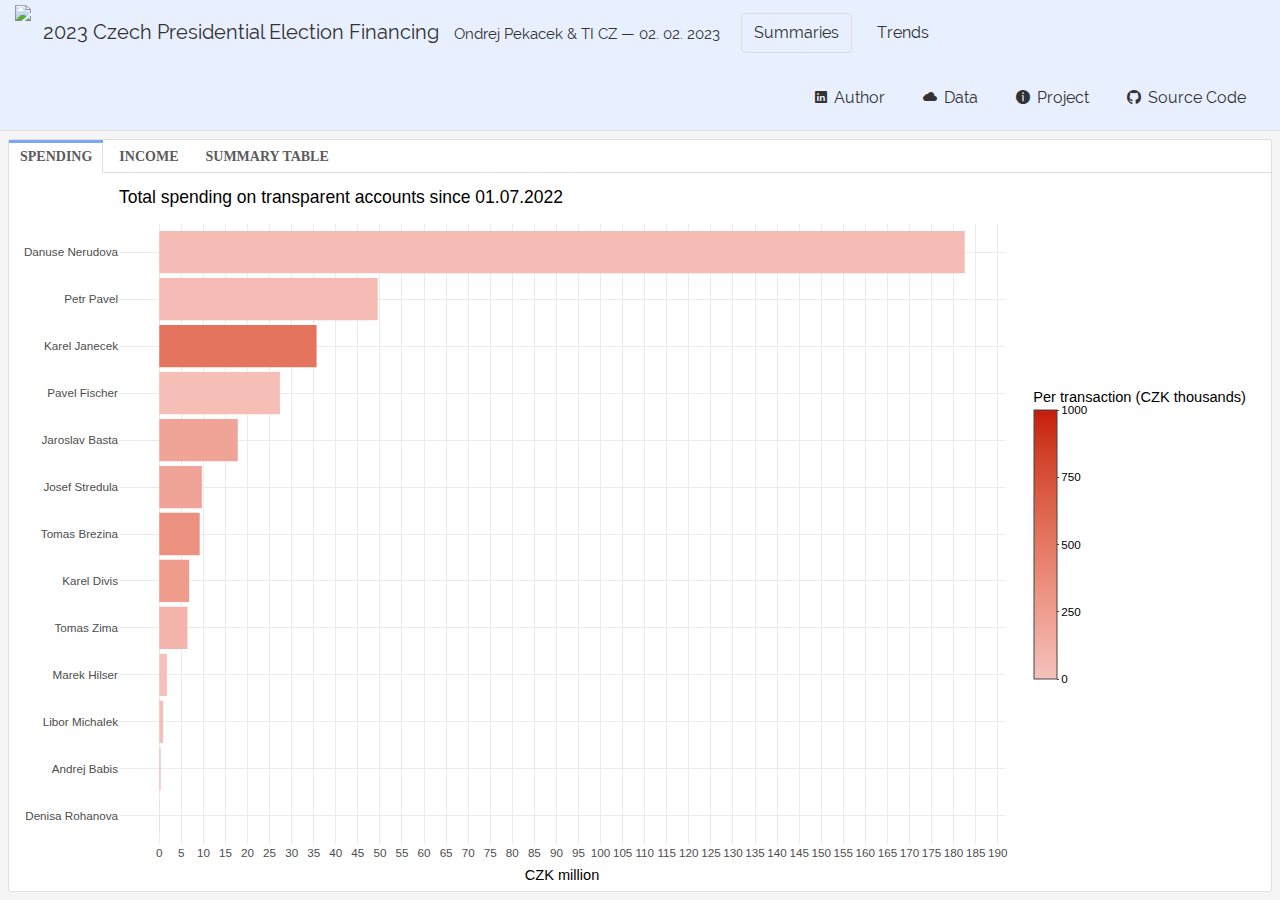
==== commit 5e6b01af: "GH Action Thu Feb  2 12:37:47 PM UTC 2023" ====
--- a/index.html
+++ b/index.html
@@ -25,7 +25,7 @@
 <script id="flexdashboard-navbar" type="application/json">
 [{"title":"Author","icon":"ion-social-linkedin","href":"https://www.linkedin.com/in/ondrej-pekacek"},{"title":"Data","icon":"ion-cloud","href":"https://github.com/opop999/TI_monitoring_transparent_accounts_2023/blob/master/README.md"},{"title":"Project","icon":"ion-information-circled","href":"https://www.transparentnivolby.cz/hrad2023/"},{"title":"Source Code","icon":"ion-social-github","href":"https://github.com/opop999/TI_monitoring_transparent_accounts_2023"}]
 </script>
-<script src="lib/header-attrs-2.19/header-attrs.js"></script>
+<script src="lib/header-attrs-2.20/header-attrs.js"></script>
 <script src="lib/jquery-3.6.0/jquery-3.6.0.min.js"></script>
 <meta name="viewport" content="width=device-width, initial-scale=1" />
 <link href="lib/bootstrap-3.3.5/css/readable.min.css" rel="stylesheet" />
@@ -195,7 +195,7 @@
 <span class="navbar-brand">
   2023 Czech Presidential Election Financing
   <span class="navbar-author">
-    Ondrej Pekacek &amp; TI CZ &mdash; 01. 02. 2023
+    Ondrej Pekacek &amp; TI CZ &mdash; 02. 02. 2023
     </span>
 </span>
 
@@ -1925,24 +1925,24 @@
 <div class="knitr-options" data-fig-width="576" data-fig-height="460">
 
 </div>
-<div class="plotly html-widget html-fill-item-overflow-hidden html-fill-item" id="htmlwidget-213560a908559779e818" style="width:576px;height:460.8px;"></div>
-<script type="application/json" data-for="htmlwidget-213560a908559779e818">{"x":{"data":[{"orientation":"v","width":0.04,"base":0.55,"x":[0.02],"y":[0.9],"text":"Election candidate: Denisa Rohanova <br>Total spending: 0.04 million CZK <br>Per transaction avg spend: 2.118 thousand CZK","type":"bar","textposition":"none","marker":{"autocolorscale":false,"color":"rgba(245,194,189,1)","line":{"width":1.88976377952756,"color":"transparent"}},"showlegend":false,"xaxis":"x","yaxis":"y","hoverinfo":"text","frame":null},{"orientation":"v","width":0.323,"base":1.55,"x":[0.1615],"y":[0.9],"text":"Election candidate: Andrej Babis <br>Total spending: 0.323 million CZK <br>Per transaction avg spend: 2.783 thousand CZK","type":"bar","textposition":"none","marker":{"autocolorscale":false,"color":"rgba(245,194,188,1)","line":{"width":1.88976377952756,"color":"transparent"}},"showlegend":false,"xaxis":"x","yaxis":"y","hoverinfo":"text","frame":null},{"orientation":"v","width":1.736,"base":3.55,"x":[0.868],"y":[0.9],"text":"Election candidate: Marek Hilser <br>Total spending: 1.736 million CZK <br>Per transaction avg spend: 14.963 thousand CZK","type":"bar","textposition":"none","marker":{"autocolorscale":false,"color":"rgba(245,192,186,1)","line":{"width":1.88976377952756,"color":"transparent"}},"showlegend":false,"xaxis":"x","yaxis":"y","hoverinfo":"text","frame":null},{"orientation":"v","width":0.887,"base":2.55,"x":[0.4435],"y":[0.9],"text":"Election candidate: Libor Michalek <br>Total spending: 0.887 million CZK <br>Per transaction avg spend: 22.182 thousand CZK","type":"bar","textposition":"none","marker":{"autocolorscale":false,"color":"rgba(245,191,185,1)","line":{"width":1.88976377952756,"color":"transparent"}},"showlegend":false,"xaxis":"x","yaxis":"y","hoverinfo":"text","frame":null},{"orientation":"v","width":27.337,"base":9.55,"x":[13.6685],"y":[0.899999999999999],"text":"Election candidate: Pavel Fischer <br>Total spending: 27.337 million CZK <br>Per transaction avg spend: 29.812 thousand CZK","type":"bar","textposition":"none","marker":{"autocolorscale":false,"color":"rgba(245,190,183,1)","line":{"width":1.88976377952756,"color":"transparent"}},"showlegend":false,"xaxis":"x","yaxis":"y","hoverinfo":"text","frame":null},{"orientation":"v","width":182.525,"base":12.55,"x":[91.2625],"y":[0.899999999999999],"text":"Election candidate: Danuse Nerudova <br>Total spending: 182.525 million CZK <br>Per transaction avg spend: 40.588 thousand CZK","type":"bar","textposition":"none","marker":{"autocolorscale":false,"color":"rgba(244,188,181,1)","line":{"width":1.88976377952756,"color":"transparent"}},"showlegend":false,"xaxis":"x","yaxis":"y","hoverinfo":"text","frame":null},{"orientation":"v","width":49.496,"base":11.55,"x":[24.748],"y":[0.899999999999999],"text":"Election candidate: Petr Pavel <br>Total spending: 49.496 million CZK <br>Per transaction avg spend: 51.72 thousand CZK","type":"bar","textposition":"none","marker":{"autocolorscale":false,"color":"rgba(244,186,179,1)","line":{"width":1.88976377952756,"color":"transparent"}},"showlegend":false,"xaxis":"x","yaxis":"y","hoverinfo":"text","frame":null},{"orientation":"v","width":6.381,"base":4.55,"x":[3.1905],"y":[0.9],"text":"Election candidate: Tomas Zima <br>Total spending: 6.381 million CZK <br>Per transaction avg spend: 95.233 thousand CZK","type":"bar","textposition":"none","marker":{"autocolorscale":false,"color":"rgba(243,180,171,1)","line":{"width":1.88976377952756,"color":"transparent"}},"showlegend":false,"xaxis":"x","yaxis":"y","hoverinfo":"text","frame":null},{"orientation":"v","width":9.65,"base":7.55,"x":[4.825],"y":[0.899999999999999],"text":"Election candidate: Josef Stredula <br>Total spending: 9.65 million CZK <br>Per transaction avg spend: 205.322 thousand CZK","type":"bar","textposition":"none","marker":{"autocolorscale":false,"color":"rgba(240,164,151,1)","line":{"width":1.88976377952756,"color":"transparent"}},"showlegend":false,"xaxis":"x","yaxis":"y","hoverinfo":"text","frame":null},{"orientation":"v","width":17.786,"base":8.55,"x":[8.893],"y":[0.899999999999999],"text":"Election candidate: Jaroslav Basta <br>Total spending: 17.786 million CZK <br>Per transaction avg spend: 206.818 thousand CZK","type":"bar","textposition":"none","marker":{"autocolorscale":false,"color":"rgba(240,164,151,1)","line":{"width":1.88976377952756,"color":"transparent"}},"showlegend":false,"xaxis":"x","yaxis":"y","hoverinfo":"text","frame":null},{"orientation":"v","width":6.781,"base":5.55,"x":[3.3905],"y":[0.9],"text":"Election candidate: Karel Divis <br>Total spending: 6.781 million CZK <br>Per transaction avg spend: 260.795 thousand CZK","type":"bar","textposition":"none","marker":{"autocolorscale":false,"color":"rgba(239,156,141,1)","line":{"width":1.88976377952756,"color":"transparent"}},"showlegend":false,"xaxis":"x","yaxis":"y","hoverinfo":"text","frame":null},{"orientation":"v","width":9.158,"base":6.55,"x":[4.579],"y":[0.9],"text":"Election candidate: Tomas Brezina <br>Total spending: 9.158 million CZK <br>Per transaction avg spend: 339.176 thousand CZK","type":"bar","textposition":"none","marker":{"autocolorscale":false,"color":"rgba(236,144,127,1)","line":{"width":1.88976377952756,"color":"transparent"}},"showlegend":false,"xaxis":"x","yaxis":"y","hoverinfo":"text","frame":null},{"orientation":"v","width":35.648,"base":10.55,"x":[17.824],"y":[0.899999999999999],"text":"Election candidate: Karel Janecek <br>Total spending: 35.648 million CZK <br>Per transaction avg spend: 524.232 thousand CZK","type":"bar","textposition":"none","marker":{"autocolorscale":false,"color":"rgba(228,116,94,1)","line":{"width":1.88976377952756,"color":"transparent"}},"showlegend":false,"xaxis":"x","yaxis":"y","hoverinfo":"text","frame":null},{"x":[0],"y":[1],"name":"99_501100b8cf7d4df73706aa0be183b880","type":"scatter","mode":"markers","opacity":0,"hoverinfo":"skip","showlegend":false,"marker":{"color":[0,1],"colorscale":[[0,"#F5C2BD"],[0.00334448160535117,"#F5C2BC"],[0.00668896321070234,"#F5C1BC"],[0.0100334448160535,"#F5C1BB"],[0.0133779264214047,"#F5C0BA"],[0.0167224080267559,"#F5C0BA"],[0.020066889632107,"#F5BFB9"],[0.0234113712374582,"#F5BFB9"],[0.0267558528428094,"#F5BEB8"],[0.0301003344481605,"#F5BEB7"],[0.0334448160535117,"#F4BDB7"],[0.0367892976588629,"#F4BDB6"],[0.040133779264214,"#F4BCB5"],[0.0434782608695652,"#F4BCB5"],[0.0468227424749164,"#F4BBB4"],[0.0501672240802676,"#F4BBB4"],[0.0535117056856187,"#F4BAB3"],[0.0568561872909699,"#F4BAB2"],[0.0602006688963211,"#F4B9B2"],[0.0635451505016722,"#F4B9B1"],[0.0668896321070234,"#F4B8B0"],[0.0702341137123746,"#F4B8B0"],[0.0735785953177258,"#F4B7AF"],[0.0769230769230769,"#F4B7AF"],[0.0802675585284281,"#F4B6AE"],[0.0836120401337793,"#F4B6AD"],[0.0869565217391304,"#F3B5AD"],[0.0903010033444816,"#F3B5AC"],[0.0936454849498328,"#F3B4AB"],[0.0969899665551839,"#F3B4AB"],[0.100334448160535,"#F3B3AA"],[0.103678929765886,"#F3B3AA"],[0.107023411371237,"#F3B2A9"],[0.110367892976589,"#F3B2A8"],[0.11371237458194,"#F3B1A8"],[0.117056856187291,"#F3B1A7"],[0.120401337792642,"#F3B0A6"],[0.123745819397993,"#F3B0A6"],[0.127090301003344,"#F3AFA5"],[0.130434782608696,"#F3AFA5"],[0.133779264214047,"#F2AEA4"],[0.137123745819398,"#F2AEA3"],[0.140468227424749,"#F2ADA3"],[0.1438127090301,"#F2ADA2"],[0.147157190635452,"#F2ACA2"],[0.150501672240803,"#F2ACA1"],[0.153846153846154,"#F2ABA0"],[0.157190635451505,"#F2ABA0"],[0.160535117056856,"#F2AA9F"],[0.163879598662207,"#F2AA9E"],[0.167224080267559,"#F2A99E"],[0.17056856187291,"#F1A99D"],[0.173913043478261,"#F1A99D"],[0.177257525083612,"#F1A89C"],[0.180602006688963,"#F1A89B"],[0.183946488294314,"#F1A79B"],[0.187290969899666,"#F1A79A"],[0.190635451505017,"#F1A69A"],[0.193979933110368,"#F1A699"],[0.197324414715719,"#F1A598"],[0.20066889632107,"#F1A598"],[0.204013377926421,"#F1A497"],[0.207357859531773,"#F0A496"],[0.210702341137124,"#F0A396"],[0.214046822742475,"#F0A395"],[0.217391304347826,"#F0A295"],[0.220735785953177,"#F0A294"],[0.224080267558528,"#F0A193"],[0.22742474916388,"#F0A193"],[0.230769230769231,"#F0A092"],[0.234113712374582,"#F0A092"],[0.237458193979933,"#EF9F91"],[0.240802675585284,"#EF9F90"],[0.244147157190635,"#EF9E90"],[0.247491638795987,"#EF9E8F"],[0.250836120401338,"#EF9D8F"],[0.254180602006689,"#EF9D8E"],[0.25752508361204,"#EF9C8D"],[0.260869565217391,"#EF9C8D"],[0.264214046822742,"#EF9B8C"],[0.267558528428094,"#EE9B8C"],[0.270903010033445,"#EE9A8B"],[0.274247491638796,"#EE9A8A"],[0.277591973244147,"#EE998A"],[0.280936454849498,"#EE9989"],[0.284280936454849,"#EE9888"],[0.287625418060201,"#EE9888"],[0.290969899665552,"#EE9787"],[0.294314381270903,"#EE9787"],[0.297658862876254,"#ED9686"],[0.301003344481605,"#ED9685"],[0.304347826086956,"#ED9585"],[0.307692307692308,"#ED9584"],[0.311036789297659,"#ED9484"],[0.31438127090301,"#ED9483"],[0.317725752508361,"#ED9382"],[0.321070234113712,"#ED9382"],[0.324414715719064,"#EC9281"],[0.327759197324415,"#EC9281"],[0.331103678929766,"#EC9180"],[0.334448160535117,"#EC917F"],[0.337792642140468,"#EC907F"],[0.341137123745819,"#EC907E"],[0.344481605351171,"#EC8F7E"],[0.347826086956522,"#EC8F7D"],[0.351170568561873,"#EB8E7D"],[0.354515050167224,"#EB8E7C"],[0.357859531772575,"#EB8D7B"],[0.361204013377926,"#EB8D7B"],[0.364548494983278,"#EB8C7A"],[0.367892976588629,"#EB8C7A"],[0.37123745819398,"#EB8B79"],[0.374581939799331,"#EA8B78"],[0.377926421404682,"#EA8A78"],[0.381270903010033,"#EA8A77"],[0.384615384615385,"#EA8977"],[0.387959866220736,"#EA8976"],[0.391304347826087,"#EA8875"],[0.394648829431438,"#EA8875"],[0.397993311036789,"#E98774"],[0.40133779264214,"#E98774"],[0.404682274247492,"#E98673"],[0.408026755852843,"#E98672"],[0.411371237458194,"#E98572"],[0.414715719063545,"#E98571"],[0.418060200668896,"#E98471"],[0.421404682274247,"#E88470"],[0.424749163879599,"#E8836F"],[0.42809364548495,"#E8836F"],[0.431438127090301,"#E8826E"],[0.434782608695652,"#E8826E"],[0.438127090301003,"#E8816D"],[0.441471571906355,"#E8816D"],[0.444816053511706,"#E7806C"],[0.448160535117057,"#E7806B"],[0.451505016722408,"#E77F6B"],[0.454849498327759,"#E77F6A"],[0.45819397993311,"#E77E6A"],[0.461538461538462,"#E77E69"],[0.464882943143813,"#E67D68"],[0.468227424749164,"#E67D68"],[0.471571906354515,"#E67C67"],[0.474916387959866,"#E67C67"],[0.478260869565217,"#E67B66"],[0.481605351170569,"#E67B66"],[0.48494983277592,"#E57A65"],[0.488294314381271,"#E57A64"],[0.491638795986622,"#E57964"],[0.494983277591973,"#E57963"],[0.498327759197324,"#E57863"],[0.501672240802676,"#E57862"],[0.505016722408027,"#E47761"],[0.508361204013378,"#E47761"],[0.511705685618729,"#E47660"],[0.51505016722408,"#E47660"],[0.518394648829431,"#E4755F"],[0.521739130434783,"#E4755F"],[0.525083612040134,"#E3745E"],[0.528428093645485,"#E3745D"],[0.531772575250836,"#E3735D"],[0.535117056856187,"#E3735C"],[0.538461538461538,"#E3725C"],[0.54180602006689,"#E3725B"],[0.545150501672241,"#E2715B"],[0.548494983277592,"#E2715A"],[0.551839464882943,"#E27059"],[0.555183946488294,"#E27059"],[0.558528428093646,"#E26F58"],[0.561872909698997,"#E26F58"],[0.565217391304348,"#E16E57"],[0.568561872909699,"#E16E57"],[0.57190635451505,"#E16D56"],[0.575250836120401,"#E16D55"],[0.578595317725752,"#E16C55"],[0.581939799331104,"#E06C54"],[0.585284280936455,"#E06B54"],[0.588628762541806,"#E06A53"],[0.591973244147157,"#E06A53"],[0.595317725752508,"#E06952"],[0.59866220735786,"#E06951"],[0.602006688963211,"#DF6851"],[0.605351170568562,"#DF6850"],[0.608695652173913,"#DF6750"],[0.612040133779264,"#DF674F"],[0.615384615384615,"#DF664F"],[0.618729096989967,"#DE664E"],[0.622073578595318,"#DE654D"],[0.625418060200669,"#DE654D"],[0.62876254180602,"#DE644C"],[0.632107023411371,"#DE644C"],[0.635451505016722,"#DD634B"],[0.638795986622074,"#DD634B"],[0.642140468227425,"#DD624A"],[0.645484949832776,"#DD6249"],[0.648829431438127,"#DD6149"],[0.652173913043478,"#DD6048"],[0.655518394648829,"#DC6048"],[0.658862876254181,"#DC5F47"],[0.662207357859532,"#DC5F47"],[0.665551839464883,"#DC5E46"],[0.668896321070234,"#DC5E45"],[0.672240802675585,"#DB5D45"],[0.675585284280936,"#DB5D44"],[0.678929765886288,"#DB5C44"],[0.682274247491639,"#DB5C43"],[0.68561872909699,"#DB5B43"],[0.688963210702341,"#DA5B42"],[0.692307692307692,"#DA5A41"],[0.695652173913043,"#DA5941"],[0.698996655518395,"#DA5940"],[0.702341137123746,"#DA5840"],[0.705685618729097,"#D9583F"],[0.709030100334448,"#D9573F"],[0.712374581939799,"#D9573E"],[0.71571906354515,"#D9563E"],[0.719063545150502,"#D8563D"],[0.722408026755853,"#D8553C"],[0.725752508361204,"#D8543C"],[0.729096989966555,"#D8543B"],[0.732441471571906,"#D8533B"],[0.735785953177257,"#D7533A"],[0.739130434782609,"#D7523A"],[0.74247491638796,"#D75239"],[0.745819397993311,"#D75138"],[0.749163879598662,"#D75038"],[0.752508361204013,"#D65037"],[0.755852842809365,"#D64F37"],[0.759197324414716,"#D64F36"],[0.762541806020067,"#D64E36"],[0.765886287625418,"#D64E35"],[0.769230769230769,"#D54D34"],[0.77257525083612,"#D54C34"],[0.775919732441471,"#D54C33"],[0.779264214046823,"#D54B33"],[0.782608695652174,"#D44B32"],[0.785953177257525,"#D44A32"],[0.789297658862876,"#D44A31"],[0.792642140468227,"#D44931"],[0.795986622073579,"#D44830"],[0.79933110367893,"#D3482F"],[0.802675585284281,"#D3472F"],[0.806020066889632,"#D3472E"],[0.809364548494983,"#D3462E"],[0.812709030100334,"#D2452D"],[0.816053511705686,"#D2452D"],[0.819397993311037,"#D2442C"],[0.822742474916388,"#D2432B"],[0.826086956521739,"#D2432B"],[0.82943143812709,"#D1422A"],[0.832775919732441,"#D1422A"],[0.836120401337793,"#D14129"],[0.839464882943144,"#D14029"],[0.842809364548495,"#D04028"],[0.846153846153846,"#D03F27"],[0.849498327759197,"#D03E27"],[0.852842809364549,"#D03E26"],[0.8561872909699,"#CF3D26"],[0.859531772575251,"#CF3C25"],[0.862876254180602,"#CF3C24"],[0.866220735785953,"#CF3B24"],[0.869565217391304,"#CF3A23"],[0.872909698996655,"#CE3A23"],[0.876254180602007,"#CE3922"],[0.879598662207358,"#CE3822"],[0.882943143812709,"#CE3821"],[0.88628762541806,"#CD3720"],[0.889632107023411,"#CD3620"],[0.892976588628763,"#CD361F"],[0.896321070234114,"#CD351F"],[0.899665551839465,"#CC341E"],[0.903010033444816,"#CC341D"],[0.906354515050167,"#CC331D"],[0.909698996655518,"#CC321C"],[0.91304347826087,"#CB311C"],[0.916387959866221,"#CB311B"],[0.919732441471572,"#CB301A"],[0.923076923076923,"#CB2F1A"],[0.926421404682274,"#CA2E19"],[0.929765886287625,"#CA2E19"],[0.933110367892977,"#CA2D18"],[0.936454849498328,"#CA2C17"],[0.939799331103679,"#C92B17"],[0.94314381270903,"#C92A16"],[0.946488294314381,"#C92A15"],[0.949832775919732,"#C92915"],[0.953177257525084,"#C92814"],[0.956521739130435,"#C82713"],[0.959866220735786,"#C82613"],[0.963210702341137,"#C82512"],[0.966555183946488,"#C82411"],[0.969899665551839,"#C72311"],[0.973244147157191,"#C72210"],[0.976588628762542,"#C7210F"],[0.979933110367893,"#C7200F"],[0.983277591973244,"#C61F0E"],[0.986622073578595,"#C61E0D"],[0.989966555183946,"#C61D0C"],[0.993311036789298,"#C61C0C"],[0.996655518394649,"#C51B0B"],[1,"#C51A0A"]],"colorbar":{"bgcolor":null,"bordercolor":null,"borderwidth":0,"thickness":23.04,"title":"Per transaction (CZK thousands)","titlefont":{"color":"rgba(0,0,0,1)","family":"","size":14.6118721461187},"tickmode":"array","ticktext":["0","250","500","750","1000"],"tickvals":[0,0.25,0.5,0.75,1],"tickfont":{"color":"rgba(0,0,0,1)","family":"","size":11.689497716895},"ticklen":2,"len":0.5}},"xaxis":"x","yaxis":"y","frame":null}],"layout":{"margin":{"t":42.6825491363907,"r":7.30593607305936,"b":39.1026404605916,"l":98.6301369863014},"font":{"color":"rgba(0,0,0,1)","family":"","size":14.6118721461187},"title":{"text":"Total spending on transparent accounts since 01.07.2022","font":{"color":"rgba(0,0,0,1)","family":"","size":17.5342465753425},"x":0,"xref":"paper"},"xaxis":{"domain":[0,1],"automargin":true,"type":"linear","autorange":false,"range":[-9.12625,191.65125],"tickmode":"array","ticktext":[0,5,10,15,20,25,30,35,40,45,50,55,60,65,70,75,80,85,90,95,100,105,110,115,120,125,130,135,140,145,150,155,160,165,170,175,180,185,190],"tickvals":[0,5,10,15,20,25,30,35,40,45,50,55,60,65,70,75,80,85,90,95,100,105,110,115,120,125,130,135,140,145,150,155,160,165,170,175,180,185,190],"categoryorder":"array","categoryarray":[0,5,10,15,20,25,30,35,40,45,50,55,60,65,70,75,80,85,90,95,100,105,110,115,120,125,130,135,140,145,150,155,160,165,170,175,180,185,190],"nticks":null,"ticks":"","tickcolor":null,"ticklen":3.65296803652968,"tickwidth":0,"showticklabels":true,"tickfont":{"color":"rgba(77,77,77,1)","family":"","size":11.689497716895},"tickangle":-0,"showline":false,"linecolor":null,"linewidth":0,"showgrid":true,"gridcolor":"rgba(235,235,235,1)","gridwidth":0.66417600664176,"zeroline":false,"anchor":"y","title":{"text":"CZK million","font":{"color":"rgba(0,0,0,1)","family":"","size":14.6118721461187}},"hoverformat":".2f"},"yaxis":{"domain":[0,1],"automargin":true,"type":"linear","autorange":false,"range":[0.4,13.6],"tickmode":"array","ticktext":["Denisa Rohanova","Andrej Babis","Libor Michalek","Marek Hilser","Tomas Zima","Karel Divis","Tomas Brezina","Josef Stredula","Jaroslav Basta","Pavel Fischer","Karel Janecek","Petr Pavel","Danuse Nerudova"],"tickvals":[1,2,3,4,5,6,7,8,9,10,11,12,13],"categoryorder":"array","categoryarray":["Denisa Rohanova","Andrej Babis","Libor Michalek","Marek Hilser","Tomas Zima","Karel Divis","Tomas Brezina","Josef Stredula","Jaroslav Basta","Pavel Fischer","Karel Janecek","Petr Pavel","Danuse Nerudova"],"nticks":null,"ticks":"","tickcolor":null,"ticklen":3.65296803652968,"tickwidth":0,"showticklabels":true,"tickfont":{"color":"rgba(77,77,77,1)","family":"","size":11.689497716895},"tickangle":-0,"showline":false,"linecolor":null,"linewidth":0,"showgrid":true,"gridcolor":"rgba(235,235,235,1)","gridwidth":0.66417600664176,"zeroline":false,"anchor":"x","title":{"text":[],"font":{"color":"rgba(0,0,0,1)","family":"","size":14.6118721461187}},"hoverformat":".2f"},"shapes":[{"type":"rect","fillcolor":null,"line":{"color":null,"width":0,"linetype":[]},"yref":"paper","xref":"paper","x0":0,"x1":1,"y0":0,"y1":1}],"showlegend":false,"legend":{"bgcolor":null,"bordercolor":null,"borderwidth":0,"font":{"color":"rgba(0,0,0,1)","family":"","size":11.689497716895},"title":{"text":"","font":{"color":"rgba(0,0,0,1)","family":"","size":14.6118721461187}}},"hovermode":"closest","barmode":"relative"},"config":{"doubleClick":"reset","modeBarButtonsToAdd":["hoverclosest","hovercompare"],"showSendToCloud":false,"displaylogo":false},"source":"A","attrs":{"2235f4359f6":{"x":{},"y":{},"fill":{},"text":{},"type":"bar"}},"cur_data":"2235f4359f6","visdat":{"2235f4359f6":["function (y) ","x"]},"highlight":{"on":"plotly_click","persistent":false,"dynamic":false,"selectize":false,"opacityDim":0.2,"selected":{"opacity":1},"debounce":0},"shinyEvents":["plotly_hover","plotly_click","plotly_selected","plotly_relayout","plotly_brushed","plotly_brushing","plotly_clickannotation","plotly_doubleclick","plotly_deselect","plotly_afterplot","plotly_sunburstclick"],"base_url":"https://plot.ly"},"evals":[],"jsHooks":[]}</script>
+<div class="plotly html-widget html-fill-item-overflow-hidden html-fill-item" id="htmlwidget-d65435a7a310736173fb" style="width:576px;height:460.8px;"></div>
+<script type="application/json" data-for="htmlwidget-d65435a7a310736173fb">{"x":{"data":[{"orientation":"v","width":0.04,"base":0.55,"x":[0.02],"y":[0.9],"text":"Election candidate: Denisa Rohanova <br>Total spending: 0.04 million CZK <br>Per transaction avg spend: 2.118 thousand CZK","type":"bar","textposition":"none","marker":{"autocolorscale":false,"color":"rgba(245,194,189,1)","line":{"width":1.88976377952756,"color":"transparent"}},"showlegend":false,"xaxis":"x","yaxis":"y","hoverinfo":"text","frame":null},{"orientation":"v","width":0.323,"base":1.55,"x":[0.1615],"y":[0.9],"text":"Election candidate: Andrej Babis <br>Total spending: 0.323 million CZK <br>Per transaction avg spend: 2.783 thousand CZK","type":"bar","textposition":"none","marker":{"autocolorscale":false,"color":"rgba(245,194,188,1)","line":{"width":1.88976377952756,"color":"transparent"}},"showlegend":false,"xaxis":"x","yaxis":"y","hoverinfo":"text","frame":null},{"orientation":"v","width":1.736,"base":3.55,"x":[0.868],"y":[0.9],"text":"Election candidate: Marek Hilser <br>Total spending: 1.736 million CZK <br>Per transaction avg spend: 14.963 thousand CZK","type":"bar","textposition":"none","marker":{"autocolorscale":false,"color":"rgba(245,192,186,1)","line":{"width":1.88976377952756,"color":"transparent"}},"showlegend":false,"xaxis":"x","yaxis":"y","hoverinfo":"text","frame":null},{"orientation":"v","width":0.887,"base":2.55,"x":[0.4435],"y":[0.9],"text":"Election candidate: Libor Michalek <br>Total spending: 0.887 million CZK <br>Per transaction avg spend: 22.182 thousand CZK","type":"bar","textposition":"none","marker":{"autocolorscale":false,"color":"rgba(245,191,185,1)","line":{"width":1.88976377952756,"color":"transparent"}},"showlegend":false,"xaxis":"x","yaxis":"y","hoverinfo":"text","frame":null},{"orientation":"v","width":27.337,"base":9.55,"x":[13.6685],"y":[0.899999999999999],"text":"Election candidate: Pavel Fischer <br>Total spending: 27.337 million CZK <br>Per transaction avg spend: 29.812 thousand CZK","type":"bar","textposition":"none","marker":{"autocolorscale":false,"color":"rgba(245,190,183,1)","line":{"width":1.88976377952756,"color":"transparent"}},"showlegend":false,"xaxis":"x","yaxis":"y","hoverinfo":"text","frame":null},{"orientation":"v","width":182.525,"base":12.55,"x":[91.2625],"y":[0.899999999999999],"text":"Election candidate: Danuse Nerudova <br>Total spending: 182.525 million CZK <br>Per transaction avg spend: 40.588 thousand CZK","type":"bar","textposition":"none","marker":{"autocolorscale":false,"color":"rgba(244,188,181,1)","line":{"width":1.88976377952756,"color":"transparent"}},"showlegend":false,"xaxis":"x","yaxis":"y","hoverinfo":"text","frame":null},{"orientation":"v","width":49.496,"base":11.55,"x":[24.748],"y":[0.899999999999999],"text":"Election candidate: Petr Pavel <br>Total spending: 49.496 million CZK <br>Per transaction avg spend: 51.72 thousand CZK","type":"bar","textposition":"none","marker":{"autocolorscale":false,"color":"rgba(244,186,179,1)","line":{"width":1.88976377952756,"color":"transparent"}},"showlegend":false,"xaxis":"x","yaxis":"y","hoverinfo":"text","frame":null},{"orientation":"v","width":6.381,"base":4.55,"x":[3.1905],"y":[0.9],"text":"Election candidate: Tomas Zima <br>Total spending: 6.381 million CZK <br>Per transaction avg spend: 95.233 thousand CZK","type":"bar","textposition":"none","marker":{"autocolorscale":false,"color":"rgba(243,180,171,1)","line":{"width":1.88976377952756,"color":"transparent"}},"showlegend":false,"xaxis":"x","yaxis":"y","hoverinfo":"text","frame":null},{"orientation":"v","width":9.65,"base":7.55,"x":[4.825],"y":[0.899999999999999],"text":"Election candidate: Josef Stredula <br>Total spending: 9.65 million CZK <br>Per transaction avg spend: 205.322 thousand CZK","type":"bar","textposition":"none","marker":{"autocolorscale":false,"color":"rgba(240,164,151,1)","line":{"width":1.88976377952756,"color":"transparent"}},"showlegend":false,"xaxis":"x","yaxis":"y","hoverinfo":"text","frame":null},{"orientation":"v","width":17.786,"base":8.55,"x":[8.893],"y":[0.899999999999999],"text":"Election candidate: Jaroslav Basta <br>Total spending: 17.786 million CZK <br>Per transaction avg spend: 206.818 thousand CZK","type":"bar","textposition":"none","marker":{"autocolorscale":false,"color":"rgba(240,164,151,1)","line":{"width":1.88976377952756,"color":"transparent"}},"showlegend":false,"xaxis":"x","yaxis":"y","hoverinfo":"text","frame":null},{"orientation":"v","width":6.781,"base":5.55,"x":[3.3905],"y":[0.9],"text":"Election candidate: Karel Divis <br>Total spending: 6.781 million CZK <br>Per transaction avg spend: 260.795 thousand CZK","type":"bar","textposition":"none","marker":{"autocolorscale":false,"color":"rgba(239,156,141,1)","line":{"width":1.88976377952756,"color":"transparent"}},"showlegend":false,"xaxis":"x","yaxis":"y","hoverinfo":"text","frame":null},{"orientation":"v","width":9.158,"base":6.55,"x":[4.579],"y":[0.9],"text":"Election candidate: Tomas Brezina <br>Total spending: 9.158 million CZK <br>Per transaction avg spend: 339.176 thousand CZK","type":"bar","textposition":"none","marker":{"autocolorscale":false,"color":"rgba(236,144,127,1)","line":{"width":1.88976377952756,"color":"transparent"}},"showlegend":false,"xaxis":"x","yaxis":"y","hoverinfo":"text","frame":null},{"orientation":"v","width":35.648,"base":10.55,"x":[17.824],"y":[0.899999999999999],"text":"Election candidate: Karel Janecek <br>Total spending: 35.648 million CZK <br>Per transaction avg spend: 524.232 thousand CZK","type":"bar","textposition":"none","marker":{"autocolorscale":false,"color":"rgba(228,116,94,1)","line":{"width":1.88976377952756,"color":"transparent"}},"showlegend":false,"xaxis":"x","yaxis":"y","hoverinfo":"text","frame":null},{"x":[0],"y":[1],"name":"99_501100b8cf7d4df73706aa0be183b880","type":"scatter","mode":"markers","opacity":0,"hoverinfo":"skip","showlegend":false,"marker":{"color":[0,1],"colorscale":[[0,"#F5C2BD"],[0.00334448160535117,"#F5C2BC"],[0.00668896321070234,"#F5C1BC"],[0.0100334448160535,"#F5C1BB"],[0.0133779264214047,"#F5C0BA"],[0.0167224080267559,"#F5C0BA"],[0.020066889632107,"#F5BFB9"],[0.0234113712374582,"#F5BFB9"],[0.0267558528428094,"#F5BEB8"],[0.0301003344481605,"#F5BEB7"],[0.0334448160535117,"#F4BDB7"],[0.0367892976588629,"#F4BDB6"],[0.040133779264214,"#F4BCB5"],[0.0434782608695652,"#F4BCB5"],[0.0468227424749164,"#F4BBB4"],[0.0501672240802676,"#F4BBB4"],[0.0535117056856187,"#F4BAB3"],[0.0568561872909699,"#F4BAB2"],[0.0602006688963211,"#F4B9B2"],[0.0635451505016722,"#F4B9B1"],[0.0668896321070234,"#F4B8B0"],[0.0702341137123746,"#F4B8B0"],[0.0735785953177258,"#F4B7AF"],[0.0769230769230769,"#F4B7AF"],[0.0802675585284281,"#F4B6AE"],[0.0836120401337793,"#F4B6AD"],[0.0869565217391304,"#F3B5AD"],[0.0903010033444816,"#F3B5AC"],[0.0936454849498328,"#F3B4AB"],[0.0969899665551839,"#F3B4AB"],[0.100334448160535,"#F3B3AA"],[0.103678929765886,"#F3B3AA"],[0.107023411371237,"#F3B2A9"],[0.110367892976589,"#F3B2A8"],[0.11371237458194,"#F3B1A8"],[0.117056856187291,"#F3B1A7"],[0.120401337792642,"#F3B0A6"],[0.123745819397993,"#F3B0A6"],[0.127090301003344,"#F3AFA5"],[0.130434782608696,"#F3AFA5"],[0.133779264214047,"#F2AEA4"],[0.137123745819398,"#F2AEA3"],[0.140468227424749,"#F2ADA3"],[0.1438127090301,"#F2ADA2"],[0.147157190635452,"#F2ACA2"],[0.150501672240803,"#F2ACA1"],[0.153846153846154,"#F2ABA0"],[0.157190635451505,"#F2ABA0"],[0.160535117056856,"#F2AA9F"],[0.163879598662207,"#F2AA9E"],[0.167224080267559,"#F2A99E"],[0.17056856187291,"#F1A99D"],[0.173913043478261,"#F1A99D"],[0.177257525083612,"#F1A89C"],[0.180602006688963,"#F1A89B"],[0.183946488294314,"#F1A79B"],[0.187290969899666,"#F1A79A"],[0.190635451505017,"#F1A69A"],[0.193979933110368,"#F1A699"],[0.197324414715719,"#F1A598"],[0.20066889632107,"#F1A598"],[0.204013377926421,"#F1A497"],[0.207357859531773,"#F0A496"],[0.210702341137124,"#F0A396"],[0.214046822742475,"#F0A395"],[0.217391304347826,"#F0A295"],[0.220735785953177,"#F0A294"],[0.224080267558528,"#F0A193"],[0.22742474916388,"#F0A193"],[0.230769230769231,"#F0A092"],[0.234113712374582,"#F0A092"],[0.237458193979933,"#EF9F91"],[0.240802675585284,"#EF9F90"],[0.244147157190635,"#EF9E90"],[0.247491638795987,"#EF9E8F"],[0.250836120401338,"#EF9D8F"],[0.254180602006689,"#EF9D8E"],[0.25752508361204,"#EF9C8D"],[0.260869565217391,"#EF9C8D"],[0.264214046822742,"#EF9B8C"],[0.267558528428094,"#EE9B8C"],[0.270903010033445,"#EE9A8B"],[0.274247491638796,"#EE9A8A"],[0.277591973244147,"#EE998A"],[0.280936454849498,"#EE9989"],[0.284280936454849,"#EE9888"],[0.287625418060201,"#EE9888"],[0.290969899665552,"#EE9787"],[0.294314381270903,"#EE9787"],[0.297658862876254,"#ED9686"],[0.301003344481605,"#ED9685"],[0.304347826086956,"#ED9585"],[0.307692307692308,"#ED9584"],[0.311036789297659,"#ED9484"],[0.31438127090301,"#ED9483"],[0.317725752508361,"#ED9382"],[0.321070234113712,"#ED9382"],[0.324414715719064,"#EC9281"],[0.327759197324415,"#EC9281"],[0.331103678929766,"#EC9180"],[0.334448160535117,"#EC917F"],[0.337792642140468,"#EC907F"],[0.341137123745819,"#EC907E"],[0.344481605351171,"#EC8F7E"],[0.347826086956522,"#EC8F7D"],[0.351170568561873,"#EB8E7D"],[0.354515050167224,"#EB8E7C"],[0.357859531772575,"#EB8D7B"],[0.361204013377926,"#EB8D7B"],[0.364548494983278,"#EB8C7A"],[0.367892976588629,"#EB8C7A"],[0.37123745819398,"#EB8B79"],[0.374581939799331,"#EA8B78"],[0.377926421404682,"#EA8A78"],[0.381270903010033,"#EA8A77"],[0.384615384615385,"#EA8977"],[0.387959866220736,"#EA8976"],[0.391304347826087,"#EA8875"],[0.394648829431438,"#EA8875"],[0.397993311036789,"#E98774"],[0.40133779264214,"#E98774"],[0.404682274247492,"#E98673"],[0.408026755852843,"#E98672"],[0.411371237458194,"#E98572"],[0.414715719063545,"#E98571"],[0.418060200668896,"#E98471"],[0.421404682274247,"#E88470"],[0.424749163879599,"#E8836F"],[0.42809364548495,"#E8836F"],[0.431438127090301,"#E8826E"],[0.434782608695652,"#E8826E"],[0.438127090301003,"#E8816D"],[0.441471571906355,"#E8816D"],[0.444816053511706,"#E7806C"],[0.448160535117057,"#E7806B"],[0.451505016722408,"#E77F6B"],[0.454849498327759,"#E77F6A"],[0.45819397993311,"#E77E6A"],[0.461538461538462,"#E77E69"],[0.464882943143813,"#E67D68"],[0.468227424749164,"#E67D68"],[0.471571906354515,"#E67C67"],[0.474916387959866,"#E67C67"],[0.478260869565217,"#E67B66"],[0.481605351170569,"#E67B66"],[0.48494983277592,"#E57A65"],[0.488294314381271,"#E57A64"],[0.491638795986622,"#E57964"],[0.494983277591973,"#E57963"],[0.498327759197324,"#E57863"],[0.501672240802676,"#E57862"],[0.505016722408027,"#E47761"],[0.508361204013378,"#E47761"],[0.511705685618729,"#E47660"],[0.51505016722408,"#E47660"],[0.518394648829431,"#E4755F"],[0.521739130434783,"#E4755F"],[0.525083612040134,"#E3745E"],[0.528428093645485,"#E3745D"],[0.531772575250836,"#E3735D"],[0.535117056856187,"#E3735C"],[0.538461538461538,"#E3725C"],[0.54180602006689,"#E3725B"],[0.545150501672241,"#E2715B"],[0.548494983277592,"#E2715A"],[0.551839464882943,"#E27059"],[0.555183946488294,"#E27059"],[0.558528428093646,"#E26F58"],[0.561872909698997,"#E26F58"],[0.565217391304348,"#E16E57"],[0.568561872909699,"#E16E57"],[0.57190635451505,"#E16D56"],[0.575250836120401,"#E16D55"],[0.578595317725752,"#E16C55"],[0.581939799331104,"#E06C54"],[0.585284280936455,"#E06B54"],[0.588628762541806,"#E06A53"],[0.591973244147157,"#E06A53"],[0.595317725752508,"#E06952"],[0.59866220735786,"#E06951"],[0.602006688963211,"#DF6851"],[0.605351170568562,"#DF6850"],[0.608695652173913,"#DF6750"],[0.612040133779264,"#DF674F"],[0.615384615384615,"#DF664F"],[0.618729096989967,"#DE664E"],[0.622073578595318,"#DE654D"],[0.625418060200669,"#DE654D"],[0.62876254180602,"#DE644C"],[0.632107023411371,"#DE644C"],[0.635451505016722,"#DD634B"],[0.638795986622074,"#DD634B"],[0.642140468227425,"#DD624A"],[0.645484949832776,"#DD6249"],[0.648829431438127,"#DD6149"],[0.652173913043478,"#DD6048"],[0.655518394648829,"#DC6048"],[0.658862876254181,"#DC5F47"],[0.662207357859532,"#DC5F47"],[0.665551839464883,"#DC5E46"],[0.668896321070234,"#DC5E45"],[0.672240802675585,"#DB5D45"],[0.675585284280936,"#DB5D44"],[0.678929765886288,"#DB5C44"],[0.682274247491639,"#DB5C43"],[0.68561872909699,"#DB5B43"],[0.688963210702341,"#DA5B42"],[0.692307692307692,"#DA5A41"],[0.695652173913043,"#DA5941"],[0.698996655518395,"#DA5940"],[0.702341137123746,"#DA5840"],[0.705685618729097,"#D9583F"],[0.709030100334448,"#D9573F"],[0.712374581939799,"#D9573E"],[0.71571906354515,"#D9563E"],[0.719063545150502,"#D8563D"],[0.722408026755853,"#D8553C"],[0.725752508361204,"#D8543C"],[0.729096989966555,"#D8543B"],[0.732441471571906,"#D8533B"],[0.735785953177257,"#D7533A"],[0.739130434782609,"#D7523A"],[0.74247491638796,"#D75239"],[0.745819397993311,"#D75138"],[0.749163879598662,"#D75038"],[0.752508361204013,"#D65037"],[0.755852842809365,"#D64F37"],[0.759197324414716,"#D64F36"],[0.762541806020067,"#D64E36"],[0.765886287625418,"#D64E35"],[0.769230769230769,"#D54D34"],[0.77257525083612,"#D54C34"],[0.775919732441471,"#D54C33"],[0.779264214046823,"#D54B33"],[0.782608695652174,"#D44B32"],[0.785953177257525,"#D44A32"],[0.789297658862876,"#D44A31"],[0.792642140468227,"#D44931"],[0.795986622073579,"#D44830"],[0.79933110367893,"#D3482F"],[0.802675585284281,"#D3472F"],[0.806020066889632,"#D3472E"],[0.809364548494983,"#D3462E"],[0.812709030100334,"#D2452D"],[0.816053511705686,"#D2452D"],[0.819397993311037,"#D2442C"],[0.822742474916388,"#D2432B"],[0.826086956521739,"#D2432B"],[0.82943143812709,"#D1422A"],[0.832775919732441,"#D1422A"],[0.836120401337793,"#D14129"],[0.839464882943144,"#D14029"],[0.842809364548495,"#D04028"],[0.846153846153846,"#D03F27"],[0.849498327759197,"#D03E27"],[0.852842809364549,"#D03E26"],[0.8561872909699,"#CF3D26"],[0.859531772575251,"#CF3C25"],[0.862876254180602,"#CF3C24"],[0.866220735785953,"#CF3B24"],[0.869565217391304,"#CF3A23"],[0.872909698996655,"#CE3A23"],[0.876254180602007,"#CE3922"],[0.879598662207358,"#CE3822"],[0.882943143812709,"#CE3821"],[0.88628762541806,"#CD3720"],[0.889632107023411,"#CD3620"],[0.892976588628763,"#CD361F"],[0.896321070234114,"#CD351F"],[0.899665551839465,"#CC341E"],[0.903010033444816,"#CC341D"],[0.906354515050167,"#CC331D"],[0.909698996655518,"#CC321C"],[0.91304347826087,"#CB311C"],[0.916387959866221,"#CB311B"],[0.919732441471572,"#CB301A"],[0.923076923076923,"#CB2F1A"],[0.926421404682274,"#CA2E19"],[0.929765886287625,"#CA2E19"],[0.933110367892977,"#CA2D18"],[0.936454849498328,"#CA2C17"],[0.939799331103679,"#C92B17"],[0.94314381270903,"#C92A16"],[0.946488294314381,"#C92A15"],[0.949832775919732,"#C92915"],[0.953177257525084,"#C92814"],[0.956521739130435,"#C82713"],[0.959866220735786,"#C82613"],[0.963210702341137,"#C82512"],[0.966555183946488,"#C82411"],[0.969899665551839,"#C72311"],[0.973244147157191,"#C72210"],[0.976588628762542,"#C7210F"],[0.979933110367893,"#C7200F"],[0.983277591973244,"#C61F0E"],[0.986622073578595,"#C61E0D"],[0.989966555183946,"#C61D0C"],[0.993311036789298,"#C61C0C"],[0.996655518394649,"#C51B0B"],[1,"#C51A0A"]],"colorbar":{"bgcolor":null,"bordercolor":null,"borderwidth":0,"thickness":23.04,"title":"Per transaction (CZK thousands)","titlefont":{"color":"rgba(0,0,0,1)","family":"","size":14.6118721461187},"tickmode":"array","ticktext":["0","250","500","750","1000"],"tickvals":[0,0.25,0.5,0.75,1],"tickfont":{"color":"rgba(0,0,0,1)","family":"","size":11.689497716895},"ticklen":2,"len":0.5}},"xaxis":"x","yaxis":"y","frame":null}],"layout":{"margin":{"t":42.6825491363907,"r":7.30593607305936,"b":39.1026404605916,"l":98.6301369863014},"font":{"color":"rgba(0,0,0,1)","family":"","size":14.6118721461187},"title":{"text":"Total spending on transparent accounts since 01.07.2022","font":{"color":"rgba(0,0,0,1)","family":"","size":17.5342465753425},"x":0,"xref":"paper"},"xaxis":{"domain":[0,1],"automargin":true,"type":"linear","autorange":false,"range":[-9.12625,191.65125],"tickmode":"array","ticktext":[0,5,10,15,20,25,30,35,40,45,50,55,60,65,70,75,80,85,90,95,100,105,110,115,120,125,130,135,140,145,150,155,160,165,170,175,180,185,190],"tickvals":[0,5,10,15,20,25,30,35,40,45,50,55,60,65,70,75,80,85,90,95,100,105,110,115,120,125,130,135,140,145,150,155,160,165,170,175,180,185,190],"categoryorder":"array","categoryarray":[0,5,10,15,20,25,30,35,40,45,50,55,60,65,70,75,80,85,90,95,100,105,110,115,120,125,130,135,140,145,150,155,160,165,170,175,180,185,190],"nticks":null,"ticks":"","tickcolor":null,"ticklen":3.65296803652968,"tickwidth":0,"showticklabels":true,"tickfont":{"color":"rgba(77,77,77,1)","family":"","size":11.689497716895},"tickangle":-0,"showline":false,"linecolor":null,"linewidth":0,"showgrid":true,"gridcolor":"rgba(235,235,235,1)","gridwidth":0.66417600664176,"zeroline":false,"anchor":"y","title":{"text":"CZK million","font":{"color":"rgba(0,0,0,1)","family":"","size":14.6118721461187}},"hoverformat":".2f"},"yaxis":{"domain":[0,1],"automargin":true,"type":"linear","autorange":false,"range":[0.4,13.6],"tickmode":"array","ticktext":["Denisa Rohanova","Andrej Babis","Libor Michalek","Marek Hilser","Tomas Zima","Karel Divis","Tomas Brezina","Josef Stredula","Jaroslav Basta","Pavel Fischer","Karel Janecek","Petr Pavel","Danuse Nerudova"],"tickvals":[1,2,3,4,5,6,7,8,9,10,11,12,13],"categoryorder":"array","categoryarray":["Denisa Rohanova","Andrej Babis","Libor Michalek","Marek Hilser","Tomas Zima","Karel Divis","Tomas Brezina","Josef Stredula","Jaroslav Basta","Pavel Fischer","Karel Janecek","Petr Pavel","Danuse Nerudova"],"nticks":null,"ticks":"","tickcolor":null,"ticklen":3.65296803652968,"tickwidth":0,"showticklabels":true,"tickfont":{"color":"rgba(77,77,77,1)","family":"","size":11.689497716895},"tickangle":-0,"showline":false,"linecolor":null,"linewidth":0,"showgrid":true,"gridcolor":"rgba(235,235,235,1)","gridwidth":0.66417600664176,"zeroline":false,"anchor":"x","title":{"text":[],"font":{"color":"rgba(0,0,0,1)","family":"","size":14.6118721461187}},"hoverformat":".2f"},"shapes":[{"type":"rect","fillcolor":null,"line":{"color":null,"width":0,"linetype":[]},"yref":"paper","xref":"paper","x0":0,"x1":1,"y0":0,"y1":1}],"showlegend":false,"legend":{"bgcolor":null,"bordercolor":null,"borderwidth":0,"font":{"color":"rgba(0,0,0,1)","family":"","size":11.689497716895},"title":{"text":"","font":{"color":"rgba(0,0,0,1)","family":"","size":14.6118721461187}}},"hovermode":"closest","barmode":"relative"},"config":{"doubleClick":"reset","modeBarButtonsToAdd":["hoverclosest","hovercompare"],"showSendToCloud":false,"displaylogo":false},"source":"A","attrs":{"222728fab0a":{"x":{},"y":{},"fill":{},"text":{},"type":"bar"}},"cur_data":"222728fab0a","visdat":{"222728fab0a":["function (y) ","x"]},"highlight":{"on":"plotly_click","persistent":false,"dynamic":false,"selectize":false,"opacityDim":0.2,"selected":{"opacity":1},"debounce":0},"shinyEvents":["plotly_hover","plotly_click","plotly_selected","plotly_relayout","plotly_brushed","plotly_brushing","plotly_clickannotation","plotly_doubleclick","plotly_deselect","plotly_afterplot","plotly_sunburstclick"],"base_url":"https://plot.ly"},"evals":[],"jsHooks":[]}</script>
 </div>
 <div id="income" class="section level3 no-mobile">
 <h3 class="no-mobile"><strong>INCOME</strong></h3>
 <div class="knitr-options" data-fig-width="576" data-fig-height="460">
 
 </div>
-<div class="plotly html-widget html-fill-item-overflow-hidden html-fill-item" id="htmlwidget-46e655a7e24f5c06173a" style="width:576px;height:460.8px;"></div>
-<script type="application/json" data-for="htmlwidget-46e655a7e24f5c06173a">{"x":{"data":[{"orientation":"v","width":0.269,"base":1.55,"x":[0.1345],"y":[0.9],"text":"Election candidate: Andrej Babis <br>Total income: 0.269 million CZK <br>Per transaction avg income: 0.097 thousand CZK","type":"bar","textposition":"none","marker":{"autocolorscale":false,"color":"rgba(200,239,247,1)","line":{"width":1.88976377952756,"color":"transparent"}},"showlegend":false,"xaxis":"x","yaxis":"y","hoverinfo":"text","frame":null},{"orientation":"v","width":0.04,"base":0.55,"x":[0.02],"y":[0.9],"text":"Election candidate: Denisa Rohanova <br>Total income: 0.04 million CZK <br>Per transaction avg income: 1.493 thousand CZK","type":"bar","textposition":"none","marker":{"autocolorscale":false,"color":"rgba(200,239,247,1)","line":{"width":1.88976377952756,"color":"transparent"}},"showlegend":false,"xaxis":"x","yaxis":"y","hoverinfo":"text","frame":null},{"orientation":"v","width":23.209,"base":9.55,"x":[11.6045],"y":[0.899999999999999],"text":"Election candidate: Pavel Fischer <br>Total income: 23.209 million CZK <br>Per transaction avg income: 5.635 thousand CZK","type":"bar","textposition":"none","marker":{"autocolorscale":false,"color":"rgba(200,238,247,1)","line":{"width":1.88976377952756,"color":"transparent"}},"showlegend":false,"xaxis":"x","yaxis":"y","hoverinfo":"text","frame":null},{"orientation":"v","width":0.802,"base":2.55,"x":[0.401],"y":[0.9],"text":"Election candidate: Libor Michalek <br>Total income: 0.802 million CZK <br>Per transaction avg income: 7.937 thousand CZK","type":"bar","textposition":"none","marker":{"autocolorscale":false,"color":"rgba(199,238,246,1)","line":{"width":1.88976377952756,"color":"transparent"}},"showlegend":false,"xaxis":"x","yaxis":"y","hoverinfo":"text","frame":null},{"orientation":"v","width":49.22,"base":11.55,"x":[24.61],"y":[0.899999999999999],"text":"Election candidate: Petr Pavel <br>Total income: 49.22 million CZK <br>Per transaction avg income: 9.248 thousand CZK","type":"bar","textposition":"none","marker":{"autocolorscale":false,"color":"rgba(199,238,246,1)","line":{"width":1.88976377952756,"color":"transparent"}},"showlegend":false,"xaxis":"x","yaxis":"y","hoverinfo":"text","frame":null},{"orientation":"v","width":1.749,"base":3.55,"x":[0.8745],"y":[0.9],"text":"Election candidate: Marek Hilser <br>Total income: 1.749 million CZK <br>Per transaction avg income: 12.582 thousand CZK","type":"bar","textposition":"none","marker":{"autocolorscale":false,"color":"rgba(199,237,246,1)","line":{"width":1.88976377952756,"color":"transparent"}},"showlegend":false,"xaxis":"x","yaxis":"y","hoverinfo":"text","frame":null},{"orientation":"v","width":5.263,"base":4.55,"x":[2.6315],"y":[0.9],"text":"Election candidate: Tomas Zima <br>Total income: 5.263 million CZK <br>Per transaction avg income: 44.226 thousand CZK","type":"bar","textposition":"none","marker":{"autocolorscale":false,"color":"rgba(196,233,243,1)","line":{"width":1.88976377952756,"color":"transparent"}},"showlegend":false,"xaxis":"x","yaxis":"y","hoverinfo":"text","frame":null},{"orientation":"v","width":128.507,"base":12.55,"x":[64.2535],"y":[0.899999999999999],"text":"Election candidate: Danuse Nerudova <br>Total income: 128.507 million CZK <br>Per transaction avg income: 60.76 thousand CZK","type":"bar","textposition":"none","marker":{"autocolorscale":false,"color":"rgba(195,231,242,1)","line":{"width":1.88976377952756,"color":"transparent"}},"showlegend":false,"xaxis":"x","yaxis":"y","hoverinfo":"text","frame":null},{"orientation":"v","width":9.65,"base":7.55,"x":[4.825],"y":[0.899999999999999],"text":"Election candidate: Josef Stredula <br>Total income: 9.65 million CZK <br>Per transaction avg income: 108.428 thousand CZK","type":"bar","textposition":"none","marker":{"autocolorscale":false,"color":"rgba(191,225,238,1)","line":{"width":1.88976377952756,"color":"transparent"}},"showlegend":false,"xaxis":"x","yaxis":"y","hoverinfo":"text","frame":null},{"orientation":"v","width":6.781,"base":5.55,"x":[3.3905],"y":[0.9],"text":"Election candidate: Karel Divis <br>Total income: 6.781 million CZK <br>Per transaction avg income: 211.896 thousand CZK","type":"bar","textposition":"none","marker":{"autocolorscale":false,"color":"rgba(182,211,230,1)","line":{"width":1.88976377952756,"color":"transparent"}},"showlegend":false,"xaxis":"x","yaxis":"y","hoverinfo":"text","frame":null},{"orientation":"v","width":17.809,"base":8.55,"x":[8.9045],"y":[0.899999999999999],"text":"Election candidate: Jaroslav Basta <br>Total income: 17.809 million CZK <br>Per transaction avg income: 282.686 thousand CZK","type":"bar","textposition":"none","marker":{"autocolorscale":false,"color":"rgba(175,202,225,1)","line":{"width":1.88976377952756,"color":"transparent"}},"showlegend":false,"xaxis":"x","yaxis":"y","hoverinfo":"text","frame":null},{"orientation":"v","width":35.648,"base":10.55,"x":[17.824],"y":[0.899999999999999],"text":"Election candidate: Karel Janecek <br>Total income: 35.648 million CZK <br>Per transaction avg income: 774.958 thousand CZK","type":"bar","textposition":"none","marker":{"autocolorscale":false,"color":"rgba(133,141,186,1)","line":{"width":1.88976377952756,"color":"transparent"}},"showlegend":false,"xaxis":"x","yaxis":"y","hoverinfo":"text","frame":null},{"orientation":"v","width":8.905,"base":6.55,"x":[4.4525],"y":[0.9],"text":"Election candidate: Tomas Brezina <br>Total income: 8.905 million CZK <br>Per transaction avg income: 1484.183 thousand CZK","type":"bar","textposition":"none","marker":{"autocolorscale":false,"color":"rgba(69,60,132,1)","line":{"width":1.88976377952756,"color":"transparent"}},"showlegend":false,"xaxis":"x","yaxis":"y","hoverinfo":"text","frame":null},{"x":[0],"y":[1],"name":"99_3f5cd82b97b3579888789714f18c2fdd","type":"scatter","mode":"markers","opacity":0,"hoverinfo":"skip","showlegend":false,"marker":{"color":[0,1],"colorscale":[[0,"#C8EFF7"],[0.00334448160535117,"#C7EEF6"],[0.00668896321070234,"#C7EDF6"],[0.0100334448160535,"#C6ECF5"],[0.0133779264214047,"#C6EBF5"],[0.0167224080267559,"#C5EBF4"],[0.020066889632107,"#C4EAF4"],[0.0234113712374582,"#C4E9F3"],[0.0267558528428094,"#C3E8F3"],[0.0301003344481605,"#C3E7F2"],[0.0334448160535117,"#C2E6F2"],[0.0367892976588629,"#C2E5F1"],[0.040133779264214,"#C1E4F1"],[0.0434782608695652,"#C0E4F0"],[0.0468227424749164,"#C0E3F0"],[0.0501672240802676,"#BFE2EF"],[0.0535117056856187,"#BFE1EE"],[0.0568561872909699,"#BEE0EE"],[0.0602006688963211,"#BDDFED"],[0.0635451505016722,"#BDDEED"],[0.0668896321070234,"#BCDEEC"],[0.0702341137123746,"#BCDDEC"],[0.0735785953177258,"#BBDCEB"],[0.0769230769230769,"#BBDBEB"],[0.0802675585284281,"#BADAEA"],[0.0836120401337793,"#B9D9EA"],[0.0869565217391304,"#B9D8E9"],[0.0903010033444816,"#B8D7E9"],[0.0936454849498328,"#B8D7E8"],[0.0969899665551839,"#B7D6E8"],[0.100334448160535,"#B6D5E7"],[0.103678929765886,"#B6D4E7"],[0.107023411371237,"#B5D3E6"],[0.110367892976589,"#B5D2E5"],[0.11371237458194,"#B4D1E5"],[0.117056856187291,"#B4D1E4"],[0.120401337792642,"#B3D0E4"],[0.123745819397993,"#B2CFE3"],[0.127090301003344,"#B2CEE3"],[0.130434782608696,"#B1CDE2"],[0.133779264214047,"#B1CCE2"],[0.137123745819398,"#B0CBE1"],[0.140468227424749,"#AFCBE1"],[0.1438127090301,"#AFCAE0"],[0.147157190635452,"#AEC9E0"],[0.150501672240803,"#AEC8DF"],[0.153846153846154,"#ADC7DF"],[0.157190635451505,"#ADC6DE"],[0.160535117056856,"#ACC5DE"],[0.163879598662207,"#ABC5DD"],[0.167224080267559,"#ABC4DD"],[0.17056856187291,"#AAC3DC"],[0.173913043478261,"#AAC2DB"],[0.177257525083612,"#A9C1DB"],[0.180602006688963,"#A9C0DA"],[0.183946488294314,"#A8C0DA"],[0.187290969899666,"#A7BFD9"],[0.190635451505017,"#A7BED9"],[0.193979933110368,"#A6BDD8"],[0.197324414715719,"#A6BCD8"],[0.20066889632107,"#A5BBD7"],[0.204013377926421,"#A4BAD7"],[0.207357859531773,"#A4BAD6"],[0.210702341137124,"#A3B9D6"],[0.214046822742475,"#A3B8D5"],[0.217391304347826,"#A2B7D5"],[0.220735785953177,"#A2B6D4"],[0.224080267558528,"#A1B5D4"],[0.22742474916388,"#A0B5D3"],[0.230769230769231,"#A0B4D3"],[0.234113712374582,"#9FB3D2"],[0.237458193979933,"#9FB2D1"],[0.240802675585284,"#9EB1D1"],[0.244147157190635,"#9DB0D0"],[0.247491638795987,"#9DB0D0"],[0.250836120401338,"#9CAFCF"],[0.254180602006689,"#9CAECF"],[0.25752508361204,"#9BADCE"],[0.260869565217391,"#9BACCE"],[0.264214046822742,"#9AABCD"],[0.267558528428094,"#99ABCD"],[0.270903010033445,"#99AACC"],[0.274247491638796,"#98A9CC"],[0.277591973244147,"#98A8CB"],[0.280936454849498,"#97A7CB"],[0.284280936454849,"#96A6CA"],[0.287625418060201,"#96A6CA"],[0.290969899665552,"#95A5C9"],[0.294314381270903,"#95A4C9"],[0.297658862876254,"#94A3C8"],[0.301003344481605,"#94A2C8"],[0.304347826086956,"#93A2C7"],[0.307692307692308,"#92A1C7"],[0.311036789297659,"#92A0C6"],[0.31438127090301,"#919FC6"],[0.317725752508361,"#919EC5"],[0.321070234113712,"#909DC4"],[0.324414715719064,"#909DC4"],[0.327759197324415,"#8F9CC3"],[0.331103678929766,"#8E9BC3"],[0.334448160535117,"#8E9AC2"],[0.337792642140468,"#8D99C2"],[0.341137123745819,"#8D99C1"],[0.344481605351171,"#8C98C1"],[0.347826086956522,"#8B97C0"],[0.351170568561873,"#8B96C0"],[0.354515050167224,"#8A95BF"],[0.357859531772575,"#8A94BF"],[0.361204013377926,"#8994BE"],[0.364548494983278,"#8993BE"],[0.367892976588629,"#8892BD"],[0.37123745819398,"#8791BD"],[0.374581939799331,"#8790BC"],[0.377926421404682,"#8690BC"],[0.381270903010033,"#868FBB"],[0.384615384615385,"#858EBB"],[0.387959866220736,"#848DBA"],[0.391304347826087,"#848CBA"],[0.394648829431438,"#838CB9"],[0.397993311036789,"#838BB9"],[0.40133779264214,"#828AB8"],[0.404682274247492,"#8289B8"],[0.408026755852843,"#8188B7"],[0.411371237458194,"#8088B6"],[0.414715719063545,"#8087B6"],[0.418060200668896,"#7F86B5"],[0.421404682274247,"#7F85B5"],[0.424749163879599,"#7E84B4"],[0.42809364548495,"#7D84B4"],[0.431438127090301,"#7D83B3"],[0.434782608695652,"#7C82B3"],[0.438127090301003,"#7C81B2"],[0.441471571906355,"#7B80B2"],[0.444816053511706,"#7B80B1"],[0.448160535117057,"#7A7FB1"],[0.451505016722408,"#797EB0"],[0.454849498327759,"#797DB0"],[0.45819397993311,"#787CAF"],[0.461538461538462,"#787CAF"],[0.464882943143813,"#777BAE"],[0.468227424749164,"#767AAE"],[0.471571906354515,"#7679AD"],[0.474916387959866,"#7578AD"],[0.478260869565217,"#7578AC"],[0.481605351170569,"#7477AC"],[0.48494983277592,"#7376AB"],[0.488294314381271,"#7375AB"],[0.491638795986622,"#7275AA"],[0.494983277591973,"#7274AA"],[0.498327759197324,"#7173A9"],[0.501672240802676,"#7172A9"],[0.505016722408027,"#7071A8"],[0.508361204013378,"#6F71A8"],[0.511705685618729,"#6F70A7"],[0.51505016722408,"#6E6FA7"],[0.518394648829431,"#6E6EA6"],[0.521739130434783,"#6D6EA6"],[0.525083612040134,"#6C6DA5"],[0.528428093645485,"#6C6CA5"],[0.531772575250836,"#6B6BA4"],[0.535117056856187,"#6B6AA3"],[0.538461538461538,"#6A6AA3"],[0.54180602006689,"#6969A2"],[0.545150501672241,"#6968A2"],[0.548494983277592,"#6867A1"],[0.551839464882943,"#6867A1"],[0.555183946488294,"#6766A0"],[0.558528428093646,"#6665A0"],[0.561872909698997,"#66649F"],[0.565217391304348,"#65649F"],[0.568561872909699,"#65639E"],[0.57190635451505,"#64629E"],[0.575250836120401,"#64619D"],[0.578595317725752,"#63609D"],[0.581939799331104,"#62609C"],[0.585284280936455,"#625F9C"],[0.588628762541806,"#615E9B"],[0.591973244147157,"#615D9B"],[0.595317725752508,"#605D9A"],[0.59866220735786,"#5F5C9A"],[0.602006688963211,"#5F5B99"],[0.605351170568562,"#5E5A99"],[0.608695652173913,"#5E5A98"],[0.612040133779264,"#5D5998"],[0.615384615384615,"#5C5897"],[0.618729096989967,"#5C5797"],[0.622073578595318,"#5B5796"],[0.625418060200669,"#5B5696"],[0.62876254180602,"#5A5595"],[0.632107023411371,"#595495"],[0.635451505016722,"#595494"],[0.638795986622074,"#585394"],[0.642140468227425,"#585293"],[0.645484949832776,"#575193"],[0.648829431438127,"#565192"],[0.652173913043478,"#565092"],[0.655518394648829,"#554F91"],[0.658862876254181,"#544E91"],[0.662207357859532,"#544E90"],[0.665551839464883,"#534D90"],[0.668896321070234,"#534C8F"],[0.672240802675585,"#524B8F"],[0.675585284280936,"#514B8E"],[0.678929765886288,"#514A8E"],[0.682274247491639,"#50498D"],[0.68561872909699,"#50488D"],[0.688963210702341,"#4F488C"],[0.692307692307692,"#4E478C"],[0.695652173913043,"#4E468B"],[0.698996655518395,"#4D468B"],[0.702341137123746,"#4C458A"],[0.705685618729097,"#4C448A"],[0.709030100334448,"#4B4389"],[0.712374581939799,"#4B4389"],[0.71571906354515,"#4A4288"],[0.719063545150502,"#494188"],[0.722408026755853,"#494087"],[0.725752508361204,"#484087"],[0.729096989966555,"#473F86"],[0.732441471571906,"#473E86"],[0.735785953177257,"#463D85"],[0.739130434782609,"#463D85"],[0.74247491638796,"#453C84"],[0.745819397993311,"#443B84"],[0.749163879598662,"#443B83"],[0.752508361204013,"#433A83"],[0.755852842809365,"#423982"],[0.759197324414716,"#423882"],[0.762541806020067,"#413881"],[0.765886287625418,"#403781"],[0.769230769230769,"#403680"],[0.77257525083612,"#3F3580"],[0.775919732441471,"#3F357F"],[0.779264214046823,"#3E347F"],[0.782608695652174,"#3D337E"],[0.785953177257525,"#3D337E"],[0.789297658862876,"#3C327D"],[0.792642140468227,"#3B317D"],[0.795986622073579,"#3B307C"],[0.79933110367893,"#3A307C"],[0.802675585284281,"#392F7B"],[0.806020066889632,"#392E7B"],[0.809364548494983,"#382E7A"],[0.812709030100334,"#372D7A"],[0.816053511705686,"#372C79"],[0.819397993311037,"#362B79"],[0.822742474916388,"#352B78"],[0.826086956521739,"#342A78"],[0.82943143812709,"#342977"],[0.832775919732441,"#332977"],[0.836120401337793,"#322876"],[0.839464882943144,"#322776"],[0.842809364548495,"#312675"],[0.846153846153846,"#302675"],[0.849498327759197,"#302574"],[0.852842809364549,"#2F2474"],[0.8561872909699,"#2E2473"],[0.859531772575251,"#2D2373"],[0.862876254180602,"#2D2272"],[0.866220735785953,"#2C2172"],[0.869565217391304,"#2B2171"],[0.872909698996655,"#2A2071"],[0.876254180602007,"#2A1F70"],[0.879598662207358,"#291F70"],[0.882943143812709,"#281E6F"],[0.88628762541806,"#271D6F"],[0.889632107023411,"#271C6E"],[0.892976588628763,"#261C6E"],[0.896321070234114,"#251B6D"],[0.899665551839465,"#241A6D"],[0.903010033444816,"#231A6C"],[0.906354515050167,"#23196C"],[0.909698996655518,"#22186B"],[0.91304347826087,"#21176B"],[0.916387959866221,"#20176A"],[0.919732441471572,"#1F166A"],[0.923076923076923,"#1E1569"],[0.926421404682274,"#1E1469"],[0.929765886287625,"#1D1468"],[0.933110367892977,"#1C1368"],[0.936454849498328,"#1B1267"],[0.939799331103679,"#1A1267"],[0.94314381270903,"#191166"],[0.946488294314381,"#181066"],[0.949832775919732,"#170F65"],[0.953177257525084,"#160E65"],[0.956521739130435,"#150E64"],[0.959866220735786,"#140D64"],[0.963210702341137,"#130C63"],[0.966555183946488,"#110B63"],[0.969899665551839,"#100B62"],[0.973244147157191,"#0F0A62"],[0.976588628762542,"#0E0961"],[0.979933110367893,"#0C0861"],[0.983277591973244,"#0B0760"],[0.986622073578595,"#090760"],[0.989966555183946,"#08065F"],[0.993311036789298,"#06055F"],[0.996655518394649,"#05055E"],[1,"#03045E"]],"colorbar":{"bgcolor":null,"bordercolor":null,"borderwidth":0,"thickness":23.04,"title":"Per transaction (CZK thousands)","titlefont":{"color":"rgba(0,0,0,1)","family":"","size":14.6118721461187},"tickmode":"array","ticktext":["0","500","1000","1500","2000"],"tickvals":[0,0.25,0.5,0.75,1],"tickfont":{"color":"rgba(0,0,0,1)","family":"","size":11.689497716895},"ticklen":2,"len":0.5}},"xaxis":"x","yaxis":"y","frame":null}],"layout":{"margin":{"t":42.6825491363907,"r":7.30593607305936,"b":39.1026404605916,"l":98.6301369863014},"font":{"color":"rgba(0,0,0,1)","family":"","size":14.6118721461187},"title":{"text":"Total income on transparent accounts since 01.07.2022","font":{"color":"rgba(0,0,0,1)","family":"","size":17.5342465753425},"x":0,"xref":"paper"},"xaxis":{"domain":[0,1],"automargin":true,"type":"linear","autorange":false,"range":[-6.42535,134.93235],"tickmode":"array","ticktext":[0,5,10,15,20,25,30,35,40,45,50,55,60,65,70,75,80,85,90,95,100,105,110,115,120,125,130],"tickvals":[0,5,10,15,20,25,30,35,40,45,50,55,60,65,70,75,80,85,90,95,100,105,110,115,120,125,130],"categoryorder":"array","categoryarray":[0,5,10,15,20,25,30,35,40,45,50,55,60,65,70,75,80,85,90,95,100,105,110,115,120,125,130],"nticks":null,"ticks":"","tickcolor":null,"ticklen":3.65296803652968,"tickwidth":0,"showticklabels":true,"tickfont":{"color":"rgba(77,77,77,1)","family":"","size":11.689497716895},"tickangle":-0,"showline":false,"linecolor":null,"linewidth":0,"showgrid":true,"gridcolor":"rgba(235,235,235,1)","gridwidth":0.66417600664176,"zeroline":false,"anchor":"y","title":{"text":"CZK million","font":{"color":"rgba(0,0,0,1)","family":"","size":14.6118721461187}},"hoverformat":".2f"},"yaxis":{"domain":[0,1],"automargin":true,"type":"linear","autorange":false,"range":[0.4,13.6],"tickmode":"array","ticktext":["Denisa Rohanova","Andrej Babis","Libor Michalek","Marek Hilser","Tomas Zima","Karel Divis","Tomas Brezina","Josef Stredula","Jaroslav Basta","Pavel Fischer","Karel Janecek","Petr Pavel","Danuse Nerudova"],"tickvals":[1,2,3,4,5,6,7,8,9,10,11,12,13],"categoryorder":"array","categoryarray":["Denisa Rohanova","Andrej Babis","Libor Michalek","Marek Hilser","Tomas Zima","Karel Divis","Tomas Brezina","Josef Stredula","Jaroslav Basta","Pavel Fischer","Karel Janecek","Petr Pavel","Danuse Nerudova"],"nticks":null,"ticks":"","tickcolor":null,"ticklen":3.65296803652968,"tickwidth":0,"showticklabels":true,"tickfont":{"color":"rgba(77,77,77,1)","family":"","size":11.689497716895},"tickangle":-0,"showline":false,"linecolor":null,"linewidth":0,"showgrid":true,"gridcolor":"rgba(235,235,235,1)","gridwidth":0.66417600664176,"zeroline":false,"anchor":"x","title":{"text":[],"font":{"color":"rgba(0,0,0,1)","family":"","size":14.6118721461187}},"hoverformat":".2f"},"shapes":[{"type":"rect","fillcolor":null,"line":{"color":null,"width":0,"linetype":[]},"yref":"paper","xref":"paper","x0":0,"x1":1,"y0":0,"y1":1}],"showlegend":false,"legend":{"bgcolor":null,"bordercolor":null,"borderwidth":0,"font":{"color":"rgba(0,0,0,1)","family":"","size":11.689497716895},"title":{"text":"","font":{"color":"rgba(0,0,0,1)","family":"","size":14.6118721461187}}},"hovermode":"closest","barmode":"relative"},"config":{"doubleClick":"reset","modeBarButtonsToAdd":["hoverclosest","hovercompare"],"showSendToCloud":false,"displaylogo":false},"source":"A","attrs":{"223227ad059":{"x":{},"y":{},"fill":{},"text":{},"type":"bar"}},"cur_data":"223227ad059","visdat":{"223227ad059":["function (y) ","x"]},"highlight":{"on":"plotly_click","persistent":false,"dynamic":false,"selectize":false,"opacityDim":0.2,"selected":{"opacity":1},"debounce":0},"shinyEvents":["plotly_hover","plotly_click","plotly_selected","plotly_relayout","plotly_brushed","plotly_brushing","plotly_clickannotation","plotly_doubleclick","plotly_deselect","plotly_afterplot","plotly_sunburstclick"],"base_url":"https://plot.ly"},"evals":[],"jsHooks":[]}</script>
+<div class="plotly html-widget html-fill-item-overflow-hidden html-fill-item" id="htmlwidget-50e62a44849ea78041a6" style="width:576px;height:460.8px;"></div>
+<script type="application/json" data-for="htmlwidget-50e62a44849ea78041a6">{"x":{"data":[{"orientation":"v","width":0.269,"base":1.55,"x":[0.1345],"y":[0.9],"text":"Election candidate: Andrej Babis <br>Total income: 0.269 million CZK <br>Per transaction avg income: 0.097 thousand CZK","type":"bar","textposition":"none","marker":{"autocolorscale":false,"color":"rgba(200,239,247,1)","line":{"width":1.88976377952756,"color":"transparent"}},"showlegend":false,"xaxis":"x","yaxis":"y","hoverinfo":"text","frame":null},{"orientation":"v","width":0.04,"base":0.55,"x":[0.02],"y":[0.9],"text":"Election candidate: Denisa Rohanova <br>Total income: 0.04 million CZK <br>Per transaction avg income: 1.493 thousand CZK","type":"bar","textposition":"none","marker":{"autocolorscale":false,"color":"rgba(200,239,247,1)","line":{"width":1.88976377952756,"color":"transparent"}},"showlegend":false,"xaxis":"x","yaxis":"y","hoverinfo":"text","frame":null},{"orientation":"v","width":23.209,"base":9.55,"x":[11.6045],"y":[0.899999999999999],"text":"Election candidate: Pavel Fischer <br>Total income: 23.209 million CZK <br>Per transaction avg income: 5.635 thousand CZK","type":"bar","textposition":"none","marker":{"autocolorscale":false,"color":"rgba(200,238,247,1)","line":{"width":1.88976377952756,"color":"transparent"}},"showlegend":false,"xaxis":"x","yaxis":"y","hoverinfo":"text","frame":null},{"orientation":"v","width":0.802,"base":2.55,"x":[0.401],"y":[0.9],"text":"Election candidate: Libor Michalek <br>Total income: 0.802 million CZK <br>Per transaction avg income: 7.937 thousand CZK","type":"bar","textposition":"none","marker":{"autocolorscale":false,"color":"rgba(199,238,246,1)","line":{"width":1.88976377952756,"color":"transparent"}},"showlegend":false,"xaxis":"x","yaxis":"y","hoverinfo":"text","frame":null},{"orientation":"v","width":49.22,"base":11.55,"x":[24.61],"y":[0.899999999999999],"text":"Election candidate: Petr Pavel <br>Total income: 49.22 million CZK <br>Per transaction avg income: 9.248 thousand CZK","type":"bar","textposition":"none","marker":{"autocolorscale":false,"color":"rgba(199,238,246,1)","line":{"width":1.88976377952756,"color":"transparent"}},"showlegend":false,"xaxis":"x","yaxis":"y","hoverinfo":"text","frame":null},{"orientation":"v","width":1.749,"base":3.55,"x":[0.8745],"y":[0.9],"text":"Election candidate: Marek Hilser <br>Total income: 1.749 million CZK <br>Per transaction avg income: 12.582 thousand CZK","type":"bar","textposition":"none","marker":{"autocolorscale":false,"color":"rgba(199,237,246,1)","line":{"width":1.88976377952756,"color":"transparent"}},"showlegend":false,"xaxis":"x","yaxis":"y","hoverinfo":"text","frame":null},{"orientation":"v","width":5.263,"base":4.55,"x":[2.6315],"y":[0.9],"text":"Election candidate: Tomas Zima <br>Total income: 5.263 million CZK <br>Per transaction avg income: 44.226 thousand CZK","type":"bar","textposition":"none","marker":{"autocolorscale":false,"color":"rgba(196,233,243,1)","line":{"width":1.88976377952756,"color":"transparent"}},"showlegend":false,"xaxis":"x","yaxis":"y","hoverinfo":"text","frame":null},{"orientation":"v","width":128.507,"base":12.55,"x":[64.2535],"y":[0.899999999999999],"text":"Election candidate: Danuse Nerudova <br>Total income: 128.507 million CZK <br>Per transaction avg income: 60.76 thousand CZK","type":"bar","textposition":"none","marker":{"autocolorscale":false,"color":"rgba(195,231,242,1)","line":{"width":1.88976377952756,"color":"transparent"}},"showlegend":false,"xaxis":"x","yaxis":"y","hoverinfo":"text","frame":null},{"orientation":"v","width":9.65,"base":7.55,"x":[4.825],"y":[0.899999999999999],"text":"Election candidate: Josef Stredula <br>Total income: 9.65 million CZK <br>Per transaction avg income: 108.428 thousand CZK","type":"bar","textposition":"none","marker":{"autocolorscale":false,"color":"rgba(191,225,238,1)","line":{"width":1.88976377952756,"color":"transparent"}},"showlegend":false,"xaxis":"x","yaxis":"y","hoverinfo":"text","frame":null},{"orientation":"v","width":6.781,"base":5.55,"x":[3.3905],"y":[0.9],"text":"Election candidate: Karel Divis <br>Total income: 6.781 million CZK <br>Per transaction avg income: 211.896 thousand CZK","type":"bar","textposition":"none","marker":{"autocolorscale":false,"color":"rgba(182,211,230,1)","line":{"width":1.88976377952756,"color":"transparent"}},"showlegend":false,"xaxis":"x","yaxis":"y","hoverinfo":"text","frame":null},{"orientation":"v","width":17.809,"base":8.55,"x":[8.9045],"y":[0.899999999999999],"text":"Election candidate: Jaroslav Basta <br>Total income: 17.809 million CZK <br>Per transaction avg income: 282.686 thousand CZK","type":"bar","textposition":"none","marker":{"autocolorscale":false,"color":"rgba(175,202,225,1)","line":{"width":1.88976377952756,"color":"transparent"}},"showlegend":false,"xaxis":"x","yaxis":"y","hoverinfo":"text","frame":null},{"orientation":"v","width":35.648,"base":10.55,"x":[17.824],"y":[0.899999999999999],"text":"Election candidate: Karel Janecek <br>Total income: 35.648 million CZK <br>Per transaction avg income: 774.958 thousand CZK","type":"bar","textposition":"none","marker":{"autocolorscale":false,"color":"rgba(133,141,186,1)","line":{"width":1.88976377952756,"color":"transparent"}},"showlegend":false,"xaxis":"x","yaxis":"y","hoverinfo":"text","frame":null},{"orientation":"v","width":8.905,"base":6.55,"x":[4.4525],"y":[0.9],"text":"Election candidate: Tomas Brezina <br>Total income: 8.905 million CZK <br>Per transaction avg income: 1484.183 thousand CZK","type":"bar","textposition":"none","marker":{"autocolorscale":false,"color":"rgba(69,60,132,1)","line":{"width":1.88976377952756,"color":"transparent"}},"showlegend":false,"xaxis":"x","yaxis":"y","hoverinfo":"text","frame":null},{"x":[0],"y":[1],"name":"99_3f5cd82b97b3579888789714f18c2fdd","type":"scatter","mode":"markers","opacity":0,"hoverinfo":"skip","showlegend":false,"marker":{"color":[0,1],"colorscale":[[0,"#C8EFF7"],[0.00334448160535117,"#C7EEF6"],[0.00668896321070234,"#C7EDF6"],[0.0100334448160535,"#C6ECF5"],[0.0133779264214047,"#C6EBF5"],[0.0167224080267559,"#C5EBF4"],[0.020066889632107,"#C4EAF4"],[0.0234113712374582,"#C4E9F3"],[0.0267558528428094,"#C3E8F3"],[0.0301003344481605,"#C3E7F2"],[0.0334448160535117,"#C2E6F2"],[0.0367892976588629,"#C2E5F1"],[0.040133779264214,"#C1E4F1"],[0.0434782608695652,"#C0E4F0"],[0.0468227424749164,"#C0E3F0"],[0.0501672240802676,"#BFE2EF"],[0.0535117056856187,"#BFE1EE"],[0.0568561872909699,"#BEE0EE"],[0.0602006688963211,"#BDDFED"],[0.0635451505016722,"#BDDEED"],[0.0668896321070234,"#BCDEEC"],[0.0702341137123746,"#BCDDEC"],[0.0735785953177258,"#BBDCEB"],[0.0769230769230769,"#BBDBEB"],[0.0802675585284281,"#BADAEA"],[0.0836120401337793,"#B9D9EA"],[0.0869565217391304,"#B9D8E9"],[0.0903010033444816,"#B8D7E9"],[0.0936454849498328,"#B8D7E8"],[0.0969899665551839,"#B7D6E8"],[0.100334448160535,"#B6D5E7"],[0.103678929765886,"#B6D4E7"],[0.107023411371237,"#B5D3E6"],[0.110367892976589,"#B5D2E5"],[0.11371237458194,"#B4D1E5"],[0.117056856187291,"#B4D1E4"],[0.120401337792642,"#B3D0E4"],[0.123745819397993,"#B2CFE3"],[0.127090301003344,"#B2CEE3"],[0.130434782608696,"#B1CDE2"],[0.133779264214047,"#B1CCE2"],[0.137123745819398,"#B0CBE1"],[0.140468227424749,"#AFCBE1"],[0.1438127090301,"#AFCAE0"],[0.147157190635452,"#AEC9E0"],[0.150501672240803,"#AEC8DF"],[0.153846153846154,"#ADC7DF"],[0.157190635451505,"#ADC6DE"],[0.160535117056856,"#ACC5DE"],[0.163879598662207,"#ABC5DD"],[0.167224080267559,"#ABC4DD"],[0.17056856187291,"#AAC3DC"],[0.173913043478261,"#AAC2DB"],[0.177257525083612,"#A9C1DB"],[0.180602006688963,"#A9C0DA"],[0.183946488294314,"#A8C0DA"],[0.187290969899666,"#A7BFD9"],[0.190635451505017,"#A7BED9"],[0.193979933110368,"#A6BDD8"],[0.197324414715719,"#A6BCD8"],[0.20066889632107,"#A5BBD7"],[0.204013377926421,"#A4BAD7"],[0.207357859531773,"#A4BAD6"],[0.210702341137124,"#A3B9D6"],[0.214046822742475,"#A3B8D5"],[0.217391304347826,"#A2B7D5"],[0.220735785953177,"#A2B6D4"],[0.224080267558528,"#A1B5D4"],[0.22742474916388,"#A0B5D3"],[0.230769230769231,"#A0B4D3"],[0.234113712374582,"#9FB3D2"],[0.237458193979933,"#9FB2D1"],[0.240802675585284,"#9EB1D1"],[0.244147157190635,"#9DB0D0"],[0.247491638795987,"#9DB0D0"],[0.250836120401338,"#9CAFCF"],[0.254180602006689,"#9CAECF"],[0.25752508361204,"#9BADCE"],[0.260869565217391,"#9BACCE"],[0.264214046822742,"#9AABCD"],[0.267558528428094,"#99ABCD"],[0.270903010033445,"#99AACC"],[0.274247491638796,"#98A9CC"],[0.277591973244147,"#98A8CB"],[0.280936454849498,"#97A7CB"],[0.284280936454849,"#96A6CA"],[0.287625418060201,"#96A6CA"],[0.290969899665552,"#95A5C9"],[0.294314381270903,"#95A4C9"],[0.297658862876254,"#94A3C8"],[0.301003344481605,"#94A2C8"],[0.304347826086956,"#93A2C7"],[0.307692307692308,"#92A1C7"],[0.311036789297659,"#92A0C6"],[0.31438127090301,"#919FC6"],[0.317725752508361,"#919EC5"],[0.321070234113712,"#909DC4"],[0.324414715719064,"#909DC4"],[0.327759197324415,"#8F9CC3"],[0.331103678929766,"#8E9BC3"],[0.334448160535117,"#8E9AC2"],[0.337792642140468,"#8D99C2"],[0.341137123745819,"#8D99C1"],[0.344481605351171,"#8C98C1"],[0.347826086956522,"#8B97C0"],[0.351170568561873,"#8B96C0"],[0.354515050167224,"#8A95BF"],[0.357859531772575,"#8A94BF"],[0.361204013377926,"#8994BE"],[0.364548494983278,"#8993BE"],[0.367892976588629,"#8892BD"],[0.37123745819398,"#8791BD"],[0.374581939799331,"#8790BC"],[0.377926421404682,"#8690BC"],[0.381270903010033,"#868FBB"],[0.384615384615385,"#858EBB"],[0.387959866220736,"#848DBA"],[0.391304347826087,"#848CBA"],[0.394648829431438,"#838CB9"],[0.397993311036789,"#838BB9"],[0.40133779264214,"#828AB8"],[0.404682274247492,"#8289B8"],[0.408026755852843,"#8188B7"],[0.411371237458194,"#8088B6"],[0.414715719063545,"#8087B6"],[0.418060200668896,"#7F86B5"],[0.421404682274247,"#7F85B5"],[0.424749163879599,"#7E84B4"],[0.42809364548495,"#7D84B4"],[0.431438127090301,"#7D83B3"],[0.434782608695652,"#7C82B3"],[0.438127090301003,"#7C81B2"],[0.441471571906355,"#7B80B2"],[0.444816053511706,"#7B80B1"],[0.448160535117057,"#7A7FB1"],[0.451505016722408,"#797EB0"],[0.454849498327759,"#797DB0"],[0.45819397993311,"#787CAF"],[0.461538461538462,"#787CAF"],[0.464882943143813,"#777BAE"],[0.468227424749164,"#767AAE"],[0.471571906354515,"#7679AD"],[0.474916387959866,"#7578AD"],[0.478260869565217,"#7578AC"],[0.481605351170569,"#7477AC"],[0.48494983277592,"#7376AB"],[0.488294314381271,"#7375AB"],[0.491638795986622,"#7275AA"],[0.494983277591973,"#7274AA"],[0.498327759197324,"#7173A9"],[0.501672240802676,"#7172A9"],[0.505016722408027,"#7071A8"],[0.508361204013378,"#6F71A8"],[0.511705685618729,"#6F70A7"],[0.51505016722408,"#6E6FA7"],[0.518394648829431,"#6E6EA6"],[0.521739130434783,"#6D6EA6"],[0.525083612040134,"#6C6DA5"],[0.528428093645485,"#6C6CA5"],[0.531772575250836,"#6B6BA4"],[0.535117056856187,"#6B6AA3"],[0.538461538461538,"#6A6AA3"],[0.54180602006689,"#6969A2"],[0.545150501672241,"#6968A2"],[0.548494983277592,"#6867A1"],[0.551839464882943,"#6867A1"],[0.555183946488294,"#6766A0"],[0.558528428093646,"#6665A0"],[0.561872909698997,"#66649F"],[0.565217391304348,"#65649F"],[0.568561872909699,"#65639E"],[0.57190635451505,"#64629E"],[0.575250836120401,"#64619D"],[0.578595317725752,"#63609D"],[0.581939799331104,"#62609C"],[0.585284280936455,"#625F9C"],[0.588628762541806,"#615E9B"],[0.591973244147157,"#615D9B"],[0.595317725752508,"#605D9A"],[0.59866220735786,"#5F5C9A"],[0.602006688963211,"#5F5B99"],[0.605351170568562,"#5E5A99"],[0.608695652173913,"#5E5A98"],[0.612040133779264,"#5D5998"],[0.615384615384615,"#5C5897"],[0.618729096989967,"#5C5797"],[0.622073578595318,"#5B5796"],[0.625418060200669,"#5B5696"],[0.62876254180602,"#5A5595"],[0.632107023411371,"#595495"],[0.635451505016722,"#595494"],[0.638795986622074,"#585394"],[0.642140468227425,"#585293"],[0.645484949832776,"#575193"],[0.648829431438127,"#565192"],[0.652173913043478,"#565092"],[0.655518394648829,"#554F91"],[0.658862876254181,"#544E91"],[0.662207357859532,"#544E90"],[0.665551839464883,"#534D90"],[0.668896321070234,"#534C8F"],[0.672240802675585,"#524B8F"],[0.675585284280936,"#514B8E"],[0.678929765886288,"#514A8E"],[0.682274247491639,"#50498D"],[0.68561872909699,"#50488D"],[0.688963210702341,"#4F488C"],[0.692307692307692,"#4E478C"],[0.695652173913043,"#4E468B"],[0.698996655518395,"#4D468B"],[0.702341137123746,"#4C458A"],[0.705685618729097,"#4C448A"],[0.709030100334448,"#4B4389"],[0.712374581939799,"#4B4389"],[0.71571906354515,"#4A4288"],[0.719063545150502,"#494188"],[0.722408026755853,"#494087"],[0.725752508361204,"#484087"],[0.729096989966555,"#473F86"],[0.732441471571906,"#473E86"],[0.735785953177257,"#463D85"],[0.739130434782609,"#463D85"],[0.74247491638796,"#453C84"],[0.745819397993311,"#443B84"],[0.749163879598662,"#443B83"],[0.752508361204013,"#433A83"],[0.755852842809365,"#423982"],[0.759197324414716,"#423882"],[0.762541806020067,"#413881"],[0.765886287625418,"#403781"],[0.769230769230769,"#403680"],[0.77257525083612,"#3F3580"],[0.775919732441471,"#3F357F"],[0.779264214046823,"#3E347F"],[0.782608695652174,"#3D337E"],[0.785953177257525,"#3D337E"],[0.789297658862876,"#3C327D"],[0.792642140468227,"#3B317D"],[0.795986622073579,"#3B307C"],[0.79933110367893,"#3A307C"],[0.802675585284281,"#392F7B"],[0.806020066889632,"#392E7B"],[0.809364548494983,"#382E7A"],[0.812709030100334,"#372D7A"],[0.816053511705686,"#372C79"],[0.819397993311037,"#362B79"],[0.822742474916388,"#352B78"],[0.826086956521739,"#342A78"],[0.82943143812709,"#342977"],[0.832775919732441,"#332977"],[0.836120401337793,"#322876"],[0.839464882943144,"#322776"],[0.842809364548495,"#312675"],[0.846153846153846,"#302675"],[0.849498327759197,"#302574"],[0.852842809364549,"#2F2474"],[0.8561872909699,"#2E2473"],[0.859531772575251,"#2D2373"],[0.862876254180602,"#2D2272"],[0.866220735785953,"#2C2172"],[0.869565217391304,"#2B2171"],[0.872909698996655,"#2A2071"],[0.876254180602007,"#2A1F70"],[0.879598662207358,"#291F70"],[0.882943143812709,"#281E6F"],[0.88628762541806,"#271D6F"],[0.889632107023411,"#271C6E"],[0.892976588628763,"#261C6E"],[0.896321070234114,"#251B6D"],[0.899665551839465,"#241A6D"],[0.903010033444816,"#231A6C"],[0.906354515050167,"#23196C"],[0.909698996655518,"#22186B"],[0.91304347826087,"#21176B"],[0.916387959866221,"#20176A"],[0.919732441471572,"#1F166A"],[0.923076923076923,"#1E1569"],[0.926421404682274,"#1E1469"],[0.929765886287625,"#1D1468"],[0.933110367892977,"#1C1368"],[0.936454849498328,"#1B1267"],[0.939799331103679,"#1A1267"],[0.94314381270903,"#191166"],[0.946488294314381,"#181066"],[0.949832775919732,"#170F65"],[0.953177257525084,"#160E65"],[0.956521739130435,"#150E64"],[0.959866220735786,"#140D64"],[0.963210702341137,"#130C63"],[0.966555183946488,"#110B63"],[0.969899665551839,"#100B62"],[0.973244147157191,"#0F0A62"],[0.976588628762542,"#0E0961"],[0.979933110367893,"#0C0861"],[0.983277591973244,"#0B0760"],[0.986622073578595,"#090760"],[0.989966555183946,"#08065F"],[0.993311036789298,"#06055F"],[0.996655518394649,"#05055E"],[1,"#03045E"]],"colorbar":{"bgcolor":null,"bordercolor":null,"borderwidth":0,"thickness":23.04,"title":"Per transaction (CZK thousands)","titlefont":{"color":"rgba(0,0,0,1)","family":"","size":14.6118721461187},"tickmode":"array","ticktext":["0","500","1000","1500","2000"],"tickvals":[0,0.25,0.5,0.75,1],"tickfont":{"color":"rgba(0,0,0,1)","family":"","size":11.689497716895},"ticklen":2,"len":0.5}},"xaxis":"x","yaxis":"y","frame":null}],"layout":{"margin":{"t":42.6825491363907,"r":7.30593607305936,"b":39.1026404605916,"l":98.6301369863014},"font":{"color":"rgba(0,0,0,1)","family":"","size":14.6118721461187},"title":{"text":"Total income on transparent accounts since 01.07.2022","font":{"color":"rgba(0,0,0,1)","family":"","size":17.5342465753425},"x":0,"xref":"paper"},"xaxis":{"domain":[0,1],"automargin":true,"type":"linear","autorange":false,"range":[-6.42535,134.93235],"tickmode":"array","ticktext":[0,5,10,15,20,25,30,35,40,45,50,55,60,65,70,75,80,85,90,95,100,105,110,115,120,125,130],"tickvals":[0,5,10,15,20,25,30,35,40,45,50,55,60,65,70,75,80,85,90,95,100,105,110,115,120,125,130],"categoryorder":"array","categoryarray":[0,5,10,15,20,25,30,35,40,45,50,55,60,65,70,75,80,85,90,95,100,105,110,115,120,125,130],"nticks":null,"ticks":"","tickcolor":null,"ticklen":3.65296803652968,"tickwidth":0,"showticklabels":true,"tickfont":{"color":"rgba(77,77,77,1)","family":"","size":11.689497716895},"tickangle":-0,"showline":false,"linecolor":null,"linewidth":0,"showgrid":true,"gridcolor":"rgba(235,235,235,1)","gridwidth":0.66417600664176,"zeroline":false,"anchor":"y","title":{"text":"CZK million","font":{"color":"rgba(0,0,0,1)","family":"","size":14.6118721461187}},"hoverformat":".2f"},"yaxis":{"domain":[0,1],"automargin":true,"type":"linear","autorange":false,"range":[0.4,13.6],"tickmode":"array","ticktext":["Denisa Rohanova","Andrej Babis","Libor Michalek","Marek Hilser","Tomas Zima","Karel Divis","Tomas Brezina","Josef Stredula","Jaroslav Basta","Pavel Fischer","Karel Janecek","Petr Pavel","Danuse Nerudova"],"tickvals":[1,2,3,4,5,6,7,8,9,10,11,12,13],"categoryorder":"array","categoryarray":["Denisa Rohanova","Andrej Babis","Libor Michalek","Marek Hilser","Tomas Zima","Karel Divis","Tomas Brezina","Josef Stredula","Jaroslav Basta","Pavel Fischer","Karel Janecek","Petr Pavel","Danuse Nerudova"],"nticks":null,"ticks":"","tickcolor":null,"ticklen":3.65296803652968,"tickwidth":0,"showticklabels":true,"tickfont":{"color":"rgba(77,77,77,1)","family":"","size":11.689497716895},"tickangle":-0,"showline":false,"linecolor":null,"linewidth":0,"showgrid":true,"gridcolor":"rgba(235,235,235,1)","gridwidth":0.66417600664176,"zeroline":false,"anchor":"x","title":{"text":[],"font":{"color":"rgba(0,0,0,1)","family":"","size":14.6118721461187}},"hoverformat":".2f"},"shapes":[{"type":"rect","fillcolor":null,"line":{"color":null,"width":0,"linetype":[]},"yref":"paper","xref":"paper","x0":0,"x1":1,"y0":0,"y1":1}],"showlegend":false,"legend":{"bgcolor":null,"bordercolor":null,"borderwidth":0,"font":{"color":"rgba(0,0,0,1)","family":"","size":11.689497716895},"title":{"text":"","font":{"color":"rgba(0,0,0,1)","family":"","size":14.6118721461187}}},"hovermode":"closest","barmode":"relative"},"config":{"doubleClick":"reset","modeBarButtonsToAdd":["hoverclosest","hovercompare"],"showSendToCloud":false,"displaylogo":false},"source":"A","attrs":{"2227f670aa8":{"x":{},"y":{},"fill":{},"text":{},"type":"bar"}},"cur_data":"2227f670aa8","visdat":{"2227f670aa8":["function (y) ","x"]},"highlight":{"on":"plotly_click","persistent":false,"dynamic":false,"selectize":false,"opacityDim":0.2,"selected":{"opacity":1},"debounce":0},"shinyEvents":["plotly_hover","plotly_click","plotly_selected","plotly_relayout","plotly_brushed","plotly_brushing","plotly_clickannotation","plotly_doubleclick","plotly_deselect","plotly_afterplot","plotly_sunburstclick"],"base_url":"https://plot.ly"},"evals":[],"jsHooks":[]}</script>
 </div>
 <div id="summary-table" class="section level3 no-mobile">
 <h3 class="no-mobile"><strong>SUMMARY TABLE</strong></h3>
 <div class="knitr-options" data-fig-width="576" data-fig-height="460">
 
 </div>
-<div class="reactable html-widget html-fill-item-overflow-hidden html-fill-item" id="htmlwidget-91f013d0d692fb309f03" style="width:auto;height:auto;"></div>
-<script type="application/json" data-for="htmlwidget-91f013d0d692fb309f03">{"x":{"tag":{"name":"Reactable","attribs":{"data":{"entity":["Danuse Nerudova","Petr Pavel","Karel Janecek","Pavel Fischer","Jaroslav Basta","Josef Stredula","Tomas Brezina","Karel Divis","Tomas Zima","Marek Hilser","Libor Michalek","Andrej Babis","Denisa Rohanova"],"total_transactions_income":[2115,5322,46,4119,63,89,6,32,119,139,101,2767,27],"total_income_million":[128.507,49.22,35.648,23.209,17.809,9.65,8.905,6.781,5.263,1.749,0.802,0.269,0.04],"per_transaction_avg_income_thousand":[60.76,9.248,774.958,5.635,282.686,108.428,1484.183,211.896,44.226,12.582,7.937,0.097,1.493],"total_transactions_spend":[4497,957,68,917,86,47,27,26,67,116,40,116,19],"total_spend_million":[182.525,49.496,35.648,27.337,17.786,9.65,9.158,6.781,6.381,1.736,0.887,0.323,0.04],"per_transaction_avg_spend_thousand":[40.588,51.72,524.232,29.812,206.818,205.322,339.176,260.795,95.233,14.963,22.182,2.783,2.118]},"columns":[{"id":"entity","name":"Candidate","type":"character","sticky":"left"},{"id":"total_transactions_income","name":"Income Transactions","type":"numeric"},{"id":"total_income_million","name":"Total Income (million)","type":"numeric","format":{"cell":{"prefix":"CZK ","digits":3},"aggregated":{"prefix":"CZK ","digits":3}}},{"id":"per_transaction_avg_income_thousand","name":"Income per transaction (thousands)","type":"numeric","format":{"cell":{"prefix":"CZK ","digits":0},"aggregated":{"prefix":"CZK ","digits":0}}},{"id":"total_transactions_spend","name":"Spend Transactions","type":"numeric"},{"id":"total_spend_million","name":"Total Spending (million)","type":"numeric","format":{"cell":{"prefix":"CZK ","digits":3},"aggregated":{"prefix":"CZK ","digits":3}}},{"id":"per_transaction_avg_spend_thousand","name":"Spending per transaction (thousands)","type":"numeric","format":{"cell":{"prefix":"CZK ","digits":0},"aggregated":{"prefix":"CZK ","digits":0}}}],"defaultSorted":[{"id":"entity","desc":false}],"defaultPageSize":15,"highlight":true,"striped":true,"theme":{"color":"#333333","backgroundColor":"#ffffff","borderColor":"#e7e7e7","borderWidth":"1px","stripedColor":"#e7e7e7","highlightColor":"#eeeeee","cellPadding":5,"tableStyle":{"fontSize":13},"headerStyle":{"borderWidth":"0px","padding":"5px","background":"#ffffff","borderColor":"#ffffff","color":"#999999","fontWeight":"500","textTransform":"uppercase","fontSize":11},"groupHeaderStyle":{"&:not(:empty)":{"borderWidth":"0px","backgroundColor":"#ffffff","textTransform":"uppercase","fontSize":11,"borderColor":"#ffffff","color":"#333333"}},"rowSelectedStyle":{"backgroundColor":"#e9edf0"},"inputStyle":{"backgroundColor":"#ffffff","color":"#333333"},"searchInputStyle":{"color":"#333333","fontSize":"13px"},"selectStyle":{"color":"#333333"},"paginationStyle":{"color":"#333333","fontSize":"14px"},"pageButtonStyle":{"color":"#333333","fontSize":"14px"}},"dataKey":"5ce11935e381d2ae86642ceb2fcc3ee4"},"children":[]},"class":"reactR_markup"},"evals":[],"jsHooks":[]}</script>
+<div class="reactable html-widget html-fill-item-overflow-hidden html-fill-item" id="htmlwidget-e923a9ac6f9525cebce8" style="width:auto;height:auto;"></div>
+<script type="application/json" data-for="htmlwidget-e923a9ac6f9525cebce8">{"x":{"tag":{"name":"Reactable","attribs":{"data":{"entity":["Danuse Nerudova","Petr Pavel","Karel Janecek","Pavel Fischer","Jaroslav Basta","Josef Stredula","Tomas Brezina","Karel Divis","Tomas Zima","Marek Hilser","Libor Michalek","Andrej Babis","Denisa Rohanova"],"total_transactions_income":[2115,5322,46,4119,63,89,6,32,119,139,101,2767,27],"total_income_million":[128.507,49.22,35.648,23.209,17.809,9.65,8.905,6.781,5.263,1.749,0.802,0.269,0.04],"per_transaction_avg_income_thousand":[60.76,9.248,774.958,5.635,282.686,108.428,1484.183,211.896,44.226,12.582,7.937,0.097,1.493],"total_transactions_spend":[4497,957,68,917,86,47,27,26,67,116,40,116,19],"total_spend_million":[182.525,49.496,35.648,27.337,17.786,9.65,9.158,6.781,6.381,1.736,0.887,0.323,0.04],"per_transaction_avg_spend_thousand":[40.588,51.72,524.232,29.812,206.818,205.322,339.176,260.795,95.233,14.963,22.182,2.783,2.118]},"columns":[{"id":"entity","name":"Candidate","type":"character","sticky":"left"},{"id":"total_transactions_income","name":"Income Transactions","type":"numeric"},{"id":"total_income_million","name":"Total Income (million)","type":"numeric","format":{"cell":{"prefix":"CZK ","digits":3},"aggregated":{"prefix":"CZK ","digits":3}}},{"id":"per_transaction_avg_income_thousand","name":"Income per transaction (thousands)","type":"numeric","format":{"cell":{"prefix":"CZK ","digits":0},"aggregated":{"prefix":"CZK ","digits":0}}},{"id":"total_transactions_spend","name":"Spend Transactions","type":"numeric"},{"id":"total_spend_million","name":"Total Spending (million)","type":"numeric","format":{"cell":{"prefix":"CZK ","digits":3},"aggregated":{"prefix":"CZK ","digits":3}}},{"id":"per_transaction_avg_spend_thousand","name":"Spending per transaction (thousands)","type":"numeric","format":{"cell":{"prefix":"CZK ","digits":0},"aggregated":{"prefix":"CZK ","digits":0}}}],"defaultSorted":[{"id":"entity","desc":false}],"defaultPageSize":15,"highlight":true,"striped":true,"theme":{"color":"#333333","backgroundColor":"#ffffff","borderColor":"#e7e7e7","borderWidth":"1px","stripedColor":"#e7e7e7","highlightColor":"#eeeeee","cellPadding":5,"tableStyle":{"fontSize":13},"headerStyle":{"borderWidth":"0px","padding":"5px","background":"#ffffff","borderColor":"#ffffff","color":"#999999","fontWeight":"500","textTransform":"uppercase","fontSize":11},"groupHeaderStyle":{"&:not(:empty)":{"borderWidth":"0px","backgroundColor":"#ffffff","textTransform":"uppercase","fontSize":11,"borderColor":"#ffffff","color":"#333333"}},"rowSelectedStyle":{"backgroundColor":"#e9edf0"},"inputStyle":{"backgroundColor":"#ffffff","color":"#333333"},"searchInputStyle":{"color":"#333333","fontSize":"13px"},"selectStyle":{"color":"#333333"},"paginationStyle":{"color":"#333333","fontSize":"14px"},"pageButtonStyle":{"color":"#333333","fontSize":"14px"}},"dataKey":"5ce11935e381d2ae86642ceb2fcc3ee4"},"children":[]},"class":"reactR_markup"},"evals":[],"jsHooks":[]}</script>
 </div>
 </div>
 <div id="column-1" class="section level2 tabset mobile">
@@ -1957,24 +1957,24 @@
 <div class="knitr-options" data-fig-width="576" data-fig-height="460">
 
 </div>
-<div class="plotly html-widget html-fill-item-overflow-hidden html-fill-item" id="htmlwidget-05d35a7537c4d82fe732" style="width:576px;height:460.8px;"></div>
-<script type="application/json" data-for="htmlwidget-05d35a7537c4d82fe732">{"x":{"data":[{"orientation":"v","width":0.04,"base":0.55,"x":[0.02],"y":[0.9],"text":"Election candidate: Denisa Rohanova <br>Total spending: 0.04 million CZK <br>Per transaction avg spend: 2.118 thousand CZK","type":"bar","textposition":"none","marker":{"autocolorscale":false,"color":"rgba(245,194,189,1)","line":{"width":1.88976377952756,"color":"transparent"}},"showlegend":false,"xaxis":"x","yaxis":"y","hoverinfo":"text","frame":null},{"orientation":"v","width":0.323,"base":1.55,"x":[0.1615],"y":[0.9],"text":"Election candidate: Andrej Babis <br>Total spending: 0.323 million CZK <br>Per transaction avg spend: 2.783 thousand CZK","type":"bar","textposition":"none","marker":{"autocolorscale":false,"color":"rgba(245,194,189,1)","line":{"width":1.88976377952756,"color":"transparent"}},"showlegend":false,"xaxis":"x","yaxis":"y","hoverinfo":"text","frame":null},{"orientation":"v","width":1.736,"base":3.55,"x":[0.868],"y":[0.9],"text":"Election candidate: Marek Hilser <br>Total spending: 1.736 million CZK <br>Per transaction avg spend: 14.963 thousand CZK","type":"bar","textposition":"none","marker":{"autocolorscale":false,"color":"rgba(245,193,188,1)","line":{"width":1.88976377952756,"color":"transparent"}},"showlegend":false,"xaxis":"x","yaxis":"y","hoverinfo":"text","frame":null},{"orientation":"v","width":0.887,"base":2.55,"x":[0.4435],"y":[0.9],"text":"Election candidate: Libor Michalek <br>Total spending: 0.887 million CZK <br>Per transaction avg spend: 22.182 thousand CZK","type":"bar","textposition":"none","marker":{"autocolorscale":false,"color":"rgba(245,192,187,1)","line":{"width":1.88976377952756,"color":"transparent"}},"showlegend":false,"xaxis":"x","yaxis":"y","hoverinfo":"text","frame":null},{"orientation":"v","width":27.337,"base":9.55,"x":[13.6685],"y":[0.899999999999999],"text":"Election candidate: Pavel Fischer <br>Total spending: 27.337 million CZK <br>Per transaction avg spend: 29.812 thousand CZK","type":"bar","textposition":"none","marker":{"autocolorscale":false,"color":"rgba(245,192,186,1)","line":{"width":1.88976377952756,"color":"transparent"}},"showlegend":false,"xaxis":"x","yaxis":"y","hoverinfo":"text","frame":null},{"orientation":"v","width":182.525,"base":12.55,"x":[91.2625],"y":[0.899999999999999],"text":"Election candidate: Danuse Nerudova <br>Total spending: 182.525 million CZK <br>Per transaction avg spend: 40.588 thousand CZK","type":"bar","textposition":"none","marker":{"autocolorscale":false,"color":"rgba(245,191,185,1)","line":{"width":1.88976377952756,"color":"transparent"}},"showlegend":false,"xaxis":"x","yaxis":"y","hoverinfo":"text","frame":null},{"orientation":"v","width":49.496,"base":11.55,"x":[24.748],"y":[0.899999999999999],"text":"Election candidate: Petr Pavel <br>Total spending: 49.496 million CZK <br>Per transaction avg spend: 51.72 thousand CZK","type":"bar","textposition":"none","marker":{"autocolorscale":false,"color":"rgba(245,190,184,1)","line":{"width":1.88976377952756,"color":"transparent"}},"showlegend":false,"xaxis":"x","yaxis":"y","hoverinfo":"text","frame":null},{"orientation":"v","width":6.381,"base":4.55,"x":[3.1905],"y":[0.9],"text":"Election candidate: Tomas Zima <br>Total spending: 6.381 million CZK <br>Per transaction avg spend: 95.233 thousand CZK","type":"bar","textposition":"none","marker":{"autocolorscale":false,"color":"rgba(244,187,180,1)","line":{"width":1.88976377952756,"color":"transparent"}},"showlegend":false,"xaxis":"x","yaxis":"y","hoverinfo":"text","frame":null},{"orientation":"v","width":9.65,"base":7.55,"x":[4.825],"y":[0.899999999999999],"text":"Election candidate: Josef Stredula <br>Total spending: 9.65 million CZK <br>Per transaction avg spend: 205.322 thousand CZK","type":"bar","textposition":"none","marker":{"autocolorscale":false,"color":"rgba(243,179,170,1)","line":{"width":1.88976377952756,"color":"transparent"}},"showlegend":false,"xaxis":"x","yaxis":"y","hoverinfo":"text","frame":null},{"orientation":"v","width":17.786,"base":8.55,"x":[8.893],"y":[0.899999999999999],"text":"Election candidate: Jaroslav Basta <br>Total spending: 17.786 million CZK <br>Per transaction avg spend: 206.818 thousand CZK","type":"bar","textposition":"none","marker":{"autocolorscale":false,"color":"rgba(243,179,170,1)","line":{"width":1.88976377952756,"color":"transparent"}},"showlegend":false,"xaxis":"x","yaxis":"y","hoverinfo":"text","frame":null},{"orientation":"v","width":6.781,"base":5.55,"x":[3.3905],"y":[0.9],"text":"Election candidate: Karel Divis <br>Total spending: 6.781 million CZK <br>Per transaction avg spend: 260.795 thousand CZK","type":"bar","textposition":"none","marker":{"autocolorscale":false,"color":"rgba(243,175,165,1)","line":{"width":1.88976377952756,"color":"transparent"}},"showlegend":false,"xaxis":"x","yaxis":"y","hoverinfo":"text","frame":null},{"orientation":"v","width":9.158,"base":6.55,"x":[4.579],"y":[0.9],"text":"Election candidate: Tomas Brezina <br>Total spending: 9.158 million CZK <br>Per transaction avg spend: 339.176 thousand CZK","type":"bar","textposition":"none","marker":{"autocolorscale":false,"color":"rgba(242,169,157,1)","line":{"width":1.88976377952756,"color":"transparent"}},"showlegend":false,"xaxis":"x","yaxis":"y","hoverinfo":"text","frame":null},{"orientation":"v","width":35.648,"base":10.55,"x":[17.824],"y":[0.899999999999999],"text":"Election candidate: Karel Janecek <br>Total spending: 35.648 million CZK <br>Per transaction avg spend: 524.232 thousand CZK","type":"bar","textposition":"none","marker":{"autocolorscale":false,"color":"rgba(239,156,140,1)","line":{"width":1.88976377952756,"color":"transparent"}},"showlegend":false,"xaxis":"x","yaxis":"y","hoverinfo":"text","frame":null}],"layout":{"margin":{"t":25.1483025610482,"r":7.30593607305936,"b":24.4907683144729,"l":98.6301369863014},"font":{"color":"rgba(0,0,0,1)","family":"","size":14.6118721461187},"xaxis":{"domain":[0,1],"automargin":true,"type":"linear","autorange":false,"range":[-9.12625,191.65125],"tickmode":"array","ticktext":[0,10,20,30,40,50,60,70,80,90,100,110,120,130,140,150,160,170,180,190],"tickvals":[0,10,20,30,40,50,60,70,80,90,100,110,120,130,140,150,160,170,180,190],"categoryorder":"array","categoryarray":[0,10,20,30,40,50,60,70,80,90,100,110,120,130,140,150,160,170,180,190],"nticks":null,"ticks":"","tickcolor":null,"ticklen":3.65296803652968,"tickwidth":0,"showticklabels":true,"tickfont":{"color":"rgba(77,77,77,1)","family":"","size":11.689497716895},"tickangle":-0,"showline":false,"linecolor":null,"linewidth":0,"showgrid":true,"gridcolor":"rgba(235,235,235,1)","gridwidth":0.66417600664176,"zeroline":false,"anchor":"y","title":{"text":[],"font":{"color":"rgba(0,0,0,1)","family":"","size":14.6118721461187}},"hoverformat":".2f"},"yaxis":{"domain":[0,1],"automargin":true,"type":"linear","autorange":false,"range":[0.4,13.6],"tickmode":"array","ticktext":["Denisa Rohanova","Andrej Babis","Libor Michalek","Marek Hilser","Tomas Zima","Karel Divis","Tomas Brezina","Josef Stredula","Jaroslav Basta","Pavel Fischer","Karel Janecek","Petr Pavel","Danuse Nerudova"],"tickvals":[1,2,3,4,5,6,7,8,9,10,11,12,13],"categoryorder":"array","categoryarray":["Denisa Rohanova","Andrej Babis","Libor Michalek","Marek Hilser","Tomas Zima","Karel Divis","Tomas Brezina","Josef Stredula","Jaroslav Basta","Pavel Fischer","Karel Janecek","Petr Pavel","Danuse Nerudova"],"nticks":null,"ticks":"","tickcolor":null,"ticklen":3.65296803652968,"tickwidth":0,"showticklabels":true,"tickfont":{"color":"rgba(77,77,77,1)","family":"","size":11.689497716895},"tickangle":-0,"showline":false,"linecolor":null,"linewidth":0,"showgrid":true,"gridcolor":"rgba(235,235,235,1)","gridwidth":0.66417600664176,"zeroline":false,"anchor":"x","title":{"text":[],"font":{"color":"rgba(0,0,0,1)","family":"","size":14.6118721461187}},"hoverformat":".2f"},"shapes":[{"type":"rect","fillcolor":null,"line":{"color":null,"width":0,"linetype":[]},"yref":"paper","xref":"paper","x0":0,"x1":1,"y0":0,"y1":1}],"showlegend":false,"legend":{"bgcolor":null,"bordercolor":null,"borderwidth":0,"font":{"color":"rgba(0,0,0,1)","family":"","size":11.689497716895}},"hovermode":"closest","barmode":"relative"},"config":{"doubleClick":"reset","modeBarButtonsToAdd":["hoverclosest","hovercompare"],"showSendToCloud":false,"displayModeBar":false},"source":"A","attrs":{"22356b631f4":{"x":{},"y":{},"fill":{},"text":{},"type":"bar"}},"cur_data":"22356b631f4","visdat":{"22356b631f4":["function (y) ","x"]},"highlight":{"on":"plotly_click","persistent":false,"dynamic":false,"selectize":false,"opacityDim":0.2,"selected":{"opacity":1},"debounce":0},"shinyEvents":["plotly_hover","plotly_click","plotly_selected","plotly_relayout","plotly_brushed","plotly_brushing","plotly_clickannotation","plotly_doubleclick","plotly_deselect","plotly_afterplot","plotly_sunburstclick"],"base_url":"https://plot.ly"},"evals":[],"jsHooks":[]}</script>
+<div class="plotly html-widget html-fill-item-overflow-hidden html-fill-item" id="htmlwidget-3bd638829f9f46a3899d" style="width:576px;height:460.8px;"></div>
+<script type="application/json" data-for="htmlwidget-3bd638829f9f46a3899d">{"x":{"data":[{"orientation":"v","width":0.04,"base":0.55,"x":[0.02],"y":[0.9],"text":"Election candidate: Denisa Rohanova <br>Total spending: 0.04 million CZK <br>Per transaction avg spend: 2.118 thousand CZK","type":"bar","textposition":"none","marker":{"autocolorscale":false,"color":"rgba(245,194,189,1)","line":{"width":1.88976377952756,"color":"transparent"}},"showlegend":false,"xaxis":"x","yaxis":"y","hoverinfo":"text","frame":null},{"orientation":"v","width":0.323,"base":1.55,"x":[0.1615],"y":[0.9],"text":"Election candidate: Andrej Babis <br>Total spending: 0.323 million CZK <br>Per transaction avg spend: 2.783 thousand CZK","type":"bar","textposition":"none","marker":{"autocolorscale":false,"color":"rgba(245,194,189,1)","line":{"width":1.88976377952756,"color":"transparent"}},"showlegend":false,"xaxis":"x","yaxis":"y","hoverinfo":"text","frame":null},{"orientation":"v","width":1.736,"base":3.55,"x":[0.868],"y":[0.9],"text":"Election candidate: Marek Hilser <br>Total spending: 1.736 million CZK <br>Per transaction avg spend: 14.963 thousand CZK","type":"bar","textposition":"none","marker":{"autocolorscale":false,"color":"rgba(245,193,188,1)","line":{"width":1.88976377952756,"color":"transparent"}},"showlegend":false,"xaxis":"x","yaxis":"y","hoverinfo":"text","frame":null},{"orientation":"v","width":0.887,"base":2.55,"x":[0.4435],"y":[0.9],"text":"Election candidate: Libor Michalek <br>Total spending: 0.887 million CZK <br>Per transaction avg spend: 22.182 thousand CZK","type":"bar","textposition":"none","marker":{"autocolorscale":false,"color":"rgba(245,192,187,1)","line":{"width":1.88976377952756,"color":"transparent"}},"showlegend":false,"xaxis":"x","yaxis":"y","hoverinfo":"text","frame":null},{"orientation":"v","width":27.337,"base":9.55,"x":[13.6685],"y":[0.899999999999999],"text":"Election candidate: Pavel Fischer <br>Total spending: 27.337 million CZK <br>Per transaction avg spend: 29.812 thousand CZK","type":"bar","textposition":"none","marker":{"autocolorscale":false,"color":"rgba(245,192,186,1)","line":{"width":1.88976377952756,"color":"transparent"}},"showlegend":false,"xaxis":"x","yaxis":"y","hoverinfo":"text","frame":null},{"orientation":"v","width":182.525,"base":12.55,"x":[91.2625],"y":[0.899999999999999],"text":"Election candidate: Danuse Nerudova <br>Total spending: 182.525 million CZK <br>Per transaction avg spend: 40.588 thousand CZK","type":"bar","textposition":"none","marker":{"autocolorscale":false,"color":"rgba(245,191,185,1)","line":{"width":1.88976377952756,"color":"transparent"}},"showlegend":false,"xaxis":"x","yaxis":"y","hoverinfo":"text","frame":null},{"orientation":"v","width":49.496,"base":11.55,"x":[24.748],"y":[0.899999999999999],"text":"Election candidate: Petr Pavel <br>Total spending: 49.496 million CZK <br>Per transaction avg spend: 51.72 thousand CZK","type":"bar","textposition":"none","marker":{"autocolorscale":false,"color":"rgba(245,190,184,1)","line":{"width":1.88976377952756,"color":"transparent"}},"showlegend":false,"xaxis":"x","yaxis":"y","hoverinfo":"text","frame":null},{"orientation":"v","width":6.381,"base":4.55,"x":[3.1905],"y":[0.9],"text":"Election candidate: Tomas Zima <br>Total spending: 6.381 million CZK <br>Per transaction avg spend: 95.233 thousand CZK","type":"bar","textposition":"none","marker":{"autocolorscale":false,"color":"rgba(244,187,180,1)","line":{"width":1.88976377952756,"color":"transparent"}},"showlegend":false,"xaxis":"x","yaxis":"y","hoverinfo":"text","frame":null},{"orientation":"v","width":9.65,"base":7.55,"x":[4.825],"y":[0.899999999999999],"text":"Election candidate: Josef Stredula <br>Total spending: 9.65 million CZK <br>Per transaction avg spend: 205.322 thousand CZK","type":"bar","textposition":"none","marker":{"autocolorscale":false,"color":"rgba(243,179,170,1)","line":{"width":1.88976377952756,"color":"transparent"}},"showlegend":false,"xaxis":"x","yaxis":"y","hoverinfo":"text","frame":null},{"orientation":"v","width":17.786,"base":8.55,"x":[8.893],"y":[0.899999999999999],"text":"Election candidate: Jaroslav Basta <br>Total spending: 17.786 million CZK <br>Per transaction avg spend: 206.818 thousand CZK","type":"bar","textposition":"none","marker":{"autocolorscale":false,"color":"rgba(243,179,170,1)","line":{"width":1.88976377952756,"color":"transparent"}},"showlegend":false,"xaxis":"x","yaxis":"y","hoverinfo":"text","frame":null},{"orientation":"v","width":6.781,"base":5.55,"x":[3.3905],"y":[0.9],"text":"Election candidate: Karel Divis <br>Total spending: 6.781 million CZK <br>Per transaction avg spend: 260.795 thousand CZK","type":"bar","textposition":"none","marker":{"autocolorscale":false,"color":"rgba(243,175,165,1)","line":{"width":1.88976377952756,"color":"transparent"}},"showlegend":false,"xaxis":"x","yaxis":"y","hoverinfo":"text","frame":null},{"orientation":"v","width":9.158,"base":6.55,"x":[4.579],"y":[0.9],"text":"Election candidate: Tomas Brezina <br>Total spending: 9.158 million CZK <br>Per transaction avg spend: 339.176 thousand CZK","type":"bar","textposition":"none","marker":{"autocolorscale":false,"color":"rgba(242,169,157,1)","line":{"width":1.88976377952756,"color":"transparent"}},"showlegend":false,"xaxis":"x","yaxis":"y","hoverinfo":"text","frame":null},{"orientation":"v","width":35.648,"base":10.55,"x":[17.824],"y":[0.899999999999999],"text":"Election candidate: Karel Janecek <br>Total spending: 35.648 million CZK <br>Per transaction avg spend: 524.232 thousand CZK","type":"bar","textposition":"none","marker":{"autocolorscale":false,"color":"rgba(239,156,140,1)","line":{"width":1.88976377952756,"color":"transparent"}},"showlegend":false,"xaxis":"x","yaxis":"y","hoverinfo":"text","frame":null}],"layout":{"margin":{"t":25.1483025610482,"r":7.30593607305936,"b":24.4907683144729,"l":98.6301369863014},"font":{"color":"rgba(0,0,0,1)","family":"","size":14.6118721461187},"xaxis":{"domain":[0,1],"automargin":true,"type":"linear","autorange":false,"range":[-9.12625,191.65125],"tickmode":"array","ticktext":[0,10,20,30,40,50,60,70,80,90,100,110,120,130,140,150,160,170,180,190],"tickvals":[0,10,20,30,40,50,60,70,80,90,100,110,120,130,140,150,160,170,180,190],"categoryorder":"array","categoryarray":[0,10,20,30,40,50,60,70,80,90,100,110,120,130,140,150,160,170,180,190],"nticks":null,"ticks":"","tickcolor":null,"ticklen":3.65296803652968,"tickwidth":0,"showticklabels":true,"tickfont":{"color":"rgba(77,77,77,1)","family":"","size":11.689497716895},"tickangle":-0,"showline":false,"linecolor":null,"linewidth":0,"showgrid":true,"gridcolor":"rgba(235,235,235,1)","gridwidth":0.66417600664176,"zeroline":false,"anchor":"y","title":{"text":[],"font":{"color":"rgba(0,0,0,1)","family":"","size":14.6118721461187}},"hoverformat":".2f"},"yaxis":{"domain":[0,1],"automargin":true,"type":"linear","autorange":false,"range":[0.4,13.6],"tickmode":"array","ticktext":["Denisa Rohanova","Andrej Babis","Libor Michalek","Marek Hilser","Tomas Zima","Karel Divis","Tomas Brezina","Josef Stredula","Jaroslav Basta","Pavel Fischer","Karel Janecek","Petr Pavel","Danuse Nerudova"],"tickvals":[1,2,3,4,5,6,7,8,9,10,11,12,13],"categoryorder":"array","categoryarray":["Denisa Rohanova","Andrej Babis","Libor Michalek","Marek Hilser","Tomas Zima","Karel Divis","Tomas Brezina","Josef Stredula","Jaroslav Basta","Pavel Fischer","Karel Janecek","Petr Pavel","Danuse Nerudova"],"nticks":null,"ticks":"","tickcolor":null,"ticklen":3.65296803652968,"tickwidth":0,"showticklabels":true,"tickfont":{"color":"rgba(77,77,77,1)","family":"","size":11.689497716895},"tickangle":-0,"showline":false,"linecolor":null,"linewidth":0,"showgrid":true,"gridcolor":"rgba(235,235,235,1)","gridwidth":0.66417600664176,"zeroline":false,"anchor":"x","title":{"text":[],"font":{"color":"rgba(0,0,0,1)","family":"","size":14.6118721461187}},"hoverformat":".2f"},"shapes":[{"type":"rect","fillcolor":null,"line":{"color":null,"width":0,"linetype":[]},"yref":"paper","xref":"paper","x0":0,"x1":1,"y0":0,"y1":1}],"showlegend":false,"legend":{"bgcolor":null,"bordercolor":null,"borderwidth":0,"font":{"color":"rgba(0,0,0,1)","family":"","size":11.689497716895}},"hovermode":"closest","barmode":"relative"},"config":{"doubleClick":"reset","modeBarButtonsToAdd":["hoverclosest","hovercompare"],"showSendToCloud":false,"displayModeBar":false},"source":"A","attrs":{"22223cf0f54":{"x":{},"y":{},"fill":{},"text":{},"type":"bar"}},"cur_data":"22223cf0f54","visdat":{"22223cf0f54":["function (y) ","x"]},"highlight":{"on":"plotly_click","persistent":false,"dynamic":false,"selectize":false,"opacityDim":0.2,"selected":{"opacity":1},"debounce":0},"shinyEvents":["plotly_hover","plotly_click","plotly_selected","plotly_relayout","plotly_brushed","plotly_brushing","plotly_clickannotation","plotly_doubleclick","plotly_deselect","plotly_afterplot","plotly_sunburstclick"],"base_url":"https://plot.ly"},"evals":[],"jsHooks":[]}</script>
 </div>
 <div id="income-1" class="section level3">
 <h3><strong>INCOME</strong></h3>
 <div class="knitr-options" data-fig-width="576" data-fig-height="460">
 
 </div>
-<div class="plotly html-widget html-fill-item-overflow-hidden html-fill-item" id="htmlwidget-f229001c5293ce59745f" style="width:576px;height:460.8px;"></div>
-<script type="application/json" data-for="htmlwidget-f229001c5293ce59745f">{"x":{"data":[{"orientation":"v","width":0.269,"base":1.55,"x":[0.1345],"y":[0.9],"text":"Election candidate: Andrej Babis <br>Total income: 0.269 million CZK <br>Per transaction avg income: 0.097 thousand CZK","type":"bar","textposition":"none","marker":{"autocolorscale":false,"color":"rgba(200,239,247,1)","line":{"width":1.88976377952756,"color":"transparent"}},"showlegend":false,"xaxis":"x","yaxis":"y","hoverinfo":"text","frame":null},{"orientation":"v","width":0.04,"base":0.55,"x":[0.02],"y":[0.9],"text":"Election candidate: Denisa Rohanova <br>Total income: 0.04 million CZK <br>Per transaction avg income: 1.493 thousand CZK","type":"bar","textposition":"none","marker":{"autocolorscale":false,"color":"rgba(200,239,247,1)","line":{"width":1.88976377952756,"color":"transparent"}},"showlegend":false,"xaxis":"x","yaxis":"y","hoverinfo":"text","frame":null},{"orientation":"v","width":23.209,"base":9.55,"x":[11.6045],"y":[0.899999999999999],"text":"Election candidate: Pavel Fischer <br>Total income: 23.209 million CZK <br>Per transaction avg income: 5.635 thousand CZK","type":"bar","textposition":"none","marker":{"autocolorscale":false,"color":"rgba(200,238,247,1)","line":{"width":1.88976377952756,"color":"transparent"}},"showlegend":false,"xaxis":"x","yaxis":"y","hoverinfo":"text","frame":null},{"orientation":"v","width":0.802,"base":2.55,"x":[0.401],"y":[0.9],"text":"Election candidate: Libor Michalek <br>Total income: 0.802 million CZK <br>Per transaction avg income: 7.937 thousand CZK","type":"bar","textposition":"none","marker":{"autocolorscale":false,"color":"rgba(199,238,246,1)","line":{"width":1.88976377952756,"color":"transparent"}},"showlegend":false,"xaxis":"x","yaxis":"y","hoverinfo":"text","frame":null},{"orientation":"v","width":49.22,"base":11.55,"x":[24.61],"y":[0.899999999999999],"text":"Election candidate: Petr Pavel <br>Total income: 49.22 million CZK <br>Per transaction avg income: 9.248 thousand CZK","type":"bar","textposition":"none","marker":{"autocolorscale":false,"color":"rgba(199,238,246,1)","line":{"width":1.88976377952756,"color":"transparent"}},"showlegend":false,"xaxis":"x","yaxis":"y","hoverinfo":"text","frame":null},{"orientation":"v","width":1.749,"base":3.55,"x":[0.8745],"y":[0.9],"text":"Election candidate: Marek Hilser <br>Total income: 1.749 million CZK <br>Per transaction avg income: 12.582 thousand CZK","type":"bar","textposition":"none","marker":{"autocolorscale":false,"color":"rgba(199,237,246,1)","line":{"width":1.88976377952756,"color":"transparent"}},"showlegend":false,"xaxis":"x","yaxis":"y","hoverinfo":"text","frame":null},{"orientation":"v","width":5.263,"base":4.55,"x":[2.6315],"y":[0.9],"text":"Election candidate: Tomas Zima <br>Total income: 5.263 million CZK <br>Per transaction avg income: 44.226 thousand CZK","type":"bar","textposition":"none","marker":{"autocolorscale":false,"color":"rgba(196,233,243,1)","line":{"width":1.88976377952756,"color":"transparent"}},"showlegend":false,"xaxis":"x","yaxis":"y","hoverinfo":"text","frame":null},{"orientation":"v","width":128.507,"base":12.55,"x":[64.2535],"y":[0.899999999999999],"text":"Election candidate: Danuse Nerudova <br>Total income: 128.507 million CZK <br>Per transaction avg income: 60.76 thousand CZK","type":"bar","textposition":"none","marker":{"autocolorscale":false,"color":"rgba(195,231,242,1)","line":{"width":1.88976377952756,"color":"transparent"}},"showlegend":false,"xaxis":"x","yaxis":"y","hoverinfo":"text","frame":null},{"orientation":"v","width":9.65,"base":7.55,"x":[4.825],"y":[0.899999999999999],"text":"Election candidate: Josef Stredula <br>Total income: 9.65 million CZK <br>Per transaction avg income: 108.428 thousand CZK","type":"bar","textposition":"none","marker":{"autocolorscale":false,"color":"rgba(191,225,238,1)","line":{"width":1.88976377952756,"color":"transparent"}},"showlegend":false,"xaxis":"x","yaxis":"y","hoverinfo":"text","frame":null},{"orientation":"v","width":6.781,"base":5.55,"x":[3.3905],"y":[0.9],"text":"Election candidate: Karel Divis <br>Total income: 6.781 million CZK <br>Per transaction avg income: 211.896 thousand CZK","type":"bar","textposition":"none","marker":{"autocolorscale":false,"color":"rgba(182,211,230,1)","line":{"width":1.88976377952756,"color":"transparent"}},"showlegend":false,"xaxis":"x","yaxis":"y","hoverinfo":"text","frame":null},{"orientation":"v","width":17.809,"base":8.55,"x":[8.9045],"y":[0.899999999999999],"text":"Election candidate: Jaroslav Basta <br>Total income: 17.809 million CZK <br>Per transaction avg income: 282.686 thousand CZK","type":"bar","textposition":"none","marker":{"autocolorscale":false,"color":"rgba(175,202,225,1)","line":{"width":1.88976377952756,"color":"transparent"}},"showlegend":false,"xaxis":"x","yaxis":"y","hoverinfo":"text","frame":null},{"orientation":"v","width":35.648,"base":10.55,"x":[17.824],"y":[0.899999999999999],"text":"Election candidate: Karel Janecek <br>Total income: 35.648 million CZK <br>Per transaction avg income: 774.958 thousand CZK","type":"bar","textposition":"none","marker":{"autocolorscale":false,"color":"rgba(133,141,186,1)","line":{"width":1.88976377952756,"color":"transparent"}},"showlegend":false,"xaxis":"x","yaxis":"y","hoverinfo":"text","frame":null},{"orientation":"v","width":8.905,"base":6.55,"x":[4.4525],"y":[0.9],"text":"Election candidate: Tomas Brezina <br>Total income: 8.905 million CZK <br>Per transaction avg income: 1484.183 thousand CZK","type":"bar","textposition":"none","marker":{"autocolorscale":false,"color":"rgba(69,60,132,1)","line":{"width":1.88976377952756,"color":"transparent"}},"showlegend":false,"xaxis":"x","yaxis":"y","hoverinfo":"text","frame":null}],"layout":{"margin":{"t":25.1483025610482,"r":7.30593607305936,"b":24.4907683144729,"l":98.6301369863014},"font":{"color":"rgba(0,0,0,1)","family":"","size":14.6118721461187},"xaxis":{"domain":[0,1],"automargin":true,"type":"linear","autorange":false,"range":[-6.42535,134.93235],"tickmode":"array","ticktext":[0,10,20,30,40,50,60,70,80,90,100,110,120,130],"tickvals":[0,10,20,30,40,50,60,70,80,90,100,110,120,130],"categoryorder":"array","categoryarray":[0,10,20,30,40,50,60,70,80,90,100,110,120,130],"nticks":null,"ticks":"","tickcolor":null,"ticklen":3.65296803652968,"tickwidth":0,"showticklabels":true,"tickfont":{"color":"rgba(77,77,77,1)","family":"","size":11.689497716895},"tickangle":-0,"showline":false,"linecolor":null,"linewidth":0,"showgrid":true,"gridcolor":"rgba(235,235,235,1)","gridwidth":0.66417600664176,"zeroline":false,"anchor":"y","title":{"text":[],"font":{"color":"rgba(0,0,0,1)","family":"","size":14.6118721461187}},"hoverformat":".2f"},"yaxis":{"domain":[0,1],"automargin":true,"type":"linear","autorange":false,"range":[0.4,13.6],"tickmode":"array","ticktext":["Denisa Rohanova","Andrej Babis","Libor Michalek","Marek Hilser","Tomas Zima","Karel Divis","Tomas Brezina","Josef Stredula","Jaroslav Basta","Pavel Fischer","Karel Janecek","Petr Pavel","Danuse Nerudova"],"tickvals":[1,2,3,4,5,6,7,8,9,10,11,12,13],"categoryorder":"array","categoryarray":["Denisa Rohanova","Andrej Babis","Libor Michalek","Marek Hilser","Tomas Zima","Karel Divis","Tomas Brezina","Josef Stredula","Jaroslav Basta","Pavel Fischer","Karel Janecek","Petr Pavel","Danuse Nerudova"],"nticks":null,"ticks":"","tickcolor":null,"ticklen":3.65296803652968,"tickwidth":0,"showticklabels":true,"tickfont":{"color":"rgba(77,77,77,1)","family":"","size":11.689497716895},"tickangle":-0,"showline":false,"linecolor":null,"linewidth":0,"showgrid":true,"gridcolor":"rgba(235,235,235,1)","gridwidth":0.66417600664176,"zeroline":false,"anchor":"x","title":{"text":[],"font":{"color":"rgba(0,0,0,1)","family":"","size":14.6118721461187}},"hoverformat":".2f"},"shapes":[{"type":"rect","fillcolor":null,"line":{"color":null,"width":0,"linetype":[]},"yref":"paper","xref":"paper","x0":0,"x1":1,"y0":0,"y1":1}],"showlegend":false,"legend":{"bgcolor":null,"bordercolor":null,"borderwidth":0,"font":{"color":"rgba(0,0,0,1)","family":"","size":11.689497716895}},"hovermode":"closest","barmode":"relative"},"config":{"doubleClick":"reset","modeBarButtonsToAdd":["hoverclosest","hovercompare"],"showSendToCloud":false,"displayModeBar":false},"source":"A","attrs":{"223260f9172":{"x":{},"y":{},"fill":{},"text":{},"type":"bar"}},"cur_data":"223260f9172","visdat":{"223260f9172":["function (y) ","x"]},"highlight":{"on":"plotly_click","persistent":false,"dynamic":false,"selectize":false,"opacityDim":0.2,"selected":{"opacity":1},"debounce":0},"shinyEvents":["plotly_hover","plotly_click","plotly_selected","plotly_relayout","plotly_brushed","plotly_brushing","plotly_clickannotation","plotly_doubleclick","plotly_deselect","plotly_afterplot","plotly_sunburstclick"],"base_url":"https://plot.ly"},"evals":[],"jsHooks":[]}</script>
+<div class="plotly html-widget html-fill-item-overflow-hidden html-fill-item" id="htmlwidget-bf750b419dc67d9aca95" style="width:576px;height:460.8px;"></div>
+<script type="application/json" data-for="htmlwidget-bf750b419dc67d9aca95">{"x":{"data":[{"orientation":"v","width":0.269,"base":1.55,"x":[0.1345],"y":[0.9],"text":"Election candidate: Andrej Babis <br>Total income: 0.269 million CZK <br>Per transaction avg income: 0.097 thousand CZK","type":"bar","textposition":"none","marker":{"autocolorscale":false,"color":"rgba(200,239,247,1)","line":{"width":1.88976377952756,"color":"transparent"}},"showlegend":false,"xaxis":"x","yaxis":"y","hoverinfo":"text","frame":null},{"orientation":"v","width":0.04,"base":0.55,"x":[0.02],"y":[0.9],"text":"Election candidate: Denisa Rohanova <br>Total income: 0.04 million CZK <br>Per transaction avg income: 1.493 thousand CZK","type":"bar","textposition":"none","marker":{"autocolorscale":false,"color":"rgba(200,239,247,1)","line":{"width":1.88976377952756,"color":"transparent"}},"showlegend":false,"xaxis":"x","yaxis":"y","hoverinfo":"text","frame":null},{"orientation":"v","width":23.209,"base":9.55,"x":[11.6045],"y":[0.899999999999999],"text":"Election candidate: Pavel Fischer <br>Total income: 23.209 million CZK <br>Per transaction avg income: 5.635 thousand CZK","type":"bar","textposition":"none","marker":{"autocolorscale":false,"color":"rgba(200,238,247,1)","line":{"width":1.88976377952756,"color":"transparent"}},"showlegend":false,"xaxis":"x","yaxis":"y","hoverinfo":"text","frame":null},{"orientation":"v","width":0.802,"base":2.55,"x":[0.401],"y":[0.9],"text":"Election candidate: Libor Michalek <br>Total income: 0.802 million CZK <br>Per transaction avg income: 7.937 thousand CZK","type":"bar","textposition":"none","marker":{"autocolorscale":false,"color":"rgba(199,238,246,1)","line":{"width":1.88976377952756,"color":"transparent"}},"showlegend":false,"xaxis":"x","yaxis":"y","hoverinfo":"text","frame":null},{"orientation":"v","width":49.22,"base":11.55,"x":[24.61],"y":[0.899999999999999],"text":"Election candidate: Petr Pavel <br>Total income: 49.22 million CZK <br>Per transaction avg income: 9.248 thousand CZK","type":"bar","textposition":"none","marker":{"autocolorscale":false,"color":"rgba(199,238,246,1)","line":{"width":1.88976377952756,"color":"transparent"}},"showlegend":false,"xaxis":"x","yaxis":"y","hoverinfo":"text","frame":null},{"orientation":"v","width":1.749,"base":3.55,"x":[0.8745],"y":[0.9],"text":"Election candidate: Marek Hilser <br>Total income: 1.749 million CZK <br>Per transaction avg income: 12.582 thousand CZK","type":"bar","textposition":"none","marker":{"autocolorscale":false,"color":"rgba(199,237,246,1)","line":{"width":1.88976377952756,"color":"transparent"}},"showlegend":false,"xaxis":"x","yaxis":"y","hoverinfo":"text","frame":null},{"orientation":"v","width":5.263,"base":4.55,"x":[2.6315],"y":[0.9],"text":"Election candidate: Tomas Zima <br>Total income: 5.263 million CZK <br>Per transaction avg income: 44.226 thousand CZK","type":"bar","textposition":"none","marker":{"autocolorscale":false,"color":"rgba(196,233,243,1)","line":{"width":1.88976377952756,"color":"transparent"}},"showlegend":false,"xaxis":"x","yaxis":"y","hoverinfo":"text","frame":null},{"orientation":"v","width":128.507,"base":12.55,"x":[64.2535],"y":[0.899999999999999],"text":"Election candidate: Danuse Nerudova <br>Total income: 128.507 million CZK <br>Per transaction avg income: 60.76 thousand CZK","type":"bar","textposition":"none","marker":{"autocolorscale":false,"color":"rgba(195,231,242,1)","line":{"width":1.88976377952756,"color":"transparent"}},"showlegend":false,"xaxis":"x","yaxis":"y","hoverinfo":"text","frame":null},{"orientation":"v","width":9.65,"base":7.55,"x":[4.825],"y":[0.899999999999999],"text":"Election candidate: Josef Stredula <br>Total income: 9.65 million CZK <br>Per transaction avg income: 108.428 thousand CZK","type":"bar","textposition":"none","marker":{"autocolorscale":false,"color":"rgba(191,225,238,1)","line":{"width":1.88976377952756,"color":"transparent"}},"showlegend":false,"xaxis":"x","yaxis":"y","hoverinfo":"text","frame":null},{"orientation":"v","width":6.781,"base":5.55,"x":[3.3905],"y":[0.9],"text":"Election candidate: Karel Divis <br>Total income: 6.781 million CZK <br>Per transaction avg income: 211.896 thousand CZK","type":"bar","textposition":"none","marker":{"autocolorscale":false,"color":"rgba(182,211,230,1)","line":{"width":1.88976377952756,"color":"transparent"}},"showlegend":false,"xaxis":"x","yaxis":"y","hoverinfo":"text","frame":null},{"orientation":"v","width":17.809,"base":8.55,"x":[8.9045],"y":[0.899999999999999],"text":"Election candidate: Jaroslav Basta <br>Total income: 17.809 million CZK <br>Per transaction avg income: 282.686 thousand CZK","type":"bar","textposition":"none","marker":{"autocolorscale":false,"color":"rgba(175,202,225,1)","line":{"width":1.88976377952756,"color":"transparent"}},"showlegend":false,"xaxis":"x","yaxis":"y","hoverinfo":"text","frame":null},{"orientation":"v","width":35.648,"base":10.55,"x":[17.824],"y":[0.899999999999999],"text":"Election candidate: Karel Janecek <br>Total income: 35.648 million CZK <br>Per transaction avg income: 774.958 thousand CZK","type":"bar","textposition":"none","marker":{"autocolorscale":false,"color":"rgba(133,141,186,1)","line":{"width":1.88976377952756,"color":"transparent"}},"showlegend":false,"xaxis":"x","yaxis":"y","hoverinfo":"text","frame":null},{"orientation":"v","width":8.905,"base":6.55,"x":[4.4525],"y":[0.9],"text":"Election candidate: Tomas Brezina <br>Total income: 8.905 million CZK <br>Per transaction avg income: 1484.183 thousand CZK","type":"bar","textposition":"none","marker":{"autocolorscale":false,"color":"rgba(69,60,132,1)","line":{"width":1.88976377952756,"color":"transparent"}},"showlegend":false,"xaxis":"x","yaxis":"y","hoverinfo":"text","frame":null}],"layout":{"margin":{"t":25.1483025610482,"r":7.30593607305936,"b":24.4907683144729,"l":98.6301369863014},"font":{"color":"rgba(0,0,0,1)","family":"","size":14.6118721461187},"xaxis":{"domain":[0,1],"automargin":true,"type":"linear","autorange":false,"range":[-6.42535,134.93235],"tickmode":"array","ticktext":[0,10,20,30,40,50,60,70,80,90,100,110,120,130],"tickvals":[0,10,20,30,40,50,60,70,80,90,100,110,120,130],"categoryorder":"array","categoryarray":[0,10,20,30,40,50,60,70,80,90,100,110,120,130],"nticks":null,"ticks":"","tickcolor":null,"ticklen":3.65296803652968,"tickwidth":0,"showticklabels":true,"tickfont":{"color":"rgba(77,77,77,1)","family":"","size":11.689497716895},"tickangle":-0,"showline":false,"linecolor":null,"linewidth":0,"showgrid":true,"gridcolor":"rgba(235,235,235,1)","gridwidth":0.66417600664176,"zeroline":false,"anchor":"y","title":{"text":[],"font":{"color":"rgba(0,0,0,1)","family":"","size":14.6118721461187}},"hoverformat":".2f"},"yaxis":{"domain":[0,1],"automargin":true,"type":"linear","autorange":false,"range":[0.4,13.6],"tickmode":"array","ticktext":["Denisa Rohanova","Andrej Babis","Libor Michalek","Marek Hilser","Tomas Zima","Karel Divis","Tomas Brezina","Josef Stredula","Jaroslav Basta","Pavel Fischer","Karel Janecek","Petr Pavel","Danuse Nerudova"],"tickvals":[1,2,3,4,5,6,7,8,9,10,11,12,13],"categoryorder":"array","categoryarray":["Denisa Rohanova","Andrej Babis","Libor Michalek","Marek Hilser","Tomas Zima","Karel Divis","Tomas Brezina","Josef Stredula","Jaroslav Basta","Pavel Fischer","Karel Janecek","Petr Pavel","Danuse Nerudova"],"nticks":null,"ticks":"","tickcolor":null,"ticklen":3.65296803652968,"tickwidth":0,"showticklabels":true,"tickfont":{"color":"rgba(77,77,77,1)","family":"","size":11.689497716895},"tickangle":-0,"showline":false,"linecolor":null,"linewidth":0,"showgrid":true,"gridcolor":"rgba(235,235,235,1)","gridwidth":0.66417600664176,"zeroline":false,"anchor":"x","title":{"text":[],"font":{"color":"rgba(0,0,0,1)","family":"","size":14.6118721461187}},"hoverformat":".2f"},"shapes":[{"type":"rect","fillcolor":null,"line":{"color":null,"width":0,"linetype":[]},"yref":"paper","xref":"paper","x0":0,"x1":1,"y0":0,"y1":1}],"showlegend":false,"legend":{"bgcolor":null,"bordercolor":null,"borderwidth":0,"font":{"color":"rgba(0,0,0,1)","family":"","size":11.689497716895}},"hovermode":"closest","barmode":"relative"},"config":{"doubleClick":"reset","modeBarButtonsToAdd":["hoverclosest","hovercompare"],"showSendToCloud":false,"displayModeBar":false},"source":"A","attrs":{"2221b27c7d0":{"x":{},"y":{},"fill":{},"text":{},"type":"bar"}},"cur_data":"2221b27c7d0","visdat":{"2221b27c7d0":["function (y) ","x"]},"highlight":{"on":"plotly_click","persistent":false,"dynamic":false,"selectize":false,"opacityDim":0.2,"selected":{"opacity":1},"debounce":0},"shinyEvents":["plotly_hover","plotly_click","plotly_selected","plotly_relayout","plotly_brushed","plotly_brushing","plotly_clickannotation","plotly_doubleclick","plotly_deselect","plotly_afterplot","plotly_sunburstclick"],"base_url":"https://plot.ly"},"evals":[],"jsHooks":[]}</script>
 </div>
 <div id="summary-table-1" class="section level3">
 <h3><strong>SUMMARY TABLE</strong></h3>
 <div class="knitr-options" data-fig-width="576" data-fig-height="460">
 
 </div>
-<div class="reactable html-widget html-fill-item-overflow-hidden html-fill-item" id="htmlwidget-bb90786d7cdfb9116a28" style="width:auto;height:auto;"></div>
-<script type="application/json" data-for="htmlwidget-bb90786d7cdfb9116a28">{"x":{"tag":{"name":"Reactable","attribs":{"data":{"entity":["Danuse Nerudova","Petr Pavel","Karel Janecek","Pavel Fischer","Jaroslav Basta","Josef Stredula","Tomas Brezina","Karel Divis","Tomas Zima","Marek Hilser","Libor Michalek","Andrej Babis","Denisa Rohanova"],"total_transactions_income":[2115,5322,46,4119,63,89,6,32,119,139,101,2767,27],"total_income_million":[128.507,49.22,35.648,23.209,17.809,9.65,8.905,6.781,5.263,1.749,0.802,0.269,0.04],"per_transaction_avg_income_thousand":[60.76,9.248,774.958,5.635,282.686,108.428,1484.183,211.896,44.226,12.582,7.937,0.097,1.493],"total_transactions_spend":[4497,957,68,917,86,47,27,26,67,116,40,116,19],"total_spend_million":[182.525,49.496,35.648,27.337,17.786,9.65,9.158,6.781,6.381,1.736,0.887,0.323,0.04],"per_transaction_avg_spend_thousand":[40.588,51.72,524.232,29.812,206.818,205.322,339.176,260.795,95.233,14.963,22.182,2.783,2.118]},"columns":[{"id":"entity","name":"Candidate","type":"character","minWidth":80,"sticky":"left"},{"id":"total_transactions_income","name":"Income Transactions","type":"numeric","minWidth":80},{"id":"total_income_million","name":"Total Income (million)","type":"numeric","minWidth":80,"format":{"cell":{"prefix":"CZK ","digits":1},"aggregated":{"prefix":"CZK ","digits":1}}},{"id":"per_transaction_avg_income_thousand","name":"Income per transaction (thousands)","type":"numeric","minWidth":80,"format":{"cell":{"prefix":"CZK ","digits":0},"aggregated":{"prefix":"CZK ","digits":0}}},{"id":"total_transactions_spend","name":"Spend Transactions","type":"numeric","minWidth":80},{"id":"total_spend_million","name":"Total Spending (million)","type":"numeric","minWidth":80,"format":{"cell":{"prefix":"CZK ","digits":1},"aggregated":{"prefix":"CZK ","digits":1}}},{"id":"per_transaction_avg_spend_thousand","name":"Spending per transaction (thousands)","type":"numeric","minWidth":80,"format":{"cell":{"prefix":"CZK ","digits":0},"aggregated":{"prefix":"CZK ","digits":0}}}],"defaultSorted":[{"id":"entity","desc":false}],"defaultPageSize":15,"highlight":true,"striped":true,"theme":{"color":"#333333","backgroundColor":"#ffffff","borderColor":"#e7e7e7","borderWidth":"1px","stripedColor":"#e7e7e7","highlightColor":"#eeeeee","cellPadding":5,"tableStyle":{"fontSize":13},"headerStyle":{"borderWidth":"0px","padding":"5px","background":"#ffffff","borderColor":"#ffffff","color":"#999999","fontWeight":"500","textTransform":"uppercase","fontSize":11},"groupHeaderStyle":{"&:not(:empty)":{"borderWidth":"0px","backgroundColor":"#ffffff","textTransform":"uppercase","fontSize":11,"borderColor":"#ffffff","color":"#333333"}},"rowSelectedStyle":{"backgroundColor":"#e9edf0"},"inputStyle":{"backgroundColor":"#ffffff","color":"#333333"},"searchInputStyle":{"color":"#333333","fontSize":"13px"},"selectStyle":{"color":"#333333"},"paginationStyle":{"color":"#333333","fontSize":"14px"},"pageButtonStyle":{"color":"#333333","fontSize":"14px"}},"dataKey":"b2ffe5b523995ebc4b44b19e0c1f44bb"},"children":[]},"class":"reactR_markup"},"evals":[],"jsHooks":[]}</script>
+<div class="reactable html-widget html-fill-item-overflow-hidden html-fill-item" id="htmlwidget-2ef20c821e011525fc84" style="width:auto;height:auto;"></div>
+<script type="application/json" data-for="htmlwidget-2ef20c821e011525fc84">{"x":{"tag":{"name":"Reactable","attribs":{"data":{"entity":["Danuse Nerudova","Petr Pavel","Karel Janecek","Pavel Fischer","Jaroslav Basta","Josef Stredula","Tomas Brezina","Karel Divis","Tomas Zima","Marek Hilser","Libor Michalek","Andrej Babis","Denisa Rohanova"],"total_transactions_income":[2115,5322,46,4119,63,89,6,32,119,139,101,2767,27],"total_income_million":[128.507,49.22,35.648,23.209,17.809,9.65,8.905,6.781,5.263,1.749,0.802,0.269,0.04],"per_transaction_avg_income_thousand":[60.76,9.248,774.958,5.635,282.686,108.428,1484.183,211.896,44.226,12.582,7.937,0.097,1.493],"total_transactions_spend":[4497,957,68,917,86,47,27,26,67,116,40,116,19],"total_spend_million":[182.525,49.496,35.648,27.337,17.786,9.65,9.158,6.781,6.381,1.736,0.887,0.323,0.04],"per_transaction_avg_spend_thousand":[40.588,51.72,524.232,29.812,206.818,205.322,339.176,260.795,95.233,14.963,22.182,2.783,2.118]},"columns":[{"id":"entity","name":"Candidate","type":"character","minWidth":80,"sticky":"left"},{"id":"total_transactions_income","name":"Income Transactions","type":"numeric","minWidth":80},{"id":"total_income_million","name":"Total Income (million)","type":"numeric","minWidth":80,"format":{"cell":{"prefix":"CZK ","digits":1},"aggregated":{"prefix":"CZK ","digits":1}}},{"id":"per_transaction_avg_income_thousand","name":"Income per transaction (thousands)","type":"numeric","minWidth":80,"format":{"cell":{"prefix":"CZK ","digits":0},"aggregated":{"prefix":"CZK ","digits":0}}},{"id":"total_transactions_spend","name":"Spend Transactions","type":"numeric","minWidth":80},{"id":"total_spend_million","name":"Total Spending (million)","type":"numeric","minWidth":80,"format":{"cell":{"prefix":"CZK ","digits":1},"aggregated":{"prefix":"CZK ","digits":1}}},{"id":"per_transaction_avg_spend_thousand","name":"Spending per transaction (thousands)","type":"numeric","minWidth":80,"format":{"cell":{"prefix":"CZK ","digits":0},"aggregated":{"prefix":"CZK ","digits":0}}}],"defaultSorted":[{"id":"entity","desc":false}],"defaultPageSize":15,"highlight":true,"striped":true,"theme":{"color":"#333333","backgroundColor":"#ffffff","borderColor":"#e7e7e7","borderWidth":"1px","stripedColor":"#e7e7e7","highlightColor":"#eeeeee","cellPadding":5,"tableStyle":{"fontSize":13},"headerStyle":{"borderWidth":"0px","padding":"5px","background":"#ffffff","borderColor":"#ffffff","color":"#999999","fontWeight":"500","textTransform":"uppercase","fontSize":11},"groupHeaderStyle":{"&:not(:empty)":{"borderWidth":"0px","backgroundColor":"#ffffff","textTransform":"uppercase","fontSize":11,"borderColor":"#ffffff","color":"#333333"}},"rowSelectedStyle":{"backgroundColor":"#e9edf0"},"inputStyle":{"backgroundColor":"#ffffff","color":"#333333"},"searchInputStyle":{"color":"#333333","fontSize":"13px"},"selectStyle":{"color":"#333333"},"paginationStyle":{"color":"#333333","fontSize":"14px"},"pageButtonStyle":{"color":"#333333","fontSize":"14px"}},"dataKey":"b2ffe5b523995ebc4b44b19e0c1f44bb"},"children":[]},"class":"reactR_markup"},"evals":[],"jsHooks":[]}</script>
 </div>
 </div>
 </div>
@@ -1987,32 +1987,32 @@
 <div class="knitr-options" data-fig-width="576" data-fig-height="460">
 
 </div>
-<div class="plotly html-widget html-fill-item-overflow-hidden html-fill-item" id="htmlwidget-a47c95435e86ac80beb1" style="width:576px;height:460.8px;"></div>
-<script type="application/json" data-for="htmlwidget-a47c95435e86ac80beb1">{"x":{"data":[{"x":[19303,19317,19324,19338,19352,19366,19380,19387],"y":[0,0.019,0.021,0.041,0.042,0.067,0.323,0.323],"text":"","type":"scatter","mode":"lines","line":{"width":1.88976377952756,"color":"rgba(248,118,109,1)","dash":"solid"},"hoveron":"points","name":"Andrej Babis","legendgroup":"Andrej Babis","showlegend":true,"xaxis":"x","yaxis":"y","hoverinfo":"text","frame":null},{"x":[19184,19191,19198,19205,19212,19219,19226,19233,19240,19247,19254,19261,19268,19275,19282,19289,19296,19303,19310,19317,19324,19331,19338,19345,19352,19359,19366,19373,19380,19387],"y":[0.003,0.003,0.003,0.596,0.827,0.846,0.943,0.957,1.38,1.637,1.808,2.214,2.88,3.699,3.732,3.951,4.078,7.282,7.796,24.622,32.135,48.172,70.155,80.288,85.456,126.616,154.557,170.679,181.057,182.525],"text":"","type":"scatter","mode":"lines","line":{"width":1.88976377952756,"color":"rgba(225,138,0,1)","dash":"solid"},"hoveron":"points","name":"Danuse Nerudova","legendgroup":"Danuse Nerudova","showlegend":true,"xaxis":"x","yaxis":"y","hoverinfo":"text","frame":null},{"x":[19198,19226,19233,19261,19289,19296,19324,19352,19359,19366,19373,19387],"y":[0,0,0,0,0,0,0,0.001,0.01,0.03,0.04,0.04],"text":"","type":"scatter","mode":"lines","line":{"width":1.88976377952756,"color":"rgba(190,156,0,1)","dash":"solid"},"hoveron":"points","name":"Denisa Rohanova","legendgroup":"Denisa Rohanova","showlegend":true,"xaxis":"x","yaxis":"y","hoverinfo":"text","frame":null},{"x":[19254,19268,19289,19296,19303,19317,19324,19331,19338,19345,19352,19359,19366,19373,19380,19387],"y":[0.005,0.026,0.912,3.796,7.173,9.055,9.332,9.343,12.731,12.743,12.744,13.283,13.41,17.6,17.761,17.786],"text":"","type":"scatter","mode":"lines","line":{"width":1.88976377952756,"color":"rgba(140,171,0,1)","dash":"solid"},"hoveron":"points","name":"Jaroslav Basta","legendgroup":"Jaroslav Basta","showlegend":true,"xaxis":"x","yaxis":"y","hoverinfo":"text","frame":null},{"x":[19233,19240,19247,19254,19261,19268,19282,19296,19303,19317,19324,19331,19338,19345,19352,19359,19366,19387],"y":[0.02,0.04,0.08,0.255,0.677,0.697,0.732,0.752,0.852,1.135,1.155,1.755,2.058,3.597,7.895,9.416,9.636,9.65],"text":"","type":"scatter","mode":"lines","line":{"width":1.88976377952756,"color":"rgba(36,183,0,1)","dash":"solid"},"hoveron":"points","name":"Josef Stredula","legendgroup":"Josef Stredula","showlegend":true,"xaxis":"x","yaxis":"y","hoverinfo":"text","frame":null},{"x":[19184,19205,19219,19226,19247,19261,19275,19289,19310,19317,19338,19352,19359,19366],"y":[0.211,0.231,0.511,0.606,0.836,0.864,1.075,1.606,1.728,5.28,6.422,6.502,6.571,6.781],"text":"","type":"scatter","mode":"lines","line":{"width":1.88976377952756,"color":"rgba(0,190,112,1)","dash":"solid"},"hoveron":"points","name":"Karel Divis","legendgroup":"Karel Divis","showlegend":true,"xaxis":"x","yaxis":"y","hoverinfo":"text","frame":null},{"x":[19177,19191,19198,19212,19219,19226,19233,19240,19247,19254,19261,19268,19275,19282,19289,19296,19303,19317,19324,19338,19345,19352,19359,19366,19373,19380,19387],"y":[0.762,2.096,4.193,4.387,7.246,7.778,7.778,7.938,10.924,13.924,14.045,15.338,16.138,19.976,21.959,25.089,27.182,31.088,34.277,34.747,34.929,34.929,35.026,35.027,35.257,35.485,35.648],"text":"","type":"scatter","mode":"lines","line":{"width":1.88976377952756,"color":"rgba(0,193,171,1)","dash":"solid"},"hoveron":"points","name":"Karel Janecek","legendgroup":"Karel Janecek","showlegend":true,"xaxis":"x","yaxis":"y","hoverinfo":"text","frame":null},{"x":[19170,19177,19205,19212,19219,19226,19233,19240,19254,19261,19275,19289,19296,19303,19317,19324],"y":[0.005,0.063,0.074,0.123,0.174,0.231,0.238,0.259,0.328,0.335,0.398,0.448,0.473,0.487,0.879,0.887],"text":"","type":"scatter","mode":"lines","line":{"width":1.88976377952756,"color":"rgba(0,187,218,1)","dash":"solid"},"hoveron":"points","name":"Libor Michalek","legendgroup":"Libor Michalek","showlegend":true,"xaxis":"x","yaxis":"y","hoverinfo":"text","frame":null},{"x":[19184,19191,19219,19226,19233,19240,19247,19254,19261,19268,19275,19282,19289,19296,19303,19310,19317,19324,19331,19338,19345,19352,19359,19366,19373,19380,19387],"y":[0.153,0.161,0.251,0.368,0.389,0.428,0.471,0.476,0.496,0.569,0.64,0.641,0.644,0.646,0.76,0.777,0.79,0.806,1.062,1.069,1.253,1.253,1.311,1.457,1.67,1.735,1.736],"text":"","type":"scatter","mode":"lines","line":{"width":1.88976377952756,"color":"rgba(0,172,252,1)","dash":"solid"},"hoveron":"points","name":"Marek Hilser","legendgroup":"Marek Hilser","showlegend":true,"xaxis":"x","yaxis":"y","hoverinfo":"text","frame":null},{"x":[19296,19303,19310,19317,19324,19331,19338,19345,19352,19359,19366,19373,19380],"y":[0.169,0.282,0.536,0.953,3.794,4.865,8.454,11.329,14.216,20.937,25.125,27.04,27.337],"text":"","type":"scatter","mode":"lines","line":{"width":1.88976377952756,"color":"rgba(139,147,255,1)","dash":"solid"},"hoveron":"points","name":"Pavel Fischer","legendgroup":"Pavel Fischer","showlegend":true,"xaxis":"x","yaxis":"y","hoverinfo":"text","frame":null},{"x":[19198,19205,19212,19219,19226,19233,19240,19247,19254,19261,19268,19275,19282,19289,19296,19303,19310,19317,19324,19331,19338,19345,19352,19359,19366,19373,19380,19387],"y":[0.649,0.805,1.357,1.67,1.945,3.521,5.304,6.523,7.211,8.752,10.175,14.464,16.218,16.689,19.799,20.957,22.126,22.483,25.18,27.645,29.47,29.951,35.066,35.998,38.038,43.582,46.732,49.496],"text":"","type":"scatter","mode":"lines","line":{"width":1.88976377952756,"color":"rgba(213,117,254,1)","dash":"solid"},"hoveron":"points","name":"Petr Pavel","legendgroup":"Petr Pavel","showlegend":true,"xaxis":"x","yaxis":"y","hoverinfo":"text","frame":null},{"x":[19177,19198,19205,19212,19247,19254,19261,19296,19310],"y":[0.073,0.233,0.284,0.29,5.995,6.055,6.636,9.097,9.158],"text":"","type":"scatter","mode":"lines","line":{"width":1.88976377952756,"color":"rgba(249,98,221,1)","dash":"solid"},"hoveron":"points","name":"Tomas Brezina","legendgroup":"Tomas Brezina","showlegend":true,"xaxis":"x","yaxis":"y","hoverinfo":"text","frame":null},{"x":[19170,19198,19205,19219,19226,19233,19240,19254,19261,19275,19289,19296,19303,19310,19324,19331,19345,19352,19359,19366,19373,19380,19387],"y":[0,0.496,0.496,0.54,0.757,0.792,0.979,1.239,1.271,1.303,1.453,1.453,1.51,1.56,1.71,1.81,2.97,5.37,5.82,6.288,6.364,6.378,6.381],"text":"","type":"scatter","mode":"lines","line":{"width":1.88976377952756,"color":"rgba(255,101,172,1)","dash":"solid"},"hoveron":"points","name":"Tomas Zima","legendgroup":"Tomas Zima","showlegend":true,"xaxis":"x","yaxis":"y","hoverinfo":"text","frame":null},{"x":[19303,19317,19324,19338,19352,19366,19380,19387],"y":[0,0.019,0.021,0.041,0.042,0.067,0.323,0.323],"text":["Candidate: Andrej Babis <br>Week: 2022-11-07 <br>Cumulative spend: 0 million CZK","Candidate: Andrej Babis <br>Week: 2022-11-21 <br>Cumulative spend: 0.019 million CZK","Candidate: Andrej Babis <br>Week: 2022-11-28 <br>Cumulative spend: 0.021 million CZK","Candidate: Andrej Babis <br>Week: 2022-12-12 <br>Cumulative spend: 0.041 million CZK","Candidate: Andrej Babis <br>Week: 2022-12-26 <br>Cumulative spend: 0.042 million CZK","Candidate: Andrej Babis <br>Week: 2023-01-09 <br>Cumulative spend: 0.067 million CZK","Candidate: Andrej Babis <br>Week: 2023-01-23 <br>Cumulative spend: 0.323 million CZK","Candidate: Andrej Babis <br>Week: 2023-01-30 <br>Cumulative spend: 0.323 million CZK"],"type":"scatter","mode":"markers","marker":{"autocolorscale":false,"color":"rgba(248,118,109,1)","opacity":1,"size":3.02362204724409,"symbol":"circle","line":{"width":1.88976377952756,"color":"rgba(248,118,109,1)"}},"hoveron":"points","name":"Andrej Babis","legendgroup":"Andrej Babis","showlegend":false,"xaxis":"x","yaxis":"y","hoverinfo":"text","frame":null},{"x":[19184,19191,19198,19205,19212,19219,19226,19233,19240,19247,19254,19261,19268,19275,19282,19289,19296,19303,19310,19317,19324,19331,19338,19345,19352,19359,19366,19373,19380,19387],"y":[0.003,0.003,0.003,0.596,0.827,0.846,0.943,0.957,1.38,1.637,1.808,2.214,2.88,3.699,3.732,3.951,4.078,7.282,7.796,24.622,32.135,48.172,70.155,80.288,85.456,126.616,154.557,170.679,181.057,182.525],"text":["Candidate: Danuse Nerudova <br>Week: 2022-07-11 <br>Cumulative spend: 0.003 million CZK","Candidate: Danuse Nerudova <br>Week: 2022-07-18 <br>Cumulative spend: 0.003 million CZK","Candidate: Danuse Nerudova <br>Week: 2022-07-25 <br>Cumulative spend: 0.003 million CZK","Candidate: Danuse Nerudova <br>Week: 2022-08-01 <br>Cumulative spend: 0.596 million CZK","Candidate: Danuse Nerudova <br>Week: 2022-08-08 <br>Cumulative spend: 0.827 million CZK","Candidate: Danuse Nerudova <br>Week: 2022-08-15 <br>Cumulative spend: 0.846 million CZK","Candidate: Danuse Nerudova <br>Week: 2022-08-22 <br>Cumulative spend: 0.943 million CZK","Candidate: Danuse Nerudova <br>Week: 2022-08-29 <br>Cumulative spend: 0.957 million CZK","Candidate: Danuse Nerudova <br>Week: 2022-09-05 <br>Cumulative spend: 1.38 million CZK","Candidate: Danuse Nerudova <br>Week: 2022-09-12 <br>Cumulative spend: 1.637 million CZK","Candidate: Danuse Nerudova <br>Week: 2022-09-19 <br>Cumulative spend: 1.808 million CZK","Candidate: Danuse Nerudova <br>Week: 2022-09-26 <br>Cumulative spend: 2.214 million CZK","Candidate: Danuse Nerudova <br>Week: 2022-10-03 <br>Cumulative spend: 2.88 million CZK","Candidate: Danuse Nerudova <br>Week: 2022-10-10 <br>Cumulative spend: 3.699 million CZK","Candidate: Danuse Nerudova <br>Week: 2022-10-17 <br>Cumulative spend: 3.732 million CZK","Candidate: Danuse Nerudova <br>Week: 2022-10-24 <br>Cumulative spend: 3.951 million CZK","Candidate: Danuse Nerudova <br>Week: 2022-10-31 <br>Cumulative spend: 4.078 million CZK","Candidate: Danuse Nerudova <br>Week: 2022-11-07 <br>Cumulative spend: 7.282 million CZK","Candidate: Danuse Nerudova <br>Week: 2022-11-14 <br>Cumulative spend: 7.796 million CZK","Candidate: Danuse Nerudova <br>Week: 2022-11-21 <br>Cumulative spend: 24.622 million CZK","Candidate: Danuse Nerudova <br>Week: 2022-11-28 <br>Cumulative spend: 32.135 million CZK","Candidate: Danuse Nerudova <br>Week: 2022-12-05 <br>Cumulative spend: 48.172 million CZK","Candidate: Danuse Nerudova <br>Week: 2022-12-12 <br>Cumulative spend: 70.155 million CZK","Candidate: Danuse Nerudova <br>Week: 2022-12-19 <br>Cumulative spend: 80.288 million CZK","Candidate: Danuse Nerudova <br>Week: 2022-12-26 <br>Cumulative spend: 85.456 million CZK","Candidate: Danuse Nerudova <br>Week: 2023-01-02 <br>Cumulative spend: 126.616 million CZK","Candidate: Danuse Nerudova <br>Week: 2023-01-09 <br>Cumulative spend: 154.557 million CZK","Candidate: Danuse Nerudova <br>Week: 2023-01-16 <br>Cumulative spend: 170.679 million CZK","Candidate: Danuse Nerudova <br>Week: 2023-01-23 <br>Cumulative spend: 181.057 million CZK","Candidate: Danuse Nerudova <br>Week: 2023-01-30 <br>Cumulative spend: 182.525 million CZK"],"type":"scatter","mode":"markers","marker":{"autocolorscale":false,"color":"rgba(225,138,0,1)","opacity":1,"size":3.02362204724409,"symbol":"circle","line":{"width":1.88976377952756,"color":"rgba(225,138,0,1)"}},"hoveron":"points","name":"Danuse Nerudova","legendgroup":"Danuse Nerudova","showlegend":false,"xaxis":"x","yaxis":"y","hoverinfo":"text","frame":null},{"x":[19198,19226,19233,19261,19289,19296,19324,19352,19359,19366,19373,19387],"y":[0,0,0,0,0,0,0,0.001,0.01,0.03,0.04,0.04],"text":["Candidate: Denisa Rohanova <br>Week: 2022-07-25 <br>Cumulative spend: 0 million CZK","Candidate: Denisa Rohanova <br>Week: 2022-08-22 <br>Cumulative spend: 0 million CZK","Candidate: Denisa Rohanova <br>Week: 2022-08-29 <br>Cumulative spend: 0 million CZK","Candidate: Denisa Rohanova <br>Week: 2022-09-26 <br>Cumulative spend: 0 million CZK","Candidate: Denisa Rohanova <br>Week: 2022-10-24 <br>Cumulative spend: 0 million CZK","Candidate: Denisa Rohanova <br>Week: 2022-10-31 <br>Cumulative spend: 0 million CZK","Candidate: Denisa Rohanova <br>Week: 2022-11-28 <br>Cumulative spend: 0 million CZK","Candidate: Denisa Rohanova <br>Week: 2022-12-26 <br>Cumulative spend: 0.001 million CZK","Candidate: Denisa Rohanova <br>Week: 2023-01-02 <br>Cumulative spend: 0.01 million CZK","Candidate: Denisa Rohanova <br>Week: 2023-01-09 <br>Cumulative spend: 0.03 million CZK","Candidate: Denisa Rohanova <br>Week: 2023-01-16 <br>Cumulative spend: 0.04 million CZK","Candidate: Denisa Rohanova <br>Week: 2023-01-30 <br>Cumulative spend: 0.04 million CZK"],"type":"scatter","mode":"markers","marker":{"autocolorscale":false,"color":"rgba(190,156,0,1)","opacity":1,"size":3.02362204724409,"symbol":"circle","line":{"width":1.88976377952756,"color":"rgba(190,156,0,1)"}},"hoveron":"points","name":"Denisa Rohanova","legendgroup":"Denisa Rohanova","showlegend":false,"xaxis":"x","yaxis":"y","hoverinfo":"text","frame":null},{"x":[19254,19268,19289,19296,19303,19317,19324,19331,19338,19345,19352,19359,19366,19373,19380,19387],"y":[0.005,0.026,0.912,3.796,7.173,9.055,9.332,9.343,12.731,12.743,12.744,13.283,13.41,17.6,17.761,17.786],"text":["Candidate: Jaroslav Basta <br>Week: 2022-09-19 <br>Cumulative spend: 0.005 million CZK","Candidate: Jaroslav Basta <br>Week: 2022-10-03 <br>Cumulative spend: 0.026 million CZK","Candidate: Jaroslav Basta <br>Week: 2022-10-24 <br>Cumulative spend: 0.912 million CZK","Candidate: Jaroslav Basta <br>Week: 2022-10-31 <br>Cumulative spend: 3.796 million CZK","Candidate: Jaroslav Basta <br>Week: 2022-11-07 <br>Cumulative spend: 7.173 million CZK","Candidate: Jaroslav Basta <br>Week: 2022-11-21 <br>Cumulative spend: 9.055 million CZK","Candidate: Jaroslav Basta <br>Week: 2022-11-28 <br>Cumulative spend: 9.332 million CZK","Candidate: Jaroslav Basta <br>Week: 2022-12-05 <br>Cumulative spend: 9.343 million CZK","Candidate: Jaroslav Basta <br>Week: 2022-12-12 <br>Cumulative spend: 12.731 million CZK","Candidate: Jaroslav Basta <br>Week: 2022-12-19 <br>Cumulative spend: 12.743 million CZK","Candidate: Jaroslav Basta <br>Week: 2022-12-26 <br>Cumulative spend: 12.744 million CZK","Candidate: Jaroslav Basta <br>Week: 2023-01-02 <br>Cumulative spend: 13.283 million CZK","Candidate: Jaroslav Basta <br>Week: 2023-01-09 <br>Cumulative spend: 13.41 million CZK","Candidate: Jaroslav Basta <br>Week: 2023-01-16 <br>Cumulative spend: 17.6 million CZK","Candidate: Jaroslav Basta <br>Week: 2023-01-23 <br>Cumulative spend: 17.761 million CZK","Candidate: Jaroslav Basta <br>Week: 2023-01-30 <br>Cumulative spend: 17.786 million CZK"],"type":"scatter","mode":"markers","marker":{"autocolorscale":false,"color":"rgba(140,171,0,1)","opacity":1,"size":3.02362204724409,"symbol":"circle","line":{"width":1.88976377952756,"color":"rgba(140,171,0,1)"}},"hoveron":"points","name":"Jaroslav Basta","legendgroup":"Jaroslav Basta","showlegend":false,"xaxis":"x","yaxis":"y","hoverinfo":"text","frame":null},{"x":[19233,19240,19247,19254,19261,19268,19282,19296,19303,19317,19324,19331,19338,19345,19352,19359,19366,19387],"y":[0.02,0.04,0.08,0.255,0.677,0.697,0.732,0.752,0.852,1.135,1.155,1.755,2.058,3.597,7.895,9.416,9.636,9.65],"text":["Candidate: Josef Stredula <br>Week: 2022-08-29 <br>Cumulative spend: 0.02 million CZK","Candidate: Josef Stredula <br>Week: 2022-09-05 <br>Cumulative spend: 0.04 million CZK","Candidate: Josef Stredula <br>Week: 2022-09-12 <br>Cumulative spend: 0.08 million CZK","Candidate: Josef Stredula <br>Week: 2022-09-19 <br>Cumulative spend: 0.255 million CZK","Candidate: Josef Stredula <br>Week: 2022-09-26 <br>Cumulative spend: 0.677 million CZK","Candidate: Josef Stredula <br>Week: 2022-10-03 <br>Cumulative spend: 0.697 million CZK","Candidate: Josef Stredula <br>Week: 2022-10-17 <br>Cumulative spend: 0.732 million CZK","Candidate: Josef Stredula <br>Week: 2022-10-31 <br>Cumulative spend: 0.752 million CZK","Candidate: Josef Stredula <br>Week: 2022-11-07 <br>Cumulative spend: 0.852 million CZK","Candidate: Josef Stredula <br>Week: 2022-11-21 <br>Cumulative spend: 1.135 million CZK","Candidate: Josef Stredula <br>Week: 2022-11-28 <br>Cumulative spend: 1.155 million CZK","Candidate: Josef Stredula <br>Week: 2022-12-05 <br>Cumulative spend: 1.755 million CZK","Candidate: Josef Stredula <br>Week: 2022-12-12 <br>Cumulative spend: 2.058 million CZK","Candidate: Josef Stredula <br>Week: 2022-12-19 <br>Cumulative spend: 3.597 million CZK","Candidate: Josef Stredula <br>Week: 2022-12-26 <br>Cumulative spend: 7.895 million CZK","Candidate: Josef Stredula <br>Week: 2023-01-02 <br>Cumulative spend: 9.416 million CZK","Candidate: Josef Stredula <br>Week: 2023-01-09 <br>Cumulative spend: 9.636 million CZK","Candidate: Josef Stredula <br>Week: 2023-01-30 <br>Cumulative spend: 9.65 million CZK"],"type":"scatter","mode":"markers","marker":{"autocolorscale":false,"color":"rgba(36,183,0,1)","opacity":1,"size":3.02362204724409,"symbol":"circle","line":{"width":1.88976377952756,"color":"rgba(36,183,0,1)"}},"hoveron":"points","name":"Josef Stredula","legendgroup":"Josef Stredula","showlegend":false,"xaxis":"x","yaxis":"y","hoverinfo":"text","frame":null},{"x":[19184,19205,19219,19226,19247,19261,19275,19289,19310,19317,19338,19352,19359,19366],"y":[0.211,0.231,0.511,0.606,0.836,0.864,1.075,1.606,1.728,5.28,6.422,6.502,6.571,6.781],"text":["Candidate: Karel Divis <br>Week: 2022-07-11 <br>Cumulative spend: 0.211 million CZK","Candidate: Karel Divis <br>Week: 2022-08-01 <br>Cumulative spend: 0.231 million CZK","Candidate: Karel Divis <br>Week: 2022-08-15 <br>Cumulative spend: 0.511 million CZK","Candidate: Karel Divis <br>Week: 2022-08-22 <br>Cumulative spend: 0.606 million CZK","Candidate: Karel Divis <br>Week: 2022-09-12 <br>Cumulative spend: 0.836 million CZK","Candidate: Karel Divis <br>Week: 2022-09-26 <br>Cumulative spend: 0.864 million CZK","Candidate: Karel Divis <br>Week: 2022-10-10 <br>Cumulative spend: 1.075 million CZK","Candidate: Karel Divis <br>Week: 2022-10-24 <br>Cumulative spend: 1.606 million CZK","Candidate: Karel Divis <br>Week: 2022-11-14 <br>Cumulative spend: 1.728 million CZK","Candidate: Karel Divis <br>Week: 2022-11-21 <br>Cumulative spend: 5.28 million CZK","Candidate: Karel Divis <br>Week: 2022-12-12 <br>Cumulative spend: 6.422 million CZK","Candidate: Karel Divis <br>Week: 2022-12-26 <br>Cumulative spend: 6.502 million CZK","Candidate: Karel Divis <br>Week: 2023-01-02 <br>Cumulative spend: 6.571 million CZK","Candidate: Karel Divis <br>Week: 2023-01-09 <br>Cumulative spend: 6.781 million CZK"],"type":"scatter","mode":"markers","marker":{"autocolorscale":false,"color":"rgba(0,190,112,1)","opacity":1,"size":3.02362204724409,"symbol":"circle","line":{"width":1.88976377952756,"color":"rgba(0,190,112,1)"}},"hoveron":"points","name":"Karel Divis","legendgroup":"Karel Divis","showlegend":false,"xaxis":"x","yaxis":"y","hoverinfo":"text","frame":null},{"x":[19177,19191,19198,19212,19219,19226,19233,19240,19247,19254,19261,19268,19275,19282,19289,19296,19303,19317,19324,19338,19345,19352,19359,19366,19373,19380,19387],"y":[0.762,2.096,4.193,4.387,7.246,7.778,7.778,7.938,10.924,13.924,14.045,15.338,16.138,19.976,21.959,25.089,27.182,31.088,34.277,34.747,34.929,34.929,35.026,35.027,35.257,35.485,35.648],"text":["Candidate: Karel Janecek <br>Week: 2022-07-04 <br>Cumulative spend: 0.762 million CZK","Candidate: Karel Janecek <br>Week: 2022-07-18 <br>Cumulative spend: 2.096 million CZK","Candidate: Karel Janecek <br>Week: 2022-07-25 <br>Cumulative spend: 4.193 million CZK","Candidate: Karel Janecek <br>Week: 2022-08-08 <br>Cumulative spend: 4.387 million CZK","Candidate: Karel Janecek <br>Week: 2022-08-15 <br>Cumulative spend: 7.246 million CZK","Candidate: Karel Janecek <br>Week: 2022-08-22 <br>Cumulative spend: 7.778 million CZK","Candidate: Karel Janecek <br>Week: 2022-08-29 <br>Cumulative spend: 7.778 million CZK","Candidate: Karel Janecek <br>Week: 2022-09-05 <br>Cumulative spend: 7.938 million CZK","Candidate: Karel Janecek <br>Week: 2022-09-12 <br>Cumulative spend: 10.924 million CZK","Candidate: Karel Janecek <br>Week: 2022-09-19 <br>Cumulative spend: 13.924 million CZK","Candidate: Karel Janecek <br>Week: 2022-09-26 <br>Cumulative spend: 14.045 million CZK","Candidate: Karel Janecek <br>Week: 2022-10-03 <br>Cumulative spend: 15.338 million CZK","Candidate: Karel Janecek <br>Week: 2022-10-10 <br>Cumulative spend: 16.138 million CZK","Candidate: Karel Janecek <br>Week: 2022-10-17 <br>Cumulative spend: 19.976 million CZK","Candidate: Karel Janecek <br>Week: 2022-10-24 <br>Cumulative spend: 21.959 million CZK","Candidate: Karel Janecek <br>Week: 2022-10-31 <br>Cumulative spend: 25.089 million CZK","Candidate: Karel Janecek <br>Week: 2022-11-07 <br>Cumulative spend: 27.182 million CZK","Candidate: Karel Janecek <br>Week: 2022-11-21 <br>Cumulative spend: 31.088 million CZK","Candidate: Karel Janecek <br>Week: 2022-11-28 <br>Cumulative spend: 34.277 million CZK","Candidate: Karel Janecek <br>Week: 2022-12-12 <br>Cumulative spend: 34.747 million CZK","Candidate: Karel Janecek <br>Week: 2022-12-19 <br>Cumulative spend: 34.929 million CZK","Candidate: Karel Janecek <br>Week: 2022-12-26 <br>Cumulative spend: 34.929 million CZK","Candidate: Karel Janecek <br>Week: 2023-01-02 <br>Cumulative spend: 35.026 million CZK","Candidate: Karel Janecek <br>Week: 2023-01-09 <br>Cumulative spend: 35.027 million CZK","Candidate: Karel Janecek <br>Week: 2023-01-16 <br>Cumulative spend: 35.257 million CZK","Candidate: Karel Janecek <br>Week: 2023-01-23 <br>Cumulative spend: 35.485 million CZK","Candidate: Karel Janecek <br>Week: 2023-01-30 <br>Cumulative spend: 35.648 million CZK"],"type":"scatter","mode":"markers","marker":{"autocolorscale":false,"color":"rgba(0,193,171,1)","opacity":1,"size":3.02362204724409,"symbol":"circle","line":{"width":1.88976377952756,"color":"rgba(0,193,171,1)"}},"hoveron":"points","name":"Karel Janecek","legendgroup":"Karel Janecek","showlegend":false,"xaxis":"x","yaxis":"y","hoverinfo":"text","frame":null},{"x":[19170,19177,19205,19212,19219,19226,19233,19240,19254,19261,19275,19289,19296,19303,19317,19324],"y":[0.005,0.063,0.074,0.123,0.174,0.231,0.238,0.259,0.328,0.335,0.398,0.448,0.473,0.487,0.879,0.887],"text":["Candidate: Libor Michalek <br>Week: 2022-06-27 <br>Cumulative spend: 0.005 million CZK","Candidate: Libor Michalek <br>Week: 2022-07-04 <br>Cumulative spend: 0.063 million CZK","Candidate: Libor Michalek <br>Week: 2022-08-01 <br>Cumulative spend: 0.074 million CZK","Candidate: Libor Michalek <br>Week: 2022-08-08 <br>Cumulative spend: 0.123 million CZK","Candidate: Libor Michalek <br>Week: 2022-08-15 <br>Cumulative spend: 0.174 million CZK","Candidate: Libor Michalek <br>Week: 2022-08-22 <br>Cumulative spend: 0.231 million CZK","Candidate: Libor Michalek <br>Week: 2022-08-29 <br>Cumulative spend: 0.238 million CZK","Candidate: Libor Michalek <br>Week: 2022-09-05 <br>Cumulative spend: 0.259 million CZK","Candidate: Libor Michalek <br>Week: 2022-09-19 <br>Cumulative spend: 0.328 million CZK","Candidate: Libor Michalek <br>Week: 2022-09-26 <br>Cumulative spend: 0.335 million CZK","Candidate: Libor Michalek <br>Week: 2022-10-10 <br>Cumulative spend: 0.398 million CZK","Candidate: Libor Michalek <br>Week: 2022-10-24 <br>Cumulative spend: 0.448 million CZK","Candidate: Libor Michalek <br>Week: 2022-10-31 <br>Cumulative spend: 0.473 million CZK","Candidate: Libor Michalek <br>Week: 2022-11-07 <br>Cumulative spend: 0.487 million CZK","Candidate: Libor Michalek <br>Week: 2022-11-21 <br>Cumulative spend: 0.879 million CZK","Candidate: Libor Michalek <br>Week: 2022-11-28 <br>Cumulative spend: 0.887 million CZK"],"type":"scatter","mode":"markers","marker":{"autocolorscale":false,"color":"rgba(0,187,218,1)","opacity":1,"size":3.02362204724409,"symbol":"circle","line":{"width":1.88976377952756,"color":"rgba(0,187,218,1)"}},"hoveron":"points","name":"Libor Michalek","legendgroup":"Libor Michalek","showlegend":false,"xaxis":"x","yaxis":"y","hoverinfo":"text","frame":null},{"x":[19184,19191,19219,19226,19233,19240,19247,19254,19261,19268,19275,19282,19289,19296,19303,19310,19317,19324,19331,19338,19345,19352,19359,19366,19373,19380,19387],"y":[0.153,0.161,0.251,0.368,0.389,0.428,0.471,0.476,0.496,0.569,0.64,0.641,0.644,0.646,0.76,0.777,0.79,0.806,1.062,1.069,1.253,1.253,1.311,1.457,1.67,1.735,1.736],"text":["Candidate: Marek Hilser <br>Week: 2022-07-11 <br>Cumulative spend: 0.153 million CZK","Candidate: Marek Hilser <br>Week: 2022-07-18 <br>Cumulative spend: 0.161 million CZK","Candidate: Marek Hilser <br>Week: 2022-08-15 <br>Cumulative spend: 0.251 million CZK","Candidate: Marek Hilser <br>Week: 2022-08-22 <br>Cumulative spend: 0.368 million CZK","Candidate: Marek Hilser <br>Week: 2022-08-29 <br>Cumulative spend: 0.389 million CZK","Candidate: Marek Hilser <br>Week: 2022-09-05 <br>Cumulative spend: 0.428 million CZK","Candidate: Marek Hilser <br>Week: 2022-09-12 <br>Cumulative spend: 0.471 million CZK","Candidate: Marek Hilser <br>Week: 2022-09-19 <br>Cumulative spend: 0.476 million CZK","Candidate: Marek Hilser <br>Week: 2022-09-26 <br>Cumulative spend: 0.496 million CZK","Candidate: Marek Hilser <br>Week: 2022-10-03 <br>Cumulative spend: 0.569 million CZK","Candidate: Marek Hilser <br>Week: 2022-10-10 <br>Cumulative spend: 0.64 million CZK","Candidate: Marek Hilser <br>Week: 2022-10-17 <br>Cumulative spend: 0.641 million CZK","Candidate: Marek Hilser <br>Week: 2022-10-24 <br>Cumulative spend: 0.644 million CZK","Candidate: Marek Hilser <br>Week: 2022-10-31 <br>Cumulative spend: 0.646 million CZK","Candidate: Marek Hilser <br>Week: 2022-11-07 <br>Cumulative spend: 0.76 million CZK","Candidate: Marek Hilser <br>Week: 2022-11-14 <br>Cumulative spend: 0.777 million CZK","Candidate: Marek Hilser <br>Week: 2022-11-21 <br>Cumulative spend: 0.79 million CZK","Candidate: Marek Hilser <br>Week: 2022-11-28 <br>Cumulative spend: 0.806 million CZK","Candidate: Marek Hilser <br>Week: 2022-12-05 <br>Cumulative spend: 1.062 million CZK","Candidate: Marek Hilser <br>Week: 2022-12-12 <br>Cumulative spend: 1.069 million CZK","Candidate: Marek Hilser <br>Week: 2022-12-19 <br>Cumulative spend: 1.253 million CZK","Candidate: Marek Hilser <br>Week: 2022-12-26 <br>Cumulative spend: 1.253 million CZK","Candidate: Marek Hilser <br>Week: 2023-01-02 <br>Cumulative spend: 1.311 million CZK","Candidate: Marek Hilser <br>Week: 2023-01-09 <br>Cumulative spend: 1.457 million CZK","Candidate: Marek Hilser <br>Week: 2023-01-16 <br>Cumulative spend: 1.67 million CZK","Candidate: Marek Hilser <br>Week: 2023-01-23 <br>Cumulative spend: 1.735 million CZK","Candidate: Marek Hilser <br>Week: 2023-01-30 <br>Cumulative spend: 1.736 million CZK"],"type":"scatter","mode":"markers","marker":{"autocolorscale":false,"color":"rgba(0,172,252,1)","opacity":1,"size":3.02362204724409,"symbol":"circle","line":{"width":1.88976377952756,"color":"rgba(0,172,252,1)"}},"hoveron":"points","name":"Marek Hilser","legendgroup":"Marek Hilser","showlegend":false,"xaxis":"x","yaxis":"y","hoverinfo":"text","frame":null},{"x":[19296,19303,19310,19317,19324,19331,19338,19345,19352,19359,19366,19373,19380],"y":[0.169,0.282,0.536,0.953,3.794,4.865,8.454,11.329,14.216,20.937,25.125,27.04,27.337],"text":["Candidate: Pavel Fischer <br>Week: 2022-10-31 <br>Cumulative spend: 0.169 million CZK","Candidate: Pavel Fischer <br>Week: 2022-11-07 <br>Cumulative spend: 0.282 million CZK","Candidate: Pavel Fischer <br>Week: 2022-11-14 <br>Cumulative spend: 0.536 million CZK","Candidate: Pavel Fischer <br>Week: 2022-11-21 <br>Cumulative spend: 0.953 million CZK","Candidate: Pavel Fischer <br>Week: 2022-11-28 <br>Cumulative spend: 3.794 million CZK","Candidate: Pavel Fischer <br>Week: 2022-12-05 <br>Cumulative spend: 4.865 million CZK","Candidate: Pavel Fischer <br>Week: 2022-12-12 <br>Cumulative spend: 8.454 million CZK","Candidate: Pavel Fischer <br>Week: 2022-12-19 <br>Cumulative spend: 11.329 million CZK","Candidate: Pavel Fischer <br>Week: 2022-12-26 <br>Cumulative spend: 14.216 million CZK","Candidate: Pavel Fischer <br>Week: 2023-01-02 <br>Cumulative spend: 20.937 million CZK","Candidate: Pavel Fischer <br>Week: 2023-01-09 <br>Cumulative spend: 25.125 million CZK","Candidate: Pavel Fischer <br>Week: 2023-01-16 <br>Cumulative spend: 27.04 million CZK","Candidate: Pavel Fischer <br>Week: 2023-01-23 <br>Cumulative spend: 27.337 million CZK"],"type":"scatter","mode":"markers","marker":{"autocolorscale":false,"color":"rgba(139,147,255,1)","opacity":1,"size":3.02362204724409,"symbol":"circle","line":{"width":1.88976377952756,"color":"rgba(139,147,255,1)"}},"hoveron":"points","name":"Pavel Fischer","legendgroup":"Pavel Fischer","showlegend":false,"xaxis":"x","yaxis":"y","hoverinfo":"text","frame":null},{"x":[19198,19205,19212,19219,19226,19233,19240,19247,19254,19261,19268,19275,19282,19289,19296,19303,19310,19317,19324,19331,19338,19345,19352,19359,19366,19373,19380,19387],"y":[0.649,0.805,1.357,1.67,1.945,3.521,5.304,6.523,7.211,8.752,10.175,14.464,16.218,16.689,19.799,20.957,22.126,22.483,25.18,27.645,29.47,29.951,35.066,35.998,38.038,43.582,46.732,49.496],"text":["Candidate: Petr Pavel <br>Week: 2022-07-25 <br>Cumulative spend: 0.649 million CZK","Candidate: Petr Pavel <br>Week: 2022-08-01 <br>Cumulative spend: 0.805 million CZK","Candidate: Petr Pavel <br>Week: 2022-08-08 <br>Cumulative spend: 1.357 million CZK","Candidate: Petr Pavel <br>Week: 2022-08-15 <br>Cumulative spend: 1.67 million CZK","Candidate: Petr Pavel <br>Week: 2022-08-22 <br>Cumulative spend: 1.945 million CZK","Candidate: Petr Pavel <br>Week: 2022-08-29 <br>Cumulative spend: 3.521 million CZK","Candidate: Petr Pavel <br>Week: 2022-09-05 <br>Cumulative spend: 5.304 million CZK","Candidate: Petr Pavel <br>Week: 2022-09-12 <br>Cumulative spend: 6.523 million CZK","Candidate: Petr Pavel <br>Week: 2022-09-19 <br>Cumulative spend: 7.211 million CZK","Candidate: Petr Pavel <br>Week: 2022-09-26 <br>Cumulative spend: 8.752 million CZK","Candidate: Petr Pavel <br>Week: 2022-10-03 <br>Cumulative spend: 10.175 million CZK","Candidate: Petr Pavel <br>Week: 2022-10-10 <br>Cumulative spend: 14.464 million CZK","Candidate: Petr Pavel <br>Week: 2022-10-17 <br>Cumulative spend: 16.218 million CZK","Candidate: Petr Pavel <br>Week: 2022-10-24 <br>Cumulative spend: 16.689 million CZK","Candidate: Petr Pavel <br>Week: 2022-10-31 <br>Cumulative spend: 19.799 million CZK","Candidate: Petr Pavel <br>Week: 2022-11-07 <br>Cumulative spend: 20.957 million CZK","Candidate: Petr Pavel <br>Week: 2022-11-14 <br>Cumulative spend: 22.126 million CZK","Candidate: Petr Pavel <br>Week: 2022-11-21 <br>Cumulative spend: 22.483 million CZK","Candidate: Petr Pavel <br>Week: 2022-11-28 <br>Cumulative spend: 25.18 million CZK","Candidate: Petr Pavel <br>Week: 2022-12-05 <br>Cumulative spend: 27.645 million CZK","Candidate: Petr Pavel <br>Week: 2022-12-12 <br>Cumulative spend: 29.47 million CZK","Candidate: Petr Pavel <br>Week: 2022-12-19 <br>Cumulative spend: 29.951 million CZK","Candidate: Petr Pavel <br>Week: 2022-12-26 <br>Cumulative spend: 35.066 million CZK","Candidate: Petr Pavel <br>Week: 2023-01-02 <br>Cumulative spend: 35.998 million CZK","Candidate: Petr Pavel <br>Week: 2023-01-09 <br>Cumulative spend: 38.038 million CZK","Candidate: Petr Pavel <br>Week: 2023-01-16 <br>Cumulative spend: 43.582 million CZK","Candidate: Petr Pavel <br>Week: 2023-01-23 <br>Cumulative spend: 46.732 million CZK","Candidate: Petr Pavel <br>Week: 2023-01-30 <br>Cumulative spend: 49.496 million CZK"],"type":"scatter","mode":"markers","marker":{"autocolorscale":false,"color":"rgba(213,117,254,1)","opacity":1,"size":3.02362204724409,"symbol":"circle","line":{"width":1.88976377952756,"color":"rgba(213,117,254,1)"}},"hoveron":"points","name":"Petr Pavel","legendgroup":"Petr Pavel","showlegend":false,"xaxis":"x","yaxis":"y","hoverinfo":"text","frame":null},{"x":[19177,19198,19205,19212,19247,19254,19261,19296,19310],"y":[0.073,0.233,0.284,0.29,5.995,6.055,6.636,9.097,9.158],"text":["Candidate: Tomas Brezina <br>Week: 2022-07-04 <br>Cumulative spend: 0.073 million CZK","Candidate: Tomas Brezina <br>Week: 2022-07-25 <br>Cumulative spend: 0.233 million CZK","Candidate: Tomas Brezina <br>Week: 2022-08-01 <br>Cumulative spend: 0.284 million CZK","Candidate: Tomas Brezina <br>Week: 2022-08-08 <br>Cumulative spend: 0.29 million CZK","Candidate: Tomas Brezina <br>Week: 2022-09-12 <br>Cumulative spend: 5.995 million CZK","Candidate: Tomas Brezina <br>Week: 2022-09-19 <br>Cumulative spend: 6.055 million CZK","Candidate: Tomas Brezina <br>Week: 2022-09-26 <br>Cumulative spend: 6.636 million CZK","Candidate: Tomas Brezina <br>Week: 2022-10-31 <br>Cumulative spend: 9.097 million CZK","Candidate: Tomas Brezina <br>Week: 2022-11-14 <br>Cumulative spend: 9.158 million CZK"],"type":"scatter","mode":"markers","marker":{"autocolorscale":false,"color":"rgba(249,98,221,1)","opacity":1,"size":3.02362204724409,"symbol":"circle","line":{"width":1.88976377952756,"color":"rgba(249,98,221,1)"}},"hoveron":"points","name":"Tomas Brezina","legendgroup":"Tomas Brezina","showlegend":false,"xaxis":"x","yaxis":"y","hoverinfo":"text","frame":null},{"x":[19170,19198,19205,19219,19226,19233,19240,19254,19261,19275,19289,19296,19303,19310,19324,19331,19345,19352,19359,19366,19373,19380,19387],"y":[0,0.496,0.496,0.54,0.757,0.792,0.979,1.239,1.271,1.303,1.453,1.453,1.51,1.56,1.71,1.81,2.97,5.37,5.82,6.288,6.364,6.378,6.381],"text":["Candidate: Tomas Zima <br>Week: 2022-06-27 <br>Cumulative spend: 0 million CZK","Candidate: Tomas Zima <br>Week: 2022-07-25 <br>Cumulative spend: 0.496 million CZK","Candidate: Tomas Zima <br>Week: 2022-08-01 <br>Cumulative spend: 0.496 million CZK","Candidate: Tomas Zima <br>Week: 2022-08-15 <br>Cumulative spend: 0.54 million CZK","Candidate: Tomas Zima <br>Week: 2022-08-22 <br>Cumulative spend: 0.757 million CZK","Candidate: Tomas Zima <br>Week: 2022-08-29 <br>Cumulative spend: 0.792 million CZK","Candidate: Tomas Zima <br>Week: 2022-09-05 <br>Cumulative spend: 0.979 million CZK","Candidate: Tomas Zima <br>Week: 2022-09-19 <br>Cumulative spend: 1.239 million CZK","Candidate: Tomas Zima <br>Week: 2022-09-26 <br>Cumulative spend: 1.271 million CZK","Candidate: Tomas Zima <br>Week: 2022-10-10 <br>Cumulative spend: 1.303 million CZK","Candidate: Tomas Zima <br>Week: 2022-10-24 <br>Cumulative spend: 1.453 million CZK","Candidate: Tomas Zima <br>Week: 2022-10-31 <br>Cumulative spend: 1.453 million CZK","Candidate: Tomas Zima <br>Week: 2022-11-07 <br>Cumulative spend: 1.51 million CZK","Candidate: Tomas Zima <br>Week: 2022-11-14 <br>Cumulative spend: 1.56 million CZK","Candidate: Tomas Zima <br>Week: 2022-11-28 <br>Cumulative spend: 1.71 million CZK","Candidate: Tomas Zima <br>Week: 2022-12-05 <br>Cumulative spend: 1.81 million CZK","Candidate: Tomas Zima <br>Week: 2022-12-19 <br>Cumulative spend: 2.97 million CZK","Candidate: Tomas Zima <br>Week: 2022-12-26 <br>Cumulative spend: 5.37 million CZK","Candidate: Tomas Zima <br>Week: 2023-01-02 <br>Cumulative spend: 5.82 million CZK","Candidate: Tomas Zima <br>Week: 2023-01-09 <br>Cumulative spend: 6.288 million CZK","Candidate: Tomas Zima <br>Week: 2023-01-16 <br>Cumulative spend: 6.364 million CZK","Candidate: Tomas Zima <br>Week: 2023-01-23 <br>Cumulative spend: 6.378 million CZK","Candidate: Tomas Zima <br>Week: 2023-01-30 <br>Cumulative spend: 6.381 million CZK"],"type":"scatter","mode":"markers","marker":{"autocolorscale":false,"color":"rgba(255,101,172,1)","opacity":1,"size":3.02362204724409,"symbol":"circle","line":{"width":1.88976377952756,"color":"rgba(255,101,172,1)"}},"hoveron":"points","name":"Tomas Zima","legendgroup":"Tomas Zima","showlegend":false,"xaxis":"x","yaxis":"y","hoverinfo":"text","frame":null},{"x":[19384,19384,19384,19384,19384,19384,19384,19384,19384,19384,19384,19384,19384,19384,19384,19384,19384,19384,19384,19384,19384,19384,19384,19384,19384,19384,19384,19384,19384,19384,19384,19384,19384,19384,19384,19384,19384,19384,19384,19384,19384,19384,19384,19384,19384,19384,19384,19384,19384,19384,19384,19384,19384,19384,19384,19384,19384,19384,19384,19384,19384,19384,19384,19384,19384,19384,19384,19384,19384,19384,19384,19384,19384,19384,19384,19384,19384,19384,19384,19384,19384,19384,19384,19384,19384,19384,19384,19384,19384,19384,19384,19384,19384,19384,19384,19384,19384,19384,19384,19384,19384,19384,19384,19384,19384,19384,19384,19384,19384,19384,19384,19384,19384,19384,19384,19384,19384,19384,19384,19384,19384,19384,19384,19384,19384,19384,19384,19384,19384,19384,19384,19384,19384,19384,19384,19384,19384,19384,19384,19384,19384,19384,19384,19384,19384,19384,19384,19384,19384,19384,19384,19384,19384,19384,19384,19384,19384,19384,19384,19384,19384,19384,19384,19384,19384,19384,19384,19384,19384,19384,19384,19384,19384,19384,19384,19384,19384,19384,19384,19384,19384,19384,19384,19384,19384,19384,19384,19384,19384,19384,19384,19384,19384,19384,19384,19384,19384,19384,19384,19384,19384,19384,19384,19384,19384,19384,19384,19384,19384,19384,19384,19384,19384,19384,19384,19384,19384,19384,19384,19384,19384,19384,19384,19384,19384,19384,19384,19384,19384,19384,19384,19384,19384,19384,19384,19384,19384,19384,19384,19384,19384,19384,19384,19384,19384,19384,19384,19384,19384,19384,19384,19384,19384,19384,19384,19384,19384,19384,19384,19384,19384,19384,19384,19384,19384,19384,19384,19384,19384,19384,19384,19384,19384,19384,19384,19384,19384,19384,19384,19384,19384,19384,19384,19384,19384,19384,19384,19384,19384,19384,19384,19384,19384,19384,19384,19384,19384,19384,19384,19384,19384,19384,19384,19384,19384,19384,19384,19384,19384,19384,19384,19384,19384,19384,19384,19384,19384,19384,19384,19384,19384,19384,19384,19384,19384,19384,19384,19384,19384,19384,19384,19384,19384,19384,19384,19384,19384,19384,19384,19384,19384,19384,19384,19384,19384,19384,19384,19384,19384,19384,19384,19384,19384,19384,19384,19384,19384,19384,19384,19384,19384,19384,19384,19384,19384,19384,19384,19384,19384,19384,19384,19384,19384,19384,19384,19384,19384,19384,19384,19384,19384,19384,19384,19384,19384,19384,19384,19384,19384,19384,19384,19384,19384,19384,19384,19384,19384,19384,19384,19384,19384,19384,19384,19384,19384,19384,19384,19384,19384,19384,19384,19384,19384,19384,19384,19384,19384,19384,19384,19384,19384,19384,19384,19384,19384,19384,19384,19384,19384,19384,19384,19384,19384,19384,19384,19384,19384,19384,19384,19384,19384,19384,19384,19384,19384,19384,19384,19384,19384,19384,19384,19384,19384,19384,19384,19384,19384,19384,19384,19384,19384,19384,19384,19384,19384,19384,19384,19384,19384,19384,19384,19384,19384,19384,19384,19384,19384,19384,19384,19384,19384,19384],"y":[-9.12625,-9.12625,-9.12625,-9.12625,-9.12625,-9.12625,-9.12625,-9.12625,-9.12625,-9.12625,-9.12625,-9.12625,-9.12625,-9.12625,-9.12625,-9.12625,-9.12625,-9.12625,-9.12625,-9.12625,-9.12625,-9.12625,-9.12625,-9.12625,-9.12625,-9.12625,-9.12625,-9.12625,-9.12625,-9.12625,-9.12625,-9.12625,-9.12625,-9.12625,-9.12625,-9.12625,-9.12625,-9.12625,-9.12625,-9.12625,-9.12625,-9.12625,-9.12625,-9.12625,-9.12625,-9.12625,-9.12625,-9.12625,-9.12625,-9.12625,-9.12625,-9.12625,-9.12625,-9.12625,-9.12625,-9.12625,-9.12625,-9.12625,-9.12625,-9.12625,-9.12625,-9.12625,-9.12625,-9.12625,-9.12625,-9.12625,-9.12625,-9.12625,-9.12625,-9.12625,-9.12625,-9.12625,-9.12625,-9.12625,-9.12625,-9.12625,-9.12625,-9.12625,-9.12625,-9.12625,-9.12625,-9.12625,-9.12625,-9.12625,-9.12625,-9.12625,-9.12625,-9.12625,-9.12625,-9.12625,-9.12625,-9.12625,-9.12625,-9.12625,-9.12625,-9.12625,-9.12625,-9.12625,-9.12625,-9.12625,-9.12625,-9.12625,-9.12625,-9.12625,-9.12625,-9.12625,-9.12625,-9.12625,-9.12625,-9.12625,-9.12625,-9.12625,-9.12625,-9.12625,-9.12625,-9.12625,-9.12625,-9.12625,-9.12625,-9.12625,-9.12625,-9.12625,-9.12625,-9.12625,-9.12625,-9.12625,-9.12625,-9.12625,-9.12625,-9.12625,-9.12625,-9.12625,-9.12625,-9.12625,-9.12625,-9.12625,-9.12625,-9.12625,-9.12625,-9.12625,-9.12625,-9.12625,-9.12625,-9.12625,-9.12625,-9.12625,-9.12625,-9.12625,-9.12625,-9.12625,-9.12625,-9.12625,-9.12625,-9.12625,-9.12625,-9.12625,-9.12625,-9.12625,-9.12625,-9.12625,-9.12625,-9.12625,-9.12625,-9.12625,-9.12625,-9.12625,-9.12625,-9.12625,-9.12625,-9.12625,-9.12625,-9.12625,-9.12625,-9.12625,-9.12625,-9.12625,-9.12625,-9.12625,-9.12625,-9.12625,-9.12625,-9.12625,-9.12625,-9.12625,-9.12625,-9.12625,-9.12625,-9.12625,-9.12625,-9.12625,-9.12625,-9.12625,-9.12625,-9.12625,-9.12625,-9.12625,-9.12625,-9.12625,-9.12625,-9.12625,-9.12625,-9.12625,-9.12625,-9.12625,-9.12625,-9.12625,-9.12625,-9.12625,-9.12625,-9.12625,-9.12625,-9.12625,-9.12625,-9.12625,-9.12625,-9.12625,-9.12625,-9.12625,-9.12625,-9.12625,-9.12625,-9.12625,-9.12625,-9.12625,-9.12625,-9.12625,-9.12625,-9.12625,-9.12625,-9.12625,-9.12625,-9.12625,-9.12625,-9.12625,-9.12625,-9.12625,-9.12625,-9.12625,-9.12625,-9.12625,-9.12625,191.65125,191.65125,191.65125,191.65125,191.65125,191.65125,191.65125,191.65125,191.65125,191.65125,191.65125,191.65125,191.65125,191.65125,191.65125,191.65125,191.65125,191.65125,191.65125,191.65125,191.65125,191.65125,191.65125,191.65125,191.65125,191.65125,191.65125,191.65125,191.65125,191.65125,191.65125,191.65125,191.65125,191.65125,191.65125,191.65125,191.65125,191.65125,191.65125,191.65125,191.65125,191.65125,191.65125,191.65125,191.65125,191.65125,191.65125,191.65125,191.65125,191.65125,191.65125,191.65125,191.65125,191.65125,191.65125,191.65125,191.65125,191.65125,191.65125,191.65125,191.65125,191.65125,191.65125,191.65125,191.65125,191.65125,191.65125,191.65125,191.65125,191.65125,191.65125,191.65125,191.65125,191.65125,191.65125,191.65125,191.65125,191.65125,191.65125,191.65125,191.65125,191.65125,191.65125,191.65125,191.65125,191.65125,191.65125,191.65125,191.65125,191.65125,191.65125,191.65125,191.65125,191.65125,191.65125,191.65125,191.65125,191.65125,191.65125,191.65125,191.65125,191.65125,191.65125,191.65125,191.65125,191.65125,191.65125,191.65125,191.65125,191.65125,191.65125,191.65125,191.65125,191.65125,191.65125,191.65125,191.65125,191.65125,191.65125,191.65125,191.65125,191.65125,191.65125,191.65125,191.65125,191.65125,191.65125,191.65125,191.65125,191.65125,191.65125,191.65125,191.65125,191.65125,191.65125,191.65125,191.65125,191.65125,191.65125,191.65125,191.65125,191.65125,191.65125,191.65125,191.65125,191.65125,191.65125,191.65125,191.65125,191.65125,191.65125,191.65125,191.65125,191.65125,191.65125,191.65125,191.65125,191.65125,191.65125,191.65125,191.65125,191.65125,191.65125,191.65125,191.65125,191.65125,191.65125,191.65125,191.65125,191.65125,191.65125,191.65125,191.65125,191.65125,191.65125,191.65125,191.65125,191.65125,191.65125,191.65125,191.65125,191.65125,191.65125,191.65125,191.65125,191.65125,191.65125,191.65125,191.65125,191.65125,191.65125,191.65125,191.65125,191.65125,191.65125,191.65125,191.65125,191.65125,191.65125,191.65125,191.65125,191.65125,191.65125,191.65125,191.65125,191.65125,191.65125,191.65125,191.65125,191.65125,191.65125,191.65125,191.65125,191.65125,191.65125,191.65125,191.65125,191.65125,191.65125,191.65125,191.65125,191.65125,191.65125,191.65125,191.65125,191.65125,191.65125,191.65125,191.65125,191.65125,191.65125,191.65125,191.65125,191.65125,191.65125,191.65125,191.65125,191.65125,191.65125,191.65125,191.65125],"text":"","type":"scatter","mode":"lines","line":{"width":0.755905511811024,"color":"rgba(86,58,58,1)","dash":"dash"},"hoveron":"points","showlegend":false,"xaxis":"x","yaxis":"y","hoverinfo":"text","frame":null},{"x":[19384,19384,19384,19384,19384,19384,19384,19384,19384,19384,19384,19384,19384,19384,19384,19384,19384,19384,19384,19384,19384,19384,19384,19384,19384,19384,19384,19384,19384,19384,19384,19384,19384,19384,19384,19384,19384,19384,19384,19384,19384,19384,19384,19384,19384,19384,19384,19384,19384,19384,19384,19384,19384,19384,19384,19384,19384,19384,19384,19384,19384,19384,19384,19384,19384,19384,19384,19384,19384,19384,19384,19384,19384,19384,19384,19384,19384,19384,19384,19384,19384,19384,19384,19384,19384,19384,19384,19384,19384,19384,19384,19384,19384,19384,19384,19384,19384,19384,19384,19384,19384,19384,19384,19384,19384,19384,19384,19384,19384,19384,19384,19384,19384,19384,19384,19384,19384,19384,19384,19384,19384,19384,19384,19384,19384,19384,19384,19384,19384,19384,19384,19384,19384,19384,19384,19384,19384,19384,19384,19384,19384,19384,19384,19384,19384,19384,19384,19384,19384,19384,19384,19384,19384,19384,19384,19384,19384,19384,19384,19384,19384,19384,19384,19384,19384,19384,19384,19384,19384,19384,19384,19384,19384,19384,19384,19384,19384,19384,19384,19384,19384,19384,19384,19384,19384,19384,19384,19384,19384,19384,19384,19384,19384,19384,19384,19384,19384,19384,19384,19384,19384,19384,19384,19384,19384,19384,19384,19384,19384,19384,19384,19384,19384,19384,19384,19384,19384,19384,19384,19384,19384,19384,19384,19384,19384,19384,19384,19384,19384,19384,19384,19384,19384,19384,19384,19384,19384,19384,19384,19384,19384],"y":[0,0,0,0,0,0,0,0,0,0,0,0,0,0,0,0,0,0,0,0,0,0,0,0,0,0,0,0,0,0,0,0,0,0,0,0,0,0,0,0,0,0,0,0,0,0,0,0,0,0,0,0,0,0,0,0,0,0,0,0,0,0,0,0,0,0,0,0,0,0,0,0,0,0,0,0,0,0,0,0,0,0,0,0,0,0,0,0,0,0,0,0,0,0,0,0,0,0,0,0,0,0,0,0,0,0,0,0,0,0,0,0,0,0,0,0,0,0,0,0,0,0,0,0,0,0,0,0,0,0,0,0,0,0,0,0,0,0,0,0,0,0,0,0,0,0,0,0,0,0,0,0,0,0,0,0,0,0,0,0,0,0,0,0,0,0,0,0,0,0,0,0,0,0,0,0,0,0,0,0,0,0,0,0,0,0,0,0,0,0,0,0,0,0,0,0,0,0,0,0,0,0,0,0,0,0,0,0,0,0,0,0,0,0,0,0,0,0,0,0,0,0,0,0,0,0,0,0,0,0,0,0,0,0,0,0,0,0,0,0,0],"text":["elections","elections","elections","elections","elections","elections","elections","elections","elections","elections","elections","elections","elections","elections","elections","elections","elections","elections","elections","elections","elections","elections","elections","elections","elections","elections","elections","elections","elections","elections","elections","elections","elections","elections","elections","elections","elections","elections","elections","elections","elections","elections","elections","elections","elections","elections","elections","elections","elections","elections","elections","elections","elections","elections","elections","elections","elections","elections","elections","elections","elections","elections","elections","elections","elections","elections","elections","elections","elections","elections","elections","elections","elections","elections","elections","elections","elections","elections","elections","elections","elections","elections","elections","elections","elections","elections","elections","elections","elections","elections","elections","elections","elections","elections","elections","elections","elections","elections","elections","elections","elections","elections","elections","elections","elections","elections","elections","elections","elections","elections","elections","elections","elections","elections","elections","elections","elections","elections","elections","elections","elections","elections","elections","elections","elections","elections","elections","elections","elections","elections","elections","elections","elections","elections","elections","elections","elections","elections","elections","elections","elections","elections","elections","elections","elections","elections","elections","elections","elections","elections","elections","elections","elections","elections","elections","elections","elections","elections","elections","elections","elections","elections","elections","elections","elections","elections","elections","elections","elections","elections","elections","elections","elections","elections","elections","elections","elections","elections","elections","elections","elections","elections","elections","elections","elections","elections","elections","elections","elections","elections","elections","elections","elections","elections","elections","elections","elections","elections","elections","elections","elections","elections","elections","elections","elections","elections","elections","elections","elections","elections","elections","elections","elections","elections","elections","elections","elections","elections","elections","elections","elections","elections","elections","elections","elections","elections","elections","elections","elections","elections","elections","elections","elections","elections","elections","elections","elections","elections","elections","elections","elections"],"hovertext":["","","","","","","","","","","","","","","","","","","","","","","","","","","","","","","","","","","","","","","","","","","","","","","","","","","","","","","","","","","","","","","","","","","","","","","","","","","","","","","","","","","","","","","","","","","","","","","","","","","","","","","","","","","","","","","","","","","","","","","","","","","","","","","","","","","","","","","","","","","","","","","","","","","","","","","","","","","","","","","","","","","","","","","","","","","","","","","","","","","","","","","","","","","","","","","","","","","","","","","","","","","","","","","","","","","","","","","","","","","","","","","","","","","","","","","","","","","","","","","","",""],"textfont":{"size":11.3385826771654,"color":"rgba(34,32,159,1)"},"type":"scatter","mode":"text","hoveron":"points","showlegend":false,"xaxis":"x","yaxis":"y","hoverinfo":"text","frame":null}],"layout":{"margin":{"t":42.6825491363907,"r":7.30593607305936,"b":38.120232247025,"l":43.1050228310502},"font":{"color":"rgba(0,0,0,1)","family":"","size":14.6118721461187},"title":{"text":"Cumulative spending on transparent accounts since 01.07.2022","font":{"color":"rgba(0,0,0,1)","family":"","size":17.5342465753425},"x":0,"xref":"paper"},"xaxis":{"domain":[0,1],"automargin":true,"type":"linear","autorange":false,"range":[19163.5,19394.5],"tickmode":"array","ticktext":["01.07.22","01.08.22","01.09.22","01.10.22","01.11.22","01.12.22","01.01.23","01.02.23"],"tickvals":[19174,19205,19236,19266,19297,19327,19358,19389],"categoryorder":"array","categoryarray":["01.07.22","01.08.22","01.09.22","01.10.22","01.11.22","01.12.22","01.01.23","01.02.23"],"nticks":null,"ticks":"","tickcolor":null,"ticklen":3.65296803652968,"tickwidth":0,"showticklabels":true,"tickfont":{"color":"rgba(77,77,77,1)","family":"","size":11.689497716895},"tickangle":-45,"showline":false,"linecolor":null,"linewidth":0,"showgrid":true,"gridcolor":"rgba(235,235,235,1)","gridwidth":0.66417600664176,"zeroline":false,"anchor":"y","title":{"text":[],"font":{"color":"rgba(0,0,0,1)","family":"","size":14.6118721461187}},"hoverformat":".2f"},"yaxis":{"domain":[0,1],"automargin":true,"type":"linear","autorange":false,"range":[-9.12625,191.65125],"tickmode":"array","ticktext":[0,5,10,15,20,25,30,35,40,45,50,55,60,65,70,75,80,85,90,95,100,105,110,115,120,125,130,135,140,145,150,155,160,165,170,175,180,185,190],"tickvals":[0,5,10,15,20,25,30,35,40,45,50,55,60,65,70,75,80,85,90,95,100,105,110,115,120,125,130,135,140,145,150,155,160,165,170,175,180,185,190],"categoryorder":"array","categoryarray":[0,5,10,15,20,25,30,35,40,45,50,55,60,65,70,75,80,85,90,95,100,105,110,115,120,125,130,135,140,145,150,155,160,165,170,175,180,185,190],"nticks":null,"ticks":"","tickcolor":null,"ticklen":3.65296803652968,"tickwidth":0,"showticklabels":true,"tickfont":{"color":"rgba(77,77,77,1)","family":"","size":11.689497716895},"tickangle":-0,"showline":false,"linecolor":null,"linewidth":0,"showgrid":true,"gridcolor":"rgba(235,235,235,1)","gridwidth":0.66417600664176,"zeroline":false,"anchor":"x","title":{"text":"CZK million","font":{"color":"rgba(0,0,0,1)","family":"","size":14.6118721461187}},"hoverformat":".2f"},"shapes":[{"type":"rect","fillcolor":null,"line":{"color":null,"width":0,"linetype":[]},"yref":"paper","xref":"paper","x0":0,"x1":1,"y0":0,"y1":1}],"showlegend":true,"legend":{"bgcolor":null,"bordercolor":null,"borderwidth":0,"font":{"color":"rgba(0,0,0,1)","family":"","size":11.689497716895},"title":{"text":"","font":{"color":"rgba(0,0,0,1)","family":"","size":14.6118721461187}}},"hovermode":"closest","barmode":"relative"},"config":{"doubleClick":"reset","modeBarButtonsToAdd":["hoverclosest","hovercompare"],"showSendToCloud":false,"displaylogo":false},"source":"A","attrs":{"2235a415613":{"x":{},"y":{},"colour":{},"type":"scatter"},"2235b0459c2":{"x":{},"y":{},"colour":{},"text":{}},"22324112fcf":{"xintercept":{}},"22317b0dd57":{"x":{},"y":{},"colour":{},"label":{}}},"cur_data":"2235a415613","visdat":{"2235a415613":["function (y) ","x"],"2235b0459c2":["function (y) ","x"],"22324112fcf":["function (y) ","x"],"22317b0dd57":["function (y) ","x"]},"highlight":{"on":"plotly_click","persistent":false,"dynamic":false,"selectize":false,"opacityDim":0.2,"selected":{"opacity":1},"debounce":0},"shinyEvents":["plotly_hover","plotly_click","plotly_selected","plotly_relayout","plotly_brushed","plotly_brushing","plotly_clickannotation","plotly_doubleclick","plotly_deselect","plotly_afterplot","plotly_sunburstclick"],"base_url":"https://plot.ly"},"evals":[],"jsHooks":[]}</script>
+<div class="plotly html-widget html-fill-item-overflow-hidden html-fill-item" id="htmlwidget-64326e183051a6aa49ff" style="width:576px;height:460.8px;"></div>
+<script type="application/json" data-for="htmlwidget-64326e183051a6aa49ff">{"x":{"data":[{"x":[19303,19317,19324,19338,19352,19366,19380,19387],"y":[0,0.019,0.021,0.041,0.042,0.067,0.323,0.323],"text":"","type":"scatter","mode":"lines","line":{"width":1.88976377952756,"color":"rgba(248,118,109,1)","dash":"solid"},"hoveron":"points","name":"Andrej Babis","legendgroup":"Andrej Babis","showlegend":true,"xaxis":"x","yaxis":"y","hoverinfo":"text","frame":null},{"x":[19184,19191,19198,19205,19212,19219,19226,19233,19240,19247,19254,19261,19268,19275,19282,19289,19296,19303,19310,19317,19324,19331,19338,19345,19352,19359,19366,19373,19380,19387],"y":[0.003,0.003,0.003,0.596,0.827,0.846,0.943,0.957,1.38,1.637,1.808,2.214,2.88,3.699,3.732,3.951,4.078,7.282,7.796,24.622,32.135,48.172,70.155,80.288,85.456,126.616,154.557,170.679,181.057,182.525],"text":"","type":"scatter","mode":"lines","line":{"width":1.88976377952756,"color":"rgba(225,138,0,1)","dash":"solid"},"hoveron":"points","name":"Danuse Nerudova","legendgroup":"Danuse Nerudova","showlegend":true,"xaxis":"x","yaxis":"y","hoverinfo":"text","frame":null},{"x":[19198,19226,19233,19261,19289,19296,19324,19352,19359,19366,19373,19387],"y":[0,0,0,0,0,0,0,0.001,0.01,0.03,0.04,0.04],"text":"","type":"scatter","mode":"lines","line":{"width":1.88976377952756,"color":"rgba(190,156,0,1)","dash":"solid"},"hoveron":"points","name":"Denisa Rohanova","legendgroup":"Denisa Rohanova","showlegend":true,"xaxis":"x","yaxis":"y","hoverinfo":"text","frame":null},{"x":[19254,19268,19289,19296,19303,19317,19324,19331,19338,19345,19352,19359,19366,19373,19380,19387],"y":[0.005,0.026,0.912,3.796,7.173,9.055,9.332,9.343,12.731,12.743,12.744,13.283,13.41,17.6,17.761,17.786],"text":"","type":"scatter","mode":"lines","line":{"width":1.88976377952756,"color":"rgba(140,171,0,1)","dash":"solid"},"hoveron":"points","name":"Jaroslav Basta","legendgroup":"Jaroslav Basta","showlegend":true,"xaxis":"x","yaxis":"y","hoverinfo":"text","frame":null},{"x":[19233,19240,19247,19254,19261,19268,19282,19296,19303,19317,19324,19331,19338,19345,19352,19359,19366,19387],"y":[0.02,0.04,0.08,0.255,0.677,0.697,0.732,0.752,0.852,1.135,1.155,1.755,2.058,3.597,7.895,9.416,9.636,9.65],"text":"","type":"scatter","mode":"lines","line":{"width":1.88976377952756,"color":"rgba(36,183,0,1)","dash":"solid"},"hoveron":"points","name":"Josef Stredula","legendgroup":"Josef Stredula","showlegend":true,"xaxis":"x","yaxis":"y","hoverinfo":"text","frame":null},{"x":[19184,19205,19219,19226,19247,19261,19275,19289,19310,19317,19338,19352,19359,19366],"y":[0.211,0.231,0.511,0.606,0.836,0.864,1.075,1.606,1.728,5.28,6.422,6.502,6.571,6.781],"text":"","type":"scatter","mode":"lines","line":{"width":1.88976377952756,"color":"rgba(0,190,112,1)","dash":"solid"},"hoveron":"points","name":"Karel Divis","legendgroup":"Karel Divis","showlegend":true,"xaxis":"x","yaxis":"y","hoverinfo":"text","frame":null},{"x":[19177,19191,19198,19212,19219,19226,19233,19240,19247,19254,19261,19268,19275,19282,19289,19296,19303,19317,19324,19338,19345,19352,19359,19366,19373,19380,19387],"y":[0.762,2.096,4.193,4.387,7.246,7.778,7.778,7.938,10.924,13.924,14.045,15.338,16.138,19.976,21.959,25.089,27.182,31.088,34.277,34.747,34.929,34.929,35.026,35.027,35.257,35.485,35.648],"text":"","type":"scatter","mode":"lines","line":{"width":1.88976377952756,"color":"rgba(0,193,171,1)","dash":"solid"},"hoveron":"points","name":"Karel Janecek","legendgroup":"Karel Janecek","showlegend":true,"xaxis":"x","yaxis":"y","hoverinfo":"text","frame":null},{"x":[19170,19177,19205,19212,19219,19226,19233,19240,19254,19261,19275,19289,19296,19303,19317,19324],"y":[0.005,0.063,0.074,0.123,0.174,0.231,0.238,0.259,0.328,0.335,0.398,0.448,0.473,0.487,0.879,0.887],"text":"","type":"scatter","mode":"lines","line":{"width":1.88976377952756,"color":"rgba(0,187,218,1)","dash":"solid"},"hoveron":"points","name":"Libor Michalek","legendgroup":"Libor Michalek","showlegend":true,"xaxis":"x","yaxis":"y","hoverinfo":"text","frame":null},{"x":[19184,19191,19219,19226,19233,19240,19247,19254,19261,19268,19275,19282,19289,19296,19303,19310,19317,19324,19331,19338,19345,19352,19359,19366,19373,19380,19387],"y":[0.153,0.161,0.251,0.368,0.389,0.428,0.471,0.476,0.496,0.569,0.64,0.641,0.644,0.646,0.76,0.777,0.79,0.806,1.062,1.069,1.253,1.253,1.311,1.457,1.67,1.735,1.736],"text":"","type":"scatter","mode":"lines","line":{"width":1.88976377952756,"color":"rgba(0,172,252,1)","dash":"solid"},"hoveron":"points","name":"Marek Hilser","legendgroup":"Marek Hilser","showlegend":true,"xaxis":"x","yaxis":"y","hoverinfo":"text","frame":null},{"x":[19296,19303,19310,19317,19324,19331,19338,19345,19352,19359,19366,19373,19380],"y":[0.169,0.282,0.536,0.953,3.794,4.865,8.454,11.329,14.216,20.937,25.125,27.04,27.337],"text":"","type":"scatter","mode":"lines","line":{"width":1.88976377952756,"color":"rgba(139,147,255,1)","dash":"solid"},"hoveron":"points","name":"Pavel Fischer","legendgroup":"Pavel Fischer","showlegend":true,"xaxis":"x","yaxis":"y","hoverinfo":"text","frame":null},{"x":[19198,19205,19212,19219,19226,19233,19240,19247,19254,19261,19268,19275,19282,19289,19296,19303,19310,19317,19324,19331,19338,19345,19352,19359,19366,19373,19380,19387],"y":[0.649,0.805,1.357,1.67,1.945,3.521,5.304,6.523,7.211,8.752,10.175,14.464,16.218,16.689,19.799,20.957,22.126,22.483,25.18,27.645,29.47,29.951,35.066,35.998,38.038,43.582,46.732,49.496],"text":"","type":"scatter","mode":"lines","line":{"width":1.88976377952756,"color":"rgba(213,117,254,1)","dash":"solid"},"hoveron":"points","name":"Petr Pavel","legendgroup":"Petr Pavel","showlegend":true,"xaxis":"x","yaxis":"y","hoverinfo":"text","frame":null},{"x":[19177,19198,19205,19212,19247,19254,19261,19296,19310],"y":[0.073,0.233,0.284,0.29,5.995,6.055,6.636,9.097,9.158],"text":"","type":"scatter","mode":"lines","line":{"width":1.88976377952756,"color":"rgba(249,98,221,1)","dash":"solid"},"hoveron":"points","name":"Tomas Brezina","legendgroup":"Tomas Brezina","showlegend":true,"xaxis":"x","yaxis":"y","hoverinfo":"text","frame":null},{"x":[19170,19198,19205,19219,19226,19233,19240,19254,19261,19275,19289,19296,19303,19310,19324,19331,19345,19352,19359,19366,19373,19380,19387],"y":[0,0.496,0.496,0.54,0.757,0.792,0.979,1.239,1.271,1.303,1.453,1.453,1.51,1.56,1.71,1.81,2.97,5.37,5.82,6.288,6.364,6.378,6.381],"text":"","type":"scatter","mode":"lines","line":{"width":1.88976377952756,"color":"rgba(255,101,172,1)","dash":"solid"},"hoveron":"points","name":"Tomas Zima","legendgroup":"Tomas Zima","showlegend":true,"xaxis":"x","yaxis":"y","hoverinfo":"text","frame":null},{"x":[19303,19317,19324,19338,19352,19366,19380,19387],"y":[0,0.019,0.021,0.041,0.042,0.067,0.323,0.323],"text":["Candidate: Andrej Babis <br>Week: 2022-11-07 <br>Cumulative spend: 0 million CZK","Candidate: Andrej Babis <br>Week: 2022-11-21 <br>Cumulative spend: 0.019 million CZK","Candidate: Andrej Babis <br>Week: 2022-11-28 <br>Cumulative spend: 0.021 million CZK","Candidate: Andrej Babis <br>Week: 2022-12-12 <br>Cumulative spend: 0.041 million CZK","Candidate: Andrej Babis <br>Week: 2022-12-26 <br>Cumulative spend: 0.042 million CZK","Candidate: Andrej Babis <br>Week: 2023-01-09 <br>Cumulative spend: 0.067 million CZK","Candidate: Andrej Babis <br>Week: 2023-01-23 <br>Cumulative spend: 0.323 million CZK","Candidate: Andrej Babis <br>Week: 2023-01-30 <br>Cumulative spend: 0.323 million CZK"],"type":"scatter","mode":"markers","marker":{"autocolorscale":false,"color":"rgba(248,118,109,1)","opacity":1,"size":3.02362204724409,"symbol":"circle","line":{"width":1.88976377952756,"color":"rgba(248,118,109,1)"}},"hoveron":"points","name":"Andrej Babis","legendgroup":"Andrej Babis","showlegend":false,"xaxis":"x","yaxis":"y","hoverinfo":"text","frame":null},{"x":[19184,19191,19198,19205,19212,19219,19226,19233,19240,19247,19254,19261,19268,19275,19282,19289,19296,19303,19310,19317,19324,19331,19338,19345,19352,19359,19366,19373,19380,19387],"y":[0.003,0.003,0.003,0.596,0.827,0.846,0.943,0.957,1.38,1.637,1.808,2.214,2.88,3.699,3.732,3.951,4.078,7.282,7.796,24.622,32.135,48.172,70.155,80.288,85.456,126.616,154.557,170.679,181.057,182.525],"text":["Candidate: Danuse Nerudova <br>Week: 2022-07-11 <br>Cumulative spend: 0.003 million CZK","Candidate: Danuse Nerudova <br>Week: 2022-07-18 <br>Cumulative spend: 0.003 million CZK","Candidate: Danuse Nerudova <br>Week: 2022-07-25 <br>Cumulative spend: 0.003 million CZK","Candidate: Danuse Nerudova <br>Week: 2022-08-01 <br>Cumulative spend: 0.596 million CZK","Candidate: Danuse Nerudova <br>Week: 2022-08-08 <br>Cumulative spend: 0.827 million CZK","Candidate: Danuse Nerudova <br>Week: 2022-08-15 <br>Cumulative spend: 0.846 million CZK","Candidate: Danuse Nerudova <br>Week: 2022-08-22 <br>Cumulative spend: 0.943 million CZK","Candidate: Danuse Nerudova <br>Week: 2022-08-29 <br>Cumulative spend: 0.957 million CZK","Candidate: Danuse Nerudova <br>Week: 2022-09-05 <br>Cumulative spend: 1.38 million CZK","Candidate: Danuse Nerudova <br>Week: 2022-09-12 <br>Cumulative spend: 1.637 million CZK","Candidate: Danuse Nerudova <br>Week: 2022-09-19 <br>Cumulative spend: 1.808 million CZK","Candidate: Danuse Nerudova <br>Week: 2022-09-26 <br>Cumulative spend: 2.214 million CZK","Candidate: Danuse Nerudova <br>Week: 2022-10-03 <br>Cumulative spend: 2.88 million CZK","Candidate: Danuse Nerudova <br>Week: 2022-10-10 <br>Cumulative spend: 3.699 million CZK","Candidate: Danuse Nerudova <br>Week: 2022-10-17 <br>Cumulative spend: 3.732 million CZK","Candidate: Danuse Nerudova <br>Week: 2022-10-24 <br>Cumulative spend: 3.951 million CZK","Candidate: Danuse Nerudova <br>Week: 2022-10-31 <br>Cumulative spend: 4.078 million CZK","Candidate: Danuse Nerudova <br>Week: 2022-11-07 <br>Cumulative spend: 7.282 million CZK","Candidate: Danuse Nerudova <br>Week: 2022-11-14 <br>Cumulative spend: 7.796 million CZK","Candidate: Danuse Nerudova <br>Week: 2022-11-21 <br>Cumulative spend: 24.622 million CZK","Candidate: Danuse Nerudova <br>Week: 2022-11-28 <br>Cumulative spend: 32.135 million CZK","Candidate: Danuse Nerudova <br>Week: 2022-12-05 <br>Cumulative spend: 48.172 million CZK","Candidate: Danuse Nerudova <br>Week: 2022-12-12 <br>Cumulative spend: 70.155 million CZK","Candidate: Danuse Nerudova <br>Week: 2022-12-19 <br>Cumulative spend: 80.288 million CZK","Candidate: Danuse Nerudova <br>Week: 2022-12-26 <br>Cumulative spend: 85.456 million CZK","Candidate: Danuse Nerudova <br>Week: 2023-01-02 <br>Cumulative spend: 126.616 million CZK","Candidate: Danuse Nerudova <br>Week: 2023-01-09 <br>Cumulative spend: 154.557 million CZK","Candidate: Danuse Nerudova <br>Week: 2023-01-16 <br>Cumulative spend: 170.679 million CZK","Candidate: Danuse Nerudova <br>Week: 2023-01-23 <br>Cumulative spend: 181.057 million CZK","Candidate: Danuse Nerudova <br>Week: 2023-01-30 <br>Cumulative spend: 182.525 million CZK"],"type":"scatter","mode":"markers","marker":{"autocolorscale":false,"color":"rgba(225,138,0,1)","opacity":1,"size":3.02362204724409,"symbol":"circle","line":{"width":1.88976377952756,"color":"rgba(225,138,0,1)"}},"hoveron":"points","name":"Danuse Nerudova","legendgroup":"Danuse Nerudova","showlegend":false,"xaxis":"x","yaxis":"y","hoverinfo":"text","frame":null},{"x":[19198,19226,19233,19261,19289,19296,19324,19352,19359,19366,19373,19387],"y":[0,0,0,0,0,0,0,0.001,0.01,0.03,0.04,0.04],"text":["Candidate: Denisa Rohanova <br>Week: 2022-07-25 <br>Cumulative spend: 0 million CZK","Candidate: Denisa Rohanova <br>Week: 2022-08-22 <br>Cumulative spend: 0 million CZK","Candidate: Denisa Rohanova <br>Week: 2022-08-29 <br>Cumulative spend: 0 million CZK","Candidate: Denisa Rohanova <br>Week: 2022-09-26 <br>Cumulative spend: 0 million CZK","Candidate: Denisa Rohanova <br>Week: 2022-10-24 <br>Cumulative spend: 0 million CZK","Candidate: Denisa Rohanova <br>Week: 2022-10-31 <br>Cumulative spend: 0 million CZK","Candidate: Denisa Rohanova <br>Week: 2022-11-28 <br>Cumulative spend: 0 million CZK","Candidate: Denisa Rohanova <br>Week: 2022-12-26 <br>Cumulative spend: 0.001 million CZK","Candidate: Denisa Rohanova <br>Week: 2023-01-02 <br>Cumulative spend: 0.01 million CZK","Candidate: Denisa Rohanova <br>Week: 2023-01-09 <br>Cumulative spend: 0.03 million CZK","Candidate: Denisa Rohanova <br>Week: 2023-01-16 <br>Cumulative spend: 0.04 million CZK","Candidate: Denisa Rohanova <br>Week: 2023-01-30 <br>Cumulative spend: 0.04 million CZK"],"type":"scatter","mode":"markers","marker":{"autocolorscale":false,"color":"rgba(190,156,0,1)","opacity":1,"size":3.02362204724409,"symbol":"circle","line":{"width":1.88976377952756,"color":"rgba(190,156,0,1)"}},"hoveron":"points","name":"Denisa Rohanova","legendgroup":"Denisa Rohanova","showlegend":false,"xaxis":"x","yaxis":"y","hoverinfo":"text","frame":null},{"x":[19254,19268,19289,19296,19303,19317,19324,19331,19338,19345,19352,19359,19366,19373,19380,19387],"y":[0.005,0.026,0.912,3.796,7.173,9.055,9.332,9.343,12.731,12.743,12.744,13.283,13.41,17.6,17.761,17.786],"text":["Candidate: Jaroslav Basta <br>Week: 2022-09-19 <br>Cumulative spend: 0.005 million CZK","Candidate: Jaroslav Basta <br>Week: 2022-10-03 <br>Cumulative spend: 0.026 million CZK","Candidate: Jaroslav Basta <br>Week: 2022-10-24 <br>Cumulative spend: 0.912 million CZK","Candidate: Jaroslav Basta <br>Week: 2022-10-31 <br>Cumulative spend: 3.796 million CZK","Candidate: Jaroslav Basta <br>Week: 2022-11-07 <br>Cumulative spend: 7.173 million CZK","Candidate: Jaroslav Basta <br>Week: 2022-11-21 <br>Cumulative spend: 9.055 million CZK","Candidate: Jaroslav Basta <br>Week: 2022-11-28 <br>Cumulative spend: 9.332 million CZK","Candidate: Jaroslav Basta <br>Week: 2022-12-05 <br>Cumulative spend: 9.343 million CZK","Candidate: Jaroslav Basta <br>Week: 2022-12-12 <br>Cumulative spend: 12.731 million CZK","Candidate: Jaroslav Basta <br>Week: 2022-12-19 <br>Cumulative spend: 12.743 million CZK","Candidate: Jaroslav Basta <br>Week: 2022-12-26 <br>Cumulative spend: 12.744 million CZK","Candidate: Jaroslav Basta <br>Week: 2023-01-02 <br>Cumulative spend: 13.283 million CZK","Candidate: Jaroslav Basta <br>Week: 2023-01-09 <br>Cumulative spend: 13.41 million CZK","Candidate: Jaroslav Basta <br>Week: 2023-01-16 <br>Cumulative spend: 17.6 million CZK","Candidate: Jaroslav Basta <br>Week: 2023-01-23 <br>Cumulative spend: 17.761 million CZK","Candidate: Jaroslav Basta <br>Week: 2023-01-30 <br>Cumulative spend: 17.786 million CZK"],"type":"scatter","mode":"markers","marker":{"autocolorscale":false,"color":"rgba(140,171,0,1)","opacity":1,"size":3.02362204724409,"symbol":"circle","line":{"width":1.88976377952756,"color":"rgba(140,171,0,1)"}},"hoveron":"points","name":"Jaroslav Basta","legendgroup":"Jaroslav Basta","showlegend":false,"xaxis":"x","yaxis":"y","hoverinfo":"text","frame":null},{"x":[19233,19240,19247,19254,19261,19268,19282,19296,19303,19317,19324,19331,19338,19345,19352,19359,19366,19387],"y":[0.02,0.04,0.08,0.255,0.677,0.697,0.732,0.752,0.852,1.135,1.155,1.755,2.058,3.597,7.895,9.416,9.636,9.65],"text":["Candidate: Josef Stredula <br>Week: 2022-08-29 <br>Cumulative spend: 0.02 million CZK","Candidate: Josef Stredula <br>Week: 2022-09-05 <br>Cumulative spend: 0.04 million CZK","Candidate: Josef Stredula <br>Week: 2022-09-12 <br>Cumulative spend: 0.08 million CZK","Candidate: Josef Stredula <br>Week: 2022-09-19 <br>Cumulative spend: 0.255 million CZK","Candidate: Josef Stredula <br>Week: 2022-09-26 <br>Cumulative spend: 0.677 million CZK","Candidate: Josef Stredula <br>Week: 2022-10-03 <br>Cumulative spend: 0.697 million CZK","Candidate: Josef Stredula <br>Week: 2022-10-17 <br>Cumulative spend: 0.732 million CZK","Candidate: Josef Stredula <br>Week: 2022-10-31 <br>Cumulative spend: 0.752 million CZK","Candidate: Josef Stredula <br>Week: 2022-11-07 <br>Cumulative spend: 0.852 million CZK","Candidate: Josef Stredula <br>Week: 2022-11-21 <br>Cumulative spend: 1.135 million CZK","Candidate: Josef Stredula <br>Week: 2022-11-28 <br>Cumulative spend: 1.155 million CZK","Candidate: Josef Stredula <br>Week: 2022-12-05 <br>Cumulative spend: 1.755 million CZK","Candidate: Josef Stredula <br>Week: 2022-12-12 <br>Cumulative spend: 2.058 million CZK","Candidate: Josef Stredula <br>Week: 2022-12-19 <br>Cumulative spend: 3.597 million CZK","Candidate: Josef Stredula <br>Week: 2022-12-26 <br>Cumulative spend: 7.895 million CZK","Candidate: Josef Stredula <br>Week: 2023-01-02 <br>Cumulative spend: 9.416 million CZK","Candidate: Josef Stredula <br>Week: 2023-01-09 <br>Cumulative spend: 9.636 million CZK","Candidate: Josef Stredula <br>Week: 2023-01-30 <br>Cumulative spend: 9.65 million CZK"],"type":"scatter","mode":"markers","marker":{"autocolorscale":false,"color":"rgba(36,183,0,1)","opacity":1,"size":3.02362204724409,"symbol":"circle","line":{"width":1.88976377952756,"color":"rgba(36,183,0,1)"}},"hoveron":"points","name":"Josef Stredula","legendgroup":"Josef Stredula","showlegend":false,"xaxis":"x","yaxis":"y","hoverinfo":"text","frame":null},{"x":[19184,19205,19219,19226,19247,19261,19275,19289,19310,19317,19338,19352,19359,19366],"y":[0.211,0.231,0.511,0.606,0.836,0.864,1.075,1.606,1.728,5.28,6.422,6.502,6.571,6.781],"text":["Candidate: Karel Divis <br>Week: 2022-07-11 <br>Cumulative spend: 0.211 million CZK","Candidate: Karel Divis <br>Week: 2022-08-01 <br>Cumulative spend: 0.231 million CZK","Candidate: Karel Divis <br>Week: 2022-08-15 <br>Cumulative spend: 0.511 million CZK","Candidate: Karel Divis <br>Week: 2022-08-22 <br>Cumulative spend: 0.606 million CZK","Candidate: Karel Divis <br>Week: 2022-09-12 <br>Cumulative spend: 0.836 million CZK","Candidate: Karel Divis <br>Week: 2022-09-26 <br>Cumulative spend: 0.864 million CZK","Candidate: Karel Divis <br>Week: 2022-10-10 <br>Cumulative spend: 1.075 million CZK","Candidate: Karel Divis <br>Week: 2022-10-24 <br>Cumulative spend: 1.606 million CZK","Candidate: Karel Divis <br>Week: 2022-11-14 <br>Cumulative spend: 1.728 million CZK","Candidate: Karel Divis <br>Week: 2022-11-21 <br>Cumulative spend: 5.28 million CZK","Candidate: Karel Divis <br>Week: 2022-12-12 <br>Cumulative spend: 6.422 million CZK","Candidate: Karel Divis <br>Week: 2022-12-26 <br>Cumulative spend: 6.502 million CZK","Candidate: Karel Divis <br>Week: 2023-01-02 <br>Cumulative spend: 6.571 million CZK","Candidate: Karel Divis <br>Week: 2023-01-09 <br>Cumulative spend: 6.781 million CZK"],"type":"scatter","mode":"markers","marker":{"autocolorscale":false,"color":"rgba(0,190,112,1)","opacity":1,"size":3.02362204724409,"symbol":"circle","line":{"width":1.88976377952756,"color":"rgba(0,190,112,1)"}},"hoveron":"points","name":"Karel Divis","legendgroup":"Karel Divis","showlegend":false,"xaxis":"x","yaxis":"y","hoverinfo":"text","frame":null},{"x":[19177,19191,19198,19212,19219,19226,19233,19240,19247,19254,19261,19268,19275,19282,19289,19296,19303,19317,19324,19338,19345,19352,19359,19366,19373,19380,19387],"y":[0.762,2.096,4.193,4.387,7.246,7.778,7.778,7.938,10.924,13.924,14.045,15.338,16.138,19.976,21.959,25.089,27.182,31.088,34.277,34.747,34.929,34.929,35.026,35.027,35.257,35.485,35.648],"text":["Candidate: Karel Janecek <br>Week: 2022-07-04 <br>Cumulative spend: 0.762 million CZK","Candidate: Karel Janecek <br>Week: 2022-07-18 <br>Cumulative spend: 2.096 million CZK","Candidate: Karel Janecek <br>Week: 2022-07-25 <br>Cumulative spend: 4.193 million CZK","Candidate: Karel Janecek <br>Week: 2022-08-08 <br>Cumulative spend: 4.387 million CZK","Candidate: Karel Janecek <br>Week: 2022-08-15 <br>Cumulative spend: 7.246 million CZK","Candidate: Karel Janecek <br>Week: 2022-08-22 <br>Cumulative spend: 7.778 million CZK","Candidate: Karel Janecek <br>Week: 2022-08-29 <br>Cumulative spend: 7.778 million CZK","Candidate: Karel Janecek <br>Week: 2022-09-05 <br>Cumulative spend: 7.938 million CZK","Candidate: Karel Janecek <br>Week: 2022-09-12 <br>Cumulative spend: 10.924 million CZK","Candidate: Karel Janecek <br>Week: 2022-09-19 <br>Cumulative spend: 13.924 million CZK","Candidate: Karel Janecek <br>Week: 2022-09-26 <br>Cumulative spend: 14.045 million CZK","Candidate: Karel Janecek <br>Week: 2022-10-03 <br>Cumulative spend: 15.338 million CZK","Candidate: Karel Janecek <br>Week: 2022-10-10 <br>Cumulative spend: 16.138 million CZK","Candidate: Karel Janecek <br>Week: 2022-10-17 <br>Cumulative spend: 19.976 million CZK","Candidate: Karel Janecek <br>Week: 2022-10-24 <br>Cumulative spend: 21.959 million CZK","Candidate: Karel Janecek <br>Week: 2022-10-31 <br>Cumulative spend: 25.089 million CZK","Candidate: Karel Janecek <br>Week: 2022-11-07 <br>Cumulative spend: 27.182 million CZK","Candidate: Karel Janecek <br>Week: 2022-11-21 <br>Cumulative spend: 31.088 million CZK","Candidate: Karel Janecek <br>Week: 2022-11-28 <br>Cumulative spend: 34.277 million CZK","Candidate: Karel Janecek <br>Week: 2022-12-12 <br>Cumulative spend: 34.747 million CZK","Candidate: Karel Janecek <br>Week: 2022-12-19 <br>Cumulative spend: 34.929 million CZK","Candidate: Karel Janecek <br>Week: 2022-12-26 <br>Cumulative spend: 34.929 million CZK","Candidate: Karel Janecek <br>Week: 2023-01-02 <br>Cumulative spend: 35.026 million CZK","Candidate: Karel Janecek <br>Week: 2023-01-09 <br>Cumulative spend: 35.027 million CZK","Candidate: Karel Janecek <br>Week: 2023-01-16 <br>Cumulative spend: 35.257 million CZK","Candidate: Karel Janecek <br>Week: 2023-01-23 <br>Cumulative spend: 35.485 million CZK","Candidate: Karel Janecek <br>Week: 2023-01-30 <br>Cumulative spend: 35.648 million CZK"],"type":"scatter","mode":"markers","marker":{"autocolorscale":false,"color":"rgba(0,193,171,1)","opacity":1,"size":3.02362204724409,"symbol":"circle","line":{"width":1.88976377952756,"color":"rgba(0,193,171,1)"}},"hoveron":"points","name":"Karel Janecek","legendgroup":"Karel Janecek","showlegend":false,"xaxis":"x","yaxis":"y","hoverinfo":"text","frame":null},{"x":[19170,19177,19205,19212,19219,19226,19233,19240,19254,19261,19275,19289,19296,19303,19317,19324],"y":[0.005,0.063,0.074,0.123,0.174,0.231,0.238,0.259,0.328,0.335,0.398,0.448,0.473,0.487,0.879,0.887],"text":["Candidate: Libor Michalek <br>Week: 2022-06-27 <br>Cumulative spend: 0.005 million CZK","Candidate: Libor Michalek <br>Week: 2022-07-04 <br>Cumulative spend: 0.063 million CZK","Candidate: Libor Michalek <br>Week: 2022-08-01 <br>Cumulative spend: 0.074 million CZK","Candidate: Libor Michalek <br>Week: 2022-08-08 <br>Cumulative spend: 0.123 million CZK","Candidate: Libor Michalek <br>Week: 2022-08-15 <br>Cumulative spend: 0.174 million CZK","Candidate: Libor Michalek <br>Week: 2022-08-22 <br>Cumulative spend: 0.231 million CZK","Candidate: Libor Michalek <br>Week: 2022-08-29 <br>Cumulative spend: 0.238 million CZK","Candidate: Libor Michalek <br>Week: 2022-09-05 <br>Cumulative spend: 0.259 million CZK","Candidate: Libor Michalek <br>Week: 2022-09-19 <br>Cumulative spend: 0.328 million CZK","Candidate: Libor Michalek <br>Week: 2022-09-26 <br>Cumulative spend: 0.335 million CZK","Candidate: Libor Michalek <br>Week: 2022-10-10 <br>Cumulative spend: 0.398 million CZK","Candidate: Libor Michalek <br>Week: 2022-10-24 <br>Cumulative spend: 0.448 million CZK","Candidate: Libor Michalek <br>Week: 2022-10-31 <br>Cumulative spend: 0.473 million CZK","Candidate: Libor Michalek <br>Week: 2022-11-07 <br>Cumulative spend: 0.487 million CZK","Candidate: Libor Michalek <br>Week: 2022-11-21 <br>Cumulative spend: 0.879 million CZK","Candidate: Libor Michalek <br>Week: 2022-11-28 <br>Cumulative spend: 0.887 million CZK"],"type":"scatter","mode":"markers","marker":{"autocolorscale":false,"color":"rgba(0,187,218,1)","opacity":1,"size":3.02362204724409,"symbol":"circle","line":{"width":1.88976377952756,"color":"rgba(0,187,218,1)"}},"hoveron":"points","name":"Libor Michalek","legendgroup":"Libor Michalek","showlegend":false,"xaxis":"x","yaxis":"y","hoverinfo":"text","frame":null},{"x":[19184,19191,19219,19226,19233,19240,19247,19254,19261,19268,19275,19282,19289,19296,19303,19310,19317,19324,19331,19338,19345,19352,19359,19366,19373,19380,19387],"y":[0.153,0.161,0.251,0.368,0.389,0.428,0.471,0.476,0.496,0.569,0.64,0.641,0.644,0.646,0.76,0.777,0.79,0.806,1.062,1.069,1.253,1.253,1.311,1.457,1.67,1.735,1.736],"text":["Candidate: Marek Hilser <br>Week: 2022-07-11 <br>Cumulative spend: 0.153 million CZK","Candidate: Marek Hilser <br>Week: 2022-07-18 <br>Cumulative spend: 0.161 million CZK","Candidate: Marek Hilser <br>Week: 2022-08-15 <br>Cumulative spend: 0.251 million CZK","Candidate: Marek Hilser <br>Week: 2022-08-22 <br>Cumulative spend: 0.368 million CZK","Candidate: Marek Hilser <br>Week: 2022-08-29 <br>Cumulative spend: 0.389 million CZK","Candidate: Marek Hilser <br>Week: 2022-09-05 <br>Cumulative spend: 0.428 million CZK","Candidate: Marek Hilser <br>Week: 2022-09-12 <br>Cumulative spend: 0.471 million CZK","Candidate: Marek Hilser <br>Week: 2022-09-19 <br>Cumulative spend: 0.476 million CZK","Candidate: Marek Hilser <br>Week: 2022-09-26 <br>Cumulative spend: 0.496 million CZK","Candidate: Marek Hilser <br>Week: 2022-10-03 <br>Cumulative spend: 0.569 million CZK","Candidate: Marek Hilser <br>Week: 2022-10-10 <br>Cumulative spend: 0.64 million CZK","Candidate: Marek Hilser <br>Week: 2022-10-17 <br>Cumulative spend: 0.641 million CZK","Candidate: Marek Hilser <br>Week: 2022-10-24 <br>Cumulative spend: 0.644 million CZK","Candidate: Marek Hilser <br>Week: 2022-10-31 <br>Cumulative spend: 0.646 million CZK","Candidate: Marek Hilser <br>Week: 2022-11-07 <br>Cumulative spend: 0.76 million CZK","Candidate: Marek Hilser <br>Week: 2022-11-14 <br>Cumulative spend: 0.777 million CZK","Candidate: Marek Hilser <br>Week: 2022-11-21 <br>Cumulative spend: 0.79 million CZK","Candidate: Marek Hilser <br>Week: 2022-11-28 <br>Cumulative spend: 0.806 million CZK","Candidate: Marek Hilser <br>Week: 2022-12-05 <br>Cumulative spend: 1.062 million CZK","Candidate: Marek Hilser <br>Week: 2022-12-12 <br>Cumulative spend: 1.069 million CZK","Candidate: Marek Hilser <br>Week: 2022-12-19 <br>Cumulative spend: 1.253 million CZK","Candidate: Marek Hilser <br>Week: 2022-12-26 <br>Cumulative spend: 1.253 million CZK","Candidate: Marek Hilser <br>Week: 2023-01-02 <br>Cumulative spend: 1.311 million CZK","Candidate: Marek Hilser <br>Week: 2023-01-09 <br>Cumulative spend: 1.457 million CZK","Candidate: Marek Hilser <br>Week: 2023-01-16 <br>Cumulative spend: 1.67 million CZK","Candidate: Marek Hilser <br>Week: 2023-01-23 <br>Cumulative spend: 1.735 million CZK","Candidate: Marek Hilser <br>Week: 2023-01-30 <br>Cumulative spend: 1.736 million CZK"],"type":"scatter","mode":"markers","marker":{"autocolorscale":false,"color":"rgba(0,172,252,1)","opacity":1,"size":3.02362204724409,"symbol":"circle","line":{"width":1.88976377952756,"color":"rgba(0,172,252,1)"}},"hoveron":"points","name":"Marek Hilser","legendgroup":"Marek Hilser","showlegend":false,"xaxis":"x","yaxis":"y","hoverinfo":"text","frame":null},{"x":[19296,19303,19310,19317,19324,19331,19338,19345,19352,19359,19366,19373,19380],"y":[0.169,0.282,0.536,0.953,3.794,4.865,8.454,11.329,14.216,20.937,25.125,27.04,27.337],"text":["Candidate: Pavel Fischer <br>Week: 2022-10-31 <br>Cumulative spend: 0.169 million CZK","Candidate: Pavel Fischer <br>Week: 2022-11-07 <br>Cumulative spend: 0.282 million CZK","Candidate: Pavel Fischer <br>Week: 2022-11-14 <br>Cumulative spend: 0.536 million CZK","Candidate: Pavel Fischer <br>Week: 2022-11-21 <br>Cumulative spend: 0.953 million CZK","Candidate: Pavel Fischer <br>Week: 2022-11-28 <br>Cumulative spend: 3.794 million CZK","Candidate: Pavel Fischer <br>Week: 2022-12-05 <br>Cumulative spend: 4.865 million CZK","Candidate: Pavel Fischer <br>Week: 2022-12-12 <br>Cumulative spend: 8.454 million CZK","Candidate: Pavel Fischer <br>Week: 2022-12-19 <br>Cumulative spend: 11.329 million CZK","Candidate: Pavel Fischer <br>Week: 2022-12-26 <br>Cumulative spend: 14.216 million CZK","Candidate: Pavel Fischer <br>Week: 2023-01-02 <br>Cumulative spend: 20.937 million CZK","Candidate: Pavel Fischer <br>Week: 2023-01-09 <br>Cumulative spend: 25.125 million CZK","Candidate: Pavel Fischer <br>Week: 2023-01-16 <br>Cumulative spend: 27.04 million CZK","Candidate: Pavel Fischer <br>Week: 2023-01-23 <br>Cumulative spend: 27.337 million CZK"],"type":"scatter","mode":"markers","marker":{"autocolorscale":false,"color":"rgba(139,147,255,1)","opacity":1,"size":3.02362204724409,"symbol":"circle","line":{"width":1.88976377952756,"color":"rgba(139,147,255,1)"}},"hoveron":"points","name":"Pavel Fischer","legendgroup":"Pavel Fischer","showlegend":false,"xaxis":"x","yaxis":"y","hoverinfo":"text","frame":null},{"x":[19198,19205,19212,19219,19226,19233,19240,19247,19254,19261,19268,19275,19282,19289,19296,19303,19310,19317,19324,19331,19338,19345,19352,19359,19366,19373,19380,19387],"y":[0.649,0.805,1.357,1.67,1.945,3.521,5.304,6.523,7.211,8.752,10.175,14.464,16.218,16.689,19.799,20.957,22.126,22.483,25.18,27.645,29.47,29.951,35.066,35.998,38.038,43.582,46.732,49.496],"text":["Candidate: Petr Pavel <br>Week: 2022-07-25 <br>Cumulative spend: 0.649 million CZK","Candidate: Petr Pavel <br>Week: 2022-08-01 <br>Cumulative spend: 0.805 million CZK","Candidate: Petr Pavel <br>Week: 2022-08-08 <br>Cumulative spend: 1.357 million CZK","Candidate: Petr Pavel <br>Week: 2022-08-15 <br>Cumulative spend: 1.67 million CZK","Candidate: Petr Pavel <br>Week: 2022-08-22 <br>Cumulative spend: 1.945 million CZK","Candidate: Petr Pavel <br>Week: 2022-08-29 <br>Cumulative spend: 3.521 million CZK","Candidate: Petr Pavel <br>Week: 2022-09-05 <br>Cumulative spend: 5.304 million CZK","Candidate: Petr Pavel <br>Week: 2022-09-12 <br>Cumulative spend: 6.523 million CZK","Candidate: Petr Pavel <br>Week: 2022-09-19 <br>Cumulative spend: 7.211 million CZK","Candidate: Petr Pavel <br>Week: 2022-09-26 <br>Cumulative spend: 8.752 million CZK","Candidate: Petr Pavel <br>Week: 2022-10-03 <br>Cumulative spend: 10.175 million CZK","Candidate: Petr Pavel <br>Week: 2022-10-10 <br>Cumulative spend: 14.464 million CZK","Candidate: Petr Pavel <br>Week: 2022-10-17 <br>Cumulative spend: 16.218 million CZK","Candidate: Petr Pavel <br>Week: 2022-10-24 <br>Cumulative spend: 16.689 million CZK","Candidate: Petr Pavel <br>Week: 2022-10-31 <br>Cumulative spend: 19.799 million CZK","Candidate: Petr Pavel <br>Week: 2022-11-07 <br>Cumulative spend: 20.957 million CZK","Candidate: Petr Pavel <br>Week: 2022-11-14 <br>Cumulative spend: 22.126 million CZK","Candidate: Petr Pavel <br>Week: 2022-11-21 <br>Cumulative spend: 22.483 million CZK","Candidate: Petr Pavel <br>Week: 2022-11-28 <br>Cumulative spend: 25.18 million CZK","Candidate: Petr Pavel <br>Week: 2022-12-05 <br>Cumulative spend: 27.645 million CZK","Candidate: Petr Pavel <br>Week: 2022-12-12 <br>Cumulative spend: 29.47 million CZK","Candidate: Petr Pavel <br>Week: 2022-12-19 <br>Cumulative spend: 29.951 million CZK","Candidate: Petr Pavel <br>Week: 2022-12-26 <br>Cumulative spend: 35.066 million CZK","Candidate: Petr Pavel <br>Week: 2023-01-02 <br>Cumulative spend: 35.998 million CZK","Candidate: Petr Pavel <br>Week: 2023-01-09 <br>Cumulative spend: 38.038 million CZK","Candidate: Petr Pavel <br>Week: 2023-01-16 <br>Cumulative spend: 43.582 million CZK","Candidate: Petr Pavel <br>Week: 2023-01-23 <br>Cumulative spend: 46.732 million CZK","Candidate: Petr Pavel <br>Week: 2023-01-30 <br>Cumulative spend: 49.496 million CZK"],"type":"scatter","mode":"markers","marker":{"autocolorscale":false,"color":"rgba(213,117,254,1)","opacity":1,"size":3.02362204724409,"symbol":"circle","line":{"width":1.88976377952756,"color":"rgba(213,117,254,1)"}},"hoveron":"points","name":"Petr Pavel","legendgroup":"Petr Pavel","showlegend":false,"xaxis":"x","yaxis":"y","hoverinfo":"text","frame":null},{"x":[19177,19198,19205,19212,19247,19254,19261,19296,19310],"y":[0.073,0.233,0.284,0.29,5.995,6.055,6.636,9.097,9.158],"text":["Candidate: Tomas Brezina <br>Week: 2022-07-04 <br>Cumulative spend: 0.073 million CZK","Candidate: Tomas Brezina <br>Week: 2022-07-25 <br>Cumulative spend: 0.233 million CZK","Candidate: Tomas Brezina <br>Week: 2022-08-01 <br>Cumulative spend: 0.284 million CZK","Candidate: Tomas Brezina <br>Week: 2022-08-08 <br>Cumulative spend: 0.29 million CZK","Candidate: Tomas Brezina <br>Week: 2022-09-12 <br>Cumulative spend: 5.995 million CZK","Candidate: Tomas Brezina <br>Week: 2022-09-19 <br>Cumulative spend: 6.055 million CZK","Candidate: Tomas Brezina <br>Week: 2022-09-26 <br>Cumulative spend: 6.636 million CZK","Candidate: Tomas Brezina <br>Week: 2022-10-31 <br>Cumulative spend: 9.097 million CZK","Candidate: Tomas Brezina <br>Week: 2022-11-14 <br>Cumulative spend: 9.158 million CZK"],"type":"scatter","mode":"markers","marker":{"autocolorscale":false,"color":"rgba(249,98,221,1)","opacity":1,"size":3.02362204724409,"symbol":"circle","line":{"width":1.88976377952756,"color":"rgba(249,98,221,1)"}},"hoveron":"points","name":"Tomas Brezina","legendgroup":"Tomas Brezina","showlegend":false,"xaxis":"x","yaxis":"y","hoverinfo":"text","frame":null},{"x":[19170,19198,19205,19219,19226,19233,19240,19254,19261,19275,19289,19296,19303,19310,19324,19331,19345,19352,19359,19366,19373,19380,19387],"y":[0,0.496,0.496,0.54,0.757,0.792,0.979,1.239,1.271,1.303,1.453,1.453,1.51,1.56,1.71,1.81,2.97,5.37,5.82,6.288,6.364,6.378,6.381],"text":["Candidate: Tomas Zima <br>Week: 2022-06-27 <br>Cumulative spend: 0 million CZK","Candidate: Tomas Zima <br>Week: 2022-07-25 <br>Cumulative spend: 0.496 million CZK","Candidate: Tomas Zima <br>Week: 2022-08-01 <br>Cumulative spend: 0.496 million CZK","Candidate: Tomas Zima <br>Week: 2022-08-15 <br>Cumulative spend: 0.54 million CZK","Candidate: Tomas Zima <br>Week: 2022-08-22 <br>Cumulative spend: 0.757 million CZK","Candidate: Tomas Zima <br>Week: 2022-08-29 <br>Cumulative spend: 0.792 million CZK","Candidate: Tomas Zima <br>Week: 2022-09-05 <br>Cumulative spend: 0.979 million CZK","Candidate: Tomas Zima <br>Week: 2022-09-19 <br>Cumulative spend: 1.239 million CZK","Candidate: Tomas Zima <br>Week: 2022-09-26 <br>Cumulative spend: 1.271 million CZK","Candidate: Tomas Zima <br>Week: 2022-10-10 <br>Cumulative spend: 1.303 million CZK","Candidate: Tomas Zima <br>Week: 2022-10-24 <br>Cumulative spend: 1.453 million CZK","Candidate: Tomas Zima <br>Week: 2022-10-31 <br>Cumulative spend: 1.453 million CZK","Candidate: Tomas Zima <br>Week: 2022-11-07 <br>Cumulative spend: 1.51 million CZK","Candidate: Tomas Zima <br>Week: 2022-11-14 <br>Cumulative spend: 1.56 million CZK","Candidate: Tomas Zima <br>Week: 2022-11-28 <br>Cumulative spend: 1.71 million CZK","Candidate: Tomas Zima <br>Week: 2022-12-05 <br>Cumulative spend: 1.81 million CZK","Candidate: Tomas Zima <br>Week: 2022-12-19 <br>Cumulative spend: 2.97 million CZK","Candidate: Tomas Zima <br>Week: 2022-12-26 <br>Cumulative spend: 5.37 million CZK","Candidate: Tomas Zima <br>Week: 2023-01-02 <br>Cumulative spend: 5.82 million CZK","Candidate: Tomas Zima <br>Week: 2023-01-09 <br>Cumulative spend: 6.288 million CZK","Candidate: Tomas Zima <br>Week: 2023-01-16 <br>Cumulative spend: 6.364 million CZK","Candidate: Tomas Zima <br>Week: 2023-01-23 <br>Cumulative spend: 6.378 million CZK","Candidate: Tomas Zima <br>Week: 2023-01-30 <br>Cumulative spend: 6.381 million CZK"],"type":"scatter","mode":"markers","marker":{"autocolorscale":false,"color":"rgba(255,101,172,1)","opacity":1,"size":3.02362204724409,"symbol":"circle","line":{"width":1.88976377952756,"color":"rgba(255,101,172,1)"}},"hoveron":"points","name":"Tomas Zima","legendgroup":"Tomas Zima","showlegend":false,"xaxis":"x","yaxis":"y","hoverinfo":"text","frame":null},{"x":[19384,19384,19384,19384,19384,19384,19384,19384,19384,19384,19384,19384,19384,19384,19384,19384,19384,19384,19384,19384,19384,19384,19384,19384,19384,19384,19384,19384,19384,19384,19384,19384,19384,19384,19384,19384,19384,19384,19384,19384,19384,19384,19384,19384,19384,19384,19384,19384,19384,19384,19384,19384,19384,19384,19384,19384,19384,19384,19384,19384,19384,19384,19384,19384,19384,19384,19384,19384,19384,19384,19384,19384,19384,19384,19384,19384,19384,19384,19384,19384,19384,19384,19384,19384,19384,19384,19384,19384,19384,19384,19384,19384,19384,19384,19384,19384,19384,19384,19384,19384,19384,19384,19384,19384,19384,19384,19384,19384,19384,19384,19384,19384,19384,19384,19384,19384,19384,19384,19384,19384,19384,19384,19384,19384,19384,19384,19384,19384,19384,19384,19384,19384,19384,19384,19384,19384,19384,19384,19384,19384,19384,19384,19384,19384,19384,19384,19384,19384,19384,19384,19384,19384,19384,19384,19384,19384,19384,19384,19384,19384,19384,19384,19384,19384,19384,19384,19384,19384,19384,19384,19384,19384,19384,19384,19384,19384,19384,19384,19384,19384,19384,19384,19384,19384,19384,19384,19384,19384,19384,19384,19384,19384,19384,19384,19384,19384,19384,19384,19384,19384,19384,19384,19384,19384,19384,19384,19384,19384,19384,19384,19384,19384,19384,19384,19384,19384,19384,19384,19384,19384,19384,19384,19384,19384,19384,19384,19384,19384,19384,19384,19384,19384,19384,19384,19384,19384,19384,19384,19384,19384,19384,19384,19384,19384,19384,19384,19384,19384,19384,19384,19384,19384,19384,19384,19384,19384,19384,19384,19384,19384,19384,19384,19384,19384,19384,19384,19384,19384,19384,19384,19384,19384,19384,19384,19384,19384,19384,19384,19384,19384,19384,19384,19384,19384,19384,19384,19384,19384,19384,19384,19384,19384,19384,19384,19384,19384,19384,19384,19384,19384,19384,19384,19384,19384,19384,19384,19384,19384,19384,19384,19384,19384,19384,19384,19384,19384,19384,19384,19384,19384,19384,19384,19384,19384,19384,19384,19384,19384,19384,19384,19384,19384,19384,19384,19384,19384,19384,19384,19384,19384,19384,19384,19384,19384,19384,19384,19384,19384,19384,19384,19384,19384,19384,19384,19384,19384,19384,19384,19384,19384,19384,19384,19384,19384,19384,19384,19384,19384,19384,19384,19384,19384,19384,19384,19384,19384,19384,19384,19384,19384,19384,19384,19384,19384,19384,19384,19384,19384,19384,19384,19384,19384,19384,19384,19384,19384,19384,19384,19384,19384,19384,19384,19384,19384,19384,19384,19384,19384,19384,19384,19384,19384,19384,19384,19384,19384,19384,19384,19384,19384,19384,19384,19384,19384,19384,19384,19384,19384,19384,19384,19384,19384,19384,19384,19384,19384,19384,19384,19384,19384,19384,19384,19384,19384,19384,19384,19384,19384,19384,19384,19384,19384,19384,19384,19384,19384,19384,19384,19384,19384,19384,19384,19384,19384,19384,19384,19384,19384,19384,19384,19384,19384,19384,19384,19384,19384,19384,19384,19384,19384,19384,19384],"y":[-9.12625,-9.12625,-9.12625,-9.12625,-9.12625,-9.12625,-9.12625,-9.12625,-9.12625,-9.12625,-9.12625,-9.12625,-9.12625,-9.12625,-9.12625,-9.12625,-9.12625,-9.12625,-9.12625,-9.12625,-9.12625,-9.12625,-9.12625,-9.12625,-9.12625,-9.12625,-9.12625,-9.12625,-9.12625,-9.12625,-9.12625,-9.12625,-9.12625,-9.12625,-9.12625,-9.12625,-9.12625,-9.12625,-9.12625,-9.12625,-9.12625,-9.12625,-9.12625,-9.12625,-9.12625,-9.12625,-9.12625,-9.12625,-9.12625,-9.12625,-9.12625,-9.12625,-9.12625,-9.12625,-9.12625,-9.12625,-9.12625,-9.12625,-9.12625,-9.12625,-9.12625,-9.12625,-9.12625,-9.12625,-9.12625,-9.12625,-9.12625,-9.12625,-9.12625,-9.12625,-9.12625,-9.12625,-9.12625,-9.12625,-9.12625,-9.12625,-9.12625,-9.12625,-9.12625,-9.12625,-9.12625,-9.12625,-9.12625,-9.12625,-9.12625,-9.12625,-9.12625,-9.12625,-9.12625,-9.12625,-9.12625,-9.12625,-9.12625,-9.12625,-9.12625,-9.12625,-9.12625,-9.12625,-9.12625,-9.12625,-9.12625,-9.12625,-9.12625,-9.12625,-9.12625,-9.12625,-9.12625,-9.12625,-9.12625,-9.12625,-9.12625,-9.12625,-9.12625,-9.12625,-9.12625,-9.12625,-9.12625,-9.12625,-9.12625,-9.12625,-9.12625,-9.12625,-9.12625,-9.12625,-9.12625,-9.12625,-9.12625,-9.12625,-9.12625,-9.12625,-9.12625,-9.12625,-9.12625,-9.12625,-9.12625,-9.12625,-9.12625,-9.12625,-9.12625,-9.12625,-9.12625,-9.12625,-9.12625,-9.12625,-9.12625,-9.12625,-9.12625,-9.12625,-9.12625,-9.12625,-9.12625,-9.12625,-9.12625,-9.12625,-9.12625,-9.12625,-9.12625,-9.12625,-9.12625,-9.12625,-9.12625,-9.12625,-9.12625,-9.12625,-9.12625,-9.12625,-9.12625,-9.12625,-9.12625,-9.12625,-9.12625,-9.12625,-9.12625,-9.12625,-9.12625,-9.12625,-9.12625,-9.12625,-9.12625,-9.12625,-9.12625,-9.12625,-9.12625,-9.12625,-9.12625,-9.12625,-9.12625,-9.12625,-9.12625,-9.12625,-9.12625,-9.12625,-9.12625,-9.12625,-9.12625,-9.12625,-9.12625,-9.12625,-9.12625,-9.12625,-9.12625,-9.12625,-9.12625,-9.12625,-9.12625,-9.12625,-9.12625,-9.12625,-9.12625,-9.12625,-9.12625,-9.12625,-9.12625,-9.12625,-9.12625,-9.12625,-9.12625,-9.12625,-9.12625,-9.12625,-9.12625,-9.12625,-9.12625,-9.12625,-9.12625,-9.12625,-9.12625,-9.12625,-9.12625,-9.12625,-9.12625,-9.12625,-9.12625,-9.12625,-9.12625,-9.12625,-9.12625,-9.12625,-9.12625,-9.12625,-9.12625,191.65125,191.65125,191.65125,191.65125,191.65125,191.65125,191.65125,191.65125,191.65125,191.65125,191.65125,191.65125,191.65125,191.65125,191.65125,191.65125,191.65125,191.65125,191.65125,191.65125,191.65125,191.65125,191.65125,191.65125,191.65125,191.65125,191.65125,191.65125,191.65125,191.65125,191.65125,191.65125,191.65125,191.65125,191.65125,191.65125,191.65125,191.65125,191.65125,191.65125,191.65125,191.65125,191.65125,191.65125,191.65125,191.65125,191.65125,191.65125,191.65125,191.65125,191.65125,191.65125,191.65125,191.65125,191.65125,191.65125,191.65125,191.65125,191.65125,191.65125,191.65125,191.65125,191.65125,191.65125,191.65125,191.65125,191.65125,191.65125,191.65125,191.65125,191.65125,191.65125,191.65125,191.65125,191.65125,191.65125,191.65125,191.65125,191.65125,191.65125,191.65125,191.65125,191.65125,191.65125,191.65125,191.65125,191.65125,191.65125,191.65125,191.65125,191.65125,191.65125,191.65125,191.65125,191.65125,191.65125,191.65125,191.65125,191.65125,191.65125,191.65125,191.65125,191.65125,191.65125,191.65125,191.65125,191.65125,191.65125,191.65125,191.65125,191.65125,191.65125,191.65125,191.65125,191.65125,191.65125,191.65125,191.65125,191.65125,191.65125,191.65125,191.65125,191.65125,191.65125,191.65125,191.65125,191.65125,191.65125,191.65125,191.65125,191.65125,191.65125,191.65125,191.65125,191.65125,191.65125,191.65125,191.65125,191.65125,191.65125,191.65125,191.65125,191.65125,191.65125,191.65125,191.65125,191.65125,191.65125,191.65125,191.65125,191.65125,191.65125,191.65125,191.65125,191.65125,191.65125,191.65125,191.65125,191.65125,191.65125,191.65125,191.65125,191.65125,191.65125,191.65125,191.65125,191.65125,191.65125,191.65125,191.65125,191.65125,191.65125,191.65125,191.65125,191.65125,191.65125,191.65125,191.65125,191.65125,191.65125,191.65125,191.65125,191.65125,191.65125,191.65125,191.65125,191.65125,191.65125,191.65125,191.65125,191.65125,191.65125,191.65125,191.65125,191.65125,191.65125,191.65125,191.65125,191.65125,191.65125,191.65125,191.65125,191.65125,191.65125,191.65125,191.65125,191.65125,191.65125,191.65125,191.65125,191.65125,191.65125,191.65125,191.65125,191.65125,191.65125,191.65125,191.65125,191.65125,191.65125,191.65125,191.65125,191.65125,191.65125,191.65125,191.65125,191.65125,191.65125,191.65125,191.65125,191.65125,191.65125,191.65125,191.65125,191.65125,191.65125,191.65125,191.65125,191.65125,191.65125,191.65125],"text":"","type":"scatter","mode":"lines","line":{"width":0.755905511811024,"color":"rgba(86,58,58,1)","dash":"dash"},"hoveron":"points","showlegend":false,"xaxis":"x","yaxis":"y","hoverinfo":"text","frame":null},{"x":[19384,19384,19384,19384,19384,19384,19384,19384,19384,19384,19384,19384,19384,19384,19384,19384,19384,19384,19384,19384,19384,19384,19384,19384,19384,19384,19384,19384,19384,19384,19384,19384,19384,19384,19384,19384,19384,19384,19384,19384,19384,19384,19384,19384,19384,19384,19384,19384,19384,19384,19384,19384,19384,19384,19384,19384,19384,19384,19384,19384,19384,19384,19384,19384,19384,19384,19384,19384,19384,19384,19384,19384,19384,19384,19384,19384,19384,19384,19384,19384,19384,19384,19384,19384,19384,19384,19384,19384,19384,19384,19384,19384,19384,19384,19384,19384,19384,19384,19384,19384,19384,19384,19384,19384,19384,19384,19384,19384,19384,19384,19384,19384,19384,19384,19384,19384,19384,19384,19384,19384,19384,19384,19384,19384,19384,19384,19384,19384,19384,19384,19384,19384,19384,19384,19384,19384,19384,19384,19384,19384,19384,19384,19384,19384,19384,19384,19384,19384,19384,19384,19384,19384,19384,19384,19384,19384,19384,19384,19384,19384,19384,19384,19384,19384,19384,19384,19384,19384,19384,19384,19384,19384,19384,19384,19384,19384,19384,19384,19384,19384,19384,19384,19384,19384,19384,19384,19384,19384,19384,19384,19384,19384,19384,19384,19384,19384,19384,19384,19384,19384,19384,19384,19384,19384,19384,19384,19384,19384,19384,19384,19384,19384,19384,19384,19384,19384,19384,19384,19384,19384,19384,19384,19384,19384,19384,19384,19384,19384,19384,19384,19384,19384,19384,19384,19384,19384,19384,19384,19384,19384,19384],"y":[0,0,0,0,0,0,0,0,0,0,0,0,0,0,0,0,0,0,0,0,0,0,0,0,0,0,0,0,0,0,0,0,0,0,0,0,0,0,0,0,0,0,0,0,0,0,0,0,0,0,0,0,0,0,0,0,0,0,0,0,0,0,0,0,0,0,0,0,0,0,0,0,0,0,0,0,0,0,0,0,0,0,0,0,0,0,0,0,0,0,0,0,0,0,0,0,0,0,0,0,0,0,0,0,0,0,0,0,0,0,0,0,0,0,0,0,0,0,0,0,0,0,0,0,0,0,0,0,0,0,0,0,0,0,0,0,0,0,0,0,0,0,0,0,0,0,0,0,0,0,0,0,0,0,0,0,0,0,0,0,0,0,0,0,0,0,0,0,0,0,0,0,0,0,0,0,0,0,0,0,0,0,0,0,0,0,0,0,0,0,0,0,0,0,0,0,0,0,0,0,0,0,0,0,0,0,0,0,0,0,0,0,0,0,0,0,0,0,0,0,0,0,0,0,0,0,0,0,0,0,0,0,0,0,0,0,0,0,0,0,0],"text":["elections","elections","elections","elections","elections","elections","elections","elections","elections","elections","elections","elections","elections","elections","elections","elections","elections","elections","elections","elections","elections","elections","elections","elections","elections","elections","elections","elections","elections","elections","elections","elections","elections","elections","elections","elections","elections","elections","elections","elections","elections","elections","elections","elections","elections","elections","elections","elections","elections","elections","elections","elections","elections","elections","elections","elections","elections","elections","elections","elections","elections","elections","elections","elections","elections","elections","elections","elections","elections","elections","elections","elections","elections","elections","elections","elections","elections","elections","elections","elections","elections","elections","elections","elections","elections","elections","elections","elections","elections","elections","elections","elections","elections","elections","elections","elections","elections","elections","elections","elections","elections","elections","elections","elections","elections","elections","elections","elections","elections","elections","elections","elections","elections","elections","elections","elections","elections","elections","elections","elections","elections","elections","elections","elections","elections","elections","elections","elections","elections","elections","elections","elections","elections","elections","elections","elections","elections","elections","elections","elections","elections","elections","elections","elections","elections","elections","elections","elections","elections","elections","elections","elections","elections","elections","elections","elections","elections","elections","elections","elections","elections","elections","elections","elections","elections","elections","elections","elections","elections","elections","elections","elections","elections","elections","elections","elections","elections","elections","elections","elections","elections","elections","elections","elections","elections","elections","elections","elections","elections","elections","elections","elections","elections","elections","elections","elections","elections","elections","elections","elections","elections","elections","elections","elections","elections","elections","elections","elections","elections","elections","elections","elections","elections","elections","elections","elections","elections","elections","elections","elections","elections","elections","elections","elections","elections","elections","elections","elections","elections","elections","elections","elections","elections","elections","elections","elections","elections","elections","elections","elections","elections"],"hovertext":["","","","","","","","","","","","","","","","","","","","","","","","","","","","","","","","","","","","","","","","","","","","","","","","","","","","","","","","","","","","","","","","","","","","","","","","","","","","","","","","","","","","","","","","","","","","","","","","","","","","","","","","","","","","","","","","","","","","","","","","","","","","","","","","","","","","","","","","","","","","","","","","","","","","","","","","","","","","","","","","","","","","","","","","","","","","","","","","","","","","","","","","","","","","","","","","","","","","","","","","","","","","","","","","","","","","","","","","","","","","","","","","","","","","","","","","","","","","","","","","",""],"textfont":{"size":11.3385826771654,"color":"rgba(34,32,159,1)"},"type":"scatter","mode":"text","hoveron":"points","showlegend":false,"xaxis":"x","yaxis":"y","hoverinfo":"text","frame":null}],"layout":{"margin":{"t":42.6825491363907,"r":7.30593607305936,"b":38.120232247025,"l":43.1050228310502},"font":{"color":"rgba(0,0,0,1)","family":"","size":14.6118721461187},"title":{"text":"Cumulative spending on transparent accounts since 01.07.2022","font":{"color":"rgba(0,0,0,1)","family":"","size":17.5342465753425},"x":0,"xref":"paper"},"xaxis":{"domain":[0,1],"automargin":true,"type":"linear","autorange":false,"range":[19163.5,19394.5],"tickmode":"array","ticktext":["01.07.22","01.08.22","01.09.22","01.10.22","01.11.22","01.12.22","01.01.23","01.02.23"],"tickvals":[19174,19205,19236,19266,19297,19327,19358,19389],"categoryorder":"array","categoryarray":["01.07.22","01.08.22","01.09.22","01.10.22","01.11.22","01.12.22","01.01.23","01.02.23"],"nticks":null,"ticks":"","tickcolor":null,"ticklen":3.65296803652968,"tickwidth":0,"showticklabels":true,"tickfont":{"color":"rgba(77,77,77,1)","family":"","size":11.689497716895},"tickangle":-45,"showline":false,"linecolor":null,"linewidth":0,"showgrid":true,"gridcolor":"rgba(235,235,235,1)","gridwidth":0.66417600664176,"zeroline":false,"anchor":"y","title":{"text":[],"font":{"color":"rgba(0,0,0,1)","family":"","size":14.6118721461187}},"hoverformat":".2f"},"yaxis":{"domain":[0,1],"automargin":true,"type":"linear","autorange":false,"range":[-9.12625,191.65125],"tickmode":"array","ticktext":[0,5,10,15,20,25,30,35,40,45,50,55,60,65,70,75,80,85,90,95,100,105,110,115,120,125,130,135,140,145,150,155,160,165,170,175,180,185,190],"tickvals":[0,5,10,15,20,25,30,35,40,45,50,55,60,65,70,75,80,85,90,95,100,105,110,115,120,125,130,135,140,145,150,155,160,165,170,175,180,185,190],"categoryorder":"array","categoryarray":[0,5,10,15,20,25,30,35,40,45,50,55,60,65,70,75,80,85,90,95,100,105,110,115,120,125,130,135,140,145,150,155,160,165,170,175,180,185,190],"nticks":null,"ticks":"","tickcolor":null,"ticklen":3.65296803652968,"tickwidth":0,"showticklabels":true,"tickfont":{"color":"rgba(77,77,77,1)","family":"","size":11.689497716895},"tickangle":-0,"showline":false,"linecolor":null,"linewidth":0,"showgrid":true,"gridcolor":"rgba(235,235,235,1)","gridwidth":0.66417600664176,"zeroline":false,"anchor":"x","title":{"text":"CZK million","font":{"color":"rgba(0,0,0,1)","family":"","size":14.6118721461187}},"hoverformat":".2f"},"shapes":[{"type":"rect","fillcolor":null,"line":{"color":null,"width":0,"linetype":[]},"yref":"paper","xref":"paper","x0":0,"x1":1,"y0":0,"y1":1}],"showlegend":true,"legend":{"bgcolor":null,"bordercolor":null,"borderwidth":0,"font":{"color":"rgba(0,0,0,1)","family":"","size":11.689497716895},"title":{"text":"","font":{"color":"rgba(0,0,0,1)","family":"","size":14.6118721461187}}},"hovermode":"closest","barmode":"relative"},"config":{"doubleClick":"reset","modeBarButtonsToAdd":["hoverclosest","hovercompare"],"showSendToCloud":false,"displaylogo":false},"source":"A","attrs":{"222677a9656":{"x":{},"y":{},"colour":{},"type":"scatter"},"22271354232":{"x":{},"y":{},"colour":{},"text":{}},"2226626933e":{"xintercept":{}},"2226ef8d3f3":{"x":{},"y":{},"colour":{},"label":{}}},"cur_data":"222677a9656","visdat":{"222677a9656":["function (y) ","x"],"22271354232":["function (y) ","x"],"2226626933e":["function (y) ","x"],"2226ef8d3f3":["function (y) ","x"]},"highlight":{"on":"plotly_click","persistent":false,"dynamic":false,"selectize":false,"opacityDim":0.2,"selected":{"opacity":1},"debounce":0},"shinyEvents":["plotly_hover","plotly_click","plotly_selected","plotly_relayout","plotly_brushed","plotly_brushing","plotly_clickannotation","plotly_doubleclick","plotly_deselect","plotly_afterplot","plotly_sunburstclick"],"base_url":"https://plot.ly"},"evals":[],"jsHooks":[]}</script>
 </div>
 <div id="spending-weekly" class="section level3 no-mobile">
 <h3 class="no-mobile"><strong>SPENDING WEEKLY</strong></h3>
 <div class="knitr-options" data-fig-width="576" data-fig-height="460">
 
 </div>
-<div class="plotly html-widget html-fill-item-overflow-hidden html-fill-item" id="htmlwidget-dc57e295ca67e1bfd132" style="width:576px;height:460.8px;"></div>
-<script type="application/json" data-for="htmlwidget-dc57e295ca67e1bfd132">{"x":{"data":[{"orientation":"v","width":[5.5,5.5,5.5,5.5,5.5,5.5,5.5,5.5],"base":[10.23011982,27.62995784,16.70965985,32.7072218,19.94894668,35.36033953,14.29324519,4.43801459],"x":[19303,19317,19324,19338,19352,19366,19380,19387],"y":[6.00000000083867e-06,0.0192718500000026,0.00128639999999791,0.0200055500000005,0.00113119000000239,0.0252218400000004,0.255898629999999,1.54400000003108e-05],"text":["Candidate: Andrej Babis <br>Week: 2022-11-07 <br>Weekly spending: 0.000006 million CZK","Candidate: Andrej Babis <br>Week: 2022-11-21 <br>Weekly spending: 0.01927185 million CZK","Candidate: Andrej Babis <br>Week: 2022-11-28 <br>Weekly spending: 0.0012864 million CZK","Candidate: Andrej Babis <br>Week: 2022-12-12 <br>Weekly spending: 0.02000555 million CZK","Candidate: Andrej Babis <br>Week: 2022-12-26 <br>Weekly spending: 0.00113119 million CZK","Candidate: Andrej Babis <br>Week: 2023-01-09 <br>Weekly spending: 0.02522184 million CZK","Candidate: Andrej Babis <br>Week: 2023-01-23 <br>Weekly spending: 0.25589863 million CZK","Candidate: Andrej Babis <br>Week: 2023-01-30 <br>Weekly spending: 0.00001544 million CZK"],"type":"bar","textposition":"none","marker":{"autocolorscale":false,"color":"rgba(248,118,109,1)","line":{"width":1.88976377952756,"color":"transparent"}},"name":"Andrej Babis","legendgroup":"Andrej Babis","showlegend":true,"xaxis":"x","yaxis":"y","hoverinfo":"text","frame":null},{"orientation":"v","width":[5.5,5.5,5.5,5.5,5.5,5.5,5.5,5.5,5.5,5.5,5.5,5.5,5.5,5.5,5.5,5.5,5.5,5.5,5.5,5.5,5.5,5.5,5.5,5.5,5.5,5.5,5.5,5.5,5.5,5.5],"base":[0.3642938,1.34092943,3.40251972,0.23991574,0.80107439,3.63586338,1.2943173,1.65865646,2.21014521,10.22255335,4.26229306,2.75261556,2.83021302,5.46633156,5.62774678,4.07410692,11.7998015,7.02541443,1.67179144,10.80388833,9.19622672,4.50327495,10.7247382,6.4336418,14.78110048,10.39616586,7.41935514,12.17810232,3.91581088,2.96961931],"x":[19184,19191,19198,19205,19212,19219,19226,19233,19240,19247,19254,19261,19268,19275,19282,19289,19296,19303,19310,19317,19324,19331,19338,19345,19352,19359,19366,19373,19380,19387],"y":[0.002691,0.000218000000000051,0.000326999999999966,0.59316325,0.23022392,0.0194589999999999,0.0969447699999999,0.0139435800000001,0.42259549,0.257623499999999,0.170885999999999,0.40565511,0.66628512,0.8192116,0.0327085699999996,0.21919136,0.126619640000001,3.20470539,0.51321172,16.82606951,7.51343313,16.03701536,21.9824836,10.1329894,5.1678462,41.16043875,27.94098439,16.12235158,10.37743431,1.46839528],"text":["Candidate: Danuse Nerudova <br>Week: 2022-07-11 <br>Weekly spending: 0.002691 million CZK","Candidate: Danuse Nerudova <br>Week: 2022-07-18 <br>Weekly spending: 0.000218 million CZK","Candidate: Danuse Nerudova <br>Week: 2022-07-25 <br>Weekly spending: 0.000327 million CZK","Candidate: Danuse Nerudova <br>Week: 2022-08-01 <br>Weekly spending: 0.59316325 million CZK","Candidate: Danuse Nerudova <br>Week: 2022-08-08 <br>Weekly spending: 0.23022392 million CZK","Candidate: Danuse Nerudova <br>Week: 2022-08-15 <br>Weekly spending: 0.019459 million CZK","Candidate: Danuse Nerudova <br>Week: 2022-08-22 <br>Weekly spending: 0.09694477 million CZK","Candidate: Danuse Nerudova <br>Week: 2022-08-29 <br>Weekly spending: 0.01394358 million CZK","Candidate: Danuse Nerudova <br>Week: 2022-09-05 <br>Weekly spending: 0.42259549 million CZK","Candidate: Danuse Nerudova <br>Week: 2022-09-12 <br>Weekly spending: 0.2576235 million CZK","Candidate: Danuse Nerudova <br>Week: 2022-09-19 <br>Weekly spending: 0.170886 million CZK","Candidate: Danuse Nerudova <br>Week: 2022-09-26 <br>Weekly spending: 0.40565511 million CZK","Candidate: Danuse Nerudova <br>Week: 2022-10-03 <br>Weekly spending: 0.66628512 million CZK","Candidate: Danuse Nerudova <br>Week: 2022-10-10 <br>Weekly spending: 0.8192116 million CZK","Candidate: Danuse Nerudova <br>Week: 2022-10-17 <br>Weekly spending: 0.03270857 million CZK","Candidate: Danuse Nerudova <br>Week: 2022-10-24 <br>Weekly spending: 0.21919136 million CZK","Candidate: Danuse Nerudova <br>Week: 2022-10-31 <br>Weekly spending: 0.12661964 million CZK","Candidate: Danuse Nerudova <br>Week: 2022-11-07 <br>Weekly spending: 3.20470539 million CZK","Candidate: Danuse Nerudova <br>Week: 2022-11-14 <br>Weekly spending: 0.51321172 million CZK","Candidate: Danuse Nerudova <br>Week: 2022-11-21 <br>Weekly spending: 16.82606951 million CZK","Candidate: Danuse Nerudova <br>Week: 2022-11-28 <br>Weekly spending: 7.51343313 million CZK","Candidate: Danuse Nerudova <br>Week: 2022-12-05 <br>Weekly spending: 16.03701536 million CZK","Candidate: Danuse Nerudova <br>Week: 2022-12-12 <br>Weekly spending: 21.9824836 million CZK","Candidate: Danuse Nerudova <br>Week: 2022-12-19 <br>Weekly spending: 10.1329894 million CZK","Candidate: Danuse Nerudova <br>Week: 2022-12-26 <br>Weekly spending: 5.1678462 million CZK","Candidate: Danuse Nerudova <br>Week: 2023-01-02 <br>Weekly spending: 41.16043875 million CZK","Candidate: Danuse Nerudova <br>Week: 2023-01-09 <br>Weekly spending: 27.94098439 million CZK","Candidate: Danuse Nerudova <br>Week: 2023-01-16 <br>Weekly spending: 16.12235158 million CZK","Candidate: Danuse Nerudova <br>Week: 2023-01-23 <br>Weekly spending: 10.37743431 million CZK","Candidate: Danuse Nerudova <br>Week: 2023-01-30 <br>Weekly spending: 1.46839528 million CZK"],"type":"bar","textposition":"none","marker":{"autocolorscale":false,"color":"rgba(225,138,0,1)","line":{"width":1.88976377952756,"color":"transparent"}},"name":"Danuse Nerudova","legendgroup":"Danuse Nerudova","showlegend":true,"xaxis":"x","yaxis":"y","hoverinfo":"text","frame":null},{"orientation":"v","width":[5.5,5.5,5.5,5.5,5.5,5.5,5.5,5.5,5.5,5.5,5.5,5.5],"base":[3.40248072,1.2942783,1.65859646,2.75251656,4.07406792,11.7997415,9.19612772,14.78100148,10.38706586,7.39941142,12.16750232,2.96955031],"x":[19198,19226,19233,19261,19289,19296,19324,19352,19359,19366,19373,19387],"y":[3.90000000001223e-05,3.90000000001223e-05,5.9999999999949e-05,9.90000000000713e-05,3.90000000001223e-05,5.99999999995049e-05,9.90000000005153e-05,9.8999999998739e-05,0.00910000000000011,0.0199437199999997,0.0106000000000002,6.89999999998747e-05],"text":["Candidate: Denisa Rohanova <br>Week: 2022-07-25 <br>Weekly spending: 0.000039 million CZK","Candidate: Denisa Rohanova <br>Week: 2022-08-22 <br>Weekly spending: 0.000039 million CZK","Candidate: Denisa Rohanova <br>Week: 2022-08-29 <br>Weekly spending: 0.00006 million CZK","Candidate: Denisa Rohanova <br>Week: 2022-09-26 <br>Weekly spending: 0.000099 million CZK","Candidate: Denisa Rohanova <br>Week: 2022-10-24 <br>Weekly spending: 0.000039 million CZK","Candidate: Denisa Rohanova <br>Week: 2022-10-31 <br>Weekly spending: 0.00006 million CZK","Candidate: Denisa Rohanova <br>Week: 2022-11-28 <br>Weekly spending: 0.000099 million CZK","Candidate: Denisa Rohanova <br>Week: 2022-12-26 <br>Weekly spending: 0.000099 million CZK","Candidate: Denisa Rohanova <br>Week: 2023-01-02 <br>Weekly spending: 0.0091 million CZK","Candidate: Denisa Rohanova <br>Week: 2023-01-09 <br>Weekly spending: 0.01994372 million CZK","Candidate: Denisa Rohanova <br>Week: 2023-01-16 <br>Weekly spending: 0.0106 million CZK","Candidate: Denisa Rohanova <br>Week: 2023-01-30 <br>Weekly spending: 0.000069 million CZK"],"type":"bar","textposition":"none","marker":{"autocolorscale":false,"color":"rgba(190,156,0,1)","line":{"width":1.88976377952756,"color":"transparent"}},"name":"Denisa Rohanova","legendgroup":"Denisa Rohanova","showlegend":true,"xaxis":"x","yaxis":"y","hoverinfo":"text","frame":null},{"orientation":"v","width":[5.5,5.5,5.5,5.5,5.5,5.5,5.5,5.5,5.5,5.5,5.5,5.5,5.5,5.5,5.5,5.5],"base":[4.25724306,2.80890771,3.18878292,8.91586525,3.6482789,8.92157373,8.91886372,4.49221995,7.33730247,6.4214418,14.77999148,9.84760186,7.27287402,7.97779808,3.75452797,2.94409031],"x":[19254,19268,19289,19296,19303,19317,19324,19331,19338,19345,19352,19359,19366,19373,19380,19387],"y":[0.00504999999999978,0.0213053100000002,0.885285,2.88387625,3.37713553,1.8823146,0.277263999999999,0.0110549999999998,3.38743573,0.0122,0.00101000000000084,0.539464000000001,0.1265374,4.18970424,0.16128291,0.0254599999999998],"text":["Candidate: Jaroslav Basta <br>Week: 2022-09-19 <br>Weekly spending: 0.00505 million CZK","Candidate: Jaroslav Basta <br>Week: 2022-10-03 <br>Weekly spending: 0.02130531 million CZK","Candidate: Jaroslav Basta <br>Week: 2022-10-24 <br>Weekly spending: 0.885285 million CZK","Candidate: Jaroslav Basta <br>Week: 2022-10-31 <br>Weekly spending: 2.88387625 million CZK","Candidate: Jaroslav Basta <br>Week: 2022-11-07 <br>Weekly spending: 3.37713553 million CZK","Candidate: Jaroslav Basta <br>Week: 2022-11-21 <br>Weekly spending: 1.8823146 million CZK","Candidate: Jaroslav Basta <br>Week: 2022-11-28 <br>Weekly spending: 0.277264 million CZK","Candidate: Jaroslav Basta <br>Week: 2022-12-05 <br>Weekly spending: 0.011055 million CZK","Candidate: Jaroslav Basta <br>Week: 2022-12-12 <br>Weekly spending: 3.38743573 million CZK","Candidate: Jaroslav Basta <br>Week: 2022-12-19 <br>Weekly spending: 0.0122 million CZK","Candidate: Jaroslav Basta <br>Week: 2022-12-26 <br>Weekly spending: 0.00101 million CZK","Candidate: Jaroslav Basta <br>Week: 2023-01-02 <br>Weekly spending: 0.539464 million CZK","Candidate: Jaroslav Basta <br>Week: 2023-01-09 <br>Weekly spending: 0.1265374 million CZK","Candidate: Jaroslav Basta <br>Week: 2023-01-16 <br>Weekly spending: 4.18970424 million CZK","Candidate: Jaroslav Basta <br>Week: 2023-01-23 <br>Weekly spending: 0.16128291 million CZK","Candidate: Jaroslav Basta <br>Week: 2023-01-30 <br>Weekly spending: 0.02546 million CZK"],"type":"bar","textposition":"none","marker":{"autocolorscale":false,"color":"rgba(140,171,0,1)","line":{"width":1.88976377952756,"color":"transparent"}},"name":"Jaroslav Basta","legendgroup":"Jaroslav Basta","showlegend":true,"xaxis":"x","yaxis":"y","hoverinfo":"text","frame":null},{"orientation":"v","width":[5.5,5.5,5.5,5.5,5.5,5.5,5.5,5.5,5.5,5.5,5.5,5.5,5.5,5.5,5.5,5.5,5.5,5.5],"base":[1.63859646,2.19014521,10.18255335,4.08254456,2.32979406,2.78890771,5.59323387,8.89586525,3.5482789,8.63838585,8.89886372,3.89221995,7.03480247,4.88194894,10.48199148,8.32644658,7.05287402,2.93024093],"x":[19233,19240,19247,19254,19261,19268,19282,19296,19303,19317,19324,19331,19338,19345,19352,19359,19366,19387],"y":[0.02,0.02,0.0400000000000009,0.174698500000001,0.4227225,0.02,0.0345129100000001,0.0199999999999996,0.1,0.28318788,0.0200000000000014,0.6,0.3025,1.53949286,4.298,1.52115528,0.22,0.0138493800000004],"text":["Candidate: Josef Stredula <br>Week: 2022-08-29 <br>Weekly spending: 0.02 million CZK","Candidate: Josef Stredula <br>Week: 2022-09-05 <br>Weekly spending: 0.02 million CZK","Candidate: Josef Stredula <br>Week: 2022-09-12 <br>Weekly spending: 0.04 million CZK","Candidate: Josef Stredula <br>Week: 2022-09-19 <br>Weekly spending: 0.1746985 million CZK","Candidate: Josef Stredula <br>Week: 2022-09-26 <br>Weekly spending: 0.4227225 million CZK","Candidate: Josef Stredula <br>Week: 2022-10-03 <br>Weekly spending: 0.02 million CZK","Candidate: Josef Stredula <br>Week: 2022-10-17 <br>Weekly spending: 0.03451291 million CZK","Candidate: Josef Stredula <br>Week: 2022-10-31 <br>Weekly spending: 0.02 million CZK","Candidate: Josef Stredula <br>Week: 2022-11-07 <br>Weekly spending: 0.1 million CZK","Candidate: Josef Stredula <br>Week: 2022-11-21 <br>Weekly spending: 0.28318788 million CZK","Candidate: Josef Stredula <br>Week: 2022-11-28 <br>Weekly spending: 0.02 million CZK","Candidate: Josef Stredula <br>Week: 2022-12-05 <br>Weekly spending: 0.6 million CZK","Candidate: Josef Stredula <br>Week: 2022-12-12 <br>Weekly spending: 0.3025 million CZK","Candidate: Josef Stredula <br>Week: 2022-12-19 <br>Weekly spending: 1.53949286 million CZK","Candidate: Josef Stredula <br>Week: 2022-12-26 <br>Weekly spending: 4.298 million CZK","Candidate: Josef Stredula <br>Week: 2023-01-02 <br>Weekly spending: 1.52115528 million CZK","Candidate: Josef Stredula <br>Week: 2023-01-09 <br>Weekly spending: 0.22 million CZK","Candidate: Josef Stredula <br>Week: 2023-01-30 <br>Weekly spending: 0.01384938 million CZK"],"type":"bar","textposition":"none","marker":{"autocolorscale":false,"color":"rgba(36,183,0,1)","line":{"width":1.88976377952756,"color":"transparent"}},"name":"Josef Stredula","legendgroup":"Josef Stredula","showlegend":true,"xaxis":"x","yaxis":"y","hoverinfo":"text","frame":null},{"orientation":"v","width":[5.5,5.5,5.5,5.5,5.5,5.5,5.5,5.5,5.5,5.5,5.5,5.5,5.5,5.5],"base":[0.1534038,0.21933364,3.35616923,1.1992783,9.9522536,2.30220606,5.25523241,2.65770292,1.54958614,5.08729285,5.89255127,10.40199148,8.25747658,6.84296286],"x":[19184,19205,19219,19226,19247,19261,19275,19289,19310,19317,19338,19352,19359,19366],"y":[0.21089,0.0205821,0.27969415,0.095,0.230299749999999,0.0275879999999997,0.21109915,0.53108,0.1222053,3.551093,1.1422512,0.0800000000000001,0.0689700000000002,0.209911160000001],"text":["Candidate: Karel Divis <br>Week: 2022-07-11 <br>Weekly spending: 0.21089 million CZK","Candidate: Karel Divis <br>Week: 2022-08-01 <br>Weekly spending: 0.0205821 million CZK","Candidate: Karel Divis <br>Week: 2022-08-15 <br>Weekly spending: 0.27969415 million CZK","Candidate: Karel Divis <br>Week: 2022-08-22 <br>Weekly spending: 0.095 million CZK","Candidate: Karel Divis <br>Week: 2022-09-12 <br>Weekly spending: 0.23029975 million CZK","Candidate: Karel Divis <br>Week: 2022-09-26 <br>Weekly spending: 0.027588 million CZK","Candidate: Karel Divis <br>Week: 2022-10-10 <br>Weekly spending: 0.21109915 million CZK","Candidate: Karel Divis <br>Week: 2022-10-24 <br>Weekly spending: 0.53108 million CZK","Candidate: Karel Divis <br>Week: 2022-11-14 <br>Weekly spending: 0.1222053 million CZK","Candidate: Karel Divis <br>Week: 2022-11-21 <br>Weekly spending: 3.551093 million CZK","Candidate: Karel Divis <br>Week: 2022-12-12 <br>Weekly spending: 1.1422512 million CZK","Candidate: Karel Divis <br>Week: 2022-12-26 <br>Weekly spending: 0.08 million CZK","Candidate: Karel Divis <br>Week: 2023-01-02 <br>Weekly spending: 0.06897 million CZK","Candidate: Karel Divis <br>Week: 2023-01-09 <br>Weekly spending: 0.20991116 million CZK"],"type":"bar","textposition":"none","marker":{"autocolorscale":false,"color":"rgba(0,190,112,1)","line":{"width":1.88976377952756,"color":"transparent"}},"name":"Karel Divis","legendgroup":"Karel Divis","showlegend":true,"xaxis":"x","yaxis":"y","hoverinfo":"text","frame":null},{"orientation":"v","width":[5.5,5.5,5.5,5.5,5.5,5.5,5.5,5.5,5.5,5.5,5.5,5.5,5.5,5.5,5.5,5.5,5.5,5.5,5.5,5.5,5.5,5.5,5.5,5.5,5.5,5.5,5.5],"base":[0.13013698,0.00734543,1.30527472,0.60661439,0.49696923,0.6678373,1.63853646,2.03014521,6.9662696,1.08254456,2.18114006,1.49608771,4.45523241,1.75474587,0.67476592,5.76643125,1.4550829,1.18095685,5.71054613,5.42255127,4.69994894,10.40193148,8.16047658,6.84124476,7.74831708,3.52671697,2.76707893],"x":[19177,19191,19198,19212,19219,19226,19233,19240,19247,19254,19261,19268,19275,19282,19289,19296,19303,19317,19324,19338,19345,19352,19359,19366,19373,19380,19387],"y":[0.762048,1.333584,2.097206,0.19446,2.8592,0.531441,5.9999999999949e-05,0.16,2.985984,3,0.121066,1.29282,0.8,3.838488,1.982937,3.129434,2.093196,3.906336,3.18831759,0.47,0.182,5.99999999995049e-05,0.0969999999999995,0.00171809999999972,0.229481000000001,0.227811,0.163162],"text":["Candidate: Karel Janecek <br>Week: 2022-07-04 <br>Weekly spending: 0.762048 million CZK","Candidate: Karel Janecek <br>Week: 2022-07-18 <br>Weekly spending: 1.333584 million CZK","Candidate: Karel Janecek <br>Week: 2022-07-25 <br>Weekly spending: 2.097206 million CZK","Candidate: Karel Janecek <br>Week: 2022-08-08 <br>Weekly spending: 0.19446 million CZK","Candidate: Karel Janecek <br>Week: 2022-08-15 <br>Weekly spending: 2.8592 million CZK","Candidate: Karel Janecek <br>Week: 2022-08-22 <br>Weekly spending: 0.531441 million CZK","Candidate: Karel Janecek <br>Week: 2022-08-29 <br>Weekly spending: 0.00006 million CZK","Candidate: Karel Janecek <br>Week: 2022-09-05 <br>Weekly spending: 0.16 million CZK","Candidate: Karel Janecek <br>Week: 2022-09-12 <br>Weekly spending: 2.985984 million CZK","Candidate: Karel Janecek <br>Week: 2022-09-19 <br>Weekly spending: 3 million CZK","Candidate: Karel Janecek <br>Week: 2022-09-26 <br>Weekly spending: 0.121066 million CZK","Candidate: Karel Janecek <br>Week: 2022-10-03 <br>Weekly spending: 1.29282 million CZK","Candidate: Karel Janecek <br>Week: 2022-10-10 <br>Weekly spending: 0.8 million CZK","Candidate: Karel Janecek <br>Week: 2022-10-17 <br>Weekly spending: 3.838488 million CZK","Candidate: Karel Janecek <br>Week: 2022-10-24 <br>Weekly spending: 1.982937 million CZK","Candidate: Karel Janecek <br>Week: 2022-10-31 <br>Weekly spending: 3.129434 million CZK","Candidate: Karel Janecek <br>Week: 2022-11-07 <br>Weekly spending: 2.093196 million CZK","Candidate: Karel Janecek <br>Week: 2022-11-21 <br>Weekly spending: 3.906336 million CZK","Candidate: Karel Janecek <br>Week: 2022-11-28 <br>Weekly spending: 3.18831759 million CZK","Candidate: Karel Janecek <br>Week: 2022-12-12 <br>Weekly spending: 0.47 million CZK","Candidate: Karel Janecek <br>Week: 2022-12-19 <br>Weekly spending: 0.182 million CZK","Candidate: Karel Janecek <br>Week: 2022-12-26 <br>Weekly spending: 0.00006 million CZK","Candidate: Karel Janecek <br>Week: 2023-01-02 <br>Weekly spending: 0.097 million CZK","Candidate: Karel Janecek <br>Week: 2023-01-09 <br>Weekly spending: 0.0017181 million CZK","Candidate: Karel Janecek <br>Week: 2023-01-16 <br>Weekly spending: 0.229481 million CZK","Candidate: Karel Janecek <br>Week: 2023-01-23 <br>Weekly spending: 0.227811 million CZK","Candidate: Karel Janecek <br>Week: 2023-01-30 <br>Weekly spending: 0.163162 million CZK"],"type":"bar","textposition":"none","marker":{"autocolorscale":false,"color":"rgba(0,193,171,1)","line":{"width":1.88976377952756,"color":"transparent"}},"name":"Karel Janecek","legendgroup":"Karel Janecek","showlegend":true,"xaxis":"x","yaxis":"y","hoverinfo":"text","frame":null},{"orientation":"v","width":[5.5,5.5,5.5,5.5,5.5,5.5,5.5,5.5,5.5,5.5,5.5,5.5,5.5,5.5,5.5,5.5],"base":[7.1e-07,0.0726,0.20808964,0.55733439,0.44649773,0.60991255,1.63229246,2.00863296,1.01397146,2.17346226,4.39250241,0.62489092,5.74129625,1.4416519,0.78829905,5.70254613],"x":[19170,19177,19205,19212,19219,19226,19233,19240,19254,19261,19275,19289,19296,19303,19317,19324],"y":[0.005,0.05753698,0.011244,0.04928,0.0504715,0.05792475,0.00624399999999992,0.0215122499999998,0.0685731000000001,0.00767780000000018,0.0627300000000002,0.049875,0.0251350000000006,0.013431,0.3926578,0.00800000000000001],"text":["Candidate: Libor Michalek <br>Week: 2022-06-27 <br>Weekly spending: 0.005 million CZK","Candidate: Libor Michalek <br>Week: 2022-07-04 <br>Weekly spending: 0.05753698 million CZK","Candidate: Libor Michalek <br>Week: 2022-08-01 <br>Weekly spending: 0.011244 million CZK","Candidate: Libor Michalek <br>Week: 2022-08-08 <br>Weekly spending: 0.04928 million CZK","Candidate: Libor Michalek <br>Week: 2022-08-15 <br>Weekly spending: 0.0504715 million CZK","Candidate: Libor Michalek <br>Week: 2022-08-22 <br>Weekly spending: 0.05792475 million CZK","Candidate: Libor Michalek <br>Week: 2022-08-29 <br>Weekly spending: 0.006244 million CZK","Candidate: Libor Michalek <br>Week: 2022-09-05 <br>Weekly spending: 0.02151225 million CZK","Candidate: Libor Michalek <br>Week: 2022-09-19 <br>Weekly spending: 0.0685731 million CZK","Candidate: Libor Michalek <br>Week: 2022-09-26 <br>Weekly spending: 0.0076778 million CZK","Candidate: Libor Michalek <br>Week: 2022-10-10 <br>Weekly spending: 0.06273 million CZK","Candidate: Libor Michalek <br>Week: 2022-10-24 <br>Weekly spending: 0.049875 million CZK","Candidate: Libor Michalek <br>Week: 2022-10-31 <br>Weekly spending: 0.025135 million CZK","Candidate: Libor Michalek <br>Week: 2022-11-07 <br>Weekly spending: 0.013431 million CZK","Candidate: Libor Michalek <br>Week: 2022-11-21 <br>Weekly spending: 0.3926578 million CZK","Candidate: Libor Michalek <br>Week: 2022-11-28 <br>Weekly spending: 0.008 million CZK"],"type":"bar","textposition":"none","marker":{"autocolorscale":false,"color":"rgba(0,187,218,1)","line":{"width":1.88976377952756,"color":"transparent"}},"name":"Libor Michalek","legendgroup":"Libor Michalek","showlegend":true,"xaxis":"x","yaxis":"y","hoverinfo":"text","frame":null},{"orientation":"v","width":[5.5,5.5,5.5,5.5,5.5,5.5,5.5,5.5,5.5,5.5,5.5,5.5,5.5,5.5,5.5,5.5,5.5,5.5,5.5,5.5,5.5,5.5,5.5,5.5,5.5,5.5,5.5],"base":[0,0,0.35649773,0.49277005,1.61159246,1.96953247,6.9232696,1.00897146,2.15334964,1.42308771,4.32142641,1.75374587,0.62131792,5.73940659,1.3277519,1.53248735,0.77514473,5.68724179,3.63571995,5.41555127,4.51611556,10.40160157,8.10262533,6.69559476,7.53577026,3.46081697,2.7667961],"x":[19184,19191,19219,19226,19233,19240,19247,19254,19261,19268,19275,19282,19289,19296,19303,19310,19317,19324,19331,19338,19345,19352,19359,19366,19373,19380,19387],"y":[0.1534038,0.00734543,0.09,0.1171425,0.0207000000000002,0.0391004900000003,0.0430000000000001,0.00499999999999989,0.0201126199999999,0.073,0.0710759999999997,0.00099999999999989,0.00357300000000005,0.00188965999999979,0.1139,0.0170987900000001,0.0131543199999999,0.0153043400000001,0.2565,0.00699999999999967,0.183833379999999,0.0003299099999996,0.0578512500000006,0.14565,0.21254682,0.0659000000000001,0.000282830000000178],"text":["Candidate: Marek Hilser <br>Week: 2022-07-11 <br>Weekly spending: 0.1534038 million CZK","Candidate: Marek Hilser <br>Week: 2022-07-18 <br>Weekly spending: 0.00734543 million CZK","Candidate: Marek Hilser <br>Week: 2022-08-15 <br>Weekly spending: 0.09 million CZK","Candidate: Marek Hilser <br>Week: 2022-08-22 <br>Weekly spending: 0.1171425 million CZK","Candidate: Marek Hilser <br>Week: 2022-08-29 <br>Weekly spending: 0.0207 million CZK","Candidate: Marek Hilser <br>Week: 2022-09-05 <br>Weekly spending: 0.03910049 million CZK","Candidate: Marek Hilser <br>Week: 2022-09-12 <br>Weekly spending: 0.043 million CZK","Candidate: Marek Hilser <br>Week: 2022-09-19 <br>Weekly spending: 0.005 million CZK","Candidate: Marek Hilser <br>Week: 2022-09-26 <br>Weekly spending: 0.02011262 million CZK","Candidate: Marek Hilser <br>Week: 2022-10-03 <br>Weekly spending: 0.073 million CZK","Candidate: Marek Hilser <br>Week: 2022-10-10 <br>Weekly spending: 0.071076 million CZK","Candidate: Marek Hilser <br>Week: 2022-10-17 <br>Weekly spending: 0.001 million CZK","Candidate: Marek Hilser <br>Week: 2022-10-24 <br>Weekly spending: 0.003573 million CZK","Candidate: Marek Hilser <br>Week: 2022-10-31 <br>Weekly spending: 0.00188966 million CZK","Candidate: Marek Hilser <br>Week: 2022-11-07 <br>Weekly spending: 0.1139 million CZK","Candidate: Marek Hilser <br>Week: 2022-11-14 <br>Weekly spending: 0.01709879 million CZK","Candidate: Marek Hilser <br>Week: 2022-11-21 <br>Weekly spending: 0.01315432 million CZK","Candidate: Marek Hilser <br>Week: 2022-11-28 <br>Weekly spending: 0.01530434 million CZK","Candidate: Marek Hilser <br>Week: 2022-12-05 <br>Weekly spending: 0.2565 million CZK","Candidate: Marek Hilser <br>Week: 2022-12-12 <br>Weekly spending: 0.007 million CZK","Candidate: Marek Hilser <br>Week: 2022-12-19 <br>Weekly spending: 0.18383338 million CZK","Candidate: Marek Hilser <br>Week: 2022-12-26 <br>Weekly spending: 0.00032991 million CZK","Candidate: Marek Hilser <br>Week: 2023-01-02 <br>Weekly spending: 0.05785125 million CZK","Candidate: Marek Hilser <br>Week: 2023-01-09 <br>Weekly spending: 0.14565 million CZK","Candidate: Marek Hilser <br>Week: 2023-01-16 <br>Weekly spending: 0.21254682 million CZK","Candidate: Marek Hilser <br>Week: 2023-01-23 <br>Weekly spending: 0.0659 million CZK","Candidate: Marek Hilser <br>Week: 2023-01-30 <br>Weekly spending: 0.00028283 million CZK"],"type":"bar","textposition":"none","marker":{"autocolorscale":false,"color":"rgba(0,172,252,1)","line":{"width":1.88976377952756,"color":"transparent"}},"name":"Marek Hilser","legendgroup":"Marek Hilser","showlegend":true,"xaxis":"x","yaxis":"y","hoverinfo":"text","frame":null},{"orientation":"v","width":[5.5,5.5,5.5,5.5,5.5,5.5,5.5,5.5,5.5,5.5,5.5,5.5,5.5],"base":[5.57063083,1.21427144,1.27906434,0.35775306,2.84643756,2.56480371,1.82589987,1.64106586,7.51463117,1.38216741,2.50728772,5.6205794,3.16392097],"x":[19296,19303,19310,19317,19324,19331,19338,19345,19352,19359,19366,19373,19380],"y":[0.16877576,0.11348046,0.25342301,0.41739167,2.84080423,1.07091624,3.5896514,2.8750497,2.8869704,6.72045792,4.18830704,1.91519086,0.296896],"text":["Candidate: Pavel Fischer <br>Week: 2022-10-31 <br>Weekly spending: 0.16877576 million CZK","Candidate: Pavel Fischer <br>Week: 2022-11-07 <br>Weekly spending: 0.11348046 million CZK","Candidate: Pavel Fischer <br>Week: 2022-11-14 <br>Weekly spending: 0.25342301 million CZK","Candidate: Pavel Fischer <br>Week: 2022-11-21 <br>Weekly spending: 0.41739167 million CZK","Candidate: Pavel Fischer <br>Week: 2022-11-28 <br>Weekly spending: 2.84080423 million CZK","Candidate: Pavel Fischer <br>Week: 2022-12-05 <br>Weekly spending: 1.07091624 million CZK","Candidate: Pavel Fischer <br>Week: 2022-12-12 <br>Weekly spending: 3.5896514 million CZK","Candidate: Pavel Fischer <br>Week: 2022-12-19 <br>Weekly spending: 2.8750497 million CZK","Candidate: Pavel Fischer <br>Week: 2022-12-26 <br>Weekly spending: 2.8869704 million CZK","Candidate: Pavel Fischer <br>Week: 2023-01-02 <br>Weekly spending: 6.72045792 million CZK","Candidate: Pavel Fischer <br>Week: 2023-01-09 <br>Weekly spending: 4.1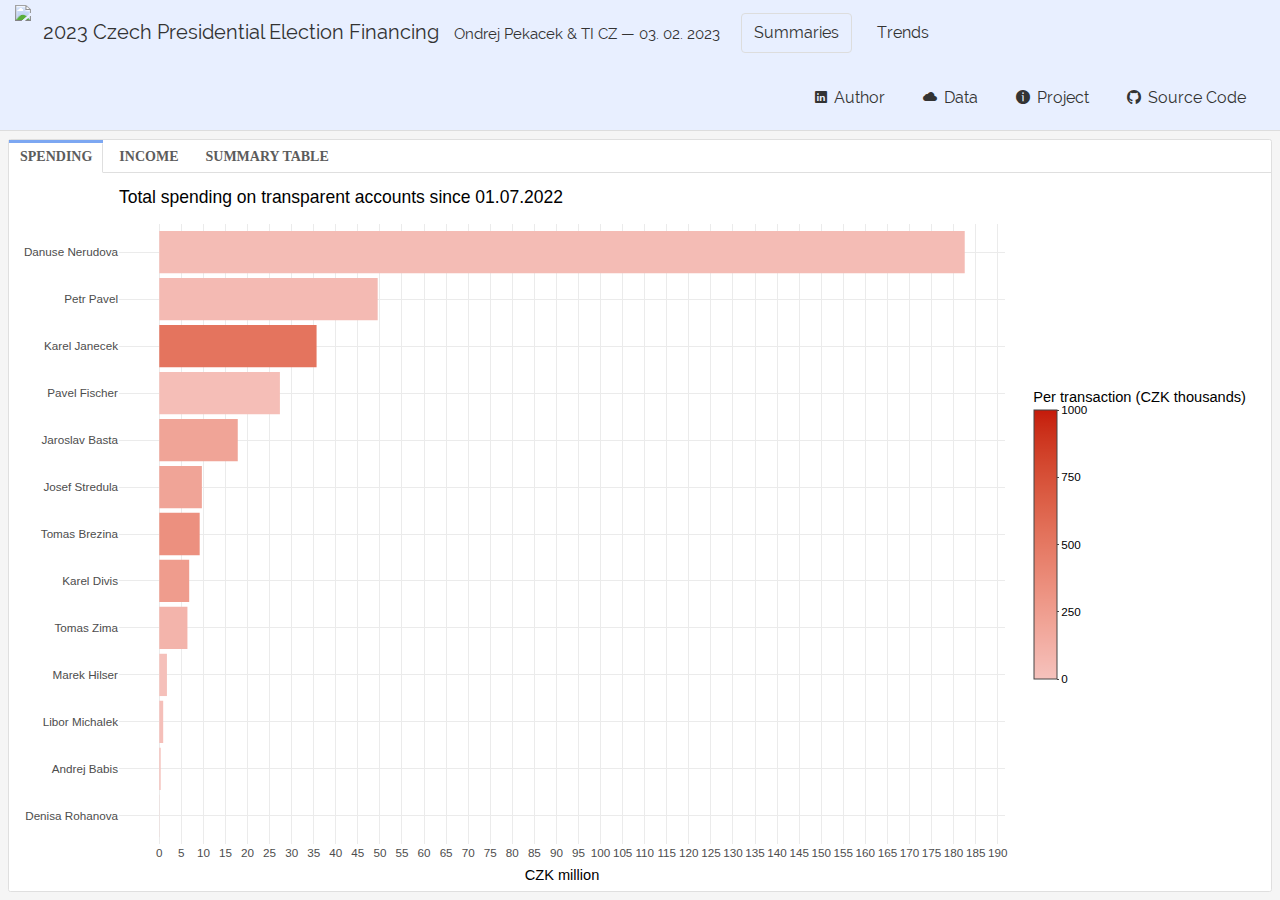
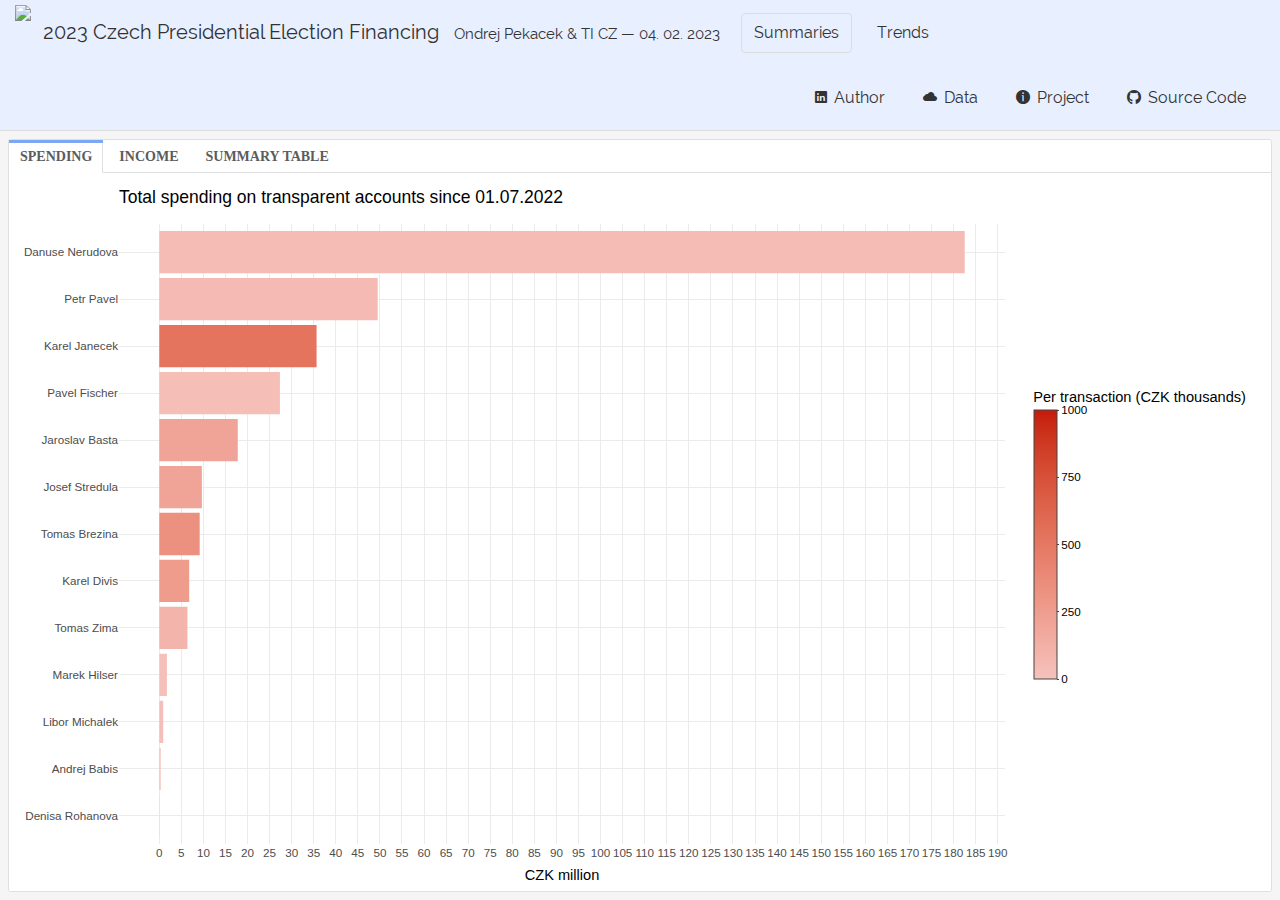
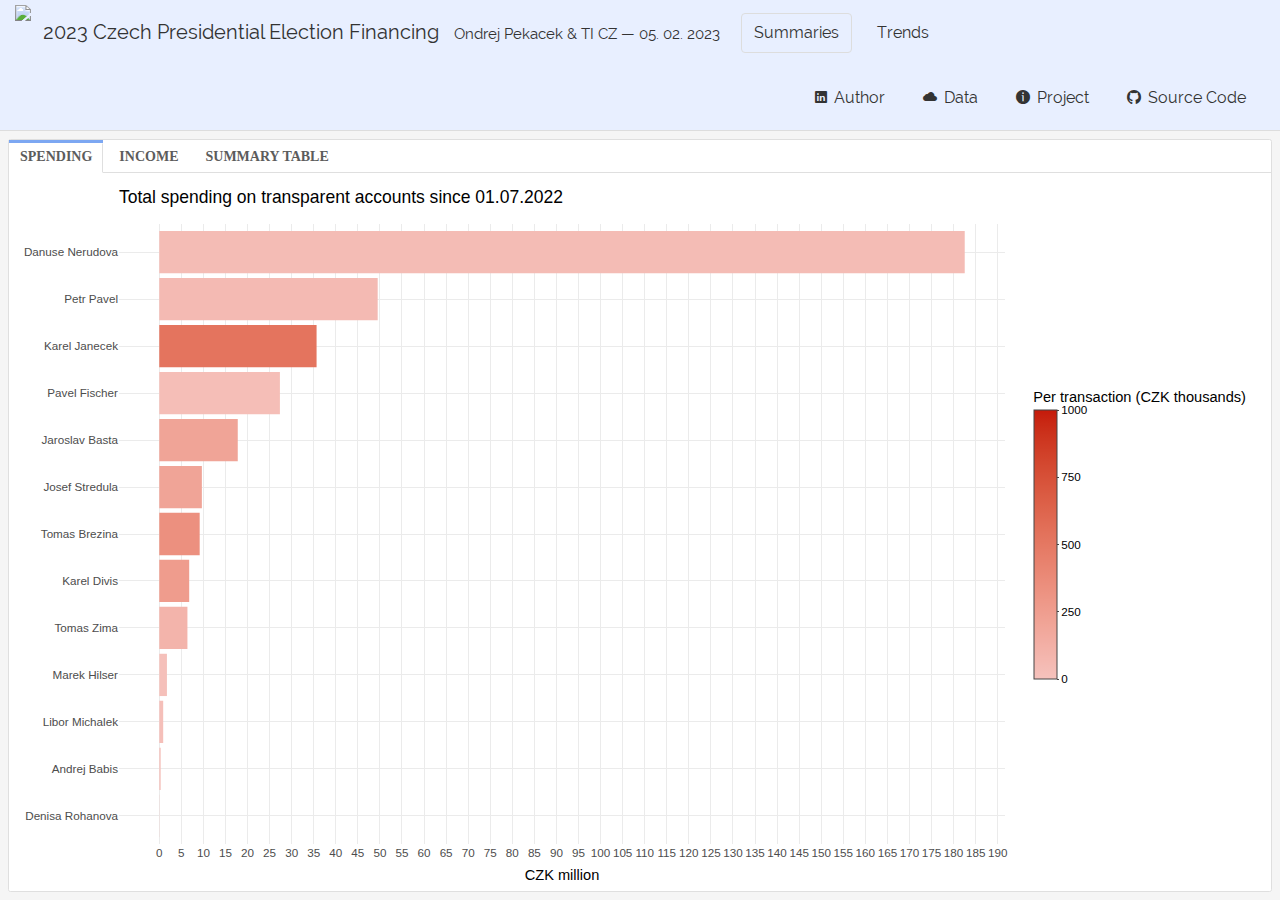
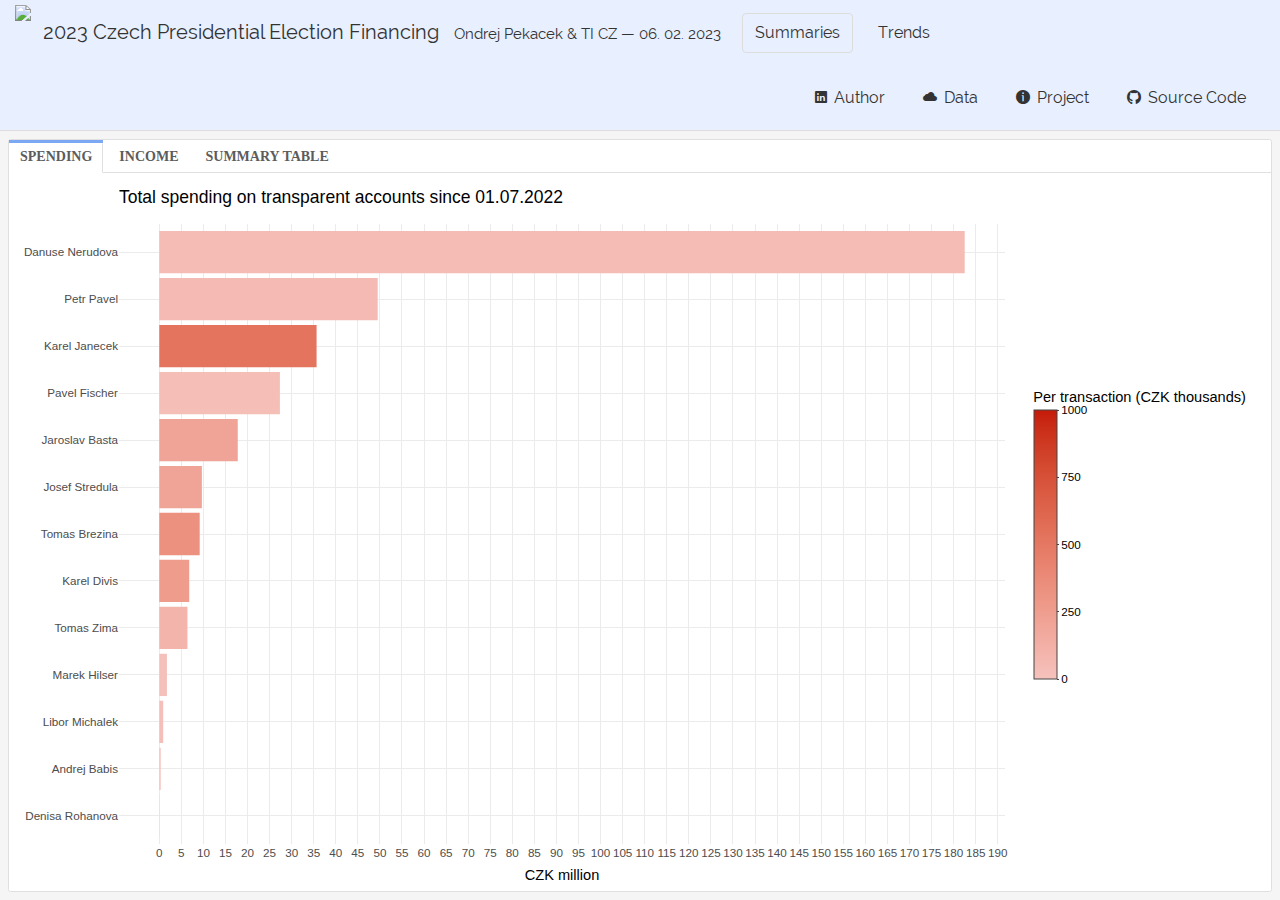
